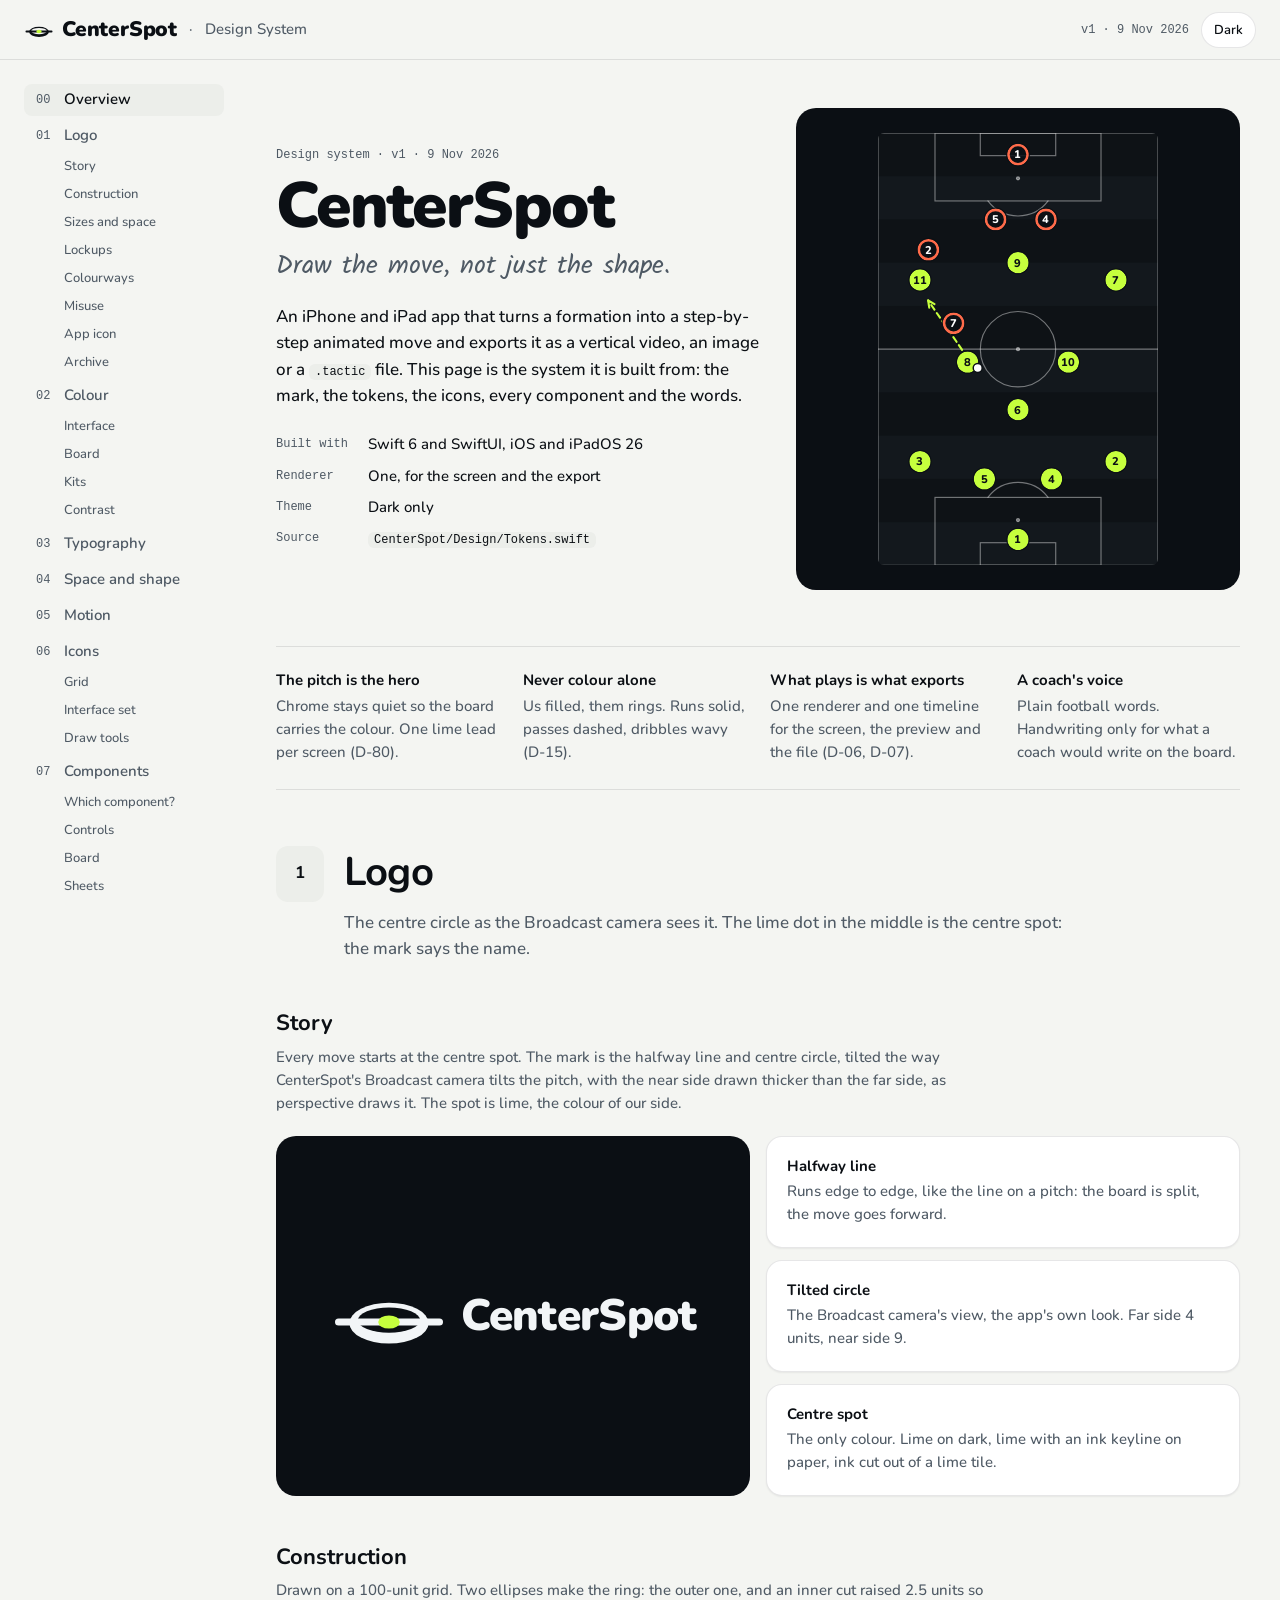
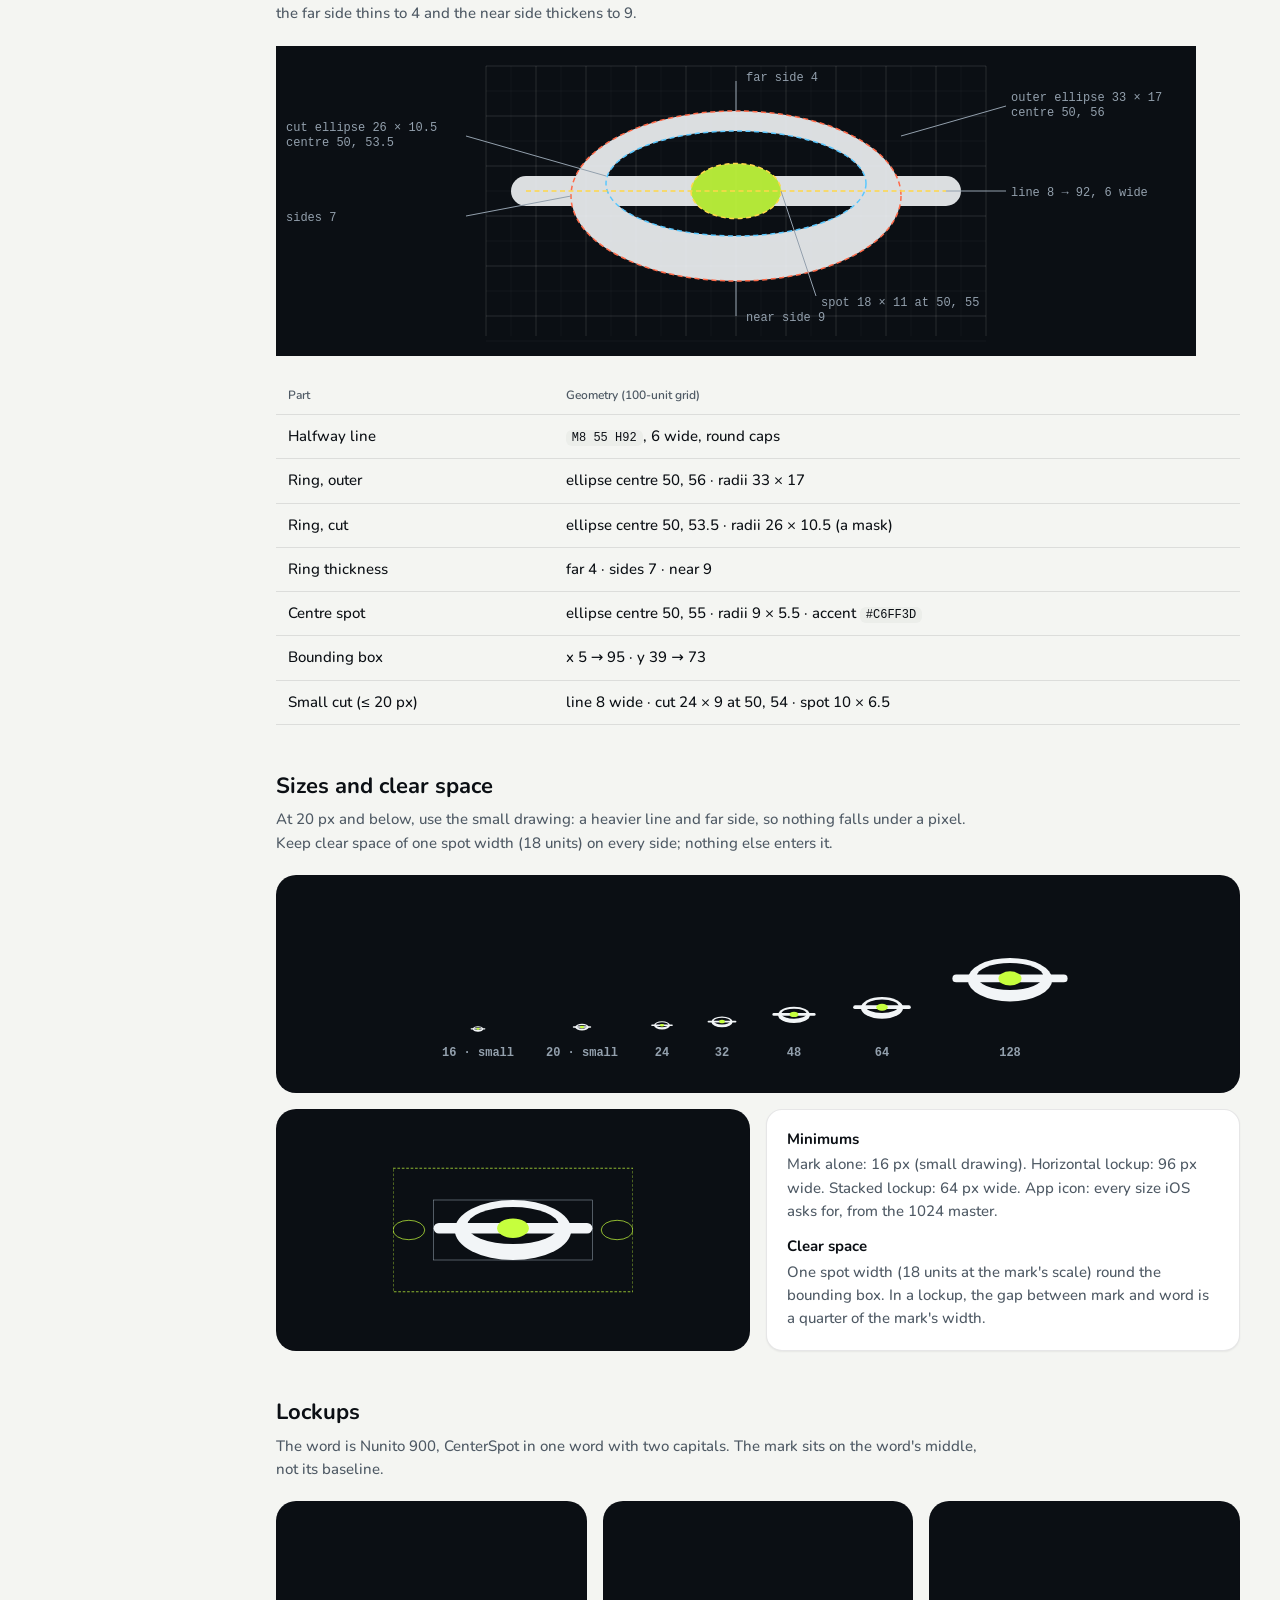
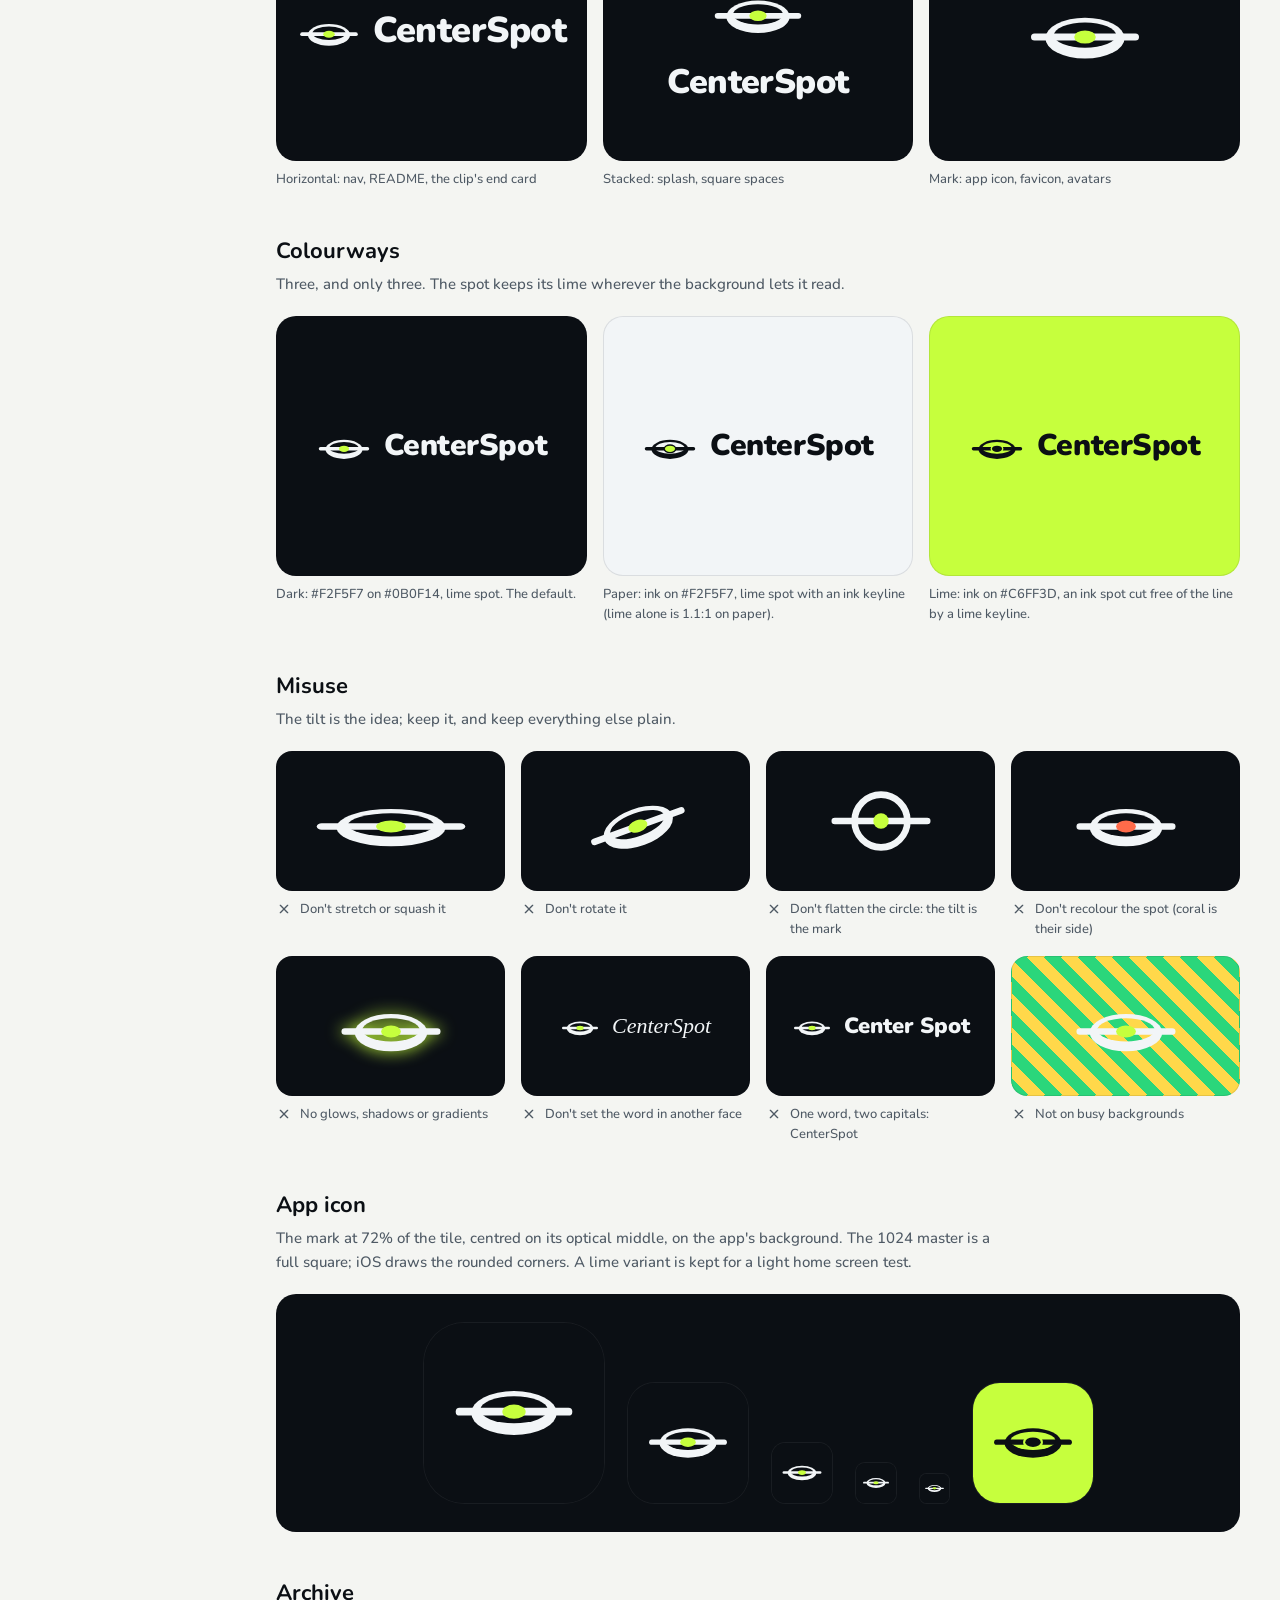
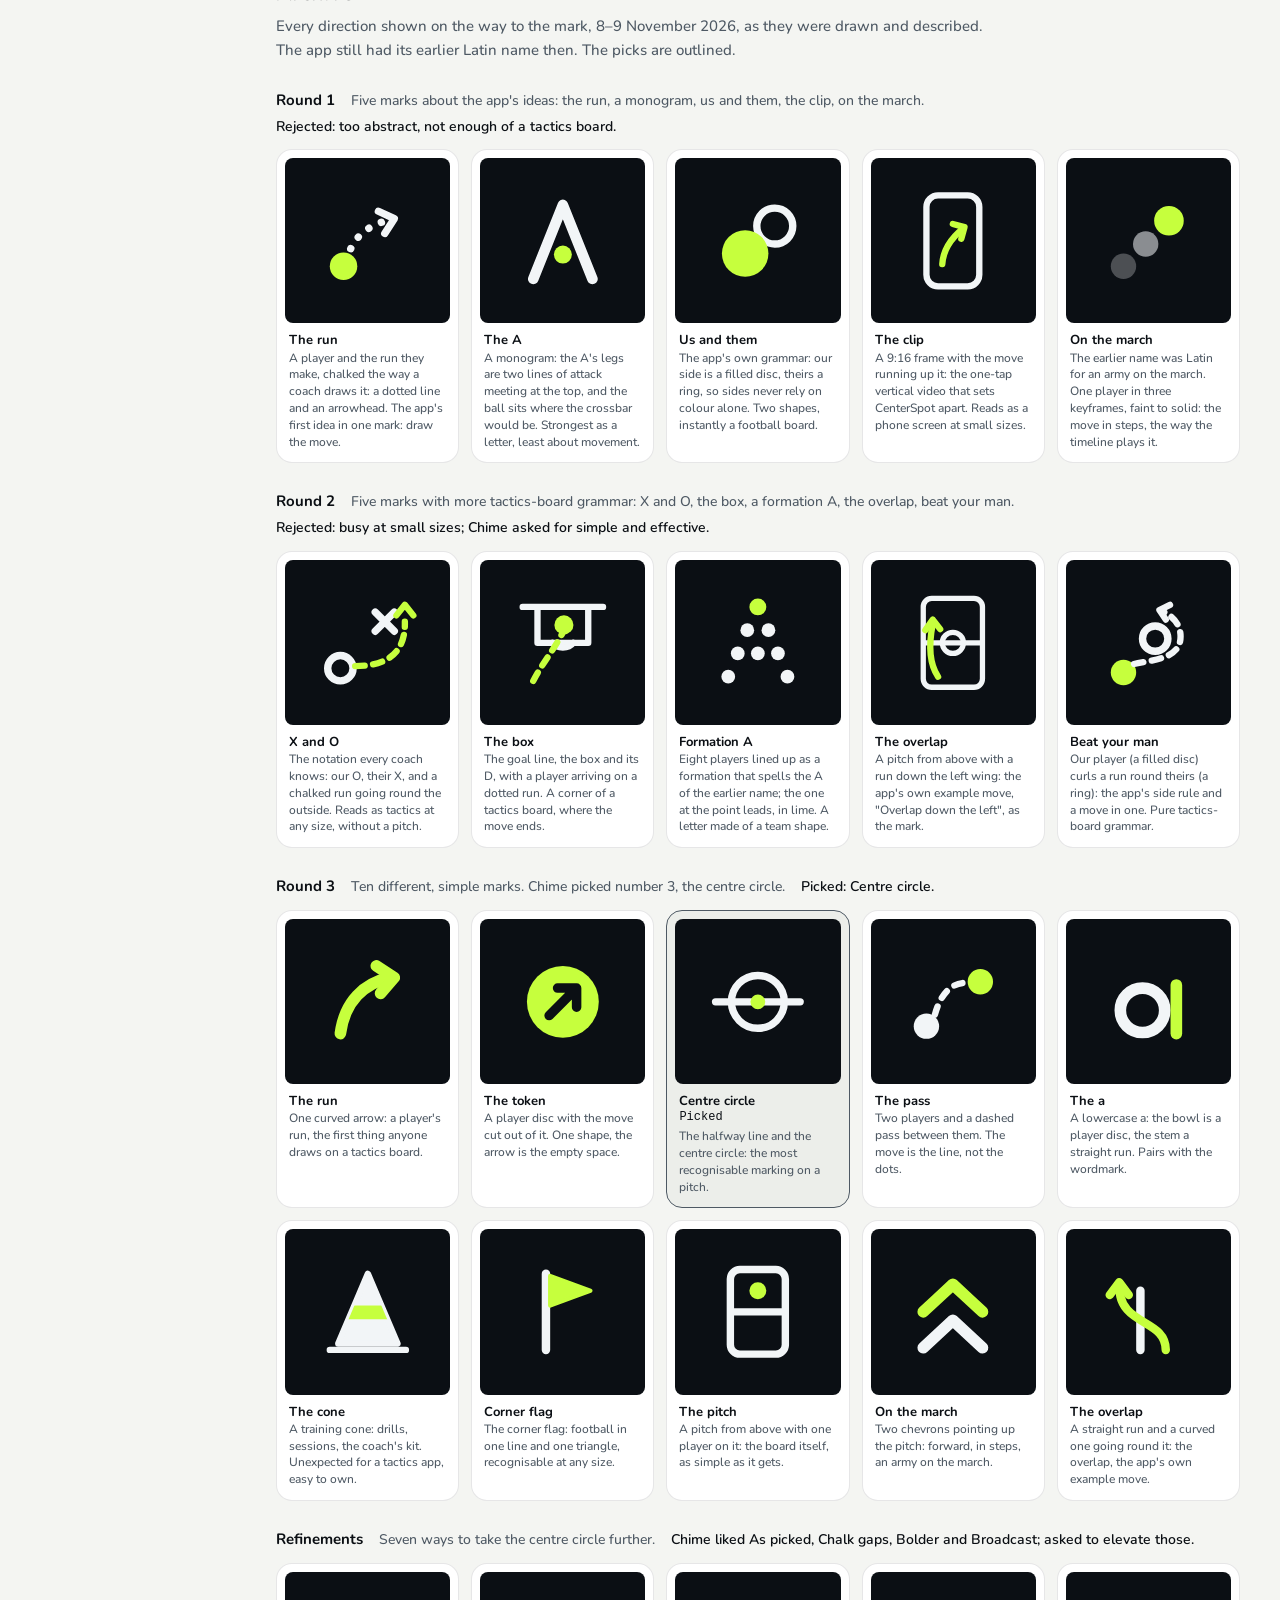
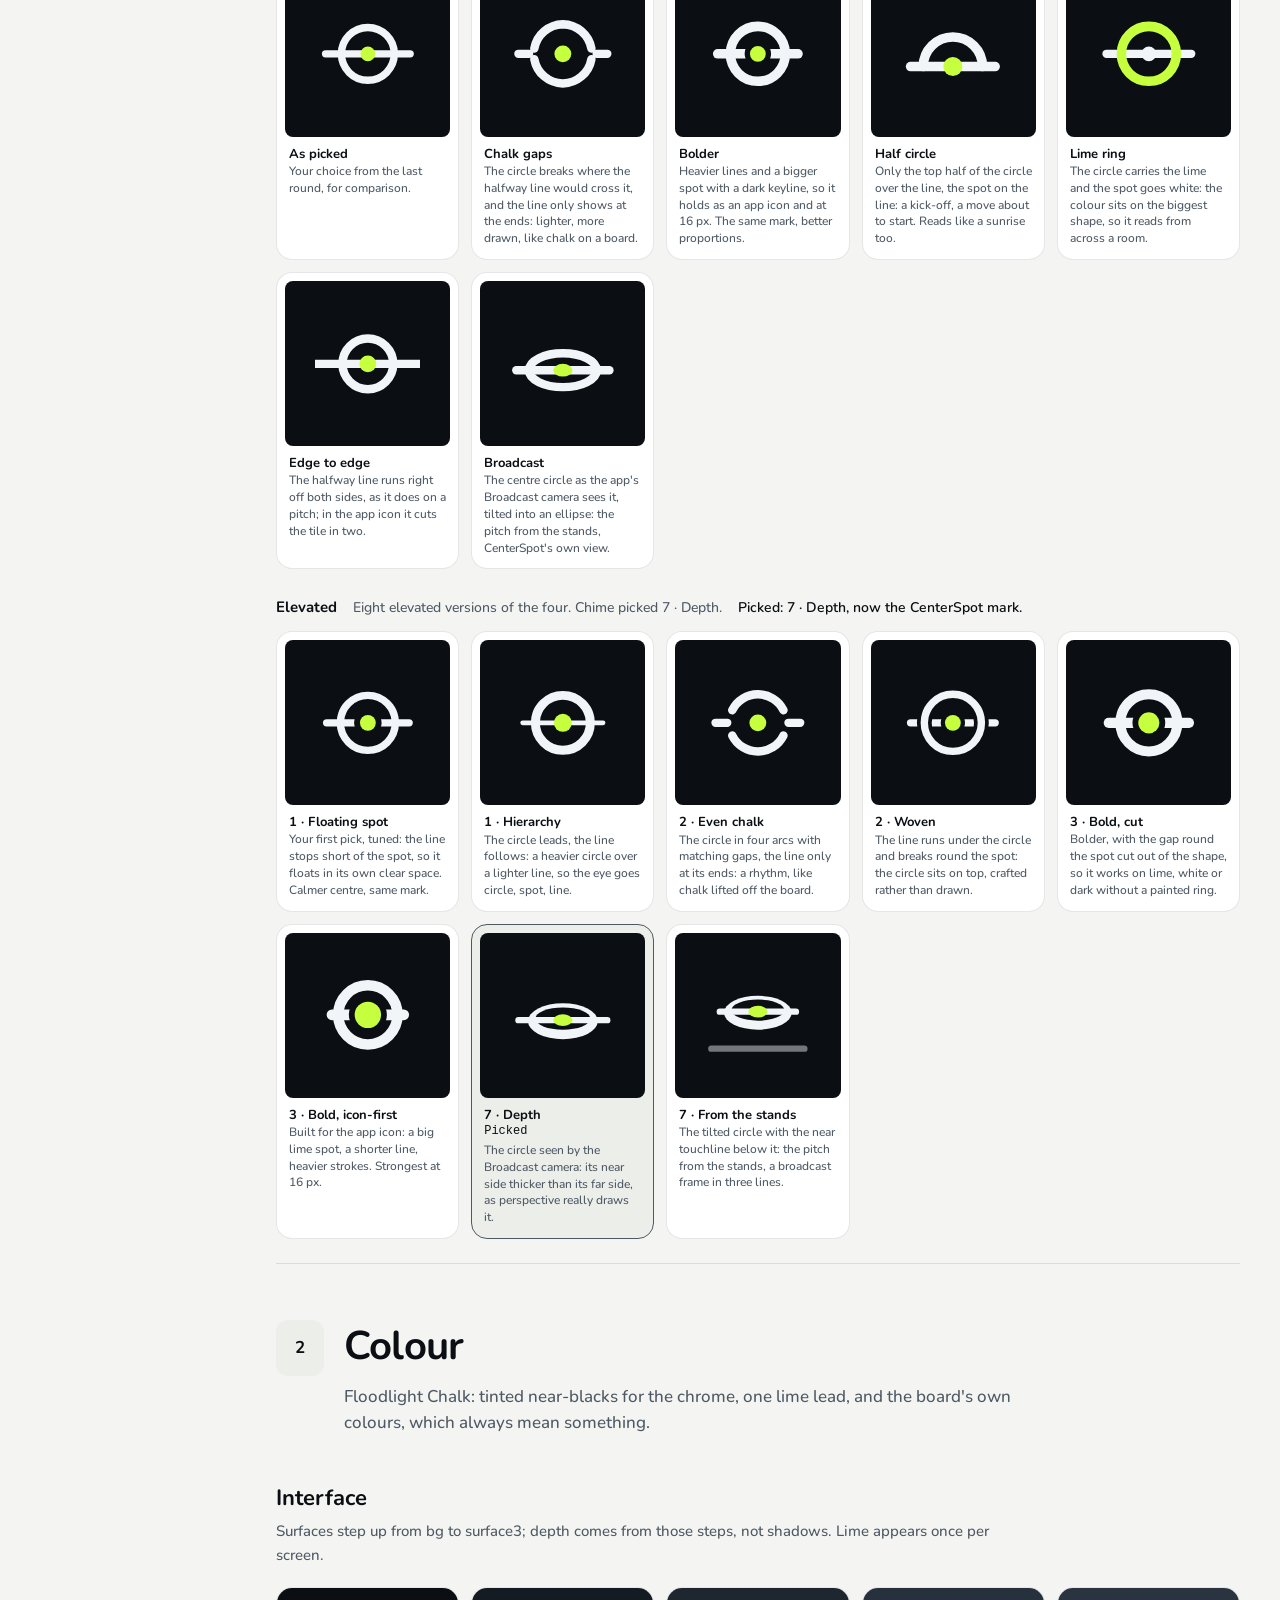
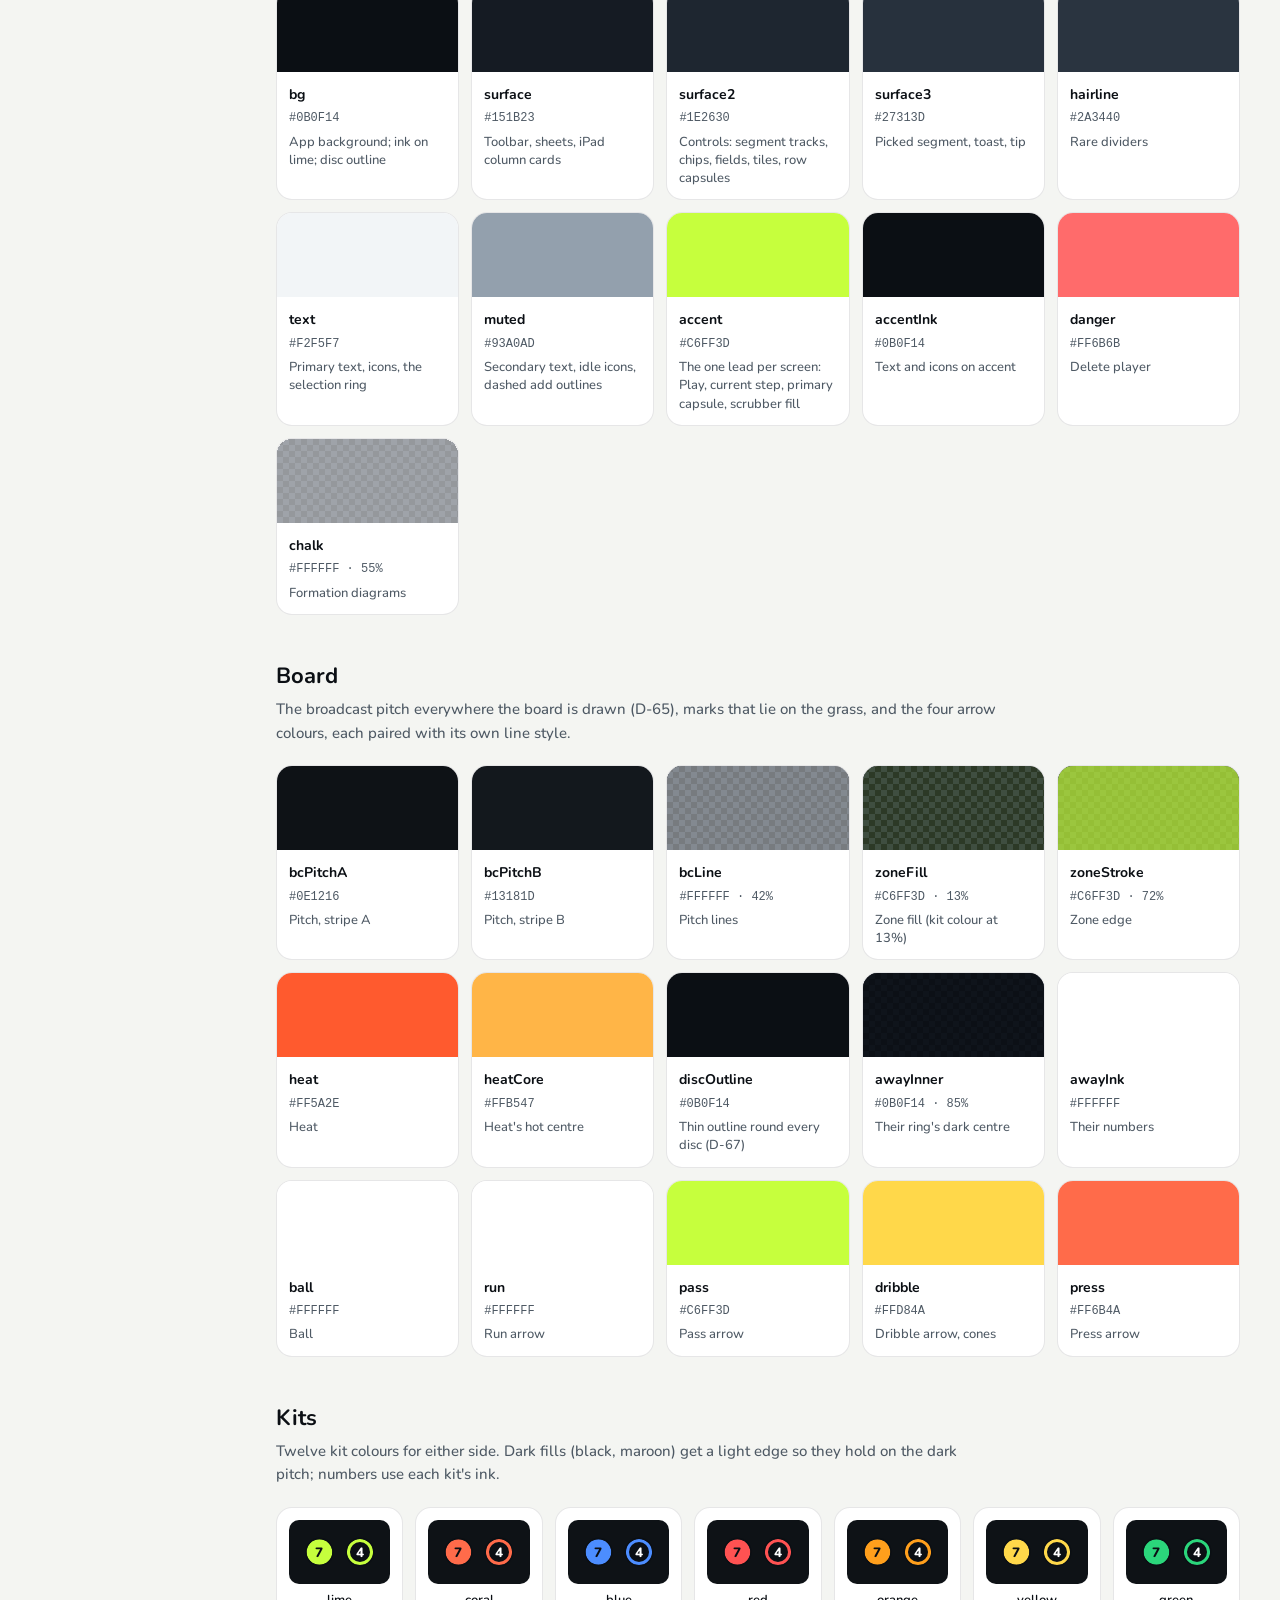
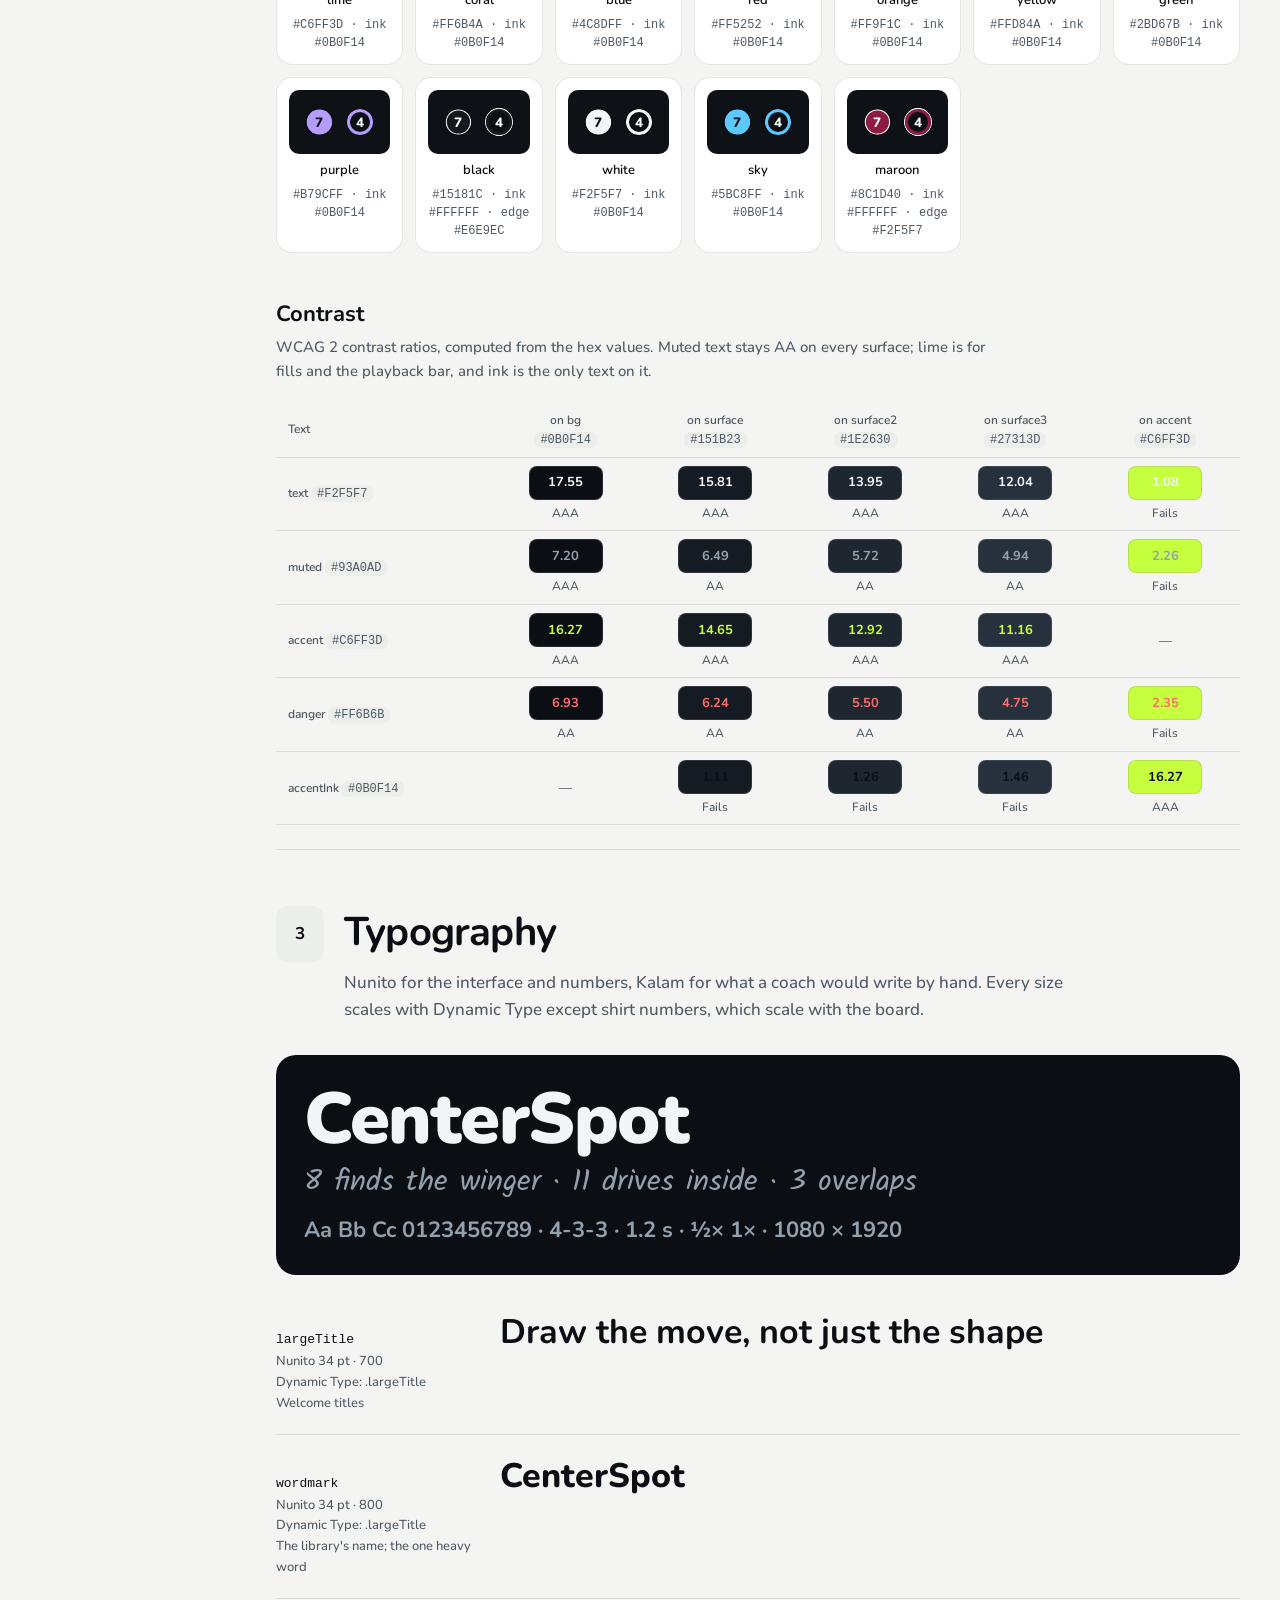
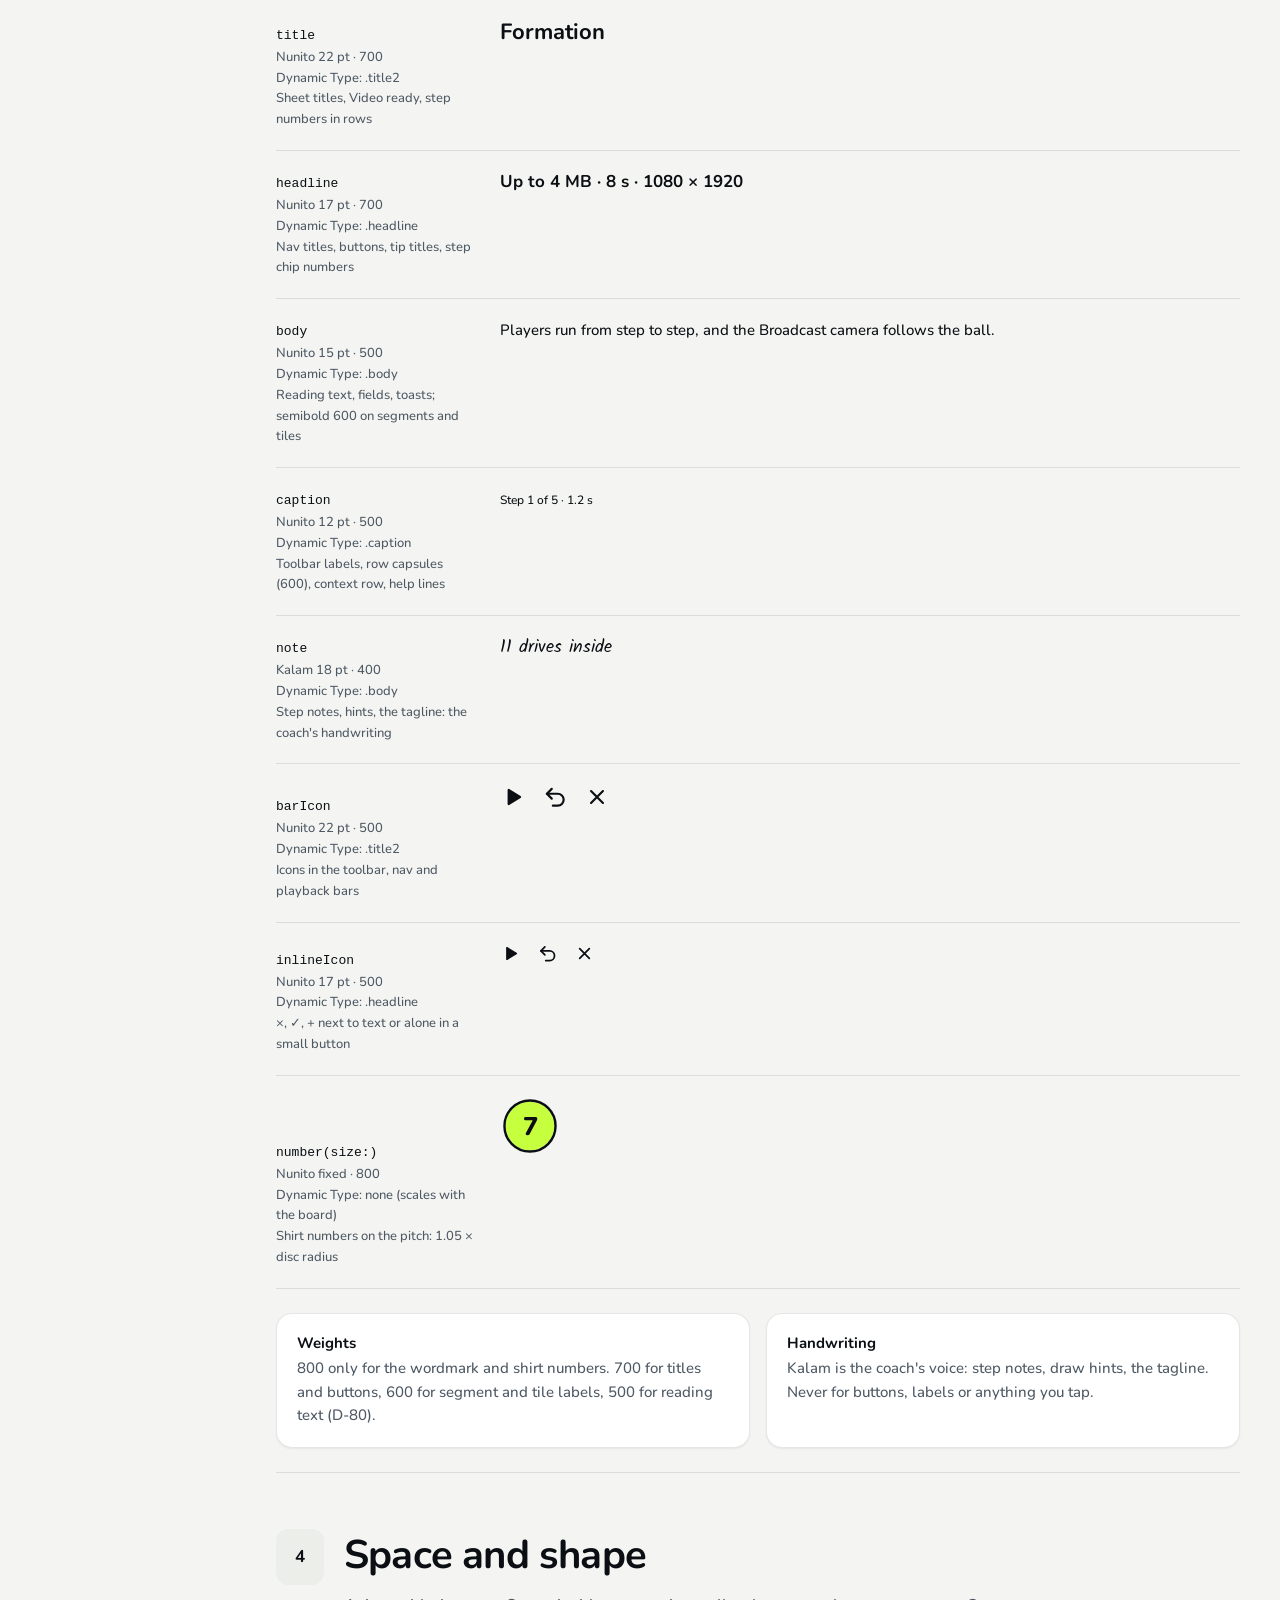
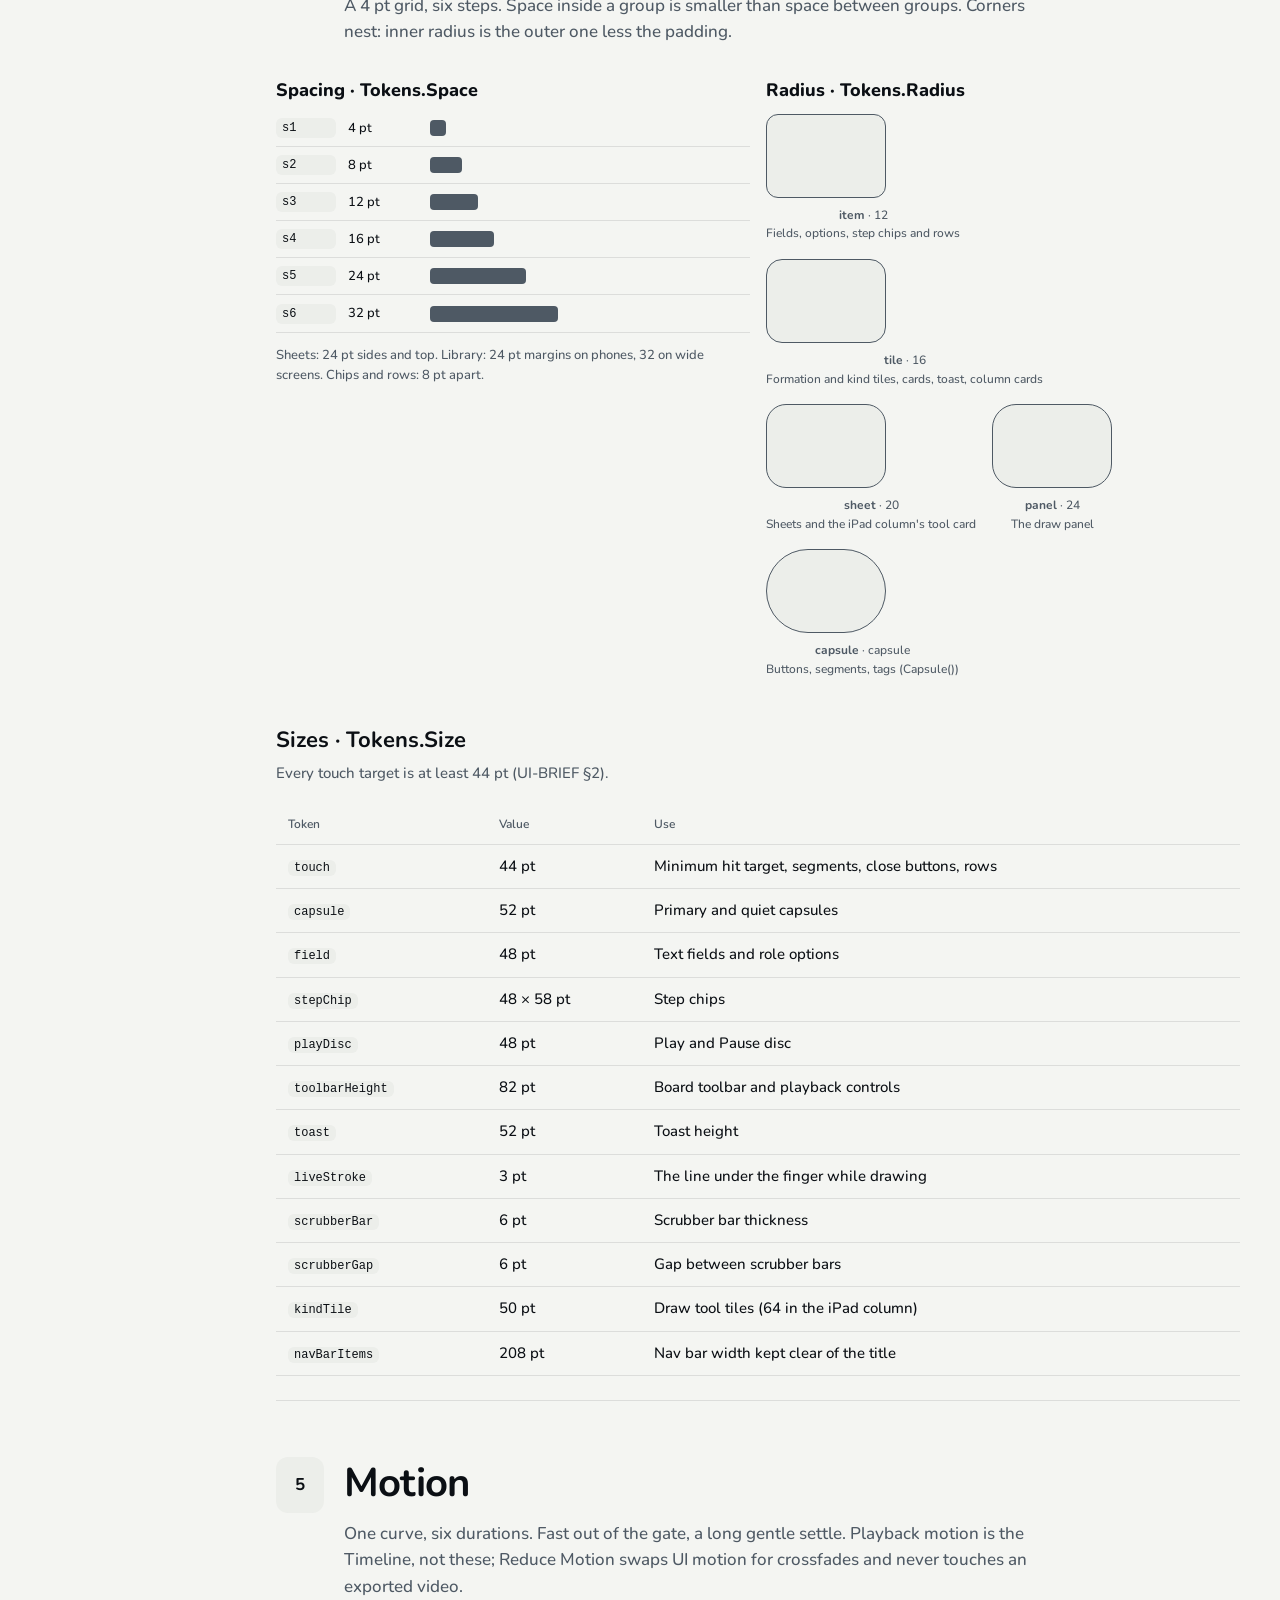
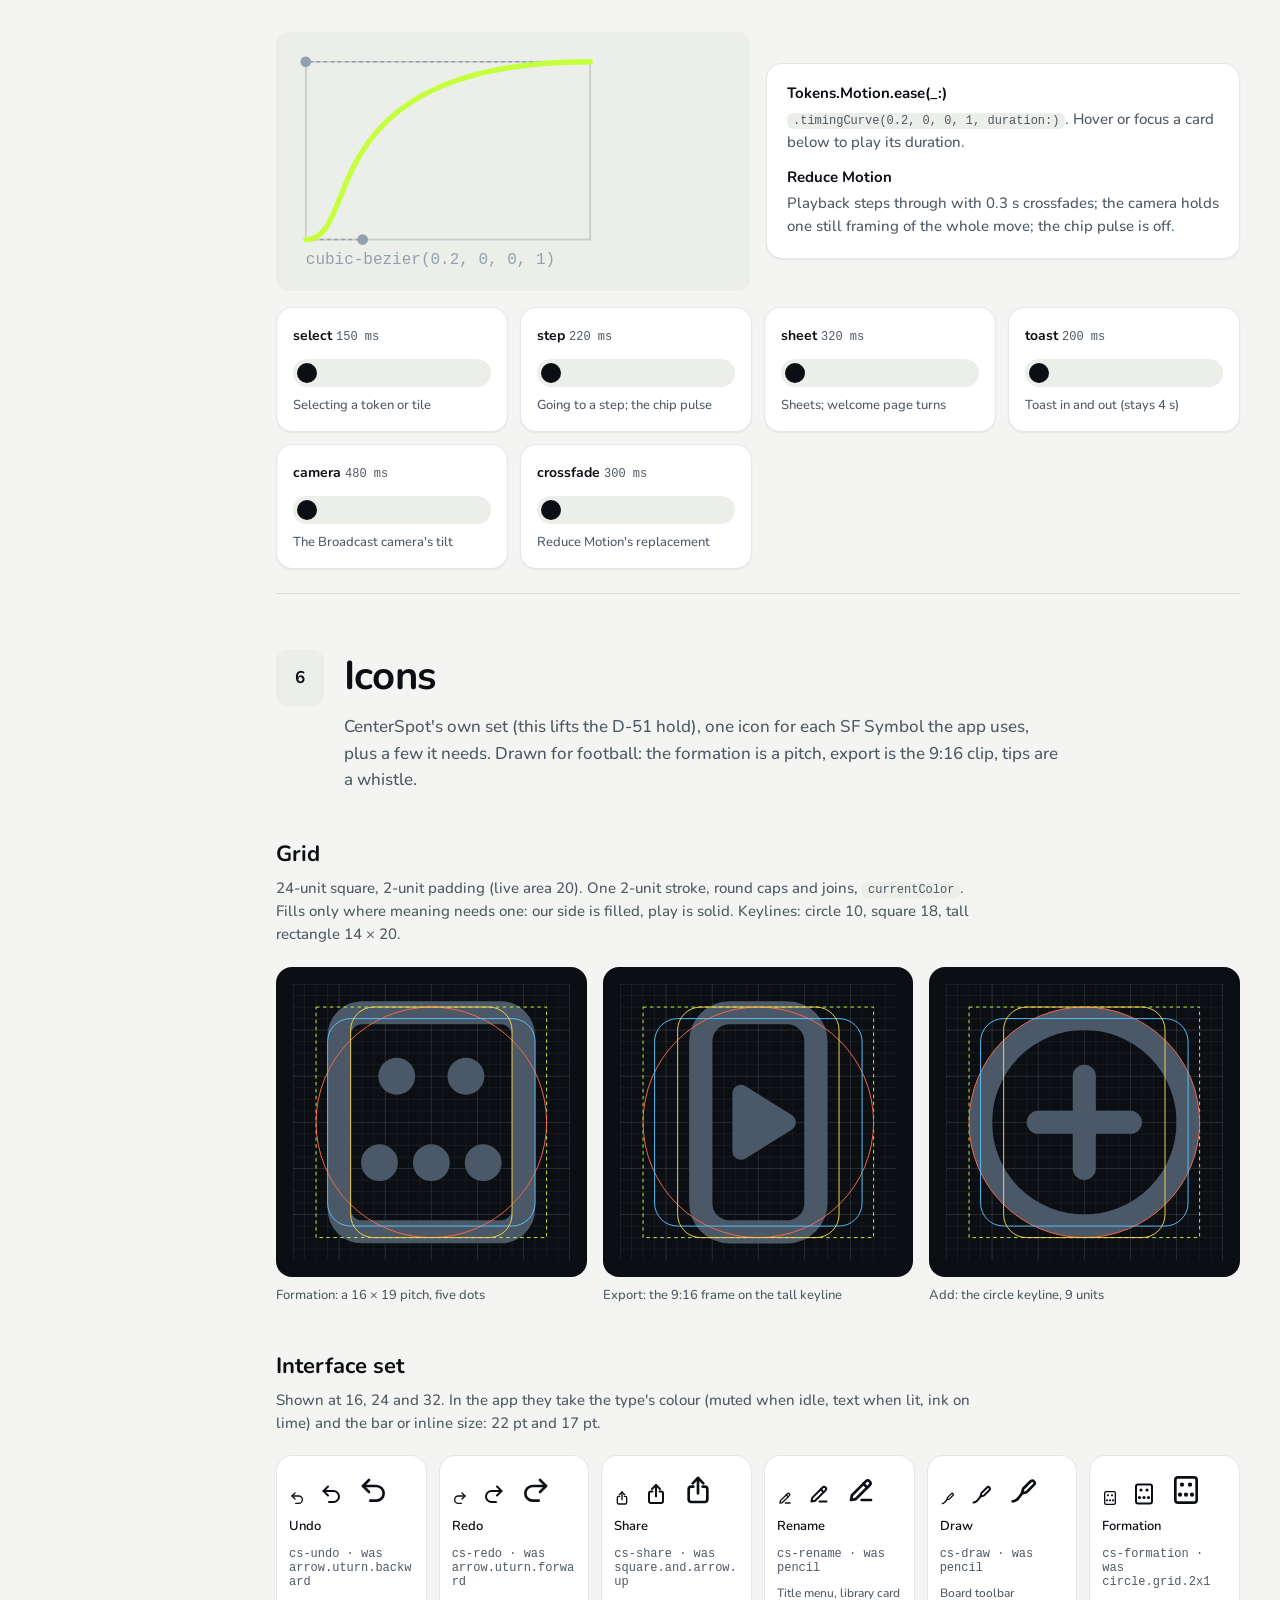
==== design-system/index.html @ c2d2f69e "docs: the CenterSpot design system (D-87) One static page in design-system/: logo, colour, type, spa" ====
<!doctype html>
<html lang="en">
<head>
<meta charset="utf-8">
<meta name="viewport" content="width=device-width, initial-scale=1">
<title>CenterSpot Design System</title>
<meta name="description" content="The CenterSpot design system: logo, colour, type, space, motion, icons, every component, voice and accessibility.">
<link rel="icon" href="downloads/logo/app-icon-1024.svg">
<link rel="preconnect" href="https://fonts.googleapis.com"><link rel="preconnect" href="https://fonts.gstatic.com" crossorigin>
<link href="https://fonts.googleapis.com/css2?family=Kalam:wght@400&family=Nunito:ital,wght@0,500;0,600;0,700;0,800;0,900&display=swap" rel="stylesheet">
<style>/* Page chrome: the brand ramp in dark, a paper ramp in light. App renders (.app) stay dark: the app is dark only. */
:root {
  --page: #0B0F14; --card: #151B23; --card-2: #1E2630; --card-3: #27313D; --rule: #2A3440;
  --ink: #F2F5F7; --ink-2: #93A0AD; --lead: #C6FF3D; --lead-ink: #0B0F14; --code: #1E2630;
  --shadow: none; color-scheme: dark;
}
@media (prefers-color-scheme: light) {
  :root:not([data-theme="dark"]) {
    --page: #F4F5F2; --card: #FFFFFF; --card-2: #ECEEEA; --card-3: #E1E4DF; --rule: rgba(11,15,20,.1);
    --ink: #0B0F14; --ink-2: #4E5964; --lead: #3F5A00; --lead-ink: #FFFFFF; --code: #ECEEEA;
    --shadow: 0 1px 2px rgba(11,15,20,.06); color-scheme: light;
  }
}
:root[data-theme="light"] {
  --page: #F4F5F2; --card: #FFFFFF; --card-2: #ECEEEA; --card-3: #E1E4DF; --rule: rgba(11,15,20,.1);
  --ink: #0B0F14; --ink-2: #4E5964; --lead: #3F5A00; --lead-ink: #FFFFFF; --code: #ECEEEA;
  --shadow: 0 1px 2px rgba(11,15,20,.06); color-scheme: light;
}

* { box-sizing: border-box; }
html { scroll-behavior: smooth; scroll-padding-top: 76px; }
@media (prefers-reduced-motion: reduce) { html { scroll-behavior: auto; } }
body { margin: 0; background: var(--page); color: var(--ink); font: 500 15px/1.55 Nunito, system-ui, sans-serif; -webkit-font-smoothing: antialiased; }
a { color: inherit; }
code, .mono { font: 500 12px/1.5 ui-monospace, "SF Mono", Menlo, monospace; }
code { background: var(--code); padding: 1px 6px; border-radius: 6px; }
h2, h3, h4 { margin: 0; letter-spacing: 0; }
p { margin: 0; }
.muted { color: var(--ink-2); }
.note { font: 400 18px/1.3 Kalam, cursive; }

/* Top bar */
.topbar { position: sticky; top: 0; z-index: 10; height: 60px; display: flex; align-items: center; gap: 12px; padding: 0 24px;
  background: var(--page); border-bottom: 1px solid var(--rule); }
.topbar .lock { display: flex; align-items: center; gap: 8px; text-decoration: none; color: var(--ink); }
.topbar .lock svg { color: var(--ink); }
.topbar .word { font: 900 21px/1 Nunito; letter-spacing: -0.01em; }
.topbar .ds { color: var(--ink-2); font-weight: 500; font-size: 15px; }
.topbar .ds::before { content: "·"; margin-right: 12px; color: var(--ink-2); }
.topbar .spacer { flex: 1; }
.topbar .ver { color: var(--ink-2); font: 500 12px ui-monospace, Menlo, monospace; }
.theme-btn { height: 36px; padding: 0 12px; border-radius: 999px; border: 1px solid var(--rule); background: var(--card); color: var(--ink);
  font: 600 13px Nunito; cursor: pointer; transition: background-color .15s cubic-bezier(.2,0,0,1); display: inline-flex; align-items: center; gap: 6px; }
.theme-btn:focus-visible, .sidenav a:focus-visible, .dl a:focus-visible { outline: 2px solid var(--lead); outline-offset: 2px; }

/* Layout */
.layout { display: grid; grid-template-columns: 236px minmax(0, 1fr); max-width: 1440px; margin: 0 auto; }
.sidenav { position: sticky; top: 60px; align-self: start; height: calc(100vh - 60px); overflow-y: auto; padding: 24px 12px 40px 24px; }
.sidenav ol { list-style: none; margin: 0; padding: 0; }
.sidenav > ol > li { margin-bottom: 4px; }
.sidenav a { display: flex; gap: 8px; align-items: center; min-height: 32px; padding: 0 12px; border-radius: 8px; text-decoration: none; color: var(--ink-2); font-weight: 600; font-size: 15px; transition: background-color .15s cubic-bezier(.2,0,0,1), color .15s cubic-bezier(.2,0,0,1); }
.sidenav a .n { font: 500 12px ui-monospace, Menlo, monospace; color: var(--ink-2); width: 20px; flex-shrink: 0; }
.sidenav a:hover { background: var(--card); color: var(--ink); }
.sidenav a.on { background: var(--card-2); color: var(--ink); }
.sidenav ol ol a { min-height: 28px; padding: 0 12px 0 40px; font-size: 13px; font-weight: 500; }
main { padding: 32px 40px 120px; min-width: 0; }

/* Sections */
section.sec { padding: 56px 0 24px; border-top: 1px solid var(--rule); }
section.sec:first-child { border-top: 0; padding-top: 8px; }
.sec-head { display: grid; grid-template-columns: 48px 1fr; gap: 0 20px; margin-bottom: 32px; max-width: 880px; align-items: start; }
.sec-num { width: 48px; height: 56px; border-radius: 12px; background: var(--card-2); display: flex; flex-direction: column; align-items: center; justify-content: center; gap: 0; font: 700 17px/1.1 Nunito; color: var(--ink); font-variant-numeric: tabular-nums; }
.sec-num small { font: 500 12px/1.2 Nunito; color: var(--ink-2); }
.sec-head h2 { font: 700 40px/1.1 Nunito; letter-spacing: -0.02em; padding-top: 4px; }
.sec-head p { grid-column: 2; margin-top: 8px; color: var(--ink-2); font-size: 17px; max-width: 720px; }
.sub { margin: 48px 0 0; }
.sub > h3 { font: 700 22px/1.25 Nunito; margin-bottom: 8px; }
.sub > p.lead { color: var(--ink-2); max-width: 720px; margin-bottom: 20px; }
.grid { display: grid; gap: 16px; }
.g2 { grid-template-columns: repeat(2, minmax(0, 1fr)); }
.g3 { grid-template-columns: repeat(3, minmax(0, 1fr)); }
.g4 { grid-template-columns: repeat(4, minmax(0, 1fr)); }
.card { background: var(--card); border: 1px solid var(--rule); border-radius: 16px; padding: 20px; box-shadow: var(--shadow); min-width: 0; }
.card h4 { font: 700 15px/1.3 Nunito; margin-bottom: 4px; }
.card p { color: var(--ink-2); font-size: 15px; }
.kicker { font: 500 12px ui-monospace, Menlo, monospace; color: var(--ink-2); margin-bottom: 12px; display: block; }

/* Overview */
.hero { display: grid; grid-template-columns: minmax(0, 1.1fr) minmax(0, 1fr); gap: 32px; align-items: center; padding: 8px 0 24px; }
.hero h1 { font: 900 64px/1 Nunito; letter-spacing: -0.03em; margin: 0 0 12px; } /* the wordmark */
.hero .tag { font: 400 26px/1.3 Kalam, cursive; color: var(--ink-2); margin-bottom: 20px; }
.hero .intro { font-size: 17px; max-width: 560px; }
.hero-art { background: #0B0F14; border-radius: 20px; padding: 24px; display: grid; place-items: center; overflow: hidden; position: relative; border: 1px solid var(--rule); }
.facts { margin: 24px 0 0; padding: 0; list-style: none; display: grid; grid-template-columns: max-content 1fr; gap: 8px 20px; font-size: 15px; max-width: 560px; }
.facts dt { font: 500 12px/22px ui-monospace, Menlo, monospace; color: var(--ink-2); }
.facts dd { margin: 0; }
.principles { display: grid; grid-template-columns: repeat(4, minmax(0, 1fr)); gap: 24px; margin-top: 32px; padding-top: 24px; border-top: 1px solid var(--rule); }
.principles.p3 { grid-template-columns: repeat(3, minmax(0, 1fr)); margin-top: 0; }
.principles h3 { font: 700 15px/1.3 Nunito; margin-bottom: 4px; }
.principles p { color: var(--ink-2); font-size: 15px; }

/* Logo */
.logo-stage { border: 1px solid var(--rule); border-radius: 20px; display: grid; place-items: center; min-height: 260px; position: relative; overflow: hidden; }
.dark { background: #0B0F14; color: #F2F5F7; }
.paper { background: #F2F5F7; color: #0B0F14; }
.limebg { background: #C6FF3D; color: #0B0F14; }
.lockup-h { display: flex; align-items: center; gap: 12px; }
.lockup-h .w { font: 900 44px/1 Nunito; letter-spacing: -0.015em; }
.lockup-v { display: flex; flex-direction: column; align-items: center; gap: 6px; }
.lockup-v .w { font: 900 34px/1 Nunito; letter-spacing: -0.015em; }
.construct { position: relative; width: 100%; max-width: 620px; margin: 0 auto; }
.construct svg { width: 100%; height: 100%; display: block; }
.ladder { display: flex; align-items: flex-end; gap: 32px; flex-wrap: wrap; padding: 32px; }
.ladder figure { margin: 0; display: flex; flex-direction: column; align-items: center; gap: 10px; }
.ladder figcaption { font: 700 12px ui-monospace, Menlo, monospace; color: #93A0AD; }
.appicons { display: flex; align-items: flex-end; gap: 24px; flex-wrap: wrap; }
.appicon { border-radius: 22.37%; overflow: hidden; display: block; box-shadow: 0 0 0 1px rgba(255,255,255,.06); }
.misuse figure { margin: 0; }
.misuse .art { height: 140px; border: 1px solid var(--rule); border-radius: 16px; display: grid; place-items: center; background: #0B0F14; color: #F2F5F7; position: relative; overflow: hidden; }
.misuse figcaption { font-size: 13px; color: var(--ink-2); margin-top: 8px; display: flex; gap: 8px; align-items: flex-start; }
.misuse figcaption svg { flex-shrink: 0; margin-top: 2px; }
.arch-round { margin-top: 28px; }
.arch-head { display: flex; flex-wrap: wrap; gap: 4px 16px; align-items: baseline; margin-bottom: 12px; }
.arch-head h4 { font: 700 15px Nunito; }
.arch-head p { color: var(--ink-2); font-size: 14px; }
.arch-head .verdict { font-weight: 600; color: var(--ink); }
.arch-grid { display: grid; grid-template-columns: repeat(auto-fill, minmax(152px, 1fr)); gap: 12px; }
.arch-card { margin: 0; background: var(--card); border: 1px solid var(--rule); border-radius: 16px; padding: 8px; }
.arch-card.picked { background: var(--card-2); border-color: var(--ink-2); }
.arch-art { background: #0B0F14; border-radius: 8px; aspect-ratio: 1; display: grid; place-items: center; color: #F2F5F7; --accent: #C6FF3D; }
.arch-art svg { width: 64%; height: 64%; }
.arch-card figcaption { padding: 8px 4px 4px; font-size: 12px; line-height: 1.4; color: var(--ink-2); }
.arch-card b { display: block; color: var(--ink); font-size: 13px; }
.arch-card em { display: block; margin: 0 0 4px; font: 500 12px ui-monospace, Menlo, monospace; font-style: normal; color: var(--ink); }

/* Colour */
.swatches { display: grid; grid-template-columns: repeat(auto-fill, minmax(168px, 1fr)); gap: 12px; }
.sw { border-radius: 16px; overflow: hidden; background: var(--card); border: 1px solid var(--rule); }
.sw .swc { height: 84px; position: relative; }
.sw .swc.check { background-image: linear-gradient(45deg, #2A3440 25%, transparent 25%, transparent 75%, #2A3440 75%), linear-gradient(45deg, #2A3440 25%, #151B23 25%, #151B23 75%, #2A3440 75%); background-size: 12px 12px; background-position: 0 0, 6px 6px; }
.sw .swc i { position: absolute; inset: 0; }
.sw .meta { padding: 12px; }
.sw .meta b { display: block; font-size: 14px; }
.sw .meta code { background: none; padding: 0; color: var(--ink-2); font-size: 12px; }
.sw .meta p { font-size: 13px; color: var(--ink-2); margin-top: 4px; line-height: 1.4; }
.matrix { border-collapse: collapse; width: 100%; font-size: 13px; }
.matrix th, .matrix td { padding: 8px 12px; text-align: center; border-bottom: 1px solid var(--rule); white-space: nowrap; }
.matrix th { font-weight: 600; color: var(--ink-2); font-size: 12px; }
.matrix th.rowh { text-align: left; }
.matrix td .s { display: inline-flex; align-items: center; justify-content: center; min-width: 74px; height: 34px; border-radius: 8px; font-weight: 700; font-size: 13px; font-variant-numeric: tabular-nums; }
.matrix td small { display: block; font-size: 12px; color: var(--ink-2); font-weight: 500; margin-top: 4px; }
.scroll-x { overflow-x: auto; -webkit-overflow-scrolling: touch; }
.kits { display: grid; grid-template-columns: repeat(auto-fill, minmax(118px, 1fr)); gap: 12px; }
.kit { background: var(--card); border: 1px solid var(--rule); border-radius: 16px; padding: 12px; display: flex; flex-direction: column; align-items: center; gap: 6px; }
.kit .discs { background: #0E1216; border-radius: 10px; width: 100%; display: flex; justify-content: center; gap: 10px; padding: 12px 0; }
.kit b { font-size: 13px; font-weight: 600; } .kit code { background: none; padding: 0; font-size: 12px; color: var(--ink-2); text-align: center; }

/* Type */
.type-row { display: grid; grid-template-columns: 200px minmax(0, 1fr); gap: 24px; padding: 20px 0; border-bottom: 1px solid var(--rule); align-items: baseline; }
.type-row .tspec { font-size: 13px; color: var(--ink-2); line-height: 1.6; }
.type-row .tspec b { color: var(--ink); font: 500 13px ui-monospace, Menlo, monospace; display: block; margin-bottom: 4px; }
.specimen { background: #0B0F14; color: #F2F5F7; border-radius: 20px; padding: 28px; }
.specimen .big { font: 900 72px/1 Nunito; letter-spacing: -0.02em; }
.specimen .glyphs { font: 700 22px/1.5 Nunito; color: #93A0AD; margin-top: 12px; word-break: break-all; }

/* Space, shape, motion */
.space-row { display: grid; grid-template-columns: 60px 70px minmax(0, 1fr); gap: 12px; align-items: center; padding: 8px 0; border-bottom: 1px solid var(--rule); font-size: 13px; }
.space-row i { display: block; height: 16px; background: var(--ink-2); border-radius: 4px; }
.radii { display: flex; flex-wrap: wrap; gap: 16px; }
.radii figure { margin: 0; text-align: center; font-size: 12px; color: var(--ink-2); }
.radii .r { width: 120px; height: 84px; background: var(--card-2); border: 1px solid var(--ink-2); margin-bottom: 8px; }
.sizes { width: 100%; border-collapse: collapse; font-size: 15px; }
.sizes td, .sizes th { padding: 10px 12px; border-bottom: 1px solid var(--rule); text-align: left; vertical-align: top; }
.sizes th { font-size: 12px; color: var(--ink-2); font-weight: 600; }
.motion { display: grid; grid-template-columns: repeat(auto-fill, minmax(200px, 1fr)); gap: 12px; }
.motion .card { padding: 16px; }
.mo-track { height: 28px; background: var(--card-2); border-radius: 999px; position: relative; margin: 12px 0 8px; overflow: hidden; }
.mo-dot { position: absolute; left: 4px; top: 4px; width: 20px; height: 20px; border-radius: 50%; background: var(--ink); }
.motion .card:hover .mo-dot, .motion .card:focus-within .mo-dot, .motion .card.play .mo-dot { transform: translateX(calc(100% * 7)); }
.curve { background: var(--card-2); border-radius: 12px; padding: 12px; }

/* Icons */
.icon-grid { display: grid; grid-template-columns: repeat(auto-fill, minmax(150px, 1fr)); gap: 12px; }
.icon-cell { background: var(--card); border: 1px solid var(--rule); border-radius: 16px; padding: 16px 12px 12px; display: flex; flex-direction: column; gap: 10px; }
.icon-cell .sizes-row { display: flex; align-items: flex-end; gap: 14px; color: var(--ink); min-height: 34px; }
.icon-cell b { font-size: 13px; font-weight: 600; }
.icon-cell .from { font: 500 12px ui-monospace, Menlo, monospace; color: var(--ink-2); overflow-wrap: anywhere; }
.icon-cell .use { font-size: 12px; color: var(--ink-2); line-height: 1.4; }
.tool-cell .sizes-row { background: #1E2630; border-radius: 10px; padding: 8px 10px; }
.keyline { display: grid; grid-template-columns: repeat(3, minmax(0, 1fr)); gap: 16px; }
.keyline figure { margin: 0; }
.keyline .k { background: #0B0F14; border: 1px solid var(--rule); border-radius: 16px; padding: 16px; color: #F2F5F7; }
.keyline figcaption { font-size: 13px; color: var(--ink-2); margin-top: 8px; }

/* Components index */
.which { width: 100%; border-collapse: collapse; font-size: 14px; }
.which td, .which th { padding: 8px 12px; border-bottom: 1px solid var(--rule); text-align: left; vertical-align: top; }
.which th { font-size: 12px; color: var(--ink-2); font-weight: 600; }
.which a { font-weight: 600; text-decoration: underline; text-decoration-color: var(--rule); text-underline-offset: 4px; }
.comp { margin-top: 48px; display: grid; grid-template-columns: minmax(0, 1.25fr) minmax(0, 1fr); gap: 20px; align-items: start; }
.comp > header { grid-column: 1 / -1; }
.comp > header h3 { font: 700 22px/1.25 Nunito; }
.comp > header p { color: var(--ink-2); max-width: 760px; margin-top: 4px; }
.comp > header .grp { font: 500 12px ui-monospace, Menlo, monospace; color: var(--ink-2); display: block; margin-bottom: 4px; }
.spec { margin: 0; font-size: 13px; display: grid; grid-template-columns: 96px minmax(0, 1fr); background: var(--card); border: 1px solid var(--rule); border-radius: 16px; overflow: hidden; }
.spec dt, .spec dd { padding: 8px 12px; border-bottom: 1px solid var(--rule); margin: 0; }
.spec dt { color: var(--ink-2); font-weight: 600; font-size: 12px; }
.spec dd { overflow-wrap: anywhere; }
.spec dt:last-of-type, .spec dd:last-of-type { border-bottom: 0; }
.spec dd code { font-size: 12px; background: none; padding: 0; margin-right: 12px; }

/* Voice */
.pairs { width: 100%; border-collapse: collapse; font-size: 15px; }
.pairs th { text-align: left; font-size: 12px; font-weight: 600; color: var(--ink-2); padding: 8px 12px; border-bottom: 1px solid var(--rule); }
.pairs td { padding: 16px 12px; border-bottom: 1px solid var(--rule); vertical-align: top; width: 33%; }
.pairs td.yes { color: var(--ink); }
.pairs td.no { color: var(--ink-2); }
.pairs td.why { color: var(--ink-2); font-size: 13px; }
.pairs .lbl { display: none; font: 500 12px ui-monospace, Menlo, monospace; color: var(--ink-2); margin-bottom: 4px; }
.a11y { width: 100%; border-collapse: collapse; font-size: 15px; }
.a11y td b { font-weight: 600; }
.a11y td, .a11y th { padding: 12px; border-bottom: 1px solid var(--rule); text-align: left; vertical-align: top; }
.a11y th { font-size: 12px; color: var(--ink-2); font-weight: 600; }

/* Downloads */
.dl { display: grid; grid-template-columns: repeat(auto-fill, minmax(230px, 1fr)); gap: 12px; }
.dl a { display: flex; gap: 12px; align-items: baseline; padding: 16px; border-radius: 16px; background: var(--card); border: 1px solid var(--rule); text-decoration: none; }
.dl a:hover { background: var(--card-2); }
.dl a { transition: background-color .15s cubic-bezier(.2,0,0,1); }
.dl .ext { font: 500 12px ui-monospace, Menlo, monospace; color: var(--ink-2); width: 40px; flex-shrink: 0; }
.dl b { display: block; font-size: 15px; font-weight: 600; } .dl span { font-size: 13px; color: var(--ink-2); }
footer.foot { color: var(--ink-2); font-size: 13px; padding: 40px 0 0; border-top: 1px solid var(--rule); margin-top: 56px; }

/* ===== App renders: always the app's dark tokens (Design/Tokens.swift) ===== */
.app { --bg: #0B0F14; --surface: #151B23; --surface-2: #1E2630; --surface-3: #27313D; --hairline: #2A3440; --text: #F2F5F7;
  --muted: #93A0AD; --accent: #C6FF3D; --accent-ink: #0B0F14; --danger: #FF6B6B;
  background: var(--bg); color: var(--text); border-radius: 20px; padding: 24px; position: relative; font-family: Nunito, sans-serif;
  overflow-x: auto; min-width: 0; border: 1px solid #1E2630; }
.app.flush { padding: 0; }
.app .t-large { font: 700 34px/1.15 Nunito; } .app .t-title { font: 700 22px/1.2 Nunito; } .app .t-headline { font: 700 17px/1.3 Nunito; }
.app .t-body { font: 500 15px/1.4 Nunito; } .app .t-caption { font: 500 12px/1.3 Nunito; } .app .t-note { font: 400 18px/1.25 Kalam, cursive; }
.app .mut { color: var(--muted); }
.app button { font: inherit; color: inherit; background: none; border: 0; padding: 0; cursor: default; }
.app .ic { display: block; }
.app .bar-ic { width: 26px; height: 26px; } /* Typeface.barIcon: 22 pt medium */
.app .in-ic { width: 20px; height: 20px; } /* Typeface.inlineIcon: 17 pt medium */
.stack { display: flex; flex-direction: column; gap: 12px; }
.row { display: flex; gap: 8px; align-items: center; flex-wrap: wrap; }
.cap-primary { height: 52px; border-radius: 999px; background: var(--accent) !important; color: var(--accent-ink) !important; font: 700 17px Nunito !important;
  width: 100%; display: flex; align-items: center; justify-content: center; gap: 8px; }
.cap-quiet { height: 52px; border-radius: 999px; background: var(--surface-2) !important; font: 700 17px Nunito !important; width: 100%; }
.cap-quiet.danger { color: var(--danger) !important; }
.cap-row { height: 44px; padding: 0 12px !important; border-radius: 999px; background: var(--surface-2) !important; font: 600 12px Nunito !important; white-space: nowrap; }
.cap-row[disabled] { opacity: .4; }
.pressed { opacity: .8; }
.close-btn { width: 44px; height: 44px; border-radius: 50%; background: var(--surface-2) !important; display: grid; place-items: center; flex-shrink: 0; }
.sheet-head { display: flex; align-items: center; justify-content: space-between; }
.segs { display: flex; gap: 2px; background: var(--surface-2); border-radius: 999px; padding: 4px; }
.segs.inset2 { padding: 2px; }
.segs button { flex: 1; height: 44px; border-radius: 999px; color: var(--muted) !important; font: 600 15px Nunito !important; white-space: nowrap; padding: 0 10px !important; }
.segs button.on { background: var(--surface-3) !important; color: var(--text) !important; }
.group-label { font: 500 12px Nunito; color: var(--muted); padding-top: 12px; }
.field { height: 48px; border-radius: 12px; background: var(--surface-2); padding: 0 16px; display: flex; align-items: center; font: 500 15px Nunito; }
.field.ph { color: #6B7682; }
.option { min-height: 48px; border-radius: 12px; background: var(--surface-2); padding: 0 16px; display: flex; align-items: center; justify-content: space-between; font: 500 15px Nunito; }
.toggle-row { display: flex; align-items: center; justify-content: space-between; height: 44px; font: 700 17px Nunito; }
.toggle { width: 51px; height: 31px; border-radius: 16px; background: var(--muted); position: relative; flex-shrink: 0; }
.toggle::after { content: ""; position: absolute; top: 2px; right: 2px; width: 27px; height: 27px; border-radius: 50%; background: #fff; box-shadow: 0 2px 4px rgba(0,0,0,.25); }
.toggle.off { background: #39393D; } .toggle.off::after { right: auto; left: 2px; }
.phone { width: 393px; max-width: 100%; background: var(--bg); border-radius: 36px; overflow: hidden; position: relative; border: 6px solid #1A1F26; }
.toolbar { height: 82px; background: var(--surface); display: flex; align-items: flex-start; padding: 8px 8px 0; }
.toolbar .item { flex: 1; min-height: 60px; display: flex; flex-direction: column; align-items: center; gap: 4px; color: var(--muted); font: 500 12px Nunito; }
.toolbar .item .ib { height: 28px; display: grid; place-items: center; }
.toolbar .item.lit { color: var(--text); }
.toolbar .item.off { opacity: .4; }
.toolbar .play .disc { width: 48px; height: 48px; border-radius: 50%; background: var(--accent); color: var(--accent-ink); display: grid; place-items: center; margin-top: -6px; }
.toolbar .play { color: var(--text); }
.menu { width: 250px; background: rgba(40,46,54,.96); border-radius: 14px; overflow: hidden; box-shadow: 0 16px 40px rgba(0,0,0,.5); font: 400 17px -apple-system, system-ui, sans-serif; }
.menu div { height: 44px; display: flex; align-items: center; justify-content: space-between; padding: 0 16px; border-bottom: 0.5px solid rgba(255,255,255,.08); }
.menu div:last-child { border-bottom: 0; }
.menu .dis { opacity: .35; } .menu .sep { height: 8px; padding: 0; background: rgba(0,0,0,.25); border: 0; }
.menu .msub { color: var(--muted); font-size: 15px; }
.navbar { height: 52px; display: flex; align-items: center; gap: 4px; padding: 0 8px; }
.navbar .title { flex: 1; text-align: center; font: 700 17px Nunito; white-space: nowrap; overflow: hidden; text-overflow: ellipsis; display: flex; justify-content: center; align-items: center; gap: 4px; }
.glass { display: flex; border-radius: 999px; background: rgba(255,255,255,.08); backdrop-filter: blur(8px); }
.glass button { width: 44px; height: 44px; display: grid; place-items: center; }
.glass button.dis { opacity: .35; }
.camsw { display: flex; padding: 2px; background: var(--surface-2); border-radius: 999px; }
.camsw button { width: 44px; height: 44px; border-radius: 999px; display: grid; place-items: center; color: var(--muted) !important; }
.camsw button.on { background: var(--surface-3) !important; color: var(--text) !important; }
.camsw svg { width: 22px; height: 22px; }
.textbtn { height: 44px; padding: 0 12px !important; font: 700 17px Nunito !important; }
.check-disc { width: 44px; height: 44px; border-radius: 50%; background: var(--accent) !important; color: var(--accent-ink) !important; display: grid; place-items: center; }
.ctx { height: 44px; display: flex; align-items: center; gap: 8px; }
.ctx .tag { font: 500 12px Nunito; background: var(--surface-2); border-radius: 999px; padding: 4px 12px; }
.ctx .lbl { flex: 1; font: 500 12px Nunito; color: var(--muted); white-space: nowrap; overflow: hidden; text-overflow: ellipsis; }
.strip { display: flex; gap: 8px; overflow: hidden; }
.chip { width: 48px; height: 58px; border-radius: 12px; background: var(--surface-2); display: flex; flex-direction: column; align-items: center; justify-content: center; gap: 1px; flex-shrink: 0; }
.chip b { font: 700 17px Nunito; } .chip small { font: 600 12px Nunito; color: var(--muted); }
.chip.on { background: var(--accent); color: var(--accent-ink); } .chip.on small { color: rgba(11,15,20,.75); }
.chip.add { background: none; border: 1.5px dashed var(--muted); }
.chip.pulse { transform: scale(1.12); }
.steps-list { width: 340px; display: flex; flex-direction: column; gap: 8px; }
.steps-list .hd { display: flex; align-items: center; justify-content: space-between; }
.steps-list .addc { width: 44px; height: 44px; border-radius: 50%; border: 1.5px dashed var(--muted); display: grid; place-items: center; }
.srow { display: flex; align-items: baseline; gap: 12px; padding: 8px 16px; min-height: 58px; border-radius: 12px; background: var(--surface-2); }
.srow .n { font: 700 22px Nunito; min-width: 28px; } .srow .d { font: 600 12px Nunito; color: var(--muted); min-width: 40px; }
.srow .t { font: 400 18px/1.25 Kalam; flex: 1; }
.srow.on { background: var(--accent); color: var(--accent-ink); } .srow.on .d { color: rgba(11,15,20,.75); }
.srow .t.empty { color: var(--muted); }
.pbar .scrub { display: flex; gap: 6px; height: 44px; align-items: center; padding: 0 24px; }
.pbar .scrub i { flex: 1; height: 6px; border-radius: 3px; background: var(--surface-2); position: relative; overflow: hidden; }
.pbar .scrub i b { position: absolute; left: 0; top: 0; bottom: 0; background: var(--accent); border-radius: 3px; }
.pbar .pnote { padding: 4px 24px 0; }
.pbar .time { text-align: right; padding: 8px 24px; font: 500 12px Nunito; color: var(--muted); font-variant-numeric: tabular-nums; }
.pbar .ctrls { height: 82px; background: var(--surface); display: flex; align-items: flex-start; padding: 8px 16px 0; gap: 0; }
.pbar .ctrls .ib { flex: 1; min-height: 52px; display: grid; place-items: center; }
.pbar .ctrls .play { flex: 1; display: flex; flex-direction: column; align-items: center; gap: 4px; font: 500 12px Nunito; }
.pbar .ctrls .play .disc { width: 48px; height: 48px; border-radius: 50%; background: var(--accent); color: var(--accent-ink); display: grid; place-items: center; margin-top: -6px; }
.pbar .speed { width: 104px; flex-shrink: 0; }
.pbar .speed button { font-size: 15px !important; padding: 0 !important; }
.dpanel { background: var(--surface-2); border-radius: 24px; padding: 12px; box-shadow: 0 8px 30px rgba(0,0,0,.5); display: flex; flex-direction: column; gap: 4px; }
.dpanel .shape-row { display: flex; align-items: center; gap: 12px; padding-left: 8px; padding-right: 2px; }
.dpanel .shape-row .lab { font: 600 13px Nunito; color: var(--muted); }
.dpanel .shape-row .segs { flex: 1; background: var(--surface); }
.tiles { display: grid; gap: 8px; }
.tiles.c4 { grid-template-columns: repeat(4, 1fr); } .tiles.c3 { grid-template-columns: repeat(3, 1fr); }
.ktile { min-height: 50px; border-radius: 16px; background: var(--surface-2); border: 2px solid transparent; display: flex; flex-direction: column; align-items: center; justify-content: center; gap: 4px; padding: 6px 0; }
.dpanel .ktile { background: #222B36; }
.ktile.on { border-color: var(--text); }
.ktile span { font: 600 15px Nunito; }
.ktile svg { width: 40px; height: 22px; }
.hint { font: 400 18px/1.25 Kalam; color: var(--muted); text-align: center; padding: 8px 24px 12px; }
.sheet { background: var(--surface); border-radius: 20px; padding: 24px 24px 32px; position: relative; }
.sheet .grab { position: absolute; top: 6px; left: 50%; margin-left: -18px; width: 36px; height: 5px; border-radius: 3px; background: #3A4450; }
.ftiles { display: grid; grid-template-columns: repeat(3, 1fr); gap: 12px; }
.ftile { min-height: 128px; border-radius: 16px; background: var(--surface-2); border: 2px solid transparent; display: flex; flex-direction: column; align-items: center; justify-content: center; gap: 8px; font: 600 12px Nunito; }
.ftile.on { border-color: var(--text); }
.alert { width: 270px; background: rgba(36,41,48,.98); border-radius: 14px; text-align: center; overflow: hidden; font-family: -apple-system, system-ui, sans-serif; box-shadow: 0 20px 50px rgba(0,0,0,.6); }
.alert .body { padding: 18px 16px 16px; } .alert h5 { margin: 0 0 4px; font: 600 17px -apple-system, system-ui; } .alert p { font-size: 13px; }
.alert .btns { display: flex; border-top: .5px solid rgba(255,255,255,.12); }
.alert .btns div { flex: 1; height: 44px; display: grid; place-items: center; color: #0A84FF; font-size: 17px; }
.alert .btns div + div { border-left: .5px solid rgba(255,255,255,.12); font-weight: 600; }
.alert .btns.red div:last-child { color: #FF453A; }
.ptiles { display: grid; grid-template-columns: 1fr 1fr; gap: 8px; }
.ptile { min-height: 78px; border-radius: 16px; background: var(--surface-2); border: 2px solid transparent; display: flex; flex-direction: column; align-items: center; justify-content: center; gap: 6px; font: 600 12px Nunito; }
.ptile.on { border-color: var(--text); }
.ptile i { border: 2px solid var(--text); border-radius: 4px; display: block; }
.preview { width: 150px; height: 266px; display: grid; place-items: center; flex-shrink: 0; }
.preview .frame { position: relative; border-radius: 12px; overflow: hidden; background: #0B0F14; }
.safe { position: absolute; border: 1px dashed rgba(242,245,247,.6); pointer-events: none; }
.pbar-prog { height: 8px; border-radius: 999px; background: var(--surface-3); overflow: hidden; } .pbar-prog b { display: block; height: 100%; background: var(--accent); border-radius: 999px; }
.toast { height: 52px; border-radius: 16px; background: var(--surface-3); display: flex; align-items: center; justify-content: space-between; padding: 0 8px 0 16px; box-shadow: 0 8px 24px rgba(11,15,20,.4); font: 500 15px Nunito; max-width: 361px; }
.toast button { height: 44px; padding: 0 16px !important; font: 600 15px Nunito !important; }
.tip { max-width: 345px; background: var(--surface-3); border-radius: 16px; display: flex; gap: 4px; padding: 12px 4px 12px 16px; position: relative; box-shadow: 0 10px 30px rgba(0,0,0,.5); }
.tip .tx { flex: 1; padding-top: 2px; } .tip h5 { margin: 0 0 2px; font: 700 17px Nunito; } .tip p { font: 500 15px Nunito; color: var(--muted); }
.tip .x { width: 44px; height: 44px; display: grid; place-items: center; margin-top: -8px; color: var(--muted); flex-shrink: 0; }
.tip .arr { position: absolute; bottom: -9px; left: 50%; margin-left: -10px; width: 20px; height: 10px; }
.lib-head { display: flex; align-items: flex-start; gap: 8px; }
.lib-head .w { font: 800 34px/1.1 Nunito; letter-spacing: -0.01em; }
.libgrid { display: grid; grid-template-columns: repeat(3, 1fr); gap: 12px 10px; }
.card-t { background: var(--surface-2); border-radius: 16px; padding: 8px 8px 10px; }
.card-t .th { border-radius: 8px; overflow: hidden; aspect-ratio: 105/68; background: #0E1216; }
.card-t .th svg { width: 100%; height: 100%; display: block; }
.card-t .nm { font: 700 13px/1.25 Nunito; margin-top: 6px; min-height: 2.5em; display: -webkit-box; -webkit-line-clamp: 2; -webkit-box-orient: vertical; overflow: hidden; }
.card-t .mt { font: 500 11px Nunito; color: var(--muted); margin-top: 2px; }
.dots { display: flex; gap: 8px; justify-content: center; align-items: center; height: 44px; }
.dots i { width: 8px; height: 8px; border-radius: 4px; background: var(--muted); } .dots i.on { width: 24px; background: var(--text); }
.colcard { padding: 12px 12px 12px 20px; min-height: 64px; border-radius: 16px; background: var(--surface); display: flex; align-items: center; gap: 8px; }
.pitch-box { display: flex; gap: 20px; flex-wrap: wrap; align-items: flex-start; }
.pitch-box figure { margin: 0; } .pitch-box figcaption { font: 600 12px Nunito; color: var(--muted); margin-top: 8px; }
svg.board { display: block; border-radius: 6px; }
.tilt { perspective: 560px; perspective-origin: 50% -80px; width: 340px; height: 320px; overflow: hidden; position: relative; border-radius: 12px; background: #0B0F14;
  -webkit-mask-image: linear-gradient(#000 calc(100% - 30px), transparent); mask-image: linear-gradient(#000 calc(100% - 30px), transparent); }
.tilt .plane { position: absolute; left: -40px; top: -150px; transform-origin: 50% 100%; transform: rotateX(54deg); }
.legend { display: flex; flex-wrap: wrap; gap: 8px 16px; font: 600 12px Nunito; color: var(--muted); margin-top: 12px; }
.legend span { display: inline-flex; align-items: center; gap: 6px; }

@media (max-width: 1100px) {
  .principles { grid-template-columns: repeat(2, minmax(0, 1fr)); }
  .layout { grid-template-columns: 1fr; }
  .sidenav { position: sticky; top: 60px; z-index: 5; height: auto; padding: 8px 16px; background: var(--page); border-bottom: 1px solid var(--rule); overflow-x: auto; }
  .sidenav > ol { display: flex; gap: 4px; }
  .sidenav ol ol { display: none; }
  .sidenav a { white-space: nowrap; padding: 0 12px; }
  html { scroll-padding-top: 116px; }
  main { padding: 24px 24px 100px; }
  .comp { grid-template-columns: 1fr; }
}
@media (max-width: 760px) {
  .topbar { padding: 0 16px; } .topbar .ver, .topbar .ds { display: none; }
  main { padding: 16px 16px 80px; }
  .hero { grid-template-columns: 1fr; } .hero h1 { font-size: 46px; }
  .g2, .g3, .g4, .keyline, .principles, .principles.p3 { grid-template-columns: 1fr; }
  .pairs thead { display: none; } .pairs tr { display: block; padding: 12px 0; border-bottom: 1px solid var(--rule); } .pairs td { display: block; width: auto; border: 0; padding: 4px 0; } .pairs td.why { padding-top: 8px; } .pairs .lbl { display: block; }
  .sec-head { grid-template-columns: 1fr; gap: 12px; } .sec-head p { grid-column: 1; margin-top: 0; }
  .sec-head h2 { font-size: 32px; }
  .type-row { grid-template-columns: 1fr; gap: 6px; }
  .pair { grid-template-columns: 1fr; }
  .app { padding: 16px; }
  .lockup-h .w { font-size: 32px; }
  .specimen .big { font-size: 48px; }
}
@media (prefers-reduced-motion: no-preference) {
  .mo-dot { transition-property: transform; }
}
</style>
</head>
<body>
<svg width="0" height="0" style="position:absolute" aria-hidden="true"><defs><mask id="cs-cut" maskUnits="userSpaceOnUse" x="0" y="0" width="100" height="100"><rect width="100" height="100" fill="white"/><ellipse cx="50" cy="53.5" rx="26" ry="10.5" fill="black"/></mask><symbol id="cs-mark" viewBox="0 0 100 100"><path d="M8 55 H 92" stroke="currentColor" stroke-width="6" stroke-linecap="round"/><ellipse cx="50" cy="56" rx="33" ry="17" fill="currentColor" mask="url(#cs-cut)"/><ellipse cx="50" cy="55" rx="9" ry="5.5" fill="var(--spot, #C6FF3D)" stroke="var(--key, none)" stroke-width="5" paint-order="stroke"/></symbol><mask id="cs-cut-s" maskUnits="userSpaceOnUse" x="0" y="0" width="100" height="100"><rect width="100" height="100" fill="white"/><ellipse cx="50" cy="54" rx="24" ry="9" fill="black"/></mask><symbol id="cs-mark-s" viewBox="0 0 100 100"><path d="M8 55 H 92" stroke="currentColor" stroke-width="8" stroke-linecap="round"/><ellipse cx="50" cy="56" rx="33" ry="17" fill="currentColor" mask="url(#cs-cut-s)"/><ellipse cx="50" cy="55" rx="10" ry="6.5" fill="var(--spot, #C6FF3D)" stroke="var(--key, none)" stroke-width="5" paint-order="stroke"/></symbol><symbol id="i-undo" viewBox="0 0 24 24"><g fill="none" stroke="currentColor" stroke-width="2" stroke-linecap="round" stroke-linejoin="round"><path d="M9 13.5 4.5 9 9 4.5"/><path d="M4.5 9h10a5.5 5.5 0 0 1 0 11H10"/></g></symbol><symbol id="i-redo" viewBox="0 0 24 24"><g fill="none" stroke="currentColor" stroke-width="2" stroke-linecap="round" stroke-linejoin="round"><path d="M15 13.5 19.5 9 15 4.5"/><path d="M19.5 9h-10a5.5 5.5 0 0 0 0 11H14"/></g></symbol><symbol id="i-share" viewBox="0 0 24 24"><g fill="none" stroke="currentColor" stroke-width="2" stroke-linecap="round" stroke-linejoin="round"><path d="M8.5 9.5H7a2 2 0 0 0-2 2V19a2 2 0 0 0 2 2h10a2 2 0 0 0 2-2v-7.5a2 2 0 0 0-2-2h-1.5"/><path d="M12 14.5V3"/><path d="M8 7l4-4 4 4"/></g></symbol><symbol id="i-rename" viewBox="0 0 24 24"><g fill="none" stroke="currentColor" stroke-width="2" stroke-linecap="round" stroke-linejoin="round"><path d="M4.5 19.5l.7-3.6L15.6 5.5a2.05 2.05 0 0 1 2.9 2.9L8.1 18.8z"/><path d="M13.8 7.3l2.9 2.9"/><path d="M12.5 19.5h7"/></g></symbol><symbol id="i-draw" viewBox="0 0 24 24"><g fill="none" stroke="currentColor" stroke-width="2" stroke-linecap="round" stroke-linejoin="round"><path d="M3.5 20.5c3 0 4.5-2.5 7-6"/><path d="M10.5 14.5l.85-3.39 5.66-5.66a1.8 1.8 0 0 1 2.54 2.54l-5.66 5.66z"/></g></symbol><symbol id="i-formation" viewBox="0 0 24 24"><g fill="none" stroke="currentColor" stroke-width="2" stroke-linecap="round" stroke-linejoin="round"><rect x="4" y="2.5" width="16" height="19" rx="2"/><g fill="currentColor" stroke="none"><circle cx="9" cy="8" r="1.6"/><circle cx="15" cy="8" r="1.6"/><circle cx="7.5" cy="15.5" r="1.6"/><circle cx="12" cy="15.5" r="1.6"/><circle cx="16.5" cy="15.5" r="1.6"/></g></g></symbol><symbol id="i-add" viewBox="0 0 24 24"><g fill="none" stroke="currentColor" stroke-width="2" stroke-linecap="round" stroke-linejoin="round"><circle cx="12" cy="12" r="9"/><path d="M12 8v8M8 12h8"/></g></symbol><symbol id="i-plus" viewBox="0 0 24 24"><g fill="none" stroke="currentColor" stroke-width="2" stroke-linecap="round" stroke-linejoin="round"><path d="M12 5v14M5 12h14"/></g></symbol><symbol id="i-play" viewBox="0 0 24 24"><g fill="none" stroke="currentColor" stroke-width="2" stroke-linecap="round" stroke-linejoin="round"><path fill="currentColor" d="M8 5.5v13l10.5-6.5z"/></g></symbol><symbol id="i-pause" viewBox="0 0 24 24"><g fill="none" stroke="currentColor" stroke-width="2" stroke-linecap="round" stroke-linejoin="round"><g fill="currentColor" stroke="none"><rect x="6.5" y="5" width="3.5" height="14" rx="1"/><rect x="14" y="5" width="3.5" height="14" rx="1"/></g></g></symbol><symbol id="i-step-back" viewBox="0 0 24 24"><g fill="none" stroke="currentColor" stroke-width="2" stroke-linecap="round" stroke-linejoin="round"><path d="M6 5.5v13"/><path fill="currentColor" d="M18 6v12l-8.5-6z"/></g></symbol><symbol id="i-step-forward" viewBox="0 0 24 24"><g fill="none" stroke="currentColor" stroke-width="2" stroke-linecap="round" stroke-linejoin="round"><path d="M18 5.5v13"/><path fill="currentColor" d="M6 6v12l8.5-6z"/></g></symbol><symbol id="i-loop" viewBox="0 0 24 24"><g fill="none" stroke="currentColor" stroke-width="2" stroke-linecap="round" stroke-linejoin="round"><path d="M16.5 3l3 3-3 3"/><path d="M19.5 6h-11a4 4 0 0 0-4 4v1"/><path d="M7.5 21l-3-3 3-3"/><path d="M4.5 18h11a4 4 0 0 0 4-4v-1"/></g></symbol><symbol id="i-export" viewBox="0 0 24 24"><g fill="none" stroke="currentColor" stroke-width="2" stroke-linecap="round" stroke-linejoin="round"><rect x="7" y="2.5" width="10" height="19" rx="2.5"/><path fill="currentColor" stroke-width="1.5" d="M10.5 9.5v5l4-2.5z"/></g></symbol><symbol id="i-close" viewBox="0 0 24 24"><g fill="none" stroke="currentColor" stroke-width="2" stroke-linecap="round" stroke-linejoin="round"><path d="M6.5 6.5l11 11M17.5 6.5l-11 11"/></g></symbol><symbol id="i-check" viewBox="0 0 24 24"><g fill="none" stroke="currentColor" stroke-width="2" stroke-linecap="round" stroke-linejoin="round"><path d="M5 12.5l5 5 9-11"/></g></symbol><symbol id="i-chevron-down" viewBox="0 0 24 24"><g fill="none" stroke="currentColor" stroke-width="2" stroke-linecap="round" stroke-linejoin="round"><path d="M6 9l6 6 6-6"/></g></symbol><symbol id="i-back" viewBox="0 0 24 24"><g fill="none" stroke="currentColor" stroke-width="2" stroke-linecap="round" stroke-linejoin="round"><path d="M15 4.5 7.5 12l7.5 7.5"/></g></symbol><symbol id="i-more" viewBox="0 0 24 24"><g fill="none" stroke="currentColor" stroke-width="2" stroke-linecap="round" stroke-linejoin="round"><g fill="currentColor" stroke="none"><circle cx="5.5" cy="12" r="1.75"/><circle cx="12" cy="12" r="1.75"/><circle cx="18.5" cy="12" r="1.75"/></g></g></symbol><symbol id="i-tips" viewBox="0 0 24 24"><g fill="none" stroke="currentColor" stroke-width="2" stroke-linecap="round" stroke-linejoin="round"><circle cx="10" cy="14" r="5.5"/><path d="M10 8.5h10v4h-4.7"/><circle fill="currentColor" stroke="none" cx="10" cy="14" r="1.3"/></g></symbol><symbol id="i-duplicate" viewBox="0 0 24 24"><g fill="none" stroke="currentColor" stroke-width="2" stroke-linecap="round" stroke-linejoin="round"><rect x="8" y="8" width="12.5" height="12.5" rx="2.5"/><path d="M16 8V6a2 2 0 0 0-2-2H6a2 2 0 0 0-2 2v8a2 2 0 0 0 2 2h2"/><path d="M14.25 11.5V17M11.5 14.25H17"/></g></symbol><symbol id="i-delete" viewBox="0 0 24 24"><g fill="none" stroke="currentColor" stroke-width="2" stroke-linecap="round" stroke-linejoin="round"><path d="M4 7h16"/><path d="M9.5 7V5a1 1 0 0 1 1-1h3a1 1 0 0 1 1 1v2"/><path d="M6 7l1 12.2A2 2 0 0 0 9 21h6a2 2 0 0 0 2-1.8L18 7"/><path d="M10 11v6M14 11v6"/></g></symbol><symbol id="i-our-player" viewBox="0 0 24 24"><g fill="none" stroke="currentColor" stroke-width="2" stroke-linecap="round" stroke-linejoin="round"><circle fill="currentColor" stroke="none" cx="12" cy="12" r="7.5"/></g></symbol><symbol id="i-their-player" viewBox="0 0 24 24"><g fill="none" stroke="currentColor" stroke-width="2" stroke-linecap="round" stroke-linejoin="round"><circle cx="12" cy="12" r="7"/></g></symbol><symbol id="i-ball" viewBox="0 0 24 24"><g fill="none" stroke="currentColor" stroke-width="2" stroke-linecap="round" stroke-linejoin="round"><circle cx="12" cy="12" r="8.5"/><path fill="currentColor" stroke="none" d="M12 8.8l3.04 2.21-1.16 3.58h-3.76l-1.16-3.58z"/><path d="M12 8.8V3.5M15.04 11.01l5.04-1.64M13.88 14.59l3.12 4.29M10.12 14.59 7 18.88M8.96 11.01 3.92 9.37"/></g></symbol><symbol id="i-cone" viewBox="0 0 24 24"><g fill="none" stroke="currentColor" stroke-width="2" stroke-linecap="round" stroke-linejoin="round"><path d="M10 4h4l4 14.5H6z"/><path d="M3.5 20.5h17"/><path d="M8 12h8"/></g></symbol><symbol id="i-camera-flat" viewBox="0 0 24 24"><g fill="none" stroke="currentColor" stroke-width="2" stroke-linecap="round" stroke-linejoin="round"><rect x="6" y="3" width="12" height="18" rx="1.5"/><path d="M6 12h12"/></g></symbol><symbol id="i-camera-broadcast" viewBox="0 0 24 24"><g fill="none" stroke="currentColor" stroke-width="2" stroke-linecap="round" stroke-linejoin="round"><path d="M8 5h8l5 14H3z"/><path d="M5.2 12.5h13.6"/></g></symbol><symbol id="i-steps" viewBox="0 0 24 24"><g fill="none" stroke="currentColor" stroke-width="2" stroke-linecap="round" stroke-linejoin="round"><rect x="2.5" y="6" width="5" height="12" rx="1.5"/><rect fill="currentColor" x="9.5" y="6" width="5" height="12" rx="1.5"/><rect x="16.5" y="6" width="5" height="12" rx="1.5"/></g></symbol><symbol id="i-note" viewBox="0 0 24 24"><g fill="none" stroke="currentColor" stroke-width="2" stroke-linecap="round" stroke-linejoin="round"><path d="M3.5 14c1.5-4 3-4 4 0s2.5 4 4 0 2.5-4 4 0 2.5 3 5-1"/><path d="M3.5 20h17"/></g></symbol><symbol id="i-duration" viewBox="0 0 24 24"><g fill="none" stroke="currentColor" stroke-width="2" stroke-linecap="round" stroke-linejoin="round"><circle cx="12" cy="13.5" r="7.5"/><path d="M12 13.5v-4M10 2.5h4M12 2.5V6M18.2 7.3l1.4-1.4"/></g></symbol><symbol id="i-pitch" viewBox="0 0 24 24"><g fill="none" stroke="currentColor" stroke-width="2" stroke-linecap="round" stroke-linejoin="round"><rect x="4.5" y="2.5" width="15" height="19" rx="1.5"/><path d="M4.5 12h15"/><circle cx="12" cy="12" r="2.5"/><path d="M8.5 2.5v3h7v-3M8.5 21.5v-3h7v3"/></g></symbol><symbol id="i-image" viewBox="0 0 24 24"><g fill="none" stroke="currentColor" stroke-width="2" stroke-linecap="round" stroke-linejoin="round"><rect x="3" y="4.5" width="18" height="15" rx="2.5"/><path d="M3.5 17l5.5-5.5 4 4 2.5-2.5 5 5"/><circle cx="16" cy="9" r="1.5"/></g></symbol><symbol id="i-library" viewBox="0 0 24 24"><g fill="none" stroke="currentColor" stroke-width="2" stroke-linecap="round" stroke-linejoin="round"><rect x="3.5" y="3.5" width="7.5" height="7.5" rx="1.8"/><rect x="13" y="3.5" width="7.5" height="7.5" rx="1.8"/><rect x="3.5" y="13" width="7.5" height="7.5" rx="1.8"/><rect x="13" y="13" width="7.5" height="7.5" rx="1.8"/></g></symbol><symbol id="t-run" viewBox="0 0 24 24"><path d="M3 12h18" stroke="#FFFFFF" stroke-width="2.6" stroke-linecap="round"/></symbol><symbol id="t-pass" viewBox="0 0 24 24"><path d="M3 12h18" stroke="#C6FF3D" stroke-width="2.6" stroke-linecap="round" stroke-dasharray="4 3"/></symbol><symbol id="t-dribble" viewBox="0 0 24 24"><path d="M3 12l3-3 3 6 3-6 3 6 3-6 3 3" fill="none" stroke="#FFD84A" stroke-width="2.2" stroke-linecap="round" stroke-linejoin="round"/></symbol><symbol id="t-press" viewBox="0 0 24 24"><path d="M6 7l5 5-5 5M12 7l5 5-5 5" fill="none" stroke="#FF6B4A" stroke-width="2.4" stroke-linecap="round" stroke-linejoin="round"/></symbol><symbol id="t-zone" viewBox="0 0 24 24"><rect x="3" y="5" width="18" height="14" rx="1" fill="rgba(198,255,61,.13)" stroke="rgba(198,255,61,.72)" stroke-width="1.8"/></symbol><symbol id="t-line" viewBox="0 0 24 24"><path d="M3 15l9-6 9 4" fill="none" stroke="#C6FF3D" stroke-width="2.2" stroke-linecap="round" stroke-linejoin="round"/><g fill="#C6FF3D"><circle cx="3" cy="15" r="2.2"/><circle cx="12" cy="9" r="2.2"/><circle cx="21" cy="13" r="2.2"/></g></symbol><symbol id="t-glow" viewBox="0 0 24 24"><circle cx="12" cy="12" r="3.2" fill="#FF5A2E"/><circle cx="12" cy="12" r="6.5" fill="none" stroke="#C6FF3D" stroke-opacity=".8" stroke-width="1.6"/><circle cx="12" cy="12" r="10" fill="none" stroke="#C6FF3D" stroke-opacity=".4" stroke-width="1.4"/></symbol>
    
    <symbol id="r1-m1" viewBox="0 0 100 100">
      <path d="M30 70 C 34 46, 52 34, 72 30" fill="none" stroke="currentColor" stroke-width="7" stroke-linecap="round" stroke-dasharray="0.1 13"/>
      <path d="M60 22 L 75 29 L 66 43" fill="none" stroke="currentColor" stroke-width="7" stroke-linecap="round" stroke-linejoin="round"/>
      <circle cx="27" cy="74" r="13" fill="var(--accent)"/>
    </symbol>
    
    <symbol id="r1-m2" viewBox="0 0 100 100">
      <path d="M22 86 L 50 16 L 78 86" fill="none" stroke="currentColor" stroke-width="10" stroke-linecap="round" stroke-linejoin="round"/>
      <circle cx="50" cy="63" r="8.5" fill="var(--accent)"/>
    </symbol>
    
    <symbol id="r1-m3" viewBox="0 0 100 100">
      <circle cx="66" cy="36" r="17" fill="none" stroke="currentColor" stroke-width="7"/>
      <circle cx="38" cy="62" r="22" fill="var(--accent)"/>
    </symbol>
    
    <symbol id="r1-m4" viewBox="0 0 100 100">
      <rect x="25" y="7" width="50" height="86" rx="11" fill="none" stroke="currentColor" stroke-width="6"/>
      <path d="M40 72 C 41 56, 50 46, 60 38" fill="none" stroke="var(--accent)" stroke-width="6" stroke-linecap="round"/>
      <path d="M50 34 L 61 37 L 58 48" fill="none" stroke="var(--accent)" stroke-width="6" stroke-linecap="round" stroke-linejoin="round"/>
    </symbol>
    
    <symbol id="r1-m5" viewBox="0 0 100 100">
      <circle cx="26" cy="74" r="12" fill="currentColor" opacity="0.28"/>
      <circle cx="47" cy="53" r="12" fill="currentColor" opacity="0.55"/>
      <circle cx="69" cy="31" r="14" fill="var(--accent)"/>
    </symbol>
  
    
    <symbol id="r2-m1" viewBox="0 0 100 100">
      <path d="M57 21 L 75 39 M75 21 L 57 39" stroke="currentColor" stroke-width="7" stroke-linecap="round"/>
      <circle cx="24" cy="74" r="12" fill="none" stroke="currentColor" stroke-width="7"/>
      <path d="M38 72 C 62 72, 86 64, 85 30" fill="none" stroke="var(--accent)" stroke-width="6" stroke-linecap="round" stroke-dasharray="9 8"/>
      <path d="M77 24 L 85 14 L 93 24" fill="none" stroke="var(--accent)" stroke-width="6" stroke-linecap="round" stroke-linejoin="round"/>
    </symbol>
    
    <symbol id="r2-m2" viewBox="0 0 100 100">
      <path d="M12 16 H 88 M26 16 V 50 H 74 V 16" fill="none" stroke="currentColor" stroke-width="6" stroke-linecap="round" stroke-linejoin="round"/>
      <path d="M40 50 A 12 10 0 0 0 60 50" fill="none" stroke="currentColor" stroke-width="6" stroke-linecap="round"/>
      <path d="M22 86 C 30 70, 42 56, 50 40" fill="none" stroke="var(--accent)" stroke-width="6" stroke-linecap="round" stroke-dasharray="9 8"/>
      <circle cx="51" cy="33" r="9" fill="var(--accent)"/>
    </symbol>
    
    <symbol id="r2-m3" viewBox="0 0 100 100">
      <circle cx="50" cy="16" r="8" fill="var(--accent)"/>
      <circle cx="40" cy="38" r="6.5" fill="currentColor"/><circle cx="60" cy="38" r="6.5" fill="currentColor"/>
      <circle cx="31" cy="60" r="6.5" fill="currentColor"/><circle cx="50" cy="60" r="6.5" fill="currentColor"/><circle cx="69" cy="60" r="6.5" fill="currentColor"/>
      <circle cx="22" cy="82" r="6.5" fill="currentColor"/><circle cx="78" cy="82" r="6.5" fill="currentColor"/>
    </symbol>
    
    <symbol id="r2-m4" viewBox="0 0 100 100">
      <rect x="22" y="8" width="56" height="84" rx="8" fill="none" stroke="currentColor" stroke-width="5"/>
      <path d="M22 50 H 78" stroke="currentColor" stroke-width="5"/>
      <circle cx="50" cy="50" r="10" fill="none" stroke="currentColor" stroke-width="5"/>
      <path d="M36 82 C 28 70, 27 52, 31 32" fill="none" stroke="var(--accent)" stroke-width="6" stroke-linecap="round"/>
      <path d="M24 38 L 31 28 L 38 37" fill="none" stroke="var(--accent)" stroke-width="6" stroke-linecap="round" stroke-linejoin="round"/>
    </symbol>
    
    <symbol id="r2-m5" viewBox="0 0 100 100">
      <circle cx="56" cy="46" r="12" fill="none" stroke="currentColor" stroke-width="7"/>
      <circle cx="26" cy="78" r="12" fill="var(--accent)"/>
      <path d="M36 70 C 52 66, 80 66, 80 44 C 80 32, 72 24, 62 20" fill="none" stroke="currentColor" stroke-width="6" stroke-linecap="round" stroke-dasharray="9 8"/>
      <path d="M70 14 L 60 19 L 66 28" fill="none" stroke="currentColor" stroke-width="6" stroke-linecap="round" stroke-linejoin="round"/>
    </symbol>
  
    <symbol id="r3-s1" viewBox="0 0 100 100">
      <path d="M24 80 C 28 50, 46 32, 72 27" fill="none" stroke="var(--accent)" stroke-width="11" stroke-linecap="round"/>
      <path d="M58 16 L 75 27 L 62 42" fill="none" stroke="var(--accent)" stroke-width="11" stroke-linecap="round" stroke-linejoin="round"/>
    </symbol>
    <mask id="r3-cut2"><rect width="100" height="100" fill="white"/>
      <path d="M37 63 L 61 39 M45 37 H 63 V 55" stroke="black" stroke-width="9" stroke-linecap="round" stroke-linejoin="round" fill="none"/></mask>
    <symbol id="r3-s2" viewBox="0 0 100 100">
      <circle cx="50" cy="50" r="34" fill="var(--accent)" mask="url(#r3-cut2)"/>
    </symbol>
    <symbol id="r3-s3" viewBox="0 0 100 100">
      <path d="M10 50 H 90" stroke="currentColor" stroke-width="7" stroke-linecap="round"/>
      <circle cx="50" cy="50" r="25" fill="none" stroke="currentColor" stroke-width="7"/>
      <circle cx="50" cy="50" r="7" fill="var(--accent)"/>
    </symbol>
    <symbol id="r3-s4" viewBox="0 0 100 100">
      <path d="M33 62 Q 42 30, 66 32" fill="none" stroke="currentColor" stroke-width="6" stroke-linecap="round" stroke-dasharray="8 9"/>
      <circle cx="25" cy="73" r="12" fill="currentColor"/>
      <circle cx="76" cy="31" r="12" fill="var(--accent)"/>
    </symbol>
    <symbol id="r3-s5" viewBox="0 0 100 100">
      <circle cx="44" cy="58" r="21" fill="none" stroke="currentColor" stroke-width="11"/>
      <path d="M76 34 V 80" stroke="var(--accent)" stroke-width="11" stroke-linecap="round"/>
    </symbol>
    <clipPath id="r3-cone6"><path d="M50 14 L 78 80 H 22 Z"/></clipPath>
    <symbol id="r3-s6" viewBox="0 0 100 100">
      <path d="M50 14 L 78 80 H 22 Z" fill="currentColor" stroke="currentColor" stroke-width="6" stroke-linejoin="round"/>
      <rect x="0" y="44" width="100" height="13" fill="var(--accent)" clip-path="url(#r3-cone6)"/>
      <path d="M14 86 H 86" stroke="currentColor" stroke-width="6" stroke-linecap="round"/>
    </symbol>
    <symbol id="r3-s7" viewBox="0 0 100 100">
      <path d="M34 14 V 86" stroke="currentColor" stroke-width="8" stroke-linecap="round"/>
      <path d="M38 16 L 76 30 L 38 44 Z" fill="var(--accent)" stroke="var(--accent)" stroke-width="4" stroke-linejoin="round"/>
    </symbol>
    <symbol id="r3-s8" viewBox="0 0 100 100">
      <rect x="24" y="10" width="52" height="80" rx="9" fill="none" stroke="currentColor" stroke-width="7"/>
      <path d="M24 50 H 76" stroke="currentColor" stroke-width="7"/>
      <circle cx="50" cy="30" r="8" fill="var(--accent)"/>
    </symbol>
    <symbol id="r3-s9" viewBox="0 0 100 100">
      <path d="M22 84 L 50 58 L 78 84" fill="none" stroke="currentColor" stroke-width="11" stroke-linecap="round" stroke-linejoin="round"/>
      <path d="M22 50 L 50 24 L 78 50" fill="none" stroke="var(--accent)" stroke-width="11" stroke-linecap="round" stroke-linejoin="round"/>
    </symbol>
    <symbol id="r3-s10" viewBox="0 0 100 100">
      <path d="M42 86 V 30" stroke="currentColor" stroke-width="8" stroke-linecap="round"/>
      <path d="M66 86 C 66 56, 22 64, 22 26" fill="none" stroke="var(--accent)" stroke-width="8" stroke-linecap="round"/>
      <path d="M13 34 L 22 22 L 31 34" fill="none" stroke="var(--accent)" stroke-width="8" stroke-linecap="round" stroke-linejoin="round"/>
    </symbol>
  
    <symbol id="r4-c0" viewBox="0 0 100 100">
      <path d="M10 50 H 90" stroke="currentColor" stroke-width="7" stroke-linecap="round"/>
      <circle cx="50" cy="50" r="25" fill="none" stroke="currentColor" stroke-width="7"/>
      <circle cx="50" cy="50" r="7" fill="var(--accent)"/>
    </symbol>
    <symbol id="r4-c1" viewBox="0 0 100 100">
      <path d="M8 50 H 18 M82 50 H 92" stroke="currentColor" stroke-width="8" stroke-linecap="round"/>
      <path d="M50 22 A 28 28 0 0 1 77 45 M77 55 A 28 28 0 0 1 50 78 A 28 28 0 0 1 23 55 M23 45 A 28 28 0 0 1 50 22" fill="none" stroke="currentColor" stroke-width="8" stroke-linecap="round"/>
      <circle cx="50" cy="50" r="8" fill="var(--accent)"/>
    </symbol>
    <symbol id="r4-c2" viewBox="0 0 100 100">
      <path d="M12 50 H 88" stroke="currentColor" stroke-width="9" stroke-linecap="round"/>
      <circle cx="50" cy="50" r="26" fill="none" stroke="currentColor" stroke-width="9"/>
      <circle cx="50" cy="50" r="10" fill="var(--accent)" stroke="var(--bgc, #0B0F14)" stroke-width="5"/>
    </symbol>
    <symbol id="r4-c3" viewBox="0 0 100 100">
      <path d="M10 62 H 90" stroke="currentColor" stroke-width="9" stroke-linecap="round"/>
      <path d="M22 62 A 28 28 0 0 1 78 62" fill="none" stroke="currentColor" stroke-width="9" stroke-linecap="round"/>
      <circle cx="50" cy="62" r="9" fill="var(--accent)"/>
    </symbol>
    <symbol id="r4-c4" viewBox="0 0 100 100">
      <path d="M10 50 H 90" stroke="currentColor" stroke-width="8" stroke-linecap="round"/>
      <circle cx="50" cy="50" r="26" fill="none" stroke="var(--accent)" stroke-width="9"/>
      <circle cx="50" cy="50" r="7" fill="currentColor"/>
    </symbol>
    <symbol id="r4-c5" viewBox="0 0 100 100">
      <path d="M0 50 H 100" stroke="currentColor" stroke-width="8"/>
      <circle cx="50" cy="50" r="24" fill="none" stroke="currentColor" stroke-width="8"/>
      <circle cx="50" cy="50" r="8" fill="var(--accent)"/>
    </symbol>
    <symbol id="r4-c6" viewBox="0 0 100 100">
      <path d="M6 56 H 94" stroke="currentColor" stroke-width="8" stroke-linecap="round"/>
      <ellipse cx="50" cy="56" rx="32" ry="16" fill="none" stroke="currentColor" stroke-width="8"/>
      <ellipse cx="50" cy="56" rx="9" ry="6" fill="var(--accent)"/>
    </symbol>
  
    
    <mask id="r5-k1a" maskUnits="userSpaceOnUse" x="0" y="0" width="100" height="100"><rect width="100" height="100" fill="white"/><circle cx="50" cy="50" r="13" fill="black"/></mask>
    <symbol id="r5-e1a" viewBox="0 0 100 100">
      <g mask="url(#r5-k1a)">
        <path d="M11 50 H 89" stroke="currentColor" stroke-width="7" stroke-linecap="round"/>
      </g>
      <circle cx="50" cy="50" r="26" fill="none" stroke="currentColor" stroke-width="7"/>
      <circle cx="50" cy="50" r="7.5" fill="var(--accent)"/>
    </symbol>
    
    <symbol id="r5-e1b" viewBox="0 0 100 100">
      <path d="M12 50 H 88" stroke="currentColor" stroke-width="4.5" stroke-linecap="round"/>
      <circle cx="50" cy="50" r="26" fill="none" stroke="currentColor" stroke-width="8.5"/>
      <circle cx="50" cy="50" r="8.5" fill="var(--accent)"/>
    </symbol>
    
    <symbol id="r5-e2a" viewBox="0 0 100 100">
      <path d="M50 23 A 27 27 0 0 1 74.2 38 M74.2 62 A 27 27 0 0 1 50 77 A 27 27 0 0 1 25.8 62 M25.8 38 A 27 27 0 0 1 50 23" fill="none" stroke="currentColor" stroke-width="8" stroke-linecap="round"/>
      <path d="M10 50 H 21 M79 50 H 90" stroke="currentColor" stroke-width="8" stroke-linecap="round"/>
      <circle cx="50" cy="50" r="8" fill="var(--accent)"/>
    </symbol>
    
    <mask id="r5-k2b" maskUnits="userSpaceOnUse" x="0" y="0" width="100" height="100"><rect width="100" height="100" fill="white"/>
      <circle cx="50" cy="50" r="27" fill="none" stroke="black" stroke-width="14"/><circle cx="50" cy="50" r="11.5" fill="black"/></mask>
    <symbol id="r5-e2b" viewBox="0 0 100 100">
      <g mask="url(#r5-k2b)"><path d="M10 50 H 90" stroke="currentColor" stroke-width="7" stroke-linecap="round"/></g>
      <circle cx="50" cy="50" r="27" fill="none" stroke="currentColor" stroke-width="7"/>
      <circle cx="50" cy="50" r="7.5" fill="var(--accent)"/>
    </symbol>
    
    <mask id="r5-k3a" maskUnits="userSpaceOnUse" x="0" y="0" width="100" height="100"><rect width="100" height="100" fill="white"/><circle cx="50" cy="50" r="15.5" fill="black"/></mask>
    <symbol id="r5-e3a" viewBox="0 0 100 100">
      <g mask="url(#r5-k3a)"><path d="M12 50 H 88" stroke="currentColor" stroke-width="9.5" stroke-linecap="round"/></g>
      <circle cx="50" cy="50" r="27" fill="none" stroke="currentColor" stroke-width="9.5"/>
      <circle cx="50" cy="50" r="10" fill="var(--accent)"/>
    </symbol>
    
    <mask id="r5-k3b" maskUnits="userSpaceOnUse" x="0" y="0" width="100" height="100"><rect width="100" height="100" fill="white"/><circle cx="50" cy="50" r="18" fill="black"/></mask>
    <symbol id="r5-e3b" viewBox="0 0 100 100">
      <g mask="url(#r5-k3b)"><path d="M16 50 H 84" stroke="currentColor" stroke-width="10" stroke-linecap="round"/></g>
      <circle cx="50" cy="50" r="28" fill="none" stroke="currentColor" stroke-width="10"/>
      <circle cx="50" cy="50" r="12.5" fill="var(--accent)"/>
    </symbol>
    
    <mask id="r5-k7a" maskUnits="userSpaceOnUse" x="0" y="0" width="100" height="100"><rect width="100" height="100" fill="white"/><ellipse cx="50" cy="53.5" rx="26" ry="10.5" fill="black"/></mask>
    <symbol id="r5-e7a" viewBox="0 0 100 100">
      <path d="M8 55 H 92" stroke="currentColor" stroke-width="6" stroke-linecap="round"/>
      <ellipse cx="50" cy="56" rx="33" ry="17" fill="currentColor" mask="url(#r5-k7a)"/>
      <ellipse cx="50" cy="55" rx="9" ry="5.5" fill="var(--accent)"/>
    </symbol>
    
    <mask id="r5-k7b" maskUnits="userSpaceOnUse" x="0" y="0" width="100" height="100"><rect width="100" height="100" fill="white"/><ellipse cx="50" cy="45.5" rx="25" ry="10" fill="black"/></mask>
    <symbol id="r5-e7b" viewBox="0 0 100 100">
      <path d="M14 47 H 86" stroke="currentColor" stroke-width="6" stroke-linecap="round"/>
      <ellipse cx="50" cy="48" rx="32" ry="16" fill="currentColor" mask="url(#r5-k7b)"/>
      <ellipse cx="50" cy="47" rx="9" ry="5.5" fill="var(--accent)"/>
      <path d="M6 82 H 94" stroke="currentColor" stroke-width="6" stroke-linecap="round" opacity="0.45"/>
    </symbol>
  </defs></svg>
<header class="topbar"><a class="lock" href="#overview" aria-label="CenterSpot design system, top"><svg class="mk" width="30" height="30" viewBox="0 0 100 100" aria-hidden="true"><use href="#cs-mark"/></svg><span class="word">CenterSpot</span></a>
<span class="ds">Design System</span><span class="spacer"></span><span class="ver">v1 · 9 Nov 2026</span>
<button class="theme-btn" id="theme" type="button" aria-label="Switch colour theme">Theme</button></header>
<div class="layout"><nav class="sidenav" aria-label="Sections"><ol><li><a href="#overview"><span class="n">00</span>Overview</a></li><li><a href="#logo"><span class="n">01</span>Logo</a><ol><li><a href="#logo-story">Story</a></li><li><a href="#logo-build">Construction</a></li><li><a href="#logo-sizes">Sizes and space</a></li><li><a href="#logo-lockups">Lockups</a></li><li><a href="#logo-colour">Colourways</a></li><li><a href="#logo-misuse">Misuse</a></li><li><a href="#logo-icon">App icon</a></li><li><a href="#logo-archive">Archive</a></li></ol></li><li><a href="#colour"><span class="n">02</span>Colour</a><ol><li><a href="#colour-app">Interface</a></li><li><a href="#colour-board">Board</a></li><li><a href="#colour-kits">Kits</a></li><li><a href="#colour-contrast">Contrast</a></li></ol></li><li><a href="#type"><span class="n">03</span>Typography</a></li><li><a href="#space"><span class="n">04</span>Space and shape</a></li><li><a href="#motion"><span class="n">05</span>Motion</a></li><li><a href="#icons"><span class="n">06</span>Icons</a><ol><li><a href="#icons-grid">Grid</a></li><li><a href="#icons-set">Interface set</a></li><li><a href="#icons-tools">Draw tools</a></li></ol></li><li><a href="#components"><span class="n">07</span>Components</a><ol><li><a href="#which">Which component?</a></li><li><a href="#c-primary">Controls</a></li><li><a href="#c-toolbar">Board</a></li><li><a href="#c-playersheet">Sheets</a></li><li><a href="#c-toast">Feedback</a></li><li><a href="#c-library">Library</a></li><li><a href="#c-pitch">On the pitch</a></li></ol></li><li><a href="#voice"><span class="n">08</span>Voice and tone</a></li><li><a href="#a11y"><span class="n">09</span>Accessibility</a></li><li><a href="#downloads"><span class="n">10</span>Downloads</a></li></ol></nav>
<main><section class="sec" id="overview">
<div class="hero"><div><span class="kicker">Design system · v1 · 9 Nov 2026</span><h1>CenterSpot</h1><p class="tag">Draw the move, not just the shape.</p>
<p class="intro">An iPhone and iPad app that turns a formation into a step-by-step animated move and exports it as a vertical video, an image or a <code>.tactic</code> file. This page is the system it is built from: the mark, the tokens, the icons, every component and the words.</p>
<dl class="facts"><dt>Built with</dt><dd>Swift 6 and SwiftUI, iOS and iPadOS 26</dd><dt>Renderer</dt><dd>One, for the screen and the export</dd><dt>Theme</dt><dd>Dark only</dd><dt>Source</dt><dd><code>CenterSpot/Design/Tokens.swift</code></dd></dl></div>
<div class="hero-art"><svg class="board" viewBox="0 0 280 432.35" width="280" height="432.35" role="img" aria-label="The example move, Overlap down the left, at step 1"><rect x="0" y="0" width="280" height="43.74" fill="#0E1216"/><rect x="0" y="43.24" width="280" height="43.74" fill="#13181D"/><rect x="0" y="86.47" width="280" height="43.74" fill="#0E1216"/><rect x="0" y="129.71" width="280" height="43.74" fill="#13181D"/><rect x="0" y="172.94" width="280" height="43.74" fill="#0E1216"/><rect x="0" y="216.18" width="280" height="43.74" fill="#13181D"/><rect x="0" y="259.41" width="280" height="43.74" fill="#0E1216"/><rect x="0" y="302.65" width="280" height="43.74" fill="#13181D"/><rect x="0" y="345.88" width="280" height="43.74" fill="#0E1216"/><rect x="0" y="389.12" width="280" height="43.74" fill="#13181D"/><g fill="none" stroke="rgba(255,255,255,.42)" stroke-width="1.14" stroke-linecap="round"><rect x="0" y="0" width="280" height="432.35"/><line x1="0" y1="216.18" x2="280" y2="216.18"/><circle cx="140" cy="216.18" r="37.68"/><circle cx="140" cy="216.18" r="1.59" fill="rgba(255,255,255,.42)"/><rect x="56.99" y="0" width="166.02" height="67.94"/><rect x="102.28" y="0" width="75.44" height="22.65"/><circle cx="140" cy="45.29" r="1.59" fill="rgba(255,255,255,.42)"/><path d="M 109.9 67.94 A 37.68 37.68 0 0 0 170.1 67.94"/><rect x="56.99" y="364.41" width="166.02" height="67.94"/><rect x="102.28" y="409.71" width="75.44" height="22.65"/><circle cx="140" cy="387.06" r="1.59" fill="rgba(255,255,255,.42)"/><path d="M 109.9 364.41 A 37.68 37.68 0 0 1 170.1 364.41"/></g><g opacity="1.0" fill="none" stroke="#C6FF3D" stroke-width="2.11" stroke-linecap="round" stroke-linejoin="round"><path d="M 89.6 224.82 L 50.14 167.48" stroke-dasharray="5.68 4.06"/><path d="M 56.49 171.1 L 50.14 167.48 L 51.25 174.7"/></g><circle cx="140" cy="406.41" r="10.64" fill="#C6FF3D"/><circle cx="140" cy="406.41" r="11.17" fill="none" stroke="#0B0F14" stroke-width="1.06"/><text x="140" y="410.24" text-anchor="middle" font-family="Nunito, sans-serif" font-weight="800" font-size="11.17" fill="#0B0F14">1</text><circle cx="42" cy="328.59" r="10.64" fill="#C6FF3D"/><circle cx="42" cy="328.59" r="11.17" fill="none" stroke="#0B0F14" stroke-width="1.06"/><text x="42" y="332.42" text-anchor="middle" font-family="Nunito, sans-serif" font-weight="800" font-size="11.17" fill="#0B0F14">3</text><circle cx="106.4" cy="345.88" r="10.64" fill="#C6FF3D"/><circle cx="106.4" cy="345.88" r="11.17" fill="none" stroke="#0B0F14" stroke-width="1.06"/><text x="106.4" y="349.71" text-anchor="middle" font-family="Nunito, sans-serif" font-weight="800" font-size="11.17" fill="#0B0F14">5</text><circle cx="173.6" cy="345.88" r="10.64" fill="#C6FF3D"/><circle cx="173.6" cy="345.88" r="11.17" fill="none" stroke="#0B0F14" stroke-width="1.06"/><text x="173.6" y="349.71" text-anchor="middle" font-family="Nunito, sans-serif" font-weight="800" font-size="11.17" fill="#0B0F14">4</text><circle cx="238" cy="328.59" r="10.64" fill="#C6FF3D"/><circle cx="238" cy="328.59" r="11.17" fill="none" stroke="#0B0F14" stroke-width="1.06"/><text x="238" y="332.42" text-anchor="middle" font-family="Nunito, sans-serif" font-weight="800" font-size="11.17" fill="#0B0F14">2</text><circle cx="140" cy="276.71" r="10.64" fill="#C6FF3D"/><circle cx="140" cy="276.71" r="11.17" fill="none" stroke="#0B0F14" stroke-width="1.06"/><text x="140" y="280.54" text-anchor="middle" font-family="Nunito, sans-serif" font-weight="800" font-size="11.17" fill="#0B0F14">6</text><circle cx="89.6" cy="229.15" r="10.64" fill="#C6FF3D"/><circle cx="89.6" cy="229.15" r="11.17" fill="none" stroke="#0B0F14" stroke-width="1.06"/><text x="89.6" y="232.98" text-anchor="middle" font-family="Nunito, sans-serif" font-weight="800" font-size="11.17" fill="#0B0F14">8</text><circle cx="190.4" cy="229.15" r="10.64" fill="#C6FF3D"/><circle cx="190.4" cy="229.15" r="11.17" fill="none" stroke="#0B0F14" stroke-width="1.06"/><text x="190.4" y="232.98" text-anchor="middle" font-family="Nunito, sans-serif" font-weight="800" font-size="11.17" fill="#0B0F14">10</text><circle cx="42" cy="147" r="10.64" fill="#C6FF3D"/><circle cx="42" cy="147" r="11.17" fill="none" stroke="#0B0F14" stroke-width="1.06"/><text x="42" y="150.83" text-anchor="middle" font-family="Nunito, sans-serif" font-weight="800" font-size="11.17" fill="#0B0F14">11</text><circle cx="140" cy="129.71" r="10.64" fill="#C6FF3D"/><circle cx="140" cy="129.71" r="11.17" fill="none" stroke="#0B0F14" stroke-width="1.06"/><text x="140" y="133.54" text-anchor="middle" font-family="Nunito, sans-serif" font-weight="800" font-size="11.17" fill="#0B0F14">9</text><circle cx="238" cy="147" r="10.64" fill="#C6FF3D"/><circle cx="238" cy="147" r="11.17" fill="none" stroke="#0B0F14" stroke-width="1.06"/><text x="238" y="150.83" text-anchor="middle" font-family="Nunito, sans-serif" font-weight="800" font-size="11.17" fill="#0B0F14">7</text><circle cx="140" cy="21.62" r="9.58" fill="rgba(11,15,20,.85)" stroke="#FF6B4A" stroke-width="2.55"/><circle cx="140" cy="21.62" r="11.38" fill="none" stroke="#0B0F14" stroke-width="1.06"/><text x="140" y="25.45" text-anchor="middle" font-family="Nunito, sans-serif" font-weight="800" font-size="11.17" fill="#FFFFFF">1</text><circle cx="50.4" cy="116.74" r="9.58" fill="rgba(11,15,20,.85)" stroke="#FF6B4A" stroke-width="2.55"/><circle cx="50.4" cy="116.74" r="11.38" fill="none" stroke="#0B0F14" stroke-width="1.06"/><text x="50.4" y="120.57" text-anchor="middle" font-family="Nunito, sans-serif" font-weight="800" font-size="11.17" fill="#FFFFFF">2</text><circle cx="117.6" cy="86.47" r="9.58" fill="rgba(11,15,20,.85)" stroke="#FF6B4A" stroke-width="2.55"/><circle cx="117.6" cy="86.47" r="11.38" fill="none" stroke="#0B0F14" stroke-width="1.06"/><text x="117.6" y="90.3" text-anchor="middle" font-family="Nunito, sans-serif" font-weight="800" font-size="11.17" fill="#FFFFFF">5</text><circle cx="168" cy="86.47" r="9.58" fill="rgba(11,15,20,.85)" stroke="#FF6B4A" stroke-width="2.55"/><circle cx="168" cy="86.47" r="11.38" fill="none" stroke="#0B0F14" stroke-width="1.06"/><text x="168" y="90.3" text-anchor="middle" font-family="Nunito, sans-serif" font-weight="800" font-size="11.17" fill="#FFFFFF">4</text><circle cx="75.6" cy="190.24" r="9.58" fill="rgba(11,15,20,.85)" stroke="#FF6B4A" stroke-width="2.55"/><circle cx="75.6" cy="190.24" r="11.38" fill="none" stroke="#0B0F14" stroke-width="1.06"/><text x="75.6" y="194.07" text-anchor="middle" font-family="Nunito, sans-serif" font-weight="800" font-size="11.17" fill="#FFFFFF">7</text><circle cx="99.71" cy="234.93" r="4.47" fill="#FFFFFF"/><circle cx="99.71" cy="234.93" r="4.47" fill="none" stroke="#0B0F14" stroke-width="1.49"/></svg></div></div>
<div class="principles">
<div><h3>The pitch is the hero</h3><p>Chrome stays quiet so the board carries the colour. One lime lead per screen (D-80).</p></div>
<div><h3>Never colour alone</h3><p>Us filled, them rings. Runs solid, passes dashed, dribbles wavy (D-15).</p></div>
<div><h3>What plays is what exports</h3><p>One renderer and one timeline for the screen, the preview and the file (D-06, D-07).</p></div>
<div><h3>A coach's voice</h3><p>Plain football words. Handwriting only for what a coach would write on the board.</p></div>
</div></section><section class="sec" id="logo"><div class="sec-head"><span class="sec-num" aria-hidden="true">1</span><h2>Logo</h2><p>The centre circle as the Broadcast camera sees it. The lime dot in the middle is the centre spot: the mark says the name.</p></div>
<div class="sub" id="logo-story"><h3>Story</h3><p class="lead">Every move starts at the centre spot. The mark is the halfway line and centre circle, tilted the way CenterSpot's Broadcast camera tilts the pitch, with the near side drawn thicker than the far side, as perspective draws it. The spot is lime, the colour of our side.</p>
<div class="grid g2"><div class="logo-stage dark" style="min-height:340px"><div class="lockup-h" style="color:#F2F5F7"><svg class="mk" width="120" height="120" viewBox="0 0 100 100" role="img" aria-label="CenterSpot"><use href="#cs-mark"/></svg><span class="w">CenterSpot</span></div></div>
<div class="grid" style="gap:12px"><div class="card"><h4>Halfway line</h4><p>Runs edge to edge, like the line on a pitch: the board is split, the move goes forward.</p></div>
<div class="card"><h4>Tilted circle</h4><p>The Broadcast camera's view, the app's own look. Far side 4 units, near side 9.</p></div>
<div class="card"><h4>Centre spot</h4><p>The only colour. Lime on dark, lime with an ink keyline on paper, ink cut out of a lime tile.</p></div></div></div></div>

<div class="sub" id="logo-build"><h3>Construction</h3><p class="lead">Drawn on a 100-unit grid. Two ellipses make the ring: the outer one, and an inner cut raised 2.5 units so the far side thins to 4 and the near side thickens to 9.</p>
<div class="grid" style="gap:20px"><div class="construct" style="max-width:920px;margin:0"><svg viewBox="-42 26 184 62" role="img" aria-label="The mark on its 100-unit grid">
<rect x="-42" y="26" width="184" height="62" fill="#0B0F14"/>
<line x1="0" y1="30" x2="0" y2="84" stroke="rgba(255,255,255,0.16)" stroke-width=".15"/><line x1="5" y1="30" x2="5" y2="84" stroke="rgba(255,255,255,0.05)" stroke-width=".15"/><line x1="10" y1="30" x2="10" y2="84" stroke="rgba(255,255,255,0.16)" stroke-width=".15"/><line x1="15" y1="30" x2="15" y2="84" stroke="rgba(255,255,255,0.05)" stroke-width=".15"/><line x1="20" y1="30" x2="20" y2="84" stroke="rgba(255,255,255,0.16)" stroke-width=".15"/><line x1="25" y1="30" x2="25" y2="84" stroke="rgba(255,255,255,0.05)" stroke-width=".15"/><line x1="30" y1="30" x2="30" y2="84" stroke="rgba(255,255,255,0.16)" stroke-width=".15"/><line x1="35" y1="30" x2="35" y2="84" stroke="rgba(255,255,255,0.05)" stroke-width=".15"/><line x1="40" y1="30" x2="40" y2="84" stroke="rgba(255,255,255,0.16)" stroke-width=".15"/><line x1="45" y1="30" x2="45" y2="84" stroke="rgba(255,255,255,0.05)" stroke-width=".15"/><line x1="50" y1="30" x2="50" y2="84" stroke="rgba(255,255,255,0.16)" stroke-width=".15"/><line x1="55" y1="30" x2="55" y2="84" stroke="rgba(255,255,255,0.05)" stroke-width=".15"/><line x1="60" y1="30" x2="60" y2="84" stroke="rgba(255,255,255,0.16)" stroke-width=".15"/><line x1="65" y1="30" x2="65" y2="84" stroke="rgba(255,255,255,0.05)" stroke-width=".15"/><line x1="70" y1="30" x2="70" y2="84" stroke="rgba(255,255,255,0.16)" stroke-width=".15"/><line x1="75" y1="30" x2="75" y2="84" stroke="rgba(255,255,255,0.05)" stroke-width=".15"/><line x1="80" y1="30" x2="80" y2="84" stroke="rgba(255,255,255,0.16)" stroke-width=".15"/><line x1="85" y1="30" x2="85" y2="84" stroke="rgba(255,255,255,0.05)" stroke-width=".15"/><line x1="90" y1="30" x2="90" y2="84" stroke="rgba(255,255,255,0.16)" stroke-width=".15"/><line x1="95" y1="30" x2="95" y2="84" stroke="rgba(255,255,255,0.05)" stroke-width=".15"/><line x1="100" y1="30" x2="100" y2="84" stroke="rgba(255,255,255,0.16)" stroke-width=".15"/>
<line x1="0" y1="30" x2="100" y2="30" stroke="rgba(255,255,255,0.16)" stroke-width=".15"/><line x1="0" y1="35" x2="100" y2="35" stroke="rgba(255,255,255,0.05)" stroke-width=".15"/><line x1="0" y1="40" x2="100" y2="40" stroke="rgba(255,255,255,0.16)" stroke-width=".15"/><line x1="0" y1="45" x2="100" y2="45" stroke="rgba(255,255,255,0.05)" stroke-width=".15"/><line x1="0" y1="50" x2="100" y2="50" stroke="rgba(255,255,255,0.16)" stroke-width=".15"/><line x1="0" y1="55" x2="100" y2="55" stroke="rgba(255,255,255,0.05)" stroke-width=".15"/><line x1="0" y1="60" x2="100" y2="60" stroke="rgba(255,255,255,0.16)" stroke-width=".15"/><line x1="0" y1="65" x2="100" y2="65" stroke="rgba(255,255,255,0.05)" stroke-width=".15"/><line x1="0" y1="70" x2="100" y2="70" stroke="rgba(255,255,255,0.16)" stroke-width=".15"/><line x1="0" y1="75" x2="100" y2="75" stroke="rgba(255,255,255,0.05)" stroke-width=".15"/><line x1="0" y1="80" x2="100" y2="80" stroke="rgba(255,255,255,0.16)" stroke-width=".15"/><line x1="0" y1="85" x2="100" y2="85" stroke="rgba(255,255,255,0.05)" stroke-width=".15"/>
<g color="#F2F5F7" opacity=".9"><use href="#cs-mark" width="100" height="100"/></g>
<g fill="none" stroke-width=".3" stroke-dasharray="1 .7">
<ellipse cx="50" cy="56" rx="33" ry="17" stroke="#FF6B4A"/><ellipse cx="50" cy="53.5" rx="26" ry="10.5" stroke="#5BC8FF"/>
<ellipse cx="50" cy="55" rx="9" ry="5.5" stroke="#FFD84A"/><line x1="8" y1="55" x2="92" y2="55" stroke="#FFD84A"/></g>
<g stroke="#93A0AD" stroke-width=".2"><path d="M83 44 L104 38"/><path d="M24 52 L-4 44"/><path d="M50 39 V33"/><path d="M50 73 V80"/><path d="M92 55 H104"/><path d="M59 55 L66 76"/><path d="M17 56 L-4 60"/></g>
<g font-family="ui-monospace, Menlo, monospace" font-size="2.4" fill="#93A0AD">
<text x="105" y="37">outer ellipse 33 × 17</text><text x="105" y="40">centre 50, 56</text>
<text x="-40" y="43">cut ellipse 26 × 10.5</text><text x="-40" y="46">centre 50, 53.5</text>
<text x="52" y="33">far side 4</text><text x="52" y="81">near side 9</text><text x="-40" y="61">sides 7</text>
<text x="105" y="56">line 8 → 92, 6 wide</text><text x="67" y="78">spot 18 × 11 at 50, 55</text></g>
</svg></div>
<div class="scroll-x"><table class="sizes"><thead><tr><th>Part</th><th>Geometry (100-unit grid)</th></tr></thead><tbody>
<tr><td>Halfway line</td><td><code>M8 55 H92</code>, 6 wide, round caps</td></tr>
<tr><td>Ring, outer</td><td>ellipse centre 50, 56 · radii 33 × 17</td></tr>
<tr><td>Ring, cut</td><td>ellipse centre 50, 53.5 · radii 26 × 10.5 (a mask)</td></tr>
<tr><td>Ring thickness</td><td>far 4 · sides 7 · near 9</td></tr>
<tr><td>Centre spot</td><td>ellipse centre 50, 55 · radii 9 × 5.5 · accent <code>#C6FF3D</code></td></tr>
<tr><td>Bounding box</td><td>x 5 → 95 · y 39 → 73</td></tr>
<tr><td>Small cut (≤ 20 px)</td><td>line 8 wide · cut 24 × 9 at 50, 54 · spot 10 × 6.5</td></tr>
</tbody></table></div></div></div>

<div class="sub" id="logo-sizes"><h3>Sizes and clear space</h3><p class="lead">At 20 px and below, use the small drawing: a heavier line and far side, so nothing falls under a pixel. Keep clear space of one spot width (18 units) on every side; nothing else enters it.</p>
<div class="logo-stage dark" style="min-height:0"><div class="ladder" style="color:#F2F5F7"><figure><svg class="mk" width="16" height="16" viewBox="0 0 100 100" aria-hidden="true"><use href="#cs-mark-s"/></svg><figcaption>16 · small</figcaption></figure><figure><svg class="mk" width="20" height="20" viewBox="0 0 100 100" aria-hidden="true"><use href="#cs-mark-s"/></svg><figcaption>20 · small</figcaption></figure><figure><svg class="mk" width="24" height="24" viewBox="0 0 100 100" aria-hidden="true"><use href="#cs-mark"/></svg><figcaption>24</figcaption></figure><figure><svg class="mk" width="32" height="32" viewBox="0 0 100 100" aria-hidden="true"><use href="#cs-mark"/></svg><figcaption>32</figcaption></figure><figure><svg class="mk" width="48" height="48" viewBox="0 0 100 100" aria-hidden="true"><use href="#cs-mark"/></svg><figcaption>48</figcaption></figure><figure><svg class="mk" width="64" height="64" viewBox="0 0 100 100" aria-hidden="true"><use href="#cs-mark"/></svg><figcaption>64</figcaption></figure><figure><svg class="mk" width="128" height="128" viewBox="0 0 100 100" aria-hidden="true"><use href="#cs-mark"/></svg><figcaption>128</figcaption></figure></div></div>
<div class="grid g2" style="margin-top:16px"><div class="logo-stage dark" style="min-height:240px"><svg width="240" height="240" viewBox="-18 21 136 70" aria-label="Clear space" role="img">
<rect x="-18" y="21" width="136" height="70" fill="none" stroke="#C6FF3D" stroke-width=".4" stroke-dasharray="1.5 1"/><rect x="5" y="39" width="90" height="34" fill="none" stroke="#93A0AD" stroke-width=".3"/>
<g color="#F2F5F7"><use href="#cs-mark" width="100" height="100"/></g><ellipse cx="-9" cy="56" rx="9" ry="5.5" fill="none" stroke="#C6FF3D" stroke-width=".4"/>
<ellipse cx="109" cy="56" rx="9" ry="5.5" fill="none" stroke="#C6FF3D" stroke-width=".4"/></svg></div>
<div class="card"><h4>Minimums</h4><p>Mark alone: 16 px (small drawing). Horizontal lockup: 96 px wide. Stacked lockup: 64 px wide. App icon: every size iOS asks for, from the 1024 master.</p>
<h4 style="margin-top:14px">Clear space</h4><p>One spot width (18 units at the mark's scale) round the bounding box. In a lockup, the gap between mark and word is a quarter of the mark's width.</p></div></div></div>

<div class="sub" id="logo-lockups"><h3>Lockups</h3><p class="lead">The word is Nunito 900, CenterSpot in one word with two capitals. The mark sits on the word's middle, not its baseline.</p>
<div class="grid g3"><div class="logo-stage dark"><div class="lockup-h"><svg class="mk" width="64" height="64" viewBox="0 0 100 100" aria-hidden="true"><use href="#cs-mark"/></svg><span class="w" style="font-size:36px">CenterSpot</span></div></div>
<div class="logo-stage dark"><div class="lockup-v"><svg class="mk" width="96" height="96" viewBox="0 0 100 100" aria-hidden="true"><use href="#cs-mark"/></svg><span class="w">CenterSpot</span></div></div>
<div class="logo-stage dark"><svg class="mk" width="120" height="120" viewBox="0 0 100 100" role="img" aria-label="CenterSpot mark"><use href="#cs-mark"/></svg></div></div>
<div class="grid g3" style="margin-top:8px"><p class="muted" style="font-size:13px">Horizontal: nav, README, the clip's end card</p><p class="muted" style="font-size:13px">Stacked: splash, square spaces</p><p class="muted" style="font-size:13px">Mark: app icon, favicon, avatars</p></div></div>

<div class="sub" id="logo-colour"><h3>Colourways</h3><p class="lead">Three, and only three. The spot keeps its lime wherever the background lets it read.</p>
<div class="grid g3"><div class="logo-stage dark"><div class="lockup-h"><svg class="mk" width="56" height="56" viewBox="0 0 100 100" aria-hidden="true"><use href="#cs-mark"/></svg><span class="w" style="font-size:30px">CenterSpot</span></div></div>
<div class="logo-stage paper" style="--key:#0B0F14"><div class="lockup-h"><svg class="mk" width="56" height="56" viewBox="0 0 100 100" aria-hidden="true"><use href="#cs-mark"/></svg><span class="w" style="font-size:30px">CenterSpot</span></div></div>
<div class="logo-stage limebg" style="--spot:#0B0F14;--key:#C6FF3D"><div class="lockup-h"><svg class="mk" width="56" height="56" viewBox="0 0 100 100" aria-hidden="true"><use href="#cs-mark"/></svg><span class="w" style="font-size:30px">CenterSpot</span></div></div></div>
<div class="grid g3" style="margin-top:8px"><p class="muted" style="font-size:13px">Dark: #F2F5F7 on #0B0F14, lime spot. The default.</p><p class="muted" style="font-size:13px">Paper: ink on #F2F5F7, lime spot with an ink keyline (lime alone is 1.1:1 on paper).</p><p class="muted" style="font-size:13px">Lime: ink on #C6FF3D, an ink spot cut free of the line by a lime keyline.</p></div></div>

<div class="sub" id="logo-misuse"><h3>Misuse</h3><p class="lead">The tilt is the idea; keep it, and keep everything else plain.</p>
<div class="grid g4 misuse">
<figure><div class="art"><svg width="110" height="110" viewBox="0 0 100 100" style="transform:scaleX(1.5)" aria-hidden="true"><use href="#cs-mark"/></svg></div><figcaption><svg class="ic" width="16" height="16" viewBox="0 0 24 24" aria-hidden="true"><use href="#i-close"/></svg><span>Don't stretch or squash it</span></figcaption></figure>
<figure><div class="art"><svg width="110" height="110" viewBox="0 0 100 100" style="transform:rotate(-20deg)" aria-hidden="true"><use href="#cs-mark"/></svg></div><figcaption><svg class="ic" width="16" height="16" viewBox="0 0 24 24" aria-hidden="true"><use href="#i-close"/></svg><span>Don't rotate it</span></figcaption></figure>
<figure><div class="art"><svg width="110" height="110" viewBox="0 0 100 100" aria-hidden="true"><path d="M8 50H92" stroke="#F2F5F7" stroke-width="6" stroke-linecap="round"/><circle cx="50" cy="50" r="24" fill="none" stroke="#F2F5F7" stroke-width="6"/><circle cx="50" cy="50" r="7" fill="#C6FF3D"/></svg></div><figcaption><svg class="ic" width="16" height="16" viewBox="0 0 24 24" aria-hidden="true"><use href="#i-close"/></svg><span>Don't flatten the circle: the tilt is the mark</span></figcaption></figure>
<figure><div class="art" style="--spot:#FF6B4A"><svg width="110" height="110" viewBox="0 0 100 100" aria-hidden="true"><use href="#cs-mark"/></svg></div><figcaption><svg class="ic" width="16" height="16" viewBox="0 0 24 24" aria-hidden="true"><use href="#i-close"/></svg><span>Don't recolour the spot (coral is their side)</span></figcaption></figure>
<figure><div class="art"><svg width="110" height="110" viewBox="0 0 100 100" style="filter:drop-shadow(0 0 8px #C6FF3D)" aria-hidden="true"><use href="#cs-mark"/></svg></div><figcaption><svg class="ic" width="16" height="16" viewBox="0 0 24 24" aria-hidden="true"><use href="#i-close"/></svg><span>No glows, shadows or gradients</span></figcaption></figure>
<figure><div class="art"><div class="lockup-h"><svg class="mk" width="40" height="40" viewBox="0 0 100 100" aria-hidden="true"><use href="#cs-mark"/></svg><span style="font:italic 300 22px Georgia, serif">CenterSpot</span></div></div><figcaption><svg class="ic" width="16" height="16" viewBox="0 0 24 24" aria-hidden="true"><use href="#i-close"/></svg><span>Don't set the word in another face</span></figcaption></figure>
<figure><div class="art"><div class="lockup-h"><svg class="mk" width="40" height="40" viewBox="0 0 100 100" aria-hidden="true"><use href="#cs-mark"/></svg><span style="font:900 22px Nunito">Center Spot</span></div></div><figcaption><svg class="ic" width="16" height="16" viewBox="0 0 24 24" aria-hidden="true"><use href="#i-close"/></svg><span>One word, two capitals: CenterSpot</span></figcaption></figure>
<figure><div class="art" style="background:repeating-linear-gradient(45deg,#2BD67B 0 12px,#FFD84A 12px 24px)"><svg width="110" height="110" viewBox="0 0 100 100" aria-hidden="true"><use href="#cs-mark"/></svg></div><figcaption><svg class="ic" width="16" height="16" viewBox="0 0 24 24" aria-hidden="true"><use href="#i-close"/></svg><span>Not on busy backgrounds</span></figcaption></figure>
</div></div>

<div class="sub" id="logo-icon"><h3>App icon</h3><p class="lead">The mark at 72% of the tile, centred on its optical middle, on the app's background. The 1024 master is a full square; iOS draws the rounded corners. A lime variant is kept for a light home screen test.</p>
<div class="logo-stage dark" style="min-height:0;padding:28px"><div class="appicons">
<img class="appicon" src="downloads/logo/app-icon-1024.svg" width="180" height="180" alt="CenterSpot app icon">
<img class="appicon" src="downloads/logo/app-icon-1024.svg" width="120" height="120" alt="">
<img class="appicon" src="downloads/logo/app-icon-1024.svg" width="60" height="60" alt="">
<img class="appicon" src="downloads/logo/app-icon-1024.svg" width="40" height="40" alt="">
<img class="appicon" src="downloads/logo/app-icon-1024.svg" width="29" height="29" alt="">
<img class="appicon" src="downloads/logo/app-icon-lime-1024.svg" width="120" height="120" alt="Lime variant">
</div></div></div>

<div class="sub" id="logo-archive"><h3>Archive</h3><p class="lead">Every direction shown on the way to the mark, 8–9 November 2026, as they were drawn and described. The app still had its earlier Latin name then. The picks are outlined.</p><div class="arch-round"><div class="arch-head"><h4>Round 1</h4><p>Five marks about the app's ideas: the run, a monogram, us and them, the clip, on the march.</p><p class="verdict">Rejected: too abstract, not enough of a tactics board.</p></div><div class="arch-grid"><figure class="arch-card"><div class="arch-art"><svg viewBox="0 0 100 100" aria-hidden="true"><use href="#r1-m1"/></svg></div><figcaption><b>The run</b><span>A player and the run they make, chalked the way a coach draws it: a dotted line and an arrowhead. The app's first idea in one mark: draw the move.</span></figcaption></figure><figure class="arch-card"><div class="arch-art"><svg viewBox="0 0 100 100" aria-hidden="true"><use href="#r1-m2"/></svg></div><figcaption><b>The A</b><span>A monogram: the A's legs are two lines of attack meeting at the top, and the ball sits where the crossbar would be. Strongest as a letter, least about movement.</span></figcaption></figure><figure class="arch-card"><div class="arch-art"><svg viewBox="0 0 100 100" aria-hidden="true"><use href="#r1-m3"/></svg></div><figcaption><b>Us and them</b><span>The app's own grammar: our side is a filled disc, theirs a ring, so sides never rely on colour alone. Two shapes, instantly a football board.</span></figcaption></figure><figure class="arch-card"><div class="arch-art"><svg viewBox="0 0 100 100" aria-hidden="true"><use href="#r1-m4"/></svg></div><figcaption><b>The clip</b><span>A 9:16 frame with the move running up it: the one-tap vertical video that sets CenterSpot apart. Reads as a phone screen at small sizes.</span></figcaption></figure><figure class="arch-card"><div class="arch-art"><svg viewBox="0 0 100 100" aria-hidden="true"><use href="#r1-m5"/></svg></div><figcaption><b>On the march</b><span>The earlier name was Latin for an army on the march. One player in three keyframes, faint to solid: the move in steps, the way the timeline plays it.</span></figcaption></figure></div></div><div class="arch-round"><div class="arch-head"><h4>Round 2</h4><p>Five marks with more tactics-board grammar: X and O, the box, a formation A, the overlap, beat your man.</p><p class="verdict">Rejected: busy at small sizes; Chime asked for simple and effective.</p></div><div class="arch-grid"><figure class="arch-card"><div class="arch-art"><svg viewBox="0 0 100 100" aria-hidden="true"><use href="#r2-m1"/></svg></div><figcaption><b>X and O</b><span>The notation every coach knows: our O, their X, and a chalked run going round the outside. Reads as tactics at any size, without a pitch.</span></figcaption></figure><figure class="arch-card"><div class="arch-art"><svg viewBox="0 0 100 100" aria-hidden="true"><use href="#r2-m2"/></svg></div><figcaption><b>The box</b><span>The goal line, the box and its D, with a player arriving on a dotted run. A corner of a tactics board, where the move ends.</span></figcaption></figure><figure class="arch-card"><div class="arch-art"><svg viewBox="0 0 100 100" aria-hidden="true"><use href="#r2-m3"/></svg></div><figcaption><b>Formation A</b><span>Eight players lined up as a formation that spells the A of the earlier name; the one at the point leads, in lime. A letter made of a team shape.</span></figcaption></figure><figure class="arch-card"><div class="arch-art"><svg viewBox="0 0 100 100" aria-hidden="true"><use href="#r2-m4"/></svg></div><figcaption><b>The overlap</b><span>A pitch from above with a run down the left wing: the app's own example move, "Overlap down the left", as the mark.</span></figcaption></figure><figure class="arch-card"><div class="arch-art"><svg viewBox="0 0 100 100" aria-hidden="true"><use href="#r2-m5"/></svg></div><figcaption><b>Beat your man</b><span>Our player (a filled disc) curls a run round theirs (a ring): the app's side rule and a move in one. Pure tactics-board grammar.</span></figcaption></figure></div></div><div class="arch-round"><div class="arch-head"><h4>Round 3</h4><p>Ten different, simple marks. Chime picked number 3, the centre circle.</p><p class="verdict">Picked: Centre circle.</p></div><div class="arch-grid"><figure class="arch-card"><div class="arch-art"><svg viewBox="0 0 100 100" aria-hidden="true"><use href="#r3-s1"/></svg></div><figcaption><b>The run</b><span>One curved arrow: a player's run, the first thing anyone draws on a tactics board.</span></figcaption></figure><figure class="arch-card"><div class="arch-art"><svg viewBox="0 0 100 100" aria-hidden="true"><use href="#r3-s2"/></svg></div><figcaption><b>The token</b><span>A player disc with the move cut out of it. One shape, the arrow is the empty space.</span></figcaption></figure><figure class="arch-card picked"><div class="arch-art"><svg viewBox="0 0 100 100" aria-hidden="true"><use href="#r3-s3"/></svg></div><figcaption><b>Centre circle</b><em>Picked</em><span>The halfway line and the centre circle: the most recognisable marking on a pitch.</span></figcaption></figure><figure class="arch-card"><div class="arch-art"><svg viewBox="0 0 100 100" aria-hidden="true"><use href="#r3-s4"/></svg></div><figcaption><b>The pass</b><span>Two players and a dashed pass between them. The move is the line, not the dots.</span></figcaption></figure><figure class="arch-card"><div class="arch-art"><svg viewBox="0 0 100 100" aria-hidden="true"><use href="#r3-s5"/></svg></div><figcaption><b>The a</b><span>A lowercase a: the bowl is a player disc, the stem a straight run. Pairs with the wordmark.</span></figcaption></figure><figure class="arch-card"><div class="arch-art"><svg viewBox="0 0 100 100" aria-hidden="true"><use href="#r3-s6"/></svg></div><figcaption><b>The cone</b><span>A training cone: drills, sessions, the coach's kit. Unexpected for a tactics app, easy to own.</span></figcaption></figure><figure class="arch-card"><div class="arch-art"><svg viewBox="0 0 100 100" aria-hidden="true"><use href="#r3-s7"/></svg></div><figcaption><b>Corner flag</b><span>The corner flag: football in one line and one triangle, recognisable at any size.</span></figcaption></figure><figure class="arch-card"><div class="arch-art"><svg viewBox="0 0 100 100" aria-hidden="true"><use href="#r3-s8"/></svg></div><figcaption><b>The pitch</b><span>A pitch from above with one player on it: the board itself, as simple as it gets.</span></figcaption></figure><figure class="arch-card"><div class="arch-art"><svg viewBox="0 0 100 100" aria-hidden="true"><use href="#r3-s9"/></svg></div><figcaption><b>On the march</b><span>Two chevrons pointing up the pitch: forward, in steps, an army on the march.</span></figcaption></figure><figure class="arch-card"><div class="arch-art"><svg viewBox="0 0 100 100" aria-hidden="true"><use href="#r3-s10"/></svg></div><figcaption><b>The overlap</b><span>A straight run and a curved one going round it: the overlap, the app's own example move.</span></figcaption></figure></div></div><div class="arch-round"><div class="arch-head"><h4>Refinements</h4><p>Seven ways to take the centre circle further.</p><p class="verdict">Chime liked As picked, Chalk gaps, Bolder and Broadcast; asked to elevate those.</p></div><div class="arch-grid"><figure class="arch-card"><div class="arch-art"><svg viewBox="0 0 100 100" aria-hidden="true"><use href="#r4-c0"/></svg></div><figcaption><b>As picked</b><span>Your choice from the last round, for comparison.</span></figcaption></figure><figure class="arch-card"><div class="arch-art"><svg viewBox="0 0 100 100" aria-hidden="true"><use href="#r4-c1"/></svg></div><figcaption><b>Chalk gaps</b><span>The circle breaks where the halfway line would cross it, and the line only shows at the ends: lighter, more drawn, like chalk on a board.</span></figcaption></figure><figure class="arch-card"><div class="arch-art"><svg viewBox="0 0 100 100" aria-hidden="true"><use href="#r4-c2"/></svg></div><figcaption><b>Bolder</b><span>Heavier lines and a bigger spot with a dark keyline, so it holds as an app icon and at 16 px. The same mark, better proportions.</span></figcaption></figure><figure class="arch-card"><div class="arch-art"><svg viewBox="0 0 100 100" aria-hidden="true"><use href="#r4-c3"/></svg></div><figcaption><b>Half circle</b><span>Only the top half of the circle over the line, the spot on the line: a kick-off, a move about to start. Reads like a sunrise too.</span></figcaption></figure><figure class="arch-card"><div class="arch-art"><svg viewBox="0 0 100 100" aria-hidden="true"><use href="#r4-c4"/></svg></div><figcaption><b>Lime ring</b><span>The circle carries the lime and the spot goes white: the colour sits on the biggest shape, so it reads from across a room.</span></figcaption></figure><figure class="arch-card"><div class="arch-art"><svg viewBox="0 0 100 100" aria-hidden="true"><use href="#r4-c5"/></svg></div><figcaption><b>Edge to edge</b><span>The halfway line runs right off both sides, as it does on a pitch; in the app icon it cuts the tile in two.</span></figcaption></figure><figure class="arch-card"><div class="arch-art"><svg viewBox="0 0 100 100" aria-hidden="true"><use href="#r4-c6"/></svg></div><figcaption><b>Broadcast</b><span>The centre circle as the app's Broadcast camera sees it, tilted into an ellipse: the pitch from the stands, CenterSpot's own view.</span></figcaption></figure></div></div><div class="arch-round"><div class="arch-head"><h4>Elevated</h4><p>Eight elevated versions of the four. Chime picked 7 · Depth.</p><p class="verdict">Picked: 7 · Depth, now the CenterSpot mark.</p></div><div class="arch-grid"><figure class="arch-card"><div class="arch-art"><svg viewBox="0 0 100 100" aria-hidden="true"><use href="#r5-e1a"/></svg></div><figcaption><b>1 · Floating spot</b><span>Your first pick, tuned: the line stops short of the spot, so it floats in its own clear space. Calmer centre, same mark.</span></figcaption></figure><figure class="arch-card"><div class="arch-art"><svg viewBox="0 0 100 100" aria-hidden="true"><use href="#r5-e1b"/></svg></div><figcaption><b>1 · Hierarchy</b><span>The circle leads, the line follows: a heavier circle over a lighter line, so the eye goes circle, spot, line.</span></figcaption></figure><figure class="arch-card"><div class="arch-art"><svg viewBox="0 0 100 100" aria-hidden="true"><use href="#r5-e2a"/></svg></div><figcaption><b>2 · Even chalk</b><span>The circle in four arcs with matching gaps, the line only at its ends: a rhythm, like chalk lifted off the board.</span></figcaption></figure><figure class="arch-card"><div class="arch-art"><svg viewBox="0 0 100 100" aria-hidden="true"><use href="#r5-e2b"/></svg></div><figcaption><b>2 · Woven</b><span>The line runs under the circle and breaks round the spot: the circle sits on top, crafted rather than drawn.</span></figcaption></figure><figure class="arch-card"><div class="arch-art"><svg viewBox="0 0 100 100" aria-hidden="true"><use href="#r5-e3a"/></svg></div><figcaption><b>3 · Bold, cut</b><span>Bolder, with the gap round the spot cut out of the shape, so it works on lime, white or dark without a painted ring.</span></figcaption></figure><figure class="arch-card"><div class="arch-art"><svg viewBox="0 0 100 100" aria-hidden="true"><use href="#r5-e3b"/></svg></div><figcaption><b>3 · Bold, icon-first</b><span>Built for the app icon: a big lime spot, a shorter line, heavier strokes. Strongest at 16 px.</span></figcaption></figure><figure class="arch-card picked"><div class="arch-art"><svg viewBox="0 0 100 100" aria-hidden="true"><use href="#r5-e7a"/></svg></div><figcaption><b>7 · Depth</b><em>Picked</em><span>The circle seen by the Broadcast camera: its near side thicker than its far side, as perspective really draws it.</span></figcaption></figure><figure class="arch-card"><div class="arch-art"><svg viewBox="0 0 100 100" aria-hidden="true"><use href="#r5-e7b"/></svg></div><figcaption><b>7 · From the stands</b><span>The tilted circle with the near touchline below it: the pitch from the stands, a broadcast frame in three lines.</span></figcaption></figure></div></div></div>
</section><section class="sec" id="colour"><div class="sec-head"><span class="sec-num" aria-hidden="true">2</span><h2>Colour</h2><p>Floodlight Chalk: tinted near-blacks for the chrome, one lime lead, and the board's own colours, which always mean something.</p></div>
<div class="sub" id="colour-app"><h3>Interface</h3><p class="lead">Surfaces step up from bg to surface3; depth comes from those steps, not shadows. Lime appears once per screen.</p><div class="swatches"><div class="sw"><div class="swc"><i style="background:#0B0F14"></i></div><div class="meta"><b>bg</b><code>#0B0F14</code><p>App background; ink on lime; disc outline</p></div></div><div class="sw"><div class="swc"><i style="background:#151B23"></i></div><div class="meta"><b>surface</b><code>#151B23</code><p>Toolbar, sheets, iPad column cards</p></div></div><div class="sw"><div class="swc"><i style="background:#1E2630"></i></div><div class="meta"><b>surface2</b><code>#1E2630</code><p>Controls: segment tracks, chips, fields, tiles, row capsules</p></div></div><div class="sw"><div class="swc"><i style="background:#27313D"></i></div><div class="meta"><b>surface3</b><code>#27313D</code><p>Picked segment, toast, tip</p></div></div><div class="sw"><div class="swc"><i style="background:#2A3440"></i></div><div class="meta"><b>hairline</b><code>#2A3440</code><p>Rare dividers</p></div></div><div class="sw"><div class="swc"><i style="background:#F2F5F7"></i></div><div class="meta"><b>text</b><code>#F2F5F7</code><p>Primary text, icons, the selection ring</p></div></div><div class="sw"><div class="swc"><i style="background:#93A0AD"></i></div><div class="meta"><b>muted</b><code>#93A0AD</code><p>Secondary text, idle icons, dashed add outlines</p></div></div><div class="sw"><div class="swc"><i style="background:#C6FF3D"></i></div><div class="meta"><b>accent</b><code>#C6FF3D</code><p>The one lead per screen: Play, current step, primary capsule, scrubber fill</p></div></div><div class="sw"><div class="swc"><i style="background:#0B0F14"></i></div><div class="meta"><b>accentInk</b><code>#0B0F14</code><p>Text and icons on accent</p></div></div><div class="sw"><div class="swc"><i style="background:#FF6B6B"></i></div><div class="meta"><b>danger</b><code>#FF6B6B</code><p>Delete player</p></div></div><div class="sw"><div class="swc check"><i style="background:rgba(255,255,255,0.55)"></i></div><div class="meta"><b>chalk</b><code>#FFFFFF · 55%</code><p>Formation diagrams</p></div></div></div></div>
<div class="sub" id="colour-board"><h3>Board</h3><p class="lead">The broadcast pitch everywhere the board is drawn (D-65), marks that lie on the grass, and the four arrow colours, each paired with its own line style.</p><div class="swatches"><div class="sw"><div class="swc"><i style="background:#0E1216"></i></div><div class="meta"><b>bcPitchA</b><code>#0E1216</code><p>Pitch, stripe A</p></div></div><div class="sw"><div class="swc"><i style="background:#13181D"></i></div><div class="meta"><b>bcPitchB</b><code>#13181D</code><p>Pitch, stripe B</p></div></div><div class="sw"><div class="swc check"><i style="background:rgba(255,255,255,0.42)"></i></div><div class="meta"><b>bcLine</b><code>#FFFFFF · 42%</code><p>Pitch lines</p></div></div><div class="sw"><div class="swc check"><i style="background:rgba(198,255,61,0.13)"></i></div><div class="meta"><b>zoneFill</b><code>#C6FF3D · 13%</code><p>Zone fill (kit colour at 13%)</p></div></div><div class="sw"><div class="swc check"><i style="background:rgba(198,255,61,0.72)"></i></div><div class="meta"><b>zoneStroke</b><code>#C6FF3D · 72%</code><p>Zone edge</p></div></div><div class="sw"><div class="swc"><i style="background:#FF5A2E"></i></div><div class="meta"><b>heat</b><code>#FF5A2E</code><p>Heat</p></div></div><div class="sw"><div class="swc"><i style="background:#FFB547"></i></div><div class="meta"><b>heatCore</b><code>#FFB547</code><p>Heat's hot centre</p></div></div><div class="sw"><div class="swc"><i style="background:#0B0F14"></i></div><div class="meta"><b>discOutline</b><code>#0B0F14</code><p>Thin outline round every disc (D-67)</p></div></div><div class="sw"><div class="swc check"><i style="background:rgba(11,15,20,0.85)"></i></div><div class="meta"><b>awayInner</b><code>#0B0F14 · 85%</code><p>Their ring's dark centre</p></div></div><div class="sw"><div class="swc"><i style="background:#FFFFFF"></i></div><div class="meta"><b>awayInk</b><code>#FFFFFF</code><p>Their numbers</p></div></div><div class="sw"><div class="swc"><i style="background:#FFFFFF"></i></div><div class="meta"><b>ball</b><code>#FFFFFF</code><p>Ball</p></div></div><div class="sw"><div class="swc"><i style="background:#FFFFFF"></i></div><div class="meta"><b>run</b><code>#FFFFFF</code><p>Run arrow</p></div></div><div class="sw"><div class="swc"><i style="background:#C6FF3D"></i></div><div class="meta"><b>pass</b><code>#C6FF3D</code><p>Pass arrow</p></div></div><div class="sw"><div class="swc"><i style="background:#FFD84A"></i></div><div class="meta"><b>dribble</b><code>#FFD84A</code><p>Dribble arrow, cones</p></div></div><div class="sw"><div class="swc"><i style="background:#FF6B4A"></i></div><div class="meta"><b>press</b><code>#FF6B4A</code><p>Press arrow</p></div></div></div></div>
<div class="sub" id="colour-kits"><h3>Kits</h3><p class="lead">Twelve kit colours for either side. Dark fills (black, maroon) get a light edge so they hold on the dark pitch; numbers use each kit's ink.</p><div class="kits"><div class="kit"><div class="discs"><svg width="120" height="40" viewBox="0 0 120 40" aria-hidden="true"><circle cx="36" cy="20" r="15.2" fill="#C6FF3D"/><circle cx="36" cy="20" r="15.96" fill="none" stroke="#0B0F14" stroke-width="1.52"/><text x="36" y="25.47" text-anchor="middle" font-family="Nunito, sans-serif" font-weight="800" font-size="15.96" fill="#0B0F14">7</text><circle cx="84" cy="20" r="13.68" fill="rgba(11,15,20,.85)" stroke="#C6FF3D" stroke-width="3.65"/><circle cx="84" cy="20" r="16.26" fill="none" stroke="#0B0F14" stroke-width="1.52"/><text x="84" y="25.47" text-anchor="middle" font-family="Nunito, sans-serif" font-weight="800" font-size="15.96" fill="#FFFFFF">4</text></svg></div><b>lime</b><code>#C6FF3D · ink #0B0F14</code></div><div class="kit"><div class="discs"><svg width="120" height="40" viewBox="0 0 120 40" aria-hidden="true"><circle cx="36" cy="20" r="15.2" fill="#FF6B4A"/><circle cx="36" cy="20" r="15.96" fill="none" stroke="#0B0F14" stroke-width="1.52"/><text x="36" y="25.47" text-anchor="middle" font-family="Nunito, sans-serif" font-weight="800" font-size="15.96" fill="#0B0F14">7</text><circle cx="84" cy="20" r="13.68" fill="rgba(11,15,20,.85)" stroke="#FF6B4A" stroke-width="3.65"/><circle cx="84" cy="20" r="16.26" fill="none" stroke="#0B0F14" stroke-width="1.52"/><text x="84" y="25.47" text-anchor="middle" font-family="Nunito, sans-serif" font-weight="800" font-size="15.96" fill="#FFFFFF">4</text></svg></div><b>coral</b><code>#FF6B4A · ink #0B0F14</code></div><div class="kit"><div class="discs"><svg width="120" height="40" viewBox="0 0 120 40" aria-hidden="true"><circle cx="36" cy="20" r="15.2" fill="#4C8DFF"/><circle cx="36" cy="20" r="15.96" fill="none" stroke="#0B0F14" stroke-width="1.52"/><text x="36" y="25.47" text-anchor="middle" font-family="Nunito, sans-serif" font-weight="800" font-size="15.96" fill="#0B0F14">7</text><circle cx="84" cy="20" r="13.68" fill="rgba(11,15,20,.85)" stroke="#4C8DFF" stroke-width="3.65"/><circle cx="84" cy="20" r="16.26" fill="none" stroke="#0B0F14" stroke-width="1.52"/><text x="84" y="25.47" text-anchor="middle" font-family="Nunito, sans-serif" font-weight="800" font-size="15.96" fill="#FFFFFF">4</text></svg></div><b>blue</b><code>#4C8DFF · ink #0B0F14</code></div><div class="kit"><div class="discs"><svg width="120" height="40" viewBox="0 0 120 40" aria-hidden="true"><circle cx="36" cy="20" r="15.2" fill="#FF5252"/><circle cx="36" cy="20" r="15.96" fill="none" stroke="#0B0F14" stroke-width="1.52"/><text x="36" y="25.47" text-anchor="middle" font-family="Nunito, sans-serif" font-weight="800" font-size="15.96" fill="#0B0F14">7</text><circle cx="84" cy="20" r="13.68" fill="rgba(11,15,20,.85)" stroke="#FF5252" stroke-width="3.65"/><circle cx="84" cy="20" r="16.26" fill="none" stroke="#0B0F14" stroke-width="1.52"/><text x="84" y="25.47" text-anchor="middle" font-family="Nunito, sans-serif" font-weight="800" font-size="15.96" fill="#FFFFFF">4</text></svg></div><b>red</b><code>#FF5252 · ink #0B0F14</code></div><div class="kit"><div class="discs"><svg width="120" height="40" viewBox="0 0 120 40" aria-hidden="true"><circle cx="36" cy="20" r="15.2" fill="#FF9F1C"/><circle cx="36" cy="20" r="15.96" fill="none" stroke="#0B0F14" stroke-width="1.52"/><text x="36" y="25.47" text-anchor="middle" font-family="Nunito, sans-serif" font-weight="800" font-size="15.96" fill="#0B0F14">7</text><circle cx="84" cy="20" r="13.68" fill="rgba(11,15,20,.85)" stroke="#FF9F1C" stroke-width="3.65"/><circle cx="84" cy="20" r="16.26" fill="none" stroke="#0B0F14" stroke-width="1.52"/><text x="84" y="25.47" text-anchor="middle" font-family="Nunito, sans-serif" font-weight="800" font-size="15.96" fill="#FFFFFF">4</text></svg></div><b>orange</b><code>#FF9F1C · ink #0B0F14</code></div><div class="kit"><div class="discs"><svg width="120" height="40" viewBox="0 0 120 40" aria-hidden="true"><circle cx="36" cy="20" r="15.2" fill="#FFD84A"/><circle cx="36" cy="20" r="15.96" fill="none" stroke="#0B0F14" stroke-width="1.52"/><text x="36" y="25.47" text-anchor="middle" font-family="Nunito, sans-serif" font-weight="800" font-size="15.96" fill="#0B0F14">7</text><circle cx="84" cy="20" r="13.68" fill="rgba(11,15,20,.85)" stroke="#FFD84A" stroke-width="3.65"/><circle cx="84" cy="20" r="16.26" fill="none" stroke="#0B0F14" stroke-width="1.52"/><text x="84" y="25.47" text-anchor="middle" font-family="Nunito, sans-serif" font-weight="800" font-size="15.96" fill="#FFFFFF">4</text></svg></div><b>yellow</b><code>#FFD84A · ink #0B0F14</code></div><div class="kit"><div class="discs"><svg width="120" height="40" viewBox="0 0 120 40" aria-hidden="true"><circle cx="36" cy="20" r="15.2" fill="#2BD67B"/><circle cx="36" cy="20" r="15.96" fill="none" stroke="#0B0F14" stroke-width="1.52"/><text x="36" y="25.47" text-anchor="middle" font-family="Nunito, sans-serif" font-weight="800" font-size="15.96" fill="#0B0F14">7</text><circle cx="84" cy="20" r="13.68" fill="rgba(11,15,20,.85)" stroke="#2BD67B" stroke-width="3.65"/><circle cx="84" cy="20" r="16.26" fill="none" stroke="#0B0F14" stroke-width="1.52"/><text x="84" y="25.47" text-anchor="middle" font-family="Nunito, sans-serif" font-weight="800" font-size="15.96" fill="#FFFFFF">4</text></svg></div><b>green</b><code>#2BD67B · ink #0B0F14</code></div><div class="kit"><div class="discs"><svg width="120" height="40" viewBox="0 0 120 40" aria-hidden="true"><circle cx="36" cy="20" r="15.2" fill="#B79CFF"/><circle cx="36" cy="20" r="15.96" fill="none" stroke="#0B0F14" stroke-width="1.52"/><text x="36" y="25.47" text-anchor="middle" font-family="Nunito, sans-serif" font-weight="800" font-size="15.96" fill="#0B0F14">7</text><circle cx="84" cy="20" r="13.68" fill="rgba(11,15,20,.85)" stroke="#B79CFF" stroke-width="3.65"/><circle cx="84" cy="20" r="16.26" fill="none" stroke="#0B0F14" stroke-width="1.52"/><text x="84" y="25.47" text-anchor="middle" font-family="Nunito, sans-serif" font-weight="800" font-size="15.96" fill="#FFFFFF">4</text></svg></div><b>purple</b><code>#B79CFF · ink #0B0F14</code></div><div class="kit"><div class="discs"><svg width="120" height="40" viewBox="0 0 120 40" aria-hidden="true"><circle cx="36" cy="20" r="15.2" fill="#15181C"/><circle cx="36" cy="20" r="14.44" fill="none" stroke="#E6E9EC" stroke-width="1.52"/><circle cx="36" cy="20" r="15.96" fill="none" stroke="#0B0F14" stroke-width="1.52"/><text x="36" y="25.47" text-anchor="middle" font-family="Nunito, sans-serif" font-weight="800" font-size="15.96" fill="#FFFFFF">7</text><circle cx="84" cy="20" r="13.68" fill="rgba(11,15,20,.85)" stroke="#15181C" stroke-width="3.65"/><circle cx="84" cy="20" r="16.11" fill="none" stroke="#E6E9EC" stroke-width="1.22"/><circle cx="84" cy="20" r="17.48" fill="none" stroke="#0B0F14" stroke-width="1.52"/><text x="84" y="25.47" text-anchor="middle" font-family="Nunito, sans-serif" font-weight="800" font-size="15.96" fill="#FFFFFF">4</text></svg></div><b>black</b><code>#15181C · ink #FFFFFF · edge #E6E9EC</code></div><div class="kit"><div class="discs"><svg width="120" height="40" viewBox="0 0 120 40" aria-hidden="true"><circle cx="36" cy="20" r="15.2" fill="#F2F5F7"/><circle cx="36" cy="20" r="15.96" fill="none" stroke="#0B0F14" stroke-width="1.52"/><text x="36" y="25.47" text-anchor="middle" font-family="Nunito, sans-serif" font-weight="800" font-size="15.96" fill="#0B0F14">7</text><circle cx="84" cy="20" r="13.68" fill="rgba(11,15,20,.85)" stroke="#F2F5F7" stroke-width="3.65"/><circle cx="84" cy="20" r="16.26" fill="none" stroke="#0B0F14" stroke-width="1.52"/><text x="84" y="25.47" text-anchor="middle" font-family="Nunito, sans-serif" font-weight="800" font-size="15.96" fill="#FFFFFF">4</text></svg></div><b>white</b><code>#F2F5F7 · ink #0B0F14</code></div><div class="kit"><div class="discs"><svg width="120" height="40" viewBox="0 0 120 40" aria-hidden="true"><circle cx="36" cy="20" r="15.2" fill="#5BC8FF"/><circle cx="36" cy="20" r="15.96" fill="none" stroke="#0B0F14" stroke-width="1.52"/><text x="36" y="25.47" text-anchor="middle" font-family="Nunito, sans-serif" font-weight="800" font-size="15.96" fill="#0B0F14">7</text><circle cx="84" cy="20" r="13.68" fill="rgba(11,15,20,.85)" stroke="#5BC8FF" stroke-width="3.65"/><circle cx="84" cy="20" r="16.26" fill="none" stroke="#0B0F14" stroke-width="1.52"/><text x="84" y="25.47" text-anchor="middle" font-family="Nunito, sans-serif" font-weight="800" font-size="15.96" fill="#FFFFFF">4</text></svg></div><b>sky</b><code>#5BC8FF · ink #0B0F14</code></div><div class="kit"><div class="discs"><svg width="120" height="40" viewBox="0 0 120 40" aria-hidden="true"><circle cx="36" cy="20" r="15.2" fill="#8C1D40"/><circle cx="36" cy="20" r="14.44" fill="none" stroke="#F2F5F7" stroke-width="1.52"/><circle cx="36" cy="20" r="15.96" fill="none" stroke="#0B0F14" stroke-width="1.52"/><text x="36" y="25.47" text-anchor="middle" font-family="Nunito, sans-serif" font-weight="800" font-size="15.96" fill="#FFFFFF">7</text><circle cx="84" cy="20" r="13.68" fill="rgba(11,15,20,.85)" stroke="#8C1D40" stroke-width="3.65"/><circle cx="84" cy="20" r="16.11" fill="none" stroke="#F2F5F7" stroke-width="1.22"/><circle cx="84" cy="20" r="17.48" fill="none" stroke="#0B0F14" stroke-width="1.52"/><text x="84" y="25.47" text-anchor="middle" font-family="Nunito, sans-serif" font-weight="800" font-size="15.96" fill="#FFFFFF">4</text></svg></div><b>maroon</b><code>#8C1D40 · ink #FFFFFF · edge #F2F5F7</code></div></div></div>
<div class="sub" id="colour-contrast"><h3>Contrast</h3><p class="lead">WCAG 2 contrast ratios, computed from the hex values. Muted text stays AA on every surface; lime is for fills and the playback bar, and ink is the only text on it.</p><div class="scroll-x"><table class="matrix"><thead><tr><th class="rowh">Text</th><th>on bg<br><code>#0B0F14</code></th><th>on surface<br><code>#151B23</code></th><th>on surface2<br><code>#1E2630</code></th><th>on surface3<br><code>#27313D</code></th><th>on accent<br><code>#C6FF3D</code></th></tr></thead><tbody><tr><th class="rowh">text <code>#F2F5F7</code></th><td><span class="s" style="background:#0B0F14;color:#F2F5F7;border:1px solid rgba(127,127,127,.25)">17.55</span><small>AAA</small></td><td><span class="s" style="background:#151B23;color:#F2F5F7;border:1px solid rgba(127,127,127,.25)">15.81</span><small>AAA</small></td><td><span class="s" style="background:#1E2630;color:#F2F5F7;border:1px solid rgba(127,127,127,.25)">13.95</span><small>AAA</small></td><td><span class="s" style="background:#27313D;color:#F2F5F7;border:1px solid rgba(127,127,127,.25)">12.04</span><small>AAA</small></td><td><span class="s" style="background:#C6FF3D;color:#F2F5F7;border:1px solid rgba(127,127,127,.25)">1.08</span><small>Fails</small></td></tr><tr><th class="rowh">muted <code>#93A0AD</code></th><td><span class="s" style="background:#0B0F14;color:#93A0AD;border:1px solid rgba(127,127,127,.25)">7.20</span><small>AAA</small></td><td><span class="s" style="background:#151B23;color:#93A0AD;border:1px solid rgba(127,127,127,.25)">6.49</span><small>AA</small></td><td><span class="s" style="background:#1E2630;color:#93A0AD;border:1px solid rgba(127,127,127,.25)">5.72</span><small>AA</small></td><td><span class="s" style="background:#27313D;color:#93A0AD;border:1px solid rgba(127,127,127,.25)">4.94</span><small>AA</small></td><td><span class="s" style="background:#C6FF3D;color:#93A0AD;border:1px solid rgba(127,127,127,.25)">2.26</span><small>Fails</small></td></tr><tr><th class="rowh">accent <code>#C6FF3D</code></th><td><span class="s" style="background:#0B0F14;color:#C6FF3D;border:1px solid rgba(127,127,127,.25)">16.27</span><small>AAA</small></td><td><span class="s" style="background:#151B23;color:#C6FF3D;border:1px solid rgba(127,127,127,.25)">14.65</span><small>AAA</small></td><td><span class="s" style="background:#1E2630;color:#C6FF3D;border:1px solid rgba(127,127,127,.25)">12.92</span><small>AAA</small></td><td><span class="s" style="background:#27313D;color:#C6FF3D;border:1px solid rgba(127,127,127,.25)">11.16</span><small>AAA</small></td><td class="muted">—</td></tr><tr><th class="rowh">danger <code>#FF6B6B</code></th><td><span class="s" style="background:#0B0F14;color:#FF6B6B;border:1px solid rgba(127,127,127,.25)">6.93</span><small>AA</small></td><td><span class="s" style="background:#151B23;color:#FF6B6B;border:1px solid rgba(127,127,127,.25)">6.24</span><small>AA</small></td><td><span class="s" style="background:#1E2630;color:#FF6B6B;border:1px solid rgba(127,127,127,.25)">5.50</span><small>AA</small></td><td><span class="s" style="background:#27313D;color:#FF6B6B;border:1px solid rgba(127,127,127,.25)">4.75</span><small>AA</small></td><td><span class="s" style="background:#C6FF3D;color:#FF6B6B;border:1px solid rgba(127,127,127,.25)">2.35</span><small>Fails</small></td></tr><tr><th class="rowh">accentInk <code>#0B0F14</code></th><td class="muted">—</td><td><span class="s" style="background:#151B23;color:#0B0F14;border:1px solid rgba(127,127,127,.25)">1.11</span><small>Fails</small></td><td><span class="s" style="background:#1E2630;color:#0B0F14;border:1px solid rgba(127,127,127,.25)">1.26</span><small>Fails</small></td><td><span class="s" style="background:#27313D;color:#0B0F14;border:1px solid rgba(127,127,127,.25)">1.46</span><small>Fails</small></td><td><span class="s" style="background:#C6FF3D;color:#0B0F14;border:1px solid rgba(127,127,127,.25)">16.27</span><small>AAA</small></td></tr></tbody></table></div></div>
</section><section class="sec" id="type"><div class="sec-head"><span class="sec-num" aria-hidden="true">3</span><h2>Typography</h2><p>Nunito for the interface and numbers, Kalam for what a coach would write by hand. Every size scales with Dynamic Type except shirt numbers, which scale with the board.</p></div>
<div class="specimen"><div class="big">CenterSpot</div><div class="t-note" style="font:400 30px/1.3 Kalam;color:#93A0AD;margin-top:8px">8 finds the winger · 11 drives inside · 3 overlaps</div>
<div class="glyphs">Aa Bb Cc 0123456789 · 4-3-3 · 1.2 s · ½× 1× · 1080 × 1920</div></div>
<div style="margin-top:16px"><div class="type-row"><div class="tspec"><b>largeTitle</b>Nunito 34 pt · 700<br>Dynamic Type: .largeTitle<br>Welcome titles</div><div><span style="font:700 34px/1.25 Nunito">Draw the move, not just the shape</span></div></div><div class="type-row"><div class="tspec"><b>wordmark</b>Nunito 34 pt · 800<br>Dynamic Type: .largeTitle<br>The library's name; the one heavy word</div><div><span style="font:800 34px/1.25 Nunito">CenterSpot</span></div></div><div class="type-row"><div class="tspec"><b>title</b>Nunito 22 pt · 700<br>Dynamic Type: .title2<br>Sheet titles, Video ready, step numbers in rows</div><div><span style="font:700 22px/1.25 Nunito">Formation</span></div></div><div class="type-row"><div class="tspec"><b>headline</b>Nunito 17 pt · 700<br>Dynamic Type: .headline<br>Nav titles, buttons, tip titles, step chip numbers</div><div><span style="font:700 17px/1.25 Nunito">Up to 4 MB · 8 s · 1080 × 1920</span></div></div><div class="type-row"><div class="tspec"><b>body</b>Nunito 15 pt · 500<br>Dynamic Type: .body<br>Reading text, fields, toasts; semibold 600 on segments and tiles</div><div><span style="font:500 15px/1.25 Nunito">Players run from step to step, and the Broadcast camera follows the ball.</span></div></div><div class="type-row"><div class="tspec"><b>caption</b>Nunito 12 pt · 500<br>Dynamic Type: .caption<br>Toolbar labels, row capsules (600), context row, help lines</div><div><span style="font:500 12px/1.25 Nunito">Step 1 of 5 · 1.2 s</span></div></div><div class="type-row"><div class="tspec"><b>note</b>Kalam 18 pt · 400<br>Dynamic Type: .body<br>Step notes, hints, the tagline: the coach's handwriting</div><div><span style="font:400 18px/1.25 Kalam, cursive">11 drives inside</span></div></div><div class="type-row"><div class="tspec"><b>barIcon</b>Nunito 22 pt · 500<br>Dynamic Type: .title2<br>Icons in the toolbar, nav and playback bars</div><div><span style="display:flex;gap:16px;align-items:center"><svg class="ic" width="26" height="26" viewBox="0 0 24 24" aria-hidden="true"><use href="#i-play"/></svg><svg class="ic" width="26" height="26" viewBox="0 0 24 24" aria-hidden="true"><use href="#i-undo"/></svg><svg class="ic" width="26" height="26" viewBox="0 0 24 24" aria-hidden="true"><use href="#i-close"/></svg></span></div></div><div class="type-row"><div class="tspec"><b>inlineIcon</b>Nunito 17 pt · 500<br>Dynamic Type: .headline<br>×, ✓, + next to text or alone in a small button</div><div><span style="display:flex;gap:16px;align-items:center"><svg class="ic" width="21" height="21" viewBox="0 0 24 24" aria-hidden="true"><use href="#i-play"/></svg><svg class="ic" width="21" height="21" viewBox="0 0 24 24" aria-hidden="true"><use href="#i-undo"/></svg><svg class="ic" width="21" height="21" viewBox="0 0 24 24" aria-hidden="true"><use href="#i-close"/></svg></span></div></div><div class="type-row"><div class="tspec"><b>number(size:)</b>Nunito fixed · 800<br>Dynamic Type: none (scales with the board)<br>Shirt numbers on the pitch: 1.05 × disc radius</div><div><svg width="60" height="60" viewBox="0 0 60 60" aria-label="Shirt number 7" role="img"><circle cx="30" cy="30" r="24.32" fill="#C6FF3D"/><circle cx="30" cy="30" r="25.54" fill="none" stroke="#0B0F14" stroke-width="2.43"/><text x="30" y="38.76" text-anchor="middle" font-family="Nunito, sans-serif" font-weight="800" font-size="25.54" fill="#0B0F14">7</text></svg></div></div></div>
<div class="grid g2" style="margin-top:24px"><div class="card"><h4>Weights</h4><p>800 only for the wordmark and shirt numbers. 700 for titles and buttons, 600 for segment and tile labels, 500 for reading text (D-80).</p></div>
<div class="card"><h4>Handwriting</h4><p>Kalam is the coach's voice: step notes, draw hints, the tagline. Never for buttons, labels or anything you tap.</p></div></div>
</section><section class="sec" id="space"><div class="sec-head"><span class="sec-num" aria-hidden="true">4</span><h2>Space and shape</h2><p>A 4 pt grid, six steps. Space inside a group is smaller than space between groups. Corners nest: inner radius is the outer one less the padding.</p></div>
<div class="grid g2"><div><h3 style="font:800 18px Nunito;margin-bottom:8px">Spacing · Tokens.Space</h3><div class="space-row"><code>s1</code><span>4 pt</span><i style="width:16px"></i></div><div class="space-row"><code>s2</code><span>8 pt</span><i style="width:32px"></i></div><div class="space-row"><code>s3</code><span>12 pt</span><i style="width:48px"></i></div><div class="space-row"><code>s4</code><span>16 pt</span><i style="width:64px"></i></div><div class="space-row"><code>s5</code><span>24 pt</span><i style="width:96px"></i></div><div class="space-row"><code>s6</code><span>32 pt</span><i style="width:128px"></i></div>
<p class="muted" style="font-size:13px;margin-top:12px">Sheets: 24 pt sides and top. Library: 24 pt margins on phones, 32 on wide screens. Chips and rows: 8 pt apart.</p></div>
<div><h3 style="font:800 18px Nunito;margin-bottom:12px">Radius · Tokens.Radius</h3><div class="radii"><figure><div class="r" style="border-radius:12px"></div><b>item</b> · 12<br>Fields, options, step chips and rows</figure><figure><div class="r" style="border-radius:16px"></div><b>tile</b> · 16<br>Formation and kind tiles, cards, toast, column cards</figure><figure><div class="r" style="border-radius:20px"></div><b>sheet</b> · 20<br>Sheets and the iPad column's tool card</figure><figure><div class="r" style="border-radius:24px"></div><b>panel</b> · 24<br>The draw panel</figure><figure><div class="r" style="border-radius:42px"></div><b>capsule</b> · capsule<br>Buttons, segments, tags (Capsule())</figure></div></div></div>
<div class="sub"><h3>Sizes · Tokens.Size</h3><p class="lead">Every touch target is at least 44 pt (UI-BRIEF §2).</p><div class="scroll-x"><table class="sizes"><thead><tr><th>Token</th><th>Value</th><th>Use</th></tr></thead><tbody><tr><td><code>touch</code></td><td>44 pt</td><td>Minimum hit target, segments, close buttons, rows</td></tr><tr><td><code>capsule</code></td><td>52 pt</td><td>Primary and quiet capsules</td></tr><tr><td><code>field</code></td><td>48 pt</td><td>Text fields and role options</td></tr><tr><td><code>stepChip</code></td><td>48 × 58 pt</td><td>Step chips</td></tr><tr><td><code>playDisc</code></td><td>48 pt</td><td>Play and Pause disc</td></tr><tr><td><code>toolbarHeight</code></td><td>82 pt</td><td>Board toolbar and playback controls</td></tr><tr><td><code>toast</code></td><td>52 pt</td><td>Toast height</td></tr><tr><td><code>liveStroke</code></td><td>3 pt</td><td>The line under the finger while drawing</td></tr><tr><td><code>scrubberBar</code></td><td>6 pt</td><td>Scrubber bar thickness</td></tr><tr><td><code>scrubberGap</code></td><td>6 pt</td><td>Gap between scrubber bars</td></tr><tr><td><code>kindTile</code></td><td>50 pt</td><td>Draw tool tiles (64 in the iPad column)</td></tr><tr><td><code>navBarItems</code></td><td>208 pt</td><td>Nav bar width kept clear of the title</td></tr></tbody></table></div></div>
</section><section class="sec" id="motion"><div class="sec-head"><span class="sec-num" aria-hidden="true">5</span><h2>Motion</h2><p>One curve, six durations. Fast out of the gate, a long gentle settle. Playback motion is the Timeline, not these; Reduce Motion swaps UI motion for crossfades and never touches an exported video.</p></div>
<div class="grid g2" style="align-items:center"><div class="curve"><svg viewBox="-10 -10 180 132" width="100%" style="max-width:320px;display:block" role="img" aria-label="The ease curve, cubic-bezier 0.2, 0, 0, 1"><rect x="0" y="0" width="160" height="100" fill="none" stroke="currentColor" stroke-opacity=".15"/><line x1="0" y1="100" x2="32" y2="100" stroke="#93A0AD" stroke-width=".8" stroke-dasharray="2 2"/><line x1="160" y1="0" x2="0" y2="0" stroke="#93A0AD" stroke-width=".8" stroke-dasharray="2 2"/><circle cx="32" cy="100" r="3" fill="#93A0AD"/><circle cx="0" cy="0" r="3" fill="#93A0AD"/><path d="M0 100 C32 100 0 0 160 0" fill="none" stroke="#C6FF3D" stroke-width="3" stroke-linecap="round"/><text x="0" y="114" font-size="9" fill="#93A0AD" font-family="ui-monospace,Menlo,monospace">cubic-bezier(0.2, 0, 0, 1)</text></svg></div><div class="card"><h4>Tokens.Motion.ease(_:)</h4><p><code>.timingCurve(0.2, 0, 0, 1, duration:)</code>. Hover or focus a card below to play its duration.</p>
<h4 style="margin-top:14px">Reduce Motion</h4><p>Playback steps through with 0.3 s crossfades; the camera holds one still framing of the whole move; the chip pulse is off.</p></div></div>
<div class="motion" style="margin-top:16px"><div class="card"><b style="font-size:14px">select</b> <span class="muted mono">150 ms</span><div class="mo-track"><span class="mo-dot" style="transition-duration:0.15s;transition-timing-function:cubic-bezier(.2,0,0,1)"></span></div><p class="muted" style="font-size:13px">Selecting a token or tile</p></div><div class="card"><b style="font-size:14px">step</b> <span class="muted mono">220 ms</span><div class="mo-track"><span class="mo-dot" style="transition-duration:0.22s;transition-timing-function:cubic-bezier(.2,0,0,1)"></span></div><p class="muted" style="font-size:13px">Going to a step; the chip pulse</p></div><div class="card"><b style="font-size:14px">sheet</b> <span class="muted mono">320 ms</span><div class="mo-track"><span class="mo-dot" style="transition-duration:0.32s;transition-timing-function:cubic-bezier(.2,0,0,1)"></span></div><p class="muted" style="font-size:13px">Sheets; welcome page turns</p></div><div class="card"><b style="font-size:14px">toast</b> <span class="muted mono">200 ms</span><div class="mo-track"><span class="mo-dot" style="transition-duration:0.2s;transition-timing-function:cubic-bezier(.2,0,0,1)"></span></div><p class="muted" style="font-size:13px">Toast in and out (stays 4 s)</p></div><div class="card"><b style="font-size:14px">camera</b> <span class="muted mono">480 ms</span><div class="mo-track"><span class="mo-dot" style="transition-duration:0.48s;transition-timing-function:cubic-bezier(.2,0,0,1)"></span></div><p class="muted" style="font-size:13px">The Broadcast camera's tilt</p></div><div class="card"><b style="font-size:14px">crossfade</b> <span class="muted mono">300 ms</span><div class="mo-track"><span class="mo-dot" style="transition-duration:0.3s;transition-timing-function:cubic-bezier(.2,0,0,1)"></span></div><p class="muted" style="font-size:13px">Reduce Motion's replacement</p></div></div></section><section class="sec" id="icons"><div class="sec-head"><span class="sec-num" aria-hidden="true">6</span><h2>Icons</h2><p>CenterSpot's own set (this lifts the D-51 hold), one icon for each SF Symbol the app uses, plus a few it needs. Drawn for football: the formation is a pitch, export is the 9:16 clip, tips are a whistle.</p></div>
<div class="sub" id="icons-grid"><h3>Grid</h3><p class="lead">24-unit square, 2-unit padding (live area 20). One 2-unit stroke, round caps and joins, <code>currentColor</code>. Fills only where meaning needs one: our side is filled, play is solid. Keylines: circle 10, square 18, tall rectangle 14 × 20.</p><div class="keyline"><figure><div class="k"><svg viewBox="0 0 24 24" width="100%" style="display:block"><line x1="0" y1="0" x2="0" y2="24" stroke="rgba(255,255,255,0.18)" stroke-width=".06"/><line x1="0" y1="0" x2="24" y2="0" stroke="rgba(255,255,255,0.18)" stroke-width=".06"/><line x1="1" y1="0" x2="1" y2="24" stroke="rgba(255,255,255,0.07)" stroke-width=".06"/><line x1="0" y1="1" x2="24" y2="1" stroke="rgba(255,255,255,0.07)" stroke-width=".06"/><line x1="2" y1="0" x2="2" y2="24" stroke="rgba(255,255,255,0.07)" stroke-width=".06"/><line x1="0" y1="2" x2="24" y2="2" stroke="rgba(255,255,255,0.07)" stroke-width=".06"/><line x1="3" y1="0" x2="3" y2="24" stroke="rgba(255,255,255,0.07)" stroke-width=".06"/><line x1="0" y1="3" x2="24" y2="3" stroke="rgba(255,255,255,0.07)" stroke-width=".06"/><line x1="4" y1="0" x2="4" y2="24" stroke="rgba(255,255,255,0.18)" stroke-width=".06"/><line x1="0" y1="4" x2="24" y2="4" stroke="rgba(255,255,255,0.18)" stroke-width=".06"/><line x1="5" y1="0" x2="5" y2="24" stroke="rgba(255,255,255,0.07)" stroke-width=".06"/><line x1="0" y1="5" x2="24" y2="5" stroke="rgba(255,255,255,0.07)" stroke-width=".06"/><line x1="6" y1="0" x2="6" y2="24" stroke="rgba(255,255,255,0.07)" stroke-width=".06"/><line x1="0" y1="6" x2="24" y2="6" stroke="rgba(255,255,255,0.07)" stroke-width=".06"/><line x1="7" y1="0" x2="7" y2="24" stroke="rgba(255,255,255,0.07)" stroke-width=".06"/><line x1="0" y1="7" x2="24" y2="7" stroke="rgba(255,255,255,0.07)" stroke-width=".06"/><line x1="8" y1="0" x2="8" y2="24" stroke="rgba(255,255,255,0.18)" stroke-width=".06"/><line x1="0" y1="8" x2="24" y2="8" stroke="rgba(255,255,255,0.18)" stroke-width=".06"/><line x1="9" y1="0" x2="9" y2="24" stroke="rgba(255,255,255,0.07)" stroke-width=".06"/><line x1="0" y1="9" x2="24" y2="9" stroke="rgba(255,255,255,0.07)" stroke-width=".06"/><line x1="10" y1="0" x2="10" y2="24" stroke="rgba(255,255,255,0.07)" stroke-width=".06"/><line x1="0" y1="10" x2="24" y2="10" stroke="rgba(255,255,255,0.07)" stroke-width=".06"/><line x1="11" y1="0" x2="11" y2="24" stroke="rgba(255,255,255,0.07)" stroke-width=".06"/><line x1="0" y1="11" x2="24" y2="11" stroke="rgba(255,255,255,0.07)" stroke-width=".06"/><line x1="12" y1="0" x2="12" y2="24" stroke="rgba(255,255,255,0.18)" stroke-width=".06"/><line x1="0" y1="12" x2="24" y2="12" stroke="rgba(255,255,255,0.18)" stroke-width=".06"/><line x1="13" y1="0" x2="13" y2="24" stroke="rgba(255,255,255,0.07)" stroke-width=".06"/><line x1="0" y1="13" x2="24" y2="13" stroke="rgba(255,255,255,0.07)" stroke-width=".06"/><line x1="14" y1="0" x2="14" y2="24" stroke="rgba(255,255,255,0.07)" stroke-width=".06"/><line x1="0" y1="14" x2="24" y2="14" stroke="rgba(255,255,255,0.07)" stroke-width=".06"/><line x1="15" y1="0" x2="15" y2="24" stroke="rgba(255,255,255,0.07)" stroke-width=".06"/><line x1="0" y1="15" x2="24" y2="15" stroke="rgba(255,255,255,0.07)" stroke-width=".06"/><line x1="16" y1="0" x2="16" y2="24" stroke="rgba(255,255,255,0.18)" stroke-width=".06"/><line x1="0" y1="16" x2="24" y2="16" stroke="rgba(255,255,255,0.18)" stroke-width=".06"/><line x1="17" y1="0" x2="17" y2="24" stroke="rgba(255,255,255,0.07)" stroke-width=".06"/><line x1="0" y1="17" x2="24" y2="17" stroke="rgba(255,255,255,0.07)" stroke-width=".06"/><line x1="18" y1="0" x2="18" y2="24" stroke="rgba(255,255,255,0.07)" stroke-width=".06"/><line x1="0" y1="18" x2="24" y2="18" stroke="rgba(255,255,255,0.07)" stroke-width=".06"/><line x1="19" y1="0" x2="19" y2="24" stroke="rgba(255,255,255,0.07)" stroke-width=".06"/><line x1="0" y1="19" x2="24" y2="19" stroke="rgba(255,255,255,0.07)" stroke-width=".06"/><line x1="20" y1="0" x2="20" y2="24" stroke="rgba(255,255,255,0.18)" stroke-width=".06"/><line x1="0" y1="20" x2="24" y2="20" stroke="rgba(255,255,255,0.18)" stroke-width=".06"/><line x1="21" y1="0" x2="21" y2="24" stroke="rgba(255,255,255,0.07)" stroke-width=".06"/><line x1="0" y1="21" x2="24" y2="21" stroke="rgba(255,255,255,0.07)" stroke-width=".06"/><line x1="22" y1="0" x2="22" y2="24" stroke="rgba(255,255,255,0.07)" stroke-width=".06"/><line x1="0" y1="22" x2="24" y2="22" stroke="rgba(255,255,255,0.07)" stroke-width=".06"/><line x1="23" y1="0" x2="23" y2="24" stroke="rgba(255,255,255,0.07)" stroke-width=".06"/><line x1="0" y1="23" x2="24" y2="23" stroke="rgba(255,255,255,0.07)" stroke-width=".06"/><line x1="24" y1="0" x2="24" y2="24" stroke="rgba(255,255,255,0.18)" stroke-width=".06"/><line x1="0" y1="24" x2="24" y2="24" stroke="rgba(255,255,255,0.18)" stroke-width=".06"/><g color="#4A5868"><use href="#i-formation"/></g><rect x="2" y="2" width="20" height="20" fill="none" stroke="#C6FF3D" stroke-width=".08" stroke-dasharray=".3 .3"/><circle cx="12" cy="12" r="10" fill="none" stroke="#FF6B4A" stroke-width=".08"/><rect x="3" y="3" width="18" height="18" rx="2" fill="none" stroke="#5BC8FF" stroke-width=".08"/><rect x="5" y="2" width="14" height="20" rx="2" fill="none" stroke="#FFD84A" stroke-width=".08"/></svg></div><figcaption>Formation: a 16 × 19 pitch, five dots</figcaption></figure><figure><div class="k"><svg viewBox="0 0 24 24" width="100%" style="display:block"><line x1="0" y1="0" x2="0" y2="24" stroke="rgba(255,255,255,0.18)" stroke-width=".06"/><line x1="0" y1="0" x2="24" y2="0" stroke="rgba(255,255,255,0.18)" stroke-width=".06"/><line x1="1" y1="0" x2="1" y2="24" stroke="rgba(255,255,255,0.07)" stroke-width=".06"/><line x1="0" y1="1" x2="24" y2="1" stroke="rgba(255,255,255,0.07)" stroke-width=".06"/><line x1="2" y1="0" x2="2" y2="24" stroke="rgba(255,255,255,0.07)" stroke-width=".06"/><line x1="0" y1="2" x2="24" y2="2" stroke="rgba(255,255,255,0.07)" stroke-width=".06"/><line x1="3" y1="0" x2="3" y2="24" stroke="rgba(255,255,255,0.07)" stroke-width=".06"/><line x1="0" y1="3" x2="24" y2="3" stroke="rgba(255,255,255,0.07)" stroke-width=".06"/><line x1="4" y1="0" x2="4" y2="24" stroke="rgba(255,255,255,0.18)" stroke-width=".06"/><line x1="0" y1="4" x2="24" y2="4" stroke="rgba(255,255,255,0.18)" stroke-width=".06"/><line x1="5" y1="0" x2="5" y2="24" stroke="rgba(255,255,255,0.07)" stroke-width=".06"/><line x1="0" y1="5" x2="24" y2="5" stroke="rgba(255,255,255,0.07)" stroke-width=".06"/><line x1="6" y1="0" x2="6" y2="24" stroke="rgba(255,255,255,0.07)" stroke-width=".06"/><line x1="0" y1="6" x2="24" y2="6" stroke="rgba(255,255,255,0.07)" stroke-width=".06"/><line x1="7" y1="0" x2="7" y2="24" stroke="rgba(255,255,255,0.07)" stroke-width=".06"/><line x1="0" y1="7" x2="24" y2="7" stroke="rgba(255,255,255,0.07)" stroke-width=".06"/><line x1="8" y1="0" x2="8" y2="24" stroke="rgba(255,255,255,0.18)" stroke-width=".06"/><line x1="0" y1="8" x2="24" y2="8" stroke="rgba(255,255,255,0.18)" stroke-width=".06"/><line x1="9" y1="0" x2="9" y2="24" stroke="rgba(255,255,255,0.07)" stroke-width=".06"/><line x1="0" y1="9" x2="24" y2="9" stroke="rgba(255,255,255,0.07)" stroke-width=".06"/><line x1="10" y1="0" x2="10" y2="24" stroke="rgba(255,255,255,0.07)" stroke-width=".06"/><line x1="0" y1="10" x2="24" y2="10" stroke="rgba(255,255,255,0.07)" stroke-width=".06"/><line x1="11" y1="0" x2="11" y2="24" stroke="rgba(255,255,255,0.07)" stroke-width=".06"/><line x1="0" y1="11" x2="24" y2="11" stroke="rgba(255,255,255,0.07)" stroke-width=".06"/><line x1="12" y1="0" x2="12" y2="24" stroke="rgba(255,255,255,0.18)" stroke-width=".06"/><line x1="0" y1="12" x2="24" y2="12" stroke="rgba(255,255,255,0.18)" stroke-width=".06"/><line x1="13" y1="0" x2="13" y2="24" stroke="rgba(255,255,255,0.07)" stroke-width=".06"/><line x1="0" y1="13" x2="24" y2="13" stroke="rgba(255,255,255,0.07)" stroke-width=".06"/><line x1="14" y1="0" x2="14" y2="24" stroke="rgba(255,255,255,0.07)" stroke-width=".06"/><line x1="0" y1="14" x2="24" y2="14" stroke="rgba(255,255,255,0.07)" stroke-width=".06"/><line x1="15" y1="0" x2="15" y2="24" stroke="rgba(255,255,255,0.07)" stroke-width=".06"/><line x1="0" y1="15" x2="24" y2="15" stroke="rgba(255,255,255,0.07)" stroke-width=".06"/><line x1="16" y1="0" x2="16" y2="24" stroke="rgba(255,255,255,0.18)" stroke-width=".06"/><line x1="0" y1="16" x2="24" y2="16" stroke="rgba(255,255,255,0.18)" stroke-width=".06"/><line x1="17" y1="0" x2="17" y2="24" stroke="rgba(255,255,255,0.07)" stroke-width=".06"/><line x1="0" y1="17" x2="24" y2="17" stroke="rgba(255,255,255,0.07)" stroke-width=".06"/><line x1="18" y1="0" x2="18" y2="24" stroke="rgba(255,255,255,0.07)" stroke-width=".06"/><line x1="0" y1="18" x2="24" y2="18" stroke="rgba(255,255,255,0.07)" stroke-width=".06"/><line x1="19" y1="0" x2="19" y2="24" stroke="rgba(255,255,255,0.07)" stroke-width=".06"/><line x1="0" y1="19" x2="24" y2="19" stroke="rgba(255,255,255,0.07)" stroke-width=".06"/><line x1="20" y1="0" x2="20" y2="24" stroke="rgba(255,255,255,0.18)" stroke-width=".06"/><line x1="0" y1="20" x2="24" y2="20" stroke="rgba(255,255,255,0.18)" stroke-width=".06"/><line x1="21" y1="0" x2="21" y2="24" stroke="rgba(255,255,255,0.07)" stroke-width=".06"/><line x1="0" y1="21" x2="24" y2="21" stroke="rgba(255,255,255,0.07)" stroke-width=".06"/><line x1="22" y1="0" x2="22" y2="24" stroke="rgba(255,255,255,0.07)" stroke-width=".06"/><line x1="0" y1="22" x2="24" y2="22" stroke="rgba(255,255,255,0.07)" stroke-width=".06"/><line x1="23" y1="0" x2="23" y2="24" stroke="rgba(255,255,255,0.07)" stroke-width=".06"/><line x1="0" y1="23" x2="24" y2="23" stroke="rgba(255,255,255,0.07)" stroke-width=".06"/><line x1="24" y1="0" x2="24" y2="24" stroke="rgba(255,255,255,0.18)" stroke-width=".06"/><line x1="0" y1="24" x2="24" y2="24" stroke="rgba(255,255,255,0.18)" stroke-width=".06"/><g color="#4A5868"><use href="#i-export"/></g><rect x="2" y="2" width="20" height="20" fill="none" stroke="#C6FF3D" stroke-width=".08" stroke-dasharray=".3 .3"/><circle cx="12" cy="12" r="10" fill="none" stroke="#FF6B4A" stroke-width=".08"/><rect x="3" y="3" width="18" height="18" rx="2" fill="none" stroke="#5BC8FF" stroke-width=".08"/><rect x="5" y="2" width="14" height="20" rx="2" fill="none" stroke="#FFD84A" stroke-width=".08"/></svg></div><figcaption>Export: the 9:16 frame on the tall keyline</figcaption></figure><figure><div class="k"><svg viewBox="0 0 24 24" width="100%" style="display:block"><line x1="0" y1="0" x2="0" y2="24" stroke="rgba(255,255,255,0.18)" stroke-width=".06"/><line x1="0" y1="0" x2="24" y2="0" stroke="rgba(255,255,255,0.18)" stroke-width=".06"/><line x1="1" y1="0" x2="1" y2="24" stroke="rgba(255,255,255,0.07)" stroke-width=".06"/><line x1="0" y1="1" x2="24" y2="1" stroke="rgba(255,255,255,0.07)" stroke-width=".06"/><line x1="2" y1="0" x2="2" y2="24" stroke="rgba(255,255,255,0.07)" stroke-width=".06"/><line x1="0" y1="2" x2="24" y2="2" stroke="rgba(255,255,255,0.07)" stroke-width=".06"/><line x1="3" y1="0" x2="3" y2="24" stroke="rgba(255,255,255,0.07)" stroke-width=".06"/><line x1="0" y1="3" x2="24" y2="3" stroke="rgba(255,255,255,0.07)" stroke-width=".06"/><line x1="4" y1="0" x2="4" y2="24" stroke="rgba(255,255,255,0.18)" stroke-width=".06"/><line x1="0" y1="4" x2="24" y2="4" stroke="rgba(255,255,255,0.18)" stroke-width=".06"/><line x1="5" y1="0" x2="5" y2="24" stroke="rgba(255,255,255,0.07)" stroke-width=".06"/><line x1="0" y1="5" x2="24" y2="5" stroke="rgba(255,255,255,0.07)" stroke-width=".06"/><line x1="6" y1="0" x2="6" y2="24" stroke="rgba(255,255,255,0.07)" stroke-width=".06"/><line x1="0" y1="6" x2="24" y2="6" stroke="rgba(255,255,255,0.07)" stroke-width=".06"/><line x1="7" y1="0" x2="7" y2="24" stroke="rgba(255,255,255,0.07)" stroke-width=".06"/><line x1="0" y1="7" x2="24" y2="7" stroke="rgba(255,255,255,0.07)" stroke-width=".06"/><line x1="8" y1="0" x2="8" y2="24" stroke="rgba(255,255,255,0.18)" stroke-width=".06"/><line x1="0" y1="8" x2="24" y2="8" stroke="rgba(255,255,255,0.18)" stroke-width=".06"/><line x1="9" y1="0" x2="9" y2="24" stroke="rgba(255,255,255,0.07)" stroke-width=".06"/><line x1="0" y1="9" x2="24" y2="9" stroke="rgba(255,255,255,0.07)" stroke-width=".06"/><line x1="10" y1="0" x2="10" y2="24" stroke="rgba(255,255,255,0.07)" stroke-width=".06"/><line x1="0" y1="10" x2="24" y2="10" stroke="rgba(255,255,255,0.07)" stroke-width=".06"/><line x1="11" y1="0" x2="11" y2="24" stroke="rgba(255,255,255,0.07)" stroke-width=".06"/><line x1="0" y1="11" x2="24" y2="11" stroke="rgba(255,255,255,0.07)" stroke-width=".06"/><line x1="12" y1="0" x2="12" y2="24" stroke="rgba(255,255,255,0.18)" stroke-width=".06"/><line x1="0" y1="12" x2="24" y2="12" stroke="rgba(255,255,255,0.18)" stroke-width=".06"/><line x1="13" y1="0" x2="13" y2="24" stroke="rgba(255,255,255,0.07)" stroke-width=".06"/><line x1="0" y1="13" x2="24" y2="13" stroke="rgba(255,255,255,0.07)" stroke-width=".06"/><line x1="14" y1="0" x2="14" y2="24" stroke="rgba(255,255,255,0.07)" stroke-width=".06"/><line x1="0" y1="14" x2="24" y2="14" stroke="rgba(255,255,255,0.07)" stroke-width=".06"/><line x1="15" y1="0" x2="15" y2="24" stroke="rgba(255,255,255,0.07)" stroke-width=".06"/><line x1="0" y1="15" x2="24" y2="15" stroke="rgba(255,255,255,0.07)" stroke-width=".06"/><line x1="16" y1="0" x2="16" y2="24" stroke="rgba(255,255,255,0.18)" stroke-width=".06"/><line x1="0" y1="16" x2="24" y2="16" stroke="rgba(255,255,255,0.18)" stroke-width=".06"/><line x1="17" y1="0" x2="17" y2="24" stroke="rgba(255,255,255,0.07)" stroke-width=".06"/><line x1="0" y1="17" x2="24" y2="17" stroke="rgba(255,255,255,0.07)" stroke-width=".06"/><line x1="18" y1="0" x2="18" y2="24" stroke="rgba(255,255,255,0.07)" stroke-width=".06"/><line x1="0" y1="18" x2="24" y2="18" stroke="rgba(255,255,255,0.07)" stroke-width=".06"/><line x1="19" y1="0" x2="19" y2="24" stroke="rgba(255,255,255,0.07)" stroke-width=".06"/><line x1="0" y1="19" x2="24" y2="19" stroke="rgba(255,255,255,0.07)" stroke-width=".06"/><line x1="20" y1="0" x2="20" y2="24" stroke="rgba(255,255,255,0.18)" stroke-width=".06"/><line x1="0" y1="20" x2="24" y2="20" stroke="rgba(255,255,255,0.18)" stroke-width=".06"/><line x1="21" y1="0" x2="21" y2="24" stroke="rgba(255,255,255,0.07)" stroke-width=".06"/><line x1="0" y1="21" x2="24" y2="21" stroke="rgba(255,255,255,0.07)" stroke-width=".06"/><line x1="22" y1="0" x2="22" y2="24" stroke="rgba(255,255,255,0.07)" stroke-width=".06"/><line x1="0" y1="22" x2="24" y2="22" stroke="rgba(255,255,255,0.07)" stroke-width=".06"/><line x1="23" y1="0" x2="23" y2="24" stroke="rgba(255,255,255,0.07)" stroke-width=".06"/><line x1="0" y1="23" x2="24" y2="23" stroke="rgba(255,255,255,0.07)" stroke-width=".06"/><line x1="24" y1="0" x2="24" y2="24" stroke="rgba(255,255,255,0.18)" stroke-width=".06"/><line x1="0" y1="24" x2="24" y2="24" stroke="rgba(255,255,255,0.18)" stroke-width=".06"/><g color="#4A5868"><use href="#i-add"/></g><rect x="2" y="2" width="20" height="20" fill="none" stroke="#C6FF3D" stroke-width=".08" stroke-dasharray=".3 .3"/><circle cx="12" cy="12" r="10" fill="none" stroke="#FF6B4A" stroke-width=".08"/><rect x="3" y="3" width="18" height="18" rx="2" fill="none" stroke="#5BC8FF" stroke-width=".08"/><rect x="5" y="2" width="14" height="20" rx="2" fill="none" stroke="#FFD84A" stroke-width=".08"/></svg></div><figcaption>Add: the circle keyline, 9 units</figcaption></figure></div></div>
<div class="sub" id="icons-set"><h3>Interface set</h3><p class="lead">Shown at 16, 24 and 32. In the app they take the type's colour (muted when idle, text when lit, ink on lime) and the bar or inline size: 22 pt and 17 pt.</p><div class="icon-grid"><div class="icon-cell"><div class="sizes-row"><svg class="ic" width="16" height="16" viewBox="0 0 24 24" aria-hidden="true"><use href="#i-undo"/></svg><svg class="ic" width="24" height="24" viewBox="0 0 24 24" aria-hidden="true"><use href="#i-undo"/></svg><svg class="ic" width="32" height="32" viewBox="0 0 24 24" role="img" aria-label="Undo"><use href="#i-undo"/></svg></div><b>Undo</b><span class="from">cs-undo · was arrow.uturn.backward</span><span class="use">Board nav bar, iPad column</span></div><div class="icon-cell"><div class="sizes-row"><svg class="ic" width="16" height="16" viewBox="0 0 24 24" aria-hidden="true"><use href="#i-redo"/></svg><svg class="ic" width="24" height="24" viewBox="0 0 24 24" aria-hidden="true"><use href="#i-redo"/></svg><svg class="ic" width="32" height="32" viewBox="0 0 24 24" role="img" aria-label="Redo"><use href="#i-redo"/></svg></div><b>Redo</b><span class="from">cs-redo · was arrow.uturn.forward</span><span class="use">Board nav bar, iPad column</span></div><div class="icon-cell"><div class="sizes-row"><svg class="ic" width="16" height="16" viewBox="0 0 24 24" aria-hidden="true"><use href="#i-share"/></svg><svg class="ic" width="24" height="24" viewBox="0 0 24 24" aria-hidden="true"><use href="#i-share"/></svg><svg class="ic" width="32" height="32" viewBox="0 0 24 24" role="img" aria-label="Share"><use href="#i-share"/></svg></div><b>Share</b><span class="from">cs-share · was square.and.arrow.up</span><span class="use">Title menu, library card menu, iPad nav</span></div><div class="icon-cell"><div class="sizes-row"><svg class="ic" width="16" height="16" viewBox="0 0 24 24" aria-hidden="true"><use href="#i-rename"/></svg><svg class="ic" width="24" height="24" viewBox="0 0 24 24" aria-hidden="true"><use href="#i-rename"/></svg><svg class="ic" width="32" height="32" viewBox="0 0 24 24" role="img" aria-label="Rename"><use href="#i-rename"/></svg></div><b>Rename</b><span class="from">cs-rename · was pencil</span><span class="use">Title menu, library card menu</span></div><div class="icon-cell"><div class="sizes-row"><svg class="ic" width="16" height="16" viewBox="0 0 24 24" aria-hidden="true"><use href="#i-draw"/></svg><svg class="ic" width="24" height="24" viewBox="0 0 24 24" aria-hidden="true"><use href="#i-draw"/></svg><svg class="ic" width="32" height="32" viewBox="0 0 24 24" role="img" aria-label="Draw"><use href="#i-draw"/></svg></div><b>Draw</b><span class="from">cs-draw · was pencil</span><span class="use">Board toolbar</span></div><div class="icon-cell"><div class="sizes-row"><svg class="ic" width="16" height="16" viewBox="0 0 24 24" aria-hidden="true"><use href="#i-formation"/></svg><svg class="ic" width="24" height="24" viewBox="0 0 24 24" aria-hidden="true"><use href="#i-formation"/></svg><svg class="ic" width="32" height="32" viewBox="0 0 24 24" role="img" aria-label="Formation"><use href="#i-formation"/></svg></div><b>Formation</b><span class="from">cs-formation · was circle.grid.2x1</span><span class="use">Board toolbar</span></div><div class="icon-cell"><div class="sizes-row"><svg class="ic" width="16" height="16" viewBox="0 0 24 24" aria-hidden="true"><use href="#i-add"/></svg><svg class="ic" width="24" height="24" viewBox="0 0 24 24" aria-hidden="true"><use href="#i-add"/></svg><svg class="ic" width="32" height="32" viewBox="0 0 24 24" role="img" aria-label="Add"><use href="#i-add"/></svg></div><b>Add</b><span class="from">cs-add · was plus.circle</span><span class="use">Board toolbar (player, ball, cone)</span></div><div class="icon-cell"><div class="sizes-row"><svg class="ic" width="16" height="16" viewBox="0 0 24 24" aria-hidden="true"><use href="#i-plus"/></svg><svg class="ic" width="24" height="24" viewBox="0 0 24 24" aria-hidden="true"><use href="#i-plus"/></svg><svg class="ic" width="32" height="32" viewBox="0 0 24 24" role="img" aria-label="New, add a step"><use href="#i-plus"/></svg></div><b>New, add a step</b><span class="from">cs-plus · was plus</span><span class="use">New tactic, steps strip, steps list</span></div><div class="icon-cell"><div class="sizes-row"><svg class="ic" width="16" height="16" viewBox="0 0 24 24" aria-hidden="true"><use href="#i-play"/></svg><svg class="ic" width="24" height="24" viewBox="0 0 24 24" aria-hidden="true"><use href="#i-play"/></svg><svg class="ic" width="32" height="32" viewBox="0 0 24 24" role="img" aria-label="Play"><use href="#i-play"/></svg></div><b>Play</b><span class="from">cs-play · was play.fill</span><span class="use">Toolbar disc, playback</span></div><div class="icon-cell"><div class="sizes-row"><svg class="ic" width="16" height="16" viewBox="0 0 24 24" aria-hidden="true"><use href="#i-pause"/></svg><svg class="ic" width="24" height="24" viewBox="0 0 24 24" aria-hidden="true"><use href="#i-pause"/></svg><svg class="ic" width="32" height="32" viewBox="0 0 24 24" role="img" aria-label="Pause"><use href="#i-pause"/></svg></div><b>Pause</b><span class="from">cs-pause · was pause.fill</span><span class="use">Playback</span></div><div class="icon-cell"><div class="sizes-row"><svg class="ic" width="16" height="16" viewBox="0 0 24 24" aria-hidden="true"><use href="#i-step-back"/></svg><svg class="ic" width="24" height="24" viewBox="0 0 24 24" aria-hidden="true"><use href="#i-step-back"/></svg><svg class="ic" width="32" height="32" viewBox="0 0 24 24" role="img" aria-label="Previous step"><use href="#i-step-back"/></svg></div><b>Previous step</b><span class="from">cs-step-back · was backward.end.fill</span><span class="use">Playback</span></div><div class="icon-cell"><div class="sizes-row"><svg class="ic" width="16" height="16" viewBox="0 0 24 24" aria-hidden="true"><use href="#i-step-forward"/></svg><svg class="ic" width="24" height="24" viewBox="0 0 24 24" aria-hidden="true"><use href="#i-step-forward"/></svg><svg class="ic" width="32" height="32" viewBox="0 0 24 24" role="img" aria-label="Next step"><use href="#i-step-forward"/></svg></div><b>Next step</b><span class="from">cs-step-forward · was forward.end.fill</span><span class="use">Playback</span></div><div class="icon-cell"><div class="sizes-row"><svg class="ic" width="16" height="16" viewBox="0 0 24 24" aria-hidden="true"><use href="#i-loop"/></svg><svg class="ic" width="24" height="24" viewBox="0 0 24 24" aria-hidden="true"><use href="#i-loop"/></svg><svg class="ic" width="32" height="32" viewBox="0 0 24 24" role="img" aria-label="Loop"><use href="#i-loop"/></svg></div><b>Loop</b><span class="from">cs-loop · was repeat</span><span class="use">Playback</span></div><div class="icon-cell"><div class="sizes-row"><svg class="ic" width="16" height="16" viewBox="0 0 24 24" aria-hidden="true"><use href="#i-export"/></svg><svg class="ic" width="24" height="24" viewBox="0 0 24 24" aria-hidden="true"><use href="#i-export"/></svg><svg class="ic" width="32" height="32" viewBox="0 0 24 24" role="img" aria-label="Export"><use href="#i-export"/></svg></div><b>Export</b><span class="from">cs-export · was film</span><span class="use">Board toolbar</span></div><div class="icon-cell"><div class="sizes-row"><svg class="ic" width="16" height="16" viewBox="0 0 24 24" aria-hidden="true"><use href="#i-close"/></svg><svg class="ic" width="24" height="24" viewBox="0 0 24 24" aria-hidden="true"><use href="#i-close"/></svg><svg class="ic" width="32" height="32" viewBox="0 0 24 24" role="img" aria-label="Close"><use href="#i-close"/></svg></div><b>Close</b><span class="from">cs-close · was xmark</span><span class="use">Sheets, tips, cancel drawing</span></div><div class="icon-cell"><div class="sizes-row"><svg class="ic" width="16" height="16" viewBox="0 0 24 24" aria-hidden="true"><use href="#i-check"/></svg><svg class="ic" width="24" height="24" viewBox="0 0 24 24" aria-hidden="true"><use href="#i-check"/></svg><svg class="ic" width="32" height="32" viewBox="0 0 24 24" role="img" aria-label="Done, selected"><use href="#i-check"/></svg></div><b>Done, selected</b><span class="from">cs-check · was checkmark</span><span class="use">Draw Done, role list, column nav</span></div><div class="icon-cell"><div class="sizes-row"><svg class="ic" width="16" height="16" viewBox="0 0 24 24" aria-hidden="true"><use href="#i-chevron-down"/></svg><svg class="ic" width="24" height="24" viewBox="0 0 24 24" aria-hidden="true"><use href="#i-chevron-down"/></svg><svg class="ic" width="32" height="32" viewBox="0 0 24 24" role="img" aria-label="Opens a menu"><use href="#i-chevron-down"/></svg></div><b>Opens a menu</b><span class="from">cs-chevron-down · was chevron.down</span><span class="use">Title menu, role line</span></div><div class="icon-cell"><div class="sizes-row"><svg class="ic" width="16" height="16" viewBox="0 0 24 24" aria-hidden="true"><use href="#i-back"/></svg><svg class="ic" width="24" height="24" viewBox="0 0 24 24" aria-hidden="true"><use href="#i-back"/></svg><svg class="ic" width="32" height="32" viewBox="0 0 24 24" role="img" aria-label="Back"><use href="#i-back"/></svg></div><b>Back</b><span class="from">cs-back · was chevron.backward</span><span class="use">Nav bar back to the library</span></div><div class="icon-cell"><div class="sizes-row"><svg class="ic" width="16" height="16" viewBox="0 0 24 24" aria-hidden="true"><use href="#i-more"/></svg><svg class="ic" width="24" height="24" viewBox="0 0 24 24" aria-hidden="true"><use href="#i-more"/></svg><svg class="ic" width="32" height="32" viewBox="0 0 24 24" role="img" aria-label="More"><use href="#i-more"/></svg></div><b>More</b><span class="from">cs-more · was ellipsis</span><span class="use">Library</span></div><div class="icon-cell"><div class="sizes-row"><svg class="ic" width="16" height="16" viewBox="0 0 24 24" aria-hidden="true"><use href="#i-tips"/></svg><svg class="ic" width="24" height="24" viewBox="0 0 24 24" aria-hidden="true"><use href="#i-tips"/></svg><svg class="ic" width="32" height="32" viewBox="0 0 24 24" role="img" aria-label="Show tips again"><use href="#i-tips"/></svg></div><b>Show tips again</b><span class="from">cs-tips · was lightbulb</span><span class="use">Library More menu</span></div><div class="icon-cell"><div class="sizes-row"><svg class="ic" width="16" height="16" viewBox="0 0 24 24" aria-hidden="true"><use href="#i-duplicate"/></svg><svg class="ic" width="24" height="24" viewBox="0 0 24 24" aria-hidden="true"><use href="#i-duplicate"/></svg><svg class="ic" width="32" height="32" viewBox="0 0 24 24" role="img" aria-label="Duplicate"><use href="#i-duplicate"/></svg></div><b>Duplicate</b><span class="from">cs-duplicate · was plus.square.on.square</span><span class="use">Library card menu</span></div><div class="icon-cell"><div class="sizes-row"><svg class="ic" width="16" height="16" viewBox="0 0 24 24" aria-hidden="true"><use href="#i-delete"/></svg><svg class="ic" width="24" height="24" viewBox="0 0 24 24" aria-hidden="true"><use href="#i-delete"/></svg><svg class="ic" width="32" height="32" viewBox="0 0 24 24" role="img" aria-label="Delete"><use href="#i-delete"/></svg></div><b>Delete</b><span class="from">cs-delete · was trash</span><span class="use">Library card menu</span></div><div class="icon-cell"><div class="sizes-row"><svg class="ic" width="16" height="16" viewBox="0 0 24 24" aria-hidden="true"><use href="#i-our-player"/></svg><svg class="ic" width="24" height="24" viewBox="0 0 24 24" aria-hidden="true"><use href="#i-our-player"/></svg><svg class="ic" width="32" height="32" viewBox="0 0 24 24" role="img" aria-label="Our player"><use href="#i-our-player"/></svg></div><b>Our player</b><span class="from">cs-our-player · was circle.fill</span><span class="use">Add menu</span></div><div class="icon-cell"><div class="sizes-row"><svg class="ic" width="16" height="16" viewBox="0 0 24 24" aria-hidden="true"><use href="#i-their-player"/></svg><svg class="ic" width="24" height="24" viewBox="0 0 24 24" aria-hidden="true"><use href="#i-their-player"/></svg><svg class="ic" width="32" height="32" viewBox="0 0 24 24" role="img" aria-label="Their player"><use href="#i-their-player"/></svg></div><b>Their player</b><span class="from">cs-their-player · was circle</span><span class="use">Add menu</span></div><div class="icon-cell"><div class="sizes-row"><svg class="ic" width="16" height="16" viewBox="0 0 24 24" aria-hidden="true"><use href="#i-ball"/></svg><svg class="ic" width="24" height="24" viewBox="0 0 24 24" aria-hidden="true"><use href="#i-ball"/></svg><svg class="ic" width="32" height="32" viewBox="0 0 24 24" role="img" aria-label="Ball"><use href="#i-ball"/></svg></div><b>Ball</b><span class="from">cs-ball · was soccerball</span><span class="use">Add menu</span></div><div class="icon-cell"><div class="sizes-row"><svg class="ic" width="16" height="16" viewBox="0 0 24 24" aria-hidden="true"><use href="#i-cone"/></svg><svg class="ic" width="24" height="24" viewBox="0 0 24 24" aria-hidden="true"><use href="#i-cone"/></svg><svg class="ic" width="32" height="32" viewBox="0 0 24 24" role="img" aria-label="Cone"><use href="#i-cone"/></svg></div><b>Cone</b><span class="from">cs-cone · was cone</span><span class="use">Add menu</span></div><div class="icon-cell"><div class="sizes-row"><svg class="ic" width="16" height="16" viewBox="0 0 24 24" aria-hidden="true"><use href="#i-camera-flat"/></svg><svg class="ic" width="24" height="24" viewBox="0 0 24 24" aria-hidden="true"><use href="#i-camera-flat"/></svg><svg class="ic" width="32" height="32" viewBox="0 0 24 24" role="img" aria-label="Flat camera"><use href="#i-camera-flat"/></svg></div><b>Flat camera</b><span class="from">cs-camera-flat · already custom</span><span class="use">Playback nav bar</span></div><div class="icon-cell"><div class="sizes-row"><svg class="ic" width="16" height="16" viewBox="0 0 24 24" aria-hidden="true"><use href="#i-camera-broadcast"/></svg><svg class="ic" width="24" height="24" viewBox="0 0 24 24" aria-hidden="true"><use href="#i-camera-broadcast"/></svg><svg class="ic" width="32" height="32" viewBox="0 0 24 24" role="img" aria-label="Broadcast camera"><use href="#i-camera-broadcast"/></svg></div><b>Broadcast camera</b><span class="from">cs-camera-broadcast · already custom</span><span class="use">Playback nav bar</span></div><div class="icon-cell"><div class="sizes-row"><svg class="ic" width="16" height="16" viewBox="0 0 24 24" aria-hidden="true"><use href="#i-steps"/></svg><svg class="ic" width="24" height="24" viewBox="0 0 24 24" aria-hidden="true"><use href="#i-steps"/></svg><svg class="ic" width="32" height="32" viewBox="0 0 24 24" role="img" aria-label="Steps"><use href="#i-steps"/></svg></div><b>Steps</b><span class="from">cs-steps · new</span><span class="use">iPad steps list header, docs</span></div><div class="icon-cell"><div class="sizes-row"><svg class="ic" width="16" height="16" viewBox="0 0 24 24" aria-hidden="true"><use href="#i-note"/></svg><svg class="ic" width="24" height="24" viewBox="0 0 24 24" aria-hidden="true"><use href="#i-note"/></svg><svg class="ic" width="32" height="32" viewBox="0 0 24 24" role="img" aria-label="Step note"><use href="#i-note"/></svg></div><b>Step note</b><span class="from">cs-note · new</span><span class="use">Step actions: Note</span></div><div class="icon-cell"><div class="sizes-row"><svg class="ic" width="16" height="16" viewBox="0 0 24 24" aria-hidden="true"><use href="#i-duration"/></svg><svg class="ic" width="24" height="24" viewBox="0 0 24 24" aria-hidden="true"><use href="#i-duration"/></svg><svg class="ic" width="32" height="32" viewBox="0 0 24 24" role="img" aria-label="Duration"><use href="#i-duration"/></svg></div><b>Duration</b><span class="from">cs-duration · new</span><span class="use">Step actions: time</span></div><div class="icon-cell"><div class="sizes-row"><svg class="ic" width="16" height="16" viewBox="0 0 24 24" aria-hidden="true"><use href="#i-pitch"/></svg><svg class="ic" width="24" height="24" viewBox="0 0 24 24" aria-hidden="true"><use href="#i-pitch"/></svg><svg class="ic" width="32" height="32" viewBox="0 0 24 24" role="img" aria-label="Pitch"><use href="#i-pitch"/></svg></div><b>Pitch</b><span class="from">cs-pitch · new</span><span class="use">Title menu: Pitch</span></div><div class="icon-cell"><div class="sizes-row"><svg class="ic" width="16" height="16" viewBox="0 0 24 24" aria-hidden="true"><use href="#i-image"/></svg><svg class="ic" width="24" height="24" viewBox="0 0 24 24" aria-hidden="true"><use href="#i-image"/></svg><svg class="ic" width="32" height="32" viewBox="0 0 24 24" role="img" aria-label="Image"><use href="#i-image"/></svg></div><b>Image</b><span class="from">cs-image · new</span><span class="use">Export: Image preset</span></div><div class="icon-cell"><div class="sizes-row"><svg class="ic" width="16" height="16" viewBox="0 0 24 24" aria-hidden="true"><use href="#i-library"/></svg><svg class="ic" width="24" height="24" viewBox="0 0 24 24" aria-hidden="true"><use href="#i-library"/></svg><svg class="ic" width="32" height="32" viewBox="0 0 24 24" role="img" aria-label="Library"><use href="#i-library"/></svg></div><b>Library</b><span class="from">cs-library · new</span><span class="use">Back to your tactics</span></div></div></div>
<div class="sub" id="icons-tools"><h3>Draw tools</h3><p class="lead">Already custom in the app (ToolIcon): each draws its line style in its own colour, so kinds never differ by colour alone. They keep their colours everywhere.</p><div class="icon-grid" style="margin-top:16px"><div class="icon-cell tool-cell"><div class="sizes-row"><svg width="16" height="16" viewBox="0 0 24 24" aria-hidden="true"><use href="#t-run"/></svg><svg width="24" height="24" viewBox="0 0 24 24" aria-hidden="true"><use href="#t-run"/></svg><svg width="32" height="32" viewBox="0 0 24 24" aria-hidden="true"><use href="#t-run"/></svg></div><b>Run</b><span class="from">cs-tool-run</span><span class="use">solid line · the player follows it</span></div><div class="icon-cell tool-cell"><div class="sizes-row"><svg width="16" height="16" viewBox="0 0 24 24" aria-hidden="true"><use href="#t-pass"/></svg><svg width="24" height="24" viewBox="0 0 24 24" aria-hidden="true"><use href="#t-pass"/></svg><svg width="32" height="32" viewBox="0 0 24 24" aria-hidden="true"><use href="#t-pass"/></svg></div><b>Pass</b><span class="from">cs-tool-pass</span><span class="use">dashed line · the ball follows it</span></div><div class="icon-cell tool-cell"><div class="sizes-row"><svg width="16" height="16" viewBox="0 0 24 24" aria-hidden="true"><use href="#t-dribble"/></svg><svg width="24" height="24" viewBox="0 0 24 24" aria-hidden="true"><use href="#t-dribble"/></svg><svg width="32" height="32" viewBox="0 0 24 24" aria-hidden="true"><use href="#t-dribble"/></svg></div><b>Dribble</b><span class="from">cs-tool-dribble</span><span class="use">wavy line · player and ball follow it</span></div><div class="icon-cell tool-cell"><div class="sizes-row"><svg width="16" height="16" viewBox="0 0 24 24" aria-hidden="true"><use href="#t-press"/></svg><svg width="24" height="24" viewBox="0 0 24 24" aria-hidden="true"><use href="#t-press"/></svg><svg width="32" height="32" viewBox="0 0 24 24" aria-hidden="true"><use href="#t-press"/></svg></div><b>Press</b><span class="from">cs-tool-press</span><span class="use">chevrons · the player closes in</span></div><div class="icon-cell tool-cell"><div class="sizes-row"><svg width="16" height="16" viewBox="0 0 24 24" aria-hidden="true"><use href="#t-zone"/></svg><svg width="24" height="24" viewBox="0 0 24 24" aria-hidden="true"><use href="#t-zone"/></svg><svg width="32" height="32" viewBox="0 0 24 24" aria-hidden="true"><use href="#t-zone"/></svg></div><b>Zone</b><span class="from">cs-tool-zone</span><span class="use">see-through box · drag across the grass</span></div><div class="icon-cell tool-cell"><div class="sizes-row"><svg width="16" height="16" viewBox="0 0 24 24" aria-hidden="true"><use href="#t-line"/></svg><svg width="24" height="24" viewBox="0 0 24 24" aria-hidden="true"><use href="#t-line"/></svg><svg width="32" height="32" viewBox="0 0 24 24" aria-hidden="true"><use href="#t-line"/></svg></div><b>Line</b><span class="from">cs-tool-line</span><span class="use">joins a unit · tap the last player again to finish</span></div><div class="icon-cell tool-cell"><div class="sizes-row"><svg width="16" height="16" viewBox="0 0 24 24" aria-hidden="true"><use href="#t-glow"/></svg><svg width="24" height="24" viewBox="0 0 24 24" aria-hidden="true"><use href="#t-glow"/></svg><svg width="32" height="32" viewBox="0 0 24 24" aria-hidden="true"><use href="#t-glow"/></svg></div><b>Glow</b><span class="from">cs-tool-glow</span><span class="use">rings follow a player · heat stays on the grass</span></div></div></div>
</section><section class="sec" id="components"><div class="sec-head"><span class="sec-num" aria-hidden="true">7</span><h2>Components</h2><p>Every component in the app, rendered here from its SwiftUI source with the app's tokens. Each one lists its type, ink, copy, VoiceOver label, accessibility IDs, hit target and source file. Icons shown are the new set.</p></div>
<div class="sub" id="which"><h3>Which component?</h3><p class="lead">Start from what the person is doing.</p><div class="scroll-x"><table class="which"><thead><tr><th>Group</th><th>Component</th><th>Use it for</th></tr></thead><tbody><tr><td class="muted">Controls</td><td><a href="#c-primary">Primary capsule</a></td><td>The one main action on a screen or sheet</td></tr><tr><td class="muted">Controls</td><td><a href="#c-quiet">Quiet capsule</a></td><td>A second action, or a destructive one</td></tr><tr><td class="muted">Controls</td><td><a href="#c-rowcap">Row capsule</a></td><td>Small actions in a row under the pitch</td></tr><tr><td class="muted">Controls</td><td><a href="#c-sheethead">Sheet header</a></td><td>Every sheet's title and close</td></tr><tr><td class="muted">Controls</td><td><a href="#c-segments">Capsule segments</a></td><td>Two to three exclusive choices</td></tr><tr><td class="muted">Controls</td><td><a href="#c-fields">Field, label, option</a></td><td>Typing a name or number, picking from a list</td></tr><tr><td class="muted">Controls</td><td><a href="#c-toggle">Switch</a></td><td>On or off for an export detail</td></tr><tr><td class="muted">Board</td><td><a href="#c-toolbar">Board toolbar</a></td><td>The five things you do to a board</td></tr><tr><td class="muted">Board</td><td><a href="#c-addmenu">Add menu</a></td><td>Putting a player, ball or cone on</td></tr><tr><td class="muted">Board</td><td><a href="#c-nav-edit">Nav bar · editing</a></td><td>Back, title menu, undo</td></tr><tr><td class="muted">Board</td><td><a href="#c-titlemenu">Title menu</a></td><td>Share, rename, pitch</td></tr><tr><td class="muted">Board</td><td><a href="#c-nav-play">Nav bar · playing</a></td><td>Camera choice and Done</td></tr><tr><td class="muted">Board</td><td><a href="#c-nav-draw">Nav bar · drawing</a></td><td>Cancel or finish drawing</td></tr><tr><td class="muted">Board</td><td><a href="#c-context">Context row</a></td><td>What's selected and what you can do to it</td></tr><tr><td class="muted">Board</td><td><a href="#c-strip">Steps strip</a></td><td>Moving between steps on iPhone</td></tr><tr><td class="muted">Board</td><td><a href="#c-stepslist">Steps list</a></td><td>Steps with notes on iPad landscape</td></tr><tr><td class="muted">Board</td><td><a href="#c-colcard">Column card</a></td><td>The iPad column's row</td></tr><tr><td class="muted">Board</td><td><a href="#c-playback">Playback bar</a></td><td>Watching the move</td></tr><tr><td class="muted">Board</td><td><a href="#c-drawpanel">Draw panel</a></td><td>Picking what to draw</td></tr><tr><td class="muted">Sheets</td><td><a href="#c-playersheet">Player sheet</a></td><td>Naming and placing a player</td></tr><tr><td class="muted">Sheets</td><td><a href="#c-formation">Formation picker</a></td><td>Starting from a shape</td></tr><tr><td class="muted">Sheets</td><td><a href="#c-alerts">Confirmations</a></td><td>Before something that can't be taken back</td></tr><tr><td class="muted">Sheets</td><td><a href="#c-export">Export sheet</a></td><td>Making the clip or image</td></tr><tr><td class="muted">Sheets</td><td><a href="#c-export-states">Export states</a></td><td>Rendering, done, error</td></tr><tr><td class="muted">Sheets</td><td><a href="#c-frames">Export frames</a></td><td>Ratios and safe zones</td></tr><tr><td class="muted">Sheets</td><td><a href="#c-note">Step note sheet</a></td><td>Writing what happens in a step</td></tr><tr><td class="muted">Feedback</td><td><a href="#c-toast">Toast</a></td><td>After an edit worth undoing</td></tr><tr><td class="muted">Feedback</td><td><a href="#c-tip">Tip</a></td><td>Teaching the five first moves</td></tr><tr><td class="muted">Library</td><td><a href="#c-library">Library</a></td><td>Your tactics</td></tr><tr><td class="muted">Library</td><td><a href="#c-welcome">Welcome page</a></td><td>The first launch</td></tr><tr><td class="muted">On the pitch</td><td><a href="#c-pitch">Pitch</a></td><td>The grass and its lines</td></tr><tr><td class="muted">On the pitch</td><td><a href="#c-tokens">Tokens</a></td><td>Players, ball, cone</td></tr><tr><td class="muted">On the pitch</td><td><a href="#c-arrows">Arrows</a></td><td>Runs, passes, dribbles, presses</td></tr><tr><td class="muted">On the pitch</td><td><a href="#c-marks">Marks</a></td><td>Zones, lines, glow, heat</td></tr><tr><td class="muted">On the pitch</td><td><a href="#c-broadcast">Broadcast camera</a></td><td>Play and export</td></tr></tbody></table></div></div>
<article class="comp" id="c-primary"><header><span class="grp">Controls</span><h3>Primary capsule</h3><p>The one lime action on a sheet or screen: New tactic, Use 4-3-3, Export video, Save note, Next. One per screen (D-80).</p></header><div class="app"><div class="stack" style="max-width:345px"><button class="cap-primary"><svg class="ic in-ic" width="20" height="20" viewBox="0 0 24 24" aria-hidden="true"><use href="#i-plus"/></svg>New tactic</button><button class="cap-primary">Use 4-3-3</button><button class="cap-primary pressed">Export video <span style="font-weight:500;font-size:12px">(pressed: 80%)</span></button></div></div><dl class="spec"><dt>Type</dt><dd>Headline 17 bold</dd><dt>Ink</dt><dd>accentInk on accent</dd><dt>Size</dt><dd>Full width × 52 pt capsule</dd><dt>Pressed</dt><dd>Opacity 0.8</dd><dt>Copy</dt><dd>Verb first, says what happens: Use 4-3-3, Export video, Save note</dd><dt>VoiceOver</dt><dd>The button's own title</dd><dt>IDs</dt><dd><code>launch.new</code> <code>formation.apply</code> <code>export.start</code> <code>note.save</code> <code>onboarding.next</code></dd><dt>Hit target</dt><dd>52 pt tall</dd><dt>Source</dt><dd><code>CenterSpot/Design/Components.swift · PrimaryCapsuleStyle</code></dd></dl></article><article class="comp" id="c-quiet"><header><span class="grp">Controls</span><h3>Quiet capsule</h3><p>The second action under a primary, or a destructive one in danger red: Delete player, Cancel, Save to Photos.</p></header><div class="app"><div class="stack" style="max-width:345px"><button class="cap-quiet">Save to Photos</button><button class="cap-quiet danger">Delete player</button></div></div><dl class="spec"><dt>Type</dt><dd>Headline 17 bold</dd><dt>Ink</dt><dd>text, or danger #FF6B6B, on surface2</dd><dt>Size</dt><dd>Full width × 52 pt</dd><dt>Pressed</dt><dd>Opacity 0.8</dd><dt>IDs</dt><dd><code>inspector.delete</code> <code>export.cancel</code> <code>export.save</code></dd><dt>Hit target</dt><dd>52 pt tall</dd><dt>Source</dt><dd><code>CenterSpot/Design/Components.swift · QuietCapsuleStyle</code></dd></dl></article><article class="comp" id="c-rowcap"><header><span class="grp">Controls</span><h3>Row capsule</h3><p>Small actions in the row under the pitch and on mark rows: Edit, Draw run, Remove, Duplicate, Note. Disabled at 40%.</p></header><div class="app"><div class="row"><button class="cap-row">Edit</button><button class="cap-row">Draw run</button><button class="cap-row">Remove</button><button class="cap-row">1.2 s</button><button class="cap-row" disabled>Delete</button></div></div><dl class="spec"><dt>Type</dt><dd>Caption 12 semibold</dd><dt>Ink</dt><dd>text on surface2</dd><dt>Size</dt><dd>44 pt tall, 12 pt side padding</dd><dt>States</dt><dd>Pressed 0.7 · disabled 0.4</dd><dt>IDs</dt><dd><code>selection.edit</code> <code>selection.run</code> <code>selection.delete</code> <code>step.duration</code> <code>step.delete</code></dd><dt>Hit target</dt><dd>44 pt</dd><dt>Source</dt><dd><code>CenterSpot/Design/Components.swift · RowCapsuleStyle</code></dd></dl></article><article class="comp" id="c-sheethead"><header><span class="grp">Controls</span><h3>Sheet header and close</h3><p>Every sheet opens with its title on the left and a round close button on the right. Sheets are surface with 20 pt corners and a drag indicator.</p></header><div class="app"><div class="sheet" style="max-width:393px"><span class="grab"></span><div class="sheet-head"><span class="t-title">Formation</span><button class="close-btn"><svg class="ic in-ic" width="20" height="20" viewBox="0 0 24 24" aria-hidden="true"><use href="#i-close"/></svg></button></div></div></div><dl class="spec"><dt>Type</dt><dd>Title 22 bold (header trait)</dd><dt>Close</dt><dd>44 pt circle, surface2, × inline icon</dd><dt>VoiceOver</dt><dd>“Close”</dd><dt>IDs</dt><dd><code>formation.close</code> <code>inspector.close</code> <code>export.close</code> <code>note.close</code></dd><dt>Sheet</dt><dd>surface, radius 20, dark, drag indicator</dd><dt>Source</dt><dd><code>CenterSpot/Design/Components.swift · SheetHeader, SheetCloseButton, centerSpotSheet()</code></dd></dl></article><article class="comp" id="c-segments"><header><span class="grp">Controls</span><h3>Capsule segments</h3><p>A segmented choice on a capsule track: pitch sizes, the player's side, Straight or Curved, Flat or Broadcast, speed. At accessibility sizes it stacks into a column when the row won't fit.</p></header><div class="app"><div class="stack" style="max-width:345px"><div class="segs "><button class="on">11-a-side</button><button class="">7-a-side</button><button class="">5-a-side</button></div><div class="segs "><button class="on">Us (filled)</button><button class="">Them (ring)</button></div><div class="segs "><button class="">Flat</button><button class="on">Broadcast</button></div></div></div><dl class="spec"><dt>Type</dt><dd>Body 15 semibold</dd><dt>Ink</dt><dd>Selected text on surface3, others muted</dd><dt>Track</dt><dd>surface2 capsule, 4 pt inset, 2 pt gaps</dd><dt>VoiceOver</dt><dd>Each segment by its title, the picked one Selected</dd><dt>IDs</dt><dd><code>formation.size.full</code> <code>inspector.side.home</code> <code>export.camera.broadcast</code> <code>draw.shape.curved</code> <code>playback.speed.half</code></dd><dt>Hit target</dt><dd>44 pt tall</dd><dt>Source</dt><dd><code>CenterSpot/Design/Components.swift · CapsuleSegments</code></dd></dl></article><article class="comp" id="c-fields"><header><span class="grp">Controls</span><h3>Field, group label and role option</h3><p>The player sheet's parts: a name and number field on one row, small grey group labels, and role rows with a check on the chosen one.</p></header><div class="app"><div class="stack" style="max-width:345px;gap:8px"><div class="row" style="flex-wrap:nowrap;gap:12px"><div class="field" style="flex:1">Ade</div><div class="field" style="width:88px;justify-content:center">7</div></div><div class="group-label">Role · Attackers ⌄</div><div class="option">Winger<svg class="ic in-ic" width="20" height="20" viewBox="0 0 24 24" aria-hidden="true"><use href="#i-check"/></svg></div><div class="option">Inside forward</div><div class="option">Striker</div></div></div><dl class="spec"><dt>Field</dt><dd>Body 15 on surface2, radius 12, 48 pt tall, 16 pt padding; number 88 pt wide, two digits</dd><dt>Group label</dt><dd>Caption 12, muted, 12 pt above</dd><dt>Option</dt><dd>Body 15, surface2, radius 12, min 48 pt, check when chosen</dd><dt>VoiceOver</dt><dd>“Name”, “Shirt number”, “Role line, Attackers”</dd><dt>IDs</dt><dd><code>inspector.name</code> <code>inspector.number</code> <code>inspector.role-line</code> <code>inspector.role.winger</code></dd><dt>Source</dt><dd><code>CenterSpot/Features/Inspector/PlayerSheet.swift</code><br><code>CenterSpot/Design/Components.swift · GroupLabel</code></dd></dl></article><article class="comp" id="c-toggle"><header><span class="grp">Controls</span><h3>Switch</h3><p>The system switch, tinted muted rather than green or lime, so the sheet's one lime element stays the action.</p></header><div class="app"><div class="stack" style="max-width:240px;gap:4px"><div class="toggle-row">Title band<span class="toggle"></span></div><div class="toggle-row">Step notes<span class="toggle off"></span></div></div></div><dl class="spec"><dt>Type</dt><dd>Headline 17 bold, text</dd><dt>Tint</dt><dd>muted #93A0AD</dd><dt>IDs</dt><dd><code>export.title-band</code> <code>export.notes</code></dd><dt>Hit target</dt><dd>The whole row</dd><dt>Source</dt><dd><code>CenterSpot/Features/Export/ExportSheet.swift</code></dd></dl></article><article class="comp" id="c-toolbar"><header><span class="grp">Board</span><h3>Board toolbar</h3><p>Formation · Add · Play · Draw · Export (D-55). Play is the lime disc in the middle. In iPad landscape draw mode, Draw is lit and the rest fade to 40%.</p></header><div class="app"><div class="stack"><div style="width:393px;max-width:100%"><div class="toolbar"><div class="item"><span class="ib"><svg class="ic bar-ic" width="26" height="26" viewBox="0 0 24 24" aria-hidden="true"><use href="#i-formation"/></svg></span>Formation</div><div class="item"><span class="ib"><svg class="ic bar-ic" width="26" height="26" viewBox="0 0 24 24" aria-hidden="true"><use href="#i-add"/></svg></span>Add</div><div class="item play"><span class="disc"><svg class="ic bar-ic" width="26" height="26" viewBox="0 0 24 24" aria-hidden="true"><use href="#i-play"/></svg></span>Play</div><div class="item"><span class="ib"><svg class="ic bar-ic" width="26" height="26" viewBox="0 0 24 24" aria-hidden="true"><use href="#i-draw"/></svg></span>Draw</div><div class="item"><span class="ib"><svg class="ic bar-ic" width="26" height="26" viewBox="0 0 24 24" aria-hidden="true"><use href="#i-export"/></svg></span>Export</div></div></div><div style="width:393px;max-width:100%"><div class="toolbar"><div class="item off"><span class="ib"><svg class="ic bar-ic" width="26" height="26" viewBox="0 0 24 24" aria-hidden="true"><use href="#i-formation"/></svg></span>Formation</div><div class="item off"><span class="ib"><svg class="ic bar-ic" width="26" height="26" viewBox="0 0 24 24" aria-hidden="true"><use href="#i-add"/></svg></span>Add</div><div class="item play off"><span class="disc"><svg class="ic bar-ic" width="26" height="26" viewBox="0 0 24 24" aria-hidden="true"><use href="#i-play"/></svg></span>Play</div><div class="item lit"><span class="ib"><svg class="ic bar-ic" width="26" height="26" viewBox="0 0 24 24" aria-hidden="true"><use href="#i-draw"/></svg></span>Draw</div><div class="item off"><span class="ib"><svg class="ic bar-ic" width="26" height="26" viewBox="0 0 24 24" aria-hidden="true"><use href="#i-export"/></svg></span>Export</div></div></div></div></div><dl class="spec"><dt>Type</dt><dd>Caption 12 labels; bar icons 22 pt medium (here the new set)</dd><dt>Ink</dt><dd>muted; Play label and lit Draw in text; disc accent</dd><dt>Size</dt><dd>82 pt tall, surface; disc 48 pt</dd><dt>Dynamic Type</dt><dd>Capped at Large, Large Content Viewer above</dd><dt>VoiceOver</dt><dd>Formation, Add (hint: “Adds a player, the ball or a cone on the centre spot”), Play, Draw, Export</dd><dt>IDs</dt><dd><code>toolbar.formation</code> <code>toolbar.add</code> <code>toolbar.play</code> <code>toolbar.draw</code> <code>toolbar.export</code></dd><dt>Hit target</dt><dd>Each item a fifth of the bar × 60 pt</dd><dt>Source</dt><dd><code>CenterSpot/Features/Board/BoardToolbar.swift</code></dd></dl></article><article class="comp" id="c-addmenu"><header><span class="grp">Board</span><h3>Add menu</h3><p>Add's system menu. A new token lands on the centre spot. Ball is disabled when the board already has one.</p></header><div class="app"><div class="menu"><div>Our player<svg class="ic in-ic" width="20" height="20" viewBox="0 0 24 24" aria-hidden="true"><use href="#i-our-player"/></svg></div><div>Their player<svg class="ic in-ic" width="20" height="20" viewBox="0 0 24 24" aria-hidden="true"><use href="#i-their-player"/></svg></div><div class="dis">Ball<svg class="ic in-ic" width="20" height="20" viewBox="0 0 24 24" aria-hidden="true"><use href="#i-ball"/></svg></div><div>Cone<svg class="ic in-ic" width="20" height="20" viewBox="0 0 24 24" aria-hidden="true"><use href="#i-cone"/></svg></div></div></div><dl class="spec"><dt>Type</dt><dd>System menu</dd><dt>Icons</dt><dd>our-player, their-player, ball, cone</dd><dt>Toast when full</dt><dd>“There's already a ball on the board.”</dd><dt>Source</dt><dd><code>CenterSpot/Features/Board/BoardToolbar.swift · addMenu</code></dd></dl></article><article class="comp" id="c-nav-edit"><header><span class="grp">Board</span><h3>Nav bar · editing</h3><p>Back to the library, the title menu in the middle, Undo and Redo on the right. On iPad portrait Share sits beside them; on iPhone it lives in the title menu (D-83).</p></header><div class="app"><div style="width:393px;max-width:100%" class="navbar"><button class="glass"><span style="display:grid;place-items:center;width:44px;height:44px"><svg class="ic" width="22" height="22" viewBox="0 0 24 24" aria-hidden="true"><use href="#i-back"/></svg></span></button><span class="title">Overlap down the left <svg class="ic" width="14" height="14" viewBox="0 0 24 24" aria-hidden="true"><use href="#i-chevron-down"/></svg></span><span class="glass"><button><svg class="ic" width="22" height="22" viewBox="0 0 24 24" aria-hidden="true"><use href="#i-undo"/></svg></button><button class="dis"><svg class="ic" width="22" height="22" viewBox="0 0 24 24" aria-hidden="true"><use href="#i-redo"/></svg></button></span></div></div><dl class="spec"><dt>Type</dt><dd>Headline 17 bold title, truncates; chevron in caption, muted</dd><dt>Width</dt><dd>Title gets the bar minus 208 pt (navBarItems)</dd><dt>Keys</dt><dd>⌘Z, ⇧⌘Z</dd><dt>VoiceOver</dt><dd>The title, hint “Share, rename or change the pitch”</dd><dt>IDs</dt><dd><code>nav.title</code> <code>nav.undo</code> <code>nav.redo</code> <code>nav.share</code></dd><dt>Source</dt><dd><code>CenterSpot/Features/Board/BoardScreen+Navigation.swift</code></dd></dl></article><article class="comp" id="c-titlemenu"><header><span class="grp">Board</span><h3>Title menu</h3><p>The board title opens Share (iPhone), Rename and the pitch: 11, 7 or 5-a-side, Stripes or Plain.</p></header><div class="app"><div class="menu"><div>Share<svg class="ic in-ic" width="20" height="20" viewBox="0 0 24 24" aria-hidden="true"><use href="#i-share"/></svg></div><div>Rename<svg class="ic in-ic" width="20" height="20" viewBox="0 0 24 24" aria-hidden="true"><use href="#i-rename"/></svg></div><div class="sep"></div><div>Pitch<span class="msub">11-a-side ›</span></div><div>Pitch style<span class="msub">Stripes ›</span></div></div></div><dl class="spec"><dt>Copy</dt><dd>Share · Rename · Pitch · Pitch style</dd><dt>Rename alert</dt><dd>“Rename tactic” with a Title field, Cancel, Rename</dd><dt>Source</dt><dd><code>CenterSpot/Features/Board/BoardScreen+Navigation.swift · titleMenu</code><br><code>CenterSpot/Features/Board/SharedTactic.swift</code></dd></dl></article><article class="comp" id="c-nav-play"><header><span class="grp">Board</span><h3>Nav bar · playing, and the camera switch</h3><p>Flat or Broadcast on its own dark track, the title, and Done. The picked camera is lit, remembered, and shared with Export.</p></header><div class="app"><div style="width:393px;max-width:100%" class="navbar"><span class="camsw"><button><svg class="ic" width="22" height="22" viewBox="0 0 24 24" aria-hidden="true"><use href="#i-camera-flat"/></svg></button><button class="on"><svg class="ic" width="22" height="22" viewBox="0 0 24 24" aria-hidden="true"><use href="#i-camera-broadcast"/></svg></button></span><span class="title">Overlap down the left</span><button class="textbtn">Done</button></div></div><dl class="spec"><dt>Camera switch</dt><dd>Two 44 pt buttons on a surface2 capsule, 2 pt inset; on = surface3 + text, off = muted; icons 22 pt, 2 pt stroke</dd><dt>VoiceOver</dt><dd>“Camera”: “Flat camera”, “Broadcast camera”, one Selected; Done hint “Back to editing this step”</dd><dt>IDs</dt><dd><code>playback.camera.flat</code> <code>playback.camera.broadcast</code> <code>playback.done</code></dd><dt>Source</dt><dd><code>CenterSpot/Features/Playback/CameraSwitch.swift</code><br><code>CenterSpot/Features/Board/BoardScreen+Navigation.swift</code></dd></dl></article><article class="comp" id="c-nav-draw"><header><span class="grp">Board</span><h3>Nav bar · drawing</h3><p>Cancel on the left, “Draw” in the middle, and a lime check disc to finish.</p></header><div class="app"><div style="width:393px;max-width:100%" class="navbar"><span class="glass"><button><svg class="ic" width="22" height="22" viewBox="0 0 24 24" aria-hidden="true"><use href="#i-close"/></svg></button></span><span class="title">Draw</span><button class="check-disc"><svg class="ic in-ic" width="20" height="20" viewBox="0 0 24 24" aria-hidden="true"><use href="#i-check"/></svg></button></div></div><dl class="spec"><dt>VoiceOver</dt><dd>“Cancel drawing”, “Draw” (header), “Done”</dd><dt>IDs</dt><dd><code>draw.cancel</code> <code>draw.title</code> <code>draw.done</code></dd><dt>Hit target</dt><dd>44 pt</dd><dt>Source</dt><dd><code>CenterSpot/Features/Board/BoardScreen+Navigation.swift · drawingItems</code></dd></dl></article><article class="comp" id="c-context"><header><span class="grp">Board</span><h3>Context row</h3><p>The row under the pitch. Nothing floats over the pitch (UI-BRIEF §1). Summary by default; a selected player's actions; the current step's actions once its chip is tapped again.</p></header><div class="app"><div class="stack" style="max-width:345px;gap:4px"><div class="ctx"><span class="tag">4-3-3</span><span style="flex:1"></span><span class="t-caption mut">Step 1 of 5 · 1.2 s</span></div><div class="ctx"><span class="lbl">7 · Winger</span><button class="cap-row">Edit</button><button class="cap-row">Draw run</button><button class="cap-row">Remove</button></div><div class="ctx"><span class="lbl">Step 2</span><button class="cap-row">1.4 s</button><button class="cap-row">Duplicate</button><button class="cap-row">Note</button><button class="cap-row">Delete</button></div></div></div><dl class="spec"><dt>Type</dt><dd>Caption 12; formation tag on a surface2 capsule; label muted</dd><dt>Height</dt><dd>44 pt; scrolls sideways at accessibility sizes</dd><dt>Durations</dt><dd>0.3, 0.5, 0.8, 1, 1.2, 1.4, 1.6, 2, 2.5, 3, 4, 5 s</dd><dt>VoiceOver</dt><dd>“Duration, 1.4 s”</dd><dt>IDs</dt><dd><code>board.formation-tag</code> <code>board.step-label</code> <code>selection.label</code> <code>steps.hint</code> <code>step.duplicate</code> <code>step.note</code></dd><dt>Source</dt><dd><code>CenterSpot/Features/Board/BoardContextRow.swift</code></dd></dl></article><article class="comp" id="c-strip"><header><span class="grp">Board</span><h3>Steps strip</h3><p>Numbered chips with their times, the current one lime, + at the end. Tap goes to a step; tap the current again for its actions; press, hold and drag reorders. A new chip pulses once (not with Reduce Motion).</p></header><div class="app"><div class="strip"><div class="chip"><b>1</b><small>1.2 s</small></div><div class="chip on"><b>2</b><small>1.4 s</small></div><div class="chip"><b>3</b><small>1 s</small></div><div class="chip"><b>4</b><small>1.6 s</small></div><div class="chip"><b>5</b><small>1.2 s</small></div><div class="chip add"><svg class="ic in-ic" width="20" height="20" viewBox="0 0 24 24" aria-hidden="true"><use href="#i-plus"/></svg></div></div></div><dl class="spec"><dt>Chip</dt><dd>48 × 58 pt, radius 12, surface2; number headline 17 bold, time caption 12 semibold muted</dd><dt>Current</dt><dd>accent fill, accentInk, time at 75%</dd><dt>Add</dt><dd>Dashed 1.5 pt muted outline, 4/4 dash</dd><dt>Spacing</dt><dd>8 pt; 24 pt side inset</dd><dt>Motion</dt><dd>Pulse to 1.12 and back over 0.22 s</dd><dt>VoiceOver</dt><dd>“Step 2, 1.4 s”, hint “Double-tap for step actions” on the current one; “Add a step”</dd><dt>IDs</dt><dd><code>steps.chip.1</code> <code>steps.add</code></dd><dt>Source</dt><dd><code>CenterSpot/Features/Board/StepsStrip.swift</code><br><code>CenterSpot/Features/Board/StepChip.swift</code></dd></dl></article><article class="comp" id="c-stepslist"><header><span class="grp">Board</span><h3>Steps list (iPad landscape)</h3><p>Every step as a row with its handwritten note, in the iPad's right column. Scrolls when the steps don't fit.</p></header><div class="app"><div class="steps-list"><div class="hd"><span class="t-headline mut">Steps</span><span class="addc"><svg class="ic in-ic" width="20" height="20" viewBox="0 0 24 24" aria-hidden="true"><use href="#i-plus"/></svg></span></div><div class="srow"><span class="n">1</span><span class="d">1.2 s</span><span class="t">8 finds the winger</span></div><div class="srow on"><span class="n">2</span><span class="d">1.4 s</span><span class="t">11 drives inside</span></div><div class="srow"><span class="n">3</span><span class="d">1 s</span><span class="t empty">No note</span></div></div></div><dl class="spec"><dt>Row</dt><dd>Number title 22 bold, time caption 12 semibold, note Kalam 18 (two lines); min 58 pt, radius 12</dd><dt>VoiceOver</dt><dd>“Step 2 of 5, 1.4 seconds, 11 drives inside”</dd><dt>IDs</dt><dd><code>steps.title</code> <code>steps.row.2</code> <code>steps.add</code></dd><dt>Built</dt><dd>Off the main thread on iPadOS 26 hardware: nonisolated inits, @Sendable closures</dd><dt>Source</dt><dd><code>CenterSpot/Features/Board/StepsList.swift</code><br><code>CenterSpot/Features/Board/StepRow.swift</code></dd></dl></article><article class="comp" id="c-colcard"><header><span class="grp">Board</span><h3>Column card (iPad)</h3><p>The iPad column's row card: the context row while editing, the mark row while drawing.</p></header><div class="app"><div style="max-width:360px;background:#0B0F14"><div class="colcard"><span class="t-headline" style="flex:1">7 · Winger</span><button class="cap-row">Edit</button><button class="cap-row">Remove</button></div></div></div><dl class="spec"><dt>Size</dt><dd>min 64 pt; 20 pt leading, 12 pt trailing and vertical padding</dd><dt>Fill</dt><dd>surface, radius 16</dd><dt>Type</dt><dd>Headline 17 label in text</dd><dt>Source</dt><dd><code>CenterSpot/Design/Components.swift · columnCard()</code></dd></dl></article><article class="comp" id="c-playback"><header><span class="grp">Board</span><h3>Playback bar</h3><p>Replaces the strip and toolbar while the move plays: one bar per step that fills, the step's note, the time, then Loop · Previous · Play/Pause · Next · speed.</p></header><div class="app"><div class="pbar" style="width:393px;max-width:100%"><div class="scrub"><i><b style="width:100%"></b></i><i><b style="width:55%"></b></i><i></i><i></i><i></i></div><div class="pnote"><span class="t-caption mut">Step 2 of 5 · </span><span class="t-note">11 drives inside</span></div><div class="time">0:01.9 / 0:06.4</div><div class="ctrls"><span class="ib"><svg class="ic bar-ic" width="26" height="26" viewBox="0 0 24 24" aria-hidden="true"><use href="#i-loop"/></svg></span><span class="ib"><svg class="ic bar-ic" width="26" height="26" viewBox="0 0 24 24" aria-hidden="true"><use href="#i-step-back"/></svg></span><span class="play"><span class="disc"><svg class="ic bar-ic" width="26" height="26" viewBox="0 0 24 24" aria-hidden="true"><use href="#i-pause"/></svg></span>Pause</span><span class="ib"><svg class="ic bar-ic" width="26" height="26" viewBox="0 0 24 24" aria-hidden="true"><use href="#i-step-forward"/></svg></span><span class="speed"><div class="segs "><button class="">½×</button><button class="on">1×</button></div></span></div></div></div><dl class="spec"><dt>Scrubber</dt><dd>6 pt bars, 6 pt apart, surface2 track, accent fill; 44 pt tall to drag</dd><dt>Time</dt><dd>Caption 12 monospaced digits, “0:04.2 / 0:06.5” (the timeline's length)</dd><dt>Note</dt><dd>“Step 2 of 5 · ” caption muted + Kalam note in text</dd><dt>Loop</dt><dd>text when on, muted when off</dd><dt>VoiceOver</dt><dd>Scrubber: “Step 2 of 5”, value is the time, swipe up/down for next/previous</dd><dt>IDs</dt><dd><code>playback.scrubber</code> <code>playback.note</code> <code>playback.time</code> <code>playback.loop</code> <code>playback.prev</code> <code>playback.toggle</code> <code>playback.next</code> <code>playback.speed.one</code></dd><dt>Source</dt><dd><code>CenterSpot/Features/Playback/PlaybackBar.swift</code></dd></dl></article><article class="comp" id="c-drawpanel"><header><span class="grp">Board</span><h3>Draw panel</h3><p>Under the pitch in draw mode: the handwritten hint, the Shape switch (or the mark's help line), then four arrows that move players and three marks that explain. Each tile draws its line style in its colour, so kinds never differ by colour alone.</p></header><div class="app"><div style="max-width:393px"><div class="hint">Start on a player to draw their run.</div><div class="dpanel"><div class="shape-row"><span class="lab">Shape</span><div class="segs inset2"><button class="on">Straight</button><button class="">Curved</button></div></div><div class="tiles c4"><div class="ktile on"><svg viewBox="0 0 24 24" preserveAspectRatio="none"><use href="#t-run"/></svg><span>Run</span></div><div class="ktile"><svg viewBox="0 0 24 24" preserveAspectRatio="none"><use href="#t-pass"/></svg><span>Pass</span></div><div class="ktile"><svg viewBox="0 0 24 24" preserveAspectRatio="none"><use href="#t-dribble"/></svg><span>Dribble</span></div><div class="ktile"><svg viewBox="0 0 24 24" preserveAspectRatio="none"><use href="#t-press"/></svg><span>Press</span></div></div><div class="tiles c3"><div class="ktile"><svg viewBox="0 0 24 24" preserveAspectRatio="xMidYMid meet"><use href="#t-zone"/></svg><span>Zone</span></div><div class="ktile"><svg viewBox="0 0 24 24" preserveAspectRatio="xMidYMid meet"><use href="#t-line"/></svg><span>Line</span></div><div class="ktile"><svg viewBox="0 0 24 24" preserveAspectRatio="xMidYMid meet"><use href="#t-glow"/></svg><span>Glow</span></div></div></div></div></div><dl class="spec"><dt>Panel</dt><dd>surface2, radius 24, 12 pt padding, shadow black 50% / 15 / y 8</dd><dt>Tile</dt><dd>50 pt (64 in the iPad column), radius 16, 2 pt text border when picked</dd><dt>Tile label</dt><dd>Body 15 semibold</dd><dt>Hint</dt><dd>Kalam 18 muted, centred</dd><dt>Shape label</dt><dd>13 semibold muted on a surface track, 2 pt inset</dd><dt>VoiceOver</dt><dd>Tool name, hint = its help line: “Pass · dashed line · the ball follows it”</dd><dt>IDs</dt><dd><code>draw.kind.run</code> <code>draw.shape.straight</code> <code>draw.hint</code> <code>draw.kind-help</code> <code>draw.mark.remove</code></dd><dt>Source</dt><dd><code>CenterSpot/Features/Draw/DrawPanel.swift</code><br><code>CenterSpot/Features/Draw/ToolIcon.swift</code><br><code>CenterSpot/Features/Draw/DrawTool.swift</code></dd></dl></article><article class="comp" id="c-playersheet"><header><span class="grp">Sheets</span><h3>Player sheet</h3><p>Name and number on one row, the role grouped by line, the side, and Delete player. Edits commit as one undo step each.</p></header><div class="app"><div class="sheet" style="max-width:393px"><span class="grab"></span><div class="stack" style="gap:0"><div class="sheet-head" style="margin-bottom:16px"><span class="t-title">Number 7</span><button class="close-btn"><svg class="ic in-ic" width="20" height="20" viewBox="0 0 24 24" aria-hidden="true"><use href="#i-close"/></svg></button></div><div class="row" style="flex-wrap:nowrap;gap:12px"><div class="field" style="flex:1">Ade</div><div class="field" style="width:88px;justify-content:center">7</div></div><div class="group-label" style="padding-bottom:8px">Role · Attackers ⌄</div><div class="stack" style="gap:8px"><div class="option">Winger<svg class="ic in-ic" width="20" height="20" viewBox="0 0 24 24" aria-hidden="true"><use href="#i-check"/></svg></div><div class="option">Inside forward</div></div><div class="group-label" style="padding-bottom:8px">Side</div><div class="segs "><button class="on">Us (filled)</button><button class="">Them (ring)</button></div><div style="padding-top:16px"><button class="cap-quiet danger">Delete player</button></div></div></div></div><dl class="spec"><dt>Title</dt><dd>“Number 7”, else the name, else “Their player” / “Player”</dd><dt>Detents</dt><dd>72%, large</dd><dt>Undo names</dt><dd>Rename player · Change number · Change role · Change side</dd><dt>IDs</dt><dd><code>inspector.close</code> <code>inspector.name</code> <code>inspector.number</code> <code>inspector.role</code> <code>inspector.side</code> <code>inspector.delete</code></dd><dt>Source</dt><dd><code>CenterSpot/Features/Inspector/PlayerSheet.swift</code></dd></dl></article><article class="comp" id="c-formation"><header><span class="grp">Sheets</span><h3>Formation picker</h3><p>11 / 7 / 5-a-side, chalk dot diagrams with the chosen one outlined, and “Use 4-3-3” kept in reach under the scrolling grid.</p></header><div class="app"><div class="sheet" style="max-width:393px"><span class="grab"></span><div class="stack" style="gap:16px"><div class="sheet-head"><span class="t-title">Formation</span><button class="close-btn"><svg class="ic in-ic" width="20" height="20" viewBox="0 0 24 24" aria-hidden="true"><use href="#i-close"/></svg></button></div><div class="segs "><button class="on">11-a-side</button><button class="">7-a-side</button><button class="">5-a-side</button></div><div class="ftiles"><div class="ftile on"><svg width="74" height="92" viewBox="0 0 74 92" aria-hidden="true"><rect x="1" y="1" width="72" height="90" rx="4" fill="none" stroke="rgba(255,255,255,.55)"/><line x1="1" y1="46.0" x2="73" y2="46.0" stroke="rgba(255,255,255,.55)"/><circle cx="37" cy="82.96" r="3.6" fill="#F2F5F7"/><circle cx="13.9" cy="67.84" r="3.6" fill="#F2F5F7"/><circle cx="29.08" cy="71.2" r="3.6" fill="#F2F5F7"/><circle cx="44.92" cy="71.2" r="3.6" fill="#F2F5F7"/><circle cx="60.1" cy="67.84" r="3.6" fill="#F2F5F7"/><circle cx="37" cy="57.76" r="3.6" fill="#F2F5F7"/><circle cx="25.12" cy="48.52" r="3.6" fill="#F2F5F7"/><circle cx="48.88" cy="48.52" r="3.6" fill="#F2F5F7"/><circle cx="13.9" cy="32.56" r="3.6" fill="#F2F5F7"/><circle cx="37" cy="29.2" r="3.6" fill="#F2F5F7"/><circle cx="60.1" cy="32.56" r="3.6" fill="#F2F5F7"/></svg>4-3-3</div><div class="ftile"><svg width="74" height="92" viewBox="0 0 74 92" aria-hidden="true"><rect x="1" y="1" width="72" height="90" rx="4" fill="none" stroke="rgba(255,255,255,.55)"/><line x1="1" y1="46.0" x2="73" y2="46.0" stroke="rgba(255,255,255,.55)"/><circle cx="37" cy="82.96" r="3.6" fill="#F2F5F7"/><circle cx="13.9" cy="67.84" r="3.6" fill="#F2F5F7"/><circle cx="29.08" cy="71.2" r="3.6" fill="#F2F5F7"/><circle cx="44.92" cy="71.2" r="3.6" fill="#F2F5F7"/><circle cx="60.1" cy="67.84" r="3.6" fill="#F2F5F7"/><circle cx="29.08" cy="57.76" r="3.6" fill="#F2F5F7"/><circle cx="44.92" cy="57.76" r="3.6" fill="#F2F5F7"/><circle cx="15.88" cy="40.96" r="3.6" fill="#F2F5F7"/><circle cx="37" cy="40.96" r="3.6" fill="#F2F5F7"/><circle cx="58.12" cy="40.96" r="3.6" fill="#F2F5F7"/><circle cx="37" cy="29.2" r="3.6" fill="#F2F5F7"/></svg>4-2-3-1</div><div class="ftile"><svg width="74" height="92" viewBox="0 0 74 92" aria-hidden="true"><rect x="1" y="1" width="72" height="90" rx="4" fill="none" stroke="rgba(255,255,255,.55)"/><line x1="1" y1="46.0" x2="73" y2="46.0" stroke="rgba(255,255,255,.55)"/><circle cx="37" cy="82.96" r="3.6" fill="#F2F5F7"/><circle cx="13.9" cy="67.84" r="3.6" fill="#F2F5F7"/><circle cx="29.08" cy="71.2" r="3.6" fill="#F2F5F7"/><circle cx="44.92" cy="71.2" r="3.6" fill="#F2F5F7"/><circle cx="60.1" cy="67.84" r="3.6" fill="#F2F5F7"/><circle cx="13.9" cy="49.36" r="3.6" fill="#F2F5F7"/><circle cx="29.08" cy="51.04" r="3.6" fill="#F2F5F7"/><circle cx="44.92" cy="51.04" r="3.6" fill="#F2F5F7"/><circle cx="60.1" cy="49.36" r="3.6" fill="#F2F5F7"/><circle cx="29.08" cy="30.88" r="3.6" fill="#F2F5F7"/><circle cx="44.92" cy="30.88" r="3.6" fill="#F2F5F7"/></svg>4-4-2</div><div class="ftile"><svg width="74" height="92" viewBox="0 0 74 92" aria-hidden="true"><rect x="1" y="1" width="72" height="90" rx="4" fill="none" stroke="rgba(255,255,255,.55)"/><line x1="1" y1="46.0" x2="73" y2="46.0" stroke="rgba(255,255,255,.55)"/><circle cx="37" cy="82.96" r="3.6" fill="#F2F5F7"/><circle cx="13.9" cy="67.84" r="3.6" fill="#F2F5F7"/><circle cx="29.08" cy="71.2" r="3.6" fill="#F2F5F7"/><circle cx="44.92" cy="71.2" r="3.6" fill="#F2F5F7"/><circle cx="60.1" cy="67.84" r="3.6" fill="#F2F5F7"/><circle cx="37" cy="59.44" r="3.6" fill="#F2F5F7"/><circle cx="13.9" cy="46" r="3.6" fill="#F2F5F7"/><circle cx="29.08" cy="47.68" r="3.6" fill="#F2F5F7"/><circle cx="44.92" cy="47.68" r="3.6" fill="#F2F5F7"/><circle cx="60.1" cy="46" r="3.6" fill="#F2F5F7"/><circle cx="37" cy="30.88" r="3.6" fill="#F2F5F7"/></svg>4-1-4-1</div><div class="ftile"><svg width="74" height="92" viewBox="0 0 74 92" aria-hidden="true"><rect x="1" y="1" width="72" height="90" rx="4" fill="none" stroke="rgba(255,255,255,.55)"/><line x1="1" y1="46.0" x2="73" y2="46.0" stroke="rgba(255,255,255,.55)"/><circle cx="37" cy="82.96" r="3.6" fill="#F2F5F7"/><circle cx="13.9" cy="67.84" r="3.6" fill="#F2F5F7"/><circle cx="29.08" cy="71.2" r="3.6" fill="#F2F5F7"/><circle cx="44.92" cy="71.2" r="3.6" fill="#F2F5F7"/><circle cx="60.1" cy="67.84" r="3.6" fill="#F2F5F7"/><circle cx="29.08" cy="57.76" r="3.6" fill="#F2F5F7"/><circle cx="44.92" cy="57.76" r="3.6" fill="#F2F5F7"/><circle cx="37" cy="46" r="3.6" fill="#F2F5F7"/><circle cx="13.9" cy="32.56" r="3.6" fill="#F2F5F7"/><circle cx="37" cy="29.2" r="3.6" fill="#F2F5F7"/><circle cx="60.1" cy="32.56" r="3.6" fill="#F2F5F7"/></svg>4-2-1-3</div><div class="ftile"><svg width="74" height="92" viewBox="0 0 74 92" aria-hidden="true"><rect x="1" y="1" width="72" height="90" rx="4" fill="none" stroke="rgba(255,255,255,.55)"/><line x1="1" y1="46.0" x2="73" y2="46.0" stroke="rgba(255,255,255,.55)"/><circle cx="37" cy="82.96" r="3.6" fill="#F2F5F7"/><circle cx="13.9" cy="67.84" r="3.6" fill="#F2F5F7"/><circle cx="29.08" cy="71.2" r="3.6" fill="#F2F5F7"/><circle cx="44.92" cy="71.2" r="3.6" fill="#F2F5F7"/><circle cx="60.1" cy="67.84" r="3.6" fill="#F2F5F7"/><circle cx="37" cy="60.28" r="3.6" fill="#F2F5F7"/><circle cx="20.5" cy="49.36" r="3.6" fill="#F2F5F7"/><circle cx="53.5" cy="49.36" r="3.6" fill="#F2F5F7"/><circle cx="37" cy="39.28" r="3.6" fill="#F2F5F7"/><circle cx="29.08" cy="29.2" r="3.6" fill="#F2F5F7"/><circle cx="44.92" cy="29.2" r="3.6" fill="#F2F5F7"/></svg>4-1-2-1-2</div></div><button class="cap-primary">Use 4-3-3</button></div></div></div><dl class="spec"><dt>Tile</dt><dd>min 128 pt, surface2, radius 16, 2 pt text border when chosen; diagram 74 × 92 pt; name caption 12 semibold</dd><dt>Diagram</dt><dd>chalk (white 55%) outline and halfway line, 3.6 pt text dots</dd><dt>Grid</dt><dd>3 columns, 12 pt gaps</dd><dt>IDs</dt><dd><code>formation.size.full</code> <code>formation.4-3-3</code> <code>formation.apply</code></dd><dt>Source</dt><dd><code>CenterSpot/Features/Formation/FormationPicker.swift</code></dd></dl></article><article class="comp" id="c-alerts"><header><span class="grp">Sheets</span><h3>Confirmations</h3><p>System alerts, in our words. Changing the shape on a board with players asks first and says who leaves; deleting a tactic says it can't be undone.</p></header><div class="app"><div class="row" style="gap:20px;align-items:flex-start"><div class="alert"><div class="body"><h5>Move players to 2-3-1 (7-a-side)?</h5><p>Names and numbers stay. 4 players leave the board.</p></div><div class="btns"><div>Cancel</div><div>Move</div></div></div><div class="alert"><div class="body"><h5>Delete “Overlap down the left”?</h5><p>This can't be undone.</p></div><div class="btns red"><div>Cancel</div><div>Delete</div></div></div></div></div><dl class="spec"><dt>Copy</dt><dd>Question title; message states the consequence in plain numbers</dd><dt>After</dt><dd>Toast “Removed 4 players” with Undo</dd><dt>IDs</dt><dd><code>library.delete.confirm</code></dd><dt>Source</dt><dd><code>CenterSpot/Features/Formation/FormationPicker.swift</code><br><code>CenterSpot/Features/Library/LibraryScreen.swift</code></dd></dl></article><article class="comp" id="c-export"><header><span class="grp">Sheets</span><h3>Export sheet · choosing</h3><p>The export itself playing at the chosen ratio with dashed safe zones, four presets, the switches, the camera for videos, and an honest size before you export.</p></header><div class="app"><div class="sheet" style="max-width:420px"><span class="grab"></span><div class="sheet-head" style="margin-bottom:16px"><span class="t-title">Export</span><button class="close-btn"><svg class="ic in-ic" width="20" height="20" viewBox="0 0 24 24" aria-hidden="true"><use href="#i-close"/></svg></button></div><div class="row" style="flex-wrap:nowrap;align-items:flex-start;gap:16px"><div class="preview"><div class="frame" style="width:150px;height:266px;display:flex;flex-direction:column;align-items:center;gap:6px;padding-top:14px"><span style="font:800 10px Nunito">Overlap down the left</span><svg class="board" viewBox="0 0 129 199.19" width="129" height="199.19" role="img" aria-label="Preview, Vertical 9:16, broadcast camera"><rect x="0" y="0" width="129" height="20.42" fill="#0E1216"/><rect x="0" y="19.92" width="129" height="20.42" fill="#13181D"/><rect x="0" y="39.84" width="129" height="20.42" fill="#0E1216"/><rect x="0" y="59.76" width="129" height="20.42" fill="#13181D"/><rect x="0" y="79.68" width="129" height="20.42" fill="#0E1216"/><rect x="0" y="99.6" width="129" height="20.42" fill="#13181D"/><rect x="0" y="119.51" width="129" height="20.42" fill="#0E1216"/><rect x="0" y="139.43" width="129" height="20.42" fill="#13181D"/><rect x="0" y="159.35" width="129" height="20.42" fill="#0E1216"/><rect x="0" y="179.27" width="129" height="20.42" fill="#13181D"/><g fill="none" stroke="rgba(255,255,255,.42)" stroke-width="0.52" stroke-linecap="round"><rect x="0" y="0" width="129" height="199.19"/><line x1="0" y1="99.6" x2="129" y2="99.6"/><circle cx="64.5" cy="99.6" r="17.36"/><circle cx="64.5" cy="99.6" r="0.73" fill="rgba(255,255,255,.42)"/><rect x="26.26" y="0" width="76.49" height="31.3"/><rect x="47.12" y="0" width="34.75" height="10.43"/><circle cx="64.5" cy="20.87" r="0.73" fill="rgba(255,255,255,.42)"/><path d="M 50.63 31.3 A 17.36 17.36 0 0 0 78.37 31.3"/><rect x="26.26" y="167.89" width="76.49" height="31.3"/><rect x="47.12" y="188.76" width="34.75" height="10.43"/><circle cx="64.5" cy="178.32" r="0.73" fill="rgba(255,255,255,.42)"/><path d="M 50.63 167.89 A 17.36 17.36 0 0 1 78.37 167.89"/></g><g opacity="1.0" fill="none" stroke="#C6FF3D" stroke-width="0.97" stroke-linecap="round" stroke-linejoin="round"><path d="M 41.28 103.58 L 23.1 77.16" stroke-dasharray="2.62 1.87"/><path d="M 26.02 78.83 L 23.1 77.16 L 23.61 80.49"/></g><circle cx="64.5" cy="187.24" r="4.9" fill="#C6FF3D"/><circle cx="64.5" cy="187.24" r="5.15" fill="none" stroke="#0B0F14" stroke-width="0.49"/><text x="64.5" y="189" text-anchor="middle" font-family="Nunito, sans-serif" font-weight="800" font-size="5.15" fill="#0B0F14">1</text><circle cx="19.35" cy="151.39" r="4.9" fill="#C6FF3D"/><circle cx="19.35" cy="151.39" r="5.15" fill="none" stroke="#0B0F14" stroke-width="0.49"/><text x="19.35" y="153.15" text-anchor="middle" font-family="Nunito, sans-serif" font-weight="800" font-size="5.15" fill="#0B0F14">3</text><circle cx="49.02" cy="159.35" r="4.9" fill="#C6FF3D"/><circle cx="49.02" cy="159.35" r="5.15" fill="none" stroke="#0B0F14" stroke-width="0.49"/><text x="49.02" y="161.12" text-anchor="middle" font-family="Nunito, sans-serif" font-weight="800" font-size="5.15" fill="#0B0F14">5</text><circle cx="79.98" cy="159.35" r="4.9" fill="#C6FF3D"/><circle cx="79.98" cy="159.35" r="5.15" fill="none" stroke="#0B0F14" stroke-width="0.49"/><text x="79.98" y="161.12" text-anchor="middle" font-family="Nunito, sans-serif" font-weight="800" font-size="5.15" fill="#0B0F14">4</text><circle cx="109.65" cy="151.39" r="4.9" fill="#C6FF3D"/><circle cx="109.65" cy="151.39" r="5.15" fill="none" stroke="#0B0F14" stroke-width="0.49"/><text x="109.65" y="153.15" text-anchor="middle" font-family="Nunito, sans-serif" font-weight="800" font-size="5.15" fill="#0B0F14">2</text><circle cx="64.5" cy="127.48" r="4.9" fill="#C6FF3D"/><circle cx="64.5" cy="127.48" r="5.15" fill="none" stroke="#0B0F14" stroke-width="0.49"/><text x="64.5" y="129.25" text-anchor="middle" font-family="Nunito, sans-serif" font-weight="800" font-size="5.15" fill="#0B0F14">6</text><circle cx="41.28" cy="105.57" r="4.9" fill="#C6FF3D"/><circle cx="41.28" cy="105.57" r="5.15" fill="none" stroke="#0B0F14" stroke-width="0.49"/><text x="41.28" y="107.34" text-anchor="middle" font-family="Nunito, sans-serif" font-weight="800" font-size="5.15" fill="#0B0F14">8</text><circle cx="87.72" cy="105.57" r="4.9" fill="#C6FF3D"/><circle cx="87.72" cy="105.57" r="5.15" fill="none" stroke="#0B0F14" stroke-width="0.49"/><text x="87.72" y="107.34" text-anchor="middle" font-family="Nunito, sans-serif" font-weight="800" font-size="5.15" fill="#0B0F14">10</text><circle cx="19.35" cy="67.72" r="4.9" fill="#C6FF3D"/><circle cx="19.35" cy="67.72" r="5.15" fill="none" stroke="#0B0F14" stroke-width="0.49"/><text x="19.35" y="69.49" text-anchor="middle" font-family="Nunito, sans-serif" font-weight="800" font-size="5.15" fill="#0B0F14">11</text><circle cx="64.5" cy="59.76" r="4.9" fill="#C6FF3D"/><circle cx="64.5" cy="59.76" r="5.15" fill="none" stroke="#0B0F14" stroke-width="0.49"/><text x="64.5" y="61.52" text-anchor="middle" font-family="Nunito, sans-serif" font-weight="800" font-size="5.15" fill="#0B0F14">9</text><circle cx="109.65" cy="67.72" r="4.9" fill="#C6FF3D"/><circle cx="109.65" cy="67.72" r="5.15" fill="none" stroke="#0B0F14" stroke-width="0.49"/><text x="109.65" y="69.49" text-anchor="middle" font-family="Nunito, sans-serif" font-weight="800" font-size="5.15" fill="#0B0F14">7</text><circle cx="64.5" cy="9.96" r="4.41" fill="rgba(11,15,20,.85)" stroke="#FF6B4A" stroke-width="1.18"/><circle cx="64.5" cy="9.96" r="5.25" fill="none" stroke="#0B0F14" stroke-width="0.49"/><text x="64.5" y="11.72" text-anchor="middle" font-family="Nunito, sans-serif" font-weight="800" font-size="5.15" fill="#FFFFFF">1</text><circle cx="23.22" cy="53.78" r="4.41" fill="rgba(11,15,20,.85)" stroke="#FF6B4A" stroke-width="1.18"/><circle cx="23.22" cy="53.78" r="5.25" fill="none" stroke="#0B0F14" stroke-width="0.49"/><text x="23.22" y="55.55" text-anchor="middle" font-family="Nunito, sans-serif" font-weight="800" font-size="5.15" fill="#FFFFFF">2</text><circle cx="54.18" cy="39.84" r="4.41" fill="rgba(11,15,20,.85)" stroke="#FF6B4A" stroke-width="1.18"/><circle cx="54.18" cy="39.84" r="5.25" fill="none" stroke="#0B0F14" stroke-width="0.49"/><text x="54.18" y="41.6" text-anchor="middle" font-family="Nunito, sans-serif" font-weight="800" font-size="5.15" fill="#FFFFFF">5</text><circle cx="77.4" cy="39.84" r="4.41" fill="rgba(11,15,20,.85)" stroke="#FF6B4A" stroke-width="1.18"/><circle cx="77.4" cy="39.84" r="5.25" fill="none" stroke="#0B0F14" stroke-width="0.49"/><text x="77.4" y="41.6" text-anchor="middle" font-family="Nunito, sans-serif" font-weight="800" font-size="5.15" fill="#FFFFFF">4</text><circle cx="34.83" cy="87.64" r="4.41" fill="rgba(11,15,20,.85)" stroke="#FF6B4A" stroke-width="1.18"/><circle cx="34.83" cy="87.64" r="5.25" fill="none" stroke="#0B0F14" stroke-width="0.49"/><text x="34.83" y="89.41" text-anchor="middle" font-family="Nunito, sans-serif" font-weight="800" font-size="5.15" fill="#FFFFFF">7</text><circle cx="45.94" cy="108.24" r="2.06" fill="#FFFFFF"/><circle cx="45.94" cy="108.24" r="2.06" fill="none" stroke="#0B0F14" stroke-width="0.69"/></svg><span class="t-note" style="font-size:10px">8 finds the winger</span><span class="safe" style="top:12%;left:15%;right:15%;bottom:20%"></span></div></div><div class="stack" style="gap:8px;flex:1;min-width:0"><div class="ptiles"><div class="ptile on"><i style="width:14px;height:24px"></i>Vertical 9:16</div><div class="ptile"><i style="width:21px;height:21px"></i>Square 1:1</div><div class="ptile"><i style="width:26px;height:14px"></i>Wide 16:9</div><div class="ptile"><i style="width:21px;height:18px"></i>Image</div></div><div class="toggle-row">Title band<span class="toggle"></span></div><div class="toggle-row">Step notes<span class="toggle"></span></div></div></div><div class="row" style="justify-content:space-between;margin-top:12px;flex-wrap:nowrap"><span class="t-headline">Camera</span><div style="width:220px"><div class="segs "><button class="">Flat</button><button class="on">Broadcast</button></div></div></div><div style="margin-top:24px"><div class="t-headline">Up to 4 MB · 8 s · 1080 × 1920</div><div class="t-caption mut" style="margin-top:2px">Estimate. Plays in WhatsApp and Discord.</div><div style="margin-top:12px"><button class="cap-primary">Export video</button></div></div></div></div><dl class="spec"><dt>Preview</dt><dd>150 × 266 pt box, radius 12, drawn by ExportFrame (the export's own renderer)</dd><dt>Safe zone</dt><dd>1 pt dashed (4/3) text at 60%; vertical insets 12% top, 15% sides, 20% bottom; others 6%</dd><dt>Preset tile</dt><dd>min 78 pt, radius 16, ratio outline 2 pt with radius 4, caption 12 semibold</dd><dt>Copy</dt><dd>“Up to 4 MB · 8 s · 1080 × 1920”, “Estimate. Plays in WhatsApp and Discord.”; image: “PNG · 708 × 1259”</dd><dt>VoiceOver</dt><dd>“Preview, Vertical 9:16, broadcast camera”</dd><dt>IDs</dt><dd><code>export.preview</code> <code>export.preset.vertical</code> <code>export.title-band</code> <code>export.notes</code> <code>export.camera.broadcast</code> <code>export.size</code> <code>export.start</code></dd><dt>Source</dt><dd><code>CenterSpot/Features/Export/ExportSheet.swift</code><br><code>CenterSpot/Features/Export/ExportPreview.swift</code><br><code>CenterSpot/Features/Export/ExportModel.swift</code></dd></dl></article><article class="comp" id="c-export-states"><header><span class="grp">Sheets</span><h3>Export sheet · rendering, done, error</h3><p>An honest frame count with time left while rendering, the real size before sharing, and a way out of an error.</p></header><div class="app"><div class="grid" style="grid-template-columns:repeat(auto-fit,minmax(180px,1fr));gap:24px"><div class="stack" style="gap:4px"><span class="t-headline">Rendering 96 of 240 frames</span><span class="t-caption mut">About 3 seconds left. Keep CenterSpot open until it's done.</span><div class="pbar-prog" style="margin-top:12px"><b style="width:40%"></b></div><div style="margin-top:20px"><button class="cap-quiet">Cancel</button></div></div><div class="stack" style="gap:4px"><span class="t-title">Video ready</span><span class="t-body mut">3.1 MB · 8 s · 1080 × 1920</span><div class="stack" style="margin-top:20px"><button class="cap-primary">Share video</button><button class="cap-quiet">Save to Photos</button></div></div><div class="stack" style="gap:4px"><span class="t-headline">Couldn't make the video. Try again, or export an image.</span><div class="stack" style="margin-top:20px"><button class="cap-primary">Try again</button><button class="cap-quiet">Export an image</button></div></div></div></div><dl class="spec"><dt>Progress bar</dt><dd>8 pt capsule, surface3 track, accent fill; VoiceOver “Progress, 40 percent”</dd><dt>Sizes</dt><dd>1 MB = 1,000,000 bytes, as Files and WhatsApp count</dd><dt>Photos</dt><dd>Save to Photos → Saved to Photos, or “Couldn't save. Allow Photos in Settings”</dd><dt>IDs</dt><dd><code>export.progress</code> <code>export.progress-bar</code> <code>export.cancel</code> <code>export.done</code> <code>export.done-size</code> <code>export.share</code> <code>export.save</code> <code>export.error</code> <code>export.retry</code></dd><dt>Source</dt><dd><code>CenterSpot/Features/Export/ExportSheet.swift</code><br><code>CenterSpot/Features/Export/ExportModel.swift</code></dd></dl></article><article class="comp" id="c-frames"><header><span class="grp">Sheets</span><h3>Export frames and safe zones</h3><p>Three video ratios and their safe zones. On vertical the zone keeps the same margin on both sides (D-82), clear of the platform buttons and captions.</p></header><div class="app"><div class="row" style="gap:24px;align-items:flex-end;flex-wrap:nowrap"><figure style="margin:0"><div style="position:relative;width:78.75px;height:140px;background:#0B0F14;border:1px solid #27313D;border-radius:8px;display:grid;place-items:center;overflow:hidden"><svg class="board" viewBox="0 0 55.12 85.12" width="55.12" height="85.12" role="img" aria-label="Vertical 9:16 · 1080 × 1920"><rect x="0" y="0" width="55.12" height="9.01" fill="#0E1216"/><rect x="0" y="8.51" width="55.12" height="9.01" fill="#13181D"/><rect x="0" y="17.02" width="55.12" height="9.01" fill="#0E1216"/><rect x="0" y="25.54" width="55.12" height="9.01" fill="#13181D"/><rect x="0" y="34.05" width="55.12" height="9.01" fill="#0E1216"/><rect x="0" y="42.56" width="55.12" height="9.01" fill="#13181D"/><rect x="0" y="51.07" width="55.12" height="9.01" fill="#0E1216"/><rect x="0" y="59.58" width="55.12" height="9.01" fill="#13181D"/><rect x="0" y="68.1" width="55.12" height="9.01" fill="#0E1216"/><rect x="0" y="76.61" width="55.12" height="9.01" fill="#13181D"/><g fill="none" stroke="rgba(255,255,255,.42)" stroke-width="0.22" stroke-linecap="round"><rect x="0" y="0" width="55.12" height="85.12"/><line x1="0" y1="42.56" x2="55.12" y2="42.56"/><circle cx="27.56" cy="42.56" r="7.42"/><circle cx="27.56" cy="42.56" r="0.31" fill="rgba(255,255,255,.42)"/><rect x="11.22" y="0" width="32.69" height="13.38"/><rect x="20.14" y="0" width="14.85" height="4.46"/><circle cx="27.56" cy="8.92" r="0.31" fill="rgba(255,255,255,.42)"/><path d="M 21.64 13.38 A 7.42 7.42 0 0 0 33.49 13.38"/><rect x="11.22" y="71.74" width="32.69" height="13.38"/><rect x="20.14" y="80.66" width="14.85" height="4.46"/><circle cx="27.56" cy="76.2" r="0.31" fill="rgba(255,255,255,.42)"/><path d="M 21.64 71.74 A 7.42 7.42 0 0 1 33.49 71.74"/></g><g opacity="1.0" fill="none" stroke="#FFD84A" stroke-width="0.42" stroke-linecap="round" stroke-linejoin="round"><path d="M 8.27 28.94 L 9.83 28.55 L 10.43 26.78 L 12.31 26.85 L 13.23 25.54"/><path d="M 12.52 26.78 L 13.23 25.54 L 11.81 25.75"/></g><circle cx="27.56" cy="80.01" r="2.09" fill="#C6FF3D"/><circle cx="27.56" cy="80.01" r="2.2" fill="none" stroke="#0B0F14" stroke-width="0.21"/><text x="27.56" y="80.77" text-anchor="middle" font-family="Nunito, sans-serif" font-weight="800" font-size="2.2" fill="#0B0F14">1</text><circle cx="8.27" cy="64.69" r="2.09" fill="#C6FF3D"/><circle cx="8.27" cy="64.69" r="2.2" fill="none" stroke="#0B0F14" stroke-width="0.21"/><text x="8.27" y="65.44" text-anchor="middle" font-family="Nunito, sans-serif" font-weight="800" font-size="2.2" fill="#0B0F14">3</text><circle cx="20.95" cy="68.1" r="2.09" fill="#C6FF3D"/><circle cx="20.95" cy="68.1" r="2.2" fill="none" stroke="#0B0F14" stroke-width="0.21"/><text x="20.95" y="68.85" text-anchor="middle" font-family="Nunito, sans-serif" font-weight="800" font-size="2.2" fill="#0B0F14">5</text><circle cx="34.18" cy="68.1" r="2.09" fill="#C6FF3D"/><circle cx="34.18" cy="68.1" r="2.2" fill="none" stroke="#0B0F14" stroke-width="0.21"/><text x="34.18" y="68.85" text-anchor="middle" font-family="Nunito, sans-serif" font-weight="800" font-size="2.2" fill="#0B0F14">4</text><circle cx="46.86" cy="64.69" r="2.09" fill="#C6FF3D"/><circle cx="46.86" cy="64.69" r="2.2" fill="none" stroke="#0B0F14" stroke-width="0.21"/><text x="46.86" y="65.44" text-anchor="middle" font-family="Nunito, sans-serif" font-weight="800" font-size="2.2" fill="#0B0F14">2</text><circle cx="27.56" cy="54.48" r="2.09" fill="#C6FF3D"/><circle cx="27.56" cy="54.48" r="2.2" fill="none" stroke="#0B0F14" stroke-width="0.21"/><text x="27.56" y="55.23" text-anchor="middle" font-family="Nunito, sans-serif" font-weight="800" font-size="2.2" fill="#0B0F14">6</text><circle cx="17.64" cy="45.11" r="2.09" fill="#C6FF3D"/><circle cx="17.64" cy="45.11" r="2.2" fill="none" stroke="#0B0F14" stroke-width="0.21"/><text x="17.64" y="45.87" text-anchor="middle" font-family="Nunito, sans-serif" font-weight="800" font-size="2.2" fill="#0B0F14">8</text><circle cx="37.48" cy="45.11" r="2.09" fill="#C6FF3D"/><circle cx="37.48" cy="45.11" r="2.2" fill="none" stroke="#0B0F14" stroke-width="0.21"/><text x="37.48" y="45.87" text-anchor="middle" font-family="Nunito, sans-serif" font-weight="800" font-size="2.2" fill="#0B0F14">10</text><circle cx="8.27" cy="28.94" r="2.09" fill="#C6FF3D"/><circle cx="8.27" cy="28.94" r="2.2" fill="none" stroke="#0B0F14" stroke-width="0.21"/><text x="8.27" y="29.69" text-anchor="middle" font-family="Nunito, sans-serif" font-weight="800" font-size="2.2" fill="#0B0F14">11</text><circle cx="27.56" cy="25.54" r="2.09" fill="#C6FF3D"/><circle cx="27.56" cy="25.54" r="2.2" fill="none" stroke="#0B0F14" stroke-width="0.21"/><text x="27.56" y="26.29" text-anchor="middle" font-family="Nunito, sans-serif" font-weight="800" font-size="2.2" fill="#0B0F14">9</text><circle cx="46.86" cy="28.94" r="2.09" fill="#C6FF3D"/><circle cx="46.86" cy="28.94" r="2.2" fill="none" stroke="#0B0F14" stroke-width="0.21"/><text x="46.86" y="29.69" text-anchor="middle" font-family="Nunito, sans-serif" font-weight="800" font-size="2.2" fill="#0B0F14">7</text><circle cx="27.56" cy="4.26" r="1.89" fill="rgba(11,15,20,.85)" stroke="#FF6B4A" stroke-width="0.5"/><circle cx="27.56" cy="4.26" r="2.24" fill="none" stroke="#0B0F14" stroke-width="0.21"/><text x="27.56" y="5.01" text-anchor="middle" font-family="Nunito, sans-serif" font-weight="800" font-size="2.2" fill="#FFFFFF">1</text><circle cx="9.37" cy="25.54" r="1.89" fill="rgba(11,15,20,.85)" stroke="#FF6B4A" stroke-width="0.5"/><circle cx="9.37" cy="25.54" r="2.24" fill="none" stroke="#0B0F14" stroke-width="0.21"/><text x="9.37" y="26.29" text-anchor="middle" font-family="Nunito, sans-serif" font-weight="800" font-size="2.2" fill="#FFFFFF">2</text><circle cx="23.15" cy="17.02" r="1.89" fill="rgba(11,15,20,.85)" stroke="#FF6B4A" stroke-width="0.5"/><circle cx="23.15" cy="17.02" r="2.24" fill="none" stroke="#0B0F14" stroke-width="0.21"/><text x="23.15" y="17.78" text-anchor="middle" font-family="Nunito, sans-serif" font-weight="800" font-size="2.2" fill="#FFFFFF">5</text><circle cx="33.07" cy="17.02" r="1.89" fill="rgba(11,15,20,.85)" stroke="#FF6B4A" stroke-width="0.5"/><circle cx="33.07" cy="17.02" r="2.24" fill="none" stroke="#0B0F14" stroke-width="0.21"/><text x="33.07" y="17.78" text-anchor="middle" font-family="Nunito, sans-serif" font-weight="800" font-size="2.2" fill="#FFFFFF">4</text><circle cx="13.23" cy="40.86" r="1.89" fill="rgba(11,15,20,.85)" stroke="#FF6B4A" stroke-width="0.5"/><circle cx="13.23" cy="40.86" r="2.24" fill="none" stroke="#0B0F14" stroke-width="0.21"/><text x="13.23" y="41.61" text-anchor="middle" font-family="Nunito, sans-serif" font-weight="800" font-size="2.2" fill="#FFFFFF">7</text><circle cx="10.26" cy="32.63" r="0.88" fill="#FFFFFF"/><circle cx="10.26" cy="32.63" r="0.88" fill="none" stroke="#0B0F14" stroke-width="0.29"/></svg><span class="safe" style="top:12.0%;left:15.0%;right:15.0%;bottom:20.0%"></span></div><figcaption class="t-caption mut" style="margin-top:8px">Vertical 9:16 · 1080 × 1920</figcaption></figure><figure style="margin:0"><div style="position:relative;width:140px;height:140px;background:#0B0F14;border:1px solid #27313D;border-radius:8px;display:grid;place-items:center;overflow:hidden"><svg class="board" viewBox="0 0 63.47 98" width="63.47" height="98" role="img" aria-label="Square 1:1"><rect x="0" y="0" width="63.47" height="10.3" fill="#0E1216"/><rect x="0" y="9.8" width="63.47" height="10.3" fill="#13181D"/><rect x="0" y="19.6" width="63.47" height="10.3" fill="#0E1216"/><rect x="0" y="29.4" width="63.47" height="10.3" fill="#13181D"/><rect x="0" y="39.2" width="63.47" height="10.3" fill="#0E1216"/><rect x="0" y="49" width="63.47" height="10.3" fill="#13181D"/><rect x="0" y="58.8" width="63.47" height="10.3" fill="#0E1216"/><rect x="0" y="68.6" width="63.47" height="10.3" fill="#13181D"/><rect x="0" y="78.4" width="63.47" height="10.3" fill="#0E1216"/><rect x="0" y="88.2" width="63.47" height="10.3" fill="#13181D"/><g fill="none" stroke="rgba(255,255,255,.42)" stroke-width="0.26" stroke-linecap="round"><rect x="0" y="0" width="63.47" height="98"/><line x1="0" y1="49" x2="63.47" y2="49"/><circle cx="31.73" cy="49" r="8.54"/><circle cx="31.73" cy="49" r="0.36" fill="rgba(255,255,255,.42)"/><rect x="12.92" y="0" width="37.63" height="15.4"/><rect x="23.18" y="0" width="17.1" height="5.13"/><circle cx="31.73" cy="10.27" r="0.36" fill="rgba(255,255,255,.42)"/><path d="M 24.91 15.4 A 8.54 8.54 0 0 0 38.56 15.4"/><rect x="12.92" y="82.6" width="37.63" height="15.4"/><rect x="23.18" y="92.87" width="17.1" height="5.13"/><circle cx="31.73" cy="87.73" r="0.36" fill="rgba(255,255,255,.42)"/><path d="M 24.91 82.6 A 8.54 8.54 0 0 1 38.56 82.6"/></g><g opacity="1.0" fill="none" stroke="#FFD84A" stroke-width="0.48" stroke-linecap="round" stroke-linejoin="round"><path d="M 9.52 33.32 L 11.31 32.87 L 12.01 30.83 L 14.17 30.91 L 15.23 29.4"/><path d="M 14.41 30.84 L 15.23 29.4 L 13.6 29.65"/></g><circle cx="31.73" cy="92.12" r="2.41" fill="#C6FF3D"/><circle cx="31.73" cy="92.12" r="2.53" fill="none" stroke="#0B0F14" stroke-width="0.24"/><text x="31.73" y="92.99" text-anchor="middle" font-family="Nunito, sans-serif" font-weight="800" font-size="2.53" fill="#0B0F14">1</text><circle cx="9.52" cy="74.48" r="2.41" fill="#C6FF3D"/><circle cx="9.52" cy="74.48" r="2.53" fill="none" stroke="#0B0F14" stroke-width="0.24"/><text x="9.52" y="75.35" text-anchor="middle" font-family="Nunito, sans-serif" font-weight="800" font-size="2.53" fill="#0B0F14">3</text><circle cx="24.12" cy="78.4" r="2.41" fill="#C6FF3D"/><circle cx="24.12" cy="78.4" r="2.53" fill="none" stroke="#0B0F14" stroke-width="0.24"/><text x="24.12" y="79.27" text-anchor="middle" font-family="Nunito, sans-serif" font-weight="800" font-size="2.53" fill="#0B0F14">5</text><circle cx="39.35" cy="78.4" r="2.41" fill="#C6FF3D"/><circle cx="39.35" cy="78.4" r="2.53" fill="none" stroke="#0B0F14" stroke-width="0.24"/><text x="39.35" y="79.27" text-anchor="middle" font-family="Nunito, sans-serif" font-weight="800" font-size="2.53" fill="#0B0F14">4</text><circle cx="53.95" cy="74.48" r="2.41" fill="#C6FF3D"/><circle cx="53.95" cy="74.48" r="2.53" fill="none" stroke="#0B0F14" stroke-width="0.24"/><text x="53.95" y="75.35" text-anchor="middle" font-family="Nunito, sans-serif" font-weight="800" font-size="2.53" fill="#0B0F14">2</text><circle cx="31.73" cy="62.72" r="2.41" fill="#C6FF3D"/><circle cx="31.73" cy="62.72" r="2.53" fill="none" stroke="#0B0F14" stroke-width="0.24"/><text x="31.73" y="63.59" text-anchor="middle" font-family="Nunito, sans-serif" font-weight="800" font-size="2.53" fill="#0B0F14">6</text><circle cx="20.31" cy="51.94" r="2.41" fill="#C6FF3D"/><circle cx="20.31" cy="51.94" r="2.53" fill="none" stroke="#0B0F14" stroke-width="0.24"/><text x="20.31" y="52.81" text-anchor="middle" font-family="Nunito, sans-serif" font-weight="800" font-size="2.53" fill="#0B0F14">8</text><circle cx="43.16" cy="51.94" r="2.41" fill="#C6FF3D"/><circle cx="43.16" cy="51.94" r="2.53" fill="none" stroke="#0B0F14" stroke-width="0.24"/><text x="43.16" y="52.81" text-anchor="middle" font-family="Nunito, sans-serif" font-weight="800" font-size="2.53" fill="#0B0F14">10</text><circle cx="9.52" cy="33.32" r="2.41" fill="#C6FF3D"/><circle cx="9.52" cy="33.32" r="2.53" fill="none" stroke="#0B0F14" stroke-width="0.24"/><text x="9.52" y="34.19" text-anchor="middle" font-family="Nunito, sans-serif" font-weight="800" font-size="2.53" fill="#0B0F14">11</text><circle cx="31.73" cy="29.4" r="2.41" fill="#C6FF3D"/><circle cx="31.73" cy="29.4" r="2.53" fill="none" stroke="#0B0F14" stroke-width="0.24"/><text x="31.73" y="30.27" text-anchor="middle" font-family="Nunito, sans-serif" font-weight="800" font-size="2.53" fill="#0B0F14">9</text><circle cx="53.95" cy="33.32" r="2.41" fill="#C6FF3D"/><circle cx="53.95" cy="33.32" r="2.53" fill="none" stroke="#0B0F14" stroke-width="0.24"/><text x="53.95" y="34.19" text-anchor="middle" font-family="Nunito, sans-serif" font-weight="800" font-size="2.53" fill="#0B0F14">7</text><circle cx="31.73" cy="4.9" r="2.17" fill="rgba(11,15,20,.85)" stroke="#FF6B4A" stroke-width="0.58"/><circle cx="31.73" cy="4.9" r="2.58" fill="none" stroke="#0B0F14" stroke-width="0.24"/><text x="31.73" y="5.77" text-anchor="middle" font-family="Nunito, sans-serif" font-weight="800" font-size="2.53" fill="#FFFFFF">1</text><circle cx="10.79" cy="29.4" r="2.17" fill="rgba(11,15,20,.85)" stroke="#FF6B4A" stroke-width="0.58"/><circle cx="10.79" cy="29.4" r="2.58" fill="none" stroke="#0B0F14" stroke-width="0.24"/><text x="10.79" y="30.27" text-anchor="middle" font-family="Nunito, sans-serif" font-weight="800" font-size="2.53" fill="#FFFFFF">2</text><circle cx="26.66" cy="19.6" r="2.17" fill="rgba(11,15,20,.85)" stroke="#FF6B4A" stroke-width="0.58"/><circle cx="26.66" cy="19.6" r="2.58" fill="none" stroke="#0B0F14" stroke-width="0.24"/><text x="26.66" y="20.47" text-anchor="middle" font-family="Nunito, sans-serif" font-weight="800" font-size="2.53" fill="#FFFFFF">5</text><circle cx="38.08" cy="19.6" r="2.17" fill="rgba(11,15,20,.85)" stroke="#FF6B4A" stroke-width="0.58"/><circle cx="38.08" cy="19.6" r="2.58" fill="none" stroke="#0B0F14" stroke-width="0.24"/><text x="38.08" y="20.47" text-anchor="middle" font-family="Nunito, sans-serif" font-weight="800" font-size="2.53" fill="#FFFFFF">4</text><circle cx="15.23" cy="47.04" r="2.17" fill="rgba(11,15,20,.85)" stroke="#FF6B4A" stroke-width="0.58"/><circle cx="15.23" cy="47.04" r="2.58" fill="none" stroke="#0B0F14" stroke-width="0.24"/><text x="15.23" y="47.91" text-anchor="middle" font-family="Nunito, sans-serif" font-weight="800" font-size="2.53" fill="#FFFFFF">7</text><circle cx="11.81" cy="37.57" r="1.01" fill="#FFFFFF"/><circle cx="11.81" cy="37.57" r="1.01" fill="none" stroke="#0B0F14" stroke-width="0.34"/></svg><span class="safe" style="top:6.0%;left:6.0%;right:6.0%;bottom:6.0%"></span></div><figcaption class="t-caption mut" style="margin-top:8px">Square 1:1</figcaption></figure><figure style="margin:0"><div style="position:relative;width:248.88888888888889px;height:140px;background:#0B0F14;border:1px solid #27313D;border-radius:8px;display:grid;place-items:center;overflow:hidden"><svg class="board" viewBox="0 0 63.47 98" width="63.47" height="98" role="img" aria-label="Wide 16:9"><rect x="0" y="0" width="63.47" height="10.3" fill="#0E1216"/><rect x="0" y="9.8" width="63.47" height="10.3" fill="#13181D"/><rect x="0" y="19.6" width="63.47" height="10.3" fill="#0E1216"/><rect x="0" y="29.4" width="63.47" height="10.3" fill="#13181D"/><rect x="0" y="39.2" width="63.47" height="10.3" fill="#0E1216"/><rect x="0" y="49" width="63.47" height="10.3" fill="#13181D"/><rect x="0" y="58.8" width="63.47" height="10.3" fill="#0E1216"/><rect x="0" y="68.6" width="63.47" height="10.3" fill="#13181D"/><rect x="0" y="78.4" width="63.47" height="10.3" fill="#0E1216"/><rect x="0" y="88.2" width="63.47" height="10.3" fill="#13181D"/><g fill="none" stroke="rgba(255,255,255,.42)" stroke-width="0.26" stroke-linecap="round"><rect x="0" y="0" width="63.47" height="98"/><line x1="0" y1="49" x2="63.47" y2="49"/><circle cx="31.73" cy="49" r="8.54"/><circle cx="31.73" cy="49" r="0.36" fill="rgba(255,255,255,.42)"/><rect x="12.92" y="0" width="37.63" height="15.4"/><rect x="23.18" y="0" width="17.1" height="5.13"/><circle cx="31.73" cy="10.27" r="0.36" fill="rgba(255,255,255,.42)"/><path d="M 24.91 15.4 A 8.54 8.54 0 0 0 38.56 15.4"/><rect x="12.92" y="82.6" width="37.63" height="15.4"/><rect x="23.18" y="92.87" width="17.1" height="5.13"/><circle cx="31.73" cy="87.73" r="0.36" fill="rgba(255,255,255,.42)"/><path d="M 24.91 82.6 A 8.54 8.54 0 0 1 38.56 82.6"/></g><g opacity="1.0" fill="none" stroke="#FFD84A" stroke-width="0.48" stroke-linecap="round" stroke-linejoin="round"><path d="M 9.52 33.32 L 11.31 32.87 L 12.01 30.83 L 14.17 30.91 L 15.23 29.4"/><path d="M 14.41 30.84 L 15.23 29.4 L 13.6 29.65"/></g><circle cx="31.73" cy="92.12" r="2.41" fill="#C6FF3D"/><circle cx="31.73" cy="92.12" r="2.53" fill="none" stroke="#0B0F14" stroke-width="0.24"/><text x="31.73" y="92.99" text-anchor="middle" font-family="Nunito, sans-serif" font-weight="800" font-size="2.53" fill="#0B0F14">1</text><circle cx="9.52" cy="74.48" r="2.41" fill="#C6FF3D"/><circle cx="9.52" cy="74.48" r="2.53" fill="none" stroke="#0B0F14" stroke-width="0.24"/><text x="9.52" y="75.35" text-anchor="middle" font-family="Nunito, sans-serif" font-weight="800" font-size="2.53" fill="#0B0F14">3</text><circle cx="24.12" cy="78.4" r="2.41" fill="#C6FF3D"/><circle cx="24.12" cy="78.4" r="2.53" fill="none" stroke="#0B0F14" stroke-width="0.24"/><text x="24.12" y="79.27" text-anchor="middle" font-family="Nunito, sans-serif" font-weight="800" font-size="2.53" fill="#0B0F14">5</text><circle cx="39.35" cy="78.4" r="2.41" fill="#C6FF3D"/><circle cx="39.35" cy="78.4" r="2.53" fill="none" stroke="#0B0F14" stroke-width="0.24"/><text x="39.35" y="79.27" text-anchor="middle" font-family="Nunito, sans-serif" font-weight="800" font-size="2.53" fill="#0B0F14">4</text><circle cx="53.95" cy="74.48" r="2.41" fill="#C6FF3D"/><circle cx="53.95" cy="74.48" r="2.53" fill="none" stroke="#0B0F14" stroke-width="0.24"/><text x="53.95" y="75.35" text-anchor="middle" font-family="Nunito, sans-serif" font-weight="800" font-size="2.53" fill="#0B0F14">2</text><circle cx="31.73" cy="62.72" r="2.41" fill="#C6FF3D"/><circle cx="31.73" cy="62.72" r="2.53" fill="none" stroke="#0B0F14" stroke-width="0.24"/><text x="31.73" y="63.59" text-anchor="middle" font-family="Nunito, sans-serif" font-weight="800" font-size="2.53" fill="#0B0F14">6</text><circle cx="20.31" cy="51.94" r="2.41" fill="#C6FF3D"/><circle cx="20.31" cy="51.94" r="2.53" fill="none" stroke="#0B0F14" stroke-width="0.24"/><text x="20.31" y="52.81" text-anchor="middle" font-family="Nunito, sans-serif" font-weight="800" font-size="2.53" fill="#0B0F14">8</text><circle cx="43.16" cy="51.94" r="2.41" fill="#C6FF3D"/><circle cx="43.16" cy="51.94" r="2.53" fill="none" stroke="#0B0F14" stroke-width="0.24"/><text x="43.16" y="52.81" text-anchor="middle" font-family="Nunito, sans-serif" font-weight="800" font-size="2.53" fill="#0B0F14">10</text><circle cx="9.52" cy="33.32" r="2.41" fill="#C6FF3D"/><circle cx="9.52" cy="33.32" r="2.53" fill="none" stroke="#0B0F14" stroke-width="0.24"/><text x="9.52" y="34.19" text-anchor="middle" font-family="Nunito, sans-serif" font-weight="800" font-size="2.53" fill="#0B0F14">11</text><circle cx="31.73" cy="29.4" r="2.41" fill="#C6FF3D"/><circle cx="31.73" cy="29.4" r="2.53" fill="none" stroke="#0B0F14" stroke-width="0.24"/><text x="31.73" y="30.27" text-anchor="middle" font-family="Nunito, sans-serif" font-weight="800" font-size="2.53" fill="#0B0F14">9</text><circle cx="53.95" cy="33.32" r="2.41" fill="#C6FF3D"/><circle cx="53.95" cy="33.32" r="2.53" fill="none" stroke="#0B0F14" stroke-width="0.24"/><text x="53.95" y="34.19" text-anchor="middle" font-family="Nunito, sans-serif" font-weight="800" font-size="2.53" fill="#0B0F14">7</text><circle cx="31.73" cy="4.9" r="2.17" fill="rgba(11,15,20,.85)" stroke="#FF6B4A" stroke-width="0.58"/><circle cx="31.73" cy="4.9" r="2.58" fill="none" stroke="#0B0F14" stroke-width="0.24"/><text x="31.73" y="5.77" text-anchor="middle" font-family="Nunito, sans-serif" font-weight="800" font-size="2.53" fill="#FFFFFF">1</text><circle cx="10.79" cy="29.4" r="2.17" fill="rgba(11,15,20,.85)" stroke="#FF6B4A" stroke-width="0.58"/><circle cx="10.79" cy="29.4" r="2.58" fill="none" stroke="#0B0F14" stroke-width="0.24"/><text x="10.79" y="30.27" text-anchor="middle" font-family="Nunito, sans-serif" font-weight="800" font-size="2.53" fill="#FFFFFF">2</text><circle cx="26.66" cy="19.6" r="2.17" fill="rgba(11,15,20,.85)" stroke="#FF6B4A" stroke-width="0.58"/><circle cx="26.66" cy="19.6" r="2.58" fill="none" stroke="#0B0F14" stroke-width="0.24"/><text x="26.66" y="20.47" text-anchor="middle" font-family="Nunito, sans-serif" font-weight="800" font-size="2.53" fill="#FFFFFF">5</text><circle cx="38.08" cy="19.6" r="2.17" fill="rgba(11,15,20,.85)" stroke="#FF6B4A" stroke-width="0.58"/><circle cx="38.08" cy="19.6" r="2.58" fill="none" stroke="#0B0F14" stroke-width="0.24"/><text x="38.08" y="20.47" text-anchor="middle" font-family="Nunito, sans-serif" font-weight="800" font-size="2.53" fill="#FFFFFF">4</text><circle cx="15.23" cy="47.04" r="2.17" fill="rgba(11,15,20,.85)" stroke="#FF6B4A" stroke-width="0.58"/><circle cx="15.23" cy="47.04" r="2.58" fill="none" stroke="#0B0F14" stroke-width="0.24"/><text x="15.23" y="47.91" text-anchor="middle" font-family="Nunito, sans-serif" font-weight="800" font-size="2.53" fill="#FFFFFF">7</text><circle cx="11.81" cy="37.57" r="1.01" fill="#FFFFFF"/><circle cx="11.81" cy="37.57" r="1.01" fill="none" stroke="#0B0F14" stroke-width="0.34"/></svg><span class="safe" style="top:6.0%;left:6.0%;right:6.0%;bottom:6.0%"></span></div><figcaption class="t-caption mut" style="margin-top:8px">Wide 16:9</figcaption></figure></div></div><dl class="spec"><dt>Video</dt><dd>H.264, 30 fps, AVAssetWriter (D-11); target under 8 MB for 15 s at 1080 × 1920</dd><dt>Safe zones</dt><dd>Preview only, never in the file</dd><dt>Source</dt><dd><code>CenterSpot/Render/ExportFrame.swift</code><br><code>CenterSpot/Render/ExportLayout.swift</code><br><code>CenterSpot/Features/Export/ExportPreview.swift</code></dd></dl></article><article class="comp" id="c-note"><header><span class="grp">Sheets</span><h3>Step note sheet</h3><p>The coach's handwriting: a note for one step, up to 140 characters, shown in playback and in the clip.</p></header><div class="app"><div class="sheet" style="max-width:393px"><span class="grab"></span><div class="stack"><div class="sheet-head"><span class="t-title">Step 2 note</span><button class="close-btn"><svg class="ic in-ic" width="20" height="20" viewBox="0 0 24 24" aria-hidden="true"><use href="#i-close"/></svg></button></div><div class="t-note" style="background:#1E2630;border-radius:12px;padding:12px;min-height:72px">11 drives inside</div><span class="t-caption mut">16 of 140</span><button class="cap-primary">Save note</button></div></div></div><dl class="spec"><dt>Field</dt><dd>Kalam 18, 2–4 lines, surface2, radius 12, 12 pt padding; placeholder “What happens in this step?”</dd><dt>Count</dt><dd>Caption 12 muted “16 of 140”</dd><dt>IDs</dt><dd><code>note.field</code> <code>note.count</code> <code>note.save</code> <code>note.close</code></dd><dt>Source</dt><dd><code>CenterSpot/Features/Steps/StepNoteSheet.swift</code></dd></dl></article><article class="comp" id="c-toast"><header><span class="grp">Feedback</span><h3>Toast</h3><p>A short message over the bottom of the pitch for 4 seconds, with Undo when it's about an edit.</p></header><div class="app"><div class="stack" style="max-width:361px"><div class="toast">Deleted step 3<button>Undo</button></div><div class="toast">Removed number 7<button>Undo</button></div><div class="toast">There's already a ball on the board.</div></div></div><dl class="spec"><dt>Type</dt><dd>Body 15; Undo body semibold</dd><dt>Fill</dt><dd>surface3, radius 16, shadow bg 40% / 12 / y 8</dd><dt>Size</dt><dd>min 52 pt; 16 pt leading</dd><dt>Lifetime</dt><dd>4 s; motion 0.2 s</dd><dt>IDs</dt><dd><code>toast.message</code> <code>toast.undo</code></dd><dt>Source</dt><dd><code>CenterSpot/Features/Board/BoardToast.swift</code></dd></dl></article><article class="comp" id="c-tip"><header><span class="grp">Feedback</span><h3>Tip</h3><p>Five TipKit tips on the example move, one at a time: Move a player, Every step is a moment, Watch it move, Draw a run, Share the clip. × closes one and the next can come.</p></header><div class="app"><div class="stack" style="gap:20px;max-width:345px"><div class="tip"><div class="tx"><h5>Move a player</h5><p>Drag any player to where they should be.</p></div><span class="x"><svg class="ic in-ic" width="20" height="20" viewBox="0 0 24 24" aria-hidden="true"><use href="#i-close"/></svg></span><svg class="arr" viewBox="0 0 20 10" aria-hidden="true"><path d="M0 0h20L10 10z" fill="#27313D"/></svg></div><div class="tip"><div class="tx"><h5>Watch it move</h5><p>Press Play to run the move. Pick Flat or Broadcast at the top.</p></div><span class="x"><svg class="ic in-ic" width="20" height="20" viewBox="0 0 24 24" aria-hidden="true"><use href="#i-close"/></svg></span><svg class="arr" viewBox="0 0 20 10" aria-hidden="true"><path d="M0 0h20L10 10z" fill="#27313D"/></svg></div></div></div><dl class="spec"><dt>Type</dt><dd>Headline 17 title, body 15 muted message</dd><dt>Fill</dt><dd>surface3 popover with its arrow</dd><dt>Close</dt><dd>44 pt, muted ×</dd><dt>VoiceOver</dt><dd>“Close tip”</dd><dt>IDs</dt><dd><code>tip.close</code></dd><dt>Rule</dt><dd>Only a control with a tip due carries the popover</dd><dt>Source</dt><dd><code>CenterSpot/Features/Onboarding/OnboardingTips.swift</code><br><code>CenterSpot/Features/Onboarding/CenterSpotTipStyle.swift</code></dd></dl></article><article class="comp" id="c-library"><header><span class="grp">Library</span><h3>Library</h3><p>The home: the wordmark and the handwritten tagline over a faint chalk pitch, the lime New tactic, then tactics as cards, newest first. Press and hold a card for Rename · Duplicate · Share · Delete.</p></header><div class="app"><div style="max-width:393px"><div class="lib-head"><div style="flex:1"><div class="lib-w" style="font:800 34px/1.1 Nunito">CenterSpot</div><div class="t-note mut">Draw the move, not just the shape.</div></div><span style="width:44px;height:44px;display:grid;place-items:center"><svg class="ic bar-ic" width="26" height="26" viewBox="0 0 24 24" aria-hidden="true"><use href="#i-more"/></svg></span></div><div style="margin:24px 0"><button class="cap-primary"><svg class="ic in-ic" width="20" height="20" viewBox="0 0 24 24" aria-hidden="true"><use href="#i-plus"/></svg>New tactic</button></div><div class="t-headline mut" style="margin-bottom:12px">Recent</div><div class="libgrid"><div class="card-t"><div class="th"><svg viewBox="0 0 247.06 160" preserveAspectRatio="xMidYMid meet" aria-hidden="true"><g transform="translate(0 160) rotate(-90)"><rect x="0" y="0" width="160" height="25.21" fill="#0E1216"/><rect x="0" y="24.71" width="160" height="25.21" fill="#13181D"/><rect x="0" y="49.41" width="160" height="25.21" fill="#0E1216"/><rect x="0" y="74.12" width="160" height="25.21" fill="#13181D"/><rect x="0" y="98.82" width="160" height="25.21" fill="#0E1216"/><rect x="0" y="123.53" width="160" height="25.21" fill="#13181D"/><rect x="0" y="148.24" width="160" height="25.21" fill="#0E1216"/><rect x="0" y="172.94" width="160" height="25.21" fill="#13181D"/><rect x="0" y="197.65" width="160" height="25.21" fill="#0E1216"/><rect x="0" y="222.35" width="160" height="25.21" fill="#13181D"/><g fill="none" stroke="rgba(255,255,255,.42)" stroke-width="0.65" stroke-linecap="round"><rect x="0" y="0" width="160" height="247.06"/><line x1="0" y1="123.53" x2="160" y2="123.53"/><circle cx="80" cy="123.53" r="21.53"/><circle cx="80" cy="123.53" r="0.91" fill="rgba(255,255,255,.42)"/><rect x="32.56" y="0" width="94.87" height="38.82"/><rect x="58.45" y="0" width="43.11" height="12.94"/><circle cx="80" cy="25.88" r="0.91" fill="rgba(255,255,255,.42)"/><path d="M 62.8 38.82 A 21.53 21.53 0 0 0 97.2 38.82"/><rect x="32.56" y="208.24" width="94.87" height="38.82"/><rect x="58.45" y="234.12" width="43.11" height="12.94"/><circle cx="80" cy="221.18" r="0.91" fill="rgba(255,255,255,.42)"/><path d="M 62.8 208.24 A 21.53 21.53 0 0 1 97.2 208.24"/></g><circle cx="80" cy="232.24" r="6.08" fill="#C6FF3D"/><circle cx="80" cy="232.24" r="6.38" fill="none" stroke="#0B0F14" stroke-width="0.61"/><text x="80" y="234.42" text-anchor="middle" font-family="Nunito, sans-serif" font-weight="800" font-size="6.38" fill="#0B0F14">1</text><circle cx="24" cy="187.76" r="6.08" fill="#C6FF3D"/><circle cx="24" cy="187.76" r="6.38" fill="none" stroke="#0B0F14" stroke-width="0.61"/><text x="24" y="189.95" text-anchor="middle" font-family="Nunito, sans-serif" font-weight="800" font-size="6.38" fill="#0B0F14">3</text><circle cx="60.8" cy="197.65" r="6.08" fill="#C6FF3D"/><circle cx="60.8" cy="197.65" r="6.38" fill="none" stroke="#0B0F14" stroke-width="0.61"/><text x="60.8" y="199.84" text-anchor="middle" font-family="Nunito, sans-serif" font-weight="800" font-size="6.38" fill="#0B0F14">5</text><circle cx="99.2" cy="197.65" r="6.08" fill="#C6FF3D"/><circle cx="99.2" cy="197.65" r="6.38" fill="none" stroke="#0B0F14" stroke-width="0.61"/><text x="99.2" y="199.84" text-anchor="middle" font-family="Nunito, sans-serif" font-weight="800" font-size="6.38" fill="#0B0F14">4</text><circle cx="136" cy="187.76" r="6.08" fill="#C6FF3D"/><circle cx="136" cy="187.76" r="6.38" fill="none" stroke="#0B0F14" stroke-width="0.61"/><text x="136" y="189.95" text-anchor="middle" font-family="Nunito, sans-serif" font-weight="800" font-size="6.38" fill="#0B0F14">2</text><circle cx="80" cy="158.12" r="6.08" fill="#C6FF3D"/><circle cx="80" cy="158.12" r="6.38" fill="none" stroke="#0B0F14" stroke-width="0.61"/><text x="80" y="160.31" text-anchor="middle" font-family="Nunito, sans-serif" font-weight="800" font-size="6.38" fill="#0B0F14">6</text><circle cx="51.2" cy="130.94" r="6.08" fill="#C6FF3D"/><circle cx="51.2" cy="130.94" r="6.38" fill="none" stroke="#0B0F14" stroke-width="0.61"/><text x="51.2" y="133.13" text-anchor="middle" font-family="Nunito, sans-serif" font-weight="800" font-size="6.38" fill="#0B0F14">8</text><circle cx="108.8" cy="130.94" r="6.08" fill="#C6FF3D"/><circle cx="108.8" cy="130.94" r="6.38" fill="none" stroke="#0B0F14" stroke-width="0.61"/><text x="108.8" y="133.13" text-anchor="middle" font-family="Nunito, sans-serif" font-weight="800" font-size="6.38" fill="#0B0F14">10</text><circle cx="24" cy="84" r="6.08" fill="#C6FF3D"/><circle cx="24" cy="84" r="6.38" fill="none" stroke="#0B0F14" stroke-width="0.61"/><text x="24" y="86.19" text-anchor="middle" font-family="Nunito, sans-serif" font-weight="800" font-size="6.38" fill="#0B0F14">11</text><circle cx="80" cy="74.12" r="6.08" fill="#C6FF3D"/><circle cx="80" cy="74.12" r="6.38" fill="none" stroke="#0B0F14" stroke-width="0.61"/><text x="80" y="76.31" text-anchor="middle" font-family="Nunito, sans-serif" font-weight="800" font-size="6.38" fill="#0B0F14">9</text><circle cx="136" cy="84" r="6.08" fill="#C6FF3D"/><circle cx="136" cy="84" r="6.38" fill="none" stroke="#0B0F14" stroke-width="0.61"/><text x="136" y="86.19" text-anchor="middle" font-family="Nunito, sans-serif" font-weight="800" font-size="6.38" fill="#0B0F14">7</text><circle cx="80" cy="12.35" r="5.47" fill="rgba(11,15,20,.85)" stroke="#FF6B4A" stroke-width="1.46"/><circle cx="80" cy="12.35" r="6.51" fill="none" stroke="#0B0F14" stroke-width="0.61"/><text x="80" y="14.54" text-anchor="middle" font-family="Nunito, sans-serif" font-weight="800" font-size="6.38" fill="#FFFFFF">1</text><circle cx="28.8" cy="66.71" r="5.47" fill="rgba(11,15,20,.85)" stroke="#FF6B4A" stroke-width="1.46"/><circle cx="28.8" cy="66.71" r="6.51" fill="none" stroke="#0B0F14" stroke-width="0.61"/><text x="28.8" y="68.89" text-anchor="middle" font-family="Nunito, sans-serif" font-weight="800" font-size="6.38" fill="#FFFFFF">2</text><circle cx="67.2" cy="49.41" r="5.47" fill="rgba(11,15,20,.85)" stroke="#FF6B4A" stroke-width="1.46"/><circle cx="67.2" cy="49.41" r="6.51" fill="none" stroke="#0B0F14" stroke-width="0.61"/><text x="67.2" y="51.6" text-anchor="middle" font-family="Nunito, sans-serif" font-weight="800" font-size="6.38" fill="#FFFFFF">5</text><circle cx="96" cy="49.41" r="5.47" fill="rgba(11,15,20,.85)" stroke="#FF6B4A" stroke-width="1.46"/><circle cx="96" cy="49.41" r="6.51" fill="none" stroke="#0B0F14" stroke-width="0.61"/><text x="96" y="51.6" text-anchor="middle" font-family="Nunito, sans-serif" font-weight="800" font-size="6.38" fill="#FFFFFF">4</text><circle cx="43.2" cy="108.71" r="5.47" fill="rgba(11,15,20,.85)" stroke="#FF6B4A" stroke-width="1.46"/><circle cx="43.2" cy="108.71" r="6.51" fill="none" stroke="#0B0F14" stroke-width="0.61"/><text x="43.2" y="110.89" text-anchor="middle" font-family="Nunito, sans-serif" font-weight="800" font-size="6.38" fill="#FFFFFF">7</text><circle cx="56.98" cy="134.25" r="2.55" fill="#FFFFFF"/><circle cx="56.98" cy="134.25" r="2.55" fill="none" stroke="#0B0F14" stroke-width="0.85"/></g></svg></div><div class="nm">Overlap down the left</div><div class="mt">5 steps</div></div><div class="card-t"><div class="th"><svg viewBox="0 0 247.06 160" preserveAspectRatio="xMidYMid meet" aria-hidden="true"><g transform="translate(0 160) rotate(-90)"><rect x="0" y="0" width="160" height="25.21" fill="#0E1216"/><rect x="0" y="24.71" width="160" height="25.21" fill="#13181D"/><rect x="0" y="49.41" width="160" height="25.21" fill="#0E1216"/><rect x="0" y="74.12" width="160" height="25.21" fill="#13181D"/><rect x="0" y="98.82" width="160" height="25.21" fill="#0E1216"/><rect x="0" y="123.53" width="160" height="25.21" fill="#13181D"/><rect x="0" y="148.24" width="160" height="25.21" fill="#0E1216"/><rect x="0" y="172.94" width="160" height="25.21" fill="#13181D"/><rect x="0" y="197.65" width="160" height="25.21" fill="#0E1216"/><rect x="0" y="222.35" width="160" height="25.21" fill="#13181D"/><g fill="none" stroke="rgba(255,255,255,.42)" stroke-width="0.65" stroke-linecap="round"><rect x="0" y="0" width="160" height="247.06"/><line x1="0" y1="123.53" x2="160" y2="123.53"/><circle cx="80" cy="123.53" r="21.53"/><circle cx="80" cy="123.53" r="0.91" fill="rgba(255,255,255,.42)"/><rect x="32.56" y="0" width="94.87" height="38.82"/><rect x="58.45" y="0" width="43.11" height="12.94"/><circle cx="80" cy="25.88" r="0.91" fill="rgba(255,255,255,.42)"/><path d="M 62.8 38.82 A 21.53 21.53 0 0 0 97.2 38.82"/><rect x="32.56" y="208.24" width="94.87" height="38.82"/><rect x="58.45" y="234.12" width="43.11" height="12.94"/><circle cx="80" cy="221.18" r="0.91" fill="rgba(255,255,255,.42)"/><path d="M 62.8 208.24 A 21.53 21.53 0 0 1 97.2 208.24"/></g><circle cx="80" cy="232.24" r="6.08" fill="#C6FF3D"/><circle cx="80" cy="232.24" r="6.38" fill="none" stroke="#0B0F14" stroke-width="0.61"/><text x="80" y="234.42" text-anchor="middle" font-family="Nunito, sans-serif" font-weight="800" font-size="6.38" fill="#0B0F14">1</text><circle cx="24" cy="187.76" r="6.08" fill="#C6FF3D"/><circle cx="24" cy="187.76" r="6.38" fill="none" stroke="#0B0F14" stroke-width="0.61"/><text x="24" y="189.95" text-anchor="middle" font-family="Nunito, sans-serif" font-weight="800" font-size="6.38" fill="#0B0F14">3</text><circle cx="60.8" cy="197.65" r="6.08" fill="#C6FF3D"/><circle cx="60.8" cy="197.65" r="6.38" fill="none" stroke="#0B0F14" stroke-width="0.61"/><text x="60.8" y="199.84" text-anchor="middle" font-family="Nunito, sans-serif" font-weight="800" font-size="6.38" fill="#0B0F14">5</text><circle cx="99.2" cy="197.65" r="6.08" fill="#C6FF3D"/><circle cx="99.2" cy="197.65" r="6.38" fill="none" stroke="#0B0F14" stroke-width="0.61"/><text x="99.2" y="199.84" text-anchor="middle" font-family="Nunito, sans-serif" font-weight="800" font-size="6.38" fill="#0B0F14">4</text><circle cx="136" cy="187.76" r="6.08" fill="#C6FF3D"/><circle cx="136" cy="187.76" r="6.38" fill="none" stroke="#0B0F14" stroke-width="0.61"/><text x="136" y="189.95" text-anchor="middle" font-family="Nunito, sans-serif" font-weight="800" font-size="6.38" fill="#0B0F14">2</text><circle cx="80" cy="158.12" r="6.08" fill="#C6FF3D"/><circle cx="80" cy="158.12" r="6.38" fill="none" stroke="#0B0F14" stroke-width="0.61"/><text x="80" y="160.31" text-anchor="middle" font-family="Nunito, sans-serif" font-weight="800" font-size="6.38" fill="#0B0F14">6</text><circle cx="51.2" cy="130.94" r="6.08" fill="#C6FF3D"/><circle cx="51.2" cy="130.94" r="6.38" fill="none" stroke="#0B0F14" stroke-width="0.61"/><text x="51.2" y="133.13" text-anchor="middle" font-family="Nunito, sans-serif" font-weight="800" font-size="6.38" fill="#0B0F14">8</text><circle cx="108.8" cy="130.94" r="6.08" fill="#C6FF3D"/><circle cx="108.8" cy="130.94" r="6.38" fill="none" stroke="#0B0F14" stroke-width="0.61"/><text x="108.8" y="133.13" text-anchor="middle" font-family="Nunito, sans-serif" font-weight="800" font-size="6.38" fill="#0B0F14">10</text><circle cx="24" cy="84" r="6.08" fill="#C6FF3D"/><circle cx="24" cy="84" r="6.38" fill="none" stroke="#0B0F14" stroke-width="0.61"/><text x="24" y="86.19" text-anchor="middle" font-family="Nunito, sans-serif" font-weight="800" font-size="6.38" fill="#0B0F14">11</text><circle cx="80" cy="74.12" r="6.08" fill="#C6FF3D"/><circle cx="80" cy="74.12" r="6.38" fill="none" stroke="#0B0F14" stroke-width="0.61"/><text x="80" y="76.31" text-anchor="middle" font-family="Nunito, sans-serif" font-weight="800" font-size="6.38" fill="#0B0F14">9</text><circle cx="136" cy="84" r="6.08" fill="#C6FF3D"/><circle cx="136" cy="84" r="6.38" fill="none" stroke="#0B0F14" stroke-width="0.61"/><text x="136" y="86.19" text-anchor="middle" font-family="Nunito, sans-serif" font-weight="800" font-size="6.38" fill="#0B0F14">7</text><circle cx="80" cy="12.35" r="5.47" fill="rgba(11,15,20,.85)" stroke="#FF6B4A" stroke-width="1.46"/><circle cx="80" cy="12.35" r="6.51" fill="none" stroke="#0B0F14" stroke-width="0.61"/><text x="80" y="14.54" text-anchor="middle" font-family="Nunito, sans-serif" font-weight="800" font-size="6.38" fill="#FFFFFF">1</text><circle cx="27.2" cy="74.12" r="5.47" fill="rgba(11,15,20,.85)" stroke="#FF6B4A" stroke-width="1.46"/><circle cx="27.2" cy="74.12" r="6.51" fill="none" stroke="#0B0F14" stroke-width="0.61"/><text x="27.2" y="76.31" text-anchor="middle" font-family="Nunito, sans-serif" font-weight="800" font-size="6.38" fill="#FFFFFF">2</text><circle cx="67.2" cy="49.41" r="5.47" fill="rgba(11,15,20,.85)" stroke="#FF6B4A" stroke-width="1.46"/><circle cx="67.2" cy="49.41" r="6.51" fill="none" stroke="#0B0F14" stroke-width="0.61"/><text x="67.2" y="51.6" text-anchor="middle" font-family="Nunito, sans-serif" font-weight="800" font-size="6.38" fill="#FFFFFF">5</text><circle cx="96" cy="49.41" r="5.47" fill="rgba(11,15,20,.85)" stroke="#FF6B4A" stroke-width="1.46"/><circle cx="96" cy="49.41" r="6.51" fill="none" stroke="#0B0F14" stroke-width="0.61"/><text x="96" y="51.6" text-anchor="middle" font-family="Nunito, sans-serif" font-weight="800" font-size="6.38" fill="#FFFFFF">4</text><circle cx="38.4" cy="118.59" r="5.47" fill="rgba(11,15,20,.85)" stroke="#FF6B4A" stroke-width="1.46"/><circle cx="38.4" cy="118.59" r="6.51" fill="none" stroke="#0B0F14" stroke-width="0.61"/><text x="38.4" y="120.78" text-anchor="middle" font-family="Nunito, sans-serif" font-weight="800" font-size="6.38" fill="#FFFFFF">7</text><circle cx="29.78" cy="94.72" r="2.55" fill="#FFFFFF"/><circle cx="29.78" cy="94.72" r="2.55" fill="none" stroke="#0B0F14" stroke-width="0.85"/></g></svg></div><div class="nm">High press from a goal kick</div><div class="mt">4 steps</div></div><div class="card-t"><div class="th"><svg viewBox="0 0 247.06 160" preserveAspectRatio="xMidYMid meet" aria-hidden="true"><g transform="translate(0 160) rotate(-90)"><rect x="0" y="0" width="160" height="25.21" fill="#0E1216"/><rect x="0" y="24.71" width="160" height="25.21" fill="#13181D"/><rect x="0" y="49.41" width="160" height="25.21" fill="#0E1216"/><rect x="0" y="74.12" width="160" height="25.21" fill="#13181D"/><rect x="0" y="98.82" width="160" height="25.21" fill="#0E1216"/><rect x="0" y="123.53" width="160" height="25.21" fill="#13181D"/><rect x="0" y="148.24" width="160" height="25.21" fill="#0E1216"/><rect x="0" y="172.94" width="160" height="25.21" fill="#13181D"/><rect x="0" y="197.65" width="160" height="25.21" fill="#0E1216"/><rect x="0" y="222.35" width="160" height="25.21" fill="#13181D"/><g fill="none" stroke="rgba(255,255,255,.42)" stroke-width="0.65" stroke-linecap="round"><rect x="0" y="0" width="160" height="247.06"/><line x1="0" y1="123.53" x2="160" y2="123.53"/><circle cx="80" cy="123.53" r="21.53"/><circle cx="80" cy="123.53" r="0.91" fill="rgba(255,255,255,.42)"/><rect x="32.56" y="0" width="94.87" height="38.82"/><rect x="58.45" y="0" width="43.11" height="12.94"/><circle cx="80" cy="25.88" r="0.91" fill="rgba(255,255,255,.42)"/><path d="M 62.8 38.82 A 21.53 21.53 0 0 0 97.2 38.82"/><rect x="32.56" y="208.24" width="94.87" height="38.82"/><rect x="58.45" y="234.12" width="43.11" height="12.94"/><circle cx="80" cy="221.18" r="0.91" fill="rgba(255,255,255,.42)"/><path d="M 62.8 208.24 A 21.53 21.53 0 0 1 97.2 208.24"/></g><circle cx="80" cy="232.24" r="6.08" fill="#C6FF3D"/><circle cx="80" cy="232.24" r="6.38" fill="none" stroke="#0B0F14" stroke-width="0.61"/><text x="80" y="234.42" text-anchor="middle" font-family="Nunito, sans-serif" font-weight="800" font-size="6.38" fill="#0B0F14">1</text><circle cx="24" cy="187.76" r="6.08" fill="#C6FF3D"/><circle cx="24" cy="187.76" r="6.38" fill="none" stroke="#0B0F14" stroke-width="0.61"/><text x="24" y="189.95" text-anchor="middle" font-family="Nunito, sans-serif" font-weight="800" font-size="6.38" fill="#0B0F14">3</text><circle cx="60.8" cy="197.65" r="6.08" fill="#C6FF3D"/><circle cx="60.8" cy="197.65" r="6.38" fill="none" stroke="#0B0F14" stroke-width="0.61"/><text x="60.8" y="199.84" text-anchor="middle" font-family="Nunito, sans-serif" font-weight="800" font-size="6.38" fill="#0B0F14">5</text><circle cx="99.2" cy="197.65" r="6.08" fill="#C6FF3D"/><circle cx="99.2" cy="197.65" r="6.38" fill="none" stroke="#0B0F14" stroke-width="0.61"/><text x="99.2" y="199.84" text-anchor="middle" font-family="Nunito, sans-serif" font-weight="800" font-size="6.38" fill="#0B0F14">4</text><circle cx="136" cy="187.76" r="6.08" fill="#C6FF3D"/><circle cx="136" cy="187.76" r="6.38" fill="none" stroke="#0B0F14" stroke-width="0.61"/><text x="136" y="189.95" text-anchor="middle" font-family="Nunito, sans-serif" font-weight="800" font-size="6.38" fill="#0B0F14">2</text><circle cx="80" cy="158.12" r="6.08" fill="#C6FF3D"/><circle cx="80" cy="158.12" r="6.38" fill="none" stroke="#0B0F14" stroke-width="0.61"/><text x="80" y="160.31" text-anchor="middle" font-family="Nunito, sans-serif" font-weight="800" font-size="6.38" fill="#0B0F14">6</text><circle cx="51.2" cy="130.94" r="6.08" fill="#C6FF3D"/><circle cx="51.2" cy="130.94" r="6.38" fill="none" stroke="#0B0F14" stroke-width="0.61"/><text x="51.2" y="133.13" text-anchor="middle" font-family="Nunito, sans-serif" font-weight="800" font-size="6.38" fill="#0B0F14">8</text><circle cx="108.8" cy="130.94" r="6.08" fill="#C6FF3D"/><circle cx="108.8" cy="130.94" r="6.38" fill="none" stroke="#0B0F14" stroke-width="0.61"/><text x="108.8" y="133.13" text-anchor="middle" font-family="Nunito, sans-serif" font-weight="800" font-size="6.38" fill="#0B0F14">10</text><circle cx="24" cy="84" r="6.08" fill="#C6FF3D"/><circle cx="24" cy="84" r="6.38" fill="none" stroke="#0B0F14" stroke-width="0.61"/><text x="24" y="86.19" text-anchor="middle" font-family="Nunito, sans-serif" font-weight="800" font-size="6.38" fill="#0B0F14">11</text><circle cx="80" cy="74.12" r="6.08" fill="#C6FF3D"/><circle cx="80" cy="74.12" r="6.38" fill="none" stroke="#0B0F14" stroke-width="0.61"/><text x="80" y="76.31" text-anchor="middle" font-family="Nunito, sans-serif" font-weight="800" font-size="6.38" fill="#0B0F14">9</text><circle cx="136" cy="84" r="6.08" fill="#C6FF3D"/><circle cx="136" cy="84" r="6.38" fill="none" stroke="#0B0F14" stroke-width="0.61"/><text x="136" y="86.19" text-anchor="middle" font-family="Nunito, sans-serif" font-weight="800" font-size="6.38" fill="#0B0F14">7</text><circle cx="80" cy="12.35" r="5.47" fill="rgba(11,15,20,.85)" stroke="#FF6B4A" stroke-width="1.46"/><circle cx="80" cy="12.35" r="6.51" fill="none" stroke="#0B0F14" stroke-width="0.61"/><text x="80" y="14.54" text-anchor="middle" font-family="Nunito, sans-serif" font-weight="800" font-size="6.38" fill="#FFFFFF">1</text><circle cx="28.8" cy="66.71" r="5.47" fill="rgba(11,15,20,.85)" stroke="#FF6B4A" stroke-width="1.46"/><circle cx="28.8" cy="66.71" r="6.51" fill="none" stroke="#0B0F14" stroke-width="0.61"/><text x="28.8" y="68.89" text-anchor="middle" font-family="Nunito, sans-serif" font-weight="800" font-size="6.38" fill="#FFFFFF">2</text><circle cx="67.2" cy="49.41" r="5.47" fill="rgba(11,15,20,.85)" stroke="#FF6B4A" stroke-width="1.46"/><circle cx="67.2" cy="49.41" r="6.51" fill="none" stroke="#0B0F14" stroke-width="0.61"/><text x="67.2" y="51.6" text-anchor="middle" font-family="Nunito, sans-serif" font-weight="800" font-size="6.38" fill="#FFFFFF">5</text><circle cx="96" cy="49.41" r="5.47" fill="rgba(11,15,20,.85)" stroke="#FF6B4A" stroke-width="1.46"/><circle cx="96" cy="49.41" r="6.51" fill="none" stroke="#0B0F14" stroke-width="0.61"/><text x="96" y="51.6" text-anchor="middle" font-family="Nunito, sans-serif" font-weight="800" font-size="6.38" fill="#FFFFFF">4</text><circle cx="43.2" cy="108.71" r="5.47" fill="rgba(11,15,20,.85)" stroke="#FF6B4A" stroke-width="1.46"/><circle cx="43.2" cy="108.71" r="6.51" fill="none" stroke="#0B0F14" stroke-width="0.61"/><text x="43.2" y="110.89" text-anchor="middle" font-family="Nunito, sans-serif" font-weight="800" font-size="6.38" fill="#FFFFFF">7</text><circle cx="56.98" cy="134.25" r="2.55" fill="#FFFFFF"/><circle cx="56.98" cy="134.25" r="2.55" fill="none" stroke="#0B0F14" stroke-width="0.85"/></g></svg></div><div class="nm">Switch of play</div><div class="mt">3 steps</div></div><div class="card-t"><div class="th"><svg viewBox="0 0 247.06 160" preserveAspectRatio="xMidYMid meet" aria-hidden="true"><g transform="translate(0 160) rotate(-90)"><rect x="0" y="0" width="160" height="25.21" fill="#0E1216"/><rect x="0" y="24.71" width="160" height="25.21" fill="#13181D"/><rect x="0" y="49.41" width="160" height="25.21" fill="#0E1216"/><rect x="0" y="74.12" width="160" height="25.21" fill="#13181D"/><rect x="0" y="98.82" width="160" height="25.21" fill="#0E1216"/><rect x="0" y="123.53" width="160" height="25.21" fill="#13181D"/><rect x="0" y="148.24" width="160" height="25.21" fill="#0E1216"/><rect x="0" y="172.94" width="160" height="25.21" fill="#13181D"/><rect x="0" y="197.65" width="160" height="25.21" fill="#0E1216"/><rect x="0" y="222.35" width="160" height="25.21" fill="#13181D"/><g fill="none" stroke="rgba(255,255,255,.42)" stroke-width="0.65" stroke-linecap="round"><rect x="0" y="0" width="160" height="247.06"/><line x1="0" y1="123.53" x2="160" y2="123.53"/><circle cx="80" cy="123.53" r="21.53"/><circle cx="80" cy="123.53" r="0.91" fill="rgba(255,255,255,.42)"/><rect x="32.56" y="0" width="94.87" height="38.82"/><rect x="58.45" y="0" width="43.11" height="12.94"/><circle cx="80" cy="25.88" r="0.91" fill="rgba(255,255,255,.42)"/><path d="M 62.8 38.82 A 21.53 21.53 0 0 0 97.2 38.82"/><rect x="32.56" y="208.24" width="94.87" height="38.82"/><rect x="58.45" y="234.12" width="43.11" height="12.94"/><circle cx="80" cy="221.18" r="0.91" fill="rgba(255,255,255,.42)"/><path d="M 62.8 208.24 A 21.53 21.53 0 0 1 97.2 208.24"/></g><circle cx="80" cy="232.24" r="6.08" fill="#C6FF3D"/><circle cx="80" cy="232.24" r="6.38" fill="none" stroke="#0B0F14" stroke-width="0.61"/><text x="80" y="234.42" text-anchor="middle" font-family="Nunito, sans-serif" font-weight="800" font-size="6.38" fill="#0B0F14">1</text><circle cx="24" cy="187.76" r="6.08" fill="#C6FF3D"/><circle cx="24" cy="187.76" r="6.38" fill="none" stroke="#0B0F14" stroke-width="0.61"/><text x="24" y="189.95" text-anchor="middle" font-family="Nunito, sans-serif" font-weight="800" font-size="6.38" fill="#0B0F14">3</text><circle cx="60.8" cy="197.65" r="6.08" fill="#C6FF3D"/><circle cx="60.8" cy="197.65" r="6.38" fill="none" stroke="#0B0F14" stroke-width="0.61"/><text x="60.8" y="199.84" text-anchor="middle" font-family="Nunito, sans-serif" font-weight="800" font-size="6.38" fill="#0B0F14">5</text><circle cx="99.2" cy="197.65" r="6.08" fill="#C6FF3D"/><circle cx="99.2" cy="197.65" r="6.38" fill="none" stroke="#0B0F14" stroke-width="0.61"/><text x="99.2" y="199.84" text-anchor="middle" font-family="Nunito, sans-serif" font-weight="800" font-size="6.38" fill="#0B0F14">4</text><circle cx="136" cy="187.76" r="6.08" fill="#C6FF3D"/><circle cx="136" cy="187.76" r="6.38" fill="none" stroke="#0B0F14" stroke-width="0.61"/><text x="136" y="189.95" text-anchor="middle" font-family="Nunito, sans-serif" font-weight="800" font-size="6.38" fill="#0B0F14">2</text><circle cx="80" cy="158.12" r="6.08" fill="#C6FF3D"/><circle cx="80" cy="158.12" r="6.38" fill="none" stroke="#0B0F14" stroke-width="0.61"/><text x="80" y="160.31" text-anchor="middle" font-family="Nunito, sans-serif" font-weight="800" font-size="6.38" fill="#0B0F14">6</text><circle cx="51.2" cy="130.94" r="6.08" fill="#C6FF3D"/><circle cx="51.2" cy="130.94" r="6.38" fill="none" stroke="#0B0F14" stroke-width="0.61"/><text x="51.2" y="133.13" text-anchor="middle" font-family="Nunito, sans-serif" font-weight="800" font-size="6.38" fill="#0B0F14">8</text><circle cx="108.8" cy="130.94" r="6.08" fill="#C6FF3D"/><circle cx="108.8" cy="130.94" r="6.38" fill="none" stroke="#0B0F14" stroke-width="0.61"/><text x="108.8" y="133.13" text-anchor="middle" font-family="Nunito, sans-serif" font-weight="800" font-size="6.38" fill="#0B0F14">10</text><circle cx="24" cy="84" r="6.08" fill="#C6FF3D"/><circle cx="24" cy="84" r="6.38" fill="none" stroke="#0B0F14" stroke-width="0.61"/><text x="24" y="86.19" text-anchor="middle" font-family="Nunito, sans-serif" font-weight="800" font-size="6.38" fill="#0B0F14">11</text><circle cx="80" cy="74.12" r="6.08" fill="#C6FF3D"/><circle cx="80" cy="74.12" r="6.38" fill="none" stroke="#0B0F14" stroke-width="0.61"/><text x="80" y="76.31" text-anchor="middle" font-family="Nunito, sans-serif" font-weight="800" font-size="6.38" fill="#0B0F14">9</text><circle cx="136" cy="84" r="6.08" fill="#C6FF3D"/><circle cx="136" cy="84" r="6.38" fill="none" stroke="#0B0F14" stroke-width="0.61"/><text x="136" y="86.19" text-anchor="middle" font-family="Nunito, sans-serif" font-weight="800" font-size="6.38" fill="#0B0F14">7</text><circle cx="80" cy="12.35" r="5.47" fill="rgba(11,15,20,.85)" stroke="#FF6B4A" stroke-width="1.46"/><circle cx="80" cy="12.35" r="6.51" fill="none" stroke="#0B0F14" stroke-width="0.61"/><text x="80" y="14.54" text-anchor="middle" font-family="Nunito, sans-serif" font-weight="800" font-size="6.38" fill="#FFFFFF">1</text><circle cx="27.2" cy="74.12" r="5.47" fill="rgba(11,15,20,.85)" stroke="#FF6B4A" stroke-width="1.46"/><circle cx="27.2" cy="74.12" r="6.51" fill="none" stroke="#0B0F14" stroke-width="0.61"/><text x="27.2" y="76.31" text-anchor="middle" font-family="Nunito, sans-serif" font-weight="800" font-size="6.38" fill="#FFFFFF">2</text><circle cx="67.2" cy="49.41" r="5.47" fill="rgba(11,15,20,.85)" stroke="#FF6B4A" stroke-width="1.46"/><circle cx="67.2" cy="49.41" r="6.51" fill="none" stroke="#0B0F14" stroke-width="0.61"/><text x="67.2" y="51.6" text-anchor="middle" font-family="Nunito, sans-serif" font-weight="800" font-size="6.38" fill="#FFFFFF">5</text><circle cx="96" cy="49.41" r="5.47" fill="rgba(11,15,20,.85)" stroke="#FF6B4A" stroke-width="1.46"/><circle cx="96" cy="49.41" r="6.51" fill="none" stroke="#0B0F14" stroke-width="0.61"/><text x="96" y="51.6" text-anchor="middle" font-family="Nunito, sans-serif" font-weight="800" font-size="6.38" fill="#FFFFFF">4</text><circle cx="38.4" cy="118.59" r="5.47" fill="rgba(11,15,20,.85)" stroke="#FF6B4A" stroke-width="1.46"/><circle cx="38.4" cy="118.59" r="6.51" fill="none" stroke="#0B0F14" stroke-width="0.61"/><text x="38.4" y="120.78" text-anchor="middle" font-family="Nunito, sans-serif" font-weight="800" font-size="6.38" fill="#FFFFFF">7</text><circle cx="29.78" cy="94.72" r="2.55" fill="#FFFFFF"/><circle cx="29.78" cy="94.72" r="2.55" fill="none" stroke="#0B0F14" stroke-width="0.85"/></g></svg></div><div class="nm">Corner routine, near post</div><div class="mt">2 steps</div></div><div class="card-t"><div class="th"><svg viewBox="0 0 247.06 160" preserveAspectRatio="xMidYMid meet" aria-hidden="true"><g transform="translate(0 160) rotate(-90)"><rect x="0" y="0" width="160" height="25.21" fill="#0E1216"/><rect x="0" y="24.71" width="160" height="25.21" fill="#13181D"/><rect x="0" y="49.41" width="160" height="25.21" fill="#0E1216"/><rect x="0" y="74.12" width="160" height="25.21" fill="#13181D"/><rect x="0" y="98.82" width="160" height="25.21" fill="#0E1216"/><rect x="0" y="123.53" width="160" height="25.21" fill="#13181D"/><rect x="0" y="148.24" width="160" height="25.21" fill="#0E1216"/><rect x="0" y="172.94" width="160" height="25.21" fill="#13181D"/><rect x="0" y="197.65" width="160" height="25.21" fill="#0E1216"/><rect x="0" y="222.35" width="160" height="25.21" fill="#13181D"/><g fill="none" stroke="rgba(255,255,255,.42)" stroke-width="0.65" stroke-linecap="round"><rect x="0" y="0" width="160" height="247.06"/><line x1="0" y1="123.53" x2="160" y2="123.53"/><circle cx="80" cy="123.53" r="21.53"/><circle cx="80" cy="123.53" r="0.91" fill="rgba(255,255,255,.42)"/><rect x="32.56" y="0" width="94.87" height="38.82"/><rect x="58.45" y="0" width="43.11" height="12.94"/><circle cx="80" cy="25.88" r="0.91" fill="rgba(255,255,255,.42)"/><path d="M 62.8 38.82 A 21.53 21.53 0 0 0 97.2 38.82"/><rect x="32.56" y="208.24" width="94.87" height="38.82"/><rect x="58.45" y="234.12" width="43.11" height="12.94"/><circle cx="80" cy="221.18" r="0.91" fill="rgba(255,255,255,.42)"/><path d="M 62.8 208.24 A 21.53 21.53 0 0 1 97.2 208.24"/></g><circle cx="80" cy="232.24" r="6.08" fill="#C6FF3D"/><circle cx="80" cy="232.24" r="6.38" fill="none" stroke="#0B0F14" stroke-width="0.61"/><text x="80" y="234.42" text-anchor="middle" font-family="Nunito, sans-serif" font-weight="800" font-size="6.38" fill="#0B0F14">1</text><circle cx="24" cy="187.76" r="6.08" fill="#C6FF3D"/><circle cx="24" cy="187.76" r="6.38" fill="none" stroke="#0B0F14" stroke-width="0.61"/><text x="24" y="189.95" text-anchor="middle" font-family="Nunito, sans-serif" font-weight="800" font-size="6.38" fill="#0B0F14">3</text><circle cx="60.8" cy="197.65" r="6.08" fill="#C6FF3D"/><circle cx="60.8" cy="197.65" r="6.38" fill="none" stroke="#0B0F14" stroke-width="0.61"/><text x="60.8" y="199.84" text-anchor="middle" font-family="Nunito, sans-serif" font-weight="800" font-size="6.38" fill="#0B0F14">5</text><circle cx="99.2" cy="197.65" r="6.08" fill="#C6FF3D"/><circle cx="99.2" cy="197.65" r="6.38" fill="none" stroke="#0B0F14" stroke-width="0.61"/><text x="99.2" y="199.84" text-anchor="middle" font-family="Nunito, sans-serif" font-weight="800" font-size="6.38" fill="#0B0F14">4</text><circle cx="136" cy="187.76" r="6.08" fill="#C6FF3D"/><circle cx="136" cy="187.76" r="6.38" fill="none" stroke="#0B0F14" stroke-width="0.61"/><text x="136" y="189.95" text-anchor="middle" font-family="Nunito, sans-serif" font-weight="800" font-size="6.38" fill="#0B0F14">2</text><circle cx="80" cy="158.12" r="6.08" fill="#C6FF3D"/><circle cx="80" cy="158.12" r="6.38" fill="none" stroke="#0B0F14" stroke-width="0.61"/><text x="80" y="160.31" text-anchor="middle" font-family="Nunito, sans-serif" font-weight="800" font-size="6.38" fill="#0B0F14">6</text><circle cx="51.2" cy="130.94" r="6.08" fill="#C6FF3D"/><circle cx="51.2" cy="130.94" r="6.38" fill="none" stroke="#0B0F14" stroke-width="0.61"/><text x="51.2" y="133.13" text-anchor="middle" font-family="Nunito, sans-serif" font-weight="800" font-size="6.38" fill="#0B0F14">8</text><circle cx="108.8" cy="130.94" r="6.08" fill="#C6FF3D"/><circle cx="108.8" cy="130.94" r="6.38" fill="none" stroke="#0B0F14" stroke-width="0.61"/><text x="108.8" y="133.13" text-anchor="middle" font-family="Nunito, sans-serif" font-weight="800" font-size="6.38" fill="#0B0F14">10</text><circle cx="24" cy="84" r="6.08" fill="#C6FF3D"/><circle cx="24" cy="84" r="6.38" fill="none" stroke="#0B0F14" stroke-width="0.61"/><text x="24" y="86.19" text-anchor="middle" font-family="Nunito, sans-serif" font-weight="800" font-size="6.38" fill="#0B0F14">11</text><circle cx="80" cy="74.12" r="6.08" fill="#C6FF3D"/><circle cx="80" cy="74.12" r="6.38" fill="none" stroke="#0B0F14" stroke-width="0.61"/><text x="80" y="76.31" text-anchor="middle" font-family="Nunito, sans-serif" font-weight="800" font-size="6.38" fill="#0B0F14">9</text><circle cx="136" cy="84" r="6.08" fill="#C6FF3D"/><circle cx="136" cy="84" r="6.38" fill="none" stroke="#0B0F14" stroke-width="0.61"/><text x="136" y="86.19" text-anchor="middle" font-family="Nunito, sans-serif" font-weight="800" font-size="6.38" fill="#0B0F14">7</text><circle cx="80" cy="12.35" r="5.47" fill="rgba(11,15,20,.85)" stroke="#FF6B4A" stroke-width="1.46"/><circle cx="80" cy="12.35" r="6.51" fill="none" stroke="#0B0F14" stroke-width="0.61"/><text x="80" y="14.54" text-anchor="middle" font-family="Nunito, sans-serif" font-weight="800" font-size="6.38" fill="#FFFFFF">1</text><circle cx="28.8" cy="66.71" r="5.47" fill="rgba(11,15,20,.85)" stroke="#FF6B4A" stroke-width="1.46"/><circle cx="28.8" cy="66.71" r="6.51" fill="none" stroke="#0B0F14" stroke-width="0.61"/><text x="28.8" y="68.89" text-anchor="middle" font-family="Nunito, sans-serif" font-weight="800" font-size="6.38" fill="#FFFFFF">2</text><circle cx="67.2" cy="49.41" r="5.47" fill="rgba(11,15,20,.85)" stroke="#FF6B4A" stroke-width="1.46"/><circle cx="67.2" cy="49.41" r="6.51" fill="none" stroke="#0B0F14" stroke-width="0.61"/><text x="67.2" y="51.6" text-anchor="middle" font-family="Nunito, sans-serif" font-weight="800" font-size="6.38" fill="#FFFFFF">5</text><circle cx="96" cy="49.41" r="5.47" fill="rgba(11,15,20,.85)" stroke="#FF6B4A" stroke-width="1.46"/><circle cx="96" cy="49.41" r="6.51" fill="none" stroke="#0B0F14" stroke-width="0.61"/><text x="96" y="51.6" text-anchor="middle" font-family="Nunito, sans-serif" font-weight="800" font-size="6.38" fill="#FFFFFF">4</text><circle cx="43.2" cy="108.71" r="5.47" fill="rgba(11,15,20,.85)" stroke="#FF6B4A" stroke-width="1.46"/><circle cx="43.2" cy="108.71" r="6.51" fill="none" stroke="#0B0F14" stroke-width="0.61"/><text x="43.2" y="110.89" text-anchor="middle" font-family="Nunito, sans-serif" font-weight="800" font-size="6.38" fill="#FFFFFF">7</text><circle cx="56.98" cy="134.25" r="2.55" fill="#FFFFFF"/><circle cx="56.98" cy="134.25" r="2.55" fill="none" stroke="#0B0F14" stroke-width="0.85"/></g></svg></div><div class="nm">Counter after a turnover</div><div class="mt">6 steps</div></div><div class="card-t"><div class="th"><svg viewBox="0 0 247.06 160" preserveAspectRatio="xMidYMid meet" aria-hidden="true"><g transform="translate(0 160) rotate(-90)"><rect x="0" y="0" width="160" height="25.21" fill="#0E1216"/><rect x="0" y="24.71" width="160" height="25.21" fill="#13181D"/><rect x="0" y="49.41" width="160" height="25.21" fill="#0E1216"/><rect x="0" y="74.12" width="160" height="25.21" fill="#13181D"/><rect x="0" y="98.82" width="160" height="25.21" fill="#0E1216"/><rect x="0" y="123.53" width="160" height="25.21" fill="#13181D"/><rect x="0" y="148.24" width="160" height="25.21" fill="#0E1216"/><rect x="0" y="172.94" width="160" height="25.21" fill="#13181D"/><rect x="0" y="197.65" width="160" height="25.21" fill="#0E1216"/><rect x="0" y="222.35" width="160" height="25.21" fill="#13181D"/><g fill="none" stroke="rgba(255,255,255,.42)" stroke-width="0.65" stroke-linecap="round"><rect x="0" y="0" width="160" height="247.06"/><line x1="0" y1="123.53" x2="160" y2="123.53"/><circle cx="80" cy="123.53" r="21.53"/><circle cx="80" cy="123.53" r="0.91" fill="rgba(255,255,255,.42)"/><rect x="32.56" y="0" width="94.87" height="38.82"/><rect x="58.45" y="0" width="43.11" height="12.94"/><circle cx="80" cy="25.88" r="0.91" fill="rgba(255,255,255,.42)"/><path d="M 62.8 38.82 A 21.53 21.53 0 0 0 97.2 38.82"/><rect x="32.56" y="208.24" width="94.87" height="38.82"/><rect x="58.45" y="234.12" width="43.11" height="12.94"/><circle cx="80" cy="221.18" r="0.91" fill="rgba(255,255,255,.42)"/><path d="M 62.8 208.24 A 21.53 21.53 0 0 1 97.2 208.24"/></g><circle cx="80" cy="232.24" r="6.08" fill="#C6FF3D"/><circle cx="80" cy="232.24" r="6.38" fill="none" stroke="#0B0F14" stroke-width="0.61"/><text x="80" y="234.42" text-anchor="middle" font-family="Nunito, sans-serif" font-weight="800" font-size="6.38" fill="#0B0F14">1</text><circle cx="24" cy="187.76" r="6.08" fill="#C6FF3D"/><circle cx="24" cy="187.76" r="6.38" fill="none" stroke="#0B0F14" stroke-width="0.61"/><text x="24" y="189.95" text-anchor="middle" font-family="Nunito, sans-serif" font-weight="800" font-size="6.38" fill="#0B0F14">3</text><circle cx="60.8" cy="197.65" r="6.08" fill="#C6FF3D"/><circle cx="60.8" cy="197.65" r="6.38" fill="none" stroke="#0B0F14" stroke-width="0.61"/><text x="60.8" y="199.84" text-anchor="middle" font-family="Nunito, sans-serif" font-weight="800" font-size="6.38" fill="#0B0F14">5</text><circle cx="99.2" cy="197.65" r="6.08" fill="#C6FF3D"/><circle cx="99.2" cy="197.65" r="6.38" fill="none" stroke="#0B0F14" stroke-width="0.61"/><text x="99.2" y="199.84" text-anchor="middle" font-family="Nunito, sans-serif" font-weight="800" font-size="6.38" fill="#0B0F14">4</text><circle cx="136" cy="187.76" r="6.08" fill="#C6FF3D"/><circle cx="136" cy="187.76" r="6.38" fill="none" stroke="#0B0F14" stroke-width="0.61"/><text x="136" y="189.95" text-anchor="middle" font-family="Nunito, sans-serif" font-weight="800" font-size="6.38" fill="#0B0F14">2</text><circle cx="80" cy="158.12" r="6.08" fill="#C6FF3D"/><circle cx="80" cy="158.12" r="6.38" fill="none" stroke="#0B0F14" stroke-width="0.61"/><text x="80" y="160.31" text-anchor="middle" font-family="Nunito, sans-serif" font-weight="800" font-size="6.38" fill="#0B0F14">6</text><circle cx="51.2" cy="130.94" r="6.08" fill="#C6FF3D"/><circle cx="51.2" cy="130.94" r="6.38" fill="none" stroke="#0B0F14" stroke-width="0.61"/><text x="51.2" y="133.13" text-anchor="middle" font-family="Nunito, sans-serif" font-weight="800" font-size="6.38" fill="#0B0F14">8</text><circle cx="108.8" cy="130.94" r="6.08" fill="#C6FF3D"/><circle cx="108.8" cy="130.94" r="6.38" fill="none" stroke="#0B0F14" stroke-width="0.61"/><text x="108.8" y="133.13" text-anchor="middle" font-family="Nunito, sans-serif" font-weight="800" font-size="6.38" fill="#0B0F14">10</text><circle cx="24" cy="84" r="6.08" fill="#C6FF3D"/><circle cx="24" cy="84" r="6.38" fill="none" stroke="#0B0F14" stroke-width="0.61"/><text x="24" y="86.19" text-anchor="middle" font-family="Nunito, sans-serif" font-weight="800" font-size="6.38" fill="#0B0F14">11</text><circle cx="80" cy="74.12" r="6.08" fill="#C6FF3D"/><circle cx="80" cy="74.12" r="6.38" fill="none" stroke="#0B0F14" stroke-width="0.61"/><text x="80" y="76.31" text-anchor="middle" font-family="Nunito, sans-serif" font-weight="800" font-size="6.38" fill="#0B0F14">9</text><circle cx="136" cy="84" r="6.08" fill="#C6FF3D"/><circle cx="136" cy="84" r="6.38" fill="none" stroke="#0B0F14" stroke-width="0.61"/><text x="136" y="86.19" text-anchor="middle" font-family="Nunito, sans-serif" font-weight="800" font-size="6.38" fill="#0B0F14">7</text><circle cx="80" cy="12.35" r="5.47" fill="rgba(11,15,20,.85)" stroke="#FF6B4A" stroke-width="1.46"/><circle cx="80" cy="12.35" r="6.51" fill="none" stroke="#0B0F14" stroke-width="0.61"/><text x="80" y="14.54" text-anchor="middle" font-family="Nunito, sans-serif" font-weight="800" font-size="6.38" fill="#FFFFFF">1</text><circle cx="27.2" cy="74.12" r="5.47" fill="rgba(11,15,20,.85)" stroke="#FF6B4A" stroke-width="1.46"/><circle cx="27.2" cy="74.12" r="6.51" fill="none" stroke="#0B0F14" stroke-width="0.61"/><text x="27.2" y="76.31" text-anchor="middle" font-family="Nunito, sans-serif" font-weight="800" font-size="6.38" fill="#FFFFFF">2</text><circle cx="67.2" cy="49.41" r="5.47" fill="rgba(11,15,20,.85)" stroke="#FF6B4A" stroke-width="1.46"/><circle cx="67.2" cy="49.41" r="6.51" fill="none" stroke="#0B0F14" stroke-width="0.61"/><text x="67.2" y="51.6" text-anchor="middle" font-family="Nunito, sans-serif" font-weight="800" font-size="6.38" fill="#FFFFFF">5</text><circle cx="96" cy="49.41" r="5.47" fill="rgba(11,15,20,.85)" stroke="#FF6B4A" stroke-width="1.46"/><circle cx="96" cy="49.41" r="6.51" fill="none" stroke="#0B0F14" stroke-width="0.61"/><text x="96" y="51.6" text-anchor="middle" font-family="Nunito, sans-serif" font-weight="800" font-size="6.38" fill="#FFFFFF">4</text><circle cx="38.4" cy="118.59" r="5.47" fill="rgba(11,15,20,.85)" stroke="#FF6B4A" stroke-width="1.46"/><circle cx="38.4" cy="118.59" r="6.51" fill="none" stroke="#0B0F14" stroke-width="0.61"/><text x="38.4" y="120.78" text-anchor="middle" font-family="Nunito, sans-serif" font-weight="800" font-size="6.38" fill="#FFFFFF">7</text><circle cx="29.78" cy="94.72" r="2.55" fill="#FFFFFF"/><circle cx="29.78" cy="94.72" r="2.55" fill="none" stroke="#0B0F14" stroke-width="0.85"/></g></svg></div><div class="nm">Five-a-side diamond</div><div class="mt">1 step</div></div></div><p class="t-caption mut" style="margin-top:24px">Saved on this iPhone. Find them in Files › On My iPhone › CenterSpot.</p></div></div><dl class="spec"><dt>Wordmark</dt><dd>Typeface.wordmark: Nunito 34 heavy (800); the logo lockup uses 900</dd><dt>Card</dt><dd>surface2, radius 16; thumbnail radius 16 − inset; name 13/15 bold, meta 11/12 medium</dd><dt>Grid</dt><dd>Compact: 24 pt margins, cards ≥ 100 pt, 10 pt gaps (3 a row on iPhone). Wide: 32 pt margins, cards ≥ 201 pt, 16 pt gaps, up to 6</dd><dt>Empty</dt><dd>“Your tactics show up here.”</dd><dt>Card menu</dt><dd>Rename · Duplicate · Share · Delete</dd><dt>VoiceOver</dt><dd>“Overlap down the left, 5 steps”, actions in the rotor</dd><dt>IDs</dt><dd><code>library.title</code> <code>library.tagline</code> <code>library.more</code> <code>launch.new</code> <code>library.recent</code> <code>library.card.1</code> <code>library.recents-hint</code></dd><dt>Source</dt><dd><code>CenterSpot/Features/Library/LibraryScreen.swift</code><br><code>CenterSpot/Features/Library/TacticCard.swift</code><br><code>CenterSpot/Features/Library/LibraryGrid.swift</code><br><code>CenterSpot/Features/Launch/LaunchArt.swift</code></dd></dl></article><article class="comp" id="c-welcome"><header><span class="grp">Library</span><h3>Welcome page</h3><p>Three pages before the first board: Draw the move, not just the shape · Press Play. Watch it move · Share it as a 9:16 clip. Centred text, Skip at the top, page dots, Next or Start.</p></header><div class="app"><div style="max-width:393px;text-align:center"><div style="text-align:right"><button class="textbtn mut" style="color:#93A0AD">Skip</button></div><div style="display:grid;place-items:center;padding:8px 0 24px"><svg class="board" viewBox="0 0 210 324.26" width="210" height="324.26" role="img" aria-label="A pitch showing a five-step move"><rect x="0" y="0" width="210" height="32.93" fill="#0E1216"/><rect x="0" y="32.43" width="210" height="32.93" fill="#13181D"/><rect x="0" y="64.85" width="210" height="32.93" fill="#0E1216"/><rect x="0" y="97.28" width="210" height="32.93" fill="#13181D"/><rect x="0" y="129.71" width="210" height="32.93" fill="#0E1216"/><rect x="0" y="162.13" width="210" height="32.93" fill="#13181D"/><rect x="0" y="194.56" width="210" height="32.93" fill="#0E1216"/><rect x="0" y="226.99" width="210" height="32.93" fill="#13181D"/><rect x="0" y="259.41" width="210" height="32.93" fill="#0E1216"/><rect x="0" y="291.84" width="210" height="32.93" fill="#13181D"/><g fill="none" stroke="rgba(255,255,255,.42)" stroke-width="0.85" stroke-linecap="round"><rect x="0" y="0" width="210" height="324.26"/><line x1="0" y1="162.13" x2="210" y2="162.13"/><circle cx="105" cy="162.13" r="28.26"/><circle cx="105" cy="162.13" r="1.19" fill="rgba(255,255,255,.42)"/><rect x="42.74" y="0" width="124.52" height="50.96"/><rect x="76.71" y="0" width="56.58" height="16.99"/><circle cx="105" cy="33.97" r="1.19" fill="rgba(255,255,255,.42)"/><path d="M 82.42 50.96 A 28.26 28.26 0 0 0 127.58 50.96"/><rect x="42.74" y="273.31" width="124.52" height="50.96"/><rect x="76.71" y="307.28" width="56.58" height="16.99"/><circle cx="105" cy="290.29" r="1.19" fill="rgba(255,255,255,.42)"/><path d="M 82.42 273.31 A 28.26 28.26 0 0 1 127.58 273.31"/></g><g opacity="1.0" fill="none" stroke="#FFD84A" stroke-width="1.58" stroke-linecap="round" stroke-linejoin="round"><path d="M 31.5 110.25 L 37.43 108.76 L 39.74 102.01 L 46.88 102.28 L 50.4 97.28"/><path d="M 47.68 102.04 L 50.4 97.28 L 44.98 98.11"/></g><circle cx="105" cy="304.81" r="7.98" fill="#C6FF3D"/><circle cx="105" cy="304.81" r="8.38" fill="none" stroke="#0B0F14" stroke-width="0.8"/><text x="105" y="307.68" text-anchor="middle" font-family="Nunito, sans-serif" font-weight="800" font-size="8.38" fill="#0B0F14">1</text><circle cx="31.5" cy="246.44" r="7.98" fill="#C6FF3D"/><circle cx="31.5" cy="246.44" r="8.38" fill="none" stroke="#0B0F14" stroke-width="0.8"/><text x="31.5" y="249.31" text-anchor="middle" font-family="Nunito, sans-serif" font-weight="800" font-size="8.38" fill="#0B0F14">3</text><circle cx="79.8" cy="259.41" r="7.98" fill="#C6FF3D"/><circle cx="79.8" cy="259.41" r="8.38" fill="none" stroke="#0B0F14" stroke-width="0.8"/><text x="79.8" y="262.28" text-anchor="middle" font-family="Nunito, sans-serif" font-weight="800" font-size="8.38" fill="#0B0F14">5</text><circle cx="130.2" cy="259.41" r="7.98" fill="#C6FF3D"/><circle cx="130.2" cy="259.41" r="8.38" fill="none" stroke="#0B0F14" stroke-width="0.8"/><text x="130.2" y="262.28" text-anchor="middle" font-family="Nunito, sans-serif" font-weight="800" font-size="8.38" fill="#0B0F14">4</text><circle cx="178.5" cy="246.44" r="7.98" fill="#C6FF3D"/><circle cx="178.5" cy="246.44" r="8.38" fill="none" stroke="#0B0F14" stroke-width="0.8"/><text x="178.5" y="249.31" text-anchor="middle" font-family="Nunito, sans-serif" font-weight="800" font-size="8.38" fill="#0B0F14">2</text><circle cx="105" cy="207.53" r="7.98" fill="#C6FF3D"/><circle cx="105" cy="207.53" r="8.38" fill="none" stroke="#0B0F14" stroke-width="0.8"/><text x="105" y="210.4" text-anchor="middle" font-family="Nunito, sans-serif" font-weight="800" font-size="8.38" fill="#0B0F14">6</text><circle cx="67.2" cy="171.86" r="7.98" fill="#C6FF3D"/><circle cx="67.2" cy="171.86" r="8.38" fill="none" stroke="#0B0F14" stroke-width="0.8"/><text x="67.2" y="174.73" text-anchor="middle" font-family="Nunito, sans-serif" font-weight="800" font-size="8.38" fill="#0B0F14">8</text><circle cx="142.8" cy="171.86" r="7.98" fill="#C6FF3D"/><circle cx="142.8" cy="171.86" r="8.38" fill="none" stroke="#0B0F14" stroke-width="0.8"/><text x="142.8" y="174.73" text-anchor="middle" font-family="Nunito, sans-serif" font-weight="800" font-size="8.38" fill="#0B0F14">10</text><circle cx="31.5" cy="110.25" r="7.98" fill="#C6FF3D"/><circle cx="31.5" cy="110.25" r="8.38" fill="none" stroke="#0B0F14" stroke-width="0.8"/><text x="31.5" y="113.12" text-anchor="middle" font-family="Nunito, sans-serif" font-weight="800" font-size="8.38" fill="#0B0F14">11</text><circle cx="105" cy="97.28" r="7.98" fill="#C6FF3D"/><circle cx="105" cy="97.28" r="8.38" fill="none" stroke="#0B0F14" stroke-width="0.8"/><text x="105" y="100.15" text-anchor="middle" font-family="Nunito, sans-serif" font-weight="800" font-size="8.38" fill="#0B0F14">9</text><circle cx="178.5" cy="110.25" r="7.98" fill="#C6FF3D"/><circle cx="178.5" cy="110.25" r="8.38" fill="none" stroke="#0B0F14" stroke-width="0.8"/><text x="178.5" y="113.12" text-anchor="middle" font-family="Nunito, sans-serif" font-weight="800" font-size="8.38" fill="#0B0F14">7</text><circle cx="105" cy="16.21" r="7.18" fill="rgba(11,15,20,.85)" stroke="#FF6B4A" stroke-width="1.92"/><circle cx="105" cy="16.21" r="8.54" fill="none" stroke="#0B0F14" stroke-width="0.8"/><text x="105" y="19.09" text-anchor="middle" font-family="Nunito, sans-serif" font-weight="800" font-size="8.38" fill="#FFFFFF">1</text><circle cx="35.7" cy="97.28" r="7.18" fill="rgba(11,15,20,.85)" stroke="#FF6B4A" stroke-width="1.92"/><circle cx="35.7" cy="97.28" r="8.54" fill="none" stroke="#0B0F14" stroke-width="0.8"/><text x="35.7" y="100.15" text-anchor="middle" font-family="Nunito, sans-serif" font-weight="800" font-size="8.38" fill="#FFFFFF">2</text><circle cx="88.2" cy="64.85" r="7.18" fill="rgba(11,15,20,.85)" stroke="#FF6B4A" stroke-width="1.92"/><circle cx="88.2" cy="64.85" r="8.54" fill="none" stroke="#0B0F14" stroke-width="0.8"/><text x="88.2" y="67.73" text-anchor="middle" font-family="Nunito, sans-serif" font-weight="800" font-size="8.38" fill="#FFFFFF">5</text><circle cx="126" cy="64.85" r="7.18" fill="rgba(11,15,20,.85)" stroke="#FF6B4A" stroke-width="1.92"/><circle cx="126" cy="64.85" r="8.54" fill="none" stroke="#0B0F14" stroke-width="0.8"/><text x="126" y="67.73" text-anchor="middle" font-family="Nunito, sans-serif" font-weight="800" font-size="8.38" fill="#FFFFFF">4</text><circle cx="50.4" cy="155.65" r="7.18" fill="rgba(11,15,20,.85)" stroke="#FF6B4A" stroke-width="1.92"/><circle cx="50.4" cy="155.65" r="8.54" fill="none" stroke="#0B0F14" stroke-width="0.8"/><text x="50.4" y="158.52" text-anchor="middle" font-family="Nunito, sans-serif" font-weight="800" font-size="8.38" fill="#FFFFFF">7</text><circle cx="39.08" cy="124.32" r="3.35" fill="#FFFFFF"/><circle cx="39.08" cy="124.32" r="3.35" fill="none" stroke="#0B0F14" stroke-width="1.12"/></svg><div class="strip" style="margin-top:12px"><div class="chip" style="width:40px;height:48px"><b>1</b></div><div class="chip on" style="width:40px;height:48px"><b>2</b></div><div class="chip" style="width:40px;height:48px"><b>3</b></div><div class="chip" style="width:40px;height:48px"><b>4</b></div><div class="chip" style="width:40px;height:48px"><b>5</b></div></div></div><div class="t-large" style="font-size:30px">Draw the move, not just the shape</div><p class="t-body mut" style="margin-top:8px">Place your players, then add steps. Each step is one moment of the move.</p><div class="dots" style="margin:16px 0"><i class="on"></i><i></i><i></i></div><button class="cap-primary">Next</button></div></div><dl class="spec"><dt>Title</dt><dd>Large title 34 bold, centred</dd><dt>Body</dt><dd>Body 15 muted, centred</dd><dt>Dots</dt><dd>Active a 24 × 8 text capsule, others 8 × 8 muted, 8 pt apart (shape, not only colour)</dd><dt>Art</dt><dd>404 pt tall; grows on iPad; pages 2 and 3 in Broadcast</dd><dt>VoiceOver</dt><dd>Art has its own label (“A pitch showing a five-step move”); dots: “Page 1 of 3”, adjustable</dd><dt>IDs</dt><dd><code>onboarding.skip</code> <code>onboarding.art.1</code> <code>onboarding.title</code> <code>onboarding.body</code> <code>onboarding.dots</code> <code>onboarding.next</code></dd><dt>Source</dt><dd><code>CenterSpot/Features/Onboarding/WelcomeView.swift</code><br><code>CenterSpot/Features/Onboarding/WelcomeArt.swift</code></dd></dl></article><article class="comp" id="c-pitch"><header><span class="grp">On the pitch</span><h3>Pitch</h3><p>One look everywhere the board is drawn (D-65): near-black with faint stripes and thin light lines. Screen and export share BoardRenderer (D-07).</p></header><div class="app"><div class="pitch-box"><figure><svg class="board" viewBox="0 0 240 370.59" width="240" height="370.59" role="img" aria-label="Board at step 1"><rect x="0" y="0" width="240" height="37.56" fill="#0E1216"/><rect x="0" y="37.06" width="240" height="37.56" fill="#13181D"/><rect x="0" y="74.12" width="240" height="37.56" fill="#0E1216"/><rect x="0" y="111.18" width="240" height="37.56" fill="#13181D"/><rect x="0" y="148.24" width="240" height="37.56" fill="#0E1216"/><rect x="0" y="185.29" width="240" height="37.56" fill="#13181D"/><rect x="0" y="222.35" width="240" height="37.56" fill="#0E1216"/><rect x="0" y="259.41" width="240" height="37.56" fill="#13181D"/><rect x="0" y="296.47" width="240" height="37.56" fill="#0E1216"/><rect x="0" y="333.53" width="240" height="37.56" fill="#13181D"/><g fill="none" stroke="rgba(255,255,255,.42)" stroke-width="0.97" stroke-linecap="round"><rect x="0" y="0" width="240" height="370.59"/><line x1="0" y1="185.29" x2="240" y2="185.29"/><circle cx="120" cy="185.29" r="32.29"/><circle cx="120" cy="185.29" r="1.36" fill="rgba(255,255,255,.42)"/><rect x="48.85" y="0" width="142.31" height="58.24"/><rect x="87.67" y="0" width="64.66" height="19.41"/><circle cx="120" cy="38.82" r="1.36" fill="rgba(255,255,255,.42)"/><path d="M 94.2 58.24 A 32.29 32.29 0 0 0 145.8 58.24"/><rect x="48.85" y="312.35" width="142.31" height="58.24"/><rect x="87.67" y="351.18" width="64.66" height="19.41"/><circle cx="120" cy="331.76" r="1.36" fill="rgba(255,255,255,.42)"/><path d="M 94.2 312.35 A 32.29 32.29 0 0 1 145.8 312.35"/></g><g opacity="1.0" fill="none" stroke="#C6FF3D" stroke-width="1.81" stroke-linecap="round" stroke-linejoin="round"><path d="M 76.8 192.71 L 42.98 143.55" stroke-dasharray="4.87 3.48"/><path d="M 48.42 146.66 L 42.98 143.55 L 43.93 149.74"/></g><circle cx="120" cy="348.35" r="9.12" fill="#C6FF3D"/><circle cx="120" cy="348.35" r="9.58" fill="none" stroke="#0B0F14" stroke-width="0.91"/><text x="120" y="351.64" text-anchor="middle" font-family="Nunito, sans-serif" font-weight="800" font-size="9.58" fill="#0B0F14">1</text><circle cx="36" cy="281.65" r="9.12" fill="#C6FF3D"/><circle cx="36" cy="281.65" r="9.58" fill="none" stroke="#0B0F14" stroke-width="0.91"/><text x="36" y="284.93" text-anchor="middle" font-family="Nunito, sans-serif" font-weight="800" font-size="9.58" fill="#0B0F14">3</text><circle cx="91.2" cy="296.47" r="9.12" fill="#C6FF3D"/><circle cx="91.2" cy="296.47" r="9.58" fill="none" stroke="#0B0F14" stroke-width="0.91"/><text x="91.2" y="299.75" text-anchor="middle" font-family="Nunito, sans-serif" font-weight="800" font-size="9.58" fill="#0B0F14">5</text><circle cx="148.8" cy="296.47" r="9.12" fill="#C6FF3D"/><circle cx="148.8" cy="296.47" r="9.58" fill="none" stroke="#0B0F14" stroke-width="0.91"/><text x="148.8" y="299.75" text-anchor="middle" font-family="Nunito, sans-serif" font-weight="800" font-size="9.58" fill="#0B0F14">4</text><circle cx="204" cy="281.65" r="9.12" fill="#C6FF3D"/><circle cx="204" cy="281.65" r="9.58" fill="none" stroke="#0B0F14" stroke-width="0.91"/><text x="204" y="284.93" text-anchor="middle" font-family="Nunito, sans-serif" font-weight="800" font-size="9.58" fill="#0B0F14">2</text><circle cx="120" cy="237.18" r="9.12" fill="#C6FF3D"/><circle cx="120" cy="237.18" r="9.58" fill="none" stroke="#0B0F14" stroke-width="0.91"/><text x="120" y="240.46" text-anchor="middle" font-family="Nunito, sans-serif" font-weight="800" font-size="9.58" fill="#0B0F14">6</text><circle cx="76.8" cy="196.41" r="9.12" fill="#C6FF3D"/><circle cx="76.8" cy="196.41" r="9.58" fill="none" stroke="#0B0F14" stroke-width="0.91"/><text x="76.8" y="199.69" text-anchor="middle" font-family="Nunito, sans-serif" font-weight="800" font-size="9.58" fill="#0B0F14">8</text><circle cx="163.2" cy="196.41" r="9.12" fill="#C6FF3D"/><circle cx="163.2" cy="196.41" r="9.58" fill="none" stroke="#0B0F14" stroke-width="0.91"/><text x="163.2" y="199.69" text-anchor="middle" font-family="Nunito, sans-serif" font-weight="800" font-size="9.58" fill="#0B0F14">10</text><circle cx="36" cy="126" r="9.12" fill="#C6FF3D"/><circle cx="36" cy="126" r="9.58" fill="none" stroke="#0B0F14" stroke-width="0.91"/><text x="36" y="129.28" text-anchor="middle" font-family="Nunito, sans-serif" font-weight="800" font-size="9.58" fill="#0B0F14">11</text><circle cx="120" cy="111.18" r="9.12" fill="#C6FF3D"/><circle cx="120" cy="111.18" r="9.58" fill="none" stroke="#0B0F14" stroke-width="0.91"/><text x="120" y="114.46" text-anchor="middle" font-family="Nunito, sans-serif" font-weight="800" font-size="9.58" fill="#0B0F14">9</text><circle cx="204" cy="126" r="9.12" fill="#C6FF3D"/><circle cx="204" cy="126" r="9.58" fill="none" stroke="#0B0F14" stroke-width="0.91"/><text x="204" y="129.28" text-anchor="middle" font-family="Nunito, sans-serif" font-weight="800" font-size="9.58" fill="#0B0F14">7</text><circle cx="120" cy="18.53" r="8.21" fill="rgba(11,15,20,.85)" stroke="#FF6B4A" stroke-width="2.19"/><circle cx="120" cy="18.53" r="9.76" fill="none" stroke="#0B0F14" stroke-width="0.91"/><text x="120" y="21.81" text-anchor="middle" font-family="Nunito, sans-serif" font-weight="800" font-size="9.58" fill="#FFFFFF">1</text><circle cx="43.2" cy="100.06" r="8.21" fill="rgba(11,15,20,.85)" stroke="#FF6B4A" stroke-width="2.19"/><circle cx="43.2" cy="100.06" r="9.76" fill="none" stroke="#0B0F14" stroke-width="0.91"/><text x="43.2" y="103.34" text-anchor="middle" font-family="Nunito, sans-serif" font-weight="800" font-size="9.58" fill="#FFFFFF">2</text><circle cx="100.8" cy="74.12" r="8.21" fill="rgba(11,15,20,.85)" stroke="#FF6B4A" stroke-width="2.19"/><circle cx="100.8" cy="74.12" r="9.76" fill="none" stroke="#0B0F14" stroke-width="0.91"/><text x="100.8" y="77.4" text-anchor="middle" font-family="Nunito, sans-serif" font-weight="800" font-size="9.58" fill="#FFFFFF">5</text><circle cx="144" cy="74.12" r="8.21" fill="rgba(11,15,20,.85)" stroke="#FF6B4A" stroke-width="2.19"/><circle cx="144" cy="74.12" r="9.76" fill="none" stroke="#0B0F14" stroke-width="0.91"/><text x="144" y="77.4" text-anchor="middle" font-family="Nunito, sans-serif" font-weight="800" font-size="9.58" fill="#FFFFFF">4</text><circle cx="64.8" cy="163.06" r="8.21" fill="rgba(11,15,20,.85)" stroke="#FF6B4A" stroke-width="2.19"/><circle cx="64.8" cy="163.06" r="9.76" fill="none" stroke="#0B0F14" stroke-width="0.91"/><text x="64.8" y="166.34" text-anchor="middle" font-family="Nunito, sans-serif" font-weight="800" font-size="9.58" fill="#FFFFFF">7</text><circle cx="85.46" cy="201.37" r="3.83" fill="#FFFFFF"/><circle cx="85.46" cy="201.37" r="3.83" fill="none" stroke="#0B0F14" stroke-width="1.28"/></svg><figcaption>Stripes · step 1 of the example move</figcaption></figure><figure><svg class="board" width="240" height="370.59" viewBox="0 0 240 370.59" aria-hidden="true"><rect x="0" y="0" width="240" height="37.56" fill="#0E1216"/><rect x="0" y="37.06" width="240" height="37.56" fill="#0E1216"/><rect x="0" y="74.12" width="240" height="37.56" fill="#0E1216"/><rect x="0" y="111.18" width="240" height="37.56" fill="#0E1216"/><rect x="0" y="148.24" width="240" height="37.56" fill="#0E1216"/><rect x="0" y="185.29" width="240" height="37.56" fill="#0E1216"/><rect x="0" y="222.35" width="240" height="37.56" fill="#0E1216"/><rect x="0" y="259.41" width="240" height="37.56" fill="#0E1216"/><rect x="0" y="296.47" width="240" height="37.56" fill="#0E1216"/><rect x="0" y="333.53" width="240" height="37.56" fill="#0E1216"/><g fill="none" stroke="rgba(255,255,255,.42)" stroke-width="0.97" stroke-linecap="round"><rect x="0" y="0" width="240" height="370.59"/><line x1="0" y1="185.29" x2="240" y2="185.29"/><circle cx="120" cy="185.29" r="32.29"/><circle cx="120" cy="185.29" r="1.36" fill="rgba(255,255,255,.42)"/><rect x="48.85" y="0" width="142.31" height="58.24"/><rect x="87.67" y="0" width="64.66" height="19.41"/><circle cx="120" cy="38.82" r="1.36" fill="rgba(255,255,255,.42)"/><path d="M 94.2 58.24 A 32.29 32.29 0 0 0 145.8 58.24"/><rect x="48.85" y="312.35" width="142.31" height="58.24"/><rect x="87.67" y="351.18" width="64.66" height="19.41"/><circle cx="120" cy="331.76" r="1.36" fill="rgba(255,255,255,.42)"/><path d="M 94.2 312.35 A 32.29 32.29 0 0 1 145.8 312.35"/></g></svg><figcaption>Plain</figcaption></figure></div></div><dl class="spec"><dt>Colours</dt><dd>bcPitchA #0E1216, bcPitchB #13181D (10 stripes), lines white 42%</dd><dt>Line width</dt><dd>1.4 pt at a 345 pt board, scaled</dd><dt>Geometry</dt><dd>105 × 68 m, normalised 0…1, attacking upward (D-05); 11, 7 and 5-a-side</dd><dt>VoiceOver</dt><dd>Every token is an element: “Number 9, striker, edge of the box, step 3”</dd><dt>Source</dt><dd><code>CenterSpot/Render/PitchDrawing.swift</code><br><code>CenterSpot/Render/BoardRenderer.swift</code><br><code>CenterSpot/Render/BoardGeometry.swift</code></dd></dl></article><article class="comp" id="c-tokens"><header><span class="grp">On the pitch</span><h3>Tokens</h3><p>Us are filled discs, them are rings (D-15): colour is never the only difference. Every disc has a thin dark outline (D-67); the selection is a white chalk ring; the ball sits at its carrier's feet, never over the number.</p></header><div class="app"><svg class="board" width="300" height="64" viewBox="0 0 300 64" role="img" aria-label="Tokens"><rect width="300" height="64" fill="#0E1216"/><circle cx="40" cy="32" r="18.01" fill="#C6FF3D"/><circle cx="40" cy="32" r="18.91" fill="none" stroke="#0B0F14" stroke-width="1.8"/><text x="40" y="38.48" text-anchor="middle" font-family="Nunito, sans-serif" font-weight="800" font-size="18.91" fill="#0B0F14">7</text><circle cx="100" cy="32" r="16.21" fill="rgba(11,15,20,.85)" stroke="#FF6B4A" stroke-width="4.32"/><circle cx="100" cy="32" r="19.27" fill="none" stroke="#0B0F14" stroke-width="1.8"/><text x="100" y="38.48" text-anchor="middle" font-family="Nunito, sans-serif" font-weight="800" font-size="18.91" fill="#FFFFFF">4</text><circle cx="160" cy="32" r="26.12" fill="none" stroke="#F2F5F7" stroke-width="2.52"/><circle cx="160" cy="32" r="18.01" fill="#C6FF3D"/><circle cx="160" cy="32" r="18.91" fill="none" stroke="#0B0F14" stroke-width="1.8"/><text x="160" y="38.48" text-anchor="middle" font-family="Nunito, sans-serif" font-weight="800" font-size="18.91" fill="#0B0F14">10</text><circle cx="215" cy="32" r="7.57" fill="#FFFFFF"/><circle cx="215" cy="32" r="7.57" fill="none" stroke="#0B0F14" stroke-width="2.52"/><path d="M 262 19.17 L 272.27 40.56 L 251.73 40.56 Z" fill="#FFD84A" stroke="#0B0F14" stroke-width="2.16" stroke-linejoin="round"/></svg><div class="legend"><span>Our 7</span><span>Their 4</span><span>Selected 10</span><span>Ball</span><span>Cone</span></div></div><dl class="spec"><dt>Radius</dt><dd>3.8% of the board's width (13.1 pt on a 345 pt board)</dd><dt>Home</dt><dd>Kit fill, number in kit ink, heavy Nunito at 1.05 r</dd><dt>Away</dt><dd>Dark centre (bg 85%) at 0.9 r, kit ring 0.24 r, white number</dd><dt>Outline</dt><dd>discOutline #0B0F14, 0.1 r, just outside</dd><dt>Selection</dt><dd>Text ring at 1.45 r, 0.14 r wide; a slight lift on screen only</dd><dt>Ball</dt><dd>White, 0.42 r, dark 0.14 r outline; offset 0.95 r when carried</dd><dt>Cone</dt><dd>dribble yellow triangle, dark edge</dd><dt>Hit target</dt><dd>44 pt round each token</dd><dt>Source</dt><dd><code>CenterSpot/Render/TokenDrawing.swift</code></dd></dl></article><article class="comp" id="c-arrows"><header><span class="grp">On the pitch</span><h3>Arrows</h3><p>Four kinds that move players, told apart by line style as well as colour: run solid, pass dashed, dribble wavy, press chevrons. An arrow that ends on a player stops short so its head shows.</p></header><div class="app"><svg class="board" width="320" height="120" viewBox="0 0 320 120" role="img" aria-label="Arrow kinds"><rect width="320" height="120" fill="#0E1216"/><g opacity="1.0" fill="none" stroke="#FFFFFF" stroke-width="2.41" stroke-linecap="round" stroke-linejoin="round"><path d="M 25.6 21.6 L 288 21.6"/><path d="M 280.48 25.23 L 288 21.6 L 280.48 17.97"/></g><g opacity="1.0" fill="none" stroke="#C6FF3D" stroke-width="2.41" stroke-linecap="round" stroke-linejoin="round"><path d="M 25.6 48 L 288 48" stroke-dasharray="6.49 4.64"/><path d="M 280.48 51.63 L 288 48 L 280.48 44.37"/></g><g opacity="1.0" fill="none" stroke="#FFD84A" stroke-width="2.41" stroke-linecap="round" stroke-linejoin="round"><path d="M 25.6 74.4 L 34.06 77.65 L 42.53 71.15 L 50.99 77.65 L 59.46 71.15 L 67.92 77.65 L 76.39 71.15 L 84.85 77.65 L 93.32 71.15 L 101.78 77.65 L 110.25 71.15 L 118.71 77.65 L 127.17 71.15 L 135.64 77.65 L 144.1 71.15 L 152.57 77.65 L 161.03 71.15 L 169.5 77.65 L 177.96 71.15 L 186.43 77.65 L 194.89 71.15 L 203.35 77.65 L 211.82 71.15 L 220.28 77.65 L 228.75 71.15 L 237.21 77.65 L 245.68 71.15 L 254.14 77.65 L 262.61 71.15 L 271.07 77.65 L 279.54 71.15 L 288 74.4"/><path d="M 280.48 78.03 L 288 74.4 L 280.48 70.77"/></g><g opacity="1.0" fill="none" stroke="#FF6B4A" stroke-width="2.41" stroke-linecap="round" stroke-linejoin="round"><path d="M 282.57 105.86 L 288 100.8 L 282.57 95.74"/><path d="M 277.01 105.86 L 282.43 100.8 L 277.01 95.74"/></g></svg><div class="legend"><span>Run · white solid</span><span>Pass · lime dashed 7/5</span><span>Dribble · yellow zigzag</span><span>Press · coral chevrons</span></div></div><dl class="spec"><dt>Width</dt><dd>2.6 pt at 345 pt, round caps and joins</dd><dt>Head</dt><dd>9 pt, ±0.45 rad</dd><dt>Pass dash</dt><dd>7 / 5</dd><dt>Dribble</dt><dd>9 pt teeth, 3.5 pt amplitude, flat at the end</dd><dt>Press</dt><dd>Two 8 pt chevrons, 6 pt apart</dd><dt>Shape</dt><dd>Straight or Curved (D-72), bend by the middle dot</dd><dt>Source</dt><dd><code>CenterSpot/Render/ArrowDrawing.swift</code><br><code>CenterSpot/Engine/ShapedPath.swift</code></dd></dl></article><article class="comp" id="c-marks"><header><span class="grp">On the pitch</span><h3>Marks</h3><p>Three marks that explain, lying on the grass under every token: a see-through zone, a line that joins a unit, and glow (rings that follow a player, heat that stays on the grass).</p></header><div class="app"><svg class="board" viewBox="0 0 300 463.24" width="300" height="463.24" role="img" aria-label="Zone, heat, shape line and glow rings"><rect x="0" y="0" width="300" height="46.82" fill="#0E1216"/><rect x="0" y="46.32" width="300" height="46.82" fill="#13181D"/><rect x="0" y="92.65" width="300" height="46.82" fill="#0E1216"/><rect x="0" y="138.97" width="300" height="46.82" fill="#13181D"/><rect x="0" y="185.29" width="300" height="46.82" fill="#0E1216"/><rect x="0" y="231.62" width="300" height="46.82" fill="#13181D"/><rect x="0" y="277.94" width="300" height="46.82" fill="#0E1216"/><rect x="0" y="324.26" width="300" height="46.82" fill="#13181D"/><rect x="0" y="370.59" width="300" height="46.82" fill="#0E1216"/><rect x="0" y="416.91" width="300" height="46.82" fill="#13181D"/><g fill="none" stroke="rgba(255,255,255,.42)" stroke-width="1.22" stroke-linecap="round"><rect x="0" y="0" width="300" height="463.24"/><line x1="0" y1="231.62" x2="300" y2="231.62"/><circle cx="150" cy="231.62" r="40.37"/><circle cx="150" cy="231.62" r="1.7" fill="rgba(255,255,255,.42)"/><rect x="61.06" y="0" width="177.88" height="72.79"/><rect x="109.59" y="0" width="80.82" height="24.26"/><circle cx="150" cy="48.53" r="1.7" fill="rgba(255,255,255,.42)"/><path d="M 117.75 72.79 A 40.37 40.37 0 0 0 182.25 72.79"/><rect x="61.06" y="390.44" width="177.88" height="72.79"/><rect x="109.59" y="438.97" width="80.82" height="24.26"/><circle cx="150" cy="414.71" r="1.7" fill="rgba(255,255,255,.42)"/><path d="M 117.75 390.44 A 40.37 40.37 0 0 1 182.25 390.44"/></g><rect x="15" y="92.65" width="120" height="115.81" fill="rgba(198,255,61,.13)" stroke="rgba(198,255,61,.72)" stroke-width="1.22"/><defs><radialGradient id="heat1"><stop offset="0" stop-color="#FFB547" stop-opacity=".7"/><stop offset=".35" stop-color="#FF5A2E" stop-opacity=".55"/><stop offset="1" stop-color="#FF5A2E" stop-opacity="0"/></radialGradient></defs><ellipse cx="210" cy="176.03" rx="42" ry="33.6" fill="url(#heat1)"/><polyline points="114,370.59 186,370.59 255,352.06" fill="none" stroke="#C6FF3D" stroke-width="1.91" stroke-linecap="round" stroke-linejoin="round" opacity=".9"/><circle cx="150" cy="138.97" r="14.82" fill="#C6FF3D" fill-opacity=".18"/><circle cx="150" cy="138.97" r="14.82" fill="none" stroke="#C6FF3D" stroke-width="1.39" opacity="0.95"/><circle cx="150" cy="138.97" r="21.09" fill="none" stroke="#C6FF3D" stroke-width="1.39" opacity="0.6"/><circle cx="150" cy="138.97" r="27.93" fill="none" stroke="#C6FF3D" stroke-width="1.39" opacity="0.3"/><circle cx="150" cy="435.44" r="11.4" fill="#C6FF3D"/><circle cx="150" cy="435.44" r="11.97" fill="none" stroke="#0B0F14" stroke-width="1.14"/><text x="150" y="439.55" text-anchor="middle" font-family="Nunito, sans-serif" font-weight="800" font-size="11.97" fill="#0B0F14">1</text><circle cx="21" cy="194.56" r="11.4" fill="#C6FF3D"/><circle cx="21" cy="194.56" r="11.97" fill="none" stroke="#0B0F14" stroke-width="1.14"/><text x="21" y="198.66" text-anchor="middle" font-family="Nunito, sans-serif" font-weight="800" font-size="11.97" fill="#0B0F14">3</text><circle cx="114" cy="370.59" r="11.4" fill="#C6FF3D"/><circle cx="114" cy="370.59" r="11.97" fill="none" stroke="#0B0F14" stroke-width="1.14"/><text x="114" y="374.69" text-anchor="middle" font-family="Nunito, sans-serif" font-weight="800" font-size="11.97" fill="#0B0F14">5</text><circle cx="186" cy="370.59" r="11.4" fill="#C6FF3D"/><circle cx="186" cy="370.59" r="11.97" fill="none" stroke="#0B0F14" stroke-width="1.14"/><text x="186" y="374.69" text-anchor="middle" font-family="Nunito, sans-serif" font-weight="800" font-size="11.97" fill="#0B0F14">4</text><circle cx="255" cy="352.06" r="11.4" fill="#C6FF3D"/><circle cx="255" cy="352.06" r="11.97" fill="none" stroke="#0B0F14" stroke-width="1.14"/><text x="255" y="356.16" text-anchor="middle" font-family="Nunito, sans-serif" font-weight="800" font-size="11.97" fill="#0B0F14">2</text><circle cx="150" cy="296.47" r="11.4" fill="#C6FF3D"/><circle cx="150" cy="296.47" r="11.97" fill="none" stroke="#0B0F14" stroke-width="1.14"/><text x="150" y="300.57" text-anchor="middle" font-family="Nunito, sans-serif" font-weight="800" font-size="11.97" fill="#0B0F14">6</text><circle cx="96" cy="245.51" r="11.4" fill="#C6FF3D"/><circle cx="96" cy="245.51" r="11.97" fill="none" stroke="#0B0F14" stroke-width="1.14"/><text x="96" y="249.62" text-anchor="middle" font-family="Nunito, sans-serif" font-weight="800" font-size="11.97" fill="#0B0F14">8</text><circle cx="204" cy="245.51" r="11.4" fill="#C6FF3D"/><circle cx="204" cy="245.51" r="11.97" fill="none" stroke="#0B0F14" stroke-width="1.14"/><text x="204" y="249.62" text-anchor="middle" font-family="Nunito, sans-serif" font-weight="800" font-size="11.97" fill="#0B0F14">10</text><circle cx="72" cy="138.97" r="11.4" fill="#C6FF3D"/><circle cx="72" cy="138.97" r="11.97" fill="none" stroke="#0B0F14" stroke-width="1.14"/><text x="72" y="143.07" text-anchor="middle" font-family="Nunito, sans-serif" font-weight="800" font-size="11.97" fill="#0B0F14">11</text><circle cx="150" cy="138.97" r="11.4" fill="#C6FF3D"/><circle cx="150" cy="138.97" r="11.97" fill="none" stroke="#0B0F14" stroke-width="1.14"/><text x="150" y="143.07" text-anchor="middle" font-family="Nunito, sans-serif" font-weight="800" font-size="11.97" fill="#0B0F14">9</text><circle cx="255" cy="157.5" r="11.4" fill="#C6FF3D"/><circle cx="255" cy="157.5" r="11.97" fill="none" stroke="#0B0F14" stroke-width="1.14"/><text x="255" y="161.6" text-anchor="middle" font-family="Nunito, sans-serif" font-weight="800" font-size="11.97" fill="#0B0F14">7</text><circle cx="150" cy="23.16" r="10.26" fill="rgba(11,15,20,.85)" stroke="#FF6B4A" stroke-width="2.74"/><circle cx="150" cy="23.16" r="12.2" fill="none" stroke="#0B0F14" stroke-width="1.14"/><text x="150" y="27.27" text-anchor="middle" font-family="Nunito, sans-serif" font-weight="800" font-size="11.97" fill="#FFFFFF">1</text><circle cx="78" cy="115.81" r="10.26" fill="rgba(11,15,20,.85)" stroke="#FF6B4A" stroke-width="2.74"/><circle cx="78" cy="115.81" r="12.2" fill="none" stroke="#0B0F14" stroke-width="1.14"/><text x="78" y="119.91" text-anchor="middle" font-family="Nunito, sans-serif" font-weight="800" font-size="11.97" fill="#FFFFFF">2</text><circle cx="132" cy="92.65" r="10.26" fill="rgba(11,15,20,.85)" stroke="#FF6B4A" stroke-width="2.74"/><circle cx="132" cy="92.65" r="12.2" fill="none" stroke="#0B0F14" stroke-width="1.14"/><text x="132" y="96.75" text-anchor="middle" font-family="Nunito, sans-serif" font-weight="800" font-size="11.97" fill="#FFFFFF">5</text><circle cx="180" cy="88.01" r="10.26" fill="rgba(11,15,20,.85)" stroke="#FF6B4A" stroke-width="2.74"/><circle cx="180" cy="88.01" r="12.2" fill="none" stroke="#0B0F14" stroke-width="1.14"/><text x="180" y="92.12" text-anchor="middle" font-family="Nunito, sans-serif" font-weight="800" font-size="11.97" fill="#FFFFFF">4</text><circle cx="60" cy="231.62" r="10.26" fill="rgba(11,15,20,.85)" stroke="#FF6B4A" stroke-width="2.74"/><circle cx="60" cy="231.62" r="12.2" fill="none" stroke="#0B0F14" stroke-width="1.14"/><text x="60" y="235.72" text-anchor="middle" font-family="Nunito, sans-serif" font-weight="800" font-size="11.97" fill="#FFFFFF">7</text><circle cx="82.83" cy="149.8" r="4.79" fill="#FFFFFF"/><circle cx="82.83" cy="149.8" r="4.79" fill="none" stroke="#0B0F14" stroke-width="1.6"/></svg></div><dl class="spec"><dt>Zone</dt><dd>lime 13% fill, 72% edge, 1.4 pt; corner handles 6 pt when selected</dd><dt>Line</dt><dd>kit colour, 2.2 pt, 90%</dd><dt>Glow rings</dt><dd>kit tint 18% under the disc; rings at 1.3 / 1.85 / 2.45 r at 95 / 60 / 30%</dd><dt>Heat</dt><dd>radial #FFB547 → #FF5A2E, squashed to 0.8</dd><dt>Order</dt><dd>zones, heat, lines, rings, then arrows and tokens</dd><dt>Source</dt><dd><code>CenterSpot/Render/MarkDrawing.swift</code><br><code>CenterSpot/Model/Zone.swift</code><br><code>CenterSpot/Model/Glow.swift</code></dd></dl></article><article class="comp" id="c-broadcast"><header><span class="grp">On the pitch</span><h3>Broadcast camera</h3><p>Play and export tilt the pitch and follow the ball, like a match on TV (D-76). Editing stays flat. Reduce Motion holds a still framing of the whole move.</p></header><div class="app"><div class="tilt"><div class="plane"><svg class="board" viewBox="0 0 420 648.53" width="420" height="648.53" role="img" aria-label="The move in the Broadcast camera"><rect x="0" y="0" width="420" height="65.35" fill="#0E1216"/><rect x="0" y="64.85" width="420" height="65.35" fill="#13181D"/><rect x="0" y="129.71" width="420" height="65.35" fill="#0E1216"/><rect x="0" y="194.56" width="420" height="65.35" fill="#13181D"/><rect x="0" y="259.41" width="420" height="65.35" fill="#0E1216"/><rect x="0" y="324.26" width="420" height="65.35" fill="#13181D"/><rect x="0" y="389.12" width="420" height="65.35" fill="#0E1216"/><rect x="0" y="453.97" width="420" height="65.35" fill="#13181D"/><rect x="0" y="518.82" width="420" height="65.35" fill="#0E1216"/><rect x="0" y="583.68" width="420" height="65.35" fill="#13181D"/><g fill="none" stroke="rgba(255,255,255,.42)" stroke-width="1.7" stroke-linecap="round"><rect x="0" y="0" width="420" height="648.53"/><line x1="0" y1="324.26" x2="420" y2="324.26"/><circle cx="210" cy="324.26" r="56.51"/><circle cx="210" cy="324.26" r="2.39" fill="rgba(255,255,255,.42)"/><rect x="85.48" y="0" width="249.04" height="101.91"/><rect x="153.42" y="0" width="113.15" height="33.97"/><circle cx="210" cy="67.94" r="2.39" fill="rgba(255,255,255,.42)"/><path d="M 164.85 101.91 A 56.51 56.51 0 0 0 255.15 101.91"/><rect x="85.48" y="546.62" width="249.04" height="101.91"/><rect x="153.42" y="614.56" width="113.15" height="33.97"/><circle cx="210" cy="580.59" r="2.39" fill="rgba(255,255,255,.42)"/><path d="M 164.85 546.62 A 56.51 56.51 0 0 1 255.15 546.62"/></g><g opacity="1.0" fill="none" stroke="#FFD84A" stroke-width="3.17" stroke-linecap="round" stroke-linejoin="round"><path d="M 63 220.5 L 74.86 217.53 L 79.49 204.02 L 93.76 204.56 L 100.8 194.56"/><path d="M 95.36 204.07 L 100.8 194.56 L 89.97 196.21"/></g><circle cx="210" cy="609.62" r="15.96" fill="#C6FF3D"/><circle cx="210" cy="609.62" r="16.76" fill="none" stroke="#0B0F14" stroke-width="1.6"/><text x="210" y="615.36" text-anchor="middle" font-family="Nunito, sans-serif" font-weight="800" font-size="16.76" fill="#0B0F14">1</text><circle cx="63" cy="492.88" r="15.96" fill="#C6FF3D"/><circle cx="63" cy="492.88" r="16.76" fill="none" stroke="#0B0F14" stroke-width="1.6"/><text x="63" y="498.63" text-anchor="middle" font-family="Nunito, sans-serif" font-weight="800" font-size="16.76" fill="#0B0F14">3</text><circle cx="159.6" cy="518.82" r="15.96" fill="#C6FF3D"/><circle cx="159.6" cy="518.82" r="16.76" fill="none" stroke="#0B0F14" stroke-width="1.6"/><text x="159.6" y="524.57" text-anchor="middle" font-family="Nunito, sans-serif" font-weight="800" font-size="16.76" fill="#0B0F14">5</text><circle cx="260.4" cy="518.82" r="15.96" fill="#C6FF3D"/><circle cx="260.4" cy="518.82" r="16.76" fill="none" stroke="#0B0F14" stroke-width="1.6"/><text x="260.4" y="524.57" text-anchor="middle" font-family="Nunito, sans-serif" font-weight="800" font-size="16.76" fill="#0B0F14">4</text><circle cx="357" cy="492.88" r="15.96" fill="#C6FF3D"/><circle cx="357" cy="492.88" r="16.76" fill="none" stroke="#0B0F14" stroke-width="1.6"/><text x="357" y="498.63" text-anchor="middle" font-family="Nunito, sans-serif" font-weight="800" font-size="16.76" fill="#0B0F14">2</text><circle cx="210" cy="415.06" r="15.96" fill="#C6FF3D"/><circle cx="210" cy="415.06" r="16.76" fill="none" stroke="#0B0F14" stroke-width="1.6"/><text x="210" y="420.8" text-anchor="middle" font-family="Nunito, sans-serif" font-weight="800" font-size="16.76" fill="#0B0F14">6</text><circle cx="134.4" cy="343.72" r="15.96" fill="#C6FF3D"/><circle cx="134.4" cy="343.72" r="16.76" fill="none" stroke="#0B0F14" stroke-width="1.6"/><text x="134.4" y="349.47" text-anchor="middle" font-family="Nunito, sans-serif" font-weight="800" font-size="16.76" fill="#0B0F14">8</text><circle cx="285.6" cy="343.72" r="15.96" fill="#C6FF3D"/><circle cx="285.6" cy="343.72" r="16.76" fill="none" stroke="#0B0F14" stroke-width="1.6"/><text x="285.6" y="349.47" text-anchor="middle" font-family="Nunito, sans-serif" font-weight="800" font-size="16.76" fill="#0B0F14">10</text><circle cx="63" cy="220.5" r="15.96" fill="#C6FF3D"/><circle cx="63" cy="220.5" r="16.76" fill="none" stroke="#0B0F14" stroke-width="1.6"/><text x="63" y="226.25" text-anchor="middle" font-family="Nunito, sans-serif" font-weight="800" font-size="16.76" fill="#0B0F14">11</text><circle cx="210" cy="194.56" r="15.96" fill="#C6FF3D"/><circle cx="210" cy="194.56" r="16.76" fill="none" stroke="#0B0F14" stroke-width="1.6"/><text x="210" y="200.3" text-anchor="middle" font-family="Nunito, sans-serif" font-weight="800" font-size="16.76" fill="#0B0F14">9</text><circle cx="357" cy="220.5" r="15.96" fill="#C6FF3D"/><circle cx="357" cy="220.5" r="16.76" fill="none" stroke="#0B0F14" stroke-width="1.6"/><text x="357" y="226.25" text-anchor="middle" font-family="Nunito, sans-serif" font-weight="800" font-size="16.76" fill="#0B0F14">7</text><circle cx="210" cy="32.43" r="14.36" fill="rgba(11,15,20,.85)" stroke="#FF6B4A" stroke-width="3.83"/><circle cx="210" cy="32.43" r="17.08" fill="none" stroke="#0B0F14" stroke-width="1.6"/><text x="210" y="38.17" text-anchor="middle" font-family="Nunito, sans-serif" font-weight="800" font-size="16.76" fill="#FFFFFF">1</text><circle cx="71.4" cy="194.56" r="14.36" fill="rgba(11,15,20,.85)" stroke="#FF6B4A" stroke-width="3.83"/><circle cx="71.4" cy="194.56" r="17.08" fill="none" stroke="#0B0F14" stroke-width="1.6"/><text x="71.4" y="200.3" text-anchor="middle" font-family="Nunito, sans-serif" font-weight="800" font-size="16.76" fill="#FFFFFF">2</text><circle cx="176.4" cy="129.71" r="14.36" fill="rgba(11,15,20,.85)" stroke="#FF6B4A" stroke-width="3.83"/><circle cx="176.4" cy="129.71" r="17.08" fill="none" stroke="#0B0F14" stroke-width="1.6"/><text x="176.4" y="135.45" text-anchor="middle" font-family="Nunito, sans-serif" font-weight="800" font-size="16.76" fill="#FFFFFF">5</text><circle cx="252" cy="129.71" r="14.36" fill="rgba(11,15,20,.85)" stroke="#FF6B4A" stroke-width="3.83"/><circle cx="252" cy="129.71" r="17.08" fill="none" stroke="#0B0F14" stroke-width="1.6"/><text x="252" y="135.45" text-anchor="middle" font-family="Nunito, sans-serif" font-weight="800" font-size="16.76" fill="#FFFFFF">4</text><circle cx="100.8" cy="311.29" r="14.36" fill="rgba(11,15,20,.85)" stroke="#FF6B4A" stroke-width="3.83"/><circle cx="100.8" cy="311.29" r="17.08" fill="none" stroke="#0B0F14" stroke-width="1.6"/><text x="100.8" y="317.04" text-anchor="middle" font-family="Nunito, sans-serif" font-weight="800" font-size="16.76" fill="#FFFFFF">7</text><circle cx="78.16" cy="248.63" r="6.7" fill="#FFFFFF"/><circle cx="78.16" cy="248.63" r="6.7" fill="none" stroke="#0B0F14" stroke-width="2.23"/></svg></div></div></div><dl class="spec"><dt>Camera</dt><dd>Follows the ball; with no ball, the centre of the players moving in that step</dd><dt>Motion</dt><dd>camera 0.48 s; Reduce Motion: crossfade 0.3 s, no panning</dd><dt>Discs</dt><dd>Lie flat on the grass (projected), numbers stay upright</dd><dt>Here</dt><dd>A CSS illustration; the app projects in BroadcastCamera</dd><dt>Source</dt><dd><code>CenterSpot/Render/BroadcastCamera.swift</code><br><code>CenterSpot/Engine/CameraTrack.swift</code><br><code>CenterSpot/Render/BoardRenderer+Broadcast.swift</code></dd></dl></article></section><section class="sec" id="voice"><div class="sec-head"><span class="sec-num" aria-hidden="true">8</span><h2>Voice and tone</h2><p>A coach who knows the game and respects your time. Plain football words, numbers when they help, never hype.</p></div>
<div class="principles p3"><div><h3>Plain football words</h3><p>Player, run, step, pitch, the box. Never token, canvas, entity, keyframe.</p></div>
<div><h3>Short and calm</h3><p>Sentence case. No exclamation marks. Labels and titles end without a period; sentences keep theirs.</p></div>
<div><h3>Honest</h3><p>Real sizes before sharing, real frame counts while rendering, what was removed and how to undo it.</p></div></div>
<div class="sub"><h3>Write this, not that</h3><p class="lead">Real copy from the app, next to what a template would say.</p><div class="scroll-x"><table class="pairs"><thead><tr><th>Write this</th><th>Not that</th><th>Why</th></tr></thead><tbody><tr><td class="yes"><span class="lbl">Write this</span>Removed number 7</td><td class="no"><span class="lbl">Not that</span>Player deleted successfully!</td><td class="why">Say what changed, in football words, and offer Undo. No exclamation marks.</td></tr><tr><td class="yes"><span class="lbl">Write this</span>Couldn't make the video. Try again, or export an image.</td><td class="no"><span class="lbl">Not that</span>Error: export failed (code -11800).</td><td class="why">Say what happened and what to do next. Never a code.</td></tr><tr><td class="yes"><span class="lbl">Write this</span>Up to 4 MB · 8 s · 1080 × 1920</td><td class="no"><span class="lbl">Not that</span>Your video is being prepared…</td><td class="why">Be honest about size before sharing (rule 7). Numbers, not reassurance.</td></tr><tr><td class="yes"><span class="lbl">Write this</span>About 3 seconds left. Keep CenterSpot open until it's done.</td><td class="no"><span class="lbl">Not that</span>Please wait while we process your request.</td><td class="why">Tell people how long and what not to do.</td></tr><tr><td class="yes"><span class="lbl">Write this</span>Names and numbers stay. 4 players leave the board.</td><td class="no"><span class="lbl">Not that</span>Are you sure? This action may affect your tactic.</td><td class="why">State the consequence, with the count.</td></tr><tr><td class="yes"><span class="lbl">Write this</span>Pick a formation to start</td><td class="no"><span class="lbl">Not that</span>Get started by selecting a formation from the options below!</td><td class="why">Short, sentence case, no period on a label.</td></tr><tr><td class="yes"><span class="lbl">Write this</span>Drag any player to where they should be.</td><td class="no"><span class="lbl">Not that</span>Tap and hold on a player token to reposition it on the pitch canvas.</td><td class="why">Players, not tokens; pitch, not canvas.</td></tr><tr><td class="yes"><span class="lbl">Write this</span>A move can have up to 40 steps.</td><td class="no"><span class="lbl">Not that</span>Maximum step limit reached.</td><td class="why">Name the limit in plain words.</td></tr></tbody></table></div></div>
<div class="sub"><h3>Tone by moment</h3><div class="scroll-x"><table class="a11y"><thead><tr><th>Moment</th><th>Tone</th><th>Example</th></tr></thead><tbody><tr><td><b>First launch</b></td><td>Warm and brief. One idea per page.</td><td class="muted">Draw the move, not just the shape · Press Play. Watch it move</td></tr><tr><td><b>Editing</b></td><td>Out of the way. Labels name the thing.</td><td class="muted">Step 2 · 1.4 s · Edit · Draw run · Remove</td></tr><tr><td><b>Teaching</b></td><td>A coach at your shoulder. Do this, see that.</td><td class="muted">Tap step 2 to see where everyone goes.</td></tr><tr><td><b>Waiting</b></td><td>Honest numbers, what to do meanwhile.</td><td class="muted">Rendering 96 of 240 frames</td></tr><tr><td><b>Done</b></td><td>The result and its real size.</td><td class="muted">Video ready · 3.1 MB · 8 s · 1080 × 1920</td></tr><tr><td><b>Something went wrong</b></td><td>Calm, specific, a way out.</td><td class="muted">Couldn't save. Allow Photos in Settings</td></tr><tr><td><b>The coach's notes</b></td><td>Handwritten, short, about players.</td><td class="muted">8 finds the winger</td></tr></tbody></table></div></div>
<div class="sub"><h3>Words we use</h3><div class="scroll-x"><table class="a11y"><thead><tr><th>Say</th><th>Not</th></tr></thead><tbody>
<tr><td>Us, them · our player, their player</td><td>Home team, away team, team A</td></tr><tr><td>Step</td><td>Keyframe, frame, slide</td></tr>
<tr><td>Run, pass, dribble, press</td><td>Arrow type, path</td></tr><tr><td>Tactic, move</td><td>Project, document, file (except .tactic)</td></tr>
<tr><td>Formation, shape</td><td>Template, preset</td></tr><tr><td>Export, share</td><td>Render, publish</td></tr>
<tr><td>CenterSpot</td><td>Center Spot, Centerspot, centerspot (except in IDs and URLs)</td></tr></tbody></table></div></div>
</section><section class="sec" id="a11y"><div class="sec-head"><span class="sec-num" aria-hidden="true">9</span><h2>Accessibility</h2><p>A coach using VoiceOver should be able to build and play a move. Labels speak football, not geometry.</p></div>
<div class="scroll-x"><table class="a11y"><thead><tr><th>Area</th><th>What the app does</th><th>Example</th></tr></thead><tbody><tr><td><b>VoiceOver: tokens</b></td><td>Every token is its own element, labelled in football words from its role and zone, with the step.</td><td class="muted">“Number 9, striker, edge of the box, step 3”</td></tr><tr><td><b>VoiceOver: steps</b></td><td>Chips and rows read their number, time and note; the current one is Selected with a hint for its actions.</td><td class="muted">“Step 2 of 5, 1.4 seconds, 11 drives inside”</td></tr><tr><td><b>VoiceOver: playback</b></td><td>The scrubber is one adjustable element; swipe up and down to change step.</td><td class="muted">“Step 2 of 5”, value “0:01.9 / 0:06.4”</td></tr><tr><td><b>VoiceOver: pictures</b></td><td>Welcome art and the export preview have their own labels; decoration is hidden.</td><td class="muted">“Preview, Vertical 9:16, broadcast camera”</td></tr><tr><td><b>Dynamic Type</b></td><td>Every sheet scales. Bars cap at Large and show the Large Content Viewer; rows scroll sideways; segments stack; export stacks the preview above.</td><td class="muted">Toolbar labels never truncate to “Fo…”</td></tr><tr><td><b>Reduce Motion</b></td><td>Playback steps through with crossfades; the camera holds a still framing; the chip pulse is off. Exported videos never change.</td><td class="muted">Rule 8</td></tr><tr><td><b>Never colour alone</b></td><td>Us filled, them rings. Run solid, pass dashed, dribble wavy, press chevrons. Page dots differ by width.</td><td class="muted">D-15</td></tr><tr><td><b>Touch targets</b></td><td>44 pt minimum everywhere; tokens have a 44 pt round hit area on the pitch.</td><td class="muted">UI-BRIEF §2</td></tr><tr><td><b>Contrast</b></td><td>Text and muted pass AA on every surface; only ink sits on lime.</td><td class="muted">See the matrix in Colour</td></tr><tr><td><b>Keyboard</b></td><td>⌘Z and ⇧⌘Z for Undo and Redo on iPad and Mac.</td><td class="muted">nav.undo, nav.redo</td></tr></tbody></table></div></section><section class="sec" id="downloads"><div class="sec-head"><span class="sec-num" aria-hidden="true">10</span><h2>Downloads</h2><p>The files behind this page. Single icons are in downloads/icons/ by name.</p></div>
<div class="dl"><a href="downloads/tokens.json" download><span class="ext">JSON</span><span><b>tokens.json</b><span>Every token: colour, kits, type, space, radius, sizes, motion, board</span></span></a><a href="downloads/icons/centerspot-icons.svg" download><span class="ext">SVG</span><span><b>centerspot-icons.svg</b><span>Sprite: 34 interface icons + 7 draw tools</span></span></a><a href="downloads/logo/mark.svg" download><span class="ext">SVG</span><span><b>mark.svg</b><span>The mark, transparent</span></span></a><a href="downloads/logo/mark-small.svg" download><span class="ext">SVG</span><span><b>mark-small.svg</b><span>The mark for 16–20 px</span></span></a><a href="downloads/logo/mark-on-dark.svg" download><span class="ext">SVG</span><span><b>mark-on-dark.svg</b><span>The mark on #0B0F14</span></span></a><a href="downloads/logo/mark-paper.svg" download><span class="ext">SVG</span><span><b>mark-paper.svg</b><span>Paper colourway</span></span></a><a href="downloads/logo/mark-lime.svg" download><span class="ext">SVG</span><span><b>mark-lime.svg</b><span>Lime colourway</span></span></a><a href="downloads/logo/lockup-horizontal.svg" download><span class="ext">SVG</span><span><b>lockup-horizontal.svg</b><span>Mark + word (live Nunito 900 text)</span></span></a><a href="downloads/logo/lockup-stacked.svg" download><span class="ext">SVG</span><span><b>lockup-stacked.svg</b><span>Stacked lockup (live text)</span></span></a><a href="downloads/logo/app-icon-1024.svg" download><span class="ext">SVG</span><span><b>app-icon-1024.svg</b><span>App icon master, 1024</span></span></a><a href="downloads/logo/app-icon-1024.png" download><span class="ext">PNG</span><span><b>app-icon-1024.png</b><span>App icon, 1024 × 1024</span></span></a><a href="downloads/logo/app-icon-lime-1024.svg" download><span class="ext">SVG</span><span><b>app-icon-lime-1024.svg</b><span>Lime app icon variant</span></span></a></div>
<footer class="foot">CenterSpot design system · v1 · 9 November 2026 · Values from <code>CenterSpot/Design/Tokens.swift</code> and the SwiftUI views (git 89a0eb9). The app is the source of truth (D-12): when they differ, the app wins and this page is updated.</footer></section></main></div>
<script>
(function () {
  var root = document.documentElement, btn = document.getElementById('theme');
  function get() { try { return localStorage.getItem('cs-theme'); } catch (e) { return null; } }
  function set(v) { try { localStorage.setItem('cs-theme', v); } catch (e) {} }
  function current() { return root.dataset.theme || (matchMedia('(prefers-color-scheme: light)').matches ? 'light' : 'dark'); }
  function label() { btn.textContent = current() === 'dark' ? 'Light' : 'Dark'; }
  var saved = get(); if (saved) root.dataset.theme = saved; label();
  btn.addEventListener('click', function () { var next = current() === 'dark' ? 'light' : 'dark'; root.dataset.theme = next; set(next); label(); });
  var links = Array.prototype.slice.call(document.querySelectorAll('.sidenav > ol > li > a'));
  var secs = links.map(function (a) { return document.getElementById(a.getAttribute('href').slice(1)); });
  if ('IntersectionObserver' in window) {
    var io = new IntersectionObserver(function (es) { es.forEach(function (e) { if (e.isIntersecting) {
      links.forEach(function (l) { l.classList.toggle('on', l.getAttribute('href') === '#' + e.target.id); }); } }); }, { rootMargin: '-30% 0px -65% 0px' });
    secs.forEach(function (s) { if (s) io.observe(s); });
  }
  document.querySelectorAll('.motion .card').forEach(function (c) { c.tabIndex = 0; c.addEventListener('click', function () { c.classList.toggle('play'); }); });
})();
</script>
</body>
</html>
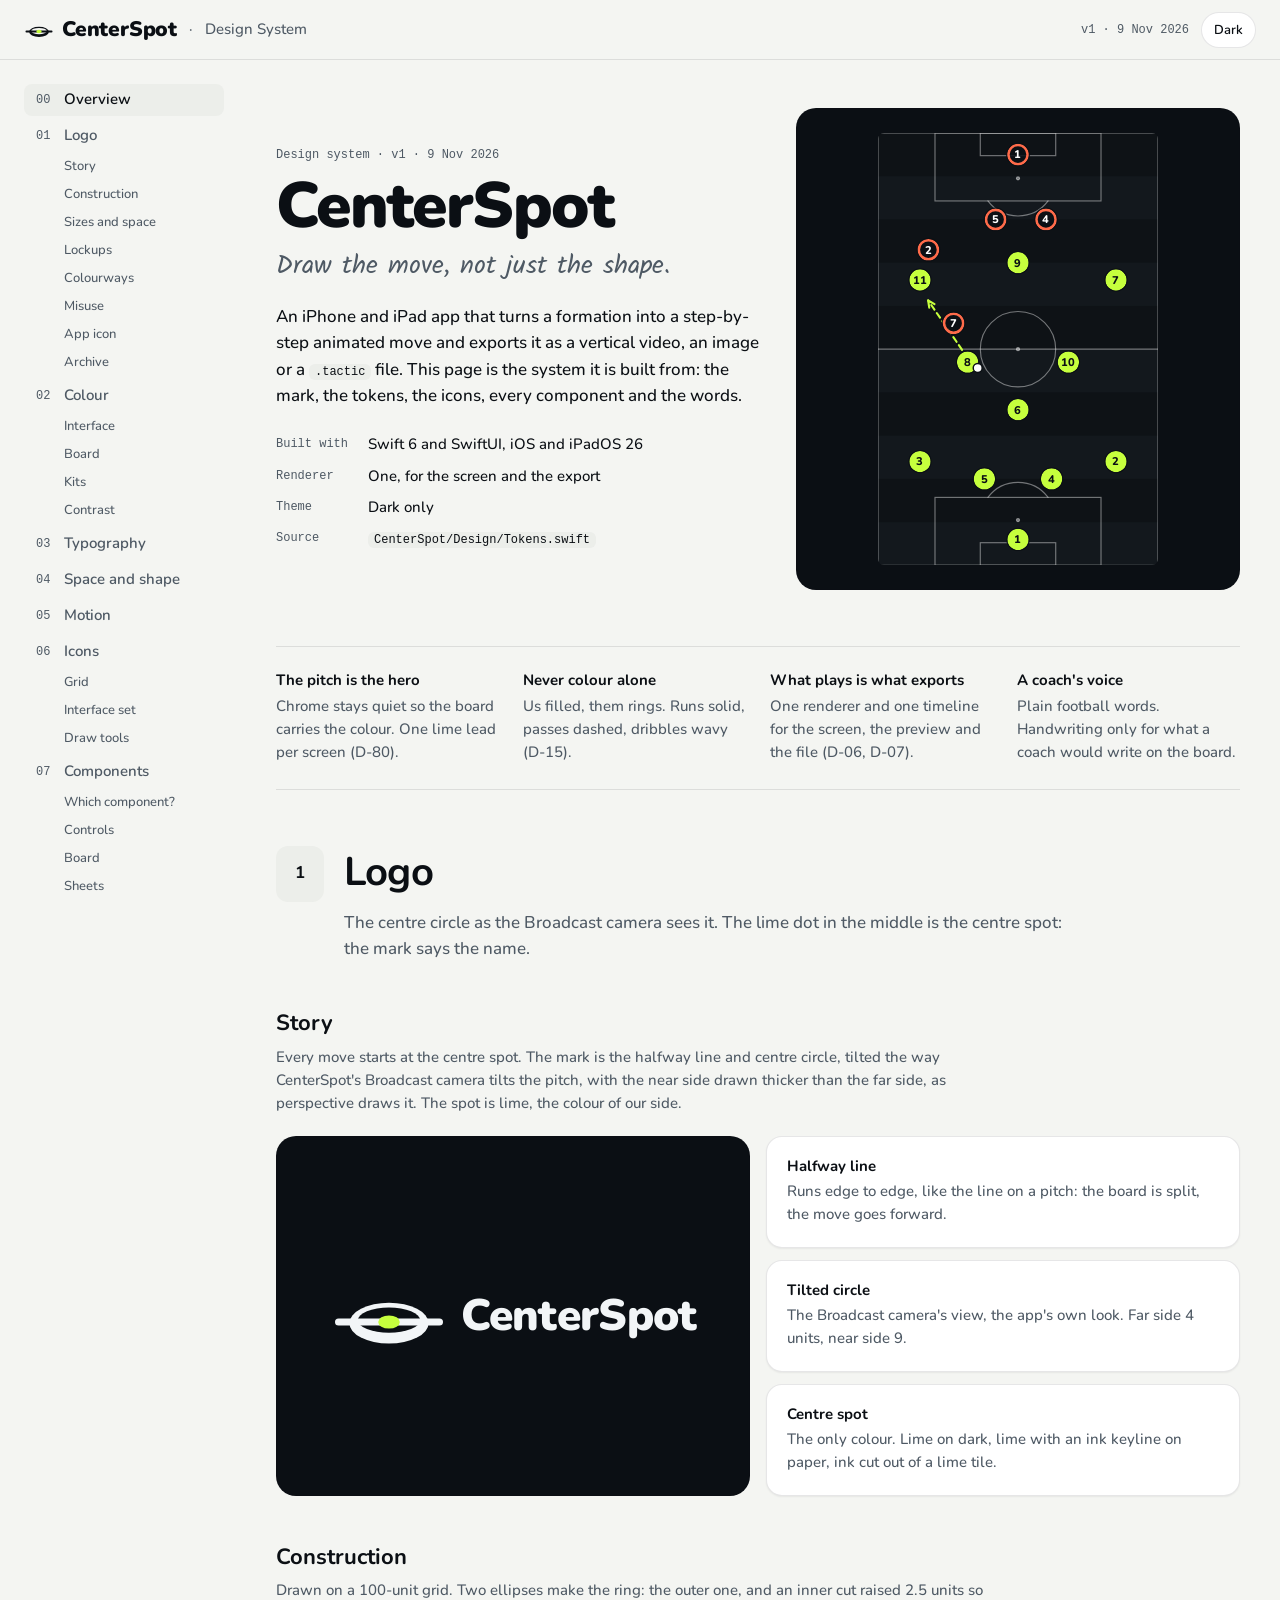
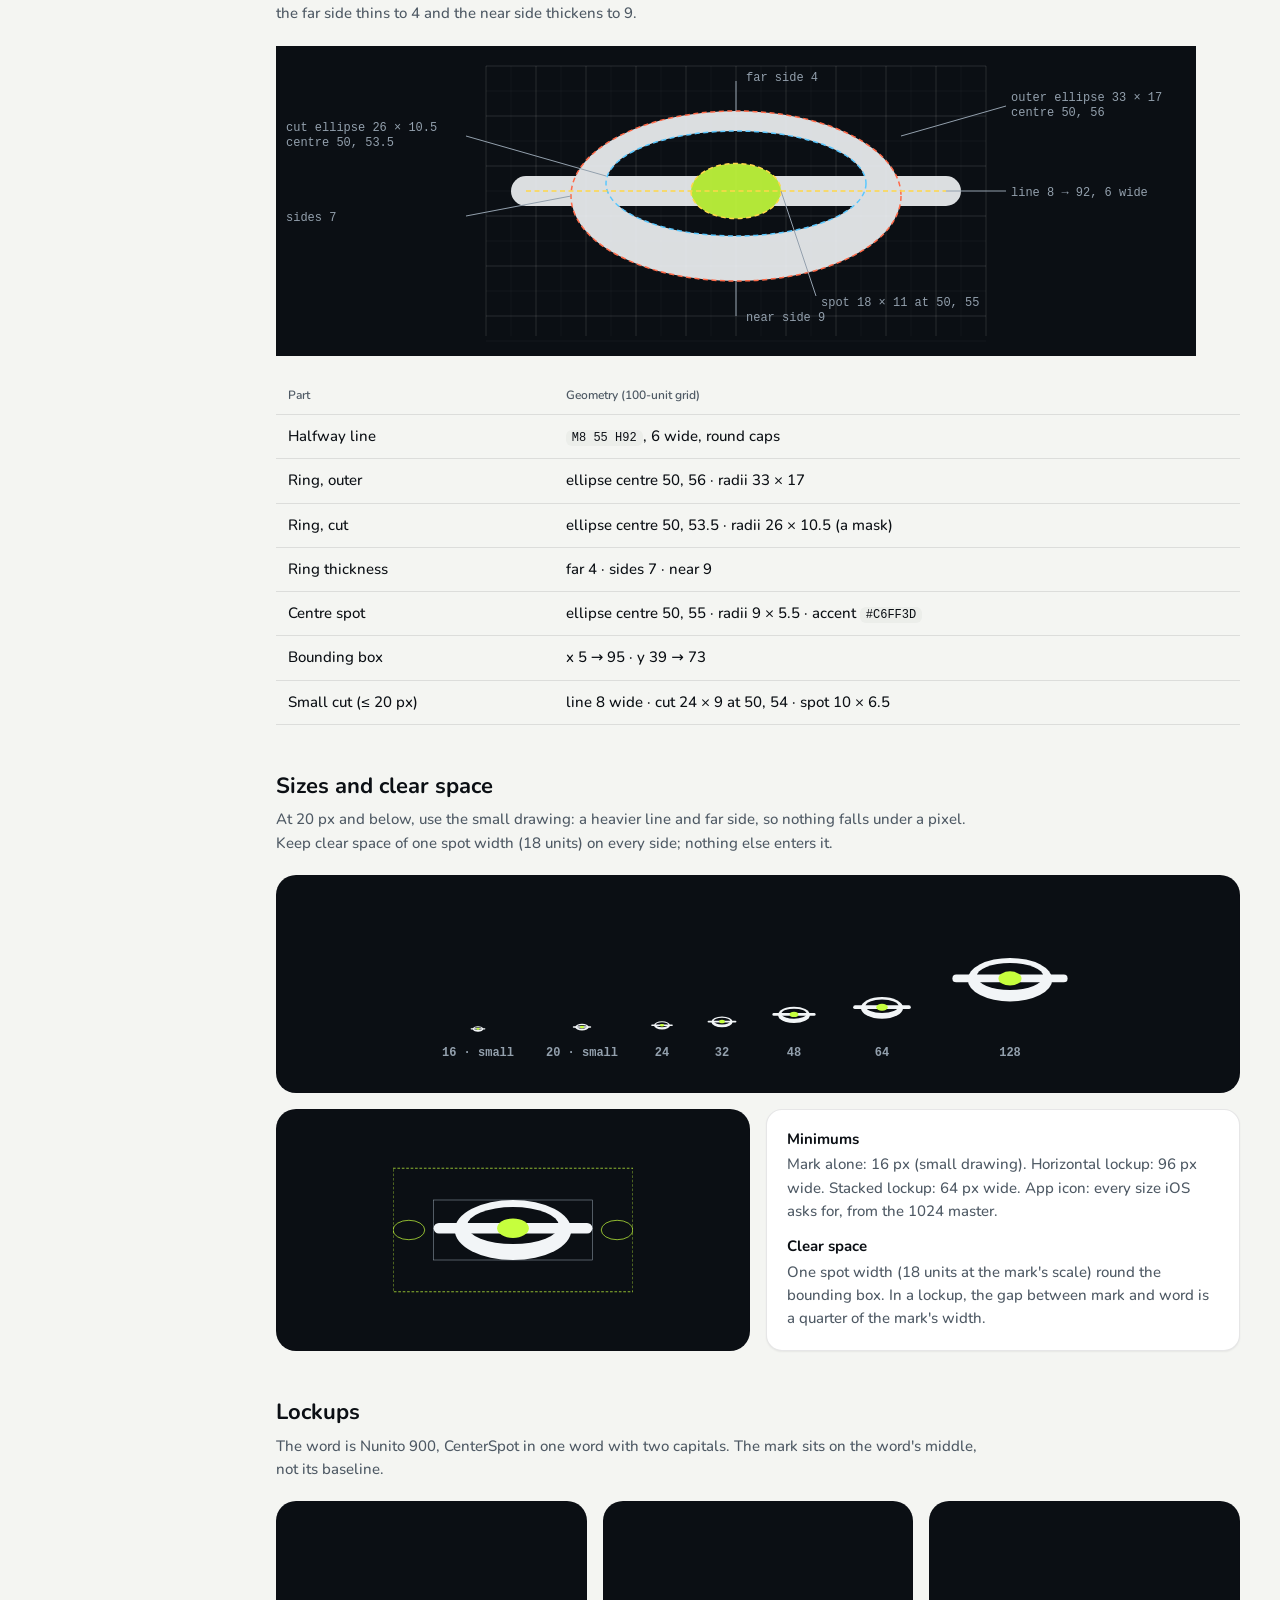
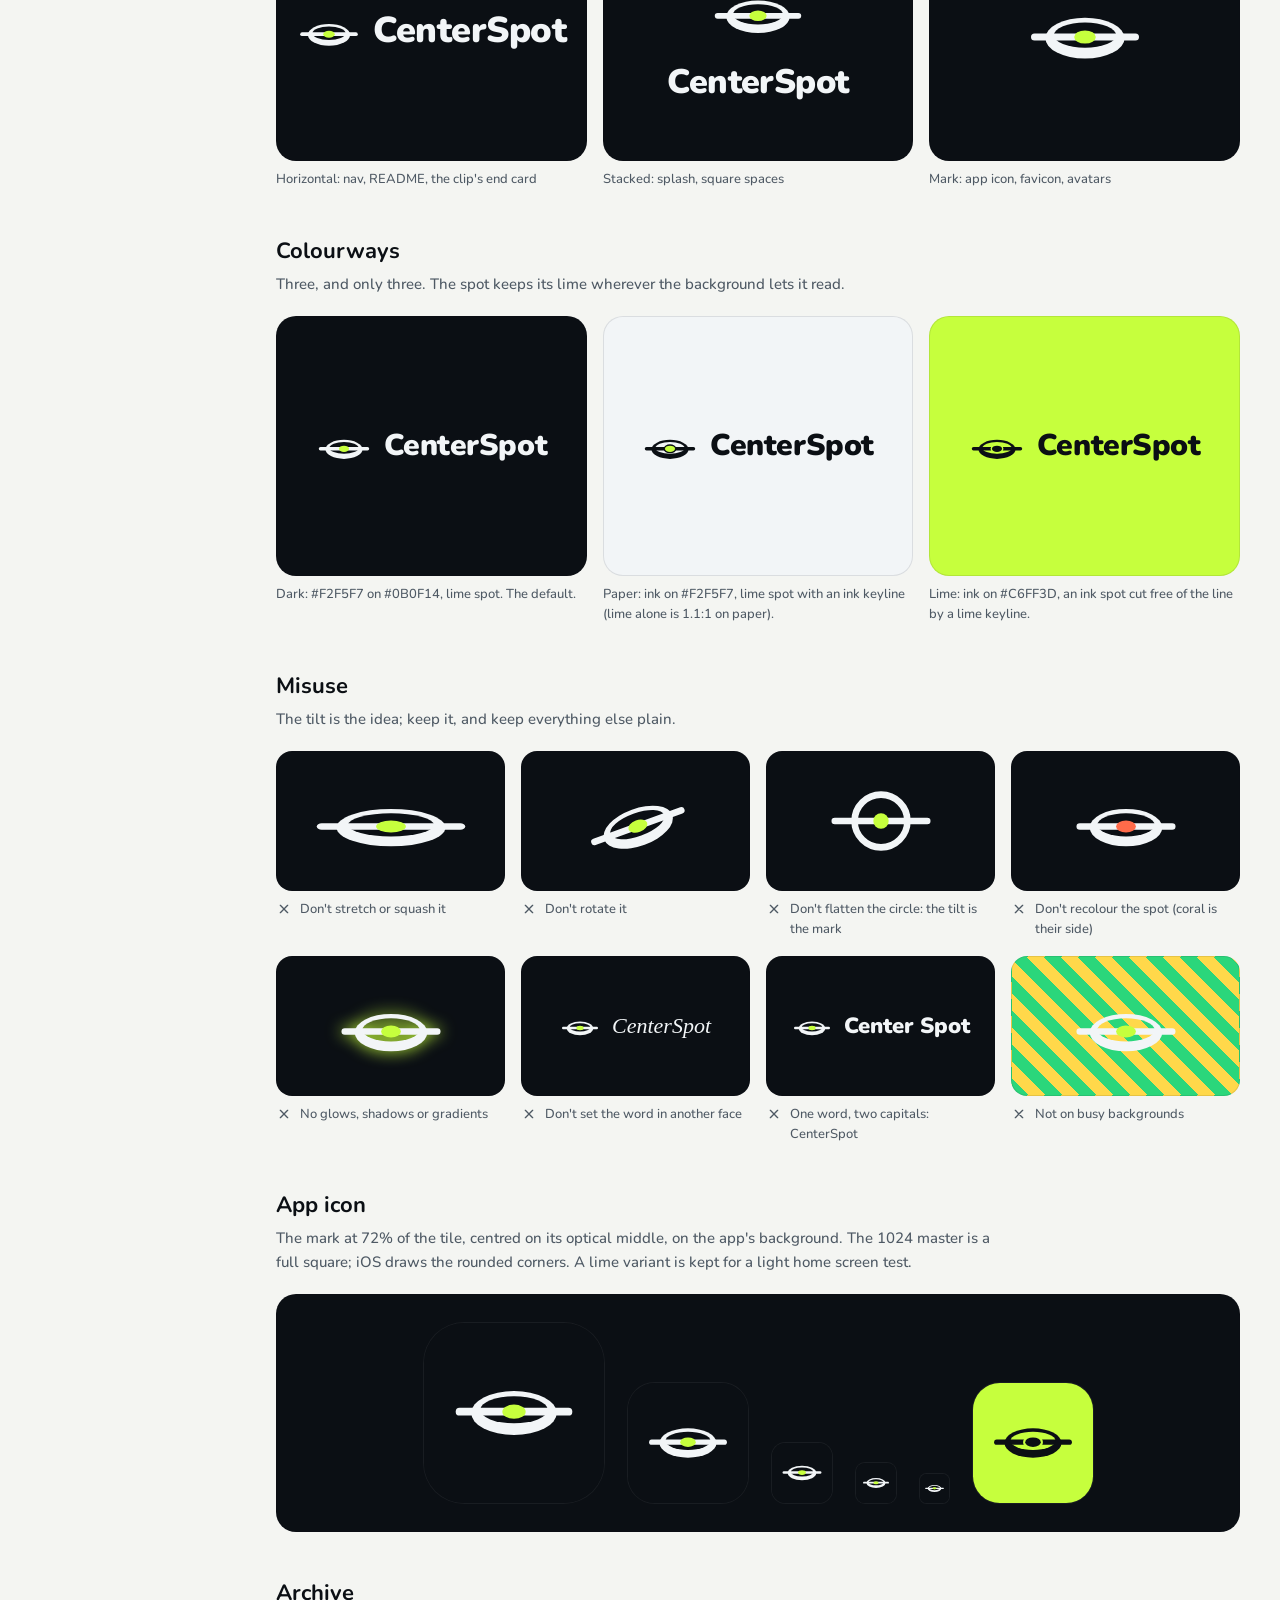
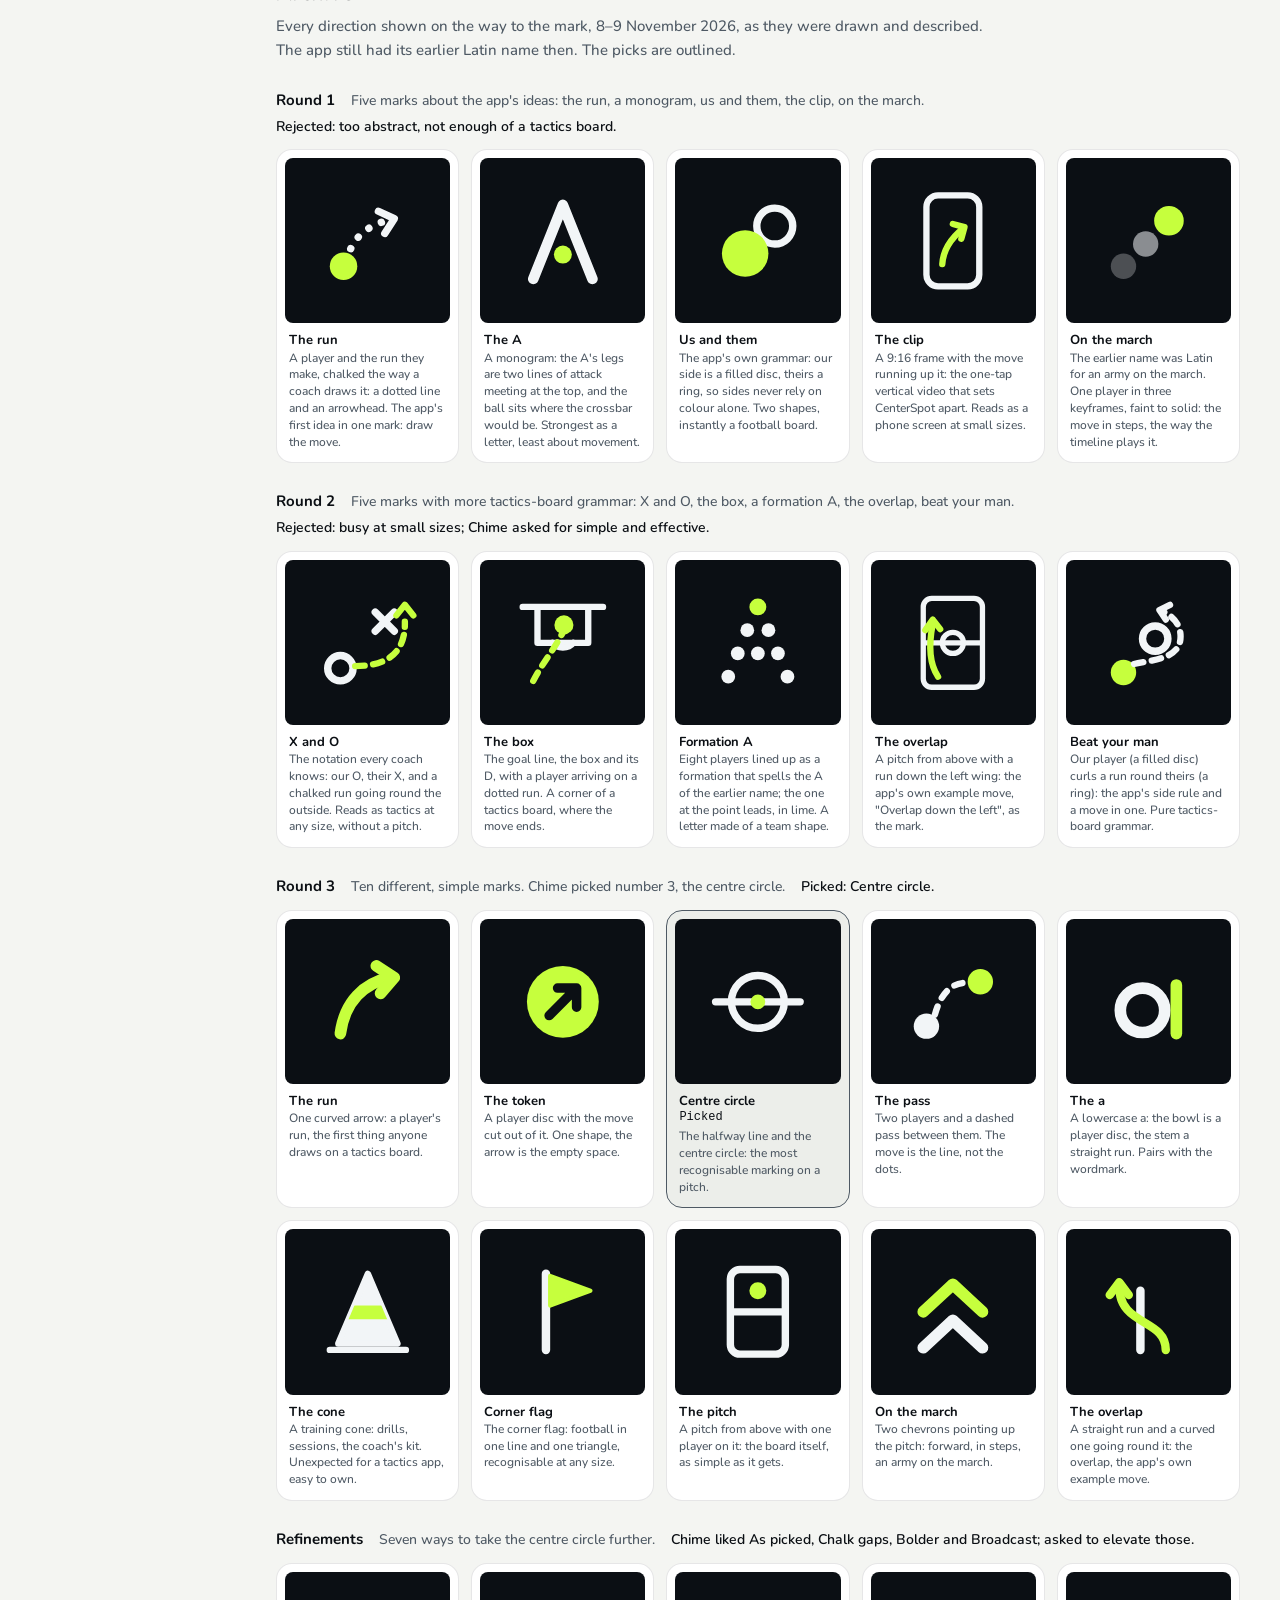
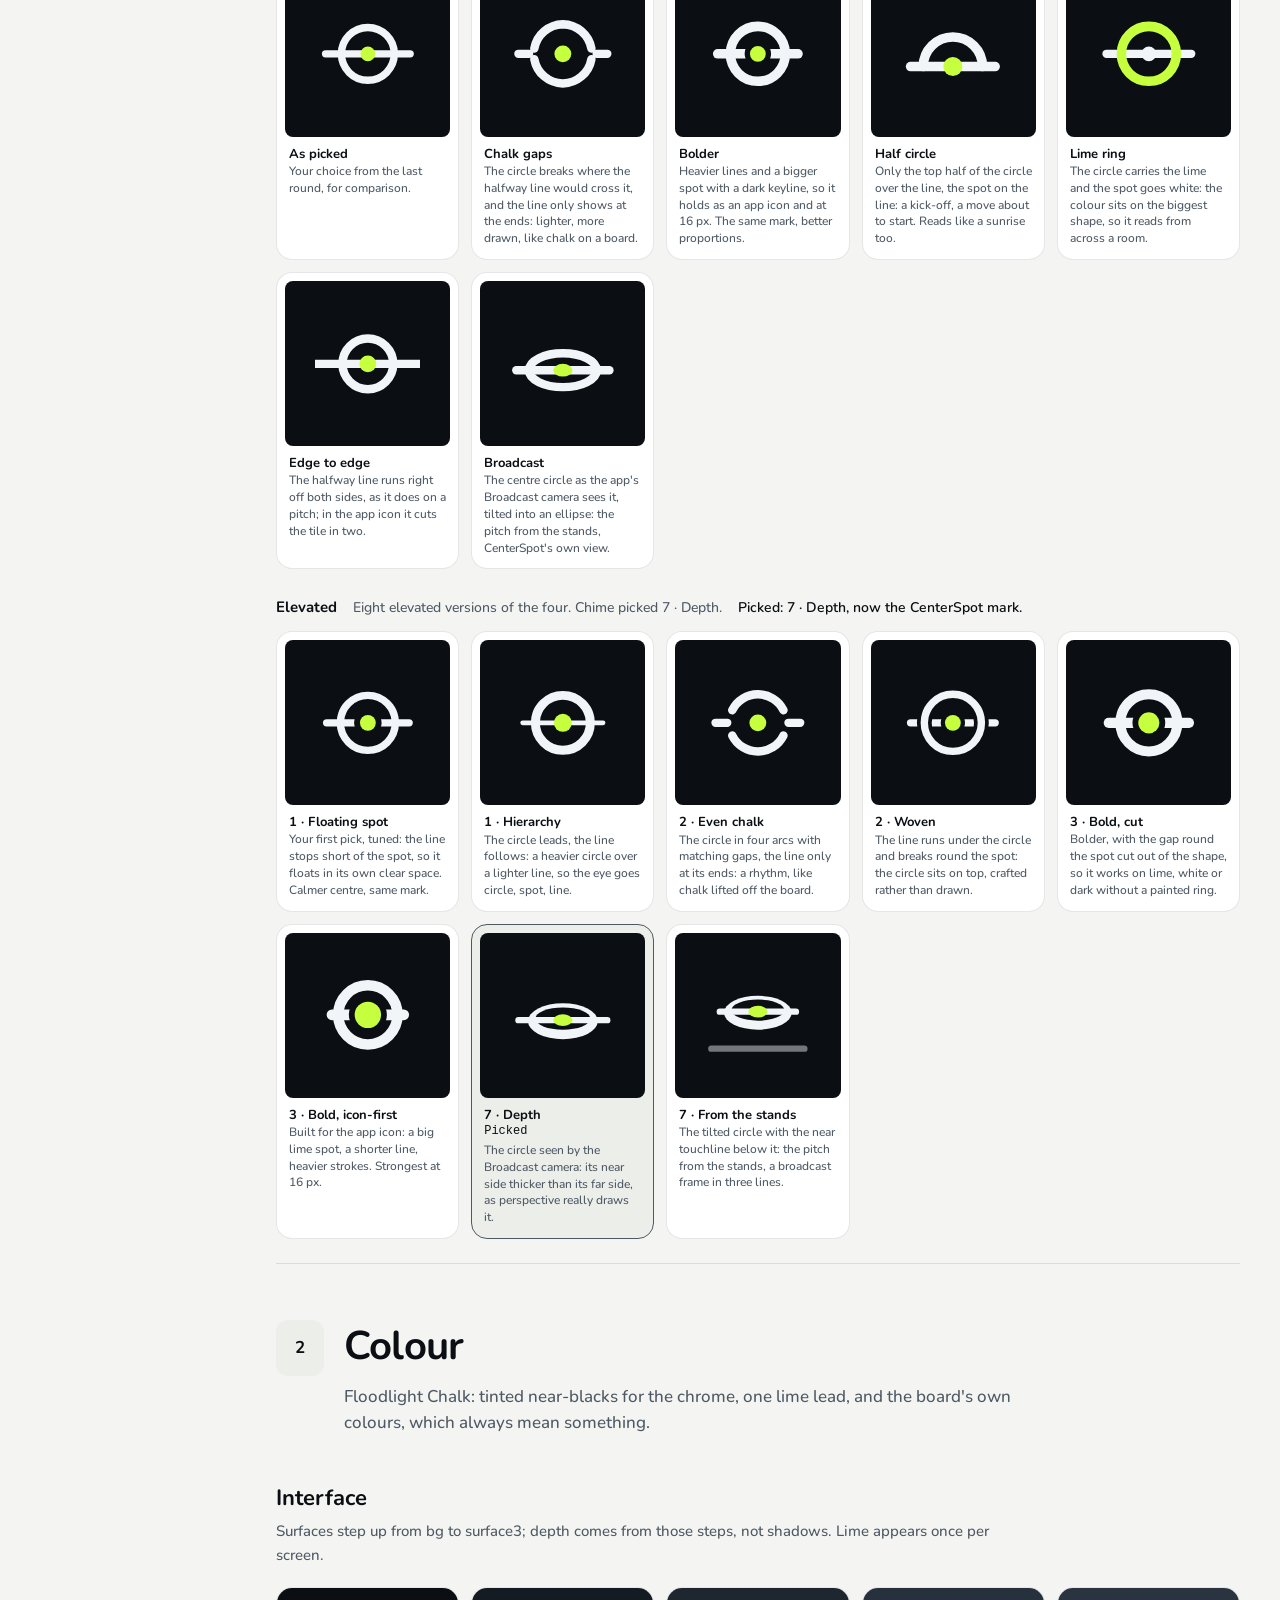
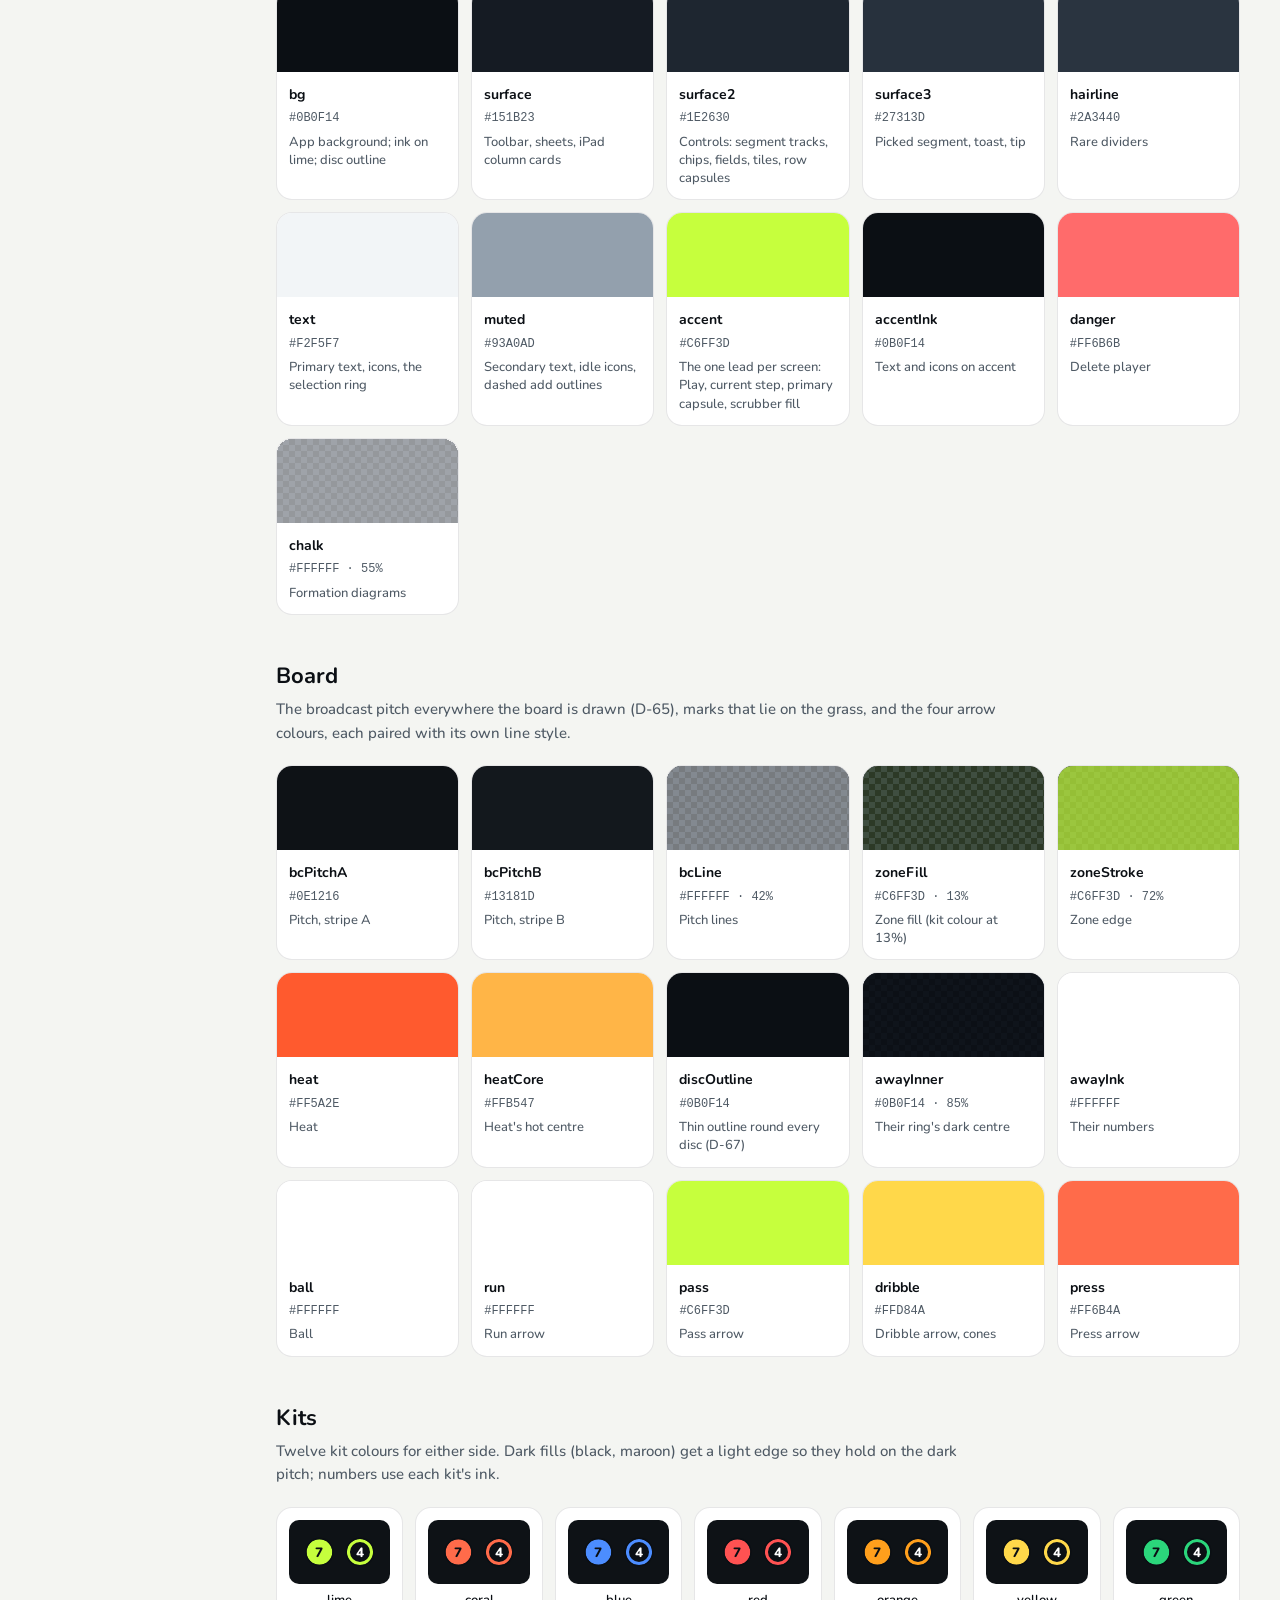
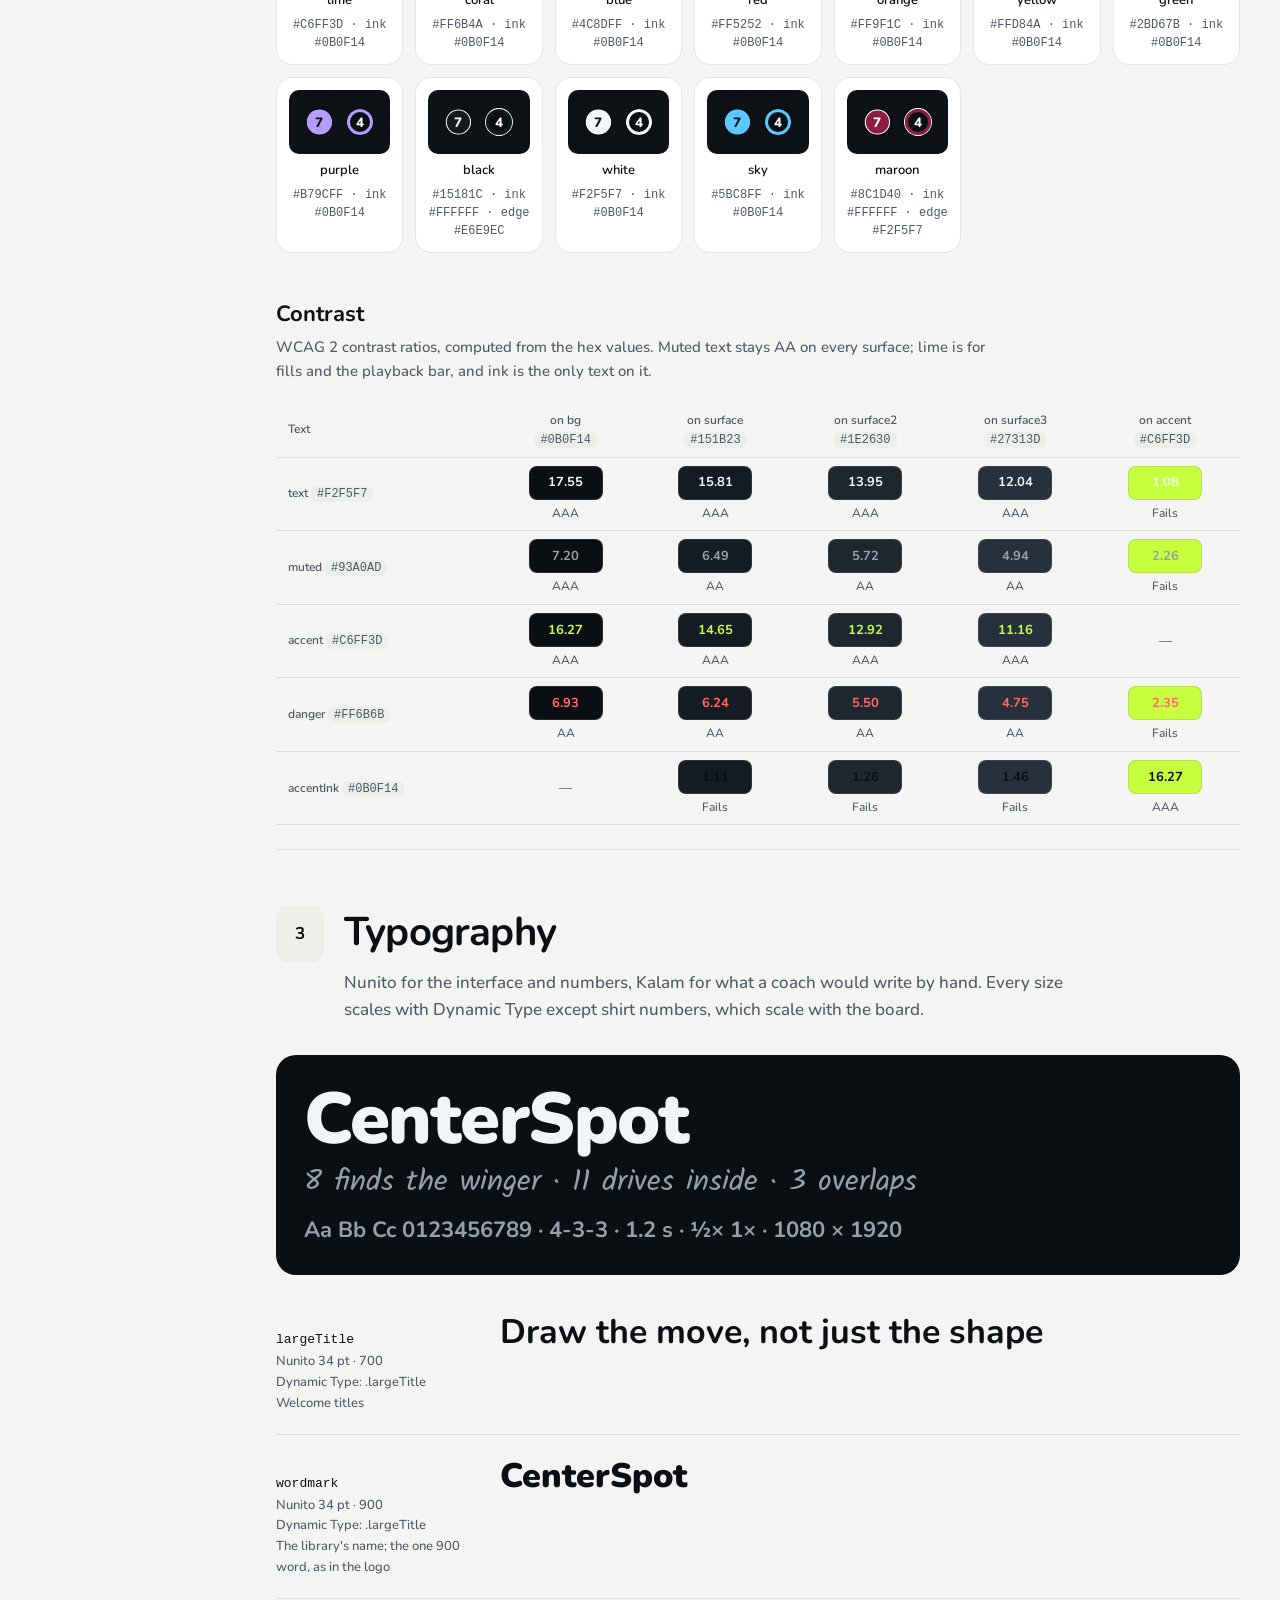
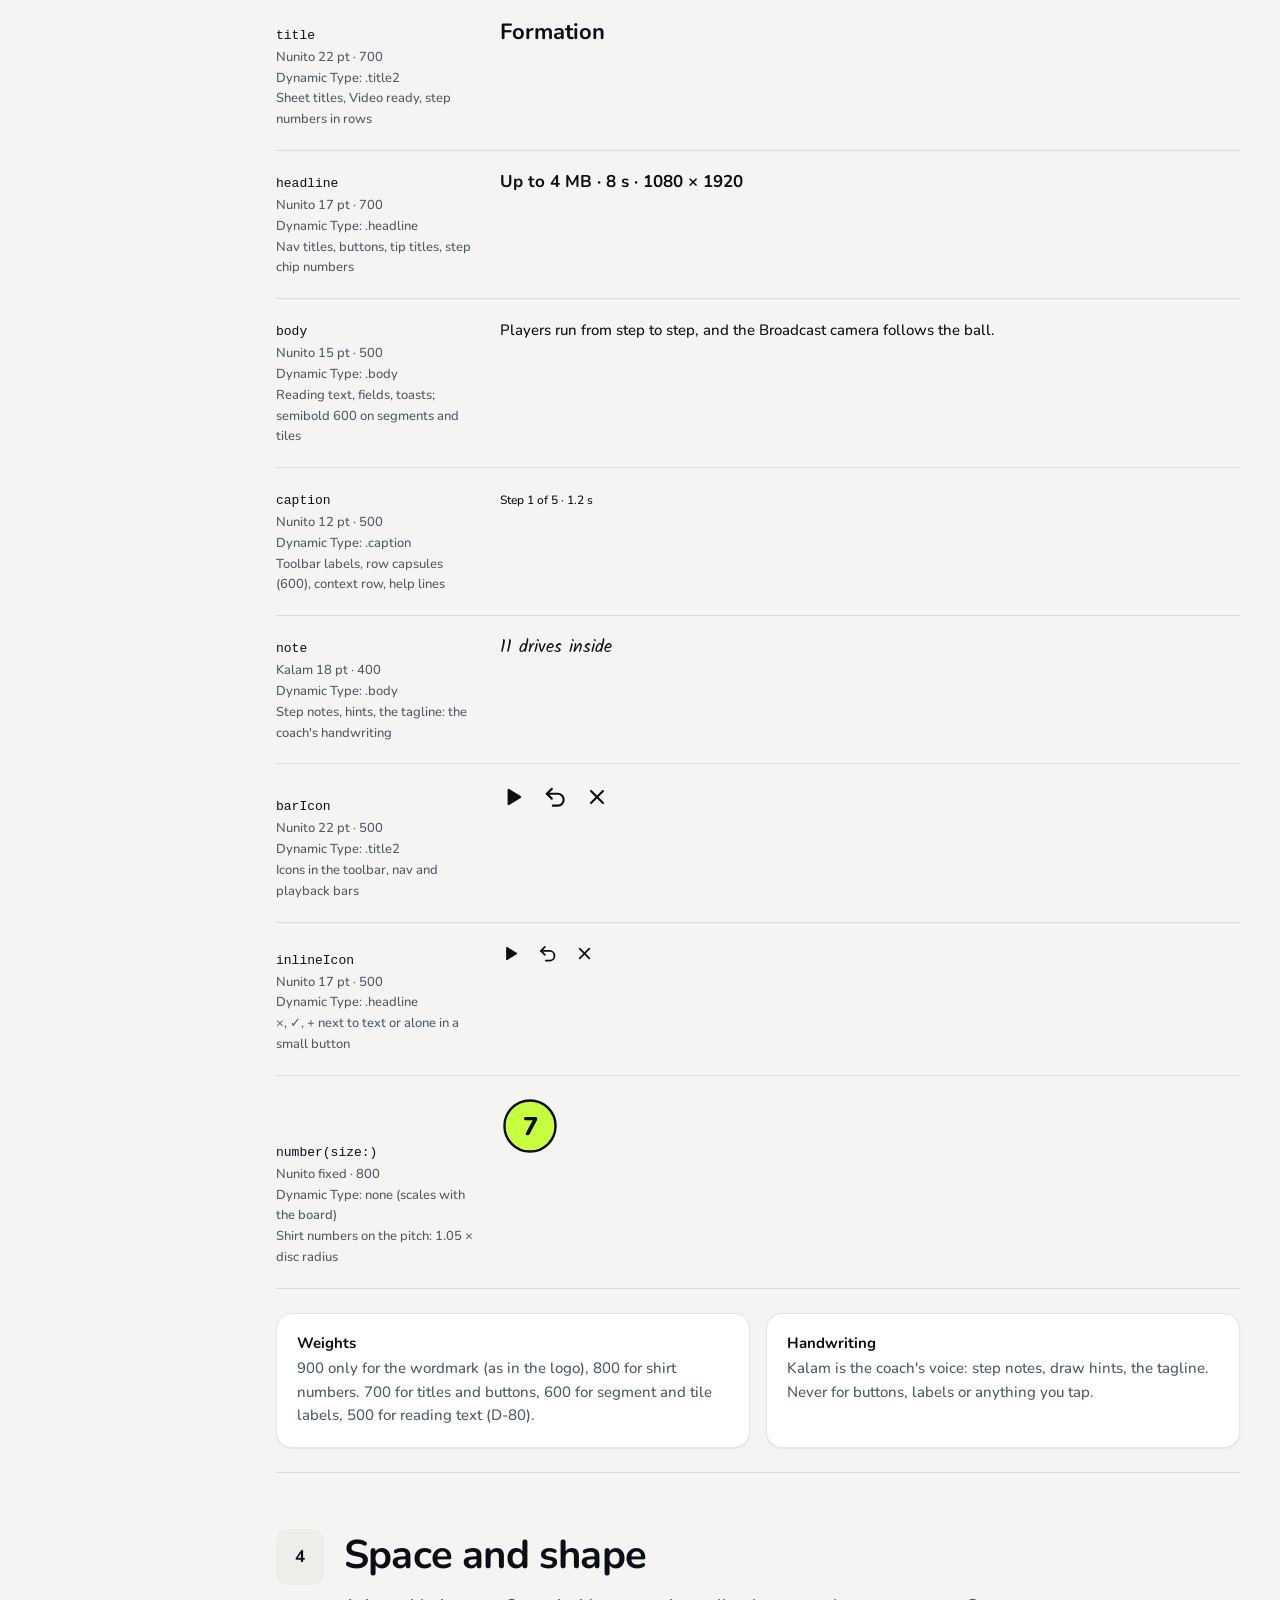
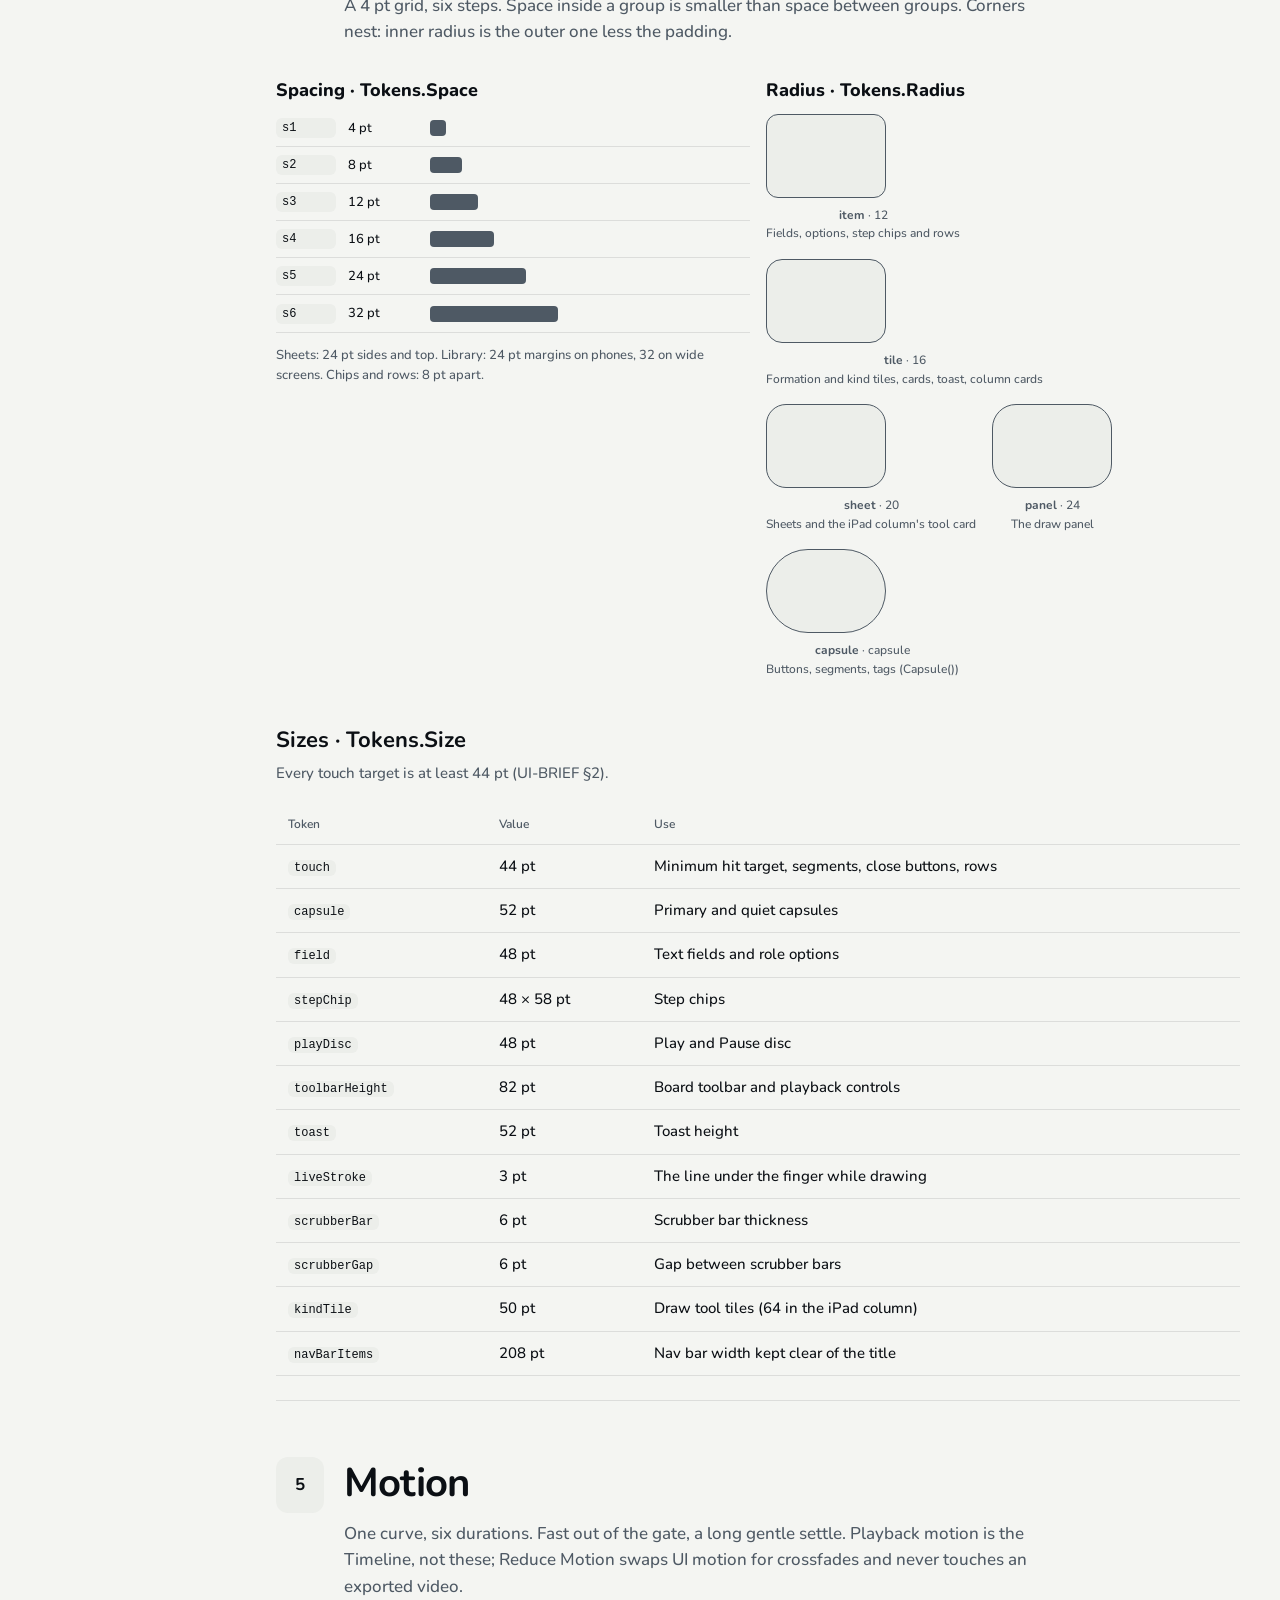
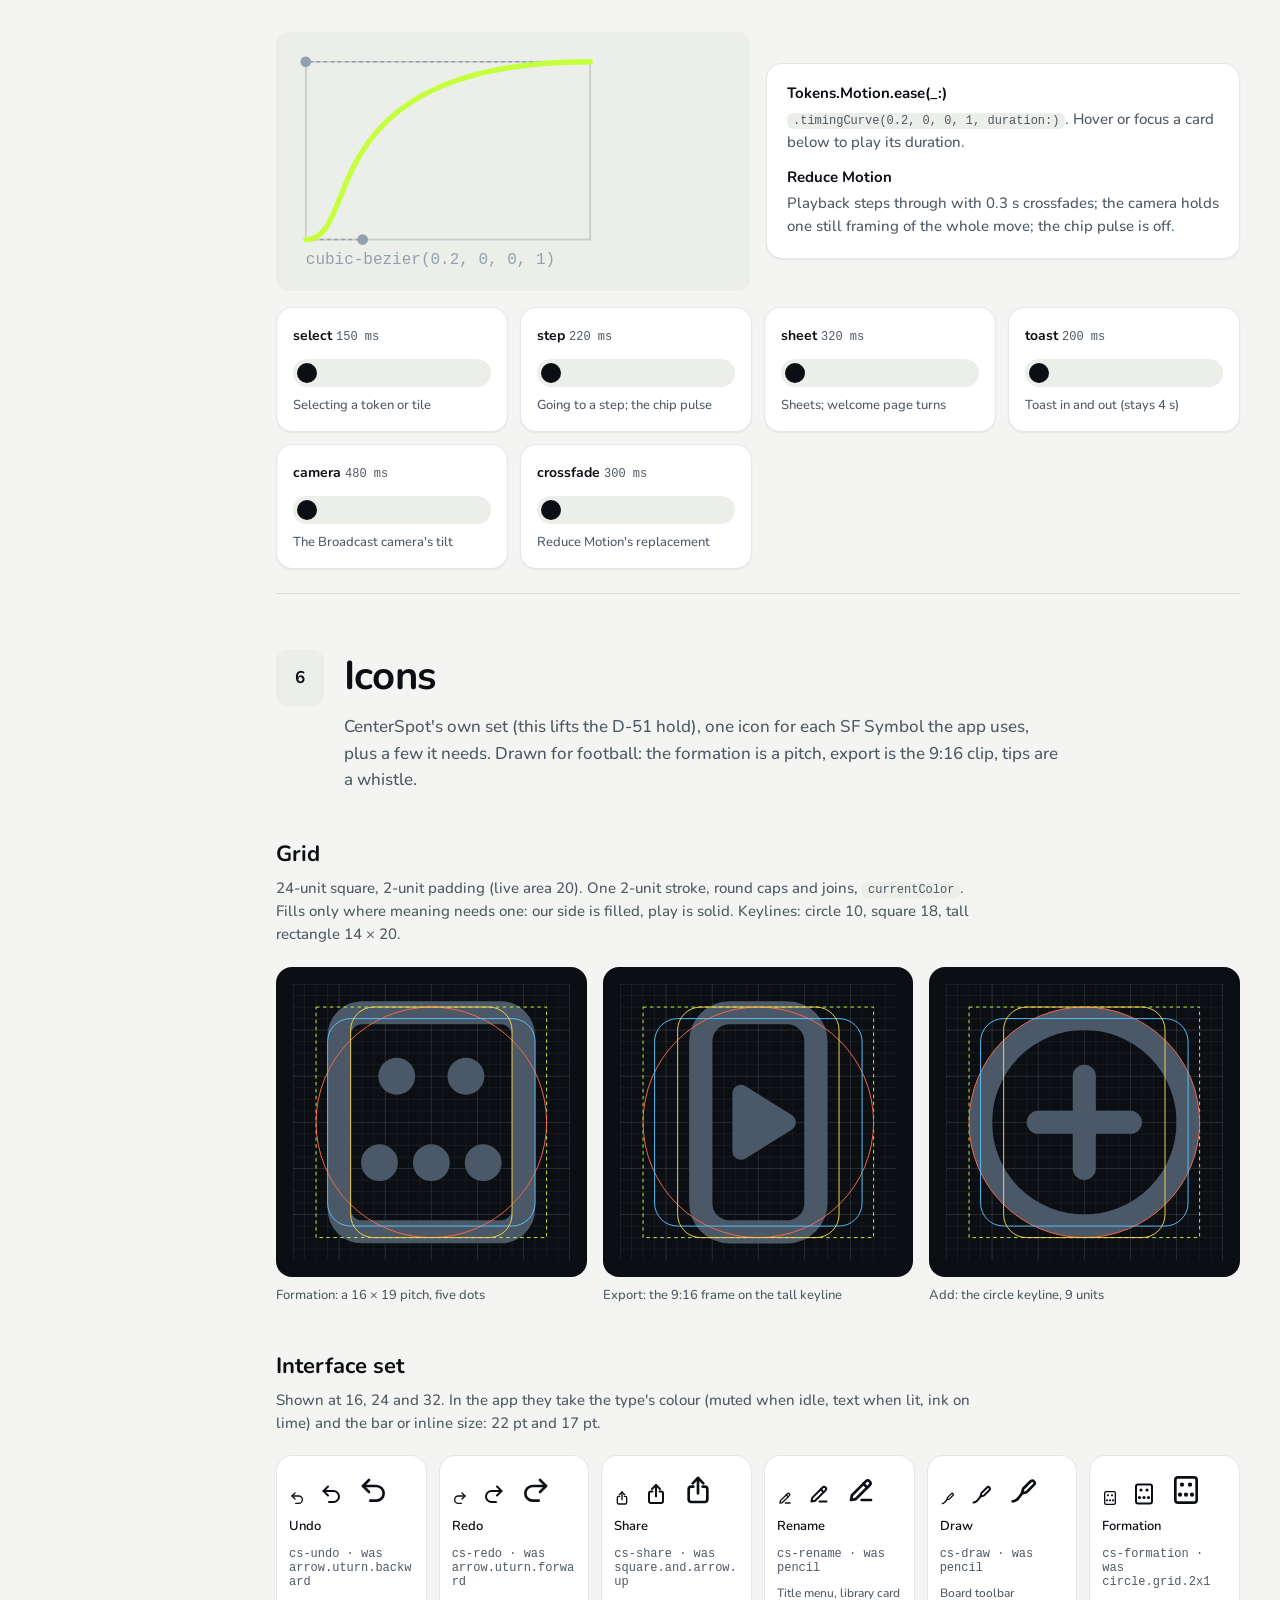
==== commit 20c9a879: "style: the wordmark at 900, as in the logo (D-88) Typeface.wordmark is black, and the exports' corne" ====
--- a/design-system/index.html
+++ b/design-system/index.html
@@ -716,8 +716,8 @@
 </section><section class="sec" id="type"><div class="sec-head"><span class="sec-num" aria-hidden="true">3</span><h2>Typography</h2><p>Nunito for the interface and numbers, Kalam for what a coach would write by hand. Every size scales with Dynamic Type except shirt numbers, which scale with the board.</p></div>
 <div class="specimen"><div class="big">CenterSpot</div><div class="t-note" style="font:400 30px/1.3 Kalam;color:#93A0AD;margin-top:8px">8 finds the winger · 11 drives inside · 3 overlaps</div>
 <div class="glyphs">Aa Bb Cc 0123456789 · 4-3-3 · 1.2 s · ½× 1× · 1080 × 1920</div></div>
-<div style="margin-top:16px"><div class="type-row"><div class="tspec"><b>largeTitle</b>Nunito 34 pt · 700<br>Dynamic Type: .largeTitle<br>Welcome titles</div><div><span style="font:700 34px/1.25 Nunito">Draw the move, not just the shape</span></div></div><div class="type-row"><div class="tspec"><b>wordmark</b>Nunito 34 pt · 800<br>Dynamic Type: .largeTitle<br>The library's name; the one heavy word</div><div><span style="font:800 34px/1.25 Nunito">CenterSpot</span></div></div><div class="type-row"><div class="tspec"><b>title</b>Nunito 22 pt · 700<br>Dynamic Type: .title2<br>Sheet titles, Video ready, step numbers in rows</div><div><span style="font:700 22px/1.25 Nunito">Formation</span></div></div><div class="type-row"><div class="tspec"><b>headline</b>Nunito 17 pt · 700<br>Dynamic Type: .headline<br>Nav titles, buttons, tip titles, step chip numbers</div><div><span style="font:700 17px/1.25 Nunito">Up to 4 MB · 8 s · 1080 × 1920</span></div></div><div class="type-row"><div class="tspec"><b>body</b>Nunito 15 pt · 500<br>Dynamic Type: .body<br>Reading text, fields, toasts; semibold 600 on segments and tiles</div><div><span style="font:500 15px/1.25 Nunito">Players run from step to step, and the Broadcast camera follows the ball.</span></div></div><div class="type-row"><div class="tspec"><b>caption</b>Nunito 12 pt · 500<br>Dynamic Type: .caption<br>Toolbar labels, row capsules (600), context row, help lines</div><div><span style="font:500 12px/1.25 Nunito">Step 1 of 5 · 1.2 s</span></div></div><div class="type-row"><div class="tspec"><b>note</b>Kalam 18 pt · 400<br>Dynamic Type: .body<br>Step notes, hints, the tagline: the coach's handwriting</div><div><span style="font:400 18px/1.25 Kalam, cursive">11 drives inside</span></div></div><div class="type-row"><div class="tspec"><b>barIcon</b>Nunito 22 pt · 500<br>Dynamic Type: .title2<br>Icons in the toolbar, nav and playback bars</div><div><span style="display:flex;gap:16px;align-items:center"><svg class="ic" width="26" height="26" viewBox="0 0 24 24" aria-hidden="true"><use href="#i-play"/></svg><svg class="ic" width="26" height="26" viewBox="0 0 24 24" aria-hidden="true"><use href="#i-undo"/></svg><svg class="ic" width="26" height="26" viewBox="0 0 24 24" aria-hidden="true"><use href="#i-close"/></svg></span></div></div><div class="type-row"><div class="tspec"><b>inlineIcon</b>Nunito 17 pt · 500<br>Dynamic Type: .headline<br>×, ✓, + next to text or alone in a small button</div><div><span style="display:flex;gap:16px;align-items:center"><svg class="ic" width="21" height="21" viewBox="0 0 24 24" aria-hidden="true"><use href="#i-play"/></svg><svg class="ic" width="21" height="21" viewBox="0 0 24 24" aria-hidden="true"><use href="#i-undo"/></svg><svg class="ic" width="21" height="21" viewBox="0 0 24 24" aria-hidden="true"><use href="#i-close"/></svg></span></div></div><div class="type-row"><div class="tspec"><b>number(size:)</b>Nunito fixed · 800<br>Dynamic Type: none (scales with the board)<br>Shirt numbers on the pitch: 1.05 × disc radius</div><div><svg width="60" height="60" viewBox="0 0 60 60" aria-label="Shirt number 7" role="img"><circle cx="30" cy="30" r="24.32" fill="#C6FF3D"/><circle cx="30" cy="30" r="25.54" fill="none" stroke="#0B0F14" stroke-width="2.43"/><text x="30" y="38.76" text-anchor="middle" font-family="Nunito, sans-serif" font-weight="800" font-size="25.54" fill="#0B0F14">7</text></svg></div></div></div>
-<div class="grid g2" style="margin-top:24px"><div class="card"><h4>Weights</h4><p>800 only for the wordmark and shirt numbers. 700 for titles and buttons, 600 for segment and tile labels, 500 for reading text (D-80).</p></div>
+<div style="margin-top:16px"><div class="type-row"><div class="tspec"><b>largeTitle</b>Nunito 34 pt · 700<br>Dynamic Type: .largeTitle<br>Welcome titles</div><div><span style="font:700 34px/1.25 Nunito">Draw the move, not just the shape</span></div></div><div class="type-row"><div class="tspec"><b>wordmark</b>Nunito 34 pt · 900<br>Dynamic Type: .largeTitle<br>The library's name; the one 900 word, as in the logo</div><div><span style="font:900 34px/1.25 Nunito">CenterSpot</span></div></div><div class="type-row"><div class="tspec"><b>title</b>Nunito 22 pt · 700<br>Dynamic Type: .title2<br>Sheet titles, Video ready, step numbers in rows</div><div><span style="font:700 22px/1.25 Nunito">Formation</span></div></div><div class="type-row"><div class="tspec"><b>headline</b>Nunito 17 pt · 700<br>Dynamic Type: .headline<br>Nav titles, buttons, tip titles, step chip numbers</div><div><span style="font:700 17px/1.25 Nunito">Up to 4 MB · 8 s · 1080 × 1920</span></div></div><div class="type-row"><div class="tspec"><b>body</b>Nunito 15 pt · 500<br>Dynamic Type: .body<br>Reading text, fields, toasts; semibold 600 on segments and tiles</div><div><span style="font:500 15px/1.25 Nunito">Players run from step to step, and the Broadcast camera follows the ball.</span></div></div><div class="type-row"><div class="tspec"><b>caption</b>Nunito 12 pt · 500<br>Dynamic Type: .caption<br>Toolbar labels, row capsules (600), context row, help lines</div><div><span style="font:500 12px/1.25 Nunito">Step 1 of 5 · 1.2 s</span></div></div><div class="type-row"><div class="tspec"><b>note</b>Kalam 18 pt · 400<br>Dynamic Type: .body<br>Step notes, hints, the tagline: the coach's handwriting</div><div><span style="font:400 18px/1.25 Kalam, cursive">11 drives inside</span></div></div><div class="type-row"><div class="tspec"><b>barIcon</b>Nunito 22 pt · 500<br>Dynamic Type: .title2<br>Icons in the toolbar, nav and playback bars</div><div><span style="display:flex;gap:16px;align-items:center"><svg class="ic" width="26" height="26" viewBox="0 0 24 24" aria-hidden="true"><use href="#i-play"/></svg><svg class="ic" width="26" height="26" viewBox="0 0 24 24" aria-hidden="true"><use href="#i-undo"/></svg><svg class="ic" width="26" height="26" viewBox="0 0 24 24" aria-hidden="true"><use href="#i-close"/></svg></span></div></div><div class="type-row"><div class="tspec"><b>inlineIcon</b>Nunito 17 pt · 500<br>Dynamic Type: .headline<br>×, ✓, + next to text or alone in a small button</div><div><span style="display:flex;gap:16px;align-items:center"><svg class="ic" width="21" height="21" viewBox="0 0 24 24" aria-hidden="true"><use href="#i-play"/></svg><svg class="ic" width="21" height="21" viewBox="0 0 24 24" aria-hidden="true"><use href="#i-undo"/></svg><svg class="ic" width="21" height="21" viewBox="0 0 24 24" aria-hidden="true"><use href="#i-close"/></svg></span></div></div><div class="type-row"><div class="tspec"><b>number(size:)</b>Nunito fixed · 800<br>Dynamic Type: none (scales with the board)<br>Shirt numbers on the pitch: 1.05 × disc radius</div><div><svg width="60" height="60" viewBox="0 0 60 60" aria-label="Shirt number 7" role="img"><circle cx="30" cy="30" r="24.32" fill="#C6FF3D"/><circle cx="30" cy="30" r="25.54" fill="none" stroke="#0B0F14" stroke-width="2.43"/><text x="30" y="38.76" text-anchor="middle" font-family="Nunito, sans-serif" font-weight="800" font-size="25.54" fill="#0B0F14">7</text></svg></div></div></div>
+<div class="grid g2" style="margin-top:24px"><div class="card"><h4>Weights</h4><p>900 only for the wordmark (as in the logo), 800 for shirt numbers. 700 for titles and buttons, 600 for segment and tile labels, 500 for reading text (D-80).</p></div>
 <div class="card"><h4>Handwriting</h4><p>Kalam is the coach's voice: step notes, draw hints, the tagline. Never for buttons, labels or anything you tap.</p></div></div>
 </section><section class="sec" id="space"><div class="sec-head"><span class="sec-num" aria-hidden="true">4</span><h2>Space and shape</h2><p>A 4 pt grid, six steps. Space inside a group is smaller than space between groups. Corners nest: inner radius is the outer one less the padding.</p></div>
 <div class="grid g2"><div><h3 style="font:800 18px Nunito;margin-bottom:8px">Spacing · Tokens.Space</h3><div class="space-row"><code>s1</code><span>4 pt</span><i style="width:16px"></i></div><div class="space-row"><code>s2</code><span>8 pt</span><i style="width:32px"></i></div><div class="space-row"><code>s3</code><span>12 pt</span><i style="width:48px"></i></div><div class="space-row"><code>s4</code><span>16 pt</span><i style="width:64px"></i></div><div class="space-row"><code>s5</code><span>24 pt</span><i style="width:96px"></i></div><div class="space-row"><code>s6</code><span>32 pt</span><i style="width:128px"></i></div>
@@ -733,7 +733,7 @@
 <div class="sub" id="icons-tools"><h3>Draw tools</h3><p class="lead">Already custom in the app (ToolIcon): each draws its line style in its own colour, so kinds never differ by colour alone. They keep their colours everywhere.</p><div class="icon-grid" style="margin-top:16px"><div class="icon-cell tool-cell"><div class="sizes-row"><svg width="16" height="16" viewBox="0 0 24 24" aria-hidden="true"><use href="#t-run"/></svg><svg width="24" height="24" viewBox="0 0 24 24" aria-hidden="true"><use href="#t-run"/></svg><svg width="32" height="32" viewBox="0 0 24 24" aria-hidden="true"><use href="#t-run"/></svg></div><b>Run</b><span class="from">cs-tool-run</span><span class="use">solid line · the player follows it</span></div><div class="icon-cell tool-cell"><div class="sizes-row"><svg width="16" height="16" viewBox="0 0 24 24" aria-hidden="true"><use href="#t-pass"/></svg><svg width="24" height="24" viewBox="0 0 24 24" aria-hidden="true"><use href="#t-pass"/></svg><svg width="32" height="32" viewBox="0 0 24 24" aria-hidden="true"><use href="#t-pass"/></svg></div><b>Pass</b><span class="from">cs-tool-pass</span><span class="use">dashed line · the ball follows it</span></div><div class="icon-cell tool-cell"><div class="sizes-row"><svg width="16" height="16" viewBox="0 0 24 24" aria-hidden="true"><use href="#t-dribble"/></svg><svg width="24" height="24" viewBox="0 0 24 24" aria-hidden="true"><use href="#t-dribble"/></svg><svg width="32" height="32" viewBox="0 0 24 24" aria-hidden="true"><use href="#t-dribble"/></svg></div><b>Dribble</b><span class="from">cs-tool-dribble</span><span class="use">wavy line · player and ball follow it</span></div><div class="icon-cell tool-cell"><div class="sizes-row"><svg width="16" height="16" viewBox="0 0 24 24" aria-hidden="true"><use href="#t-press"/></svg><svg width="24" height="24" viewBox="0 0 24 24" aria-hidden="true"><use href="#t-press"/></svg><svg width="32" height="32" viewBox="0 0 24 24" aria-hidden="true"><use href="#t-press"/></svg></div><b>Press</b><span class="from">cs-tool-press</span><span class="use">chevrons · the player closes in</span></div><div class="icon-cell tool-cell"><div class="sizes-row"><svg width="16" height="16" viewBox="0 0 24 24" aria-hidden="true"><use href="#t-zone"/></svg><svg width="24" height="24" viewBox="0 0 24 24" aria-hidden="true"><use href="#t-zone"/></svg><svg width="32" height="32" viewBox="0 0 24 24" aria-hidden="true"><use href="#t-zone"/></svg></div><b>Zone</b><span class="from">cs-tool-zone</span><span class="use">see-through box · drag across the grass</span></div><div class="icon-cell tool-cell"><div class="sizes-row"><svg width="16" height="16" viewBox="0 0 24 24" aria-hidden="true"><use href="#t-line"/></svg><svg width="24" height="24" viewBox="0 0 24 24" aria-hidden="true"><use href="#t-line"/></svg><svg width="32" height="32" viewBox="0 0 24 24" aria-hidden="true"><use href="#t-line"/></svg></div><b>Line</b><span class="from">cs-tool-line</span><span class="use">joins a unit · tap the last player again to finish</span></div><div class="icon-cell tool-cell"><div class="sizes-row"><svg width="16" height="16" viewBox="0 0 24 24" aria-hidden="true"><use href="#t-glow"/></svg><svg width="24" height="24" viewBox="0 0 24 24" aria-hidden="true"><use href="#t-glow"/></svg><svg width="32" height="32" viewBox="0 0 24 24" aria-hidden="true"><use href="#t-glow"/></svg></div><b>Glow</b><span class="from">cs-tool-glow</span><span class="use">rings follow a player · heat stays on the grass</span></div></div></div>
 </section><section class="sec" id="components"><div class="sec-head"><span class="sec-num" aria-hidden="true">7</span><h2>Components</h2><p>Every component in the app, rendered here from its SwiftUI source with the app's tokens. Each one lists its type, ink, copy, VoiceOver label, accessibility IDs, hit target and source file. Icons shown are the new set.</p></div>
 <div class="sub" id="which"><h3>Which component?</h3><p class="lead">Start from what the person is doing.</p><div class="scroll-x"><table class="which"><thead><tr><th>Group</th><th>Component</th><th>Use it for</th></tr></thead><tbody><tr><td class="muted">Controls</td><td><a href="#c-primary">Primary capsule</a></td><td>The one main action on a screen or sheet</td></tr><tr><td class="muted">Controls</td><td><a href="#c-quiet">Quiet capsule</a></td><td>A second action, or a destructive one</td></tr><tr><td class="muted">Controls</td><td><a href="#c-rowcap">Row capsule</a></td><td>Small actions in a row under the pitch</td></tr><tr><td class="muted">Controls</td><td><a href="#c-sheethead">Sheet header</a></td><td>Every sheet's title and close</td></tr><tr><td class="muted">Controls</td><td><a href="#c-segments">Capsule segments</a></td><td>Two to three exclusive choices</td></tr><tr><td class="muted">Controls</td><td><a href="#c-fields">Field, label, option</a></td><td>Typing a name or number, picking from a list</td></tr><tr><td class="muted">Controls</td><td><a href="#c-toggle">Switch</a></td><td>On or off for an export detail</td></tr><tr><td class="muted">Board</td><td><a href="#c-toolbar">Board toolbar</a></td><td>The five things you do to a board</td></tr><tr><td class="muted">Board</td><td><a href="#c-addmenu">Add menu</a></td><td>Putting a player, ball or cone on</td></tr><tr><td class="muted">Board</td><td><a href="#c-nav-edit">Nav bar · editing</a></td><td>Back, title menu, undo</td></tr><tr><td class="muted">Board</td><td><a href="#c-titlemenu">Title menu</a></td><td>Share, rename, pitch</td></tr><tr><td class="muted">Board</td><td><a href="#c-nav-play">Nav bar · playing</a></td><td>Camera choice and Done</td></tr><tr><td class="muted">Board</td><td><a href="#c-nav-draw">Nav bar · drawing</a></td><td>Cancel or finish drawing</td></tr><tr><td class="muted">Board</td><td><a href="#c-context">Context row</a></td><td>What's selected and what you can do to it</td></tr><tr><td class="muted">Board</td><td><a href="#c-strip">Steps strip</a></td><td>Moving between steps on iPhone</td></tr><tr><td class="muted">Board</td><td><a href="#c-stepslist">Steps list</a></td><td>Steps with notes on iPad landscape</td></tr><tr><td class="muted">Board</td><td><a href="#c-colcard">Column card</a></td><td>The iPad column's row</td></tr><tr><td class="muted">Board</td><td><a href="#c-playback">Playback bar</a></td><td>Watching the move</td></tr><tr><td class="muted">Board</td><td><a href="#c-drawpanel">Draw panel</a></td><td>Picking what to draw</td></tr><tr><td class="muted">Sheets</td><td><a href="#c-playersheet">Player sheet</a></td><td>Naming and placing a player</td></tr><tr><td class="muted">Sheets</td><td><a href="#c-formation">Formation picker</a></td><td>Starting from a shape</td></tr><tr><td class="muted">Sheets</td><td><a href="#c-alerts">Confirmations</a></td><td>Before something that can't be taken back</td></tr><tr><td class="muted">Sheets</td><td><a href="#c-export">Export sheet</a></td><td>Making the clip or image</td></tr><tr><td class="muted">Sheets</td><td><a href="#c-export-states">Export states</a></td><td>Rendering, done, error</td></tr><tr><td class="muted">Sheets</td><td><a href="#c-frames">Export frames</a></td><td>Ratios and safe zones</td></tr><tr><td class="muted">Sheets</td><td><a href="#c-note">Step note sheet</a></td><td>Writing what happens in a step</td></tr><tr><td class="muted">Feedback</td><td><a href="#c-toast">Toast</a></td><td>After an edit worth undoing</td></tr><tr><td class="muted">Feedback</td><td><a href="#c-tip">Tip</a></td><td>Teaching the five first moves</td></tr><tr><td class="muted">Library</td><td><a href="#c-library">Library</a></td><td>Your tactics</td></tr><tr><td class="muted">Library</td><td><a href="#c-welcome">Welcome page</a></td><td>The first launch</td></tr><tr><td class="muted">On the pitch</td><td><a href="#c-pitch">Pitch</a></td><td>The grass and its lines</td></tr><tr><td class="muted">On the pitch</td><td><a href="#c-tokens">Tokens</a></td><td>Players, ball, cone</td></tr><tr><td class="muted">On the pitch</td><td><a href="#c-arrows">Arrows</a></td><td>Runs, passes, dribbles, presses</td></tr><tr><td class="muted">On the pitch</td><td><a href="#c-marks">Marks</a></td><td>Zones, lines, glow, heat</td></tr><tr><td class="muted">On the pitch</td><td><a href="#c-broadcast">Broadcast camera</a></td><td>Play and export</td></tr></tbody></table></div></div>
-<article class="comp" id="c-primary"><header><span class="grp">Controls</span><h3>Primary capsule</h3><p>The one lime action on a sheet or screen: New tactic, Use 4-3-3, Export video, Save note, Next. One per screen (D-80).</p></header><div class="app"><div class="stack" style="max-width:345px"><button class="cap-primary"><svg class="ic in-ic" width="20" height="20" viewBox="0 0 24 24" aria-hidden="true"><use href="#i-plus"/></svg>New tactic</button><button class="cap-primary">Use 4-3-3</button><button class="cap-primary pressed">Export video <span style="font-weight:500;font-size:12px">(pressed: 80%)</span></button></div></div><dl class="spec"><dt>Type</dt><dd>Headline 17 bold</dd><dt>Ink</dt><dd>accentInk on accent</dd><dt>Size</dt><dd>Full width × 52 pt capsule</dd><dt>Pressed</dt><dd>Opacity 0.8</dd><dt>Copy</dt><dd>Verb first, says what happens: Use 4-3-3, Export video, Save note</dd><dt>VoiceOver</dt><dd>The button's own title</dd><dt>IDs</dt><dd><code>launch.new</code> <code>formation.apply</code> <code>export.start</code> <code>note.save</code> <code>onboarding.next</code></dd><dt>Hit target</dt><dd>52 pt tall</dd><dt>Source</dt><dd><code>CenterSpot/Design/Components.swift · PrimaryCapsuleStyle</code></dd></dl></article><article class="comp" id="c-quiet"><header><span class="grp">Controls</span><h3>Quiet capsule</h3><p>The second action under a primary, or a destructive one in danger red: Delete player, Cancel, Save to Photos.</p></header><div class="app"><div class="stack" style="max-width:345px"><button class="cap-quiet">Save to Photos</button><button class="cap-quiet danger">Delete player</button></div></div><dl class="spec"><dt>Type</dt><dd>Headline 17 bold</dd><dt>Ink</dt><dd>text, or danger #FF6B6B, on surface2</dd><dt>Size</dt><dd>Full width × 52 pt</dd><dt>Pressed</dt><dd>Opacity 0.8</dd><dt>IDs</dt><dd><code>inspector.delete</code> <code>export.cancel</code> <code>export.save</code></dd><dt>Hit target</dt><dd>52 pt tall</dd><dt>Source</dt><dd><code>CenterSpot/Design/Components.swift · QuietCapsuleStyle</code></dd></dl></article><article class="comp" id="c-rowcap"><header><span class="grp">Controls</span><h3>Row capsule</h3><p>Small actions in the row under the pitch and on mark rows: Edit, Draw run, Remove, Duplicate, Note. Disabled at 40%.</p></header><div class="app"><div class="row"><button class="cap-row">Edit</button><button class="cap-row">Draw run</button><button class="cap-row">Remove</button><button class="cap-row">1.2 s</button><button class="cap-row" disabled>Delete</button></div></div><dl class="spec"><dt>Type</dt><dd>Caption 12 semibold</dd><dt>Ink</dt><dd>text on surface2</dd><dt>Size</dt><dd>44 pt tall, 12 pt side padding</dd><dt>States</dt><dd>Pressed 0.7 · disabled 0.4</dd><dt>IDs</dt><dd><code>selection.edit</code> <code>selection.run</code> <code>selection.delete</code> <code>step.duration</code> <code>step.delete</code></dd><dt>Hit target</dt><dd>44 pt</dd><dt>Source</dt><dd><code>CenterSpot/Design/Components.swift · RowCapsuleStyle</code></dd></dl></article><article class="comp" id="c-sheethead"><header><span class="grp">Controls</span><h3>Sheet header and close</h3><p>Every sheet opens with its title on the left and a round close button on the right. Sheets are surface with 20 pt corners and a drag indicator.</p></header><div class="app"><div class="sheet" style="max-width:393px"><span class="grab"></span><div class="sheet-head"><span class="t-title">Formation</span><button class="close-btn"><svg class="ic in-ic" width="20" height="20" viewBox="0 0 24 24" aria-hidden="true"><use href="#i-close"/></svg></button></div></div></div><dl class="spec"><dt>Type</dt><dd>Title 22 bold (header trait)</dd><dt>Close</dt><dd>44 pt circle, surface2, × inline icon</dd><dt>VoiceOver</dt><dd>“Close”</dd><dt>IDs</dt><dd><code>formation.close</code> <code>inspector.close</code> <code>export.close</code> <code>note.close</code></dd><dt>Sheet</dt><dd>surface, radius 20, dark, drag indicator</dd><dt>Source</dt><dd><code>CenterSpot/Design/Components.swift · SheetHeader, SheetCloseButton, centerSpotSheet()</code></dd></dl></article><article class="comp" id="c-segments"><header><span class="grp">Controls</span><h3>Capsule segments</h3><p>A segmented choice on a capsule track: pitch sizes, the player's side, Straight or Curved, Flat or Broadcast, speed. At accessibility sizes it stacks into a column when the row won't fit.</p></header><div class="app"><div class="stack" style="max-width:345px"><div class="segs "><button class="on">11-a-side</button><button class="">7-a-side</button><button class="">5-a-side</button></div><div class="segs "><button class="on">Us (filled)</button><button class="">Them (ring)</button></div><div class="segs "><button class="">Flat</button><button class="on">Broadcast</button></div></div></div><dl class="spec"><dt>Type</dt><dd>Body 15 semibold</dd><dt>Ink</dt><dd>Selected text on surface3, others muted</dd><dt>Track</dt><dd>surface2 capsule, 4 pt inset, 2 pt gaps</dd><dt>VoiceOver</dt><dd>Each segment by its title, the picked one Selected</dd><dt>IDs</dt><dd><code>formation.size.full</code> <code>inspector.side.home</code> <code>export.camera.broadcast</code> <code>draw.shape.curved</code> <code>playback.speed.half</code></dd><dt>Hit target</dt><dd>44 pt tall</dd><dt>Source</dt><dd><code>CenterSpot/Design/Components.swift · CapsuleSegments</code></dd></dl></article><article class="comp" id="c-fields"><header><span class="grp">Controls</span><h3>Field, group label and role option</h3><p>The player sheet's parts: a name and number field on one row, small grey group labels, and role rows with a check on the chosen one.</p></header><div class="app"><div class="stack" style="max-width:345px;gap:8px"><div class="row" style="flex-wrap:nowrap;gap:12px"><div class="field" style="flex:1">Ade</div><div class="field" style="width:88px;justify-content:center">7</div></div><div class="group-label">Role · Attackers ⌄</div><div class="option">Winger<svg class="ic in-ic" width="20" height="20" viewBox="0 0 24 24" aria-hidden="true"><use href="#i-check"/></svg></div><div class="option">Inside forward</div><div class="option">Striker</div></div></div><dl class="spec"><dt>Field</dt><dd>Body 15 on surface2, radius 12, 48 pt tall, 16 pt padding; number 88 pt wide, two digits</dd><dt>Group label</dt><dd>Caption 12, muted, 12 pt above</dd><dt>Option</dt><dd>Body 15, surface2, radius 12, min 48 pt, check when chosen</dd><dt>VoiceOver</dt><dd>“Name”, “Shirt number”, “Role line, Attackers”</dd><dt>IDs</dt><dd><code>inspector.name</code> <code>inspector.number</code> <code>inspector.role-line</code> <code>inspector.role.winger</code></dd><dt>Source</dt><dd><code>CenterSpot/Features/Inspector/PlayerSheet.swift</code><br><code>CenterSpot/Design/Components.swift · GroupLabel</code></dd></dl></article><article class="comp" id="c-toggle"><header><span class="grp">Controls</span><h3>Switch</h3><p>The system switch, tinted muted rather than green or lime, so the sheet's one lime element stays the action.</p></header><div class="app"><div class="stack" style="max-width:240px;gap:4px"><div class="toggle-row">Title band<span class="toggle"></span></div><div class="toggle-row">Step notes<span class="toggle off"></span></div></div></div><dl class="spec"><dt>Type</dt><dd>Headline 17 bold, text</dd><dt>Tint</dt><dd>muted #93A0AD</dd><dt>IDs</dt><dd><code>export.title-band</code> <code>export.notes</code></dd><dt>Hit target</dt><dd>The whole row</dd><dt>Source</dt><dd><code>CenterSpot/Features/Export/ExportSheet.swift</code></dd></dl></article><article class="comp" id="c-toolbar"><header><span class="grp">Board</span><h3>Board toolbar</h3><p>Formation · Add · Play · Draw · Export (D-55). Play is the lime disc in the middle. In iPad landscape draw mode, Draw is lit and the rest fade to 40%.</p></header><div class="app"><div class="stack"><div style="width:393px;max-width:100%"><div class="toolbar"><div class="item"><span class="ib"><svg class="ic bar-ic" width="26" height="26" viewBox="0 0 24 24" aria-hidden="true"><use href="#i-formation"/></svg></span>Formation</div><div class="item"><span class="ib"><svg class="ic bar-ic" width="26" height="26" viewBox="0 0 24 24" aria-hidden="true"><use href="#i-add"/></svg></span>Add</div><div class="item play"><span class="disc"><svg class="ic bar-ic" width="26" height="26" viewBox="0 0 24 24" aria-hidden="true"><use href="#i-play"/></svg></span>Play</div><div class="item"><span class="ib"><svg class="ic bar-ic" width="26" height="26" viewBox="0 0 24 24" aria-hidden="true"><use href="#i-draw"/></svg></span>Draw</div><div class="item"><span class="ib"><svg class="ic bar-ic" width="26" height="26" viewBox="0 0 24 24" aria-hidden="true"><use href="#i-export"/></svg></span>Export</div></div></div><div style="width:393px;max-width:100%"><div class="toolbar"><div class="item off"><span class="ib"><svg class="ic bar-ic" width="26" height="26" viewBox="0 0 24 24" aria-hidden="true"><use href="#i-formation"/></svg></span>Formation</div><div class="item off"><span class="ib"><svg class="ic bar-ic" width="26" height="26" viewBox="0 0 24 24" aria-hidden="true"><use href="#i-add"/></svg></span>Add</div><div class="item play off"><span class="disc"><svg class="ic bar-ic" width="26" height="26" viewBox="0 0 24 24" aria-hidden="true"><use href="#i-play"/></svg></span>Play</div><div class="item lit"><span class="ib"><svg class="ic bar-ic" width="26" height="26" viewBox="0 0 24 24" aria-hidden="true"><use href="#i-draw"/></svg></span>Draw</div><div class="item off"><span class="ib"><svg class="ic bar-ic" width="26" height="26" viewBox="0 0 24 24" aria-hidden="true"><use href="#i-export"/></svg></span>Export</div></div></div></div></div><dl class="spec"><dt>Type</dt><dd>Caption 12 labels; bar icons 22 pt medium (here the new set)</dd><dt>Ink</dt><dd>muted; Play label and lit Draw in text; disc accent</dd><dt>Size</dt><dd>82 pt tall, surface; disc 48 pt</dd><dt>Dynamic Type</dt><dd>Capped at Large, Large Content Viewer above</dd><dt>VoiceOver</dt><dd>Formation, Add (hint: “Adds a player, the ball or a cone on the centre spot”), Play, Draw, Export</dd><dt>IDs</dt><dd><code>toolbar.formation</code> <code>toolbar.add</code> <code>toolbar.play</code> <code>toolbar.draw</code> <code>toolbar.export</code></dd><dt>Hit target</dt><dd>Each item a fifth of the bar × 60 pt</dd><dt>Source</dt><dd><code>CenterSpot/Features/Board/BoardToolbar.swift</code></dd></dl></article><article class="comp" id="c-addmenu"><header><span class="grp">Board</span><h3>Add menu</h3><p>Add's system menu. A new token lands on the centre spot. Ball is disabled when the board already has one.</p></header><div class="app"><div class="menu"><div>Our player<svg class="ic in-ic" width="20" height="20" viewBox="0 0 24 24" aria-hidden="true"><use href="#i-our-player"/></svg></div><div>Their player<svg class="ic in-ic" width="20" height="20" viewBox="0 0 24 24" aria-hidden="true"><use href="#i-their-player"/></svg></div><div class="dis">Ball<svg class="ic in-ic" width="20" height="20" viewBox="0 0 24 24" aria-hidden="true"><use href="#i-ball"/></svg></div><div>Cone<svg class="ic in-ic" width="20" height="20" viewBox="0 0 24 24" aria-hidden="true"><use href="#i-cone"/></svg></div></div></div><dl class="spec"><dt>Type</dt><dd>System menu</dd><dt>Icons</dt><dd>our-player, their-player, ball, cone</dd><dt>Toast when full</dt><dd>“There's already a ball on the board.”</dd><dt>Source</dt><dd><code>CenterSpot/Features/Board/BoardToolbar.swift · addMenu</code></dd></dl></article><article class="comp" id="c-nav-edit"><header><span class="grp">Board</span><h3>Nav bar · editing</h3><p>Back to the library, the title menu in the middle, Undo and Redo on the right. On iPad portrait Share sits beside them; on iPhone it lives in the title menu (D-83).</p></header><div class="app"><div style="width:393px;max-width:100%" class="navbar"><button class="glass"><span style="display:grid;place-items:center;width:44px;height:44px"><svg class="ic" width="22" height="22" viewBox="0 0 24 24" aria-hidden="true"><use href="#i-back"/></svg></span></button><span class="title">Overlap down the left <svg class="ic" width="14" height="14" viewBox="0 0 24 24" aria-hidden="true"><use href="#i-chevron-down"/></svg></span><span class="glass"><button><svg class="ic" width="22" height="22" viewBox="0 0 24 24" aria-hidden="true"><use href="#i-undo"/></svg></button><button class="dis"><svg class="ic" width="22" height="22" viewBox="0 0 24 24" aria-hidden="true"><use href="#i-redo"/></svg></button></span></div></div><dl class="spec"><dt>Type</dt><dd>Headline 17 bold title, truncates; chevron in caption, muted</dd><dt>Width</dt><dd>Title gets the bar minus 208 pt (navBarItems)</dd><dt>Keys</dt><dd>⌘Z, ⇧⌘Z</dd><dt>VoiceOver</dt><dd>The title, hint “Share, rename or change the pitch”</dd><dt>IDs</dt><dd><code>nav.title</code> <code>nav.undo</code> <code>nav.redo</code> <code>nav.share</code></dd><dt>Source</dt><dd><code>CenterSpot/Features/Board/BoardScreen+Navigation.swift</code></dd></dl></article><article class="comp" id="c-titlemenu"><header><span class="grp">Board</span><h3>Title menu</h3><p>The board title opens Share (iPhone), Rename and the pitch: 11, 7 or 5-a-side, Stripes or Plain.</p></header><div class="app"><div class="menu"><div>Share<svg class="ic in-ic" width="20" height="20" viewBox="0 0 24 24" aria-hidden="true"><use href="#i-share"/></svg></div><div>Rename<svg class="ic in-ic" width="20" height="20" viewBox="0 0 24 24" aria-hidden="true"><use href="#i-rename"/></svg></div><div class="sep"></div><div>Pitch<span class="msub">11-a-side ›</span></div><div>Pitch style<span class="msub">Stripes ›</span></div></div></div><dl class="spec"><dt>Copy</dt><dd>Share · Rename · Pitch · Pitch style</dd><dt>Rename alert</dt><dd>“Rename tactic” with a Title field, Cancel, Rename</dd><dt>Source</dt><dd><code>CenterSpot/Features/Board/BoardScreen+Navigation.swift · titleMenu</code><br><code>CenterSpot/Features/Board/SharedTactic.swift</code></dd></dl></article><article class="comp" id="c-nav-play"><header><span class="grp">Board</span><h3>Nav bar · playing, and the camera switch</h3><p>Flat or Broadcast on its own dark track, the title, and Done. The picked camera is lit, remembered, and shared with Export.</p></header><div class="app"><div style="width:393px;max-width:100%" class="navbar"><span class="camsw"><button><svg class="ic" width="22" height="22" viewBox="0 0 24 24" aria-hidden="true"><use href="#i-camera-flat"/></svg></button><button class="on"><svg class="ic" width="22" height="22" viewBox="0 0 24 24" aria-hidden="true"><use href="#i-camera-broadcast"/></svg></button></span><span class="title">Overlap down the left</span><button class="textbtn">Done</button></div></div><dl class="spec"><dt>Camera switch</dt><dd>Two 44 pt buttons on a surface2 capsule, 2 pt inset; on = surface3 + text, off = muted; icons 22 pt, 2 pt stroke</dd><dt>VoiceOver</dt><dd>“Camera”: “Flat camera”, “Broadcast camera”, one Selected; Done hint “Back to editing this step”</dd><dt>IDs</dt><dd><code>playback.camera.flat</code> <code>playback.camera.broadcast</code> <code>playback.done</code></dd><dt>Source</dt><dd><code>CenterSpot/Features/Playback/CameraSwitch.swift</code><br><code>CenterSpot/Features/Board/BoardScreen+Navigation.swift</code></dd></dl></article><article class="comp" id="c-nav-draw"><header><span class="grp">Board</span><h3>Nav bar · drawing</h3><p>Cancel on the left, “Draw” in the middle, and a lime check disc to finish.</p></header><div class="app"><div style="width:393px;max-width:100%" class="navbar"><span class="glass"><button><svg class="ic" width="22" height="22" viewBox="0 0 24 24" aria-hidden="true"><use href="#i-close"/></svg></button></span><span class="title">Draw</span><button class="check-disc"><svg class="ic in-ic" width="20" height="20" viewBox="0 0 24 24" aria-hidden="true"><use href="#i-check"/></svg></button></div></div><dl class="spec"><dt>VoiceOver</dt><dd>“Cancel drawing”, “Draw” (header), “Done”</dd><dt>IDs</dt><dd><code>draw.cancel</code> <code>draw.title</code> <code>draw.done</code></dd><dt>Hit target</dt><dd>44 pt</dd><dt>Source</dt><dd><code>CenterSpot/Features/Board/BoardScreen+Navigation.swift · drawingItems</code></dd></dl></article><article class="comp" id="c-context"><header><span class="grp">Board</span><h3>Context row</h3><p>The row under the pitch. Nothing floats over the pitch (UI-BRIEF §1). Summary by default; a selected player's actions; the current step's actions once its chip is tapped again.</p></header><div class="app"><div class="stack" style="max-width:345px;gap:4px"><div class="ctx"><span class="tag">4-3-3</span><span style="flex:1"></span><span class="t-caption mut">Step 1 of 5 · 1.2 s</span></div><div class="ctx"><span class="lbl">7 · Winger</span><button class="cap-row">Edit</button><button class="cap-row">Draw run</button><button class="cap-row">Remove</button></div><div class="ctx"><span class="lbl">Step 2</span><button class="cap-row">1.4 s</button><button class="cap-row">Duplicate</button><button class="cap-row">Note</button><button class="cap-row">Delete</button></div></div></div><dl class="spec"><dt>Type</dt><dd>Caption 12; formation tag on a surface2 capsule; label muted</dd><dt>Height</dt><dd>44 pt; scrolls sideways at accessibility sizes</dd><dt>Durations</dt><dd>0.3, 0.5, 0.8, 1, 1.2, 1.4, 1.6, 2, 2.5, 3, 4, 5 s</dd><dt>VoiceOver</dt><dd>“Duration, 1.4 s”</dd><dt>IDs</dt><dd><code>board.formation-tag</code> <code>board.step-label</code> <code>selection.label</code> <code>steps.hint</code> <code>step.duplicate</code> <code>step.note</code></dd><dt>Source</dt><dd><code>CenterSpot/Features/Board/BoardContextRow.swift</code></dd></dl></article><article class="comp" id="c-strip"><header><span class="grp">Board</span><h3>Steps strip</h3><p>Numbered chips with their times, the current one lime, + at the end. Tap goes to a step; tap the current again for its actions; press, hold and drag reorders. A new chip pulses once (not with Reduce Motion).</p></header><div class="app"><div class="strip"><div class="chip"><b>1</b><small>1.2 s</small></div><div class="chip on"><b>2</b><small>1.4 s</small></div><div class="chip"><b>3</b><small>1 s</small></div><div class="chip"><b>4</b><small>1.6 s</small></div><div class="chip"><b>5</b><small>1.2 s</small></div><div class="chip add"><svg class="ic in-ic" width="20" height="20" viewBox="0 0 24 24" aria-hidden="true"><use href="#i-plus"/></svg></div></div></div><dl class="spec"><dt>Chip</dt><dd>48 × 58 pt, radius 12, surface2; number headline 17 bold, time caption 12 semibold muted</dd><dt>Current</dt><dd>accent fill, accentInk, time at 75%</dd><dt>Add</dt><dd>Dashed 1.5 pt muted outline, 4/4 dash</dd><dt>Spacing</dt><dd>8 pt; 24 pt side inset</dd><dt>Motion</dt><dd>Pulse to 1.12 and back over 0.22 s</dd><dt>VoiceOver</dt><dd>“Step 2, 1.4 s”, hint “Double-tap for step actions” on the current one; “Add a step”</dd><dt>IDs</dt><dd><code>steps.chip.1</code> <code>steps.add</code></dd><dt>Source</dt><dd><code>CenterSpot/Features/Board/StepsStrip.swift</code><br><code>CenterSpot/Features/Board/StepChip.swift</code></dd></dl></article><article class="comp" id="c-stepslist"><header><span class="grp">Board</span><h3>Steps list (iPad landscape)</h3><p>Every step as a row with its handwritten note, in the iPad's right column. Scrolls when the steps don't fit.</p></header><div class="app"><div class="steps-list"><div class="hd"><span class="t-headline mut">Steps</span><span class="addc"><svg class="ic in-ic" width="20" height="20" viewBox="0 0 24 24" aria-hidden="true"><use href="#i-plus"/></svg></span></div><div class="srow"><span class="n">1</span><span class="d">1.2 s</span><span class="t">8 finds the winger</span></div><div class="srow on"><span class="n">2</span><span class="d">1.4 s</span><span class="t">11 drives inside</span></div><div class="srow"><span class="n">3</span><span class="d">1 s</span><span class="t empty">No note</span></div></div></div><dl class="spec"><dt>Row</dt><dd>Number title 22 bold, time caption 12 semibold, note Kalam 18 (two lines); min 58 pt, radius 12</dd><dt>VoiceOver</dt><dd>“Step 2 of 5, 1.4 seconds, 11 drives inside”</dd><dt>IDs</dt><dd><code>steps.title</code> <code>steps.row.2</code> <code>steps.add</code></dd><dt>Built</dt><dd>Off the main thread on iPadOS 26 hardware: nonisolated inits, @Sendable closures</dd><dt>Source</dt><dd><code>CenterSpot/Features/Board/StepsList.swift</code><br><code>CenterSpot/Features/Board/StepRow.swift</code></dd></dl></article><article class="comp" id="c-colcard"><header><span class="grp">Board</span><h3>Column card (iPad)</h3><p>The iPad column's row card: the context row while editing, the mark row while drawing.</p></header><div class="app"><div style="max-width:360px;background:#0B0F14"><div class="colcard"><span class="t-headline" style="flex:1">7 · Winger</span><button class="cap-row">Edit</button><button class="cap-row">Remove</button></div></div></div><dl class="spec"><dt>Size</dt><dd>min 64 pt; 20 pt leading, 12 pt trailing and vertical padding</dd><dt>Fill</dt><dd>surface, radius 16</dd><dt>Type</dt><dd>Headline 17 label in text</dd><dt>Source</dt><dd><code>CenterSpot/Design/Components.swift · columnCard()</code></dd></dl></article><article class="comp" id="c-playback"><header><span class="grp">Board</span><h3>Playback bar</h3><p>Replaces the strip and toolbar while the move plays: one bar per step that fills, the step's note, the time, then Loop · Previous · Play/Pause · Next · speed.</p></header><div class="app"><div class="pbar" style="width:393px;max-width:100%"><div class="scrub"><i><b style="width:100%"></b></i><i><b style="width:55%"></b></i><i></i><i></i><i></i></div><div class="pnote"><span class="t-caption mut">Step 2 of 5 · </span><span class="t-note">11 drives inside</span></div><div class="time">0:01.9 / 0:06.4</div><div class="ctrls"><span class="ib"><svg class="ic bar-ic" width="26" height="26" viewBox="0 0 24 24" aria-hidden="true"><use href="#i-loop"/></svg></span><span class="ib"><svg class="ic bar-ic" width="26" height="26" viewBox="0 0 24 24" aria-hidden="true"><use href="#i-step-back"/></svg></span><span class="play"><span class="disc"><svg class="ic bar-ic" width="26" height="26" viewBox="0 0 24 24" aria-hidden="true"><use href="#i-pause"/></svg></span>Pause</span><span class="ib"><svg class="ic bar-ic" width="26" height="26" viewBox="0 0 24 24" aria-hidden="true"><use href="#i-step-forward"/></svg></span><span class="speed"><div class="segs "><button class="">½×</button><button class="on">1×</button></div></span></div></div></div><dl class="spec"><dt>Scrubber</dt><dd>6 pt bars, 6 pt apart, surface2 track, accent fill; 44 pt tall to drag</dd><dt>Time</dt><dd>Caption 12 monospaced digits, “0:04.2 / 0:06.5” (the timeline's length)</dd><dt>Note</dt><dd>“Step 2 of 5 · ” caption muted + Kalam note in text</dd><dt>Loop</dt><dd>text when on, muted when off</dd><dt>VoiceOver</dt><dd>Scrubber: “Step 2 of 5”, value is the time, swipe up/down for next/previous</dd><dt>IDs</dt><dd><code>playback.scrubber</code> <code>playback.note</code> <code>playback.time</code> <code>playback.loop</code> <code>playback.prev</code> <code>playback.toggle</code> <code>playback.next</code> <code>playback.speed.one</code></dd><dt>Source</dt><dd><code>CenterSpot/Features/Playback/PlaybackBar.swift</code></dd></dl></article><article class="comp" id="c-drawpanel"><header><span class="grp">Board</span><h3>Draw panel</h3><p>Under the pitch in draw mode: the handwritten hint, the Shape switch (or the mark's help line), then four arrows that move players and three marks that explain. Each tile draws its line style in its colour, so kinds never differ by colour alone.</p></header><div class="app"><div style="max-width:393px"><div class="hint">Start on a player to draw their run.</div><div class="dpanel"><div class="shape-row"><span class="lab">Shape</span><div class="segs inset2"><button class="on">Straight</button><button class="">Curved</button></div></div><div class="tiles c4"><div class="ktile on"><svg viewBox="0 0 24 24" preserveAspectRatio="none"><use href="#t-run"/></svg><span>Run</span></div><div class="ktile"><svg viewBox="0 0 24 24" preserveAspectRatio="none"><use href="#t-pass"/></svg><span>Pass</span></div><div class="ktile"><svg viewBox="0 0 24 24" preserveAspectRatio="none"><use href="#t-dribble"/></svg><span>Dribble</span></div><div class="ktile"><svg viewBox="0 0 24 24" preserveAspectRatio="none"><use href="#t-press"/></svg><span>Press</span></div></div><div class="tiles c3"><div class="ktile"><svg viewBox="0 0 24 24" preserveAspectRatio="xMidYMid meet"><use href="#t-zone"/></svg><span>Zone</span></div><div class="ktile"><svg viewBox="0 0 24 24" preserveAspectRatio="xMidYMid meet"><use href="#t-line"/></svg><span>Line</span></div><div class="ktile"><svg viewBox="0 0 24 24" preserveAspectRatio="xMidYMid meet"><use href="#t-glow"/></svg><span>Glow</span></div></div></div></div></div><dl class="spec"><dt>Panel</dt><dd>surface2, radius 24, 12 pt padding, shadow black 50% / 15 / y 8</dd><dt>Tile</dt><dd>50 pt (64 in the iPad column), radius 16, 2 pt text border when picked</dd><dt>Tile label</dt><dd>Body 15 semibold</dd><dt>Hint</dt><dd>Kalam 18 muted, centred</dd><dt>Shape label</dt><dd>13 semibold muted on a surface track, 2 pt inset</dd><dt>VoiceOver</dt><dd>Tool name, hint = its help line: “Pass · dashed line · the ball follows it”</dd><dt>IDs</dt><dd><code>draw.kind.run</code> <code>draw.shape.straight</code> <code>draw.hint</code> <code>draw.kind-help</code> <code>draw.mark.remove</code></dd><dt>Source</dt><dd><code>CenterSpot/Features/Draw/DrawPanel.swift</code><br><code>CenterSpot/Features/Draw/ToolIcon.swift</code><br><code>CenterSpot/Features/Draw/DrawTool.swift</code></dd></dl></article><article class="comp" id="c-playersheet"><header><span class="grp">Sheets</span><h3>Player sheet</h3><p>Name and number on one row, the role grouped by line, the side, and Delete player. Edits commit as one undo step each.</p></header><div class="app"><div class="sheet" style="max-width:393px"><span class="grab"></span><div class="stack" style="gap:0"><div class="sheet-head" style="margin-bottom:16px"><span class="t-title">Number 7</span><button class="close-btn"><svg class="ic in-ic" width="20" height="20" viewBox="0 0 24 24" aria-hidden="true"><use href="#i-close"/></svg></button></div><div class="row" style="flex-wrap:nowrap;gap:12px"><div class="field" style="flex:1">Ade</div><div class="field" style="width:88px;justify-content:center">7</div></div><div class="group-label" style="padding-bottom:8px">Role · Attackers ⌄</div><div class="stack" style="gap:8px"><div class="option">Winger<svg class="ic in-ic" width="20" height="20" viewBox="0 0 24 24" aria-hidden="true"><use href="#i-check"/></svg></div><div class="option">Inside forward</div></div><div class="group-label" style="padding-bottom:8px">Side</div><div class="segs "><button class="on">Us (filled)</button><button class="">Them (ring)</button></div><div style="padding-top:16px"><button class="cap-quiet danger">Delete player</button></div></div></div></div><dl class="spec"><dt>Title</dt><dd>“Number 7”, else the name, else “Their player” / “Player”</dd><dt>Detents</dt><dd>72%, large</dd><dt>Undo names</dt><dd>Rename player · Change number · Change role · Change side</dd><dt>IDs</dt><dd><code>inspector.close</code> <code>inspector.name</code> <code>inspector.number</code> <code>inspector.role</code> <code>inspector.side</code> <code>inspector.delete</code></dd><dt>Source</dt><dd><code>CenterSpot/Features/Inspector/PlayerSheet.swift</code></dd></dl></article><article class="comp" id="c-formation"><header><span class="grp">Sheets</span><h3>Formation picker</h3><p>11 / 7 / 5-a-side, chalk dot diagrams with the chosen one outlined, and “Use 4-3-3” kept in reach under the scrolling grid.</p></header><div class="app"><div class="sheet" style="max-width:393px"><span class="grab"></span><div class="stack" style="gap:16px"><div class="sheet-head"><span class="t-title">Formation</span><button class="close-btn"><svg class="ic in-ic" width="20" height="20" viewBox="0 0 24 24" aria-hidden="true"><use href="#i-close"/></svg></button></div><div class="segs "><button class="on">11-a-side</button><button class="">7-a-side</button><button class="">5-a-side</button></div><div class="ftiles"><div class="ftile on"><svg width="74" height="92" viewBox="0 0 74 92" aria-hidden="true"><rect x="1" y="1" width="72" height="90" rx="4" fill="none" stroke="rgba(255,255,255,.55)"/><line x1="1" y1="46.0" x2="73" y2="46.0" stroke="rgba(255,255,255,.55)"/><circle cx="37" cy="82.96" r="3.6" fill="#F2F5F7"/><circle cx="13.9" cy="67.84" r="3.6" fill="#F2F5F7"/><circle cx="29.08" cy="71.2" r="3.6" fill="#F2F5F7"/><circle cx="44.92" cy="71.2" r="3.6" fill="#F2F5F7"/><circle cx="60.1" cy="67.84" r="3.6" fill="#F2F5F7"/><circle cx="37" cy="57.76" r="3.6" fill="#F2F5F7"/><circle cx="25.12" cy="48.52" r="3.6" fill="#F2F5F7"/><circle cx="48.88" cy="48.52" r="3.6" fill="#F2F5F7"/><circle cx="13.9" cy="32.56" r="3.6" fill="#F2F5F7"/><circle cx="37" cy="29.2" r="3.6" fill="#F2F5F7"/><circle cx="60.1" cy="32.56" r="3.6" fill="#F2F5F7"/></svg>4-3-3</div><div class="ftile"><svg width="74" height="92" viewBox="0 0 74 92" aria-hidden="true"><rect x="1" y="1" width="72" height="90" rx="4" fill="none" stroke="rgba(255,255,255,.55)"/><line x1="1" y1="46.0" x2="73" y2="46.0" stroke="rgba(255,255,255,.55)"/><circle cx="37" cy="82.96" r="3.6" fill="#F2F5F7"/><circle cx="13.9" cy="67.84" r="3.6" fill="#F2F5F7"/><circle cx="29.08" cy="71.2" r="3.6" fill="#F2F5F7"/><circle cx="44.92" cy="71.2" r="3.6" fill="#F2F5F7"/><circle cx="60.1" cy="67.84" r="3.6" fill="#F2F5F7"/><circle cx="29.08" cy="57.76" r="3.6" fill="#F2F5F7"/><circle cx="44.92" cy="57.76" r="3.6" fill="#F2F5F7"/><circle cx="15.88" cy="40.96" r="3.6" fill="#F2F5F7"/><circle cx="37" cy="40.96" r="3.6" fill="#F2F5F7"/><circle cx="58.12" cy="40.96" r="3.6" fill="#F2F5F7"/><circle cx="37" cy="29.2" r="3.6" fill="#F2F5F7"/></svg>4-2-3-1</div><div class="ftile"><svg width="74" height="92" viewBox="0 0 74 92" aria-hidden="true"><rect x="1" y="1" width="72" height="90" rx="4" fill="none" stroke="rgba(255,255,255,.55)"/><line x1="1" y1="46.0" x2="73" y2="46.0" stroke="rgba(255,255,255,.55)"/><circle cx="37" cy="82.96" r="3.6" fill="#F2F5F7"/><circle cx="13.9" cy="67.84" r="3.6" fill="#F2F5F7"/><circle cx="29.08" cy="71.2" r="3.6" fill="#F2F5F7"/><circle cx="44.92" cy="71.2" r="3.6" fill="#F2F5F7"/><circle cx="60.1" cy="67.84" r="3.6" fill="#F2F5F7"/><circle cx="13.9" cy="49.36" r="3.6" fill="#F2F5F7"/><circle cx="29.08" cy="51.04" r="3.6" fill="#F2F5F7"/><circle cx="44.92" cy="51.04" r="3.6" fill="#F2F5F7"/><circle cx="60.1" cy="49.36" r="3.6" fill="#F2F5F7"/><circle cx="29.08" cy="30.88" r="3.6" fill="#F2F5F7"/><circle cx="44.92" cy="30.88" r="3.6" fill="#F2F5F7"/></svg>4-4-2</div><div class="ftile"><svg width="74" height="92" viewBox="0 0 74 92" aria-hidden="true"><rect x="1" y="1" width="72" height="90" rx="4" fill="none" stroke="rgba(255,255,255,.55)"/><line x1="1" y1="46.0" x2="73" y2="46.0" stroke="rgba(255,255,255,.55)"/><circle cx="37" cy="82.96" r="3.6" fill="#F2F5F7"/><circle cx="13.9" cy="67.84" r="3.6" fill="#F2F5F7"/><circle cx="29.08" cy="71.2" r="3.6" fill="#F2F5F7"/><circle cx="44.92" cy="71.2" r="3.6" fill="#F2F5F7"/><circle cx="60.1" cy="67.84" r="3.6" fill="#F2F5F7"/><circle cx="37" cy="59.44" r="3.6" fill="#F2F5F7"/><circle cx="13.9" cy="46" r="3.6" fill="#F2F5F7"/><circle cx="29.08" cy="47.68" r="3.6" fill="#F2F5F7"/><circle cx="44.92" cy="47.68" r="3.6" fill="#F2F5F7"/><circle cx="60.1" cy="46" r="3.6" fill="#F2F5F7"/><circle cx="37" cy="30.88" r="3.6" fill="#F2F5F7"/></svg>4-1-4-1</div><div class="ftile"><svg width="74" height="92" viewBox="0 0 74 92" aria-hidden="true"><rect x="1" y="1" width="72" height="90" rx="4" fill="none" stroke="rgba(255,255,255,.55)"/><line x1="1" y1="46.0" x2="73" y2="46.0" stroke="rgba(255,255,255,.55)"/><circle cx="37" cy="82.96" r="3.6" fill="#F2F5F7"/><circle cx="13.9" cy="67.84" r="3.6" fill="#F2F5F7"/><circle cx="29.08" cy="71.2" r="3.6" fill="#F2F5F7"/><circle cx="44.92" cy="71.2" r="3.6" fill="#F2F5F7"/><circle cx="60.1" cy="67.84" r="3.6" fill="#F2F5F7"/><circle cx="29.08" cy="57.76" r="3.6" fill="#F2F5F7"/><circle cx="44.92" cy="57.76" r="3.6" fill="#F2F5F7"/><circle cx="37" cy="46" r="3.6" fill="#F2F5F7"/><circle cx="13.9" cy="32.56" r="3.6" fill="#F2F5F7"/><circle cx="37" cy="29.2" r="3.6" fill="#F2F5F7"/><circle cx="60.1" cy="32.56" r="3.6" fill="#F2F5F7"/></svg>4-2-1-3</div><div class="ftile"><svg width="74" height="92" viewBox="0 0 74 92" aria-hidden="true"><rect x="1" y="1" width="72" height="90" rx="4" fill="none" stroke="rgba(255,255,255,.55)"/><line x1="1" y1="46.0" x2="73" y2="46.0" stroke="rgba(255,255,255,.55)"/><circle cx="37" cy="82.96" r="3.6" fill="#F2F5F7"/><circle cx="13.9" cy="67.84" r="3.6" fill="#F2F5F7"/><circle cx="29.08" cy="71.2" r="3.6" fill="#F2F5F7"/><circle cx="44.92" cy="71.2" r="3.6" fill="#F2F5F7"/><circle cx="60.1" cy="67.84" r="3.6" fill="#F2F5F7"/><circle cx="37" cy="60.28" r="3.6" fill="#F2F5F7"/><circle cx="20.5" cy="49.36" r="3.6" fill="#F2F5F7"/><circle cx="53.5" cy="49.36" r="3.6" fill="#F2F5F7"/><circle cx="37" cy="39.28" r="3.6" fill="#F2F5F7"/><circle cx="29.08" cy="29.2" r="3.6" fill="#F2F5F7"/><circle cx="44.92" cy="29.2" r="3.6" fill="#F2F5F7"/></svg>4-1-2-1-2</div></div><button class="cap-primary">Use 4-3-3</button></div></div></div><dl class="spec"><dt>Tile</dt><dd>min 128 pt, surface2, radius 16, 2 pt text border when chosen; diagram 74 × 92 pt; name caption 12 semibold</dd><dt>Diagram</dt><dd>chalk (white 55%) outline and halfway line, 3.6 pt text dots</dd><dt>Grid</dt><dd>3 columns, 12 pt gaps</dd><dt>IDs</dt><dd><code>formation.size.full</code> <code>formation.4-3-3</code> <code>formation.apply</code></dd><dt>Source</dt><dd><code>CenterSpot/Features/Formation/FormationPicker.swift</code></dd></dl></article><article class="comp" id="c-alerts"><header><span class="grp">Sheets</span><h3>Confirmations</h3><p>System alerts, in our words. Changing the shape on a board with players asks first and says who leaves; deleting a tactic says it can't be undone.</p></header><div class="app"><div class="row" style="gap:20px;align-items:flex-start"><div class="alert"><div class="body"><h5>Move players to 2-3-1 (7-a-side)?</h5><p>Names and numbers stay. 4 players leave the board.</p></div><div class="btns"><div>Cancel</div><div>Move</div></div></div><div class="alert"><div class="body"><h5>Delete “Overlap down the left”?</h5><p>This can't be undone.</p></div><div class="btns red"><div>Cancel</div><div>Delete</div></div></div></div></div><dl class="spec"><dt>Copy</dt><dd>Question title; message states the consequence in plain numbers</dd><dt>After</dt><dd>Toast “Removed 4 players” with Undo</dd><dt>IDs</dt><dd><code>library.delete.confirm</code></dd><dt>Source</dt><dd><code>CenterSpot/Features/Formation/FormationPicker.swift</code><br><code>CenterSpot/Features/Library/LibraryScreen.swift</code></dd></dl></article><article class="comp" id="c-export"><header><span class="grp">Sheets</span><h3>Export sheet · choosing</h3><p>The export itself playing at the chosen ratio with dashed safe zones, four presets, the switches, the camera for videos, and an honest size before you export.</p></header><div class="app"><div class="sheet" style="max-width:420px"><span class="grab"></span><div class="sheet-head" style="margin-bottom:16px"><span class="t-title">Export</span><button class="close-btn"><svg class="ic in-ic" width="20" height="20" viewBox="0 0 24 24" aria-hidden="true"><use href="#i-close"/></svg></button></div><div class="row" style="flex-wrap:nowrap;align-items:flex-start;gap:16px"><div class="preview"><div class="frame" style="width:150px;height:266px;display:flex;flex-direction:column;align-items:center;gap:6px;padding-top:14px"><span style="font:800 10px Nunito">Overlap down the left</span><svg class="board" viewBox="0 0 129 199.19" width="129" height="199.19" role="img" aria-label="Preview, Vertical 9:16, broadcast camera"><rect x="0" y="0" width="129" height="20.42" fill="#0E1216"/><rect x="0" y="19.92" width="129" height="20.42" fill="#13181D"/><rect x="0" y="39.84" width="129" height="20.42" fill="#0E1216"/><rect x="0" y="59.76" width="129" height="20.42" fill="#13181D"/><rect x="0" y="79.68" width="129" height="20.42" fill="#0E1216"/><rect x="0" y="99.6" width="129" height="20.42" fill="#13181D"/><rect x="0" y="119.51" width="129" height="20.42" fill="#0E1216"/><rect x="0" y="139.43" width="129" height="20.42" fill="#13181D"/><rect x="0" y="159.35" width="129" height="20.42" fill="#0E1216"/><rect x="0" y="179.27" width="129" height="20.42" fill="#13181D"/><g fill="none" stroke="rgba(255,255,255,.42)" stroke-width="0.52" stroke-linecap="round"><rect x="0" y="0" width="129" height="199.19"/><line x1="0" y1="99.6" x2="129" y2="99.6"/><circle cx="64.5" cy="99.6" r="17.36"/><circle cx="64.5" cy="99.6" r="0.73" fill="rgba(255,255,255,.42)"/><rect x="26.26" y="0" width="76.49" height="31.3"/><rect x="47.12" y="0" width="34.75" height="10.43"/><circle cx="64.5" cy="20.87" r="0.73" fill="rgba(255,255,255,.42)"/><path d="M 50.63 31.3 A 17.36 17.36 0 0 0 78.37 31.3"/><rect x="26.26" y="167.89" width="76.49" height="31.3"/><rect x="47.12" y="188.76" width="34.75" height="10.43"/><circle cx="64.5" cy="178.32" r="0.73" fill="rgba(255,255,255,.42)"/><path d="M 50.63 167.89 A 17.36 17.36 0 0 1 78.37 167.89"/></g><g opacity="1.0" fill="none" stroke="#C6FF3D" stroke-width="0.97" stroke-linecap="round" stroke-linejoin="round"><path d="M 41.28 103.58 L 23.1 77.16" stroke-dasharray="2.62 1.87"/><path d="M 26.02 78.83 L 23.1 77.16 L 23.61 80.49"/></g><circle cx="64.5" cy="187.24" r="4.9" fill="#C6FF3D"/><circle cx="64.5" cy="187.24" r="5.15" fill="none" stroke="#0B0F14" stroke-width="0.49"/><text x="64.5" y="189" text-anchor="middle" font-family="Nunito, sans-serif" font-weight="800" font-size="5.15" fill="#0B0F14">1</text><circle cx="19.35" cy="151.39" r="4.9" fill="#C6FF3D"/><circle cx="19.35" cy="151.39" r="5.15" fill="none" stroke="#0B0F14" stroke-width="0.49"/><text x="19.35" y="153.15" text-anchor="middle" font-family="Nunito, sans-serif" font-weight="800" font-size="5.15" fill="#0B0F14">3</text><circle cx="49.02" cy="159.35" r="4.9" fill="#C6FF3D"/><circle cx="49.02" cy="159.35" r="5.15" fill="none" stroke="#0B0F14" stroke-width="0.49"/><text x="49.02" y="161.12" text-anchor="middle" font-family="Nunito, sans-serif" font-weight="800" font-size="5.15" fill="#0B0F14">5</text><circle cx="79.98" cy="159.35" r="4.9" fill="#C6FF3D"/><circle cx="79.98" cy="159.35" r="5.15" fill="none" stroke="#0B0F14" stroke-width="0.49"/><text x="79.98" y="161.12" text-anchor="middle" font-family="Nunito, sans-serif" font-weight="800" font-size="5.15" fill="#0B0F14">4</text><circle cx="109.65" cy="151.39" r="4.9" fill="#C6FF3D"/><circle cx="109.65" cy="151.39" r="5.15" fill="none" stroke="#0B0F14" stroke-width="0.49"/><text x="109.65" y="153.15" text-anchor="middle" font-family="Nunito, sans-serif" font-weight="800" font-size="5.15" fill="#0B0F14">2</text><circle cx="64.5" cy="127.48" r="4.9" fill="#C6FF3D"/><circle cx="64.5" cy="127.48" r="5.15" fill="none" stroke="#0B0F14" stroke-width="0.49"/><text x="64.5" y="129.25" text-anchor="middle" font-family="Nunito, sans-serif" font-weight="800" font-size="5.15" fill="#0B0F14">6</text><circle cx="41.28" cy="105.57" r="4.9" fill="#C6FF3D"/><circle cx="41.28" cy="105.57" r="5.15" fill="none" stroke="#0B0F14" stroke-width="0.49"/><text x="41.28" y="107.34" text-anchor="middle" font-family="Nunito, sans-serif" font-weight="800" font-size="5.15" fill="#0B0F14">8</text><circle cx="87.72" cy="105.57" r="4.9" fill="#C6FF3D"/><circle cx="87.72" cy="105.57" r="5.15" fill="none" stroke="#0B0F14" stroke-width="0.49"/><text x="87.72" y="107.34" text-anchor="middle" font-family="Nunito, sans-serif" font-weight="800" font-size="5.15" fill="#0B0F14">10</text><circle cx="19.35" cy="67.72" r="4.9" fill="#C6FF3D"/><circle cx="19.35" cy="67.72" r="5.15" fill="none" stroke="#0B0F14" stroke-width="0.49"/><text x="19.35" y="69.49" text-anchor="middle" font-family="Nunito, sans-serif" font-weight="800" font-size="5.15" fill="#0B0F14">11</text><circle cx="64.5" cy="59.76" r="4.9" fill="#C6FF3D"/><circle cx="64.5" cy="59.76" r="5.15" fill="none" stroke="#0B0F14" stroke-width="0.49"/><text x="64.5" y="61.52" text-anchor="middle" font-family="Nunito, sans-serif" font-weight="800" font-size="5.15" fill="#0B0F14">9</text><circle cx="109.65" cy="67.72" r="4.9" fill="#C6FF3D"/><circle cx="109.65" cy="67.72" r="5.15" fill="none" stroke="#0B0F14" stroke-width="0.49"/><text x="109.65" y="69.49" text-anchor="middle" font-family="Nunito, sans-serif" font-weight="800" font-size="5.15" fill="#0B0F14">7</text><circle cx="64.5" cy="9.96" r="4.41" fill="rgba(11,15,20,.85)" stroke="#FF6B4A" stroke-width="1.18"/><circle cx="64.5" cy="9.96" r="5.25" fill="none" stroke="#0B0F14" stroke-width="0.49"/><text x="64.5" y="11.72" text-anchor="middle" font-family="Nunito, sans-serif" font-weight="800" font-size="5.15" fill="#FFFFFF">1</text><circle cx="23.22" cy="53.78" r="4.41" fill="rgba(11,15,20,.85)" stroke="#FF6B4A" stroke-width="1.18"/><circle cx="23.22" cy="53.78" r="5.25" fill="none" stroke="#0B0F14" stroke-width="0.49"/><text x="23.22" y="55.55" text-anchor="middle" font-family="Nunito, sans-serif" font-weight="800" font-size="5.15" fill="#FFFFFF">2</text><circle cx="54.18" cy="39.84" r="4.41" fill="rgba(11,15,20,.85)" stroke="#FF6B4A" stroke-width="1.18"/><circle cx="54.18" cy="39.84" r="5.25" fill="none" stroke="#0B0F14" stroke-width="0.49"/><text x="54.18" y="41.6" text-anchor="middle" font-family="Nunito, sans-serif" font-weight="800" font-size="5.15" fill="#FFFFFF">5</text><circle cx="77.4" cy="39.84" r="4.41" fill="rgba(11,15,20,.85)" stroke="#FF6B4A" stroke-width="1.18"/><circle cx="77.4" cy="39.84" r="5.25" fill="none" stroke="#0B0F14" stroke-width="0.49"/><text x="77.4" y="41.6" text-anchor="middle" font-family="Nunito, sans-serif" font-weight="800" font-size="5.15" fill="#FFFFFF">4</text><circle cx="34.83" cy="87.64" r="4.41" fill="rgba(11,15,20,.85)" stroke="#FF6B4A" stroke-width="1.18"/><circle cx="34.83" cy="87.64" r="5.25" fill="none" stroke="#0B0F14" stroke-width="0.49"/><text x="34.83" y="89.41" text-anchor="middle" font-family="Nunito, sans-serif" font-weight="800" font-size="5.15" fill="#FFFFFF">7</text><circle cx="45.94" cy="108.24" r="2.06" fill="#FFFFFF"/><circle cx="45.94" cy="108.24" r="2.06" fill="none" stroke="#0B0F14" stroke-width="0.69"/></svg><span class="t-note" style="font-size:10px">8 finds the winger</span><span class="safe" style="top:12%;left:15%;right:15%;bottom:20%"></span></div></div><div class="stack" style="gap:8px;flex:1;min-width:0"><div class="ptiles"><div class="ptile on"><i style="width:14px;height:24px"></i>Vertical 9:16</div><div class="ptile"><i style="width:21px;height:21px"></i>Square 1:1</div><div class="ptile"><i style="width:26px;height:14px"></i>Wide 16:9</div><div class="ptile"><i style="width:21px;height:18px"></i>Image</div></div><div class="toggle-row">Title band<span class="toggle"></span></div><div class="toggle-row">Step notes<span class="toggle"></span></div></div></div><div class="row" style="justify-content:space-between;margin-top:12px;flex-wrap:nowrap"><span class="t-headline">Camera</span><div style="width:220px"><div class="segs "><button class="">Flat</button><button class="on">Broadcast</button></div></div></div><div style="margin-top:24px"><div class="t-headline">Up to 4 MB · 8 s · 1080 × 1920</div><div class="t-caption mut" style="margin-top:2px">Estimate. Plays in WhatsApp and Discord.</div><div style="margin-top:12px"><button class="cap-primary">Export video</button></div></div></div></div><dl class="spec"><dt>Preview</dt><dd>150 × 266 pt box, radius 12, drawn by ExportFrame (the export's own renderer)</dd><dt>Safe zone</dt><dd>1 pt dashed (4/3) text at 60%; vertical insets 12% top, 15% sides, 20% bottom; others 6%</dd><dt>Preset tile</dt><dd>min 78 pt, radius 16, ratio outline 2 pt with radius 4, caption 12 semibold</dd><dt>Copy</dt><dd>“Up to 4 MB · 8 s · 1080 × 1920”, “Estimate. Plays in WhatsApp and Discord.”; image: “PNG · 708 × 1259”</dd><dt>VoiceOver</dt><dd>“Preview, Vertical 9:16, broadcast camera”</dd><dt>IDs</dt><dd><code>export.preview</code> <code>export.preset.vertical</code> <code>export.title-band</code> <code>export.notes</code> <code>export.camera.broadcast</code> <code>export.size</code> <code>export.start</code></dd><dt>Source</dt><dd><code>CenterSpot/Features/Export/ExportSheet.swift</code><br><code>CenterSpot/Features/Export/ExportPreview.swift</code><br><code>CenterSpot/Features/Export/ExportModel.swift</code></dd></dl></article><article class="comp" id="c-export-states"><header><span class="grp">Sheets</span><h3>Export sheet · rendering, done, error</h3><p>An honest frame count with time left while rendering, the real size before sharing, and a way out of an error.</p></header><div class="app"><div class="grid" style="grid-template-columns:repeat(auto-fit,minmax(180px,1fr));gap:24px"><div class="stack" style="gap:4px"><span class="t-headline">Rendering 96 of 240 frames</span><span class="t-caption mut">About 3 seconds left. Keep CenterSpot open until it's done.</span><div class="pbar-prog" style="margin-top:12px"><b style="width:40%"></b></div><div style="margin-top:20px"><button class="cap-quiet">Cancel</button></div></div><div class="stack" style="gap:4px"><span class="t-title">Video ready</span><span class="t-body mut">3.1 MB · 8 s · 1080 × 1920</span><div class="stack" style="margin-top:20px"><button class="cap-primary">Share video</button><button class="cap-quiet">Save to Photos</button></div></div><div class="stack" style="gap:4px"><span class="t-headline">Couldn't make the video. Try again, or export an image.</span><div class="stack" style="margin-top:20px"><button class="cap-primary">Try again</button><button class="cap-quiet">Export an image</button></div></div></div></div><dl class="spec"><dt>Progress bar</dt><dd>8 pt capsule, surface3 track, accent fill; VoiceOver “Progress, 40 percent”</dd><dt>Sizes</dt><dd>1 MB = 1,000,000 bytes, as Files and WhatsApp count</dd><dt>Photos</dt><dd>Save to Photos → Saved to Photos, or “Couldn't save. Allow Photos in Settings”</dd><dt>IDs</dt><dd><code>export.progress</code> <code>export.progress-bar</code> <code>export.cancel</code> <code>export.done</code> <code>export.done-size</code> <code>export.share</code> <code>export.save</code> <code>export.error</code> <code>export.retry</code></dd><dt>Source</dt><dd><code>CenterSpot/Features/Export/ExportSheet.swift</code><br><code>CenterSpot/Features/Export/ExportModel.swift</code></dd></dl></article><article class="comp" id="c-frames"><header><span class="grp">Sheets</span><h3>Export frames and safe zones</h3><p>Three video ratios and their safe zones. On vertical the zone keeps the same margin on both sides (D-82), clear of the platform buttons and captions.</p></header><div class="app"><div class="row" style="gap:24px;align-items:flex-end;flex-wrap:nowrap"><figure style="margin:0"><div style="position:relative;width:78.75px;height:140px;background:#0B0F14;border:1px solid #27313D;border-radius:8px;display:grid;place-items:center;overflow:hidden"><svg class="board" viewBox="0 0 55.12 85.12" width="55.12" height="85.12" role="img" aria-label="Vertical 9:16 · 1080 × 1920"><rect x="0" y="0" width="55.12" height="9.01" fill="#0E1216"/><rect x="0" y="8.51" width="55.12" height="9.01" fill="#13181D"/><rect x="0" y="17.02" width="55.12" height="9.01" fill="#0E1216"/><rect x="0" y="25.54" width="55.12" height="9.01" fill="#13181D"/><rect x="0" y="34.05" width="55.12" height="9.01" fill="#0E1216"/><rect x="0" y="42.56" width="55.12" height="9.01" fill="#13181D"/><rect x="0" y="51.07" width="55.12" height="9.01" fill="#0E1216"/><rect x="0" y="59.58" width="55.12" height="9.01" fill="#13181D"/><rect x="0" y="68.1" width="55.12" height="9.01" fill="#0E1216"/><rect x="0" y="76.61" width="55.12" height="9.01" fill="#13181D"/><g fill="none" stroke="rgba(255,255,255,.42)" stroke-width="0.22" stroke-linecap="round"><rect x="0" y="0" width="55.12" height="85.12"/><line x1="0" y1="42.56" x2="55.12" y2="42.56"/><circle cx="27.56" cy="42.56" r="7.42"/><circle cx="27.56" cy="42.56" r="0.31" fill="rgba(255,255,255,.42)"/><rect x="11.22" y="0" width="32.69" height="13.38"/><rect x="20.14" y="0" width="14.85" height="4.46"/><circle cx="27.56" cy="8.92" r="0.31" fill="rgba(255,255,255,.42)"/><path d="M 21.64 13.38 A 7.42 7.42 0 0 0 33.49 13.38"/><rect x="11.22" y="71.74" width="32.69" height="13.38"/><rect x="20.14" y="80.66" width="14.85" height="4.46"/><circle cx="27.56" cy="76.2" r="0.31" fill="rgba(255,255,255,.42)"/><path d="M 21.64 71.74 A 7.42 7.42 0 0 1 33.49 71.74"/></g><g opacity="1.0" fill="none" stroke="#FFD84A" stroke-width="0.42" stroke-linecap="round" stroke-linejoin="round"><path d="M 8.27 28.94 L 9.83 28.55 L 10.43 26.78 L 12.31 26.85 L 13.23 25.54"/><path d="M 12.52 26.78 L 13.23 25.54 L 11.81 25.75"/></g><circle cx="27.56" cy="80.01" r="2.09" fill="#C6FF3D"/><circle cx="27.56" cy="80.01" r="2.2" fill="none" stroke="#0B0F14" stroke-width="0.21"/><text x="27.56" y="80.77" text-anchor="middle" font-family="Nunito, sans-serif" font-weight="800" font-size="2.2" fill="#0B0F14">1</text><circle cx="8.27" cy="64.69" r="2.09" fill="#C6FF3D"/><circle cx="8.27" cy="64.69" r="2.2" fill="none" stroke="#0B0F14" stroke-width="0.21"/><text x="8.27" y="65.44" text-anchor="middle" font-family="Nunito, sans-serif" font-weight="800" font-size="2.2" fill="#0B0F14">3</text><circle cx="20.95" cy="68.1" r="2.09" fill="#C6FF3D"/><circle cx="20.95" cy="68.1" r="2.2" fill="none" stroke="#0B0F14" stroke-width="0.21"/><text x="20.95" y="68.85" text-anchor="middle" font-family="Nunito, sans-serif" font-weight="800" font-size="2.2" fill="#0B0F14">5</text><circle cx="34.18" cy="68.1" r="2.09" fill="#C6FF3D"/><circle cx="34.18" cy="68.1" r="2.2" fill="none" stroke="#0B0F14" stroke-width="0.21"/><text x="34.18" y="68.85" text-anchor="middle" font-family="Nunito, sans-serif" font-weight="800" font-size="2.2" fill="#0B0F14">4</text><circle cx="46.86" cy="64.69" r="2.09" fill="#C6FF3D"/><circle cx="46.86" cy="64.69" r="2.2" fill="none" stroke="#0B0F14" stroke-width="0.21"/><text x="46.86" y="65.44" text-anchor="middle" font-family="Nunito, sans-serif" font-weight="800" font-size="2.2" fill="#0B0F14">2</text><circle cx="27.56" cy="54.48" r="2.09" fill="#C6FF3D"/><circle cx="27.56" cy="54.48" r="2.2" fill="none" stroke="#0B0F14" stroke-width="0.21"/><text x="27.56" y="55.23" text-anchor="middle" font-family="Nunito, sans-serif" font-weight="800" font-size="2.2" fill="#0B0F14">6</text><circle cx="17.64" cy="45.11" r="2.09" fill="#C6FF3D"/><circle cx="17.64" cy="45.11" r="2.2" fill="none" stroke="#0B0F14" stroke-width="0.21"/><text x="17.64" y="45.87" text-anchor="middle" font-family="Nunito, sans-serif" font-weight="800" font-size="2.2" fill="#0B0F14">8</text><circle cx="37.48" cy="45.11" r="2.09" fill="#C6FF3D"/><circle cx="37.48" cy="45.11" r="2.2" fill="none" stroke="#0B0F14" stroke-width="0.21"/><text x="37.48" y="45.87" text-anchor="middle" font-family="Nunito, sans-serif" font-weight="800" font-size="2.2" fill="#0B0F14">10</text><circle cx="8.27" cy="28.94" r="2.09" fill="#C6FF3D"/><circle cx="8.27" cy="28.94" r="2.2" fill="none" stroke="#0B0F14" stroke-width="0.21"/><text x="8.27" y="29.69" text-anchor="middle" font-family="Nunito, sans-serif" font-weight="800" font-size="2.2" fill="#0B0F14">11</text><circle cx="27.56" cy="25.54" r="2.09" fill="#C6FF3D"/><circle cx="27.56" cy="25.54" r="2.2" fill="none" stroke="#0B0F14" stroke-width="0.21"/><text x="27.56" y="26.29" text-anchor="middle" font-family="Nunito, sans-serif" font-weight="800" font-size="2.2" fill="#0B0F14">9</text><circle cx="46.86" cy="28.94" r="2.09" fill="#C6FF3D"/><circle cx="46.86" cy="28.94" r="2.2" fill="none" stroke="#0B0F14" stroke-width="0.21"/><text x="46.86" y="29.69" text-anchor="middle" font-family="Nunito, sans-serif" font-weight="800" font-size="2.2" fill="#0B0F14">7</text><circle cx="27.56" cy="4.26" r="1.89" fill="rgba(11,15,20,.85)" stroke="#FF6B4A" stroke-width="0.5"/><circle cx="27.56" cy="4.26" r="2.24" fill="none" stroke="#0B0F14" stroke-width="0.21"/><text x="27.56" y="5.01" text-anchor="middle" font-family="Nunito, sans-serif" font-weight="800" font-size="2.2" fill="#FFFFFF">1</text><circle cx="9.37" cy="25.54" r="1.89" fill="rgba(11,15,20,.85)" stroke="#FF6B4A" stroke-width="0.5"/><circle cx="9.37" cy="25.54" r="2.24" fill="none" stroke="#0B0F14" stroke-width="0.21"/><text x="9.37" y="26.29" text-anchor="middle" font-family="Nunito, sans-serif" font-weight="800" font-size="2.2" fill="#FFFFFF">2</text><circle cx="23.15" cy="17.02" r="1.89" fill="rgba(11,15,20,.85)" stroke="#FF6B4A" stroke-width="0.5"/><circle cx="23.15" cy="17.02" r="2.24" fill="none" stroke="#0B0F14" stroke-width="0.21"/><text x="23.15" y="17.78" text-anchor="middle" font-family="Nunito, sans-serif" font-weight="800" font-size="2.2" fill="#FFFFFF">5</text><circle cx="33.07" cy="17.02" r="1.89" fill="rgba(11,15,20,.85)" stroke="#FF6B4A" stroke-width="0.5"/><circle cx="33.07" cy="17.02" r="2.24" fill="none" stroke="#0B0F14" stroke-width="0.21"/><text x="33.07" y="17.78" text-anchor="middle" font-family="Nunito, sans-serif" font-weight="800" font-size="2.2" fill="#FFFFFF">4</text><circle cx="13.23" cy="40.86" r="1.89" fill="rgba(11,15,20,.85)" stroke="#FF6B4A" stroke-width="0.5"/><circle cx="13.23" cy="40.86" r="2.24" fill="none" stroke="#0B0F14" stroke-width="0.21"/><text x="13.23" y="41.61" text-anchor="middle" font-family="Nunito, sans-serif" font-weight="800" font-size="2.2" fill="#FFFFFF">7</text><circle cx="10.26" cy="32.63" r="0.88" fill="#FFFFFF"/><circle cx="10.26" cy="32.63" r="0.88" fill="none" stroke="#0B0F14" stroke-width="0.29"/></svg><span class="safe" style="top:12.0%;left:15.0%;right:15.0%;bottom:20.0%"></span></div><figcaption class="t-caption mut" style="margin-top:8px">Vertical 9:16 · 1080 × 1920</figcaption></figure><figure style="margin:0"><div style="position:relative;width:140px;height:140px;background:#0B0F14;border:1px solid #27313D;border-radius:8px;display:grid;place-items:center;overflow:hidden"><svg class="board" viewBox="0 0 63.47 98" width="63.47" height="98" role="img" aria-label="Square 1:1"><rect x="0" y="0" width="63.47" height="10.3" fill="#0E1216"/><rect x="0" y="9.8" width="63.47" height="10.3" fill="#13181D"/><rect x="0" y="19.6" width="63.47" height="10.3" fill="#0E1216"/><rect x="0" y="29.4" width="63.47" height="10.3" fill="#13181D"/><rect x="0" y="39.2" width="63.47" height="10.3" fill="#0E1216"/><rect x="0" y="49" width="63.47" height="10.3" fill="#13181D"/><rect x="0" y="58.8" width="63.47" height="10.3" fill="#0E1216"/><rect x="0" y="68.6" width="63.47" height="10.3" fill="#13181D"/><rect x="0" y="78.4" width="63.47" height="10.3" fill="#0E1216"/><rect x="0" y="88.2" width="63.47" height="10.3" fill="#13181D"/><g fill="none" stroke="rgba(255,255,255,.42)" stroke-width="0.26" stroke-linecap="round"><rect x="0" y="0" width="63.47" height="98"/><line x1="0" y1="49" x2="63.47" y2="49"/><circle cx="31.73" cy="49" r="8.54"/><circle cx="31.73" cy="49" r="0.36" fill="rgba(255,255,255,.42)"/><rect x="12.92" y="0" width="37.63" height="15.4"/><rect x="23.18" y="0" width="17.1" height="5.13"/><circle cx="31.73" cy="10.27" r="0.36" fill="rgba(255,255,255,.42)"/><path d="M 24.91 15.4 A 8.54 8.54 0 0 0 38.56 15.4"/><rect x="12.92" y="82.6" width="37.63" height="15.4"/><rect x="23.18" y="92.87" width="17.1" height="5.13"/><circle cx="31.73" cy="87.73" r="0.36" fill="rgba(255,255,255,.42)"/><path d="M 24.91 82.6 A 8.54 8.54 0 0 1 38.56 82.6"/></g><g opacity="1.0" fill="none" stroke="#FFD84A" stroke-width="0.48" stroke-linecap="round" stroke-linejoin="round"><path d="M 9.52 33.32 L 11.31 32.87 L 12.01 30.83 L 14.17 30.91 L 15.23 29.4"/><path d="M 14.41 30.84 L 15.23 29.4 L 13.6 29.65"/></g><circle cx="31.73" cy="92.12" r="2.41" fill="#C6FF3D"/><circle cx="31.73" cy="92.12" r="2.53" fill="none" stroke="#0B0F14" stroke-width="0.24"/><text x="31.73" y="92.99" text-anchor="middle" font-family="Nunito, sans-serif" font-weight="800" font-size="2.53" fill="#0B0F14">1</text><circle cx="9.52" cy="74.48" r="2.41" fill="#C6FF3D"/><circle cx="9.52" cy="74.48" r="2.53" fill="none" stroke="#0B0F14" stroke-width="0.24"/><text x="9.52" y="75.35" text-anchor="middle" font-family="Nunito, sans-serif" font-weight="800" font-size="2.53" fill="#0B0F14">3</text><circle cx="24.12" cy="78.4" r="2.41" fill="#C6FF3D"/><circle cx="24.12" cy="78.4" r="2.53" fill="none" stroke="#0B0F14" stroke-width="0.24"/><text x="24.12" y="79.27" text-anchor="middle" font-family="Nunito, sans-serif" font-weight="800" font-size="2.53" fill="#0B0F14">5</text><circle cx="39.35" cy="78.4" r="2.41" fill="#C6FF3D"/><circle cx="39.35" cy="78.4" r="2.53" fill="none" stroke="#0B0F14" stroke-width="0.24"/><text x="39.35" y="79.27" text-anchor="middle" font-family="Nunito, sans-serif" font-weight="800" font-size="2.53" fill="#0B0F14">4</text><circle cx="53.95" cy="74.48" r="2.41" fill="#C6FF3D"/><circle cx="53.95" cy="74.48" r="2.53" fill="none" stroke="#0B0F14" stroke-width="0.24"/><text x="53.95" y="75.35" text-anchor="middle" font-family="Nunito, sans-serif" font-weight="800" font-size="2.53" fill="#0B0F14">2</text><circle cx="31.73" cy="62.72" r="2.41" fill="#C6FF3D"/><circle cx="31.73" cy="62.72" r="2.53" fill="none" stroke="#0B0F14" stroke-width="0.24"/><text x="31.73" y="63.59" text-anchor="middle" font-family="Nunito, sans-serif" font-weight="800" font-size="2.53" fill="#0B0F14">6</text><circle cx="20.31" cy="51.94" r="2.41" fill="#C6FF3D"/><circle cx="20.31" cy="51.94" r="2.53" fill="none" stroke="#0B0F14" stroke-width="0.24"/><text x="20.31" y="52.81" text-anchor="middle" font-family="Nunito, sans-serif" font-weight="800" font-size="2.53" fill="#0B0F14">8</text><circle cx="43.16" cy="51.94" r="2.41" fill="#C6FF3D"/><circle cx="43.16" cy="51.94" r="2.53" fill="none" stroke="#0B0F14" stroke-width="0.24"/><text x="43.16" y="52.81" text-anchor="middle" font-family="Nunito, sans-serif" font-weight="800" font-size="2.53" fill="#0B0F14">10</text><circle cx="9.52" cy="33.32" r="2.41" fill="#C6FF3D"/><circle cx="9.52" cy="33.32" r="2.53" fill="none" stroke="#0B0F14" stroke-width="0.24"/><text x="9.52" y="34.19" text-anchor="middle" font-family="Nunito, sans-serif" font-weight="800" font-size="2.53" fill="#0B0F14">11</text><circle cx="31.73" cy="29.4" r="2.41" fill="#C6FF3D"/><circle cx="31.73" cy="29.4" r="2.53" fill="none" stroke="#0B0F14" stroke-width="0.24"/><text x="31.73" y="30.27" text-anchor="middle" font-family="Nunito, sans-serif" font-weight="800" font-size="2.53" fill="#0B0F14">9</text><circle cx="53.95" cy="33.32" r="2.41" fill="#C6FF3D"/><circle cx="53.95" cy="33.32" r="2.53" fill="none" stroke="#0B0F14" stroke-width="0.24"/><text x="53.95" y="34.19" text-anchor="middle" font-family="Nunito, sans-serif" font-weight="800" font-size="2.53" fill="#0B0F14">7</text><circle cx="31.73" cy="4.9" r="2.17" fill="rgba(11,15,20,.85)" stroke="#FF6B4A" stroke-width="0.58"/><circle cx="31.73" cy="4.9" r="2.58" fill="none" stroke="#0B0F14" stroke-width="0.24"/><text x="31.73" y="5.77" text-anchor="middle" font-family="Nunito, sans-serif" font-weight="800" font-size="2.53" fill="#FFFFFF">1</text><circle cx="10.79" cy="29.4" r="2.17" fill="rgba(11,15,20,.85)" stroke="#FF6B4A" stroke-width="0.58"/><circle cx="10.79" cy="29.4" r="2.58" fill="none" stroke="#0B0F14" stroke-width="0.24"/><text x="10.79" y="30.27" text-anchor="middle" font-family="Nunito, sans-serif" font-weight="800" font-size="2.53" fill="#FFFFFF">2</text><circle cx="26.66" cy="19.6" r="2.17" fill="rgba(11,15,20,.85)" stroke="#FF6B4A" stroke-width="0.58"/><circle cx="26.66" cy="19.6" r="2.58" fill="none" stroke="#0B0F14" stroke-width="0.24"/><text x="26.66" y="20.47" text-anchor="middle" font-family="Nunito, sans-serif" font-weight="800" font-size="2.53" fill="#FFFFFF">5</text><circle cx="38.08" cy="19.6" r="2.17" fill="rgba(11,15,20,.85)" stroke="#FF6B4A" stroke-width="0.58"/><circle cx="38.08" cy="19.6" r="2.58" fill="none" stroke="#0B0F14" stroke-width="0.24"/><text x="38.08" y="20.47" text-anchor="middle" font-family="Nunito, sans-serif" font-weight="800" font-size="2.53" fill="#FFFFFF">4</text><circle cx="15.23" cy="47.04" r="2.17" fill="rgba(11,15,20,.85)" stroke="#FF6B4A" stroke-width="0.58"/><circle cx="15.23" cy="47.04" r="2.58" fill="none" stroke="#0B0F14" stroke-width="0.24"/><text x="15.23" y="47.91" text-anchor="middle" font-family="Nunito, sans-serif" font-weight="800" font-size="2.53" fill="#FFFFFF">7</text><circle cx="11.81" cy="37.57" r="1.01" fill="#FFFFFF"/><circle cx="11.81" cy="37.57" r="1.01" fill="none" stroke="#0B0F14" stroke-width="0.34"/></svg><span class="safe" style="top:6.0%;left:6.0%;right:6.0%;bottom:6.0%"></span></div><figcaption class="t-caption mut" style="margin-top:8px">Square 1:1</figcaption></figure><figure style="margin:0"><div style="position:relative;width:248.88888888888889px;height:140px;background:#0B0F14;border:1px solid #27313D;border-radius:8px;display:grid;place-items:center;overflow:hidden"><svg class="board" viewBox="0 0 63.47 98" width="63.47" height="98" role="img" aria-label="Wide 16:9"><rect x="0" y="0" width="63.47" height="10.3" fill="#0E1216"/><rect x="0" y="9.8" width="63.47" height="10.3" fill="#13181D"/><rect x="0" y="19.6" width="63.47" height="10.3" fill="#0E1216"/><rect x="0" y="29.4" width="63.47" height="10.3" fill="#13181D"/><rect x="0" y="39.2" width="63.47" height="10.3" fill="#0E1216"/><rect x="0" y="49" width="63.47" height="10.3" fill="#13181D"/><rect x="0" y="58.8" width="63.47" height="10.3" fill="#0E1216"/><rect x="0" y="68.6" width="63.47" height="10.3" fill="#13181D"/><rect x="0" y="78.4" width="63.47" height="10.3" fill="#0E1216"/><rect x="0" y="88.2" width="63.47" height="10.3" fill="#13181D"/><g fill="none" stroke="rgba(255,255,255,.42)" stroke-width="0.26" stroke-linecap="round"><rect x="0" y="0" width="63.47" height="98"/><line x1="0" y1="49" x2="63.47" y2="49"/><circle cx="31.73" cy="49" r="8.54"/><circle cx="31.73" cy="49" r="0.36" fill="rgba(255,255,255,.42)"/><rect x="12.92" y="0" width="37.63" height="15.4"/><rect x="23.18" y="0" width="17.1" height="5.13"/><circle cx="31.73" cy="10.27" r="0.36" fill="rgba(255,255,255,.42)"/><path d="M 24.91 15.4 A 8.54 8.54 0 0 0 38.56 15.4"/><rect x="12.92" y="82.6" width="37.63" height="15.4"/><rect x="23.18" y="92.87" width="17.1" height="5.13"/><circle cx="31.73" cy="87.73" r="0.36" fill="rgba(255,255,255,.42)"/><path d="M 24.91 82.6 A 8.54 8.54 0 0 1 38.56 82.6"/></g><g opacity="1.0" fill="none" stroke="#FFD84A" stroke-width="0.48" stroke-linecap="round" stroke-linejoin="round"><path d="M 9.52 33.32 L 11.31 32.87 L 12.01 30.83 L 14.17 30.91 L 15.23 29.4"/><path d="M 14.41 30.84 L 15.23 29.4 L 13.6 29.65"/></g><circle cx="31.73" cy="92.12" r="2.41" fill="#C6FF3D"/><circle cx="31.73" cy="92.12" r="2.53" fill="none" stroke="#0B0F14" stroke-width="0.24"/><text x="31.73" y="92.99" text-anchor="middle" font-family="Nunito, sans-serif" font-weight="800" font-size="2.53" fill="#0B0F14">1</text><circle cx="9.52" cy="74.48" r="2.41" fill="#C6FF3D"/><circle cx="9.52" cy="74.48" r="2.53" fill="none" stroke="#0B0F14" stroke-width="0.24"/><text x="9.52" y="75.35" text-anchor="middle" font-family="Nunito, sans-serif" font-weight="800" font-size="2.53" fill="#0B0F14">3</text><circle cx="24.12" cy="78.4" r="2.41" fill="#C6FF3D"/><circle cx="24.12" cy="78.4" r="2.53" fill="none" stroke="#0B0F14" stroke-width="0.24"/><text x="24.12" y="79.27" text-anchor="middle" font-family="Nunito, sans-serif" font-weight="800" font-size="2.53" fill="#0B0F14">5</text><circle cx="39.35" cy="78.4" r="2.41" fill="#C6FF3D"/><circle cx="39.35" cy="78.4" r="2.53" fill="none" stroke="#0B0F14" stroke-width="0.24"/><text x="39.35" y="79.27" text-anchor="middle" font-family="Nunito, sans-serif" font-weight="800" font-size="2.53" fill="#0B0F14">4</text><circle cx="53.95" cy="74.48" r="2.41" fill="#C6FF3D"/><circle cx="53.95" cy="74.48" r="2.53" fill="none" stroke="#0B0F14" stroke-width="0.24"/><text x="53.95" y="75.35" text-anchor="middle" font-family="Nunito, sans-serif" font-weight="800" font-size="2.53" fill="#0B0F14">2</text><circle cx="31.73" cy="62.72" r="2.41" fill="#C6FF3D"/><circle cx="31.73" cy="62.72" r="2.53" fill="none" stroke="#0B0F14" stroke-width="0.24"/><text x="31.73" y="63.59" text-anchor="middle" font-family="Nunito, sans-serif" font-weight="800" font-size="2.53" fill="#0B0F14">6</text><circle cx="20.31" cy="51.94" r="2.41" fill="#C6FF3D"/><circle cx="20.31" cy="51.94" r="2.53" fill="none" stroke="#0B0F14" stroke-width="0.24"/><text x="20.31" y="52.81" text-anchor="middle" font-family="Nunito, sans-serif" font-weight="800" font-size="2.53" fill="#0B0F14">8</text><circle cx="43.16" cy="51.94" r="2.41" fill="#C6FF3D"/><circle cx="43.16" cy="51.94" r="2.53" fill="none" stroke="#0B0F14" stroke-width="0.24"/><text x="43.16" y="52.81" text-anchor="middle" font-family="Nunito, sans-serif" font-weight="800" font-size="2.53" fill="#0B0F14">10</text><circle cx="9.52" cy="33.32" r="2.41" fill="#C6FF3D"/><circle cx="9.52" cy="33.32" r="2.53" fill="none" stroke="#0B0F14" stroke-width="0.24"/><text x="9.52" y="34.19" text-anchor="middle" font-family="Nunito, sans-serif" font-weight="800" font-size="2.53" fill="#0B0F14">11</text><circle cx="31.73" cy="29.4" r="2.41" fill="#C6FF3D"/><circle cx="31.73" cy="29.4" r="2.53" fill="none" stroke="#0B0F14" stroke-width="0.24"/><text x="31.73" y="30.27" text-anchor="middle" font-family="Nunito, sans-serif" font-weight="800" font-size="2.53" fill="#0B0F14">9</text><circle cx="53.95" cy="33.32" r="2.41" fill="#C6FF3D"/><circle cx="53.95" cy="33.32" r="2.53" fill="none" stroke="#0B0F14" stroke-width="0.24"/><text x="53.95" y="34.19" text-anchor="middle" font-family="Nunito, sans-serif" font-weight="800" font-size="2.53" fill="#0B0F14">7</text><circle cx="31.73" cy="4.9" r="2.17" fill="rgba(11,15,20,.85)" stroke="#FF6B4A" stroke-width="0.58"/><circle cx="31.73" cy="4.9" r="2.58" fill="none" stroke="#0B0F14" stroke-width="0.24"/><text x="31.73" y="5.77" text-anchor="middle" font-family="Nunito, sans-serif" font-weight="800" font-size="2.53" fill="#FFFFFF">1</text><circle cx="10.79" cy="29.4" r="2.17" fill="rgba(11,15,20,.85)" stroke="#FF6B4A" stroke-width="0.58"/><circle cx="10.79" cy="29.4" r="2.58" fill="none" stroke="#0B0F14" stroke-width="0.24"/><text x="10.79" y="30.27" text-anchor="middle" font-family="Nunito, sans-serif" font-weight="800" font-size="2.53" fill="#FFFFFF">2</text><circle cx="26.66" cy="19.6" r="2.17" fill="rgba(11,15,20,.85)" stroke="#FF6B4A" stroke-width="0.58"/><circle cx="26.66" cy="19.6" r="2.58" fill="none" stroke="#0B0F14" stroke-width="0.24"/><text x="26.66" y="20.47" text-anchor="middle" font-family="Nunito, sans-serif" font-weight="800" font-size="2.53" fill="#FFFFFF">5</text><circle cx="38.08" cy="19.6" r="2.17" fill="rgba(11,15,20,.85)" stroke="#FF6B4A" stroke-width="0.58"/><circle cx="38.08" cy="19.6" r="2.58" fill="none" stroke="#0B0F14" stroke-width="0.24"/><text x="38.08" y="20.47" text-anchor="middle" font-family="Nunito, sans-serif" font-weight="800" font-size="2.53" fill="#FFFFFF">4</text><circle cx="15.23" cy="47.04" r="2.17" fill="rgba(11,15,20,.85)" stroke="#FF6B4A" stroke-width="0.58"/><circle cx="15.23" cy="47.04" r="2.58" fill="none" stroke="#0B0F14" stroke-width="0.24"/><text x="15.23" y="47.91" text-anchor="middle" font-family="Nunito, sans-serif" font-weight="800" font-size="2.53" fill="#FFFFFF">7</text><circle cx="11.81" cy="37.57" r="1.01" fill="#FFFFFF"/><circle cx="11.81" cy="37.57" r="1.01" fill="none" stroke="#0B0F14" stroke-width="0.34"/></svg><span class="safe" style="top:6.0%;left:6.0%;right:6.0%;bottom:6.0%"></span></div><figcaption class="t-caption mut" style="margin-top:8px">Wide 16:9</figcaption></figure></div></div><dl class="spec"><dt>Video</dt><dd>H.264, 30 fps, AVAssetWriter (D-11); target under 8 MB for 15 s at 1080 × 1920</dd><dt>Safe zones</dt><dd>Preview only, never in the file</dd><dt>Source</dt><dd><code>CenterSpot/Render/ExportFrame.swift</code><br><code>CenterSpot/Render/ExportLayout.swift</code><br><code>CenterSpot/Features/Export/ExportPreview.swift</code></dd></dl></article><article class="comp" id="c-note"><header><span class="grp">Sheets</span><h3>Step note sheet</h3><p>The coach's handwriting: a note for one step, up to 140 characters, shown in playback and in the clip.</p></header><div class="app"><div class="sheet" style="max-width:393px"><span class="grab"></span><div class="stack"><div class="sheet-head"><span class="t-title">Step 2 note</span><button class="close-btn"><svg class="ic in-ic" width="20" height="20" viewBox="0 0 24 24" aria-hidden="true"><use href="#i-close"/></svg></button></div><div class="t-note" style="background:#1E2630;border-radius:12px;padding:12px;min-height:72px">11 drives inside</div><span class="t-caption mut">16 of 140</span><button class="cap-primary">Save note</button></div></div></div><dl class="spec"><dt>Field</dt><dd>Kalam 18, 2–4 lines, surface2, radius 12, 12 pt padding; placeholder “What happens in this step?”</dd><dt>Count</dt><dd>Caption 12 muted “16 of 140”</dd><dt>IDs</dt><dd><code>note.field</code> <code>note.count</code> <code>note.save</code> <code>note.close</code></dd><dt>Source</dt><dd><code>CenterSpot/Features/Steps/StepNoteSheet.swift</code></dd></dl></article><article class="comp" id="c-toast"><header><span class="grp">Feedback</span><h3>Toast</h3><p>A short message over the bottom of the pitch for 4 seconds, with Undo when it's about an edit.</p></header><div class="app"><div class="stack" style="max-width:361px"><div class="toast">Deleted step 3<button>Undo</button></div><div class="toast">Removed number 7<button>Undo</button></div><div class="toast">There's already a ball on the board.</div></div></div><dl class="spec"><dt>Type</dt><dd>Body 15; Undo body semibold</dd><dt>Fill</dt><dd>surface3, radius 16, shadow bg 40% / 12 / y 8</dd><dt>Size</dt><dd>min 52 pt; 16 pt leading</dd><dt>Lifetime</dt><dd>4 s; motion 0.2 s</dd><dt>IDs</dt><dd><code>toast.message</code> <code>toast.undo</code></dd><dt>Source</dt><dd><code>CenterSpot/Features/Board/BoardToast.swift</code></dd></dl></article><article class="comp" id="c-tip"><header><span class="grp">Feedback</span><h3>Tip</h3><p>Five TipKit tips on the example move, one at a time: Move a player, Every step is a moment, Watch it move, Draw a run, Share the clip. × closes one and the next can come.</p></header><div class="app"><div class="stack" style="gap:20px;max-width:345px"><div class="tip"><div class="tx"><h5>Move a player</h5><p>Drag any player to where they should be.</p></div><span class="x"><svg class="ic in-ic" width="20" height="20" viewBox="0 0 24 24" aria-hidden="true"><use href="#i-close"/></svg></span><svg class="arr" viewBox="0 0 20 10" aria-hidden="true"><path d="M0 0h20L10 10z" fill="#27313D"/></svg></div><div class="tip"><div class="tx"><h5>Watch it move</h5><p>Press Play to run the move. Pick Flat or Broadcast at the top.</p></div><span class="x"><svg class="ic in-ic" width="20" height="20" viewBox="0 0 24 24" aria-hidden="true"><use href="#i-close"/></svg></span><svg class="arr" viewBox="0 0 20 10" aria-hidden="true"><path d="M0 0h20L10 10z" fill="#27313D"/></svg></div></div></div><dl class="spec"><dt>Type</dt><dd>Headline 17 title, body 15 muted message</dd><dt>Fill</dt><dd>surface3 popover with its arrow</dd><dt>Close</dt><dd>44 pt, muted ×</dd><dt>VoiceOver</dt><dd>“Close tip”</dd><dt>IDs</dt><dd><code>tip.close</code></dd><dt>Rule</dt><dd>Only a control with a tip due carries the popover</dd><dt>Source</dt><dd><code>CenterSpot/Features/Onboarding/OnboardingTips.swift</code><br><code>CenterSpot/Features/Onboarding/CenterSpotTipStyle.swift</code></dd></dl></article><article class="comp" id="c-library"><header><span class="grp">Library</span><h3>Library</h3><p>The home: the wordmark and the handwritten tagline over a faint chalk pitch, the lime New tactic, then tactics as cards, newest first. Press and hold a card for Rename · Duplicate · Share · Delete.</p></header><div class="app"><div style="max-width:393px"><div class="lib-head"><div style="flex:1"><div class="lib-w" style="font:800 34px/1.1 Nunito">CenterSpot</div><div class="t-note mut">Draw the move, not just the shape.</div></div><span style="width:44px;height:44px;display:grid;place-items:center"><svg class="ic bar-ic" width="26" height="26" viewBox="0 0 24 24" aria-hidden="true"><use href="#i-more"/></svg></span></div><div style="margin:24px 0"><button class="cap-primary"><svg class="ic in-ic" width="20" height="20" viewBox="0 0 24 24" aria-hidden="true"><use href="#i-plus"/></svg>New tactic</button></div><div class="t-headline mut" style="margin-bottom:12px">Recent</div><div class="libgrid"><div class="card-t"><div class="th"><svg viewBox="0 0 247.06 160" preserveAspectRatio="xMidYMid meet" aria-hidden="true"><g transform="translate(0 160) rotate(-90)"><rect x="0" y="0" width="160" height="25.21" fill="#0E1216"/><rect x="0" y="24.71" width="160" height="25.21" fill="#13181D"/><rect x="0" y="49.41" width="160" height="25.21" fill="#0E1216"/><rect x="0" y="74.12" width="160" height="25.21" fill="#13181D"/><rect x="0" y="98.82" width="160" height="25.21" fill="#0E1216"/><rect x="0" y="123.53" width="160" height="25.21" fill="#13181D"/><rect x="0" y="148.24" width="160" height="25.21" fill="#0E1216"/><rect x="0" y="172.94" width="160" height="25.21" fill="#13181D"/><rect x="0" y="197.65" width="160" height="25.21" fill="#0E1216"/><rect x="0" y="222.35" width="160" height="25.21" fill="#13181D"/><g fill="none" stroke="rgba(255,255,255,.42)" stroke-width="0.65" stroke-linecap="round"><rect x="0" y="0" width="160" height="247.06"/><line x1="0" y1="123.53" x2="160" y2="123.53"/><circle cx="80" cy="123.53" r="21.53"/><circle cx="80" cy="123.53" r="0.91" fill="rgba(255,255,255,.42)"/><rect x="32.56" y="0" width="94.87" height="38.82"/><rect x="58.45" y="0" width="43.11" height="12.94"/><circle cx="80" cy="25.88" r="0.91" fill="rgba(255,255,255,.42)"/><path d="M 62.8 38.82 A 21.53 21.53 0 0 0 97.2 38.82"/><rect x="32.56" y="208.24" width="94.87" height="38.82"/><rect x="58.45" y="234.12" width="43.11" height="12.94"/><circle cx="80" cy="221.18" r="0.91" fill="rgba(255,255,255,.42)"/><path d="M 62.8 208.24 A 21.53 21.53 0 0 1 97.2 208.24"/></g><circle cx="80" cy="232.24" r="6.08" fill="#C6FF3D"/><circle cx="80" cy="232.24" r="6.38" fill="none" stroke="#0B0F14" stroke-width="0.61"/><text x="80" y="234.42" text-anchor="middle" font-family="Nunito, sans-serif" font-weight="800" font-size="6.38" fill="#0B0F14">1</text><circle cx="24" cy="187.76" r="6.08" fill="#C6FF3D"/><circle cx="24" cy="187.76" r="6.38" fill="none" stroke="#0B0F14" stroke-width="0.61"/><text x="24" y="189.95" text-anchor="middle" font-family="Nunito, sans-serif" font-weight="800" font-size="6.38" fill="#0B0F14">3</text><circle cx="60.8" cy="197.65" r="6.08" fill="#C6FF3D"/><circle cx="60.8" cy="197.65" r="6.38" fill="none" stroke="#0B0F14" stroke-width="0.61"/><text x="60.8" y="199.84" text-anchor="middle" font-family="Nunito, sans-serif" font-weight="800" font-size="6.38" fill="#0B0F14">5</text><circle cx="99.2" cy="197.65" r="6.08" fill="#C6FF3D"/><circle cx="99.2" cy="197.65" r="6.38" fill="none" stroke="#0B0F14" stroke-width="0.61"/><text x="99.2" y="199.84" text-anchor="middle" font-family="Nunito, sans-serif" font-weight="800" font-size="6.38" fill="#0B0F14">4</text><circle cx="136" cy="187.76" r="6.08" fill="#C6FF3D"/><circle cx="136" cy="187.76" r="6.38" fill="none" stroke="#0B0F14" stroke-width="0.61"/><text x="136" y="189.95" text-anchor="middle" font-family="Nunito, sans-serif" font-weight="800" font-size="6.38" fill="#0B0F14">2</text><circle cx="80" cy="158.12" r="6.08" fill="#C6FF3D"/><circle cx="80" cy="158.12" r="6.38" fill="none" stroke="#0B0F14" stroke-width="0.61"/><text x="80" y="160.31" text-anchor="middle" font-family="Nunito, sans-serif" font-weight="800" font-size="6.38" fill="#0B0F14">6</text><circle cx="51.2" cy="130.94" r="6.08" fill="#C6FF3D"/><circle cx="51.2" cy="130.94" r="6.38" fill="none" stroke="#0B0F14" stroke-width="0.61"/><text x="51.2" y="133.13" text-anchor="middle" font-family="Nunito, sans-serif" font-weight="800" font-size="6.38" fill="#0B0F14">8</text><circle cx="108.8" cy="130.94" r="6.08" fill="#C6FF3D"/><circle cx="108.8" cy="130.94" r="6.38" fill="none" stroke="#0B0F14" stroke-width="0.61"/><text x="108.8" y="133.13" text-anchor="middle" font-family="Nunito, sans-serif" font-weight="800" font-size="6.38" fill="#0B0F14">10</text><circle cx="24" cy="84" r="6.08" fill="#C6FF3D"/><circle cx="24" cy="84" r="6.38" fill="none" stroke="#0B0F14" stroke-width="0.61"/><text x="24" y="86.19" text-anchor="middle" font-family="Nunito, sans-serif" font-weight="800" font-size="6.38" fill="#0B0F14">11</text><circle cx="80" cy="74.12" r="6.08" fill="#C6FF3D"/><circle cx="80" cy="74.12" r="6.38" fill="none" stroke="#0B0F14" stroke-width="0.61"/><text x="80" y="76.31" text-anchor="middle" font-family="Nunito, sans-serif" font-weight="800" font-size="6.38" fill="#0B0F14">9</text><circle cx="136" cy="84" r="6.08" fill="#C6FF3D"/><circle cx="136" cy="84" r="6.38" fill="none" stroke="#0B0F14" stroke-width="0.61"/><text x="136" y="86.19" text-anchor="middle" font-family="Nunito, sans-serif" font-weight="800" font-size="6.38" fill="#0B0F14">7</text><circle cx="80" cy="12.35" r="5.47" fill="rgba(11,15,20,.85)" stroke="#FF6B4A" stroke-width="1.46"/><circle cx="80" cy="12.35" r="6.51" fill="none" stroke="#0B0F14" stroke-width="0.61"/><text x="80" y="14.54" text-anchor="middle" font-family="Nunito, sans-serif" font-weight="800" font-size="6.38" fill="#FFFFFF">1</text><circle cx="28.8" cy="66.71" r="5.47" fill="rgba(11,15,20,.85)" stroke="#FF6B4A" stroke-width="1.46"/><circle cx="28.8" cy="66.71" r="6.51" fill="none" stroke="#0B0F14" stroke-width="0.61"/><text x="28.8" y="68.89" text-anchor="middle" font-family="Nunito, sans-serif" font-weight="800" font-size="6.38" fill="#FFFFFF">2</text><circle cx="67.2" cy="49.41" r="5.47" fill="rgba(11,15,20,.85)" stroke="#FF6B4A" stroke-width="1.46"/><circle cx="67.2" cy="49.41" r="6.51" fill="none" stroke="#0B0F14" stroke-width="0.61"/><text x="67.2" y="51.6" text-anchor="middle" font-family="Nunito, sans-serif" font-weight="800" font-size="6.38" fill="#FFFFFF">5</text><circle cx="96" cy="49.41" r="5.47" fill="rgba(11,15,20,.85)" stroke="#FF6B4A" stroke-width="1.46"/><circle cx="96" cy="49.41" r="6.51" fill="none" stroke="#0B0F14" stroke-width="0.61"/><text x="96" y="51.6" text-anchor="middle" font-family="Nunito, sans-serif" font-weight="800" font-size="6.38" fill="#FFFFFF">4</text><circle cx="43.2" cy="108.71" r="5.47" fill="rgba(11,15,20,.85)" stroke="#FF6B4A" stroke-width="1.46"/><circle cx="43.2" cy="108.71" r="6.51" fill="none" stroke="#0B0F14" stroke-width="0.61"/><text x="43.2" y="110.89" text-anchor="middle" font-family="Nunito, sans-serif" font-weight="800" font-size="6.38" fill="#FFFFFF">7</text><circle cx="56.98" cy="134.25" r="2.55" fill="#FFFFFF"/><circle cx="56.98" cy="134.25" r="2.55" fill="none" stroke="#0B0F14" stroke-width="0.85"/></g></svg></div><div class="nm">Overlap down the left</div><div class="mt">5 steps</div></div><div class="card-t"><div class="th"><svg viewBox="0 0 247.06 160" preserveAspectRatio="xMidYMid meet" aria-hidden="true"><g transform="translate(0 160) rotate(-90)"><rect x="0" y="0" width="160" height="25.21" fill="#0E1216"/><rect x="0" y="24.71" width="160" height="25.21" fill="#13181D"/><rect x="0" y="49.41" width="160" height="25.21" fill="#0E1216"/><rect x="0" y="74.12" width="160" height="25.21" fill="#13181D"/><rect x="0" y="98.82" width="160" height="25.21" fill="#0E1216"/><rect x="0" y="123.53" width="160" height="25.21" fill="#13181D"/><rect x="0" y="148.24" width="160" height="25.21" fill="#0E1216"/><rect x="0" y="172.94" width="160" height="25.21" fill="#13181D"/><rect x="0" y="197.65" width="160" height="25.21" fill="#0E1216"/><rect x="0" y="222.35" width="160" height="25.21" fill="#13181D"/><g fill="none" stroke="rgba(255,255,255,.42)" stroke-width="0.65" stroke-linecap="round"><rect x="0" y="0" width="160" height="247.06"/><line x1="0" y1="123.53" x2="160" y2="123.53"/><circle cx="80" cy="123.53" r="21.53"/><circle cx="80" cy="123.53" r="0.91" fill="rgba(255,255,255,.42)"/><rect x="32.56" y="0" width="94.87" height="38.82"/><rect x="58.45" y="0" width="43.11" height="12.94"/><circle cx="80" cy="25.88" r="0.91" fill="rgba(255,255,255,.42)"/><path d="M 62.8 38.82 A 21.53 21.53 0 0 0 97.2 38.82"/><rect x="32.56" y="208.24" width="94.87" height="38.82"/><rect x="58.45" y="234.12" width="43.11" height="12.94"/><circle cx="80" cy="221.18" r="0.91" fill="rgba(255,255,255,.42)"/><path d="M 62.8 208.24 A 21.53 21.53 0 0 1 97.2 208.24"/></g><circle cx="80" cy="232.24" r="6.08" fill="#C6FF3D"/><circle cx="80" cy="232.24" r="6.38" fill="none" stroke="#0B0F14" stroke-width="0.61"/><text x="80" y="234.42" text-anchor="middle" font-family="Nunito, sans-serif" font-weight="800" font-size="6.38" fill="#0B0F14">1</text><circle cx="24" cy="187.76" r="6.08" fill="#C6FF3D"/><circle cx="24" cy="187.76" r="6.38" fill="none" stroke="#0B0F14" stroke-width="0.61"/><text x="24" y="189.95" text-anchor="middle" font-family="Nunito, sans-serif" font-weight="800" font-size="6.38" fill="#0B0F14">3</text><circle cx="60.8" cy="197.65" r="6.08" fill="#C6FF3D"/><circle cx="60.8" cy="197.65" r="6.38" fill="none" stroke="#0B0F14" stroke-width="0.61"/><text x="60.8" y="199.84" text-anchor="middle" font-family="Nunito, sans-serif" font-weight="800" font-size="6.38" fill="#0B0F14">5</text><circle cx="99.2" cy="197.65" r="6.08" fill="#C6FF3D"/><circle cx="99.2" cy="197.65" r="6.38" fill="none" stroke="#0B0F14" stroke-width="0.61"/><text x="99.2" y="199.84" text-anchor="middle" font-family="Nunito, sans-serif" font-weight="800" font-size="6.38" fill="#0B0F14">4</text><circle cx="136" cy="187.76" r="6.08" fill="#C6FF3D"/><circle cx="136" cy="187.76" r="6.38" fill="none" stroke="#0B0F14" stroke-width="0.61"/><text x="136" y="189.95" text-anchor="middle" font-family="Nunito, sans-serif" font-weight="800" font-size="6.38" fill="#0B0F14">2</text><circle cx="80" cy="158.12" r="6.08" fill="#C6FF3D"/><circle cx="80" cy="158.12" r="6.38" fill="none" stroke="#0B0F14" stroke-width="0.61"/><text x="80" y="160.31" text-anchor="middle" font-family="Nunito, sans-serif" font-weight="800" font-size="6.38" fill="#0B0F14">6</text><circle cx="51.2" cy="130.94" r="6.08" fill="#C6FF3D"/><circle cx="51.2" cy="130.94" r="6.38" fill="none" stroke="#0B0F14" stroke-width="0.61"/><text x="51.2" y="133.13" text-anchor="middle" font-family="Nunito, sans-serif" font-weight="800" font-size="6.38" fill="#0B0F14">8</text><circle cx="108.8" cy="130.94" r="6.08" fill="#C6FF3D"/><circle cx="108.8" cy="130.94" r="6.38" fill="none" stroke="#0B0F14" stroke-width="0.61"/><text x="108.8" y="133.13" text-anchor="middle" font-family="Nunito, sans-serif" font-weight="800" font-size="6.38" fill="#0B0F14">10</text><circle cx="24" cy="84" r="6.08" fill="#C6FF3D"/><circle cx="24" cy="84" r="6.38" fill="none" stroke="#0B0F14" stroke-width="0.61"/><text x="24" y="86.19" text-anchor="middle" font-family="Nunito, sans-serif" font-weight="800" font-size="6.38" fill="#0B0F14">11</text><circle cx="80" cy="74.12" r="6.08" fill="#C6FF3D"/><circle cx="80" cy="74.12" r="6.38" fill="none" stroke="#0B0F14" stroke-width="0.61"/><text x="80" y="76.31" text-anchor="middle" font-family="Nunito, sans-serif" font-weight="800" font-size="6.38" fill="#0B0F14">9</text><circle cx="136" cy="84" r="6.08" fill="#C6FF3D"/><circle cx="136" cy="84" r="6.38" fill="none" stroke="#0B0F14" stroke-width="0.61"/><text x="136" y="86.19" text-anchor="middle" font-family="Nunito, sans-serif" font-weight="800" font-size="6.38" fill="#0B0F14">7</text><circle cx="80" cy="12.35" r="5.47" fill="rgba(11,15,20,.85)" stroke="#FF6B4A" stroke-width="1.46"/><circle cx="80" cy="12.35" r="6.51" fill="none" stroke="#0B0F14" stroke-width="0.61"/><text x="80" y="14.54" text-anchor="middle" font-family="Nunito, sans-serif" font-weight="800" font-size="6.38" fill="#FFFFFF">1</text><circle cx="27.2" cy="74.12" r="5.47" fill="rgba(11,15,20,.85)" stroke="#FF6B4A" stroke-width="1.46"/><circle cx="27.2" cy="74.12" r="6.51" fill="none" stroke="#0B0F14" stroke-width="0.61"/><text x="27.2" y="76.31" text-anchor="middle" font-family="Nunito, sans-serif" font-weight="800" font-size="6.38" fill="#FFFFFF">2</text><circle cx="67.2" cy="49.41" r="5.47" fill="rgba(11,15,20,.85)" stroke="#FF6B4A" stroke-width="1.46"/><circle cx="67.2" cy="49.41" r="6.51" fill="none" stroke="#0B0F14" stroke-width="0.61"/><text x="67.2" y="51.6" text-anchor="middle" font-family="Nunito, sans-serif" font-weight="800" font-size="6.38" fill="#FFFFFF">5</text><circle cx="96" cy="49.41" r="5.47" fill="rgba(11,15,20,.85)" stroke="#FF6B4A" stroke-width="1.46"/><circle cx="96" cy="49.41" r="6.51" fill="none" stroke="#0B0F14" stroke-width="0.61"/><text x="96" y="51.6" text-anchor="middle" font-family="Nunito, sans-serif" font-weight="800" font-size="6.38" fill="#FFFFFF">4</text><circle cx="38.4" cy="118.59" r="5.47" fill="rgba(11,15,20,.85)" stroke="#FF6B4A" stroke-width="1.46"/><circle cx="38.4" cy="118.59" r="6.51" fill="none" stroke="#0B0F14" stroke-width="0.61"/><text x="38.4" y="120.78" text-anchor="middle" font-family="Nunito, sans-serif" font-weight="800" font-size="6.38" fill="#FFFFFF">7</text><circle cx="29.78" cy="94.72" r="2.55" fill="#FFFFFF"/><circle cx="29.78" cy="94.72" r="2.55" fill="none" stroke="#0B0F14" stroke-width="0.85"/></g></svg></div><div class="nm">High press from a goal kick</div><div class="mt">4 steps</div></div><div class="card-t"><div class="th"><svg viewBox="0 0 247.06 160" preserveAspectRatio="xMidYMid meet" aria-hidden="true"><g transform="translate(0 160) rotate(-90)"><rect x="0" y="0" width="160" height="25.21" fill="#0E1216"/><rect x="0" y="24.71" width="160" height="25.21" fill="#13181D"/><rect x="0" y="49.41" width="160" height="25.21" fill="#0E1216"/><rect x="0" y="74.12" width="160" height="25.21" fill="#13181D"/><rect x="0" y="98.82" width="160" height="25.21" fill="#0E1216"/><rect x="0" y="123.53" width="160" height="25.21" fill="#13181D"/><rect x="0" y="148.24" width="160" height="25.21" fill="#0E1216"/><rect x="0" y="172.94" width="160" height="25.21" fill="#13181D"/><rect x="0" y="197.65" width="160" height="25.21" fill="#0E1216"/><rect x="0" y="222.35" width="160" height="25.21" fill="#13181D"/><g fill="none" stroke="rgba(255,255,255,.42)" stroke-width="0.65" stroke-linecap="round"><rect x="0" y="0" width="160" height="247.06"/><line x1="0" y1="123.53" x2="160" y2="123.53"/><circle cx="80" cy="123.53" r="21.53"/><circle cx="80" cy="123.53" r="0.91" fill="rgba(255,255,255,.42)"/><rect x="32.56" y="0" width="94.87" height="38.82"/><rect x="58.45" y="0" width="43.11" height="12.94"/><circle cx="80" cy="25.88" r="0.91" fill="rgba(255,255,255,.42)"/><path d="M 62.8 38.82 A 21.53 21.53 0 0 0 97.2 38.82"/><rect x="32.56" y="208.24" width="94.87" height="38.82"/><rect x="58.45" y="234.12" width="43.11" height="12.94"/><circle cx="80" cy="221.18" r="0.91" fill="rgba(255,255,255,.42)"/><path d="M 62.8 208.24 A 21.53 21.53 0 0 1 97.2 208.24"/></g><circle cx="80" cy="232.24" r="6.08" fill="#C6FF3D"/><circle cx="80" cy="232.24" r="6.38" fill="none" stroke="#0B0F14" stroke-width="0.61"/><text x="80" y="234.42" text-anchor="middle" font-family="Nunito, sans-serif" font-weight="800" font-size="6.38" fill="#0B0F14">1</text><circle cx="24" cy="187.76" r="6.08" fill="#C6FF3D"/><circle cx="24" cy="187.76" r="6.38" fill="none" stroke="#0B0F14" stroke-width="0.61"/><text x="24" y="189.95" text-anchor="middle" font-family="Nunito, sans-serif" font-weight="800" font-size="6.38" fill="#0B0F14">3</text><circle cx="60.8" cy="197.65" r="6.08" fill="#C6FF3D"/><circle cx="60.8" cy="197.65" r="6.38" fill="none" stroke="#0B0F14" stroke-width="0.61"/><text x="60.8" y="199.84" text-anchor="middle" font-family="Nunito, sans-serif" font-weight="800" font-size="6.38" fill="#0B0F14">5</text><circle cx="99.2" cy="197.65" r="6.08" fill="#C6FF3D"/><circle cx="99.2" cy="197.65" r="6.38" fill="none" stroke="#0B0F14" stroke-width="0.61"/><text x="99.2" y="199.84" text-anchor="middle" font-family="Nunito, sans-serif" font-weight="800" font-size="6.38" fill="#0B0F14">4</text><circle cx="136" cy="187.76" r="6.08" fill="#C6FF3D"/><circle cx="136" cy="187.76" r="6.38" fill="none" stroke="#0B0F14" stroke-width="0.61"/><text x="136" y="189.95" text-anchor="middle" font-family="Nunito, sans-serif" font-weight="800" font-size="6.38" fill="#0B0F14">2</text><circle cx="80" cy="158.12" r="6.08" fill="#C6FF3D"/><circle cx="80" cy="158.12" r="6.38" fill="none" stroke="#0B0F14" stroke-width="0.61"/><text x="80" y="160.31" text-anchor="middle" font-family="Nunito, sans-serif" font-weight="800" font-size="6.38" fill="#0B0F14">6</text><circle cx="51.2" cy="130.94" r="6.08" fill="#C6FF3D"/><circle cx="51.2" cy="130.94" r="6.38" fill="none" stroke="#0B0F14" stroke-width="0.61"/><text x="51.2" y="133.13" text-anchor="middle" font-family="Nunito, sans-serif" font-weight="800" font-size="6.38" fill="#0B0F14">8</text><circle cx="108.8" cy="130.94" r="6.08" fill="#C6FF3D"/><circle cx="108.8" cy="130.94" r="6.38" fill="none" stroke="#0B0F14" stroke-width="0.61"/><text x="108.8" y="133.13" text-anchor="middle" font-family="Nunito, sans-serif" font-weight="800" font-size="6.38" fill="#0B0F14">10</text><circle cx="24" cy="84" r="6.08" fill="#C6FF3D"/><circle cx="24" cy="84" r="6.38" fill="none" stroke="#0B0F14" stroke-width="0.61"/><text x="24" y="86.19" text-anchor="middle" font-family="Nunito, sans-serif" font-weight="800" font-size="6.38" fill="#0B0F14">11</text><circle cx="80" cy="74.12" r="6.08" fill="#C6FF3D"/><circle cx="80" cy="74.12" r="6.38" fill="none" stroke="#0B0F14" stroke-width="0.61"/><text x="80" y="76.31" text-anchor="middle" font-family="Nunito, sans-serif" font-weight="800" font-size="6.38" fill="#0B0F14">9</text><circle cx="136" cy="84" r="6.08" fill="#C6FF3D"/><circle cx="136" cy="84" r="6.38" fill="none" stroke="#0B0F14" stroke-width="0.61"/><text x="136" y="86.19" text-anchor="middle" font-family="Nunito, sans-serif" font-weight="800" font-size="6.38" fill="#0B0F14">7</text><circle cx="80" cy="12.35" r="5.47" fill="rgba(11,15,20,.85)" stroke="#FF6B4A" stroke-width="1.46"/><circle cx="80" cy="12.35" r="6.51" fill="none" stroke="#0B0F14" stroke-width="0.61"/><text x="80" y="14.54" text-anchor="middle" font-family="Nunito, sans-serif" font-weight="800" font-size="6.38" fill="#FFFFFF">1</text><circle cx="28.8" cy="66.71" r="5.47" fill="rgba(11,15,20,.85)" stroke="#FF6B4A" stroke-width="1.46"/><circle cx="28.8" cy="66.71" r="6.51" fill="none" stroke="#0B0F14" stroke-width="0.61"/><text x="28.8" y="68.89" text-anchor="middle" font-family="Nunito, sans-serif" font-weight="800" font-size="6.38" fill="#FFFFFF">2</text><circle cx="67.2" cy="49.41" r="5.47" fill="rgba(11,15,20,.85)" stroke="#FF6B4A" stroke-width="1.46"/><circle cx="67.2" cy="49.41" r="6.51" fill="none" stroke="#0B0F14" stroke-width="0.61"/><text x="67.2" y="51.6" text-anchor="middle" font-family="Nunito, sans-serif" font-weight="800" font-size="6.38" fill="#FFFFFF">5</text><circle cx="96" cy="49.41" r="5.47" fill="rgba(11,15,20,.85)" stroke="#FF6B4A" stroke-width="1.46"/><circle cx="96" cy="49.41" r="6.51" fill="none" stroke="#0B0F14" stroke-width="0.61"/><text x="96" y="51.6" text-anchor="middle" font-family="Nunito, sans-serif" font-weight="800" font-size="6.38" fill="#FFFFFF">4</text><circle cx="43.2" cy="108.71" r="5.47" fill="rgba(11,15,20,.85)" stroke="#FF6B4A" stroke-width="1.46"/><circle cx="43.2" cy="108.71" r="6.51" fill="none" stroke="#0B0F14" stroke-width="0.61"/><text x="43.2" y="110.89" text-anchor="middle" font-family="Nunito, sans-serif" font-weight="800" font-size="6.38" fill="#FFFFFF">7</text><circle cx="56.98" cy="134.25" r="2.55" fill="#FFFFFF"/><circle cx="56.98" cy="134.25" r="2.55" fill="none" stroke="#0B0F14" stroke-width="0.85"/></g></svg></div><div class="nm">Switch of play</div><div class="mt">3 steps</div></div><div class="card-t"><div class="th"><svg viewBox="0 0 247.06 160" preserveAspectRatio="xMidYMid meet" aria-hidden="true"><g transform="translate(0 160) rotate(-90)"><rect x="0" y="0" width="160" height="25.21" fill="#0E1216"/><rect x="0" y="24.71" width="160" height="25.21" fill="#13181D"/><rect x="0" y="49.41" width="160" height="25.21" fill="#0E1216"/><rect x="0" y="74.12" width="160" height="25.21" fill="#13181D"/><rect x="0" y="98.82" width="160" height="25.21" fill="#0E1216"/><rect x="0" y="123.53" width="160" height="25.21" fill="#13181D"/><rect x="0" y="148.24" width="160" height="25.21" fill="#0E1216"/><rect x="0" y="172.94" width="160" height="25.21" fill="#13181D"/><rect x="0" y="197.65" width="160" height="25.21" fill="#0E1216"/><rect x="0" y="222.35" width="160" height="25.21" fill="#13181D"/><g fill="none" stroke="rgba(255,255,255,.42)" stroke-width="0.65" stroke-linecap="round"><rect x="0" y="0" width="160" height="247.06"/><line x1="0" y1="123.53" x2="160" y2="123.53"/><circle cx="80" cy="123.53" r="21.53"/><circle cx="80" cy="123.53" r="0.91" fill="rgba(255,255,255,.42)"/><rect x="32.56" y="0" width="94.87" height="38.82"/><rect x="58.45" y="0" width="43.11" height="12.94"/><circle cx="80" cy="25.88" r="0.91" fill="rgba(255,255,255,.42)"/><path d="M 62.8 38.82 A 21.53 21.53 0 0 0 97.2 38.82"/><rect x="32.56" y="208.24" width="94.87" height="38.82"/><rect x="58.45" y="234.12" width="43.11" height="12.94"/><circle cx="80" cy="221.18" r="0.91" fill="rgba(255,255,255,.42)"/><path d="M 62.8 208.24 A 21.53 21.53 0 0 1 97.2 208.24"/></g><circle cx="80" cy="232.24" r="6.08" fill="#C6FF3D"/><circle cx="80" cy="232.24" r="6.38" fill="none" stroke="#0B0F14" stroke-width="0.61"/><text x="80" y="234.42" text-anchor="middle" font-family="Nunito, sans-serif" font-weight="800" font-size="6.38" fill="#0B0F14">1</text><circle cx="24" cy="187.76" r="6.08" fill="#C6FF3D"/><circle cx="24" cy="187.76" r="6.38" fill="none" stroke="#0B0F14" stroke-width="0.61"/><text x="24" y="189.95" text-anchor="middle" font-family="Nunito, sans-serif" font-weight="800" font-size="6.38" fill="#0B0F14">3</text><circle cx="60.8" cy="197.65" r="6.08" fill="#C6FF3D"/><circle cx="60.8" cy="197.65" r="6.38" fill="none" stroke="#0B0F14" stroke-width="0.61"/><text x="60.8" y="199.84" text-anchor="middle" font-family="Nunito, sans-serif" font-weight="800" font-size="6.38" fill="#0B0F14">5</text><circle cx="99.2" cy="197.65" r="6.08" fill="#C6FF3D"/><circle cx="99.2" cy="197.65" r="6.38" fill="none" stroke="#0B0F14" stroke-width="0.61"/><text x="99.2" y="199.84" text-anchor="middle" font-family="Nunito, sans-serif" font-weight="800" font-size="6.38" fill="#0B0F14">4</text><circle cx="136" cy="187.76" r="6.08" fill="#C6FF3D"/><circle cx="136" cy="187.76" r="6.38" fill="none" stroke="#0B0F14" stroke-width="0.61"/><text x="136" y="189.95" text-anchor="middle" font-family="Nunito, sans-serif" font-weight="800" font-size="6.38" fill="#0B0F14">2</text><circle cx="80" cy="158.12" r="6.08" fill="#C6FF3D"/><circle cx="80" cy="158.12" r="6.38" fill="none" stroke="#0B0F14" stroke-width="0.61"/><text x="80" y="160.31" text-anchor="middle" font-family="Nunito, sans-serif" font-weight="800" font-size="6.38" fill="#0B0F14">6</text><circle cx="51.2" cy="130.94" r="6.08" fill="#C6FF3D"/><circle cx="51.2" cy="130.94" r="6.38" fill="none" stroke="#0B0F14" stroke-width="0.61"/><text x="51.2" y="133.13" text-anchor="middle" font-family="Nunito, sans-serif" font-weight="800" font-size="6.38" fill="#0B0F14">8</text><circle cx="108.8" cy="130.94" r="6.08" fill="#C6FF3D"/><circle cx="108.8" cy="130.94" r="6.38" fill="none" stroke="#0B0F14" stroke-width="0.61"/><text x="108.8" y="133.13" text-anchor="middle" font-family="Nunito, sans-serif" font-weight="800" font-size="6.38" fill="#0B0F14">10</text><circle cx="24" cy="84" r="6.08" fill="#C6FF3D"/><circle cx="24" cy="84" r="6.38" fill="none" stroke="#0B0F14" stroke-width="0.61"/><text x="24" y="86.19" text-anchor="middle" font-family="Nunito, sans-serif" font-weight="800" font-size="6.38" fill="#0B0F14">11</text><circle cx="80" cy="74.12" r="6.08" fill="#C6FF3D"/><circle cx="80" cy="74.12" r="6.38" fill="none" stroke="#0B0F14" stroke-width="0.61"/><text x="80" y="76.31" text-anchor="middle" font-family="Nunito, sans-serif" font-weight="800" font-size="6.38" fill="#0B0F14">9</text><circle cx="136" cy="84" r="6.08" fill="#C6FF3D"/><circle cx="136" cy="84" r="6.38" fill="none" stroke="#0B0F14" stroke-width="0.61"/><text x="136" y="86.19" text-anchor="middle" font-family="Nunito, sans-serif" font-weight="800" font-size="6.38" fill="#0B0F14">7</text><circle cx="80" cy="12.35" r="5.47" fill="rgba(11,15,20,.85)" stroke="#FF6B4A" stroke-width="1.46"/><circle cx="80" cy="12.35" r="6.51" fill="none" stroke="#0B0F14" stroke-width="0.61"/><text x="80" y="14.54" text-anchor="middle" font-family="Nunito, sans-serif" font-weight="800" font-size="6.38" fill="#FFFFFF">1</text><circle cx="27.2" cy="74.12" r="5.47" fill="rgba(11,15,20,.85)" stroke="#FF6B4A" stroke-width="1.46"/><circle cx="27.2" cy="74.12" r="6.51" fill="none" stroke="#0B0F14" stroke-width="0.61"/><text x="27.2" y="76.31" text-anchor="middle" font-family="Nunito, sans-serif" font-weight="800" font-size="6.38" fill="#FFFFFF">2</text><circle cx="67.2" cy="49.41" r="5.47" fill="rgba(11,15,20,.85)" stroke="#FF6B4A" stroke-width="1.46"/><circle cx="67.2" cy="49.41" r="6.51" fill="none" stroke="#0B0F14" stroke-width="0.61"/><text x="67.2" y="51.6" text-anchor="middle" font-family="Nunito, sans-serif" font-weight="800" font-size="6.38" fill="#FFFFFF">5</text><circle cx="96" cy="49.41" r="5.47" fill="rgba(11,15,20,.85)" stroke="#FF6B4A" stroke-width="1.46"/><circle cx="96" cy="49.41" r="6.51" fill="none" stroke="#0B0F14" stroke-width="0.61"/><text x="96" y="51.6" text-anchor="middle" font-family="Nunito, sans-serif" font-weight="800" font-size="6.38" fill="#FFFFFF">4</text><circle cx="38.4" cy="118.59" r="5.47" fill="rgba(11,15,20,.85)" stroke="#FF6B4A" stroke-width="1.46"/><circle cx="38.4" cy="118.59" r="6.51" fill="none" stroke="#0B0F14" stroke-width="0.61"/><text x="38.4" y="120.78" text-anchor="middle" font-family="Nunito, sans-serif" font-weight="800" font-size="6.38" fill="#FFFFFF">7</text><circle cx="29.78" cy="94.72" r="2.55" fill="#FFFFFF"/><circle cx="29.78" cy="94.72" r="2.55" fill="none" stroke="#0B0F14" stroke-width="0.85"/></g></svg></div><div class="nm">Corner routine, near post</div><div class="mt">2 steps</div></div><div class="card-t"><div class="th"><svg viewBox="0 0 247.06 160" preserveAspectRatio="xMidYMid meet" aria-hidden="true"><g transform="translate(0 160) rotate(-90)"><rect x="0" y="0" width="160" height="25.21" fill="#0E1216"/><rect x="0" y="24.71" width="160" height="25.21" fill="#13181D"/><rect x="0" y="49.41" width="160" height="25.21" fill="#0E1216"/><rect x="0" y="74.12" width="160" height="25.21" fill="#13181D"/><rect x="0" y="98.82" width="160" height="25.21" fill="#0E1216"/><rect x="0" y="123.53" width="160" height="25.21" fill="#13181D"/><rect x="0" y="148.24" width="160" height="25.21" fill="#0E1216"/><rect x="0" y="172.94" width="160" height="25.21" fill="#13181D"/><rect x="0" y="197.65" width="160" height="25.21" fill="#0E1216"/><rect x="0" y="222.35" width="160" height="25.21" fill="#13181D"/><g fill="none" stroke="rgba(255,255,255,.42)" stroke-width="0.65" stroke-linecap="round"><rect x="0" y="0" width="160" height="247.06"/><line x1="0" y1="123.53" x2="160" y2="123.53"/><circle cx="80" cy="123.53" r="21.53"/><circle cx="80" cy="123.53" r="0.91" fill="rgba(255,255,255,.42)"/><rect x="32.56" y="0" width="94.87" height="38.82"/><rect x="58.45" y="0" width="43.11" height="12.94"/><circle cx="80" cy="25.88" r="0.91" fill="rgba(255,255,255,.42)"/><path d="M 62.8 38.82 A 21.53 21.53 0 0 0 97.2 38.82"/><rect x="32.56" y="208.24" width="94.87" height="38.82"/><rect x="58.45" y="234.12" width="43.11" height="12.94"/><circle cx="80" cy="221.18" r="0.91" fill="rgba(255,255,255,.42)"/><path d="M 62.8 208.24 A 21.53 21.53 0 0 1 97.2 208.24"/></g><circle cx="80" cy="232.24" r="6.08" fill="#C6FF3D"/><circle cx="80" cy="232.24" r="6.38" fill="none" stroke="#0B0F14" stroke-width="0.61"/><text x="80" y="234.42" text-anchor="middle" font-family="Nunito, sans-serif" font-weight="800" font-size="6.38" fill="#0B0F14">1</text><circle cx="24" cy="187.76" r="6.08" fill="#C6FF3D"/><circle cx="24" cy="187.76" r="6.38" fill="none" stroke="#0B0F14" stroke-width="0.61"/><text x="24" y="189.95" text-anchor="middle" font-family="Nunito, sans-serif" font-weight="800" font-size="6.38" fill="#0B0F14">3</text><circle cx="60.8" cy="197.65" r="6.08" fill="#C6FF3D"/><circle cx="60.8" cy="197.65" r="6.38" fill="none" stroke="#0B0F14" stroke-width="0.61"/><text x="60.8" y="199.84" text-anchor="middle" font-family="Nunito, sans-serif" font-weight="800" font-size="6.38" fill="#0B0F14">5</text><circle cx="99.2" cy="197.65" r="6.08" fill="#C6FF3D"/><circle cx="99.2" cy="197.65" r="6.38" fill="none" stroke="#0B0F14" stroke-width="0.61"/><text x="99.2" y="199.84" text-anchor="middle" font-family="Nunito, sans-serif" font-weight="800" font-size="6.38" fill="#0B0F14">4</text><circle cx="136" cy="187.76" r="6.08" fill="#C6FF3D"/><circle cx="136" cy="187.76" r="6.38" fill="none" stroke="#0B0F14" stroke-width="0.61"/><text x="136" y="189.95" text-anchor="middle" font-family="Nunito, sans-serif" font-weight="800" font-size="6.38" fill="#0B0F14">2</text><circle cx="80" cy="158.12" r="6.08" fill="#C6FF3D"/><circle cx="80" cy="158.12" r="6.38" fill="none" stroke="#0B0F14" stroke-width="0.61"/><text x="80" y="160.31" text-anchor="middle" font-family="Nunito, sans-serif" font-weight="800" font-size="6.38" fill="#0B0F14">6</text><circle cx="51.2" cy="130.94" r="6.08" fill="#C6FF3D"/><circle cx="51.2" cy="130.94" r="6.38" fill="none" stroke="#0B0F14" stroke-width="0.61"/><text x="51.2" y="133.13" text-anchor="middle" font-family="Nunito, sans-serif" font-weight="800" font-size="6.38" fill="#0B0F14">8</text><circle cx="108.8" cy="130.94" r="6.08" fill="#C6FF3D"/><circle cx="108.8" cy="130.94" r="6.38" fill="none" stroke="#0B0F14" stroke-width="0.61"/><text x="108.8" y="133.13" text-anchor="middle" font-family="Nunito, sans-serif" font-weight="800" font-size="6.38" fill="#0B0F14">10</text><circle cx="24" cy="84" r="6.08" fill="#C6FF3D"/><circle cx="24" cy="84" r="6.38" fill="none" stroke="#0B0F14" stroke-width="0.61"/><text x="24" y="86.19" text-anchor="middle" font-family="Nunito, sans-serif" font-weight="800" font-size="6.38" fill="#0B0F14">11</text><circle cx="80" cy="74.12" r="6.08" fill="#C6FF3D"/><circle cx="80" cy="74.12" r="6.38" fill="none" stroke="#0B0F14" stroke-width="0.61"/><text x="80" y="76.31" text-anchor="middle" font-family="Nunito, sans-serif" font-weight="800" font-size="6.38" fill="#0B0F14">9</text><circle cx="136" cy="84" r="6.08" fill="#C6FF3D"/><circle cx="136" cy="84" r="6.38" fill="none" stroke="#0B0F14" stroke-width="0.61"/><text x="136" y="86.19" text-anchor="middle" font-family="Nunito, sans-serif" font-weight="800" font-size="6.38" fill="#0B0F14">7</text><circle cx="80" cy="12.35" r="5.47" fill="rgba(11,15,20,.85)" stroke="#FF6B4A" stroke-width="1.46"/><circle cx="80" cy="12.35" r="6.51" fill="none" stroke="#0B0F14" stroke-width="0.61"/><text x="80" y="14.54" text-anchor="middle" font-family="Nunito, sans-serif" font-weight="800" font-size="6.38" fill="#FFFFFF">1</text><circle cx="28.8" cy="66.71" r="5.47" fill="rgba(11,15,20,.85)" stroke="#FF6B4A" stroke-width="1.46"/><circle cx="28.8" cy="66.71" r="6.51" fill="none" stroke="#0B0F14" stroke-width="0.61"/><text x="28.8" y="68.89" text-anchor="middle" font-family="Nunito, sans-serif" font-weight="800" font-size="6.38" fill="#FFFFFF">2</text><circle cx="67.2" cy="49.41" r="5.47" fill="rgba(11,15,20,.85)" stroke="#FF6B4A" stroke-width="1.46"/><circle cx="67.2" cy="49.41" r="6.51" fill="none" stroke="#0B0F14" stroke-width="0.61"/><text x="67.2" y="51.6" text-anchor="middle" font-family="Nunito, sans-serif" font-weight="800" font-size="6.38" fill="#FFFFFF">5</text><circle cx="96" cy="49.41" r="5.47" fill="rgba(11,15,20,.85)" stroke="#FF6B4A" stroke-width="1.46"/><circle cx="96" cy="49.41" r="6.51" fill="none" stroke="#0B0F14" stroke-width="0.61"/><text x="96" y="51.6" text-anchor="middle" font-family="Nunito, sans-serif" font-weight="800" font-size="6.38" fill="#FFFFFF">4</text><circle cx="43.2" cy="108.71" r="5.47" fill="rgba(11,15,20,.85)" stroke="#FF6B4A" stroke-width="1.46"/><circle cx="43.2" cy="108.71" r="6.51" fill="none" stroke="#0B0F14" stroke-width="0.61"/><text x="43.2" y="110.89" text-anchor="middle" font-family="Nunito, sans-serif" font-weight="800" font-size="6.38" fill="#FFFFFF">7</text><circle cx="56.98" cy="134.25" r="2.55" fill="#FFFFFF"/><circle cx="56.98" cy="134.25" r="2.55" fill="none" stroke="#0B0F14" stroke-width="0.85"/></g></svg></div><div class="nm">Counter after a turnover</div><div class="mt">6 steps</div></div><div class="card-t"><div class="th"><svg viewBox="0 0 247.06 160" preserveAspectRatio="xMidYMid meet" aria-hidden="true"><g transform="translate(0 160) rotate(-90)"><rect x="0" y="0" width="160" height="25.21" fill="#0E1216"/><rect x="0" y="24.71" width="160" height="25.21" fill="#13181D"/><rect x="0" y="49.41" width="160" height="25.21" fill="#0E1216"/><rect x="0" y="74.12" width="160" height="25.21" fill="#13181D"/><rect x="0" y="98.82" width="160" height="25.21" fill="#0E1216"/><rect x="0" y="123.53" width="160" height="25.21" fill="#13181D"/><rect x="0" y="148.24" width="160" height="25.21" fill="#0E1216"/><rect x="0" y="172.94" width="160" height="25.21" fill="#13181D"/><rect x="0" y="197.65" width="160" height="25.21" fill="#0E1216"/><rect x="0" y="222.35" width="160" height="25.21" fill="#13181D"/><g fill="none" stroke="rgba(255,255,255,.42)" stroke-width="0.65" stroke-linecap="round"><rect x="0" y="0" width="160" height="247.06"/><line x1="0" y1="123.53" x2="160" y2="123.53"/><circle cx="80" cy="123.53" r="21.53"/><circle cx="80" cy="123.53" r="0.91" fill="rgba(255,255,255,.42)"/><rect x="32.56" y="0" width="94.87" height="38.82"/><rect x="58.45" y="0" width="43.11" height="12.94"/><circle cx="80" cy="25.88" r="0.91" fill="rgba(255,255,255,.42)"/><path d="M 62.8 38.82 A 21.53 21.53 0 0 0 97.2 38.82"/><rect x="32.56" y="208.24" width="94.87" height="38.82"/><rect x="58.45" y="234.12" width="43.11" height="12.94"/><circle cx="80" cy="221.18" r="0.91" fill="rgba(255,255,255,.42)"/><path d="M 62.8 208.24 A 21.53 21.53 0 0 1 97.2 208.24"/></g><circle cx="80" cy="232.24" r="6.08" fill="#C6FF3D"/><circle cx="80" cy="232.24" r="6.38" fill="none" stroke="#0B0F14" stroke-width="0.61"/><text x="80" y="234.42" text-anchor="middle" font-family="Nunito, sans-serif" font-weight="800" font-size="6.38" fill="#0B0F14">1</text><circle cx="24" cy="187.76" r="6.08" fill="#C6FF3D"/><circle cx="24" cy="187.76" r="6.38" fill="none" stroke="#0B0F14" stroke-width="0.61"/><text x="24" y="189.95" text-anchor="middle" font-family="Nunito, sans-serif" font-weight="800" font-size="6.38" fill="#0B0F14">3</text><circle cx="60.8" cy="197.65" r="6.08" fill="#C6FF3D"/><circle cx="60.8" cy="197.65" r="6.38" fill="none" stroke="#0B0F14" stroke-width="0.61"/><text x="60.8" y="199.84" text-anchor="middle" font-family="Nunito, sans-serif" font-weight="800" font-size="6.38" fill="#0B0F14">5</text><circle cx="99.2" cy="197.65" r="6.08" fill="#C6FF3D"/><circle cx="99.2" cy="197.65" r="6.38" fill="none" stroke="#0B0F14" stroke-width="0.61"/><text x="99.2" y="199.84" text-anchor="middle" font-family="Nunito, sans-serif" font-weight="800" font-size="6.38" fill="#0B0F14">4</text><circle cx="136" cy="187.76" r="6.08" fill="#C6FF3D"/><circle cx="136" cy="187.76" r="6.38" fill="none" stroke="#0B0F14" stroke-width="0.61"/><text x="136" y="189.95" text-anchor="middle" font-family="Nunito, sans-serif" font-weight="800" font-size="6.38" fill="#0B0F14">2</text><circle cx="80" cy="158.12" r="6.08" fill="#C6FF3D"/><circle cx="80" cy="158.12" r="6.38" fill="none" stroke="#0B0F14" stroke-width="0.61"/><text x="80" y="160.31" text-anchor="middle" font-family="Nunito, sans-serif" font-weight="800" font-size="6.38" fill="#0B0F14">6</text><circle cx="51.2" cy="130.94" r="6.08" fill="#C6FF3D"/><circle cx="51.2" cy="130.94" r="6.38" fill="none" stroke="#0B0F14" stroke-width="0.61"/><text x="51.2" y="133.13" text-anchor="middle" font-family="Nunito, sans-serif" font-weight="800" font-size="6.38" fill="#0B0F14">8</text><circle cx="108.8" cy="130.94" r="6.08" fill="#C6FF3D"/><circle cx="108.8" cy="130.94" r="6.38" fill="none" stroke="#0B0F14" stroke-width="0.61"/><text x="108.8" y="133.13" text-anchor="middle" font-family="Nunito, sans-serif" font-weight="800" font-size="6.38" fill="#0B0F14">10</text><circle cx="24" cy="84" r="6.08" fill="#C6FF3D"/><circle cx="24" cy="84" r="6.38" fill="none" stroke="#0B0F14" stroke-width="0.61"/><text x="24" y="86.19" text-anchor="middle" font-family="Nunito, sans-serif" font-weight="800" font-size="6.38" fill="#0B0F14">11</text><circle cx="80" cy="74.12" r="6.08" fill="#C6FF3D"/><circle cx="80" cy="74.12" r="6.38" fill="none" stroke="#0B0F14" stroke-width="0.61"/><text x="80" y="76.31" text-anchor="middle" font-family="Nunito, sans-serif" font-weight="800" font-size="6.38" fill="#0B0F14">9</text><circle cx="136" cy="84" r="6.08" fill="#C6FF3D"/><circle cx="136" cy="84" r="6.38" fill="none" stroke="#0B0F14" stroke-width="0.61"/><text x="136" y="86.19" text-anchor="middle" font-family="Nunito, sans-serif" font-weight="800" font-size="6.38" fill="#0B0F14">7</text><circle cx="80" cy="12.35" r="5.47" fill="rgba(11,15,20,.85)" stroke="#FF6B4A" stroke-width="1.46"/><circle cx="80" cy="12.35" r="6.51" fill="none" stroke="#0B0F14" stroke-width="0.61"/><text x="80" y="14.54" text-anchor="middle" font-family="Nunito, sans-serif" font-weight="800" font-size="6.38" fill="#FFFFFF">1</text><circle cx="27.2" cy="74.12" r="5.47" fill="rgba(11,15,20,.85)" stroke="#FF6B4A" stroke-width="1.46"/><circle cx="27.2" cy="74.12" r="6.51" fill="none" stroke="#0B0F14" stroke-width="0.61"/><text x="27.2" y="76.31" text-anchor="middle" font-family="Nunito, sans-serif" font-weight="800" font-size="6.38" fill="#FFFFFF">2</text><circle cx="67.2" cy="49.41" r="5.47" fill="rgba(11,15,20,.85)" stroke="#FF6B4A" stroke-width="1.46"/><circle cx="67.2" cy="49.41" r="6.51" fill="none" stroke="#0B0F14" stroke-width="0.61"/><text x="67.2" y="51.6" text-anchor="middle" font-family="Nunito, sans-serif" font-weight="800" font-size="6.38" fill="#FFFFFF">5</text><circle cx="96" cy="49.41" r="5.47" fill="rgba(11,15,20,.85)" stroke="#FF6B4A" stroke-width="1.46"/><circle cx="96" cy="49.41" r="6.51" fill="none" stroke="#0B0F14" stroke-width="0.61"/><text x="96" y="51.6" text-anchor="middle" font-family="Nunito, sans-serif" font-weight="800" font-size="6.38" fill="#FFFFFF">4</text><circle cx="38.4" cy="118.59" r="5.47" fill="rgba(11,15,20,.85)" stroke="#FF6B4A" stroke-width="1.46"/><circle cx="38.4" cy="118.59" r="6.51" fill="none" stroke="#0B0F14" stroke-width="0.61"/><text x="38.4" y="120.78" text-anchor="middle" font-family="Nunito, sans-serif" font-weight="800" font-size="6.38" fill="#FFFFFF">7</text><circle cx="29.78" cy="94.72" r="2.55" fill="#FFFFFF"/><circle cx="29.78" cy="94.72" r="2.55" fill="none" stroke="#0B0F14" stroke-width="0.85"/></g></svg></div><div class="nm">Five-a-side diamond</div><div class="mt">1 step</div></div></div><p class="t-caption mut" style="margin-top:24px">Saved on this iPhone. Find them in Files › On My iPhone › CenterSpot.</p></div></div><dl class="spec"><dt>Wordmark</dt><dd>Typeface.wordmark: Nunito 34 heavy (800); the logo lockup uses 900</dd><dt>Card</dt><dd>surface2, radius 16; thumbnail radius 16 − inset; name 13/15 bold, meta 11/12 medium</dd><dt>Grid</dt><dd>Compact: 24 pt margins, cards ≥ 100 pt, 10 pt gaps (3 a row on iPhone). Wide: 32 pt margins, cards ≥ 201 pt, 16 pt gaps, up to 6</dd><dt>Empty</dt><dd>“Your tactics show up here.”</dd><dt>Card menu</dt><dd>Rename · Duplicate · Share · Delete</dd><dt>VoiceOver</dt><dd>“Overlap down the left, 5 steps”, actions in the rotor</dd><dt>IDs</dt><dd><code>library.title</code> <code>library.tagline</code> <code>library.more</code> <code>launch.new</code> <code>library.recent</code> <code>library.card.1</code> <code>library.recents-hint</code></dd><dt>Source</dt><dd><code>CenterSpot/Features/Library/LibraryScreen.swift</code><br><code>CenterSpot/Features/Library/TacticCard.swift</code><br><code>CenterSpot/Features/Library/LibraryGrid.swift</code><br><code>CenterSpot/Features/Launch/LaunchArt.swift</code></dd></dl></article><article class="comp" id="c-welcome"><header><span class="grp">Library</span><h3>Welcome page</h3><p>Three pages before the first board: Draw the move, not just the shape · Press Play. Watch it move · Share it as a 9:16 clip. Centred text, Skip at the top, page dots, Next or Start.</p></header><div class="app"><div style="max-width:393px;text-align:center"><div style="text-align:right"><button class="textbtn mut" style="color:#93A0AD">Skip</button></div><div style="display:grid;place-items:center;padding:8px 0 24px"><svg class="board" viewBox="0 0 210 324.26" width="210" height="324.26" role="img" aria-label="A pitch showing a five-step move"><rect x="0" y="0" width="210" height="32.93" fill="#0E1216"/><rect x="0" y="32.43" width="210" height="32.93" fill="#13181D"/><rect x="0" y="64.85" width="210" height="32.93" fill="#0E1216"/><rect x="0" y="97.28" width="210" height="32.93" fill="#13181D"/><rect x="0" y="129.71" width="210" height="32.93" fill="#0E1216"/><rect x="0" y="162.13" width="210" height="32.93" fill="#13181D"/><rect x="0" y="194.56" width="210" height="32.93" fill="#0E1216"/><rect x="0" y="226.99" width="210" height="32.93" fill="#13181D"/><rect x="0" y="259.41" width="210" height="32.93" fill="#0E1216"/><rect x="0" y="291.84" width="210" height="32.93" fill="#13181D"/><g fill="none" stroke="rgba(255,255,255,.42)" stroke-width="0.85" stroke-linecap="round"><rect x="0" y="0" width="210" height="324.26"/><line x1="0" y1="162.13" x2="210" y2="162.13"/><circle cx="105" cy="162.13" r="28.26"/><circle cx="105" cy="162.13" r="1.19" fill="rgba(255,255,255,.42)"/><rect x="42.74" y="0" width="124.52" height="50.96"/><rect x="76.71" y="0" width="56.58" height="16.99"/><circle cx="105" cy="33.97" r="1.19" fill="rgba(255,255,255,.42)"/><path d="M 82.42 50.96 A 28.26 28.26 0 0 0 127.58 50.96"/><rect x="42.74" y="273.31" width="124.52" height="50.96"/><rect x="76.71" y="307.28" width="56.58" height="16.99"/><circle cx="105" cy="290.29" r="1.19" fill="rgba(255,255,255,.42)"/><path d="M 82.42 273.31 A 28.26 28.26 0 0 1 127.58 273.31"/></g><g opacity="1.0" fill="none" stroke="#FFD84A" stroke-width="1.58" stroke-linecap="round" stroke-linejoin="round"><path d="M 31.5 110.25 L 37.43 108.76 L 39.74 102.01 L 46.88 102.28 L 50.4 97.28"/><path d="M 47.68 102.04 L 50.4 97.28 L 44.98 98.11"/></g><circle cx="105" cy="304.81" r="7.98" fill="#C6FF3D"/><circle cx="105" cy="304.81" r="8.38" fill="none" stroke="#0B0F14" stroke-width="0.8"/><text x="105" y="307.68" text-anchor="middle" font-family="Nunito, sans-serif" font-weight="800" font-size="8.38" fill="#0B0F14">1</text><circle cx="31.5" cy="246.44" r="7.98" fill="#C6FF3D"/><circle cx="31.5" cy="246.44" r="8.38" fill="none" stroke="#0B0F14" stroke-width="0.8"/><text x="31.5" y="249.31" text-anchor="middle" font-family="Nunito, sans-serif" font-weight="800" font-size="8.38" fill="#0B0F14">3</text><circle cx="79.8" cy="259.41" r="7.98" fill="#C6FF3D"/><circle cx="79.8" cy="259.41" r="8.38" fill="none" stroke="#0B0F14" stroke-width="0.8"/><text x="79.8" y="262.28" text-anchor="middle" font-family="Nunito, sans-serif" font-weight="800" font-size="8.38" fill="#0B0F14">5</text><circle cx="130.2" cy="259.41" r="7.98" fill="#C6FF3D"/><circle cx="130.2" cy="259.41" r="8.38" fill="none" stroke="#0B0F14" stroke-width="0.8"/><text x="130.2" y="262.28" text-anchor="middle" font-family="Nunito, sans-serif" font-weight="800" font-size="8.38" fill="#0B0F14">4</text><circle cx="178.5" cy="246.44" r="7.98" fill="#C6FF3D"/><circle cx="178.5" cy="246.44" r="8.38" fill="none" stroke="#0B0F14" stroke-width="0.8"/><text x="178.5" y="249.31" text-anchor="middle" font-family="Nunito, sans-serif" font-weight="800" font-size="8.38" fill="#0B0F14">2</text><circle cx="105" cy="207.53" r="7.98" fill="#C6FF3D"/><circle cx="105" cy="207.53" r="8.38" fill="none" stroke="#0B0F14" stroke-width="0.8"/><text x="105" y="210.4" text-anchor="middle" font-family="Nunito, sans-serif" font-weight="800" font-size="8.38" fill="#0B0F14">6</text><circle cx="67.2" cy="171.86" r="7.98" fill="#C6FF3D"/><circle cx="67.2" cy="171.86" r="8.38" fill="none" stroke="#0B0F14" stroke-width="0.8"/><text x="67.2" y="174.73" text-anchor="middle" font-family="Nunito, sans-serif" font-weight="800" font-size="8.38" fill="#0B0F14">8</text><circle cx="142.8" cy="171.86" r="7.98" fill="#C6FF3D"/><circle cx="142.8" cy="171.86" r="8.38" fill="none" stroke="#0B0F14" stroke-width="0.8"/><text x="142.8" y="174.73" text-anchor="middle" font-family="Nunito, sans-serif" font-weight="800" font-size="8.38" fill="#0B0F14">10</text><circle cx="31.5" cy="110.25" r="7.98" fill="#C6FF3D"/><circle cx="31.5" cy="110.25" r="8.38" fill="none" stroke="#0B0F14" stroke-width="0.8"/><text x="31.5" y="113.12" text-anchor="middle" font-family="Nunito, sans-serif" font-weight="800" font-size="8.38" fill="#0B0F14">11</text><circle cx="105" cy="97.28" r="7.98" fill="#C6FF3D"/><circle cx="105" cy="97.28" r="8.38" fill="none" stroke="#0B0F14" stroke-width="0.8"/><text x="105" y="100.15" text-anchor="middle" font-family="Nunito, sans-serif" font-weight="800" font-size="8.38" fill="#0B0F14">9</text><circle cx="178.5" cy="110.25" r="7.98" fill="#C6FF3D"/><circle cx="178.5" cy="110.25" r="8.38" fill="none" stroke="#0B0F14" stroke-width="0.8"/><text x="178.5" y="113.12" text-anchor="middle" font-family="Nunito, sans-serif" font-weight="800" font-size="8.38" fill="#0B0F14">7</text><circle cx="105" cy="16.21" r="7.18" fill="rgba(11,15,20,.85)" stroke="#FF6B4A" stroke-width="1.92"/><circle cx="105" cy="16.21" r="8.54" fill="none" stroke="#0B0F14" stroke-width="0.8"/><text x="105" y="19.09" text-anchor="middle" font-family="Nunito, sans-serif" font-weight="800" font-size="8.38" fill="#FFFFFF">1</text><circle cx="35.7" cy="97.28" r="7.18" fill="rgba(11,15,20,.85)" stroke="#FF6B4A" stroke-width="1.92"/><circle cx="35.7" cy="97.28" r="8.54" fill="none" stroke="#0B0F14" stroke-width="0.8"/><text x="35.7" y="100.15" text-anchor="middle" font-family="Nunito, sans-serif" font-weight="800" font-size="8.38" fill="#FFFFFF">2</text><circle cx="88.2" cy="64.85" r="7.18" fill="rgba(11,15,20,.85)" stroke="#FF6B4A" stroke-width="1.92"/><circle cx="88.2" cy="64.85" r="8.54" fill="none" stroke="#0B0F14" stroke-width="0.8"/><text x="88.2" y="67.73" text-anchor="middle" font-family="Nunito, sans-serif" font-weight="800" font-size="8.38" fill="#FFFFFF">5</text><circle cx="126" cy="64.85" r="7.18" fill="rgba(11,15,20,.85)" stroke="#FF6B4A" stroke-width="1.92"/><circle cx="126" cy="64.85" r="8.54" fill="none" stroke="#0B0F14" stroke-width="0.8"/><text x="126" y="67.73" text-anchor="middle" font-family="Nunito, sans-serif" font-weight="800" font-size="8.38" fill="#FFFFFF">4</text><circle cx="50.4" cy="155.65" r="7.18" fill="rgba(11,15,20,.85)" stroke="#FF6B4A" stroke-width="1.92"/><circle cx="50.4" cy="155.65" r="8.54" fill="none" stroke="#0B0F14" stroke-width="0.8"/><text x="50.4" y="158.52" text-anchor="middle" font-family="Nunito, sans-serif" font-weight="800" font-size="8.38" fill="#FFFFFF">7</text><circle cx="39.08" cy="124.32" r="3.35" fill="#FFFFFF"/><circle cx="39.08" cy="124.32" r="3.35" fill="none" stroke="#0B0F14" stroke-width="1.12"/></svg><div class="strip" style="margin-top:12px"><div class="chip" style="width:40px;height:48px"><b>1</b></div><div class="chip on" style="width:40px;height:48px"><b>2</b></div><div class="chip" style="width:40px;height:48px"><b>3</b></div><div class="chip" style="width:40px;height:48px"><b>4</b></div><div class="chip" style="width:40px;height:48px"><b>5</b></div></div></div><div class="t-large" style="font-size:30px">Draw the move, not just the shape</div><p class="t-body mut" style="margin-top:8px">Place your players, then add steps. Each step is one moment of the move.</p><div class="dots" style="margin:16px 0"><i class="on"></i><i></i><i></i></div><button class="cap-primary">Next</button></div></div><dl class="spec"><dt>Title</dt><dd>Large title 34 bold, centred</dd><dt>Body</dt><dd>Body 15 muted, centred</dd><dt>Dots</dt><dd>Active a 24 × 8 text capsule, others 8 × 8 muted, 8 pt apart (shape, not only colour)</dd><dt>Art</dt><dd>404 pt tall; grows on iPad; pages 2 and 3 in Broadcast</dd><dt>VoiceOver</dt><dd>Art has its own label (“A pitch showing a five-step move”); dots: “Page 1 of 3”, adjustable</dd><dt>IDs</dt><dd><code>onboarding.skip</code> <code>onboarding.art.1</code> <code>onboarding.title</code> <code>onboarding.body</code> <code>onboarding.dots</code> <code>onboarding.next</code></dd><dt>Source</dt><dd><code>CenterSpot/Features/Onboarding/WelcomeView.swift</code><br><code>CenterSpot/Features/Onboarding/WelcomeArt.swift</code></dd></dl></article><article class="comp" id="c-pitch"><header><span class="grp">On the pitch</span><h3>Pitch</h3><p>One look everywhere the board is drawn (D-65): near-black with faint stripes and thin light lines. Screen and export share BoardRenderer (D-07).</p></header><div class="app"><div class="pitch-box"><figure><svg class="board" viewBox="0 0 240 370.59" width="240" height="370.59" role="img" aria-label="Board at step 1"><rect x="0" y="0" width="240" height="37.56" fill="#0E1216"/><rect x="0" y="37.06" width="240" height="37.56" fill="#13181D"/><rect x="0" y="74.12" width="240" height="37.56" fill="#0E1216"/><rect x="0" y="111.18" width="240" height="37.56" fill="#13181D"/><rect x="0" y="148.24" width="240" height="37.56" fill="#0E1216"/><rect x="0" y="185.29" width="240" height="37.56" fill="#13181D"/><rect x="0" y="222.35" width="240" height="37.56" fill="#0E1216"/><rect x="0" y="259.41" width="240" height="37.56" fill="#13181D"/><rect x="0" y="296.47" width="240" height="37.56" fill="#0E1216"/><rect x="0" y="333.53" width="240" height="37.56" fill="#13181D"/><g fill="none" stroke="rgba(255,255,255,.42)" stroke-width="0.97" stroke-linecap="round"><rect x="0" y="0" width="240" height="370.59"/><line x1="0" y1="185.29" x2="240" y2="185.29"/><circle cx="120" cy="185.29" r="32.29"/><circle cx="120" cy="185.29" r="1.36" fill="rgba(255,255,255,.42)"/><rect x="48.85" y="0" width="142.31" height="58.24"/><rect x="87.67" y="0" width="64.66" height="19.41"/><circle cx="120" cy="38.82" r="1.36" fill="rgba(255,255,255,.42)"/><path d="M 94.2 58.24 A 32.29 32.29 0 0 0 145.8 58.24"/><rect x="48.85" y="312.35" width="142.31" height="58.24"/><rect x="87.67" y="351.18" width="64.66" height="19.41"/><circle cx="120" cy="331.76" r="1.36" fill="rgba(255,255,255,.42)"/><path d="M 94.2 312.35 A 32.29 32.29 0 0 1 145.8 312.35"/></g><g opacity="1.0" fill="none" stroke="#C6FF3D" stroke-width="1.81" stroke-linecap="round" stroke-linejoin="round"><path d="M 76.8 192.71 L 42.98 143.55" stroke-dasharray="4.87 3.48"/><path d="M 48.42 146.66 L 42.98 143.55 L 43.93 149.74"/></g><circle cx="120" cy="348.35" r="9.12" fill="#C6FF3D"/><circle cx="120" cy="348.35" r="9.58" fill="none" stroke="#0B0F14" stroke-width="0.91"/><text x="120" y="351.64" text-anchor="middle" font-family="Nunito, sans-serif" font-weight="800" font-size="9.58" fill="#0B0F14">1</text><circle cx="36" cy="281.65" r="9.12" fill="#C6FF3D"/><circle cx="36" cy="281.65" r="9.58" fill="none" stroke="#0B0F14" stroke-width="0.91"/><text x="36" y="284.93" text-anchor="middle" font-family="Nunito, sans-serif" font-weight="800" font-size="9.58" fill="#0B0F14">3</text><circle cx="91.2" cy="296.47" r="9.12" fill="#C6FF3D"/><circle cx="91.2" cy="296.47" r="9.58" fill="none" stroke="#0B0F14" stroke-width="0.91"/><text x="91.2" y="299.75" text-anchor="middle" font-family="Nunito, sans-serif" font-weight="800" font-size="9.58" fill="#0B0F14">5</text><circle cx="148.8" cy="296.47" r="9.12" fill="#C6FF3D"/><circle cx="148.8" cy="296.47" r="9.58" fill="none" stroke="#0B0F14" stroke-width="0.91"/><text x="148.8" y="299.75" text-anchor="middle" font-family="Nunito, sans-serif" font-weight="800" font-size="9.58" fill="#0B0F14">4</text><circle cx="204" cy="281.65" r="9.12" fill="#C6FF3D"/><circle cx="204" cy="281.65" r="9.58" fill="none" stroke="#0B0F14" stroke-width="0.91"/><text x="204" y="284.93" text-anchor="middle" font-family="Nunito, sans-serif" font-weight="800" font-size="9.58" fill="#0B0F14">2</text><circle cx="120" cy="237.18" r="9.12" fill="#C6FF3D"/><circle cx="120" cy="237.18" r="9.58" fill="none" stroke="#0B0F14" stroke-width="0.91"/><text x="120" y="240.46" text-anchor="middle" font-family="Nunito, sans-serif" font-weight="800" font-size="9.58" fill="#0B0F14">6</text><circle cx="76.8" cy="196.41" r="9.12" fill="#C6FF3D"/><circle cx="76.8" cy="196.41" r="9.58" fill="none" stroke="#0B0F14" stroke-width="0.91"/><text x="76.8" y="199.69" text-anchor="middle" font-family="Nunito, sans-serif" font-weight="800" font-size="9.58" fill="#0B0F14">8</text><circle cx="163.2" cy="196.41" r="9.12" fill="#C6FF3D"/><circle cx="163.2" cy="196.41" r="9.58" fill="none" stroke="#0B0F14" stroke-width="0.91"/><text x="163.2" y="199.69" text-anchor="middle" font-family="Nunito, sans-serif" font-weight="800" font-size="9.58" fill="#0B0F14">10</text><circle cx="36" cy="126" r="9.12" fill="#C6FF3D"/><circle cx="36" cy="126" r="9.58" fill="none" stroke="#0B0F14" stroke-width="0.91"/><text x="36" y="129.28" text-anchor="middle" font-family="Nunito, sans-serif" font-weight="800" font-size="9.58" fill="#0B0F14">11</text><circle cx="120" cy="111.18" r="9.12" fill="#C6FF3D"/><circle cx="120" cy="111.18" r="9.58" fill="none" stroke="#0B0F14" stroke-width="0.91"/><text x="120" y="114.46" text-anchor="middle" font-family="Nunito, sans-serif" font-weight="800" font-size="9.58" fill="#0B0F14">9</text><circle cx="204" cy="126" r="9.12" fill="#C6FF3D"/><circle cx="204" cy="126" r="9.58" fill="none" stroke="#0B0F14" stroke-width="0.91"/><text x="204" y="129.28" text-anchor="middle" font-family="Nunito, sans-serif" font-weight="800" font-size="9.58" fill="#0B0F14">7</text><circle cx="120" cy="18.53" r="8.21" fill="rgba(11,15,20,.85)" stroke="#FF6B4A" stroke-width="2.19"/><circle cx="120" cy="18.53" r="9.76" fill="none" stroke="#0B0F14" stroke-width="0.91"/><text x="120" y="21.81" text-anchor="middle" font-family="Nunito, sans-serif" font-weight="800" font-size="9.58" fill="#FFFFFF">1</text><circle cx="43.2" cy="100.06" r="8.21" fill="rgba(11,15,20,.85)" stroke="#FF6B4A" stroke-width="2.19"/><circle cx="43.2" cy="100.06" r="9.76" fill="none" stroke="#0B0F14" stroke-width="0.91"/><text x="43.2" y="103.34" text-anchor="middle" font-family="Nunito, sans-serif" font-weight="800" font-size="9.58" fill="#FFFFFF">2</text><circle cx="100.8" cy="74.12" r="8.21" fill="rgba(11,15,20,.85)" stroke="#FF6B4A" stroke-width="2.19"/><circle cx="100.8" cy="74.12" r="9.76" fill="none" stroke="#0B0F14" stroke-width="0.91"/><text x="100.8" y="77.4" text-anchor="middle" font-family="Nunito, sans-serif" font-weight="800" font-size="9.58" fill="#FFFFFF">5</text><circle cx="144" cy="74.12" r="8.21" fill="rgba(11,15,20,.85)" stroke="#FF6B4A" stroke-width="2.19"/><circle cx="144" cy="74.12" r="9.76" fill="none" stroke="#0B0F14" stroke-width="0.91"/><text x="144" y="77.4" text-anchor="middle" font-family="Nunito, sans-serif" font-weight="800" font-size="9.58" fill="#FFFFFF">4</text><circle cx="64.8" cy="163.06" r="8.21" fill="rgba(11,15,20,.85)" stroke="#FF6B4A" stroke-width="2.19"/><circle cx="64.8" cy="163.06" r="9.76" fill="none" stroke="#0B0F14" stroke-width="0.91"/><text x="64.8" y="166.34" text-anchor="middle" font-family="Nunito, sans-serif" font-weight="800" font-size="9.58" fill="#FFFFFF">7</text><circle cx="85.46" cy="201.37" r="3.83" fill="#FFFFFF"/><circle cx="85.46" cy="201.37" r="3.83" fill="none" stroke="#0B0F14" stroke-width="1.28"/></svg><figcaption>Stripes · step 1 of the example move</figcaption></figure><figure><svg class="board" width="240" height="370.59" viewBox="0 0 240 370.59" aria-hidden="true"><rect x="0" y="0" width="240" height="37.56" fill="#0E1216"/><rect x="0" y="37.06" width="240" height="37.56" fill="#0E1216"/><rect x="0" y="74.12" width="240" height="37.56" fill="#0E1216"/><rect x="0" y="111.18" width="240" height="37.56" fill="#0E1216"/><rect x="0" y="148.24" width="240" height="37.56" fill="#0E1216"/><rect x="0" y="185.29" width="240" height="37.56" fill="#0E1216"/><rect x="0" y="222.35" width="240" height="37.56" fill="#0E1216"/><rect x="0" y="259.41" width="240" height="37.56" fill="#0E1216"/><rect x="0" y="296.47" width="240" height="37.56" fill="#0E1216"/><rect x="0" y="333.53" width="240" height="37.56" fill="#0E1216"/><g fill="none" stroke="rgba(255,255,255,.42)" stroke-width="0.97" stroke-linecap="round"><rect x="0" y="0" width="240" height="370.59"/><line x1="0" y1="185.29" x2="240" y2="185.29"/><circle cx="120" cy="185.29" r="32.29"/><circle cx="120" cy="185.29" r="1.36" fill="rgba(255,255,255,.42)"/><rect x="48.85" y="0" width="142.31" height="58.24"/><rect x="87.67" y="0" width="64.66" height="19.41"/><circle cx="120" cy="38.82" r="1.36" fill="rgba(255,255,255,.42)"/><path d="M 94.2 58.24 A 32.29 32.29 0 0 0 145.8 58.24"/><rect x="48.85" y="312.35" width="142.31" height="58.24"/><rect x="87.67" y="351.18" width="64.66" height="19.41"/><circle cx="120" cy="331.76" r="1.36" fill="rgba(255,255,255,.42)"/><path d="M 94.2 312.35 A 32.29 32.29 0 0 1 145.8 312.35"/></g></svg><figcaption>Plain</figcaption></figure></div></div><dl class="spec"><dt>Colours</dt><dd>bcPitchA #0E1216, bcPitchB #13181D (10 stripes), lines white 42%</dd><dt>Line width</dt><dd>1.4 pt at a 345 pt board, scaled</dd><dt>Geometry</dt><dd>105 × 68 m, normalised 0…1, attacking upward (D-05); 11, 7 and 5-a-side</dd><dt>VoiceOver</dt><dd>Every token is an element: “Number 9, striker, edge of the box, step 3”</dd><dt>Source</dt><dd><code>CenterSpot/Render/PitchDrawing.swift</code><br><code>CenterSpot/Render/BoardRenderer.swift</code><br><code>CenterSpot/Render/BoardGeometry.swift</code></dd></dl></article><article class="comp" id="c-tokens"><header><span class="grp">On the pitch</span><h3>Tokens</h3><p>Us are filled discs, them are rings (D-15): colour is never the only difference. Every disc has a thin dark outline (D-67); the selection is a white chalk ring; the ball sits at its carrier's feet, never over the number.</p></header><div class="app"><svg class="board" width="300" height="64" viewBox="0 0 300 64" role="img" aria-label="Tokens"><rect width="300" height="64" fill="#0E1216"/><circle cx="40" cy="32" r="18.01" fill="#C6FF3D"/><circle cx="40" cy="32" r="18.91" fill="none" stroke="#0B0F14" stroke-width="1.8"/><text x="40" y="38.48" text-anchor="middle" font-family="Nunito, sans-serif" font-weight="800" font-size="18.91" fill="#0B0F14">7</text><circle cx="100" cy="32" r="16.21" fill="rgba(11,15,20,.85)" stroke="#FF6B4A" stroke-width="4.32"/><circle cx="100" cy="32" r="19.27" fill="none" stroke="#0B0F14" stroke-width="1.8"/><text x="100" y="38.48" text-anchor="middle" font-family="Nunito, sans-serif" font-weight="800" font-size="18.91" fill="#FFFFFF">4</text><circle cx="160" cy="32" r="26.12" fill="none" stroke="#F2F5F7" stroke-width="2.52"/><circle cx="160" cy="32" r="18.01" fill="#C6FF3D"/><circle cx="160" cy="32" r="18.91" fill="none" stroke="#0B0F14" stroke-width="1.8"/><text x="160" y="38.48" text-anchor="middle" font-family="Nunito, sans-serif" font-weight="800" font-size="18.91" fill="#0B0F14">10</text><circle cx="215" cy="32" r="7.57" fill="#FFFFFF"/><circle cx="215" cy="32" r="7.57" fill="none" stroke="#0B0F14" stroke-width="2.52"/><path d="M 262 19.17 L 272.27 40.56 L 251.73 40.56 Z" fill="#FFD84A" stroke="#0B0F14" stroke-width="2.16" stroke-linejoin="round"/></svg><div class="legend"><span>Our 7</span><span>Their 4</span><span>Selected 10</span><span>Ball</span><span>Cone</span></div></div><dl class="spec"><dt>Radius</dt><dd>3.8% of the board's width (13.1 pt on a 345 pt board)</dd><dt>Home</dt><dd>Kit fill, number in kit ink, heavy Nunito at 1.05 r</dd><dt>Away</dt><dd>Dark centre (bg 85%) at 0.9 r, kit ring 0.24 r, white number</dd><dt>Outline</dt><dd>discOutline #0B0F14, 0.1 r, just outside</dd><dt>Selection</dt><dd>Text ring at 1.45 r, 0.14 r wide; a slight lift on screen only</dd><dt>Ball</dt><dd>White, 0.42 r, dark 0.14 r outline; offset 0.95 r when carried</dd><dt>Cone</dt><dd>dribble yellow triangle, dark edge</dd><dt>Hit target</dt><dd>44 pt round each token</dd><dt>Source</dt><dd><code>CenterSpot/Render/TokenDrawing.swift</code></dd></dl></article><article class="comp" id="c-arrows"><header><span class="grp">On the pitch</span><h3>Arrows</h3><p>Four kinds that move players, told apart by line style as well as colour: run solid, pass dashed, dribble wavy, press chevrons. An arrow that ends on a player stops short so its head shows.</p></header><div class="app"><svg class="board" width="320" height="120" viewBox="0 0 320 120" role="img" aria-label="Arrow kinds"><rect width="320" height="120" fill="#0E1216"/><g opacity="1.0" fill="none" stroke="#FFFFFF" stroke-width="2.41" stroke-linecap="round" stroke-linejoin="round"><path d="M 25.6 21.6 L 288 21.6"/><path d="M 280.48 25.23 L 288 21.6 L 280.48 17.97"/></g><g opacity="1.0" fill="none" stroke="#C6FF3D" stroke-width="2.41" stroke-linecap="round" stroke-linejoin="round"><path d="M 25.6 48 L 288 48" stroke-dasharray="6.49 4.64"/><path d="M 280.48 51.63 L 288 48 L 280.48 44.37"/></g><g opacity="1.0" fill="none" stroke="#FFD84A" stroke-width="2.41" stroke-linecap="round" stroke-linejoin="round"><path d="M 25.6 74.4 L 34.06 77.65 L 42.53 71.15 L 50.99 77.65 L 59.46 71.15 L 67.92 77.65 L 76.39 71.15 L 84.85 77.65 L 93.32 71.15 L 101.78 77.65 L 110.25 71.15 L 118.71 77.65 L 127.17 71.15 L 135.64 77.65 L 144.1 71.15 L 152.57 77.65 L 161.03 71.15 L 169.5 77.65 L 177.96 71.15 L 186.43 77.65 L 194.89 71.15 L 203.35 77.65 L 211.82 71.15 L 220.28 77.65 L 228.75 71.15 L 237.21 77.65 L 245.68 71.15 L 254.14 77.65 L 262.61 71.15 L 271.07 77.65 L 279.54 71.15 L 288 74.4"/><path d="M 280.48 78.03 L 288 74.4 L 280.48 70.77"/></g><g opacity="1.0" fill="none" stroke="#FF6B4A" stroke-width="2.41" stroke-linecap="round" stroke-linejoin="round"><path d="M 282.57 105.86 L 288 100.8 L 282.57 95.74"/><path d="M 277.01 105.86 L 282.43 100.8 L 277.01 95.74"/></g></svg><div class="legend"><span>Run · white solid</span><span>Pass · lime dashed 7/5</span><span>Dribble · yellow zigzag</span><span>Press · coral chevrons</span></div></div><dl class="spec"><dt>Width</dt><dd>2.6 pt at 345 pt, round caps and joins</dd><dt>Head</dt><dd>9 pt, ±0.45 rad</dd><dt>Pass dash</dt><dd>7 / 5</dd><dt>Dribble</dt><dd>9 pt teeth, 3.5 pt amplitude, flat at the end</dd><dt>Press</dt><dd>Two 8 pt chevrons, 6 pt apart</dd><dt>Shape</dt><dd>Straight or Curved (D-72), bend by the middle dot</dd><dt>Source</dt><dd><code>CenterSpot/Render/ArrowDrawing.swift</code><br><code>CenterSpot/Engine/ShapedPath.swift</code></dd></dl></article><article class="comp" id="c-marks"><header><span class="grp">On the pitch</span><h3>Marks</h3><p>Three marks that explain, lying on the grass under every token: a see-through zone, a line that joins a unit, and glow (rings that follow a player, heat that stays on the grass).</p></header><div class="app"><svg class="board" viewBox="0 0 300 463.24" width="300" height="463.24" role="img" aria-label="Zone, heat, shape line and glow rings"><rect x="0" y="0" width="300" height="46.82" fill="#0E1216"/><rect x="0" y="46.32" width="300" height="46.82" fill="#13181D"/><rect x="0" y="92.65" width="300" height="46.82" fill="#0E1216"/><rect x="0" y="138.97" width="300" height="46.82" fill="#13181D"/><rect x="0" y="185.29" width="300" height="46.82" fill="#0E1216"/><rect x="0" y="231.62" width="300" height="46.82" fill="#13181D"/><rect x="0" y="277.94" width="300" height="46.82" fill="#0E1216"/><rect x="0" y="324.26" width="300" height="46.82" fill="#13181D"/><rect x="0" y="370.59" width="300" height="46.82" fill="#0E1216"/><rect x="0" y="416.91" width="300" height="46.82" fill="#13181D"/><g fill="none" stroke="rgba(255,255,255,.42)" stroke-width="1.22" stroke-linecap="round"><rect x="0" y="0" width="300" height="463.24"/><line x1="0" y1="231.62" x2="300" y2="231.62"/><circle cx="150" cy="231.62" r="40.37"/><circle cx="150" cy="231.62" r="1.7" fill="rgba(255,255,255,.42)"/><rect x="61.06" y="0" width="177.88" height="72.79"/><rect x="109.59" y="0" width="80.82" height="24.26"/><circle cx="150" cy="48.53" r="1.7" fill="rgba(255,255,255,.42)"/><path d="M 117.75 72.79 A 40.37 40.37 0 0 0 182.25 72.79"/><rect x="61.06" y="390.44" width="177.88" height="72.79"/><rect x="109.59" y="438.97" width="80.82" height="24.26"/><circle cx="150" cy="414.71" r="1.7" fill="rgba(255,255,255,.42)"/><path d="M 117.75 390.44 A 40.37 40.37 0 0 1 182.25 390.44"/></g><rect x="15" y="92.65" width="120" height="115.81" fill="rgba(198,255,61,.13)" stroke="rgba(198,255,61,.72)" stroke-width="1.22"/><defs><radialGradient id="heat1"><stop offset="0" stop-color="#FFB547" stop-opacity=".7"/><stop offset=".35" stop-color="#FF5A2E" stop-opacity=".55"/><stop offset="1" stop-color="#FF5A2E" stop-opacity="0"/></radialGradient></defs><ellipse cx="210" cy="176.03" rx="42" ry="33.6" fill="url(#heat1)"/><polyline points="114,370.59 186,370.59 255,352.06" fill="none" stroke="#C6FF3D" stroke-width="1.91" stroke-linecap="round" stroke-linejoin="round" opacity=".9"/><circle cx="150" cy="138.97" r="14.82" fill="#C6FF3D" fill-opacity=".18"/><circle cx="150" cy="138.97" r="14.82" fill="none" stroke="#C6FF3D" stroke-width="1.39" opacity="0.95"/><circle cx="150" cy="138.97" r="21.09" fill="none" stroke="#C6FF3D" stroke-width="1.39" opacity="0.6"/><circle cx="150" cy="138.97" r="27.93" fill="none" stroke="#C6FF3D" stroke-width="1.39" opacity="0.3"/><circle cx="150" cy="435.44" r="11.4" fill="#C6FF3D"/><circle cx="150" cy="435.44" r="11.97" fill="none" stroke="#0B0F14" stroke-width="1.14"/><text x="150" y="439.55" text-anchor="middle" font-family="Nunito, sans-serif" font-weight="800" font-size="11.97" fill="#0B0F14">1</text><circle cx="21" cy="194.56" r="11.4" fill="#C6FF3D"/><circle cx="21" cy="194.56" r="11.97" fill="none" stroke="#0B0F14" stroke-width="1.14"/><text x="21" y="198.66" text-anchor="middle" font-family="Nunito, sans-serif" font-weight="800" font-size="11.97" fill="#0B0F14">3</text><circle cx="114" cy="370.59" r="11.4" fill="#C6FF3D"/><circle cx="114" cy="370.59" r="11.97" fill="none" stroke="#0B0F14" stroke-width="1.14"/><text x="114" y="374.69" text-anchor="middle" font-family="Nunito, sans-serif" font-weight="800" font-size="11.97" fill="#0B0F14">5</text><circle cx="186" cy="370.59" r="11.4" fill="#C6FF3D"/><circle cx="186" cy="370.59" r="11.97" fill="none" stroke="#0B0F14" stroke-width="1.14"/><text x="186" y="374.69" text-anchor="middle" font-family="Nunito, sans-serif" font-weight="800" font-size="11.97" fill="#0B0F14">4</text><circle cx="255" cy="352.06" r="11.4" fill="#C6FF3D"/><circle cx="255" cy="352.06" r="11.97" fill="none" stroke="#0B0F14" stroke-width="1.14"/><text x="255" y="356.16" text-anchor="middle" font-family="Nunito, sans-serif" font-weight="800" font-size="11.97" fill="#0B0F14">2</text><circle cx="150" cy="296.47" r="11.4" fill="#C6FF3D"/><circle cx="150" cy="296.47" r="11.97" fill="none" stroke="#0B0F14" stroke-width="1.14"/><text x="150" y="300.57" text-anchor="middle" font-family="Nunito, sans-serif" font-weight="800" font-size="11.97" fill="#0B0F14">6</text><circle cx="96" cy="245.51" r="11.4" fill="#C6FF3D"/><circle cx="96" cy="245.51" r="11.97" fill="none" stroke="#0B0F14" stroke-width="1.14"/><text x="96" y="249.62" text-anchor="middle" font-family="Nunito, sans-serif" font-weight="800" font-size="11.97" fill="#0B0F14">8</text><circle cx="204" cy="245.51" r="11.4" fill="#C6FF3D"/><circle cx="204" cy="245.51" r="11.97" fill="none" stroke="#0B0F14" stroke-width="1.14"/><text x="204" y="249.62" text-anchor="middle" font-family="Nunito, sans-serif" font-weight="800" font-size="11.97" fill="#0B0F14">10</text><circle cx="72" cy="138.97" r="11.4" fill="#C6FF3D"/><circle cx="72" cy="138.97" r="11.97" fill="none" stroke="#0B0F14" stroke-width="1.14"/><text x="72" y="143.07" text-anchor="middle" font-family="Nunito, sans-serif" font-weight="800" font-size="11.97" fill="#0B0F14">11</text><circle cx="150" cy="138.97" r="11.4" fill="#C6FF3D"/><circle cx="150" cy="138.97" r="11.97" fill="none" stroke="#0B0F14" stroke-width="1.14"/><text x="150" y="143.07" text-anchor="middle" font-family="Nunito, sans-serif" font-weight="800" font-size="11.97" fill="#0B0F14">9</text><circle cx="255" cy="157.5" r="11.4" fill="#C6FF3D"/><circle cx="255" cy="157.5" r="11.97" fill="none" stroke="#0B0F14" stroke-width="1.14"/><text x="255" y="161.6" text-anchor="middle" font-family="Nunito, sans-serif" font-weight="800" font-size="11.97" fill="#0B0F14">7</text><circle cx="150" cy="23.16" r="10.26" fill="rgba(11,15,20,.85)" stroke="#FF6B4A" stroke-width="2.74"/><circle cx="150" cy="23.16" r="12.2" fill="none" stroke="#0B0F14" stroke-width="1.14"/><text x="150" y="27.27" text-anchor="middle" font-family="Nunito, sans-serif" font-weight="800" font-size="11.97" fill="#FFFFFF">1</text><circle cx="78" cy="115.81" r="10.26" fill="rgba(11,15,20,.85)" stroke="#FF6B4A" stroke-width="2.74"/><circle cx="78" cy="115.81" r="12.2" fill="none" stroke="#0B0F14" stroke-width="1.14"/><text x="78" y="119.91" text-anchor="middle" font-family="Nunito, sans-serif" font-weight="800" font-size="11.97" fill="#FFFFFF">2</text><circle cx="132" cy="92.65" r="10.26" fill="rgba(11,15,20,.85)" stroke="#FF6B4A" stroke-width="2.74"/><circle cx="132" cy="92.65" r="12.2" fill="none" stroke="#0B0F14" stroke-width="1.14"/><text x="132" y="96.75" text-anchor="middle" font-family="Nunito, sans-serif" font-weight="800" font-size="11.97" fill="#FFFFFF">5</text><circle cx="180" cy="88.01" r="10.26" fill="rgba(11,15,20,.85)" stroke="#FF6B4A" stroke-width="2.74"/><circle cx="180" cy="88.01" r="12.2" fill="none" stroke="#0B0F14" stroke-width="1.14"/><text x="180" y="92.12" text-anchor="middle" font-family="Nunito, sans-serif" font-weight="800" font-size="11.97" fill="#FFFFFF">4</text><circle cx="60" cy="231.62" r="10.26" fill="rgba(11,15,20,.85)" stroke="#FF6B4A" stroke-width="2.74"/><circle cx="60" cy="231.62" r="12.2" fill="none" stroke="#0B0F14" stroke-width="1.14"/><text x="60" y="235.72" text-anchor="middle" font-family="Nunito, sans-serif" font-weight="800" font-size="11.97" fill="#FFFFFF">7</text><circle cx="82.83" cy="149.8" r="4.79" fill="#FFFFFF"/><circle cx="82.83" cy="149.8" r="4.79" fill="none" stroke="#0B0F14" stroke-width="1.6"/></svg></div><dl class="spec"><dt>Zone</dt><dd>lime 13% fill, 72% edge, 1.4 pt; corner handles 6 pt when selected</dd><dt>Line</dt><dd>kit colour, 2.2 pt, 90%</dd><dt>Glow rings</dt><dd>kit tint 18% under the disc; rings at 1.3 / 1.85 / 2.45 r at 95 / 60 / 30%</dd><dt>Heat</dt><dd>radial #FFB547 → #FF5A2E, squashed to 0.8</dd><dt>Order</dt><dd>zones, heat, lines, rings, then arrows and tokens</dd><dt>Source</dt><dd><code>CenterSpot/Render/MarkDrawing.swift</code><br><code>CenterSpot/Model/Zone.swift</code><br><code>CenterSpot/Model/Glow.swift</code></dd></dl></article><article class="comp" id="c-broadcast"><header><span class="grp">On the pitch</span><h3>Broadcast camera</h3><p>Play and export tilt the pitch and follow the ball, like a match on TV (D-76). Editing stays flat. Reduce Motion holds a still framing of the whole move.</p></header><div class="app"><div class="tilt"><div class="plane"><svg class="board" viewBox="0 0 420 648.53" width="420" height="648.53" role="img" aria-label="The move in the Broadcast camera"><rect x="0" y="0" width="420" height="65.35" fill="#0E1216"/><rect x="0" y="64.85" width="420" height="65.35" fill="#13181D"/><rect x="0" y="129.71" width="420" height="65.35" fill="#0E1216"/><rect x="0" y="194.56" width="420" height="65.35" fill="#13181D"/><rect x="0" y="259.41" width="420" height="65.35" fill="#0E1216"/><rect x="0" y="324.26" width="420" height="65.35" fill="#13181D"/><rect x="0" y="389.12" width="420" height="65.35" fill="#0E1216"/><rect x="0" y="453.97" width="420" height="65.35" fill="#13181D"/><rect x="0" y="518.82" width="420" height="65.35" fill="#0E1216"/><rect x="0" y="583.68" width="420" height="65.35" fill="#13181D"/><g fill="none" stroke="rgba(255,255,255,.42)" stroke-width="1.7" stroke-linecap="round"><rect x="0" y="0" width="420" height="648.53"/><line x1="0" y1="324.26" x2="420" y2="324.26"/><circle cx="210" cy="324.26" r="56.51"/><circle cx="210" cy="324.26" r="2.39" fill="rgba(255,255,255,.42)"/><rect x="85.48" y="0" width="249.04" height="101.91"/><rect x="153.42" y="0" width="113.15" height="33.97"/><circle cx="210" cy="67.94" r="2.39" fill="rgba(255,255,255,.42)"/><path d="M 164.85 101.91 A 56.51 56.51 0 0 0 255.15 101.91"/><rect x="85.48" y="546.62" width="249.04" height="101.91"/><rect x="153.42" y="614.56" width="113.15" height="33.97"/><circle cx="210" cy="580.59" r="2.39" fill="rgba(255,255,255,.42)"/><path d="M 164.85 546.62 A 56.51 56.51 0 0 1 255.15 546.62"/></g><g opacity="1.0" fill="none" stroke="#FFD84A" stroke-width="3.17" stroke-linecap="round" stroke-linejoin="round"><path d="M 63 220.5 L 74.86 217.53 L 79.49 204.02 L 93.76 204.56 L 100.8 194.56"/><path d="M 95.36 204.07 L 100.8 194.56 L 89.97 196.21"/></g><circle cx="210" cy="609.62" r="15.96" fill="#C6FF3D"/><circle cx="210" cy="609.62" r="16.76" fill="none" stroke="#0B0F14" stroke-width="1.6"/><text x="210" y="615.36" text-anchor="middle" font-family="Nunito, sans-serif" font-weight="800" font-size="16.76" fill="#0B0F14">1</text><circle cx="63" cy="492.88" r="15.96" fill="#C6FF3D"/><circle cx="63" cy="492.88" r="16.76" fill="none" stroke="#0B0F14" stroke-width="1.6"/><text x="63" y="498.63" text-anchor="middle" font-family="Nunito, sans-serif" font-weight="800" font-size="16.76" fill="#0B0F14">3</text><circle cx="159.6" cy="518.82" r="15.96" fill="#C6FF3D"/><circle cx="159.6" cy="518.82" r="16.76" fill="none" stroke="#0B0F14" stroke-width="1.6"/><text x="159.6" y="524.57" text-anchor="middle" font-family="Nunito, sans-serif" font-weight="800" font-size="16.76" fill="#0B0F14">5</text><circle cx="260.4" cy="518.82" r="15.96" fill="#C6FF3D"/><circle cx="260.4" cy="518.82" r="16.76" fill="none" stroke="#0B0F14" stroke-width="1.6"/><text x="260.4" y="524.57" text-anchor="middle" font-family="Nunito, sans-serif" font-weight="800" font-size="16.76" fill="#0B0F14">4</text><circle cx="357" cy="492.88" r="15.96" fill="#C6FF3D"/><circle cx="357" cy="492.88" r="16.76" fill="none" stroke="#0B0F14" stroke-width="1.6"/><text x="357" y="498.63" text-anchor="middle" font-family="Nunito, sans-serif" font-weight="800" font-size="16.76" fill="#0B0F14">2</text><circle cx="210" cy="415.06" r="15.96" fill="#C6FF3D"/><circle cx="210" cy="415.06" r="16.76" fill="none" stroke="#0B0F14" stroke-width="1.6"/><text x="210" y="420.8" text-anchor="middle" font-family="Nunito, sans-serif" font-weight="800" font-size="16.76" fill="#0B0F14">6</text><circle cx="134.4" cy="343.72" r="15.96" fill="#C6FF3D"/><circle cx="134.4" cy="343.72" r="16.76" fill="none" stroke="#0B0F14" stroke-width="1.6"/><text x="134.4" y="349.47" text-anchor="middle" font-family="Nunito, sans-serif" font-weight="800" font-size="16.76" fill="#0B0F14">8</text><circle cx="285.6" cy="343.72" r="15.96" fill="#C6FF3D"/><circle cx="285.6" cy="343.72" r="16.76" fill="none" stroke="#0B0F14" stroke-width="1.6"/><text x="285.6" y="349.47" text-anchor="middle" font-family="Nunito, sans-serif" font-weight="800" font-size="16.76" fill="#0B0F14">10</text><circle cx="63" cy="220.5" r="15.96" fill="#C6FF3D"/><circle cx="63" cy="220.5" r="16.76" fill="none" stroke="#0B0F14" stroke-width="1.6"/><text x="63" y="226.25" text-anchor="middle" font-family="Nunito, sans-serif" font-weight="800" font-size="16.76" fill="#0B0F14">11</text><circle cx="210" cy="194.56" r="15.96" fill="#C6FF3D"/><circle cx="210" cy="194.56" r="16.76" fill="none" stroke="#0B0F14" stroke-width="1.6"/><text x="210" y="200.3" text-anchor="middle" font-family="Nunito, sans-serif" font-weight="800" font-size="16.76" fill="#0B0F14">9</text><circle cx="357" cy="220.5" r="15.96" fill="#C6FF3D"/><circle cx="357" cy="220.5" r="16.76" fill="none" stroke="#0B0F14" stroke-width="1.6"/><text x="357" y="226.25" text-anchor="middle" font-family="Nunito, sans-serif" font-weight="800" font-size="16.76" fill="#0B0F14">7</text><circle cx="210" cy="32.43" r="14.36" fill="rgba(11,15,20,.85)" stroke="#FF6B4A" stroke-width="3.83"/><circle cx="210" cy="32.43" r="17.08" fill="none" stroke="#0B0F14" stroke-width="1.6"/><text x="210" y="38.17" text-anchor="middle" font-family="Nunito, sans-serif" font-weight="800" font-size="16.76" fill="#FFFFFF">1</text><circle cx="71.4" cy="194.56" r="14.36" fill="rgba(11,15,20,.85)" stroke="#FF6B4A" stroke-width="3.83"/><circle cx="71.4" cy="194.56" r="17.08" fill="none" stroke="#0B0F14" stroke-width="1.6"/><text x="71.4" y="200.3" text-anchor="middle" font-family="Nunito, sans-serif" font-weight="800" font-size="16.76" fill="#FFFFFF">2</text><circle cx="176.4" cy="129.71" r="14.36" fill="rgba(11,15,20,.85)" stroke="#FF6B4A" stroke-width="3.83"/><circle cx="176.4" cy="129.71" r="17.08" fill="none" stroke="#0B0F14" stroke-width="1.6"/><text x="176.4" y="135.45" text-anchor="middle" font-family="Nunito, sans-serif" font-weight="800" font-size="16.76" fill="#FFFFFF">5</text><circle cx="252" cy="129.71" r="14.36" fill="rgba(11,15,20,.85)" stroke="#FF6B4A" stroke-width="3.83"/><circle cx="252" cy="129.71" r="17.08" fill="none" stroke="#0B0F14" stroke-width="1.6"/><text x="252" y="135.45" text-anchor="middle" font-family="Nunito, sans-serif" font-weight="800" font-size="16.76" fill="#FFFFFF">4</text><circle cx="100.8" cy="311.29" r="14.36" fill="rgba(11,15,20,.85)" stroke="#FF6B4A" stroke-width="3.83"/><circle cx="100.8" cy="311.29" r="17.08" fill="none" stroke="#0B0F14" stroke-width="1.6"/><text x="100.8" y="317.04" text-anchor="middle" font-family="Nunito, sans-serif" font-weight="800" font-size="16.76" fill="#FFFFFF">7</text><circle cx="78.16" cy="248.63" r="6.7" fill="#FFFFFF"/><circle cx="78.16" cy="248.63" r="6.7" fill="none" stroke="#0B0F14" stroke-width="2.23"/></svg></div></div></div><dl class="spec"><dt>Camera</dt><dd>Follows the ball; with no ball, the centre of the players moving in that step</dd><dt>Motion</dt><dd>camera 0.48 s; Reduce Motion: crossfade 0.3 s, no panning</dd><dt>Discs</dt><dd>Lie flat on the grass (projected), numbers stay upright</dd><dt>Here</dt><dd>A CSS illustration; the app projects in BroadcastCamera</dd><dt>Source</dt><dd><code>CenterSpot/Render/BroadcastCamera.swift</code><br><code>CenterSpot/Engine/CameraTrack.swift</code><br><code>CenterSpot/Render/BoardRenderer+Broadcast.swift</code></dd></dl></article></section><section class="sec" id="voice"><div class="sec-head"><span class="sec-num" aria-hidden="true">8</span><h2>Voice and tone</h2><p>A coach who knows the game and respects your time. Plain football words, numbers when they help, never hype.</p></div>
+<article class="comp" id="c-primary"><header><span class="grp">Controls</span><h3>Primary capsule</h3><p>The one lime action on a sheet or screen: New tactic, Use 4-3-3, Export video, Save note, Next. One per screen (D-80).</p></header><div class="app"><div class="stack" style="max-width:345px"><button class="cap-primary"><svg class="ic in-ic" width="20" height="20" viewBox="0 0 24 24" aria-hidden="true"><use href="#i-plus"/></svg>New tactic</button><button class="cap-primary">Use 4-3-3</button><button class="cap-primary pressed">Export video <span style="font-weight:500;font-size:12px">(pressed: 80%)</span></button></div></div><dl class="spec"><dt>Type</dt><dd>Headline 17 bold</dd><dt>Ink</dt><dd>accentInk on accent</dd><dt>Size</dt><dd>Full width × 52 pt capsule</dd><dt>Pressed</dt><dd>Opacity 0.8</dd><dt>Copy</dt><dd>Verb first, says what happens: Use 4-3-3, Export video, Save note</dd><dt>VoiceOver</dt><dd>The button's own title</dd><dt>IDs</dt><dd><code>launch.new</code> <code>formation.apply</code> <code>export.start</code> <code>note.save</code> <code>onboarding.next</code></dd><dt>Hit target</dt><dd>52 pt tall</dd><dt>Source</dt><dd><code>CenterSpot/Design/Components.swift · PrimaryCapsuleStyle</code></dd></dl></article><article class="comp" id="c-quiet"><header><span class="grp">Controls</span><h3>Quiet capsule</h3><p>The second action under a primary, or a destructive one in danger red: Delete player, Cancel, Save to Photos.</p></header><div class="app"><div class="stack" style="max-width:345px"><button class="cap-quiet">Save to Photos</button><button class="cap-quiet danger">Delete player</button></div></div><dl class="spec"><dt>Type</dt><dd>Headline 17 bold</dd><dt>Ink</dt><dd>text, or danger #FF6B6B, on surface2</dd><dt>Size</dt><dd>Full width × 52 pt</dd><dt>Pressed</dt><dd>Opacity 0.8</dd><dt>IDs</dt><dd><code>inspector.delete</code> <code>export.cancel</code> <code>export.save</code></dd><dt>Hit target</dt><dd>52 pt tall</dd><dt>Source</dt><dd><code>CenterSpot/Design/Components.swift · QuietCapsuleStyle</code></dd></dl></article><article class="comp" id="c-rowcap"><header><span class="grp">Controls</span><h3>Row capsule</h3><p>Small actions in the row under the pitch and on mark rows: Edit, Draw run, Remove, Duplicate, Note. Disabled at 40%.</p></header><div class="app"><div class="row"><button class="cap-row">Edit</button><button class="cap-row">Draw run</button><button class="cap-row">Remove</button><button class="cap-row">1.2 s</button><button class="cap-row" disabled>Delete</button></div></div><dl class="spec"><dt>Type</dt><dd>Caption 12 semibold</dd><dt>Ink</dt><dd>text on surface2</dd><dt>Size</dt><dd>44 pt tall, 12 pt side padding</dd><dt>States</dt><dd>Pressed 0.7 · disabled 0.4</dd><dt>IDs</dt><dd><code>selection.edit</code> <code>selection.run</code> <code>selection.delete</code> <code>step.duration</code> <code>step.delete</code></dd><dt>Hit target</dt><dd>44 pt</dd><dt>Source</dt><dd><code>CenterSpot/Design/Components.swift · RowCapsuleStyle</code></dd></dl></article><article class="comp" id="c-sheethead"><header><span class="grp">Controls</span><h3>Sheet header and close</h3><p>Every sheet opens with its title on the left and a round close button on the right. Sheets are surface with 20 pt corners and a drag indicator.</p></header><div class="app"><div class="sheet" style="max-width:393px"><span class="grab"></span><div class="sheet-head"><span class="t-title">Formation</span><button class="close-btn"><svg class="ic in-ic" width="20" height="20" viewBox="0 0 24 24" aria-hidden="true"><use href="#i-close"/></svg></button></div></div></div><dl class="spec"><dt>Type</dt><dd>Title 22 bold (header trait)</dd><dt>Close</dt><dd>44 pt circle, surface2, × inline icon</dd><dt>VoiceOver</dt><dd>“Close”</dd><dt>IDs</dt><dd><code>formation.close</code> <code>inspector.close</code> <code>export.close</code> <code>note.close</code></dd><dt>Sheet</dt><dd>surface, radius 20, dark, drag indicator</dd><dt>Source</dt><dd><code>CenterSpot/Design/Components.swift · SheetHeader, SheetCloseButton, centerSpotSheet()</code></dd></dl></article><article class="comp" id="c-segments"><header><span class="grp">Controls</span><h3>Capsule segments</h3><p>A segmented choice on a capsule track: pitch sizes, the player's side, Straight or Curved, Flat or Broadcast, speed. At accessibility sizes it stacks into a column when the row won't fit.</p></header><div class="app"><div class="stack" style="max-width:345px"><div class="segs "><button class="on">11-a-side</button><button class="">7-a-side</button><button class="">5-a-side</button></div><div class="segs "><button class="on">Us (filled)</button><button class="">Them (ring)</button></div><div class="segs "><button class="">Flat</button><button class="on">Broadcast</button></div></div></div><dl class="spec"><dt>Type</dt><dd>Body 15 semibold</dd><dt>Ink</dt><dd>Selected text on surface3, others muted</dd><dt>Track</dt><dd>surface2 capsule, 4 pt inset, 2 pt gaps</dd><dt>VoiceOver</dt><dd>Each segment by its title, the picked one Selected</dd><dt>IDs</dt><dd><code>formation.size.full</code> <code>inspector.side.home</code> <code>export.camera.broadcast</code> <code>draw.shape.curved</code> <code>playback.speed.half</code></dd><dt>Hit target</dt><dd>44 pt tall</dd><dt>Source</dt><dd><code>CenterSpot/Design/Components.swift · CapsuleSegments</code></dd></dl></article><article class="comp" id="c-fields"><header><span class="grp">Controls</span><h3>Field, group label and role option</h3><p>The player sheet's parts: a name and number field on one row, small grey group labels, and role rows with a check on the chosen one.</p></header><div class="app"><div class="stack" style="max-width:345px;gap:8px"><div class="row" style="flex-wrap:nowrap;gap:12px"><div class="field" style="flex:1">Ade</div><div class="field" style="width:88px;justify-content:center">7</div></div><div class="group-label">Role · Attackers ⌄</div><div class="option">Winger<svg class="ic in-ic" width="20" height="20" viewBox="0 0 24 24" aria-hidden="true"><use href="#i-check"/></svg></div><div class="option">Inside forward</div><div class="option">Striker</div></div></div><dl class="spec"><dt>Field</dt><dd>Body 15 on surface2, radius 12, 48 pt tall, 16 pt padding; number 88 pt wide, two digits</dd><dt>Group label</dt><dd>Caption 12, muted, 12 pt above</dd><dt>Option</dt><dd>Body 15, surface2, radius 12, min 48 pt, check when chosen</dd><dt>VoiceOver</dt><dd>“Name”, “Shirt number”, “Role line, Attackers”</dd><dt>IDs</dt><dd><code>inspector.name</code> <code>inspector.number</code> <code>inspector.role-line</code> <code>inspector.role.winger</code></dd><dt>Source</dt><dd><code>CenterSpot/Features/Inspector/PlayerSheet.swift</code><br><code>CenterSpot/Design/Components.swift · GroupLabel</code></dd></dl></article><article class="comp" id="c-toggle"><header><span class="grp">Controls</span><h3>Switch</h3><p>The system switch, tinted muted rather than green or lime, so the sheet's one lime element stays the action.</p></header><div class="app"><div class="stack" style="max-width:240px;gap:4px"><div class="toggle-row">Title band<span class="toggle"></span></div><div class="toggle-row">Step notes<span class="toggle off"></span></div></div></div><dl class="spec"><dt>Type</dt><dd>Headline 17 bold, text</dd><dt>Tint</dt><dd>muted #93A0AD</dd><dt>IDs</dt><dd><code>export.title-band</code> <code>export.notes</code></dd><dt>Hit target</dt><dd>The whole row</dd><dt>Source</dt><dd><code>CenterSpot/Features/Export/ExportSheet.swift</code></dd></dl></article><article class="comp" id="c-toolbar"><header><span class="grp">Board</span><h3>Board toolbar</h3><p>Formation · Add · Play · Draw · Export (D-55). Play is the lime disc in the middle. In iPad landscape draw mode, Draw is lit and the rest fade to 40%.</p></header><div class="app"><div class="stack"><div style="width:393px;max-width:100%"><div class="toolbar"><div class="item"><span class="ib"><svg class="ic bar-ic" width="26" height="26" viewBox="0 0 24 24" aria-hidden="true"><use href="#i-formation"/></svg></span>Formation</div><div class="item"><span class="ib"><svg class="ic bar-ic" width="26" height="26" viewBox="0 0 24 24" aria-hidden="true"><use href="#i-add"/></svg></span>Add</div><div class="item play"><span class="disc"><svg class="ic bar-ic" width="26" height="26" viewBox="0 0 24 24" aria-hidden="true"><use href="#i-play"/></svg></span>Play</div><div class="item"><span class="ib"><svg class="ic bar-ic" width="26" height="26" viewBox="0 0 24 24" aria-hidden="true"><use href="#i-draw"/></svg></span>Draw</div><div class="item"><span class="ib"><svg class="ic bar-ic" width="26" height="26" viewBox="0 0 24 24" aria-hidden="true"><use href="#i-export"/></svg></span>Export</div></div></div><div style="width:393px;max-width:100%"><div class="toolbar"><div class="item off"><span class="ib"><svg class="ic bar-ic" width="26" height="26" viewBox="0 0 24 24" aria-hidden="true"><use href="#i-formation"/></svg></span>Formation</div><div class="item off"><span class="ib"><svg class="ic bar-ic" width="26" height="26" viewBox="0 0 24 24" aria-hidden="true"><use href="#i-add"/></svg></span>Add</div><div class="item play off"><span class="disc"><svg class="ic bar-ic" width="26" height="26" viewBox="0 0 24 24" aria-hidden="true"><use href="#i-play"/></svg></span>Play</div><div class="item lit"><span class="ib"><svg class="ic bar-ic" width="26" height="26" viewBox="0 0 24 24" aria-hidden="true"><use href="#i-draw"/></svg></span>Draw</div><div class="item off"><span class="ib"><svg class="ic bar-ic" width="26" height="26" viewBox="0 0 24 24" aria-hidden="true"><use href="#i-export"/></svg></span>Export</div></div></div></div></div><dl class="spec"><dt>Type</dt><dd>Caption 12 labels; bar icons 22 pt medium (here the new set)</dd><dt>Ink</dt><dd>muted; Play label and lit Draw in text; disc accent</dd><dt>Size</dt><dd>82 pt tall, surface; disc 48 pt</dd><dt>Dynamic Type</dt><dd>Capped at Large, Large Content Viewer above</dd><dt>VoiceOver</dt><dd>Formation, Add (hint: “Adds a player, the ball or a cone on the centre spot”), Play, Draw, Export</dd><dt>IDs</dt><dd><code>toolbar.formation</code> <code>toolbar.add</code> <code>toolbar.play</code> <code>toolbar.draw</code> <code>toolbar.export</code></dd><dt>Hit target</dt><dd>Each item a fifth of the bar × 60 pt</dd><dt>Source</dt><dd><code>CenterSpot/Features/Board/BoardToolbar.swift</code></dd></dl></article><article class="comp" id="c-addmenu"><header><span class="grp">Board</span><h3>Add menu</h3><p>Add's system menu. A new token lands on the centre spot. Ball is disabled when the board already has one.</p></header><div class="app"><div class="menu"><div>Our player<svg class="ic in-ic" width="20" height="20" viewBox="0 0 24 24" aria-hidden="true"><use href="#i-our-player"/></svg></div><div>Their player<svg class="ic in-ic" width="20" height="20" viewBox="0 0 24 24" aria-hidden="true"><use href="#i-their-player"/></svg></div><div class="dis">Ball<svg class="ic in-ic" width="20" height="20" viewBox="0 0 24 24" aria-hidden="true"><use href="#i-ball"/></svg></div><div>Cone<svg class="ic in-ic" width="20" height="20" viewBox="0 0 24 24" aria-hidden="true"><use href="#i-cone"/></svg></div></div></div><dl class="spec"><dt>Type</dt><dd>System menu</dd><dt>Icons</dt><dd>our-player, their-player, ball, cone</dd><dt>Toast when full</dt><dd>“There's already a ball on the board.”</dd><dt>Source</dt><dd><code>CenterSpot/Features/Board/BoardToolbar.swift · addMenu</code></dd></dl></article><article class="comp" id="c-nav-edit"><header><span class="grp">Board</span><h3>Nav bar · editing</h3><p>Back to the library, the title menu in the middle, Undo and Redo on the right. On iPad portrait Share sits beside them; on iPhone it lives in the title menu (D-83).</p></header><div class="app"><div style="width:393px;max-width:100%" class="navbar"><button class="glass"><span style="display:grid;place-items:center;width:44px;height:44px"><svg class="ic" width="22" height="22" viewBox="0 0 24 24" aria-hidden="true"><use href="#i-back"/></svg></span></button><span class="title">Overlap down the left <svg class="ic" width="14" height="14" viewBox="0 0 24 24" aria-hidden="true"><use href="#i-chevron-down"/></svg></span><span class="glass"><button><svg class="ic" width="22" height="22" viewBox="0 0 24 24" aria-hidden="true"><use href="#i-undo"/></svg></button><button class="dis"><svg class="ic" width="22" height="22" viewBox="0 0 24 24" aria-hidden="true"><use href="#i-redo"/></svg></button></span></div></div><dl class="spec"><dt>Type</dt><dd>Headline 17 bold title, truncates; chevron in caption, muted</dd><dt>Width</dt><dd>Title gets the bar minus 208 pt (navBarItems)</dd><dt>Keys</dt><dd>⌘Z, ⇧⌘Z</dd><dt>VoiceOver</dt><dd>The title, hint “Share, rename or change the pitch”</dd><dt>IDs</dt><dd><code>nav.title</code> <code>nav.undo</code> <code>nav.redo</code> <code>nav.share</code></dd><dt>Source</dt><dd><code>CenterSpot/Features/Board/BoardScreen+Navigation.swift</code></dd></dl></article><article class="comp" id="c-titlemenu"><header><span class="grp">Board</span><h3>Title menu</h3><p>The board title opens Share (iPhone), Rename and the pitch: 11, 7 or 5-a-side, Stripes or Plain.</p></header><div class="app"><div class="menu"><div>Share<svg class="ic in-ic" width="20" height="20" viewBox="0 0 24 24" aria-hidden="true"><use href="#i-share"/></svg></div><div>Rename<svg class="ic in-ic" width="20" height="20" viewBox="0 0 24 24" aria-hidden="true"><use href="#i-rename"/></svg></div><div class="sep"></div><div>Pitch<span class="msub">11-a-side ›</span></div><div>Pitch style<span class="msub">Stripes ›</span></div></div></div><dl class="spec"><dt>Copy</dt><dd>Share · Rename · Pitch · Pitch style</dd><dt>Rename alert</dt><dd>“Rename tactic” with a Title field, Cancel, Rename</dd><dt>Source</dt><dd><code>CenterSpot/Features/Board/BoardScreen+Navigation.swift · titleMenu</code><br><code>CenterSpot/Features/Board/SharedTactic.swift</code></dd></dl></article><article class="comp" id="c-nav-play"><header><span class="grp">Board</span><h3>Nav bar · playing, and the camera switch</h3><p>Flat or Broadcast on its own dark track, the title, and Done. The picked camera is lit, remembered, and shared with Export.</p></header><div class="app"><div style="width:393px;max-width:100%" class="navbar"><span class="camsw"><button><svg class="ic" width="22" height="22" viewBox="0 0 24 24" aria-hidden="true"><use href="#i-camera-flat"/></svg></button><button class="on"><svg class="ic" width="22" height="22" viewBox="0 0 24 24" aria-hidden="true"><use href="#i-camera-broadcast"/></svg></button></span><span class="title">Overlap down the left</span><button class="textbtn">Done</button></div></div><dl class="spec"><dt>Camera switch</dt><dd>Two 44 pt buttons on a surface2 capsule, 2 pt inset; on = surface3 + text, off = muted; icons 22 pt, 2 pt stroke</dd><dt>VoiceOver</dt><dd>“Camera”: “Flat camera”, “Broadcast camera”, one Selected; Done hint “Back to editing this step”</dd><dt>IDs</dt><dd><code>playback.camera.flat</code> <code>playback.camera.broadcast</code> <code>playback.done</code></dd><dt>Source</dt><dd><code>CenterSpot/Features/Playback/CameraSwitch.swift</code><br><code>CenterSpot/Features/Board/BoardScreen+Navigation.swift</code></dd></dl></article><article class="comp" id="c-nav-draw"><header><span class="grp">Board</span><h3>Nav bar · drawing</h3><p>Cancel on the left, “Draw” in the middle, and a lime check disc to finish.</p></header><div class="app"><div style="width:393px;max-width:100%" class="navbar"><span class="glass"><button><svg class="ic" width="22" height="22" viewBox="0 0 24 24" aria-hidden="true"><use href="#i-close"/></svg></button></span><span class="title">Draw</span><button class="check-disc"><svg class="ic in-ic" width="20" height="20" viewBox="0 0 24 24" aria-hidden="true"><use href="#i-check"/></svg></button></div></div><dl class="spec"><dt>VoiceOver</dt><dd>“Cancel drawing”, “Draw” (header), “Done”</dd><dt>IDs</dt><dd><code>draw.cancel</code> <code>draw.title</code> <code>draw.done</code></dd><dt>Hit target</dt><dd>44 pt</dd><dt>Source</dt><dd><code>CenterSpot/Features/Board/BoardScreen+Navigation.swift · drawingItems</code></dd></dl></article><article class="comp" id="c-context"><header><span class="grp">Board</span><h3>Context row</h3><p>The row under the pitch. Nothing floats over the pitch (UI-BRIEF §1). Summary by default; a selected player's actions; the current step's actions once its chip is tapped again.</p></header><div class="app"><div class="stack" style="max-width:345px;gap:4px"><div class="ctx"><span class="tag">4-3-3</span><span style="flex:1"></span><span class="t-caption mut">Step 1 of 5 · 1.2 s</span></div><div class="ctx"><span class="lbl">7 · Winger</span><button class="cap-row">Edit</button><button class="cap-row">Draw run</button><button class="cap-row">Remove</button></div><div class="ctx"><span class="lbl">Step 2</span><button class="cap-row">1.4 s</button><button class="cap-row">Duplicate</button><button class="cap-row">Note</button><button class="cap-row">Delete</button></div></div></div><dl class="spec"><dt>Type</dt><dd>Caption 12; formation tag on a surface2 capsule; label muted</dd><dt>Height</dt><dd>44 pt; scrolls sideways at accessibility sizes</dd><dt>Durations</dt><dd>0.3, 0.5, 0.8, 1, 1.2, 1.4, 1.6, 2, 2.5, 3, 4, 5 s</dd><dt>VoiceOver</dt><dd>“Duration, 1.4 s”</dd><dt>IDs</dt><dd><code>board.formation-tag</code> <code>board.step-label</code> <code>selection.label</code> <code>steps.hint</code> <code>step.duplicate</code> <code>step.note</code></dd><dt>Source</dt><dd><code>CenterSpot/Features/Board/BoardContextRow.swift</code></dd></dl></article><article class="comp" id="c-strip"><header><span class="grp">Board</span><h3>Steps strip</h3><p>Numbered chips with their times, the current one lime, + at the end. Tap goes to a step; tap the current again for its actions; press, hold and drag reorders. A new chip pulses once (not with Reduce Motion).</p></header><div class="app"><div class="strip"><div class="chip"><b>1</b><small>1.2 s</small></div><div class="chip on"><b>2</b><small>1.4 s</small></div><div class="chip"><b>3</b><small>1 s</small></div><div class="chip"><b>4</b><small>1.6 s</small></div><div class="chip"><b>5</b><small>1.2 s</small></div><div class="chip add"><svg class="ic in-ic" width="20" height="20" viewBox="0 0 24 24" aria-hidden="true"><use href="#i-plus"/></svg></div></div></div><dl class="spec"><dt>Chip</dt><dd>48 × 58 pt, radius 12, surface2; number headline 17 bold, time caption 12 semibold muted</dd><dt>Current</dt><dd>accent fill, accentInk, time at 75%</dd><dt>Add</dt><dd>Dashed 1.5 pt muted outline, 4/4 dash</dd><dt>Spacing</dt><dd>8 pt; 24 pt side inset</dd><dt>Motion</dt><dd>Pulse to 1.12 and back over 0.22 s</dd><dt>VoiceOver</dt><dd>“Step 2, 1.4 s”, hint “Double-tap for step actions” on the current one; “Add a step”</dd><dt>IDs</dt><dd><code>steps.chip.1</code> <code>steps.add</code></dd><dt>Source</dt><dd><code>CenterSpot/Features/Board/StepsStrip.swift</code><br><code>CenterSpot/Features/Board/StepChip.swift</code></dd></dl></article><article class="comp" id="c-stepslist"><header><span class="grp">Board</span><h3>Steps list (iPad landscape)</h3><p>Every step as a row with its handwritten note, in the iPad's right column. Scrolls when the steps don't fit.</p></header><div class="app"><div class="steps-list"><div class="hd"><span class="t-headline mut">Steps</span><span class="addc"><svg class="ic in-ic" width="20" height="20" viewBox="0 0 24 24" aria-hidden="true"><use href="#i-plus"/></svg></span></div><div class="srow"><span class="n">1</span><span class="d">1.2 s</span><span class="t">8 finds the winger</span></div><div class="srow on"><span class="n">2</span><span class="d">1.4 s</span><span class="t">11 drives inside</span></div><div class="srow"><span class="n">3</span><span class="d">1 s</span><span class="t empty">No note</span></div></div></div><dl class="spec"><dt>Row</dt><dd>Number title 22 bold, time caption 12 semibold, note Kalam 18 (two lines); min 58 pt, radius 12</dd><dt>VoiceOver</dt><dd>“Step 2 of 5, 1.4 seconds, 11 drives inside”</dd><dt>IDs</dt><dd><code>steps.title</code> <code>steps.row.2</code> <code>steps.add</code></dd><dt>Built</dt><dd>Off the main thread on iPadOS 26 hardware: nonisolated inits, @Sendable closures</dd><dt>Source</dt><dd><code>CenterSpot/Features/Board/StepsList.swift</code><br><code>CenterSpot/Features/Board/StepRow.swift</code></dd></dl></article><article class="comp" id="c-colcard"><header><span class="grp">Board</span><h3>Column card (iPad)</h3><p>The iPad column's row card: the context row while editing, the mark row while drawing.</p></header><div class="app"><div style="max-width:360px;background:#0B0F14"><div class="colcard"><span class="t-headline" style="flex:1">7 · Winger</span><button class="cap-row">Edit</button><button class="cap-row">Remove</button></div></div></div><dl class="spec"><dt>Size</dt><dd>min 64 pt; 20 pt leading, 12 pt trailing and vertical padding</dd><dt>Fill</dt><dd>surface, radius 16</dd><dt>Type</dt><dd>Headline 17 label in text</dd><dt>Source</dt><dd><code>CenterSpot/Design/Components.swift · columnCard()</code></dd></dl></article><article class="comp" id="c-playback"><header><span class="grp">Board</span><h3>Playback bar</h3><p>Replaces the strip and toolbar while the move plays: one bar per step that fills, the step's note, the time, then Loop · Previous · Play/Pause · Next · speed.</p></header><div class="app"><div class="pbar" style="width:393px;max-width:100%"><div class="scrub"><i><b style="width:100%"></b></i><i><b style="width:55%"></b></i><i></i><i></i><i></i></div><div class="pnote"><span class="t-caption mut">Step 2 of 5 · </span><span class="t-note">11 drives inside</span></div><div class="time">0:01.9 / 0:06.4</div><div class="ctrls"><span class="ib"><svg class="ic bar-ic" width="26" height="26" viewBox="0 0 24 24" aria-hidden="true"><use href="#i-loop"/></svg></span><span class="ib"><svg class="ic bar-ic" width="26" height="26" viewBox="0 0 24 24" aria-hidden="true"><use href="#i-step-back"/></svg></span><span class="play"><span class="disc"><svg class="ic bar-ic" width="26" height="26" viewBox="0 0 24 24" aria-hidden="true"><use href="#i-pause"/></svg></span>Pause</span><span class="ib"><svg class="ic bar-ic" width="26" height="26" viewBox="0 0 24 24" aria-hidden="true"><use href="#i-step-forward"/></svg></span><span class="speed"><div class="segs "><button class="">½×</button><button class="on">1×</button></div></span></div></div></div><dl class="spec"><dt>Scrubber</dt><dd>6 pt bars, 6 pt apart, surface2 track, accent fill; 44 pt tall to drag</dd><dt>Time</dt><dd>Caption 12 monospaced digits, “0:04.2 / 0:06.5” (the timeline's length)</dd><dt>Note</dt><dd>“Step 2 of 5 · ” caption muted + Kalam note in text</dd><dt>Loop</dt><dd>text when on, muted when off</dd><dt>VoiceOver</dt><dd>Scrubber: “Step 2 of 5”, value is the time, swipe up/down for next/previous</dd><dt>IDs</dt><dd><code>playback.scrubber</code> <code>playback.note</code> <code>playback.time</code> <code>playback.loop</code> <code>playback.prev</code> <code>playback.toggle</code> <code>playback.next</code> <code>playback.speed.one</code></dd><dt>Source</dt><dd><code>CenterSpot/Features/Playback/PlaybackBar.swift</code></dd></dl></article><article class="comp" id="c-drawpanel"><header><span class="grp">Board</span><h3>Draw panel</h3><p>Under the pitch in draw mode: the handwritten hint, the Shape switch (or the mark's help line), then four arrows that move players and three marks that explain. Each tile draws its line style in its colour, so kinds never differ by colour alone.</p></header><div class="app"><div style="max-width:393px"><div class="hint">Start on a player to draw their run.</div><div class="dpanel"><div class="shape-row"><span class="lab">Shape</span><div class="segs inset2"><button class="on">Straight</button><button class="">Curved</button></div></div><div class="tiles c4"><div class="ktile on"><svg viewBox="0 0 24 24" preserveAspectRatio="none"><use href="#t-run"/></svg><span>Run</span></div><div class="ktile"><svg viewBox="0 0 24 24" preserveAspectRatio="none"><use href="#t-pass"/></svg><span>Pass</span></div><div class="ktile"><svg viewBox="0 0 24 24" preserveAspectRatio="none"><use href="#t-dribble"/></svg><span>Dribble</span></div><div class="ktile"><svg viewBox="0 0 24 24" preserveAspectRatio="none"><use href="#t-press"/></svg><span>Press</span></div></div><div class="tiles c3"><div class="ktile"><svg viewBox="0 0 24 24" preserveAspectRatio="xMidYMid meet"><use href="#t-zone"/></svg><span>Zone</span></div><div class="ktile"><svg viewBox="0 0 24 24" preserveAspectRatio="xMidYMid meet"><use href="#t-line"/></svg><span>Line</span></div><div class="ktile"><svg viewBox="0 0 24 24" preserveAspectRatio="xMidYMid meet"><use href="#t-glow"/></svg><span>Glow</span></div></div></div></div></div><dl class="spec"><dt>Panel</dt><dd>surface2, radius 24, 12 pt padding, shadow black 50% / 15 / y 8</dd><dt>Tile</dt><dd>50 pt (64 in the iPad column), radius 16, 2 pt text border when picked</dd><dt>Tile label</dt><dd>Body 15 semibold</dd><dt>Hint</dt><dd>Kalam 18 muted, centred</dd><dt>Shape label</dt><dd>13 semibold muted on a surface track, 2 pt inset</dd><dt>VoiceOver</dt><dd>Tool name, hint = its help line: “Pass · dashed line · the ball follows it”</dd><dt>IDs</dt><dd><code>draw.kind.run</code> <code>draw.shape.straight</code> <code>draw.hint</code> <code>draw.kind-help</code> <code>draw.mark.remove</code></dd><dt>Source</dt><dd><code>CenterSpot/Features/Draw/DrawPanel.swift</code><br><code>CenterSpot/Features/Draw/ToolIcon.swift</code><br><code>CenterSpot/Features/Draw/DrawTool.swift</code></dd></dl></article><article class="comp" id="c-playersheet"><header><span class="grp">Sheets</span><h3>Player sheet</h3><p>Name and number on one row, the role grouped by line, the side, and Delete player. Edits commit as one undo step each.</p></header><div class="app"><div class="sheet" style="max-width:393px"><span class="grab"></span><div class="stack" style="gap:0"><div class="sheet-head" style="margin-bottom:16px"><span class="t-title">Number 7</span><button class="close-btn"><svg class="ic in-ic" width="20" height="20" viewBox="0 0 24 24" aria-hidden="true"><use href="#i-close"/></svg></button></div><div class="row" style="flex-wrap:nowrap;gap:12px"><div class="field" style="flex:1">Ade</div><div class="field" style="width:88px;justify-content:center">7</div></div><div class="group-label" style="padding-bottom:8px">Role · Attackers ⌄</div><div class="stack" style="gap:8px"><div class="option">Winger<svg class="ic in-ic" width="20" height="20" viewBox="0 0 24 24" aria-hidden="true"><use href="#i-check"/></svg></div><div class="option">Inside forward</div></div><div class="group-label" style="padding-bottom:8px">Side</div><div class="segs "><button class="on">Us (filled)</button><button class="">Them (ring)</button></div><div style="padding-top:16px"><button class="cap-quiet danger">Delete player</button></div></div></div></div><dl class="spec"><dt>Title</dt><dd>“Number 7”, else the name, else “Their player” / “Player”</dd><dt>Detents</dt><dd>72%, large</dd><dt>Undo names</dt><dd>Rename player · Change number · Change role · Change side</dd><dt>IDs</dt><dd><code>inspector.close</code> <code>inspector.name</code> <code>inspector.number</code> <code>inspector.role</code> <code>inspector.side</code> <code>inspector.delete</code></dd><dt>Source</dt><dd><code>CenterSpot/Features/Inspector/PlayerSheet.swift</code></dd></dl></article><article class="comp" id="c-formation"><header><span class="grp">Sheets</span><h3>Formation picker</h3><p>11 / 7 / 5-a-side, chalk dot diagrams with the chosen one outlined, and “Use 4-3-3” kept in reach under the scrolling grid.</p></header><div class="app"><div class="sheet" style="max-width:393px"><span class="grab"></span><div class="stack" style="gap:16px"><div class="sheet-head"><span class="t-title">Formation</span><button class="close-btn"><svg class="ic in-ic" width="20" height="20" viewBox="0 0 24 24" aria-hidden="true"><use href="#i-close"/></svg></button></div><div class="segs "><button class="on">11-a-side</button><button class="">7-a-side</button><button class="">5-a-side</button></div><div class="ftiles"><div class="ftile on"><svg width="74" height="92" viewBox="0 0 74 92" aria-hidden="true"><rect x="1" y="1" width="72" height="90" rx="4" fill="none" stroke="rgba(255,255,255,.55)"/><line x1="1" y1="46.0" x2="73" y2="46.0" stroke="rgba(255,255,255,.55)"/><circle cx="37" cy="82.96" r="3.6" fill="#F2F5F7"/><circle cx="13.9" cy="67.84" r="3.6" fill="#F2F5F7"/><circle cx="29.08" cy="71.2" r="3.6" fill="#F2F5F7"/><circle cx="44.92" cy="71.2" r="3.6" fill="#F2F5F7"/><circle cx="60.1" cy="67.84" r="3.6" fill="#F2F5F7"/><circle cx="37" cy="57.76" r="3.6" fill="#F2F5F7"/><circle cx="25.12" cy="48.52" r="3.6" fill="#F2F5F7"/><circle cx="48.88" cy="48.52" r="3.6" fill="#F2F5F7"/><circle cx="13.9" cy="32.56" r="3.6" fill="#F2F5F7"/><circle cx="37" cy="29.2" r="3.6" fill="#F2F5F7"/><circle cx="60.1" cy="32.56" r="3.6" fill="#F2F5F7"/></svg>4-3-3</div><div class="ftile"><svg width="74" height="92" viewBox="0 0 74 92" aria-hidden="true"><rect x="1" y="1" width="72" height="90" rx="4" fill="none" stroke="rgba(255,255,255,.55)"/><line x1="1" y1="46.0" x2="73" y2="46.0" stroke="rgba(255,255,255,.55)"/><circle cx="37" cy="82.96" r="3.6" fill="#F2F5F7"/><circle cx="13.9" cy="67.84" r="3.6" fill="#F2F5F7"/><circle cx="29.08" cy="71.2" r="3.6" fill="#F2F5F7"/><circle cx="44.92" cy="71.2" r="3.6" fill="#F2F5F7"/><circle cx="60.1" cy="67.84" r="3.6" fill="#F2F5F7"/><circle cx="29.08" cy="57.76" r="3.6" fill="#F2F5F7"/><circle cx="44.92" cy="57.76" r="3.6" fill="#F2F5F7"/><circle cx="15.88" cy="40.96" r="3.6" fill="#F2F5F7"/><circle cx="37" cy="40.96" r="3.6" fill="#F2F5F7"/><circle cx="58.12" cy="40.96" r="3.6" fill="#F2F5F7"/><circle cx="37" cy="29.2" r="3.6" fill="#F2F5F7"/></svg>4-2-3-1</div><div class="ftile"><svg width="74" height="92" viewBox="0 0 74 92" aria-hidden="true"><rect x="1" y="1" width="72" height="90" rx="4" fill="none" stroke="rgba(255,255,255,.55)"/><line x1="1" y1="46.0" x2="73" y2="46.0" stroke="rgba(255,255,255,.55)"/><circle cx="37" cy="82.96" r="3.6" fill="#F2F5F7"/><circle cx="13.9" cy="67.84" r="3.6" fill="#F2F5F7"/><circle cx="29.08" cy="71.2" r="3.6" fill="#F2F5F7"/><circle cx="44.92" cy="71.2" r="3.6" fill="#F2F5F7"/><circle cx="60.1" cy="67.84" r="3.6" fill="#F2F5F7"/><circle cx="13.9" cy="49.36" r="3.6" fill="#F2F5F7"/><circle cx="29.08" cy="51.04" r="3.6" fill="#F2F5F7"/><circle cx="44.92" cy="51.04" r="3.6" fill="#F2F5F7"/><circle cx="60.1" cy="49.36" r="3.6" fill="#F2F5F7"/><circle cx="29.08" cy="30.88" r="3.6" fill="#F2F5F7"/><circle cx="44.92" cy="30.88" r="3.6" fill="#F2F5F7"/></svg>4-4-2</div><div class="ftile"><svg width="74" height="92" viewBox="0 0 74 92" aria-hidden="true"><rect x="1" y="1" width="72" height="90" rx="4" fill="none" stroke="rgba(255,255,255,.55)"/><line x1="1" y1="46.0" x2="73" y2="46.0" stroke="rgba(255,255,255,.55)"/><circle cx="37" cy="82.96" r="3.6" fill="#F2F5F7"/><circle cx="13.9" cy="67.84" r="3.6" fill="#F2F5F7"/><circle cx="29.08" cy="71.2" r="3.6" fill="#F2F5F7"/><circle cx="44.92" cy="71.2" r="3.6" fill="#F2F5F7"/><circle cx="60.1" cy="67.84" r="3.6" fill="#F2F5F7"/><circle cx="37" cy="59.44" r="3.6" fill="#F2F5F7"/><circle cx="13.9" cy="46" r="3.6" fill="#F2F5F7"/><circle cx="29.08" cy="47.68" r="3.6" fill="#F2F5F7"/><circle cx="44.92" cy="47.68" r="3.6" fill="#F2F5F7"/><circle cx="60.1" cy="46" r="3.6" fill="#F2F5F7"/><circle cx="37" cy="30.88" r="3.6" fill="#F2F5F7"/></svg>4-1-4-1</div><div class="ftile"><svg width="74" height="92" viewBox="0 0 74 92" aria-hidden="true"><rect x="1" y="1" width="72" height="90" rx="4" fill="none" stroke="rgba(255,255,255,.55)"/><line x1="1" y1="46.0" x2="73" y2="46.0" stroke="rgba(255,255,255,.55)"/><circle cx="37" cy="82.96" r="3.6" fill="#F2F5F7"/><circle cx="13.9" cy="67.84" r="3.6" fill="#F2F5F7"/><circle cx="29.08" cy="71.2" r="3.6" fill="#F2F5F7"/><circle cx="44.92" cy="71.2" r="3.6" fill="#F2F5F7"/><circle cx="60.1" cy="67.84" r="3.6" fill="#F2F5F7"/><circle cx="29.08" cy="57.76" r="3.6" fill="#F2F5F7"/><circle cx="44.92" cy="57.76" r="3.6" fill="#F2F5F7"/><circle cx="37" cy="46" r="3.6" fill="#F2F5F7"/><circle cx="13.9" cy="32.56" r="3.6" fill="#F2F5F7"/><circle cx="37" cy="29.2" r="3.6" fill="#F2F5F7"/><circle cx="60.1" cy="32.56" r="3.6" fill="#F2F5F7"/></svg>4-2-1-3</div><div class="ftile"><svg width="74" height="92" viewBox="0 0 74 92" aria-hidden="true"><rect x="1" y="1" width="72" height="90" rx="4" fill="none" stroke="rgba(255,255,255,.55)"/><line x1="1" y1="46.0" x2="73" y2="46.0" stroke="rgba(255,255,255,.55)"/><circle cx="37" cy="82.96" r="3.6" fill="#F2F5F7"/><circle cx="13.9" cy="67.84" r="3.6" fill="#F2F5F7"/><circle cx="29.08" cy="71.2" r="3.6" fill="#F2F5F7"/><circle cx="44.92" cy="71.2" r="3.6" fill="#F2F5F7"/><circle cx="60.1" cy="67.84" r="3.6" fill="#F2F5F7"/><circle cx="37" cy="60.28" r="3.6" fill="#F2F5F7"/><circle cx="20.5" cy="49.36" r="3.6" fill="#F2F5F7"/><circle cx="53.5" cy="49.36" r="3.6" fill="#F2F5F7"/><circle cx="37" cy="39.28" r="3.6" fill="#F2F5F7"/><circle cx="29.08" cy="29.2" r="3.6" fill="#F2F5F7"/><circle cx="44.92" cy="29.2" r="3.6" fill="#F2F5F7"/></svg>4-1-2-1-2</div></div><button class="cap-primary">Use 4-3-3</button></div></div></div><dl class="spec"><dt>Tile</dt><dd>min 128 pt, surface2, radius 16, 2 pt text border when chosen; diagram 74 × 92 pt; name caption 12 semibold</dd><dt>Diagram</dt><dd>chalk (white 55%) outline and halfway line, 3.6 pt text dots</dd><dt>Grid</dt><dd>3 columns, 12 pt gaps</dd><dt>IDs</dt><dd><code>formation.size.full</code> <code>formation.4-3-3</code> <code>formation.apply</code></dd><dt>Source</dt><dd><code>CenterSpot/Features/Formation/FormationPicker.swift</code></dd></dl></article><article class="comp" id="c-alerts"><header><span class="grp">Sheets</span><h3>Confirmations</h3><p>System alerts, in our words. Changing the shape on a board with players asks first and says who leaves; deleting a tactic says it can't be undone.</p></header><div class="app"><div class="row" style="gap:20px;align-items:flex-start"><div class="alert"><div class="body"><h5>Move players to 2-3-1 (7-a-side)?</h5><p>Names and numbers stay. 4 players leave the board.</p></div><div class="btns"><div>Cancel</div><div>Move</div></div></div><div class="alert"><div class="body"><h5>Delete “Overlap down the left”?</h5><p>This can't be undone.</p></div><div class="btns red"><div>Cancel</div><div>Delete</div></div></div></div></div><dl class="spec"><dt>Copy</dt><dd>Question title; message states the consequence in plain numbers</dd><dt>After</dt><dd>Toast “Removed 4 players” with Undo</dd><dt>IDs</dt><dd><code>library.delete.confirm</code></dd><dt>Source</dt><dd><code>CenterSpot/Features/Formation/FormationPicker.swift</code><br><code>CenterSpot/Features/Library/LibraryScreen.swift</code></dd></dl></article><article class="comp" id="c-export"><header><span class="grp">Sheets</span><h3>Export sheet · choosing</h3><p>The export itself playing at the chosen ratio with dashed safe zones, four presets, the switches, the camera for videos, and an honest size before you export.</p></header><div class="app"><div class="sheet" style="max-width:420px"><span class="grab"></span><div class="sheet-head" style="margin-bottom:16px"><span class="t-title">Export</span><button class="close-btn"><svg class="ic in-ic" width="20" height="20" viewBox="0 0 24 24" aria-hidden="true"><use href="#i-close"/></svg></button></div><div class="row" style="flex-wrap:nowrap;align-items:flex-start;gap:16px"><div class="preview"><div class="frame" style="width:150px;height:266px;display:flex;flex-direction:column;align-items:center;gap:6px;padding-top:14px"><span style="font:800 10px Nunito">Overlap down the left</span><svg class="board" viewBox="0 0 129 199.19" width="129" height="199.19" role="img" aria-label="Preview, Vertical 9:16, broadcast camera"><rect x="0" y="0" width="129" height="20.42" fill="#0E1216"/><rect x="0" y="19.92" width="129" height="20.42" fill="#13181D"/><rect x="0" y="39.84" width="129" height="20.42" fill="#0E1216"/><rect x="0" y="59.76" width="129" height="20.42" fill="#13181D"/><rect x="0" y="79.68" width="129" height="20.42" fill="#0E1216"/><rect x="0" y="99.6" width="129" height="20.42" fill="#13181D"/><rect x="0" y="119.51" width="129" height="20.42" fill="#0E1216"/><rect x="0" y="139.43" width="129" height="20.42" fill="#13181D"/><rect x="0" y="159.35" width="129" height="20.42" fill="#0E1216"/><rect x="0" y="179.27" width="129" height="20.42" fill="#13181D"/><g fill="none" stroke="rgba(255,255,255,.42)" stroke-width="0.52" stroke-linecap="round"><rect x="0" y="0" width="129" height="199.19"/><line x1="0" y1="99.6" x2="129" y2="99.6"/><circle cx="64.5" cy="99.6" r="17.36"/><circle cx="64.5" cy="99.6" r="0.73" fill="rgba(255,255,255,.42)"/><rect x="26.26" y="0" width="76.49" height="31.3"/><rect x="47.12" y="0" width="34.75" height="10.43"/><circle cx="64.5" cy="20.87" r="0.73" fill="rgba(255,255,255,.42)"/><path d="M 50.63 31.3 A 17.36 17.36 0 0 0 78.37 31.3"/><rect x="26.26" y="167.89" width="76.49" height="31.3"/><rect x="47.12" y="188.76" width="34.75" height="10.43"/><circle cx="64.5" cy="178.32" r="0.73" fill="rgba(255,255,255,.42)"/><path d="M 50.63 167.89 A 17.36 17.36 0 0 1 78.37 167.89"/></g><g opacity="1.0" fill="none" stroke="#C6FF3D" stroke-width="0.97" stroke-linecap="round" stroke-linejoin="round"><path d="M 41.28 103.58 L 23.1 77.16" stroke-dasharray="2.62 1.87"/><path d="M 26.02 78.83 L 23.1 77.16 L 23.61 80.49"/></g><circle cx="64.5" cy="187.24" r="4.9" fill="#C6FF3D"/><circle cx="64.5" cy="187.24" r="5.15" fill="none" stroke="#0B0F14" stroke-width="0.49"/><text x="64.5" y="189" text-anchor="middle" font-family="Nunito, sans-serif" font-weight="800" font-size="5.15" fill="#0B0F14">1</text><circle cx="19.35" cy="151.39" r="4.9" fill="#C6FF3D"/><circle cx="19.35" cy="151.39" r="5.15" fill="none" stroke="#0B0F14" stroke-width="0.49"/><text x="19.35" y="153.15" text-anchor="middle" font-family="Nunito, sans-serif" font-weight="800" font-size="5.15" fill="#0B0F14">3</text><circle cx="49.02" cy="159.35" r="4.9" fill="#C6FF3D"/><circle cx="49.02" cy="159.35" r="5.15" fill="none" stroke="#0B0F14" stroke-width="0.49"/><text x="49.02" y="161.12" text-anchor="middle" font-family="Nunito, sans-serif" font-weight="800" font-size="5.15" fill="#0B0F14">5</text><circle cx="79.98" cy="159.35" r="4.9" fill="#C6FF3D"/><circle cx="79.98" cy="159.35" r="5.15" fill="none" stroke="#0B0F14" stroke-width="0.49"/><text x="79.98" y="161.12" text-anchor="middle" font-family="Nunito, sans-serif" font-weight="800" font-size="5.15" fill="#0B0F14">4</text><circle cx="109.65" cy="151.39" r="4.9" fill="#C6FF3D"/><circle cx="109.65" cy="151.39" r="5.15" fill="none" stroke="#0B0F14" stroke-width="0.49"/><text x="109.65" y="153.15" text-anchor="middle" font-family="Nunito, sans-serif" font-weight="800" font-size="5.15" fill="#0B0F14">2</text><circle cx="64.5" cy="127.48" r="4.9" fill="#C6FF3D"/><circle cx="64.5" cy="127.48" r="5.15" fill="none" stroke="#0B0F14" stroke-width="0.49"/><text x="64.5" y="129.25" text-anchor="middle" font-family="Nunito, sans-serif" font-weight="800" font-size="5.15" fill="#0B0F14">6</text><circle cx="41.28" cy="105.57" r="4.9" fill="#C6FF3D"/><circle cx="41.28" cy="105.57" r="5.15" fill="none" stroke="#0B0F14" stroke-width="0.49"/><text x="41.28" y="107.34" text-anchor="middle" font-family="Nunito, sans-serif" font-weight="800" font-size="5.15" fill="#0B0F14">8</text><circle cx="87.72" cy="105.57" r="4.9" fill="#C6FF3D"/><circle cx="87.72" cy="105.57" r="5.15" fill="none" stroke="#0B0F14" stroke-width="0.49"/><text x="87.72" y="107.34" text-anchor="middle" font-family="Nunito, sans-serif" font-weight="800" font-size="5.15" fill="#0B0F14">10</text><circle cx="19.35" cy="67.72" r="4.9" fill="#C6FF3D"/><circle cx="19.35" cy="67.72" r="5.15" fill="none" stroke="#0B0F14" stroke-width="0.49"/><text x="19.35" y="69.49" text-anchor="middle" font-family="Nunito, sans-serif" font-weight="800" font-size="5.15" fill="#0B0F14">11</text><circle cx="64.5" cy="59.76" r="4.9" fill="#C6FF3D"/><circle cx="64.5" cy="59.76" r="5.15" fill="none" stroke="#0B0F14" stroke-width="0.49"/><text x="64.5" y="61.52" text-anchor="middle" font-family="Nunito, sans-serif" font-weight="800" font-size="5.15" fill="#0B0F14">9</text><circle cx="109.65" cy="67.72" r="4.9" fill="#C6FF3D"/><circle cx="109.65" cy="67.72" r="5.15" fill="none" stroke="#0B0F14" stroke-width="0.49"/><text x="109.65" y="69.49" text-anchor="middle" font-family="Nunito, sans-serif" font-weight="800" font-size="5.15" fill="#0B0F14">7</text><circle cx="64.5" cy="9.96" r="4.41" fill="rgba(11,15,20,.85)" stroke="#FF6B4A" stroke-width="1.18"/><circle cx="64.5" cy="9.96" r="5.25" fill="none" stroke="#0B0F14" stroke-width="0.49"/><text x="64.5" y="11.72" text-anchor="middle" font-family="Nunito, sans-serif" font-weight="800" font-size="5.15" fill="#FFFFFF">1</text><circle cx="23.22" cy="53.78" r="4.41" fill="rgba(11,15,20,.85)" stroke="#FF6B4A" stroke-width="1.18"/><circle cx="23.22" cy="53.78" r="5.25" fill="none" stroke="#0B0F14" stroke-width="0.49"/><text x="23.22" y="55.55" text-anchor="middle" font-family="Nunito, sans-serif" font-weight="800" font-size="5.15" fill="#FFFFFF">2</text><circle cx="54.18" cy="39.84" r="4.41" fill="rgba(11,15,20,.85)" stroke="#FF6B4A" stroke-width="1.18"/><circle cx="54.18" cy="39.84" r="5.25" fill="none" stroke="#0B0F14" stroke-width="0.49"/><text x="54.18" y="41.6" text-anchor="middle" font-family="Nunito, sans-serif" font-weight="800" font-size="5.15" fill="#FFFFFF">5</text><circle cx="77.4" cy="39.84" r="4.41" fill="rgba(11,15,20,.85)" stroke="#FF6B4A" stroke-width="1.18"/><circle cx="77.4" cy="39.84" r="5.25" fill="none" stroke="#0B0F14" stroke-width="0.49"/><text x="77.4" y="41.6" text-anchor="middle" font-family="Nunito, sans-serif" font-weight="800" font-size="5.15" fill="#FFFFFF">4</text><circle cx="34.83" cy="87.64" r="4.41" fill="rgba(11,15,20,.85)" stroke="#FF6B4A" stroke-width="1.18"/><circle cx="34.83" cy="87.64" r="5.25" fill="none" stroke="#0B0F14" stroke-width="0.49"/><text x="34.83" y="89.41" text-anchor="middle" font-family="Nunito, sans-serif" font-weight="800" font-size="5.15" fill="#FFFFFF">7</text><circle cx="45.94" cy="108.24" r="2.06" fill="#FFFFFF"/><circle cx="45.94" cy="108.24" r="2.06" fill="none" stroke="#0B0F14" stroke-width="0.69"/></svg><span class="t-note" style="font-size:10px">8 finds the winger</span><span class="safe" style="top:12%;left:15%;right:15%;bottom:20%"></span></div></div><div class="stack" style="gap:8px;flex:1;min-width:0"><div class="ptiles"><div class="ptile on"><i style="width:14px;height:24px"></i>Vertical 9:16</div><div class="ptile"><i style="width:21px;height:21px"></i>Square 1:1</div><div class="ptile"><i style="width:26px;height:14px"></i>Wide 16:9</div><div class="ptile"><i style="width:21px;height:18px"></i>Image</div></div><div class="toggle-row">Title band<span class="toggle"></span></div><div class="toggle-row">Step notes<span class="toggle"></span></div></div></div><div class="row" style="justify-content:space-between;margin-top:12px;flex-wrap:nowrap"><span class="t-headline">Camera</span><div style="width:220px"><div class="segs "><button class="">Flat</button><button class="on">Broadcast</button></div></div></div><div style="margin-top:24px"><div class="t-headline">Up to 4 MB · 8 s · 1080 × 1920</div><div class="t-caption mut" style="margin-top:2px">Estimate. Plays in WhatsApp and Discord.</div><div style="margin-top:12px"><button class="cap-primary">Export video</button></div></div></div></div><dl class="spec"><dt>Preview</dt><dd>150 × 266 pt box, radius 12, drawn by ExportFrame (the export's own renderer)</dd><dt>Safe zone</dt><dd>1 pt dashed (4/3) text at 60%; vertical insets 12% top, 15% sides, 20% bottom; others 6%</dd><dt>Preset tile</dt><dd>min 78 pt, radius 16, ratio outline 2 pt with radius 4, caption 12 semibold</dd><dt>Copy</dt><dd>“Up to 4 MB · 8 s · 1080 × 1920”, “Estimate. Plays in WhatsApp and Discord.”; image: “PNG · 708 × 1259”</dd><dt>VoiceOver</dt><dd>“Preview, Vertical 9:16, broadcast camera”</dd><dt>IDs</dt><dd><code>export.preview</code> <code>export.preset.vertical</code> <code>export.title-band</code> <code>export.notes</code> <code>export.camera.broadcast</code> <code>export.size</code> <code>export.start</code></dd><dt>Source</dt><dd><code>CenterSpot/Features/Export/ExportSheet.swift</code><br><code>CenterSpot/Features/Export/ExportPreview.swift</code><br><code>CenterSpot/Features/Export/ExportModel.swift</code></dd></dl></article><article class="comp" id="c-export-states"><header><span class="grp">Sheets</span><h3>Export sheet · rendering, done, error</h3><p>An honest frame count with time left while rendering, the real size before sharing, and a way out of an error.</p></header><div class="app"><div class="grid" style="grid-template-columns:repeat(auto-fit,minmax(180px,1fr));gap:24px"><div class="stack" style="gap:4px"><span class="t-headline">Rendering 96 of 240 frames</span><span class="t-caption mut">About 3 seconds left. Keep CenterSpot open until it's done.</span><div class="pbar-prog" style="margin-top:12px"><b style="width:40%"></b></div><div style="margin-top:20px"><button class="cap-quiet">Cancel</button></div></div><div class="stack" style="gap:4px"><span class="t-title">Video ready</span><span class="t-body mut">3.1 MB · 8 s · 1080 × 1920</span><div class="stack" style="margin-top:20px"><button class="cap-primary">Share video</button><button class="cap-quiet">Save to Photos</button></div></div><div class="stack" style="gap:4px"><span class="t-headline">Couldn't make the video. Try again, or export an image.</span><div class="stack" style="margin-top:20px"><button class="cap-primary">Try again</button><button class="cap-quiet">Export an image</button></div></div></div></div><dl class="spec"><dt>Progress bar</dt><dd>8 pt capsule, surface3 track, accent fill; VoiceOver “Progress, 40 percent”</dd><dt>Sizes</dt><dd>1 MB = 1,000,000 bytes, as Files and WhatsApp count</dd><dt>Photos</dt><dd>Save to Photos → Saved to Photos, or “Couldn't save. Allow Photos in Settings”</dd><dt>IDs</dt><dd><code>export.progress</code> <code>export.progress-bar</code> <code>export.cancel</code> <code>export.done</code> <code>export.done-size</code> <code>export.share</code> <code>export.save</code> <code>export.error</code> <code>export.retry</code></dd><dt>Source</dt><dd><code>CenterSpot/Features/Export/ExportSheet.swift</code><br><code>CenterSpot/Features/Export/ExportModel.swift</code></dd></dl></article><article class="comp" id="c-frames"><header><span class="grp">Sheets</span><h3>Export frames and safe zones</h3><p>Three video ratios and their safe zones. On vertical the zone keeps the same margin on both sides (D-82), clear of the platform buttons and captions.</p></header><div class="app"><div class="row" style="gap:24px;align-items:flex-end;flex-wrap:nowrap"><figure style="margin:0"><div style="position:relative;width:78.75px;height:140px;background:#0B0F14;border:1px solid #27313D;border-radius:8px;display:grid;place-items:center;overflow:hidden"><svg class="board" viewBox="0 0 55.12 85.12" width="55.12" height="85.12" role="img" aria-label="Vertical 9:16 · 1080 × 1920"><rect x="0" y="0" width="55.12" height="9.01" fill="#0E1216"/><rect x="0" y="8.51" width="55.12" height="9.01" fill="#13181D"/><rect x="0" y="17.02" width="55.12" height="9.01" fill="#0E1216"/><rect x="0" y="25.54" width="55.12" height="9.01" fill="#13181D"/><rect x="0" y="34.05" width="55.12" height="9.01" fill="#0E1216"/><rect x="0" y="42.56" width="55.12" height="9.01" fill="#13181D"/><rect x="0" y="51.07" width="55.12" height="9.01" fill="#0E1216"/><rect x="0" y="59.58" width="55.12" height="9.01" fill="#13181D"/><rect x="0" y="68.1" width="55.12" height="9.01" fill="#0E1216"/><rect x="0" y="76.61" width="55.12" height="9.01" fill="#13181D"/><g fill="none" stroke="rgba(255,255,255,.42)" stroke-width="0.22" stroke-linecap="round"><rect x="0" y="0" width="55.12" height="85.12"/><line x1="0" y1="42.56" x2="55.12" y2="42.56"/><circle cx="27.56" cy="42.56" r="7.42"/><circle cx="27.56" cy="42.56" r="0.31" fill="rgba(255,255,255,.42)"/><rect x="11.22" y="0" width="32.69" height="13.38"/><rect x="20.14" y="0" width="14.85" height="4.46"/><circle cx="27.56" cy="8.92" r="0.31" fill="rgba(255,255,255,.42)"/><path d="M 21.64 13.38 A 7.42 7.42 0 0 0 33.49 13.38"/><rect x="11.22" y="71.74" width="32.69" height="13.38"/><rect x="20.14" y="80.66" width="14.85" height="4.46"/><circle cx="27.56" cy="76.2" r="0.31" fill="rgba(255,255,255,.42)"/><path d="M 21.64 71.74 A 7.42 7.42 0 0 1 33.49 71.74"/></g><g opacity="1.0" fill="none" stroke="#FFD84A" stroke-width="0.42" stroke-linecap="round" stroke-linejoin="round"><path d="M 8.27 28.94 L 9.83 28.55 L 10.43 26.78 L 12.31 26.85 L 13.23 25.54"/><path d="M 12.52 26.78 L 13.23 25.54 L 11.81 25.75"/></g><circle cx="27.56" cy="80.01" r="2.09" fill="#C6FF3D"/><circle cx="27.56" cy="80.01" r="2.2" fill="none" stroke="#0B0F14" stroke-width="0.21"/><text x="27.56" y="80.77" text-anchor="middle" font-family="Nunito, sans-serif" font-weight="800" font-size="2.2" fill="#0B0F14">1</text><circle cx="8.27" cy="64.69" r="2.09" fill="#C6FF3D"/><circle cx="8.27" cy="64.69" r="2.2" fill="none" stroke="#0B0F14" stroke-width="0.21"/><text x="8.27" y="65.44" text-anchor="middle" font-family="Nunito, sans-serif" font-weight="800" font-size="2.2" fill="#0B0F14">3</text><circle cx="20.95" cy="68.1" r="2.09" fill="#C6FF3D"/><circle cx="20.95" cy="68.1" r="2.2" fill="none" stroke="#0B0F14" stroke-width="0.21"/><text x="20.95" y="68.85" text-anchor="middle" font-family="Nunito, sans-serif" font-weight="800" font-size="2.2" fill="#0B0F14">5</text><circle cx="34.18" cy="68.1" r="2.09" fill="#C6FF3D"/><circle cx="34.18" cy="68.1" r="2.2" fill="none" stroke="#0B0F14" stroke-width="0.21"/><text x="34.18" y="68.85" text-anchor="middle" font-family="Nunito, sans-serif" font-weight="800" font-size="2.2" fill="#0B0F14">4</text><circle cx="46.86" cy="64.69" r="2.09" fill="#C6FF3D"/><circle cx="46.86" cy="64.69" r="2.2" fill="none" stroke="#0B0F14" stroke-width="0.21"/><text x="46.86" y="65.44" text-anchor="middle" font-family="Nunito, sans-serif" font-weight="800" font-size="2.2" fill="#0B0F14">2</text><circle cx="27.56" cy="54.48" r="2.09" fill="#C6FF3D"/><circle cx="27.56" cy="54.48" r="2.2" fill="none" stroke="#0B0F14" stroke-width="0.21"/><text x="27.56" y="55.23" text-anchor="middle" font-family="Nunito, sans-serif" font-weight="800" font-size="2.2" fill="#0B0F14">6</text><circle cx="17.64" cy="45.11" r="2.09" fill="#C6FF3D"/><circle cx="17.64" cy="45.11" r="2.2" fill="none" stroke="#0B0F14" stroke-width="0.21"/><text x="17.64" y="45.87" text-anchor="middle" font-family="Nunito, sans-serif" font-weight="800" font-size="2.2" fill="#0B0F14">8</text><circle cx="37.48" cy="45.11" r="2.09" fill="#C6FF3D"/><circle cx="37.48" cy="45.11" r="2.2" fill="none" stroke="#0B0F14" stroke-width="0.21"/><text x="37.48" y="45.87" text-anchor="middle" font-family="Nunito, sans-serif" font-weight="800" font-size="2.2" fill="#0B0F14">10</text><circle cx="8.27" cy="28.94" r="2.09" fill="#C6FF3D"/><circle cx="8.27" cy="28.94" r="2.2" fill="none" stroke="#0B0F14" stroke-width="0.21"/><text x="8.27" y="29.69" text-anchor="middle" font-family="Nunito, sans-serif" font-weight="800" font-size="2.2" fill="#0B0F14">11</text><circle cx="27.56" cy="25.54" r="2.09" fill="#C6FF3D"/><circle cx="27.56" cy="25.54" r="2.2" fill="none" stroke="#0B0F14" stroke-width="0.21"/><text x="27.56" y="26.29" text-anchor="middle" font-family="Nunito, sans-serif" font-weight="800" font-size="2.2" fill="#0B0F14">9</text><circle cx="46.86" cy="28.94" r="2.09" fill="#C6FF3D"/><circle cx="46.86" cy="28.94" r="2.2" fill="none" stroke="#0B0F14" stroke-width="0.21"/><text x="46.86" y="29.69" text-anchor="middle" font-family="Nunito, sans-serif" font-weight="800" font-size="2.2" fill="#0B0F14">7</text><circle cx="27.56" cy="4.26" r="1.89" fill="rgba(11,15,20,.85)" stroke="#FF6B4A" stroke-width="0.5"/><circle cx="27.56" cy="4.26" r="2.24" fill="none" stroke="#0B0F14" stroke-width="0.21"/><text x="27.56" y="5.01" text-anchor="middle" font-family="Nunito, sans-serif" font-weight="800" font-size="2.2" fill="#FFFFFF">1</text><circle cx="9.37" cy="25.54" r="1.89" fill="rgba(11,15,20,.85)" stroke="#FF6B4A" stroke-width="0.5"/><circle cx="9.37" cy="25.54" r="2.24" fill="none" stroke="#0B0F14" stroke-width="0.21"/><text x="9.37" y="26.29" text-anchor="middle" font-family="Nunito, sans-serif" font-weight="800" font-size="2.2" fill="#FFFFFF">2</text><circle cx="23.15" cy="17.02" r="1.89" fill="rgba(11,15,20,.85)" stroke="#FF6B4A" stroke-width="0.5"/><circle cx="23.15" cy="17.02" r="2.24" fill="none" stroke="#0B0F14" stroke-width="0.21"/><text x="23.15" y="17.78" text-anchor="middle" font-family="Nunito, sans-serif" font-weight="800" font-size="2.2" fill="#FFFFFF">5</text><circle cx="33.07" cy="17.02" r="1.89" fill="rgba(11,15,20,.85)" stroke="#FF6B4A" stroke-width="0.5"/><circle cx="33.07" cy="17.02" r="2.24" fill="none" stroke="#0B0F14" stroke-width="0.21"/><text x="33.07" y="17.78" text-anchor="middle" font-family="Nunito, sans-serif" font-weight="800" font-size="2.2" fill="#FFFFFF">4</text><circle cx="13.23" cy="40.86" r="1.89" fill="rgba(11,15,20,.85)" stroke="#FF6B4A" stroke-width="0.5"/><circle cx="13.23" cy="40.86" r="2.24" fill="none" stroke="#0B0F14" stroke-width="0.21"/><text x="13.23" y="41.61" text-anchor="middle" font-family="Nunito, sans-serif" font-weight="800" font-size="2.2" fill="#FFFFFF">7</text><circle cx="10.26" cy="32.63" r="0.88" fill="#FFFFFF"/><circle cx="10.26" cy="32.63" r="0.88" fill="none" stroke="#0B0F14" stroke-width="0.29"/></svg><span class="safe" style="top:12.0%;left:15.0%;right:15.0%;bottom:20.0%"></span></div><figcaption class="t-caption mut" style="margin-top:8px">Vertical 9:16 · 1080 × 1920</figcaption></figure><figure style="margin:0"><div style="position:relative;width:140px;height:140px;background:#0B0F14;border:1px solid #27313D;border-radius:8px;display:grid;place-items:center;overflow:hidden"><svg class="board" viewBox="0 0 63.47 98" width="63.47" height="98" role="img" aria-label="Square 1:1"><rect x="0" y="0" width="63.47" height="10.3" fill="#0E1216"/><rect x="0" y="9.8" width="63.47" height="10.3" fill="#13181D"/><rect x="0" y="19.6" width="63.47" height="10.3" fill="#0E1216"/><rect x="0" y="29.4" width="63.47" height="10.3" fill="#13181D"/><rect x="0" y="39.2" width="63.47" height="10.3" fill="#0E1216"/><rect x="0" y="49" width="63.47" height="10.3" fill="#13181D"/><rect x="0" y="58.8" width="63.47" height="10.3" fill="#0E1216"/><rect x="0" y="68.6" width="63.47" height="10.3" fill="#13181D"/><rect x="0" y="78.4" width="63.47" height="10.3" fill="#0E1216"/><rect x="0" y="88.2" width="63.47" height="10.3" fill="#13181D"/><g fill="none" stroke="rgba(255,255,255,.42)" stroke-width="0.26" stroke-linecap="round"><rect x="0" y="0" width="63.47" height="98"/><line x1="0" y1="49" x2="63.47" y2="49"/><circle cx="31.73" cy="49" r="8.54"/><circle cx="31.73" cy="49" r="0.36" fill="rgba(255,255,255,.42)"/><rect x="12.92" y="0" width="37.63" height="15.4"/><rect x="23.18" y="0" width="17.1" height="5.13"/><circle cx="31.73" cy="10.27" r="0.36" fill="rgba(255,255,255,.42)"/><path d="M 24.91 15.4 A 8.54 8.54 0 0 0 38.56 15.4"/><rect x="12.92" y="82.6" width="37.63" height="15.4"/><rect x="23.18" y="92.87" width="17.1" height="5.13"/><circle cx="31.73" cy="87.73" r="0.36" fill="rgba(255,255,255,.42)"/><path d="M 24.91 82.6 A 8.54 8.54 0 0 1 38.56 82.6"/></g><g opacity="1.0" fill="none" stroke="#FFD84A" stroke-width="0.48" stroke-linecap="round" stroke-linejoin="round"><path d="M 9.52 33.32 L 11.31 32.87 L 12.01 30.83 L 14.17 30.91 L 15.23 29.4"/><path d="M 14.41 30.84 L 15.23 29.4 L 13.6 29.65"/></g><circle cx="31.73" cy="92.12" r="2.41" fill="#C6FF3D"/><circle cx="31.73" cy="92.12" r="2.53" fill="none" stroke="#0B0F14" stroke-width="0.24"/><text x="31.73" y="92.99" text-anchor="middle" font-family="Nunito, sans-serif" font-weight="800" font-size="2.53" fill="#0B0F14">1</text><circle cx="9.52" cy="74.48" r="2.41" fill="#C6FF3D"/><circle cx="9.52" cy="74.48" r="2.53" fill="none" stroke="#0B0F14" stroke-width="0.24"/><text x="9.52" y="75.35" text-anchor="middle" font-family="Nunito, sans-serif" font-weight="800" font-size="2.53" fill="#0B0F14">3</text><circle cx="24.12" cy="78.4" r="2.41" fill="#C6FF3D"/><circle cx="24.12" cy="78.4" r="2.53" fill="none" stroke="#0B0F14" stroke-width="0.24"/><text x="24.12" y="79.27" text-anchor="middle" font-family="Nunito, sans-serif" font-weight="800" font-size="2.53" fill="#0B0F14">5</text><circle cx="39.35" cy="78.4" r="2.41" fill="#C6FF3D"/><circle cx="39.35" cy="78.4" r="2.53" fill="none" stroke="#0B0F14" stroke-width="0.24"/><text x="39.35" y="79.27" text-anchor="middle" font-family="Nunito, sans-serif" font-weight="800" font-size="2.53" fill="#0B0F14">4</text><circle cx="53.95" cy="74.48" r="2.41" fill="#C6FF3D"/><circle cx="53.95" cy="74.48" r="2.53" fill="none" stroke="#0B0F14" stroke-width="0.24"/><text x="53.95" y="75.35" text-anchor="middle" font-family="Nunito, sans-serif" font-weight="800" font-size="2.53" fill="#0B0F14">2</text><circle cx="31.73" cy="62.72" r="2.41" fill="#C6FF3D"/><circle cx="31.73" cy="62.72" r="2.53" fill="none" stroke="#0B0F14" stroke-width="0.24"/><text x="31.73" y="63.59" text-anchor="middle" font-family="Nunito, sans-serif" font-weight="800" font-size="2.53" fill="#0B0F14">6</text><circle cx="20.31" cy="51.94" r="2.41" fill="#C6FF3D"/><circle cx="20.31" cy="51.94" r="2.53" fill="none" stroke="#0B0F14" stroke-width="0.24"/><text x="20.31" y="52.81" text-anchor="middle" font-family="Nunito, sans-serif" font-weight="800" font-size="2.53" fill="#0B0F14">8</text><circle cx="43.16" cy="51.94" r="2.41" fill="#C6FF3D"/><circle cx="43.16" cy="51.94" r="2.53" fill="none" stroke="#0B0F14" stroke-width="0.24"/><text x="43.16" y="52.81" text-anchor="middle" font-family="Nunito, sans-serif" font-weight="800" font-size="2.53" fill="#0B0F14">10</text><circle cx="9.52" cy="33.32" r="2.41" fill="#C6FF3D"/><circle cx="9.52" cy="33.32" r="2.53" fill="none" stroke="#0B0F14" stroke-width="0.24"/><text x="9.52" y="34.19" text-anchor="middle" font-family="Nunito, sans-serif" font-weight="800" font-size="2.53" fill="#0B0F14">11</text><circle cx="31.73" cy="29.4" r="2.41" fill="#C6FF3D"/><circle cx="31.73" cy="29.4" r="2.53" fill="none" stroke="#0B0F14" stroke-width="0.24"/><text x="31.73" y="30.27" text-anchor="middle" font-family="Nunito, sans-serif" font-weight="800" font-size="2.53" fill="#0B0F14">9</text><circle cx="53.95" cy="33.32" r="2.41" fill="#C6FF3D"/><circle cx="53.95" cy="33.32" r="2.53" fill="none" stroke="#0B0F14" stroke-width="0.24"/><text x="53.95" y="34.19" text-anchor="middle" font-family="Nunito, sans-serif" font-weight="800" font-size="2.53" fill="#0B0F14">7</text><circle cx="31.73" cy="4.9" r="2.17" fill="rgba(11,15,20,.85)" stroke="#FF6B4A" stroke-width="0.58"/><circle cx="31.73" cy="4.9" r="2.58" fill="none" stroke="#0B0F14" stroke-width="0.24"/><text x="31.73" y="5.77" text-anchor="middle" font-family="Nunito, sans-serif" font-weight="800" font-size="2.53" fill="#FFFFFF">1</text><circle cx="10.79" cy="29.4" r="2.17" fill="rgba(11,15,20,.85)" stroke="#FF6B4A" stroke-width="0.58"/><circle cx="10.79" cy="29.4" r="2.58" fill="none" stroke="#0B0F14" stroke-width="0.24"/><text x="10.79" y="30.27" text-anchor="middle" font-family="Nunito, sans-serif" font-weight="800" font-size="2.53" fill="#FFFFFF">2</text><circle cx="26.66" cy="19.6" r="2.17" fill="rgba(11,15,20,.85)" stroke="#FF6B4A" stroke-width="0.58"/><circle cx="26.66" cy="19.6" r="2.58" fill="none" stroke="#0B0F14" stroke-width="0.24"/><text x="26.66" y="20.47" text-anchor="middle" font-family="Nunito, sans-serif" font-weight="800" font-size="2.53" fill="#FFFFFF">5</text><circle cx="38.08" cy="19.6" r="2.17" fill="rgba(11,15,20,.85)" stroke="#FF6B4A" stroke-width="0.58"/><circle cx="38.08" cy="19.6" r="2.58" fill="none" stroke="#0B0F14" stroke-width="0.24"/><text x="38.08" y="20.47" text-anchor="middle" font-family="Nunito, sans-serif" font-weight="800" font-size="2.53" fill="#FFFFFF">4</text><circle cx="15.23" cy="47.04" r="2.17" fill="rgba(11,15,20,.85)" stroke="#FF6B4A" stroke-width="0.58"/><circle cx="15.23" cy="47.04" r="2.58" fill="none" stroke="#0B0F14" stroke-width="0.24"/><text x="15.23" y="47.91" text-anchor="middle" font-family="Nunito, sans-serif" font-weight="800" font-size="2.53" fill="#FFFFFF">7</text><circle cx="11.81" cy="37.57" r="1.01" fill="#FFFFFF"/><circle cx="11.81" cy="37.57" r="1.01" fill="none" stroke="#0B0F14" stroke-width="0.34"/></svg><span class="safe" style="top:6.0%;left:6.0%;right:6.0%;bottom:6.0%"></span></div><figcaption class="t-caption mut" style="margin-top:8px">Square 1:1</figcaption></figure><figure style="margin:0"><div style="position:relative;width:248.88888888888889px;height:140px;background:#0B0F14;border:1px solid #27313D;border-radius:8px;display:grid;place-items:center;overflow:hidden"><svg class="board" viewBox="0 0 63.47 98" width="63.47" height="98" role="img" aria-label="Wide 16:9"><rect x="0" y="0" width="63.47" height="10.3" fill="#0E1216"/><rect x="0" y="9.8" width="63.47" height="10.3" fill="#13181D"/><rect x="0" y="19.6" width="63.47" height="10.3" fill="#0E1216"/><rect x="0" y="29.4" width="63.47" height="10.3" fill="#13181D"/><rect x="0" y="39.2" width="63.47" height="10.3" fill="#0E1216"/><rect x="0" y="49" width="63.47" height="10.3" fill="#13181D"/><rect x="0" y="58.8" width="63.47" height="10.3" fill="#0E1216"/><rect x="0" y="68.6" width="63.47" height="10.3" fill="#13181D"/><rect x="0" y="78.4" width="63.47" height="10.3" fill="#0E1216"/><rect x="0" y="88.2" width="63.47" height="10.3" fill="#13181D"/><g fill="none" stroke="rgba(255,255,255,.42)" stroke-width="0.26" stroke-linecap="round"><rect x="0" y="0" width="63.47" height="98"/><line x1="0" y1="49" x2="63.47" y2="49"/><circle cx="31.73" cy="49" r="8.54"/><circle cx="31.73" cy="49" r="0.36" fill="rgba(255,255,255,.42)"/><rect x="12.92" y="0" width="37.63" height="15.4"/><rect x="23.18" y="0" width="17.1" height="5.13"/><circle cx="31.73" cy="10.27" r="0.36" fill="rgba(255,255,255,.42)"/><path d="M 24.91 15.4 A 8.54 8.54 0 0 0 38.56 15.4"/><rect x="12.92" y="82.6" width="37.63" height="15.4"/><rect x="23.18" y="92.87" width="17.1" height="5.13"/><circle cx="31.73" cy="87.73" r="0.36" fill="rgba(255,255,255,.42)"/><path d="M 24.91 82.6 A 8.54 8.54 0 0 1 38.56 82.6"/></g><g opacity="1.0" fill="none" stroke="#FFD84A" stroke-width="0.48" stroke-linecap="round" stroke-linejoin="round"><path d="M 9.52 33.32 L 11.31 32.87 L 12.01 30.83 L 14.17 30.91 L 15.23 29.4"/><path d="M 14.41 30.84 L 15.23 29.4 L 13.6 29.65"/></g><circle cx="31.73" cy="92.12" r="2.41" fill="#C6FF3D"/><circle cx="31.73" cy="92.12" r="2.53" fill="none" stroke="#0B0F14" stroke-width="0.24"/><text x="31.73" y="92.99" text-anchor="middle" font-family="Nunito, sans-serif" font-weight="800" font-size="2.53" fill="#0B0F14">1</text><circle cx="9.52" cy="74.48" r="2.41" fill="#C6FF3D"/><circle cx="9.52" cy="74.48" r="2.53" fill="none" stroke="#0B0F14" stroke-width="0.24"/><text x="9.52" y="75.35" text-anchor="middle" font-family="Nunito, sans-serif" font-weight="800" font-size="2.53" fill="#0B0F14">3</text><circle cx="24.12" cy="78.4" r="2.41" fill="#C6FF3D"/><circle cx="24.12" cy="78.4" r="2.53" fill="none" stroke="#0B0F14" stroke-width="0.24"/><text x="24.12" y="79.27" text-anchor="middle" font-family="Nunito, sans-serif" font-weight="800" font-size="2.53" fill="#0B0F14">5</text><circle cx="39.35" cy="78.4" r="2.41" fill="#C6FF3D"/><circle cx="39.35" cy="78.4" r="2.53" fill="none" stroke="#0B0F14" stroke-width="0.24"/><text x="39.35" y="79.27" text-anchor="middle" font-family="Nunito, sans-serif" font-weight="800" font-size="2.53" fill="#0B0F14">4</text><circle cx="53.95" cy="74.48" r="2.41" fill="#C6FF3D"/><circle cx="53.95" cy="74.48" r="2.53" fill="none" stroke="#0B0F14" stroke-width="0.24"/><text x="53.95" y="75.35" text-anchor="middle" font-family="Nunito, sans-serif" font-weight="800" font-size="2.53" fill="#0B0F14">2</text><circle cx="31.73" cy="62.72" r="2.41" fill="#C6FF3D"/><circle cx="31.73" cy="62.72" r="2.53" fill="none" stroke="#0B0F14" stroke-width="0.24"/><text x="31.73" y="63.59" text-anchor="middle" font-family="Nunito, sans-serif" font-weight="800" font-size="2.53" fill="#0B0F14">6</text><circle cx="20.31" cy="51.94" r="2.41" fill="#C6FF3D"/><circle cx="20.31" cy="51.94" r="2.53" fill="none" stroke="#0B0F14" stroke-width="0.24"/><text x="20.31" y="52.81" text-anchor="middle" font-family="Nunito, sans-serif" font-weight="800" font-size="2.53" fill="#0B0F14">8</text><circle cx="43.16" cy="51.94" r="2.41" fill="#C6FF3D"/><circle cx="43.16" cy="51.94" r="2.53" fill="none" stroke="#0B0F14" stroke-width="0.24"/><text x="43.16" y="52.81" text-anchor="middle" font-family="Nunito, sans-serif" font-weight="800" font-size="2.53" fill="#0B0F14">10</text><circle cx="9.52" cy="33.32" r="2.41" fill="#C6FF3D"/><circle cx="9.52" cy="33.32" r="2.53" fill="none" stroke="#0B0F14" stroke-width="0.24"/><text x="9.52" y="34.19" text-anchor="middle" font-family="Nunito, sans-serif" font-weight="800" font-size="2.53" fill="#0B0F14">11</text><circle cx="31.73" cy="29.4" r="2.41" fill="#C6FF3D"/><circle cx="31.73" cy="29.4" r="2.53" fill="none" stroke="#0B0F14" stroke-width="0.24"/><text x="31.73" y="30.27" text-anchor="middle" font-family="Nunito, sans-serif" font-weight="800" font-size="2.53" fill="#0B0F14">9</text><circle cx="53.95" cy="33.32" r="2.41" fill="#C6FF3D"/><circle cx="53.95" cy="33.32" r="2.53" fill="none" stroke="#0B0F14" stroke-width="0.24"/><text x="53.95" y="34.19" text-anchor="middle" font-family="Nunito, sans-serif" font-weight="800" font-size="2.53" fill="#0B0F14">7</text><circle cx="31.73" cy="4.9" r="2.17" fill="rgba(11,15,20,.85)" stroke="#FF6B4A" stroke-width="0.58"/><circle cx="31.73" cy="4.9" r="2.58" fill="none" stroke="#0B0F14" stroke-width="0.24"/><text x="31.73" y="5.77" text-anchor="middle" font-family="Nunito, sans-serif" font-weight="800" font-size="2.53" fill="#FFFFFF">1</text><circle cx="10.79" cy="29.4" r="2.17" fill="rgba(11,15,20,.85)" stroke="#FF6B4A" stroke-width="0.58"/><circle cx="10.79" cy="29.4" r="2.58" fill="none" stroke="#0B0F14" stroke-width="0.24"/><text x="10.79" y="30.27" text-anchor="middle" font-family="Nunito, sans-serif" font-weight="800" font-size="2.53" fill="#FFFFFF">2</text><circle cx="26.66" cy="19.6" r="2.17" fill="rgba(11,15,20,.85)" stroke="#FF6B4A" stroke-width="0.58"/><circle cx="26.66" cy="19.6" r="2.58" fill="none" stroke="#0B0F14" stroke-width="0.24"/><text x="26.66" y="20.47" text-anchor="middle" font-family="Nunito, sans-serif" font-weight="800" font-size="2.53" fill="#FFFFFF">5</text><circle cx="38.08" cy="19.6" r="2.17" fill="rgba(11,15,20,.85)" stroke="#FF6B4A" stroke-width="0.58"/><circle cx="38.08" cy="19.6" r="2.58" fill="none" stroke="#0B0F14" stroke-width="0.24"/><text x="38.08" y="20.47" text-anchor="middle" font-family="Nunito, sans-serif" font-weight="800" font-size="2.53" fill="#FFFFFF">4</text><circle cx="15.23" cy="47.04" r="2.17" fill="rgba(11,15,20,.85)" stroke="#FF6B4A" stroke-width="0.58"/><circle cx="15.23" cy="47.04" r="2.58" fill="none" stroke="#0B0F14" stroke-width="0.24"/><text x="15.23" y="47.91" text-anchor="middle" font-family="Nunito, sans-serif" font-weight="800" font-size="2.53" fill="#FFFFFF">7</text><circle cx="11.81" cy="37.57" r="1.01" fill="#FFFFFF"/><circle cx="11.81" cy="37.57" r="1.01" fill="none" stroke="#0B0F14" stroke-width="0.34"/></svg><span class="safe" style="top:6.0%;left:6.0%;right:6.0%;bottom:6.0%"></span></div><figcaption class="t-caption mut" style="margin-top:8px">Wide 16:9</figcaption></figure></div></div><dl class="spec"><dt>Video</dt><dd>H.264, 30 fps, AVAssetWriter (D-11); target under 8 MB for 15 s at 1080 × 1920</dd><dt>Safe zones</dt><dd>Preview only, never in the file</dd><dt>Source</dt><dd><code>CenterSpot/Render/ExportFrame.swift</code><br><code>CenterSpot/Render/ExportLayout.swift</code><br><code>CenterSpot/Features/Export/ExportPreview.swift</code></dd></dl></article><article class="comp" id="c-note"><header><span class="grp">Sheets</span><h3>Step note sheet</h3><p>The coach's handwriting: a note for one step, up to 140 characters, shown in playback and in the clip.</p></header><div class="app"><div class="sheet" style="max-width:393px"><span class="grab"></span><div class="stack"><div class="sheet-head"><span class="t-title">Step 2 note</span><button class="close-btn"><svg class="ic in-ic" width="20" height="20" viewBox="0 0 24 24" aria-hidden="true"><use href="#i-close"/></svg></button></div><div class="t-note" style="background:#1E2630;border-radius:12px;padding:12px;min-height:72px">11 drives inside</div><span class="t-caption mut">16 of 140</span><button class="cap-primary">Save note</button></div></div></div><dl class="spec"><dt>Field</dt><dd>Kalam 18, 2–4 lines, surface2, radius 12, 12 pt padding; placeholder “What happens in this step?”</dd><dt>Count</dt><dd>Caption 12 muted “16 of 140”</dd><dt>IDs</dt><dd><code>note.field</code> <code>note.count</code> <code>note.save</code> <code>note.close</code></dd><dt>Source</dt><dd><code>CenterSpot/Features/Steps/StepNoteSheet.swift</code></dd></dl></article><article class="comp" id="c-toast"><header><span class="grp">Feedback</span><h3>Toast</h3><p>A short message over the bottom of the pitch for 4 seconds, with Undo when it's about an edit.</p></header><div class="app"><div class="stack" style="max-width:361px"><div class="toast">Deleted step 3<button>Undo</button></div><div class="toast">Removed number 7<button>Undo</button></div><div class="toast">There's already a ball on the board.</div></div></div><dl class="spec"><dt>Type</dt><dd>Body 15; Undo body semibold</dd><dt>Fill</dt><dd>surface3, radius 16, shadow bg 40% / 12 / y 8</dd><dt>Size</dt><dd>min 52 pt; 16 pt leading</dd><dt>Lifetime</dt><dd>4 s; motion 0.2 s</dd><dt>IDs</dt><dd><code>toast.message</code> <code>toast.undo</code></dd><dt>Source</dt><dd><code>CenterSpot/Features/Board/BoardToast.swift</code></dd></dl></article><article class="comp" id="c-tip"><header><span class="grp">Feedback</span><h3>Tip</h3><p>Five TipKit tips on the example move, one at a time: Move a player, Every step is a moment, Watch it move, Draw a run, Share the clip. × closes one and the next can come.</p></header><div class="app"><div class="stack" style="gap:20px;max-width:345px"><div class="tip"><div class="tx"><h5>Move a player</h5><p>Drag any player to where they should be.</p></div><span class="x"><svg class="ic in-ic" width="20" height="20" viewBox="0 0 24 24" aria-hidden="true"><use href="#i-close"/></svg></span><svg class="arr" viewBox="0 0 20 10" aria-hidden="true"><path d="M0 0h20L10 10z" fill="#27313D"/></svg></div><div class="tip"><div class="tx"><h5>Watch it move</h5><p>Press Play to run the move. Pick Flat or Broadcast at the top.</p></div><span class="x"><svg class="ic in-ic" width="20" height="20" viewBox="0 0 24 24" aria-hidden="true"><use href="#i-close"/></svg></span><svg class="arr" viewBox="0 0 20 10" aria-hidden="true"><path d="M0 0h20L10 10z" fill="#27313D"/></svg></div></div></div><dl class="spec"><dt>Type</dt><dd>Headline 17 title, body 15 muted message</dd><dt>Fill</dt><dd>surface3 popover with its arrow</dd><dt>Close</dt><dd>44 pt, muted ×</dd><dt>VoiceOver</dt><dd>“Close tip”</dd><dt>IDs</dt><dd><code>tip.close</code></dd><dt>Rule</dt><dd>Only a control with a tip due carries the popover</dd><dt>Source</dt><dd><code>CenterSpot/Features/Onboarding/OnboardingTips.swift</code><br><code>CenterSpot/Features/Onboarding/CenterSpotTipStyle.swift</code></dd></dl></article><article class="comp" id="c-library"><header><span class="grp">Library</span><h3>Library</h3><p>The home: the wordmark and the handwritten tagline over a faint chalk pitch, the lime New tactic, then tactics as cards, newest first. Press and hold a card for Rename · Duplicate · Share · Delete.</p></header><div class="app"><div style="max-width:393px"><div class="lib-head"><div style="flex:1"><div class="lib-w" style="font:800 34px/1.1 Nunito">CenterSpot</div><div class="t-note mut">Draw the move, not just the shape.</div></div><span style="width:44px;height:44px;display:grid;place-items:center"><svg class="ic bar-ic" width="26" height="26" viewBox="0 0 24 24" aria-hidden="true"><use href="#i-more"/></svg></span></div><div style="margin:24px 0"><button class="cap-primary"><svg class="ic in-ic" width="20" height="20" viewBox="0 0 24 24" aria-hidden="true"><use href="#i-plus"/></svg>New tactic</button></div><div class="t-headline mut" style="margin-bottom:12px">Recent</div><div class="libgrid"><div class="card-t"><div class="th"><svg viewBox="0 0 247.06 160" preserveAspectRatio="xMidYMid meet" aria-hidden="true"><g transform="translate(0 160) rotate(-90)"><rect x="0" y="0" width="160" height="25.21" fill="#0E1216"/><rect x="0" y="24.71" width="160" height="25.21" fill="#13181D"/><rect x="0" y="49.41" width="160" height="25.21" fill="#0E1216"/><rect x="0" y="74.12" width="160" height="25.21" fill="#13181D"/><rect x="0" y="98.82" width="160" height="25.21" fill="#0E1216"/><rect x="0" y="123.53" width="160" height="25.21" fill="#13181D"/><rect x="0" y="148.24" width="160" height="25.21" fill="#0E1216"/><rect x="0" y="172.94" width="160" height="25.21" fill="#13181D"/><rect x="0" y="197.65" width="160" height="25.21" fill="#0E1216"/><rect x="0" y="222.35" width="160" height="25.21" fill="#13181D"/><g fill="none" stroke="rgba(255,255,255,.42)" stroke-width="0.65" stroke-linecap="round"><rect x="0" y="0" width="160" height="247.06"/><line x1="0" y1="123.53" x2="160" y2="123.53"/><circle cx="80" cy="123.53" r="21.53"/><circle cx="80" cy="123.53" r="0.91" fill="rgba(255,255,255,.42)"/><rect x="32.56" y="0" width="94.87" height="38.82"/><rect x="58.45" y="0" width="43.11" height="12.94"/><circle cx="80" cy="25.88" r="0.91" fill="rgba(255,255,255,.42)"/><path d="M 62.8 38.82 A 21.53 21.53 0 0 0 97.2 38.82"/><rect x="32.56" y="208.24" width="94.87" height="38.82"/><rect x="58.45" y="234.12" width="43.11" height="12.94"/><circle cx="80" cy="221.18" r="0.91" fill="rgba(255,255,255,.42)"/><path d="M 62.8 208.24 A 21.53 21.53 0 0 1 97.2 208.24"/></g><circle cx="80" cy="232.24" r="6.08" fill="#C6FF3D"/><circle cx="80" cy="232.24" r="6.38" fill="none" stroke="#0B0F14" stroke-width="0.61"/><text x="80" y="234.42" text-anchor="middle" font-family="Nunito, sans-serif" font-weight="800" font-size="6.38" fill="#0B0F14">1</text><circle cx="24" cy="187.76" r="6.08" fill="#C6FF3D"/><circle cx="24" cy="187.76" r="6.38" fill="none" stroke="#0B0F14" stroke-width="0.61"/><text x="24" y="189.95" text-anchor="middle" font-family="Nunito, sans-serif" font-weight="800" font-size="6.38" fill="#0B0F14">3</text><circle cx="60.8" cy="197.65" r="6.08" fill="#C6FF3D"/><circle cx="60.8" cy="197.65" r="6.38" fill="none" stroke="#0B0F14" stroke-width="0.61"/><text x="60.8" y="199.84" text-anchor="middle" font-family="Nunito, sans-serif" font-weight="800" font-size="6.38" fill="#0B0F14">5</text><circle cx="99.2" cy="197.65" r="6.08" fill="#C6FF3D"/><circle cx="99.2" cy="197.65" r="6.38" fill="none" stroke="#0B0F14" stroke-width="0.61"/><text x="99.2" y="199.84" text-anchor="middle" font-family="Nunito, sans-serif" font-weight="800" font-size="6.38" fill="#0B0F14">4</text><circle cx="136" cy="187.76" r="6.08" fill="#C6FF3D"/><circle cx="136" cy="187.76" r="6.38" fill="none" stroke="#0B0F14" stroke-width="0.61"/><text x="136" y="189.95" text-anchor="middle" font-family="Nunito, sans-serif" font-weight="800" font-size="6.38" fill="#0B0F14">2</text><circle cx="80" cy="158.12" r="6.08" fill="#C6FF3D"/><circle cx="80" cy="158.12" r="6.38" fill="none" stroke="#0B0F14" stroke-width="0.61"/><text x="80" y="160.31" text-anchor="middle" font-family="Nunito, sans-serif" font-weight="800" font-size="6.38" fill="#0B0F14">6</text><circle cx="51.2" cy="130.94" r="6.08" fill="#C6FF3D"/><circle cx="51.2" cy="130.94" r="6.38" fill="none" stroke="#0B0F14" stroke-width="0.61"/><text x="51.2" y="133.13" text-anchor="middle" font-family="Nunito, sans-serif" font-weight="800" font-size="6.38" fill="#0B0F14">8</text><circle cx="108.8" cy="130.94" r="6.08" fill="#C6FF3D"/><circle cx="108.8" cy="130.94" r="6.38" fill="none" stroke="#0B0F14" stroke-width="0.61"/><text x="108.8" y="133.13" text-anchor="middle" font-family="Nunito, sans-serif" font-weight="800" font-size="6.38" fill="#0B0F14">10</text><circle cx="24" cy="84" r="6.08" fill="#C6FF3D"/><circle cx="24" cy="84" r="6.38" fill="none" stroke="#0B0F14" stroke-width="0.61"/><text x="24" y="86.19" text-anchor="middle" font-family="Nunito, sans-serif" font-weight="800" font-size="6.38" fill="#0B0F14">11</text><circle cx="80" cy="74.12" r="6.08" fill="#C6FF3D"/><circle cx="80" cy="74.12" r="6.38" fill="none" stroke="#0B0F14" stroke-width="0.61"/><text x="80" y="76.31" text-anchor="middle" font-family="Nunito, sans-serif" font-weight="800" font-size="6.38" fill="#0B0F14">9</text><circle cx="136" cy="84" r="6.08" fill="#C6FF3D"/><circle cx="136" cy="84" r="6.38" fill="none" stroke="#0B0F14" stroke-width="0.61"/><text x="136" y="86.19" text-anchor="middle" font-family="Nunito, sans-serif" font-weight="800" font-size="6.38" fill="#0B0F14">7</text><circle cx="80" cy="12.35" r="5.47" fill="rgba(11,15,20,.85)" stroke="#FF6B4A" stroke-width="1.46"/><circle cx="80" cy="12.35" r="6.51" fill="none" stroke="#0B0F14" stroke-width="0.61"/><text x="80" y="14.54" text-anchor="middle" font-family="Nunito, sans-serif" font-weight="800" font-size="6.38" fill="#FFFFFF">1</text><circle cx="28.8" cy="66.71" r="5.47" fill="rgba(11,15,20,.85)" stroke="#FF6B4A" stroke-width="1.46"/><circle cx="28.8" cy="66.71" r="6.51" fill="none" stroke="#0B0F14" stroke-width="0.61"/><text x="28.8" y="68.89" text-anchor="middle" font-family="Nunito, sans-serif" font-weight="800" font-size="6.38" fill="#FFFFFF">2</text><circle cx="67.2" cy="49.41" r="5.47" fill="rgba(11,15,20,.85)" stroke="#FF6B4A" stroke-width="1.46"/><circle cx="67.2" cy="49.41" r="6.51" fill="none" stroke="#0B0F14" stroke-width="0.61"/><text x="67.2" y="51.6" text-anchor="middle" font-family="Nunito, sans-serif" font-weight="800" font-size="6.38" fill="#FFFFFF">5</text><circle cx="96" cy="49.41" r="5.47" fill="rgba(11,15,20,.85)" stroke="#FF6B4A" stroke-width="1.46"/><circle cx="96" cy="49.41" r="6.51" fill="none" stroke="#0B0F14" stroke-width="0.61"/><text x="96" y="51.6" text-anchor="middle" font-family="Nunito, sans-serif" font-weight="800" font-size="6.38" fill="#FFFFFF">4</text><circle cx="43.2" cy="108.71" r="5.47" fill="rgba(11,15,20,.85)" stroke="#FF6B4A" stroke-width="1.46"/><circle cx="43.2" cy="108.71" r="6.51" fill="none" stroke="#0B0F14" stroke-width="0.61"/><text x="43.2" y="110.89" text-anchor="middle" font-family="Nunito, sans-serif" font-weight="800" font-size="6.38" fill="#FFFFFF">7</text><circle cx="56.98" cy="134.25" r="2.55" fill="#FFFFFF"/><circle cx="56.98" cy="134.25" r="2.55" fill="none" stroke="#0B0F14" stroke-width="0.85"/></g></svg></div><div class="nm">Overlap down the left</div><div class="mt">5 steps</div></div><div class="card-t"><div class="th"><svg viewBox="0 0 247.06 160" preserveAspectRatio="xMidYMid meet" aria-hidden="true"><g transform="translate(0 160) rotate(-90)"><rect x="0" y="0" width="160" height="25.21" fill="#0E1216"/><rect x="0" y="24.71" width="160" height="25.21" fill="#13181D"/><rect x="0" y="49.41" width="160" height="25.21" fill="#0E1216"/><rect x="0" y="74.12" width="160" height="25.21" fill="#13181D"/><rect x="0" y="98.82" width="160" height="25.21" fill="#0E1216"/><rect x="0" y="123.53" width="160" height="25.21" fill="#13181D"/><rect x="0" y="148.24" width="160" height="25.21" fill="#0E1216"/><rect x="0" y="172.94" width="160" height="25.21" fill="#13181D"/><rect x="0" y="197.65" width="160" height="25.21" fill="#0E1216"/><rect x="0" y="222.35" width="160" height="25.21" fill="#13181D"/><g fill="none" stroke="rgba(255,255,255,.42)" stroke-width="0.65" stroke-linecap="round"><rect x="0" y="0" width="160" height="247.06"/><line x1="0" y1="123.53" x2="160" y2="123.53"/><circle cx="80" cy="123.53" r="21.53"/><circle cx="80" cy="123.53" r="0.91" fill="rgba(255,255,255,.42)"/><rect x="32.56" y="0" width="94.87" height="38.82"/><rect x="58.45" y="0" width="43.11" height="12.94"/><circle cx="80" cy="25.88" r="0.91" fill="rgba(255,255,255,.42)"/><path d="M 62.8 38.82 A 21.53 21.53 0 0 0 97.2 38.82"/><rect x="32.56" y="208.24" width="94.87" height="38.82"/><rect x="58.45" y="234.12" width="43.11" height="12.94"/><circle cx="80" cy="221.18" r="0.91" fill="rgba(255,255,255,.42)"/><path d="M 62.8 208.24 A 21.53 21.53 0 0 1 97.2 208.24"/></g><circle cx="80" cy="232.24" r="6.08" fill="#C6FF3D"/><circle cx="80" cy="232.24" r="6.38" fill="none" stroke="#0B0F14" stroke-width="0.61"/><text x="80" y="234.42" text-anchor="middle" font-family="Nunito, sans-serif" font-weight="800" font-size="6.38" fill="#0B0F14">1</text><circle cx="24" cy="187.76" r="6.08" fill="#C6FF3D"/><circle cx="24" cy="187.76" r="6.38" fill="none" stroke="#0B0F14" stroke-width="0.61"/><text x="24" y="189.95" text-anchor="middle" font-family="Nunito, sans-serif" font-weight="800" font-size="6.38" fill="#0B0F14">3</text><circle cx="60.8" cy="197.65" r="6.08" fill="#C6FF3D"/><circle cx="60.8" cy="197.65" r="6.38" fill="none" stroke="#0B0F14" stroke-width="0.61"/><text x="60.8" y="199.84" text-anchor="middle" font-family="Nunito, sans-serif" font-weight="800" font-size="6.38" fill="#0B0F14">5</text><circle cx="99.2" cy="197.65" r="6.08" fill="#C6FF3D"/><circle cx="99.2" cy="197.65" r="6.38" fill="none" stroke="#0B0F14" stroke-width="0.61"/><text x="99.2" y="199.84" text-anchor="middle" font-family="Nunito, sans-serif" font-weight="800" font-size="6.38" fill="#0B0F14">4</text><circle cx="136" cy="187.76" r="6.08" fill="#C6FF3D"/><circle cx="136" cy="187.76" r="6.38" fill="none" stroke="#0B0F14" stroke-width="0.61"/><text x="136" y="189.95" text-anchor="middle" font-family="Nunito, sans-serif" font-weight="800" font-size="6.38" fill="#0B0F14">2</text><circle cx="80" cy="158.12" r="6.08" fill="#C6FF3D"/><circle cx="80" cy="158.12" r="6.38" fill="none" stroke="#0B0F14" stroke-width="0.61"/><text x="80" y="160.31" text-anchor="middle" font-family="Nunito, sans-serif" font-weight="800" font-size="6.38" fill="#0B0F14">6</text><circle cx="51.2" cy="130.94" r="6.08" fill="#C6FF3D"/><circle cx="51.2" cy="130.94" r="6.38" fill="none" stroke="#0B0F14" stroke-width="0.61"/><text x="51.2" y="133.13" text-anchor="middle" font-family="Nunito, sans-serif" font-weight="800" font-size="6.38" fill="#0B0F14">8</text><circle cx="108.8" cy="130.94" r="6.08" fill="#C6FF3D"/><circle cx="108.8" cy="130.94" r="6.38" fill="none" stroke="#0B0F14" stroke-width="0.61"/><text x="108.8" y="133.13" text-anchor="middle" font-family="Nunito, sans-serif" font-weight="800" font-size="6.38" fill="#0B0F14">10</text><circle cx="24" cy="84" r="6.08" fill="#C6FF3D"/><circle cx="24" cy="84" r="6.38" fill="none" stroke="#0B0F14" stroke-width="0.61"/><text x="24" y="86.19" text-anchor="middle" font-family="Nunito, sans-serif" font-weight="800" font-size="6.38" fill="#0B0F14">11</text><circle cx="80" cy="74.12" r="6.08" fill="#C6FF3D"/><circle cx="80" cy="74.12" r="6.38" fill="none" stroke="#0B0F14" stroke-width="0.61"/><text x="80" y="76.31" text-anchor="middle" font-family="Nunito, sans-serif" font-weight="800" font-size="6.38" fill="#0B0F14">9</text><circle cx="136" cy="84" r="6.08" fill="#C6FF3D"/><circle cx="136" cy="84" r="6.38" fill="none" stroke="#0B0F14" stroke-width="0.61"/><text x="136" y="86.19" text-anchor="middle" font-family="Nunito, sans-serif" font-weight="800" font-size="6.38" fill="#0B0F14">7</text><circle cx="80" cy="12.35" r="5.47" fill="rgba(11,15,20,.85)" stroke="#FF6B4A" stroke-width="1.46"/><circle cx="80" cy="12.35" r="6.51" fill="none" stroke="#0B0F14" stroke-width="0.61"/><text x="80" y="14.54" text-anchor="middle" font-family="Nunito, sans-serif" font-weight="800" font-size="6.38" fill="#FFFFFF">1</text><circle cx="27.2" cy="74.12" r="5.47" fill="rgba(11,15,20,.85)" stroke="#FF6B4A" stroke-width="1.46"/><circle cx="27.2" cy="74.12" r="6.51" fill="none" stroke="#0B0F14" stroke-width="0.61"/><text x="27.2" y="76.31" text-anchor="middle" font-family="Nunito, sans-serif" font-weight="800" font-size="6.38" fill="#FFFFFF">2</text><circle cx="67.2" cy="49.41" r="5.47" fill="rgba(11,15,20,.85)" stroke="#FF6B4A" stroke-width="1.46"/><circle cx="67.2" cy="49.41" r="6.51" fill="none" stroke="#0B0F14" stroke-width="0.61"/><text x="67.2" y="51.6" text-anchor="middle" font-family="Nunito, sans-serif" font-weight="800" font-size="6.38" fill="#FFFFFF">5</text><circle cx="96" cy="49.41" r="5.47" fill="rgba(11,15,20,.85)" stroke="#FF6B4A" stroke-width="1.46"/><circle cx="96" cy="49.41" r="6.51" fill="none" stroke="#0B0F14" stroke-width="0.61"/><text x="96" y="51.6" text-anchor="middle" font-family="Nunito, sans-serif" font-weight="800" font-size="6.38" fill="#FFFFFF">4</text><circle cx="38.4" cy="118.59" r="5.47" fill="rgba(11,15,20,.85)" stroke="#FF6B4A" stroke-width="1.46"/><circle cx="38.4" cy="118.59" r="6.51" fill="none" stroke="#0B0F14" stroke-width="0.61"/><text x="38.4" y="120.78" text-anchor="middle" font-family="Nunito, sans-serif" font-weight="800" font-size="6.38" fill="#FFFFFF">7</text><circle cx="29.78" cy="94.72" r="2.55" fill="#FFFFFF"/><circle cx="29.78" cy="94.72" r="2.55" fill="none" stroke="#0B0F14" stroke-width="0.85"/></g></svg></div><div class="nm">High press from a goal kick</div><div class="mt">4 steps</div></div><div class="card-t"><div class="th"><svg viewBox="0 0 247.06 160" preserveAspectRatio="xMidYMid meet" aria-hidden="true"><g transform="translate(0 160) rotate(-90)"><rect x="0" y="0" width="160" height="25.21" fill="#0E1216"/><rect x="0" y="24.71" width="160" height="25.21" fill="#13181D"/><rect x="0" y="49.41" width="160" height="25.21" fill="#0E1216"/><rect x="0" y="74.12" width="160" height="25.21" fill="#13181D"/><rect x="0" y="98.82" width="160" height="25.21" fill="#0E1216"/><rect x="0" y="123.53" width="160" height="25.21" fill="#13181D"/><rect x="0" y="148.24" width="160" height="25.21" fill="#0E1216"/><rect x="0" y="172.94" width="160" height="25.21" fill="#13181D"/><rect x="0" y="197.65" width="160" height="25.21" fill="#0E1216"/><rect x="0" y="222.35" width="160" height="25.21" fill="#13181D"/><g fill="none" stroke="rgba(255,255,255,.42)" stroke-width="0.65" stroke-linecap="round"><rect x="0" y="0" width="160" height="247.06"/><line x1="0" y1="123.53" x2="160" y2="123.53"/><circle cx="80" cy="123.53" r="21.53"/><circle cx="80" cy="123.53" r="0.91" fill="rgba(255,255,255,.42)"/><rect x="32.56" y="0" width="94.87" height="38.82"/><rect x="58.45" y="0" width="43.11" height="12.94"/><circle cx="80" cy="25.88" r="0.91" fill="rgba(255,255,255,.42)"/><path d="M 62.8 38.82 A 21.53 21.53 0 0 0 97.2 38.82"/><rect x="32.56" y="208.24" width="94.87" height="38.82"/><rect x="58.45" y="234.12" width="43.11" height="12.94"/><circle cx="80" cy="221.18" r="0.91" fill="rgba(255,255,255,.42)"/><path d="M 62.8 208.24 A 21.53 21.53 0 0 1 97.2 208.24"/></g><circle cx="80" cy="232.24" r="6.08" fill="#C6FF3D"/><circle cx="80" cy="232.24" r="6.38" fill="none" stroke="#0B0F14" stroke-width="0.61"/><text x="80" y="234.42" text-anchor="middle" font-family="Nunito, sans-serif" font-weight="800" font-size="6.38" fill="#0B0F14">1</text><circle cx="24" cy="187.76" r="6.08" fill="#C6FF3D"/><circle cx="24" cy="187.76" r="6.38" fill="none" stroke="#0B0F14" stroke-width="0.61"/><text x="24" y="189.95" text-anchor="middle" font-family="Nunito, sans-serif" font-weight="800" font-size="6.38" fill="#0B0F14">3</text><circle cx="60.8" cy="197.65" r="6.08" fill="#C6FF3D"/><circle cx="60.8" cy="197.65" r="6.38" fill="none" stroke="#0B0F14" stroke-width="0.61"/><text x="60.8" y="199.84" text-anchor="middle" font-family="Nunito, sans-serif" font-weight="800" font-size="6.38" fill="#0B0F14">5</text><circle cx="99.2" cy="197.65" r="6.08" fill="#C6FF3D"/><circle cx="99.2" cy="197.65" r="6.38" fill="none" stroke="#0B0F14" stroke-width="0.61"/><text x="99.2" y="199.84" text-anchor="middle" font-family="Nunito, sans-serif" font-weight="800" font-size="6.38" fill="#0B0F14">4</text><circle cx="136" cy="187.76" r="6.08" fill="#C6FF3D"/><circle cx="136" cy="187.76" r="6.38" fill="none" stroke="#0B0F14" stroke-width="0.61"/><text x="136" y="189.95" text-anchor="middle" font-family="Nunito, sans-serif" font-weight="800" font-size="6.38" fill="#0B0F14">2</text><circle cx="80" cy="158.12" r="6.08" fill="#C6FF3D"/><circle cx="80" cy="158.12" r="6.38" fill="none" stroke="#0B0F14" stroke-width="0.61"/><text x="80" y="160.31" text-anchor="middle" font-family="Nunito, sans-serif" font-weight="800" font-size="6.38" fill="#0B0F14">6</text><circle cx="51.2" cy="130.94" r="6.08" fill="#C6FF3D"/><circle cx="51.2" cy="130.94" r="6.38" fill="none" stroke="#0B0F14" stroke-width="0.61"/><text x="51.2" y="133.13" text-anchor="middle" font-family="Nunito, sans-serif" font-weight="800" font-size="6.38" fill="#0B0F14">8</text><circle cx="108.8" cy="130.94" r="6.08" fill="#C6FF3D"/><circle cx="108.8" cy="130.94" r="6.38" fill="none" stroke="#0B0F14" stroke-width="0.61"/><text x="108.8" y="133.13" text-anchor="middle" font-family="Nunito, sans-serif" font-weight="800" font-size="6.38" fill="#0B0F14">10</text><circle cx="24" cy="84" r="6.08" fill="#C6FF3D"/><circle cx="24" cy="84" r="6.38" fill="none" stroke="#0B0F14" stroke-width="0.61"/><text x="24" y="86.19" text-anchor="middle" font-family="Nunito, sans-serif" font-weight="800" font-size="6.38" fill="#0B0F14">11</text><circle cx="80" cy="74.12" r="6.08" fill="#C6FF3D"/><circle cx="80" cy="74.12" r="6.38" fill="none" stroke="#0B0F14" stroke-width="0.61"/><text x="80" y="76.31" text-anchor="middle" font-family="Nunito, sans-serif" font-weight="800" font-size="6.38" fill="#0B0F14">9</text><circle cx="136" cy="84" r="6.08" fill="#C6FF3D"/><circle cx="136" cy="84" r="6.38" fill="none" stroke="#0B0F14" stroke-width="0.61"/><text x="136" y="86.19" text-anchor="middle" font-family="Nunito, sans-serif" font-weight="800" font-size="6.38" fill="#0B0F14">7</text><circle cx="80" cy="12.35" r="5.47" fill="rgba(11,15,20,.85)" stroke="#FF6B4A" stroke-width="1.46"/><circle cx="80" cy="12.35" r="6.51" fill="none" stroke="#0B0F14" stroke-width="0.61"/><text x="80" y="14.54" text-anchor="middle" font-family="Nunito, sans-serif" font-weight="800" font-size="6.38" fill="#FFFFFF">1</text><circle cx="28.8" cy="66.71" r="5.47" fill="rgba(11,15,20,.85)" stroke="#FF6B4A" stroke-width="1.46"/><circle cx="28.8" cy="66.71" r="6.51" fill="none" stroke="#0B0F14" stroke-width="0.61"/><text x="28.8" y="68.89" text-anchor="middle" font-family="Nunito, sans-serif" font-weight="800" font-size="6.38" fill="#FFFFFF">2</text><circle cx="67.2" cy="49.41" r="5.47" fill="rgba(11,15,20,.85)" stroke="#FF6B4A" stroke-width="1.46"/><circle cx="67.2" cy="49.41" r="6.51" fill="none" stroke="#0B0F14" stroke-width="0.61"/><text x="67.2" y="51.6" text-anchor="middle" font-family="Nunito, sans-serif" font-weight="800" font-size="6.38" fill="#FFFFFF">5</text><circle cx="96" cy="49.41" r="5.47" fill="rgba(11,15,20,.85)" stroke="#FF6B4A" stroke-width="1.46"/><circle cx="96" cy="49.41" r="6.51" fill="none" stroke="#0B0F14" stroke-width="0.61"/><text x="96" y="51.6" text-anchor="middle" font-family="Nunito, sans-serif" font-weight="800" font-size="6.38" fill="#FFFFFF">4</text><circle cx="43.2" cy="108.71" r="5.47" fill="rgba(11,15,20,.85)" stroke="#FF6B4A" stroke-width="1.46"/><circle cx="43.2" cy="108.71" r="6.51" fill="none" stroke="#0B0F14" stroke-width="0.61"/><text x="43.2" y="110.89" text-anchor="middle" font-family="Nunito, sans-serif" font-weight="800" font-size="6.38" fill="#FFFFFF">7</text><circle cx="56.98" cy="134.25" r="2.55" fill="#FFFFFF"/><circle cx="56.98" cy="134.25" r="2.55" fill="none" stroke="#0B0F14" stroke-width="0.85"/></g></svg></div><div class="nm">Switch of play</div><div class="mt">3 steps</div></div><div class="card-t"><div class="th"><svg viewBox="0 0 247.06 160" preserveAspectRatio="xMidYMid meet" aria-hidden="true"><g transform="translate(0 160) rotate(-90)"><rect x="0" y="0" width="160" height="25.21" fill="#0E1216"/><rect x="0" y="24.71" width="160" height="25.21" fill="#13181D"/><rect x="0" y="49.41" width="160" height="25.21" fill="#0E1216"/><rect x="0" y="74.12" width="160" height="25.21" fill="#13181D"/><rect x="0" y="98.82" width="160" height="25.21" fill="#0E1216"/><rect x="0" y="123.53" width="160" height="25.21" fill="#13181D"/><rect x="0" y="148.24" width="160" height="25.21" fill="#0E1216"/><rect x="0" y="172.94" width="160" height="25.21" fill="#13181D"/><rect x="0" y="197.65" width="160" height="25.21" fill="#0E1216"/><rect x="0" y="222.35" width="160" height="25.21" fill="#13181D"/><g fill="none" stroke="rgba(255,255,255,.42)" stroke-width="0.65" stroke-linecap="round"><rect x="0" y="0" width="160" height="247.06"/><line x1="0" y1="123.53" x2="160" y2="123.53"/><circle cx="80" cy="123.53" r="21.53"/><circle cx="80" cy="123.53" r="0.91" fill="rgba(255,255,255,.42)"/><rect x="32.56" y="0" width="94.87" height="38.82"/><rect x="58.45" y="0" width="43.11" height="12.94"/><circle cx="80" cy="25.88" r="0.91" fill="rgba(255,255,255,.42)"/><path d="M 62.8 38.82 A 21.53 21.53 0 0 0 97.2 38.82"/><rect x="32.56" y="208.24" width="94.87" height="38.82"/><rect x="58.45" y="234.12" width="43.11" height="12.94"/><circle cx="80" cy="221.18" r="0.91" fill="rgba(255,255,255,.42)"/><path d="M 62.8 208.24 A 21.53 21.53 0 0 1 97.2 208.24"/></g><circle cx="80" cy="232.24" r="6.08" fill="#C6FF3D"/><circle cx="80" cy="232.24" r="6.38" fill="none" stroke="#0B0F14" stroke-width="0.61"/><text x="80" y="234.42" text-anchor="middle" font-family="Nunito, sans-serif" font-weight="800" font-size="6.38" fill="#0B0F14">1</text><circle cx="24" cy="187.76" r="6.08" fill="#C6FF3D"/><circle cx="24" cy="187.76" r="6.38" fill="none" stroke="#0B0F14" stroke-width="0.61"/><text x="24" y="189.95" text-anchor="middle" font-family="Nunito, sans-serif" font-weight="800" font-size="6.38" fill="#0B0F14">3</text><circle cx="60.8" cy="197.65" r="6.08" fill="#C6FF3D"/><circle cx="60.8" cy="197.65" r="6.38" fill="none" stroke="#0B0F14" stroke-width="0.61"/><text x="60.8" y="199.84" text-anchor="middle" font-family="Nunito, sans-serif" font-weight="800" font-size="6.38" fill="#0B0F14">5</text><circle cx="99.2" cy="197.65" r="6.08" fill="#C6FF3D"/><circle cx="99.2" cy="197.65" r="6.38" fill="none" stroke="#0B0F14" stroke-width="0.61"/><text x="99.2" y="199.84" text-anchor="middle" font-family="Nunito, sans-serif" font-weight="800" font-size="6.38" fill="#0B0F14">4</text><circle cx="136" cy="187.76" r="6.08" fill="#C6FF3D"/><circle cx="136" cy="187.76" r="6.38" fill="none" stroke="#0B0F14" stroke-width="0.61"/><text x="136" y="189.95" text-anchor="middle" font-family="Nunito, sans-serif" font-weight="800" font-size="6.38" fill="#0B0F14">2</text><circle cx="80" cy="158.12" r="6.08" fill="#C6FF3D"/><circle cx="80" cy="158.12" r="6.38" fill="none" stroke="#0B0F14" stroke-width="0.61"/><text x="80" y="160.31" text-anchor="middle" font-family="Nunito, sans-serif" font-weight="800" font-size="6.38" fill="#0B0F14">6</text><circle cx="51.2" cy="130.94" r="6.08" fill="#C6FF3D"/><circle cx="51.2" cy="130.94" r="6.38" fill="none" stroke="#0B0F14" stroke-width="0.61"/><text x="51.2" y="133.13" text-anchor="middle" font-family="Nunito, sans-serif" font-weight="800" font-size="6.38" fill="#0B0F14">8</text><circle cx="108.8" cy="130.94" r="6.08" fill="#C6FF3D"/><circle cx="108.8" cy="130.94" r="6.38" fill="none" stroke="#0B0F14" stroke-width="0.61"/><text x="108.8" y="133.13" text-anchor="middle" font-family="Nunito, sans-serif" font-weight="800" font-size="6.38" fill="#0B0F14">10</text><circle cx="24" cy="84" r="6.08" fill="#C6FF3D"/><circle cx="24" cy="84" r="6.38" fill="none" stroke="#0B0F14" stroke-width="0.61"/><text x="24" y="86.19" text-anchor="middle" font-family="Nunito, sans-serif" font-weight="800" font-size="6.38" fill="#0B0F14">11</text><circle cx="80" cy="74.12" r="6.08" fill="#C6FF3D"/><circle cx="80" cy="74.12" r="6.38" fill="none" stroke="#0B0F14" stroke-width="0.61"/><text x="80" y="76.31" text-anchor="middle" font-family="Nunito, sans-serif" font-weight="800" font-size="6.38" fill="#0B0F14">9</text><circle cx="136" cy="84" r="6.08" fill="#C6FF3D"/><circle cx="136" cy="84" r="6.38" fill="none" stroke="#0B0F14" stroke-width="0.61"/><text x="136" y="86.19" text-anchor="middle" font-family="Nunito, sans-serif" font-weight="800" font-size="6.38" fill="#0B0F14">7</text><circle cx="80" cy="12.35" r="5.47" fill="rgba(11,15,20,.85)" stroke="#FF6B4A" stroke-width="1.46"/><circle cx="80" cy="12.35" r="6.51" fill="none" stroke="#0B0F14" stroke-width="0.61"/><text x="80" y="14.54" text-anchor="middle" font-family="Nunito, sans-serif" font-weight="800" font-size="6.38" fill="#FFFFFF">1</text><circle cx="27.2" cy="74.12" r="5.47" fill="rgba(11,15,20,.85)" stroke="#FF6B4A" stroke-width="1.46"/><circle cx="27.2" cy="74.12" r="6.51" fill="none" stroke="#0B0F14" stroke-width="0.61"/><text x="27.2" y="76.31" text-anchor="middle" font-family="Nunito, sans-serif" font-weight="800" font-size="6.38" fill="#FFFFFF">2</text><circle cx="67.2" cy="49.41" r="5.47" fill="rgba(11,15,20,.85)" stroke="#FF6B4A" stroke-width="1.46"/><circle cx="67.2" cy="49.41" r="6.51" fill="none" stroke="#0B0F14" stroke-width="0.61"/><text x="67.2" y="51.6" text-anchor="middle" font-family="Nunito, sans-serif" font-weight="800" font-size="6.38" fill="#FFFFFF">5</text><circle cx="96" cy="49.41" r="5.47" fill="rgba(11,15,20,.85)" stroke="#FF6B4A" stroke-width="1.46"/><circle cx="96" cy="49.41" r="6.51" fill="none" stroke="#0B0F14" stroke-width="0.61"/><text x="96" y="51.6" text-anchor="middle" font-family="Nunito, sans-serif" font-weight="800" font-size="6.38" fill="#FFFFFF">4</text><circle cx="38.4" cy="118.59" r="5.47" fill="rgba(11,15,20,.85)" stroke="#FF6B4A" stroke-width="1.46"/><circle cx="38.4" cy="118.59" r="6.51" fill="none" stroke="#0B0F14" stroke-width="0.61"/><text x="38.4" y="120.78" text-anchor="middle" font-family="Nunito, sans-serif" font-weight="800" font-size="6.38" fill="#FFFFFF">7</text><circle cx="29.78" cy="94.72" r="2.55" fill="#FFFFFF"/><circle cx="29.78" cy="94.72" r="2.55" fill="none" stroke="#0B0F14" stroke-width="0.85"/></g></svg></div><div class="nm">Corner routine, near post</div><div class="mt">2 steps</div></div><div class="card-t"><div class="th"><svg viewBox="0 0 247.06 160" preserveAspectRatio="xMidYMid meet" aria-hidden="true"><g transform="translate(0 160) rotate(-90)"><rect x="0" y="0" width="160" height="25.21" fill="#0E1216"/><rect x="0" y="24.71" width="160" height="25.21" fill="#13181D"/><rect x="0" y="49.41" width="160" height="25.21" fill="#0E1216"/><rect x="0" y="74.12" width="160" height="25.21" fill="#13181D"/><rect x="0" y="98.82" width="160" height="25.21" fill="#0E1216"/><rect x="0" y="123.53" width="160" height="25.21" fill="#13181D"/><rect x="0" y="148.24" width="160" height="25.21" fill="#0E1216"/><rect x="0" y="172.94" width="160" height="25.21" fill="#13181D"/><rect x="0" y="197.65" width="160" height="25.21" fill="#0E1216"/><rect x="0" y="222.35" width="160" height="25.21" fill="#13181D"/><g fill="none" stroke="rgba(255,255,255,.42)" stroke-width="0.65" stroke-linecap="round"><rect x="0" y="0" width="160" height="247.06"/><line x1="0" y1="123.53" x2="160" y2="123.53"/><circle cx="80" cy="123.53" r="21.53"/><circle cx="80" cy="123.53" r="0.91" fill="rgba(255,255,255,.42)"/><rect x="32.56" y="0" width="94.87" height="38.82"/><rect x="58.45" y="0" width="43.11" height="12.94"/><circle cx="80" cy="25.88" r="0.91" fill="rgba(255,255,255,.42)"/><path d="M 62.8 38.82 A 21.53 21.53 0 0 0 97.2 38.82"/><rect x="32.56" y="208.24" width="94.87" height="38.82"/><rect x="58.45" y="234.12" width="43.11" height="12.94"/><circle cx="80" cy="221.18" r="0.91" fill="rgba(255,255,255,.42)"/><path d="M 62.8 208.24 A 21.53 21.53 0 0 1 97.2 208.24"/></g><circle cx="80" cy="232.24" r="6.08" fill="#C6FF3D"/><circle cx="80" cy="232.24" r="6.38" fill="none" stroke="#0B0F14" stroke-width="0.61"/><text x="80" y="234.42" text-anchor="middle" font-family="Nunito, sans-serif" font-weight="800" font-size="6.38" fill="#0B0F14">1</text><circle cx="24" cy="187.76" r="6.08" fill="#C6FF3D"/><circle cx="24" cy="187.76" r="6.38" fill="none" stroke="#0B0F14" stroke-width="0.61"/><text x="24" y="189.95" text-anchor="middle" font-family="Nunito, sans-serif" font-weight="800" font-size="6.38" fill="#0B0F14">3</text><circle cx="60.8" cy="197.65" r="6.08" fill="#C6FF3D"/><circle cx="60.8" cy="197.65" r="6.38" fill="none" stroke="#0B0F14" stroke-width="0.61"/><text x="60.8" y="199.84" text-anchor="middle" font-family="Nunito, sans-serif" font-weight="800" font-size="6.38" fill="#0B0F14">5</text><circle cx="99.2" cy="197.65" r="6.08" fill="#C6FF3D"/><circle cx="99.2" cy="197.65" r="6.38" fill="none" stroke="#0B0F14" stroke-width="0.61"/><text x="99.2" y="199.84" text-anchor="middle" font-family="Nunito, sans-serif" font-weight="800" font-size="6.38" fill="#0B0F14">4</text><circle cx="136" cy="187.76" r="6.08" fill="#C6FF3D"/><circle cx="136" cy="187.76" r="6.38" fill="none" stroke="#0B0F14" stroke-width="0.61"/><text x="136" y="189.95" text-anchor="middle" font-family="Nunito, sans-serif" font-weight="800" font-size="6.38" fill="#0B0F14">2</text><circle cx="80" cy="158.12" r="6.08" fill="#C6FF3D"/><circle cx="80" cy="158.12" r="6.38" fill="none" stroke="#0B0F14" stroke-width="0.61"/><text x="80" y="160.31" text-anchor="middle" font-family="Nunito, sans-serif" font-weight="800" font-size="6.38" fill="#0B0F14">6</text><circle cx="51.2" cy="130.94" r="6.08" fill="#C6FF3D"/><circle cx="51.2" cy="130.94" r="6.38" fill="none" stroke="#0B0F14" stroke-width="0.61"/><text x="51.2" y="133.13" text-anchor="middle" font-family="Nunito, sans-serif" font-weight="800" font-size="6.38" fill="#0B0F14">8</text><circle cx="108.8" cy="130.94" r="6.08" fill="#C6FF3D"/><circle cx="108.8" cy="130.94" r="6.38" fill="none" stroke="#0B0F14" stroke-width="0.61"/><text x="108.8" y="133.13" text-anchor="middle" font-family="Nunito, sans-serif" font-weight="800" font-size="6.38" fill="#0B0F14">10</text><circle cx="24" cy="84" r="6.08" fill="#C6FF3D"/><circle cx="24" cy="84" r="6.38" fill="none" stroke="#0B0F14" stroke-width="0.61"/><text x="24" y="86.19" text-anchor="middle" font-family="Nunito, sans-serif" font-weight="800" font-size="6.38" fill="#0B0F14">11</text><circle cx="80" cy="74.12" r="6.08" fill="#C6FF3D"/><circle cx="80" cy="74.12" r="6.38" fill="none" stroke="#0B0F14" stroke-width="0.61"/><text x="80" y="76.31" text-anchor="middle" font-family="Nunito, sans-serif" font-weight="800" font-size="6.38" fill="#0B0F14">9</text><circle cx="136" cy="84" r="6.08" fill="#C6FF3D"/><circle cx="136" cy="84" r="6.38" fill="none" stroke="#0B0F14" stroke-width="0.61"/><text x="136" y="86.19" text-anchor="middle" font-family="Nunito, sans-serif" font-weight="800" font-size="6.38" fill="#0B0F14">7</text><circle cx="80" cy="12.35" r="5.47" fill="rgba(11,15,20,.85)" stroke="#FF6B4A" stroke-width="1.46"/><circle cx="80" cy="12.35" r="6.51" fill="none" stroke="#0B0F14" stroke-width="0.61"/><text x="80" y="14.54" text-anchor="middle" font-family="Nunito, sans-serif" font-weight="800" font-size="6.38" fill="#FFFFFF">1</text><circle cx="28.8" cy="66.71" r="5.47" fill="rgba(11,15,20,.85)" stroke="#FF6B4A" stroke-width="1.46"/><circle cx="28.8" cy="66.71" r="6.51" fill="none" stroke="#0B0F14" stroke-width="0.61"/><text x="28.8" y="68.89" text-anchor="middle" font-family="Nunito, sans-serif" font-weight="800" font-size="6.38" fill="#FFFFFF">2</text><circle cx="67.2" cy="49.41" r="5.47" fill="rgba(11,15,20,.85)" stroke="#FF6B4A" stroke-width="1.46"/><circle cx="67.2" cy="49.41" r="6.51" fill="none" stroke="#0B0F14" stroke-width="0.61"/><text x="67.2" y="51.6" text-anchor="middle" font-family="Nunito, sans-serif" font-weight="800" font-size="6.38" fill="#FFFFFF">5</text><circle cx="96" cy="49.41" r="5.47" fill="rgba(11,15,20,.85)" stroke="#FF6B4A" stroke-width="1.46"/><circle cx="96" cy="49.41" r="6.51" fill="none" stroke="#0B0F14" stroke-width="0.61"/><text x="96" y="51.6" text-anchor="middle" font-family="Nunito, sans-serif" font-weight="800" font-size="6.38" fill="#FFFFFF">4</text><circle cx="43.2" cy="108.71" r="5.47" fill="rgba(11,15,20,.85)" stroke="#FF6B4A" stroke-width="1.46"/><circle cx="43.2" cy="108.71" r="6.51" fill="none" stroke="#0B0F14" stroke-width="0.61"/><text x="43.2" y="110.89" text-anchor="middle" font-family="Nunito, sans-serif" font-weight="800" font-size="6.38" fill="#FFFFFF">7</text><circle cx="56.98" cy="134.25" r="2.55" fill="#FFFFFF"/><circle cx="56.98" cy="134.25" r="2.55" fill="none" stroke="#0B0F14" stroke-width="0.85"/></g></svg></div><div class="nm">Counter after a turnover</div><div class="mt">6 steps</div></div><div class="card-t"><div class="th"><svg viewBox="0 0 247.06 160" preserveAspectRatio="xMidYMid meet" aria-hidden="true"><g transform="translate(0 160) rotate(-90)"><rect x="0" y="0" width="160" height="25.21" fill="#0E1216"/><rect x="0" y="24.71" width="160" height="25.21" fill="#13181D"/><rect x="0" y="49.41" width="160" height="25.21" fill="#0E1216"/><rect x="0" y="74.12" width="160" height="25.21" fill="#13181D"/><rect x="0" y="98.82" width="160" height="25.21" fill="#0E1216"/><rect x="0" y="123.53" width="160" height="25.21" fill="#13181D"/><rect x="0" y="148.24" width="160" height="25.21" fill="#0E1216"/><rect x="0" y="172.94" width="160" height="25.21" fill="#13181D"/><rect x="0" y="197.65" width="160" height="25.21" fill="#0E1216"/><rect x="0" y="222.35" width="160" height="25.21" fill="#13181D"/><g fill="none" stroke="rgba(255,255,255,.42)" stroke-width="0.65" stroke-linecap="round"><rect x="0" y="0" width="160" height="247.06"/><line x1="0" y1="123.53" x2="160" y2="123.53"/><circle cx="80" cy="123.53" r="21.53"/><circle cx="80" cy="123.53" r="0.91" fill="rgba(255,255,255,.42)"/><rect x="32.56" y="0" width="94.87" height="38.82"/><rect x="58.45" y="0" width="43.11" height="12.94"/><circle cx="80" cy="25.88" r="0.91" fill="rgba(255,255,255,.42)"/><path d="M 62.8 38.82 A 21.53 21.53 0 0 0 97.2 38.82"/><rect x="32.56" y="208.24" width="94.87" height="38.82"/><rect x="58.45" y="234.12" width="43.11" height="12.94"/><circle cx="80" cy="221.18" r="0.91" fill="rgba(255,255,255,.42)"/><path d="M 62.8 208.24 A 21.53 21.53 0 0 1 97.2 208.24"/></g><circle cx="80" cy="232.24" r="6.08" fill="#C6FF3D"/><circle cx="80" cy="232.24" r="6.38" fill="none" stroke="#0B0F14" stroke-width="0.61"/><text x="80" y="234.42" text-anchor="middle" font-family="Nunito, sans-serif" font-weight="800" font-size="6.38" fill="#0B0F14">1</text><circle cx="24" cy="187.76" r="6.08" fill="#C6FF3D"/><circle cx="24" cy="187.76" r="6.38" fill="none" stroke="#0B0F14" stroke-width="0.61"/><text x="24" y="189.95" text-anchor="middle" font-family="Nunito, sans-serif" font-weight="800" font-size="6.38" fill="#0B0F14">3</text><circle cx="60.8" cy="197.65" r="6.08" fill="#C6FF3D"/><circle cx="60.8" cy="197.65" r="6.38" fill="none" stroke="#0B0F14" stroke-width="0.61"/><text x="60.8" y="199.84" text-anchor="middle" font-family="Nunito, sans-serif" font-weight="800" font-size="6.38" fill="#0B0F14">5</text><circle cx="99.2" cy="197.65" r="6.08" fill="#C6FF3D"/><circle cx="99.2" cy="197.65" r="6.38" fill="none" stroke="#0B0F14" stroke-width="0.61"/><text x="99.2" y="199.84" text-anchor="middle" font-family="Nunito, sans-serif" font-weight="800" font-size="6.38" fill="#0B0F14">4</text><circle cx="136" cy="187.76" r="6.08" fill="#C6FF3D"/><circle cx="136" cy="187.76" r="6.38" fill="none" stroke="#0B0F14" stroke-width="0.61"/><text x="136" y="189.95" text-anchor="middle" font-family="Nunito, sans-serif" font-weight="800" font-size="6.38" fill="#0B0F14">2</text><circle cx="80" cy="158.12" r="6.08" fill="#C6FF3D"/><circle cx="80" cy="158.12" r="6.38" fill="none" stroke="#0B0F14" stroke-width="0.61"/><text x="80" y="160.31" text-anchor="middle" font-family="Nunito, sans-serif" font-weight="800" font-size="6.38" fill="#0B0F14">6</text><circle cx="51.2" cy="130.94" r="6.08" fill="#C6FF3D"/><circle cx="51.2" cy="130.94" r="6.38" fill="none" stroke="#0B0F14" stroke-width="0.61"/><text x="51.2" y="133.13" text-anchor="middle" font-family="Nunito, sans-serif" font-weight="800" font-size="6.38" fill="#0B0F14">8</text><circle cx="108.8" cy="130.94" r="6.08" fill="#C6FF3D"/><circle cx="108.8" cy="130.94" r="6.38" fill="none" stroke="#0B0F14" stroke-width="0.61"/><text x="108.8" y="133.13" text-anchor="middle" font-family="Nunito, sans-serif" font-weight="800" font-size="6.38" fill="#0B0F14">10</text><circle cx="24" cy="84" r="6.08" fill="#C6FF3D"/><circle cx="24" cy="84" r="6.38" fill="none" stroke="#0B0F14" stroke-width="0.61"/><text x="24" y="86.19" text-anchor="middle" font-family="Nunito, sans-serif" font-weight="800" font-size="6.38" fill="#0B0F14">11</text><circle cx="80" cy="74.12" r="6.08" fill="#C6FF3D"/><circle cx="80" cy="74.12" r="6.38" fill="none" stroke="#0B0F14" stroke-width="0.61"/><text x="80" y="76.31" text-anchor="middle" font-family="Nunito, sans-serif" font-weight="800" font-size="6.38" fill="#0B0F14">9</text><circle cx="136" cy="84" r="6.08" fill="#C6FF3D"/><circle cx="136" cy="84" r="6.38" fill="none" stroke="#0B0F14" stroke-width="0.61"/><text x="136" y="86.19" text-anchor="middle" font-family="Nunito, sans-serif" font-weight="800" font-size="6.38" fill="#0B0F14">7</text><circle cx="80" cy="12.35" r="5.47" fill="rgba(11,15,20,.85)" stroke="#FF6B4A" stroke-width="1.46"/><circle cx="80" cy="12.35" r="6.51" fill="none" stroke="#0B0F14" stroke-width="0.61"/><text x="80" y="14.54" text-anchor="middle" font-family="Nunito, sans-serif" font-weight="800" font-size="6.38" fill="#FFFFFF">1</text><circle cx="27.2" cy="74.12" r="5.47" fill="rgba(11,15,20,.85)" stroke="#FF6B4A" stroke-width="1.46"/><circle cx="27.2" cy="74.12" r="6.51" fill="none" stroke="#0B0F14" stroke-width="0.61"/><text x="27.2" y="76.31" text-anchor="middle" font-family="Nunito, sans-serif" font-weight="800" font-size="6.38" fill="#FFFFFF">2</text><circle cx="67.2" cy="49.41" r="5.47" fill="rgba(11,15,20,.85)" stroke="#FF6B4A" stroke-width="1.46"/><circle cx="67.2" cy="49.41" r="6.51" fill="none" stroke="#0B0F14" stroke-width="0.61"/><text x="67.2" y="51.6" text-anchor="middle" font-family="Nunito, sans-serif" font-weight="800" font-size="6.38" fill="#FFFFFF">5</text><circle cx="96" cy="49.41" r="5.47" fill="rgba(11,15,20,.85)" stroke="#FF6B4A" stroke-width="1.46"/><circle cx="96" cy="49.41" r="6.51" fill="none" stroke="#0B0F14" stroke-width="0.61"/><text x="96" y="51.6" text-anchor="middle" font-family="Nunito, sans-serif" font-weight="800" font-size="6.38" fill="#FFFFFF">4</text><circle cx="38.4" cy="118.59" r="5.47" fill="rgba(11,15,20,.85)" stroke="#FF6B4A" stroke-width="1.46"/><circle cx="38.4" cy="118.59" r="6.51" fill="none" stroke="#0B0F14" stroke-width="0.61"/><text x="38.4" y="120.78" text-anchor="middle" font-family="Nunito, sans-serif" font-weight="800" font-size="6.38" fill="#FFFFFF">7</text><circle cx="29.78" cy="94.72" r="2.55" fill="#FFFFFF"/><circle cx="29.78" cy="94.72" r="2.55" fill="none" stroke="#0B0F14" stroke-width="0.85"/></g></svg></div><div class="nm">Five-a-side diamond</div><div class="mt">1 step</div></div></div><p class="t-caption mut" style="margin-top:24px">Saved on this iPhone. Find them in Files › On My iPhone › CenterSpot.</p></div></div><dl class="spec"><dt>Wordmark</dt><dd>Typeface.wordmark: Nunito 34 black (900), the logo's weight</dd><dt>Card</dt><dd>surface2, radius 16; thumbnail radius 16 − inset; name 13/15 bold, meta 11/12 medium</dd><dt>Grid</dt><dd>Compact: 24 pt margins, cards ≥ 100 pt, 10 pt gaps (3 a row on iPhone). Wide: 32 pt margins, cards ≥ 201 pt, 16 pt gaps, up to 6</dd><dt>Empty</dt><dd>“Your tactics show up here.”</dd><dt>Card menu</dt><dd>Rename · Duplicate · Share · Delete</dd><dt>VoiceOver</dt><dd>“Overlap down the left, 5 steps”, actions in the rotor</dd><dt>IDs</dt><dd><code>library.title</code> <code>library.tagline</code> <code>library.more</code> <code>launch.new</code> <code>library.recent</code> <code>library.card.1</code> <code>library.recents-hint</code></dd><dt>Source</dt><dd><code>CenterSpot/Features/Library/LibraryScreen.swift</code><br><code>CenterSpot/Features/Library/TacticCard.swift</code><br><code>CenterSpot/Features/Library/LibraryGrid.swift</code><br><code>CenterSpot/Features/Launch/LaunchArt.swift</code></dd></dl></article><article class="comp" id="c-welcome"><header><span class="grp">Library</span><h3>Welcome page</h3><p>Three pages before the first board: Draw the move, not just the shape · Press Play. Watch it move · Share it as a 9:16 clip. Centred text, Skip at the top, page dots, Next or Start.</p></header><div class="app"><div style="max-width:393px;text-align:center"><div style="text-align:right"><button class="textbtn mut" style="color:#93A0AD">Skip</button></div><div style="display:grid;place-items:center;padding:8px 0 24px"><svg class="board" viewBox="0 0 210 324.26" width="210" height="324.26" role="img" aria-label="A pitch showing a five-step move"><rect x="0" y="0" width="210" height="32.93" fill="#0E1216"/><rect x="0" y="32.43" width="210" height="32.93" fill="#13181D"/><rect x="0" y="64.85" width="210" height="32.93" fill="#0E1216"/><rect x="0" y="97.28" width="210" height="32.93" fill="#13181D"/><rect x="0" y="129.71" width="210" height="32.93" fill="#0E1216"/><rect x="0" y="162.13" width="210" height="32.93" fill="#13181D"/><rect x="0" y="194.56" width="210" height="32.93" fill="#0E1216"/><rect x="0" y="226.99" width="210" height="32.93" fill="#13181D"/><rect x="0" y="259.41" width="210" height="32.93" fill="#0E1216"/><rect x="0" y="291.84" width="210" height="32.93" fill="#13181D"/><g fill="none" stroke="rgba(255,255,255,.42)" stroke-width="0.85" stroke-linecap="round"><rect x="0" y="0" width="210" height="324.26"/><line x1="0" y1="162.13" x2="210" y2="162.13"/><circle cx="105" cy="162.13" r="28.26"/><circle cx="105" cy="162.13" r="1.19" fill="rgba(255,255,255,.42)"/><rect x="42.74" y="0" width="124.52" height="50.96"/><rect x="76.71" y="0" width="56.58" height="16.99"/><circle cx="105" cy="33.97" r="1.19" fill="rgba(255,255,255,.42)"/><path d="M 82.42 50.96 A 28.26 28.26 0 0 0 127.58 50.96"/><rect x="42.74" y="273.31" width="124.52" height="50.96"/><rect x="76.71" y="307.28" width="56.58" height="16.99"/><circle cx="105" cy="290.29" r="1.19" fill="rgba(255,255,255,.42)"/><path d="M 82.42 273.31 A 28.26 28.26 0 0 1 127.58 273.31"/></g><g opacity="1.0" fill="none" stroke="#FFD84A" stroke-width="1.58" stroke-linecap="round" stroke-linejoin="round"><path d="M 31.5 110.25 L 37.43 108.76 L 39.74 102.01 L 46.88 102.28 L 50.4 97.28"/><path d="M 47.68 102.04 L 50.4 97.28 L 44.98 98.11"/></g><circle cx="105" cy="304.81" r="7.98" fill="#C6FF3D"/><circle cx="105" cy="304.81" r="8.38" fill="none" stroke="#0B0F14" stroke-width="0.8"/><text x="105" y="307.68" text-anchor="middle" font-family="Nunito, sans-serif" font-weight="800" font-size="8.38" fill="#0B0F14">1</text><circle cx="31.5" cy="246.44" r="7.98" fill="#C6FF3D"/><circle cx="31.5" cy="246.44" r="8.38" fill="none" stroke="#0B0F14" stroke-width="0.8"/><text x="31.5" y="249.31" text-anchor="middle" font-family="Nunito, sans-serif" font-weight="800" font-size="8.38" fill="#0B0F14">3</text><circle cx="79.8" cy="259.41" r="7.98" fill="#C6FF3D"/><circle cx="79.8" cy="259.41" r="8.38" fill="none" stroke="#0B0F14" stroke-width="0.8"/><text x="79.8" y="262.28" text-anchor="middle" font-family="Nunito, sans-serif" font-weight="800" font-size="8.38" fill="#0B0F14">5</text><circle cx="130.2" cy="259.41" r="7.98" fill="#C6FF3D"/><circle cx="130.2" cy="259.41" r="8.38" fill="none" stroke="#0B0F14" stroke-width="0.8"/><text x="130.2" y="262.28" text-anchor="middle" font-family="Nunito, sans-serif" font-weight="800" font-size="8.38" fill="#0B0F14">4</text><circle cx="178.5" cy="246.44" r="7.98" fill="#C6FF3D"/><circle cx="178.5" cy="246.44" r="8.38" fill="none" stroke="#0B0F14" stroke-width="0.8"/><text x="178.5" y="249.31" text-anchor="middle" font-family="Nunito, sans-serif" font-weight="800" font-size="8.38" fill="#0B0F14">2</text><circle cx="105" cy="207.53" r="7.98" fill="#C6FF3D"/><circle cx="105" cy="207.53" r="8.38" fill="none" stroke="#0B0F14" stroke-width="0.8"/><text x="105" y="210.4" text-anchor="middle" font-family="Nunito, sans-serif" font-weight="800" font-size="8.38" fill="#0B0F14">6</text><circle cx="67.2" cy="171.86" r="7.98" fill="#C6FF3D"/><circle cx="67.2" cy="171.86" r="8.38" fill="none" stroke="#0B0F14" stroke-width="0.8"/><text x="67.2" y="174.73" text-anchor="middle" font-family="Nunito, sans-serif" font-weight="800" font-size="8.38" fill="#0B0F14">8</text><circle cx="142.8" cy="171.86" r="7.98" fill="#C6FF3D"/><circle cx="142.8" cy="171.86" r="8.38" fill="none" stroke="#0B0F14" stroke-width="0.8"/><text x="142.8" y="174.73" text-anchor="middle" font-family="Nunito, sans-serif" font-weight="800" font-size="8.38" fill="#0B0F14">10</text><circle cx="31.5" cy="110.25" r="7.98" fill="#C6FF3D"/><circle cx="31.5" cy="110.25" r="8.38" fill="none" stroke="#0B0F14" stroke-width="0.8"/><text x="31.5" y="113.12" text-anchor="middle" font-family="Nunito, sans-serif" font-weight="800" font-size="8.38" fill="#0B0F14">11</text><circle cx="105" cy="97.28" r="7.98" fill="#C6FF3D"/><circle cx="105" cy="97.28" r="8.38" fill="none" stroke="#0B0F14" stroke-width="0.8"/><text x="105" y="100.15" text-anchor="middle" font-family="Nunito, sans-serif" font-weight="800" font-size="8.38" fill="#0B0F14">9</text><circle cx="178.5" cy="110.25" r="7.98" fill="#C6FF3D"/><circle cx="178.5" cy="110.25" r="8.38" fill="none" stroke="#0B0F14" stroke-width="0.8"/><text x="178.5" y="113.12" text-anchor="middle" font-family="Nunito, sans-serif" font-weight="800" font-size="8.38" fill="#0B0F14">7</text><circle cx="105" cy="16.21" r="7.18" fill="rgba(11,15,20,.85)" stroke="#FF6B4A" stroke-width="1.92"/><circle cx="105" cy="16.21" r="8.54" fill="none" stroke="#0B0F14" stroke-width="0.8"/><text x="105" y="19.09" text-anchor="middle" font-family="Nunito, sans-serif" font-weight="800" font-size="8.38" fill="#FFFFFF">1</text><circle cx="35.7" cy="97.28" r="7.18" fill="rgba(11,15,20,.85)" stroke="#FF6B4A" stroke-width="1.92"/><circle cx="35.7" cy="97.28" r="8.54" fill="none" stroke="#0B0F14" stroke-width="0.8"/><text x="35.7" y="100.15" text-anchor="middle" font-family="Nunito, sans-serif" font-weight="800" font-size="8.38" fill="#FFFFFF">2</text><circle cx="88.2" cy="64.85" r="7.18" fill="rgba(11,15,20,.85)" stroke="#FF6B4A" stroke-width="1.92"/><circle cx="88.2" cy="64.85" r="8.54" fill="none" stroke="#0B0F14" stroke-width="0.8"/><text x="88.2" y="67.73" text-anchor="middle" font-family="Nunito, sans-serif" font-weight="800" font-size="8.38" fill="#FFFFFF">5</text><circle cx="126" cy="64.85" r="7.18" fill="rgba(11,15,20,.85)" stroke="#FF6B4A" stroke-width="1.92"/><circle cx="126" cy="64.85" r="8.54" fill="none" stroke="#0B0F14" stroke-width="0.8"/><text x="126" y="67.73" text-anchor="middle" font-family="Nunito, sans-serif" font-weight="800" font-size="8.38" fill="#FFFFFF">4</text><circle cx="50.4" cy="155.65" r="7.18" fill="rgba(11,15,20,.85)" stroke="#FF6B4A" stroke-width="1.92"/><circle cx="50.4" cy="155.65" r="8.54" fill="none" stroke="#0B0F14" stroke-width="0.8"/><text x="50.4" y="158.52" text-anchor="middle" font-family="Nunito, sans-serif" font-weight="800" font-size="8.38" fill="#FFFFFF">7</text><circle cx="39.08" cy="124.32" r="3.35" fill="#FFFFFF"/><circle cx="39.08" cy="124.32" r="3.35" fill="none" stroke="#0B0F14" stroke-width="1.12"/></svg><div class="strip" style="margin-top:12px"><div class="chip" style="width:40px;height:48px"><b>1</b></div><div class="chip on" style="width:40px;height:48px"><b>2</b></div><div class="chip" style="width:40px;height:48px"><b>3</b></div><div class="chip" style="width:40px;height:48px"><b>4</b></div><div class="chip" style="width:40px;height:48px"><b>5</b></div></div></div><div class="t-large" style="font-size:30px">Draw the move, not just the shape</div><p class="t-body mut" style="margin-top:8px">Place your players, then add steps. Each step is one moment of the move.</p><div class="dots" style="margin:16px 0"><i class="on"></i><i></i><i></i></div><button class="cap-primary">Next</button></div></div><dl class="spec"><dt>Title</dt><dd>Large title 34 bold, centred</dd><dt>Body</dt><dd>Body 15 muted, centred</dd><dt>Dots</dt><dd>Active a 24 × 8 text capsule, others 8 × 8 muted, 8 pt apart (shape, not only colour)</dd><dt>Art</dt><dd>404 pt tall; grows on iPad; pages 2 and 3 in Broadcast</dd><dt>VoiceOver</dt><dd>Art has its own label (“A pitch showing a five-step move”); dots: “Page 1 of 3”, adjustable</dd><dt>IDs</dt><dd><code>onboarding.skip</code> <code>onboarding.art.1</code> <code>onboarding.title</code> <code>onboarding.body</code> <code>onboarding.dots</code> <code>onboarding.next</code></dd><dt>Source</dt><dd><code>CenterSpot/Features/Onboarding/WelcomeView.swift</code><br><code>CenterSpot/Features/Onboarding/WelcomeArt.swift</code></dd></dl></article><article class="comp" id="c-pitch"><header><span class="grp">On the pitch</span><h3>Pitch</h3><p>One look everywhere the board is drawn (D-65): near-black with faint stripes and thin light lines. Screen and export share BoardRenderer (D-07).</p></header><div class="app"><div class="pitch-box"><figure><svg class="board" viewBox="0 0 240 370.59" width="240" height="370.59" role="img" aria-label="Board at step 1"><rect x="0" y="0" width="240" height="37.56" fill="#0E1216"/><rect x="0" y="37.06" width="240" height="37.56" fill="#13181D"/><rect x="0" y="74.12" width="240" height="37.56" fill="#0E1216"/><rect x="0" y="111.18" width="240" height="37.56" fill="#13181D"/><rect x="0" y="148.24" width="240" height="37.56" fill="#0E1216"/><rect x="0" y="185.29" width="240" height="37.56" fill="#13181D"/><rect x="0" y="222.35" width="240" height="37.56" fill="#0E1216"/><rect x="0" y="259.41" width="240" height="37.56" fill="#13181D"/><rect x="0" y="296.47" width="240" height="37.56" fill="#0E1216"/><rect x="0" y="333.53" width="240" height="37.56" fill="#13181D"/><g fill="none" stroke="rgba(255,255,255,.42)" stroke-width="0.97" stroke-linecap="round"><rect x="0" y="0" width="240" height="370.59"/><line x1="0" y1="185.29" x2="240" y2="185.29"/><circle cx="120" cy="185.29" r="32.29"/><circle cx="120" cy="185.29" r="1.36" fill="rgba(255,255,255,.42)"/><rect x="48.85" y="0" width="142.31" height="58.24"/><rect x="87.67" y="0" width="64.66" height="19.41"/><circle cx="120" cy="38.82" r="1.36" fill="rgba(255,255,255,.42)"/><path d="M 94.2 58.24 A 32.29 32.29 0 0 0 145.8 58.24"/><rect x="48.85" y="312.35" width="142.31" height="58.24"/><rect x="87.67" y="351.18" width="64.66" height="19.41"/><circle cx="120" cy="331.76" r="1.36" fill="rgba(255,255,255,.42)"/><path d="M 94.2 312.35 A 32.29 32.29 0 0 1 145.8 312.35"/></g><g opacity="1.0" fill="none" stroke="#C6FF3D" stroke-width="1.81" stroke-linecap="round" stroke-linejoin="round"><path d="M 76.8 192.71 L 42.98 143.55" stroke-dasharray="4.87 3.48"/><path d="M 48.42 146.66 L 42.98 143.55 L 43.93 149.74"/></g><circle cx="120" cy="348.35" r="9.12" fill="#C6FF3D"/><circle cx="120" cy="348.35" r="9.58" fill="none" stroke="#0B0F14" stroke-width="0.91"/><text x="120" y="351.64" text-anchor="middle" font-family="Nunito, sans-serif" font-weight="800" font-size="9.58" fill="#0B0F14">1</text><circle cx="36" cy="281.65" r="9.12" fill="#C6FF3D"/><circle cx="36" cy="281.65" r="9.58" fill="none" stroke="#0B0F14" stroke-width="0.91"/><text x="36" y="284.93" text-anchor="middle" font-family="Nunito, sans-serif" font-weight="800" font-size="9.58" fill="#0B0F14">3</text><circle cx="91.2" cy="296.47" r="9.12" fill="#C6FF3D"/><circle cx="91.2" cy="296.47" r="9.58" fill="none" stroke="#0B0F14" stroke-width="0.91"/><text x="91.2" y="299.75" text-anchor="middle" font-family="Nunito, sans-serif" font-weight="800" font-size="9.58" fill="#0B0F14">5</text><circle cx="148.8" cy="296.47" r="9.12" fill="#C6FF3D"/><circle cx="148.8" cy="296.47" r="9.58" fill="none" stroke="#0B0F14" stroke-width="0.91"/><text x="148.8" y="299.75" text-anchor="middle" font-family="Nunito, sans-serif" font-weight="800" font-size="9.58" fill="#0B0F14">4</text><circle cx="204" cy="281.65" r="9.12" fill="#C6FF3D"/><circle cx="204" cy="281.65" r="9.58" fill="none" stroke="#0B0F14" stroke-width="0.91"/><text x="204" y="284.93" text-anchor="middle" font-family="Nunito, sans-serif" font-weight="800" font-size="9.58" fill="#0B0F14">2</text><circle cx="120" cy="237.18" r="9.12" fill="#C6FF3D"/><circle cx="120" cy="237.18" r="9.58" fill="none" stroke="#0B0F14" stroke-width="0.91"/><text x="120" y="240.46" text-anchor="middle" font-family="Nunito, sans-serif" font-weight="800" font-size="9.58" fill="#0B0F14">6</text><circle cx="76.8" cy="196.41" r="9.12" fill="#C6FF3D"/><circle cx="76.8" cy="196.41" r="9.58" fill="none" stroke="#0B0F14" stroke-width="0.91"/><text x="76.8" y="199.69" text-anchor="middle" font-family="Nunito, sans-serif" font-weight="800" font-size="9.58" fill="#0B0F14">8</text><circle cx="163.2" cy="196.41" r="9.12" fill="#C6FF3D"/><circle cx="163.2" cy="196.41" r="9.58" fill="none" stroke="#0B0F14" stroke-width="0.91"/><text x="163.2" y="199.69" text-anchor="middle" font-family="Nunito, sans-serif" font-weight="800" font-size="9.58" fill="#0B0F14">10</text><circle cx="36" cy="126" r="9.12" fill="#C6FF3D"/><circle cx="36" cy="126" r="9.58" fill="none" stroke="#0B0F14" stroke-width="0.91"/><text x="36" y="129.28" text-anchor="middle" font-family="Nunito, sans-serif" font-weight="800" font-size="9.58" fill="#0B0F14">11</text><circle cx="120" cy="111.18" r="9.12" fill="#C6FF3D"/><circle cx="120" cy="111.18" r="9.58" fill="none" stroke="#0B0F14" stroke-width="0.91"/><text x="120" y="114.46" text-anchor="middle" font-family="Nunito, sans-serif" font-weight="800" font-size="9.58" fill="#0B0F14">9</text><circle cx="204" cy="126" r="9.12" fill="#C6FF3D"/><circle cx="204" cy="126" r="9.58" fill="none" stroke="#0B0F14" stroke-width="0.91"/><text x="204" y="129.28" text-anchor="middle" font-family="Nunito, sans-serif" font-weight="800" font-size="9.58" fill="#0B0F14">7</text><circle cx="120" cy="18.53" r="8.21" fill="rgba(11,15,20,.85)" stroke="#FF6B4A" stroke-width="2.19"/><circle cx="120" cy="18.53" r="9.76" fill="none" stroke="#0B0F14" stroke-width="0.91"/><text x="120" y="21.81" text-anchor="middle" font-family="Nunito, sans-serif" font-weight="800" font-size="9.58" fill="#FFFFFF">1</text><circle cx="43.2" cy="100.06" r="8.21" fill="rgba(11,15,20,.85)" stroke="#FF6B4A" stroke-width="2.19"/><circle cx="43.2" cy="100.06" r="9.76" fill="none" stroke="#0B0F14" stroke-width="0.91"/><text x="43.2" y="103.34" text-anchor="middle" font-family="Nunito, sans-serif" font-weight="800" font-size="9.58" fill="#FFFFFF">2</text><circle cx="100.8" cy="74.12" r="8.21" fill="rgba(11,15,20,.85)" stroke="#FF6B4A" stroke-width="2.19"/><circle cx="100.8" cy="74.12" r="9.76" fill="none" stroke="#0B0F14" stroke-width="0.91"/><text x="100.8" y="77.4" text-anchor="middle" font-family="Nunito, sans-serif" font-weight="800" font-size="9.58" fill="#FFFFFF">5</text><circle cx="144" cy="74.12" r="8.21" fill="rgba(11,15,20,.85)" stroke="#FF6B4A" stroke-width="2.19"/><circle cx="144" cy="74.12" r="9.76" fill="none" stroke="#0B0F14" stroke-width="0.91"/><text x="144" y="77.4" text-anchor="middle" font-family="Nunito, sans-serif" font-weight="800" font-size="9.58" fill="#FFFFFF">4</text><circle cx="64.8" cy="163.06" r="8.21" fill="rgba(11,15,20,.85)" stroke="#FF6B4A" stroke-width="2.19"/><circle cx="64.8" cy="163.06" r="9.76" fill="none" stroke="#0B0F14" stroke-width="0.91"/><text x="64.8" y="166.34" text-anchor="middle" font-family="Nunito, sans-serif" font-weight="800" font-size="9.58" fill="#FFFFFF">7</text><circle cx="85.46" cy="201.37" r="3.83" fill="#FFFFFF"/><circle cx="85.46" cy="201.37" r="3.83" fill="none" stroke="#0B0F14" stroke-width="1.28"/></svg><figcaption>Stripes · step 1 of the example move</figcaption></figure><figure><svg class="board" width="240" height="370.59" viewBox="0 0 240 370.59" aria-hidden="true"><rect x="0" y="0" width="240" height="37.56" fill="#0E1216"/><rect x="0" y="37.06" width="240" height="37.56" fill="#0E1216"/><rect x="0" y="74.12" width="240" height="37.56" fill="#0E1216"/><rect x="0" y="111.18" width="240" height="37.56" fill="#0E1216"/><rect x="0" y="148.24" width="240" height="37.56" fill="#0E1216"/><rect x="0" y="185.29" width="240" height="37.56" fill="#0E1216"/><rect x="0" y="222.35" width="240" height="37.56" fill="#0E1216"/><rect x="0" y="259.41" width="240" height="37.56" fill="#0E1216"/><rect x="0" y="296.47" width="240" height="37.56" fill="#0E1216"/><rect x="0" y="333.53" width="240" height="37.56" fill="#0E1216"/><g fill="none" stroke="rgba(255,255,255,.42)" stroke-width="0.97" stroke-linecap="round"><rect x="0" y="0" width="240" height="370.59"/><line x1="0" y1="185.29" x2="240" y2="185.29"/><circle cx="120" cy="185.29" r="32.29"/><circle cx="120" cy="185.29" r="1.36" fill="rgba(255,255,255,.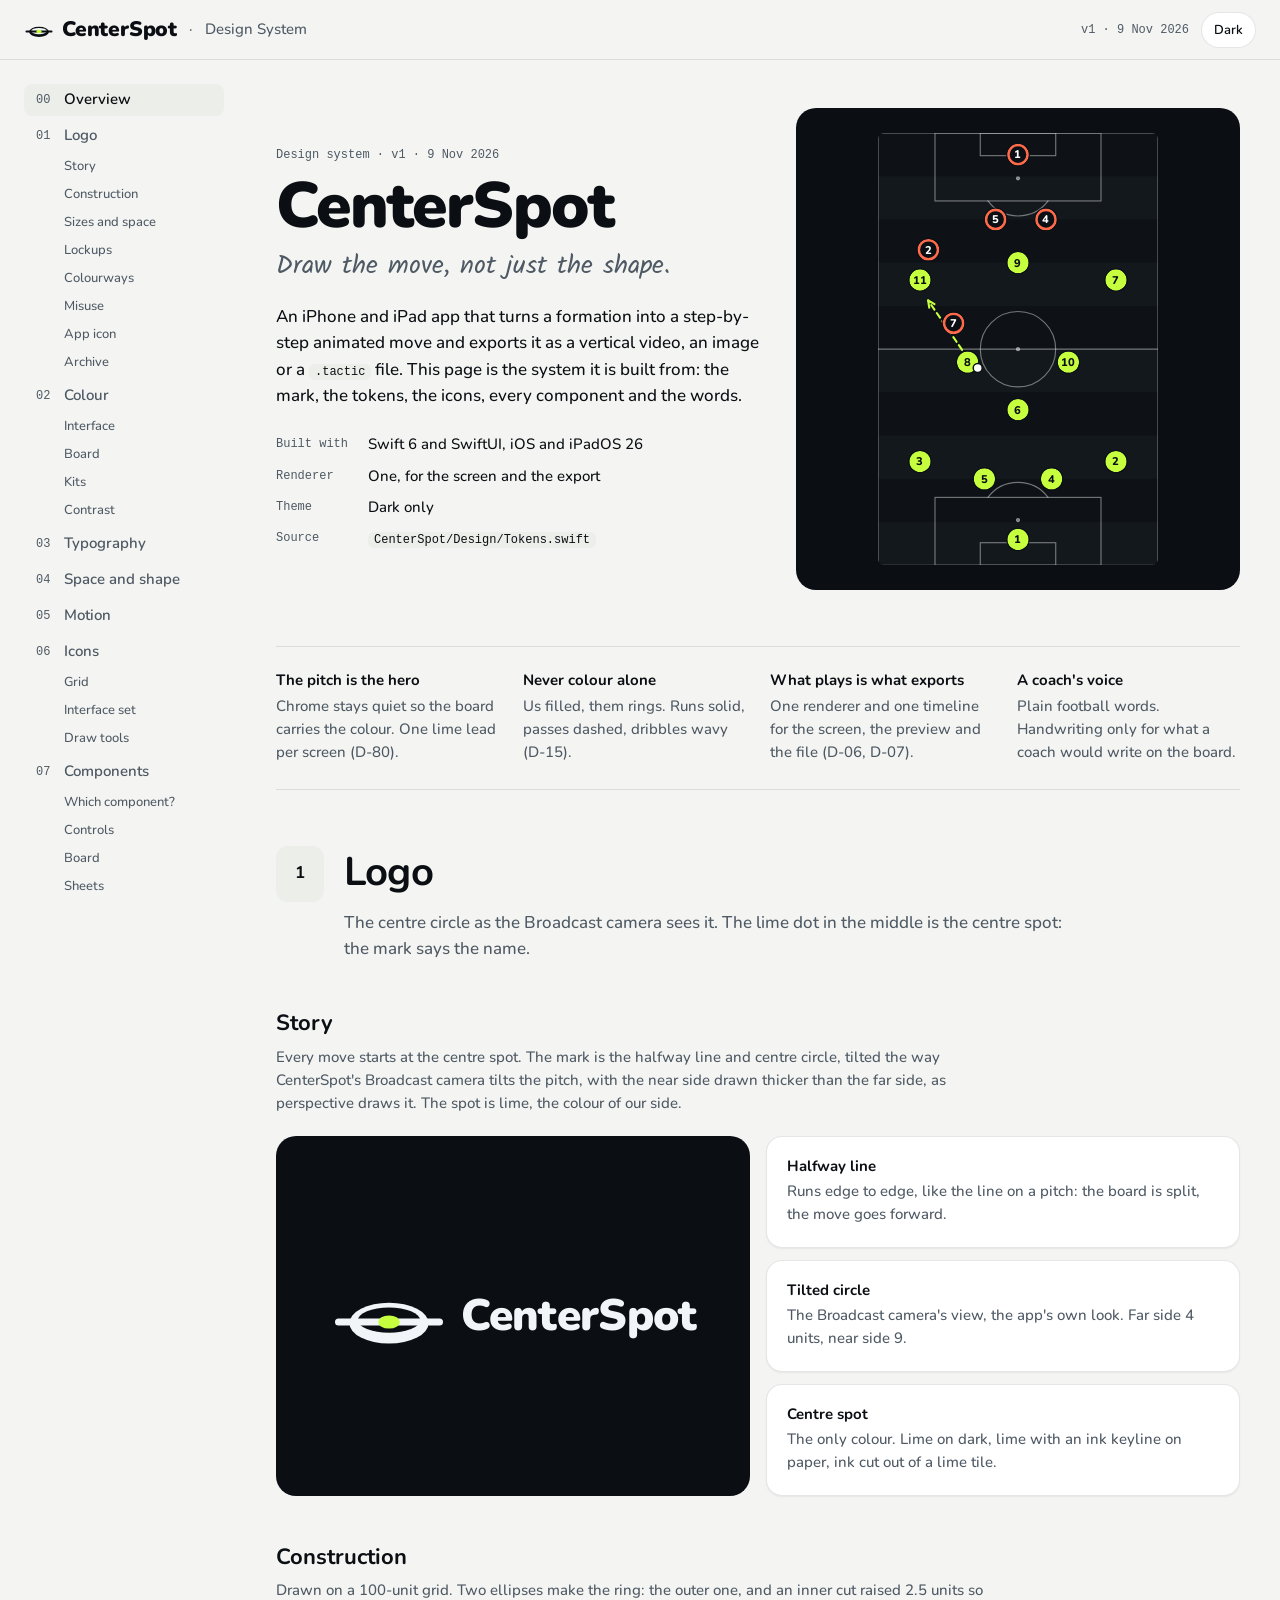
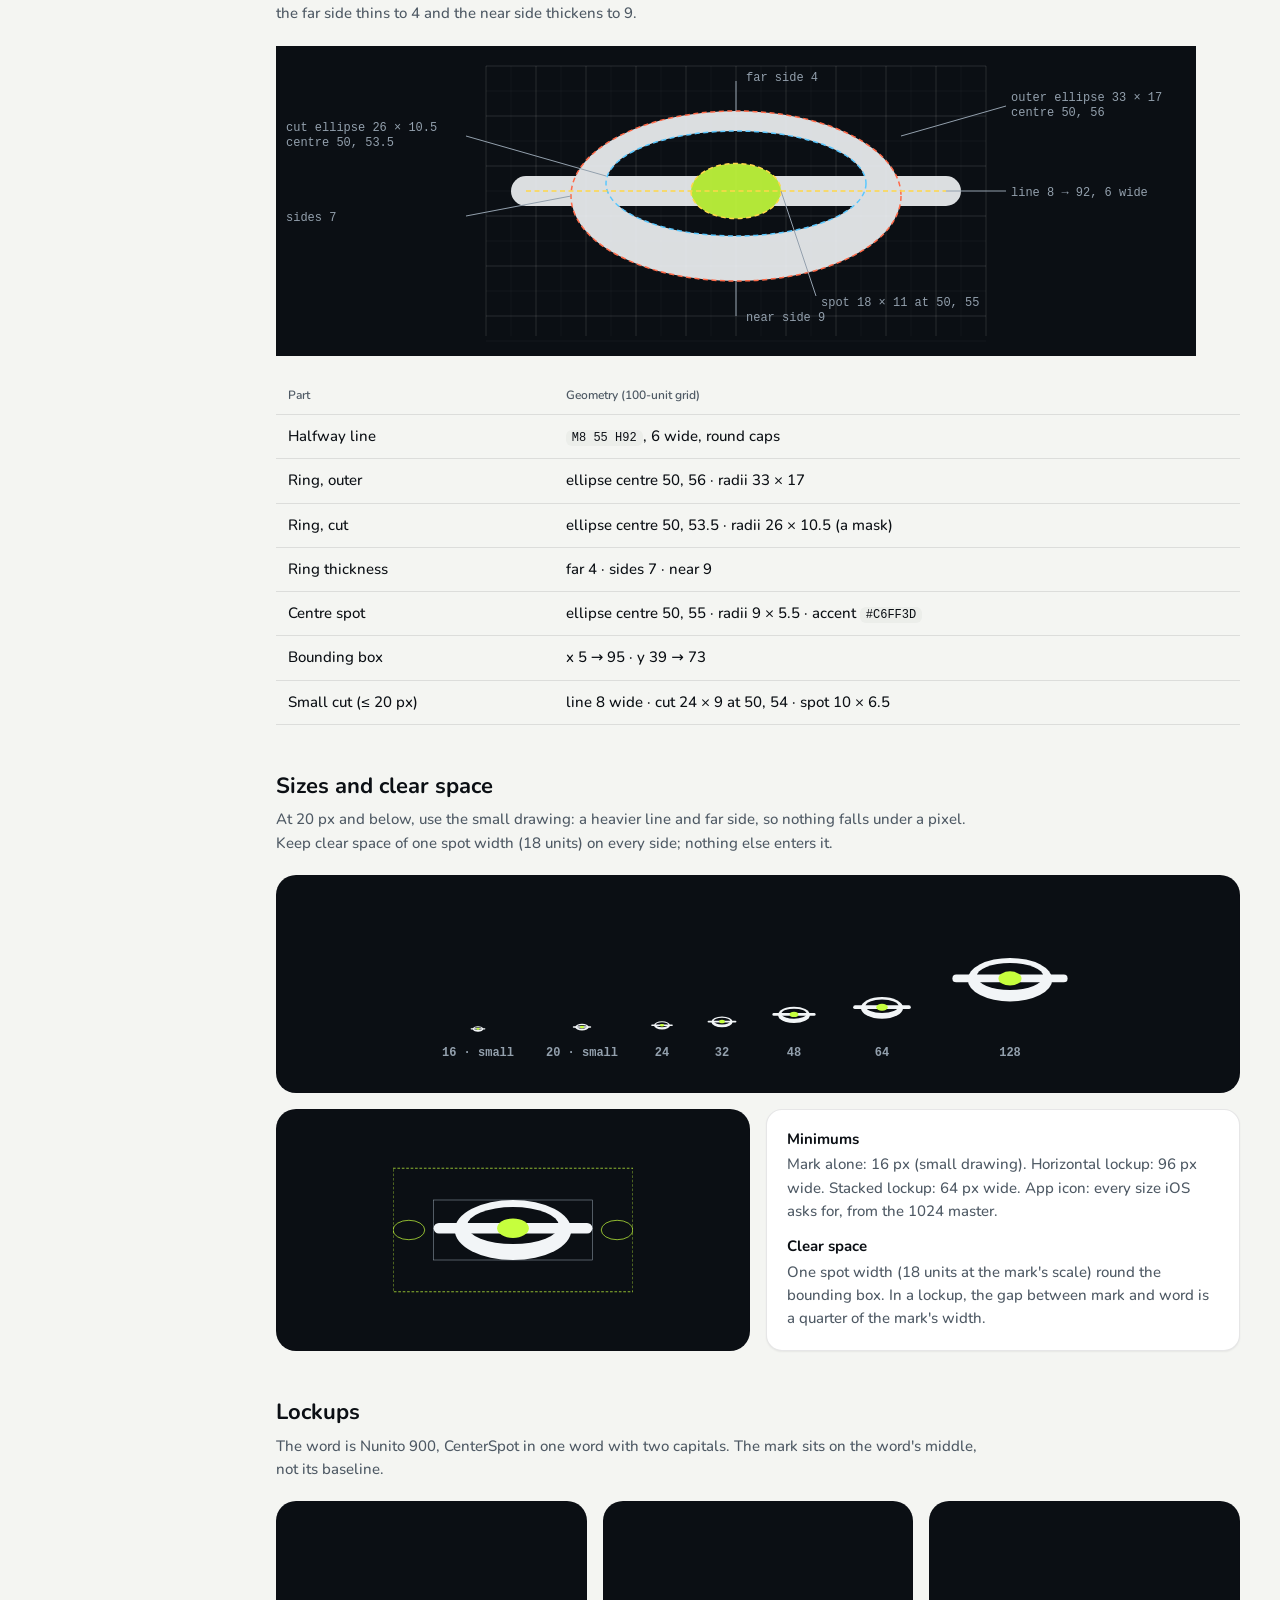
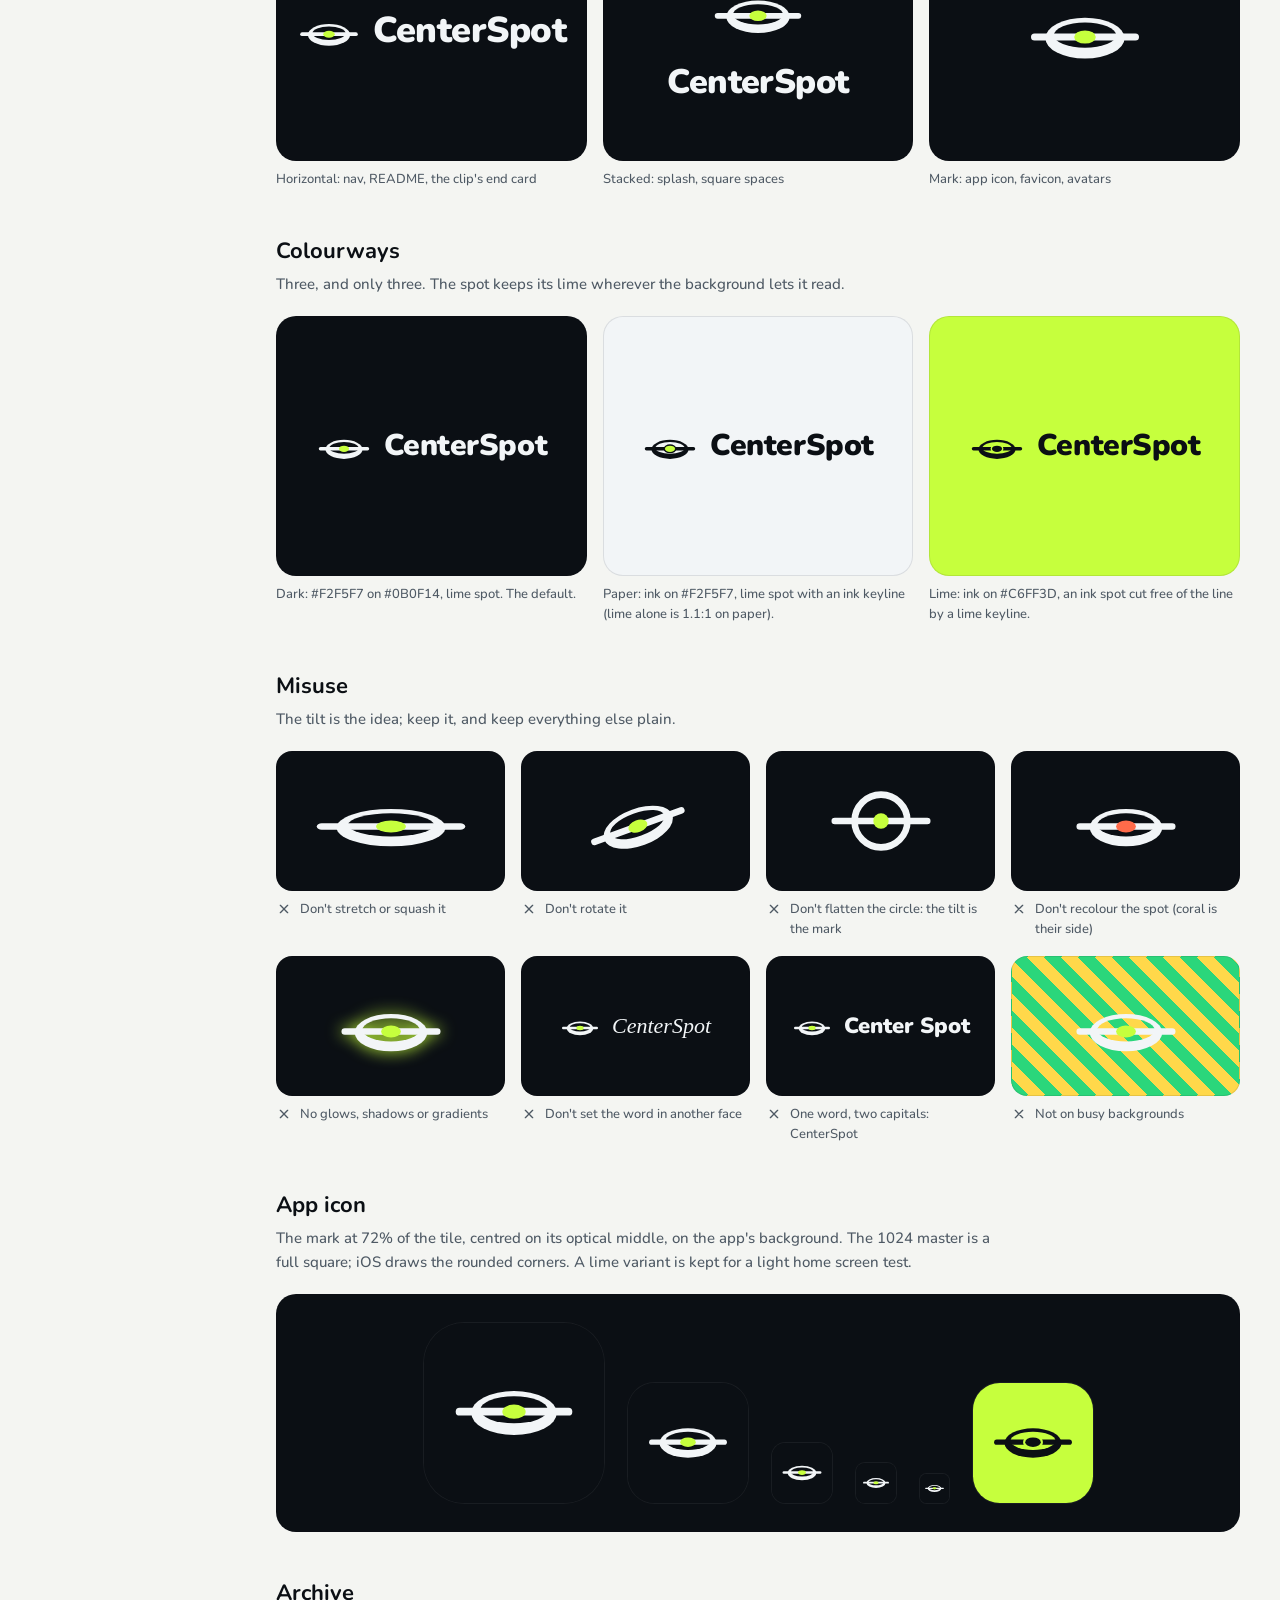
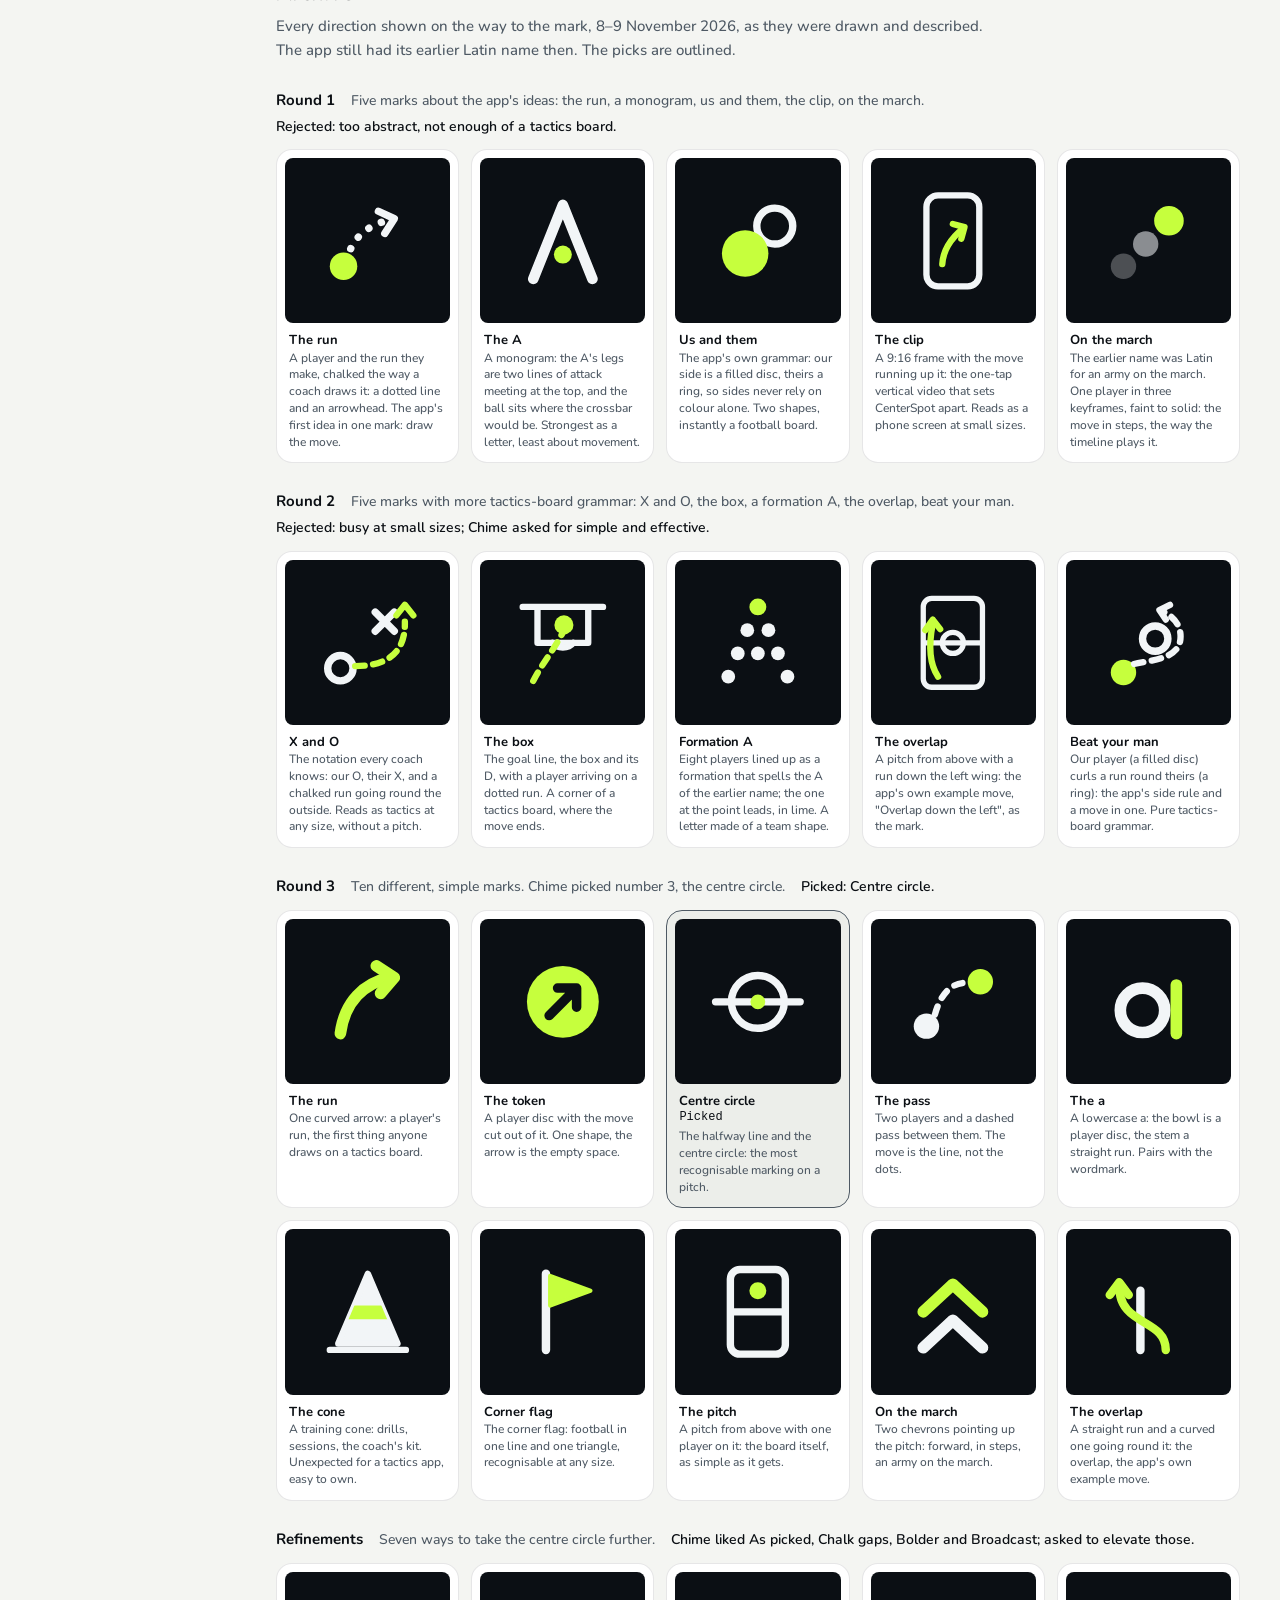
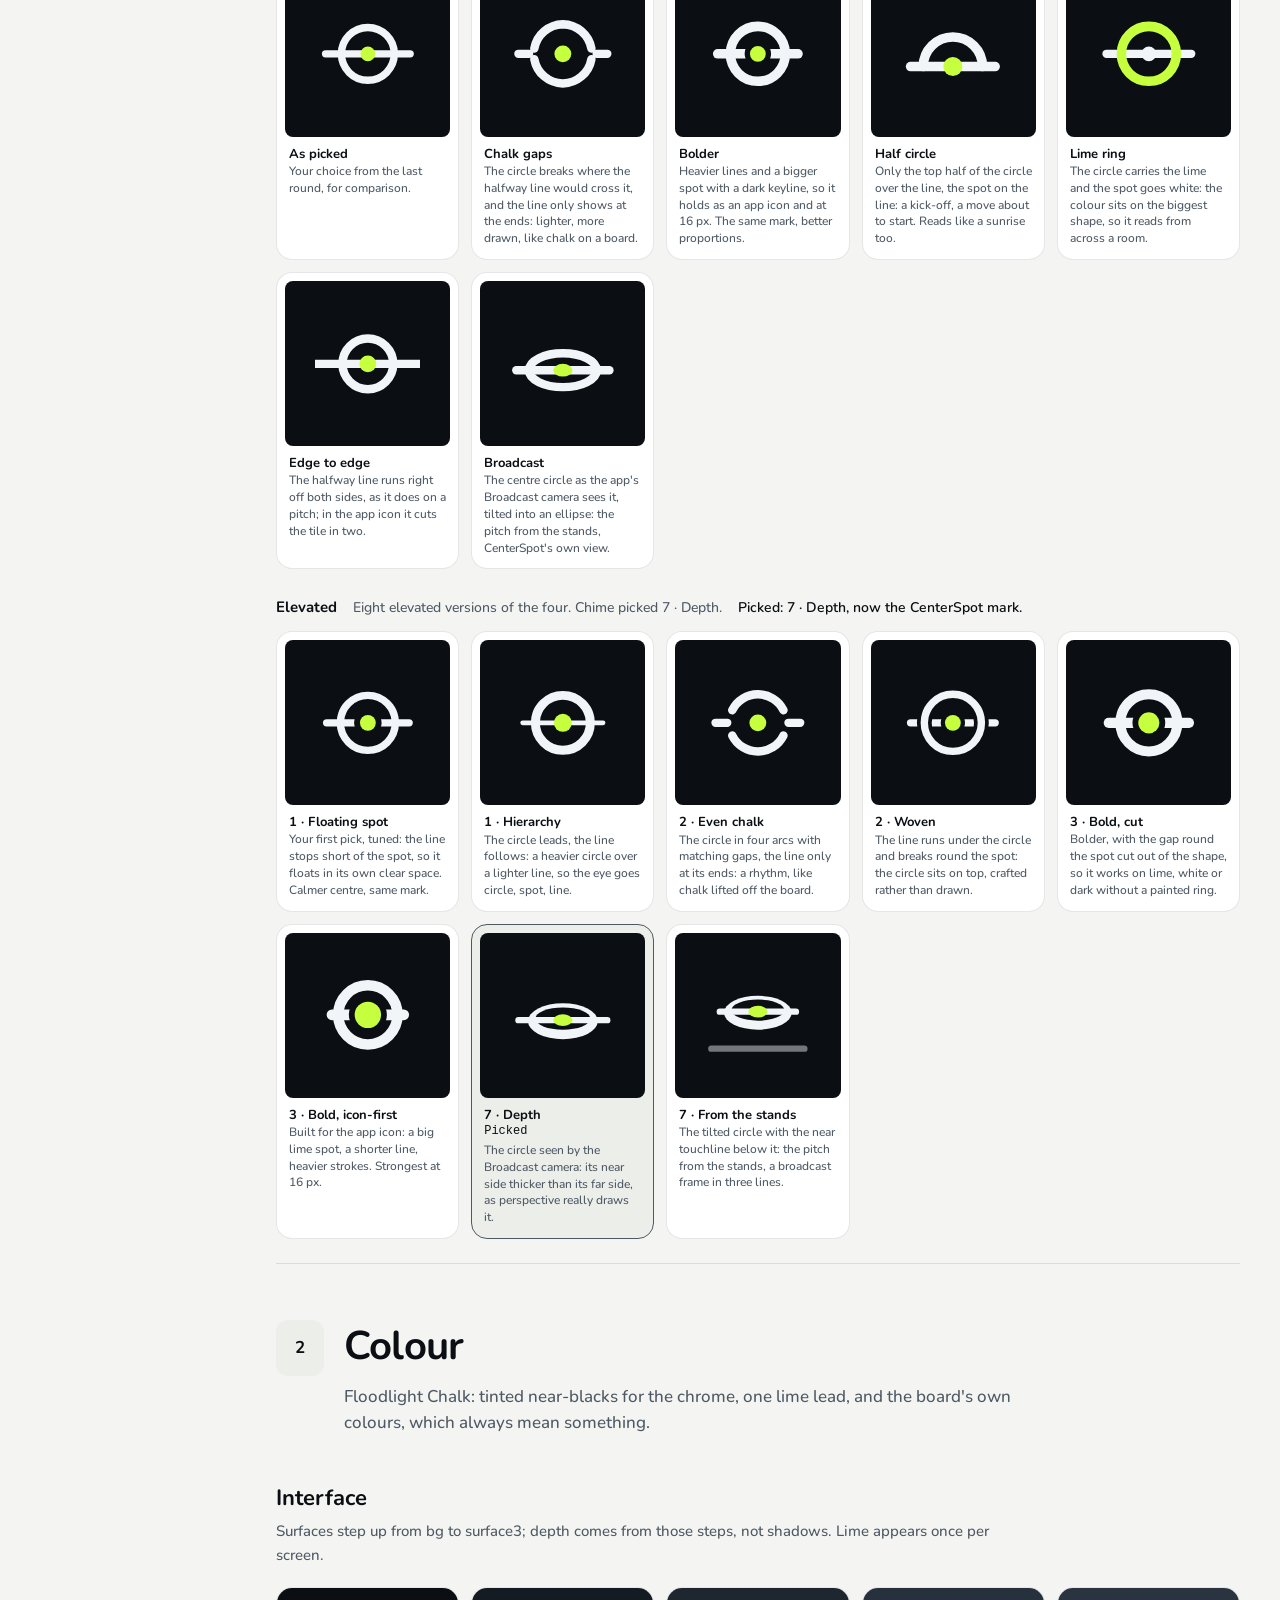
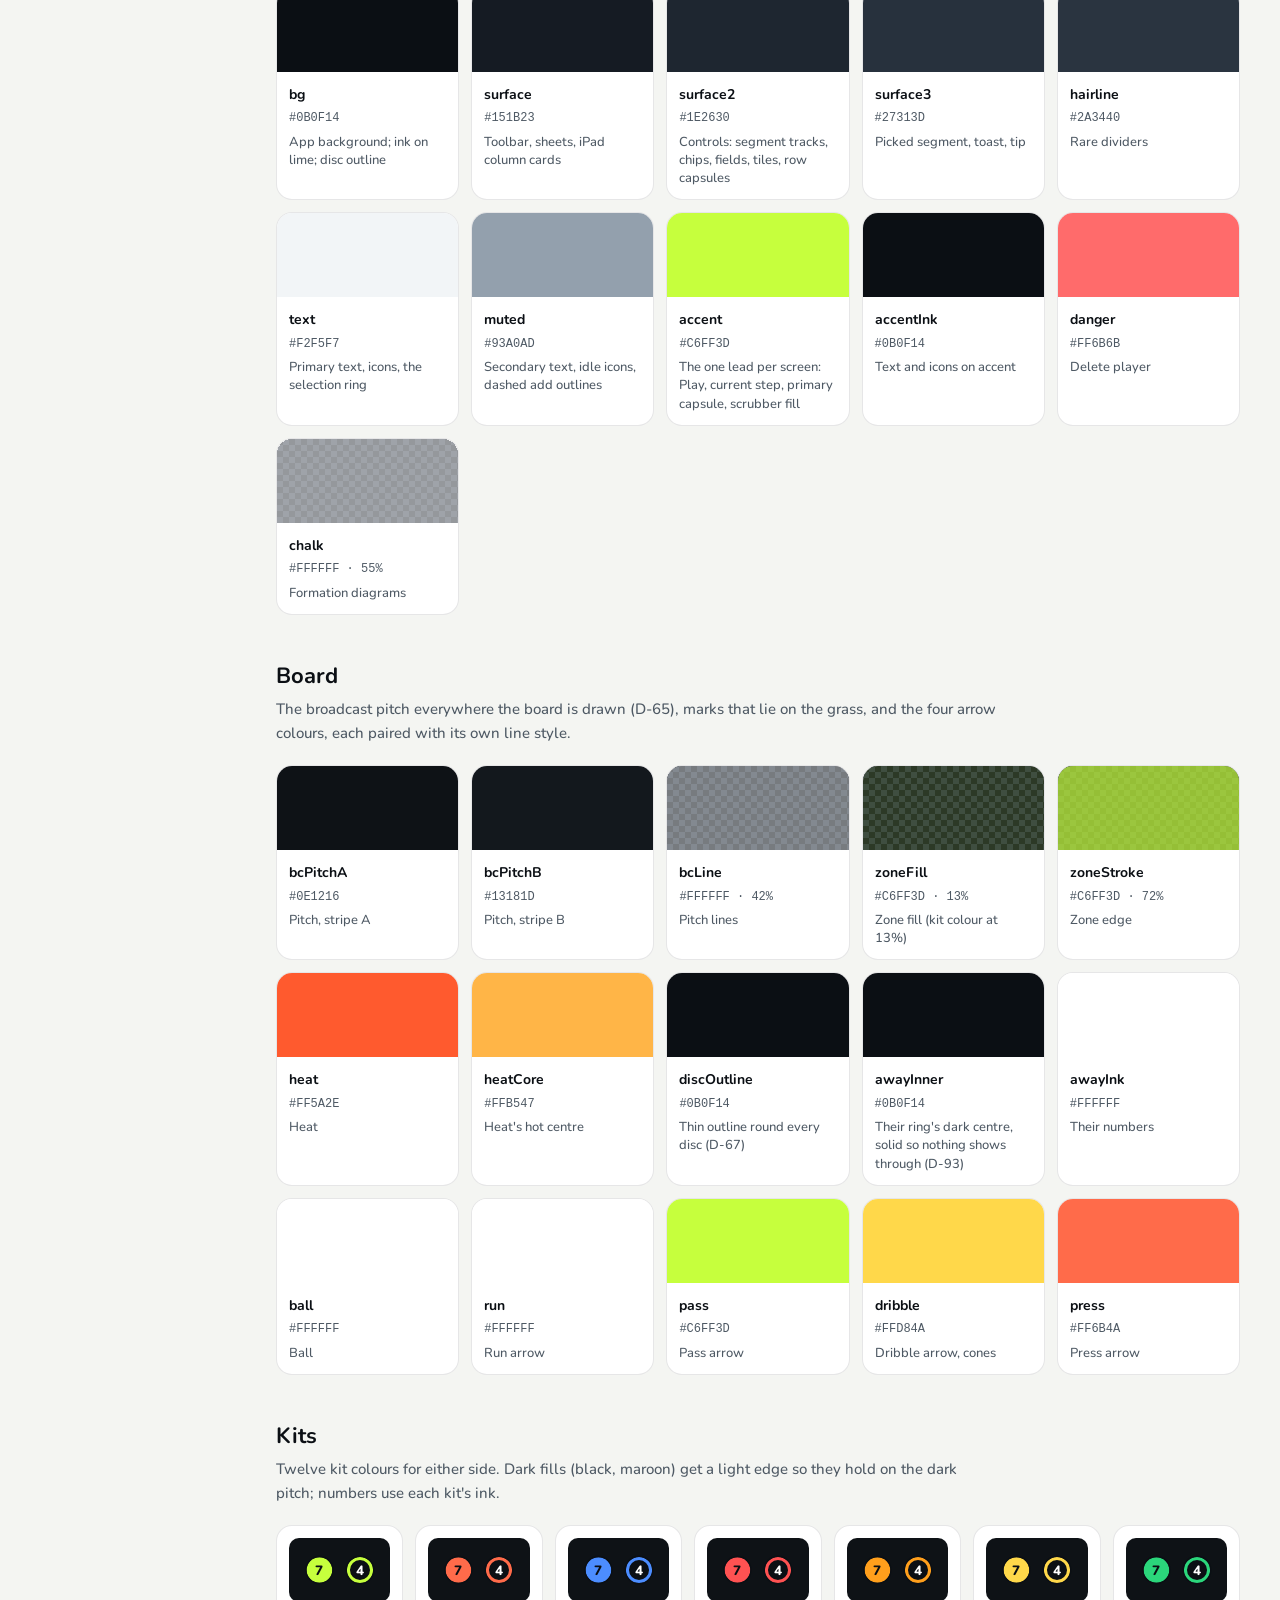
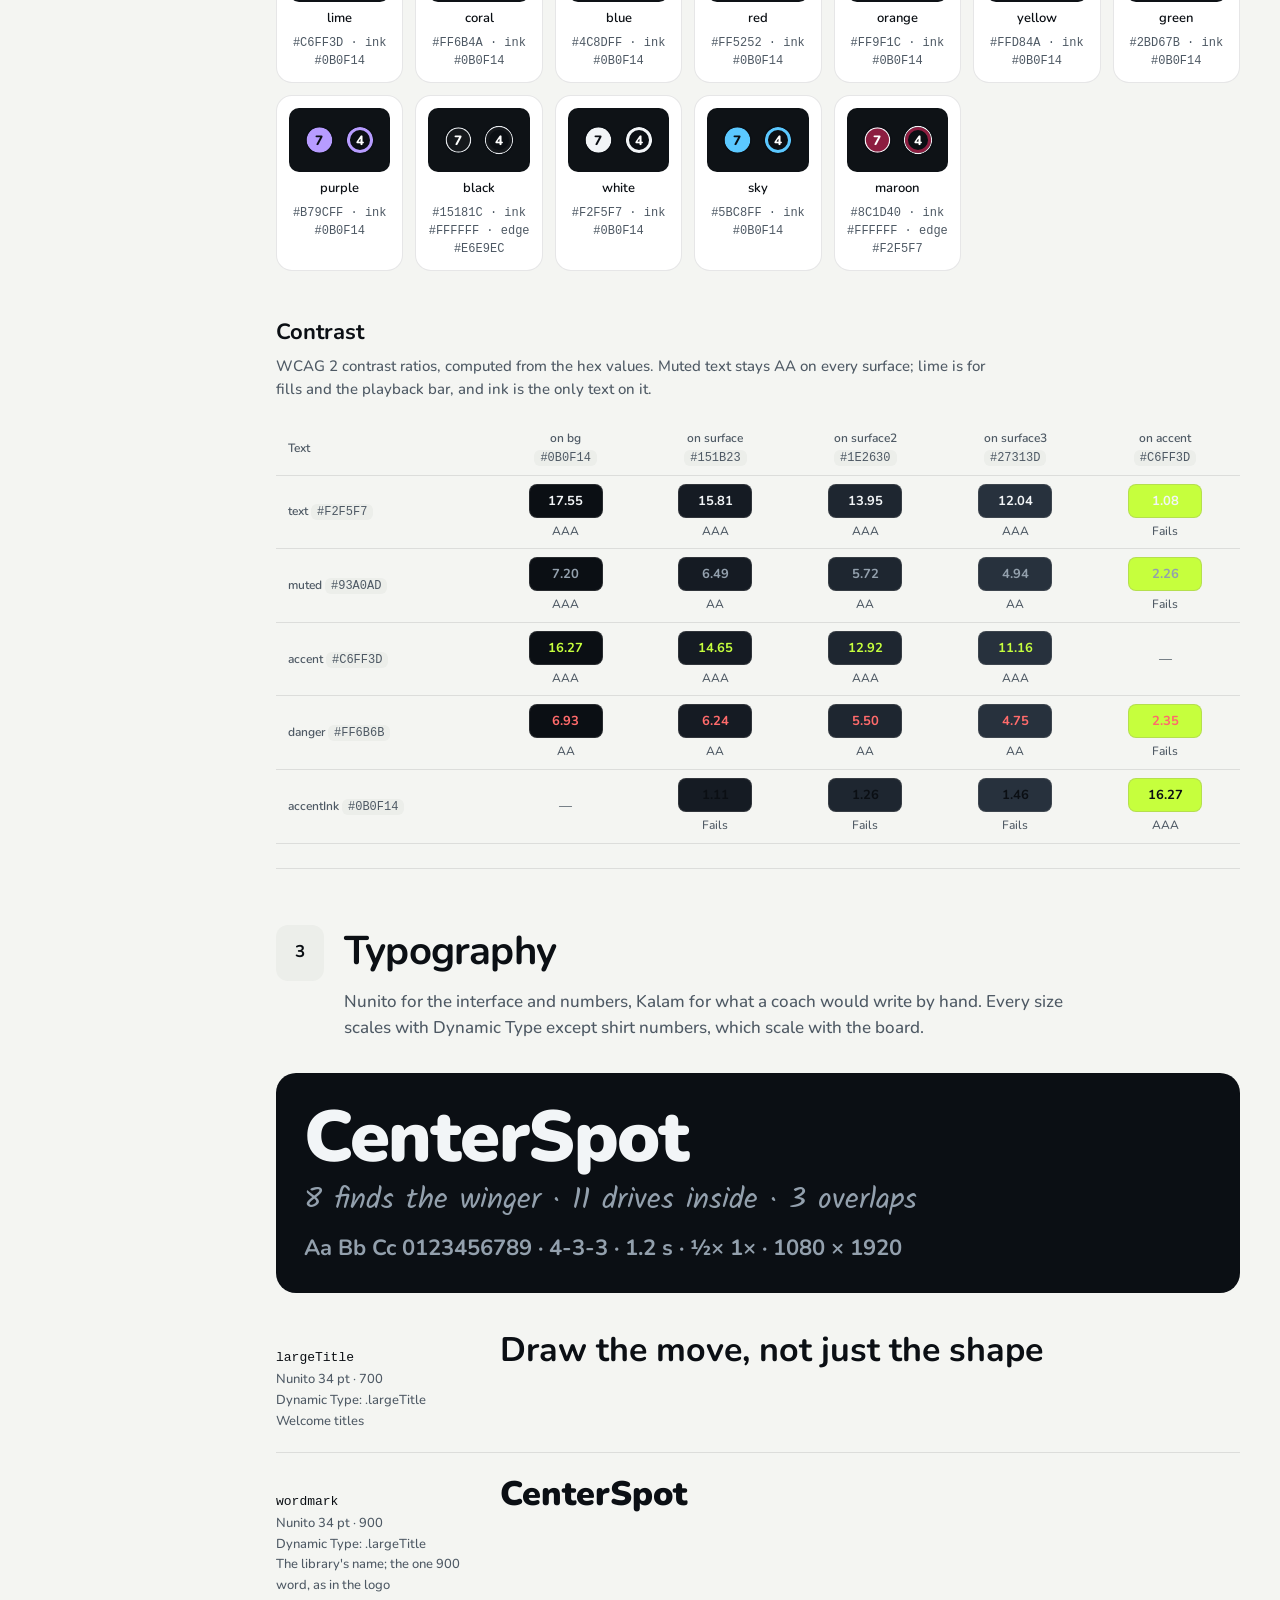
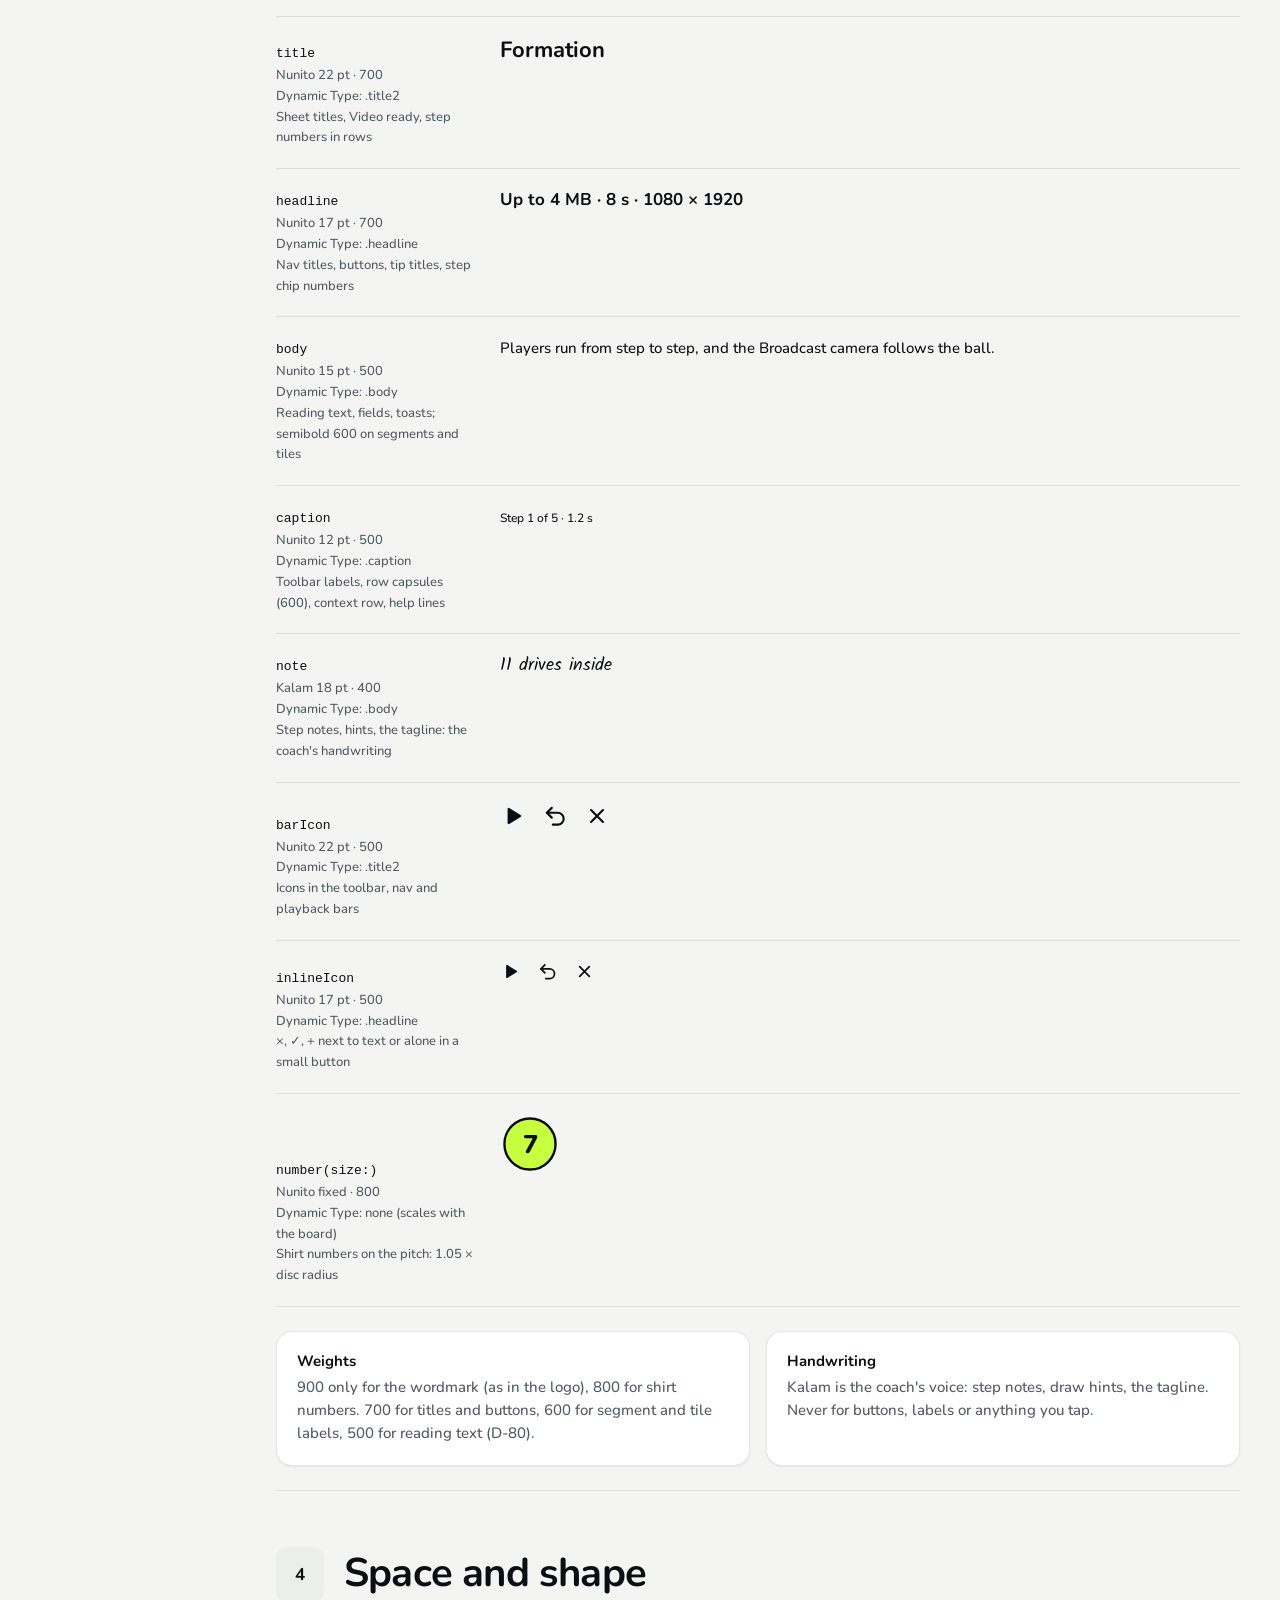
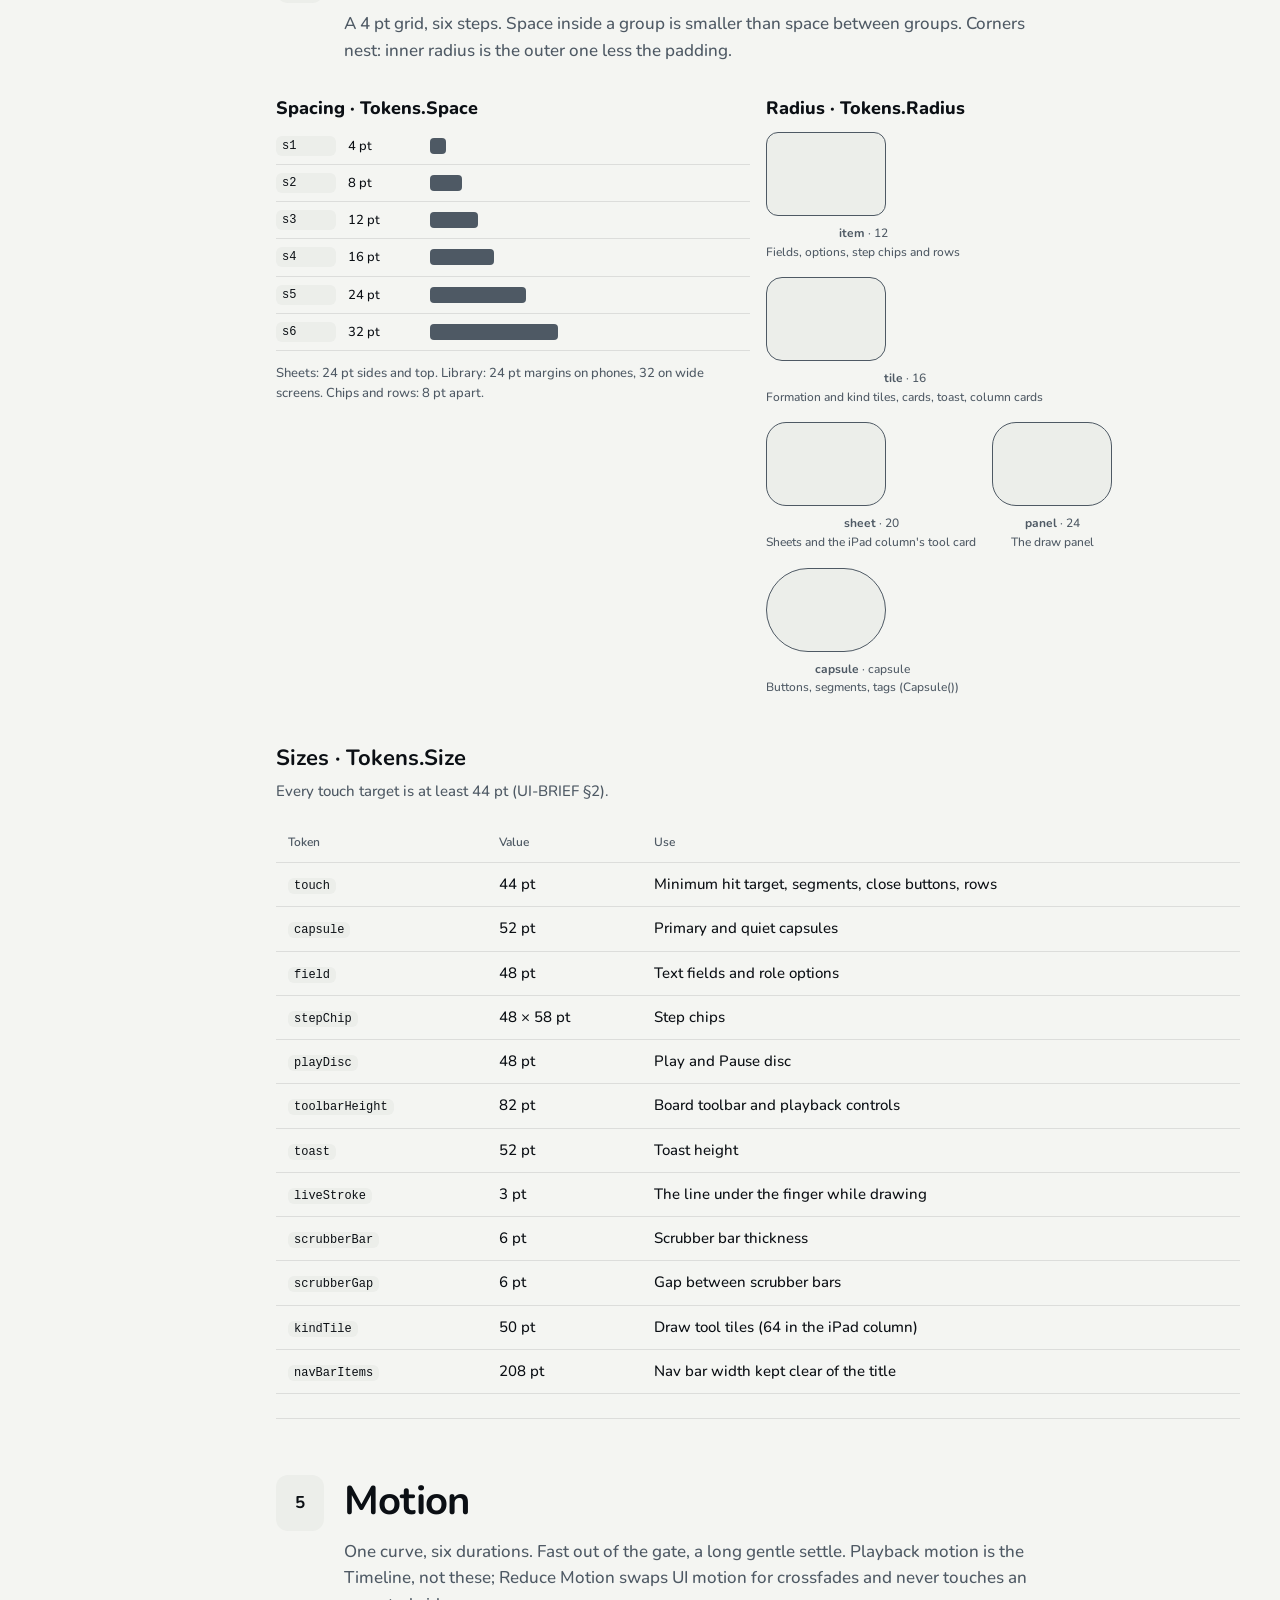
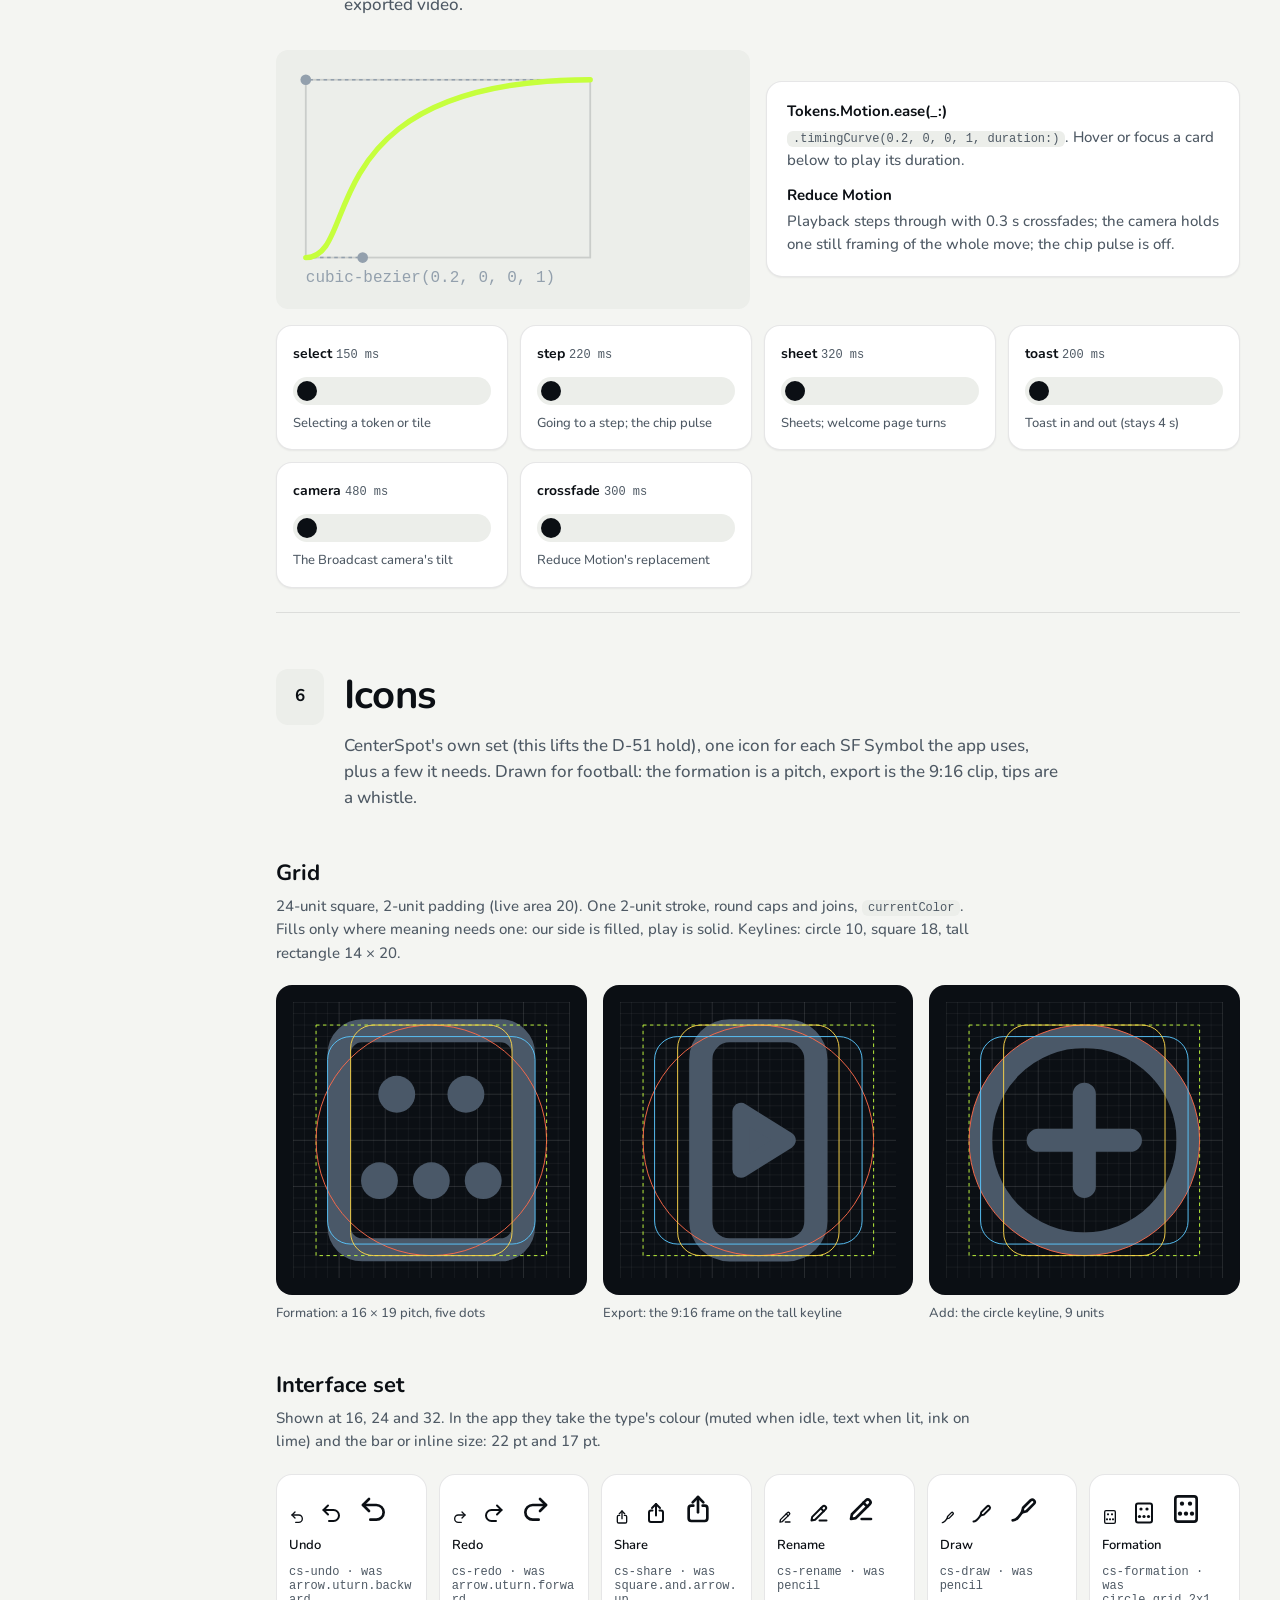
==== commit 52cee1e6: "feat: every scenario is a ready-made move, attacking or defending, on every shape (D-96) Co-Authored" ====
--- a/design-system/index.html
+++ b/design-system/index.html
@@ -4,7 +4,7 @@
 <meta charset="utf-8">
 <meta name="viewport" content="width=device-width, initial-scale=1">
 <title>CenterSpot Design System</title>
-<meta name="description" content="The CenterSpot design system: logo, colour, type, space, motion, icons, every component, voice and accessibility.">
+<meta name="description" content="The CenterSpot design system: logo, colour, type, space, motion, icons, every component, scenarios, voice and accessibility.">
 <link rel="icon" href="downloads/logo/app-icon-1024.svg">
 <link rel="preconnect" href="https://fonts.googleapis.com"><link rel="preconnect" href="https://fonts.gstatic.com" crossorigin>
 <link href="https://fonts.googleapis.com/css2?family=Kalam:wght@400&family=Nunito:ital,wght@0,500;0,600;0,700;0,800;0,900&display=swap" rel="stylesheet">
@@ -376,6 +376,42 @@
 .legend { display: flex; flex-wrap: wrap; gap: 8px 16px; font: 600 12px Nunito; color: var(--muted); margin-top: 12px; }
 .legend span { display: inline-flex; align-items: center; gap: 6px; }
 
+/* Scenarios (D-94): the sheet's tab, the tile, the live move. Pictures come from mockup/scenarios-screens.js. */
+.scn-phone { width: 405px; max-width: 100%; height: 780px; border-radius: 44px; border: 6px solid #1A1F26; background: var(--bg); overflow: hidden; display: flex; flex-direction: column; }
+.scn-behind { height: 48px; flex-shrink: 0; background: #06080B; }
+.scn-phone .sheet { flex: 1; min-height: 0; display: flex; flex-direction: column; padding: 0; border-radius: 20px 20px 0 0; }
+.scn-pinned { padding: 20px 24px 0; display: flex; flex-direction: column; gap: 16px; }
+.scn-list { flex: 1; min-height: 0; overflow: hidden; padding: 16px 24px 0; display: flex; flex-direction: column; gap: 16px; }
+.scn-list > * { flex-shrink: 0; }
+.scn-foot { padding: 12px 24px 24px; background: var(--surface); box-shadow: 0 -12px 16px var(--surface); position: relative; }
+.scn-chip { align-self: flex-start; height: 44px; padding: 0 14px 0 16px; border-radius: 999px; background: var(--surface-2); display: inline-flex; align-items: center; gap: 6px; font: 700 15px Nunito; }
+.scn-chip small { font: 500 12px Nunito; color: var(--muted); }
+.scn-help { font: 500 12px/1.3 Nunito; color: var(--muted); margin: -8px 0 0 4px; }
+.scn-group h4 { font: 700 17px/1.3 Nunito; margin: 4px 0 12px; }
+.scn-grid { display: grid; grid-template-columns: repeat(2, minmax(0, 1fr)); gap: 12px; align-items: stretch; }
+.scn-grid.c3 { grid-template-columns: repeat(3, minmax(0, 1fr)); }
+.scn-tile { border-radius: 16px; background: var(--surface-2); border: 2px solid transparent; padding: 8px 8px 12px; display: flex; flex-direction: column; gap: 6px; min-width: 0; }
+.scn-tile.on { border-color: var(--text); }
+.scn-tile svg, .scn-fig svg { display: block; width: 100%; height: auto; border-radius: 8px; }
+.scn-tile .tx { display: flex; flex-direction: column; gap: 2px; padding: 0 4px; }
+.scn-tile b { font: 700 15px/1.25 Nunito; }
+.scn-tile span { font: 500 12px/1.3 Nunito; color: var(--muted); display: -webkit-box; -webkit-line-clamp: 2; -webkit-box-orient: vertical; overflow: hidden; min-height: 2.6em; }
+.scn-fig { margin: 0; } .scn-fig figcaption { font: 500 12px/1.3 Nunito; color: var(--muted); margin-top: 8px; }
+.scn-cat tr.grp th { font: 700 15px Nunito; color: var(--ink); padding-top: 20px; }
+.scn-cat td code { font-size: 12px; background: none; padding: 0; color: var(--ink-2); }
+.scn-cat td { min-width: 96px; } .scn-cat td:first-child { min-width: 240px; }
+.scn-rule { width: 150px; }
+.t-note-cell { font: 400 17px/1.3 Kalam, cursive; }
+.scn-live-grid { grid-template-columns: minmax(0, 360px) minmax(0, 1fr); align-items: start; gap: 24px; }
+.scn-live button { cursor: pointer; }
+.scn-live button:focus-visible { outline: 2px solid var(--text); outline-offset: 2px; }
+.scn-live .scn-board { width: 100%; height: auto; }
+.scn-ctrls { display: flex; align-items: center; justify-content: center; gap: 24px; }
+.scn-ctrls .ib { width: 44px; height: 44px; display: grid; place-items: center; color: var(--text); }
+.scn-ctrls .disc { width: 48px; height: 48px; border-radius: 50%; background: var(--accent) !important; color: var(--accent-ink) !important; display: grid; place-items: center; }
+.scn-ctrls .disc svg + svg, .scn-ctrls .disc.on svg:first-child { display: none; }
+.scn-ctrls .disc.on svg + svg { display: block; }
+
 @media (max-width: 1100px) {
   .principles { grid-template-columns: repeat(2, minmax(0, 1fr)); }
   .layout { grid-template-columns: 1fr; }
@@ -386,6 +422,7 @@
   html { scroll-padding-top: 116px; }
   main { padding: 24px 24px 100px; }
   .comp { grid-template-columns: 1fr; }
+  .scn-live-grid { grid-template-columns: 1fr; }
 }
 @media (max-width: 760px) {
   .topbar { padding: 0 16px; } .topbar .ver, .topbar .ds { display: none; }
@@ -400,6 +437,13 @@
   .app { padding: 16px; }
   .lockup-h .w { font-size: 32px; }
   .specimen .big { font-size: 48px; }
+  .scn-grid.c3 { grid-template-columns: repeat(2, minmax(0, 1fr)); }
+  .scn-cat thead, .scn-stack thead { display: none; }
+  .scn-cat tr, .scn-stack tr { display: block; padding: 12px 0; border-bottom: 1px solid var(--rule); }
+  .scn-cat td, .scn-cat th, .scn-stack td { display: block; border: 0; padding: 2px 0; min-width: 0 !important; width: auto !important; }
+  .scn-cat td + td { display: inline; }
+  .scn-cat td + td + td::before { content: " · "; color: var(--ink-2); }
+  .scn-cat tr.grp { border-bottom: 0; padding-bottom: 0; }
 }
 @media (prefers-reduced-motion: no-preference) {
   .mo-dot { transition-property: transform; }
@@ -620,12 +664,12 @@
 <header class="topbar"><a class="lock" href="#overview" aria-label="CenterSpot design system, top"><svg class="mk" width="30" height="30" viewBox="0 0 100 100" aria-hidden="true"><use href="#cs-mark"/></svg><span class="word">CenterSpot</span></a>
 <span class="ds">Design System</span><span class="spacer"></span><span class="ver">v1 · 9 Nov 2026</span>
 <button class="theme-btn" id="theme" type="button" aria-label="Switch colour theme">Theme</button></header>
-<div class="layout"><nav class="sidenav" aria-label="Sections"><ol><li><a href="#overview"><span class="n">00</span>Overview</a></li><li><a href="#logo"><span class="n">01</span>Logo</a><ol><li><a href="#logo-story">Story</a></li><li><a href="#logo-build">Construction</a></li><li><a href="#logo-sizes">Sizes and space</a></li><li><a href="#logo-lockups">Lockups</a></li><li><a href="#logo-colour">Colourways</a></li><li><a href="#logo-misuse">Misuse</a></li><li><a href="#logo-icon">App icon</a></li><li><a href="#logo-archive">Archive</a></li></ol></li><li><a href="#colour"><span class="n">02</span>Colour</a><ol><li><a href="#colour-app">Interface</a></li><li><a href="#colour-board">Board</a></li><li><a href="#colour-kits">Kits</a></li><li><a href="#colour-contrast">Contrast</a></li></ol></li><li><a href="#type"><span class="n">03</span>Typography</a></li><li><a href="#space"><span class="n">04</span>Space and shape</a></li><li><a href="#motion"><span class="n">05</span>Motion</a></li><li><a href="#icons"><span class="n">06</span>Icons</a><ol><li><a href="#icons-grid">Grid</a></li><li><a href="#icons-set">Interface set</a></li><li><a href="#icons-tools">Draw tools</a></li></ol></li><li><a href="#components"><span class="n">07</span>Components</a><ol><li><a href="#which">Which component?</a></li><li><a href="#c-primary">Controls</a></li><li><a href="#c-toolbar">Board</a></li><li><a href="#c-playersheet">Sheets</a></li><li><a href="#c-toast">Feedback</a></li><li><a href="#c-library">Library</a></li><li><a href="#c-pitch">On the pitch</a></li></ol></li><li><a href="#voice"><span class="n">08</span>Voice and tone</a></li><li><a href="#a11y"><span class="n">09</span>Accessibility</a></li><li><a href="#downloads"><span class="n">10</span>Downloads</a></li></ol></nav>
+<div class="layout"><nav class="sidenav" aria-label="Sections"><ol><li><a href="#overview"><span class="n">00</span>Overview</a></li><li><a href="#logo"><span class="n">01</span>Logo</a><ol><li><a href="#logo-story">Story</a></li><li><a href="#logo-build">Construction</a></li><li><a href="#logo-sizes">Sizes and space</a></li><li><a href="#logo-lockups">Lockups</a></li><li><a href="#logo-colour">Colourways</a></li><li><a href="#logo-misuse">Misuse</a></li><li><a href="#logo-icon">App icon</a></li><li><a href="#logo-archive">Archive</a></li></ol></li><li><a href="#colour"><span class="n">02</span>Colour</a><ol><li><a href="#colour-app">Interface</a></li><li><a href="#colour-board">Board</a></li><li><a href="#colour-kits">Kits</a></li><li><a href="#colour-contrast">Contrast</a></li></ol></li><li><a href="#type"><span class="n">03</span>Typography</a></li><li><a href="#space"><span class="n">04</span>Space and shape</a></li><li><a href="#motion"><span class="n">05</span>Motion</a></li><li><a href="#icons"><span class="n">06</span>Icons</a><ol><li><a href="#icons-grid">Grid</a></li><li><a href="#icons-set">Interface set</a></li><li><a href="#icons-tools">Draw tools</a></li></ol></li><li><a href="#components"><span class="n">07</span>Components</a><ol><li><a href="#which">Which component?</a></li><li><a href="#c-primary">Controls</a></li><li><a href="#c-toolbar">Board</a></li><li><a href="#c-playersheet">Sheets</a></li><li><a href="#c-toast">Feedback</a></li><li><a href="#c-library">Library</a></li><li><a href="#c-pitch">On the pitch</a></li></ol></li><li><a href="#scenarios"><span class="n">08</span>Scenarios</a><ol><li><a href="#c-scenario-sheet">Sheet</a></li><li><a href="#c-scenario-tile">Tile</a></li><li><a href="#scn-catalogue">Catalogue</a></li><li><a href="#scn-motion">Moves</a></li><li><a href="#scn-copy">Copy</a></li><li><a href="#scn-live-sub">Live example</a></li></ol></li><li><a href="#voice"><span class="n">09</span>Voice and tone</a></li><li><a href="#a11y"><span class="n">10</span>Accessibility</a></li><li><a href="#downloads"><span class="n">11</span>Downloads</a></li></ol></nav>
 <main><section class="sec" id="overview">
 <div class="hero"><div><span class="kicker">Design system · v1 · 9 Nov 2026</span><h1>CenterSpot</h1><p class="tag">Draw the move, not just the shape.</p>
 <p class="intro">An iPhone and iPad app that turns a formation into a step-by-step animated move and exports it as a vertical video, an image or a <code>.tactic</code> file. This page is the system it is built from: the mark, the tokens, the icons, every component and the words.</p>
 <dl class="facts"><dt>Built with</dt><dd>Swift 6 and SwiftUI, iOS and iPadOS 26</dd><dt>Renderer</dt><dd>One, for the screen and the export</dd><dt>Theme</dt><dd>Dark only</dd><dt>Source</dt><dd><code>CenterSpot/Design/Tokens.swift</code></dd></dl></div>
-<div class="hero-art"><svg class="board" viewBox="0 0 280 432.35" width="280" height="432.35" role="img" aria-label="The example move, Overlap down the left, at step 1"><rect x="0" y="0" width="280" height="43.74" fill="#0E1216"/><rect x="0" y="43.24" width="280" height="43.74" fill="#13181D"/><rect x="0" y="86.47" width="280" height="43.74" fill="#0E1216"/><rect x="0" y="129.71" width="280" height="43.74" fill="#13181D"/><rect x="0" y="172.94" width="280" height="43.74" fill="#0E1216"/><rect x="0" y="216.18" width="280" height="43.74" fill="#13181D"/><rect x="0" y="259.41" width="280" height="43.74" fill="#0E1216"/><rect x="0" y="302.65" width="280" height="43.74" fill="#13181D"/><rect x="0" y="345.88" width="280" height="43.74" fill="#0E1216"/><rect x="0" y="389.12" width="280" height="43.74" fill="#13181D"/><g fill="none" stroke="rgba(255,255,255,.42)" stroke-width="1.14" stroke-linecap="round"><rect x="0" y="0" width="280" height="432.35"/><line x1="0" y1="216.18" x2="280" y2="216.18"/><circle cx="140" cy="216.18" r="37.68"/><circle cx="140" cy="216.18" r="1.59" fill="rgba(255,255,255,.42)"/><rect x="56.99" y="0" width="166.02" height="67.94"/><rect x="102.28" y="0" width="75.44" height="22.65"/><circle cx="140" cy="45.29" r="1.59" fill="rgba(255,255,255,.42)"/><path d="M 109.9 67.94 A 37.68 37.68 0 0 0 170.1 67.94"/><rect x="56.99" y="364.41" width="166.02" height="67.94"/><rect x="102.28" y="409.71" width="75.44" height="22.65"/><circle cx="140" cy="387.06" r="1.59" fill="rgba(255,255,255,.42)"/><path d="M 109.9 364.41 A 37.68 37.68 0 0 1 170.1 364.41"/></g><g opacity="1.0" fill="none" stroke="#C6FF3D" stroke-width="2.11" stroke-linecap="round" stroke-linejoin="round"><path d="M 89.6 224.82 L 50.14 167.48" stroke-dasharray="5.68 4.06"/><path d="M 56.49 171.1 L 50.14 167.48 L 51.25 174.7"/></g><circle cx="140" cy="406.41" r="10.64" fill="#C6FF3D"/><circle cx="140" cy="406.41" r="11.17" fill="none" stroke="#0B0F14" stroke-width="1.06"/><text x="140" y="410.24" text-anchor="middle" font-family="Nunito, sans-serif" font-weight="800" font-size="11.17" fill="#0B0F14">1</text><circle cx="42" cy="328.59" r="10.64" fill="#C6FF3D"/><circle cx="42" cy="328.59" r="11.17" fill="none" stroke="#0B0F14" stroke-width="1.06"/><text x="42" y="332.42" text-anchor="middle" font-family="Nunito, sans-serif" font-weight="800" font-size="11.17" fill="#0B0F14">3</text><circle cx="106.4" cy="345.88" r="10.64" fill="#C6FF3D"/><circle cx="106.4" cy="345.88" r="11.17" fill="none" stroke="#0B0F14" stroke-width="1.06"/><text x="106.4" y="349.71" text-anchor="middle" font-family="Nunito, sans-serif" font-weight="800" font-size="11.17" fill="#0B0F14">5</text><circle cx="173.6" cy="345.88" r="10.64" fill="#C6FF3D"/><circle cx="173.6" cy="345.88" r="11.17" fill="none" stroke="#0B0F14" stroke-width="1.06"/><text x="173.6" y="349.71" text-anchor="middle" font-family="Nunito, sans-serif" font-weight="800" font-size="11.17" fill="#0B0F14">4</text><circle cx="238" cy="328.59" r="10.64" fill="#C6FF3D"/><circle cx="238" cy="328.59" r="11.17" fill="none" stroke="#0B0F14" stroke-width="1.06"/><text x="238" y="332.42" text-anchor="middle" font-family="Nunito, sans-serif" font-weight="800" font-size="11.17" fill="#0B0F14">2</text><circle cx="140" cy="276.71" r="10.64" fill="#C6FF3D"/><circle cx="140" cy="276.71" r="11.17" fill="none" stroke="#0B0F14" stroke-width="1.06"/><text x="140" y="280.54" text-anchor="middle" font-family="Nunito, sans-serif" font-weight="800" font-size="11.17" fill="#0B0F14">6</text><circle cx="89.6" cy="229.15" r="10.64" fill="#C6FF3D"/><circle cx="89.6" cy="229.15" r="11.17" fill="none" stroke="#0B0F14" stroke-width="1.06"/><text x="89.6" y="232.98" text-anchor="middle" font-family="Nunito, sans-serif" font-weight="800" font-size="11.17" fill="#0B0F14">8</text><circle cx="190.4" cy="229.15" r="10.64" fill="#C6FF3D"/><circle cx="190.4" cy="229.15" r="11.17" fill="none" stroke="#0B0F14" stroke-width="1.06"/><text x="190.4" y="232.98" text-anchor="middle" font-family="Nunito, sans-serif" font-weight="800" font-size="11.17" fill="#0B0F14">10</text><circle cx="42" cy="147" r="10.64" fill="#C6FF3D"/><circle cx="42" cy="147" r="11.17" fill="none" stroke="#0B0F14" stroke-width="1.06"/><text x="42" y="150.83" text-anchor="middle" font-family="Nunito, sans-serif" font-weight="800" font-size="11.17" fill="#0B0F14">11</text><circle cx="140" cy="129.71" r="10.64" fill="#C6FF3D"/><circle cx="140" cy="129.71" r="11.17" fill="none" stroke="#0B0F14" stroke-width="1.06"/><text x="140" y="133.54" text-anchor="middle" font-family="Nunito, sans-serif" font-weight="800" font-size="11.17" fill="#0B0F14">9</text><circle cx="238" cy="147" r="10.64" fill="#C6FF3D"/><circle cx="238" cy="147" r="11.17" fill="none" stroke="#0B0F14" stroke-width="1.06"/><text x="238" y="150.83" text-anchor="middle" font-family="Nunito, sans-serif" font-weight="800" font-size="11.17" fill="#0B0F14">7</text><circle cx="140" cy="21.62" r="9.58" fill="rgba(11,15,20,.85)" stroke="#FF6B4A" stroke-width="2.55"/><circle cx="140" cy="21.62" r="11.38" fill="none" stroke="#0B0F14" stroke-width="1.06"/><text x="140" y="25.45" text-anchor="middle" font-family="Nunito, sans-serif" font-weight="800" font-size="11.17" fill="#FFFFFF">1</text><circle cx="50.4" cy="116.74" r="9.58" fill="rgba(11,15,20,.85)" stroke="#FF6B4A" stroke-width="2.55"/><circle cx="50.4" cy="116.74" r="11.38" fill="none" stroke="#0B0F14" stroke-width="1.06"/><text x="50.4" y="120.57" text-anchor="middle" font-family="Nunito, sans-serif" font-weight="800" font-size="11.17" fill="#FFFFFF">2</text><circle cx="117.6" cy="86.47" r="9.58" fill="rgba(11,15,20,.85)" stroke="#FF6B4A" stroke-width="2.55"/><circle cx="117.6" cy="86.47" r="11.38" fill="none" stroke="#0B0F14" stroke-width="1.06"/><text x="117.6" y="90.3" text-anchor="middle" font-family="Nunito, sans-serif" font-weight="800" font-size="11.17" fill="#FFFFFF">5</text><circle cx="168" cy="86.47" r="9.58" fill="rgba(11,15,20,.85)" stroke="#FF6B4A" stroke-width="2.55"/><circle cx="168" cy="86.47" r="11.38" fill="none" stroke="#0B0F14" stroke-width="1.06"/><text x="168" y="90.3" text-anchor="middle" font-family="Nunito, sans-serif" font-weight="800" font-size="11.17" fill="#FFFFFF">4</text><circle cx="75.6" cy="190.24" r="9.58" fill="rgba(11,15,20,.85)" stroke="#FF6B4A" stroke-width="2.55"/><circle cx="75.6" cy="190.24" r="11.38" fill="none" stroke="#0B0F14" stroke-width="1.06"/><text x="75.6" y="194.07" text-anchor="middle" font-family="Nunito, sans-serif" font-weight="800" font-size="11.17" fill="#FFFFFF">7</text><circle cx="99.71" cy="234.93" r="4.47" fill="#FFFFFF"/><circle cx="99.71" cy="234.93" r="4.47" fill="none" stroke="#0B0F14" stroke-width="1.49"/></svg></div></div>
+<div class="hero-art"><svg class="board" viewBox="0 0 280 432.35" width="280" height="432.35" role="img" aria-label="The example move, Overlap down the left, at step 1"><rect x="0" y="0" width="280" height="43.74" fill="#0E1216"/><rect x="0" y="43.24" width="280" height="43.74" fill="#13181D"/><rect x="0" y="86.47" width="280" height="43.74" fill="#0E1216"/><rect x="0" y="129.71" width="280" height="43.74" fill="#13181D"/><rect x="0" y="172.94" width="280" height="43.74" fill="#0E1216"/><rect x="0" y="216.18" width="280" height="43.74" fill="#13181D"/><rect x="0" y="259.41" width="280" height="43.74" fill="#0E1216"/><rect x="0" y="302.65" width="280" height="43.74" fill="#13181D"/><rect x="0" y="345.88" width="280" height="43.74" fill="#0E1216"/><rect x="0" y="389.12" width="280" height="43.74" fill="#13181D"/><g fill="none" stroke="rgba(255,255,255,.42)" stroke-width="1.14" stroke-linecap="round"><rect x="0" y="0" width="280" height="432.35"/><line x1="0" y1="216.18" x2="280" y2="216.18"/><circle cx="140" cy="216.18" r="37.68"/><circle cx="140" cy="216.18" r="1.59" fill="rgba(255,255,255,.42)"/><rect x="56.99" y="0" width="166.02" height="67.94"/><rect x="102.28" y="0" width="75.44" height="22.65"/><circle cx="140" cy="45.29" r="1.59" fill="rgba(255,255,255,.42)"/><path d="M 109.9 67.94 A 37.68 37.68 0 0 0 170.1 67.94"/><rect x="56.99" y="364.41" width="166.02" height="67.94"/><rect x="102.28" y="409.71" width="75.44" height="22.65"/><circle cx="140" cy="387.06" r="1.59" fill="rgba(255,255,255,.42)"/><path d="M 109.9 364.41 A 37.68 37.68 0 0 1 170.1 364.41"/></g><g opacity="1.0" fill="none" stroke="#C6FF3D" stroke-width="2.11" stroke-linecap="round" stroke-linejoin="round"><path d="M 89.6 224.82 L 50.14 167.48" stroke-dasharray="5.68 4.06"/><path d="M 56.49 171.1 L 50.14 167.48 L 51.25 174.7"/></g><circle cx="140" cy="406.41" r="10.64" fill="#C6FF3D"/><circle cx="140" cy="406.41" r="11.17" fill="none" stroke="#0B0F14" stroke-width="1.06"/><text x="140" y="410.24" text-anchor="middle" font-family="Nunito, sans-serif" font-weight="800" font-size="11.17" fill="#0B0F14">1</text><circle cx="42" cy="328.59" r="10.64" fill="#C6FF3D"/><circle cx="42" cy="328.59" r="11.17" fill="none" stroke="#0B0F14" stroke-width="1.06"/><text x="42" y="332.42" text-anchor="middle" font-family="Nunito, sans-serif" font-weight="800" font-size="11.17" fill="#0B0F14">3</text><circle cx="106.4" cy="345.88" r="10.64" fill="#C6FF3D"/><circle cx="106.4" cy="345.88" r="11.17" fill="none" stroke="#0B0F14" stroke-width="1.06"/><text x="106.4" y="349.71" text-anchor="middle" font-family="Nunito, sans-serif" font-weight="800" font-size="11.17" fill="#0B0F14">5</text><circle cx="173.6" cy="345.88" r="10.64" fill="#C6FF3D"/><circle cx="173.6" cy="345.88" r="11.17" fill="none" stroke="#0B0F14" stroke-width="1.06"/><text x="173.6" y="349.71" text-anchor="middle" font-family="Nunito, sans-serif" font-weight="800" font-size="11.17" fill="#0B0F14">4</text><circle cx="238" cy="328.59" r="10.64" fill="#C6FF3D"/><circle cx="238" cy="328.59" r="11.17" fill="none" stroke="#0B0F14" stroke-width="1.06"/><text x="238" y="332.42" text-anchor="middle" font-family="Nunito, sans-serif" font-weight="800" font-size="11.17" fill="#0B0F14">2</text><circle cx="140" cy="276.71" r="10.64" fill="#C6FF3D"/><circle cx="140" cy="276.71" r="11.17" fill="none" stroke="#0B0F14" stroke-width="1.06"/><text x="140" y="280.54" text-anchor="middle" font-family="Nunito, sans-serif" font-weight="800" font-size="11.17" fill="#0B0F14">6</text><circle cx="89.6" cy="229.15" r="10.64" fill="#C6FF3D"/><circle cx="89.6" cy="229.15" r="11.17" fill="none" stroke="#0B0F14" stroke-width="1.06"/><text x="89.6" y="232.98" text-anchor="middle" font-family="Nunito, sans-serif" font-weight="800" font-size="11.17" fill="#0B0F14">8</text><circle cx="190.4" cy="229.15" r="10.64" fill="#C6FF3D"/><circle cx="190.4" cy="229.15" r="11.17" fill="none" stroke="#0B0F14" stroke-width="1.06"/><text x="190.4" y="232.98" text-anchor="middle" font-family="Nunito, sans-serif" font-weight="800" font-size="11.17" fill="#0B0F14">10</text><circle cx="42" cy="147" r="10.64" fill="#C6FF3D"/><circle cx="42" cy="147" r="11.17" fill="none" stroke="#0B0F14" stroke-width="1.06"/><text x="42" y="150.83" text-anchor="middle" font-family="Nunito, sans-serif" font-weight="800" font-size="11.17" fill="#0B0F14">11</text><circle cx="140" cy="129.71" r="10.64" fill="#C6FF3D"/><circle cx="140" cy="129.71" r="11.17" fill="none" stroke="#0B0F14" stroke-width="1.06"/><text x="140" y="133.54" text-anchor="middle" font-family="Nunito, sans-serif" font-weight="800" font-size="11.17" fill="#0B0F14">9</text><circle cx="238" cy="147" r="10.64" fill="#C6FF3D"/><circle cx="238" cy="147" r="11.17" fill="none" stroke="#0B0F14" stroke-width="1.06"/><text x="238" y="150.83" text-anchor="middle" font-family="Nunito, sans-serif" font-weight="800" font-size="11.17" fill="#0B0F14">7</text><circle cx="140" cy="21.62" r="9.58" fill="#0B0F14" stroke="#FF6B4A" stroke-width="2.55"/><circle cx="140" cy="21.62" r="11.38" fill="none" stroke="#0B0F14" stroke-width="1.06"/><text x="140" y="25.45" text-anchor="middle" font-family="Nunito, sans-serif" font-weight="800" font-size="11.17" fill="#FFFFFF">1</text><circle cx="50.4" cy="116.74" r="9.58" fill="#0B0F14" stroke="#FF6B4A" stroke-width="2.55"/><circle cx="50.4" cy="116.74" r="11.38" fill="none" stroke="#0B0F14" stroke-width="1.06"/><text x="50.4" y="120.57" text-anchor="middle" font-family="Nunito, sans-serif" font-weight="800" font-size="11.17" fill="#FFFFFF">2</text><circle cx="117.6" cy="86.47" r="9.58" fill="#0B0F14" stroke="#FF6B4A" stroke-width="2.55"/><circle cx="117.6" cy="86.47" r="11.38" fill="none" stroke="#0B0F14" stroke-width="1.06"/><text x="117.6" y="90.3" text-anchor="middle" font-family="Nunito, sans-serif" font-weight="800" font-size="11.17" fill="#FFFFFF">5</text><circle cx="168" cy="86.47" r="9.58" fill="#0B0F14" stroke="#FF6B4A" stroke-width="2.55"/><circle cx="168" cy="86.47" r="11.38" fill="none" stroke="#0B0F14" stroke-width="1.06"/><text x="168" y="90.3" text-anchor="middle" font-family="Nunito, sans-serif" font-weight="800" font-size="11.17" fill="#FFFFFF">4</text><circle cx="75.6" cy="190.24" r="9.58" fill="#0B0F14" stroke="#FF6B4A" stroke-width="2.55"/><circle cx="75.6" cy="190.24" r="11.38" fill="none" stroke="#0B0F14" stroke-width="1.06"/><text x="75.6" y="194.07" text-anchor="middle" font-family="Nunito, sans-serif" font-weight="800" font-size="11.17" fill="#FFFFFF">7</text><circle cx="99.71" cy="234.93" r="4.47" fill="#FFFFFF"/><circle cx="99.71" cy="234.93" r="4.47" fill="none" stroke="#0B0F14" stroke-width="1.49"/></svg></div></div>
 <div class="principles">
 <div><h3>The pitch is the hero</h3><p>Chrome stays quiet so the board carries the colour. One lime lead per screen (D-80).</p></div>
 <div><h3>Never colour alone</h3><p>Us filled, them rings. Runs solid, passes dashed, dribbles wavy (D-15).</p></div>
@@ -710,8 +754,8 @@
 <div class="sub" id="logo-archive"><h3>Archive</h3><p class="lead">Every direction shown on the way to the mark, 8–9 November 2026, as they were drawn and described. The app still had its earlier Latin name then. The picks are outlined.</p><div class="arch-round"><div class="arch-head"><h4>Round 1</h4><p>Five marks about the app's ideas: the run, a monogram, us and them, the clip, on the march.</p><p class="verdict">Rejected: too abstract, not enough of a tactics board.</p></div><div class="arch-grid"><figure class="arch-card"><div class="arch-art"><svg viewBox="0 0 100 100" aria-hidden="true"><use href="#r1-m1"/></svg></div><figcaption><b>The run</b><span>A player and the run they make, chalked the way a coach draws it: a dotted line and an arrowhead. The app's first idea in one mark: draw the move.</span></figcaption></figure><figure class="arch-card"><div class="arch-art"><svg viewBox="0 0 100 100" aria-hidden="true"><use href="#r1-m2"/></svg></div><figcaption><b>The A</b><span>A monogram: the A's legs are two lines of attack meeting at the top, and the ball sits where the crossbar would be. Strongest as a letter, least about movement.</span></figcaption></figure><figure class="arch-card"><div class="arch-art"><svg viewBox="0 0 100 100" aria-hidden="true"><use href="#r1-m3"/></svg></div><figcaption><b>Us and them</b><span>The app's own grammar: our side is a filled disc, theirs a ring, so sides never rely on colour alone. Two shapes, instantly a football board.</span></figcaption></figure><figure class="arch-card"><div class="arch-art"><svg viewBox="0 0 100 100" aria-hidden="true"><use href="#r1-m4"/></svg></div><figcaption><b>The clip</b><span>A 9:16 frame with the move running up it: the one-tap vertical video that sets CenterSpot apart. Reads as a phone screen at small sizes.</span></figcaption></figure><figure class="arch-card"><div class="arch-art"><svg viewBox="0 0 100 100" aria-hidden="true"><use href="#r1-m5"/></svg></div><figcaption><b>On the march</b><span>The earlier name was Latin for an army on the march. One player in three keyframes, faint to solid: the move in steps, the way the timeline plays it.</span></figcaption></figure></div></div><div class="arch-round"><div class="arch-head"><h4>Round 2</h4><p>Five marks with more tactics-board grammar: X and O, the box, a formation A, the overlap, beat your man.</p><p class="verdict">Rejected: busy at small sizes; Chime asked for simple and effective.</p></div><div class="arch-grid"><figure class="arch-card"><div class="arch-art"><svg viewBox="0 0 100 100" aria-hidden="true"><use href="#r2-m1"/></svg></div><figcaption><b>X and O</b><span>The notation every coach knows: our O, their X, and a chalked run going round the outside. Reads as tactics at any size, without a pitch.</span></figcaption></figure><figure class="arch-card"><div class="arch-art"><svg viewBox="0 0 100 100" aria-hidden="true"><use href="#r2-m2"/></svg></div><figcaption><b>The box</b><span>The goal line, the box and its D, with a player arriving on a dotted run. A corner of a tactics board, where the move ends.</span></figcaption></figure><figure class="arch-card"><div class="arch-art"><svg viewBox="0 0 100 100" aria-hidden="true"><use href="#r2-m3"/></svg></div><figcaption><b>Formation A</b><span>Eight players lined up as a formation that spells the A of the earlier name; the one at the point leads, in lime. A letter made of a team shape.</span></figcaption></figure><figure class="arch-card"><div class="arch-art"><svg viewBox="0 0 100 100" aria-hidden="true"><use href="#r2-m4"/></svg></div><figcaption><b>The overlap</b><span>A pitch from above with a run down the left wing: the app's own example move, "Overlap down the left", as the mark.</span></figcaption></figure><figure class="arch-card"><div class="arch-art"><svg viewBox="0 0 100 100" aria-hidden="true"><use href="#r2-m5"/></svg></div><figcaption><b>Beat your man</b><span>Our player (a filled disc) curls a run round theirs (a ring): the app's side rule and a move in one. Pure tactics-board grammar.</span></figcaption></figure></div></div><div class="arch-round"><div class="arch-head"><h4>Round 3</h4><p>Ten different, simple marks. Chime picked number 3, the centre circle.</p><p class="verdict">Picked: Centre circle.</p></div><div class="arch-grid"><figure class="arch-card"><div class="arch-art"><svg viewBox="0 0 100 100" aria-hidden="true"><use href="#r3-s1"/></svg></div><figcaption><b>The run</b><span>One curved arrow: a player's run, the first thing anyone draws on a tactics board.</span></figcaption></figure><figure class="arch-card"><div class="arch-art"><svg viewBox="0 0 100 100" aria-hidden="true"><use href="#r3-s2"/></svg></div><figcaption><b>The token</b><span>A player disc with the move cut out of it. One shape, the arrow is the empty space.</span></figcaption></figure><figure class="arch-card picked"><div class="arch-art"><svg viewBox="0 0 100 100" aria-hidden="true"><use href="#r3-s3"/></svg></div><figcaption><b>Centre circle</b><em>Picked</em><span>The halfway line and the centre circle: the most recognisable marking on a pitch.</span></figcaption></figure><figure class="arch-card"><div class="arch-art"><svg viewBox="0 0 100 100" aria-hidden="true"><use href="#r3-s4"/></svg></div><figcaption><b>The pass</b><span>Two players and a dashed pass between them. The move is the line, not the dots.</span></figcaption></figure><figure class="arch-card"><div class="arch-art"><svg viewBox="0 0 100 100" aria-hidden="true"><use href="#r3-s5"/></svg></div><figcaption><b>The a</b><span>A lowercase a: the bowl is a player disc, the stem a straight run. Pairs with the wordmark.</span></figcaption></figure><figure class="arch-card"><div class="arch-art"><svg viewBox="0 0 100 100" aria-hidden="true"><use href="#r3-s6"/></svg></div><figcaption><b>The cone</b><span>A training cone: drills, sessions, the coach's kit. Unexpected for a tactics app, easy to own.</span></figcaption></figure><figure class="arch-card"><div class="arch-art"><svg viewBox="0 0 100 100" aria-hidden="true"><use href="#r3-s7"/></svg></div><figcaption><b>Corner flag</b><span>The corner flag: football in one line and one triangle, recognisable at any size.</span></figcaption></figure><figure class="arch-card"><div class="arch-art"><svg viewBox="0 0 100 100" aria-hidden="true"><use href="#r3-s8"/></svg></div><figcaption><b>The pitch</b><span>A pitch from above with one player on it: the board itself, as simple as it gets.</span></figcaption></figure><figure class="arch-card"><div class="arch-art"><svg viewBox="0 0 100 100" aria-hidden="true"><use href="#r3-s9"/></svg></div><figcaption><b>On the march</b><span>Two chevrons pointing up the pitch: forward, in steps, an army on the march.</span></figcaption></figure><figure class="arch-card"><div class="arch-art"><svg viewBox="0 0 100 100" aria-hidden="true"><use href="#r3-s10"/></svg></div><figcaption><b>The overlap</b><span>A straight run and a curved one going round it: the overlap, the app's own example move.</span></figcaption></figure></div></div><div class="arch-round"><div class="arch-head"><h4>Refinements</h4><p>Seven ways to take the centre circle further.</p><p class="verdict">Chime liked As picked, Chalk gaps, Bolder and Broadcast; asked to elevate those.</p></div><div class="arch-grid"><figure class="arch-card"><div class="arch-art"><svg viewBox="0 0 100 100" aria-hidden="true"><use href="#r4-c0"/></svg></div><figcaption><b>As picked</b><span>Your choice from the last round, for comparison.</span></figcaption></figure><figure class="arch-card"><div class="arch-art"><svg viewBox="0 0 100 100" aria-hidden="true"><use href="#r4-c1"/></svg></div><figcaption><b>Chalk gaps</b><span>The circle breaks where the halfway line would cross it, and the line only shows at the ends: lighter, more drawn, like chalk on a board.</span></figcaption></figure><figure class="arch-card"><div class="arch-art"><svg viewBox="0 0 100 100" aria-hidden="true"><use href="#r4-c2"/></svg></div><figcaption><b>Bolder</b><span>Heavier lines and a bigger spot with a dark keyline, so it holds as an app icon and at 16 px. The same mark, better proportions.</span></figcaption></figure><figure class="arch-card"><div class="arch-art"><svg viewBox="0 0 100 100" aria-hidden="true"><use href="#r4-c3"/></svg></div><figcaption><b>Half circle</b><span>Only the top half of the circle over the line, the spot on the line: a kick-off, a move about to start. Reads like a sunrise too.</span></figcaption></figure><figure class="arch-card"><div class="arch-art"><svg viewBox="0 0 100 100" aria-hidden="true"><use href="#r4-c4"/></svg></div><figcaption><b>Lime ring</b><span>The circle carries the lime and the spot goes white: the colour sits on the biggest shape, so it reads from across a room.</span></figcaption></figure><figure class="arch-card"><div class="arch-art"><svg viewBox="0 0 100 100" aria-hidden="true"><use href="#r4-c5"/></svg></div><figcaption><b>Edge to edge</b><span>The halfway line runs right off both sides, as it does on a pitch; in the app icon it cuts the tile in two.</span></figcaption></figure><figure class="arch-card"><div class="arch-art"><svg viewBox="0 0 100 100" aria-hidden="true"><use href="#r4-c6"/></svg></div><figcaption><b>Broadcast</b><span>The centre circle as the app's Broadcast camera sees it, tilted into an ellipse: the pitch from the stands, CenterSpot's own view.</span></figcaption></figure></div></div><div class="arch-round"><div class="arch-head"><h4>Elevated</h4><p>Eight elevated versions of the four. Chime picked 7 · Depth.</p><p class="verdict">Picked: 7 · Depth, now the CenterSpot mark.</p></div><div class="arch-grid"><figure class="arch-card"><div class="arch-art"><svg viewBox="0 0 100 100" aria-hidden="true"><use href="#r5-e1a"/></svg></div><figcaption><b>1 · Floating spot</b><span>Your first pick, tuned: the line stops short of the spot, so it floats in its own clear space. Calmer centre, same mark.</span></figcaption></figure><figure class="arch-card"><div class="arch-art"><svg viewBox="0 0 100 100" aria-hidden="true"><use href="#r5-e1b"/></svg></div><figcaption><b>1 · Hierarchy</b><span>The circle leads, the line follows: a heavier circle over a lighter line, so the eye goes circle, spot, line.</span></figcaption></figure><figure class="arch-card"><div class="arch-art"><svg viewBox="0 0 100 100" aria-hidden="true"><use href="#r5-e2a"/></svg></div><figcaption><b>2 · Even chalk</b><span>The circle in four arcs with matching gaps, the line only at its ends: a rhythm, like chalk lifted off the board.</span></figcaption></figure><figure class="arch-card"><div class="arch-art"><svg viewBox="0 0 100 100" aria-hidden="true"><use href="#r5-e2b"/></svg></div><figcaption><b>2 · Woven</b><span>The line runs under the circle and breaks round the spot: the circle sits on top, crafted rather than drawn.</span></figcaption></figure><figure class="arch-card"><div class="arch-art"><svg viewBox="0 0 100 100" aria-hidden="true"><use href="#r5-e3a"/></svg></div><figcaption><b>3 · Bold, cut</b><span>Bolder, with the gap round the spot cut out of the shape, so it works on lime, white or dark without a painted ring.</span></figcaption></figure><figure class="arch-card"><div class="arch-art"><svg viewBox="0 0 100 100" aria-hidden="true"><use href="#r5-e3b"/></svg></div><figcaption><b>3 · Bold, icon-first</b><span>Built for the app icon: a big lime spot, a shorter line, heavier strokes. Strongest at 16 px.</span></figcaption></figure><figure class="arch-card picked"><div class="arch-art"><svg viewBox="0 0 100 100" aria-hidden="true"><use href="#r5-e7a"/></svg></div><figcaption><b>7 · Depth</b><em>Picked</em><span>The circle seen by the Broadcast camera: its near side thicker than its far side, as perspective really draws it.</span></figcaption></figure><figure class="arch-card"><div class="arch-art"><svg viewBox="0 0 100 100" aria-hidden="true"><use href="#r5-e7b"/></svg></div><figcaption><b>7 · From the stands</b><span>The tilted circle with the near touchline below it: the pitch from the stands, a broadcast frame in three lines.</span></figcaption></figure></div></div></div>
 </section><section class="sec" id="colour"><div class="sec-head"><span class="sec-num" aria-hidden="true">2</span><h2>Colour</h2><p>Floodlight Chalk: tinted near-blacks for the chrome, one lime lead, and the board's own colours, which always mean something.</p></div>
 <div class="sub" id="colour-app"><h3>Interface</h3><p class="lead">Surfaces step up from bg to surface3; depth comes from those steps, not shadows. Lime appears once per screen.</p><div class="swatches"><div class="sw"><div class="swc"><i style="background:#0B0F14"></i></div><div class="meta"><b>bg</b><code>#0B0F14</code><p>App background; ink on lime; disc outline</p></div></div><div class="sw"><div class="swc"><i style="background:#151B23"></i></div><div class="meta"><b>surface</b><code>#151B23</code><p>Toolbar, sheets, iPad column cards</p></div></div><div class="sw"><div class="swc"><i style="background:#1E2630"></i></div><div class="meta"><b>surface2</b><code>#1E2630</code><p>Controls: segment tracks, chips, fields, tiles, row capsules</p></div></div><div class="sw"><div class="swc"><i style="background:#27313D"></i></div><div class="meta"><b>surface3</b><code>#27313D</code><p>Picked segment, toast, tip</p></div></div><div class="sw"><div class="swc"><i style="background:#2A3440"></i></div><div class="meta"><b>hairline</b><code>#2A3440</code><p>Rare dividers</p></div></div><div class="sw"><div class="swc"><i style="background:#F2F5F7"></i></div><div class="meta"><b>text</b><code>#F2F5F7</code><p>Primary text, icons, the selection ring</p></div></div><div class="sw"><div class="swc"><i style="background:#93A0AD"></i></div><div class="meta"><b>muted</b><code>#93A0AD</code><p>Secondary text, idle icons, dashed add outlines</p></div></div><div class="sw"><div class="swc"><i style="background:#C6FF3D"></i></div><div class="meta"><b>accent</b><code>#C6FF3D</code><p>The one lead per screen: Play, current step, primary capsule, scrubber fill</p></div></div><div class="sw"><div class="swc"><i style="background:#0B0F14"></i></div><div class="meta"><b>accentInk</b><code>#0B0F14</code><p>Text and icons on accent</p></div></div><div class="sw"><div class="swc"><i style="background:#FF6B6B"></i></div><div class="meta"><b>danger</b><code>#FF6B6B</code><p>Delete player</p></div></div><div class="sw"><div class="swc check"><i style="background:rgba(255,255,255,0.55)"></i></div><div class="meta"><b>chalk</b><code>#FFFFFF · 55%</code><p>Formation diagrams</p></div></div></div></div>
-<div class="sub" id="colour-board"><h3>Board</h3><p class="lead">The broadcast pitch everywhere the board is drawn (D-65), marks that lie on the grass, and the four arrow colours, each paired with its own line style.</p><div class="swatches"><div class="sw"><div class="swc"><i style="background:#0E1216"></i></div><div class="meta"><b>bcPitchA</b><code>#0E1216</code><p>Pitch, stripe A</p></div></div><div class="sw"><div class="swc"><i style="background:#13181D"></i></div><div class="meta"><b>bcPitchB</b><code>#13181D</code><p>Pitch, stripe B</p></div></div><div class="sw"><div class="swc check"><i style="background:rgba(255,255,255,0.42)"></i></div><div class="meta"><b>bcLine</b><code>#FFFFFF · 42%</code><p>Pitch lines</p></div></div><div class="sw"><div class="swc check"><i style="background:rgba(198,255,61,0.13)"></i></div><div class="meta"><b>zoneFill</b><code>#C6FF3D · 13%</code><p>Zone fill (kit colour at 13%)</p></div></div><div class="sw"><div class="swc check"><i style="background:rgba(198,255,61,0.72)"></i></div><div class="meta"><b>zoneStroke</b><code>#C6FF3D · 72%</code><p>Zone edge</p></div></div><div class="sw"><div class="swc"><i style="background:#FF5A2E"></i></div><div class="meta"><b>heat</b><code>#FF5A2E</code><p>Heat</p></div></div><div class="sw"><div class="swc"><i style="background:#FFB547"></i></div><div class="meta"><b>heatCore</b><code>#FFB547</code><p>Heat's hot centre</p></div></div><div class="sw"><div class="swc"><i style="background:#0B0F14"></i></div><div class="meta"><b>discOutline</b><code>#0B0F14</code><p>Thin outline round every disc (D-67)</p></div></div><div class="sw"><div class="swc check"><i style="background:rgba(11,15,20,0.85)"></i></div><div class="meta"><b>awayInner</b><code>#0B0F14 · 85%</code><p>Their ring's dark centre</p></div></div><div class="sw"><div class="swc"><i style="background:#FFFFFF"></i></div><div class="meta"><b>awayInk</b><code>#FFFFFF</code><p>Their numbers</p></div></div><div class="sw"><div class="swc"><i style="background:#FFFFFF"></i></div><div class="meta"><b>ball</b><code>#FFFFFF</code><p>Ball</p></div></div><div class="sw"><div class="swc"><i style="background:#FFFFFF"></i></div><div class="meta"><b>run</b><code>#FFFFFF</code><p>Run arrow</p></div></div><div class="sw"><div class="swc"><i style="background:#C6FF3D"></i></div><div class="meta"><b>pass</b><code>#C6FF3D</code><p>Pass arrow</p></div></div><div class="sw"><div class="swc"><i style="background:#FFD84A"></i></div><div class="meta"><b>dribble</b><code>#FFD84A</code><p>Dribble arrow, cones</p></div></div><div class="sw"><div class="swc"><i style="background:#FF6B4A"></i></div><div class="meta"><b>press</b><code>#FF6B4A</code><p>Press arrow</p></div></div></div></div>
-<div class="sub" id="colour-kits"><h3>Kits</h3><p class="lead">Twelve kit colours for either side. Dark fills (black, maroon) get a light edge so they hold on the dark pitch; numbers use each kit's ink.</p><div class="kits"><div class="kit"><div class="discs"><svg width="120" height="40" viewBox="0 0 120 40" aria-hidden="true"><circle cx="36" cy="20" r="15.2" fill="#C6FF3D"/><circle cx="36" cy="20" r="15.96" fill="none" stroke="#0B0F14" stroke-width="1.52"/><text x="36" y="25.47" text-anchor="middle" font-family="Nunito, sans-serif" font-weight="800" font-size="15.96" fill="#0B0F14">7</text><circle cx="84" cy="20" r="13.68" fill="rgba(11,15,20,.85)" stroke="#C6FF3D" stroke-width="3.65"/><circle cx="84" cy="20" r="16.26" fill="none" stroke="#0B0F14" stroke-width="1.52"/><text x="84" y="25.47" text-anchor="middle" font-family="Nunito, sans-serif" font-weight="800" font-size="15.96" fill="#FFFFFF">4</text></svg></div><b>lime</b><code>#C6FF3D · ink #0B0F14</code></div><div class="kit"><div class="discs"><svg width="120" height="40" viewBox="0 0 120 40" aria-hidden="true"><circle cx="36" cy="20" r="15.2" fill="#FF6B4A"/><circle cx="36" cy="20" r="15.96" fill="none" stroke="#0B0F14" stroke-width="1.52"/><text x="36" y="25.47" text-anchor="middle" font-family="Nunito, sans-serif" font-weight="800" font-size="15.96" fill="#0B0F14">7</text><circle cx="84" cy="20" r="13.68" fill="rgba(11,15,20,.85)" stroke="#FF6B4A" stroke-width="3.65"/><circle cx="84" cy="20" r="16.26" fill="none" stroke="#0B0F14" stroke-width="1.52"/><text x="84" y="25.47" text-anchor="middle" font-family="Nunito, sans-serif" font-weight="800" font-size="15.96" fill="#FFFFFF">4</text></svg></div><b>coral</b><code>#FF6B4A · ink #0B0F14</code></div><div class="kit"><div class="discs"><svg width="120" height="40" viewBox="0 0 120 40" aria-hidden="true"><circle cx="36" cy="20" r="15.2" fill="#4C8DFF"/><circle cx="36" cy="20" r="15.96" fill="none" stroke="#0B0F14" stroke-width="1.52"/><text x="36" y="25.47" text-anchor="middle" font-family="Nunito, sans-serif" font-weight="800" font-size="15.96" fill="#0B0F14">7</text><circle cx="84" cy="20" r="13.68" fill="rgba(11,15,20,.85)" stroke="#4C8DFF" stroke-width="3.65"/><circle cx="84" cy="20" r="16.26" fill="none" stroke="#0B0F14" stroke-width="1.52"/><text x="84" y="25.47" text-anchor="middle" font-family="Nunito, sans-serif" font-weight="800" font-size="15.96" fill="#FFFFFF">4</text></svg></div><b>blue</b><code>#4C8DFF · ink #0B0F14</code></div><div class="kit"><div class="discs"><svg width="120" height="40" viewBox="0 0 120 40" aria-hidden="true"><circle cx="36" cy="20" r="15.2" fill="#FF5252"/><circle cx="36" cy="20" r="15.96" fill="none" stroke="#0B0F14" stroke-width="1.52"/><text x="36" y="25.47" text-anchor="middle" font-family="Nunito, sans-serif" font-weight="800" font-size="15.96" fill="#0B0F14">7</text><circle cx="84" cy="20" r="13.68" fill="rgba(11,15,20,.85)" stroke="#FF5252" stroke-width="3.65"/><circle cx="84" cy="20" r="16.26" fill="none" stroke="#0B0F14" stroke-width="1.52"/><text x="84" y="25.47" text-anchor="middle" font-family="Nunito, sans-serif" font-weight="800" font-size="15.96" fill="#FFFFFF">4</text></svg></div><b>red</b><code>#FF5252 · ink #0B0F14</code></div><div class="kit"><div class="discs"><svg width="120" height="40" viewBox="0 0 120 40" aria-hidden="true"><circle cx="36" cy="20" r="15.2" fill="#FF9F1C"/><circle cx="36" cy="20" r="15.96" fill="none" stroke="#0B0F14" stroke-width="1.52"/><text x="36" y="25.47" text-anchor="middle" font-family="Nunito, sans-serif" font-weight="800" font-size="15.96" fill="#0B0F14">7</text><circle cx="84" cy="20" r="13.68" fill="rgba(11,15,20,.85)" stroke="#FF9F1C" stroke-width="3.65"/><circle cx="84" cy="20" r="16.26" fill="none" stroke="#0B0F14" stroke-width="1.52"/><text x="84" y="25.47" text-anchor="middle" font-family="Nunito, sans-serif" font-weight="800" font-size="15.96" fill="#FFFFFF">4</text></svg></div><b>orange</b><code>#FF9F1C · ink #0B0F14</code></div><div class="kit"><div class="discs"><svg width="120" height="40" viewBox="0 0 120 40" aria-hidden="true"><circle cx="36" cy="20" r="15.2" fill="#FFD84A"/><circle cx="36" cy="20" r="15.96" fill="none" stroke="#0B0F14" stroke-width="1.52"/><text x="36" y="25.47" text-anchor="middle" font-family="Nunito, sans-serif" font-weight="800" font-size="15.96" fill="#0B0F14">7</text><circle cx="84" cy="20" r="13.68" fill="rgba(11,15,20,.85)" stroke="#FFD84A" stroke-width="3.65"/><circle cx="84" cy="20" r="16.26" fill="none" stroke="#0B0F14" stroke-width="1.52"/><text x="84" y="25.47" text-anchor="middle" font-family="Nunito, sans-serif" font-weight="800" font-size="15.96" fill="#FFFFFF">4</text></svg></div><b>yellow</b><code>#FFD84A · ink #0B0F14</code></div><div class="kit"><div class="discs"><svg width="120" height="40" viewBox="0 0 120 40" aria-hidden="true"><circle cx="36" cy="20" r="15.2" fill="#2BD67B"/><circle cx="36" cy="20" r="15.96" fill="none" stroke="#0B0F14" stroke-width="1.52"/><text x="36" y="25.47" text-anchor="middle" font-family="Nunito, sans-serif" font-weight="800" font-size="15.96" fill="#0B0F14">7</text><circle cx="84" cy="20" r="13.68" fill="rgba(11,15,20,.85)" stroke="#2BD67B" stroke-width="3.65"/><circle cx="84" cy="20" r="16.26" fill="none" stroke="#0B0F14" stroke-width="1.52"/><text x="84" y="25.47" text-anchor="middle" font-family="Nunito, sans-serif" font-weight="800" font-size="15.96" fill="#FFFFFF">4</text></svg></div><b>green</b><code>#2BD67B · ink #0B0F14</code></div><div class="kit"><div class="discs"><svg width="120" height="40" viewBox="0 0 120 40" aria-hidden="true"><circle cx="36" cy="20" r="15.2" fill="#B79CFF"/><circle cx="36" cy="20" r="15.96" fill="none" stroke="#0B0F14" stroke-width="1.52"/><text x="36" y="25.47" text-anchor="middle" font-family="Nunito, sans-serif" font-weight="800" font-size="15.96" fill="#0B0F14">7</text><circle cx="84" cy="20" r="13.68" fill="rgba(11,15,20,.85)" stroke="#B79CFF" stroke-width="3.65"/><circle cx="84" cy="20" r="16.26" fill="none" stroke="#0B0F14" stroke-width="1.52"/><text x="84" y="25.47" text-anchor="middle" font-family="Nunito, sans-serif" font-weight="800" font-size="15.96" fill="#FFFFFF">4</text></svg></div><b>purple</b><code>#B79CFF · ink #0B0F14</code></div><div class="kit"><div class="discs"><svg width="120" height="40" viewBox="0 0 120 40" aria-hidden="true"><circle cx="36" cy="20" r="15.2" fill="#15181C"/><circle cx="36" cy="20" r="14.44" fill="none" stroke="#E6E9EC" stroke-width="1.52"/><circle cx="36" cy="20" r="15.96" fill="none" stroke="#0B0F14" stroke-width="1.52"/><text x="36" y="25.47" text-anchor="middle" font-family="Nunito, sans-serif" font-weight="800" font-size="15.96" fill="#FFFFFF">7</text><circle cx="84" cy="20" r="13.68" fill="rgba(11,15,20,.85)" stroke="#15181C" stroke-width="3.65"/><circle cx="84" cy="20" r="16.11" fill="none" stroke="#E6E9EC" stroke-width="1.22"/><circle cx="84" cy="20" r="17.48" fill="none" stroke="#0B0F14" stroke-width="1.52"/><text x="84" y="25.47" text-anchor="middle" font-family="Nunito, sans-serif" font-weight="800" font-size="15.96" fill="#FFFFFF">4</text></svg></div><b>black</b><code>#15181C · ink #FFFFFF · edge #E6E9EC</code></div><div class="kit"><div class="discs"><svg width="120" height="40" viewBox="0 0 120 40" aria-hidden="true"><circle cx="36" cy="20" r="15.2" fill="#F2F5F7"/><circle cx="36" cy="20" r="15.96" fill="none" stroke="#0B0F14" stroke-width="1.52"/><text x="36" y="25.47" text-anchor="middle" font-family="Nunito, sans-serif" font-weight="800" font-size="15.96" fill="#0B0F14">7</text><circle cx="84" cy="20" r="13.68" fill="rgba(11,15,20,.85)" stroke="#F2F5F7" stroke-width="3.65"/><circle cx="84" cy="20" r="16.26" fill="none" stroke="#0B0F14" stroke-width="1.52"/><text x="84" y="25.47" text-anchor="middle" font-family="Nunito, sans-serif" font-weight="800" font-size="15.96" fill="#FFFFFF">4</text></svg></div><b>white</b><code>#F2F5F7 · ink #0B0F14</code></div><div class="kit"><div class="discs"><svg width="120" height="40" viewBox="0 0 120 40" aria-hidden="true"><circle cx="36" cy="20" r="15.2" fill="#5BC8FF"/><circle cx="36" cy="20" r="15.96" fill="none" stroke="#0B0F14" stroke-width="1.52"/><text x="36" y="25.47" text-anchor="middle" font-family="Nunito, sans-serif" font-weight="800" font-size="15.96" fill="#0B0F14">7</text><circle cx="84" cy="20" r="13.68" fill="rgba(11,15,20,.85)" stroke="#5BC8FF" stroke-width="3.65"/><circle cx="84" cy="20" r="16.26" fill="none" stroke="#0B0F14" stroke-width="1.52"/><text x="84" y="25.47" text-anchor="middle" font-family="Nunito, sans-serif" font-weight="800" font-size="15.96" fill="#FFFFFF">4</text></svg></div><b>sky</b><code>#5BC8FF · ink #0B0F14</code></div><div class="kit"><div class="discs"><svg width="120" height="40" viewBox="0 0 120 40" aria-hidden="true"><circle cx="36" cy="20" r="15.2" fill="#8C1D40"/><circle cx="36" cy="20" r="14.44" fill="none" stroke="#F2F5F7" stroke-width="1.52"/><circle cx="36" cy="20" r="15.96" fill="none" stroke="#0B0F14" stroke-width="1.52"/><text x="36" y="25.47" text-anchor="middle" font-family="Nunito, sans-serif" font-weight="800" font-size="15.96" fill="#FFFFFF">7</text><circle cx="84" cy="20" r="13.68" fill="rgba(11,15,20,.85)" stroke="#8C1D40" stroke-width="3.65"/><circle cx="84" cy="20" r="16.11" fill="none" stroke="#F2F5F7" stroke-width="1.22"/><circle cx="84" cy="20" r="17.48" fill="none" stroke="#0B0F14" stroke-width="1.52"/><text x="84" y="25.47" text-anchor="middle" font-family="Nunito, sans-serif" font-weight="800" font-size="15.96" fill="#FFFFFF">4</text></svg></div><b>maroon</b><code>#8C1D40 · ink #FFFFFF · edge #F2F5F7</code></div></div></div>
+<div class="sub" id="colour-board"><h3>Board</h3><p class="lead">The broadcast pitch everywhere the board is drawn (D-65), marks that lie on the grass, and the four arrow colours, each paired with its own line style.</p><div class="swatches"><div class="sw"><div class="swc"><i style="background:#0E1216"></i></div><div class="meta"><b>bcPitchA</b><code>#0E1216</code><p>Pitch, stripe A</p></div></div><div class="sw"><div class="swc"><i style="background:#13181D"></i></div><div class="meta"><b>bcPitchB</b><code>#13181D</code><p>Pitch, stripe B</p></div></div><div class="sw"><div class="swc check"><i style="background:rgba(255,255,255,0.42)"></i></div><div class="meta"><b>bcLine</b><code>#FFFFFF · 42%</code><p>Pitch lines</p></div></div><div class="sw"><div class="swc check"><i style="background:rgba(198,255,61,0.13)"></i></div><div class="meta"><b>zoneFill</b><code>#C6FF3D · 13%</code><p>Zone fill (kit colour at 13%)</p></div></div><div class="sw"><div class="swc check"><i style="background:rgba(198,255,61,0.72)"></i></div><div class="meta"><b>zoneStroke</b><code>#C6FF3D · 72%</code><p>Zone edge</p></div></div><div class="sw"><div class="swc"><i style="background:#FF5A2E"></i></div><div class="meta"><b>heat</b><code>#FF5A2E</code><p>Heat</p></div></div><div class="sw"><div class="swc"><i style="background:#FFB547"></i></div><div class="meta"><b>heatCore</b><code>#FFB547</code><p>Heat's hot centre</p></div></div><div class="sw"><div class="swc"><i style="background:#0B0F14"></i></div><div class="meta"><b>discOutline</b><code>#0B0F14</code><p>Thin outline round every disc (D-67)</p></div></div><div class="sw"><div class="swc"><i style="background:#0B0F14"></i></div><div class="meta"><b>awayInner</b><code>#0B0F14</code><p>Their ring's dark centre, solid so nothing shows through (D-93)</p></div></div><div class="sw"><div class="swc"><i style="background:#FFFFFF"></i></div><div class="meta"><b>awayInk</b><code>#FFFFFF</code><p>Their numbers</p></div></div><div class="sw"><div class="swc"><i style="background:#FFFFFF"></i></div><div class="meta"><b>ball</b><code>#FFFFFF</code><p>Ball</p></div></div><div class="sw"><div class="swc"><i style="background:#FFFFFF"></i></div><div class="meta"><b>run</b><code>#FFFFFF</code><p>Run arrow</p></div></div><div class="sw"><div class="swc"><i style="background:#C6FF3D"></i></div><div class="meta"><b>pass</b><code>#C6FF3D</code><p>Pass arrow</p></div></div><div class="sw"><div class="swc"><i style="background:#FFD84A"></i></div><div class="meta"><b>dribble</b><code>#FFD84A</code><p>Dribble arrow, cones</p></div></div><div class="sw"><div class="swc"><i style="background:#FF6B4A"></i></div><div class="meta"><b>press</b><code>#FF6B4A</code><p>Press arrow</p></div></div></div></div>
+<div class="sub" id="colour-kits"><h3>Kits</h3><p class="lead">Twelve kit colours for either side. Dark fills (black, maroon) get a light edge so they hold on the dark pitch; numbers use each kit's ink.</p><div class="kits"><div class="kit"><div class="discs"><svg width="120" height="40" viewBox="0 0 120 40" aria-hidden="true"><circle cx="36" cy="20" r="15.2" fill="#C6FF3D"/><circle cx="36" cy="20" r="15.96" fill="none" stroke="#0B0F14" stroke-width="1.52"/><text x="36" y="25.47" text-anchor="middle" font-family="Nunito, sans-serif" font-weight="800" font-size="15.96" fill="#0B0F14">7</text><circle cx="84" cy="20" r="13.68" fill="#0B0F14" stroke="#C6FF3D" stroke-width="3.65"/><circle cx="84" cy="20" r="16.26" fill="none" stroke="#0B0F14" stroke-width="1.52"/><text x="84" y="25.47" text-anchor="middle" font-family="Nunito, sans-serif" font-weight="800" font-size="15.96" fill="#FFFFFF">4</text></svg></div><b>lime</b><code>#C6FF3D · ink #0B0F14</code></div><div class="kit"><div class="discs"><svg width="120" height="40" viewBox="0 0 120 40" aria-hidden="true"><circle cx="36" cy="20" r="15.2" fill="#FF6B4A"/><circle cx="36" cy="20" r="15.96" fill="none" stroke="#0B0F14" stroke-width="1.52"/><text x="36" y="25.47" text-anchor="middle" font-family="Nunito, sans-serif" font-weight="800" font-size="15.96" fill="#0B0F14">7</text><circle cx="84" cy="20" r="13.68" fill="#0B0F14" stroke="#FF6B4A" stroke-width="3.65"/><circle cx="84" cy="20" r="16.26" fill="none" stroke="#0B0F14" stroke-width="1.52"/><text x="84" y="25.47" text-anchor="middle" font-family="Nunito, sans-serif" font-weight="800" font-size="15.96" fill="#FFFFFF">4</text></svg></div><b>coral</b><code>#FF6B4A · ink #0B0F14</code></div><div class="kit"><div class="discs"><svg width="120" height="40" viewBox="0 0 120 40" aria-hidden="true"><circle cx="36" cy="20" r="15.2" fill="#4C8DFF"/><circle cx="36" cy="20" r="15.96" fill="none" stroke="#0B0F14" stroke-width="1.52"/><text x="36" y="25.47" text-anchor="middle" font-family="Nunito, sans-serif" font-weight="800" font-size="15.96" fill="#0B0F14">7</text><circle cx="84" cy="20" r="13.68" fill="#0B0F14" stroke="#4C8DFF" stroke-width="3.65"/><circle cx="84" cy="20" r="16.26" fill="none" stroke="#0B0F14" stroke-width="1.52"/><text x="84" y="25.47" text-anchor="middle" font-family="Nunito, sans-serif" font-weight="800" font-size="15.96" fill="#FFFFFF">4</text></svg></div><b>blue</b><code>#4C8DFF · ink #0B0F14</code></div><div class="kit"><div class="discs"><svg width="120" height="40" viewBox="0 0 120 40" aria-hidden="true"><circle cx="36" cy="20" r="15.2" fill="#FF5252"/><circle cx="36" cy="20" r="15.96" fill="none" stroke="#0B0F14" stroke-width="1.52"/><text x="36" y="25.47" text-anchor="middle" font-family="Nunito, sans-serif" font-weight="800" font-size="15.96" fill="#0B0F14">7</text><circle cx="84" cy="20" r="13.68" fill="#0B0F14" stroke="#FF5252" stroke-width="3.65"/><circle cx="84" cy="20" r="16.26" fill="none" stroke="#0B0F14" stroke-width="1.52"/><text x="84" y="25.47" text-anchor="middle" font-family="Nunito, sans-serif" font-weight="800" font-size="15.96" fill="#FFFFFF">4</text></svg></div><b>red</b><code>#FF5252 · ink #0B0F14</code></div><div class="kit"><div class="discs"><svg width="120" height="40" viewBox="0 0 120 40" aria-hidden="true"><circle cx="36" cy="20" r="15.2" fill="#FF9F1C"/><circle cx="36" cy="20" r="15.96" fill="none" stroke="#0B0F14" stroke-width="1.52"/><text x="36" y="25.47" text-anchor="middle" font-family="Nunito, sans-serif" font-weight="800" font-size="15.96" fill="#0B0F14">7</text><circle cx="84" cy="20" r="13.68" fill="#0B0F14" stroke="#FF9F1C" stroke-width="3.65"/><circle cx="84" cy="20" r="16.26" fill="none" stroke="#0B0F14" stroke-width="1.52"/><text x="84" y="25.47" text-anchor="middle" font-family="Nunito, sans-serif" font-weight="800" font-size="15.96" fill="#FFFFFF">4</text></svg></div><b>orange</b><code>#FF9F1C · ink #0B0F14</code></div><div class="kit"><div class="discs"><svg width="120" height="40" viewBox="0 0 120 40" aria-hidden="true"><circle cx="36" cy="20" r="15.2" fill="#FFD84A"/><circle cx="36" cy="20" r="15.96" fill="none" stroke="#0B0F14" stroke-width="1.52"/><text x="36" y="25.47" text-anchor="middle" font-family="Nunito, sans-serif" font-weight="800" font-size="15.96" fill="#0B0F14">7</text><circle cx="84" cy="20" r="13.68" fill="#0B0F14" stroke="#FFD84A" stroke-width="3.65"/><circle cx="84" cy="20" r="16.26" fill="none" stroke="#0B0F14" stroke-width="1.52"/><text x="84" y="25.47" text-anchor="middle" font-family="Nunito, sans-serif" font-weight="800" font-size="15.96" fill="#FFFFFF">4</text></svg></div><b>yellow</b><code>#FFD84A · ink #0B0F14</code></div><div class="kit"><div class="discs"><svg width="120" height="40" viewBox="0 0 120 40" aria-hidden="true"><circle cx="36" cy="20" r="15.2" fill="#2BD67B"/><circle cx="36" cy="20" r="15.96" fill="none" stroke="#0B0F14" stroke-width="1.52"/><text x="36" y="25.47" text-anchor="middle" font-family="Nunito, sans-serif" font-weight="800" font-size="15.96" fill="#0B0F14">7</text><circle cx="84" cy="20" r="13.68" fill="#0B0F14" stroke="#2BD67B" stroke-width="3.65"/><circle cx="84" cy="20" r="16.26" fill="none" stroke="#0B0F14" stroke-width="1.52"/><text x="84" y="25.47" text-anchor="middle" font-family="Nunito, sans-serif" font-weight="800" font-size="15.96" fill="#FFFFFF">4</text></svg></div><b>green</b><code>#2BD67B · ink #0B0F14</code></div><div class="kit"><div class="discs"><svg width="120" height="40" viewBox="0 0 120 40" aria-hidden="true"><circle cx="36" cy="20" r="15.2" fill="#B79CFF"/><circle cx="36" cy="20" r="15.96" fill="none" stroke="#0B0F14" stroke-width="1.52"/><text x="36" y="25.47" text-anchor="middle" font-family="Nunito, sans-serif" font-weight="800" font-size="15.96" fill="#0B0F14">7</text><circle cx="84" cy="20" r="13.68" fill="#0B0F14" stroke="#B79CFF" stroke-width="3.65"/><circle cx="84" cy="20" r="16.26" fill="none" stroke="#0B0F14" stroke-width="1.52"/><text x="84" y="25.47" text-anchor="middle" font-family="Nunito, sans-serif" font-weight="800" font-size="15.96" fill="#FFFFFF">4</text></svg></div><b>purple</b><code>#B79CFF · ink #0B0F14</code></div><div class="kit"><div class="discs"><svg width="120" height="40" viewBox="0 0 120 40" aria-hidden="true"><circle cx="36" cy="20" r="15.2" fill="#15181C"/><circle cx="36" cy="20" r="14.44" fill="none" stroke="#E6E9EC" stroke-width="1.52"/><circle cx="36" cy="20" r="15.96" fill="none" stroke="#0B0F14" stroke-width="1.52"/><text x="36" y="25.47" text-anchor="middle" font-family="Nunito, sans-serif" font-weight="800" font-size="15.96" fill="#FFFFFF">7</text><circle cx="84" cy="20" r="13.68" fill="#0B0F14" stroke="#15181C" stroke-width="3.65"/><circle cx="84" cy="20" r="16.11" fill="none" stroke="#E6E9EC" stroke-width="1.22"/><circle cx="84" cy="20" r="17.48" fill="none" stroke="#0B0F14" stroke-width="1.52"/><text x="84" y="25.47" text-anchor="middle" font-family="Nunito, sans-serif" font-weight="800" font-size="15.96" fill="#FFFFFF">4</text></svg></div><b>black</b><code>#15181C · ink #FFFFFF · edge #E6E9EC</code></div><div class="kit"><div class="discs"><svg width="120" height="40" viewBox="0 0 120 40" aria-hidden="true"><circle cx="36" cy="20" r="15.2" fill="#F2F5F7"/><circle cx="36" cy="20" r="15.96" fill="none" stroke="#0B0F14" stroke-width="1.52"/><text x="36" y="25.47" text-anchor="middle" font-family="Nunito, sans-serif" font-weight="800" font-size="15.96" fill="#0B0F14">7</text><circle cx="84" cy="20" r="13.68" fill="#0B0F14" stroke="#F2F5F7" stroke-width="3.65"/><circle cx="84" cy="20" r="16.26" fill="none" stroke="#0B0F14" stroke-width="1.52"/><text x="84" y="25.47" text-anchor="middle" font-family="Nunito, sans-serif" font-weight="800" font-size="15.96" fill="#FFFFFF">4</text></svg></div><b>white</b><code>#F2F5F7 · ink #0B0F14</code></div><div class="kit"><div class="discs"><svg width="120" height="40" viewBox="0 0 120 40" aria-hidden="true"><circle cx="36" cy="20" r="15.2" fill="#5BC8FF"/><circle cx="36" cy="20" r="15.96" fill="none" stroke="#0B0F14" stroke-width="1.52"/><text x="36" y="25.47" text-anchor="middle" font-family="Nunito, sans-serif" font-weight="800" font-size="15.96" fill="#0B0F14">7</text><circle cx="84" cy="20" r="13.68" fill="#0B0F14" stroke="#5BC8FF" stroke-width="3.65"/><circle cx="84" cy="20" r="16.26" fill="none" stroke="#0B0F14" stroke-width="1.52"/><text x="84" y="25.47" text-anchor="middle" font-family="Nunito, sans-serif" font-weight="800" font-size="15.96" fill="#FFFFFF">4</text></svg></div><b>sky</b><code>#5BC8FF · ink #0B0F14</code></div><div class="kit"><div class="discs"><svg width="120" height="40" viewBox="0 0 120 40" aria-hidden="true"><circle cx="36" cy="20" r="15.2" fill="#8C1D40"/><circle cx="36" cy="20" r="14.44" fill="none" stroke="#F2F5F7" stroke-width="1.52"/><circle cx="36" cy="20" r="15.96" fill="none" stroke="#0B0F14" stroke-width="1.52"/><text x="36" y="25.47" text-anchor="middle" font-family="Nunito, sans-serif" font-weight="800" font-size="15.96" fill="#FFFFFF">7</text><circle cx="84" cy="20" r="13.68" fill="#0B0F14" stroke="#8C1D40" stroke-width="3.65"/><circle cx="84" cy="20" r="16.11" fill="none" stroke="#F2F5F7" stroke-width="1.22"/><circle cx="84" cy="20" r="17.48" fill="none" stroke="#0B0F14" stroke-width="1.52"/><text x="84" y="25.47" text-anchor="middle" font-family="Nunito, sans-serif" font-weight="800" font-size="15.96" fill="#FFFFFF">4</text></svg></div><b>maroon</b><code>#8C1D40 · ink #FFFFFF · edge #F2F5F7</code></div></div></div>
 <div class="sub" id="colour-contrast"><h3>Contrast</h3><p class="lead">WCAG 2 contrast ratios, computed from the hex values. Muted text stays AA on every surface; lime is for fills and the playback bar, and ink is the only text on it.</p><div class="scroll-x"><table class="matrix"><thead><tr><th class="rowh">Text</th><th>on bg<br><code>#0B0F14</code></th><th>on surface<br><code>#151B23</code></th><th>on surface2<br><code>#1E2630</code></th><th>on surface3<br><code>#27313D</code></th><th>on accent<br><code>#C6FF3D</code></th></tr></thead><tbody><tr><th class="rowh">text <code>#F2F5F7</code></th><td><span class="s" style="background:#0B0F14;color:#F2F5F7;border:1px solid rgba(127,127,127,.25)">17.55</span><small>AAA</small></td><td><span class="s" style="background:#151B23;color:#F2F5F7;border:1px solid rgba(127,127,127,.25)">15.81</span><small>AAA</small></td><td><span class="s" style="background:#1E2630;color:#F2F5F7;border:1px solid rgba(127,127,127,.25)">13.95</span><small>AAA</small></td><td><span class="s" style="background:#27313D;color:#F2F5F7;border:1px solid rgba(127,127,127,.25)">12.04</span><small>AAA</small></td><td><span class="s" style="background:#C6FF3D;color:#F2F5F7;border:1px solid rgba(127,127,127,.25)">1.08</span><small>Fails</small></td></tr><tr><th class="rowh">muted <code>#93A0AD</code></th><td><span class="s" style="background:#0B0F14;color:#93A0AD;border:1px solid rgba(127,127,127,.25)">7.20</span><small>AAA</small></td><td><span class="s" style="background:#151B23;color:#93A0AD;border:1px solid rgba(127,127,127,.25)">6.49</span><small>AA</small></td><td><span class="s" style="background:#1E2630;color:#93A0AD;border:1px solid rgba(127,127,127,.25)">5.72</span><small>AA</small></td><td><span class="s" style="background:#27313D;color:#93A0AD;border:1px solid rgba(127,127,127,.25)">4.94</span><small>AA</small></td><td><span class="s" style="background:#C6FF3D;color:#93A0AD;border:1px solid rgba(127,127,127,.25)">2.26</span><small>Fails</small></td></tr><tr><th class="rowh">accent <code>#C6FF3D</code></th><td><span class="s" style="background:#0B0F14;color:#C6FF3D;border:1px solid rgba(127,127,127,.25)">16.27</span><small>AAA</small></td><td><span class="s" style="background:#151B23;color:#C6FF3D;border:1px solid rgba(127,127,127,.25)">14.65</span><small>AAA</small></td><td><span class="s" style="background:#1E2630;color:#C6FF3D;border:1px solid rgba(127,127,127,.25)">12.92</span><small>AAA</small></td><td><span class="s" style="background:#27313D;color:#C6FF3D;border:1px solid rgba(127,127,127,.25)">11.16</span><small>AAA</small></td><td class="muted">—</td></tr><tr><th class="rowh">danger <code>#FF6B6B</code></th><td><span class="s" style="background:#0B0F14;color:#FF6B6B;border:1px solid rgba(127,127,127,.25)">6.93</span><small>AA</small></td><td><span class="s" style="background:#151B23;color:#FF6B6B;border:1px solid rgba(127,127,127,.25)">6.24</span><small>AA</small></td><td><span class="s" style="background:#1E2630;color:#FF6B6B;border:1px solid rgba(127,127,127,.25)">5.50</span><small>AA</small></td><td><span class="s" style="background:#27313D;color:#FF6B6B;border:1px solid rgba(127,127,127,.25)">4.75</span><small>AA</small></td><td><span class="s" style="background:#C6FF3D;color:#FF6B6B;border:1px solid rgba(127,127,127,.25)">2.35</span><small>Fails</small></td></tr><tr><th class="rowh">accentInk <code>#0B0F14</code></th><td class="muted">—</td><td><span class="s" style="background:#151B23;color:#0B0F14;border:1px solid rgba(127,127,127,.25)">1.11</span><small>Fails</small></td><td><span class="s" style="background:#1E2630;color:#0B0F14;border:1px solid rgba(127,127,127,.25)">1.26</span><small>Fails</small></td><td><span class="s" style="background:#27313D;color:#0B0F14;border:1px solid rgba(127,127,127,.25)">1.46</span><small>Fails</small></td><td><span class="s" style="background:#C6FF3D;color:#0B0F14;border:1px solid rgba(127,127,127,.25)">16.27</span><small>AAA</small></td></tr></tbody></table></div></div>
 </section><section class="sec" id="type"><div class="sec-head"><span class="sec-num" aria-hidden="true">3</span><h2>Typography</h2><p>Nunito for the interface and numbers, Kalam for what a coach would write by hand. Every size scales with Dynamic Type except shirt numbers, which scale with the board.</p></div>
 <div class="specimen"><div class="big">CenterSpot</div><div class="t-note" style="font:400 30px/1.3 Kalam;color:#93A0AD;margin-top:8px">8 finds the winger · 11 drives inside · 3 overlaps</div>
@@ -732,8 +776,8 @@
 <div class="sub" id="icons-set"><h3>Interface set</h3><p class="lead">Shown at 16, 24 and 32. In the app they take the type's colour (muted when idle, text when lit, ink on lime) and the bar or inline size: 22 pt and 17 pt.</p><div class="icon-grid"><div class="icon-cell"><div class="sizes-row"><svg class="ic" width="16" height="16" viewBox="0 0 24 24" aria-hidden="true"><use href="#i-undo"/></svg><svg class="ic" width="24" height="24" viewBox="0 0 24 24" aria-hidden="true"><use href="#i-undo"/></svg><svg class="ic" width="32" height="32" viewBox="0 0 24 24" role="img" aria-label="Undo"><use href="#i-undo"/></svg></div><b>Undo</b><span class="from">cs-undo · was arrow.uturn.backward</span><span class="use">Board nav bar, iPad column</span></div><div class="icon-cell"><div class="sizes-row"><svg class="ic" width="16" height="16" viewBox="0 0 24 24" aria-hidden="true"><use href="#i-redo"/></svg><svg class="ic" width="24" height="24" viewBox="0 0 24 24" aria-hidden="true"><use href="#i-redo"/></svg><svg class="ic" width="32" height="32" viewBox="0 0 24 24" role="img" aria-label="Redo"><use href="#i-redo"/></svg></div><b>Redo</b><span class="from">cs-redo · was arrow.uturn.forward</span><span class="use">Board nav bar, iPad column</span></div><div class="icon-cell"><div class="sizes-row"><svg class="ic" width="16" height="16" viewBox="0 0 24 24" aria-hidden="true"><use href="#i-share"/></svg><svg class="ic" width="24" height="24" viewBox="0 0 24 24" aria-hidden="true"><use href="#i-share"/></svg><svg class="ic" width="32" height="32" viewBox="0 0 24 24" role="img" aria-label="Share"><use href="#i-share"/></svg></div><b>Share</b><span class="from">cs-share · was square.and.arrow.up</span><span class="use">Title menu, library card menu, iPad nav</span></div><div class="icon-cell"><div class="sizes-row"><svg class="ic" width="16" height="16" viewBox="0 0 24 24" aria-hidden="true"><use href="#i-rename"/></svg><svg class="ic" width="24" height="24" viewBox="0 0 24 24" aria-hidden="true"><use href="#i-rename"/></svg><svg class="ic" width="32" height="32" viewBox="0 0 24 24" role="img" aria-label="Rename"><use href="#i-rename"/></svg></div><b>Rename</b><span class="from">cs-rename · was pencil</span><span class="use">Title menu, library card menu</span></div><div class="icon-cell"><div class="sizes-row"><svg class="ic" width="16" height="16" viewBox="0 0 24 24" aria-hidden="true"><use href="#i-draw"/></svg><svg class="ic" width="24" height="24" viewBox="0 0 24 24" aria-hidden="true"><use href="#i-draw"/></svg><svg class="ic" width="32" height="32" viewBox="0 0 24 24" role="img" aria-label="Draw"><use href="#i-draw"/></svg></div><b>Draw</b><span class="from">cs-draw · was pencil</span><span class="use">Board toolbar</span></div><div class="icon-cell"><div class="sizes-row"><svg class="ic" width="16" height="16" viewBox="0 0 24 24" aria-hidden="true"><use href="#i-formation"/></svg><svg class="ic" width="24" height="24" viewBox="0 0 24 24" aria-hidden="true"><use href="#i-formation"/></svg><svg class="ic" width="32" height="32" viewBox="0 0 24 24" role="img" aria-label="Formation"><use href="#i-formation"/></svg></div><b>Formation</b><span class="from">cs-formation · was circle.grid.2x1</span><span class="use">Board toolbar</span></div><div class="icon-cell"><div class="sizes-row"><svg class="ic" width="16" height="16" viewBox="0 0 24 24" aria-hidden="true"><use href="#i-add"/></svg><svg class="ic" width="24" height="24" viewBox="0 0 24 24" aria-hidden="true"><use href="#i-add"/></svg><svg class="ic" width="32" height="32" viewBox="0 0 24 24" role="img" aria-label="Add"><use href="#i-add"/></svg></div><b>Add</b><span class="from">cs-add · was plus.circle</span><span class="use">Board toolbar (player, ball, cone)</span></div><div class="icon-cell"><div class="sizes-row"><svg class="ic" width="16" height="16" viewBox="0 0 24 24" aria-hidden="true"><use href="#i-plus"/></svg><svg class="ic" width="24" height="24" viewBox="0 0 24 24" aria-hidden="true"><use href="#i-plus"/></svg><svg class="ic" width="32" height="32" viewBox="0 0 24 24" role="img" aria-label="New, add a step"><use href="#i-plus"/></svg></div><b>New, add a step</b><span class="from">cs-plus · was plus</span><span class="use">New tactic, steps strip, steps list</span></div><div class="icon-cell"><div class="sizes-row"><svg class="ic" width="16" height="16" viewBox="0 0 24 24" aria-hidden="true"><use href="#i-play"/></svg><svg class="ic" width="24" height="24" viewBox="0 0 24 24" aria-hidden="true"><use href="#i-play"/></svg><svg class="ic" width="32" height="32" viewBox="0 0 24 24" role="img" aria-label="Play"><use href="#i-play"/></svg></div><b>Play</b><span class="from">cs-play · was play.fill</span><span class="use">Toolbar disc, playback</span></div><div class="icon-cell"><div class="sizes-row"><svg class="ic" width="16" height="16" viewBox="0 0 24 24" aria-hidden="true"><use href="#i-pause"/></svg><svg class="ic" width="24" height="24" viewBox="0 0 24 24" aria-hidden="true"><use href="#i-pause"/></svg><svg class="ic" width="32" height="32" viewBox="0 0 24 24" role="img" aria-label="Pause"><use href="#i-pause"/></svg></div><b>Pause</b><span class="from">cs-pause · was pause.fill</span><span class="use">Playback</span></div><div class="icon-cell"><div class="sizes-row"><svg class="ic" width="16" height="16" viewBox="0 0 24 24" aria-hidden="true"><use href="#i-step-back"/></svg><svg class="ic" width="24" height="24" viewBox="0 0 24 24" aria-hidden="true"><use href="#i-step-back"/></svg><svg class="ic" width="32" height="32" viewBox="0 0 24 24" role="img" aria-label="Previous step"><use href="#i-step-back"/></svg></div><b>Previous step</b><span class="from">cs-step-back · was backward.end.fill</span><span class="use">Playback</span></div><div class="icon-cell"><div class="sizes-row"><svg class="ic" width="16" height="16" viewBox="0 0 24 24" aria-hidden="true"><use href="#i-step-forward"/></svg><svg class="ic" width="24" height="24" viewBox="0 0 24 24" aria-hidden="true"><use href="#i-step-forward"/></svg><svg class="ic" width="32" height="32" viewBox="0 0 24 24" role="img" aria-label="Next step"><use href="#i-step-forward"/></svg></div><b>Next step</b><span class="from">cs-step-forward · was forward.end.fill</span><span class="use">Playback</span></div><div class="icon-cell"><div class="sizes-row"><svg class="ic" width="16" height="16" viewBox="0 0 24 24" aria-hidden="true"><use href="#i-loop"/></svg><svg class="ic" width="24" height="24" viewBox="0 0 24 24" aria-hidden="true"><use href="#i-loop"/></svg><svg class="ic" width="32" height="32" viewBox="0 0 24 24" role="img" aria-label="Loop"><use href="#i-loop"/></svg></div><b>Loop</b><span class="from">cs-loop · was repeat</span><span class="use">Playback</span></div><div class="icon-cell"><div class="sizes-row"><svg class="ic" width="16" height="16" viewBox="0 0 24 24" aria-hidden="true"><use href="#i-export"/></svg><svg class="ic" width="24" height="24" viewBox="0 0 24 24" aria-hidden="true"><use href="#i-export"/></svg><svg class="ic" width="32" height="32" viewBox="0 0 24 24" role="img" aria-label="Export"><use href="#i-export"/></svg></div><b>Export</b><span class="from">cs-export · was film</span><span class="use">Board toolbar</span></div><div class="icon-cell"><div class="sizes-row"><svg class="ic" width="16" height="16" viewBox="0 0 24 24" aria-hidden="true"><use href="#i-close"/></svg><svg class="ic" width="24" height="24" viewBox="0 0 24 24" aria-hidden="true"><use href="#i-close"/></svg><svg class="ic" width="32" height="32" viewBox="0 0 24 24" role="img" aria-label="Close"><use href="#i-close"/></svg></div><b>Close</b><span class="from">cs-close · was xmark</span><span class="use">Sheets, tips, cancel drawing</span></div><div class="icon-cell"><div class="sizes-row"><svg class="ic" width="16" height="16" viewBox="0 0 24 24" aria-hidden="true"><use href="#i-check"/></svg><svg class="ic" width="24" height="24" viewBox="0 0 24 24" aria-hidden="true"><use href="#i-check"/></svg><svg class="ic" width="32" height="32" viewBox="0 0 24 24" role="img" aria-label="Done, selected"><use href="#i-check"/></svg></div><b>Done, selected</b><span class="from">cs-check · was checkmark</span><span class="use">Draw Done, role list, column nav</span></div><div class="icon-cell"><div class="sizes-row"><svg class="ic" width="16" height="16" viewBox="0 0 24 24" aria-hidden="true"><use href="#i-chevron-down"/></svg><svg class="ic" width="24" height="24" viewBox="0 0 24 24" aria-hidden="true"><use href="#i-chevron-down"/></svg><svg class="ic" width="32" height="32" viewBox="0 0 24 24" role="img" aria-label="Opens a menu"><use href="#i-chevron-down"/></svg></div><b>Opens a menu</b><span class="from">cs-chevron-down · was chevron.down</span><span class="use">Title menu, role line</span></div><div class="icon-cell"><div class="sizes-row"><svg class="ic" width="16" height="16" viewBox="0 0 24 24" aria-hidden="true"><use href="#i-back"/></svg><svg class="ic" width="24" height="24" viewBox="0 0 24 24" aria-hidden="true"><use href="#i-back"/></svg><svg class="ic" width="32" height="32" viewBox="0 0 24 24" role="img" aria-label="Back"><use href="#i-back"/></svg></div><b>Back</b><span class="from">cs-back · was chevron.backward</span><span class="use">Nav bar back to the library</span></div><div class="icon-cell"><div class="sizes-row"><svg class="ic" width="16" height="16" viewBox="0 0 24 24" aria-hidden="true"><use href="#i-more"/></svg><svg class="ic" width="24" height="24" viewBox="0 0 24 24" aria-hidden="true"><use href="#i-more"/></svg><svg class="ic" width="32" height="32" viewBox="0 0 24 24" role="img" aria-label="More"><use href="#i-more"/></svg></div><b>More</b><span class="from">cs-more · was ellipsis</span><span class="use">Library</span></div><div class="icon-cell"><div class="sizes-row"><svg class="ic" width="16" height="16" viewBox="0 0 24 24" aria-hidden="true"><use href="#i-tips"/></svg><svg class="ic" width="24" height="24" viewBox="0 0 24 24" aria-hidden="true"><use href="#i-tips"/></svg><svg class="ic" width="32" height="32" viewBox="0 0 24 24" role="img" aria-label="Show tips again"><use href="#i-tips"/></svg></div><b>Show tips again</b><span class="from">cs-tips · was lightbulb</span><span class="use">Library More menu</span></div><div class="icon-cell"><div class="sizes-row"><svg class="ic" width="16" height="16" viewBox="0 0 24 24" aria-hidden="true"><use href="#i-duplicate"/></svg><svg class="ic" width="24" height="24" viewBox="0 0 24 24" aria-hidden="true"><use href="#i-duplicate"/></svg><svg class="ic" width="32" height="32" viewBox="0 0 24 24" role="img" aria-label="Duplicate"><use href="#i-duplicate"/></svg></div><b>Duplicate</b><span class="from">cs-duplicate · was plus.square.on.square</span><span class="use">Library card menu</span></div><div class="icon-cell"><div class="sizes-row"><svg class="ic" width="16" height="16" viewBox="0 0 24 24" aria-hidden="true"><use href="#i-delete"/></svg><svg class="ic" width="24" height="24" viewBox="0 0 24 24" aria-hidden="true"><use href="#i-delete"/></svg><svg class="ic" width="32" height="32" viewBox="0 0 24 24" role="img" aria-label="Delete"><use href="#i-delete"/></svg></div><b>Delete</b><span class="from">cs-delete · was trash</span><span class="use">Library card menu</span></div><div class="icon-cell"><div class="sizes-row"><svg class="ic" width="16" height="16" viewBox="0 0 24 24" aria-hidden="true"><use href="#i-our-player"/></svg><svg class="ic" width="24" height="24" viewBox="0 0 24 24" aria-hidden="true"><use href="#i-our-player"/></svg><svg class="ic" width="32" height="32" viewBox="0 0 24 24" role="img" aria-label="Our player"><use href="#i-our-player"/></svg></div><b>Our player</b><span class="from">cs-our-player · was circle.fill</span><span class="use">Add menu</span></div><div class="icon-cell"><div class="sizes-row"><svg class="ic" width="16" height="16" viewBox="0 0 24 24" aria-hidden="true"><use href="#i-their-player"/></svg><svg class="ic" width="24" height="24" viewBox="0 0 24 24" aria-hidden="true"><use href="#i-their-player"/></svg><svg class="ic" width="32" height="32" viewBox="0 0 24 24" role="img" aria-label="Their player"><use href="#i-their-player"/></svg></div><b>Their player</b><span class="from">cs-their-player · was circle</span><span class="use">Add menu</span></div><div class="icon-cell"><div class="sizes-row"><svg class="ic" width="16" height="16" viewBox="0 0 24 24" aria-hidden="true"><use href="#i-ball"/></svg><svg class="ic" width="24" height="24" viewBox="0 0 24 24" aria-hidden="true"><use href="#i-ball"/></svg><svg class="ic" width="32" height="32" viewBox="0 0 24 24" role="img" aria-label="Ball"><use href="#i-ball"/></svg></div><b>Ball</b><span class="from">cs-ball · was soccerball</span><span class="use">Add menu</span></div><div class="icon-cell"><div class="sizes-row"><svg class="ic" width="16" height="16" viewBox="0 0 24 24" aria-hidden="true"><use href="#i-cone"/></svg><svg class="ic" width="24" height="24" viewBox="0 0 24 24" aria-hidden="true"><use href="#i-cone"/></svg><svg class="ic" width="32" height="32" viewBox="0 0 24 24" role="img" aria-label="Cone"><use href="#i-cone"/></svg></div><b>Cone</b><span class="from">cs-cone · was cone</span><span class="use">Add menu</span></div><div class="icon-cell"><div class="sizes-row"><svg class="ic" width="16" height="16" viewBox="0 0 24 24" aria-hidden="true"><use href="#i-camera-flat"/></svg><svg class="ic" width="24" height="24" viewBox="0 0 24 24" aria-hidden="true"><use href="#i-camera-flat"/></svg><svg class="ic" width="32" height="32" viewBox="0 0 24 24" role="img" aria-label="Flat camera"><use href="#i-camera-flat"/></svg></div><b>Flat camera</b><span class="from">cs-camera-flat · already custom</span><span class="use">Playback nav bar</span></div><div class="icon-cell"><div class="sizes-row"><svg class="ic" width="16" height="16" viewBox="0 0 24 24" aria-hidden="true"><use href="#i-camera-broadcast"/></svg><svg class="ic" width="24" height="24" viewBox="0 0 24 24" aria-hidden="true"><use href="#i-camera-broadcast"/></svg><svg class="ic" width="32" height="32" viewBox="0 0 24 24" role="img" aria-label="Broadcast camera"><use href="#i-camera-broadcast"/></svg></div><b>Broadcast camera</b><span class="from">cs-camera-broadcast · already custom</span><span class="use">Playback nav bar</span></div><div class="icon-cell"><div class="sizes-row"><svg class="ic" width="16" height="16" viewBox="0 0 24 24" aria-hidden="true"><use href="#i-steps"/></svg><svg class="ic" width="24" height="24" viewBox="0 0 24 24" aria-hidden="true"><use href="#i-steps"/></svg><svg class="ic" width="32" height="32" viewBox="0 0 24 24" role="img" aria-label="Steps"><use href="#i-steps"/></svg></div><b>Steps</b><span class="from">cs-steps · new</span><span class="use">iPad steps list header, docs</span></div><div class="icon-cell"><div class="sizes-row"><svg class="ic" width="16" height="16" viewBox="0 0 24 24" aria-hidden="true"><use href="#i-note"/></svg><svg class="ic" width="24" height="24" viewBox="0 0 24 24" aria-hidden="true"><use href="#i-note"/></svg><svg class="ic" width="32" height="32" viewBox="0 0 24 24" role="img" aria-label="Step note"><use href="#i-note"/></svg></div><b>Step note</b><span class="from">cs-note · new</span><span class="use">Step actions: Note</span></div><div class="icon-cell"><div class="sizes-row"><svg class="ic" width="16" height="16" viewBox="0 0 24 24" aria-hidden="true"><use href="#i-duration"/></svg><svg class="ic" width="24" height="24" viewBox="0 0 24 24" aria-hidden="true"><use href="#i-duration"/></svg><svg class="ic" width="32" height="32" viewBox="0 0 24 24" role="img" aria-label="Duration"><use href="#i-duration"/></svg></div><b>Duration</b><span class="from">cs-duration · new</span><span class="use">Step actions: time</span></div><div class="icon-cell"><div class="sizes-row"><svg class="ic" width="16" height="16" viewBox="0 0 24 24" aria-hidden="true"><use href="#i-pitch"/></svg><svg class="ic" width="24" height="24" viewBox="0 0 24 24" aria-hidden="true"><use href="#i-pitch"/></svg><svg class="ic" width="32" height="32" viewBox="0 0 24 24" role="img" aria-label="Pitch"><use href="#i-pitch"/></svg></div><b>Pitch</b><span class="from">cs-pitch · new</span><span class="use">Title menu: Pitch</span></div><div class="icon-cell"><div class="sizes-row"><svg class="ic" width="16" height="16" viewBox="0 0 24 24" aria-hidden="true"><use href="#i-image"/></svg><svg class="ic" width="24" height="24" viewBox="0 0 24 24" aria-hidden="true"><use href="#i-image"/></svg><svg class="ic" width="32" height="32" viewBox="0 0 24 24" role="img" aria-label="Image"><use href="#i-image"/></svg></div><b>Image</b><span class="from">cs-image · new</span><span class="use">Export: Image preset</span></div><div class="icon-cell"><div class="sizes-row"><svg class="ic" width="16" height="16" viewBox="0 0 24 24" aria-hidden="true"><use href="#i-library"/></svg><svg class="ic" width="24" height="24" viewBox="0 0 24 24" aria-hidden="true"><use href="#i-library"/></svg><svg class="ic" width="32" height="32" viewBox="0 0 24 24" role="img" aria-label="Library"><use href="#i-library"/></svg></div><b>Library</b><span class="from">cs-library · new</span><span class="use">Back to your tactics</span></div></div></div>
 <div class="sub" id="icons-tools"><h3>Draw tools</h3><p class="lead">Already custom in the app (ToolIcon): each draws its line style in its own colour, so kinds never differ by colour alone. They keep their colours everywhere.</p><div class="icon-grid" style="margin-top:16px"><div class="icon-cell tool-cell"><div class="sizes-row"><svg width="16" height="16" viewBox="0 0 24 24" aria-hidden="true"><use href="#t-run"/></svg><svg width="24" height="24" viewBox="0 0 24 24" aria-hidden="true"><use href="#t-run"/></svg><svg width="32" height="32" viewBox="0 0 24 24" aria-hidden="true"><use href="#t-run"/></svg></div><b>Run</b><span class="from">cs-tool-run</span><span class="use">solid line · the player follows it</span></div><div class="icon-cell tool-cell"><div class="sizes-row"><svg width="16" height="16" viewBox="0 0 24 24" aria-hidden="true"><use href="#t-pass"/></svg><svg width="24" height="24" viewBox="0 0 24 24" aria-hidden="true"><use href="#t-pass"/></svg><svg width="32" height="32" viewBox="0 0 24 24" aria-hidden="true"><use href="#t-pass"/></svg></div><b>Pass</b><span class="from">cs-tool-pass</span><span class="use">dashed line · the ball follows it</span></div><div class="icon-cell tool-cell"><div class="sizes-row"><svg width="16" height="16" viewBox="0 0 24 24" aria-hidden="true"><use href="#t-dribble"/></svg><svg width="24" height="24" viewBox="0 0 24 24" aria-hidden="true"><use href="#t-dribble"/></svg><svg width="32" height="32" viewBox="0 0 24 24" aria-hidden="true"><use href="#t-dribble"/></svg></div><b>Dribble</b><span class="from">cs-tool-dribble</span><span class="use">wavy line · player and ball follow it</span></div><div class="icon-cell tool-cell"><div class="sizes-row"><svg width="16" height="16" viewBox="0 0 24 24" aria-hidden="true"><use href="#t-press"/></svg><svg width="24" height="24" viewBox="0 0 24 24" aria-hidden="true"><use href="#t-press"/></svg><svg width="32" height="32" viewBox="0 0 24 24" aria-hidden="true"><use href="#t-press"/></svg></div><b>Press</b><span class="from">cs-tool-press</span><span class="use">chevrons · the player closes in</span></div><div class="icon-cell tool-cell"><div class="sizes-row"><svg width="16" height="16" viewBox="0 0 24 24" aria-hidden="true"><use href="#t-zone"/></svg><svg width="24" height="24" viewBox="0 0 24 24" aria-hidden="true"><use href="#t-zone"/></svg><svg width="32" height="32" viewBox="0 0 24 24" aria-hidden="true"><use href="#t-zone"/></svg></div><b>Zone</b><span class="from">cs-tool-zone</span><span class="use">see-through box · drag across the grass</span></div><div class="icon-cell tool-cell"><div class="sizes-row"><svg width="16" height="16" viewBox="0 0 24 24" aria-hidden="true"><use href="#t-line"/></svg><svg width="24" height="24" viewBox="0 0 24 24" aria-hidden="true"><use href="#t-line"/></svg><svg width="32" height="32" viewBox="0 0 24 24" aria-hidden="true"><use href="#t-line"/></svg></div><b>Line</b><span class="from">cs-tool-line</span><span class="use">joins a unit · tap the last player again to finish</span></div><div class="icon-cell tool-cell"><div class="sizes-row"><svg width="16" height="16" viewBox="0 0 24 24" aria-hidden="true"><use href="#t-glow"/></svg><svg width="24" height="24" viewBox="0 0 24 24" aria-hidden="true"><use href="#t-glow"/></svg><svg width="32" height="32" viewBox="0 0 24 24" aria-hidden="true"><use href="#t-glow"/></svg></div><b>Glow</b><span class="from">cs-tool-glow</span><span class="use">rings follow a player · heat stays on the grass</span></div></div></div>
 </section><section class="sec" id="components"><div class="sec-head"><span class="sec-num" aria-hidden="true">7</span><h2>Components</h2><p>Every component in the app, rendered here from its SwiftUI source with the app's tokens. Each one lists its type, ink, copy, VoiceOver label, accessibility IDs, hit target and source file. Icons shown are the new set.</p></div>
-<div class="sub" id="which"><h3>Which component?</h3><p class="lead">Start from what the person is doing.</p><div class="scroll-x"><table class="which"><thead><tr><th>Group</th><th>Component</th><th>Use it for</th></tr></thead><tbody><tr><td class="muted">Controls</td><td><a href="#c-primary">Primary capsule</a></td><td>The one main action on a screen or sheet</td></tr><tr><td class="muted">Controls</td><td><a href="#c-quiet">Quiet capsule</a></td><td>A second action, or a destructive one</td></tr><tr><td class="muted">Controls</td><td><a href="#c-rowcap">Row capsule</a></td><td>Small actions in a row under the pitch</td></tr><tr><td class="muted">Controls</td><td><a href="#c-sheethead">Sheet header</a></td><td>Every sheet's title and close</td></tr><tr><td class="muted">Controls</td><td><a href="#c-segments">Capsule segments</a></td><td>Two to three exclusive choices</td></tr><tr><td class="muted">Controls</td><td><a href="#c-fields">Field, label, option</a></td><td>Typing a name or number, picking from a list</td></tr><tr><td class="muted">Controls</td><td><a href="#c-toggle">Switch</a></td><td>On or off for an export detail</td></tr><tr><td class="muted">Board</td><td><a href="#c-toolbar">Board toolbar</a></td><td>The five things you do to a board</td></tr><tr><td class="muted">Board</td><td><a href="#c-addmenu">Add menu</a></td><td>Putting a player, ball or cone on</td></tr><tr><td class="muted">Board</td><td><a href="#c-nav-edit">Nav bar · editing</a></td><td>Back, title menu, undo</td></tr><tr><td class="muted">Board</td><td><a href="#c-titlemenu">Title menu</a></td><td>Share, rename, pitch</td></tr><tr><td class="muted">Board</td><td><a href="#c-nav-play">Nav bar · playing</a></td><td>Camera choice and Done</td></tr><tr><td class="muted">Board</td><td><a href="#c-nav-draw">Nav bar · drawing</a></td><td>Cancel or finish drawing</td></tr><tr><td class="muted">Board</td><td><a href="#c-context">Context row</a></td><td>What's selected and what you can do to it</td></tr><tr><td class="muted">Board</td><td><a href="#c-strip">Steps strip</a></td><td>Moving between steps on iPhone</td></tr><tr><td class="muted">Board</td><td><a href="#c-stepslist">Steps list</a></td><td>Steps with notes on iPad landscape</td></tr><tr><td class="muted">Board</td><td><a href="#c-colcard">Column card</a></td><td>The iPad column's row</td></tr><tr><td class="muted">Board</td><td><a href="#c-playback">Playback bar</a></td><td>Watching the move</td></tr><tr><td class="muted">Board</td><td><a href="#c-drawpanel">Draw panel</a></td><td>Picking what to draw</td></tr><tr><td class="muted">Sheets</td><td><a href="#c-playersheet">Player sheet</a></td><td>Naming and placing a player</td></tr><tr><td class="muted">Sheets</td><td><a href="#c-formation">Formation picker</a></td><td>Starting from a shape</td></tr><tr><td class="muted">Sheets</td><td><a href="#c-alerts">Confirmations</a></td><td>Before something that can't be taken back</td></tr><tr><td class="muted">Sheets</td><td><a href="#c-export">Export sheet</a></td><td>Making the clip or image</td></tr><tr><td class="muted">Sheets</td><td><a href="#c-export-states">Export states</a></td><td>Rendering, done, error</td></tr><tr><td class="muted">Sheets</td><td><a href="#c-frames">Export frames</a></td><td>Ratios and safe zones</td></tr><tr><td class="muted">Sheets</td><td><a href="#c-note">Step note sheet</a></td><td>Writing what happens in a step</td></tr><tr><td class="muted">Feedback</td><td><a href="#c-toast">Toast</a></td><td>After an edit worth undoing</td></tr><tr><td class="muted">Feedback</td><td><a href="#c-tip">Tip</a></td><td>Teaching the five first moves</td></tr><tr><td class="muted">Library</td><td><a href="#c-library">Library</a></td><td>Your tactics</td></tr><tr><td class="muted">Library</td><td><a href="#c-welcome">Welcome page</a></td><td>The first launch</td></tr><tr><td class="muted">On the pitch</td><td><a href="#c-pitch">Pitch</a></td><td>The grass and its lines</td></tr><tr><td class="muted">On the pitch</td><td><a href="#c-tokens">Tokens</a></td><td>Players, ball, cone</td></tr><tr><td class="muted">On the pitch</td><td><a href="#c-arrows">Arrows</a></td><td>Runs, passes, dribbles, presses</td></tr><tr><td class="muted">On the pitch</td><td><a href="#c-marks">Marks</a></td><td>Zones, lines, glow, heat</td></tr><tr><td class="muted">On the pitch</td><td><a href="#c-broadcast">Broadcast camera</a></td><td>Play and export</td></tr></tbody></table></div></div>
-<article class="comp" id="c-primary"><header><span class="grp">Controls</span><h3>Primary capsule</h3><p>The one lime action on a sheet or screen: New tactic, Use 4-3-3, Export video, Save note, Next. One per screen (D-80).</p></header><div class="app"><div class="stack" style="max-width:345px"><button class="cap-primary"><svg class="ic in-ic" width="20" height="20" viewBox="0 0 24 24" aria-hidden="true"><use href="#i-plus"/></svg>New tactic</button><button class="cap-primary">Use 4-3-3</button><button class="cap-primary pressed">Export video <span style="font-weight:500;font-size:12px">(pressed: 80%)</span></button></div></div><dl class="spec"><dt>Type</dt><dd>Headline 17 bold</dd><dt>Ink</dt><dd>accentInk on accent</dd><dt>Size</dt><dd>Full width × 52 pt capsule</dd><dt>Pressed</dt><dd>Opacity 0.8</dd><dt>Copy</dt><dd>Verb first, says what happens: Use 4-3-3, Export video, Save note</dd><dt>VoiceOver</dt><dd>The button's own title</dd><dt>IDs</dt><dd><code>launch.new</code> <code>formation.apply</code> <code>export.start</code> <code>note.save</code> <code>onboarding.next</code></dd><dt>Hit target</dt><dd>52 pt tall</dd><dt>Source</dt><dd><code>CenterSpot/Design/Components.swift · PrimaryCapsuleStyle</code></dd></dl></article><article class="comp" id="c-quiet"><header><span class="grp">Controls</span><h3>Quiet capsule</h3><p>The second action under a primary, or a destructive one in danger red: Delete player, Cancel, Save to Photos.</p></header><div class="app"><div class="stack" style="max-width:345px"><button class="cap-quiet">Save to Photos</button><button class="cap-quiet danger">Delete player</button></div></div><dl class="spec"><dt>Type</dt><dd>Headline 17 bold</dd><dt>Ink</dt><dd>text, or danger #FF6B6B, on surface2</dd><dt>Size</dt><dd>Full width × 52 pt</dd><dt>Pressed</dt><dd>Opacity 0.8</dd><dt>IDs</dt><dd><code>inspector.delete</code> <code>export.cancel</code> <code>export.save</code></dd><dt>Hit target</dt><dd>52 pt tall</dd><dt>Source</dt><dd><code>CenterSpot/Design/Components.swift · QuietCapsuleStyle</code></dd></dl></article><article class="comp" id="c-rowcap"><header><span class="grp">Controls</span><h3>Row capsule</h3><p>Small actions in the row under the pitch and on mark rows: Edit, Draw run, Remove, Duplicate, Note. Disabled at 40%.</p></header><div class="app"><div class="row"><button class="cap-row">Edit</button><button class="cap-row">Draw run</button><button class="cap-row">Remove</button><button class="cap-row">1.2 s</button><button class="cap-row" disabled>Delete</button></div></div><dl class="spec"><dt>Type</dt><dd>Caption 12 semibold</dd><dt>Ink</dt><dd>text on surface2</dd><dt>Size</dt><dd>44 pt tall, 12 pt side padding</dd><dt>States</dt><dd>Pressed 0.7 · disabled 0.4</dd><dt>IDs</dt><dd><code>selection.edit</code> <code>selection.run</code> <code>selection.delete</code> <code>step.duration</code> <code>step.delete</code></dd><dt>Hit target</dt><dd>44 pt</dd><dt>Source</dt><dd><code>CenterSpot/Design/Components.swift · RowCapsuleStyle</code></dd></dl></article><article class="comp" id="c-sheethead"><header><span class="grp">Controls</span><h3>Sheet header and close</h3><p>Every sheet opens with its title on the left and a round close button on the right. Sheets are surface with 20 pt corners and a drag indicator.</p></header><div class="app"><div class="sheet" style="max-width:393px"><span class="grab"></span><div class="sheet-head"><span class="t-title">Formation</span><button class="close-btn"><svg class="ic in-ic" width="20" height="20" viewBox="0 0 24 24" aria-hidden="true"><use href="#i-close"/></svg></button></div></div></div><dl class="spec"><dt>Type</dt><dd>Title 22 bold (header trait)</dd><dt>Close</dt><dd>44 pt circle, surface2, × inline icon</dd><dt>VoiceOver</dt><dd>“Close”</dd><dt>IDs</dt><dd><code>formation.close</code> <code>inspector.close</code> <code>export.close</code> <code>note.close</code></dd><dt>Sheet</dt><dd>surface, radius 20, dark, drag indicator</dd><dt>Source</dt><dd><code>CenterSpot/Design/Components.swift · SheetHeader, SheetCloseButton, centerSpotSheet()</code></dd></dl></article><article class="comp" id="c-segments"><header><span class="grp">Controls</span><h3>Capsule segments</h3><p>A segmented choice on a capsule track: pitch sizes, the player's side, Straight or Curved, Flat or Broadcast, speed. At accessibility sizes it stacks into a column when the row won't fit.</p></header><div class="app"><div class="stack" style="max-width:345px"><div class="segs "><button class="on">11-a-side</button><button class="">7-a-side</button><button class="">5-a-side</button></div><div class="segs "><button class="on">Us (filled)</button><button class="">Them (ring)</button></div><div class="segs "><button class="">Flat</button><button class="on">Broadcast</button></div></div></div><dl class="spec"><dt>Type</dt><dd>Body 15 semibold</dd><dt>Ink</dt><dd>Selected text on surface3, others muted</dd><dt>Track</dt><dd>surface2 capsule, 4 pt inset, 2 pt gaps</dd><dt>VoiceOver</dt><dd>Each segment by its title, the picked one Selected</dd><dt>IDs</dt><dd><code>formation.size.full</code> <code>inspector.side.home</code> <code>export.camera.broadcast</code> <code>draw.shape.curved</code> <code>playback.speed.half</code></dd><dt>Hit target</dt><dd>44 pt tall</dd><dt>Source</dt><dd><code>CenterSpot/Design/Components.swift · CapsuleSegments</code></dd></dl></article><article class="comp" id="c-fields"><header><span class="grp">Controls</span><h3>Field, group label and role option</h3><p>The player sheet's parts: a name and number field on one row, small grey group labels, and role rows with a check on the chosen one.</p></header><div class="app"><div class="stack" style="max-width:345px;gap:8px"><div class="row" style="flex-wrap:nowrap;gap:12px"><div class="field" style="flex:1">Ade</div><div class="field" style="width:88px;justify-content:center">7</div></div><div class="group-label">Role · Attackers ⌄</div><div class="option">Winger<svg class="ic in-ic" width="20" height="20" viewBox="0 0 24 24" aria-hidden="true"><use href="#i-check"/></svg></div><div class="option">Inside forward</div><div class="option">Striker</div></div></div><dl class="spec"><dt>Field</dt><dd>Body 15 on surface2, radius 12, 48 pt tall, 16 pt padding; number 88 pt wide, two digits</dd><dt>Group label</dt><dd>Caption 12, muted, 12 pt above</dd><dt>Option</dt><dd>Body 15, surface2, radius 12, min 48 pt, check when chosen</dd><dt>VoiceOver</dt><dd>“Name”, “Shirt number”, “Role line, Attackers”</dd><dt>IDs</dt><dd><code>inspector.name</code> <code>inspector.number</code> <code>inspector.role-line</code> <code>inspector.role.winger</code></dd><dt>Source</dt><dd><code>CenterSpot/Features/Inspector/PlayerSheet.swift</code><br><code>CenterSpot/Design/Components.swift · GroupLabel</code></dd></dl></article><article class="comp" id="c-toggle"><header><span class="grp">Controls</span><h3>Switch</h3><p>The system switch, tinted muted rather than green or lime, so the sheet's one lime element stays the action.</p></header><div class="app"><div class="stack" style="max-width:240px;gap:4px"><div class="toggle-row">Title band<span class="toggle"></span></div><div class="toggle-row">Step notes<span class="toggle off"></span></div></div></div><dl class="spec"><dt>Type</dt><dd>Headline 17 bold, text</dd><dt>Tint</dt><dd>muted #93A0AD</dd><dt>IDs</dt><dd><code>export.title-band</code> <code>export.notes</code></dd><dt>Hit target</dt><dd>The whole row</dd><dt>Source</dt><dd><code>CenterSpot/Features/Export/ExportSheet.swift</code></dd></dl></article><article class="comp" id="c-toolbar"><header><span class="grp">Board</span><h3>Board toolbar</h3><p>Formation · Add · Play · Draw · Export (D-55). Play is the lime disc in the middle. In iPad landscape draw mode, Draw is lit and the rest fade to 40%.</p></header><div class="app"><div class="stack"><div style="width:393px;max-width:100%"><div class="toolbar"><div class="item"><span class="ib"><svg class="ic bar-ic" width="26" height="26" viewBox="0 0 24 24" aria-hidden="true"><use href="#i-formation"/></svg></span>Formation</div><div class="item"><span class="ib"><svg class="ic bar-ic" width="26" height="26" viewBox="0 0 24 24" aria-hidden="true"><use href="#i-add"/></svg></span>Add</div><div class="item play"><span class="disc"><svg class="ic bar-ic" width="26" height="26" viewBox="0 0 24 24" aria-hidden="true"><use href="#i-play"/></svg></span>Play</div><div class="item"><span class="ib"><svg class="ic bar-ic" width="26" height="26" viewBox="0 0 24 24" aria-hidden="true"><use href="#i-draw"/></svg></span>Draw</div><div class="item"><span class="ib"><svg class="ic bar-ic" width="26" height="26" viewBox="0 0 24 24" aria-hidden="true"><use href="#i-export"/></svg></span>Export</div></div></div><div style="width:393px;max-width:100%"><div class="toolbar"><div class="item off"><span class="ib"><svg class="ic bar-ic" width="26" height="26" viewBox="0 0 24 24" aria-hidden="true"><use href="#i-formation"/></svg></span>Formation</div><div class="item off"><span class="ib"><svg class="ic bar-ic" width="26" height="26" viewBox="0 0 24 24" aria-hidden="true"><use href="#i-add"/></svg></span>Add</div><div class="item play off"><span class="disc"><svg class="ic bar-ic" width="26" height="26" viewBox="0 0 24 24" aria-hidden="true"><use href="#i-play"/></svg></span>Play</div><div class="item lit"><span class="ib"><svg class="ic bar-ic" width="26" height="26" viewBox="0 0 24 24" aria-hidden="true"><use href="#i-draw"/></svg></span>Draw</div><div class="item off"><span class="ib"><svg class="ic bar-ic" width="26" height="26" viewBox="0 0 24 24" aria-hidden="true"><use href="#i-export"/></svg></span>Export</div></div></div></div></div><dl class="spec"><dt>Type</dt><dd>Caption 12 labels; bar icons 22 pt medium (here the new set)</dd><dt>Ink</dt><dd>muted; Play label and lit Draw in text; disc accent</dd><dt>Size</dt><dd>82 pt tall, surface; disc 48 pt</dd><dt>Dynamic Type</dt><dd>Capped at Large, Large Content Viewer above</dd><dt>VoiceOver</dt><dd>Formation, Add (hint: “Adds a player, the ball or a cone on the centre spot”), Play, Draw, Export</dd><dt>IDs</dt><dd><code>toolbar.formation</code> <code>toolbar.add</code> <code>toolbar.play</code> <code>toolbar.draw</code> <code>toolbar.export</code></dd><dt>Hit target</dt><dd>Each item a fifth of the bar × 60 pt</dd><dt>Source</dt><dd><code>CenterSpot/Features/Board/BoardToolbar.swift</code></dd></dl></article><article class="comp" id="c-addmenu"><header><span class="grp">Board</span><h3>Add menu</h3><p>Add's system menu. A new token lands on the centre spot. Ball is disabled when the board already has one.</p></header><div class="app"><div class="menu"><div>Our player<svg class="ic in-ic" width="20" height="20" viewBox="0 0 24 24" aria-hidden="true"><use href="#i-our-player"/></svg></div><div>Their player<svg class="ic in-ic" width="20" height="20" viewBox="0 0 24 24" aria-hidden="true"><use href="#i-their-player"/></svg></div><div class="dis">Ball<svg class="ic in-ic" width="20" height="20" viewBox="0 0 24 24" aria-hidden="true"><use href="#i-ball"/></svg></div><div>Cone<svg class="ic in-ic" width="20" height="20" viewBox="0 0 24 24" aria-hidden="true"><use href="#i-cone"/></svg></div></div></div><dl class="spec"><dt>Type</dt><dd>System menu</dd><dt>Icons</dt><dd>our-player, their-player, ball, cone</dd><dt>Toast when full</dt><dd>“There's already a ball on the board.”</dd><dt>Source</dt><dd><code>CenterSpot/Features/Board/BoardToolbar.swift · addMenu</code></dd></dl></article><article class="comp" id="c-nav-edit"><header><span class="grp">Board</span><h3>Nav bar · editing</h3><p>Back to the library, the title menu in the middle, Undo and Redo on the right. On iPad portrait Share sits beside them; on iPhone it lives in the title menu (D-83).</p></header><div class="app"><div style="width:393px;max-width:100%" class="navbar"><button class="glass"><span style="display:grid;place-items:center;width:44px;height:44px"><svg class="ic" width="22" height="22" viewBox="0 0 24 24" aria-hidden="true"><use href="#i-back"/></svg></span></button><span class="title">Overlap down the left <svg class="ic" width="14" height="14" viewBox="0 0 24 24" aria-hidden="true"><use href="#i-chevron-down"/></svg></span><span class="glass"><button><svg class="ic" width="22" height="22" viewBox="0 0 24 24" aria-hidden="true"><use href="#i-undo"/></svg></button><button class="dis"><svg class="ic" width="22" height="22" viewBox="0 0 24 24" aria-hidden="true"><use href="#i-redo"/></svg></button></span></div></div><dl class="spec"><dt>Type</dt><dd>Headline 17 bold title, truncates; chevron in caption, muted</dd><dt>Width</dt><dd>Title gets the bar minus 208 pt (navBarItems)</dd><dt>Keys</dt><dd>⌘Z, ⇧⌘Z</dd><dt>VoiceOver</dt><dd>The title, hint “Share, rename or change the pitch”</dd><dt>IDs</dt><dd><code>nav.title</code> <code>nav.undo</code> <code>nav.redo</code> <code>nav.share</code></dd><dt>Source</dt><dd><code>CenterSpot/Features/Board/BoardScreen+Navigation.swift</code></dd></dl></article><article class="comp" id="c-titlemenu"><header><span class="grp">Board</span><h3>Title menu</h3><p>The board title opens Share (iPhone), Rename and the pitch: 11, 7 or 5-a-side, Stripes or Plain.</p></header><div class="app"><div class="menu"><div>Share<svg class="ic in-ic" width="20" height="20" viewBox="0 0 24 24" aria-hidden="true"><use href="#i-share"/></svg></div><div>Rename<svg class="ic in-ic" width="20" height="20" viewBox="0 0 24 24" aria-hidden="true"><use href="#i-rename"/></svg></div><div class="sep"></div><div>Pitch<span class="msub">11-a-side ›</span></div><div>Pitch style<span class="msub">Stripes ›</span></div></div></div><dl class="spec"><dt>Copy</dt><dd>Share · Rename · Pitch · Pitch style</dd><dt>Rename alert</dt><dd>“Rename tactic” with a Title field, Cancel, Rename</dd><dt>Source</dt><dd><code>CenterSpot/Features/Board/BoardScreen+Navigation.swift · titleMenu</code><br><code>CenterSpot/Features/Board/SharedTactic.swift</code></dd></dl></article><article class="comp" id="c-nav-play"><header><span class="grp">Board</span><h3>Nav bar · playing, and the camera switch</h3><p>Flat or Broadcast on its own dark track, the title, and Done. The picked camera is lit, remembered, and shared with Export.</p></header><div class="app"><div style="width:393px;max-width:100%" class="navbar"><span class="camsw"><button><svg class="ic" width="22" height="22" viewBox="0 0 24 24" aria-hidden="true"><use href="#i-camera-flat"/></svg></button><button class="on"><svg class="ic" width="22" height="22" viewBox="0 0 24 24" aria-hidden="true"><use href="#i-camera-broadcast"/></svg></button></span><span class="title">Overlap down the left</span><button class="textbtn">Done</button></div></div><dl class="spec"><dt>Camera switch</dt><dd>Two 44 pt buttons on a surface2 capsule, 2 pt inset; on = surface3 + text, off = muted; icons 22 pt, 2 pt stroke</dd><dt>VoiceOver</dt><dd>“Camera”: “Flat camera”, “Broadcast camera”, one Selected; Done hint “Back to editing this step”</dd><dt>IDs</dt><dd><code>playback.camera.flat</code> <code>playback.camera.broadcast</code> <code>playback.done</code></dd><dt>Source</dt><dd><code>CenterSpot/Features/Playback/CameraSwitch.swift</code><br><code>CenterSpot/Features/Board/BoardScreen+Navigation.swift</code></dd></dl></article><article class="comp" id="c-nav-draw"><header><span class="grp">Board</span><h3>Nav bar · drawing</h3><p>Cancel on the left, “Draw” in the middle, and a lime check disc to finish.</p></header><div class="app"><div style="width:393px;max-width:100%" class="navbar"><span class="glass"><button><svg class="ic" width="22" height="22" viewBox="0 0 24 24" aria-hidden="true"><use href="#i-close"/></svg></button></span><span class="title">Draw</span><button class="check-disc"><svg class="ic in-ic" width="20" height="20" viewBox="0 0 24 24" aria-hidden="true"><use href="#i-check"/></svg></button></div></div><dl class="spec"><dt>VoiceOver</dt><dd>“Cancel drawing”, “Draw” (header), “Done”</dd><dt>IDs</dt><dd><code>draw.cancel</code> <code>draw.title</code> <code>draw.done</code></dd><dt>Hit target</dt><dd>44 pt</dd><dt>Source</dt><dd><code>CenterSpot/Features/Board/BoardScreen+Navigation.swift · drawingItems</code></dd></dl></article><article class="comp" id="c-context"><header><span class="grp">Board</span><h3>Context row</h3><p>The row under the pitch. Nothing floats over the pitch (UI-BRIEF §1). Summary by default; a selected player's actions; the current step's actions once its chip is tapped again.</p></header><div class="app"><div class="stack" style="max-width:345px;gap:4px"><div class="ctx"><span class="tag">4-3-3</span><span style="flex:1"></span><span class="t-caption mut">Step 1 of 5 · 1.2 s</span></div><div class="ctx"><span class="lbl">7 · Winger</span><button class="cap-row">Edit</button><button class="cap-row">Draw run</button><button class="cap-row">Remove</button></div><div class="ctx"><span class="lbl">Step 2</span><button class="cap-row">1.4 s</button><button class="cap-row">Duplicate</button><button class="cap-row">Note</button><button class="cap-row">Delete</button></div></div></div><dl class="spec"><dt>Type</dt><dd>Caption 12; formation tag on a surface2 capsule; label muted</dd><dt>Height</dt><dd>44 pt; scrolls sideways at accessibility sizes</dd><dt>Durations</dt><dd>0.3, 0.5, 0.8, 1, 1.2, 1.4, 1.6, 2, 2.5, 3, 4, 5 s</dd><dt>VoiceOver</dt><dd>“Duration, 1.4 s”</dd><dt>IDs</dt><dd><code>board.formation-tag</code> <code>board.step-label</code> <code>selection.label</code> <code>steps.hint</code> <code>step.duplicate</code> <code>step.note</code></dd><dt>Source</dt><dd><code>CenterSpot/Features/Board/BoardContextRow.swift</code></dd></dl></article><article class="comp" id="c-strip"><header><span class="grp">Board</span><h3>Steps strip</h3><p>Numbered chips with their times, the current one lime, + at the end. Tap goes to a step; tap the current again for its actions; press, hold and drag reorders. A new chip pulses once (not with Reduce Motion).</p></header><div class="app"><div class="strip"><div class="chip"><b>1</b><small>1.2 s</small></div><div class="chip on"><b>2</b><small>1.4 s</small></div><div class="chip"><b>3</b><small>1 s</small></div><div class="chip"><b>4</b><small>1.6 s</small></div><div class="chip"><b>5</b><small>1.2 s</small></div><div class="chip add"><svg class="ic in-ic" width="20" height="20" viewBox="0 0 24 24" aria-hidden="true"><use href="#i-plus"/></svg></div></div></div><dl class="spec"><dt>Chip</dt><dd>48 × 58 pt, radius 12, surface2; number headline 17 bold, time caption 12 semibold muted</dd><dt>Current</dt><dd>accent fill, accentInk, time at 75%</dd><dt>Add</dt><dd>Dashed 1.5 pt muted outline, 4/4 dash</dd><dt>Spacing</dt><dd>8 pt; 24 pt side inset</dd><dt>Motion</dt><dd>Pulse to 1.12 and back over 0.22 s</dd><dt>VoiceOver</dt><dd>“Step 2, 1.4 s”, hint “Double-tap for step actions” on the current one; “Add a step”</dd><dt>IDs</dt><dd><code>steps.chip.1</code> <code>steps.add</code></dd><dt>Source</dt><dd><code>CenterSpot/Features/Board/StepsStrip.swift</code><br><code>CenterSpot/Features/Board/StepChip.swift</code></dd></dl></article><article class="comp" id="c-stepslist"><header><span class="grp">Board</span><h3>Steps list (iPad landscape)</h3><p>Every step as a row with its handwritten note, in the iPad's right column. Scrolls when the steps don't fit.</p></header><div class="app"><div class="steps-list"><div class="hd"><span class="t-headline mut">Steps</span><span class="addc"><svg class="ic in-ic" width="20" height="20" viewBox="0 0 24 24" aria-hidden="true"><use href="#i-plus"/></svg></span></div><div class="srow"><span class="n">1</span><span class="d">1.2 s</span><span class="t">8 finds the winger</span></div><div class="srow on"><span class="n">2</span><span class="d">1.4 s</span><span class="t">11 drives inside</span></div><div class="srow"><span class="n">3</span><span class="d">1 s</span><span class="t empty">No note</span></div></div></div><dl class="spec"><dt>Row</dt><dd>Number title 22 bold, time caption 12 semibold, note Kalam 18 (two lines); min 58 pt, radius 12</dd><dt>VoiceOver</dt><dd>“Step 2 of 5, 1.4 seconds, 11 drives inside”</dd><dt>IDs</dt><dd><code>steps.title</code> <code>steps.row.2</code> <code>steps.add</code></dd><dt>Built</dt><dd>Off the main thread on iPadOS 26 hardware: nonisolated inits, @Sendable closures</dd><dt>Source</dt><dd><code>CenterSpot/Features/Board/StepsList.swift</code><br><code>CenterSpot/Features/Board/StepRow.swift</code></dd></dl></article><article class="comp" id="c-colcard"><header><span class="grp">Board</span><h3>Column card (iPad)</h3><p>The iPad column's row card: the context row while editing, the mark row while drawing.</p></header><div class="app"><div style="max-width:360px;background:#0B0F14"><div class="colcard"><span class="t-headline" style="flex:1">7 · Winger</span><button class="cap-row">Edit</button><button class="cap-row">Remove</button></div></div></div><dl class="spec"><dt>Size</dt><dd>min 64 pt; 20 pt leading, 12 pt trailing and vertical padding</dd><dt>Fill</dt><dd>surface, radius 16</dd><dt>Type</dt><dd>Headline 17 label in text</dd><dt>Source</dt><dd><code>CenterSpot/Design/Components.swift · columnCard()</code></dd></dl></article><article class="comp" id="c-playback"><header><span class="grp">Board</span><h3>Playback bar</h3><p>Replaces the strip and toolbar while the move plays: one bar per step that fills, the step's note, the time, then Loop · Previous · Play/Pause · Next · speed.</p></header><div class="app"><div class="pbar" style="width:393px;max-width:100%"><div class="scrub"><i><b style="width:100%"></b></i><i><b style="width:55%"></b></i><i></i><i></i><i></i></div><div class="pnote"><span class="t-caption mut">Step 2 of 5 · </span><span class="t-note">11 drives inside</span></div><div class="time">0:01.9 / 0:06.4</div><div class="ctrls"><span class="ib"><svg class="ic bar-ic" width="26" height="26" viewBox="0 0 24 24" aria-hidden="true"><use href="#i-loop"/></svg></span><span class="ib"><svg class="ic bar-ic" width="26" height="26" viewBox="0 0 24 24" aria-hidden="true"><use href="#i-step-back"/></svg></span><span class="play"><span class="disc"><svg class="ic bar-ic" width="26" height="26" viewBox="0 0 24 24" aria-hidden="true"><use href="#i-pause"/></svg></span>Pause</span><span class="ib"><svg class="ic bar-ic" width="26" height="26" viewBox="0 0 24 24" aria-hidden="true"><use href="#i-step-forward"/></svg></span><span class="speed"><div class="segs "><button class="">½×</button><button class="on">1×</button></div></span></div></div></div><dl class="spec"><dt>Scrubber</dt><dd>6 pt bars, 6 pt apart, surface2 track, accent fill; 44 pt tall to drag</dd><dt>Time</dt><dd>Caption 12 monospaced digits, “0:04.2 / 0:06.5” (the timeline's length)</dd><dt>Note</dt><dd>“Step 2 of 5 · ” caption muted + Kalam note in text</dd><dt>Loop</dt><dd>text when on, muted when off</dd><dt>VoiceOver</dt><dd>Scrubber: “Step 2 of 5”, value is the time, swipe up/down for next/previous</dd><dt>IDs</dt><dd><code>playback.scrubber</code> <code>playback.note</code> <code>playback.time</code> <code>playback.loop</code> <code>playback.prev</code> <code>playback.toggle</code> <code>playback.next</code> <code>playback.speed.one</code></dd><dt>Source</dt><dd><code>CenterSpot/Features/Playback/PlaybackBar.swift</code></dd></dl></article><article class="comp" id="c-drawpanel"><header><span class="grp">Board</span><h3>Draw panel</h3><p>Under the pitch in draw mode: the handwritten hint, the Shape switch (or the mark's help line), then four arrows that move players and three marks that explain. Each tile draws its line style in its colour, so kinds never differ by colour alone.</p></header><div class="app"><div style="max-width:393px"><div class="hint">Start on a player to draw their run.</div><div class="dpanel"><div class="shape-row"><span class="lab">Shape</span><div class="segs inset2"><button class="on">Straight</button><button class="">Curved</button></div></div><div class="tiles c4"><div class="ktile on"><svg viewBox="0 0 24 24" preserveAspectRatio="none"><use href="#t-run"/></svg><span>Run</span></div><div class="ktile"><svg viewBox="0 0 24 24" preserveAspectRatio="none"><use href="#t-pass"/></svg><span>Pass</span></div><div class="ktile"><svg viewBox="0 0 24 24" preserveAspectRatio="none"><use href="#t-dribble"/></svg><span>Dribble</span></div><div class="ktile"><svg viewBox="0 0 24 24" preserveAspectRatio="none"><use href="#t-press"/></svg><span>Press</span></div></div><div class="tiles c3"><div class="ktile"><svg viewBox="0 0 24 24" preserveAspectRatio="xMidYMid meet"><use href="#t-zone"/></svg><span>Zone</span></div><div class="ktile"><svg viewBox="0 0 24 24" preserveAspectRatio="xMidYMid meet"><use href="#t-line"/></svg><span>Line</span></div><div class="ktile"><svg viewBox="0 0 24 24" preserveAspectRatio="xMidYMid meet"><use href="#t-glow"/></svg><span>Glow</span></div></div></div></div></div><dl class="spec"><dt>Panel</dt><dd>surface2, radius 24, 12 pt padding, shadow black 50% / 15 / y 8</dd><dt>Tile</dt><dd>50 pt (64 in the iPad column), radius 16, 2 pt text border when picked</dd><dt>Tile label</dt><dd>Body 15 semibold</dd><dt>Hint</dt><dd>Kalam 18 muted, centred</dd><dt>Shape label</dt><dd>13 semibold muted on a surface track, 2 pt inset</dd><dt>VoiceOver</dt><dd>Tool name, hint = its help line: “Pass · dashed line · the ball follows it”</dd><dt>IDs</dt><dd><code>draw.kind.run</code> <code>draw.shape.straight</code> <code>draw.hint</code> <code>draw.kind-help</code> <code>draw.mark.remove</code></dd><dt>Source</dt><dd><code>CenterSpot/Features/Draw/DrawPanel.swift</code><br><code>CenterSpot/Features/Draw/ToolIcon.swift</code><br><code>CenterSpot/Features/Draw/DrawTool.swift</code></dd></dl></article><article class="comp" id="c-playersheet"><header><span class="grp">Sheets</span><h3>Player sheet</h3><p>Name and number on one row, the role grouped by line, the side, and Delete player. Edits commit as one undo step each.</p></header><div class="app"><div class="sheet" style="max-width:393px"><span class="grab"></span><div class="stack" style="gap:0"><div class="sheet-head" style="margin-bottom:16px"><span class="t-title">Number 7</span><button class="close-btn"><svg class="ic in-ic" width="20" height="20" viewBox="0 0 24 24" aria-hidden="true"><use href="#i-close"/></svg></button></div><div class="row" style="flex-wrap:nowrap;gap:12px"><div class="field" style="flex:1">Ade</div><div class="field" style="width:88px;justify-content:center">7</div></div><div class="group-label" style="padding-bottom:8px">Role · Attackers ⌄</div><div class="stack" style="gap:8px"><div class="option">Winger<svg class="ic in-ic" width="20" height="20" viewBox="0 0 24 24" aria-hidden="true"><use href="#i-check"/></svg></div><div class="option">Inside forward</div></div><div class="group-label" style="padding-bottom:8px">Side</div><div class="segs "><button class="on">Us (filled)</button><button class="">Them (ring)</button></div><div style="padding-top:16px"><button class="cap-quiet danger">Delete player</button></div></div></div></div><dl class="spec"><dt>Title</dt><dd>“Number 7”, else the name, else “Their player” / “Player”</dd><dt>Detents</dt><dd>72%, large</dd><dt>Undo names</dt><dd>Rename player · Change number · Change role · Change side</dd><dt>IDs</dt><dd><code>inspector.close</code> <code>inspector.name</code> <code>inspector.number</code> <code>inspector.role</code> <code>inspector.side</code> <code>inspector.delete</code></dd><dt>Source</dt><dd><code>CenterSpot/Features/Inspector/PlayerSheet.swift</code></dd></dl></article><article class="comp" id="c-formation"><header><span class="grp">Sheets</span><h3>Formation picker</h3><p>11 / 7 / 5-a-side, chalk dot diagrams with the chosen one outlined, and “Use 4-3-3” kept in reach under the scrolling grid.</p></header><div class="app"><div class="sheet" style="max-width:393px"><span class="grab"></span><div class="stack" style="gap:16px"><div class="sheet-head"><span class="t-title">Formation</span><button class="close-btn"><svg class="ic in-ic" width="20" height="20" viewBox="0 0 24 24" aria-hidden="true"><use href="#i-close"/></svg></button></div><div class="segs "><button class="on">11-a-side</button><button class="">7-a-side</button><button class="">5-a-side</button></div><div class="ftiles"><div class="ftile on"><svg width="74" height="92" viewBox="0 0 74 92" aria-hidden="true"><rect x="1" y="1" width="72" height="90" rx="4" fill="none" stroke="rgba(255,255,255,.55)"/><line x1="1" y1="46.0" x2="73" y2="46.0" stroke="rgba(255,255,255,.55)"/><circle cx="37" cy="82.96" r="3.6" fill="#F2F5F7"/><circle cx="13.9" cy="67.84" r="3.6" fill="#F2F5F7"/><circle cx="29.08" cy="71.2" r="3.6" fill="#F2F5F7"/><circle cx="44.92" cy="71.2" r="3.6" fill="#F2F5F7"/><circle cx="60.1" cy="67.84" r="3.6" fill="#F2F5F7"/><circle cx="37" cy="57.76" r="3.6" fill="#F2F5F7"/><circle cx="25.12" cy="48.52" r="3.6" fill="#F2F5F7"/><circle cx="48.88" cy="48.52" r="3.6" fill="#F2F5F7"/><circle cx="13.9" cy="32.56" r="3.6" fill="#F2F5F7"/><circle cx="37" cy="29.2" r="3.6" fill="#F2F5F7"/><circle cx="60.1" cy="32.56" r="3.6" fill="#F2F5F7"/></svg>4-3-3</div><div class="ftile"><svg width="74" height="92" viewBox="0 0 74 92" aria-hidden="true"><rect x="1" y="1" width="72" height="90" rx="4" fill="none" stroke="rgba(255,255,255,.55)"/><line x1="1" y1="46.0" x2="73" y2="46.0" stroke="rgba(255,255,255,.55)"/><circle cx="37" cy="82.96" r="3.6" fill="#F2F5F7"/><circle cx="13.9" cy="67.84" r="3.6" fill="#F2F5F7"/><circle cx="29.08" cy="71.2" r="3.6" fill="#F2F5F7"/><circle cx="44.92" cy="71.2" r="3.6" fill="#F2F5F7"/><circle cx="60.1" cy="67.84" r="3.6" fill="#F2F5F7"/><circle cx="29.08" cy="57.76" r="3.6" fill="#F2F5F7"/><circle cx="44.92" cy="57.76" r="3.6" fill="#F2F5F7"/><circle cx="15.88" cy="40.96" r="3.6" fill="#F2F5F7"/><circle cx="37" cy="40.96" r="3.6" fill="#F2F5F7"/><circle cx="58.12" cy="40.96" r="3.6" fill="#F2F5F7"/><circle cx="37" cy="29.2" r="3.6" fill="#F2F5F7"/></svg>4-2-3-1</div><div class="ftile"><svg width="74" height="92" viewBox="0 0 74 92" aria-hidden="true"><rect x="1" y="1" width="72" height="90" rx="4" fill="none" stroke="rgba(255,255,255,.55)"/><line x1="1" y1="46.0" x2="73" y2="46.0" stroke="rgba(255,255,255,.55)"/><circle cx="37" cy="82.96" r="3.6" fill="#F2F5F7"/><circle cx="13.9" cy="67.84" r="3.6" fill="#F2F5F7"/><circle cx="29.08" cy="71.2" r="3.6" fill="#F2F5F7"/><circle cx="44.92" cy="71.2" r="3.6" fill="#F2F5F7"/><circle cx="60.1" cy="67.84" r="3.6" fill="#F2F5F7"/><circle cx="13.9" cy="49.36" r="3.6" fill="#F2F5F7"/><circle cx="29.08" cy="51.04" r="3.6" fill="#F2F5F7"/><circle cx="44.92" cy="51.04" r="3.6" fill="#F2F5F7"/><circle cx="60.1" cy="49.36" r="3.6" fill="#F2F5F7"/><circle cx="29.08" cy="30.88" r="3.6" fill="#F2F5F7"/><circle cx="44.92" cy="30.88" r="3.6" fill="#F2F5F7"/></svg>4-4-2</div><div class="ftile"><svg width="74" height="92" viewBox="0 0 74 92" aria-hidden="true"><rect x="1" y="1" width="72" height="90" rx="4" fill="none" stroke="rgba(255,255,255,.55)"/><line x1="1" y1="46.0" x2="73" y2="46.0" stroke="rgba(255,255,255,.55)"/><circle cx="37" cy="82.96" r="3.6" fill="#F2F5F7"/><circle cx="13.9" cy="67.84" r="3.6" fill="#F2F5F7"/><circle cx="29.08" cy="71.2" r="3.6" fill="#F2F5F7"/><circle cx="44.92" cy="71.2" r="3.6" fill="#F2F5F7"/><circle cx="60.1" cy="67.84" r="3.6" fill="#F2F5F7"/><circle cx="37" cy="59.44" r="3.6" fill="#F2F5F7"/><circle cx="13.9" cy="46" r="3.6" fill="#F2F5F7"/><circle cx="29.08" cy="47.68" r="3.6" fill="#F2F5F7"/><circle cx="44.92" cy="47.68" r="3.6" fill="#F2F5F7"/><circle cx="60.1" cy="46" r="3.6" fill="#F2F5F7"/><circle cx="37" cy="30.88" r="3.6" fill="#F2F5F7"/></svg>4-1-4-1</div><div class="ftile"><svg width="74" height="92" viewBox="0 0 74 92" aria-hidden="true"><rect x="1" y="1" width="72" height="90" rx="4" fill="none" stroke="rgba(255,255,255,.55)"/><line x1="1" y1="46.0" x2="73" y2="46.0" stroke="rgba(255,255,255,.55)"/><circle cx="37" cy="82.96" r="3.6" fill="#F2F5F7"/><circle cx="13.9" cy="67.84" r="3.6" fill="#F2F5F7"/><circle cx="29.08" cy="71.2" r="3.6" fill="#F2F5F7"/><circle cx="44.92" cy="71.2" r="3.6" fill="#F2F5F7"/><circle cx="60.1" cy="67.84" r="3.6" fill="#F2F5F7"/><circle cx="29.08" cy="57.76" r="3.6" fill="#F2F5F7"/><circle cx="44.92" cy="57.76" r="3.6" fill="#F2F5F7"/><circle cx="37" cy="46" r="3.6" fill="#F2F5F7"/><circle cx="13.9" cy="32.56" r="3.6" fill="#F2F5F7"/><circle cx="37" cy="29.2" r="3.6" fill="#F2F5F7"/><circle cx="60.1" cy="32.56" r="3.6" fill="#F2F5F7"/></svg>4-2-1-3</div><div class="ftile"><svg width="74" height="92" viewBox="0 0 74 92" aria-hidden="true"><rect x="1" y="1" width="72" height="90" rx="4" fill="none" stroke="rgba(255,255,255,.55)"/><line x1="1" y1="46.0" x2="73" y2="46.0" stroke="rgba(255,255,255,.55)"/><circle cx="37" cy="82.96" r="3.6" fill="#F2F5F7"/><circle cx="13.9" cy="67.84" r="3.6" fill="#F2F5F7"/><circle cx="29.08" cy="71.2" r="3.6" fill="#F2F5F7"/><circle cx="44.92" cy="71.2" r="3.6" fill="#F2F5F7"/><circle cx="60.1" cy="67.84" r="3.6" fill="#F2F5F7"/><circle cx="37" cy="60.28" r="3.6" fill="#F2F5F7"/><circle cx="20.5" cy="49.36" r="3.6" fill="#F2F5F7"/><circle cx="53.5" cy="49.36" r="3.6" fill="#F2F5F7"/><circle cx="37" cy="39.28" r="3.6" fill="#F2F5F7"/><circle cx="29.08" cy="29.2" r="3.6" fill="#F2F5F7"/><circle cx="44.92" cy="29.2" r="3.6" fill="#F2F5F7"/></svg>4-1-2-1-2</div></div><button class="cap-primary">Use 4-3-3</button></div></div></div><dl class="spec"><dt>Tile</dt><dd>min 128 pt, surface2, radius 16, 2 pt text border when chosen; diagram 74 × 92 pt; name caption 12 semibold</dd><dt>Diagram</dt><dd>chalk (white 55%) outline and halfway line, 3.6 pt text dots</dd><dt>Grid</dt><dd>3 columns, 12 pt gaps</dd><dt>IDs</dt><dd><code>formation.size.full</code> <code>formation.4-3-3</code> <code>formation.apply</code></dd><dt>Source</dt><dd><code>CenterSpot/Features/Formation/FormationPicker.swift</code></dd></dl></article><article class="comp" id="c-alerts"><header><span class="grp">Sheets</span><h3>Confirmations</h3><p>System alerts, in our words. Changing the shape on a board with players asks first and says who leaves; deleting a tactic says it can't be undone.</p></header><div class="app"><div class="row" style="gap:20px;align-items:flex-start"><div class="alert"><div class="body"><h5>Move players to 2-3-1 (7-a-side)?</h5><p>Names and numbers stay. 4 players leave the board.</p></div><div class="btns"><div>Cancel</div><div>Move</div></div></div><div class="alert"><div class="body"><h5>Delete “Overlap down the left”?</h5><p>This can't be undone.</p></div><div class="btns red"><div>Cancel</div><div>Delete</div></div></div></div></div><dl class="spec"><dt>Copy</dt><dd>Question title; message states the consequence in plain numbers</dd><dt>After</dt><dd>Toast “Removed 4 players” with Undo</dd><dt>IDs</dt><dd><code>library.delete.confirm</code></dd><dt>Source</dt><dd><code>CenterSpot/Features/Formation/FormationPicker.swift</code><br><code>CenterSpot/Features/Library/LibraryScreen.swift</code></dd></dl></article><article class="comp" id="c-export"><header><span class="grp">Sheets</span><h3>Export sheet · choosing</h3><p>The export itself playing at the chosen ratio with dashed safe zones, four presets, the switches, the camera for videos, and an honest size before you export.</p></header><div class="app"><div class="sheet" style="max-width:420px"><span class="grab"></span><div class="sheet-head" style="margin-bottom:16px"><span class="t-title">Export</span><button class="close-btn"><svg class="ic in-ic" width="20" height="20" viewBox="0 0 24 24" aria-hidden="true"><use href="#i-close"/></svg></button></div><div class="row" style="flex-wrap:nowrap;align-items:flex-start;gap:16px"><div class="preview"><div class="frame" style="width:150px;height:266px;display:flex;flex-direction:column;align-items:center;gap:6px;padding-top:14px"><span style="font:800 10px Nunito">Overlap down the left</span><svg class="board" viewBox="0 0 129 199.19" width="129" height="199.19" role="img" aria-label="Preview, Vertical 9:16, broadcast camera"><rect x="0" y="0" width="129" height="20.42" fill="#0E1216"/><rect x="0" y="19.92" width="129" height="20.42" fill="#13181D"/><rect x="0" y="39.84" width="129" height="20.42" fill="#0E1216"/><rect x="0" y="59.76" width="129" height="20.42" fill="#13181D"/><rect x="0" y="79.68" width="129" height="20.42" fill="#0E1216"/><rect x="0" y="99.6" width="129" height="20.42" fill="#13181D"/><rect x="0" y="119.51" width="129" height="20.42" fill="#0E1216"/><rect x="0" y="139.43" width="129" height="20.42" fill="#13181D"/><rect x="0" y="159.35" width="129" height="20.42" fill="#0E1216"/><rect x="0" y="179.27" width="129" height="20.42" fill="#13181D"/><g fill="none" stroke="rgba(255,255,255,.42)" stroke-width="0.52" stroke-linecap="round"><rect x="0" y="0" width="129" height="199.19"/><line x1="0" y1="99.6" x2="129" y2="99.6"/><circle cx="64.5" cy="99.6" r="17.36"/><circle cx="64.5" cy="99.6" r="0.73" fill="rgba(255,255,255,.42)"/><rect x="26.26" y="0" width="76.49" height="31.3"/><rect x="47.12" y="0" width="34.75" height="10.43"/><circle cx="64.5" cy="20.87" r="0.73" fill="rgba(255,255,255,.42)"/><path d="M 50.63 31.3 A 17.36 17.36 0 0 0 78.37 31.3"/><rect x="26.26" y="167.89" width="76.49" height="31.3"/><rect x="47.12" y="188.76" width="34.75" height="10.43"/><circle cx="64.5" cy="178.32" r="0.73" fill="rgba(255,255,255,.42)"/><path d="M 50.63 167.89 A 17.36 17.36 0 0 1 78.37 167.89"/></g><g opacity="1.0" fill="none" stroke="#C6FF3D" stroke-width="0.97" stroke-linecap="round" stroke-linejoin="round"><path d="M 41.28 103.58 L 23.1 77.16" stroke-dasharray="2.62 1.87"/><path d="M 26.02 78.83 L 23.1 77.16 L 23.61 80.49"/></g><circle cx="64.5" cy="187.24" r="4.9" fill="#C6FF3D"/><circle cx="64.5" cy="187.24" r="5.15" fill="none" stroke="#0B0F14" stroke-width="0.49"/><text x="64.5" y="189" text-anchor="middle" font-family="Nunito, sans-serif" font-weight="800" font-size="5.15" fill="#0B0F14">1</text><circle cx="19.35" cy="151.39" r="4.9" fill="#C6FF3D"/><circle cx="19.35" cy="151.39" r="5.15" fill="none" stroke="#0B0F14" stroke-width="0.49"/><text x="19.35" y="153.15" text-anchor="middle" font-family="Nunito, sans-serif" font-weight="800" font-size="5.15" fill="#0B0F14">3</text><circle cx="49.02" cy="159.35" r="4.9" fill="#C6FF3D"/><circle cx="49.02" cy="159.35" r="5.15" fill="none" stroke="#0B0F14" stroke-width="0.49"/><text x="49.02" y="161.12" text-anchor="middle" font-family="Nunito, sans-serif" font-weight="800" font-size="5.15" fill="#0B0F14">5</text><circle cx="79.98" cy="159.35" r="4.9" fill="#C6FF3D"/><circle cx="79.98" cy="159.35" r="5.15" fill="none" stroke="#0B0F14" stroke-width="0.49"/><text x="79.98" y="161.12" text-anchor="middle" font-family="Nunito, sans-serif" font-weight="800" font-size="5.15" fill="#0B0F14">4</text><circle cx="109.65" cy="151.39" r="4.9" fill="#C6FF3D"/><circle cx="109.65" cy="151.39" r="5.15" fill="none" stroke="#0B0F14" stroke-width="0.49"/><text x="109.65" y="153.15" text-anchor="middle" font-family="Nunito, sans-serif" font-weight="800" font-size="5.15" fill="#0B0F14">2</text><circle cx="64.5" cy="127.48" r="4.9" fill="#C6FF3D"/><circle cx="64.5" cy="127.48" r="5.15" fill="none" stroke="#0B0F14" stroke-width="0.49"/><text x="64.5" y="129.25" text-anchor="middle" font-family="Nunito, sans-serif" font-weight="800" font-size="5.15" fill="#0B0F14">6</text><circle cx="41.28" cy="105.57" r="4.9" fill="#C6FF3D"/><circle cx="41.28" cy="105.57" r="5.15" fill="none" stroke="#0B0F14" stroke-width="0.49"/><text x="41.28" y="107.34" text-anchor="middle" font-family="Nunito, sans-serif" font-weight="800" font-size="5.15" fill="#0B0F14">8</text><circle cx="87.72" cy="105.57" r="4.9" fill="#C6FF3D"/><circle cx="87.72" cy="105.57" r="5.15" fill="none" stroke="#0B0F14" stroke-width="0.49"/><text x="87.72" y="107.34" text-anchor="middle" font-family="Nunito, sans-serif" font-weight="800" font-size="5.15" fill="#0B0F14">10</text><circle cx="19.35" cy="67.72" r="4.9" fill="#C6FF3D"/><circle cx="19.35" cy="67.72" r="5.15" fill="none" stroke="#0B0F14" stroke-width="0.49"/><text x="19.35" y="69.49" text-anchor="middle" font-family="Nunito, sans-serif" font-weight="800" font-size="5.15" fill="#0B0F14">11</text><circle cx="64.5" cy="59.76" r="4.9" fill="#C6FF3D"/><circle cx="64.5" cy="59.76" r="5.15" fill="none" stroke="#0B0F14" stroke-width="0.49"/><text x="64.5" y="61.52" text-anchor="middle" font-family="Nunito, sans-serif" font-weight="800" font-size="5.15" fill="#0B0F14">9</text><circle cx="109.65" cy="67.72" r="4.9" fill="#C6FF3D"/><circle cx="109.65" cy="67.72" r="5.15" fill="none" stroke="#0B0F14" stroke-width="0.49"/><text x="109.65" y="69.49" text-anchor="middle" font-family="Nunito, sans-serif" font-weight="800" font-size="5.15" fill="#0B0F14">7</text><circle cx="64.5" cy="9.96" r="4.41" fill="rgba(11,15,20,.85)" stroke="#FF6B4A" stroke-width="1.18"/><circle cx="64.5" cy="9.96" r="5.25" fill="none" stroke="#0B0F14" stroke-width="0.49"/><text x="64.5" y="11.72" text-anchor="middle" font-family="Nunito, sans-serif" font-weight="800" font-size="5.15" fill="#FFFFFF">1</text><circle cx="23.22" cy="53.78" r="4.41" fill="rgba(11,15,20,.85)" stroke="#FF6B4A" stroke-width="1.18"/><circle cx="23.22" cy="53.78" r="5.25" fill="none" stroke="#0B0F14" stroke-width="0.49"/><text x="23.22" y="55.55" text-anchor="middle" font-family="Nunito, sans-serif" font-weight="800" font-size="5.15" fill="#FFFFFF">2</text><circle cx="54.18" cy="39.84" r="4.41" fill="rgba(11,15,20,.85)" stroke="#FF6B4A" stroke-width="1.18"/><circle cx="54.18" cy="39.84" r="5.25" fill="none" stroke="#0B0F14" stroke-width="0.49"/><text x="54.18" y="41.6" text-anchor="middle" font-family="Nunito, sans-serif" font-weight="800" font-size="5.15" fill="#FFFFFF">5</text><circle cx="77.4" cy="39.84" r="4.41" fill="rgba(11,15,20,.85)" stroke="#FF6B4A" stroke-width="1.18"/><circle cx="77.4" cy="39.84" r="5.25" fill="none" stroke="#0B0F14" stroke-width="0.49"/><text x="77.4" y="41.6" text-anchor="middle" font-family="Nunito, sans-serif" font-weight="800" font-size="5.15" fill="#FFFFFF">4</text><circle cx="34.83" cy="87.64" r="4.41" fill="rgba(11,15,20,.85)" stroke="#FF6B4A" stroke-width="1.18"/><circle cx="34.83" cy="87.64" r="5.25" fill="none" stroke="#0B0F14" stroke-width="0.49"/><text x="34.83" y="89.41" text-anchor="middle" font-family="Nunito, sans-serif" font-weight="800" font-size="5.15" fill="#FFFFFF">7</text><circle cx="45.94" cy="108.24" r="2.06" fill="#FFFFFF"/><circle cx="45.94" cy="108.24" r="2.06" fill="none" stroke="#0B0F14" stroke-width="0.69"/></svg><span class="t-note" style="font-size:10px">8 finds the winger</span><span class="safe" style="top:12%;left:15%;right:15%;bottom:20%"></span></div></div><div class="stack" style="gap:8px;flex:1;min-width:0"><div class="ptiles"><div class="ptile on"><i style="width:14px;height:24px"></i>Vertical 9:16</div><div class="ptile"><i style="width:21px;height:21px"></i>Square 1:1</div><div class="ptile"><i style="width:26px;height:14px"></i>Wide 16:9</div><div class="ptile"><i style="width:21px;height:18px"></i>Image</div></div><div class="toggle-row">Title band<span class="toggle"></span></div><div class="toggle-row">Step notes<span class="toggle"></span></div></div></div><div class="row" style="justify-content:space-between;margin-top:12px;flex-wrap:nowrap"><span class="t-headline">Camera</span><div style="width:220px"><div class="segs "><button class="">Flat</button><button class="on">Broadcast</button></div></div></div><div style="margin-top:24px"><div class="t-headline">Up to 4 MB · 8 s · 1080 × 1920</div><div class="t-caption mut" style="margin-top:2px">Estimate. Plays in WhatsApp and Discord.</div><div style="margin-top:12px"><button class="cap-primary">Export video</button></div></div></div></div><dl class="spec"><dt>Preview</dt><dd>150 × 266 pt box, radius 12, drawn by ExportFrame (the export's own renderer)</dd><dt>Safe zone</dt><dd>1 pt dashed (4/3) text at 60%; vertical insets 12% top, 15% sides, 20% bottom; others 6%</dd><dt>Preset tile</dt><dd>min 78 pt, radius 16, ratio outline 2 pt with radius 4, caption 12 semibold</dd><dt>Copy</dt><dd>“Up to 4 MB · 8 s · 1080 × 1920”, “Estimate. Plays in WhatsApp and Discord.”; image: “PNG · 708 × 1259”</dd><dt>VoiceOver</dt><dd>“Preview, Vertical 9:16, broadcast camera”</dd><dt>IDs</dt><dd><code>export.preview</code> <code>export.preset.vertical</code> <code>export.title-band</code> <code>export.notes</code> <code>export.camera.broadcast</code> <code>export.size</code> <code>export.start</code></dd><dt>Source</dt><dd><code>CenterSpot/Features/Export/ExportSheet.swift</code><br><code>CenterSpot/Features/Export/ExportPreview.swift</code><br><code>CenterSpot/Features/Export/ExportModel.swift</code></dd></dl></article><article class="comp" id="c-export-states"><header><span class="grp">Sheets</span><h3>Export sheet · rendering, done, error</h3><p>An honest frame count with time left while rendering, the real size before sharing, and a way out of an error.</p></header><div class="app"><div class="grid" style="grid-template-columns:repeat(auto-fit,minmax(180px,1fr));gap:24px"><div class="stack" style="gap:4px"><span class="t-headline">Rendering 96 of 240 frames</span><span class="t-caption mut">About 3 seconds left. Keep CenterSpot open until it's done.</span><div class="pbar-prog" style="margin-top:12px"><b style="width:40%"></b></div><div style="margin-top:20px"><button class="cap-quiet">Cancel</button></div></div><div class="stack" style="gap:4px"><span class="t-title">Video ready</span><span class="t-body mut">3.1 MB · 8 s · 1080 × 1920</span><div class="stack" style="margin-top:20px"><button class="cap-primary">Share video</button><button class="cap-quiet">Save to Photos</button></div></div><div class="stack" style="gap:4px"><span class="t-headline">Couldn't make the video. Try again, or export an image.</span><div class="stack" style="margin-top:20px"><button class="cap-primary">Try again</button><button class="cap-quiet">Export an image</button></div></div></div></div><dl class="spec"><dt>Progress bar</dt><dd>8 pt capsule, surface3 track, accent fill; VoiceOver “Progress, 40 percent”</dd><dt>Sizes</dt><dd>1 MB = 1,000,000 bytes, as Files and WhatsApp count</dd><dt>Photos</dt><dd>Save to Photos → Saved to Photos, or “Couldn't save. Allow Photos in Settings”</dd><dt>IDs</dt><dd><code>export.progress</code> <code>export.progress-bar</code> <code>export.cancel</code> <code>export.done</code> <code>export.done-size</code> <code>export.share</code> <code>export.save</code> <code>export.error</code> <code>export.retry</code></dd><dt>Source</dt><dd><code>CenterSpot/Features/Export/ExportSheet.swift</code><br><code>CenterSpot/Features/Export/ExportModel.swift</code></dd></dl></article><article class="comp" id="c-frames"><header><span class="grp">Sheets</span><h3>Export frames and safe zones</h3><p>Three video ratios and their safe zones. On vertical the zone keeps the same margin on both sides (D-82), clear of the platform buttons and captions.</p></header><div class="app"><div class="row" style="gap:24px;align-items:flex-end;flex-wrap:nowrap"><figure style="margin:0"><div style="position:relative;width:78.75px;height:140px;background:#0B0F14;border:1px solid #27313D;border-radius:8px;display:grid;place-items:center;overflow:hidden"><svg class="board" viewBox="0 0 55.12 85.12" width="55.12" height="85.12" role="img" aria-label="Vertical 9:16 · 1080 × 1920"><rect x="0" y="0" width="55.12" height="9.01" fill="#0E1216"/><rect x="0" y="8.51" width="55.12" height="9.01" fill="#13181D"/><rect x="0" y="17.02" width="55.12" height="9.01" fill="#0E1216"/><rect x="0" y="25.54" width="55.12" height="9.01" fill="#13181D"/><rect x="0" y="34.05" width="55.12" height="9.01" fill="#0E1216"/><rect x="0" y="42.56" width="55.12" height="9.01" fill="#13181D"/><rect x="0" y="51.07" width="55.12" height="9.01" fill="#0E1216"/><rect x="0" y="59.58" width="55.12" height="9.01" fill="#13181D"/><rect x="0" y="68.1" width="55.12" height="9.01" fill="#0E1216"/><rect x="0" y="76.61" width="55.12" height="9.01" fill="#13181D"/><g fill="none" stroke="rgba(255,255,255,.42)" stroke-width="0.22" stroke-linecap="round"><rect x="0" y="0" width="55.12" height="85.12"/><line x1="0" y1="42.56" x2="55.12" y2="42.56"/><circle cx="27.56" cy="42.56" r="7.42"/><circle cx="27.56" cy="42.56" r="0.31" fill="rgba(255,255,255,.42)"/><rect x="11.22" y="0" width="32.69" height="13.38"/><rect x="20.14" y="0" width="14.85" height="4.46"/><circle cx="27.56" cy="8.92" r="0.31" fill="rgba(255,255,255,.42)"/><path d="M 21.64 13.38 A 7.42 7.42 0 0 0 33.49 13.38"/><rect x="11.22" y="71.74" width="32.69" height="13.38"/><rect x="20.14" y="80.66" width="14.85" height="4.46"/><circle cx="27.56" cy="76.2" r="0.31" fill="rgba(255,255,255,.42)"/><path d="M 21.64 71.74 A 7.42 7.42 0 0 1 33.49 71.74"/></g><g opacity="1.0" fill="none" stroke="#FFD84A" stroke-width="0.42" stroke-linecap="round" stroke-linejoin="round"><path d="M 8.27 28.94 L 9.83 28.55 L 10.43 26.78 L 12.31 26.85 L 13.23 25.54"/><path d="M 12.52 26.78 L 13.23 25.54 L 11.81 25.75"/></g><circle cx="27.56" cy="80.01" r="2.09" fill="#C6FF3D"/><circle cx="27.56" cy="80.01" r="2.2" fill="none" stroke="#0B0F14" stroke-width="0.21"/><text x="27.56" y="80.77" text-anchor="middle" font-family="Nunito, sans-serif" font-weight="800" font-size="2.2" fill="#0B0F14">1</text><circle cx="8.27" cy="64.69" r="2.09" fill="#C6FF3D"/><circle cx="8.27" cy="64.69" r="2.2" fill="none" stroke="#0B0F14" stroke-width="0.21"/><text x="8.27" y="65.44" text-anchor="middle" font-family="Nunito, sans-serif" font-weight="800" font-size="2.2" fill="#0B0F14">3</text><circle cx="20.95" cy="68.1" r="2.09" fill="#C6FF3D"/><circle cx="20.95" cy="68.1" r="2.2" fill="none" stroke="#0B0F14" stroke-width="0.21"/><text x="20.95" y="68.85" text-anchor="middle" font-family="Nunito, sans-serif" font-weight="800" font-size="2.2" fill="#0B0F14">5</text><circle cx="34.18" cy="68.1" r="2.09" fill="#C6FF3D"/><circle cx="34.18" cy="68.1" r="2.2" fill="none" stroke="#0B0F14" stroke-width="0.21"/><text x="34.18" y="68.85" text-anchor="middle" font-family="Nunito, sans-serif" font-weight="800" font-size="2.2" fill="#0B0F14">4</text><circle cx="46.86" cy="64.69" r="2.09" fill="#C6FF3D"/><circle cx="46.86" cy="64.69" r="2.2" fill="none" stroke="#0B0F14" stroke-width="0.21"/><text x="46.86" y="65.44" text-anchor="middle" font-family="Nunito, sans-serif" font-weight="800" font-size="2.2" fill="#0B0F14">2</text><circle cx="27.56" cy="54.48" r="2.09" fill="#C6FF3D"/><circle cx="27.56" cy="54.48" r="2.2" fill="none" stroke="#0B0F14" stroke-width="0.21"/><text x="27.56" y="55.23" text-anchor="middle" font-family="Nunito, sans-serif" font-weight="800" font-size="2.2" fill="#0B0F14">6</text><circle cx="17.64" cy="45.11" r="2.09" fill="#C6FF3D"/><circle cx="17.64" cy="45.11" r="2.2" fill="none" stroke="#0B0F14" stroke-width="0.21"/><text x="17.64" y="45.87" text-anchor="middle" font-family="Nunito, sans-serif" font-weight="800" font-size="2.2" fill="#0B0F14">8</text><circle cx="37.48" cy="45.11" r="2.09" fill="#C6FF3D"/><circle cx="37.48" cy="45.11" r="2.2" fill="none" stroke="#0B0F14" stroke-width="0.21"/><text x="37.48" y="45.87" text-anchor="middle" font-family="Nunito, sans-serif" font-weight="800" font-size="2.2" fill="#0B0F14">10</text><circle cx="8.27" cy="28.94" r="2.09" fill="#C6FF3D"/><circle cx="8.27" cy="28.94" r="2.2" fill="none" stroke="#0B0F14" stroke-width="0.21"/><text x="8.27" y="29.69" text-anchor="middle" font-family="Nunito, sans-serif" font-weight="800" font-size="2.2" fill="#0B0F14">11</text><circle cx="27.56" cy="25.54" r="2.09" fill="#C6FF3D"/><circle cx="27.56" cy="25.54" r="2.2" fill="none" stroke="#0B0F14" stroke-width="0.21"/><text x="27.56" y="26.29" text-anchor="middle" font-family="Nunito, sans-serif" font-weight="800" font-size="2.2" fill="#0B0F14">9</text><circle cx="46.86" cy="28.94" r="2.09" fill="#C6FF3D"/><circle cx="46.86" cy="28.94" r="2.2" fill="none" stroke="#0B0F14" stroke-width="0.21"/><text x="46.86" y="29.69" text-anchor="middle" font-family="Nunito, sans-serif" font-weight="800" font-size="2.2" fill="#0B0F14">7</text><circle cx="27.56" cy="4.26" r="1.89" fill="rgba(11,15,20,.85)" stroke="#FF6B4A" stroke-width="0.5"/><circle cx="27.56" cy="4.26" r="2.24" fill="none" stroke="#0B0F14" stroke-width="0.21"/><text x="27.56" y="5.01" text-anchor="middle" font-family="Nunito, sans-serif" font-weight="800" font-size="2.2" fill="#FFFFFF">1</text><circle cx="9.37" cy="25.54" r="1.89" fill="rgba(11,15,20,.85)" stroke="#FF6B4A" stroke-width="0.5"/><circle cx="9.37" cy="25.54" r="2.24" fill="none" stroke="#0B0F14" stroke-width="0.21"/><text x="9.37" y="26.29" text-anchor="middle" font-family="Nunito, sans-serif" font-weight="800" font-size="2.2" fill="#FFFFFF">2</text><circle cx="23.15" cy="17.02" r="1.89" fill="rgba(11,15,20,.85)" stroke="#FF6B4A" stroke-width="0.5"/><circle cx="23.15" cy="17.02" r="2.24" fill="none" stroke="#0B0F14" stroke-width="0.21"/><text x="23.15" y="17.78" text-anchor="middle" font-family="Nunito, sans-serif" font-weight="800" font-size="2.2" fill="#FFFFFF">5</text><circle cx="33.07" cy="17.02" r="1.89" fill="rgba(11,15,20,.85)" stroke="#FF6B4A" stroke-width="0.5"/><circle cx="33.07" cy="17.02" r="2.24" fill="none" stroke="#0B0F14" stroke-width="0.21"/><text x="33.07" y="17.78" text-anchor="middle" font-family="Nunito, sans-serif" font-weight="800" font-size="2.2" fill="#FFFFFF">4</text><circle cx="13.23" cy="40.86" r="1.89" fill="rgba(11,15,20,.85)" stroke="#FF6B4A" stroke-width="0.5"/><circle cx="13.23" cy="40.86" r="2.24" fill="none" stroke="#0B0F14" stroke-width="0.21"/><text x="13.23" y="41.61" text-anchor="middle" font-family="Nunito, sans-serif" font-weight="800" font-size="2.2" fill="#FFFFFF">7</text><circle cx="10.26" cy="32.63" r="0.88" fill="#FFFFFF"/><circle cx="10.26" cy="32.63" r="0.88" fill="none" stroke="#0B0F14" stroke-width="0.29"/></svg><span class="safe" style="top:12.0%;left:15.0%;right:15.0%;bottom:20.0%"></span></div><figcaption class="t-caption mut" style="margin-top:8px">Vertical 9:16 · 1080 × 1920</figcaption></figure><figure style="margin:0"><div style="position:relative;width:140px;height:140px;background:#0B0F14;border:1px solid #27313D;border-radius:8px;display:grid;place-items:center;overflow:hidden"><svg class="board" viewBox="0 0 63.47 98" width="63.47" height="98" role="img" aria-label="Square 1:1"><rect x="0" y="0" width="63.47" height="10.3" fill="#0E1216"/><rect x="0" y="9.8" width="63.47" height="10.3" fill="#13181D"/><rect x="0" y="19.6" width="63.47" height="10.3" fill="#0E1216"/><rect x="0" y="29.4" width="63.47" height="10.3" fill="#13181D"/><rect x="0" y="39.2" width="63.47" height="10.3" fill="#0E1216"/><rect x="0" y="49" width="63.47" height="10.3" fill="#13181D"/><rect x="0" y="58.8" width="63.47" height="10.3" fill="#0E1216"/><rect x="0" y="68.6" width="63.47" height="10.3" fill="#13181D"/><rect x="0" y="78.4" width="63.47" height="10.3" fill="#0E1216"/><rect x="0" y="88.2" width="63.47" height="10.3" fill="#13181D"/><g fill="none" stroke="rgba(255,255,255,.42)" stroke-width="0.26" stroke-linecap="round"><rect x="0" y="0" width="63.47" height="98"/><line x1="0" y1="49" x2="63.47" y2="49"/><circle cx="31.73" cy="49" r="8.54"/><circle cx="31.73" cy="49" r="0.36" fill="rgba(255,255,255,.42)"/><rect x="12.92" y="0" width="37.63" height="15.4"/><rect x="23.18" y="0" width="17.1" height="5.13"/><circle cx="31.73" cy="10.27" r="0.36" fill="rgba(255,255,255,.42)"/><path d="M 24.91 15.4 A 8.54 8.54 0 0 0 38.56 15.4"/><rect x="12.92" y="82.6" width="37.63" height="15.4"/><rect x="23.18" y="92.87" width="17.1" height="5.13"/><circle cx="31.73" cy="87.73" r="0.36" fill="rgba(255,255,255,.42)"/><path d="M 24.91 82.6 A 8.54 8.54 0 0 1 38.56 82.6"/></g><g opacity="1.0" fill="none" stroke="#FFD84A" stroke-width="0.48" stroke-linecap="round" stroke-linejoin="round"><path d="M 9.52 33.32 L 11.31 32.87 L 12.01 30.83 L 14.17 30.91 L 15.23 29.4"/><path d="M 14.41 30.84 L 15.23 29.4 L 13.6 29.65"/></g><circle cx="31.73" cy="92.12" r="2.41" fill="#C6FF3D"/><circle cx="31.73" cy="92.12" r="2.53" fill="none" stroke="#0B0F14" stroke-width="0.24"/><text x="31.73" y="92.99" text-anchor="middle" font-family="Nunito, sans-serif" font-weight="800" font-size="2.53" fill="#0B0F14">1</text><circle cx="9.52" cy="74.48" r="2.41" fill="#C6FF3D"/><circle cx="9.52" cy="74.48" r="2.53" fill="none" stroke="#0B0F14" stroke-width="0.24"/><text x="9.52" y="75.35" text-anchor="middle" font-family="Nunito, sans-serif" font-weight="800" font-size="2.53" fill="#0B0F14">3</text><circle cx="24.12" cy="78.4" r="2.41" fill="#C6FF3D"/><circle cx="24.12" cy="78.4" r="2.53" fill="none" stroke="#0B0F14" stroke-width="0.24"/><text x="24.12" y="79.27" text-anchor="middle" font-family="Nunito, sans-serif" font-weight="800" font-size="2.53" fill="#0B0F14">5</text><circle cx="39.35" cy="78.4" r="2.41" fill="#C6FF3D"/><circle cx="39.35" cy="78.4" r="2.53" fill="none" stroke="#0B0F14" stroke-width="0.24"/><text x="39.35" y="79.27" text-anchor="middle" font-family="Nunito, sans-serif" font-weight="800" font-size="2.53" fill="#0B0F14">4</text><circle cx="53.95" cy="74.48" r="2.41" fill="#C6FF3D"/><circle cx="53.95" cy="74.48" r="2.53" fill="none" stroke="#0B0F14" stroke-width="0.24"/><text x="53.95" y="75.35" text-anchor="middle" font-family="Nunito, sans-serif" font-weight="800" font-size="2.53" fill="#0B0F14">2</text><circle cx="31.73" cy="62.72" r="2.41" fill="#C6FF3D"/><circle cx="31.73" cy="62.72" r="2.53" fill="none" stroke="#0B0F14" stroke-width="0.24"/><text x="31.73" y="63.59" text-anchor="middle" font-family="Nunito, sans-serif" font-weight="800" font-size="2.53" fill="#0B0F14">6</text><circle cx="20.31" cy="51.94" r="2.41" fill="#C6FF3D"/><circle cx="20.31" cy="51.94" r="2.53" fill="none" stroke="#0B0F14" stroke-width="0.24"/><text x="20.31" y="52.81" text-anchor="middle" font-family="Nunito, sans-serif" font-weight="800" font-size="2.53" fill="#0B0F14">8</text><circle cx="43.16" cy="51.94" r="2.41" fill="#C6FF3D"/><circle cx="43.16" cy="51.94" r="2.53" fill="none" stroke="#0B0F14" stroke-width="0.24"/><text x="43.16" y="52.81" text-anchor="middle" font-family="Nunito, sans-serif" font-weight="800" font-size="2.53" fill="#0B0F14">10</text><circle cx="9.52" cy="33.32" r="2.41" fill="#C6FF3D"/><circle cx="9.52" cy="33.32" r="2.53" fill="none" stroke="#0B0F14" stroke-width="0.24"/><text x="9.52" y="34.19" text-anchor="middle" font-family="Nunito, sans-serif" font-weight="800" font-size="2.53" fill="#0B0F14">11</text><circle cx="31.73" cy="29.4" r="2.41" fill="#C6FF3D"/><circle cx="31.73" cy="29.4" r="2.53" fill="none" stroke="#0B0F14" stroke-width="0.24"/><text x="31.73" y="30.27" text-anchor="middle" font-family="Nunito, sans-serif" font-weight="800" font-size="2.53" fill="#0B0F14">9</text><circle cx="53.95" cy="33.32" r="2.41" fill="#C6FF3D"/><circle cx="53.95" cy="33.32" r="2.53" fill="none" stroke="#0B0F14" stroke-width="0.24"/><text x="53.95" y="34.19" text-anchor="middle" font-family="Nunito, sans-serif" font-weight="800" font-size="2.53" fill="#0B0F14">7</text><circle cx="31.73" cy="4.9" r="2.17" fill="rgba(11,15,20,.85)" stroke="#FF6B4A" stroke-width="0.58"/><circle cx="31.73" cy="4.9" r="2.58" fill="none" stroke="#0B0F14" stroke-width="0.24"/><text x="31.73" y="5.77" text-anchor="middle" font-family="Nunito, sans-serif" font-weight="800" font-size="2.53" fill="#FFFFFF">1</text><circle cx="10.79" cy="29.4" r="2.17" fill="rgba(11,15,20,.85)" stroke="#FF6B4A" stroke-width="0.58"/><circle cx="10.79" cy="29.4" r="2.58" fill="none" stroke="#0B0F14" stroke-width="0.24"/><text x="10.79" y="30.27" text-anchor="middle" font-family="Nunito, sans-serif" font-weight="800" font-size="2.53" fill="#FFFFFF">2</text><circle cx="26.66" cy="19.6" r="2.17" fill="rgba(11,15,20,.85)" stroke="#FF6B4A" stroke-width="0.58"/><circle cx="26.66" cy="19.6" r="2.58" fill="none" stroke="#0B0F14" stroke-width="0.24"/><text x="26.66" y="20.47" text-anchor="middle" font-family="Nunito, sans-serif" font-weight="800" font-size="2.53" fill="#FFFFFF">5</text><circle cx="38.08" cy="19.6" r="2.17" fill="rgba(11,15,20,.85)" stroke="#FF6B4A" stroke-width="0.58"/><circle cx="38.08" cy="19.6" r="2.58" fill="none" stroke="#0B0F14" stroke-width="0.24"/><text x="38.08" y="20.47" text-anchor="middle" font-family="Nunito, sans-serif" font-weight="800" font-size="2.53" fill="#FFFFFF">4</text><circle cx="15.23" cy="47.04" r="2.17" fill="rgba(11,15,20,.85)" stroke="#FF6B4A" stroke-width="0.58"/><circle cx="15.23" cy="47.04" r="2.58" fill="none" stroke="#0B0F14" stroke-width="0.24"/><text x="15.23" y="47.91" text-anchor="middle" font-family="Nunito, sans-serif" font-weight="800" font-size="2.53" fill="#FFFFFF">7</text><circle cx="11.81" cy="37.57" r="1.01" fill="#FFFFFF"/><circle cx="11.81" cy="37.57" r="1.01" fill="none" stroke="#0B0F14" stroke-width="0.34"/></svg><span class="safe" style="top:6.0%;left:6.0%;right:6.0%;bottom:6.0%"></span></div><figcaption class="t-caption mut" style="margin-top:8px">Square 1:1</figcaption></figure><figure style="margin:0"><div style="position:relative;width:248.88888888888889px;height:140px;background:#0B0F14;border:1px solid #27313D;border-radius:8px;display:grid;place-items:center;overflow:hidden"><svg class="board" viewBox="0 0 63.47 98" width="63.47" height="98" role="img" aria-label="Wide 16:9"><rect x="0" y="0" width="63.47" height="10.3" fill="#0E1216"/><rect x="0" y="9.8" width="63.47" height="10.3" fill="#13181D"/><rect x="0" y="19.6" width="63.47" height="10.3" fill="#0E1216"/><rect x="0" y="29.4" width="63.47" height="10.3" fill="#13181D"/><rect x="0" y="39.2" width="63.47" height="10.3" fill="#0E1216"/><rect x="0" y="49" width="63.47" height="10.3" fill="#13181D"/><rect x="0" y="58.8" width="63.47" height="10.3" fill="#0E1216"/><rect x="0" y="68.6" width="63.47" height="10.3" fill="#13181D"/><rect x="0" y="78.4" width="63.47" height="10.3" fill="#0E1216"/><rect x="0" y="88.2" width="63.47" height="10.3" fill="#13181D"/><g fill="none" stroke="rgba(255,255,255,.42)" stroke-width="0.26" stroke-linecap="round"><rect x="0" y="0" width="63.47" height="98"/><line x1="0" y1="49" x2="63.47" y2="49"/><circle cx="31.73" cy="49" r="8.54"/><circle cx="31.73" cy="49" r="0.36" fill="rgba(255,255,255,.42)"/><rect x="12.92" y="0" width="37.63" height="15.4"/><rect x="23.18" y="0" width="17.1" height="5.13"/><circle cx="31.73" cy="10.27" r="0.36" fill="rgba(255,255,255,.42)"/><path d="M 24.91 15.4 A 8.54 8.54 0 0 0 38.56 15.4"/><rect x="12.92" y="82.6" width="37.63" height="15.4"/><rect x="23.18" y="92.87" width="17.1" height="5.13"/><circle cx="31.73" cy="87.73" r="0.36" fill="rgba(255,255,255,.42)"/><path d="M 24.91 82.6 A 8.54 8.54 0 0 1 38.56 82.6"/></g><g opacity="1.0" fill="none" stroke="#FFD84A" stroke-width="0.48" stroke-linecap="round" stroke-linejoin="round"><path d="M 9.52 33.32 L 11.31 32.87 L 12.01 30.83 L 14.17 30.91 L 15.23 29.4"/><path d="M 14.41 30.84 L 15.23 29.4 L 13.6 29.65"/></g><circle cx="31.73" cy="92.12" r="2.41" fill="#C6FF3D"/><circle cx="31.73" cy="92.12" r="2.53" fill="none" stroke="#0B0F14" stroke-width="0.24"/><text x="31.73" y="92.99" text-anchor="middle" font-family="Nunito, sans-serif" font-weight="800" font-size="2.53" fill="#0B0F14">1</text><circle cx="9.52" cy="74.48" r="2.41" fill="#C6FF3D"/><circle cx="9.52" cy="74.48" r="2.53" fill="none" stroke="#0B0F14" stroke-width="0.24"/><text x="9.52" y="75.35" text-anchor="middle" font-family="Nunito, sans-serif" font-weight="800" font-size="2.53" fill="#0B0F14">3</text><circle cx="24.12" cy="78.4" r="2.41" fill="#C6FF3D"/><circle cx="24.12" cy="78.4" r="2.53" fill="none" stroke="#0B0F14" stroke-width="0.24"/><text x="24.12" y="79.27" text-anchor="middle" font-family="Nunito, sans-serif" font-weight="800" font-size="2.53" fill="#0B0F14">5</text><circle cx="39.35" cy="78.4" r="2.41" fill="#C6FF3D"/><circle cx="39.35" cy="78.4" r="2.53" fill="none" stroke="#0B0F14" stroke-width="0.24"/><text x="39.35" y="79.27" text-anchor="middle" font-family="Nunito, sans-serif" font-weight="800" font-size="2.53" fill="#0B0F14">4</text><circle cx="53.95" cy="74.48" r="2.41" fill="#C6FF3D"/><circle cx="53.95" cy="74.48" r="2.53" fill="none" stroke="#0B0F14" stroke-width="0.24"/><text x="53.95" y="75.35" text-anchor="middle" font-family="Nunito, sans-serif" font-weight="800" font-size="2.53" fill="#0B0F14">2</text><circle cx="31.73" cy="62.72" r="2.41" fill="#C6FF3D"/><circle cx="31.73" cy="62.72" r="2.53" fill="none" stroke="#0B0F14" stroke-width="0.24"/><text x="31.73" y="63.59" text-anchor="middle" font-family="Nunito, sans-serif" font-weight="800" font-size="2.53" fill="#0B0F14">6</text><circle cx="20.31" cy="51.94" r="2.41" fill="#C6FF3D"/><circle cx="20.31" cy="51.94" r="2.53" fill="none" stroke="#0B0F14" stroke-width="0.24"/><text x="20.31" y="52.81" text-anchor="middle" font-family="Nunito, sans-serif" font-weight="800" font-size="2.53" fill="#0B0F14">8</text><circle cx="43.16" cy="51.94" r="2.41" fill="#C6FF3D"/><circle cx="43.16" cy="51.94" r="2.53" fill="none" stroke="#0B0F14" stroke-width="0.24"/><text x="43.16" y="52.81" text-anchor="middle" font-family="Nunito, sans-serif" font-weight="800" font-size="2.53" fill="#0B0F14">10</text><circle cx="9.52" cy="33.32" r="2.41" fill="#C6FF3D"/><circle cx="9.52" cy="33.32" r="2.53" fill="none" stroke="#0B0F14" stroke-width="0.24"/><text x="9.52" y="34.19" text-anchor="middle" font-family="Nunito, sans-serif" font-weight="800" font-size="2.53" fill="#0B0F14">11</text><circle cx="31.73" cy="29.4" r="2.41" fill="#C6FF3D"/><circle cx="31.73" cy="29.4" r="2.53" fill="none" stroke="#0B0F14" stroke-width="0.24"/><text x="31.73" y="30.27" text-anchor="middle" font-family="Nunito, sans-serif" font-weight="800" font-size="2.53" fill="#0B0F14">9</text><circle cx="53.95" cy="33.32" r="2.41" fill="#C6FF3D"/><circle cx="53.95" cy="33.32" r="2.53" fill="none" stroke="#0B0F14" stroke-width="0.24"/><text x="53.95" y="34.19" text-anchor="middle" font-family="Nunito, sans-serif" font-weight="800" font-size="2.53" fill="#0B0F14">7</text><circle cx="31.73" cy="4.9" r="2.17" fill="rgba(11,15,20,.85)" stroke="#FF6B4A" stroke-width="0.58"/><circle cx="31.73" cy="4.9" r="2.58" fill="none" stroke="#0B0F14" stroke-width="0.24"/><text x="31.73" y="5.77" text-anchor="middle" font-family="Nunito, sans-serif" font-weight="800" font-size="2.53" fill="#FFFFFF">1</text><circle cx="10.79" cy="29.4" r="2.17" fill="rgba(11,15,20,.85)" stroke="#FF6B4A" stroke-width="0.58"/><circle cx="10.79" cy="29.4" r="2.58" fill="none" stroke="#0B0F14" stroke-width="0.24"/><text x="10.79" y="30.27" text-anchor="middle" font-family="Nunito, sans-serif" font-weight="800" font-size="2.53" fill="#FFFFFF">2</text><circle cx="26.66" cy="19.6" r="2.17" fill="rgba(11,15,20,.85)" stroke="#FF6B4A" stroke-width="0.58"/><circle cx="26.66" cy="19.6" r="2.58" fill="none" stroke="#0B0F14" stroke-width="0.24"/><text x="26.66" y="20.47" text-anchor="middle" font-family="Nunito, sans-serif" font-weight="800" font-size="2.53" fill="#FFFFFF">5</text><circle cx="38.08" cy="19.6" r="2.17" fill="rgba(11,15,20,.85)" stroke="#FF6B4A" stroke-width="0.58"/><circle cx="38.08" cy="19.6" r="2.58" fill="none" stroke="#0B0F14" stroke-width="0.24"/><text x="38.08" y="20.47" text-anchor="middle" font-family="Nunito, sans-serif" font-weight="800" font-size="2.53" fill="#FFFFFF">4</text><circle cx="15.23" cy="47.04" r="2.17" fill="rgba(11,15,20,.85)" stroke="#FF6B4A" stroke-width="0.58"/><circle cx="15.23" cy="47.04" r="2.58" fill="none" stroke="#0B0F14" stroke-width="0.24"/><text x="15.23" y="47.91" text-anchor="middle" font-family="Nunito, sans-serif" font-weight="800" font-size="2.53" fill="#FFFFFF">7</text><circle cx="11.81" cy="37.57" r="1.01" fill="#FFFFFF"/><circle cx="11.81" cy="37.57" r="1.01" fill="none" stroke="#0B0F14" stroke-width="0.34"/></svg><span class="safe" style="top:6.0%;left:6.0%;right:6.0%;bottom:6.0%"></span></div><figcaption class="t-caption mut" style="margin-top:8px">Wide 16:9</figcaption></figure></div></div><dl class="spec"><dt>Video</dt><dd>H.264, 30 fps, AVAssetWriter (D-11); target under 8 MB for 15 s at 1080 × 1920</dd><dt>Safe zones</dt><dd>Preview only, never in the file</dd><dt>Source</dt><dd><code>CenterSpot/Render/ExportFrame.swift</code><br><code>CenterSpot/Render/ExportLayout.swift</code><br><code>CenterSpot/Features/Export/ExportPreview.swift</code></dd></dl></article><article class="comp" id="c-note"><header><span class="grp">Sheets</span><h3>Step note sheet</h3><p>The coach's handwriting: a note for one step, up to 140 characters, shown in playback and in the clip.</p></header><div class="app"><div class="sheet" style="max-width:393px"><span class="grab"></span><div class="stack"><div class="sheet-head"><span class="t-title">Step 2 note</span><button class="close-btn"><svg class="ic in-ic" width="20" height="20" viewBox="0 0 24 24" aria-hidden="true"><use href="#i-close"/></svg></button></div><div class="t-note" style="background:#1E2630;border-radius:12px;padding:12px;min-height:72px">11 drives inside</div><span class="t-caption mut">16 of 140</span><button class="cap-primary">Save note</button></div></div></div><dl class="spec"><dt>Field</dt><dd>Kalam 18, 2–4 lines, surface2, radius 12, 12 pt padding; placeholder “What happens in this step?”</dd><dt>Count</dt><dd>Caption 12 muted “16 of 140”</dd><dt>IDs</dt><dd><code>note.field</code> <code>note.count</code> <code>note.save</code> <code>note.close</code></dd><dt>Source</dt><dd><code>CenterSpot/Features/Steps/StepNoteSheet.swift</code></dd></dl></article><article class="comp" id="c-toast"><header><span class="grp">Feedback</span><h3>Toast</h3><p>A short message over the bottom of the pitch for 4 seconds, with Undo when it's about an edit.</p></header><div class="app"><div class="stack" style="max-width:361px"><div class="toast">Deleted step 3<button>Undo</button></div><div class="toast">Removed number 7<button>Undo</button></div><div class="toast">There's already a ball on the board.</div></div></div><dl class="spec"><dt>Type</dt><dd>Body 15; Undo body semibold</dd><dt>Fill</dt><dd>surface3, radius 16, shadow bg 40% / 12 / y 8</dd><dt>Size</dt><dd>min 52 pt; 16 pt leading</dd><dt>Lifetime</dt><dd>4 s; motion 0.2 s</dd><dt>IDs</dt><dd><code>toast.message</code> <code>toast.undo</code></dd><dt>Source</dt><dd><code>CenterSpot/Features/Board/BoardToast.swift</code></dd></dl></article><article class="comp" id="c-tip"><header><span class="grp">Feedback</span><h3>Tip</h3><p>Five TipKit tips on the example move, one at a time: Move a player, Every step is a moment, Watch it move, Draw a run, Share the clip. × closes one and the next can come.</p></header><div class="app"><div class="stack" style="gap:20px;max-width:345px"><div class="tip"><div class="tx"><h5>Move a player</h5><p>Drag any player to where they should be.</p></div><span class="x"><svg class="ic in-ic" width="20" height="20" viewBox="0 0 24 24" aria-hidden="true"><use href="#i-close"/></svg></span><svg class="arr" viewBox="0 0 20 10" aria-hidden="true"><path d="M0 0h20L10 10z" fill="#27313D"/></svg></div><div class="tip"><div class="tx"><h5>Watch it move</h5><p>Press Play to run the move. Pick Flat or Broadcast at the top.</p></div><span class="x"><svg class="ic in-ic" width="20" height="20" viewBox="0 0 24 24" aria-hidden="true"><use href="#i-close"/></svg></span><svg class="arr" viewBox="0 0 20 10" aria-hidden="true"><path d="M0 0h20L10 10z" fill="#27313D"/></svg></div></div></div><dl class="spec"><dt>Type</dt><dd>Headline 17 title, body 15 muted message</dd><dt>Fill</dt><dd>surface3 popover with its arrow</dd><dt>Close</dt><dd>44 pt, muted ×</dd><dt>VoiceOver</dt><dd>“Close tip”</dd><dt>IDs</dt><dd><code>tip.close</code></dd><dt>Rule</dt><dd>Only a control with a tip due carries the popover</dd><dt>Source</dt><dd><code>CenterSpot/Features/Onboarding/OnboardingTips.swift</code><br><code>CenterSpot/Features/Onboarding/CenterSpotTipStyle.swift</code></dd></dl></article><article class="comp" id="c-library"><header><span class="grp">Library</span><h3>Library</h3><p>The home: the wordmark and the handwritten tagline over a faint chalk pitch, the lime New tactic, then tactics as cards, newest first. Press and hold a card for Rename · Duplicate · Share · Delete.</p></header><div class="app"><div style="max-width:393px"><div class="lib-head"><div style="flex:1"><div class="lib-w" style="font:800 34px/1.1 Nunito">CenterSpot</div><div class="t-note mut">Draw the move, not just the shape.</div></div><span style="width:44px;height:44px;display:grid;place-items:center"><svg class="ic bar-ic" width="26" height="26" viewBox="0 0 24 24" aria-hidden="true"><use href="#i-more"/></svg></span></div><div style="margin:24px 0"><button class="cap-primary"><svg class="ic in-ic" width="20" height="20" viewBox="0 0 24 24" aria-hidden="true"><use href="#i-plus"/></svg>New tactic</button></div><div class="t-headline mut" style="margin-bottom:12px">Recent</div><div class="libgrid"><div class="card-t"><div class="th"><svg viewBox="0 0 247.06 160" preserveAspectRatio="xMidYMid meet" aria-hidden="true"><g transform="translate(0 160) rotate(-90)"><rect x="0" y="0" width="160" height="25.21" fill="#0E1216"/><rect x="0" y="24.71" width="160" height="25.21" fill="#13181D"/><rect x="0" y="49.41" width="160" height="25.21" fill="#0E1216"/><rect x="0" y="74.12" width="160" height="25.21" fill="#13181D"/><rect x="0" y="98.82" width="160" height="25.21" fill="#0E1216"/><rect x="0" y="123.53" width="160" height="25.21" fill="#13181D"/><rect x="0" y="148.24" width="160" height="25.21" fill="#0E1216"/><rect x="0" y="172.94" width="160" height="25.21" fill="#13181D"/><rect x="0" y="197.65" width="160" height="25.21" fill="#0E1216"/><rect x="0" y="222.35" width="160" height="25.21" fill="#13181D"/><g fill="none" stroke="rgba(255,255,255,.42)" stroke-width="0.65" stroke-linecap="round"><rect x="0" y="0" width="160" height="247.06"/><line x1="0" y1="123.53" x2="160" y2="123.53"/><circle cx="80" cy="123.53" r="21.53"/><circle cx="80" cy="123.53" r="0.91" fill="rgba(255,255,255,.42)"/><rect x="32.56" y="0" width="94.87" height="38.82"/><rect x="58.45" y="0" width="43.11" height="12.94"/><circle cx="80" cy="25.88" r="0.91" fill="rgba(255,255,255,.42)"/><path d="M 62.8 38.82 A 21.53 21.53 0 0 0 97.2 38.82"/><rect x="32.56" y="208.24" width="94.87" height="38.82"/><rect x="58.45" y="234.12" width="43.11" height="12.94"/><circle cx="80" cy="221.18" r="0.91" fill="rgba(255,255,255,.42)"/><path d="M 62.8 208.24 A 21.53 21.53 0 0 1 97.2 208.24"/></g><circle cx="80" cy="232.24" r="6.08" fill="#C6FF3D"/><circle cx="80" cy="232.24" r="6.38" fill="none" stroke="#0B0F14" stroke-width="0.61"/><text x="80" y="234.42" text-anchor="middle" font-family="Nunito, sans-serif" font-weight="800" font-size="6.38" fill="#0B0F14">1</text><circle cx="24" cy="187.76" r="6.08" fill="#C6FF3D"/><circle cx="24" cy="187.76" r="6.38" fill="none" stroke="#0B0F14" stroke-width="0.61"/><text x="24" y="189.95" text-anchor="middle" font-family="Nunito, sans-serif" font-weight="800" font-size="6.38" fill="#0B0F14">3</text><circle cx="60.8" cy="197.65" r="6.08" fill="#C6FF3D"/><circle cx="60.8" cy="197.65" r="6.38" fill="none" stroke="#0B0F14" stroke-width="0.61"/><text x="60.8" y="199.84" text-anchor="middle" font-family="Nunito, sans-serif" font-weight="800" font-size="6.38" fill="#0B0F14">5</text><circle cx="99.2" cy="197.65" r="6.08" fill="#C6FF3D"/><circle cx="99.2" cy="197.65" r="6.38" fill="none" stroke="#0B0F14" stroke-width="0.61"/><text x="99.2" y="199.84" text-anchor="middle" font-family="Nunito, sans-serif" font-weight="800" font-size="6.38" fill="#0B0F14">4</text><circle cx="136" cy="187.76" r="6.08" fill="#C6FF3D"/><circle cx="136" cy="187.76" r="6.38" fill="none" stroke="#0B0F14" stroke-width="0.61"/><text x="136" y="189.95" text-anchor="middle" font-family="Nunito, sans-serif" font-weight="800" font-size="6.38" fill="#0B0F14">2</text><circle cx="80" cy="158.12" r="6.08" fill="#C6FF3D"/><circle cx="80" cy="158.12" r="6.38" fill="none" stroke="#0B0F14" stroke-width="0.61"/><text x="80" y="160.31" text-anchor="middle" font-family="Nunito, sans-serif" font-weight="800" font-size="6.38" fill="#0B0F14">6</text><circle cx="51.2" cy="130.94" r="6.08" fill="#C6FF3D"/><circle cx="51.2" cy="130.94" r="6.38" fill="none" stroke="#0B0F14" stroke-width="0.61"/><text x="51.2" y="133.13" text-anchor="middle" font-family="Nunito, sans-serif" font-weight="800" font-size="6.38" fill="#0B0F14">8</text><circle cx="108.8" cy="130.94" r="6.08" fill="#C6FF3D"/><circle cx="108.8" cy="130.94" r="6.38" fill="none" stroke="#0B0F14" stroke-width="0.61"/><text x="108.8" y="133.13" text-anchor="middle" font-family="Nunito, sans-serif" font-weight="800" font-size="6.38" fill="#0B0F14">10</text><circle cx="24" cy="84" r="6.08" fill="#C6FF3D"/><circle cx="24" cy="84" r="6.38" fill="none" stroke="#0B0F14" stroke-width="0.61"/><text x="24" y="86.19" text-anchor="middle" font-family="Nunito, sans-serif" font-weight="800" font-size="6.38" fill="#0B0F14">11</text><circle cx="80" cy="74.12" r="6.08" fill="#C6FF3D"/><circle cx="80" cy="74.12" r="6.38" fill="none" stroke="#0B0F14" stroke-width="0.61"/><text x="80" y="76.31" text-anchor="middle" font-family="Nunito, sans-serif" font-weight="800" font-size="6.38" fill="#0B0F14">9</text><circle cx="136" cy="84" r="6.08" fill="#C6FF3D"/><circle cx="136" cy="84" r="6.38" fill="none" stroke="#0B0F14" stroke-width="0.61"/><text x="136" y="86.19" text-anchor="middle" font-family="Nunito, sans-serif" font-weight="800" font-size="6.38" fill="#0B0F14">7</text><circle cx="80" cy="12.35" r="5.47" fill="rgba(11,15,20,.85)" stroke="#FF6B4A" stroke-width="1.46"/><circle cx="80" cy="12.35" r="6.51" fill="none" stroke="#0B0F14" stroke-width="0.61"/><text x="80" y="14.54" text-anchor="middle" font-family="Nunito, sans-serif" font-weight="800" font-size="6.38" fill="#FFFFFF">1</text><circle cx="28.8" cy="66.71" r="5.47" fill="rgba(11,15,20,.85)" stroke="#FF6B4A" stroke-width="1.46"/><circle cx="28.8" cy="66.71" r="6.51" fill="none" stroke="#0B0F14" stroke-width="0.61"/><text x="28.8" y="68.89" text-anchor="middle" font-family="Nunito, sans-serif" font-weight="800" font-size="6.38" fill="#FFFFFF">2</text><circle cx="67.2" cy="49.41" r="5.47" fill="rgba(11,15,20,.85)" stroke="#FF6B4A" stroke-width="1.46"/><circle cx="67.2" cy="49.41" r="6.51" fill="none" stroke="#0B0F14" stroke-width="0.61"/><text x="67.2" y="51.6" text-anchor="middle" font-family="Nunito, sans-serif" font-weight="800" font-size="6.38" fill="#FFFFFF">5</text><circle cx="96" cy="49.41" r="5.47" fill="rgba(11,15,20,.85)" stroke="#FF6B4A" stroke-width="1.46"/><circle cx="96" cy="49.41" r="6.51" fill="none" stroke="#0B0F14" stroke-width="0.61"/><text x="96" y="51.6" text-anchor="middle" font-family="Nunito, sans-serif" font-weight="800" font-size="6.38" fill="#FFFFFF">4</text><circle cx="43.2" cy="108.71" r="5.47" fill="rgba(11,15,20,.85)" stroke="#FF6B4A" stroke-width="1.46"/><circle cx="43.2" cy="108.71" r="6.51" fill="none" stroke="#0B0F14" stroke-width="0.61"/><text x="43.2" y="110.89" text-anchor="middle" font-family="Nunito, sans-serif" font-weight="800" font-size="6.38" fill="#FFFFFF">7</text><circle cx="56.98" cy="134.25" r="2.55" fill="#FFFFFF"/><circle cx="56.98" cy="134.25" r="2.55" fill="none" stroke="#0B0F14" stroke-width="0.85"/></g></svg></div><div class="nm">Overlap down the left</div><div class="mt">5 steps</div></div><div class="card-t"><div class="th"><svg viewBox="0 0 247.06 160" preserveAspectRatio="xMidYMid meet" aria-hidden="true"><g transform="translate(0 160) rotate(-90)"><rect x="0" y="0" width="160" height="25.21" fill="#0E1216"/><rect x="0" y="24.71" width="160" height="25.21" fill="#13181D"/><rect x="0" y="49.41" width="160" height="25.21" fill="#0E1216"/><rect x="0" y="74.12" width="160" height="25.21" fill="#13181D"/><rect x="0" y="98.82" width="160" height="25.21" fill="#0E1216"/><rect x="0" y="123.53" width="160" height="25.21" fill="#13181D"/><rect x="0" y="148.24" width="160" height="25.21" fill="#0E1216"/><rect x="0" y="172.94" width="160" height="25.21" fill="#13181D"/><rect x="0" y="197.65" width="160" height="25.21" fill="#0E1216"/><rect x="0" y="222.35" width="160" height="25.21" fill="#13181D"/><g fill="none" stroke="rgba(255,255,255,.42)" stroke-width="0.65" stroke-linecap="round"><rect x="0" y="0" width="160" height="247.06"/><line x1="0" y1="123.53" x2="160" y2="123.53"/><circle cx="80" cy="123.53" r="21.53"/><circle cx="80" cy="123.53" r="0.91" fill="rgba(255,255,255,.42)"/><rect x="32.56" y="0" width="94.87" height="38.82"/><rect x="58.45" y="0" width="43.11" height="12.94"/><circle cx="80" cy="25.88" r="0.91" fill="rgba(255,255,255,.42)"/><path d="M 62.8 38.82 A 21.53 21.53 0 0 0 97.2 38.82"/><rect x="32.56" y="208.24" width="94.87" height="38.82"/><rect x="58.45" y="234.12" width="43.11" height="12.94"/><circle cx="80" cy="221.18" r="0.91" fill="rgba(255,255,255,.42)"/><path d="M 62.8 208.24 A 21.53 21.53 0 0 1 97.2 208.24"/></g><circle cx="80" cy="232.24" r="6.08" fill="#C6FF3D"/><circle cx="80" cy="232.24" r="6.38" fill="none" stroke="#0B0F14" stroke-width="0.61"/><text x="80" y="234.42" text-anchor="middle" font-family="Nunito, sans-serif" font-weight="800" font-size="6.38" fill="#0B0F14">1</text><circle cx="24" cy="187.76" r="6.08" fill="#C6FF3D"/><circle cx="24" cy="187.76" r="6.38" fill="none" stroke="#0B0F14" stroke-width="0.61"/><text x="24" y="189.95" text-anchor="middle" font-family="Nunito, sans-serif" font-weight="800" font-size="6.38" fill="#0B0F14">3</text><circle cx="60.8" cy="197.65" r="6.08" fill="#C6FF3D"/><circle cx="60.8" cy="197.65" r="6.38" fill="none" stroke="#0B0F14" stroke-width="0.61"/><text x="60.8" y="199.84" text-anchor="middle" font-family="Nunito, sans-serif" font-weight="800" font-size="6.38" fill="#0B0F14">5</text><circle cx="99.2" cy="197.65" r="6.08" fill="#C6FF3D"/><circle cx="99.2" cy="197.65" r="6.38" fill="none" stroke="#0B0F14" stroke-width="0.61"/><text x="99.2" y="199.84" text-anchor="middle" font-family="Nunito, sans-serif" font-weight="800" font-size="6.38" fill="#0B0F14">4</text><circle cx="136" cy="187.76" r="6.08" fill="#C6FF3D"/><circle cx="136" cy="187.76" r="6.38" fill="none" stroke="#0B0F14" stroke-width="0.61"/><text x="136" y="189.95" text-anchor="middle" font-family="Nunito, sans-serif" font-weight="800" font-size="6.38" fill="#0B0F14">2</text><circle cx="80" cy="158.12" r="6.08" fill="#C6FF3D"/><circle cx="80" cy="158.12" r="6.38" fill="none" stroke="#0B0F14" stroke-width="0.61"/><text x="80" y="160.31" text-anchor="middle" font-family="Nunito, sans-serif" font-weight="800" font-size="6.38" fill="#0B0F14">6</text><circle cx="51.2" cy="130.94" r="6.08" fill="#C6FF3D"/><circle cx="51.2" cy="130.94" r="6.38" fill="none" stroke="#0B0F14" stroke-width="0.61"/><text x="51.2" y="133.13" text-anchor="middle" font-family="Nunito, sans-serif" font-weight="800" font-size="6.38" fill="#0B0F14">8</text><circle cx="108.8" cy="130.94" r="6.08" fill="#C6FF3D"/><circle cx="108.8" cy="130.94" r="6.38" fill="none" stroke="#0B0F14" stroke-width="0.61"/><text x="108.8" y="133.13" text-anchor="middle" font-family="Nunito, sans-serif" font-weight="800" font-size="6.38" fill="#0B0F14">10</text><circle cx="24" cy="84" r="6.08" fill="#C6FF3D"/><circle cx="24" cy="84" r="6.38" fill="none" stroke="#0B0F14" stroke-width="0.61"/><text x="24" y="86.19" text-anchor="middle" font-family="Nunito, sans-serif" font-weight="800" font-size="6.38" fill="#0B0F14">11</text><circle cx="80" cy="74.12" r="6.08" fill="#C6FF3D"/><circle cx="80" cy="74.12" r="6.38" fill="none" stroke="#0B0F14" stroke-width="0.61"/><text x="80" y="76.31" text-anchor="middle" font-family="Nunito, sans-serif" font-weight="800" font-size="6.38" fill="#0B0F14">9</text><circle cx="136" cy="84" r="6.08" fill="#C6FF3D"/><circle cx="136" cy="84" r="6.38" fill="none" stroke="#0B0F14" stroke-width="0.61"/><text x="136" y="86.19" text-anchor="middle" font-family="Nunito, sans-serif" font-weight="800" font-size="6.38" fill="#0B0F14">7</text><circle cx="80" cy="12.35" r="5.47" fill="rgba(11,15,20,.85)" stroke="#FF6B4A" stroke-width="1.46"/><circle cx="80" cy="12.35" r="6.51" fill="none" stroke="#0B0F14" stroke-width="0.61"/><text x="80" y="14.54" text-anchor="middle" font-family="Nunito, sans-serif" font-weight="800" font-size="6.38" fill="#FFFFFF">1</text><circle cx="27.2" cy="74.12" r="5.47" fill="rgba(11,15,20,.85)" stroke="#FF6B4A" stroke-width="1.46"/><circle cx="27.2" cy="74.12" r="6.51" fill="none" stroke="#0B0F14" stroke-width="0.61"/><text x="27.2" y="76.31" text-anchor="middle" font-family="Nunito, sans-serif" font-weight="800" font-size="6.38" fill="#FFFFFF">2</text><circle cx="67.2" cy="49.41" r="5.47" fill="rgba(11,15,20,.85)" stroke="#FF6B4A" stroke-width="1.46"/><circle cx="67.2" cy="49.41" r="6.51" fill="none" stroke="#0B0F14" stroke-width="0.61"/><text x="67.2" y="51.6" text-anchor="middle" font-family="Nunito, sans-serif" font-weight="800" font-size="6.38" fill="#FFFFFF">5</text><circle cx="96" cy="49.41" r="5.47" fill="rgba(11,15,20,.85)" stroke="#FF6B4A" stroke-width="1.46"/><circle cx="96" cy="49.41" r="6.51" fill="none" stroke="#0B0F14" stroke-width="0.61"/><text x="96" y="51.6" text-anchor="middle" font-family="Nunito, sans-serif" font-weight="800" font-size="6.38" fill="#FFFFFF">4</text><circle cx="38.4" cy="118.59" r="5.47" fill="rgba(11,15,20,.85)" stroke="#FF6B4A" stroke-width="1.46"/><circle cx="38.4" cy="118.59" r="6.51" fill="none" stroke="#0B0F14" stroke-width="0.61"/><text x="38.4" y="120.78" text-anchor="middle" font-family="Nunito, sans-serif" font-weight="800" font-size="6.38" fill="#FFFFFF">7</text><circle cx="29.78" cy="94.72" r="2.55" fill="#FFFFFF"/><circle cx="29.78" cy="94.72" r="2.55" fill="none" stroke="#0B0F14" stroke-width="0.85"/></g></svg></div><div class="nm">High press from a goal kick</div><div class="mt">4 steps</div></div><div class="card-t"><div class="th"><svg viewBox="0 0 247.06 160" preserveAspectRatio="xMidYMid meet" aria-hidden="true"><g transform="translate(0 160) rotate(-90)"><rect x="0" y="0" width="160" height="25.21" fill="#0E1216"/><rect x="0" y="24.71" width="160" height="25.21" fill="#13181D"/><rect x="0" y="49.41" width="160" height="25.21" fill="#0E1216"/><rect x="0" y="74.12" width="160" height="25.21" fill="#13181D"/><rect x="0" y="98.82" width="160" height="25.21" fill="#0E1216"/><rect x="0" y="123.53" width="160" height="25.21" fill="#13181D"/><rect x="0" y="148.24" width="160" height="25.21" fill="#0E1216"/><rect x="0" y="172.94" width="160" height="25.21" fill="#13181D"/><rect x="0" y="197.65" width="160" height="25.21" fill="#0E1216"/><rect x="0" y="222.35" width="160" height="25.21" fill="#13181D"/><g fill="none" stroke="rgba(255,255,255,.42)" stroke-width="0.65" stroke-linecap="round"><rect x="0" y="0" width="160" height="247.06"/><line x1="0" y1="123.53" x2="160" y2="123.53"/><circle cx="80" cy="123.53" r="21.53"/><circle cx="80" cy="123.53" r="0.91" fill="rgba(255,255,255,.42)"/><rect x="32.56" y="0" width="94.87" height="38.82"/><rect x="58.45" y="0" width="43.11" height="12.94"/><circle cx="80" cy="25.88" r="0.91" fill="rgba(255,255,255,.42)"/><path d="M 62.8 38.82 A 21.53 21.53 0 0 0 97.2 38.82"/><rect x="32.56" y="208.24" width="94.87" height="38.82"/><rect x="58.45" y="234.12" width="43.11" height="12.94"/><circle cx="80" cy="221.18" r="0.91" fill="rgba(255,255,255,.42)"/><path d="M 62.8 208.24 A 21.53 21.53 0 0 1 97.2 208.24"/></g><circle cx="80" cy="232.24" r="6.08" fill="#C6FF3D"/><circle cx="80" cy="232.24" r="6.38" fill="none" stroke="#0B0F14" stroke-width="0.61"/><text x="80" y="234.42" text-anchor="middle" font-family="Nunito, sans-serif" font-weight="800" font-size="6.38" fill="#0B0F14">1</text><circle cx="24" cy="187.76" r="6.08" fill="#C6FF3D"/><circle cx="24" cy="187.76" r="6.38" fill="none" stroke="#0B0F14" stroke-width="0.61"/><text x="24" y="189.95" text-anchor="middle" font-family="Nunito, sans-serif" font-weight="800" font-size="6.38" fill="#0B0F14">3</text><circle cx="60.8" cy="197.65" r="6.08" fill="#C6FF3D"/><circle cx="60.8" cy="197.65" r="6.38" fill="none" stroke="#0B0F14" stroke-width="0.61"/><text x="60.8" y="199.84" text-anchor="middle" font-family="Nunito, sans-serif" font-weight="800" font-size="6.38" fill="#0B0F14">5</text><circle cx="99.2" cy="197.65" r="6.08" fill="#C6FF3D"/><circle cx="99.2" cy="197.65" r="6.38" fill="none" stroke="#0B0F14" stroke-width="0.61"/><text x="99.2" y="199.84" text-anchor="middle" font-family="Nunito, sans-serif" font-weight="800" font-size="6.38" fill="#0B0F14">4</text><circle cx="136" cy="187.76" r="6.08" fill="#C6FF3D"/><circle cx="136" cy="187.76" r="6.38" fill="none" stroke="#0B0F14" stroke-width="0.61"/><text x="136" y="189.95" text-anchor="middle" font-family="Nunito, sans-serif" font-weight="800" font-size="6.38" fill="#0B0F14">2</text><circle cx="80" cy="158.12" r="6.08" fill="#C6FF3D"/><circle cx="80" cy="158.12" r="6.38" fill="none" stroke="#0B0F14" stroke-width="0.61"/><text x="80" y="160.31" text-anchor="middle" font-family="Nunito, sans-serif" font-weight="800" font-size="6.38" fill="#0B0F14">6</text><circle cx="51.2" cy="130.94" r="6.08" fill="#C6FF3D"/><circle cx="51.2" cy="130.94" r="6.38" fill="none" stroke="#0B0F14" stroke-width="0.61"/><text x="51.2" y="133.13" text-anchor="middle" font-family="Nunito, sans-serif" font-weight="800" font-size="6.38" fill="#0B0F14">8</text><circle cx="108.8" cy="130.94" r="6.08" fill="#C6FF3D"/><circle cx="108.8" cy="130.94" r="6.38" fill="none" stroke="#0B0F14" stroke-width="0.61"/><text x="108.8" y="133.13" text-anchor="middle" font-family="Nunito, sans-serif" font-weight="800" font-size="6.38" fill="#0B0F14">10</text><circle cx="24" cy="84" r="6.08" fill="#C6FF3D"/><circle cx="24" cy="84" r="6.38" fill="none" stroke="#0B0F14" stroke-width="0.61"/><text x="24" y="86.19" text-anchor="middle" font-family="Nunito, sans-serif" font-weight="800" font-size="6.38" fill="#0B0F14">11</text><circle cx="80" cy="74.12" r="6.08" fill="#C6FF3D"/><circle cx="80" cy="74.12" r="6.38" fill="none" stroke="#0B0F14" stroke-width="0.61"/><text x="80" y="76.31" text-anchor="middle" font-family="Nunito, sans-serif" font-weight="800" font-size="6.38" fill="#0B0F14">9</text><circle cx="136" cy="84" r="6.08" fill="#C6FF3D"/><circle cx="136" cy="84" r="6.38" fill="none" stroke="#0B0F14" stroke-width="0.61"/><text x="136" y="86.19" text-anchor="middle" font-family="Nunito, sans-serif" font-weight="800" font-size="6.38" fill="#0B0F14">7</text><circle cx="80" cy="12.35" r="5.47" fill="rgba(11,15,20,.85)" stroke="#FF6B4A" stroke-width="1.46"/><circle cx="80" cy="12.35" r="6.51" fill="none" stroke="#0B0F14" stroke-width="0.61"/><text x="80" y="14.54" text-anchor="middle" font-family="Nunito, sans-serif" font-weight="800" font-size="6.38" fill="#FFFFFF">1</text><circle cx="28.8" cy="66.71" r="5.47" fill="rgba(11,15,20,.85)" stroke="#FF6B4A" stroke-width="1.46"/><circle cx="28.8" cy="66.71" r="6.51" fill="none" stroke="#0B0F14" stroke-width="0.61"/><text x="28.8" y="68.89" text-anchor="middle" font-family="Nunito, sans-serif" font-weight="800" font-size="6.38" fill="#FFFFFF">2</text><circle cx="67.2" cy="49.41" r="5.47" fill="rgba(11,15,20,.85)" stroke="#FF6B4A" stroke-width="1.46"/><circle cx="67.2" cy="49.41" r="6.51" fill="none" stroke="#0B0F14" stroke-width="0.61"/><text x="67.2" y="51.6" text-anchor="middle" font-family="Nunito, sans-serif" font-weight="800" font-size="6.38" fill="#FFFFFF">5</text><circle cx="96" cy="49.41" r="5.47" fill="rgba(11,15,20,.85)" stroke="#FF6B4A" stroke-width="1.46"/><circle cx="96" cy="49.41" r="6.51" fill="none" stroke="#0B0F14" stroke-width="0.61"/><text x="96" y="51.6" text-anchor="middle" font-family="Nunito, sans-serif" font-weight="800" font-size="6.38" fill="#FFFFFF">4</text><circle cx="43.2" cy="108.71" r="5.47" fill="rgba(11,15,20,.85)" stroke="#FF6B4A" stroke-width="1.46"/><circle cx="43.2" cy="108.71" r="6.51" fill="none" stroke="#0B0F14" stroke-width="0.61"/><text x="43.2" y="110.89" text-anchor="middle" font-family="Nunito, sans-serif" font-weight="800" font-size="6.38" fill="#FFFFFF">7</text><circle cx="56.98" cy="134.25" r="2.55" fill="#FFFFFF"/><circle cx="56.98" cy="134.25" r="2.55" fill="none" stroke="#0B0F14" stroke-width="0.85"/></g></svg></div><div class="nm">Switch of play</div><div class="mt">3 steps</div></div><div class="card-t"><div class="th"><svg viewBox="0 0 247.06 160" preserveAspectRatio="xMidYMid meet" aria-hidden="true"><g transform="translate(0 160) rotate(-90)"><rect x="0" y="0" width="160" height="25.21" fill="#0E1216"/><rect x="0" y="24.71" width="160" height="25.21" fill="#13181D"/><rect x="0" y="49.41" width="160" height="25.21" fill="#0E1216"/><rect x="0" y="74.12" width="160" height="25.21" fill="#13181D"/><rect x="0" y="98.82" width="160" height="25.21" fill="#0E1216"/><rect x="0" y="123.53" width="160" height="25.21" fill="#13181D"/><rect x="0" y="148.24" width="160" height="25.21" fill="#0E1216"/><rect x="0" y="172.94" width="160" height="25.21" fill="#13181D"/><rect x="0" y="197.65" width="160" height="25.21" fill="#0E1216"/><rect x="0" y="222.35" width="160" height="25.21" fill="#13181D"/><g fill="none" stroke="rgba(255,255,255,.42)" stroke-width="0.65" stroke-linecap="round"><rect x="0" y="0" width="160" height="247.06"/><line x1="0" y1="123.53" x2="160" y2="123.53"/><circle cx="80" cy="123.53" r="21.53"/><circle cx="80" cy="123.53" r="0.91" fill="rgba(255,255,255,.42)"/><rect x="32.56" y="0" width="94.87" height="38.82"/><rect x="58.45" y="0" width="43.11" height="12.94"/><circle cx="80" cy="25.88" r="0.91" fill="rgba(255,255,255,.42)"/><path d="M 62.8 38.82 A 21.53 21.53 0 0 0 97.2 38.82"/><rect x="32.56" y="208.24" width="94.87" height="38.82"/><rect x="58.45" y="234.12" width="43.11" height="12.94"/><circle cx="80" cy="221.18" r="0.91" fill="rgba(255,255,255,.42)"/><path d="M 62.8 208.24 A 21.53 21.53 0 0 1 97.2 208.24"/></g><circle cx="80" cy="232.24" r="6.08" fill="#C6FF3D"/><circle cx="80" cy="232.24" r="6.38" fill="none" stroke="#0B0F14" stroke-width="0.61"/><text x="80" y="234.42" text-anchor="middle" font-family="Nunito, sans-serif" font-weight="800" font-size="6.38" fill="#0B0F14">1</text><circle cx="24" cy="187.76" r="6.08" fill="#C6FF3D"/><circle cx="24" cy="187.76" r="6.38" fill="none" stroke="#0B0F14" stroke-width="0.61"/><text x="24" y="189.95" text-anchor="middle" font-family="Nunito, sans-serif" font-weight="800" font-size="6.38" fill="#0B0F14">3</text><circle cx="60.8" cy="197.65" r="6.08" fill="#C6FF3D"/><circle cx="60.8" cy="197.65" r="6.38" fill="none" stroke="#0B0F14" stroke-width="0.61"/><text x="60.8" y="199.84" text-anchor="middle" font-family="Nunito, sans-serif" font-weight="800" font-size="6.38" fill="#0B0F14">5</text><circle cx="99.2" cy="197.65" r="6.08" fill="#C6FF3D"/><circle cx="99.2" cy="197.65" r="6.38" fill="none" stroke="#0B0F14" stroke-width="0.61"/><text x="99.2" y="199.84" text-anchor="middle" font-family="Nunito, sans-serif" font-weight="800" font-size="6.38" fill="#0B0F14">4</text><circle cx="136" cy="187.76" r="6.08" fill="#C6FF3D"/><circle cx="136" cy="187.76" r="6.38" fill="none" stroke="#0B0F14" stroke-width="0.61"/><text x="136" y="189.95" text-anchor="middle" font-family="Nunito, sans-serif" font-weight="800" font-size="6.38" fill="#0B0F14">2</text><circle cx="80" cy="158.12" r="6.08" fill="#C6FF3D"/><circle cx="80" cy="158.12" r="6.38" fill="none" stroke="#0B0F14" stroke-width="0.61"/><text x="80" y="160.31" text-anchor="middle" font-family="Nunito, sans-serif" font-weight="800" font-size="6.38" fill="#0B0F14">6</text><circle cx="51.2" cy="130.94" r="6.08" fill="#C6FF3D"/><circle cx="51.2" cy="130.94" r="6.38" fill="none" stroke="#0B0F14" stroke-width="0.61"/><text x="51.2" y="133.13" text-anchor="middle" font-family="Nunito, sans-serif" font-weight="800" font-size="6.38" fill="#0B0F14">8</text><circle cx="108.8" cy="130.94" r="6.08" fill="#C6FF3D"/><circle cx="108.8" cy="130.94" r="6.38" fill="none" stroke="#0B0F14" stroke-width="0.61"/><text x="108.8" y="133.13" text-anchor="middle" font-family="Nunito, sans-serif" font-weight="800" font-size="6.38" fill="#0B0F14">10</text><circle cx="24" cy="84" r="6.08" fill="#C6FF3D"/><circle cx="24" cy="84" r="6.38" fill="none" stroke="#0B0F14" stroke-width="0.61"/><text x="24" y="86.19" text-anchor="middle" font-family="Nunito, sans-serif" font-weight="800" font-size="6.38" fill="#0B0F14">11</text><circle cx="80" cy="74.12" r="6.08" fill="#C6FF3D"/><circle cx="80" cy="74.12" r="6.38" fill="none" stroke="#0B0F14" stroke-width="0.61"/><text x="80" y="76.31" text-anchor="middle" font-family="Nunito, sans-serif" font-weight="800" font-size="6.38" fill="#0B0F14">9</text><circle cx="136" cy="84" r="6.08" fill="#C6FF3D"/><circle cx="136" cy="84" r="6.38" fill="none" stroke="#0B0F14" stroke-width="0.61"/><text x="136" y="86.19" text-anchor="middle" font-family="Nunito, sans-serif" font-weight="800" font-size="6.38" fill="#0B0F14">7</text><circle cx="80" cy="12.35" r="5.47" fill="rgba(11,15,20,.85)" stroke="#FF6B4A" stroke-width="1.46"/><circle cx="80" cy="12.35" r="6.51" fill="none" stroke="#0B0F14" stroke-width="0.61"/><text x="80" y="14.54" text-anchor="middle" font-family="Nunito, sans-serif" font-weight="800" font-size="6.38" fill="#FFFFFF">1</text><circle cx="27.2" cy="74.12" r="5.47" fill="rgba(11,15,20,.85)" stroke="#FF6B4A" stroke-width="1.46"/><circle cx="27.2" cy="74.12" r="6.51" fill="none" stroke="#0B0F14" stroke-width="0.61"/><text x="27.2" y="76.31" text-anchor="middle" font-family="Nunito, sans-serif" font-weight="800" font-size="6.38" fill="#FFFFFF">2</text><circle cx="67.2" cy="49.41" r="5.47" fill="rgba(11,15,20,.85)" stroke="#FF6B4A" stroke-width="1.46"/><circle cx="67.2" cy="49.41" r="6.51" fill="none" stroke="#0B0F14" stroke-width="0.61"/><text x="67.2" y="51.6" text-anchor="middle" font-family="Nunito, sans-serif" font-weight="800" font-size="6.38" fill="#FFFFFF">5</text><circle cx="96" cy="49.41" r="5.47" fill="rgba(11,15,20,.85)" stroke="#FF6B4A" stroke-width="1.46"/><circle cx="96" cy="49.41" r="6.51" fill="none" stroke="#0B0F14" stroke-width="0.61"/><text x="96" y="51.6" text-anchor="middle" font-family="Nunito, sans-serif" font-weight="800" font-size="6.38" fill="#FFFFFF">4</text><circle cx="38.4" cy="118.59" r="5.47" fill="rgba(11,15,20,.85)" stroke="#FF6B4A" stroke-width="1.46"/><circle cx="38.4" cy="118.59" r="6.51" fill="none" stroke="#0B0F14" stroke-width="0.61"/><text x="38.4" y="120.78" text-anchor="middle" font-family="Nunito, sans-serif" font-weight="800" font-size="6.38" fill="#FFFFFF">7</text><circle cx="29.78" cy="94.72" r="2.55" fill="#FFFFFF"/><circle cx="29.78" cy="94.72" r="2.55" fill="none" stroke="#0B0F14" stroke-width="0.85"/></g></svg></div><div class="nm">Corner routine, near post</div><div class="mt">2 steps</div></div><div class="card-t"><div class="th"><svg viewBox="0 0 247.06 160" preserveAspectRatio="xMidYMid meet" aria-hidden="true"><g transform="translate(0 160) rotate(-90)"><rect x="0" y="0" width="160" height="25.21" fill="#0E1216"/><rect x="0" y="24.71" width="160" height="25.21" fill="#13181D"/><rect x="0" y="49.41" width="160" height="25.21" fill="#0E1216"/><rect x="0" y="74.12" width="160" height="25.21" fill="#13181D"/><rect x="0" y="98.82" width="160" height="25.21" fill="#0E1216"/><rect x="0" y="123.53" width="160" height="25.21" fill="#13181D"/><rect x="0" y="148.24" width="160" height="25.21" fill="#0E1216"/><rect x="0" y="172.94" width="160" height="25.21" fill="#13181D"/><rect x="0" y="197.65" width="160" height="25.21" fill="#0E1216"/><rect x="0" y="222.35" width="160" height="25.21" fill="#13181D"/><g fill="none" stroke="rgba(255,255,255,.42)" stroke-width="0.65" stroke-linecap="round"><rect x="0" y="0" width="160" height="247.06"/><line x1="0" y1="123.53" x2="160" y2="123.53"/><circle cx="80" cy="123.53" r="21.53"/><circle cx="80" cy="123.53" r="0.91" fill="rgba(255,255,255,.42)"/><rect x="32.56" y="0" width="94.87" height="38.82"/><rect x="58.45" y="0" width="43.11" height="12.94"/><circle cx="80" cy="25.88" r="0.91" fill="rgba(255,255,255,.42)"/><path d="M 62.8 38.82 A 21.53 21.53 0 0 0 97.2 38.82"/><rect x="32.56" y="208.24" width="94.87" height="38.82"/><rect x="58.45" y="234.12" width="43.11" height="12.94"/><circle cx="80" cy="221.18" r="0.91" fill="rgba(255,255,255,.42)"/><path d="M 62.8 208.24 A 21.53 21.53 0 0 1 97.2 208.24"/></g><circle cx="80" cy="232.24" r="6.08" fill="#C6FF3D"/><circle cx="80" cy="232.24" r="6.38" fill="none" stroke="#0B0F14" stroke-width="0.61"/><text x="80" y="234.42" text-anchor="middle" font-family="Nunito, sans-serif" font-weight="800" font-size="6.38" fill="#0B0F14">1</text><circle cx="24" cy="187.76" r="6.08" fill="#C6FF3D"/><circle cx="24" cy="187.76" r="6.38" fill="none" stroke="#0B0F14" stroke-width="0.61"/><text x="24" y="189.95" text-anchor="middle" font-family="Nunito, sans-serif" font-weight="800" font-size="6.38" fill="#0B0F14">3</text><circle cx="60.8" cy="197.65" r="6.08" fill="#C6FF3D"/><circle cx="60.8" cy="197.65" r="6.38" fill="none" stroke="#0B0F14" stroke-width="0.61"/><text x="60.8" y="199.84" text-anchor="middle" font-family="Nunito, sans-serif" font-weight="800" font-size="6.38" fill="#0B0F14">5</text><circle cx="99.2" cy="197.65" r="6.08" fill="#C6FF3D"/><circle cx="99.2" cy="197.65" r="6.38" fill="none" stroke="#0B0F14" stroke-width="0.61"/><text x="99.2" y="199.84" text-anchor="middle" font-family="Nunito, sans-serif" font-weight="800" font-size="6.38" fill="#0B0F14">4</text><circle cx="136" cy="187.76" r="6.08" fill="#C6FF3D"/><circle cx="136" cy="187.76" r="6.38" fill="none" stroke="#0B0F14" stroke-width="0.61"/><text x="136" y="189.95" text-anchor="middle" font-family="Nunito, sans-serif" font-weight="800" font-size="6.38" fill="#0B0F14">2</text><circle cx="80" cy="158.12" r="6.08" fill="#C6FF3D"/><circle cx="80" cy="158.12" r="6.38" fill="none" stroke="#0B0F14" stroke-width="0.61"/><text x="80" y="160.31" text-anchor="middle" font-family="Nunito, sans-serif" font-weight="800" font-size="6.38" fill="#0B0F14">6</text><circle cx="51.2" cy="130.94" r="6.08" fill="#C6FF3D"/><circle cx="51.2" cy="130.94" r="6.38" fill="none" stroke="#0B0F14" stroke-width="0.61"/><text x="51.2" y="133.13" text-anchor="middle" font-family="Nunito, sans-serif" font-weight="800" font-size="6.38" fill="#0B0F14">8</text><circle cx="108.8" cy="130.94" r="6.08" fill="#C6FF3D"/><circle cx="108.8" cy="130.94" r="6.38" fill="none" stroke="#0B0F14" stroke-width="0.61"/><text x="108.8" y="133.13" text-anchor="middle" font-family="Nunito, sans-serif" font-weight="800" font-size="6.38" fill="#0B0F14">10</text><circle cx="24" cy="84" r="6.08" fill="#C6FF3D"/><circle cx="24" cy="84" r="6.38" fill="none" stroke="#0B0F14" stroke-width="0.61"/><text x="24" y="86.19" text-anchor="middle" font-family="Nunito, sans-serif" font-weight="800" font-size="6.38" fill="#0B0F14">11</text><circle cx="80" cy="74.12" r="6.08" fill="#C6FF3D"/><circle cx="80" cy="74.12" r="6.38" fill="none" stroke="#0B0F14" stroke-width="0.61"/><text x="80" y="76.31" text-anchor="middle" font-family="Nunito, sans-serif" font-weight="800" font-size="6.38" fill="#0B0F14">9</text><circle cx="136" cy="84" r="6.08" fill="#C6FF3D"/><circle cx="136" cy="84" r="6.38" fill="none" stroke="#0B0F14" stroke-width="0.61"/><text x="136" y="86.19" text-anchor="middle" font-family="Nunito, sans-serif" font-weight="800" font-size="6.38" fill="#0B0F14">7</text><circle cx="80" cy="12.35" r="5.47" fill="rgba(11,15,20,.85)" stroke="#FF6B4A" stroke-width="1.46"/><circle cx="80" cy="12.35" r="6.51" fill="none" stroke="#0B0F14" stroke-width="0.61"/><text x="80" y="14.54" text-anchor="middle" font-family="Nunito, sans-serif" font-weight="800" font-size="6.38" fill="#FFFFFF">1</text><circle cx="28.8" cy="66.71" r="5.47" fill="rgba(11,15,20,.85)" stroke="#FF6B4A" stroke-width="1.46"/><circle cx="28.8" cy="66.71" r="6.51" fill="none" stroke="#0B0F14" stroke-width="0.61"/><text x="28.8" y="68.89" text-anchor="middle" font-family="Nunito, sans-serif" font-weight="800" font-size="6.38" fill="#FFFFFF">2</text><circle cx="67.2" cy="49.41" r="5.47" fill="rgba(11,15,20,.85)" stroke="#FF6B4A" stroke-width="1.46"/><circle cx="67.2" cy="49.41" r="6.51" fill="none" stroke="#0B0F14" stroke-width="0.61"/><text x="67.2" y="51.6" text-anchor="middle" font-family="Nunito, sans-serif" font-weight="800" font-size="6.38" fill="#FFFFFF">5</text><circle cx="96" cy="49.41" r="5.47" fill="rgba(11,15,20,.85)" stroke="#FF6B4A" stroke-width="1.46"/><circle cx="96" cy="49.41" r="6.51" fill="none" stroke="#0B0F14" stroke-width="0.61"/><text x="96" y="51.6" text-anchor="middle" font-family="Nunito, sans-serif" font-weight="800" font-size="6.38" fill="#FFFFFF">4</text><circle cx="43.2" cy="108.71" r="5.47" fill="rgba(11,15,20,.85)" stroke="#FF6B4A" stroke-width="1.46"/><circle cx="43.2" cy="108.71" r="6.51" fill="none" stroke="#0B0F14" stroke-width="0.61"/><text x="43.2" y="110.89" text-anchor="middle" font-family="Nunito, sans-serif" font-weight="800" font-size="6.38" fill="#FFFFFF">7</text><circle cx="56.98" cy="134.25" r="2.55" fill="#FFFFFF"/><circle cx="56.98" cy="134.25" r="2.55" fill="none" stroke="#0B0F14" stroke-width="0.85"/></g></svg></div><div class="nm">Counter after a turnover</div><div class="mt">6 steps</div></div><div class="card-t"><div class="th"><svg viewBox="0 0 247.06 160" preserveAspectRatio="xMidYMid meet" aria-hidden="true"><g transform="translate(0 160) rotate(-90)"><rect x="0" y="0" width="160" height="25.21" fill="#0E1216"/><rect x="0" y="24.71" width="160" height="25.21" fill="#13181D"/><rect x="0" y="49.41" width="160" height="25.21" fill="#0E1216"/><rect x="0" y="74.12" width="160" height="25.21" fill="#13181D"/><rect x="0" y="98.82" width="160" height="25.21" fill="#0E1216"/><rect x="0" y="123.53" width="160" height="25.21" fill="#13181D"/><rect x="0" y="148.24" width="160" height="25.21" fill="#0E1216"/><rect x="0" y="172.94" width="160" height="25.21" fill="#13181D"/><rect x="0" y="197.65" width="160" height="25.21" fill="#0E1216"/><rect x="0" y="222.35" width="160" height="25.21" fill="#13181D"/><g fill="none" stroke="rgba(255,255,255,.42)" stroke-width="0.65" stroke-linecap="round"><rect x="0" y="0" width="160" height="247.06"/><line x1="0" y1="123.53" x2="160" y2="123.53"/><circle cx="80" cy="123.53" r="21.53"/><circle cx="80" cy="123.53" r="0.91" fill="rgba(255,255,255,.42)"/><rect x="32.56" y="0" width="94.87" height="38.82"/><rect x="58.45" y="0" width="43.11" height="12.94"/><circle cx="80" cy="25.88" r="0.91" fill="rgba(255,255,255,.42)"/><path d="M 62.8 38.82 A 21.53 21.53 0 0 0 97.2 38.82"/><rect x="32.56" y="208.24" width="94.87" height="38.82"/><rect x="58.45" y="234.12" width="43.11" height="12.94"/><circle cx="80" cy="221.18" r="0.91" fill="rgba(255,255,255,.42)"/><path d="M 62.8 208.24 A 21.53 21.53 0 0 1 97.2 208.24"/></g><circle cx="80" cy="232.24" r="6.08" fill="#C6FF3D"/><circle cx="80" cy="232.24" r="6.38" fill="none" stroke="#0B0F14" stroke-width="0.61"/><text x="80" y="234.42" text-anchor="middle" font-family="Nunito, sans-serif" font-weight="800" font-size="6.38" fill="#0B0F14">1</text><circle cx="24" cy="187.76" r="6.08" fill="#C6FF3D"/><circle cx="24" cy="187.76" r="6.38" fill="none" stroke="#0B0F14" stroke-width="0.61"/><text x="24" y="189.95" text-anchor="middle" font-family="Nunito, sans-serif" font-weight="800" font-size="6.38" fill="#0B0F14">3</text><circle cx="60.8" cy="197.65" r="6.08" fill="#C6FF3D"/><circle cx="60.8" cy="197.65" r="6.38" fill="none" stroke="#0B0F14" stroke-width="0.61"/><text x="60.8" y="199.84" text-anchor="middle" font-family="Nunito, sans-serif" font-weight="800" font-size="6.38" fill="#0B0F14">5</text><circle cx="99.2" cy="197.65" r="6.08" fill="#C6FF3D"/><circle cx="99.2" cy="197.65" r="6.38" fill="none" stroke="#0B0F14" stroke-width="0.61"/><text x="99.2" y="199.84" text-anchor="middle" font-family="Nunito, sans-serif" font-weight="800" font-size="6.38" fill="#0B0F14">4</text><circle cx="136" cy="187.76" r="6.08" fill="#C6FF3D"/><circle cx="136" cy="187.76" r="6.38" fill="none" stroke="#0B0F14" stroke-width="0.61"/><text x="136" y="189.95" text-anchor="middle" font-family="Nunito, sans-serif" font-weight="800" font-size="6.38" fill="#0B0F14">2</text><circle cx="80" cy="158.12" r="6.08" fill="#C6FF3D"/><circle cx="80" cy="158.12" r="6.38" fill="none" stroke="#0B0F14" stroke-width="0.61"/><text x="80" y="160.31" text-anchor="middle" font-family="Nunito, sans-serif" font-weight="800" font-size="6.38" fill="#0B0F14">6</text><circle cx="51.2" cy="130.94" r="6.08" fill="#C6FF3D"/><circle cx="51.2" cy="130.94" r="6.38" fill="none" stroke="#0B0F14" stroke-width="0.61"/><text x="51.2" y="133.13" text-anchor="middle" font-family="Nunito, sans-serif" font-weight="800" font-size="6.38" fill="#0B0F14">8</text><circle cx="108.8" cy="130.94" r="6.08" fill="#C6FF3D"/><circle cx="108.8" cy="130.94" r="6.38" fill="none" stroke="#0B0F14" stroke-width="0.61"/><text x="108.8" y="133.13" text-anchor="middle" font-family="Nunito, sans-serif" font-weight="800" font-size="6.38" fill="#0B0F14">10</text><circle cx="24" cy="84" r="6.08" fill="#C6FF3D"/><circle cx="24" cy="84" r="6.38" fill="none" stroke="#0B0F14" stroke-width="0.61"/><text x="24" y="86.19" text-anchor="middle" font-family="Nunito, sans-serif" font-weight="800" font-size="6.38" fill="#0B0F14">11</text><circle cx="80" cy="74.12" r="6.08" fill="#C6FF3D"/><circle cx="80" cy="74.12" r="6.38" fill="none" stroke="#0B0F14" stroke-width="0.61"/><text x="80" y="76.31" text-anchor="middle" font-family="Nunito, sans-serif" font-weight="800" font-size="6.38" fill="#0B0F14">9</text><circle cx="136" cy="84" r="6.08" fill="#C6FF3D"/><circle cx="136" cy="84" r="6.38" fill="none" stroke="#0B0F14" stroke-width="0.61"/><text x="136" y="86.19" text-anchor="middle" font-family="Nunito, sans-serif" font-weight="800" font-size="6.38" fill="#0B0F14">7</text><circle cx="80" cy="12.35" r="5.47" fill="rgba(11,15,20,.85)" stroke="#FF6B4A" stroke-width="1.46"/><circle cx="80" cy="12.35" r="6.51" fill="none" stroke="#0B0F14" stroke-width="0.61"/><text x="80" y="14.54" text-anchor="middle" font-family="Nunito, sans-serif" font-weight="800" font-size="6.38" fill="#FFFFFF">1</text><circle cx="27.2" cy="74.12" r="5.47" fill="rgba(11,15,20,.85)" stroke="#FF6B4A" stroke-width="1.46"/><circle cx="27.2" cy="74.12" r="6.51" fill="none" stroke="#0B0F14" stroke-width="0.61"/><text x="27.2" y="76.31" text-anchor="middle" font-family="Nunito, sans-serif" font-weight="800" font-size="6.38" fill="#FFFFFF">2</text><circle cx="67.2" cy="49.41" r="5.47" fill="rgba(11,15,20,.85)" stroke="#FF6B4A" stroke-width="1.46"/><circle cx="67.2" cy="49.41" r="6.51" fill="none" stroke="#0B0F14" stroke-width="0.61"/><text x="67.2" y="51.6" text-anchor="middle" font-family="Nunito, sans-serif" font-weight="800" font-size="6.38" fill="#FFFFFF">5</text><circle cx="96" cy="49.41" r="5.47" fill="rgba(11,15,20,.85)" stroke="#FF6B4A" stroke-width="1.46"/><circle cx="96" cy="49.41" r="6.51" fill="none" stroke="#0B0F14" stroke-width="0.61"/><text x="96" y="51.6" text-anchor="middle" font-family="Nunito, sans-serif" font-weight="800" font-size="6.38" fill="#FFFFFF">4</text><circle cx="38.4" cy="118.59" r="5.47" fill="rgba(11,15,20,.85)" stroke="#FF6B4A" stroke-width="1.46"/><circle cx="38.4" cy="118.59" r="6.51" fill="none" stroke="#0B0F14" stroke-width="0.61"/><text x="38.4" y="120.78" text-anchor="middle" font-family="Nunito, sans-serif" font-weight="800" font-size="6.38" fill="#FFFFFF">7</text><circle cx="29.78" cy="94.72" r="2.55" fill="#FFFFFF"/><circle cx="29.78" cy="94.72" r="2.55" fill="none" stroke="#0B0F14" stroke-width="0.85"/></g></svg></div><div class="nm">Five-a-side diamond</div><div class="mt">1 step</div></div></div><p class="t-caption mut" style="margin-top:24px">Saved on this iPhone. Find them in Files › On My iPhone › CenterSpot.</p></div></div><dl class="spec"><dt>Wordmark</dt><dd>Typeface.wordmark: Nunito 34 black (900), the logo's weight</dd><dt>Card</dt><dd>surface2, radius 16; thumbnail radius 16 − inset; name 13/15 bold, meta 11/12 medium</dd><dt>Grid</dt><dd>Compact: 24 pt margins, cards ≥ 100 pt, 10 pt gaps (3 a row on iPhone). Wide: 32 pt margins, cards ≥ 201 pt, 16 pt gaps, up to 6</dd><dt>Empty</dt><dd>“Your tactics show up here.”</dd><dt>Card menu</dt><dd>Rename · Duplicate · Share · Delete</dd><dt>VoiceOver</dt><dd>“Overlap down the left, 5 steps”, actions in the rotor</dd><dt>IDs</dt><dd><code>library.title</code> <code>library.tagline</code> <code>library.more</code> <code>launch.new</code> <code>library.recent</code> <code>library.card.1</code> <code>library.recents-hint</code></dd><dt>Source</dt><dd><code>CenterSpot/Features/Library/LibraryScreen.swift</code><br><code>CenterSpot/Features/Library/TacticCard.swift</code><br><code>CenterSpot/Features/Library/LibraryGrid.swift</code><br><code>CenterSpot/Features/Launch/LaunchArt.swift</code></dd></dl></article><article class="comp" id="c-welcome"><header><span class="grp">Library</span><h3>Welcome page</h3><p>Three pages before the first board: Draw the move, not just the shape · Press Play. Watch it move · Share it as a 9:16 clip. Centred text, Skip at the top, page dots, Next or Start.</p></header><div class="app"><div style="max-width:393px;text-align:center"><div style="text-align:right"><button class="textbtn mut" style="color:#93A0AD">Skip</button></div><div style="display:grid;place-items:center;padding:8px 0 24px"><svg class="board" viewBox="0 0 210 324.26" width="210" height="324.26" role="img" aria-label="A pitch showing a five-step move"><rect x="0" y="0" width="210" height="32.93" fill="#0E1216"/><rect x="0" y="32.43" width="210" height="32.93" fill="#13181D"/><rect x="0" y="64.85" width="210" height="32.93" fill="#0E1216"/><rect x="0" y="97.28" width="210" height="32.93" fill="#13181D"/><rect x="0" y="129.71" width="210" height="32.93" fill="#0E1216"/><rect x="0" y="162.13" width="210" height="32.93" fill="#13181D"/><rect x="0" y="194.56" width="210" height="32.93" fill="#0E1216"/><rect x="0" y="226.99" width="210" height="32.93" fill="#13181D"/><rect x="0" y="259.41" width="210" height="32.93" fill="#0E1216"/><rect x="0" y="291.84" width="210" height="32.93" fill="#13181D"/><g fill="none" stroke="rgba(255,255,255,.42)" stroke-width="0.85" stroke-linecap="round"><rect x="0" y="0" width="210" height="324.26"/><line x1="0" y1="162.13" x2="210" y2="162.13"/><circle cx="105" cy="162.13" r="28.26"/><circle cx="105" cy="162.13" r="1.19" fill="rgba(255,255,255,.42)"/><rect x="42.74" y="0" width="124.52" height="50.96"/><rect x="76.71" y="0" width="56.58" height="16.99"/><circle cx="105" cy="33.97" r="1.19" fill="rgba(255,255,255,.42)"/><path d="M 82.42 50.96 A 28.26 28.26 0 0 0 127.58 50.96"/><rect x="42.74" y="273.31" width="124.52" height="50.96"/><rect x="76.71" y="307.28" width="56.58" height="16.99"/><circle cx="105" cy="290.29" r="1.19" fill="rgba(255,255,255,.42)"/><path d="M 82.42 273.31 A 28.26 28.26 0 0 1 127.58 273.31"/></g><g opacity="1.0" fill="none" stroke="#FFD84A" stroke-width="1.58" stroke-linecap="round" stroke-linejoin="round"><path d="M 31.5 110.25 L 37.43 108.76 L 39.74 102.01 L 46.88 102.28 L 50.4 97.28"/><path d="M 47.68 102.04 L 50.4 97.28 L 44.98 98.11"/></g><circle cx="105" cy="304.81" r="7.98" fill="#C6FF3D"/><circle cx="105" cy="304.81" r="8.38" fill="none" stroke="#0B0F14" stroke-width="0.8"/><text x="105" y="307.68" text-anchor="middle" font-family="Nunito, sans-serif" font-weight="800" font-size="8.38" fill="#0B0F14">1</text><circle cx="31.5" cy="246.44" r="7.98" fill="#C6FF3D"/><circle cx="31.5" cy="246.44" r="8.38" fill="none" stroke="#0B0F14" stroke-width="0.8"/><text x="31.5" y="249.31" text-anchor="middle" font-family="Nunito, sans-serif" font-weight="800" font-size="8.38" fill="#0B0F14">3</text><circle cx="79.8" cy="259.41" r="7.98" fill="#C6FF3D"/><circle cx="79.8" cy="259.41" r="8.38" fill="none" stroke="#0B0F14" stroke-width="0.8"/><text x="79.8" y="262.28" text-anchor="middle" font-family="Nunito, sans-serif" font-weight="800" font-size="8.38" fill="#0B0F14">5</text><circle cx="130.2" cy="259.41" r="7.98" fill="#C6FF3D"/><circle cx="130.2" cy="259.41" r="8.38" fill="none" stroke="#0B0F14" stroke-width="0.8"/><text x="130.2" y="262.28" text-anchor="middle" font-family="Nunito, sans-serif" font-weight="800" font-size="8.38" fill="#0B0F14">4</text><circle cx="178.5" cy="246.44" r="7.98" fill="#C6FF3D"/><circle cx="178.5" cy="246.44" r="8.38" fill="none" stroke="#0B0F14" stroke-width="0.8"/><text x="178.5" y="249.31" text-anchor="middle" font-family="Nunito, sans-serif" font-weight="800" font-size="8.38" fill="#0B0F14">2</text><circle cx="105" cy="207.53" r="7.98" fill="#C6FF3D"/><circle cx="105" cy="207.53" r="8.38" fill="none" stroke="#0B0F14" stroke-width="0.8"/><text x="105" y="210.4" text-anchor="middle" font-family="Nunito, sans-serif" font-weight="800" font-size="8.38" fill="#0B0F14">6</text><circle cx="67.2" cy="171.86" r="7.98" fill="#C6FF3D"/><circle cx="67.2" cy="171.86" r="8.38" fill="none" stroke="#0B0F14" stroke-width="0.8"/><text x="67.2" y="174.73" text-anchor="middle" font-family="Nunito, sans-serif" font-weight="800" font-size="8.38" fill="#0B0F14">8</text><circle cx="142.8" cy="171.86" r="7.98" fill="#C6FF3D"/><circle cx="142.8" cy="171.86" r="8.38" fill="none" stroke="#0B0F14" stroke-width="0.8"/><text x="142.8" y="174.73" text-anchor="middle" font-family="Nunito, sans-serif" font-weight="800" font-size="8.38" fill="#0B0F14">10</text><circle cx="31.5" cy="110.25" r="7.98" fill="#C6FF3D"/><circle cx="31.5" cy="110.25" r="8.38" fill="none" stroke="#0B0F14" stroke-width="0.8"/><text x="31.5" y="113.12" text-anchor="middle" font-family="Nunito, sans-serif" font-weight="800" font-size="8.38" fill="#0B0F14">11</text><circle cx="105" cy="97.28" r="7.98" fill="#C6FF3D"/><circle cx="105" cy="97.28" r="8.38" fill="none" stroke="#0B0F14" stroke-width="0.8"/><text x="105" y="100.15" text-anchor="middle" font-family="Nunito, sans-serif" font-weight="800" font-size="8.38" fill="#0B0F14">9</text><circle cx="178.5" cy="110.25" r="7.98" fill="#C6FF3D"/><circle cx="178.5" cy="110.25" r="8.38" fill="none" stroke="#0B0F14" stroke-width="0.8"/><text x="178.5" y="113.12" text-anchor="middle" font-family="Nunito, sans-serif" font-weight="800" font-size="8.38" fill="#0B0F14">7</text><circle cx="105" cy="16.21" r="7.18" fill="rgba(11,15,20,.85)" stroke="#FF6B4A" stroke-width="1.92"/><circle cx="105" cy="16.21" r="8.54" fill="none" stroke="#0B0F14" stroke-width="0.8"/><text x="105" y="19.09" text-anchor="middle" font-family="Nunito, sans-serif" font-weight="800" font-size="8.38" fill="#FFFFFF">1</text><circle cx="35.7" cy="97.28" r="7.18" fill="rgba(11,15,20,.85)" stroke="#FF6B4A" stroke-width="1.92"/><circle cx="35.7" cy="97.28" r="8.54" fill="none" stroke="#0B0F14" stroke-width="0.8"/><text x="35.7" y="100.15" text-anchor="middle" font-family="Nunito, sans-serif" font-weight="800" font-size="8.38" fill="#FFFFFF">2</text><circle cx="88.2" cy="64.85" r="7.18" fill="rgba(11,15,20,.85)" stroke="#FF6B4A" stroke-width="1.92"/><circle cx="88.2" cy="64.85" r="8.54" fill="none" stroke="#0B0F14" stroke-width="0.8"/><text x="88.2" y="67.73" text-anchor="middle" font-family="Nunito, sans-serif" font-weight="800" font-size="8.38" fill="#FFFFFF">5</text><circle cx="126" cy="64.85" r="7.18" fill="rgba(11,15,20,.85)" stroke="#FF6B4A" stroke-width="1.92"/><circle cx="126" cy="64.85" r="8.54" fill="none" stroke="#0B0F14" stroke-width="0.8"/><text x="126" y="67.73" text-anchor="middle" font-family="Nunito, sans-serif" font-weight="800" font-size="8.38" fill="#FFFFFF">4</text><circle cx="50.4" cy="155.65" r="7.18" fill="rgba(11,15,20,.85)" stroke="#FF6B4A" stroke-width="1.92"/><circle cx="50.4" cy="155.65" r="8.54" fill="none" stroke="#0B0F14" stroke-width="0.8"/><text x="50.4" y="158.52" text-anchor="middle" font-family="Nunito, sans-serif" font-weight="800" font-size="8.38" fill="#FFFFFF">7</text><circle cx="39.08" cy="124.32" r="3.35" fill="#FFFFFF"/><circle cx="39.08" cy="124.32" r="3.35" fill="none" stroke="#0B0F14" stroke-width="1.12"/></svg><div class="strip" style="margin-top:12px"><div class="chip" style="width:40px;height:48px"><b>1</b></div><div class="chip on" style="width:40px;height:48px"><b>2</b></div><div class="chip" style="width:40px;height:48px"><b>3</b></div><div class="chip" style="width:40px;height:48px"><b>4</b></div><div class="chip" style="width:40px;height:48px"><b>5</b></div></div></div><div class="t-large" style="font-size:30px">Draw the move, not just the shape</div><p class="t-body mut" style="margin-top:8px">Place your players, then add steps. Each step is one moment of the move.</p><div class="dots" style="margin:16px 0"><i class="on"></i><i></i><i></i></div><button class="cap-primary">Next</button></div></div><dl class="spec"><dt>Title</dt><dd>Large title 34 bold, centred</dd><dt>Body</dt><dd>Body 15 muted, centred</dd><dt>Dots</dt><dd>Active a 24 × 8 text capsule, others 8 × 8 muted, 8 pt apart (shape, not only colour)</dd><dt>Art</dt><dd>404 pt tall; grows on iPad; pages 2 and 3 in Broadcast</dd><dt>VoiceOver</dt><dd>Art has its own label (“A pitch showing a five-step move”); dots: “Page 1 of 3”, adjustable</dd><dt>IDs</dt><dd><code>onboarding.skip</code> <code>onboarding.art.1</code> <code>onboarding.title</code> <code>onboarding.body</code> <code>onboarding.dots</code> <code>onboarding.next</code></dd><dt>Source</dt><dd><code>CenterSpot/Features/Onboarding/WelcomeView.swift</code><br><code>CenterSpot/Features/Onboarding/WelcomeArt.swift</code></dd></dl></article><article class="comp" id="c-pitch"><header><span class="grp">On the pitch</span><h3>Pitch</h3><p>One look everywhere the board is drawn (D-65): near-black with faint stripes and thin light lines. Screen and export share BoardRenderer (D-07).</p></header><div class="app"><div class="pitch-box"><figure><svg class="board" viewBox="0 0 240 370.59" width="240" height="370.59" role="img" aria-label="Board at step 1"><rect x="0" y="0" width="240" height="37.56" fill="#0E1216"/><rect x="0" y="37.06" width="240" height="37.56" fill="#13181D"/><rect x="0" y="74.12" width="240" height="37.56" fill="#0E1216"/><rect x="0" y="111.18" width="240" height="37.56" fill="#13181D"/><rect x="0" y="148.24" width="240" height="37.56" fill="#0E1216"/><rect x="0" y="185.29" width="240" height="37.56" fill="#13181D"/><rect x="0" y="222.35" width="240" height="37.56" fill="#0E1216"/><rect x="0" y="259.41" width="240" height="37.56" fill="#13181D"/><rect x="0" y="296.47" width="240" height="37.56" fill="#0E1216"/><rect x="0" y="333.53" width="240" height="37.56" fill="#13181D"/><g fill="none" stroke="rgba(255,255,255,.42)" stroke-width="0.97" stroke-linecap="round"><rect x="0" y="0" width="240" height="370.59"/><line x1="0" y1="185.29" x2="240" y2="185.29"/><circle cx="120" cy="185.29" r="32.29"/><circle cx="120" cy="185.29" r="1.36" fill="rgba(255,255,255,.42)"/><rect x="48.85" y="0" width="142.31" height="58.24"/><rect x="87.67" y="0" width="64.66" height="19.41"/><circle cx="120" cy="38.82" r="1.36" fill="rgba(255,255,255,.42)"/><path d="M 94.2 58.24 A 32.29 32.29 0 0 0 145.8 58.24"/><rect x="48.85" y="312.35" width="142.31" height="58.24"/><rect x="87.67" y="351.18" width="64.66" height="19.41"/><circle cx="120" cy="331.76" r="1.36" fill="rgba(255,255,255,.42)"/><path d="M 94.2 312.35 A 32.29 32.29 0 0 1 145.8 312.35"/></g><g opacity="1.0" fill="none" stroke="#C6FF3D" stroke-width="1.81" stroke-linecap="round" stroke-linejoin="round"><path d="M 76.8 192.71 L 42.98 143.55" stroke-dasharray="4.87 3.48"/><path d="M 48.42 146.66 L 42.98 143.55 L 43.93 149.74"/></g><circle cx="120" cy="348.35" r="9.12" fill="#C6FF3D"/><circle cx="120" cy="348.35" r="9.58" fill="none" stroke="#0B0F14" stroke-width="0.91"/><text x="120" y="351.64" text-anchor="middle" font-family="Nunito, sans-serif" font-weight="800" font-size="9.58" fill="#0B0F14">1</text><circle cx="36" cy="281.65" r="9.12" fill="#C6FF3D"/><circle cx="36" cy="281.65" r="9.58" fill="none" stroke="#0B0F14" stroke-width="0.91"/><text x="36" y="284.93" text-anchor="middle" font-family="Nunito, sans-serif" font-weight="800" font-size="9.58" fill="#0B0F14">3</text><circle cx="91.2" cy="296.47" r="9.12" fill="#C6FF3D"/><circle cx="91.2" cy="296.47" r="9.58" fill="none" stroke="#0B0F14" stroke-width="0.91"/><text x="91.2" y="299.75" text-anchor="middle" font-family="Nunito, sans-serif" font-weight="800" font-size="9.58" fill="#0B0F14">5</text><circle cx="148.8" cy="296.47" r="9.12" fill="#C6FF3D"/><circle cx="148.8" cy="296.47" r="9.58" fill="none" stroke="#0B0F14" stroke-width="0.91"/><text x="148.8" y="299.75" text-anchor="middle" font-family="Nunito, sans-serif" font-weight="800" font-size="9.58" fill="#0B0F14">4</text><circle cx="204" cy="281.65" r="9.12" fill="#C6FF3D"/><circle cx="204" cy="281.65" r="9.58" fill="none" stroke="#0B0F14" stroke-width="0.91"/><text x="204" y="284.93" text-anchor="middle" font-family="Nunito, sans-serif" font-weight="800" font-size="9.58" fill="#0B0F14">2</text><circle cx="120" cy="237.18" r="9.12" fill="#C6FF3D"/><circle cx="120" cy="237.18" r="9.58" fill="none" stroke="#0B0F14" stroke-width="0.91"/><text x="120" y="240.46" text-anchor="middle" font-family="Nunito, sans-serif" font-weight="800" font-size="9.58" fill="#0B0F14">6</text><circle cx="76.8" cy="196.41" r="9.12" fill="#C6FF3D"/><circle cx="76.8" cy="196.41" r="9.58" fill="none" stroke="#0B0F14" stroke-width="0.91"/><text x="76.8" y="199.69" text-anchor="middle" font-family="Nunito, sans-serif" font-weight="800" font-size="9.58" fill="#0B0F14">8</text><circle cx="163.2" cy="196.41" r="9.12" fill="#C6FF3D"/><circle cx="163.2" cy="196.41" r="9.58" fill="none" stroke="#0B0F14" stroke-width="0.91"/><text x="163.2" y="199.69" text-anchor="middle" font-family="Nunito, sans-serif" font-weight="800" font-size="9.58" fill="#0B0F14">10</text><circle cx="36" cy="126" r="9.12" fill="#C6FF3D"/><circle cx="36" cy="126" r="9.58" fill="none" stroke="#0B0F14" stroke-width="0.91"/><text x="36" y="129.28" text-anchor="middle" font-family="Nunito, sans-serif" font-weight="800" font-size="9.58" fill="#0B0F14">11</text><circle cx="120" cy="111.18" r="9.12" fill="#C6FF3D"/><circle cx="120" cy="111.18" r="9.58" fill="none" stroke="#0B0F14" stroke-width="0.91"/><text x="120" y="114.46" text-anchor="middle" font-family="Nunito, sans-serif" font-weight="800" font-size="9.58" fill="#0B0F14">9</text><circle cx="204" cy="126" r="9.12" fill="#C6FF3D"/><circle cx="204" cy="126" r="9.58" fill="none" stroke="#0B0F14" stroke-width="0.91"/><text x="204" y="129.28" text-anchor="middle" font-family="Nunito, sans-serif" font-weight="800" font-size="9.58" fill="#0B0F14">7</text><circle cx="120" cy="18.53" r="8.21" fill="rgba(11,15,20,.85)" stroke="#FF6B4A" stroke-width="2.19"/><circle cx="120" cy="18.53" r="9.76" fill="none" stroke="#0B0F14" stroke-width="0.91"/><text x="120" y="21.81" text-anchor="middle" font-family="Nunito, sans-serif" font-weight="800" font-size="9.58" fill="#FFFFFF">1</text><circle cx="43.2" cy="100.06" r="8.21" fill="rgba(11,15,20,.85)" stroke="#FF6B4A" stroke-width="2.19"/><circle cx="43.2" cy="100.06" r="9.76" fill="none" stroke="#0B0F14" stroke-width="0.91"/><text x="43.2" y="103.34" text-anchor="middle" font-family="Nunito, sans-serif" font-weight="800" font-size="9.58" fill="#FFFFFF">2</text><circle cx="100.8" cy="74.12" r="8.21" fill="rgba(11,15,20,.85)" stroke="#FF6B4A" stroke-width="2.19"/><circle cx="100.8" cy="74.12" r="9.76" fill="none" stroke="#0B0F14" stroke-width="0.91"/><text x="100.8" y="77.4" text-anchor="middle" font-family="Nunito, sans-serif" font-weight="800" font-size="9.58" fill="#FFFFFF">5</text><circle cx="144" cy="74.12" r="8.21" fill="rgba(11,15,20,.85)" stroke="#FF6B4A" stroke-width="2.19"/><circle cx="144" cy="74.12" r="9.76" fill="none" stroke="#0B0F14" stroke-width="0.91"/><text x="144" y="77.4" text-anchor="middle" font-family="Nunito, sans-serif" font-weight="800" font-size="9.58" fill="#FFFFFF">4</text><circle cx="64.8" cy="163.06" r="8.21" fill="rgba(11,15,20,.85)" stroke="#FF6B4A" stroke-width="2.19"/><circle cx="64.8" cy="163.06" r="9.76" fill="none" stroke="#0B0F14" stroke-width="0.91"/><text x="64.8" y="166.34" text-anchor="middle" font-family="Nunito, sans-serif" font-weight="800" font-size="9.58" fill="#FFFFFF">7</text><circle cx="85.46" cy="201.37" r="3.83" fill="#FFFFFF"/><circle cx="85.46" cy="201.37" r="3.83" fill="none" stroke="#0B0F14" stroke-width="1.28"/></svg><figcaption>Stripes · step 1 of the example move</figcaption></figure><figure><svg class="board" width="240" height="370.59" viewBox="0 0 240 370.59" aria-hidden="true"><rect x="0" y="0" width="240" height="37.56" fill="#0E1216"/><rect x="0" y="37.06" width="240" height="37.56" fill="#0E1216"/><rect x="0" y="74.12" width="240" height="37.56" fill="#0E1216"/><rect x="0" y="111.18" width="240" height="37.56" fill="#0E1216"/><rect x="0" y="148.24" width="240" height="37.56" fill="#0E1216"/><rect x="0" y="185.29" width="240" height="37.56" fill="#0E1216"/><rect x="0" y="222.35" width="240" height="37.56" fill="#0E1216"/><rect x="0" y="259.41" width="240" height="37.56" fill="#0E1216"/><rect x="0" y="296.47" width="240" height="37.56" fill="#0E1216"/><rect x="0" y="333.53" width="240" height="37.56" fill="#0E1216"/><g fill="none" stroke="rgba(255,255,255,.42)" stroke-width="0.97" stroke-linecap="round"><rect x="0" y="0" width="240" height="370.59"/><line x1="0" y1="185.29" x2="240" y2="185.29"/><circle cx="120" cy="185.29" r="32.29"/><circle cx="120" cy="185.29" r="1.36" fill="rgba(255,255,255,.42)"/><rect x="48.85" y="0" width="142.31" height="58.24"/><rect x="87.67" y="0" width="64.66" height="19.41"/><circle cx="120" cy="38.82" r="1.36" fill="rgba(255,255,255,.42)"/><path d="M 94.2 58.24 A 32.29 32.29 0 0 0 145.8 58.24"/><rect x="48.85" y="312.35" width="142.31" height="58.24"/><rect x="87.67" y="351.18" width="64.66" height="19.41"/><circle cx="120" cy="331.76" r="1.36" fill="rgba(255,255,255,.42)"/><path d="M 94.2 312.35 A 32.29 32.29 0 0 1 145.8 312.35"/></g></svg><figcaption>Plain</figcaption></figure></div></div><dl class="spec"><dt>Colours</dt><dd>bcPitchA #0E1216, bcPitchB #13181D (10 stripes), lines white 42%</dd><dt>Line width</dt><dd>1.4 pt at a 345 pt board, scaled</dd><dt>Geometry</dt><dd>105 × 68 m, normalised 0…1, attacking upward (D-05); 11, 7 and 5-a-side</dd><dt>VoiceOver</dt><dd>Every token is an element: “Number 9, striker, edge of the box, step 3”</dd><dt>Source</dt><dd><code>CenterSpot/Render/PitchDrawing.swift</code><br><code>CenterSpot/Render/BoardRenderer.swift</code><br><code>CenterSpot/Render/BoardGeometry.swift</code></dd></dl></article><article class="comp" id="c-tokens"><header><span class="grp">On the pitch</span><h3>Tokens</h3><p>Us are filled discs, them are rings (D-15): colour is never the only difference. Every disc has a thin dark outline (D-67); the selection is a white chalk ring; the ball sits at its carrier's feet, never over the number.</p></header><div class="app"><svg class="board" width="300" height="64" viewBox="0 0 300 64" role="img" aria-label="Tokens"><rect width="300" height="64" fill="#0E1216"/><circle cx="40" cy="32" r="18.01" fill="#C6FF3D"/><circle cx="40" cy="32" r="18.91" fill="none" stroke="#0B0F14" stroke-width="1.8"/><text x="40" y="38.48" text-anchor="middle" font-family="Nunito, sans-serif" font-weight="800" font-size="18.91" fill="#0B0F14">7</text><circle cx="100" cy="32" r="16.21" fill="rgba(11,15,20,.85)" stroke="#FF6B4A" stroke-width="4.32"/><circle cx="100" cy="32" r="19.27" fill="none" stroke="#0B0F14" stroke-width="1.8"/><text x="100" y="38.48" text-anchor="middle" font-family="Nunito, sans-serif" font-weight="800" font-size="18.91" fill="#FFFFFF">4</text><circle cx="160" cy="32" r="26.12" fill="none" stroke="#F2F5F7" stroke-width="2.52"/><circle cx="160" cy="32" r="18.01" fill="#C6FF3D"/><circle cx="160" cy="32" r="18.91" fill="none" stroke="#0B0F14" stroke-width="1.8"/><text x="160" y="38.48" text-anchor="middle" font-family="Nunito, sans-serif" font-weight="800" font-size="18.91" fill="#0B0F14">10</text><circle cx="215" cy="32" r="7.57" fill="#FFFFFF"/><circle cx="215" cy="32" r="7.57" fill="none" stroke="#0B0F14" stroke-width="2.52"/><path d="M 262 19.17 L 272.27 40.56 L 251.73 40.56 Z" fill="#FFD84A" stroke="#0B0F14" stroke-width="2.16" stroke-linejoin="round"/></svg><div class="legend"><span>Our 7</span><span>Their 4</span><span>Selected 10</span><span>Ball</span><span>Cone</span></div></div><dl class="spec"><dt>Radius</dt><dd>3.8% of the board's width (13.1 pt on a 345 pt board)</dd><dt>Home</dt><dd>Kit fill, number in kit ink, heavy Nunito at 1.05 r</dd><dt>Away</dt><dd>Dark centre (bg 85%) at 0.9 r, kit ring 0.24 r, white number</dd><dt>Outline</dt><dd>discOutline #0B0F14, 0.1 r, just outside</dd><dt>Selection</dt><dd>Text ring at 1.45 r, 0.14 r wide; a slight lift on screen only</dd><dt>Ball</dt><dd>White, 0.42 r, dark 0.14 r outline; offset 0.95 r when carried</dd><dt>Cone</dt><dd>dribble yellow triangle, dark edge</dd><dt>Hit target</dt><dd>44 pt round each token</dd><dt>Source</dt><dd><code>CenterSpot/Render/TokenDrawing.swift</code></dd></dl></article><article class="comp" id="c-arrows"><header><span class="grp">On the pitch</span><h3>Arrows</h3><p>Four kinds that move players, told apart by line style as well as colour: run solid, pass dashed, dribble wavy, press chevrons. An arrow that ends on a player stops short so its head shows.</p></header><div class="app"><svg class="board" width="320" height="120" viewBox="0 0 320 120" role="img" aria-label="Arrow kinds"><rect width="320" height="120" fill="#0E1216"/><g opacity="1.0" fill="none" stroke="#FFFFFF" stroke-width="2.41" stroke-linecap="round" stroke-linejoin="round"><path d="M 25.6 21.6 L 288 21.6"/><path d="M 280.48 25.23 L 288 21.6 L 280.48 17.97"/></g><g opacity="1.0" fill="none" stroke="#C6FF3D" stroke-width="2.41" stroke-linecap="round" stroke-linejoin="round"><path d="M 25.6 48 L 288 48" stroke-dasharray="6.49 4.64"/><path d="M 280.48 51.63 L 288 48 L 280.48 44.37"/></g><g opacity="1.0" fill="none" stroke="#FFD84A" stroke-width="2.41" stroke-linecap="round" stroke-linejoin="round"><path d="M 25.6 74.4 L 34.06 77.65 L 42.53 71.15 L 50.99 77.65 L 59.46 71.15 L 67.92 77.65 L 76.39 71.15 L 84.85 77.65 L 93.32 71.15 L 101.78 77.65 L 110.25 71.15 L 118.71 77.65 L 127.17 71.15 L 135.64 77.65 L 144.1 71.15 L 152.57 77.65 L 161.03 71.15 L 169.5 77.65 L 177.96 71.15 L 186.43 77.65 L 194.89 71.15 L 203.35 77.65 L 211.82 71.15 L 220.28 77.65 L 228.75 71.15 L 237.21 77.65 L 245.68 71.15 L 254.14 77.65 L 262.61 71.15 L 271.07 77.65 L 279.54 71.15 L 288 74.4"/><path d="M 280.48 78.03 L 288 74.4 L 280.48 70.77"/></g><g opacity="1.0" fill="none" stroke="#FF6B4A" stroke-width="2.41" stroke-linecap="round" stroke-linejoin="round"><path d="M 282.57 105.86 L 288 100.8 L 282.57 95.74"/><path d="M 277.01 105.86 L 282.43 100.8 L 277.01 95.74"/></g></svg><div class="legend"><span>Run · white solid</span><span>Pass · lime dashed 7/5</span><span>Dribble · yellow zigzag</span><span>Press · coral chevrons</span></div></div><dl class="spec"><dt>Width</dt><dd>2.6 pt at 345 pt, round caps and joins</dd><dt>Head</dt><dd>9 pt, ±0.45 rad</dd><dt>Pass dash</dt><dd>7 / 5</dd><dt>Dribble</dt><dd>9 pt teeth, 3.5 pt amplitude, flat at the end</dd><dt>Press</dt><dd>Two 8 pt chevrons, 6 pt apart</dd><dt>Shape</dt><dd>Straight or Curved (D-72), bend by the middle dot</dd><dt>Source</dt><dd><code>CenterSpot/Render/ArrowDrawing.swift</code><br><code>CenterSpot/Engine/ShapedPath.swift</code></dd></dl></article><article class="comp" id="c-marks"><header><span class="grp">On the pitch</span><h3>Marks</h3><p>Three marks that explain, lying on the grass under every token: a see-through zone, a line that joins a unit, and glow (rings that follow a player, heat that stays on the grass).</p></header><div class="app"><svg class="board" viewBox="0 0 300 463.24" width="300" height="463.24" role="img" aria-label="Zone, heat, shape line and glow rings"><rect x="0" y="0" width="300" height="46.82" fill="#0E1216"/><rect x="0" y="46.32" width="300" height="46.82" fill="#13181D"/><rect x="0" y="92.65" width="300" height="46.82" fill="#0E1216"/><rect x="0" y="138.97" width="300" height="46.82" fill="#13181D"/><rect x="0" y="185.29" width="300" height="46.82" fill="#0E1216"/><rect x="0" y="231.62" width="300" height="46.82" fill="#13181D"/><rect x="0" y="277.94" width="300" height="46.82" fill="#0E1216"/><rect x="0" y="324.26" width="300" height="46.82" fill="#13181D"/><rect x="0" y="370.59" width="300" height="46.82" fill="#0E1216"/><rect x="0" y="416.91" width="300" height="46.82" fill="#13181D"/><g fill="none" stroke="rgba(255,255,255,.42)" stroke-width="1.22" stroke-linecap="round"><rect x="0" y="0" width="300" height="463.24"/><line x1="0" y1="231.62" x2="300" y2="231.62"/><circle cx="150" cy="231.62" r="40.37"/><circle cx="150" cy="231.62" r="1.7" fill="rgba(255,255,255,.42)"/><rect x="61.06" y="0" width="177.88" height="72.79"/><rect x="109.59" y="0" width="80.82" height="24.26"/><circle cx="150" cy="48.53" r="1.7" fill="rgba(255,255,255,.42)"/><path d="M 117.75 72.79 A 40.37 40.37 0 0 0 182.25 72.79"/><rect x="61.06" y="390.44" width="177.88" height="72.79"/><rect x="109.59" y="438.97" width="80.82" height="24.26"/><circle cx="150" cy="414.71" r="1.7" fill="rgba(255,255,255,.42)"/><path d="M 117.75 390.44 A 40.37 40.37 0 0 1 182.25 390.44"/></g><rect x="15" y="92.65" width="120" height="115.81" fill="rgba(198,255,61,.13)" stroke="rgba(198,255,61,.72)" stroke-width="1.22"/><defs><radialGradient id="heat1"><stop offset="0" stop-color="#FFB547" stop-opacity=".7"/><stop offset=".35" stop-color="#FF5A2E" stop-opacity=".55"/><stop offset="1" stop-color="#FF5A2E" stop-opacity="0"/></radialGradient></defs><ellipse cx="210" cy="176.03" rx="42" ry="33.6" fill="url(#heat1)"/><polyline points="114,370.59 186,370.59 255,352.06" fill="none" stroke="#C6FF3D" stroke-width="1.91" stroke-linecap="round" stroke-linejoin="round" opacity=".9"/><circle cx="150" cy="138.97" r="14.82" fill="#C6FF3D" fill-opacity=".18"/><circle cx="150" cy="138.97" r="14.82" fill="none" stroke="#C6FF3D" stroke-width="1.39" opacity="0.95"/><circle cx="150" cy="138.97" r="21.09" fill="none" stroke="#C6FF3D" stroke-width="1.39" opacity="0.6"/><circle cx="150" cy="138.97" r="27.93" fill="none" stroke="#C6FF3D" stroke-width="1.39" opacity="0.3"/><circle cx="150" cy="435.44" r="11.4" fill="#C6FF3D"/><circle cx="150" cy="435.44" r="11.97" fill="none" stroke="#0B0F14" stroke-width="1.14"/><text x="150" y="439.55" text-anchor="middle" font-family="Nunito, sans-serif" font-weight="800" font-size="11.97" fill="#0B0F14">1</text><circle cx="21" cy="194.56" r="11.4" fill="#C6FF3D"/><circle cx="21" cy="194.56" r="11.97" fill="none" stroke="#0B0F14" stroke-width="1.14"/><text x="21" y="198.66" text-anchor="middle" font-family="Nunito, sans-serif" font-weight="800" font-size="11.97" fill="#0B0F14">3</text><circle cx="114" cy="370.59" r="11.4" fill="#C6FF3D"/><circle cx="114" cy="370.59" r="11.97" fill="none" stroke="#0B0F14" stroke-width="1.14"/><text x="114" y="374.69" text-anchor="middle" font-family="Nunito, sans-serif" font-weight="800" font-size="11.97" fill="#0B0F14">5</text><circle cx="186" cy="370.59" r="11.4" fill="#C6FF3D"/><circle cx="186" cy="370.59" r="11.97" fill="none" stroke="#0B0F14" stroke-width="1.14"/><text x="186" y="374.69" text-anchor="middle" font-family="Nunito, sans-serif" font-weight="800" font-size="11.97" fill="#0B0F14">4</text><circle cx="255" cy="352.06" r="11.4" fill="#C6FF3D"/><circle cx="255" cy="352.06" r="11.97" fill="none" stroke="#0B0F14" stroke-width="1.14"/><text x="255" y="356.16" text-anchor="middle" font-family="Nunito, sans-serif" font-weight="800" font-size="11.97" fill="#0B0F14">2</text><circle cx="150" cy="296.47" r="11.4" fill="#C6FF3D"/><circle cx="150" cy="296.47" r="11.97" fill="none" stroke="#0B0F14" stroke-width="1.14"/><text x="150" y="300.57" text-anchor="middle" font-family="Nunito, sans-serif" font-weight="800" font-size="11.97" fill="#0B0F14">6</text><circle cx="96" cy="245.51" r="11.4" fill="#C6FF3D"/><circle cx="96" cy="245.51" r="11.97" fill="none" stroke="#0B0F14" stroke-width="1.14"/><text x="96" y="249.62" text-anchor="middle" font-family="Nunito, sans-serif" font-weight="800" font-size="11.97" fill="#0B0F14">8</text><circle cx="204" cy="245.51" r="11.4" fill="#C6FF3D"/><circle cx="204" cy="245.51" r="11.97" fill="none" stroke="#0B0F14" stroke-width="1.14"/><text x="204" y="249.62" text-anchor="middle" font-family="Nunito, sans-serif" font-weight="800" font-size="11.97" fill="#0B0F14">10</text><circle cx="72" cy="138.97" r="11.4" fill="#C6FF3D"/><circle cx="72" cy="138.97" r="11.97" fill="none" stroke="#0B0F14" stroke-width="1.14"/><text x="72" y="143.07" text-anchor="middle" font-family="Nunito, sans-serif" font-weight="800" font-size="11.97" fill="#0B0F14">11</text><circle cx="150" cy="138.97" r="11.4" fill="#C6FF3D"/><circle cx="150" cy="138.97" r="11.97" fill="none" stroke="#0B0F14" stroke-width="1.14"/><text x="150" y="143.07" text-anchor="middle" font-family="Nunito, sans-serif" font-weight="800" font-size="11.97" fill="#0B0F14">9</text><circle cx="255" cy="157.5" r="11.4" fill="#C6FF3D"/><circle cx="255" cy="157.5" r="11.97" fill="none" stroke="#0B0F14" stroke-width="1.14"/><text x="255" y="161.6" text-anchor="middle" font-family="Nunito, sans-serif" font-weight="800" font-size="11.97" fill="#0B0F14">7</text><circle cx="150" cy="23.16" r="10.26" fill="rgba(11,15,20,.85)" stroke="#FF6B4A" stroke-width="2.74"/><circle cx="150" cy="23.16" r="12.2" fill="none" stroke="#0B0F14" stroke-width="1.14"/><text x="150" y="27.27" text-anchor="middle" font-family="Nunito, sans-serif" font-weight="800" font-size="11.97" fill="#FFFFFF">1</text><circle cx="78" cy="115.81" r="10.26" fill="rgba(11,15,20,.85)" stroke="#FF6B4A" stroke-width="2.74"/><circle cx="78" cy="115.81" r="12.2" fill="none" stroke="#0B0F14" stroke-width="1.14"/><text x="78" y="119.91" text-anchor="middle" font-family="Nunito, sans-serif" font-weight="800" font-size="11.97" fill="#FFFFFF">2</text><circle cx="132" cy="92.65" r="10.26" fill="rgba(11,15,20,.85)" stroke="#FF6B4A" stroke-width="2.74"/><circle cx="132" cy="92.65" r="12.2" fill="none" stroke="#0B0F14" stroke-width="1.14"/><text x="132" y="96.75" text-anchor="middle" font-family="Nunito, sans-serif" font-weight="800" font-size="11.97" fill="#FFFFFF">5</text><circle cx="180" cy="88.01" r="10.26" fill="rgba(11,15,20,.85)" stroke="#FF6B4A" stroke-width="2.74"/><circle cx="180" cy="88.01" r="12.2" fill="none" stroke="#0B0F14" stroke-width="1.14"/><text x="180" y="92.12" text-anchor="middle" font-family="Nunito, sans-serif" font-weight="800" font-size="11.97" fill="#FFFFFF">4</text><circle cx="60" cy="231.62" r="10.26" fill="rgba(11,15,20,.85)" stroke="#FF6B4A" stroke-width="2.74"/><circle cx="60" cy="231.62" r="12.2" fill="none" stroke="#0B0F14" stroke-width="1.14"/><text x="60" y="235.72" text-anchor="middle" font-family="Nunito, sans-serif" font-weight="800" font-size="11.97" fill="#FFFFFF">7</text><circle cx="82.83" cy="149.8" r="4.79" fill="#FFFFFF"/><circle cx="82.83" cy="149.8" r="4.79" fill="none" stroke="#0B0F14" stroke-width="1.6"/></svg></div><dl class="spec"><dt>Zone</dt><dd>lime 13% fill, 72% edge, 1.4 pt; corner handles 6 pt when selected</dd><dt>Line</dt><dd>kit colour, 2.2 pt, 90%</dd><dt>Glow rings</dt><dd>kit tint 18% under the disc; rings at 1.3 / 1.85 / 2.45 r at 95 / 60 / 30%</dd><dt>Heat</dt><dd>radial #FFB547 → #FF5A2E, squashed to 0.8</dd><dt>Order</dt><dd>zones, heat, lines, rings, then arrows and tokens</dd><dt>Source</dt><dd><code>CenterSpot/Render/MarkDrawing.swift</code><br><code>CenterSpot/Model/Zone.swift</code><br><code>CenterSpot/Model/Glow.swift</code></dd></dl></article><article class="comp" id="c-broadcast"><header><span class="grp">On the pitch</span><h3>Broadcast camera</h3><p>Play and export tilt the pitch and follow the ball, like a match on TV (D-76). Editing stays flat. Reduce Motion holds a still framing of the whole move.</p></header><div class="app"><div class="tilt"><div class="plane"><svg class="board" viewBox="0 0 420 648.53" width="420" height="648.53" role="img" aria-label="The move in the Broadcast camera"><rect x="0" y="0" width="420" height="65.35" fill="#0E1216"/><rect x="0" y="64.85" width="420" height="65.35" fill="#13181D"/><rect x="0" y="129.71" width="420" height="65.35" fill="#0E1216"/><rect x="0" y="194.56" width="420" height="65.35" fill="#13181D"/><rect x="0" y="259.41" width="420" height="65.35" fill="#0E1216"/><rect x="0" y="324.26" width="420" height="65.35" fill="#13181D"/><rect x="0" y="389.12" width="420" height="65.35" fill="#0E1216"/><rect x="0" y="453.97" width="420" height="65.35" fill="#13181D"/><rect x="0" y="518.82" width="420" height="65.35" fill="#0E1216"/><rect x="0" y="583.68" width="420" height="65.35" fill="#13181D"/><g fill="none" stroke="rgba(255,255,255,.42)" stroke-width="1.7" stroke-linecap="round"><rect x="0" y="0" width="420" height="648.53"/><line x1="0" y1="324.26" x2="420" y2="324.26"/><circle cx="210" cy="324.26" r="56.51"/><circle cx="210" cy="324.26" r="2.39" fill="rgba(255,255,255,.42)"/><rect x="85.48" y="0" width="249.04" height="101.91"/><rect x="153.42" y="0" width="113.15" height="33.97"/><circle cx="210" cy="67.94" r="2.39" fill="rgba(255,255,255,.42)"/><path d="M 164.85 101.91 A 56.51 56.51 0 0 0 255.15 101.91"/><rect x="85.48" y="546.62" width="249.04" height="101.91"/><rect x="153.42" y="614.56" width="113.15" height="33.97"/><circle cx="210" cy="580.59" r="2.39" fill="rgba(255,255,255,.42)"/><path d="M 164.85 546.62 A 56.51 56.51 0 0 1 255.15 546.62"/></g><g opacity="1.0" fill="none" stroke="#FFD84A" stroke-width="3.17" stroke-linecap="round" stroke-linejoin="round"><path d="M 63 220.5 L 74.86 217.53 L 79.49 204.02 L 93.76 204.56 L 100.8 194.56"/><path d="M 95.36 204.07 L 100.8 194.56 L 89.97 196.21"/></g><circle cx="210" cy="609.62" r="15.96" fill="#C6FF3D"/><circle cx="210" cy="609.62" r="16.76" fill="none" stroke="#0B0F14" stroke-width="1.6"/><text x="210" y="615.36" text-anchor="middle" font-family="Nunito, sans-serif" font-weight="800" font-size="16.76" fill="#0B0F14">1</text><circle cx="63" cy="492.88" r="15.96" fill="#C6FF3D"/><circle cx="63" cy="492.88" r="16.76" fill="none" stroke="#0B0F14" stroke-width="1.6"/><text x="63" y="498.63" text-anchor="middle" font-family="Nunito, sans-serif" font-weight="800" font-size="16.76" fill="#0B0F14">3</text><circle cx="159.6" cy="518.82" r="15.96" fill="#C6FF3D"/><circle cx="159.6" cy="518.82" r="16.76" fill="none" stroke="#0B0F14" stroke-width="1.6"/><text x="159.6" y="524.57" text-anchor="middle" font-family="Nunito, sans-serif" font-weight="800" font-size="16.76" fill="#0B0F14">5</text><circle cx="260.4" cy="518.82" r="15.96" fill="#C6FF3D"/><circle cx="260.4" cy="518.82" r="16.76" fill="none" stroke="#0B0F14" stroke-width="1.6"/><text x="260.4" y="524.57" text-anchor="middle" font-family="Nunito, sans-serif" font-weight="800" font-size="16.76" fill="#0B0F14">4</text><circle cx="357" cy="492.88" r="15.96" fill="#C6FF3D"/><circle cx="357" cy="492.88" r="16.76" fill="none" stroke="#0B0F14" stroke-width="1.6"/><text x="357" y="498.63" text-anchor="middle" font-family="Nunito, sans-serif" font-weight="800" font-size="16.76" fill="#0B0F14">2</text><circle cx="210" cy="415.06" r="15.96" fill="#C6FF3D"/><circle cx="210" cy="415.06" r="16.76" fill="none" stroke="#0B0F14" stroke-width="1.6"/><text x="210" y="420.8" text-anchor="middle" font-family="Nunito, sans-serif" font-weight="800" font-size="16.76" fill="#0B0F14">6</text><circle cx="134.4" cy="343.72" r="15.96" fill="#C6FF3D"/><circle cx="134.4" cy="343.72" r="16.76" fill="none" stroke="#0B0F14" stroke-width="1.6"/><text x="134.4" y="349.47" text-anchor="middle" font-family="Nunito, sans-serif" font-weight="800" font-size="16.76" fill="#0B0F14">8</text><circle cx="285.6" cy="343.72" r="15.96" fill="#C6FF3D"/><circle cx="285.6" cy="343.72" r="16.76" fill="none" stroke="#0B0F14" stroke-width="1.6"/><text x="285.6" y="349.47" text-anchor="middle" font-family="Nunito, sans-serif" font-weight="800" font-size="16.76" fill="#0B0F14">10</text><circle cx="63" cy="220.5" r="15.96" fill="#C6FF3D"/><circle cx="63" cy="220.5" r="16.76" fill="none" stroke="#0B0F14" stroke-width="1.6"/><text x="63" y="226.25" text-anchor="middle" font-family="Nunito, sans-serif" font-weight="800" font-size="16.76" fill="#0B0F14">11</text><circle cx="210" cy="194.56" r="15.96" fill="#C6FF3D"/><circle cx="210" cy="194.56" r="16.76" fill="none" stroke="#0B0F14" stroke-width="1.6"/><text x="210" y="200.3" text-anchor="middle" font-family="Nunito, sans-serif" font-weight="800" font-size="16.76" fill="#0B0F14">9</text><circle cx="357" cy="220.5" r="15.96" fill="#C6FF3D"/><circle cx="357" cy="220.5" r="16.76" fill="none" stroke="#0B0F14" stroke-width="1.6"/><text x="357" y="226.25" text-anchor="middle" font-family="Nunito, sans-serif" font-weight="800" font-size="16.76" fill="#0B0F14">7</text><circle cx="210" cy="32.43" r="14.36" fill="rgba(11,15,20,.85)" stroke="#FF6B4A" stroke-width="3.83"/><circle cx="210" cy="32.43" r="17.08" fill="none" stroke="#0B0F14" stroke-width="1.6"/><text x="210" y="38.17" text-anchor="middle" font-family="Nunito, sans-serif" font-weight="800" font-size="16.76" fill="#FFFFFF">1</text><circle cx="71.4" cy="194.56" r="14.36" fill="rgba(11,15,20,.85)" stroke="#FF6B4A" stroke-width="3.83"/><circle cx="71.4" cy="194.56" r="17.08" fill="none" stroke="#0B0F14" stroke-width="1.6"/><text x="71.4" y="200.3" text-anchor="middle" font-family="Nunito, sans-serif" font-weight="800" font-size="16.76" fill="#FFFFFF">2</text><circle cx="176.4" cy="129.71" r="14.36" fill="rgba(11,15,20,.85)" stroke="#FF6B4A" stroke-width="3.83"/><circle cx="176.4" cy="129.71" r="17.08" fill="none" stroke="#0B0F14" stroke-width="1.6"/><text x="176.4" y="135.45" text-anchor="middle" font-family="Nunito, sans-serif" font-weight="800" font-size="16.76" fill="#FFFFFF">5</text><circle cx="252" cy="129.71" r="14.36" fill="rgba(11,15,20,.85)" stroke="#FF6B4A" stroke-width="3.83"/><circle cx="252" cy="129.71" r="17.08" fill="none" stroke="#0B0F14" stroke-width="1.6"/><text x="252" y="135.45" text-anchor="middle" font-family="Nunito, sans-serif" font-weight="800" font-size="16.76" fill="#FFFFFF">4</text><circle cx="100.8" cy="311.29" r="14.36" fill="rgba(11,15,20,.85)" stroke="#FF6B4A" stroke-width="3.83"/><circle cx="100.8" cy="311.29" r="17.08" fill="none" stroke="#0B0F14" stroke-width="1.6"/><text x="100.8" y="317.04" text-anchor="middle" font-family="Nunito, sans-serif" font-weight="800" font-size="16.76" fill="#FFFFFF">7</text><circle cx="78.16" cy="248.63" r="6.7" fill="#FFFFFF"/><circle cx="78.16" cy="248.63" r="6.7" fill="none" stroke="#0B0F14" stroke-width="2.23"/></svg></div></div></div><dl class="spec"><dt>Camera</dt><dd>Follows the ball; with no ball, the centre of the players moving in that step</dd><dt>Motion</dt><dd>camera 0.48 s; Reduce Motion: crossfade 0.3 s, no panning</dd><dt>Discs</dt><dd>Lie flat on the grass (projected), numbers stay upright</dd><dt>Here</dt><dd>A CSS illustration; the app projects in BroadcastCamera</dd><dt>Source</dt><dd><code>CenterSpot/Render/BroadcastCamera.swift</code><br><code>CenterSpot/Engine/CameraTrack.swift</code><br><code>CenterSpot/Render/BoardRenderer+Broadcast.swift</code></dd></dl></article></section><section class="sec" id="voice"><div class="sec-head"><span class="sec-num" aria-hidden="true">8</span><h2>Voice and tone</h2><p>A coach who knows the game and respects your time. Plain football words, numbers when they help, never hype.</p></div>
+<div class="sub" id="which"><h3>Which component?</h3><p class="lead">Start from what the person is doing.</p><div class="scroll-x"><table class="which"><thead><tr><th>Group</th><th>Component</th><th>Use it for</th></tr></thead><tbody><tr><td class="muted">Controls</td><td><a href="#c-primary">Primary capsule</a></td><td>The one main action on a screen or sheet</td></tr><tr><td class="muted">Controls</td><td><a href="#c-quiet">Quiet capsule</a></td><td>A second action, or a destructive one</td></tr><tr><td class="muted">Controls</td><td><a href="#c-rowcap">Row capsule</a></td><td>Small actions in a row under the pitch</td></tr><tr><td class="muted">Controls</td><td><a href="#c-sheethead">Sheet header</a></td><td>Every sheet's title and close</td></tr><tr><td class="muted">Controls</td><td><a href="#c-segments">Capsule segments</a></td><td>Two to three exclusive choices</td></tr><tr><td class="muted">Controls</td><td><a href="#c-fields">Field, label, option</a></td><td>Typing a name or number, picking from a list</td></tr><tr><td class="muted">Controls</td><td><a href="#c-toggle">Switch</a></td><td>On or off for an export detail</td></tr><tr><td class="muted">Board</td><td><a href="#c-toolbar">Board toolbar</a></td><td>The five things you do to a board</td></tr><tr><td class="muted">Board</td><td><a href="#c-addmenu">Add menu</a></td><td>Putting a player, ball or cone on</td></tr><tr><td class="muted">Board</td><td><a href="#c-nav-edit">Nav bar · editing</a></td><td>Back, title menu, undo</td></tr><tr><td class="muted">Board</td><td><a href="#c-titlemenu">Title menu</a></td><td>Share, rename, pitch</td></tr><tr><td class="muted">Board</td><td><a href="#c-nav-play">Nav bar · playing</a></td><td>Camera choice and Done</td></tr><tr><td class="muted">Board</td><td><a href="#c-nav-draw">Nav bar · drawing</a></td><td>Cancel or finish drawing</td></tr><tr><td class="muted">Board</td><td><a href="#c-context">Context row</a></td><td>What's selected and what you can do to it</td></tr><tr><td class="muted">Board</td><td><a href="#c-strip">Steps strip</a></td><td>Moving between steps on iPhone</td></tr><tr><td class="muted">Board</td><td><a href="#c-stepslist">Steps list</a></td><td>Steps with notes on iPad landscape</td></tr><tr><td class="muted">Board</td><td><a href="#c-colcard">Column card</a></td><td>The iPad column's row</td></tr><tr><td class="muted">Board</td><td><a href="#c-playback">Playback bar</a></td><td>Watching the move</td></tr><tr><td class="muted">Board</td><td><a href="#c-drawpanel">Draw panel</a></td><td>Picking what to draw</td></tr><tr><td class="muted">Sheets</td><td><a href="#c-playersheet">Player sheet</a></td><td>Naming and placing a player</td></tr><tr><td class="muted">Sheets</td><td><a href="#c-formation">Formation picker</a></td><td>Starting from a shape</td></tr><tr><td class="muted">Sheets</td><td><a href="#c-alerts">Confirmations</a></td><td>Before something that can't be taken back</td></tr><tr><td class="muted">Sheets</td><td><a href="#c-export">Export sheet</a></td><td>Making the clip or image</td></tr><tr><td class="muted">Sheets</td><td><a href="#c-export-states">Export states</a></td><td>Rendering, done, error</td></tr><tr><td class="muted">Sheets</td><td><a href="#c-frames">Export frames</a></td><td>Ratios and safe zones</td></tr><tr><td class="muted">Sheets</td><td><a href="#c-note">Step note sheet</a></td><td>Writing what happens in a step</td></tr><tr><td class="muted">Sheets</td><td><a href="#c-scenario-sheet">Scenarios sheet</a></td><td>Starting from a situation, attacking or defending</td></tr><tr><td class="muted">Sheets</td><td><a href="#c-scenario-tile">Scenario tile</a></td><td>Seeing the board a scenario sets up</td></tr><tr><td class="muted">Feedback</td><td><a href="#c-toast">Toast</a></td><td>After an edit worth undoing</td></tr><tr><td class="muted">Feedback</td><td><a href="#c-tip">Tip</a></td><td>Teaching the five first moves</td></tr><tr><td class="muted">Library</td><td><a href="#c-library">Library</a></td><td>Your tactics</td></tr><tr><td class="muted">Library</td><td><a href="#c-welcome">Welcome page</a></td><td>The first launch</td></tr><tr><td class="muted">On the pitch</td><td><a href="#c-pitch">Pitch</a></td><td>The grass and its lines</td></tr><tr><td class="muted">On the pitch</td><td><a href="#c-tokens">Tokens</a></td><td>Players, ball, cone</td></tr><tr><td class="muted">On the pitch</td><td><a href="#c-arrows">Arrows</a></td><td>Runs, passes, dribbles, presses</td></tr><tr><td class="muted">On the pitch</td><td><a href="#c-marks">Marks</a></td><td>Zones, lines, glow, heat</td></tr><tr><td class="muted">On the pitch</td><td><a href="#c-broadcast">Broadcast camera</a></td><td>Play and export</td></tr></tbody></table></div></div>
+<article class="comp" id="c-primary"><header><span class="grp">Controls</span><h3>Primary capsule</h3><p>The one lime action on a sheet or screen: New tactic, Use 4-3-3, Export video, Save note, Next. One per screen (D-80).</p></header><div class="app"><div class="stack" style="max-width:345px"><button class="cap-primary"><svg class="ic in-ic" width="20" height="20" viewBox="0 0 24 24" aria-hidden="true"><use href="#i-plus"/></svg>New tactic</button><button class="cap-primary">Use 4-3-3</button><button class="cap-primary pressed">Export video <span style="font-weight:500;font-size:12px">(pressed: 80%)</span></button></div></div><dl class="spec"><dt>Type</dt><dd>Headline 17 bold</dd><dt>Ink</dt><dd>accentInk on accent</dd><dt>Size</dt><dd>Full width × 52 pt capsule</dd><dt>Pressed</dt><dd>Opacity 0.8</dd><dt>Copy</dt><dd>Verb first, says what happens: Use 4-3-3, Export video, Save note</dd><dt>VoiceOver</dt><dd>The button's own title</dd><dt>IDs</dt><dd><code>launch.new</code> <code>formation.apply</code> <code>export.start</code> <code>note.save</code> <code>onboarding.next</code></dd><dt>Hit target</dt><dd>52 pt tall</dd><dt>Source</dt><dd><code>CenterSpot/Design/Components.swift · PrimaryCapsuleStyle</code></dd></dl></article><article class="comp" id="c-quiet"><header><span class="grp">Controls</span><h3>Quiet capsule</h3><p>The second action under a primary, or a destructive one in danger red: Delete player, Cancel, Save to Photos.</p></header><div class="app"><div class="stack" style="max-width:345px"><button class="cap-quiet">Save to Photos</button><button class="cap-quiet danger">Delete player</button></div></div><dl class="spec"><dt>Type</dt><dd>Headline 17 bold</dd><dt>Ink</dt><dd>text, or danger #FF6B6B, on surface2</dd><dt>Size</dt><dd>Full width × 52 pt</dd><dt>Pressed</dt><dd>Opacity 0.8</dd><dt>IDs</dt><dd><code>inspector.delete</code> <code>export.cancel</code> <code>export.save</code></dd><dt>Hit target</dt><dd>52 pt tall</dd><dt>Source</dt><dd><code>CenterSpot/Design/Components.swift · QuietCapsuleStyle</code></dd></dl></article><article class="comp" id="c-rowcap"><header><span class="grp">Controls</span><h3>Row capsule</h3><p>Small actions in the row under the pitch and on mark rows: Edit, Draw run, Remove, Duplicate, Note. Disabled at 40%.</p></header><div class="app"><div class="row"><button class="cap-row">Edit</button><button class="cap-row">Draw run</button><button class="cap-row">Remove</button><button class="cap-row">1.2 s</button><button class="cap-row" disabled>Delete</button></div></div><dl class="spec"><dt>Type</dt><dd>Caption 12 semibold</dd><dt>Ink</dt><dd>text on surface2</dd><dt>Size</dt><dd>44 pt tall, 12 pt side padding</dd><dt>States</dt><dd>Pressed 0.7 · disabled 0.4</dd><dt>IDs</dt><dd><code>selection.edit</code> <code>selection.run</code> <code>selection.delete</code> <code>step.duration</code> <code>step.delete</code></dd><dt>Hit target</dt><dd>44 pt</dd><dt>Source</dt><dd><code>CenterSpot/Design/Components.swift · RowCapsuleStyle</code></dd></dl></article><article class="comp" id="c-sheethead"><header><span class="grp">Controls</span><h3>Sheet header and close</h3><p>Every sheet opens with its title on the left and a round close button on the right. Sheets are surface with 20 pt corners and a drag indicator.</p></header><div class="app"><div class="sheet" style="max-width:393px"><span class="grab"></span><div class="sheet-head"><span class="t-title">Formation</span><button class="close-btn"><svg class="ic in-ic" width="20" height="20" viewBox="0 0 24 24" aria-hidden="true"><use href="#i-close"/></svg></button></div></div></div><dl class="spec"><dt>Type</dt><dd>Title 22 bold (header trait)</dd><dt>Close</dt><dd>44 pt circle, surface2, × inline icon</dd><dt>VoiceOver</dt><dd>“Close”</dd><dt>IDs</dt><dd><code>formation.close</code> <code>inspector.close</code> <code>export.close</code> <code>note.close</code></dd><dt>Sheet</dt><dd>surface, radius 20, dark, drag indicator</dd><dt>Source</dt><dd><code>CenterSpot/Design/Components.swift · SheetHeader, SheetCloseButton, centerSpotSheet()</code></dd></dl></article><article class="comp" id="c-segments"><header><span class="grp">Controls</span><h3>Capsule segments</h3><p>A segmented choice on a capsule track: pitch sizes, the player's side, Straight or Curved, Flat or Broadcast, speed. At accessibility sizes it stacks into a column when the row won't fit.</p></header><div class="app"><div class="stack" style="max-width:345px"><div class="segs "><button class="on">11-a-side</button><button class="">7-a-side</button><button class="">5-a-side</button></div><div class="segs "><button class="on">Us (filled)</button><button class="">Them (ring)</button></div><div class="segs "><button class="">Flat</button><button class="on">Broadcast</button></div></div></div><dl class="spec"><dt>Type</dt><dd>Body 15 semibold</dd><dt>Ink</dt><dd>Selected text on surface3, others muted</dd><dt>Track</dt><dd>surface2 capsule, 4 pt inset, 2 pt gaps</dd><dt>VoiceOver</dt><dd>Each segment by its title, the picked one Selected</dd><dt>IDs</dt><dd><code>formation.size.full</code> <code>inspector.side.home</code> <code>export.camera.broadcast</code> <code>draw.shape.curved</code> <code>playback.speed.half</code></dd><dt>Hit target</dt><dd>44 pt tall</dd><dt>Source</dt><dd><code>CenterSpot/Design/Components.swift · CapsuleSegments</code></dd></dl></article><article class="comp" id="c-fields"><header><span class="grp">Controls</span><h3>Field, group label and role option</h3><p>The player sheet's parts: a name and number field on one row, small grey group labels, and role rows with a check on the chosen one.</p></header><div class="app"><div class="stack" style="max-width:345px;gap:8px"><div class="row" style="flex-wrap:nowrap;gap:12px"><div class="field" style="flex:1">Ade</div><div class="field" style="width:88px;justify-content:center">7</div></div><div class="group-label">Role · Attackers ⌄</div><div class="option">Winger<svg class="ic in-ic" width="20" height="20" viewBox="0 0 24 24" aria-hidden="true"><use href="#i-check"/></svg></div><div class="option">Inside forward</div><div class="option">Striker</div></div></div><dl class="spec"><dt>Field</dt><dd>Body 15 on surface2, radius 12, 48 pt tall, 16 pt padding; number 88 pt wide, two digits</dd><dt>Group label</dt><dd>Caption 12, muted, 12 pt above</dd><dt>Option</dt><dd>Body 15, surface2, radius 12, min 48 pt, check when chosen</dd><dt>VoiceOver</dt><dd>“Name”, “Shirt number”, “Role line, Attackers”</dd><dt>IDs</dt><dd><code>inspector.name</code> <code>inspector.number</code> <code>inspector.role-line</code> <code>inspector.role.winger</code></dd><dt>Source</dt><dd><code>CenterSpot/Features/Inspector/PlayerSheet.swift</code><br><code>CenterSpot/Design/Components.swift · GroupLabel</code></dd></dl></article><article class="comp" id="c-toggle"><header><span class="grp">Controls</span><h3>Switch</h3><p>The system switch, tinted muted rather than green or lime, so the sheet's one lime element stays the action.</p></header><div class="app"><div class="stack" style="max-width:240px;gap:4px"><div class="toggle-row">Title band<span class="toggle"></span></div><div class="toggle-row">Step notes<span class="toggle off"></span></div></div></div><dl class="spec"><dt>Type</dt><dd>Headline 17 bold, text</dd><dt>Tint</dt><dd>muted #93A0AD</dd><dt>IDs</dt><dd><code>export.title-band</code> <code>export.notes</code></dd><dt>Hit target</dt><dd>The whole row</dd><dt>Source</dt><dd><code>CenterSpot/Features/Export/ExportSheet.swift</code></dd></dl></article><article class="comp" id="c-toolbar"><header><span class="grp">Board</span><h3>Board toolbar</h3><p>Formation · Add · Play · Draw · Export (D-55). Play is the lime disc in the middle. In iPad landscape draw mode, Draw is lit and the rest fade to 40%.</p></header><div class="app"><div class="stack"><div style="width:393px;max-width:100%"><div class="toolbar"><div class="item"><span class="ib"><svg class="ic bar-ic" width="26" height="26" viewBox="0 0 24 24" aria-hidden="true"><use href="#i-formation"/></svg></span>Formation</div><div class="item"><span class="ib"><svg class="ic bar-ic" width="26" height="26" viewBox="0 0 24 24" aria-hidden="true"><use href="#i-add"/></svg></span>Add</div><div class="item play"><span class="disc"><svg class="ic bar-ic" width="26" height="26" viewBox="0 0 24 24" aria-hidden="true"><use href="#i-play"/></svg></span>Play</div><div class="item"><span class="ib"><svg class="ic bar-ic" width="26" height="26" viewBox="0 0 24 24" aria-hidden="true"><use href="#i-draw"/></svg></span>Draw</div><div class="item"><span class="ib"><svg class="ic bar-ic" width="26" height="26" viewBox="0 0 24 24" aria-hidden="true"><use href="#i-export"/></svg></span>Export</div></div></div><div style="width:393px;max-width:100%"><div class="toolbar"><div class="item off"><span class="ib"><svg class="ic bar-ic" width="26" height="26" viewBox="0 0 24 24" aria-hidden="true"><use href="#i-formation"/></svg></span>Formation</div><div class="item off"><span class="ib"><svg class="ic bar-ic" width="26" height="26" viewBox="0 0 24 24" aria-hidden="true"><use href="#i-add"/></svg></span>Add</div><div class="item play off"><span class="disc"><svg class="ic bar-ic" width="26" height="26" viewBox="0 0 24 24" aria-hidden="true"><use href="#i-play"/></svg></span>Play</div><div class="item lit"><span class="ib"><svg class="ic bar-ic" width="26" height="26" viewBox="0 0 24 24" aria-hidden="true"><use href="#i-draw"/></svg></span>Draw</div><div class="item off"><span class="ib"><svg class="ic bar-ic" width="26" height="26" viewBox="0 0 24 24" aria-hidden="true"><use href="#i-export"/></svg></span>Export</div></div></div></div></div><dl class="spec"><dt>Type</dt><dd>Caption 12 labels; bar icons 22 pt medium (here the new set)</dd><dt>Ink</dt><dd>muted; Play label and lit Draw in text; disc accent</dd><dt>Size</dt><dd>82 pt tall, surface; disc 48 pt</dd><dt>Dynamic Type</dt><dd>Capped at Large, Large Content Viewer above</dd><dt>VoiceOver</dt><dd>Formation, Add (hint: “Adds a player, the ball or a cone on the centre spot”), Play, Draw, Export</dd><dt>IDs</dt><dd><code>toolbar.formation</code> <code>toolbar.add</code> <code>toolbar.play</code> <code>toolbar.draw</code> <code>toolbar.export</code></dd><dt>Hit target</dt><dd>Each item a fifth of the bar × 60 pt</dd><dt>Source</dt><dd><code>CenterSpot/Features/Board/BoardToolbar.swift</code></dd></dl></article><article class="comp" id="c-addmenu"><header><span class="grp">Board</span><h3>Add menu</h3><p>Add's system menu. A new token lands on the centre spot. Ball is disabled when the board already has one.</p></header><div class="app"><div class="menu"><div>Our player<svg class="ic in-ic" width="20" height="20" viewBox="0 0 24 24" aria-hidden="true"><use href="#i-our-player"/></svg></div><div>Their player<svg class="ic in-ic" width="20" height="20" viewBox="0 0 24 24" aria-hidden="true"><use href="#i-their-player"/></svg></div><div class="dis">Ball<svg class="ic in-ic" width="20" height="20" viewBox="0 0 24 24" aria-hidden="true"><use href="#i-ball"/></svg></div><div>Cone<svg class="ic in-ic" width="20" height="20" viewBox="0 0 24 24" aria-hidden="true"><use href="#i-cone"/></svg></div></div></div><dl class="spec"><dt>Type</dt><dd>System menu</dd><dt>Icons</dt><dd>our-player, their-player, ball, cone</dd><dt>Toast when full</dt><dd>“There's already a ball on the board.”</dd><dt>Source</dt><dd><code>CenterSpot/Features/Board/BoardToolbar.swift · addMenu</code></dd></dl></article><article class="comp" id="c-nav-edit"><header><span class="grp">Board</span><h3>Nav bar · editing</h3><p>Back to the library, the title menu in the middle, Undo and Redo on the right. On iPad portrait Share sits beside them; on iPhone it lives in the title menu (D-83).</p></header><div class="app"><div style="width:393px;max-width:100%" class="navbar"><button class="glass"><span style="display:grid;place-items:center;width:44px;height:44px"><svg class="ic" width="22" height="22" viewBox="0 0 24 24" aria-hidden="true"><use href="#i-back"/></svg></span></button><span class="title">Overlap down the left <svg class="ic" width="14" height="14" viewBox="0 0 24 24" aria-hidden="true"><use href="#i-chevron-down"/></svg></span><span class="glass"><button><svg class="ic" width="22" height="22" viewBox="0 0 24 24" aria-hidden="true"><use href="#i-undo"/></svg></button><button class="dis"><svg class="ic" width="22" height="22" viewBox="0 0 24 24" aria-hidden="true"><use href="#i-redo"/></svg></button></span></div></div><dl class="spec"><dt>Type</dt><dd>Headline 17 bold title, truncates; chevron in caption, muted</dd><dt>Width</dt><dd>Title gets the bar minus 208 pt (navBarItems)</dd><dt>Keys</dt><dd>⌘Z, ⇧⌘Z</dd><dt>VoiceOver</dt><dd>The title, hint “Share, rename or change the pitch”</dd><dt>IDs</dt><dd><code>nav.title</code> <code>nav.undo</code> <code>nav.redo</code> <code>nav.share</code></dd><dt>Source</dt><dd><code>CenterSpot/Features/Board/BoardScreen+Navigation.swift</code></dd></dl></article><article class="comp" id="c-titlemenu"><header><span class="grp">Board</span><h3>Title menu</h3><p>The board title opens Share (iPhone), Rename and the pitch: 11, 7 or 5-a-side, Stripes or Plain.</p></header><div class="app"><div class="menu"><div>Share<svg class="ic in-ic" width="20" height="20" viewBox="0 0 24 24" aria-hidden="true"><use href="#i-share"/></svg></div><div>Rename<svg class="ic in-ic" width="20" height="20" viewBox="0 0 24 24" aria-hidden="true"><use href="#i-rename"/></svg></div><div class="sep"></div><div>Pitch<span class="msub">11-a-side ›</span></div><div>Pitch style<span class="msub">Stripes ›</span></div></div></div><dl class="spec"><dt>Copy</dt><dd>Share · Rename · Pitch · Pitch style</dd><dt>Rename alert</dt><dd>“Rename tactic” with a Title field, Cancel, Rename</dd><dt>Source</dt><dd><code>CenterSpot/Features/Board/BoardScreen+Navigation.swift · titleMenu</code><br><code>CenterSpot/Features/Board/SharedTactic.swift</code></dd></dl></article><article class="comp" id="c-nav-play"><header><span class="grp">Board</span><h3>Nav bar · playing, and the camera switch</h3><p>Flat or Broadcast on its own dark track, the title, and Done. The picked camera is lit, remembered, and shared with Export.</p></header><div class="app"><div style="width:393px;max-width:100%" class="navbar"><span class="camsw"><button><svg class="ic" width="22" height="22" viewBox="0 0 24 24" aria-hidden="true"><use href="#i-camera-flat"/></svg></button><button class="on"><svg class="ic" width="22" height="22" viewBox="0 0 24 24" aria-hidden="true"><use href="#i-camera-broadcast"/></svg></button></span><span class="title">Overlap down the left</span><button class="textbtn">Done</button></div></div><dl class="spec"><dt>Camera switch</dt><dd>Two 44 pt buttons on a surface2 capsule, 2 pt inset; on = surface3 + text, off = muted; icons 22 pt, 2 pt stroke</dd><dt>VoiceOver</dt><dd>“Camera”: “Flat camera”, “Broadcast camera”, one Selected; Done hint “Back to editing this step”</dd><dt>IDs</dt><dd><code>playback.camera.flat</code> <code>playback.camera.broadcast</code> <code>playback.done</code></dd><dt>Source</dt><dd><code>CenterSpot/Features/Playback/CameraSwitch.swift</code><br><code>CenterSpot/Features/Board/BoardScreen+Navigation.swift</code></dd></dl></article><article class="comp" id="c-nav-draw"><header><span class="grp">Board</span><h3>Nav bar · drawing</h3><p>Cancel on the left, “Draw” in the middle, and a lime check disc to finish.</p></header><div class="app"><div style="width:393px;max-width:100%" class="navbar"><span class="glass"><button><svg class="ic" width="22" height="22" viewBox="0 0 24 24" aria-hidden="true"><use href="#i-close"/></svg></button></span><span class="title">Draw</span><button class="check-disc"><svg class="ic in-ic" width="20" height="20" viewBox="0 0 24 24" aria-hidden="true"><use href="#i-check"/></svg></button></div></div><dl class="spec"><dt>VoiceOver</dt><dd>“Cancel drawing”, “Draw” (header), “Done”</dd><dt>IDs</dt><dd><code>draw.cancel</code> <code>draw.title</code> <code>draw.done</code></dd><dt>Hit target</dt><dd>44 pt</dd><dt>Source</dt><dd><code>CenterSpot/Features/Board/BoardScreen+Navigation.swift · drawingItems</code></dd></dl></article><article class="comp" id="c-context"><header><span class="grp">Board</span><h3>Context row</h3><p>The row under the pitch. Nothing floats over the pitch (UI-BRIEF §1). Summary by default; a selected player's actions; the current step's actions once its chip is tapped again.</p></header><div class="app"><div class="stack" style="max-width:345px;gap:4px"><div class="ctx"><span class="tag">4-3-3</span><span style="flex:1"></span><span class="t-caption mut">Step 1 of 5 · 1.2 s</span></div><div class="ctx"><span class="lbl">7 · Winger</span><button class="cap-row">Edit</button><button class="cap-row">Draw run</button><button class="cap-row">Remove</button></div><div class="ctx"><span class="lbl">Step 2</span><button class="cap-row">1.4 s</button><button class="cap-row">Duplicate</button><button class="cap-row">Note</button><button class="cap-row">Delete</button></div></div></div><dl class="spec"><dt>Type</dt><dd>Caption 12; formation tag on a surface2 capsule; label muted</dd><dt>Height</dt><dd>44 pt; scrolls sideways at accessibility sizes</dd><dt>Durations</dt><dd>0.3, 0.5, 0.8, 1, 1.2, 1.4, 1.6, 2, 2.5, 3, 4, 5 s</dd><dt>VoiceOver</dt><dd>“Duration, 1.4 s”</dd><dt>IDs</dt><dd><code>board.formation-tag</code> <code>board.step-label</code> <code>selection.label</code> <code>steps.hint</code> <code>step.duplicate</code> <code>step.note</code></dd><dt>Source</dt><dd><code>CenterSpot/Features/Board/BoardContextRow.swift</code></dd></dl></article><article class="comp" id="c-strip"><header><span class="grp">Board</span><h3>Steps strip</h3><p>Numbered chips with their times, the current one lime, + at the end. Tap goes to a step; tap the current again for its actions; press, hold and drag reorders. A new chip pulses once (not with Reduce Motion).</p></header><div class="app"><div class="strip"><div class="chip"><b>1</b><small>1.2 s</small></div><div class="chip on"><b>2</b><small>1.4 s</small></div><div class="chip"><b>3</b><small>1 s</small></div><div class="chip"><b>4</b><small>1.6 s</small></div><div class="chip"><b>5</b><small>1.2 s</small></div><div class="chip add"><svg class="ic in-ic" width="20" height="20" viewBox="0 0 24 24" aria-hidden="true"><use href="#i-plus"/></svg></div></div></div><dl class="spec"><dt>Chip</dt><dd>48 × 58 pt, radius 12, surface2; number headline 17 bold, time caption 12 semibold muted</dd><dt>Current</dt><dd>accent fill, accentInk, time at 75%</dd><dt>Add</dt><dd>Dashed 1.5 pt muted outline, 4/4 dash</dd><dt>Spacing</dt><dd>8 pt; 24 pt side inset</dd><dt>Motion</dt><dd>Pulse to 1.12 and back over 0.22 s</dd><dt>VoiceOver</dt><dd>“Step 2, 1.4 s”, hint “Double-tap for step actions” on the current one; “Add a step”</dd><dt>IDs</dt><dd><code>steps.chip.1</code> <code>steps.add</code></dd><dt>Source</dt><dd><code>CenterSpot/Features/Board/StepsStrip.swift</code><br><code>CenterSpot/Features/Board/StepChip.swift</code></dd></dl></article><article class="comp" id="c-stepslist"><header><span class="grp">Board</span><h3>Steps list (iPad landscape)</h3><p>Every step as a row with its handwritten note, in the iPad's right column. Scrolls when the steps don't fit.</p></header><div class="app"><div class="steps-list"><div class="hd"><span class="t-headline mut">Steps</span><span class="addc"><svg class="ic in-ic" width="20" height="20" viewBox="0 0 24 24" aria-hidden="true"><use href="#i-plus"/></svg></span></div><div class="srow"><span class="n">1</span><span class="d">1.2 s</span><span class="t">8 finds the winger</span></div><div class="srow on"><span class="n">2</span><span class="d">1.4 s</span><span class="t">11 drives inside</span></div><div class="srow"><span class="n">3</span><span class="d">1 s</span><span class="t empty">No note</span></div></div></div><dl class="spec"><dt>Row</dt><dd>Number title 22 bold, time caption 12 semibold, note Kalam 18 (two lines); min 58 pt, radius 12</dd><dt>VoiceOver</dt><dd>“Step 2 of 5, 1.4 seconds, 11 drives inside”</dd><dt>IDs</dt><dd><code>steps.title</code> <code>steps.row.2</code> <code>steps.add</code></dd><dt>Built</dt><dd>Off the main thread on iPadOS 26 hardware: nonisolated inits, @Sendable closures</dd><dt>Source</dt><dd><code>CenterSpot/Features/Board/StepsList.swift</code><br><code>CenterSpot/Features/Board/StepRow.swift</code></dd></dl></article><article class="comp" id="c-colcard"><header><span class="grp">Board</span><h3>Column card (iPad)</h3><p>The iPad column's row card: the context row while editing, the mark row while drawing.</p></header><div class="app"><div style="max-width:360px;background:#0B0F14"><div class="colcard"><span class="t-headline" style="flex:1">7 · Winger</span><button class="cap-row">Edit</button><button class="cap-row">Remove</button></div></div></div><dl class="spec"><dt>Size</dt><dd>min 64 pt; 20 pt leading, 12 pt trailing and vertical padding</dd><dt>Fill</dt><dd>surface, radius 16</dd><dt>Type</dt><dd>Headline 17 label in text</dd><dt>Source</dt><dd><code>CenterSpot/Design/Components.swift · columnCard()</code></dd></dl></article><article class="comp" id="c-playback"><header><span class="grp">Board</span><h3>Playback bar</h3><p>Replaces the strip and toolbar while the move plays: one bar per step that fills, the step's note, the time, then Loop · Previous · Play/Pause · Next · speed.</p></header><div class="app"><div class="pbar" style="width:393px;max-width:100%"><div class="scrub"><i><b style="width:100%"></b></i><i><b style="width:55%"></b></i><i></i><i></i><i></i></div><div class="pnote"><span class="t-caption mut">Step 2 of 5 · </span><span class="t-note">11 drives inside</span></div><div class="time">0:01.9 / 0:06.4</div><div class="ctrls"><span class="ib"><svg class="ic bar-ic" width="26" height="26" viewBox="0 0 24 24" aria-hidden="true"><use href="#i-loop"/></svg></span><span class="ib"><svg class="ic bar-ic" width="26" height="26" viewBox="0 0 24 24" aria-hidden="true"><use href="#i-step-back"/></svg></span><span class="play"><span class="disc"><svg class="ic bar-ic" width="26" height="26" viewBox="0 0 24 24" aria-hidden="true"><use href="#i-pause"/></svg></span>Pause</span><span class="ib"><svg class="ic bar-ic" width="26" height="26" viewBox="0 0 24 24" aria-hidden="true"><use href="#i-step-forward"/></svg></span><span class="speed"><div class="segs "><button class="">½×</button><button class="on">1×</button></div></span></div></div></div><dl class="spec"><dt>Scrubber</dt><dd>6 pt bars, 6 pt apart, surface2 track, accent fill; 44 pt tall to drag</dd><dt>Time</dt><dd>Caption 12 monospaced digits, “0:04.2 / 0:06.5” (the timeline's length)</dd><dt>Note</dt><dd>“Step 2 of 5 · ” caption muted + Kalam note in text</dd><dt>Loop</dt><dd>text when on, muted when off</dd><dt>VoiceOver</dt><dd>Scrubber: “Step 2 of 5”, value is the time, swipe up/down for next/previous</dd><dt>IDs</dt><dd><code>playback.scrubber</code> <code>playback.note</code> <code>playback.time</code> <code>playback.loop</code> <code>playback.prev</code> <code>playback.toggle</code> <code>playback.next</code> <code>playback.speed.one</code></dd><dt>Source</dt><dd><code>CenterSpot/Features/Playback/PlaybackBar.swift</code></dd></dl></article><article class="comp" id="c-drawpanel"><header><span class="grp">Board</span><h3>Draw panel</h3><p>Under the pitch in draw mode: the handwritten hint, the Shape switch (or the mark's help line), then four arrows that move players and three marks that explain. Each tile draws its line style in its colour, so kinds never differ by colour alone.</p></header><div class="app"><div style="max-width:393px"><div class="hint">Start on a player to draw their run.</div><div class="dpanel"><div class="shape-row"><span class="lab">Shape</span><div class="segs inset2"><button class="on">Straight</button><button class="">Curved</button></div></div><div class="tiles c4"><div class="ktile on"><svg viewBox="0 0 24 24" preserveAspectRatio="none"><use href="#t-run"/></svg><span>Run</span></div><div class="ktile"><svg viewBox="0 0 24 24" preserveAspectRatio="none"><use href="#t-pass"/></svg><span>Pass</span></div><div class="ktile"><svg viewBox="0 0 24 24" preserveAspectRatio="none"><use href="#t-dribble"/></svg><span>Dribble</span></div><div class="ktile"><svg viewBox="0 0 24 24" preserveAspectRatio="none"><use href="#t-press"/></svg><span>Press</span></div></div><div class="tiles c3"><div class="ktile"><svg viewBox="0 0 24 24" preserveAspectRatio="xMidYMid meet"><use href="#t-zone"/></svg><span>Zone</span></div><div class="ktile"><svg viewBox="0 0 24 24" preserveAspectRatio="xMidYMid meet"><use href="#t-line"/></svg><span>Line</span></div><div class="ktile"><svg viewBox="0 0 24 24" preserveAspectRatio="xMidYMid meet"><use href="#t-glow"/></svg><span>Glow</span></div></div></div></div></div><dl class="spec"><dt>Panel</dt><dd>surface2, radius 24, 12 pt padding, shadow black 50% / 15 / y 8</dd><dt>Tile</dt><dd>50 pt (64 in the iPad column), radius 16, 2 pt text border when picked</dd><dt>Tile label</dt><dd>Body 15 semibold</dd><dt>Hint</dt><dd>Kalam 18 muted, centred</dd><dt>Shape label</dt><dd>13 semibold muted on a surface track, 2 pt inset</dd><dt>VoiceOver</dt><dd>Tool name, hint = its help line: “Pass · dashed line · the ball follows it”</dd><dt>IDs</dt><dd><code>draw.kind.run</code> <code>draw.shape.straight</code> <code>draw.hint</code> <code>draw.kind-help</code> <code>draw.mark.remove</code></dd><dt>Source</dt><dd><code>CenterSpot/Features/Draw/DrawPanel.swift</code><br><code>CenterSpot/Features/Draw/ToolIcon.swift</code><br><code>CenterSpot/Features/Draw/DrawTool.swift</code></dd></dl></article><article class="comp" id="c-playersheet"><header><span class="grp">Sheets</span><h3>Player sheet</h3><p>Name and number on one row, the role grouped by line, the side, and Delete player. Edits commit as one undo step each.</p></header><div class="app"><div class="sheet" style="max-width:393px"><span class="grab"></span><div class="stack" style="gap:0"><div class="sheet-head" style="margin-bottom:16px"><span class="t-title">Number 7</span><button class="close-btn"><svg class="ic in-ic" width="20" height="20" viewBox="0 0 24 24" aria-hidden="true"><use href="#i-close"/></svg></button></div><div class="row" style="flex-wrap:nowrap;gap:12px"><div class="field" style="flex:1">Ade</div><div class="field" style="width:88px;justify-content:center">7</div></div><div class="group-label" style="padding-bottom:8px">Role · Attackers ⌄</div><div class="stack" style="gap:8px"><div class="option">Winger<svg class="ic in-ic" width="20" height="20" viewBox="0 0 24 24" aria-hidden="true"><use href="#i-check"/></svg></div><div class="option">Inside forward</div></div><div class="group-label" style="padding-bottom:8px">Side</div><div class="segs "><button class="on">Us (filled)</button><button class="">Them (ring)</button></div><div style="padding-top:16px"><button class="cap-quiet danger">Delete player</button></div></div></div></div><dl class="spec"><dt>Title</dt><dd>“Number 7”, else the name, else “Their player” / “Player”</dd><dt>Detents</dt><dd>72%, large</dd><dt>Undo names</dt><dd>Rename player · Change number · Change role · Change side</dd><dt>IDs</dt><dd><code>inspector.close</code> <code>inspector.name</code> <code>inspector.number</code> <code>inspector.role</code> <code>inspector.side</code> <code>inspector.delete</code></dd><dt>Source</dt><dd><code>CenterSpot/Features/Inspector/PlayerSheet.swift</code></dd></dl></article><article class="comp" id="c-formation"><header><span class="grp">Sheets</span><h3>Formation picker</h3><p>11 / 7 / 5-a-side, chalk dot diagrams with the chosen one outlined, and “Use 4-3-3” kept in reach under the scrolling grid.</p></header><div class="app"><div class="sheet" style="max-width:393px"><span class="grab"></span><div class="stack" style="gap:16px"><div class="sheet-head"><span class="t-title">Formation</span><button class="close-btn"><svg class="ic in-ic" width="20" height="20" viewBox="0 0 24 24" aria-hidden="true"><use href="#i-close"/></svg></button></div><div class="segs "><button class="on">11-a-side</button><button class="">7-a-side</button><button class="">5-a-side</button></div><div class="ftiles"><div class="ftile on"><svg width="74" height="92" viewBox="0 0 74 92" aria-hidden="true"><rect x="1" y="1" width="72" height="90" rx="4" fill="none" stroke="rgba(255,255,255,.55)"/><line x1="1" y1="46.0" x2="73" y2="46.0" stroke="rgba(255,255,255,.55)"/><circle cx="37" cy="82.96" r="3.6" fill="#F2F5F7"/><circle cx="13.9" cy="67.84" r="3.6" fill="#F2F5F7"/><circle cx="29.08" cy="71.2" r="3.6" fill="#F2F5F7"/><circle cx="44.92" cy="71.2" r="3.6" fill="#F2F5F7"/><circle cx="60.1" cy="67.84" r="3.6" fill="#F2F5F7"/><circle cx="37" cy="57.76" r="3.6" fill="#F2F5F7"/><circle cx="25.12" cy="48.52" r="3.6" fill="#F2F5F7"/><circle cx="48.88" cy="48.52" r="3.6" fill="#F2F5F7"/><circle cx="13.9" cy="32.56" r="3.6" fill="#F2F5F7"/><circle cx="37" cy="29.2" r="3.6" fill="#F2F5F7"/><circle cx="60.1" cy="32.56" r="3.6" fill="#F2F5F7"/></svg>4-3-3</div><div class="ftile"><svg width="74" height="92" viewBox="0 0 74 92" aria-hidden="true"><rect x="1" y="1" width="72" height="90" rx="4" fill="none" stroke="rgba(255,255,255,.55)"/><line x1="1" y1="46.0" x2="73" y2="46.0" stroke="rgba(255,255,255,.55)"/><circle cx="37" cy="82.96" r="3.6" fill="#F2F5F7"/><circle cx="13.9" cy="67.84" r="3.6" fill="#F2F5F7"/><circle cx="29.08" cy="71.2" r="3.6" fill="#F2F5F7"/><circle cx="44.92" cy="71.2" r="3.6" fill="#F2F5F7"/><circle cx="60.1" cy="67.84" r="3.6" fill="#F2F5F7"/><circle cx="29.08" cy="57.76" r="3.6" fill="#F2F5F7"/><circle cx="44.92" cy="57.76" r="3.6" fill="#F2F5F7"/><circle cx="15.88" cy="40.96" r="3.6" fill="#F2F5F7"/><circle cx="37" cy="40.96" r="3.6" fill="#F2F5F7"/><circle cx="58.12" cy="40.96" r="3.6" fill="#F2F5F7"/><circle cx="37" cy="29.2" r="3.6" fill="#F2F5F7"/></svg>4-2-3-1</div><div class="ftile"><svg width="74" height="92" viewBox="0 0 74 92" aria-hidden="true"><rect x="1" y="1" width="72" height="90" rx="4" fill="none" stroke="rgba(255,255,255,.55)"/><line x1="1" y1="46.0" x2="73" y2="46.0" stroke="rgba(255,255,255,.55)"/><circle cx="37" cy="82.96" r="3.6" fill="#F2F5F7"/><circle cx="13.9" cy="67.84" r="3.6" fill="#F2F5F7"/><circle cx="29.08" cy="71.2" r="3.6" fill="#F2F5F7"/><circle cx="44.92" cy="71.2" r="3.6" fill="#F2F5F7"/><circle cx="60.1" cy="67.84" r="3.6" fill="#F2F5F7"/><circle cx="13.9" cy="49.36" r="3.6" fill="#F2F5F7"/><circle cx="29.08" cy="51.04" r="3.6" fill="#F2F5F7"/><circle cx="44.92" cy="51.04" r="3.6" fill="#F2F5F7"/><circle cx="60.1" cy="49.36" r="3.6" fill="#F2F5F7"/><circle cx="29.08" cy="30.88" r="3.6" fill="#F2F5F7"/><circle cx="44.92" cy="30.88" r="3.6" fill="#F2F5F7"/></svg>4-4-2</div><div class="ftile"><svg width="74" height="92" viewBox="0 0 74 92" aria-hidden="true"><rect x="1" y="1" width="72" height="90" rx="4" fill="none" stroke="rgba(255,255,255,.55)"/><line x1="1" y1="46.0" x2="73" y2="46.0" stroke="rgba(255,255,255,.55)"/><circle cx="37" cy="82.96" r="3.6" fill="#F2F5F7"/><circle cx="13.9" cy="67.84" r="3.6" fill="#F2F5F7"/><circle cx="29.08" cy="71.2" r="3.6" fill="#F2F5F7"/><circle cx="44.92" cy="71.2" r="3.6" fill="#F2F5F7"/><circle cx="60.1" cy="67.84" r="3.6" fill="#F2F5F7"/><circle cx="37" cy="59.44" r="3.6" fill="#F2F5F7"/><circle cx="13.9" cy="46" r="3.6" fill="#F2F5F7"/><circle cx="29.08" cy="47.68" r="3.6" fill="#F2F5F7"/><circle cx="44.92" cy="47.68" r="3.6" fill="#F2F5F7"/><circle cx="60.1" cy="46" r="3.6" fill="#F2F5F7"/><circle cx="37" cy="30.88" r="3.6" fill="#F2F5F7"/></svg>4-1-4-1</div><div class="ftile"><svg width="74" height="92" viewBox="0 0 74 92" aria-hidden="true"><rect x="1" y="1" width="72" height="90" rx="4" fill="none" stroke="rgba(255,255,255,.55)"/><line x1="1" y1="46.0" x2="73" y2="46.0" stroke="rgba(255,255,255,.55)"/><circle cx="37" cy="82.96" r="3.6" fill="#F2F5F7"/><circle cx="13.9" cy="67.84" r="3.6" fill="#F2F5F7"/><circle cx="29.08" cy="71.2" r="3.6" fill="#F2F5F7"/><circle cx="44.92" cy="71.2" r="3.6" fill="#F2F5F7"/><circle cx="60.1" cy="67.84" r="3.6" fill="#F2F5F7"/><circle cx="29.08" cy="57.76" r="3.6" fill="#F2F5F7"/><circle cx="44.92" cy="57.76" r="3.6" fill="#F2F5F7"/><circle cx="37" cy="46" r="3.6" fill="#F2F5F7"/><circle cx="13.9" cy="32.56" r="3.6" fill="#F2F5F7"/><circle cx="37" cy="29.2" r="3.6" fill="#F2F5F7"/><circle cx="60.1" cy="32.56" r="3.6" fill="#F2F5F7"/></svg>4-2-1-3</div><div class="ftile"><svg width="74" height="92" viewBox="0 0 74 92" aria-hidden="true"><rect x="1" y="1" width="72" height="90" rx="4" fill="none" stroke="rgba(255,255,255,.55)"/><line x1="1" y1="46.0" x2="73" y2="46.0" stroke="rgba(255,255,255,.55)"/><circle cx="37" cy="82.96" r="3.6" fill="#F2F5F7"/><circle cx="13.9" cy="67.84" r="3.6" fill="#F2F5F7"/><circle cx="29.08" cy="71.2" r="3.6" fill="#F2F5F7"/><circle cx="44.92" cy="71.2" r="3.6" fill="#F2F5F7"/><circle cx="60.1" cy="67.84" r="3.6" fill="#F2F5F7"/><circle cx="37" cy="60.28" r="3.6" fill="#F2F5F7"/><circle cx="20.5" cy="49.36" r="3.6" fill="#F2F5F7"/><circle cx="53.5" cy="49.36" r="3.6" fill="#F2F5F7"/><circle cx="37" cy="39.28" r="3.6" fill="#F2F5F7"/><circle cx="29.08" cy="29.2" r="3.6" fill="#F2F5F7"/><circle cx="44.92" cy="29.2" r="3.6" fill="#F2F5F7"/></svg>4-1-2-1-2</div></div><button class="cap-primary">Use 4-3-3</button></div></div></div><dl class="spec"><dt>Tile</dt><dd>min 128 pt, surface2, radius 16, 2 pt text border when chosen; diagram 74 × 92 pt; name caption 12 semibold</dd><dt>Diagram</dt><dd>chalk (white 55%) outline and halfway line, 3.6 pt text dots</dd><dt>Grid</dt><dd>3 columns, 12 pt gaps</dd><dt>IDs</dt><dd><code>formation.size.full</code> <code>formation.4-3-3</code> <code>formation.apply</code></dd><dt>Source</dt><dd><code>CenterSpot/Features/Formation/FormationPicker.swift</code></dd></dl></article><article class="comp" id="c-alerts"><header><span class="grp">Sheets</span><h3>Confirmations</h3><p>System alerts, in our words. Changing the shape on a board with players asks first and says who leaves; deleting a tactic says it can't be undone.</p></header><div class="app"><div class="row" style="gap:20px;align-items:flex-start"><div class="alert"><div class="body"><h5>Move players to 2-3-1 (7-a-side)?</h5><p>Names and numbers stay. 4 players leave the board.</p></div><div class="btns"><div>Cancel</div><div>Move</div></div></div><div class="alert"><div class="body"><h5>Delete “Overlap down the left”?</h5><p>This can't be undone.</p></div><div class="btns red"><div>Cancel</div><div>Delete</div></div></div></div></div><dl class="spec"><dt>Copy</dt><dd>Question title; message states the consequence in plain numbers</dd><dt>After</dt><dd>Toast “Removed 4 players” with Undo</dd><dt>IDs</dt><dd><code>library.delete.confirm</code></dd><dt>Source</dt><dd><code>CenterSpot/Features/Formation/FormationPicker.swift</code><br><code>CenterSpot/Features/Library/LibraryScreen.swift</code></dd></dl></article><article class="comp" id="c-export"><header><span class="grp">Sheets</span><h3>Export sheet · choosing</h3><p>The export itself playing at the chosen ratio with dashed safe zones, four presets, the switches, the camera for videos, and an honest size before you export.</p></header><div class="app"><div class="sheet" style="max-width:420px"><span class="grab"></span><div class="sheet-head" style="margin-bottom:16px"><span class="t-title">Export</span><button class="close-btn"><svg class="ic in-ic" width="20" height="20" viewBox="0 0 24 24" aria-hidden="true"><use href="#i-close"/></svg></button></div><div class="row" style="flex-wrap:nowrap;align-items:flex-start;gap:16px"><div class="preview"><div class="frame" style="width:150px;height:266px;display:flex;flex-direction:column;align-items:center;gap:6px;padding-top:14px"><span style="font:800 10px Nunito">Overlap down the left</span><svg class="board" viewBox="0 0 129 199.19" width="129" height="199.19" role="img" aria-label="Preview, Vertical 9:16, broadcast camera"><rect x="0" y="0" width="129" height="20.42" fill="#0E1216"/><rect x="0" y="19.92" width="129" height="20.42" fill="#13181D"/><rect x="0" y="39.84" width="129" height="20.42" fill="#0E1216"/><rect x="0" y="59.76" width="129" height="20.42" fill="#13181D"/><rect x="0" y="79.68" width="129" height="20.42" fill="#0E1216"/><rect x="0" y="99.6" width="129" height="20.42" fill="#13181D"/><rect x="0" y="119.51" width="129" height="20.42" fill="#0E1216"/><rect x="0" y="139.43" width="129" height="20.42" fill="#13181D"/><rect x="0" y="159.35" width="129" height="20.42" fill="#0E1216"/><rect x="0" y="179.27" width="129" height="20.42" fill="#13181D"/><g fill="none" stroke="rgba(255,255,255,.42)" stroke-width="0.52" stroke-linecap="round"><rect x="0" y="0" width="129" height="199.19"/><line x1="0" y1="99.6" x2="129" y2="99.6"/><circle cx="64.5" cy="99.6" r="17.36"/><circle cx="64.5" cy="99.6" r="0.73" fill="rgba(255,255,255,.42)"/><rect x="26.26" y="0" width="76.49" height="31.3"/><rect x="47.12" y="0" width="34.75" height="10.43"/><circle cx="64.5" cy="20.87" r="0.73" fill="rgba(255,255,255,.42)"/><path d="M 50.63 31.3 A 17.36 17.36 0 0 0 78.37 31.3"/><rect x="26.26" y="167.89" width="76.49" height="31.3"/><rect x="47.12" y="188.76" width="34.75" height="10.43"/><circle cx="64.5" cy="178.32" r="0.73" fill="rgba(255,255,255,.42)"/><path d="M 50.63 167.89 A 17.36 17.36 0 0 1 78.37 167.89"/></g><g opacity="1.0" fill="none" stroke="#C6FF3D" stroke-width="0.97" stroke-linecap="round" stroke-linejoin="round"><path d="M 41.28 103.58 L 23.1 77.16" stroke-dasharray="2.62 1.87"/><path d="M 26.02 78.83 L 23.1 77.16 L 23.61 80.49"/></g><circle cx="64.5" cy="187.24" r="4.9" fill="#C6FF3D"/><circle cx="64.5" cy="187.24" r="5.15" fill="none" stroke="#0B0F14" stroke-width="0.49"/><text x="64.5" y="189" text-anchor="middle" font-family="Nunito, sans-serif" font-weight="800" font-size="5.15" fill="#0B0F14">1</text><circle cx="19.35" cy="151.39" r="4.9" fill="#C6FF3D"/><circle cx="19.35" cy="151.39" r="5.15" fill="none" stroke="#0B0F14" stroke-width="0.49"/><text x="19.35" y="153.15" text-anchor="middle" font-family="Nunito, sans-serif" font-weight="800" font-size="5.15" fill="#0B0F14">3</text><circle cx="49.02" cy="159.35" r="4.9" fill="#C6FF3D"/><circle cx="49.02" cy="159.35" r="5.15" fill="none" stroke="#0B0F14" stroke-width="0.49"/><text x="49.02" y="161.12" text-anchor="middle" font-family="Nunito, sans-serif" font-weight="800" font-size="5.15" fill="#0B0F14">5</text><circle cx="79.98" cy="159.35" r="4.9" fill="#C6FF3D"/><circle cx="79.98" cy="159.35" r="5.15" fill="none" stroke="#0B0F14" stroke-width="0.49"/><text x="79.98" y="161.12" text-anchor="middle" font-family="Nunito, sans-serif" font-weight="800" font-size="5.15" fill="#0B0F14">4</text><circle cx="109.65" cy="151.39" r="4.9" fill="#C6FF3D"/><circle cx="109.65" cy="151.39" r="5.15" fill="none" stroke="#0B0F14" stroke-width="0.49"/><text x="109.65" y="153.15" text-anchor="middle" font-family="Nunito, sans-serif" font-weight="800" font-size="5.15" fill="#0B0F14">2</text><circle cx="64.5" cy="127.48" r="4.9" fill="#C6FF3D"/><circle cx="64.5" cy="127.48" r="5.15" fill="none" stroke="#0B0F14" stroke-width="0.49"/><text x="64.5" y="129.25" text-anchor="middle" font-family="Nunito, sans-serif" font-weight="800" font-size="5.15" fill="#0B0F14">6</text><circle cx="41.28" cy="105.57" r="4.9" fill="#C6FF3D"/><circle cx="41.28" cy="105.57" r="5.15" fill="none" stroke="#0B0F14" stroke-width="0.49"/><text x="41.28" y="107.34" text-anchor="middle" font-family="Nunito, sans-serif" font-weight="800" font-size="5.15" fill="#0B0F14">8</text><circle cx="87.72" cy="105.57" r="4.9" fill="#C6FF3D"/><circle cx="87.72" cy="105.57" r="5.15" fill="none" stroke="#0B0F14" stroke-width="0.49"/><text x="87.72" y="107.34" text-anchor="middle" font-family="Nunito, sans-serif" font-weight="800" font-size="5.15" fill="#0B0F14">10</text><circle cx="19.35" cy="67.72" r="4.9" fill="#C6FF3D"/><circle cx="19.35" cy="67.72" r="5.15" fill="none" stroke="#0B0F14" stroke-width="0.49"/><text x="19.35" y="69.49" text-anchor="middle" font-family="Nunito, sans-serif" font-weight="800" font-size="5.15" fill="#0B0F14">11</text><circle cx="64.5" cy="59.76" r="4.9" fill="#C6FF3D"/><circle cx="64.5" cy="59.76" r="5.15" fill="none" stroke="#0B0F14" stroke-width="0.49"/><text x="64.5" y="61.52" text-anchor="middle" font-family="Nunito, sans-serif" font-weight="800" font-size="5.15" fill="#0B0F14">9</text><circle cx="109.65" cy="67.72" r="4.9" fill="#C6FF3D"/><circle cx="109.65" cy="67.72" r="5.15" fill="none" stroke="#0B0F14" stroke-width="0.49"/><text x="109.65" y="69.49" text-anchor="middle" font-family="Nunito, sans-serif" font-weight="800" font-size="5.15" fill="#0B0F14">7</text><circle cx="64.5" cy="9.96" r="4.41" fill="#0B0F14" stroke="#FF6B4A" stroke-width="1.18"/><circle cx="64.5" cy="9.96" r="5.25" fill="none" stroke="#0B0F14" stroke-width="0.49"/><text x="64.5" y="11.72" text-anchor="middle" font-family="Nunito, sans-serif" font-weight="800" font-size="5.15" fill="#FFFFFF">1</text><circle cx="23.22" cy="53.78" r="4.41" fill="#0B0F14" stroke="#FF6B4A" stroke-width="1.18"/><circle cx="23.22" cy="53.78" r="5.25" fill="none" stroke="#0B0F14" stroke-width="0.49"/><text x="23.22" y="55.55" text-anchor="middle" font-family="Nunito, sans-serif" font-weight="800" font-size="5.15" fill="#FFFFFF">2</text><circle cx="54.18" cy="39.84" r="4.41" fill="#0B0F14" stroke="#FF6B4A" stroke-width="1.18"/><circle cx="54.18" cy="39.84" r="5.25" fill="none" stroke="#0B0F14" stroke-width="0.49"/><text x="54.18" y="41.6" text-anchor="middle" font-family="Nunito, sans-serif" font-weight="800" font-size="5.15" fill="#FFFFFF">5</text><circle cx="77.4" cy="39.84" r="4.41" fill="#0B0F14" stroke="#FF6B4A" stroke-width="1.18"/><circle cx="77.4" cy="39.84" r="5.25" fill="none" stroke="#0B0F14" stroke-width="0.49"/><text x="77.4" y="41.6" text-anchor="middle" font-family="Nunito, sans-serif" font-weight="800" font-size="5.15" fill="#FFFFFF">4</text><circle cx="34.83" cy="87.64" r="4.41" fill="#0B0F14" stroke="#FF6B4A" stroke-width="1.18"/><circle cx="34.83" cy="87.64" r="5.25" fill="none" stroke="#0B0F14" stroke-width="0.49"/><text x="34.83" y="89.41" text-anchor="middle" font-family="Nunito, sans-serif" font-weight="800" font-size="5.15" fill="#FFFFFF">7</text><circle cx="45.94" cy="108.24" r="2.06" fill="#FFFFFF"/><circle cx="45.94" cy="108.24" r="2.06" fill="none" stroke="#0B0F14" stroke-width="0.69"/></svg><span class="t-note" style="font-size:10px">8 finds the winger</span><span class="safe" style="top:12%;left:15%;right:15%;bottom:20%"></span></div></div><div class="stack" style="gap:8px;flex:1;min-width:0"><div class="ptiles"><div class="ptile on"><i style="width:14px;height:24px"></i>Vertical 9:16</div><div class="ptile"><i style="width:21px;height:21px"></i>Square 1:1</div><div class="ptile"><i style="width:26px;height:14px"></i>Wide 16:9</div><div class="ptile"><i style="width:21px;height:18px"></i>Image</div></div><div class="toggle-row">Title band<span class="toggle"></span></div><div class="toggle-row">Step notes<span class="toggle"></span></div></div></div><div class="row" style="justify-content:space-between;margin-top:12px;flex-wrap:nowrap"><span class="t-headline">Camera</span><div style="width:220px"><div class="segs "><button class="">Flat</button><button class="on">Broadcast</button></div></div></div><div style="margin-top:24px"><div class="t-headline">Up to 4 MB · 8 s · 1080 × 1920</div><div class="t-caption mut" style="margin-top:2px">Estimate. Plays in WhatsApp and Discord.</div><div style="margin-top:12px"><button class="cap-primary">Export video</button></div></div></div></div><dl class="spec"><dt>Preview</dt><dd>150 × 266 pt box, radius 12, drawn by ExportFrame (the export's own renderer)</dd><dt>Safe zone</dt><dd>1 pt dashed (4/3) text at 60%; vertical insets 12% top, 15% sides, 20% bottom; others 6%</dd><dt>Preset tile</dt><dd>min 78 pt, radius 16, ratio outline 2 pt with radius 4, caption 12 semibold</dd><dt>Copy</dt><dd>“Up to 4 MB · 8 s · 1080 × 1920”, “Estimate. Plays in WhatsApp and Discord.”; image: “PNG · 708 × 1259”</dd><dt>VoiceOver</dt><dd>“Preview, Vertical 9:16, broadcast camera”</dd><dt>IDs</dt><dd><code>export.preview</code> <code>export.preset.vertical</code> <code>export.title-band</code> <code>export.notes</code> <code>export.camera.broadcast</code> <code>export.size</code> <code>export.start</code></dd><dt>Source</dt><dd><code>CenterSpot/Features/Export/ExportSheet.swift</code><br><code>CenterSpot/Features/Export/ExportPreview.swift</code><br><code>CenterSpot/Features/Export/ExportModel.swift</code></dd></dl></article><article class="comp" id="c-export-states"><header><span class="grp">Sheets</span><h3>Export sheet · rendering, done, error</h3><p>An honest frame count with time left while rendering, the real size before sharing, and a way out of an error.</p></header><div class="app"><div class="grid" style="grid-template-columns:repeat(auto-fit,minmax(180px,1fr));gap:24px"><div class="stack" style="gap:4px"><span class="t-headline">Rendering 96 of 240 frames</span><span class="t-caption mut">About 3 seconds left. Keep CenterSpot open until it's done.</span><div class="pbar-prog" style="margin-top:12px"><b style="width:40%"></b></div><div style="margin-top:20px"><button class="cap-quiet">Cancel</button></div></div><div class="stack" style="gap:4px"><span class="t-title">Video ready</span><span class="t-body mut">3.1 MB · 8 s · 1080 × 1920</span><div class="stack" style="margin-top:20px"><button class="cap-primary">Share video</button><button class="cap-quiet">Save to Photos</button></div></div><div class="stack" style="gap:4px"><span class="t-headline">Couldn't make the video. Try again, or export an image.</span><div class="stack" style="margin-top:20px"><button class="cap-primary">Try again</button><button class="cap-quiet">Export an image</button></div></div></div></div><dl class="spec"><dt>Progress bar</dt><dd>8 pt capsule, surface3 track, accent fill; VoiceOver “Progress, 40 percent”</dd><dt>Sizes</dt><dd>1 MB = 1,000,000 bytes, as Files and WhatsApp count</dd><dt>Photos</dt><dd>Save to Photos → Saved to Photos, or “Couldn't save. Allow Photos in Settings”</dd><dt>IDs</dt><dd><code>export.progress</code> <code>export.progress-bar</code> <code>export.cancel</code> <code>export.done</code> <code>export.done-size</code> <code>export.share</code> <code>export.save</code> <code>export.error</code> <code>export.retry</code></dd><dt>Source</dt><dd><code>CenterSpot/Features/Export/ExportSheet.swift</code><br><code>CenterSpot/Features/Export/ExportModel.swift</code></dd></dl></article><article class="comp" id="c-frames"><header><span class="grp">Sheets</span><h3>Export frames and safe zones</h3><p>Three video ratios and their safe zones. On vertical the zone keeps the same margin on both sides (D-82), clear of the platform buttons and captions.</p></header><div class="app"><div class="row" style="gap:24px;align-items:flex-end;flex-wrap:nowrap"><figure style="margin:0"><div style="position:relative;width:78.75px;height:140px;background:#0B0F14;border:1px solid #27313D;border-radius:8px;display:grid;place-items:center;overflow:hidden"><svg class="board" viewBox="0 0 55.12 85.12" width="55.12" height="85.12" role="img" aria-label="Vertical 9:16 · 1080 × 1920"><rect x="0" y="0" width="55.12" height="9.01" fill="#0E1216"/><rect x="0" y="8.51" width="55.12" height="9.01" fill="#13181D"/><rect x="0" y="17.02" width="55.12" height="9.01" fill="#0E1216"/><rect x="0" y="25.54" width="55.12" height="9.01" fill="#13181D"/><rect x="0" y="34.05" width="55.12" height="9.01" fill="#0E1216"/><rect x="0" y="42.56" width="55.12" height="9.01" fill="#13181D"/><rect x="0" y="51.07" width="55.12" height="9.01" fill="#0E1216"/><rect x="0" y="59.58" width="55.12" height="9.01" fill="#13181D"/><rect x="0" y="68.1" width="55.12" height="9.01" fill="#0E1216"/><rect x="0" y="76.61" width="55.12" height="9.01" fill="#13181D"/><g fill="none" stroke="rgba(255,255,255,.42)" stroke-width="0.22" stroke-linecap="round"><rect x="0" y="0" width="55.12" height="85.12"/><line x1="0" y1="42.56" x2="55.12" y2="42.56"/><circle cx="27.56" cy="42.56" r="7.42"/><circle cx="27.56" cy="42.56" r="0.31" fill="rgba(255,255,255,.42)"/><rect x="11.22" y="0" width="32.69" height="13.38"/><rect x="20.14" y="0" width="14.85" height="4.46"/><circle cx="27.56" cy="8.92"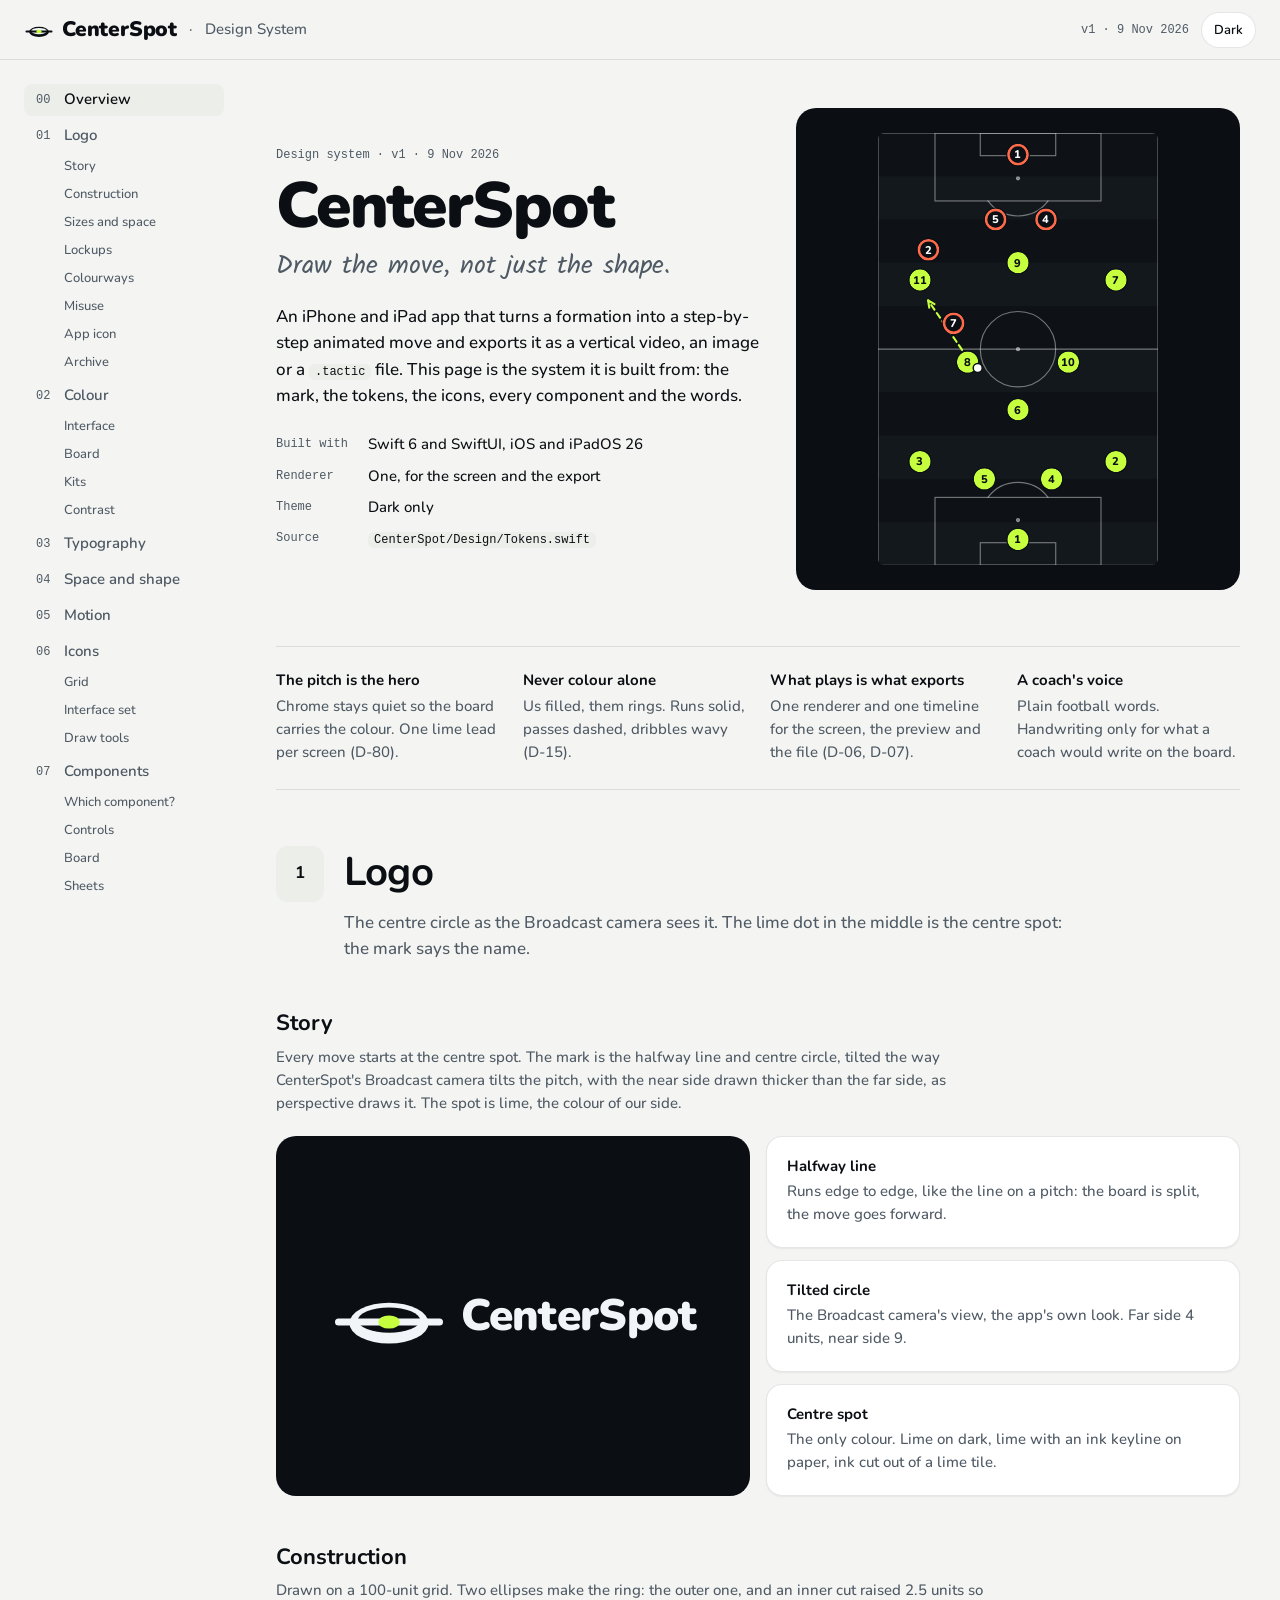
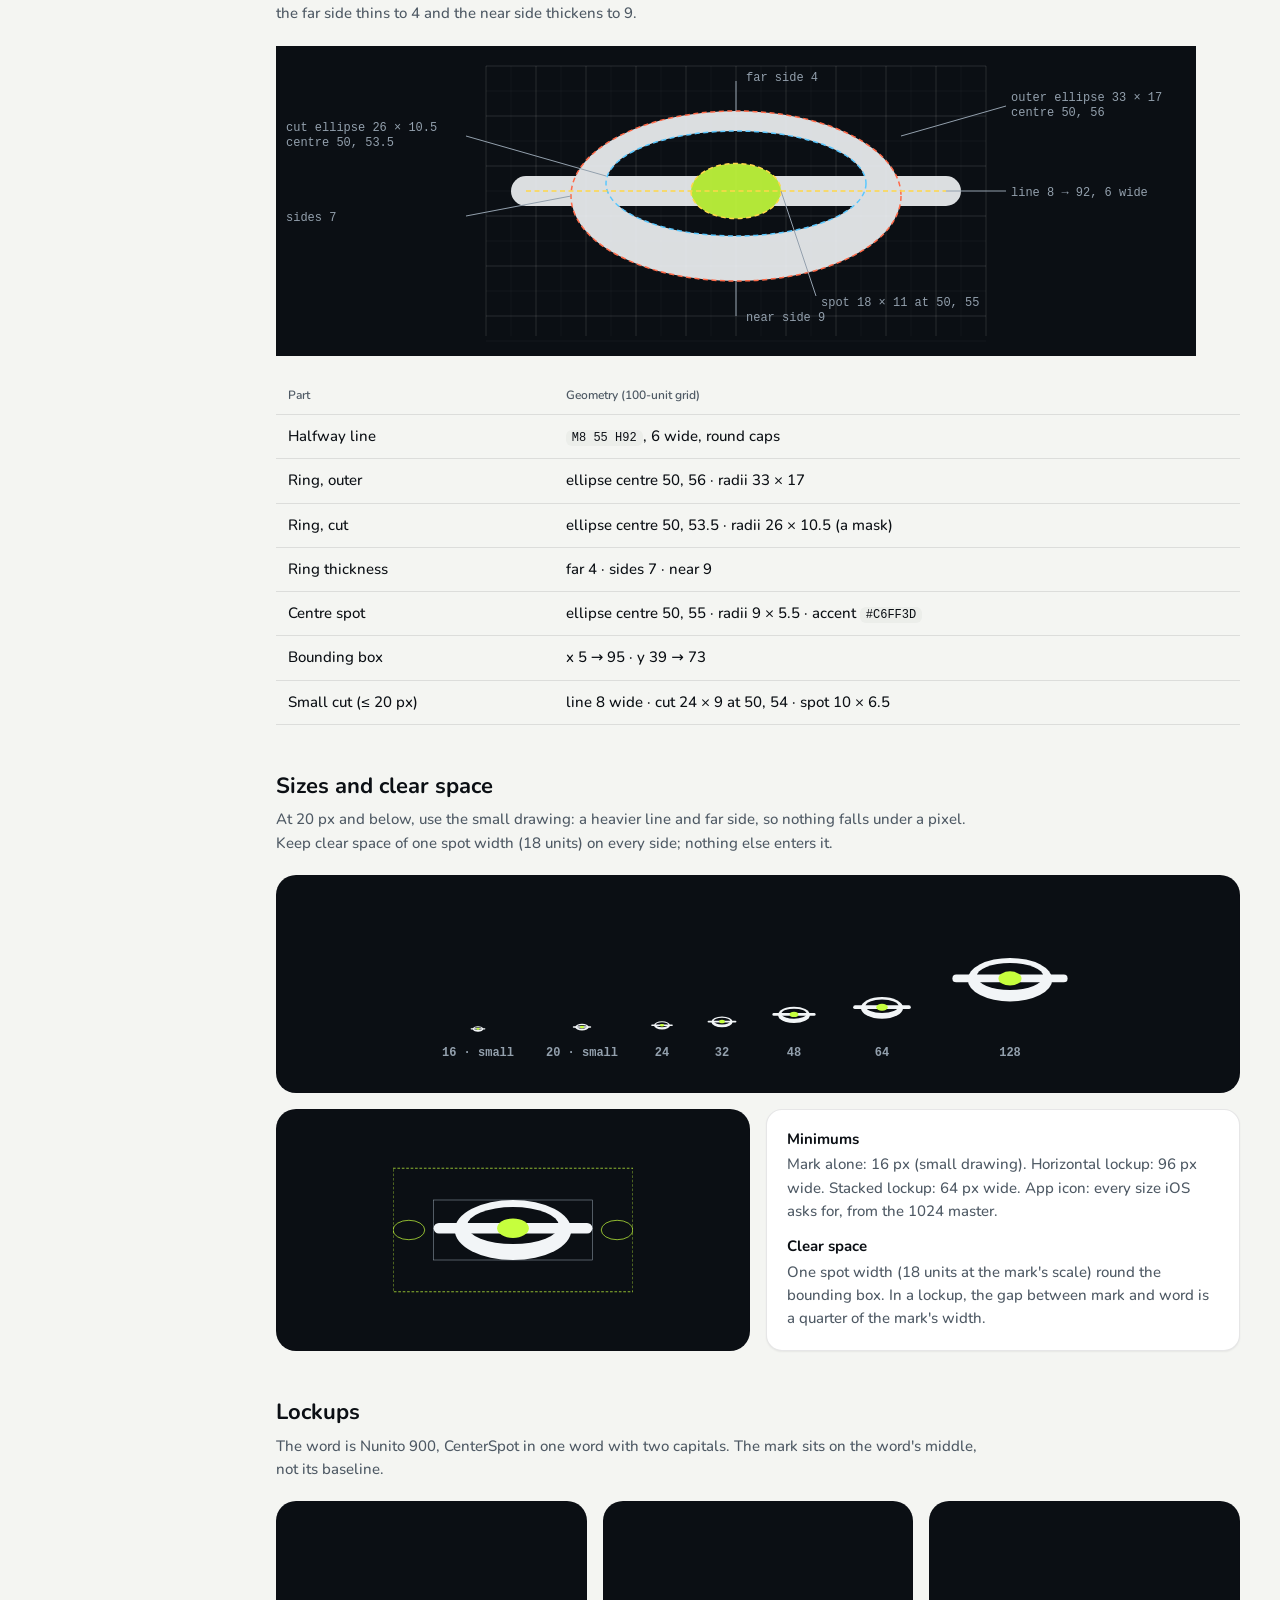
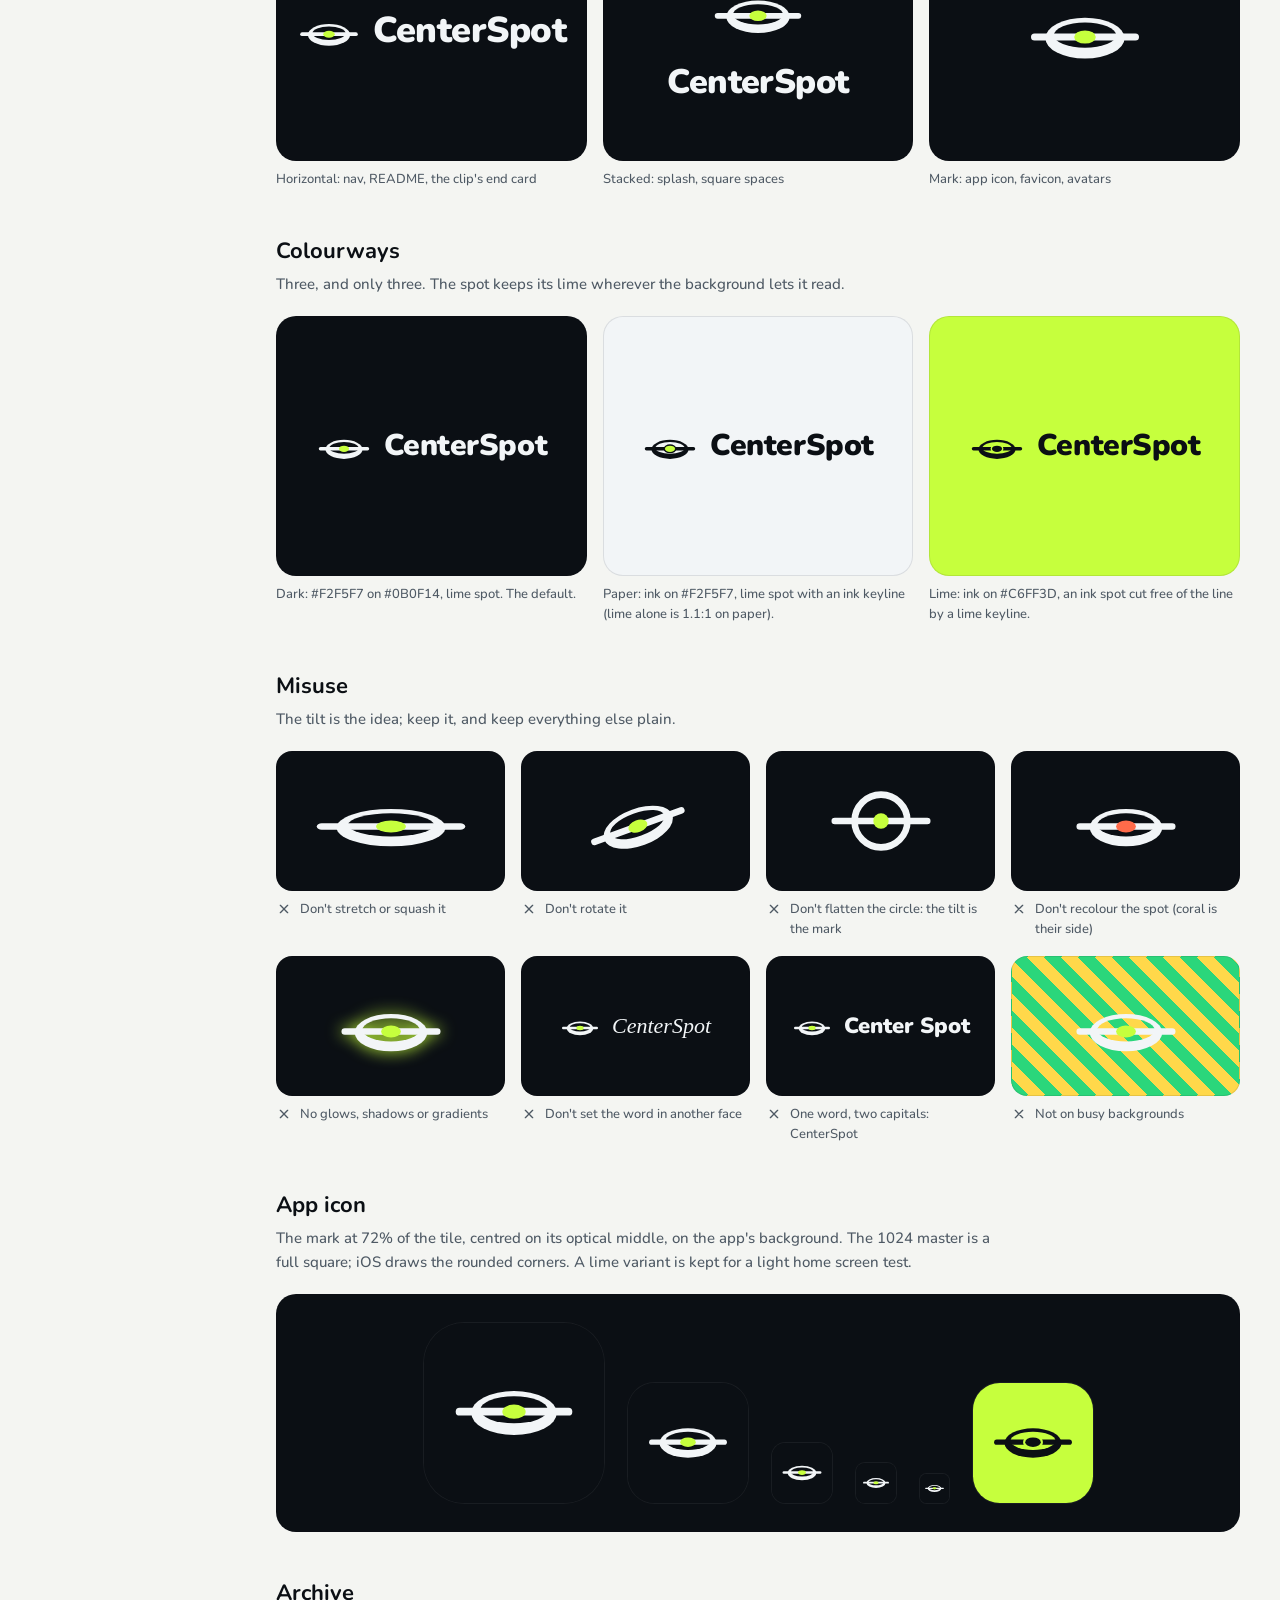
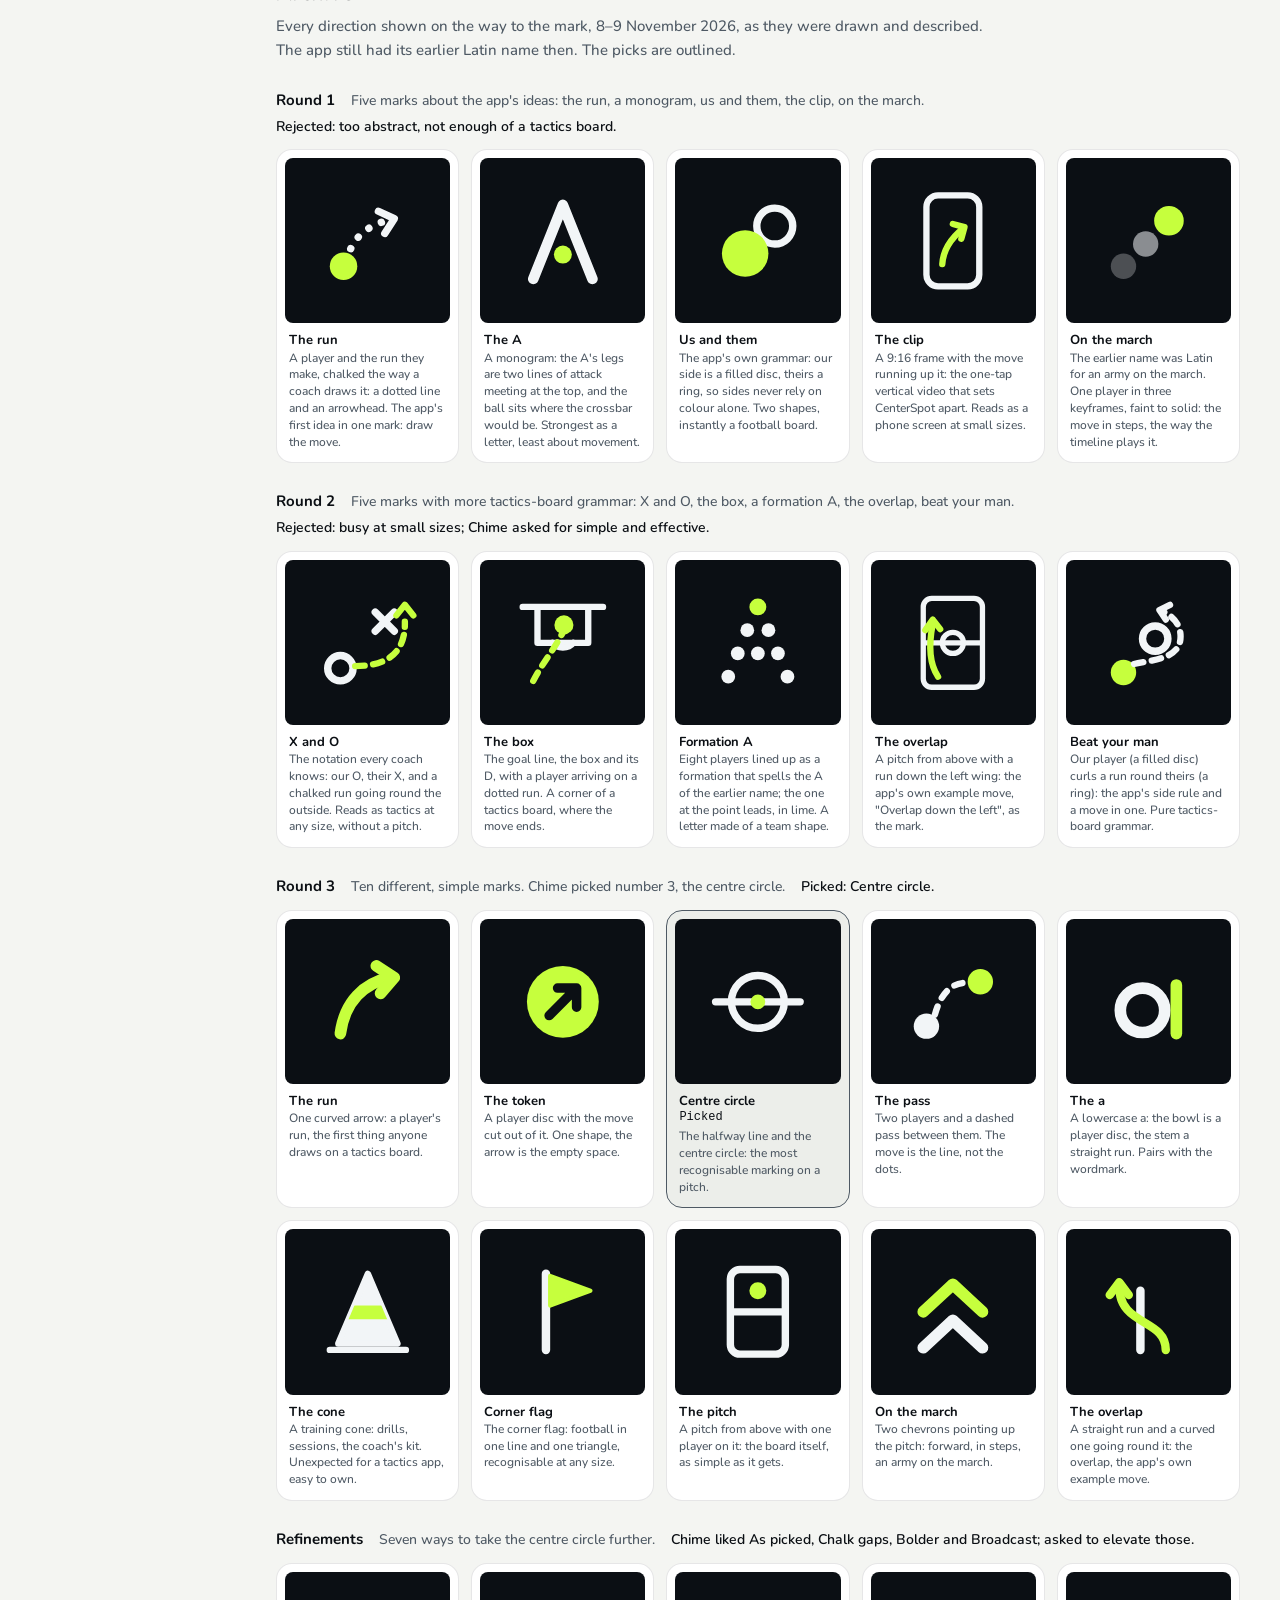
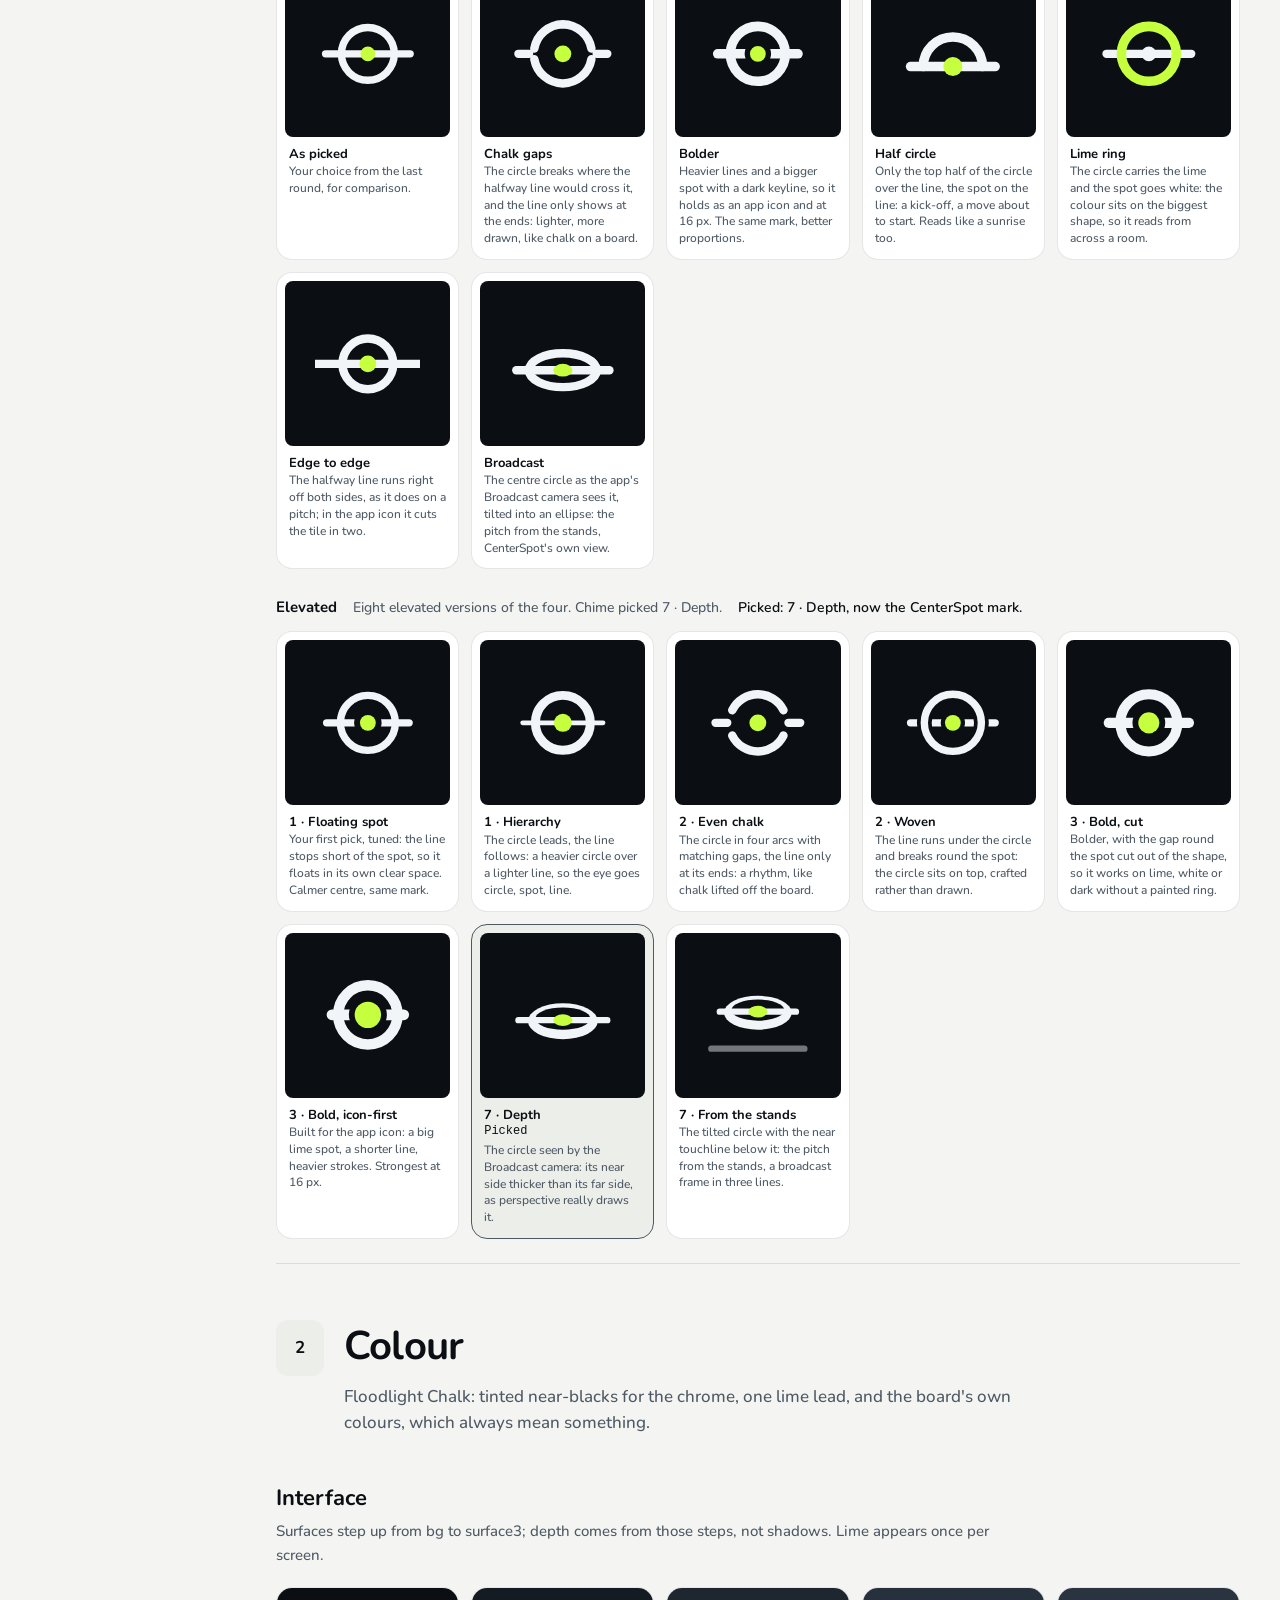
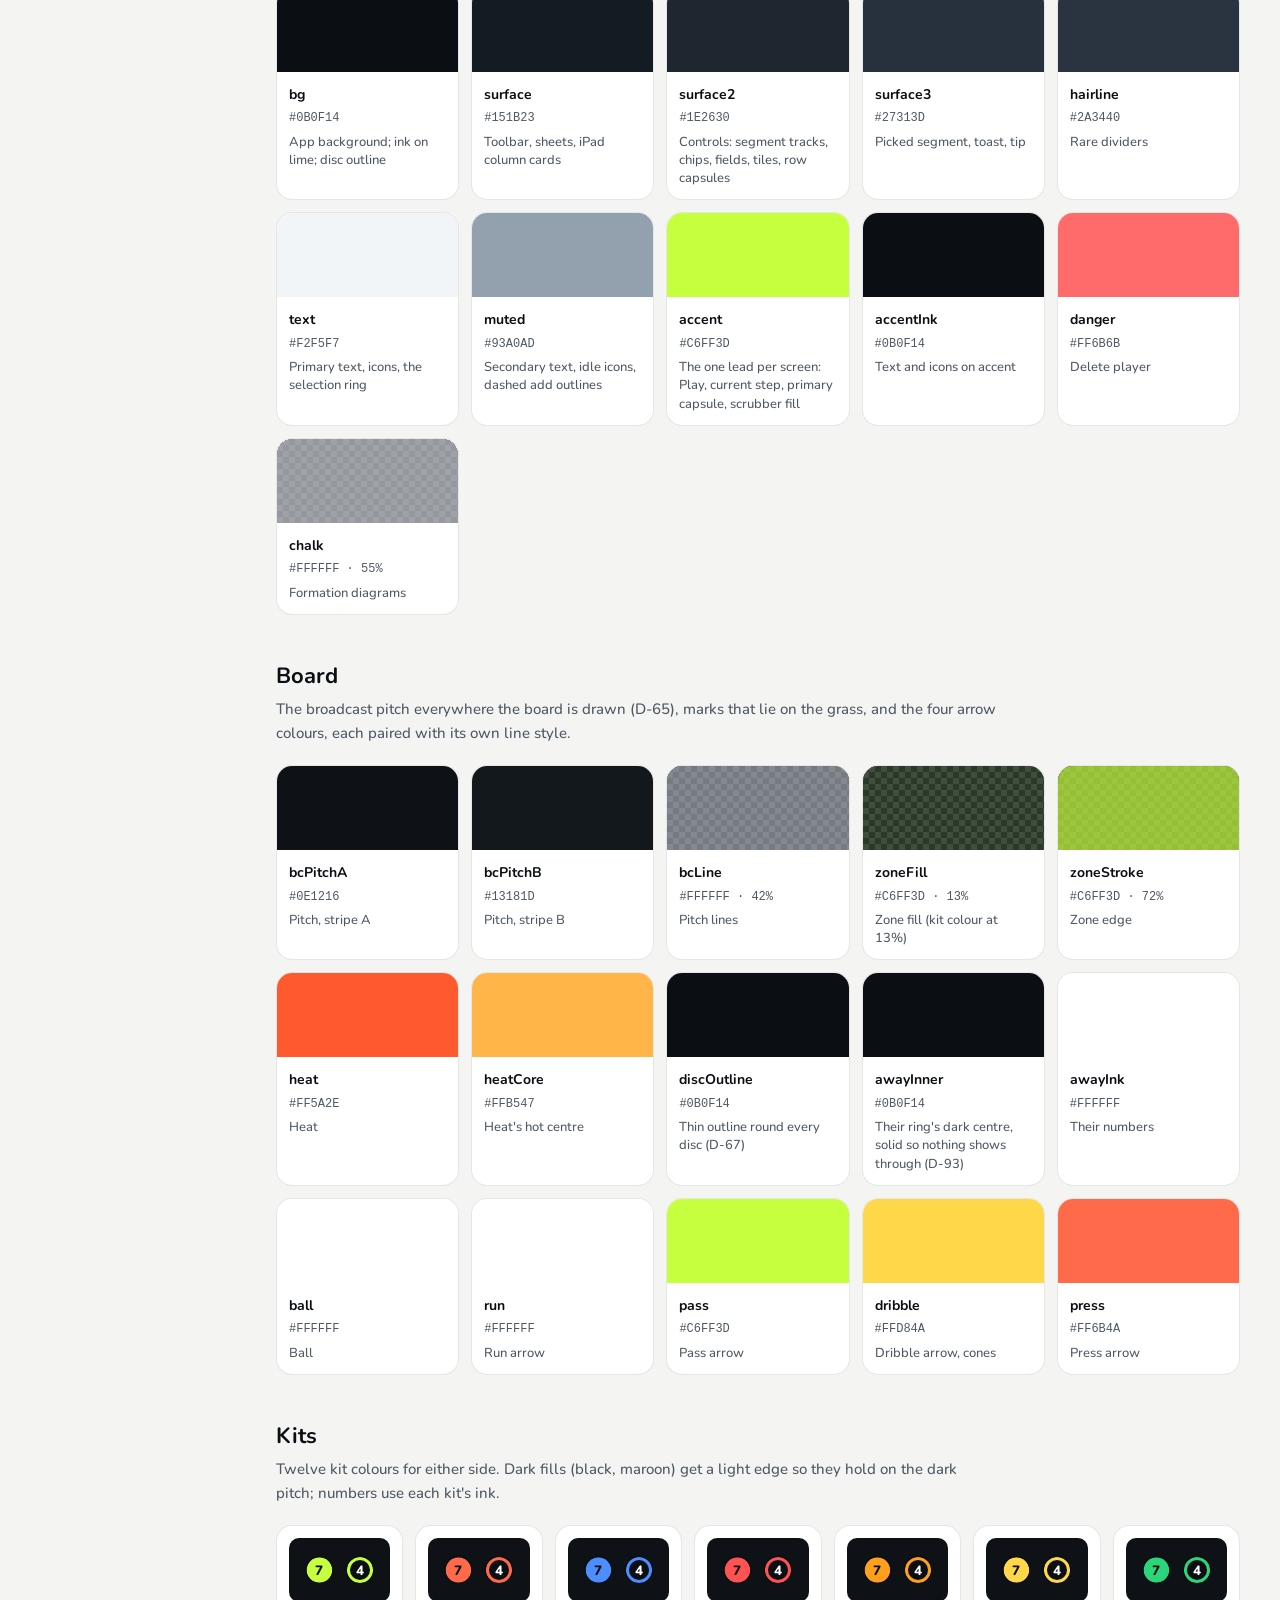
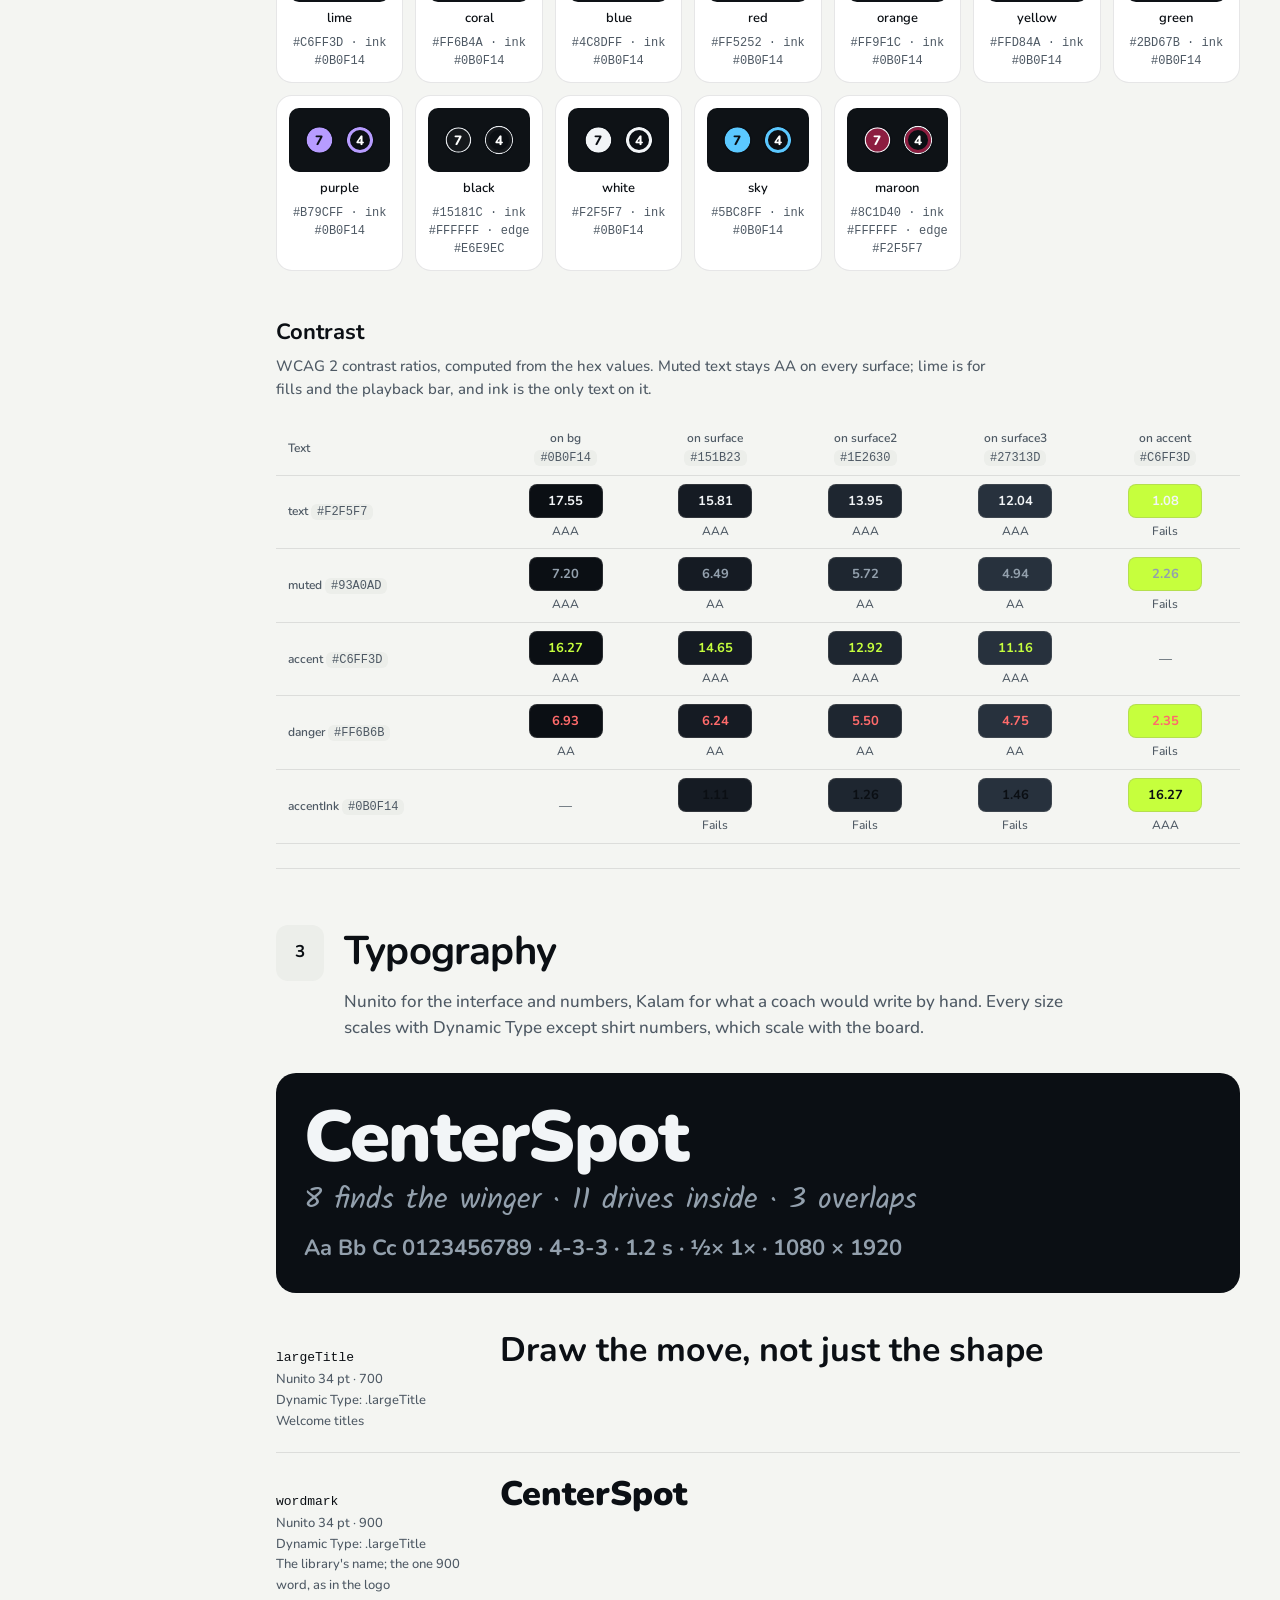
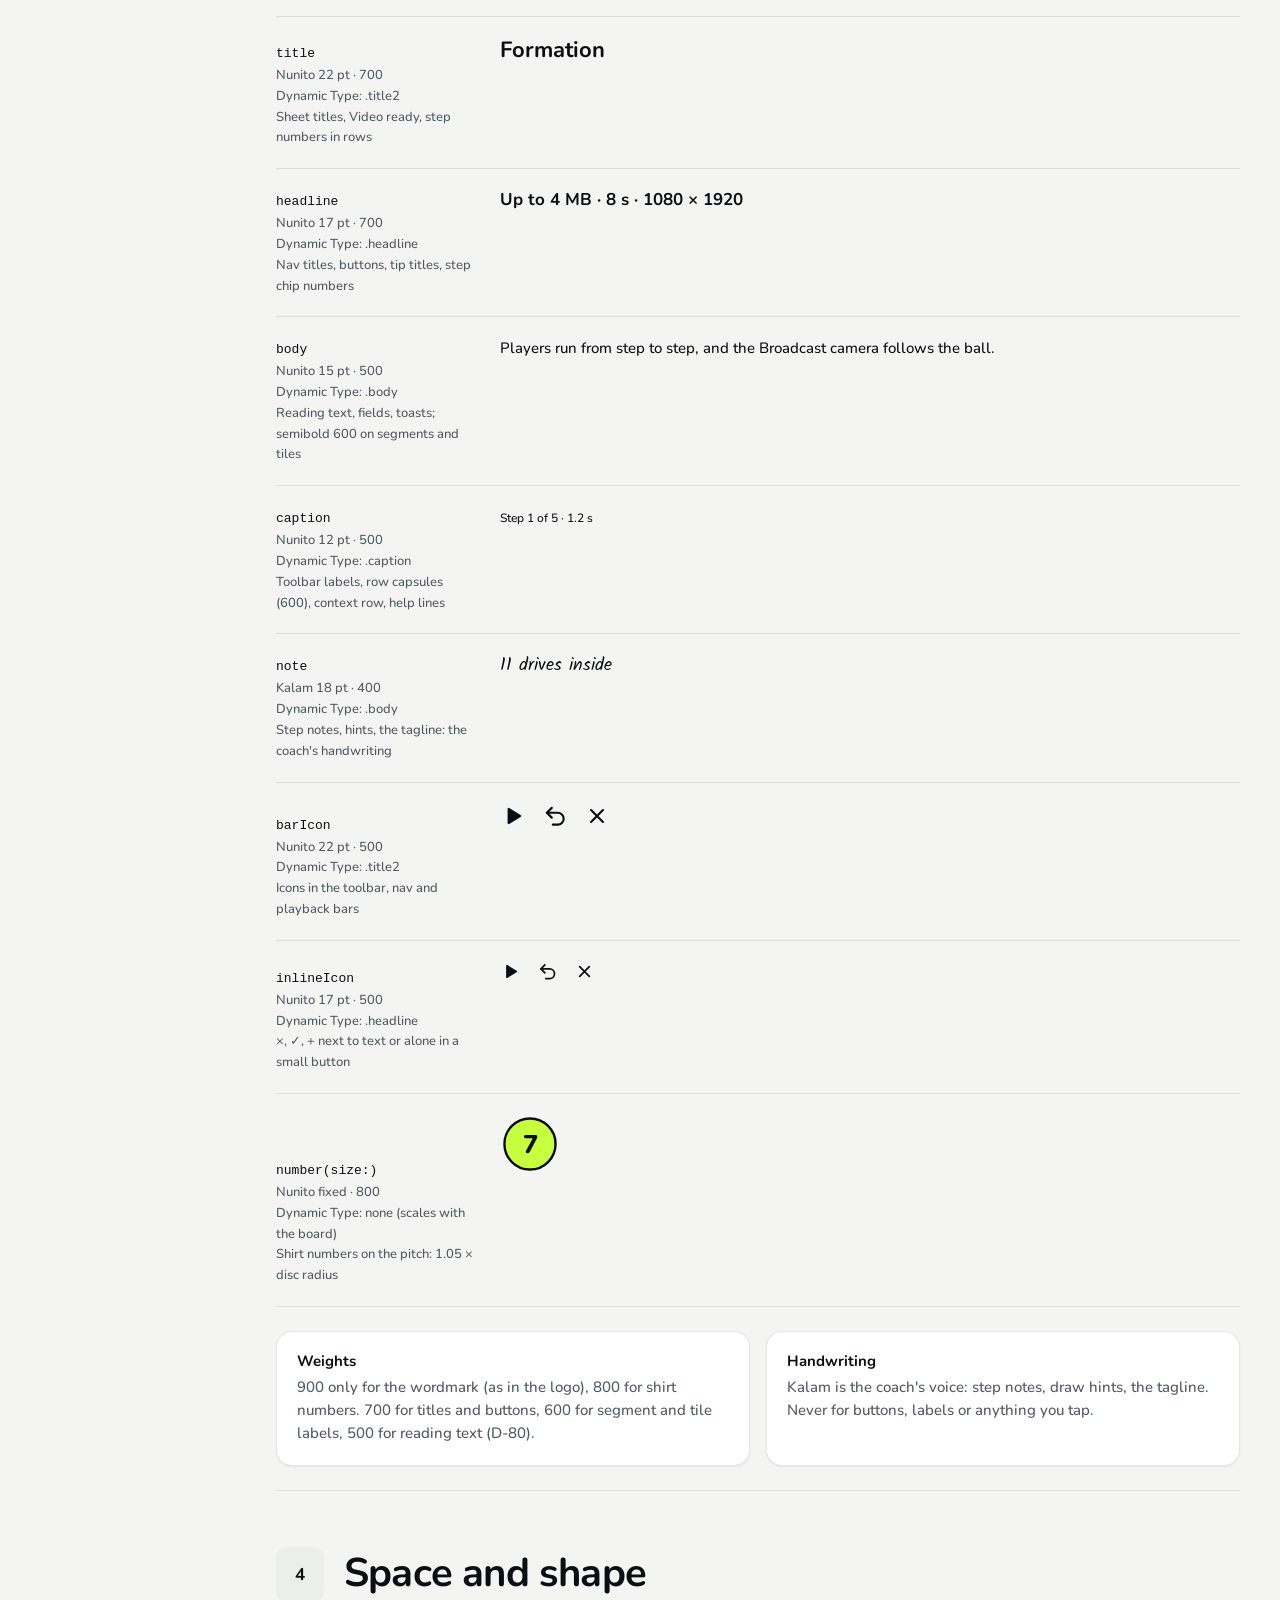
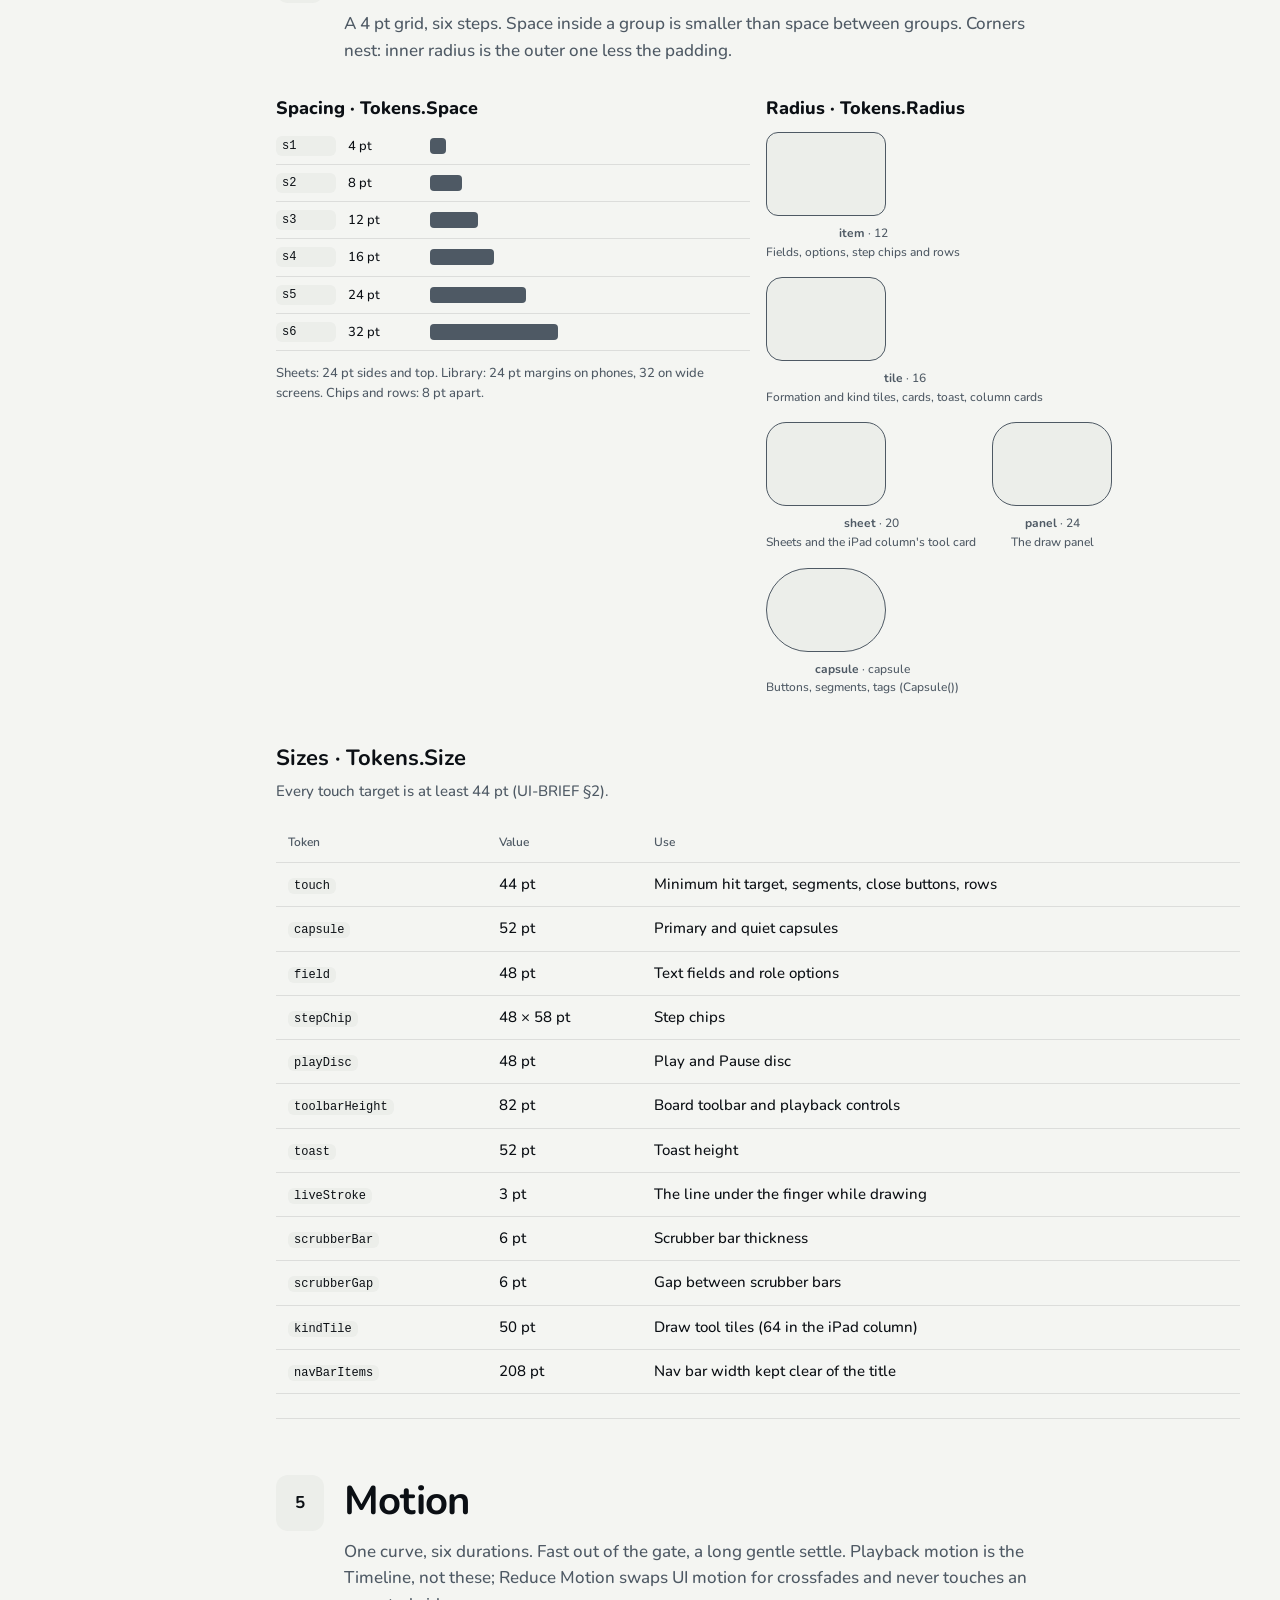
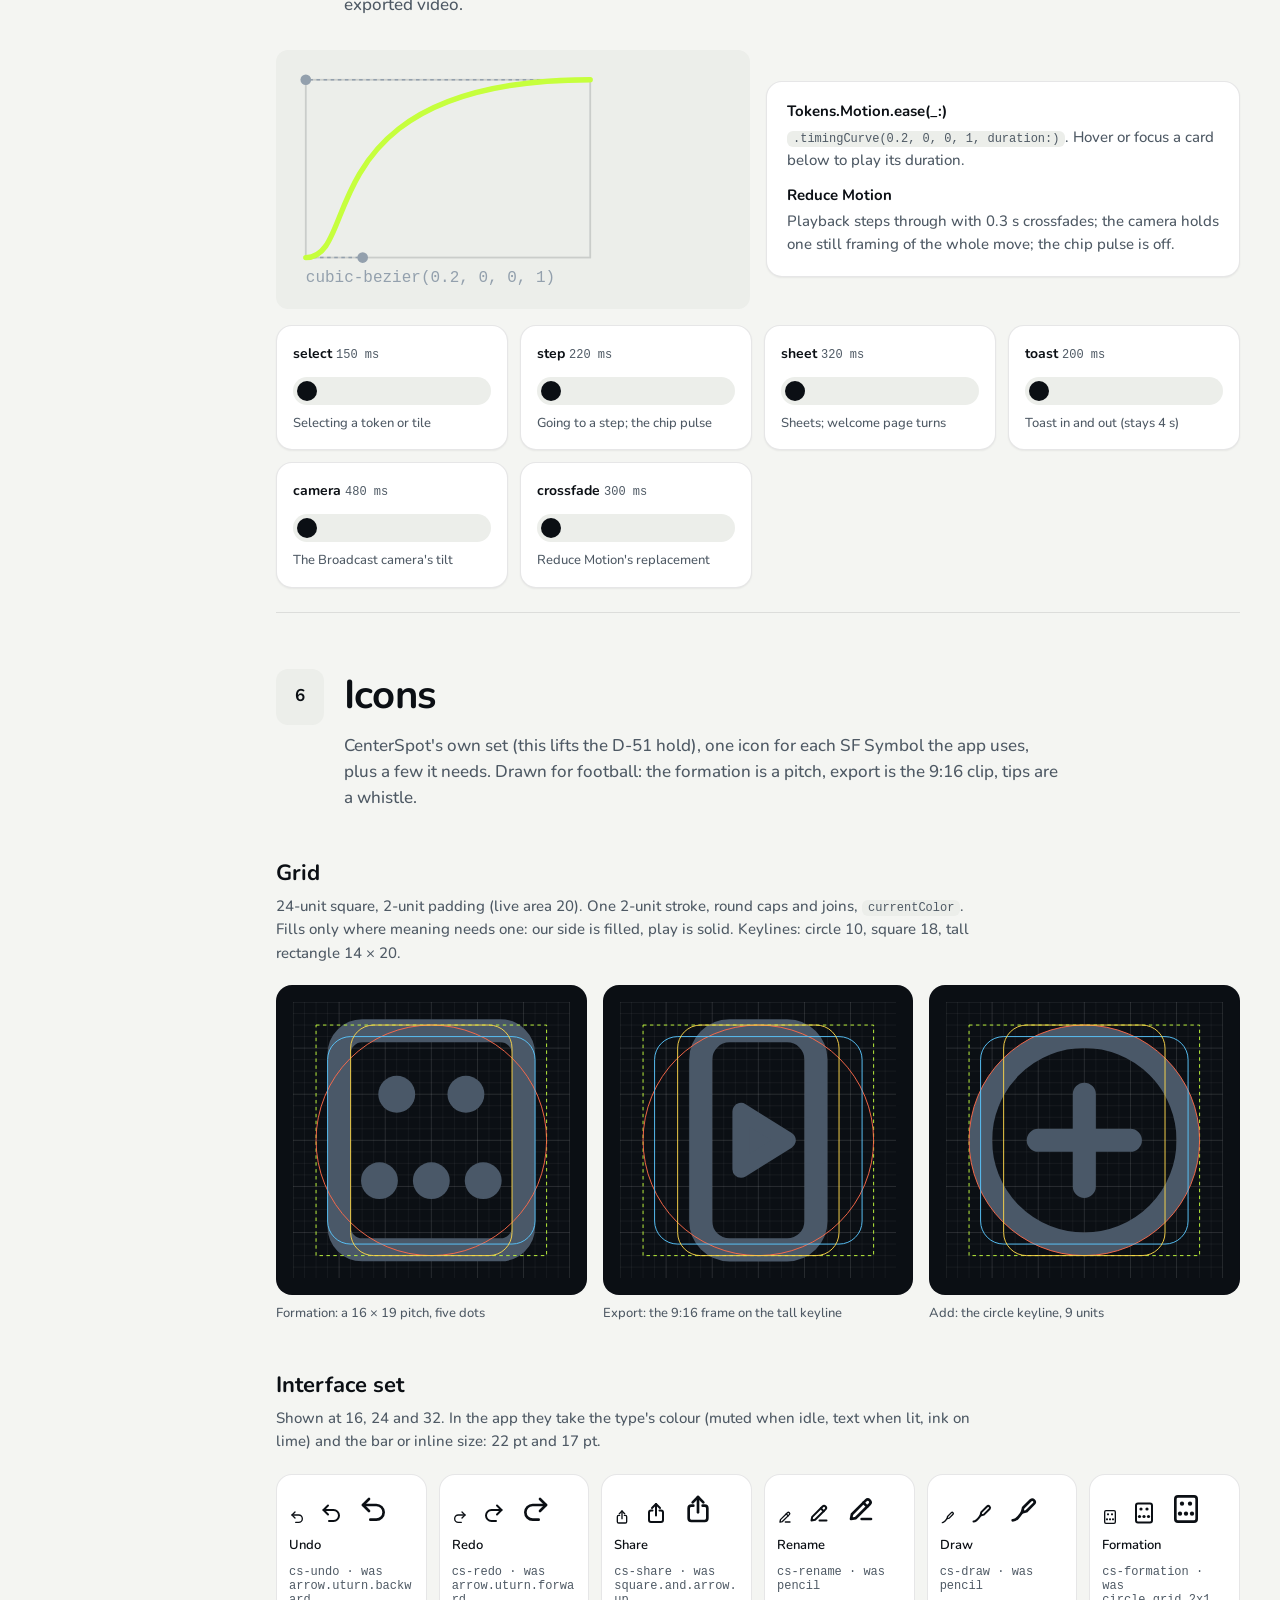
==== commit 6d6d7037: "feat: defending scenarios end with the ball won; attacking ones in a goal (D-97) Co-Authored-By: Cla" ====
--- a/design-system/index.html
+++ b/design-system/index.html
@@ -777,7 +777,7 @@
 <div class="sub" id="icons-tools"><h3>Draw tools</h3><p class="lead">Already custom in the app (ToolIcon): each draws its line style in its own colour, so kinds never differ by colour alone. They keep their colours everywhere.</p><div class="icon-grid" style="margin-top:16px"><div class="icon-cell tool-cell"><div class="sizes-row"><svg width="16" height="16" viewBox="0 0 24 24" aria-hidden="true"><use href="#t-run"/></svg><svg width="24" height="24" viewBox="0 0 24 24" aria-hidden="true"><use href="#t-run"/></svg><svg width="32" height="32" viewBox="0 0 24 24" aria-hidden="true"><use href="#t-run"/></svg></div><b>Run</b><span class="from">cs-tool-run</span><span class="use">solid line · the player follows it</span></div><div class="icon-cell tool-cell"><div class="sizes-row"><svg width="16" height="16" viewBox="0 0 24 24" aria-hidden="true"><use href="#t-pass"/></svg><svg width="24" height="24" viewBox="0 0 24 24" aria-hidden="true"><use href="#t-pass"/></svg><svg width="32" height="32" viewBox="0 0 24 24" aria-hidden="true"><use href="#t-pass"/></svg></div><b>Pass</b><span class="from">cs-tool-pass</span><span class="use">dashed line · the ball follows it</span></div><div class="icon-cell tool-cell"><div class="sizes-row"><svg width="16" height="16" viewBox="0 0 24 24" aria-hidden="true"><use href="#t-dribble"/></svg><svg width="24" height="24" viewBox="0 0 24 24" aria-hidden="true"><use href="#t-dribble"/></svg><svg width="32" height="32" viewBox="0 0 24 24" aria-hidden="true"><use href="#t-dribble"/></svg></div><b>Dribble</b><span class="from">cs-tool-dribble</span><span class="use">wavy line · player and ball follow it</span></div><div class="icon-cell tool-cell"><div class="sizes-row"><svg width="16" height="16" viewBox="0 0 24 24" aria-hidden="true"><use href="#t-press"/></svg><svg width="24" height="24" viewBox="0 0 24 24" aria-hidden="true"><use href="#t-press"/></svg><svg width="32" height="32" viewBox="0 0 24 24" aria-hidden="true"><use href="#t-press"/></svg></div><b>Press</b><span class="from">cs-tool-press</span><span class="use">chevrons · the player closes in</span></div><div class="icon-cell tool-cell"><div class="sizes-row"><svg width="16" height="16" viewBox="0 0 24 24" aria-hidden="true"><use href="#t-zone"/></svg><svg width="24" height="24" viewBox="0 0 24 24" aria-hidden="true"><use href="#t-zone"/></svg><svg width="32" height="32" viewBox="0 0 24 24" aria-hidden="true"><use href="#t-zone"/></svg></div><b>Zone</b><span class="from">cs-tool-zone</span><span class="use">see-through box · drag across the grass</span></div><div class="icon-cell tool-cell"><div class="sizes-row"><svg width="16" height="16" viewBox="0 0 24 24" aria-hidden="true"><use href="#t-line"/></svg><svg width="24" height="24" viewBox="0 0 24 24" aria-hidden="true"><use href="#t-line"/></svg><svg width="32" height="32" viewBox="0 0 24 24" aria-hidden="true"><use href="#t-line"/></svg></div><b>Line</b><span class="from">cs-tool-line</span><span class="use">joins a unit · tap the last player again to finish</span></div><div class="icon-cell tool-cell"><div class="sizes-row"><svg width="16" height="16" viewBox="0 0 24 24" aria-hidden="true"><use href="#t-glow"/></svg><svg width="24" height="24" viewBox="0 0 24 24" aria-hidden="true"><use href="#t-glow"/></svg><svg width="32" height="32" viewBox="0 0 24 24" aria-hidden="true"><use href="#t-glow"/></svg></div><b>Glow</b><span class="from">cs-tool-glow</span><span class="use">rings follow a player · heat stays on the grass</span></div></div></div>
 </section><section class="sec" id="components"><div class="sec-head"><span class="sec-num" aria-hidden="true">7</span><h2>Components</h2><p>Every component in the app, rendered here from its SwiftUI source with the app's tokens. Each one lists its type, ink, copy, VoiceOver label, accessibility IDs, hit target and source file. Icons shown are the new set.</p></div>
 <div class="sub" id="which"><h3>Which component?</h3><p class="lead">Start from what the person is doing.</p><div class="scroll-x"><table class="which"><thead><tr><th>Group</th><th>Component</th><th>Use it for</th></tr></thead><tbody><tr><td class="muted">Controls</td><td><a href="#c-primary">Primary capsule</a></td><td>The one main action on a screen or sheet</td></tr><tr><td class="muted">Controls</td><td><a href="#c-quiet">Quiet capsule</a></td><td>A second action, or a destructive one</td></tr><tr><td class="muted">Controls</td><td><a href="#c-rowcap">Row capsule</a></td><td>Small actions in a row under the pitch</td></tr><tr><td class="muted">Controls</td><td><a href="#c-sheethead">Sheet header</a></td><td>Every sheet's title and close</td></tr><tr><td class="muted">Controls</td><td><a href="#c-segments">Capsule segments</a></td><td>Two to three exclusive choices</td></tr><tr><td class="muted">Controls</td><td><a href="#c-fields">Field, label, option</a></td><td>Typing a name or number, picking from a list</td></tr><tr><td class="muted">Controls</td><td><a href="#c-toggle">Switch</a></td><td>On or off for an export detail</td></tr><tr><td class="muted">Board</td><td><a href="#c-toolbar">Board toolbar</a></td><td>The five things you do to a board</td></tr><tr><td class="muted">Board</td><td><a href="#c-addmenu">Add menu</a></td><td>Putting a player, ball or cone on</td></tr><tr><td class="muted">Board</td><td><a href="#c-nav-edit">Nav bar · editing</a></td><td>Back, title menu, undo</td></tr><tr><td class="muted">Board</td><td><a href="#c-titlemenu">Title menu</a></td><td>Share, rename, pitch</td></tr><tr><td class="muted">Board</td><td><a href="#c-nav-play">Nav bar · playing</a></td><td>Camera choice and Done</td></tr><tr><td class="muted">Board</td><td><a href="#c-nav-draw">Nav bar · drawing</a></td><td>Cancel or finish drawing</td></tr><tr><td class="muted">Board</td><td><a href="#c-context">Context row</a></td><td>What's selected and what you can do to it</td></tr><tr><td class="muted">Board</td><td><a href="#c-strip">Steps strip</a></td><td>Moving between steps on iPhone</td></tr><tr><td class="muted">Board</td><td><a href="#c-stepslist">Steps list</a></td><td>Steps with notes on iPad landscape</td></tr><tr><td class="muted">Board</td><td><a href="#c-colcard">Column card</a></td><td>The iPad column's row</td></tr><tr><td class="muted">Board</td><td><a href="#c-playback">Playback bar</a></td><td>Watching the move</td></tr><tr><td class="muted">Board</td><td><a href="#c-drawpanel">Draw panel</a></td><td>Picking what to draw</td></tr><tr><td class="muted">Sheets</td><td><a href="#c-playersheet">Player sheet</a></td><td>Naming and placing a player</td></tr><tr><td class="muted">Sheets</td><td><a href="#c-formation">Formation picker</a></td><td>Starting from a shape</td></tr><tr><td class="muted">Sheets</td><td><a href="#c-alerts">Confirmations</a></td><td>Before something that can't be taken back</td></tr><tr><td class="muted">Sheets</td><td><a href="#c-export">Export sheet</a></td><td>Making the clip or image</td></tr><tr><td class="muted">Sheets</td><td><a href="#c-export-states">Export states</a></td><td>Rendering, done, error</td></tr><tr><td class="muted">Sheets</td><td><a href="#c-frames">Export frames</a></td><td>Ratios and safe zones</td></tr><tr><td class="muted">Sheets</td><td><a href="#c-note">Step note sheet</a></td><td>Writing what happens in a step</td></tr><tr><td class="muted">Sheets</td><td><a href="#c-scenario-sheet">Scenarios sheet</a></td><td>Starting from a situation, attacking or defending</td></tr><tr><td class="muted">Sheets</td><td><a href="#c-scenario-tile">Scenario tile</a></td><td>Seeing the board a scenario sets up</td></tr><tr><td class="muted">Feedback</td><td><a href="#c-toast">Toast</a></td><td>After an edit worth undoing</td></tr><tr><td class="muted">Feedback</td><td><a href="#c-tip">Tip</a></td><td>Teaching the five first moves</td></tr><tr><td class="muted">Library</td><td><a href="#c-library">Library</a></td><td>Your tactics</td></tr><tr><td class="muted">Library</td><td><a href="#c-welcome">Welcome page</a></td><td>The first launch</td></tr><tr><td class="muted">On the pitch</td><td><a href="#c-pitch">Pitch</a></td><td>The grass and its lines</td></tr><tr><td class="muted">On the pitch</td><td><a href="#c-tokens">Tokens</a></td><td>Players, ball, cone</td></tr><tr><td class="muted">On the pitch</td><td><a href="#c-arrows">Arrows</a></td><td>Runs, passes, dribbles, presses</td></tr><tr><td class="muted">On the pitch</td><td><a href="#c-marks">Marks</a></td><td>Zones, lines, glow, heat</td></tr><tr><td class="muted">On the pitch</td><td><a href="#c-broadcast">Broadcast camera</a></td><td>Play and export</td></tr></tbody></table></div></div>
-<article class="comp" id="c-primary"><header><span class="grp">Controls</span><h3>Primary capsule</h3><p>The one lime action on a sheet or screen: New tactic, Use 4-3-3, Export video, Save note, Next. One per screen (D-80).</p></header><div class="app"><div class="stack" style="max-width:345px"><button class="cap-primary"><svg class="ic in-ic" width="20" height="20" viewBox="0 0 24 24" aria-hidden="true"><use href="#i-plus"/></svg>New tactic</button><button class="cap-primary">Use 4-3-3</button><button class="cap-primary pressed">Export video <span style="font-weight:500;font-size:12px">(pressed: 80%)</span></button></div></div><dl class="spec"><dt>Type</dt><dd>Headline 17 bold</dd><dt>Ink</dt><dd>accentInk on accent</dd><dt>Size</dt><dd>Full width × 52 pt capsule</dd><dt>Pressed</dt><dd>Opacity 0.8</dd><dt>Copy</dt><dd>Verb first, says what happens: Use 4-3-3, Export video, Save note</dd><dt>VoiceOver</dt><dd>The button's own title</dd><dt>IDs</dt><dd><code>launch.new</code> <code>formation.apply</code> <code>export.start</code> <code>note.save</code> <code>onboarding.next</code></dd><dt>Hit target</dt><dd>52 pt tall</dd><dt>Source</dt><dd><code>CenterSpot/Design/Components.swift · PrimaryCapsuleStyle</code></dd></dl></article><article class="comp" id="c-quiet"><header><span class="grp">Controls</span><h3>Quiet capsule</h3><p>The second action under a primary, or a destructive one in danger red: Delete player, Cancel, Save to Photos.</p></header><div class="app"><div class="stack" style="max-width:345px"><button class="cap-quiet">Save to Photos</button><button class="cap-quiet danger">Delete player</button></div></div><dl class="spec"><dt>Type</dt><dd>Headline 17 bold</dd><dt>Ink</dt><dd>text, or danger #FF6B6B, on surface2</dd><dt>Size</dt><dd>Full width × 52 pt</dd><dt>Pressed</dt><dd>Opacity 0.8</dd><dt>IDs</dt><dd><code>inspector.delete</code> <code>export.cancel</code> <code>export.save</code></dd><dt>Hit target</dt><dd>52 pt tall</dd><dt>Source</dt><dd><code>CenterSpot/Design/Components.swift · QuietCapsuleStyle</code></dd></dl></article><article class="comp" id="c-rowcap"><header><span class="grp">Controls</span><h3>Row capsule</h3><p>Small actions in the row under the pitch and on mark rows: Edit, Draw run, Remove, Duplicate, Note. Disabled at 40%.</p></header><div class="app"><div class="row"><button class="cap-row">Edit</button><button class="cap-row">Draw run</button><button class="cap-row">Remove</button><button class="cap-row">1.2 s</button><button class="cap-row" disabled>Delete</button></div></div><dl class="spec"><dt>Type</dt><dd>Caption 12 semibold</dd><dt>Ink</dt><dd>text on surface2</dd><dt>Size</dt><dd>44 pt tall, 12 pt side padding</dd><dt>States</dt><dd>Pressed 0.7 · disabled 0.4</dd><dt>IDs</dt><dd><code>selection.edit</code> <code>selection.run</code> <code>selection.delete</code> <code>step.duration</code> <code>step.delete</code></dd><dt>Hit target</dt><dd>44 pt</dd><dt>Source</dt><dd><code>CenterSpot/Design/Components.swift · RowCapsuleStyle</code></dd></dl></article><article class="comp" id="c-sheethead"><header><span class="grp">Controls</span><h3>Sheet header and close</h3><p>Every sheet opens with its title on the left and a round close button on the right. Sheets are surface with 20 pt corners and a drag indicator.</p></header><div class="app"><div class="sheet" style="max-width:393px"><span class="grab"></span><div class="sheet-head"><span class="t-title">Formation</span><button class="close-btn"><svg class="ic in-ic" width="20" height="20" viewBox="0 0 24 24" aria-hidden="true"><use href="#i-close"/></svg></button></div></div></div><dl class="spec"><dt>Type</dt><dd>Title 22 bold (header trait)</dd><dt>Close</dt><dd>44 pt circle, surface2, × inline icon</dd><dt>VoiceOver</dt><dd>“Close”</dd><dt>IDs</dt><dd><code>formation.close</code> <code>inspector.close</code> <code>export.close</code> <code>note.close</code></dd><dt>Sheet</dt><dd>surface, radius 20, dark, drag indicator</dd><dt>Source</dt><dd><code>CenterSpot/Design/Components.swift · SheetHeader, SheetCloseButton, centerSpotSheet()</code></dd></dl></article><article class="comp" id="c-segments"><header><span class="grp">Controls</span><h3>Capsule segments</h3><p>A segmented choice on a capsule track: pitch sizes, the player's side, Straight or Curved, Flat or Broadcast, speed. At accessibility sizes it stacks into a column when the row won't fit.</p></header><div class="app"><div class="stack" style="max-width:345px"><div class="segs "><button class="on">11-a-side</button><button class="">7-a-side</button><button class="">5-a-side</button></div><div class="segs "><button class="on">Us (filled)</button><button class="">Them (ring)</button></div><div class="segs "><button class="">Flat</button><button class="on">Broadcast</button></div></div></div><dl class="spec"><dt>Type</dt><dd>Body 15 semibold</dd><dt>Ink</dt><dd>Selected text on surface3, others muted</dd><dt>Track</dt><dd>surface2 capsule, 4 pt inset, 2 pt gaps</dd><dt>VoiceOver</dt><dd>Each segment by its title, the picked one Selected</dd><dt>IDs</dt><dd><code>formation.size.full</code> <code>inspector.side.home</code> <code>export.camera.broadcast</code> <code>draw.shape.curved</code> <code>playback.speed.half</code></dd><dt>Hit target</dt><dd>44 pt tall</dd><dt>Source</dt><dd><code>CenterSpot/Design/Components.swift · CapsuleSegments</code></dd></dl></article><article class="comp" id="c-fields"><header><span class="grp">Controls</span><h3>Field, group label and role option</h3><p>The player sheet's parts: a name and number field on one row, small grey group labels, and role rows with a check on the chosen one.</p></header><div class="app"><div class="stack" style="max-width:345px;gap:8px"><div class="row" style="flex-wrap:nowrap;gap:12px"><div class="field" style="flex:1">Ade</div><div class="field" style="width:88px;justify-content:center">7</div></div><div class="group-label">Role · Attackers ⌄</div><div class="option">Winger<svg class="ic in-ic" width="20" height="20" viewBox="0 0 24 24" aria-hidden="true"><use href="#i-check"/></svg></div><div class="option">Inside forward</div><div class="option">Striker</div></div></div><dl class="spec"><dt>Field</dt><dd>Body 15 on surface2, radius 12, 48 pt tall, 16 pt padding; number 88 pt wide, two digits</dd><dt>Group label</dt><dd>Caption 12, muted, 12 pt above</dd><dt>Option</dt><dd>Body 15, surface2, radius 12, min 48 pt, check when chosen</dd><dt>VoiceOver</dt><dd>“Name”, “Shirt number”, “Role line, Attackers”</dd><dt>IDs</dt><dd><code>inspector.name</code> <code>inspector.number</code> <code>inspector.role-line</code> <code>inspector.role.winger</code></dd><dt>Source</dt><dd><code>CenterSpot/Features/Inspector/PlayerSheet.swift</code><br><code>CenterSpot/Design/Components.swift · GroupLabel</code></dd></dl></article><article class="comp" id="c-toggle"><header><span class="grp">Controls</span><h3>Switch</h3><p>The system switch, tinted muted rather than green or lime, so the sheet's one lime element stays the action.</p></header><div class="app"><div class="stack" style="max-width:240px;gap:4px"><div class="toggle-row">Title band<span class="toggle"></span></div><div class="toggle-row">Step notes<span class="toggle off"></span></div></div></div><dl class="spec"><dt>Type</dt><dd>Headline 17 bold, text</dd><dt>Tint</dt><dd>muted #93A0AD</dd><dt>IDs</dt><dd><code>export.title-band</code> <code>export.notes</code></dd><dt>Hit target</dt><dd>The whole row</dd><dt>Source</dt><dd><code>CenterSpot/Features/Export/ExportSheet.swift</code></dd></dl></article><article class="comp" id="c-toolbar"><header><span class="grp">Board</span><h3>Board toolbar</h3><p>Formation · Add · Play · Draw · Export (D-55). Play is the lime disc in the middle. In iPad landscape draw mode, Draw is lit and the rest fade to 40%.</p></header><div class="app"><div class="stack"><div style="width:393px;max-width:100%"><div class="toolbar"><div class="item"><span class="ib"><svg class="ic bar-ic" width="26" height="26" viewBox="0 0 24 24" aria-hidden="true"><use href="#i-formation"/></svg></span>Formation</div><div class="item"><span class="ib"><svg class="ic bar-ic" width="26" height="26" viewBox="0 0 24 24" aria-hidden="true"><use href="#i-add"/></svg></span>Add</div><div class="item play"><span class="disc"><svg class="ic bar-ic" width="26" height="26" viewBox="0 0 24 24" aria-hidden="true"><use href="#i-play"/></svg></span>Play</div><div class="item"><span class="ib"><svg class="ic bar-ic" width="26" height="26" viewBox="0 0 24 24" aria-hidden="true"><use href="#i-draw"/></svg></span>Draw</div><div class="item"><span class="ib"><svg class="ic bar-ic" width="26" height="26" viewBox="0 0 24 24" aria-hidden="true"><use href="#i-export"/></svg></span>Export</div></div></div><div style="width:393px;max-width:100%"><div class="toolbar"><div class="item off"><span class="ib"><svg class="ic bar-ic" width="26" height="26" viewBox="0 0 24 24" aria-hidden="true"><use href="#i-formation"/></svg></span>Formation</div><div class="item off"><span class="ib"><svg class="ic bar-ic" width="26" height="26" viewBox="0 0 24 24" aria-hidden="true"><use href="#i-add"/></svg></span>Add</div><div class="item play off"><span class="disc"><svg class="ic bar-ic" width="26" height="26" viewBox="0 0 24 24" aria-hidden="true"><use href="#i-play"/></svg></span>Play</div><div class="item lit"><span class="ib"><svg class="ic bar-ic" width="26" height="26" viewBox="0 0 24 24" aria-hidden="true"><use href="#i-draw"/></svg></span>Draw</div><div class="item off"><span class="ib"><svg class="ic bar-ic" width="26" height="26" viewBox="0 0 24 24" aria-hidden="true"><use href="#i-export"/></svg></span>Export</div></div></div></div></div><dl class="spec"><dt>Type</dt><dd>Caption 12 labels; bar icons 22 pt medium (here the new set)</dd><dt>Ink</dt><dd>muted; Play label and lit Draw in text; disc accent</dd><dt>Size</dt><dd>82 pt tall, surface; disc 48 pt</dd><dt>Dynamic Type</dt><dd>Capped at Large, Large Content Viewer above</dd><dt>VoiceOver</dt><dd>Formation, Add (hint: “Adds a player, the ball or a cone on the centre spot”), Play, Draw, Export</dd><dt>IDs</dt><dd><code>toolbar.formation</code> <code>toolbar.add</code> <code>toolbar.play</code> <code>toolbar.draw</code> <code>toolbar.export</code></dd><dt>Hit target</dt><dd>Each item a fifth of the bar × 60 pt</dd><dt>Source</dt><dd><code>CenterSpot/Features/Board/BoardToolbar.swift</code></dd></dl></article><article class="comp" id="c-addmenu"><header><span class="grp">Board</span><h3>Add menu</h3><p>Add's system menu. A new token lands on the centre spot. Ball is disabled when the board already has one.</p></header><div class="app"><div class="menu"><div>Our player<svg class="ic in-ic" width="20" height="20" viewBox="0 0 24 24" aria-hidden="true"><use href="#i-our-player"/></svg></div><div>Their player<svg class="ic in-ic" width="20" height="20" viewBox="0 0 24 24" aria-hidden="true"><use href="#i-their-player"/></svg></div><div class="dis">Ball<svg class="ic in-ic" width="20" height="20" viewBox="0 0 24 24" aria-hidden="true"><use href="#i-ball"/></svg></div><div>Cone<svg class="ic in-ic" width="20" height="20" viewBox="0 0 24 24" aria-hidden="true"><use href="#i-cone"/></svg></div></div></div><dl class="spec"><dt>Type</dt><dd>System menu</dd><dt>Icons</dt><dd>our-player, their-player, ball, cone</dd><dt>Toast when full</dt><dd>“There's already a ball on the board.”</dd><dt>Source</dt><dd><code>CenterSpot/Features/Board/BoardToolbar.swift · addMenu</code></dd></dl></article><article class="comp" id="c-nav-edit"><header><span class="grp">Board</span><h3>Nav bar · editing</h3><p>Back to the library, the title menu in the middle, Undo and Redo on the right. On iPad portrait Share sits beside them; on iPhone it lives in the title menu (D-83).</p></header><div class="app"><div style="width:393px;max-width:100%" class="navbar"><button class="glass"><span style="display:grid;place-items:center;width:44px;height:44px"><svg class="ic" width="22" height="22" viewBox="0 0 24 24" aria-hidden="true"><use href="#i-back"/></svg></span></button><span class="title">Overlap down the left <svg class="ic" width="14" height="14" viewBox="0 0 24 24" aria-hidden="true"><use href="#i-chevron-down"/></svg></span><span class="glass"><button><svg class="ic" width="22" height="22" viewBox="0 0 24 24" aria-hidden="true"><use href="#i-undo"/></svg></button><button class="dis"><svg class="ic" width="22" height="22" viewBox="0 0 24 24" aria-hidden="true"><use href="#i-redo"/></svg></button></span></div></div><dl class="spec"><dt>Type</dt><dd>Headline 17 bold title, truncates; chevron in caption, muted</dd><dt>Width</dt><dd>Title gets the bar minus 208 pt (navBarItems)</dd><dt>Keys</dt><dd>⌘Z, ⇧⌘Z</dd><dt>VoiceOver</dt><dd>The title, hint “Share, rename or change the pitch”</dd><dt>IDs</dt><dd><code>nav.title</code> <code>nav.undo</code> <code>nav.redo</code> <code>nav.share</code></dd><dt>Source</dt><dd><code>CenterSpot/Features/Board/BoardScreen+Navigation.swift</code></dd></dl></article><article class="comp" id="c-titlemenu"><header><span class="grp">Board</span><h3>Title menu</h3><p>The board title opens Share (iPhone), Rename and the pitch: 11, 7 or 5-a-side, Stripes or Plain.</p></header><div class="app"><div class="menu"><div>Share<svg class="ic in-ic" width="20" height="20" viewBox="0 0 24 24" aria-hidden="true"><use href="#i-share"/></svg></div><div>Rename<svg class="ic in-ic" width="20" height="20" viewBox="0 0 24 24" aria-hidden="true"><use href="#i-rename"/></svg></div><div class="sep"></div><div>Pitch<span class="msub">11-a-side ›</span></div><div>Pitch style<span class="msub">Stripes ›</span></div></div></div><dl class="spec"><dt>Copy</dt><dd>Share · Rename · Pitch · Pitch style</dd><dt>Rename alert</dt><dd>“Rename tactic” with a Title field, Cancel, Rename</dd><dt>Source</dt><dd><code>CenterSpot/Features/Board/BoardScreen+Navigation.swift · titleMenu</code><br><code>CenterSpot/Features/Board/SharedTactic.swift</code></dd></dl></article><article class="comp" id="c-nav-play"><header><span class="grp">Board</span><h3>Nav bar · playing, and the camera switch</h3><p>Flat or Broadcast on its own dark track, the title, and Done. The picked camera is lit, remembered, and shared with Export.</p></header><div class="app"><div style="width:393px;max-width:100%" class="navbar"><span class="camsw"><button><svg class="ic" width="22" height="22" viewBox="0 0 24 24" aria-hidden="true"><use href="#i-camera-flat"/></svg></button><button class="on"><svg class="ic" width="22" height="22" viewBox="0 0 24 24" aria-hidden="true"><use href="#i-camera-broadcast"/></svg></button></span><span class="title">Overlap down the left</span><button class="textbtn">Done</button></div></div><dl class="spec"><dt>Camera switch</dt><dd>Two 44 pt buttons on a surface2 capsule, 2 pt inset; on = surface3 + text, off = muted; icons 22 pt, 2 pt stroke</dd><dt>VoiceOver</dt><dd>“Camera”: “Flat camera”, “Broadcast camera”, one Selected; Done hint “Back to editing this step”</dd><dt>IDs</dt><dd><code>playback.camera.flat</code> <code>playback.camera.broadcast</code> <code>playback.done</code></dd><dt>Source</dt><dd><code>CenterSpot/Features/Playback/CameraSwitch.swift</code><br><code>CenterSpot/Features/Board/BoardScreen+Navigation.swift</code></dd></dl></article><article class="comp" id="c-nav-draw"><header><span class="grp">Board</span><h3>Nav bar · drawing</h3><p>Cancel on the left, “Draw” in the middle, and a lime check disc to finish.</p></header><div class="app"><div style="width:393px;max-width:100%" class="navbar"><span class="glass"><button><svg class="ic" width="22" height="22" viewBox="0 0 24 24" aria-hidden="true"><use href="#i-close"/></svg></button></span><span class="title">Draw</span><button class="check-disc"><svg class="ic in-ic" width="20" height="20" viewBox="0 0 24 24" aria-hidden="true"><use href="#i-check"/></svg></button></div></div><dl class="spec"><dt>VoiceOver</dt><dd>“Cancel drawing”, “Draw” (header), “Done”</dd><dt>IDs</dt><dd><code>draw.cancel</code> <code>draw.title</code> <code>draw.done</code></dd><dt>Hit target</dt><dd>44 pt</dd><dt>Source</dt><dd><code>CenterSpot/Features/Board/BoardScreen+Navigation.swift · drawingItems</code></dd></dl></article><article class="comp" id="c-context"><header><span class="grp">Board</span><h3>Context row</h3><p>The row under the pitch. Nothing floats over the pitch (UI-BRIEF §1). Summary by default; a selected player's actions; the current step's actions once its chip is tapped again.</p></header><div class="app"><div class="stack" style="max-width:345px;gap:4px"><div class="ctx"><span class="tag">4-3-3</span><span style="flex:1"></span><span class="t-caption mut">Step 1 of 5 · 1.2 s</span></div><div class="ctx"><span class="lbl">7 · Winger</span><button class="cap-row">Edit</button><button class="cap-row">Draw run</button><button class="cap-row">Remove</button></div><div class="ctx"><span class="lbl">Step 2</span><button class="cap-row">1.4 s</button><button class="cap-row">Duplicate</button><button class="cap-row">Note</button><button class="cap-row">Delete</button></div></div></div><dl class="spec"><dt>Type</dt><dd>Caption 12; formation tag on a surface2 capsule; label muted</dd><dt>Height</dt><dd>44 pt; scrolls sideways at accessibility sizes</dd><dt>Durations</dt><dd>0.3, 0.5, 0.8, 1, 1.2, 1.4, 1.6, 2, 2.5, 3, 4, 5 s</dd><dt>VoiceOver</dt><dd>“Duration, 1.4 s”</dd><dt>IDs</dt><dd><code>board.formation-tag</code> <code>board.step-label</code> <code>selection.label</code> <code>steps.hint</code> <code>step.duplicate</code> <code>step.note</code></dd><dt>Source</dt><dd><code>CenterSpot/Features/Board/BoardContextRow.swift</code></dd></dl></article><article class="comp" id="c-strip"><header><span class="grp">Board</span><h3>Steps strip</h3><p>Numbered chips with their times, the current one lime, + at the end. Tap goes to a step; tap the current again for its actions; press, hold and drag reorders. A new chip pulses once (not with Reduce Motion).</p></header><div class="app"><div class="strip"><div class="chip"><b>1</b><small>1.2 s</small></div><div class="chip on"><b>2</b><small>1.4 s</small></div><div class="chip"><b>3</b><small>1 s</small></div><div class="chip"><b>4</b><small>1.6 s</small></div><div class="chip"><b>5</b><small>1.2 s</small></div><div class="chip add"><svg class="ic in-ic" width="20" height="20" viewBox="0 0 24 24" aria-hidden="true"><use href="#i-plus"/></svg></div></div></div><dl class="spec"><dt>Chip</dt><dd>48 × 58 pt, radius 12, surface2; number headline 17 bold, time caption 12 semibold muted</dd><dt>Current</dt><dd>accent fill, accentInk, time at 75%</dd><dt>Add</dt><dd>Dashed 1.5 pt muted outline, 4/4 dash</dd><dt>Spacing</dt><dd>8 pt; 24 pt side inset</dd><dt>Motion</dt><dd>Pulse to 1.12 and back over 0.22 s</dd><dt>VoiceOver</dt><dd>“Step 2, 1.4 s”, hint “Double-tap for step actions” on the current one; “Add a step”</dd><dt>IDs</dt><dd><code>steps.chip.1</code> <code>steps.add</code></dd><dt>Source</dt><dd><code>CenterSpot/Features/Board/StepsStrip.swift</code><br><code>CenterSpot/Features/Board/StepChip.swift</code></dd></dl></article><article class="comp" id="c-stepslist"><header><span class="grp">Board</span><h3>Steps list (iPad landscape)</h3><p>Every step as a row with its handwritten note, in the iPad's right column. Scrolls when the steps don't fit.</p></header><div class="app"><div class="steps-list"><div class="hd"><span class="t-headline mut">Steps</span><span class="addc"><svg class="ic in-ic" width="20" height="20" viewBox="0 0 24 24" aria-hidden="true"><use href="#i-plus"/></svg></span></div><div class="srow"><span class="n">1</span><span class="d">1.2 s</span><span class="t">8 finds the winger</span></div><div class="srow on"><span class="n">2</span><span class="d">1.4 s</span><span class="t">11 drives inside</span></div><div class="srow"><span class="n">3</span><span class="d">1 s</span><span class="t empty">No note</span></div></div></div><dl class="spec"><dt>Row</dt><dd>Number title 22 bold, time caption 12 semibold, note Kalam 18 (two lines); min 58 pt, radius 12</dd><dt>VoiceOver</dt><dd>“Step 2 of 5, 1.4 seconds, 11 drives inside”</dd><dt>IDs</dt><dd><code>steps.title</code> <code>steps.row.2</code> <code>steps.add</code></dd><dt>Built</dt><dd>Off the main thread on iPadOS 26 hardware: nonisolated inits, @Sendable closures</dd><dt>Source</dt><dd><code>CenterSpot/Features/Board/StepsList.swift</code><br><code>CenterSpot/Features/Board/StepRow.swift</code></dd></dl></article><article class="comp" id="c-colcard"><header><span class="grp">Board</span><h3>Column card (iPad)</h3><p>The iPad column's row card: the context row while editing, the mark row while drawing.</p></header><div class="app"><div style="max-width:360px;background:#0B0F14"><div class="colcard"><span class="t-headline" style="flex:1">7 · Winger</span><button class="cap-row">Edit</button><button class="cap-row">Remove</button></div></div></div><dl class="spec"><dt>Size</dt><dd>min 64 pt; 20 pt leading, 12 pt trailing and vertical padding</dd><dt>Fill</dt><dd>surface, radius 16</dd><dt>Type</dt><dd>Headline 17 label in text</dd><dt>Source</dt><dd><code>CenterSpot/Design/Components.swift · columnCard()</code></dd></dl></article><article class="comp" id="c-playback"><header><span class="grp">Board</span><h3>Playback bar</h3><p>Replaces the strip and toolbar while the move plays: one bar per step that fills, the step's note, the time, then Loop · Previous · Play/Pause · Next · speed.</p></header><div class="app"><div class="pbar" style="width:393px;max-width:100%"><div class="scrub"><i><b style="width:100%"></b></i><i><b style="width:55%"></b></i><i></i><i></i><i></i></div><div class="pnote"><span class="t-caption mut">Step 2 of 5 · </span><span class="t-note">11 drives inside</span></div><div class="time">0:01.9 / 0:06.4</div><div class="ctrls"><span class="ib"><svg class="ic bar-ic" width="26" height="26" viewBox="0 0 24 24" aria-hidden="true"><use href="#i-loop"/></svg></span><span class="ib"><svg class="ic bar-ic" width="26" height="26" viewBox="0 0 24 24" aria-hidden="true"><use href="#i-step-back"/></svg></span><span class="play"><span class="disc"><svg class="ic bar-ic" width="26" height="26" viewBox="0 0 24 24" aria-hidden="true"><use href="#i-pause"/></svg></span>Pause</span><span class="ib"><svg class="ic bar-ic" width="26" height="26" viewBox="0 0 24 24" aria-hidden="true"><use href="#i-step-forward"/></svg></span><span class="speed"><div class="segs "><button class="">½×</button><button class="on">1×</button></div></span></div></div></div><dl class="spec"><dt>Scrubber</dt><dd>6 pt bars, 6 pt apart, surface2 track, accent fill; 44 pt tall to drag</dd><dt>Time</dt><dd>Caption 12 monospaced digits, “0:04.2 / 0:06.5” (the timeline's length)</dd><dt>Note</dt><dd>“Step 2 of 5 · ” caption muted + Kalam note in text</dd><dt>Loop</dt><dd>text when on, muted when off</dd><dt>VoiceOver</dt><dd>Scrubber: “Step 2 of 5”, value is the time, swipe up/down for next/previous</dd><dt>IDs</dt><dd><code>playback.scrubber</code> <code>playback.note</code> <code>playback.time</code> <code>playback.loop</code> <code>playback.prev</code> <code>playback.toggle</code> <code>playback.next</code> <code>playback.speed.one</code></dd><dt>Source</dt><dd><code>CenterSpot/Features/Playback/PlaybackBar.swift</code></dd></dl></article><article class="comp" id="c-drawpanel"><header><span class="grp">Board</span><h3>Draw panel</h3><p>Under the pitch in draw mode: the handwritten hint, the Shape switch (or the mark's help line), then four arrows that move players and three marks that explain. Each tile draws its line style in its colour, so kinds never differ by colour alone.</p></header><div class="app"><div style="max-width:393px"><div class="hint">Start on a player to draw their run.</div><div class="dpanel"><div class="shape-row"><span class="lab">Shape</span><div class="segs inset2"><button class="on">Straight</button><button class="">Curved</button></div></div><div class="tiles c4"><div class="ktile on"><svg viewBox="0 0 24 24" preserveAspectRatio="none"><use href="#t-run"/></svg><span>Run</span></div><div class="ktile"><svg viewBox="0 0 24 24" preserveAspectRatio="none"><use href="#t-pass"/></svg><span>Pass</span></div><div class="ktile"><svg viewBox="0 0 24 24" preserveAspectRatio="none"><use href="#t-dribble"/></svg><span>Dribble</span></div><div class="ktile"><svg viewBox="0 0 24 24" preserveAspectRatio="none"><use href="#t-press"/></svg><span>Press</span></div></div><div class="tiles c3"><div class="ktile"><svg viewBox="0 0 24 24" preserveAspectRatio="xMidYMid meet"><use href="#t-zone"/></svg><span>Zone</span></div><div class="ktile"><svg viewBox="0 0 24 24" preserveAspectRatio="xMidYMid meet"><use href="#t-line"/></svg><span>Line</span></div><div class="ktile"><svg viewBox="0 0 24 24" preserveAspectRatio="xMidYMid meet"><use href="#t-glow"/></svg><span>Glow</span></div></div></div></div></div><dl class="spec"><dt>Panel</dt><dd>surface2, radius 24, 12 pt padding, shadow black 50% / 15 / y 8</dd><dt>Tile</dt><dd>50 pt (64 in the iPad column), radius 16, 2 pt text border when picked</dd><dt>Tile label</dt><dd>Body 15 semibold</dd><dt>Hint</dt><dd>Kalam 18 muted, centred</dd><dt>Shape label</dt><dd>13 semibold muted on a surface track, 2 pt inset</dd><dt>VoiceOver</dt><dd>Tool name, hint = its help line: “Pass · dashed line · the ball follows it”</dd><dt>IDs</dt><dd><code>draw.kind.run</code> <code>draw.shape.straight</code> <code>draw.hint</code> <code>draw.kind-help</code> <code>draw.mark.remove</code></dd><dt>Source</dt><dd><code>CenterSpot/Features/Draw/DrawPanel.swift</code><br><code>CenterSpot/Features/Draw/ToolIcon.swift</code><br><code>CenterSpot/Features/Draw/DrawTool.swift</code></dd></dl></article><article class="comp" id="c-playersheet"><header><span class="grp">Sheets</span><h3>Player sheet</h3><p>Name and number on one row, the role grouped by line, the side, and Delete player. Edits commit as one undo step each.</p></header><div class="app"><div class="sheet" style="max-width:393px"><span class="grab"></span><div class="stack" style="gap:0"><div class="sheet-head" style="margin-bottom:16px"><span class="t-title">Number 7</span><button class="close-btn"><svg class="ic in-ic" width="20" height="20" viewBox="0 0 24 24" aria-hidden="true"><use href="#i-close"/></svg></button></div><div class="row" style="flex-wrap:nowrap;gap:12px"><div class="field" style="flex:1">Ade</div><div class="field" style="width:88px;justify-content:center">7</div></div><div class="group-label" style="padding-bottom:8px">Role · Attackers ⌄</div><div class="stack" style="gap:8px"><div class="option">Winger<svg class="ic in-ic" width="20" height="20" viewBox="0 0 24 24" aria-hidden="true"><use href="#i-check"/></svg></div><div class="option">Inside forward</div></div><div class="group-label" style="padding-bottom:8px">Side</div><div class="segs "><button class="on">Us (filled)</button><button class="">Them (ring)</button></div><div style="padding-top:16px"><button class="cap-quiet danger">Delete player</button></div></div></div></div><dl class="spec"><dt>Title</dt><dd>“Number 7”, else the name, else “Their player” / “Player”</dd><dt>Detents</dt><dd>72%, large</dd><dt>Undo names</dt><dd>Rename player · Change number · Change role · Change side</dd><dt>IDs</dt><dd><code>inspector.close</code> <code>inspector.name</code> <code>inspector.number</code> <code>inspector.role</code> <code>inspector.side</code> <code>inspector.delete</code></dd><dt>Source</dt><dd><code>CenterSpot/Features/Inspector/PlayerSheet.swift</code></dd></dl></article><article class="comp" id="c-formation"><header><span class="grp">Sheets</span><h3>Formation picker</h3><p>11 / 7 / 5-a-side, chalk dot diagrams with the chosen one outlined, and “Use 4-3-3” kept in reach under the scrolling grid.</p></header><div class="app"><div class="sheet" style="max-width:393px"><span class="grab"></span><div class="stack" style="gap:16px"><div class="sheet-head"><span class="t-title">Formation</span><button class="close-btn"><svg class="ic in-ic" width="20" height="20" viewBox="0 0 24 24" aria-hidden="true"><use href="#i-close"/></svg></button></div><div class="segs "><button class="on">11-a-side</button><button class="">7-a-side</button><button class="">5-a-side</button></div><div class="ftiles"><div class="ftile on"><svg width="74" height="92" viewBox="0 0 74 92" aria-hidden="true"><rect x="1" y="1" width="72" height="90" rx="4" fill="none" stroke="rgba(255,255,255,.55)"/><line x1="1" y1="46.0" x2="73" y2="46.0" stroke="rgba(255,255,255,.55)"/><circle cx="37" cy="82.96" r="3.6" fill="#F2F5F7"/><circle cx="13.9" cy="67.84" r="3.6" fill="#F2F5F7"/><circle cx="29.08" cy="71.2" r="3.6" fill="#F2F5F7"/><circle cx="44.92" cy="71.2" r="3.6" fill="#F2F5F7"/><circle cx="60.1" cy="67.84" r="3.6" fill="#F2F5F7"/><circle cx="37" cy="57.76" r="3.6" fill="#F2F5F7"/><circle cx="25.12" cy="48.52" r="3.6" fill="#F2F5F7"/><circle cx="48.88" cy="48.52" r="3.6" fill="#F2F5F7"/><circle cx="13.9" cy="32.56" r="3.6" fill="#F2F5F7"/><circle cx="37" cy="29.2" r="3.6" fill="#F2F5F7"/><circle cx="60.1" cy="32.56" r="3.6" fill="#F2F5F7"/></svg>4-3-3</div><div class="ftile"><svg width="74" height="92" viewBox="0 0 74 92" aria-hidden="true"><rect x="1" y="1" width="72" height="90" rx="4" fill="none" stroke="rgba(255,255,255,.55)"/><line x1="1" y1="46.0" x2="73" y2="46.0" stroke="rgba(255,255,255,.55)"/><circle cx="37" cy="82.96" r="3.6" fill="#F2F5F7"/><circle cx="13.9" cy="67.84" r="3.6" fill="#F2F5F7"/><circle cx="29.08" cy="71.2" r="3.6" fill="#F2F5F7"/><circle cx="44.92" cy="71.2" r="3.6" fill="#F2F5F7"/><circle cx="60.1" cy="67.84" r="3.6" fill="#F2F5F7"/><circle cx="29.08" cy="57.76" r="3.6" fill="#F2F5F7"/><circle cx="44.92" cy="57.76" r="3.6" fill="#F2F5F7"/><circle cx="15.88" cy="40.96" r="3.6" fill="#F2F5F7"/><circle cx="37" cy="40.96" r="3.6" fill="#F2F5F7"/><circle cx="58.12" cy="40.96" r="3.6" fill="#F2F5F7"/><circle cx="37" cy="29.2" r="3.6" fill="#F2F5F7"/></svg>4-2-3-1</div><div class="ftile"><svg width="74" height="92" viewBox="0 0 74 92" aria-hidden="true"><rect x="1" y="1" width="72" height="90" rx="4" fill="none" stroke="rgba(255,255,255,.55)"/><line x1="1" y1="46.0" x2="73" y2="46.0" stroke="rgba(255,255,255,.55)"/><circle cx="37" cy="82.96" r="3.6" fill="#F2F5F7"/><circle cx="13.9" cy="67.84" r="3.6" fill="#F2F5F7"/><circle cx="29.08" cy="71.2" r="3.6" fill="#F2F5F7"/><circle cx="44.92" cy="71.2" r="3.6" fill="#F2F5F7"/><circle cx="60.1" cy="67.84" r="3.6" fill="#F2F5F7"/><circle cx="13.9" cy="49.36" r="3.6" fill="#F2F5F7"/><circle cx="29.08" cy="51.04" r="3.6" fill="#F2F5F7"/><circle cx="44.92" cy="51.04" r="3.6" fill="#F2F5F7"/><circle cx="60.1" cy="49.36" r="3.6" fill="#F2F5F7"/><circle cx="29.08" cy="30.88" r="3.6" fill="#F2F5F7"/><circle cx="44.92" cy="30.88" r="3.6" fill="#F2F5F7"/></svg>4-4-2</div><div class="ftile"><svg width="74" height="92" viewBox="0 0 74 92" aria-hidden="true"><rect x="1" y="1" width="72" height="90" rx="4" fill="none" stroke="rgba(255,255,255,.55)"/><line x1="1" y1="46.0" x2="73" y2="46.0" stroke="rgba(255,255,255,.55)"/><circle cx="37" cy="82.96" r="3.6" fill="#F2F5F7"/><circle cx="13.9" cy="67.84" r="3.6" fill="#F2F5F7"/><circle cx="29.08" cy="71.2" r="3.6" fill="#F2F5F7"/><circle cx="44.92" cy="71.2" r="3.6" fill="#F2F5F7"/><circle cx="60.1" cy="67.84" r="3.6" fill="#F2F5F7"/><circle cx="37" cy="59.44" r="3.6" fill="#F2F5F7"/><circle cx="13.9" cy="46" r="3.6" fill="#F2F5F7"/><circle cx="29.08" cy="47.68" r="3.6" fill="#F2F5F7"/><circle cx="44.92" cy="47.68" r="3.6" fill="#F2F5F7"/><circle cx="60.1" cy="46" r="3.6" fill="#F2F5F7"/><circle cx="37" cy="30.88" r="3.6" fill="#F2F5F7"/></svg>4-1-4-1</div><div class="ftile"><svg width="74" height="92" viewBox="0 0 74 92" aria-hidden="true"><rect x="1" y="1" width="72" height="90" rx="4" fill="none" stroke="rgba(255,255,255,.55)"/><line x1="1" y1="46.0" x2="73" y2="46.0" stroke="rgba(255,255,255,.55)"/><circle cx="37" cy="82.96" r="3.6" fill="#F2F5F7"/><circle cx="13.9" cy="67.84" r="3.6" fill="#F2F5F7"/><circle cx="29.08" cy="71.2" r="3.6" fill="#F2F5F7"/><circle cx="44.92" cy="71.2" r="3.6" fill="#F2F5F7"/><circle cx="60.1" cy="67.84" r="3.6" fill="#F2F5F7"/><circle cx="29.08" cy="57.76" r="3.6" fill="#F2F5F7"/><circle cx="44.92" cy="57.76" r="3.6" fill="#F2F5F7"/><circle cx="37" cy="46" r="3.6" fill="#F2F5F7"/><circle cx="13.9" cy="32.56" r="3.6" fill="#F2F5F7"/><circle cx="37" cy="29.2" r="3.6" fill="#F2F5F7"/><circle cx="60.1" cy="32.56" r="3.6" fill="#F2F5F7"/></svg>4-2-1-3</div><div class="ftile"><svg width="74" height="92" viewBox="0 0 74 92" aria-hidden="true"><rect x="1" y="1" width="72" height="90" rx="4" fill="none" stroke="rgba(255,255,255,.55)"/><line x1="1" y1="46.0" x2="73" y2="46.0" stroke="rgba(255,255,255,.55)"/><circle cx="37" cy="82.96" r="3.6" fill="#F2F5F7"/><circle cx="13.9" cy="67.84" r="3.6" fill="#F2F5F7"/><circle cx="29.08" cy="71.2" r="3.6" fill="#F2F5F7"/><circle cx="44.92" cy="71.2" r="3.6" fill="#F2F5F7"/><circle cx="60.1" cy="67.84" r="3.6" fill="#F2F5F7"/><circle cx="37" cy="60.28" r="3.6" fill="#F2F5F7"/><circle cx="20.5" cy="49.36" r="3.6" fill="#F2F5F7"/><circle cx="53.5" cy="49.36" r="3.6" fill="#F2F5F7"/><circle cx="37" cy="39.28" r="3.6" fill="#F2F5F7"/><circle cx="29.08" cy="29.2" r="3.6" fill="#F2F5F7"/><circle cx="44.92" cy="29.2" r="3.6" fill="#F2F5F7"/></svg>4-1-2-1-2</div></div><button class="cap-primary">Use 4-3-3</button></div></div></div><dl class="spec"><dt>Tile</dt><dd>min 128 pt, surface2, radius 16, 2 pt text border when chosen; diagram 74 × 92 pt; name caption 12 semibold</dd><dt>Diagram</dt><dd>chalk (white 55%) outline and halfway line, 3.6 pt text dots</dd><dt>Grid</dt><dd>3 columns, 12 pt gaps</dd><dt>IDs</dt><dd><code>formation.size.full</code> <code>formation.4-3-3</code> <code>formation.apply</code></dd><dt>Source</dt><dd><code>CenterSpot/Features/Formation/FormationPicker.swift</code></dd></dl></article><article class="comp" id="c-alerts"><header><span class="grp">Sheets</span><h3>Confirmations</h3><p>System alerts, in our words. Changing the shape on a board with players asks first and says who leaves; deleting a tactic says it can't be undone.</p></header><div class="app"><div class="row" style="gap:20px;align-items:flex-start"><div class="alert"><div class="body"><h5>Move players to 2-3-1 (7-a-side)?</h5><p>Names and numbers stay. 4 players leave the board.</p></div><div class="btns"><div>Cancel</div><div>Move</div></div></div><div class="alert"><div class="body"><h5>Delete “Overlap down the left”?</h5><p>This can't be undone.</p></div><div class="btns red"><div>Cancel</div><div>Delete</div></div></div></div></div><dl class="spec"><dt>Copy</dt><dd>Question title; message states the consequence in plain numbers</dd><dt>After</dt><dd>Toast “Removed 4 players” with Undo</dd><dt>IDs</dt><dd><code>library.delete.confirm</code></dd><dt>Source</dt><dd><code>CenterSpot/Features/Formation/FormationPicker.swift</code><br><code>CenterSpot/Features/Library/LibraryScreen.swift</code></dd></dl></article><article class="comp" id="c-export"><header><span class="grp">Sheets</span><h3>Export sheet · choosing</h3><p>The export itself playing at the chosen ratio with dashed safe zones, four presets, the switches, the camera for videos, and an honest size before you export.</p></header><div class="app"><div class="sheet" style="max-width:420px"><span class="grab"></span><div class="sheet-head" style="margin-bottom:16px"><span class="t-title">Export</span><button class="close-btn"><svg class="ic in-ic" width="20" height="20" viewBox="0 0 24 24" aria-hidden="true"><use href="#i-close"/></svg></button></div><div class="row" style="flex-wrap:nowrap;align-items:flex-start;gap:16px"><div class="preview"><div class="frame" style="width:150px;height:266px;display:flex;flex-direction:column;align-items:center;gap:6px;padding-top:14px"><span style="font:800 10px Nunito">Overlap down the left</span><svg class="board" viewBox="0 0 129 199.19" width="129" height="199.19" role="img" aria-label="Preview, Vertical 9:16, broadcast camera"><rect x="0" y="0" width="129" height="20.42" fill="#0E1216"/><rect x="0" y="19.92" width="129" height="20.42" fill="#13181D"/><rect x="0" y="39.84" width="129" height="20.42" fill="#0E1216"/><rect x="0" y="59.76" width="129" height="20.42" fill="#13181D"/><rect x="0" y="79.68" width="129" height="20.42" fill="#0E1216"/><rect x="0" y="99.6" width="129" height="20.42" fill="#13181D"/><rect x="0" y="119.51" width="129" height="20.42" fill="#0E1216"/><rect x="0" y="139.43" width="129" height="20.42" fill="#13181D"/><rect x="0" y="159.35" width="129" height="20.42" fill="#0E1216"/><rect x="0" y="179.27" width="129" height="20.42" fill="#13181D"/><g fill="none" stroke="rgba(255,255,255,.42)" stroke-width="0.52" stroke-linecap="round"><rect x="0" y="0" width="129" height="199.19"/><line x1="0" y1="99.6" x2="129" y2="99.6"/><circle cx="64.5" cy="99.6" r="17.36"/><circle cx="64.5" cy="99.6" r="0.73" fill="rgba(255,255,255,.42)"/><rect x="26.26" y="0" width="76.49" height="31.3"/><rect x="47.12" y="0" width="34.75" height="10.43"/><circle cx="64.5" cy="20.87" r="0.73" fill="rgba(255,255,255,.42)"/><path d="M 50.63 31.3 A 17.36 17.36 0 0 0 78.37 31.3"/><rect x="26.26" y="167.89" width="76.49" height="31.3"/><rect x="47.12" y="188.76" width="34.75" height="10.43"/><circle cx="64.5" cy="178.32" r="0.73" fill="rgba(255,255,255,.42)"/><path d="M 50.63 167.89 A 17.36 17.36 0 0 1 78.37 167.89"/></g><g opacity="1.0" fill="none" stroke="#C6FF3D" stroke-width="0.97" stroke-linecap="round" stroke-linejoin="round"><path d="M 41.28 103.58 L 23.1 77.16" stroke-dasharray="2.62 1.87"/><path d="M 26.02 78.83 L 23.1 77.16 L 23.61 80.49"/></g><circle cx="64.5" cy="187.24" r="4.9" fill="#C6FF3D"/><circle cx="64.5" cy="187.24" r="5.15" fill="none" stroke="#0B0F14" stroke-width="0.49"/><text x="64.5" y="189" text-anchor="middle" font-family="Nunito, sans-serif" font-weight="800" font-size="5.15" fill="#0B0F14">1</text><circle cx="19.35" cy="151.39" r="4.9" fill="#C6FF3D"/><circle cx="19.35" cy="151.39" r="5.15" fill="none" stroke="#0B0F14" stroke-width="0.49"/><text x="19.35" y="153.15" text-anchor="middle" font-family="Nunito, sans-serif" font-weight="800" font-size="5.15" fill="#0B0F14">3</text><circle cx="49.02" cy="159.35" r="4.9" fill="#C6FF3D"/><circle cx="49.02" cy="159.35" r="5.15" fill="none" stroke="#0B0F14" stroke-width="0.49"/><text x="49.02" y="161.12" text-anchor="middle" font-family="Nunito, sans-serif" font-weight="800" font-size="5.15" fill="#0B0F14">5</text><circle cx="79.98" cy="159.35" r="4.9" fill="#C6FF3D"/><circle cx="79.98" cy="159.35" r="5.15" fill="none" stroke="#0B0F14" stroke-width="0.49"/><text x="79.98" y="161.12" text-anchor="middle" font-family="Nunito, sans-serif" font-weight="800" font-size="5.15" fill="#0B0F14">4</text><circle cx="109.65" cy="151.39" r="4.9" fill="#C6FF3D"/><circle cx="109.65" cy="151.39" r="5.15" fill="none" stroke="#0B0F14" stroke-width="0.49"/><text x="109.65" y="153.15" text-anchor="middle" font-family="Nunito, sans-serif" font-weight="800" font-size="5.15" fill="#0B0F14">2</text><circle cx="64.5" cy="127.48" r="4.9" fill="#C6FF3D"/><circle cx="64.5" cy="127.48" r="5.15" fill="none" stroke="#0B0F14" stroke-width="0.49"/><text x="64.5" y="129.25" text-anchor="middle" font-family="Nunito, sans-serif" font-weight="800" font-size="5.15" fill="#0B0F14">6</text><circle cx="41.28" cy="105.57" r="4.9" fill="#C6FF3D"/><circle cx="41.28" cy="105.57" r="5.15" fill="none" stroke="#0B0F14" stroke-width="0.49"/><text x="41.28" y="107.34" text-anchor="middle" font-family="Nunito, sans-serif" font-weight="800" font-size="5.15" fill="#0B0F14">8</text><circle cx="87.72" cy="105.57" r="4.9" fill="#C6FF3D"/><circle cx="87.72" cy="105.57" r="5.15" fill="none" stroke="#0B0F14" stroke-width="0.49"/><text x="87.72" y="107.34" text-anchor="middle" font-family="Nunito, sans-serif" font-weight="800" font-size="5.15" fill="#0B0F14">10</text><circle cx="19.35" cy="67.72" r="4.9" fill="#C6FF3D"/><circle cx="19.35" cy="67.72" r="5.15" fill="none" stroke="#0B0F14" stroke-width="0.49"/><text x="19.35" y="69.49" text-anchor="middle" font-family="Nunito, sans-serif" font-weight="800" font-size="5.15" fill="#0B0F14">11</text><circle cx="64.5" cy="59.76" r="4.9" fill="#C6FF3D"/><circle cx="64.5" cy="59.76" r="5.15" fill="none" stroke="#0B0F14" stroke-width="0.49"/><text x="64.5" y="61.52" text-anchor="middle" font-family="Nunito, sans-serif" font-weight="800" font-size="5.15" fill="#0B0F14">9</text><circle cx="109.65" cy="67.72" r="4.9" fill="#C6FF3D"/><circle cx="109.65" cy="67.72" r="5.15" fill="none" stroke="#0B0F14" stroke-width="0.49"/><text x="109.65" y="69.49" text-anchor="middle" font-family="Nunito, sans-serif" font-weight="800" font-size="5.15" fill="#0B0F14">7</text><circle cx="64.5" cy="9.96" r="4.41" fill="#0B0F14" stroke="#FF6B4A" stroke-width="1.18"/><circle cx="64.5" cy="9.96" r="5.25" fill="none" stroke="#0B0F14" stroke-width="0.49"/><text x="64.5" y="11.72" text-anchor="middle" font-family="Nunito, sans-serif" font-weight="800" font-size="5.15" fill="#FFFFFF">1</text><circle cx="23.22" cy="53.78" r="4.41" fill="#0B0F14" stroke="#FF6B4A" stroke-width="1.18"/><circle cx="23.22" cy="53.78" r="5.25" fill="none" stroke="#0B0F14" stroke-width="0.49"/><text x="23.22" y="55.55" text-anchor="middle" font-family="Nunito, sans-serif" font-weight="800" font-size="5.15" fill="#FFFFFF">2</text><circle cx="54.18" cy="39.84" r="4.41" fill="#0B0F14" stroke="#FF6B4A" stroke-width="1.18"/><circle cx="54.18" cy="39.84" r="5.25" fill="none" stroke="#0B0F14" stroke-width="0.49"/><text x="54.18" y="41.6" text-anchor="middle" font-family="Nunito, sans-serif" font-weight="800" font-size="5.15" fill="#FFFFFF">5</text><circle cx="77.4" cy="39.84" r="4.41" fill="#0B0F14" stroke="#FF6B4A" stroke-width="1.18"/><circle cx="77.4" cy="39.84" r="5.25" fill="none" stroke="#0B0F14" stroke-width="0.49"/><text x="77.4" y="41.6" text-anchor="middle" font-family="Nunito, sans-serif" font-weight="800" font-size="5.15" fill="#FFFFFF">4</text><circle cx="34.83" cy="87.64" r="4.41" fill="#0B0F14" stroke="#FF6B4A" stroke-width="1.18"/><circle cx="34.83" cy="87.64" r="5.25" fill="none" stroke="#0B0F14" stroke-width="0.49"/><text x="34.83" y="89.41" text-anchor="middle" font-family="Nunito, sans-serif" font-weight="800" font-size="5.15" fill="#FFFFFF">7</text><circle cx="45.94" cy="108.24" r="2.06" fill="#FFFFFF"/><circle cx="45.94" cy="108.24" r="2.06" fill="none" stroke="#0B0F14" stroke-width="0.69"/></svg><span class="t-note" style="font-size:10px">8 finds the winger</span><span class="safe" style="top:12%;left:15%;right:15%;bottom:20%"></span></div></div><div class="stack" style="gap:8px;flex:1;min-width:0"><div class="ptiles"><div class="ptile on"><i style="width:14px;height:24px"></i>Vertical 9:16</div><div class="ptile"><i style="width:21px;height:21px"></i>Square 1:1</div><div class="ptile"><i style="width:26px;height:14px"></i>Wide 16:9</div><div class="ptile"><i style="width:21px;height:18px"></i>Image</div></div><div class="toggle-row">Title band<span class="toggle"></span></div><div class="toggle-row">Step notes<span class="toggle"></span></div></div></div><div class="row" style="justify-content:space-between;margin-top:12px;flex-wrap:nowrap"><span class="t-headline">Camera</span><div style="width:220px"><div class="segs "><button class="">Flat</button><button class="on">Broadcast</button></div></div></div><div style="margin-top:24px"><div class="t-headline">Up to 4 MB · 8 s · 1080 × 1920</div><div class="t-caption mut" style="margin-top:2px">Estimate. Plays in WhatsApp and Discord.</div><div style="margin-top:12px"><button class="cap-primary">Export video</button></div></div></div></div><dl class="spec"><dt>Preview</dt><dd>150 × 266 pt box, radius 12, drawn by ExportFrame (the export's own renderer)</dd><dt>Safe zone</dt><dd>1 pt dashed (4/3) text at 60%; vertical insets 12% top, 15% sides, 20% bottom; others 6%</dd><dt>Preset tile</dt><dd>min 78 pt, radius 16, ratio outline 2 pt with radius 4, caption 12 semibold</dd><dt>Copy</dt><dd>“Up to 4 MB · 8 s · 1080 × 1920”, “Estimate. Plays in WhatsApp and Discord.”; image: “PNG · 708 × 1259”</dd><dt>VoiceOver</dt><dd>“Preview, Vertical 9:16, broadcast camera”</dd><dt>IDs</dt><dd><code>export.preview</code> <code>export.preset.vertical</code> <code>export.title-band</code> <code>export.notes</code> <code>export.camera.broadcast</code> <code>export.size</code> <code>export.start</code></dd><dt>Source</dt><dd><code>CenterSpot/Features/Export/ExportSheet.swift</code><br><code>CenterSpot/Features/Export/ExportPreview.swift</code><br><code>CenterSpot/Features/Export/ExportModel.swift</code></dd></dl></article><article class="comp" id="c-export-states"><header><span class="grp">Sheets</span><h3>Export sheet · rendering, done, error</h3><p>An honest frame count with time left while rendering, the real size before sharing, and a way out of an error.</p></header><div class="app"><div class="grid" style="grid-template-columns:repeat(auto-fit,minmax(180px,1fr));gap:24px"><div class="stack" style="gap:4px"><span class="t-headline">Rendering 96 of 240 frames</span><span class="t-caption mut">About 3 seconds left. Keep CenterSpot open until it's done.</span><div class="pbar-prog" style="margin-top:12px"><b style="width:40%"></b></div><div style="margin-top:20px"><button class="cap-quiet">Cancel</button></div></div><div class="stack" style="gap:4px"><span class="t-title">Video ready</span><span class="t-body mut">3.1 MB · 8 s · 1080 × 1920</span><div class="stack" style="margin-top:20px"><button class="cap-primary">Share video</button><button class="cap-quiet">Save to Photos</button></div></div><div class="stack" style="gap:4px"><span class="t-headline">Couldn't make the video. Try again, or export an image.</span><div class="stack" style="margin-top:20px"><button class="cap-primary">Try again</button><button class="cap-quiet">Export an image</button></div></div></div></div><dl class="spec"><dt>Progress bar</dt><dd>8 pt capsule, surface3 track, accent fill; VoiceOver “Progress, 40 percent”</dd><dt>Sizes</dt><dd>1 MB = 1,000,000 bytes, as Files and WhatsApp count</dd><dt>Photos</dt><dd>Save to Photos → Saved to Photos, or “Couldn't save. Allow Photos in Settings”</dd><dt>IDs</dt><dd><code>export.progress</code> <code>export.progress-bar</code> <code>export.cancel</code> <code>export.done</code> <code>export.done-size</code> <code>export.share</code> <code>export.save</code> <code>export.error</code> <code>export.retry</code></dd><dt>Source</dt><dd><code>CenterSpot/Features/Export/ExportSheet.swift</code><br><code>CenterSpot/Features/Export/ExportModel.swift</code></dd></dl></article><article class="comp" id="c-frames"><header><span class="grp">Sheets</span><h3>Export frames and safe zones</h3><p>Three video ratios and their safe zones. On vertical the zone keeps the same margin on both sides (D-82), clear of the platform buttons and captions.</p></header><div class="app"><div class="row" style="gap:24px;align-items:flex-end;flex-wrap:nowrap"><figure style="margin:0"><div style="position:relative;width:78.75px;height:140px;background:#0B0F14;border:1px solid #27313D;border-radius:8px;display:grid;place-items:center;overflow:hidden"><svg class="board" viewBox="0 0 55.12 85.12" width="55.12" height="85.12" role="img" aria-label="Vertical 9:16 · 1080 × 1920"><rect x="0" y="0" width="55.12" height="9.01" fill="#0E1216"/><rect x="0" y="8.51" width="55.12" height="9.01" fill="#13181D"/><rect x="0" y="17.02" width="55.12" height="9.01" fill="#0E1216"/><rect x="0" y="25.54" width="55.12" height="9.01" fill="#13181D"/><rect x="0" y="34.05" width="55.12" height="9.01" fill="#0E1216"/><rect x="0" y="42.56" width="55.12" height="9.01" fill="#13181D"/><rect x="0" y="51.07" width="55.12" height="9.01" fill="#0E1216"/><rect x="0" y="59.58" width="55.12" height="9.01" fill="#13181D"/><rect x="0" y="68.1" width="55.12" height="9.01" fill="#0E1216"/><rect x="0" y="76.61" width="55.12" height="9.01" fill="#13181D"/><g fill="none" stroke="rgba(255,255,255,.42)" stroke-width="0.22" stroke-linecap="round"><rect x="0" y="0" width="55.12" height="85.12"/><line x1="0" y1="42.56" x2="55.12" y2="42.56"/><circle cx="27.56" cy="42.56" r="7.42"/><circle cx="27.56" cy="42.56" r="0.31" fill="rgba(255,255,255,.42)"/><rect x="11.22" y="0" width="32.69" height="13.38"/><rect x="20.14" y="0" width="14.85" height="4.46"/><circle cx="27.56" cy="8.92" r="0.31" fill="rgba(255,255,255,.42)"/><path d="M 21.64 13.38 A 7.42 7.42 0 0 0 33.49 13.38"/><rect x="11.22" y="71.74" width="32.69" height="13.38"/><rect x="20.14" y="80.66" width="14.85" height="4.46"/><circle cx="27.56" cy="76.2" r="0.31" fill="rgba(255,255,255,.42)"/><path d="M 21.64 71.74 A 7.42 7.42 0 0 1 33.49 71.74"/></g><g opacity="1.0" fill="none" stroke="#FFD84A" stroke-width="0.42" stroke-linecap="round" stroke-linejoin="round"><path d="M 8.27 28.94 L 9.83 28.55 L 10.43 26.78 L 12.31 26.85 L 13.23 25.54"/><path d="M 12.52 26.78 L 13.23 25.54 L 11.81 25.75"/></g><circle cx="27.56" cy="80.01" r="2.09" fill="#C6FF3D"/><circle cx="27.56" cy="80.01" r="2.2" fill="none" stroke="#0B0F14" stroke-width="0.21"/><text x="27.56" y="80.77" text-anchor="middle" font-family="Nunito, sans-serif" font-weight="800" font-size="2.2" fill="#0B0F14">1</text><circle cx="8.27" cy="64.69" r="2.09" fill="#C6FF3D"/><circle cx="8.27" cy="64.69" r="2.2" fill="none" stroke="#0B0F14" stroke-width="0.21"/><text x="8.27" y="65.44" text-anchor="middle" font-family="Nunito, sans-serif" font-weight="800" font-size="2.2" fill="#0B0F14">3</text><circle cx="20.95" cy="68.1" r="2.09" fill="#C6FF3D"/><circle cx="20.95" cy="68.1" r="2.2" fill="none" stroke="#0B0F14" stroke-width="0.21"/><text x="20.95" y="68.85" text-anchor="middle" font-family="Nunito, sans-serif" font-weight="800" font-size="2.2" fill="#0B0F14">5</text><circle cx="34.18" cy="68.1" r="2.09" fill="#C6FF3D"/><circle cx="34.18" cy="68.1" r="2.2" fill="none" stroke="#0B0F14" stroke-width="0.21"/><text x="34.18" y="68.85" text-anchor="middle" font-family="Nunito, sans-serif" font-weight="800" font-size="2.2" fill="#0B0F14">4</text><circle cx="46.86" cy="64.69" r="2.09" fill="#C6FF3D"/><circle cx="46.86" cy="64.69" r="2.2" fill="none" stroke="#0B0F14" stroke-width="0.21"/><text x="46.86" y="65.44" text-anchor="middle" font-family="Nunito, sans-serif" font-weight="800" font-size="2.2" fill="#0B0F14">2</text><circle cx="27.56" cy="54.48" r="2.09" fill="#C6FF3D"/><circle cx="27.56" cy="54.48" r="2.2" fill="none" stroke="#0B0F14" stroke-width="0.21"/><text x="27.56" y="55.23" text-anchor="middle" font-family="Nunito, sans-serif" font-weight="800" font-size="2.2" fill="#0B0F14">6</text><circle cx="17.64" cy="45.11" r="2.09" fill="#C6FF3D"/><circle cx="17.64" cy="45.11" r="2.2" fill="none" stroke="#0B0F14" stroke-width="0.21"/><text x="17.64" y="45.87" text-anchor="middle" font-family="Nunito, sans-serif" font-weight="800" font-size="2.2" fill="#0B0F14">8</text><circle cx="37.48" cy="45.11" r="2.09" fill="#C6FF3D"/><circle cx="37.48" cy="45.11" r="2.2" fill="none" stroke="#0B0F14" stroke-width="0.21"/><text x="37.48" y="45.87" text-anchor="middle" font-family="Nunito, sans-serif" font-weight="800" font-size="2.2" fill="#0B0F14">10</text><circle cx="8.27" cy="28.94" r="2.09" fill="#C6FF3D"/><circle cx="8.27" cy="28.94" r="2.2" fill="none" stroke="#0B0F14" stroke-width="0.21"/><text x="8.27" y="29.69" text-anchor="middle" font-family="Nunito, sans-serif" font-weight="800" font-size="2.2" fill="#0B0F14">11</text><circle cx="27.56" cy="25.54" r="2.09" fill="#C6FF3D"/><circle cx="27.56" cy="25.54" r="2.2" fill="none" stroke="#0B0F14" stroke-width="0.21"/><text x="27.56" y="26.29" text-anchor="middle" font-family="Nunito, sans-serif" font-weight="800" font-size="2.2" fill="#0B0F14">9</text><circle cx="46.86" cy="28.94" r="2.09" fill="#C6FF3D"/><circle cx="46.86" cy="28.94" r="2.2" fill="none" stroke="#0B0F14" stroke-width="0.21"/><text x="46.86" y="29.69" text-anchor="middle" font-family="Nunito, sans-serif" font-weight="800" font-size="2.2" fill="#0B0F14">7</text><circle cx="27.56" cy="4.26" r="1.89" fill="#0B0F14" stroke="#FF6B4A" stroke-width="0.5"/><circle cx="27.56" cy="4.26" r="2.24" fill="none" stroke="#0B0F14" stroke-width="0.21"/><text x="27.56" y="5.01" text-anchor="middle" font-family="Nunito, sans-serif" font-weight="800" font-size="2.2" fill="#FFFFFF">1</text><circle cx="9.37" cy="25.54" r="1.89" fill="#0B0F14" stroke="#FF6B4A" stroke-width="0.5"/><circle cx="9.37" cy="25.54" r="2.24" fill="none" stroke="#0B0F14" stroke-width="0.21"/><text x="9.37" y="26.29" text-anchor="middle" font-family="Nunito, sans-serif" font-weight="800" font-size="2.2" fill="#FFFFFF">2</text><circle cx="23.15" cy="17.02" r="1.89" fill="#0B0F14" stroke="#FF6B4A" stroke-width="0.5"/><circle cx="23.15" cy="17.02" r="2.24" fill="none" stroke="#0B0F14" stroke-width="0.21"/><text x="23.15" y="17.78" text-anchor="middle" font-family="Nunito, sans-serif" font-weight="800" font-size="2.2" fill="#FFFFFF">5</text><circle cx="33.07" cy="17.02" r="1.89" fill="#0B0F14" stroke="#FF6B4A" stroke-width="0.5"/><circle cx="33.07" cy="17.02" r="2.24" fill="none" stroke="#0B0F14" stroke-width="0.21"/><text x="33.07" y="17.78" text-anchor="middle" font-family="Nunito, sans-serif" font-weight="800" font-size="2.2" fill="#FFFFFF">4</text><circle cx="13.23" cy="40.86" r="1.89" fill="#0B0F14" stroke="#FF6B4A" stroke-width="0.5"/><circle cx="13.23" cy="40.86" r="2.24" fill="none" stroke="#0B0F14" stroke-width="0.21"/><text x="13.23" y="41.61" text-anchor="middle" font-family="Nunito, sans-serif" font-weight="800" font-size="2.2" fill="#FFFFFF">7</text><circle cx="10.26" cy="32.63" r="0.88" fill="#FFFFFF"/><circle cx="10.26" cy="32.63" r="0.88" fill="none" stroke="#0B0F14" stroke-width="0.29"/></svg><span class="safe" style="top:12.0%;left:15.0%;right:15.0%;bottom:20.0%"></span></div><figcaption class="t-caption mut" style="margin-top:8px">Vertical 9:16 · 1080 × 1920</figcaption></figure><figure style="margin:0"><div style="position:relative;width:140px;height:140px;background:#0B0F14;border:1px solid #27313D;border-radius:8px;display:grid;place-items:center;overflow:hidden"><svg class="board" viewBox="0 0 63.47 98" width="63.47" height="98" role="img" aria-label="Square 1:1"><rect x="0" y="0" width="63.47" height="10.3" fill="#0E1216"/><rect x="0" y="9.8" width="63.47" height="10.3" fill="#13181D"/><rect x="0" y="19.6" width="63.47" height="10.3" fill="#0E1216"/><rect x="0" y="29.4" width="63.47" height="10.3" fill="#13181D"/><rect x="0" y="39.2" width="63.47" height="10.3" fill="#0E1216"/><rect x="0" y="49" width="63.47" height="10.3" fill="#13181D"/><rect x="0" y="58.8" width="63.47" height="10.3" fill="#0E1216"/><rect x="0" y="68.6" width="63.47" height="10.3" fill="#13181D"/><rect x="0" y="78.4" width="63.47" height="10.3" fill="#0E1216"/><rect x="0" y="88.2" width="63.47" height="10.3" fill="#13181D"/><g fill="none" stroke="rgba(255,255,255,.42)" stroke-width="0.26" stroke-linecap="round"><rect x="0" y="0" width="63.47" height="98"/><line x1="0" y1="49" x2="63.47" y2="49"/><circle cx="31.73" cy="49" r="8.54"/><circle cx="31.73" cy="49" r="0.36" fill="rgba(255,255,255,.42)"/><rect x="12.92" y="0" width="37.63" height="15.4"/><rect x="23.18" y="0" width="17.1" height="5.13"/><circle cx="31.73" cy="10.27" r="0.36" fill="rgba(255,255,255,.42)"/><path d="M 24.91 15.4 A 8.54 8.54 0 0 0 38.56 15.4"/><rect x="12.92" y="82.6" width="37.63" height="15.4"/><rect x="23.18" y="92.87" width="17.1" height="5.13"/><circle cx="31.73" cy="87.73" r="0.36" fill="rgba(255,255,255,.42)"/><path d="M 24.91 82.6 A 8.54 8.54 0 0 1 38.56 82.6"/></g><g opacity="1.0" fill="none" stroke="#FFD84A" stroke-width="0.48" stroke-linecap="round" stroke-linejoin="round"><path d="M 9.52 33.32 L 11.31 32.87 L 12.01 30.83 L 14.17 30.91 L 15.23 29.4"/><path d="M 14.41 30.84 L 15.23 29.4 L 13.6 29.65"/></g><circle cx="31.73" cy="92.12" r="2.41" fill="#C6FF3D"/><circle cx="31.73" cy="92.12" r="2.53" fill="none" stroke="#0B0F14" stroke-width="0.24"/><text x="31.73" y="92.99" text-anchor="middle" font-family="Nunito, sans-serif" font-weight="800" font-size="2.53" fill="#0B0F14">1</text><circle cx="9.52" cy="74.48" r="2.41" fill="#C6FF3D"/><circle cx="9.52" cy="74.48" r="2.53" fill="none" stroke="#0B0F14" stroke-width="0.24"/><text x="9.52" y="75.35" text-anchor="middle" font-family="Nunito, sans-serif" font-weight="800" font-size="2.53" fill="#0B0F14">3</text><circle cx="24.12" cy="78.4" r="2.41" fill="#C6FF3D"/><circle cx="24.12" cy="78.4" r="2.53" fill="none" stroke="#0B0F14" stroke-width="0.24"/><text x="24.12" y="79.27" text-anchor="middle" font-family="Nunito, sans-serif" font-weight="800" font-size="2.53" fill="#0B0F14">5</text><circle cx="39.35" cy="78.4" r="2.41" fill="#C6FF3D"/><circle cx="39.35" cy="78.4" r="2.53" fill="none" stroke="#0B0F14" stroke-width="0.24"/><text x="39.35" y="79.27" text-anchor="middle" font-family="Nunito, sans-serif" font-weight="800" font-size="2.53" fill="#0B0F14">4</text><circle cx="53.95" cy="74.48" r="2.41" fill="#C6FF3D"/><circle cx="53.95" cy="74.48" r="2.53" fill="none" stroke="#0B0F14" stroke-width="0.24"/><text x="53.95" y="75.35" text-anchor="middle" font-family="Nunito, sans-serif" font-weight="800" font-size="2.53" fill="#0B0F14">2</text><circle cx="31.73" cy="62.72" r="2.41" fill="#C6FF3D"/><circle cx="31.73" cy="62.72" r="2.53" fill="none" stroke="#0B0F14" stroke-width="0.24"/><text x="31.73" y="63.59" text-anchor="middle" font-family="Nunito, sans-serif" font-weight="800" font-size="2.53" fill="#0B0F14">6</text><circle cx="20.31" cy="51.94" r="2.41" fill="#C6FF3D"/><circle cx="20.31" cy="51.94" r="2.53" fill="none" stroke="#0B0F14" stroke-width="0.24"/><text x="20.31" y="52.81" text-anchor="middle" font-family="Nunito, sans-serif" font-weight="800" font-size="2.53" fill="#0B0F14">8</text><circle cx="43.16" cy="51.94" r="2.41" fill="#C6FF3D"/><circle cx="43.16" cy="51.94" r="2.53" fill="none" stroke="#0B0F14" stroke-width="0.24"/><text x="43.16" y="52.81" text-anchor="middle" font-family="Nunito, sans-serif" font-weight="800" font-size="2.53" fill="#0B0F14">10</text><circle cx="9.52" cy="33.32" r="2.41" fill="#C6FF3D"/><circle cx="9.52" cy="33.32" r="2.53" fill="none" stroke="#0B0F14" stroke-width="0.24"/><text x="9.52" y="34.19" text-anchor="middle" font-family="Nunito, sans-serif" font-weight="800" font-size="2.53" fill="#0B0F14">11</text><circle cx="31.73" cy="29.4" r="2.41" fill="#C6FF3D"/><circle cx="31.73" cy="29.4" r="2.53" fill="none" stroke="#0B0F14" stroke-width="0.24"/><text x="31.73" y="30.27" text-anchor="middle" font-family="Nunito, sans-serif" font-weight="800" font-size="2.53" fill="#0B0F14">9</text><circle cx="53.95" cy="33.32" r="2.41" fill="#C6FF3D"/><circle cx="53.95" cy="33.32" r="2.53" fill="none" stroke="#0B0F14" stroke-width="0.24"/><text x="53.95" y="34.19" text-anchor="middle" font-family="Nunito, sans-serif" font-weight="800" font-size="2.53" fill="#0B0F14">7</text><circle cx="31.73" cy="4.9" r="2.17" fill="#0B0F14" stroke="#FF6B4A" stroke-width="0.58"/><circle cx="31.73" cy="4.9" r="2.58" fill="none" stroke="#0B0F14" stroke-width="0.24"/><text x="31.73" y="5.77" text-anchor="middle" font-family="Nunito, sans-serif" font-weight="800" font-size="2.53" fill="#FFFFFF">1</text><circle cx="10.79" cy="29.4" r="2.17" fill="#0B0F14" stroke="#FF6B4A" stroke-width="0.58"/><circle cx="10.79" cy="29.4" r="2.58" fill="none" stroke="#0B0F14" stroke-width="0.24"/><text x="10.79" y="30.27" text-anchor="middle" font-family="Nunito, sans-serif" font-weight="800" font-size="2.53" fill="#FFFFFF">2</text><circle cx="26.66" cy="19.6" r="2.17" fill="#0B0F14" stroke="#FF6B4A" stroke-width="0.58"/><circle cx="26.66" cy="19.6" r="2.58" fill="none" stroke="#0B0F14" stroke-width="0.24"/><text x="26.66" y="20.47" text-anchor="middle" font-family="Nunito, sans-serif" font-weight="800" font-size="2.53" fill="#FFFFFF">5</text><circle cx="38.08" cy="19.6" r="2.17" fill="#0B0F14" stroke="#FF6B4A" stroke-width="0.58"/><circle cx="38.08" cy="19.6" r="2.58" fill="none" stroke="#0B0F14" stroke-width="0.24"/><text x="38.08" y="20.47" text-anchor="middle" font-family="Nunito, sans-serif" font-weight="800" font-size="2.53" fill="#FFFFFF">4</text><circle cx="15.23" cy="47.04" r="2.17" fill="#0B0F14" stroke="#FF6B4A" stroke-width="0.58"/><circle cx="15.23" cy="47.04" r="2.58" fill="none" stroke="#0B0F14" stroke-width="0.24"/><text x="15.23" y="47.91" text-anchor="middle" font-family="Nunito, sans-serif" font-weight="800" font-size="2.53" fill="#FFFFFF">7</text><circle cx="11.81" cy="37.57" r="1.01" fill="#FFFFFF"/><circle cx="11.81" cy="37.57" r="1.01" fill="none" stroke="#0B0F14" stroke-width="0.34"/></svg><span class="safe" style="top:6.0%;left:6.0%;right:6.0%;bottom:6.0%"></span></div><figcaption class="t-caption mut" style="margin-top:8px">Square 1:1</figcaption></figure><figure style="margin:0"><div style="position:relative;width:248.88888888888889px;height:140px;background:#0B0F14;border:1px solid #27313D;border-radius:8px;display:grid;place-items:center;overflow:hidden"><svg class="board" viewBox="0 0 63.47 98" width="63.47" height="98" role="img" aria-label="Wide 16:9"><rect x="0" y="0" width="63.47" height="10.3" fill="#0E1216"/><rect x="0" y="9.8" width="63.47" height="10.3" fill="#13181D"/><rect x="0" y="19.6" width="63.47" height="10.3" fill="#0E1216"/><rect x="0" y="29.4" width="63.47" height="10.3" fill="#13181D"/><rect x="0" y="39.2" width="63.47" height="10.3" fill="#0E1216"/><rect x="0" y="49" width="63.47" height="10.3" fill="#13181D"/><rect x="0" y="58.8" width="63.47" height="10.3" fill="#0E1216"/><rect x="0" y="68.6" width="63.47" height="10.3" fill="#13181D"/><rect x="0" y="78.4" width="63.47" height="10.3" fill="#0E1216"/><rect x="0" y="88.2" width="63.47" height="10.3" fill="#13181D"/><g fill="none" stroke="rgba(255,255,255,.42)" stroke-width="0.26" stroke-linecap="round"><rect x="0" y="0" width="63.47" height="98"/><line x1="0" y1="49" x2="63.47" y2="49"/><circle cx="31.73" cy="49" r="8.54"/><circle cx="31.73" cy="49" r="0.36" fill="rgba(255,255,255,.42)"/><rect x="12.92" y="0" width="37.63" height="15.4"/><rect x="23.18" y="0" width="17.1" height="5.13"/><circle cx="31.73" cy="10.27" r="0.36" fill="rgba(255,255,255,.42)"/><path d="M 24.91 15.4 A 8.54 8.54 0 0 0 38.56 15.4"/><rect x="12.92" y="82.6" width="37.63" height="15.4"/><rect x="23.18" y="92.87" width="17.1" height="5.13"/><circle cx="31.73" cy="87.73" r="0.36" fill="rgba(255,255,255,.42)"/><path d="M 24.91 82.6 A 8.54 8.54 0 0 1 38.56 82.6"/></g><g opacity="1.0" fill="none" stroke="#FFD84A" stroke-width="0.48" stroke-linecap="round" stroke-linejoin="round"><path d="M 9.52 33.32 L 11.31 32.87 L 12.01 30.83 L 14.17 30.91 L 15.23 29.4"/><path d="M 14.41 30.84 L 15.23 29.4 L 13.6 29.65"/></g><circle cx="31.73" cy="92.12" r="2.41" fill="#C6FF3D"/><circle cx="31.73" cy="92.12" r="2.53" fill="none" stroke="#0B0F14" stroke-width="0.24"/><text x="31.73" y="92.99" text-anchor="middle" font-family="Nunito, sans-serif" font-weight="800" font-size="2.53" fill="#0B0F14">1</text><circle cx="9.52" cy="74.48" r="2.41" fill="#C6FF3D"/><circle cx="9.52" cy="74.48" r="2.53" fill="none" stroke="#0B0F14" stroke-width="0.24"/><text x="9.52" y="75.35" text-anchor="middle" font-family="Nunito, sans-serif" font-weight="800" font-size="2.53" fill="#0B0F14">3</text><circle cx="24.12" cy="78.4" r="2.41" fill="#C6FF3D"/><circle cx="24.12" cy="78.4" r="2.53" fill="none" stroke="#0B0F14" stroke-width="0.24"/><text x="24.12" y="79.27" text-anchor="middle" font-family="Nunito, sans-serif" font-weight="800" font-size="2.53" fill="#0B0F14">5</text><circle cx="39.35" cy="78.4" r="2.41" fill="#C6FF3D"/><circle cx="39.35" cy="78.4" r="2.53" fill="none" stroke="#0B0F14" stroke-width="0.24"/><text x="39.35" y="79.27" text-anchor="middle" font-family="Nunito, sans-serif" font-weight="800" font-size="2.53" fill="#0B0F14">4</text><circle cx="53.95" cy="74.48" r="2.41" fill="#C6FF3D"/><circle cx="53.95" cy="74.48" r="2.53" fill="none" stroke="#0B0F14" stroke-width="0.24"/><text x="53.95" y="75.35" text-anchor="middle" font-family="Nunito, sans-serif" font-weight="800" font-size="2.53" fill="#0B0F14">2</text><circle cx="31.73" cy="62.72" r="2.41" fill="#C6FF3D"/><circle cx="31.73" cy="62.72" r="2.53" fill="none" stroke="#0B0F14" stroke-width="0.24"/><text x="31.73" y="63.59" text-anchor="middle" font-family="Nunito, sans-serif" font-weight="800" font-size="2.53" fill="#0B0F14">6</text><circle cx="20.31" cy="51.94" r="2.41" fill="#C6FF3D"/><circle cx="20.31" cy="51.94" r="2.53" fill="none" stroke="#0B0F14" stroke-width="0.24"/><text x="20.31" y="52.81" text-anchor="middle" font-family="Nunito, sans-serif" font-weight="800" font-size="2.53" fill="#0B0F14">8</text><circle cx="43.16" cy="51.94" r="2.41" fill="#C6FF3D"/><circle cx="43.16" cy="51.94" r="2.53" fill="none" stroke="#0B0F14" stroke-width="0.24"/><text x="43.16" y="52.81" text-anchor="middle" font-family="Nunito, sans-serif" font-weight="800" font-size="2.53" fill="#0B0F14">10</text><circle cx="9.52" cy="33.32" r="2.41" fill="#C6FF3D"/><circle cx="9.52" cy="33.32" r="2.53" fill="none" stroke="#0B0F14" stroke-width="0.24"/><text x="9.52" y="34.19" text-anchor="middle" font-family="Nunito, sans-serif" font-weight="800" font-size="2.53" fill="#0B0F14">11</text><circle cx="31.73" cy="29.4" r="2.41" fill="#C6FF3D"/><circle cx="31.73" cy="29.4" r="2.53" fill="none" stroke="#0B0F14" stroke-width="0.24"/><text x="31.73" y="30.27" text-anchor="middle" font-family="Nunito, sans-serif" font-weight="800" font-size="2.53" fill="#0B0F14">9</text><circle cx="53.95" cy="33.32" r="2.41" fill="#C6FF3D"/><circle cx="53.95" cy="33.32" r="2.53" fill="none" stroke="#0B0F14" stroke-width="0.24"/><text x="53.95" y="34.19" text-anchor="middle" font-family="Nunito, sans-serif" font-weight="800" font-size="2.53" fill="#0B0F14">7</text><circle cx="31.73" cy="4.9" r="2.17" fill="#0B0F14" stroke="#FF6B4A" stroke-width="0.58"/><circle cx="31.73" cy="4.9" r="2.58" fill="none" stroke="#0B0F14" stroke-width="0.24"/><text x="31.73" y="5.77" text-anchor="middle" font-family="Nunito, sans-serif" font-weight="800" font-size="2.53" fill="#FFFFFF">1</text><circle cx="10.79" cy="29.4" r="2.17" fill="#0B0F14" stroke="#FF6B4A" stroke-width="0.58"/><circle cx="10.79" cy="29.4" r="2.58" fill="none" stroke="#0B0F14" stroke-width="0.24"/><text x="10.79" y="30.27" text-anchor="middle" font-family="Nunito, sans-serif" font-weight="800" font-size="2.53" fill="#FFFFFF">2</text><circle cx="26.66" cy="19.6" r="2.17" fill="#0B0F14" stroke="#FF6B4A" stroke-width="0.58"/><circle cx="26.66" cy="19.6" r="2.58" fill="none" stroke="#0B0F14" stroke-width="0.24"/><text x="26.66" y="20.47" text-anchor="middle" font-family="Nunito, sans-serif" font-weight="800" font-size="2.53" fill="#FFFFFF">5</text><circle cx="38.08" cy="19.6" r="2.17" fill="#0B0F14" stroke="#FF6B4A" stroke-width="0.58"/><circle cx="38.08" cy="19.6" r="2.58" fill="none" stroke="#0B0F14" stroke-width="0.24"/><text x="38.08" y="20.47" text-anchor="middle" font-family="Nunito, sans-serif" font-weight="800" font-size="2.53" fill="#FFFFFF">4</text><circle cx="15.23" cy="47.04" r="2.17" fill="#0B0F14" stroke="#FF6B4A" stroke-width="0.58"/><circle cx="15.23" cy="47.04" r="2.58" fill="none" stroke="#0B0F14" stroke-width="0.24"/><text x="15.23" y="47.91" text-anchor="middle" font-family="Nunito, sans-serif" font-weight="800" font-size="2.53" fill="#FFFFFF">7</text><circle cx="11.81" cy="37.57" r="1.01" fill="#FFFFFF"/><circle cx="11.81" cy="37.57" r="1.01" fill="none" stroke="#0B0F14" stroke-width="0.34"/></svg><span class="safe" style="top:6.0%;left:6.0%;right:6.0%;bottom:6.0%"></span></div><figcaption class="t-caption mut" style="margin-top:8px">Wide 16:9</figcaption></figure></div></div><dl class="spec"><dt>Video</dt><dd>H.264, 30 fps, AVAssetWriter (D-11); target under 8 MB for 15 s at 1080 × 1920</dd><dt>Safe zones</dt><dd>Preview only, never in the file</dd><dt>Source</dt><dd><code>CenterSpot/Render/ExportFrame.swift</code><br><code>CenterSpot/Render/ExportLayout.swift</code><br><code>CenterSpot/Features/Export/ExportPreview.swift</code></dd></dl></article><article class="comp" id="c-note"><header><span class="grp">Sheets</span><h3>Step note sheet</h3><p>The coach's handwriting: a note for one step, up to 140 characters, shown in playback and in the clip.</p></header><div class="app"><div class="sheet" style="max-width:393px"><span class="grab"></span><div class="stack"><div class="sheet-head"><span class="t-title">Step 2 note</span><button class="close-btn"><svg class="ic in-ic" width="20" height="20" viewBox="0 0 24 24" aria-hidden="true"><use href="#i-close"/></svg></button></div><div class="t-note" style="background:#1E2630;border-radius:12px;padding:12px;min-height:72px">11 drives inside</div><span class="t-caption mut">16 of 140</span><button class="cap-primary">Save note</button></div></div></div><dl class="spec"><dt>Field</dt><dd>Kalam 18, 2–4 lines, surface2, radius 12, 12 pt padding; placeholder “What happens in this step?”</dd><dt>Count</dt><dd>Caption 12 muted “16 of 140”</dd><dt>IDs</dt><dd><code>note.field</code> <code>note.count</code> <code>note.save</code> <code>note.close</code></dd><dt>Source</dt><dd><code>CenterSpot/Features/Steps/StepNoteSheet.swift</code></dd></dl></article><article class="comp" id="c-toast"><header><span class="grp">Feedback</span><h3>Toast</h3><p>A short message over the bottom of the pitch for 4 seconds, with Undo when it's about an edit.</p></header><div class="app"><div class="stack" style="max-width:361px"><div class="toast">Deleted step 3<button>Undo</button></div><div class="toast">Removed number 7<button>Undo</button></div><div class="toast">There's already a ball on the board.</div></div></div><dl class="spec"><dt>Type</dt><dd>Body 15; Undo body semibold</dd><dt>Fill</dt><dd>surface3, radius 16, shadow bg 40% / 12 / y 8</dd><dt>Size</dt><dd>min 52 pt; 16 pt leading</dd><dt>Lifetime</dt><dd>4 s; motion 0.2 s</dd><dt>IDs</dt><dd><code>toast.message</code> <code>toast.undo</code></dd><dt>Source</dt><dd><code>CenterSpot/Features/Board/BoardToast.swift</code></dd></dl></article><article class="comp" id="c-tip"><header><span class="grp">Feedback</span><h3>Tip</h3><p>Five TipKit tips on the example move, one at a time: Move a player, Every step is a moment, Watch it move, Draw a run, Share the clip. × closes one and the next can come.</p></header><div class="app"><div class="stack" style="gap:20px;max-width:345px"><div class="tip"><div class="tx"><h5>Move a player</h5><p>Drag any player to where they should be.</p></div><span class="x"><svg class="ic in-ic" width="20" height="20" viewBox="0 0 24 24" aria-hidden="true"><use href="#i-close"/></svg></span><svg class="arr" viewBox="0 0 20 10" aria-hidden="true"><path d="M0 0h20L10 10z" fill="#27313D"/></svg></div><div class="tip"><div class="tx"><h5>Watch it move</h5><p>Press Play to run the move. Pick Flat or Broadcast at the top.</p></div><span class="x"><svg class="ic in-ic" width="20" height="20" viewBox="0 0 24 24" aria-hidden="true"><use href="#i-close"/></svg></span><svg class="arr" viewBox="0 0 20 10" aria-hidden="true"><path d="M0 0h20L10 10z" fill="#27313D"/></svg></div></div></div><dl class="spec"><dt>Type</dt><dd>Headline 17 title, body 15 muted message</dd><dt>Fill</dt><dd>surface3 popover with its arrow</dd><dt>Close</dt><dd>44 pt, muted ×</dd><dt>VoiceOver</dt><dd>“Close tip”</dd><dt>IDs</dt><dd><code>tip.close</code></dd><dt>Rule</dt><dd>Only a control with a tip due carries the popover</dd><dt>Source</dt><dd><code>CenterSpot/Features/Onboarding/OnboardingTips.swift</code><br><code>CenterSpot/Features/Onboarding/CenterSpotTipStyle.swift</code></dd></dl></article><article class="comp" id="c-library"><header><span class="grp">Library</span><h3>Library</h3><p>The home: the wordmark and the handwritten tagline over a faint chalk pitch, the lime New tactic, then tactics as cards, newest first. Press and hold a card for Rename · Duplicate · Share · Delete.</p></header><div class="app"><div style="max-width:393px"><div class="lib-head"><div style="flex:1"><div class="lib-w" style="font:800 34px/1.1 Nunito">CenterSpot</div><div class="t-note mut">Draw the move, not just the shape.</div></div><span style="width:44px;height:44px;display:grid;place-items:center"><svg class="ic bar-ic" width="26" height="26" viewBox="0 0 24 24" aria-hidden="true"><use href="#i-more"/></svg></span></div><div style="margin:24px 0"><button class="cap-primary"><svg class="ic in-ic" width="20" height="20" viewBox="0 0 24 24" aria-hidden="true"><use href="#i-plus"/></svg>New tactic</button></div><div class="t-headline mut" style="margin-bottom:12px">Recent</div><div class="libgrid"><div class="card-t"><div class="th"><svg viewBox="0 0 247.06 160" preserveAspectRatio="xMidYMid meet" aria-hidden="true"><g transform="translate(0 160) rotate(-90)"><rect x="0" y="0" width="160" height="25.21" fill="#0E1216"/><rect x="0" y="24.71" width="160" height="25.21" fill="#13181D"/><rect x="0" y="49.41" width="160" height="25.21" fill="#0E1216"/><rect x="0" y="74.12" width="160" height="25.21" fill="#13181D"/><rect x="0" y="98.82" width="160" height="25.21" fill="#0E1216"/><rect x="0" y="123.53" width="160" height="25.21" fill="#13181D"/><rect x="0" y="148.24" width="160" height="25.21" fill="#0E1216"/><rect x="0" y="172.94" width="160" height="25.21" fill="#13181D"/><rect x="0" y="197.65" width="160" height="25.21" fill="#0E1216"/><rect x="0" y="222.35" width="160" height="25.21" fill="#13181D"/><g fill="none" stroke="rgba(255,255,255,.42)" stroke-width="0.65" stroke-linecap="round"><rect x="0" y="0" width="160" height="247.06"/><line x1="0" y1="123.53" x2="160" y2="123.53"/><circle cx="80" cy="123.53" r="21.53"/><circle cx="80" cy="123.53" r="0.91" fill="rgba(255,255,255,.42)"/><rect x="32.56" y="0" width="94.87" height="38.82"/><rect x="58.45" y="0" width="43.11" height="12.94"/><circle cx="80" cy="25.88" r="0.91" fill="rgba(255,255,255,.42)"/><path d="M 62.8 38.82 A 21.53 21.53 0 0 0 97.2 38.82"/><rect x="32.56" y="208.24" width="94.87" height="38.82"/><rect x="58.45" y="234.12" width="43.11" height="12.94"/><circle cx="80" cy="221.18" r="0.91" fill="rgba(255,255,255,.42)"/><path d="M 62.8 208.24 A 21.53 21.53 0 0 1 97.2 208.24"/></g><circle cx="80" cy="232.24" r="6.08" fill="#C6FF3D"/><circle cx="80" cy="232.24" r="6.38" fill="none" stroke="#0B0F14" stroke-width="0.61"/><text x="80" y="234.42" text-anchor="middle" font-family="Nunito, sans-serif" font-weight="800" font-size="6.38" fill="#0B0F14">1</text><circle cx="24" cy="187.76" r="6.08" fill="#C6FF3D"/><circle cx="24" cy="187.76" r="6.38" fill="none" stroke="#0B0F14" stroke-width="0.61"/><text x="24" y="189.95" text-anchor="middle" font-family="Nunito, sans-serif" font-weight="800" font-size="6.38" fill="#0B0F14">3</text><circle cx="60.8" cy="197.65" r="6.08" fill="#C6FF3D"/><circle cx="60.8" cy="197.65" r="6.38" fill="none" stroke="#0B0F14" stroke-width="0.61"/><text x="60.8" y="199.84" text-anchor="middle" font-family="Nunito, sans-serif" font-weight="800" font-size="6.38" fill="#0B0F14">5</text><circle cx="99.2" cy="197.65" r="6.08" fill="#C6FF3D"/><circle cx="99.2" cy="197.65" r="6.38" fill="none" stroke="#0B0F14" stroke-width="0.61"/><text x="99.2" y="199.84" text-anchor="middle" font-family="Nunito, sans-serif" font-weight="800" font-size="6.38" fill="#0B0F14">4</text><circle cx="136" cy="187.76" r="6.08" fill="#C6FF3D"/><circle cx="136" cy="187.76" r="6.38" fill="none" stroke="#0B0F14" stroke-width="0.61"/><text x="136" y="189.95" text-anchor="middle" font-family="Nunito, sans-serif" font-weight="800" font-size="6.38" fill="#0B0F14">2</text><circle cx="80" cy="158.12" r="6.08" fill="#C6FF3D"/><circle cx="80" cy="158.12" r="6.38" fill="none" stroke="#0B0F14" stroke-width="0.61"/><text x="80" y="160.31" text-anchor="middle" font-family="Nunito, sans-serif" font-weight="800" font-size="6.38" fill="#0B0F14">6</text><circle cx="51.2" cy="130.94" r="6.08" fill="#C6FF3D"/><circle cx="51.2" cy="130.94" r="6.38" fill="none" stroke="#0B0F14" stroke-width="0.61"/><text x="51.2" y="133.13" text-anchor="middle" font-family="Nunito, sans-serif" font-weight="800" font-size="6.38" fill="#0B0F14">8</text><circle cx="108.8" cy="130.94" r="6.08" fill="#C6FF3D"/><circle cx="108.8" cy="130.94" r="6.38" fill="none" stroke="#0B0F14" stroke-width="0.61"/><text x="108.8" y="133.13" text-anchor="middle" font-family="Nunito, sans-serif" font-weight="800" font-size="6.38" fill="#0B0F14">10</text><circle cx="24" cy="84" r="6.08" fill="#C6FF3D"/><circle cx="24" cy="84" r="6.38" fill="none" stroke="#0B0F14" stroke-width="0.61"/><text x="24" y="86.19" text-anchor="middle" font-family="Nunito, sans-serif" font-weight="800" font-size="6.38" fill="#0B0F14">11</text><circle cx="80" cy="74.12" r="6.08" fill="#C6FF3D"/><circle cx="80" cy="74.12" r="6.38" fill="none" stroke="#0B0F14" stroke-width="0.61"/><text x="80" y="76.31" text-anchor="middle" font-family="Nunito, sans-serif" font-weight="800" font-size="6.38" fill="#0B0F14">9</text><circle cx="136" cy="84" r="6.08" fill="#C6FF3D"/><circle cx="136" cy="84" r="6.38" fill="none" stroke="#0B0F14" stroke-width="0.61"/><text x="136" y="86.19" text-anchor="middle" font-family="Nunito, sans-serif" font-weight="800" font-size="6.38" fill="#0B0F14">7</text><circle cx="80" cy="12.35" r="5.47" fill="#0B0F14" stroke="#FF6B4A" stroke-width="1.46"/><circle cx="80" cy="12.35" r="6.51" fill="none" stroke="#0B0F14" stroke-width="0.61"/><text x="80" y="14.54" text-anchor="middle" font-family="Nunito, sans-serif" font-weight="800" font-size="6.38" fill="#FFFFFF">1</text><circle cx="28.8" cy="66.71" r="5.47" fill="#0B0F14" stroke="#FF6B4A" stroke-width="1.46"/><circle cx="28.8" cy="66.71" r="6.51" fill="none" stroke="#0B0F14" stroke-width="0.61"/><text x="28.8" y="68.89" text-anchor="middle" font-family="Nunito, sans-serif" font-weight="800" font-size="6.38" fill="#FFFFFF">2</text><circle cx="67.2" cy="49.41" r="5.47" fill="#0B0F14" stroke="#FF6B4A" stroke-width="1.46"/><circle cx="67.2" cy="49.41" r="6.51" fill="none" stroke="#0B0F14" stroke-width="0.61"/><text x="67.2" y="51.6" text-anchor="middle" font-family="Nunito, sans-serif" font-weight="800" font-size="6.38" fill="#FFFFFF">5</text><circle cx="96" cy="49.41" r="5.47" fill="#0B0F14" stroke="#FF6B4A" stroke-width="1.46"/><circle cx="96" cy="49.41" r="6.51" fill="none" stroke="#0B0F14" stroke-width="0.61"/><text x="96" y="51.6" text-anchor="middle" font-family="Nunito, sans-serif" font-weight="800" font-size="6.38" fill="#FFFFFF">4</text><circle cx="43.2" cy="108.71" r="5.47" fill="#0B0F14" stroke="#FF6B4A" stroke-width="1.46"/><circle cx="43.2" cy="108.71" r="6.51" fill="none" stroke="#0B0F14" stroke-width="0.61"/><text x="43.2" y="110.89" text-anchor="middle" font-family="Nunito, sans-serif" font-weight="800" font-size="6.38" fill="#FFFFFF">7</text><circle cx="56.98" cy="134.25" r="2.55" fill="#FFFFFF"/><circle cx="56.98" cy="134.25" r="2.55" fill="none" stroke="#0B0F14" stroke-width="0.85"/></g></svg></div><div class="nm">Overlap down the left</div><div class="mt">5 steps</div></div><div class="card-t"><div class="th"><svg viewBox="0 0 247.06 160" preserveAspectRatio="xMidYMid meet" aria-hidden="true"><g transform="translate(0 160) rotate(-90)"><rect x="0" y="0" width="160" height="25.21" fill="#0E1216"/><rect x="0" y="24.71" width="160" height="25.21" fill="#13181D"/><rect x="0" y="49.41" width="160" height="25.21" fill="#0E1216"/><rect x="0" y="74.12" width="160" height="25.21" fill="#13181D"/><rect x="0" y="98.82" width="160" height="25.21" fill="#0E1216"/><rect x="0" y="123.53" width="160" height="25.21" fill="#13181D"/><rect x="0" y="148.24" width="160" height="25.21" fill="#0E1216"/><rect x="0" y="172.94" width="160" height="25.21" fill="#13181D"/><rect x="0" y="197.65" width="160" height="25.21" fill="#0E1216"/><rect x="0" y="222.35" width="160" height="25.21" fill="#13181D"/><g fill="none" stroke="rgba(255,255,255,.42)" stroke-width="0.65" stroke-linecap="round"><rect x="0" y="0" width="160" height="247.06"/><line x1="0" y1="123.53" x2="160" y2="123.53"/><circle cx="80" cy="123.53" r="21.53"/><circle cx="80" cy="123.53" r="0.91" fill="rgba(255,255,255,.42)"/><rect x="32.56" y="0" width="94.87" height="38.82"/><rect x="58.45" y="0" width="43.11" height="12.94"/><circle cx="80" cy="25.88" r="0.91" fill="rgba(255,255,255,.42)"/><path d="M 62.8 38.82 A 21.53 21.53 0 0 0 97.2 38.82"/><rect x="32.56" y="208.24" width="94.87" height="38.82"/><rect x="58.45" y="234.12" width="43.11" height="12.94"/><circle cx="80" cy="221.18" r="0.91" fill="rgba(255,255,255,.42)"/><path d="M 62.8 208.24 A 21.53 21.53 0 0 1 97.2 208.24"/></g><circle cx="80" cy="232.24" r="6.08" fill="#C6FF3D"/><circle cx="80" cy="232.24" r="6.38" fill="none" stroke="#0B0F14" stroke-width="0.61"/><text x="80" y="234.42" text-anchor="middle" font-family="Nunito, sans-serif" font-weight="800" font-size="6.38" fill="#0B0F14">1</text><circle cx="24" cy="187.76" r="6.08" fill="#C6FF3D"/><circle cx="24" cy="187.76" r="6.38" fill="none" stroke="#0B0F14" stroke-width="0.61"/><text x="24" y="189.95" text-anchor="middle" font-family="Nunito, sans-serif" font-weight="800" font-size="6.38" fill="#0B0F14">3</text><circle cx="60.8" cy="197.65" r="6.08" fill="#C6FF3D"/><circle cx="60.8" cy="197.65" r="6.38" fill="none" stroke="#0B0F14" stroke-width="0.61"/><text x="60.8" y="199.84" text-anchor="middle" font-family="Nunito, sans-serif" font-weight="800" font-size="6.38" fill="#0B0F14">5</text><circle cx="99.2" cy="197.65" r="6.08" fill="#C6FF3D"/><circle cx="99.2" cy="197.65" r="6.38" fill="none" stroke="#0B0F14" stroke-width="0.61"/><text x="99.2" y="199.84" text-anchor="middle" font-family="Nunito, sans-serif" font-weight="800" font-size="6.38" fill="#0B0F14">4</text><circle cx="136" cy="187.76" r="6.08" fill="#C6FF3D"/><circle cx="136" cy="187.76" r="6.38" fill="none" stroke="#0B0F14" stroke-width="0.61"/><text x="136" y="189.95" text-anchor="middle" font-family="Nunito, sans-serif" font-weight="800" font-size="6.38" fill="#0B0F14">2</text><circle cx="80" cy="158.12" r="6.08" fill="#C6FF3D"/><circle cx="80" cy="158.12" r="6.38" fill="none" stroke="#0B0F14" stroke-width="0.61"/><text x="80" y="160.31" text-anchor="middle" font-family="Nunito, sans-serif" font-weight="800" font-size="6.38" fill="#0B0F14">6</text><circle cx="51.2" cy="130.94" r="6.08" fill="#C6FF3D"/><circle cx="51.2" cy="130.94" r="6.38" fill="none" stroke="#0B0F14" stroke-width="0.61"/><text x="51.2" y="133.13" text-anchor="middle" font-family="Nunito, sans-serif" font-weight="800" font-size="6.38" fill="#0B0F14">8</text><circle cx="108.8" cy="130.94" r="6.08" fill="#C6FF3D"/><circle cx="108.8" cy="130.94" r="6.38" fill="none" stroke="#0B0F14" stroke-width="0.61"/><text x="108.8" y="133.13" text-anchor="middle" font-family="Nunito, sans-serif" font-weight="800" font-size="6.38" fill="#0B0F14">10</text><circle cx="24" cy="84" r="6.08" fill="#C6FF3D"/><circle cx="24" cy="84" r="6.38" fill="none" stroke="#0B0F14" stroke-width="0.61"/><text x="24" y="86.19" text-anchor="middle" font-family="Nunito, sans-serif" font-weight="800" font-size="6.38" fill="#0B0F14">11</text><circle cx="80" cy="74.12" r="6.08" fill="#C6FF3D"/><circle cx="80" cy="74.12" r="6.38" fill="none" stroke="#0B0F14" stroke-width="0.61"/><text x="80" y="76.31" text-anchor="middle" font-family="Nunito, sans-serif" font-weight="800" font-size="6.38" fill="#0B0F14">9</text><circle cx="136" cy="84" r="6.08" fill="#C6FF3D"/><circle cx="136" cy="84" r="6.38" fill="none" stroke="#0B0F14" stroke-width="0.61"/><text x="136" y="86.19" text-anchor="middle" font-family="Nunito, sans-serif" font-weight="800" font-size="6.38" fill="#0B0F14">7</text><circle cx="80" cy="12.35" r="5.47" fill="#0B0F14" stroke="#FF6B4A" stroke-width="1.46"/><circle cx="80" cy="12.35" r="6.51" fill="none" stroke="#0B0F14" stroke-width="0.61"/><text x="80" y="14.54" text-anchor="middle" font-family="Nunito, sans-serif" font-weight="800" font-size="6.38" fill="#FFFFFF">1</text><circle cx="27.2" cy="74.12" r="5.47" fill="#0B0F14" stroke="#FF6B4A" stroke-width="1.46"/><circle cx="27.2" cy="74.12" r="6.51" fill="none" stroke="#0B0F14" stroke-width="0.61"/><text x="27.2" y="76.31" text-anchor="middle" font-family="Nunito, sans-serif" font-weight="800" font-size="6.38" fill="#FFFFFF">2</text><circle cx="67.2" cy="49.41" r="5.47" fill="#0B0F14" stroke="#FF6B4A" stroke-width="1.46"/><circle cx="67.2" cy="49.41" r="6.51" fill="none" stroke="#0B0F14" stroke-width="0.61"/><text x="67.2" y="51.6" text-anchor="middle" font-family="Nunito, sans-serif" font-weight="800" font-size="6.38" fill="#FFFFFF">5</text><circle cx="96" cy="49.41" r="5.47" fill="#0B0F14" stroke="#FF6B4A" stroke-width="1.46"/><circle cx="96" cy="49.41" r="6.51" fill="none" stroke="#0B0F14" stroke-width="0.61"/><text x="96" y="51.6" text-anchor="middle" font-family="Nunito, sans-serif" font-weight="800" font-size="6.38" fill="#FFFFFF">4</text><circle cx="38.4" cy="118.59" r="5.47" fill="#0B0F14" stroke="#FF6B4A" stroke-width="1.46"/><circle cx="38.4" cy="118.59" r="6.51" fill="none" stroke="#0B0F14" stroke-width="0.61"/><text x="38.4" y="120.78" text-anchor="middle" font-family="Nunito, sans-serif" font-weight="800" font-size="6.38" fill="#FFFFFF">7</text><circle cx="29.78" cy="94.72" r="2.55" fill="#FFFFFF"/><circle cx="29.78" cy="94.72" r="2.55" fill="none" stroke="#0B0F14" stroke-width="0.85"/></g></svg></div><div class="nm">High press from a goal kick</div><div class="mt">4 steps</div></div><div class="card-t"><div class="th"><svg viewBox="0 0 247.06 160" preserveAspectRatio="xMidYMid meet" aria-hidden="true"><g transform="translate(0 160) rotate(-90)"><rect x="0" y="0" width="160" height="25.21" fill="#0E1216"/><rect x="0" y="24.71" width="160" height="25.21" fill="#13181D"/><rect x="0" y="49.41" width="160" height="25.21" fill="#0E1216"/><rect x="0" y="74.12" width="160" height="25.21" fill="#13181D"/><rect x="0" y="98.82" width="160" height="25.21" fill="#0E1216"/><rect x="0" y="123.53" width="160" height="25.21" fill="#13181D"/><rect x="0" y="148.24" width="160" height="25.21" fill="#0E1216"/><rect x="0" y="172.94" width="160" height="25.21" fill="#13181D"/><rect x="0" y="197.65" width="160" height="25.21" fill="#0E1216"/><rect x="0" y="222.35" width="160" height="25.21" fill="#13181D"/><g fill="none" stroke="rgba(255,255,255,.42)" stroke-width="0.65" stroke-linecap="round"><rect x="0" y="0" width="160" height="247.06"/><line x1="0" y1="123.53" x2="160" y2="123.53"/><circle cx="80" cy="123.53" r="21.53"/><circle cx="80" cy="123.53" r="0.91" fill="rgba(255,255,255,.42)"/><rect x="32.56" y="0" width="94.87" height="38.82"/><rect x="58.45" y="0" width="43.11" height="12.94"/><circle cx="80" cy="25.88" r="0.91" fill="rgba(255,255,255,.42)"/><path d="M 62.8 38.82 A 21.53 21.53 0 0 0 97.2 38.82"/><rect x="32.56" y="208.24" width="94.87" height="38.82"/><rect x="58.45" y="234.12" width="43.11" height="12.94"/><circle cx="80" cy="221.18" r="0.91" fill="rgba(255,255,255,.42)"/><path d="M 62.8 208.24 A 21.53 21.53 0 0 1 97.2 208.24"/></g><circle cx="80" cy="232.24" r="6.08" fill="#C6FF3D"/><circle cx="80" cy="232.24" r="6.38" fill="none" stroke="#0B0F14" stroke-width="0.61"/><text x="80" y="234.42" text-anchor="middle" font-family="Nunito, sans-serif" font-weight="800" font-size="6.38" fill="#0B0F14">1</text><circle cx="24" cy="187.76" r="6.08" fill="#C6FF3D"/><circle cx="24" cy="187.76" r="6.38" fill="none" stroke="#0B0F14" stroke-width="0.61"/><text x="24" y="189.95" text-anchor="middle" font-family="Nunito, sans-serif" font-weight="800" font-size="6.38" fill="#0B0F14">3</text><circle cx="60.8" cy="197.65" r="6.08" fill="#C6FF3D"/><circle cx="60.8" cy="197.65" r="6.38" fill="none" stroke="#0B0F14" stroke-width="0.61"/><text x="60.8" y="199.84" text-anchor="middle" font-family="Nunito, sans-serif" font-weight="800" font-size="6.38" fill="#0B0F14">5</text><circle cx="99.2" cy="197.65" r="6.08" fill="#C6FF3D"/><circle cx="99.2" cy="197.65" r="6.38" fill="none" stroke="#0B0F14" stroke-width="0.61"/><text x="99.2" y="199.84" text-anchor="middle" font-family="Nunito, sans-serif" font-weight="800" font-size="6.38" fill="#0B0F14">4</text><circle cx="136" cy="187.76" r="6.08" fill="#C6FF3D"/><circle cx="136" cy="187.76" r="6.38" fill="none" stroke="#0B0F14" stroke-width="0.61"/><text x="136" y="189.95" text-anchor="middle" font-family="Nunito, sans-serif" font-weight="800" font-size="6.38" fill="#0B0F14">2</text><circle cx="80" cy="158.12" r="6.08" fill="#C6FF3D"/><circle cx="80" cy="158.12" r="6.38" fill="none" stroke="#0B0F14" stroke-width="0.61"/><text x="80" y="160.31" text-anchor="middle" font-family="Nunito, sans-serif" font-weight="800" font-size="6.38" fill="#0B0F14">6</text><circle cx="51.2" cy="130.94" r="6.08" fill="#C6FF3D"/><circle cx="51.2" cy="130.94" r="6.38" fill="none" stroke="#0B0F14" stroke-width="0.61"/><text x="51.2" y="133.13" text-anchor="middle" font-family="Nunito, sans-serif" font-weight="800" font-size="6.38" fill="#0B0F14">8</text><circle cx="108.8" cy="130.94" r="6.08" fill="#C6FF3D"/><circle cx="108.8" cy="130.94" r="6.38" fill="none" stroke="#0B0F14" stroke-width="0.61"/><text x="108.8" y="133.13" text-anchor="middle" font-family="Nunito, sans-serif" font-weight="800" font-size="6.38" fill="#0B0F14">10</text><circle cx="24" cy="84" r="6.08" fill="#C6FF3D"/><circle cx="24" cy="84" r="6.38" fill="none" stroke="#0B0F14" stroke-width="0.61"/><text x="24" y="86.19" text-anchor="middle" font-family="Nunito, sans-serif" font-weight="800" font-size="6.38" fill="#0B0F14">11</text><circle cx="80" cy="74.12" r="6.08" fill="#C6FF3D"/><circle cx="80" cy="74.12" r="6.38" fill="none" stroke="#0B0F14" stroke-width="0.61"/><text x="80" y="76.31" text-anchor="middle" font-family="Nunito, sans-serif" font-weight="800" font-size="6.38" fill="#0B0F14">9</text><circle cx="136" cy="84" r="6.08" fill="#C6FF3D"/><circle cx="136" cy="84" r="6.38" fill="none" stroke="#0B0F14" stroke-width="0.61"/><text x="136" y="86.19" text-anchor="middle" font-family="Nunito, sans-serif" font-weight="800" font-size="6.38" fill="#0B0F14">7</text><circle cx="80" cy="12.35" r="5.47" fill="#0B0F14" stroke="#FF6B4A" stroke-width="1.46"/><circle cx="80" cy="12.35" r="6.51" fill="none" stroke="#0B0F14" stroke-width="0.61"/><text x="80" y="14.54" text-anchor="middle" font-family="Nunito, sans-serif" font-weight="800" font-size="6.38" fill="#FFFFFF">1</text><circle cx="28.8" cy="66.71" r="5.47" fill="#0B0F14" stroke="#FF6B4A" stroke-width="1.46"/><circle cx="28.8" cy="66.71" r="6.51" fill="none" stroke="#0B0F14" stroke-width="0.61"/><text x="28.8" y="68.89" text-anchor="middle" font-family="Nunito, sans-serif" font-weight="800" font-size="6.38" fill="#FFFFFF">2</text><circle cx="67.2" cy="49.41" r="5.47" fill="#0B0F14" stroke="#FF6B4A" stroke-width="1.46"/><circle cx="67.2" cy="49.41" r="6.51" fill="none" stroke="#0B0F14" stroke-width="0.61"/><text x="67.2" y="51.6" text-anchor="middle" font-family="Nunito, sans-serif" font-weight="800" font-size="6.38" fill="#FFFFFF">5</text><circle cx="96" cy="49.41" r="5.47" fill="#0B0F14" stroke="#FF6B4A" stroke-width="1.46"/><circle cx="96" cy="49.41" r="6.51" fill="none" stroke="#0B0F14" stroke-width="0.61"/><text x="96" y="51.6" text-anchor="middle" font-family="Nunito, sans-serif" font-weight="800" font-size="6.38" fill="#FFFFFF">4</text><circle cx="43.2" cy="108.71" r="5.47" fill="#0B0F14" stroke="#FF6B4A" stroke-width="1.46"/><circle cx="43.2" cy="108.71" r="6.51" fill="none" stroke="#0B0F14" stroke-width="0.61"/><text x="43.2" y="110.89" text-anchor="middle" font-family="Nunito, sans-serif" font-weight="800" font-size="6.38" fill="#FFFFFF">7</text><circle cx="56.98" cy="134.25" r="2.55" fill="#FFFFFF"/><circle cx="56.98" cy="134.25" r="2.55" fill="none" stroke="#0B0F14" stroke-width="0.85"/></g></svg></div><div class="nm">Switch of play</div><div class="mt">3 steps</div></div><div class="card-t"><div class="th"><svg viewBox="0 0 247.06 160" preserveAspectRatio="xMidYMid meet" aria-hidden="true"><g transform="translate(0 160) rotate(-90)"><rect x="0" y="0" width="160" height="25.21" fill="#0E1216"/><rect x="0" y="24.71" width="160" height="25.21" fill="#13181D"/><rect x="0" y="49.41" width="160" height="25.21" fill="#0E1216"/><rect x="0" y="74.12" width="160" height="25.21" fill="#13181D"/><rect x="0" y="98.82" width="160" height="25.21" fill="#0E1216"/><rect x="0" y="123.53" width="160" height="25.21" fill="#13181D"/><rect x="0" y="148.24" width="160" height="25.21" fill="#0E1216"/><rect x="0" y="172.94" width="160" height="25.21" fill="#13181D"/><rect x="0" y="197.65" width="160" height="25.21" fill="#0E1216"/><rect x="0" y="222.35" width="160" height="25.21" fill="#13181D"/><g fill="none" stroke="rgba(255,255,255,.42)" stroke-width="0.65" stroke-linecap="round"><rect x="0" y="0" width="160" height="247.06"/><line x1="0" y1="123.53" x2="160" y2="123.53"/><circle cx="80" cy="123.53" r="21.53"/><circle cx="80" cy="123.53" r="0.91" fill="rgba(255,255,255,.42)"/><rect x="32.56" y="0" width="94.87" height="38.82"/><rect x="58.45" y="0" width="43.11" height="12.94"/><circle cx="80" cy="25.88" r="0.91" fill="rgba(255,255,255,.42)"/><path d="M 62.8 38.82 A 21.53 21.53 0 0 0 97.2 38.82"/><rect x="32.56" y="208.24" width="94.87" height="38.82"/><rect x="58.45" y="234.12" width="43.11" height="12.94"/><circle cx="80" cy="221.18" r="0.91" fill="rgba(255,255,255,.42)"/><path d="M 62.8 208.24 A 21.53 21.53 0 0 1 97.2 208.24"/></g><circle cx="80" cy="232.24" r="6.08" fill="#C6FF3D"/><circle cx="80" cy="232.24" r="6.38" fill="none" stroke="#0B0F14" stroke-width="0.61"/><text x="80" y="234.42" text-anchor="middle" font-family="Nunito, sans-serif" font-weight="800" font-size="6.38" fill="#0B0F14">1</text><circle cx="24" cy="187.76" r="6.08" fill="#C6FF3D"/><circle cx="24" cy="187.76" r="6.38" fill="none" stroke="#0B0F14" stroke-width="0.61"/><text x="24" y="189.95" text-anchor="middle" font-family="Nunito, sans-serif" font-weight="800" font-size="6.38" fill="#0B0F14">3</text><circle cx="60.8" cy="197.65" r="6.08" fill="#C6FF3D"/><circle cx="60.8" cy="197.65" r="6.38" fill="none" stroke="#0B0F14" stroke-width="0.61"/><text x="60.8" y="199.84" text-anchor="middle" font-family="Nunito, sans-serif" font-weight="800" font-size="6.38" fill="#0B0F14">5</text><circle cx="99.2" cy="197.65" r="6.08" fill="#C6FF3D"/><circle cx="99.2" cy="197.65" r="6.38" fill="none" stroke="#0B0F14" stroke-width="0.61"/><text x="99.2" y="199.84" text-anchor="middle" font-family="Nunito, sans-serif" font-weight="800" font-size="6.38" fill="#0B0F14">4</text><circle cx="136" cy="187.76" r="6.08" fill="#C6FF3D"/><circle cx="136" cy="187.76" r="6.38" fill="none" stroke="#0B0F14" stroke-width="0.61"/><text x="136" y="189.95" text-anchor="middle" font-family="Nunito, sans-serif" font-weight="800" font-size="6.38" fill="#0B0F14">2</text><circle cx="80" cy="158.12" r="6.08" fill="#C6FF3D"/><circle cx="80" cy="158.12" r="6.38" fill="none" stroke="#0B0F14" stroke-width="0.61"/><text x="80" y="160.31" text-anchor="middle" font-family="Nunito, sans-serif" font-weight="800" font-size="6.38" fill="#0B0F14">6</text><circle cx="51.2" cy="130.94" r="6.08" fill="#C6FF3D"/><circle cx="51.2" cy="130.94" r="6.38" fill="none" stroke="#0B0F14" stroke-width="0.61"/><text x="51.2" y="133.13" text-anchor="middle" font-family="Nunito, sans-serif" font-weight="800" font-size="6.38" fill="#0B0F14">8</text><circle cx="108.8" cy="130.94" r="6.08" fill="#C6FF3D"/><circle cx="108.8" cy="130.94" r="6.38" fill="none" stroke="#0B0F14" stroke-width="0.61"/><text x="108.8" y="133.13" text-anchor="middle" font-family="Nunito, sans-serif" font-weight="800" font-size="6.38" fill="#0B0F14">10</text><circle cx="24" cy="84" r="6.08" fill="#C6FF3D"/><circle cx="24" cy="84" r="6.38" fill="none" stroke="#0B0F14" stroke-width="0.61"/><text x="24" y="86.19" text-anchor="middle" font-family="Nunito, sans-serif" font-weight="800" font-size="6.38" fill="#0B0F14">11</text><circle cx="80" cy="74.12" r="6.08" fill="#C6FF3D"/><circle cx="80" cy="74.12" r="6.38" fill="none" stroke="#0B0F14" stroke-width="0.61"/><text x="80" y="76.31" text-anchor="middle" font-family="Nunito, sans-serif" font-weight="800" font-size="6.38" fill="#0B0F14">9</text><circle cx="136" cy="84" r="6.08" fill="#C6FF3D"/><circle cx="136" cy="84" r="6.38" fill="none" stroke="#0B0F14" stroke-width="0.61"/><text x="136" y="86.19" text-anchor="middle" font-family="Nunito, sans-serif" font-weight="800" font-size="6.38" fill="#0B0F14">7</text><circle cx="80" cy="12.35" r="5.47" fill="#0B0F14" stroke="#FF6B4A" stroke-width="1.46"/><circle cx="80" cy="12.35" r="6.51" fill="none" stroke="#0B0F14" stroke-width="0.61"/><text x="80" y="14.54" text-anchor="middle" font-family="Nunito, sans-serif" font-weight="800" font-size="6.38" fill="#FFFFFF">1</text><circle cx="27.2" cy="74.12" r="5.47" fill="#0B0F14" stroke="#FF6B4A" stroke-width="1.46"/><circle cx="27.2" cy="74.12" r="6.51" fill="none" stroke="#0B0F14" stroke-width="0.61"/><text x="27.2" y="76.31" text-anchor="middle" font-family="Nunito, sans-serif" font-weight="800" font-size="6.38" fill="#FFFFFF">2</text><circle cx="67.2" cy="49.41" r="5.47" fill="#0B0F14" stroke="#FF6B4A" stroke-width="1.46"/><circle cx="67.2" cy="49.41" r="6.51" fill="none" stroke="#0B0F14" stroke-width="0.61"/><text x="67.2" y="51.6" text-anchor="middle" font-family="Nunito, sans-serif" font-weight="800" font-size="6.38" fill="#FFFFFF">5</text><circle cx="96" cy="49.41" r="5.47" fill="#0B0F14" stroke="#FF6B4A" stroke-width="1.46"/><circle cx="96" cy="49.41" r="6.51" fill="none" stroke="#0B0F14" stroke-width="0.61"/><text x="96" y="51.6" text-anchor="middle" font-family="Nunito, sans-serif" font-weight="800" font-size="6.38" fill="#FFFFFF">4</text><circle cx="38.4" cy="118.59" r="5.47" fill="#0B0F14" stroke="#FF6B4A" stroke-width="1.46"/><circle cx="38.4" cy="118.59" r="6.51" fill="none" stroke="#0B0F14" stroke-width="0.61"/><text x="38.4" y="120.78" text-anchor="middle" font-family="Nunito, sans-serif" font-weight="800" font-size="6.38" fill="#FFFFFF">7</text><circle cx="29.78" cy="94.72" r="2.55" fill="#FFFFFF"/><circle cx="29.78" cy="94.72" r="2.55" fill="none" stroke="#0B0F14" stroke-width="0.85"/></g></svg></div><div class="nm">Corner routine, near post</div><div class="mt">2 steps</div></div><div class="card-t"><div class="th"><svg viewBox="0 0 247.06 160" preserveAspectRatio="xMidYMid meet" aria-hidden="true"><g transform="translate(0 160) rotate(-90)"><rect x="0" y="0" width="160" height="25.21" fill="#0E1216"/><rect x="0" y="24.71" width="160" height="25.21" fill="#13181D"/><rect x="0" y="49.41" width="160" height="25.21" fill="#0E1216"/><rect x="0" y="74.12" width="160" height="25.21" fill="#13181D"/><rect x="0" y="98.82" width="160" height="25.21" fill="#0E1216"/><rect x="0" y="123.53" width="160" height="25.21" fill="#13181D"/><rect x="0" y="148.24" width="160" height="25.21" fill="#0E1216"/><rect x="0" y="172.94" width="160" height="25.21" fill="#13181D"/><rect x="0" y="197.65" width="160" height="25.21" fill="#0E1216"/><rect x="0" y="222.35" width="160" height="25.21" fill="#13181D"/><g fill="none" stroke="rgba(255,255,255,.42)" stroke-width="0.65" stroke-linecap="round"><rect x="0" y="0" width="160" height="247.06"/><line x1="0" y1="123.53" x2="160" y2="123.53"/><circle cx="80" cy="123.53" r="21.53"/><circle cx="80" cy="123.53" r="0.91" fill="rgba(255,255,255,.42)"/><rect x="32.56" y="0" width="94.87" height="38.82"/><rect x="58.45" y="0" width="43.11" height="12.94"/><circle cx="80" cy="25.88" r="0.91" fill="rgba(255,255,255,.42)"/><path d="M 62.8 38.82 A 21.53 21.53 0 0 0 97.2 38.82"/><rect x="32.56" y="208.24" width="94.87" height="38.82"/><rect x="58.45" y="234.12" width="43.11" height="12.94"/><circle cx="80" cy="221.18" r="0.91" fill="rgba(255,255,255,.42)"/><path d="M 62.8 208.24 A 21.53 21.53 0 0 1 97.2 208.24"/></g><circle cx="80" cy="232.24" r="6.08" fill="#C6FF3D"/><circle cx="80" cy="232.24" r="6.38" fill="none" stroke="#0B0F14" stroke-width="0.61"/><text x="80" y="234.42" text-anchor="middle" font-family="Nunito, sans-serif" font-weight="800" font-size="6.38" fill="#0B0F14">1</text><circle cx="24" cy="187.76" r="6.08" fill="#C6FF3D"/><circle cx="24" cy="187.76" r="6.38" fill="none" stroke="#0B0F14" stroke-width="0.61"/><text x="24" y="189.95" text-anchor="middle" font-family="Nunito, sans-serif" font-weight="800" font-size="6.38" fill="#0B0F14">3</text><circle cx="60.8" cy="197.65" r="6.08" fill="#C6FF3D"/><circle cx="60.8" cy="197.65" r="6.38" fill="none" stroke="#0B0F14" stroke-width="0.61"/><text x="60.8" y="199.84" text-anchor="middle" font-family="Nunito, sans-serif" font-weight="800" font-size="6.38" fill="#0B0F14">5</text><circle cx="99.2" cy="197.65" r="6.08" fill="#C6FF3D"/><circle cx="99.2" cy="197.65" r="6.38" fill="none" stroke="#0B0F14" stroke-width="0.61"/><text x="99.2" y="199.84" text-anchor="middle" font-family="Nunito, sans-serif" font-weight="800" font-size="6.38" fill="#0B0F14">4</text><circle cx="136" cy="187.76" r="6.08" fill="#C6FF3D"/><circle cx="136" cy="187.76" r="6.38" fill="none" stroke="#0B0F14" stroke-width="0.61"/><text x="136" y="189.95" text-anchor="middle" font-family="Nunito, sans-serif" font-weight="800" font-size="6.38" fill="#0B0F14">2</text><circle cx="80" cy="158.12" r="6.08" fill="#C6FF3D"/><circle cx="80" cy="158.12" r="6.38" fill="none" stroke="#0B0F14" stroke-width="0.61"/><text x="80" y="160.31" text-anchor="middle" font-family="Nunito, sans-serif" font-weight="800" font-size="6.38" fill="#0B0F14">6</text><circle cx="51.2" cy="130.94" r="6.08" fill="#C6FF3D"/><circle cx="51.2" cy="130.94" r="6.38" fill="none" stroke="#0B0F14" stroke-width="0.61"/><text x="51.2" y="133.13" text-anchor="middle" font-family="Nunito, sans-serif" font-weight="800" font-size="6.38" fill="#0B0F14">8</text><circle cx="108.8" cy="130.94" r="6.08" fill="#C6FF3D"/><circle cx="108.8" cy="130.94" r="6.38" fill="none" stroke="#0B0F14" stroke-width="0.61"/><text x="108.8" y="133.13" text-anchor="middle" font-family="Nunito, sans-serif" font-weight="800" font-size="6.38" fill="#0B0F14">10</text><circle cx="24" cy="84" r="6.08" fill="#C6FF3D"/><circle cx="24" cy="84" r="6.38" fill="none" stroke="#0B0F14" stroke-width="0.61"/><text x="24" y="86.19" text-anchor="middle" font-family="Nunito, sans-serif" font-weight="800" font-size="6.38" fill="#0B0F14">11</text><circle cx="80" cy="74.12" r="6.08" fill="#C6FF3D"/><circle cx="80" cy="74.12" r="6.38" fill="none" stroke="#0B0F14" stroke-width="0.61"/><text x="80" y="76.31" text-anchor="middle" font-family="Nunito, sans-serif" font-weight="800" font-size="6.38" fill="#0B0F14">9</text><circle cx="136" cy="84" r="6.08" fill="#C6FF3D"/><circle cx="136" cy="84" r="6.38" fill="none" stroke="#0B0F14" stroke-width="0.61"/><text x="136" y="86.19" text-anchor="middle" font-family="Nunito, sans-serif" font-weight="800" font-size="6.38" fill="#0B0F14">7</text><circle cx="80" cy="12.35" r="5.47" fill="#0B0F14" stroke="#FF6B4A" stroke-width="1.46"/><circle cx="80" cy="12.35" r="6.51" fill="none" stroke="#0B0F14" stroke-width="0.61"/><text x="80" y="14.54" text-anchor="middle" font-family="Nunito, sans-serif" font-weight="800" font-size="6.38" fill="#FFFFFF">1</text><circle cx="28.8" cy="66.71" r="5.47" fill="#0B0F14" stroke="#FF6B4A" stroke-width="1.46"/><circle cx="28.8" cy="66.71" r="6.51" fill="none" stroke="#0B0F14" stroke-width="0.61"/><text x="28.8" y="68.89" text-anchor="middle" font-family="Nunito, sans-serif" font-weight="800" font-size="6.38" fill="#FFFFFF">2</text><circle cx="67.2" cy="49.41" r="5.47" fill="#0B0F14" stroke="#FF6B4A" stroke-width="1.46"/><circle cx="67.2" cy="49.41" r="6.51" fill="none" stroke="#0B0F14" stroke-width="0.61"/><text x="67.2" y="51.6" text-anchor="middle" font-family="Nunito, sans-serif" font-weight="800" font-size="6.38" fill="#FFFFFF">5</text><circle cx="96" cy="49.41" r="5.47" fill="#0B0F14" stroke="#FF6B4A" stroke-width="1.46"/><circle cx="96" cy="49.41" r="6.51" fill="none" stroke="#0B0F14" stroke-width="0.61"/><text x="96" y="51.6" text-anchor="middle" font-family="Nunito, sans-serif" font-weight="800" font-size="6.38" fill="#FFFFFF">4</text><circle cx="43.2" cy="108.71" r="5.47" fill="#0B0F14" stroke="#FF6B4A" stroke-width="1.46"/><circle cx="43.2" cy="108.71" r="6.51" fill="none" stroke="#0B0F14" stroke-width="0.61"/><text x="43.2" y="110.89" text-anchor="middle" font-family="Nunito, sans-serif" font-weight="800" font-size="6.38" fill="#FFFFFF">7</text><circle cx="56.98" cy="134.25" r="2.55" fill="#FFFFFF"/><circle cx="56.98" cy="134.25" r="2.55" fill="none" stroke="#0B0F14" stroke-width="0.85"/></g></svg></div><div class="nm">Counter after a turnover</div><div class="mt">6 steps</div></div><div class="card-t"><div class="th"><svg viewBox="0 0 247.06 160" preserveAspectRatio="xMidYMid meet" aria-hidden="true"><g transform="translate(0 160) rotate(-90)"><rect x="0" y="0" width="160" height="25.21" fill="#0E1216"/><rect x="0" y="24.71" width="160" height="25.21" fill="#13181D"/><rect x="0" y="49.41" width="160" height="25.21" fill="#0E1216"/><rect x="0" y="74.12" width="160" height="25.21" fill="#13181D"/><rect x="0" y="98.82" width="160" height="25.21" fill="#0E1216"/><rect x="0" y="123.53" width="160" height="25.21" fill="#13181D"/><rect x="0" y="148.24" width="160" height="25.21" fill="#0E1216"/><rect x="0" y="172.94" width="160" height="25.21" fill="#13181D"/><rect x="0" y="197.65" width="160" height="25.21" fill="#0E1216"/><rect x="0" y="222.35" width="160" height="25.21" fill="#13181D"/><g fill="none" stroke="rgba(255,255,255,.42)" stroke-width="0.65" stroke-linecap="round"><rect x="0" y="0" width="160" height="247.06"/><line x1="0" y1="123.53" x2="160" y2="123.53"/><circle cx="80" cy="123.53" r="21.53"/><circle cx="80" cy="123.53" r="0.91" fill="rgba(255,255,255,.42)"/><rect x="32.56" y="0" width="94.87" height="38.82"/><rect x="58.45" y="0" width="43.11" height="12.94"/><circle cx="80" cy="25.88" r="0.91" fill="rgba(255,255,255,.42)"/><path d="M 62.8 38.82 A 21.53 21.53 0 0 0 97.2 38.82"/><rect x="32.56" y="208.24" width="94.87" height="38.82"/><rect x="58.45" y="234.12" width="43.11" height="12.94"/><circle cx="80" cy="221.18" r="0.91" fill="rgba(255,255,255,.42)"/><path d="M 62.8 208.24 A 21.53 21.53 0 0 1 97.2 208.24"/></g><circle cx="80" cy="232.24" r="6.08" fill="#C6FF3D"/><circle cx="80" cy="232.24" r="6.38" fill="none" stroke="#0B0F14" stroke-width="0.61"/><text x="80" y="234.42" text-anchor="middle" font-family="Nunito, sans-serif" font-weight="800" font-size="6.38" fill="#0B0F14">1</text><circle cx="24" cy="187.76" r="6.08" fill="#C6FF3D"/><circle cx="24" cy="187.76" r="6.38" fill="none" stroke="#0B0F14" stroke-width="0.61"/><text x="24" y="189.95" text-anchor="middle" font-family="Nunito, sans-serif" font-weight="800" font-size="6.38" fill="#0B0F14">3</text><circle cx="60.8" cy="197.65" r="6.08" fill="#C6FF3D"/><circle cx="60.8" cy="197.65" r="6.38" fill="none" stroke="#0B0F14" stroke-width="0.61"/><text x="60.8" y="199.84" text-anchor="middle" font-family="Nunito, sans-serif" font-weight="800" font-size="6.38" fill="#0B0F14">5</text><circle cx="99.2" cy="197.65" r="6.08" fill="#C6FF3D"/><circle cx="99.2" cy="197.65" r="6.38" fill="none" stroke="#0B0F14" stroke-width="0.61"/><text x="99.2" y="199.84" text-anchor="middle" font-family="Nunito, sans-serif" font-weight="800" font-size="6.38" fill="#0B0F14">4</text><circle cx="136" cy="187.76" r="6.08" fill="#C6FF3D"/><circle cx="136" cy="187.76" r="6.38" fill="none" stroke="#0B0F14" stroke-width="0.61"/><text x="136" y="189.95" text-anchor="middle" font-family="Nunito, sans-serif" font-weight="800" font-size="6.38" fill="#0B0F14">2</text><circle cx="80" cy="158.12" r="6.08" fill="#C6FF3D"/><circle cx="80" cy="158.12" r="6.38" fill="none" stroke="#0B0F14" stroke-width="0.61"/><text x="80" y="160.31" text-anchor="middle" font-family="Nunito, sans-serif" font-weight="800" font-size="6.38" fill="#0B0F14">6</text><circle cx="51.2" cy="130.94" r="6.08" fill="#C6FF3D"/><circle cx="51.2" cy="130.94" r="6.38" fill="none" stroke="#0B0F14" stroke-width="0.61"/><text x="51.2" y="133.13" text-anchor="middle" font-family="Nunito, sans-serif" font-weight="800" font-size="6.38" fill="#0B0F14">8</text><circle cx="108.8" cy="130.94" r="6.08" fill="#C6FF3D"/><circle cx="108.8" cy="130.94" r="6.38" fill="none" stroke="#0B0F14" stroke-width="0.61"/><text x="108.8" y="133.13" text-anchor="middle" font-family="Nunito, sans-serif" font-weight="800" font-size="6.38" fill="#0B0F14">10</text><circle cx="24" cy="84" r="6.08" fill="#C6FF3D"/><circle cx="24" cy="84" r="6.38" fill="none" stroke="#0B0F14" stroke-width="0.61"/><text x="24" y="86.19" text-anchor="middle" font-family="Nunito, sans-serif" font-weight="800" font-size="6.38" fill="#0B0F14">11</text><circle cx="80" cy="74.12" r="6.08" fill="#C6FF3D"/><circle cx="80" cy="74.12" r="6.38" fill="none" stroke="#0B0F14" stroke-width="0.61"/><text x="80" y="76.31" text-anchor="middle" font-family="Nunito, sans-serif" font-weight="800" font-size="6.38" fill="#0B0F14">9</text><circle cx="136" cy="84" r="6.08" fill="#C6FF3D"/><circle cx="136" cy="84" r="6.38" fill="none" stroke="#0B0F14" stroke-width="0.61"/><text x="136" y="86.19" text-anchor="middle" font-family="Nunito, sans-serif" font-weight="800" font-size="6.38" fill="#0B0F14">7</text><circle cx="80" cy="12.35" r="5.47" fill="#0B0F14" stroke="#FF6B4A" stroke-width="1.46"/><circle cx="80" cy="12.35" r="6.51" fill="none" stroke="#0B0F14" stroke-width="0.61"/><text x="80" y="14.54" text-anchor="middle" font-family="Nunito, sans-serif" font-weight="800" font-size="6.38" fill="#FFFFFF">1</text><circle cx="27.2" cy="74.12" r="5.47" fill="#0B0F14" stroke="#FF6B4A" stroke-width="1.46"/><circle cx="27.2" cy="74.12" r="6.51" fill="none" stroke="#0B0F14" stroke-width="0.61"/><text x="27.2" y="76.31" text-anchor="middle" font-family="Nunito, sans-serif" font-weight="800" font-size="6.38" fill="#FFFFFF">2</text><circle cx="67.2" cy="49.41" r="5.47" fill="#0B0F14" stroke="#FF6B4A" stroke-width="1.46"/><circle cx="67.2" cy="49.41" r="6.51" fill="none" stroke="#0B0F14" stroke-width="0.61"/><text x="67.2" y="51.6" text-anchor="middle" font-family="Nunito, sans-serif" font-weight="800" font-size="6.38" fill="#FFFFFF">5</text><circle cx="96" cy="49.41" r="5.47" fill="#0B0F14" stroke="#FF6B4A" stroke-width="1.46"/><circle cx="96" cy="49.41" r="6.51" fill="none" stroke="#0B0F14" stroke-width="0.61"/><text x="96" y="51.6" text-anchor="middle" font-family="Nunito, sans-serif" font-weight="800" font-size="6.38" fill="#FFFFFF">4</text><circle cx="38.4" cy="118.59" r="5.47" fill="#0B0F14" stroke="#FF6B4A" stroke-width="1.46"/><circle cx="38.4" cy="118.59" r="6.51" fill="none" stroke="#0B0F14" stroke-width="0.61"/><text x="38.4" y="120.78" text-anchor="middle" font-family="Nunito, sans-serif" font-weight="800" font-size="6.38" fill="#FFFFFF">7</text><circle cx="29.78" cy="94.72" r="2.55" fill="#FFFFFF"/><circle cx="29.78" cy="94.72" r="2.55" fill="none" stroke="#0B0F14" stroke-width="0.85"/></g></svg></div><div class="nm">Five-a-side diamond</div><div class="mt">1 step</div></div></div><p class="t-caption mut" style="margin-top:24px">Saved on this iPhone. Find them in Files › On My iPhone › CenterSpot.</p></div></div><dl class="spec"><dt>Wordmark</dt><dd>Typeface.wordmark: Nunito 34 black (900), the logo's weight</dd><dt>Card</dt><dd>surface2, radius 16; thumbnail radius 16 − inset; name 13/15 bold, meta 11/12 medium</dd><dt>Grid</dt><dd>Compact: 24 pt margins, cards ≥ 100 pt, 10 pt gaps (3 a row on iPhone). Wide: 32 pt margins, cards ≥ 201 pt, 16 pt gaps, up to 6</dd><dt>Empty</dt><dd>“Your tactics show up here.”</dd><dt>Card menu</dt><dd>Rename · Duplicate · Share · Delete</dd><dt>VoiceOver</dt><dd>“Overlap down the left, 5 steps”, actions in the rotor</dd><dt>IDs</dt><dd><code>library.title</code> <code>library.tagline</code> <code>library.more</code> <code>launch.new</code> <code>library.recent</code> <code>library.card.1</code> <code>library.recents-hint</code></dd><dt>Source</dt><dd><code>CenterSpot/Features/Library/LibraryScreen.swift</code><br><code>CenterSpot/Features/Library/TacticCard.swift</code><br><code>CenterSpot/Features/Library/LibraryGrid.swift</code><br><code>CenterSpot/Features/Launch/LaunchArt.swift</code></dd></dl></article><article class="comp" id="c-welcome"><header><span class="grp">Library</span><h3>Welcome page</h3><p>Three pages before the first board: Draw the move, not just the shape · Press Play. Watch it move · Share it as a 9:16 clip. Centred text, Skip at the top, page dots, Next or Start.</p></header><div class="app"><div style="max-width:393px;text-align:center"><div style="text-align:right"><button class="textbtn mut" style="color:#93A0AD">Skip</button></div><div style="display:grid;place-items:center;padding:8px 0 24px"><svg class="board" viewBox="0 0 210 324.26" width="210" height="324.26" role="img" aria-label="A pitch showing a five-step move"><rect x="0" y="0" width="210" height="32.93" fill="#0E1216"/><rect x="0" y="32.43" width="210" height="32.93" fill="#13181D"/><rect x="0" y="64.85" width="210" height="32.93" fill="#0E1216"/><rect x="0" y="97.28" width="210" height="32.93" fill="#13181D"/><rect x="0" y="129.71" width="210" height="32.93" fill="#0E1216"/><rect x="0" y="162.13" width="210" height="32.93" fill="#13181D"/><rect x="0" y="194.56" width="210" height="32.93" fill="#0E1216"/><rect x="0" y="226.99" width="210" height="32.93" fill="#13181D"/><rect x="0" y="259.41" width="210" height="32.93" fill="#0E1216"/><rect x="0" y="291.84" width="210" height="32.93" fill="#13181D"/><g fill="none" stroke="rgba(255,255,255,.42)" stroke-width="0.85" stroke-linecap="round"><rect x="0" y="0" width="210" height="324.26"/><line x1="0" y1="162.13" x2="210" y2="162.13"/><circle cx="105" cy="162.13" r="28.26"/><circle cx="105" cy="162.13" r="1.19" fill="rgba(255,255,255,.42)"/><rect x="42.74" y="0" width="124.52" height="50.96"/><rect x="76.71" y="0" width="56.58" height="16.99"/><circle cx="105" cy="33.97" r="1.19" fill="rgba(255,255,255,.42)"/><path d="M 82.42 50.96 A 28.26 28.26 0 0 0 127.58 50.96"/><rect x="42.74" y="273.31" width="124.52" height="50.96"/><rect x="76.71" y="307.28" width="56.58" height="16.99"/><circle cx="105" cy="290.29" r="1.19" fill="rgba(255,255,255,.42)"/><path d="M 82.42 273.31 A 28.26 28.26 0 0 1 127.58 273.31"/></g><g opacity="1.0" fill="none" stroke="#FFD84A" stroke-width="1.58" stroke-linecap="round" stroke-linejoin="round"><path d="M 31.5 110.25 L 37.43 108.76 L 39.74 102.01 L 46.88 102.28 L 50.4 97.28"/><path d="M 47.68 102.04 L 50.4 97.28 L 44.98 98.11"/></g><circle cx="105" cy="304.81" r="7.98" fill="#C6FF3D"/><circle cx="105" cy="304.81" r="8.38" fill="none" stroke="#0B0F14" stroke-width="0.8"/><text x="105" y="307.68" text-anchor="middle" font-family="Nunito, sans-serif" font-weight="800" font-size="8.38" fill="#0B0F14">1</text><circle cx="31.5" cy="246.44" r="7.98" fill="#C6FF3D"/><circle cx="31.5" cy="246.44" r="8.38" fill="none" stroke="#0B0F14" stroke-width="0.8"/><text x="31.5" y="249.31" text-anchor="middle" font-family="Nunito, sans-serif" font-weight="800" font-size="8.38" fill="#0B0F14">3</text><circle cx="79.8" cy="259.41" r="7.98" fill="#C6FF3D"/><circle cx="79.8" cy="259.41" r="8.38" fill="none" stroke="#0B0F14" stroke-width="0.8"/><text x="79.8" y="262.28" text-anchor="middle" font-family="Nunito, sans-serif" font-weight="800" font-size="8.38" fill="#0B0F14">5</text><circle cx="130.2" cy="259.41" r="7.98" fill="#C6FF3D"/><circle cx="130.2" cy="259.41" r="8.38" fill="none" stroke="#0B0F14" stroke-width="0.8"/><text x="130.2" y="262.28" text-anchor="middle" font-family="Nunito, sans-serif" font-weight="800" font-size="8.38" fill="#0B0F14">4</text><circle cx="178.5" cy="246.44" r="7.98" fill="#C6FF3D"/><circle cx="178.5" cy="246.44" r="8.38" fill="none" stroke="#0B0F14" stroke-width="0.8"/><text x="178.5" y="249.31" text-anchor="middle" font-family="Nunito, sans-serif" font-weight="800" font-size="8.38" fill="#0B0F14">2</text><circle cx="105" cy="207.53" r="7.98" fill="#C6FF3D"/><circle cx="105" cy="207.53" r="8.38" fill="none" stroke="#0B0F14" stroke-width="0.8"/><text x="105" y="210.4" text-anchor="middle" font-family="Nunito, sans-serif" font-weight="800" font-size="8.38" fill="#0B0F14">6</text><circle cx="67.2" cy="171.86" r="7.98" fill="#C6FF3D"/><circle cx="67.2" cy="171.86" r="8.38" fill="none" stroke="#0B0F14" stroke-width="0.8"/><text x="67.2" y="174.73" text-anchor="middle" font-family="Nunito, sans-serif" font-weight="800" font-size="8.38" fill="#0B0F14">8</text><circle cx="142.8" cy="171.86" r="7.98" fill="#C6FF3D"/><circle cx="142.8" cy="171.86" r="8.38" fill="none" stroke="#0B0F14" stroke-width="0.8"/><text x="142.8" y="174.73" text-anchor="middle" font-family="Nunito, sans-serif" font-weight="800" font-size="8.38" fill="#0B0F14">10</text><circle cx="31.5" cy="110.25" r="7.98" fill="#C6FF3D"/><circle cx="31.5" cy="110.25" r="8.38" fill="none" stroke="#0B0F14" stroke-width="0.8"/><text x="31.5" y="113.12" text-anchor="middle" font-family="Nunito, sans-serif" font-weight="800" font-size="8.38" fill="#0B0F14">11</text><circle cx="105" cy="97.28" r="7.98" fill="#C6FF3D"/><circle cx="105" cy="97.28" r="8.38" fill="none" stroke="#0B0F14" stroke-width="0.8"/><text x="105" y="100.15" text-anchor="middle" font-family="Nunito, sans-serif" font-weight="800" font-size="8.38" fill="#0B0F14">9</text><circle cx="178.5" cy="110.25" r="7.98" fill="#C6FF3D"/><circle cx="178.5" cy="110.25" r="8.38" fill="none" stroke="#0B0F14" stroke-width="0.8"/><text x="178.5" y="113.12" text-anchor="middle" font-family="Nunito, sans-serif" font-weight="800" font-size="8.38" fill="#0B0F14">7</text><circle cx="105" cy="16.21" r="7.18" fill="#0B0F14" stroke="#FF6B4A" stroke-width="1.92"/><circle cx="105" cy="16.21" r="8.54" fill="none" stroke="#0B0F14" stroke-width="0.8"/><text x="105" y="19.09" text-anchor="middle" font-family="Nunito, sans-serif" font-weight="800" font-size="8.38" fill="#FFFFFF">1</text><circle cx="35.7" cy="97.28" r="7.18" fill="#0B0F14" stroke="#FF6B4A" stroke-width="1.92"/><circle cx="35.7" cy="97.28" r="8.54" fill="none" stroke="#0B0F14" stroke-width="0.8"/><text x="35.7" y="100.15" text-anchor="middle" font-family="Nunito, sans-serif" font-weight="800" font-size="8.38" fill="#FFFFFF">2</text><circle cx="88.2" cy="64.85" r="7.18" fill="#0B0F14" stroke="#FF6B4A" stroke-width="1.92"/><circle cx="88.2" cy="64.85" r="8.54" fill="none" stroke="#0B0F14" stroke-width="0.8"/><text x="88.2" y="67.73" text-anchor="middle" font-family="Nunito, sans-serif" font-weight="800" font-size="8.38" fill="#FFFFFF">5</text><circle cx="126" cy="64.85" r="7.18" fill="#0B0F14" stroke="#FF6B4A" stroke-width="1.92"/><circle cx="126" cy="64.85" r="8.54" fill="none" stroke="#0B0F14" stroke-width="0.8"/><text x="126" y="67.73" text-anchor="middle" font-family="Nunito, sans-serif" font-weight="800" font-size="8.38" fill="#FFFFFF">4</text><circle cx="50.4" cy="155.65" r="7.18" fill="#0B0F14" stroke="#FF6B4A" stroke-width="1.92"/><circle cx="50.4" cy="155.65" r="8.54" fill="none" stroke="#0B0F14" stroke-width="0.8"/><text x="50.4" y="158.52" text-anchor="middle" font-family="Nunito, sans-serif" font-weight="800" font-size="8.38" fill="#FFFFFF">7</text><circle cx="39.08" cy="124.32" r="3.35" fill="#FFFFFF"/><circle cx="39.08" cy="124.32" r="3.35" fill="none" stroke="#0B0F14" stroke-width="1.12"/></svg><div class="strip" style="margin-top:12px"><div class="chip" style="width:40px;height:48px"><b>1</b></div><div class="chip on" style="width:40px;height:48px"><b>2</b></div><div class="chip" style="width:40px;height:48px"><b>3</b></div><div class="chip" style="width:40px;height:48px"><b>4</b></div><div class="chip" style="width:40px;height:48px"><b>5</b></div></div></div><div class="t-large" style="font-size:30px">Draw the move, not just the shape</div><p class="t-body mut" style="margin-top:8px">Place your players, then add steps. Each step is one moment of the move.</p><div class="dots" style="margin:16px 0"><i class="on"></i><i></i><i></i></div><button class="cap-primary">Next</button></div></div><dl class="spec"><dt>Title</dt><dd>Large title 34 bold, centred</dd><dt>Body</dt><dd>Body 15 muted, centred</dd><dt>Dots</dt><dd>Active a 24 × 8 text capsule, others 8 × 8 muted, 8 pt apart (shape, not only colour)</dd><dt>Art</dt><dd>404 pt tall; grows on iPad; pages 2 and 3 in Broadcast</dd><dt>VoiceOver</dt><dd>Art has its own label (“A pitch showing a five-step move”); dots: “Page 1 of 3”, adjustable</dd><dt>IDs</dt><dd><code>onboarding.skip</code> <code>onboarding.art.1</code> <code>onboarding.title</code> <code>onboarding.body</code> <code>onboarding.dots</code> <code>onboarding.next</code></dd><dt>Source</dt><dd><code>CenterSpot/Features/Onboarding/WelcomeView.swift</code><br><code>CenterSpot/Features/Onboarding/WelcomeArt.swift</code></dd></dl></article><article class="comp" id="c-pitch"><header><span class="grp">On the pitch</span><h3>Pitch</h3><p>One look everywhere the board is drawn (D-65): near-black with faint stripes and thin light lines. Screen and export share BoardRenderer (D-07).</p></header><div class="app"><div class="pitch-box"><figure><svg class="board" viewBox="0 0 240 370.59" width="240" height="370.59" role="img" aria-label="Board at step 1"><rect x="0" y="0" width="240" height="37.56" fill="#0E1216"/><rect x="0" y="37.06" width="240" height="37.56" fill="#13181D"/><rect x="0" y="74.12" width="240" height="37.56" fill="#0E1216"/><rect x="0" y="111.18" width="240" height="37.56" fill="#13181D"/><rect x="0" y="148.24" width="240" height="37.56" fill="#0E1216"/><rect x="0" y="185.29" width="240" height="37.56" fill="#13181D"/><rect x="0" y="222.35" width="240" height="37.56" fill="#0E1216"/><rect x="0" y="259.41" width="240" height="37.56" fill="#13181D"/><rect x="0" y="296.47" width="240" height="37.56" fill="#0E1216"/><rect x="0" y="333.53" width="240" height="37.56" fill="#13181D"/><g fill="none" stroke="rgba(255,255,255,.42)" stroke-width="0.97" stroke-linecap="round"><rect x="0" y="0" width="240" height="370.59"/><line x1="0" y1="185.29" x2="240" y2="185.29"/><circle cx="120" cy="185.29" r="32.29"/><circle cx="120" cy="185.29" r="1.36" fill="rgba(255,255,255,.42)"/><rect x="48.85" y="0" width="142.31" height="58.24"/><rect x="87.67" y="0" width="64.66" height="19.41"/><circle cx="120" cy="38.82" r="1.36" fill="rgba(255,255,255,.42)"/><path d="M 94.2 58.24 A 32.29 32.29 0 0 0 145.8 58.24"/><rect x="48.85" y="312.35" width="142.31" height="58.24"/><rect x="87.67" y="351.18" width="64.66" height="19.41"/><circle cx="120" cy="331.76" r="1.36" fill="rgba(255,255,255,.42)"/><path d="M 94.2 312.35 A 32.29 32.29 0 0 1 145.8 312.35"/></g><g opacity="1.0" fill="none" stroke="#C6FF3D" stroke-width="1.81" stroke-linecap="round" stroke-linejoin="round"><path d="M 76.8 192.71 L 42.98 143.55" stroke-dasharray="4.87 3.48"/><path d="M 48.42 146.66 L 42.98 143.55 L 43.93 149.74"/></g><circle cx="120" cy="348.35" r="9.12" fill="#C6FF3D"/><circle cx="120" cy="348.35" r="9.58" fill="none" stroke="#0B0F14" stroke-width="0.91"/><text x="120" y="351.64" text-anchor="middle" font-family="Nunito, sans-serif" font-weight="800" font-size="9.58" fill="#0B0F14">1</text><circle cx="36" cy="281.65" r="9.12" fill="#C6FF3D"/><circle cx="36" cy="281.65" r="9.58" fill="none" stroke="#0B0F14" stroke-width="0.91"/><text x="36" y="284.93" text-anchor="middle" font-family="Nunito, sans-serif" font-weight="800" font-size="9.58" fill="#0B0F14">3</text><circle cx="91.2" cy="296.47" r="9.12" fill="#C6FF3D"/><circle cx="91.2" cy="296.47" r="9.58" fill="none" stroke="#0B0F14" stroke-width="0.91"/><text x="91.2" y="299.75" text-anchor="middle" font-family="Nunito, sans-serif" font-weight="800" font-size="9.58" fill="#0B0F14">5</text><circle cx="148.8" cy="296.47" r="9.12" fill="#C6FF3D"/><circle cx="148.8" cy="296.47" r="9.58" fill="none" stroke="#0B0F14" stroke-width="0.91"/><text x="148.8" y="299.75" text-anchor="middle" font-family="Nunito, sans-serif" font-weight="800" font-size="9.58" fill="#0B0F14">4</text><circle cx="204" cy="281.65" r="9.12" fill="#C6FF3D"/><circle cx="204" cy="281.65" r="9.58" fill="none" stroke="#0B0F14" stroke-width="0.91"/><text x="204" y="284.93" text-anchor="middle" font-family="Nunito, sans-serif" font-weight="800" font-size="9.58" fill="#0B0F14">2</text><circle cx="120" cy="237.18" r="9.12" fill="#C6FF3D"/><circle cx="120" cy="237.18" r="9.58" fill="none" stroke="#0B0F14" stroke-width="0.91"/><text x="120" y="240.46" text-anchor="middle" font-family="Nunito, sans-serif" font-weight="800" font-size="9.58" fill="#0B0F14">6</text><circle cx="76.8" cy="196.41" r="9.12" fill="#C6FF3D"/><circle cx="76.8" cy="196.41" r="9.58" fill="none" stroke="#0B0F14" stroke-width="0.91"/><text x="76.8" y="199.69" text-anchor="middle" font-family="Nunito, sans-serif" font-weight="800" font-size="9.58" fill="#0B0F14">8</text><circle cx="163.2" cy="196.41" r="9.12" fill="#C6FF3D"/><circle cx="163.2" cy="196.41" r="9.58" fill="none" stroke="#0B0F14" stroke-width="0.91"/><text x="163.2" y="199.69" text-anchor="middle" font-family="Nunito, sans-serif" font-weight="800" font-size="9.58" fill="#0B0F14">10</text><circle cx="36" cy="126" r="9.12" fill="#C6FF3D"/><circle cx="36" cy="126" r="9.58" fill="none" stroke="#0B0F14" stroke-width="0.91"/><text x="36" y="129.28" text-anchor="middle" font-family="Nunito, sans-serif" font-weight="800" font-size="9.58" fill="#0B0F14">11</text><circle cx="120" cy="111.18" r="9.12" fill="#C6FF3D"/><circle cx="120" cy="111.18" r="9.58" fill="none" stroke="#0B0F14" stroke-width="0.91"/><text x="120" y="114.46" text-anchor="middle" font-family="Nunito, sans-serif" font-weight="800" font-size="9.58" fill="#0B0F14">9</text><circle cx="204" cy="126" r="9.12" fill="#C6FF3D"/><circle cx="204" cy="126" r="9.58" fill="none" stroke="#0B0F14" stroke-width="0.91"/><text x="204" y="129.28" text-anchor="middle" font-family="Nunito, sans-serif" font-weight="800" font-size="9.58" fill="#0B0F14">7</text><circle cx="120" cy="18.53" r="8.21" fill="#0B0F14" stroke="#FF6B4A" stroke-width="2.19"/><circle cx="120" cy="18.53" r="9.76" fill="none" stroke="#0B0F14" stroke-width="0.91"/><text x="120" y="21.81" text-anchor="middle" font-family="Nunito, sans-serif" font-weight="800" font-size="9.58" fill="#FFFFFF">1</text><circle cx="43.2" cy="100.06" r="8.21" fill="#0B0F14" stroke="#FF6B4A" stroke-width="2.19"/><circle cx="43.2" cy="100.06" r="9.76" fill="none" stroke="#0B0F14" stroke-width="0.91"/><text x="43.2" y="103.34" text-anchor="middle" font-family="Nunito, sans-serif" font-weight="800" font-size="9.58" fill="#FFFFFF">2</text><circle cx="100.8" cy="74.12" r="8.21" fill="#0B0F14" stroke="#FF6B4A" stroke-width="2.19"/><circle cx="100.8" cy="74.12" r="9.76" fill="none" stroke="#0B0F14" stroke-width="0.91"/><text x="100.8" y="77.4" text-anchor="middle" font-family="Nunito, sans-serif" font-weight="800" font-size="9.58" fill="#FFFFFF">5</text><circle cx="144" cy="74.12" r="8.21" fill="#0B0F14" stroke="#FF6B4A" stroke-width="2.19"/><circle cx="144" cy="74.12" r="9.76" fill="none" stroke="#0B0F14" stroke-width="0.91"/><text x="144" y="77.4" text-anchor="middle" font-family="Nunito, sans-serif" font-weight="800" font-size="9.58" fill="#FFFFFF">4</text><circle cx="64.8" cy="163.06" r="8.21" fill="#0B0F14" stroke="#FF6B4A" stroke-width="2.19"/><circle cx="64.8" cy="163.06" r="9.76" fill="none" stroke="#0B0F14" stroke-width="0.91"/><text x="64.8" y="166.34" text-anchor="middle" font-family="Nunito, sans-serif" font-weight="800" font-size="9.58" fill="#FFFFFF">7</text><circle cx="85.46" cy="201.37" r="3.83" fill="#FFFFFF"/><circle cx="85.46" cy="201.37" r="3.83" fill="none" stroke="#0B0F14" stroke-width="1.28"/></svg><figcaption>Stripes · step 1 of the example move</figcaption></figure><figure><svg class="board" width="240" height="370.59" viewBox="0 0 240 370.59" aria-hidden="true"><rect x="0" y="0" width="240" height="37.56" fill="#0E1216"/><rect x="0" y="37.06" width="240" height="37.56" fill="#0E1216"/><rect x="0" y="74.12" width="240" height="37.56" fill="#0E1216"/><rect x="0" y="111.18" width="240" height="37.56" fill="#0E1216"/><rect x="0" y="148.24" width="240" height="37.56" fill="#0E1216"/><rect x="0" y="185.29" width="240" height="37.56" fill="#0E1216"/><rect x="0" y="222.35" width="240" height="37.56" fill="#0E1216"/><rect x="0" y="259.41" width="240" height="37.56" fill="#0E1216"/><rect x="0" y="296.47" width="240" height="37.56" fill="#0E1216"/><rect x="0" y="333.53" width="240" height="37.56" fill="#0E1216"/><g fill="none" stroke="rgba(255,255,255,.42)" stroke-width="0.97" stroke-linecap="round"><rect x="0" y="0" width="240" height="370.59"/><line x1="0" y1="185.29" x2="240" y2="185.29"/><circle cx="120" cy="185.29" r="32.29"/><circle cx="120" cy="185.29" r="1.36" fill="rgba(255,255,255,.42)"/><rect x="48.85" y="0" width="142.31" height="58.24"/><rect x="87.67" y="0" width="64.66" height="19.41"/><circle cx="120" cy="38.82" r="1.36" fill="rgba(255,255,255,.42)"/><path d="M 94.2 58.24 A 32.29 32.29 0 0 0 145.8 58.24"/><rect x="48.85" y="312.35" width="142.31" height="58.24"/><rect x="87.67" y="351.18" width="64.66" height="19.41"/><circle cx="120" cy="331.76" r="1.36" fill="rgba(255,255,255,.42)"/><path d="M 94.2 312.35 A 32.29 32.29 0 0 1 145.8 312.35"/></g></svg><figcaption>Plain</figcaption></figure></div></div><dl class="spec"><dt>Colours</dt><dd>bcPitchA #0E1216, bcPitchB #13181D (10 stripes), lines white 42%</dd><dt>Line width</dt><dd>1.4 pt at a 345 pt board, scaled</dd><dt>Geometry</dt><dd>105 × 68 m, normalised 0…1, attacking upward (D-05); 11, 7 and 5-a-side</dd><dt>VoiceOver</dt><dd>Every token is an element: “Number 9, striker, edge of the box, step 3”</dd><dt>Source</dt><dd><code>CenterSpot/Render/PitchDrawing.swift</code><br><code>CenterSpot/Render/BoardRenderer.swift</code><br><code>CenterSpot/Render/BoardGeometry.swift</code></dd></dl></article><article class="comp" id="c-tokens"><header><span class="grp">On the pitch</span><h3>Tokens</h3><p>Us are filled discs, them are rings (D-15): colour is never the only difference. Every disc has a thin dark outline (D-67); the selection is a white chalk ring; the ball sits at its carrier's feet, never over the number.</p></header><div class="app"><svg class="board" width="300" height="64" viewBox="0 0 300 64" role="img" aria-label="Tokens"><rect width="300" height="64" fill="#0E1216"/><circle cx="40" cy="32" r="18.01" fill="#C6FF3D"/><circle cx="40" cy="32" r="18.91" fill="none" stroke="#0B0F14" stroke-width="1.8"/><text x="40" y="38.48" text-anchor="middle" font-family="Nunito, sans-serif" font-weight="800" font-size="18.91" fill="#0B0F14">7</text><circle cx="100" cy="32" r="16.21" fill="#0B0F14" stroke="#FF6B4A" stroke-width="4.32"/><circle cx="100" cy="32" r="19.27" fill="none" stroke="#0B0F14" stroke-width="1.8"/><text x="100" y="38.48" text-anchor="middle" font-family="Nunito, sans-serif" font-weight="800" font-size="18.91" fill="#FFFFFF">4</text><circle cx="160" cy="32" r="26.12" fill="none" stroke="#F2F5F7" stroke-width="2.52"/><circle cx="160" cy="32" r="18.01" fill="#C6FF3D"/><circle cx="160" cy="32" r="18.91" fill="none" stroke="#0B0F14" stroke-width="1.8"/><text x="160" y="38.48" text-anchor="middle" font-family="Nunito, sans-serif" font-weight="800" font-size="18.91" fill="#0B0F14">10</text><circle cx="215" cy="32" r="7.57" fill="#FFFFFF"/><circle cx="215" cy="32" r="7.57" fill="none" stroke="#0B0F14" stroke-width="2.52"/><path d="M 262 19.17 L 272.27 40.56 L 251.73 40.56 Z" fill="#FFD84A" stroke="#0B0F14" stroke-width="2.16" stroke-linejoin="round"/></svg><div class="legend"><span>Our 7</span><span>Their 4</span><span>Selected 10</span><span>Ball</span><span>Cone</span></div></div><dl class="spec"><dt>Radius</dt><dd>3.8% of the board's width (13.1 pt on a 345 pt board)</dd><dt>Home</dt><dd>Kit fill, number in kit ink, heavy Nunito at 1.05 r</dd><dt>Away</dt><dd>Dark centre (bg 85%) at 0.9 r, kit ring 0.24 r, white number</dd><dt>Outline</dt><dd>discOutline #0B0F14, 0.1 r, just outside</dd><dt>Selection</dt><dd>Text ring at 1.45 r, 0.14 r wide; a slight lift on screen only</dd><dt>Ball</dt><dd>White, 0.42 r, dark 0.14 r outline; offset 0.95 r when carried</dd><dt>Cone</dt><dd>dribble yellow triangle, dark edge</dd><dt>Hit target</dt><dd>44 pt round each token</dd><dt>Source</dt><dd><code>CenterSpot/Render/TokenDrawing.swift</code></dd></dl></article><article class="comp" id="c-arrows"><header><span class="grp">On the pitch</span><h3>Arrows</h3><p>Four kinds that move players, told apart by line style as well as colour: run solid, pass dashed, dribble wavy, press chevrons. An arrow that ends on a player stops short so its head shows.</p></header><div class="app"><svg class="board" width="320" height="120" viewBox="0 0 320 120" role="img" aria-label="Arrow kinds"><rect width="320" height="120" fill="#0E1216"/><g opacity="1.0" fill="none" stroke="#FFFFFF" stroke-width="2.41" stroke-linecap="round" stroke-linejoin="round"><path d="M 25.6 21.6 L 288 21.6"/><path d="M 280.48 25.23 L 288 21.6 L 280.48 17.97"/></g><g opacity="1.0" fill="none" stroke="#C6FF3D" stroke-width="2.41" stroke-linecap="round" stroke-linejoin="round"><path d="M 25.6 48 L 288 48" stroke-dasharray="6.49 4.64"/><path d="M 280.48 51.63 L 288 48 L 280.48 44.37"/></g><g opacity="1.0" fill="none" stroke="#FFD84A" stroke-width="2.41" stroke-linecap="round" stroke-linejoin="round"><path d="M 25.6 74.4 L 34.06 77.65 L 42.53 71.15 L 50.99 77.65 L 59.46 71.15 L 67.92 77.65 L 76.39 71.15 L 84.85 77.65 L 93.32 71.15 L 101.78 77.65 L 110.25 71.15 L 118.71 77.65 L 127.17 71.15 L 135.64 77.65 L 144.1 71.15 L 152.57 77.65 L 161.03 71.15 L 169.5 77.65 L 177.96 71.15 L 186.43 77.65 L 194.89 71.15 L 203.35 77.65 L 211.82 71.15 L 220.28 77.65 L 228.75 71.15 L 237.21 77.65 L 245.68 71.15 L 254.14 77.65 L 262.61 71.15 L 271.07 77.65 L 279.54 71.15 L 288 74.4"/><path d="M 280.48 78.03 L 288 74.4 L 280.48 70.77"/></g><g opacity="1.0" fill="none" stroke="#FF6B4A" stroke-width="2.41" stroke-linecap="round" stroke-linejoin="round"><path d="M 282.57 105.86 L 288 100.8 L 282.57 95.74"/><path d="M 277.01 105.86 L 282.43 100.8 L 277.01 95.74"/></g></svg><div class="legend"><span>Run · white solid</span><span>Pass · lime dashed 7/5</span><span>Dribble · yellow zigzag</span><span>Press · coral chevrons</span></div></div><dl class="spec"><dt>Width</dt><dd>2.6 pt at 345 pt, round caps and joins</dd><dt>Head</dt><dd>9 pt, ±0.45 rad</dd><dt>Pass dash</dt><dd>7 / 5</dd><dt>Dribble</dt><dd>9 pt teeth, 3.5 pt amplitude, flat at the end</dd><dt>Press</dt><dd>Two 8 pt chevrons, 6 pt apart</dd><dt>Shape</dt><dd>Straight or Curved (D-72), bend by the middle dot</dd><dt>Source</dt><dd><code>CenterSpot/Render/ArrowDrawing.swift</code><br><code>CenterSpot/Engine/ShapedPath.swift</code></dd></dl></article><article class="comp" id="c-marks"><header><span class="grp">On the pitch</span><h3>Marks</h3><p>Three marks that explain, lying on the grass under every token: a see-through zone, a line that joins a unit, and glow (rings that follow a player, heat that stays on the grass).</p></header><div class="app"><svg class="board" viewBox="0 0 300 463.24" width="300" height="463.24" role="img" aria-label="Zone, heat, shape line and glow rings"><rect x="0" y="0" width="300" height="46.82" fill="#0E1216"/><rect x="0" y="46.32" width="300" height="46.82" fill="#13181D"/><rect x="0" y="92.65" width="300" height="46.82" fill="#0E1216"/><rect x="0" y="138.97" width="300" height="46.82" fill="#13181D"/><rect x="0" y="185.29" width="300" height="46.82" fill="#0E1216"/><rect x="0" y="231.62" width="300" height="46.82" fill="#13181D"/><rect x="0" y="277.94" width="300" height="46.82" fill="#0E1216"/><rect x="0" y="324.26" width="300" height="46.82" fill="#13181D"/><rect x="0" y="370.59" width="300" height="46.82" fill="#0E1216"/><rect x="0" y="416.91" width="300" height="46.82" fill="#13181D"/><g fill="none" stroke="rgba(255,255,255,.42)" stroke-width="1.22" stroke-linecap="round"><rect x="0" y="0" width="300" height="463.24"/><line x1="0" y1="231.62" x2="300" y2="231.62"/><circle cx="150" cy="231.62" r="40.37"/><circle cx="150" cy="231.62" r="1.7" fill="rgba(255,255,255,.42)"/><rect x="61.06" y="0" width="177.88" height="72.79"/><rect x="109.59" y="0" width="80.82" height="24.26"/><circle cx="150" cy="48.53" r="1.7" fill="rgba(255,255,255,.42)"/><path d="M 117.75 72.79 A 40.37 40.37 0 0 0 182.25 72.79"/><rect x="61.06" y="390.44" width="177.88" height="72.79"/><rect x="109.59" y="438.97" width="80.82" height="24.26"/><circle cx="150" cy="414.71" r="1.7" fill="rgba(255,255,255,.42)"/><path d="M 117.75 390.44 A 40.37 40.37 0 0 1 182.25 390.44"/></g><rect x="15" y="92.65" width="120" height="115.81" fill="rgba(198,255,61,.13)" stroke="rgba(198,255,61,.72)" stroke-width="1.22"/><defs><radialGradient id="heat1"><stop offset="0" stop-color="#FFB547" stop-opacity=".7"/><stop offset=".35" stop-color="#FF5A2E" stop-opacity=".55"/><stop offset="1" stop-color="#FF5A2E" stop-opacity="0"/></radialGradient></defs><ellipse cx="210" cy="176.03" rx="42" ry="33.6" fill="url(#heat1)"/><polyline points="114,370.59 186,370.59 255,352.06" fill="none" stroke="#C6FF3D" stroke-width="1.91" stroke-linecap="round" stroke-linejoin="round" opacity=".9"/><circle cx="150" cy="138.97" r="14.82" fill="#C6FF3D" fill-opacity=".18"/><circle cx="150" cy="138.97" r="14.82" fill="none" stroke="#C6FF3D" stroke-width="1.39" opacity="0.95"/><circle cx="150" cy="138.97" r="21.09" fill="none" stroke="#C6FF3D" stroke-width="1.39" opacity="0.6"/><circle cx="150" cy="138.97" r="27.93" fill="none" stroke="#C6FF3D" stroke-width="1.39" opacity="0.3"/><circle cx="150" cy="435.44" r="11.4" fill="#C6FF3D"/><circle cx="150" cy="435.44" r="11.97" fill="none" stroke="#0B0F14" stroke-width="1.14"/><text x="150" y="439.55" text-anchor="middle" font-family="Nunito, sans-serif" font-weight="800" font-size="11.97" fill="#0B0F14">1</text><circle cx="21" cy="194.56" r="11.4" fill="#C6FF3D"/><circle cx="21" cy="194.56" r="11.97" fill="none" stroke="#0B0F14" stroke-width="1.14"/><text x="21" y="198.66" text-anchor="middle" font-family="Nunito, sans-serif" font-weight="800" font-size="11.97" fill="#0B0F14">3</text><circle cx="114" cy="370.59" r="11.4" fill="#C6FF3D"/><circle cx="114" cy="370.59" r="11.97" fill="none" stroke="#0B0F14" stroke-width="1.14"/><text x="114" y="374.69" text-anchor="middle" font-family="Nunito, sans-serif" font-weight="800" font-size="11.97" fill="#0B0F14">5</text><circle cx="186" cy="370.59" r="11.4" fill="#C6FF3D"/><circle cx="186" cy="370.59" r="11.97" fill="none" stroke="#0B0F14" stroke-width="1.14"/><text x="186" y="374.69" text-anchor="middle" font-family="Nunito, sans-serif" font-weight="800" font-size="11.97" fill="#0B0F14">4</text><circle cx="255" cy="352.06" r="11.4" fill="#C6FF3D"/><circle cx="255" cy="352.06" r="11.97" fill="none" stroke="#0B0F14" stroke-width="1.14"/><text x="255" y="356.16" text-anchor="middle" font-family="Nunito, sans-serif" font-weight="800" font-size="11.97" fill="#0B0F14">2</text><circle cx="150" cy="296.47" r="11.4" fill="#C6FF3D"/><circle cx="150" cy="296.47" r="11.97" fill="none" stroke="#0B0F14" stroke-width="1.14"/><text x="150" y="300.57" text-anchor="middle" font-family="Nunito, sans-serif" font-weight="800" font-size="11.97" fill="#0B0F14">6</text><circle cx="96" cy="245.51" r="11.4" fill="#C6FF3D"/><circle cx="96" cy="245.51" r="11.97" fill="none" stroke="#0B0F14" stroke-width="1.14"/><text x="96" y="249.62" text-anchor="middle" font-family="Nunito, sans-serif" font-weight="800" font-size="11.97" fill="#0B0F14">8</text><circle cx="204" cy="245.51" r="11.4" fill="#C6FF3D"/><circle cx="204" cy="245.51" r="11.97" fill="none" stroke="#0B0F14" stroke-width="1.14"/><text x="204" y="249.62" text-anchor="middle" font-family="Nunito, sans-serif" font-weight="800" font-size="11.97" fill="#0B0F14">10</text><circle cx="72" cy="138.97" r="11.4" fill="#C6FF3D"/><circle cx="72" cy="138.97" r="11.97" fill="none" stroke="#0B0F14" stroke-width="1.14"/><text x="72" y="143.07" text-anchor="middle" font-family="Nunito, sans-serif" font-weight="800" font-size="11.97" fill="#0B0F14">11</text><circle cx="150" cy="138.97" r="11.4" fill="#C6FF3D"/><circle cx="150" cy="138.97" r="11.97" fill="none" stroke="#0B0F14" stroke-width="1.14"/><text x="150" y="143.07" text-anchor="middle" font-family="Nunito, sans-serif" font-weight="800" font-size="11.97" fill="#0B0F14">9</text><circle cx="255" cy="157.5" r="11.4" fill="#C6FF3D"/><circle cx="255" cy="157.5" r="11.97" fill="none" stroke="#0B0F14" stroke-width="1.14"/><text x="255" y="161.6" text-anchor="middle" font-family="Nunito, sans-serif" font-weight="800" font-size="11.97" fill="#0B0F14">7</text><circle cx="150" cy="23.16" r="10.26" fill="#0B0F14" stroke="#FF6B4A" stroke-width="2.74"/><circle cx="150" cy="23.16" r="12.2" fill="none" stroke="#0B0F14" stroke-width="1.14"/><text x="150" y="27.27" text-anchor="middle" font-family="Nunito, sans-serif" font-weight="800" font-size="11.97" fill="#FFFFFF">1</text><circle cx="78" cy="115.81" r="10.26" fill="#0B0F14" stroke="#FF6B4A" stroke-width="2.74"/><circle cx="78" cy="115.81" r="12.2" fill="none" stroke="#0B0F14" stroke-width="1.14"/><text x="78" y="119.91" text-anchor="middle" font-family="Nunito, sans-serif" font-weight="800" font-size="11.97" fill="#FFFFFF">2</text><circle cx="132" cy="92.65" r="10.26" fill="#0B0F14" stroke="#FF6B4A" stroke-width="2.74"/><circle cx="132" cy="92.65" r="12.2" fill="none" stroke="#0B0F14" stroke-width="1.14"/><text x="132" y="96.75" text-anchor="middle" font-family="Nunito, sans-serif" font-weight="800" font-size="11.97" fill="#FFFFFF">5</text><circle cx="180" cy="88.01" r="10.26" fill="#0B0F14" stroke="#FF6B4A" stroke-width="2.74"/><circle cx="180" cy="88.01" r="12.2" fill="none" stroke="#0B0F14" stroke-width="1.14"/><text x="180" y="92.12" text-anchor="middle" font-family="Nunito, sans-serif" font-weight="800" font-size="11.97" fill="#FFFFFF">4</text><circle cx="60" cy="231.62" r="10.26" fill="#0B0F14" stroke="#FF6B4A" stroke-width="2.74"/><circle cx="60" cy="231.62" r="12.2" fill="none" stroke="#0B0F14" stroke-width="1.14"/><text x="60" y="235.72" text-anchor="middle" font-family="Nunito, sans-serif" font-weight="800" font-size="11.97" fill="#FFFFFF">7</text><circle cx="82.83" cy="149.8" r="4.79" fill="#FFFFFF"/><circle cx="82.83" cy="149.8" r="4.79" fill="none" stroke="#0B0F14" stroke-width="1.6"/></svg></div><dl class="spec"><dt>Zone</dt><dd>lime 13% fill, 72% edge, 1.4 pt; corner handles 6 pt when selected</dd><dt>Line</dt><dd>kit colour, 2.2 pt, 90%</dd><dt>Glow rings</dt><dd>kit tint 18% under the disc; rings at 1.3 / 1.85 / 2.45 r at 95 / 60 / 30%</dd><dt>Heat</dt><dd>radial #FFB547 → #FF5A2E, squashed to 0.8</dd><dt>Order</dt><dd>zones, heat, lines, rings, then arrows and tokens</dd><dt>Source</dt><dd><code>CenterSpot/Render/MarkDrawing.swift</code><br><code>CenterSpot/Model/Zone.swift</code><br><code>CenterSpot/Model/Glow.swift</code></dd></dl></article><article class="comp" id="c-broadcast"><header><span class="grp">On the pitch</span><h3>Broadcast camera</h3><p>Play and export tilt the pitch and follow the ball, like a match on TV (D-76). Editing stays flat. Reduce Motion holds a still framing of the whole move.</p></header><div class="app"><div class="tilt"><div class="plane"><svg class="board" viewBox="0 0 420 648.53" width="420" height="648.53" role="img" aria-label="The move in the Broadcast camera"><rect x="0" y="0" width="420" height="65.35" fill="#0E1216"/><rect x="0" y="64.85" width="420" height="65.35" fill="#13181D"/><rect x="0" y="129.71" width="420" height="65.35" fill="#0E1216"/><rect x="0" y="194.56" width="420" height="65.35" fill="#13181D"/><rect x="0" y="259.41" width="420" height="65.35" fill="#0E1216"/><rect x="0" y="324.26" width="420" height="65.35" fill="#13181D"/><rect x="0" y="389.12" width="420" height="65.35" fill="#0E1216"/><rect x="0" y="453.97" width="420" height="65.35" fill="#13181D"/><rect x="0" y="518.82" width="420" height="65.35" fill="#0E1216"/><rect x="0" y="583.68" width="420" height="65.35" fill="#13181D"/><g fill="none" stroke="rgba(255,255,255,.42)" stroke-width="1.7" stroke-linecap="round"><rect x="0" y="0" width="420" height="648.53"/><line x1="0" y1="324.26" x2="420" y2="324.26"/><circle cx="210" cy="324.26" r="56.51"/><circle cx="210" cy="324.26" r="2.39" fill="rgba(255,255,255,.42)"/><rect x="85.48" y="0" width="249.04" height="101.91"/><rect x="153.42" y="0" width="113.15" height="33.97"/><circle cx="210" cy="67.94" r="2.39" fill="rgba(255,255,255,.42)"/><path d="M 164.85 101.91 A 56.51 56.51 0 0 0 255.15 101.91"/><rect x="85.48" y="546.62" width="249.04" height="101.91"/><rect x="153.42" y="614.56" width="113.15" height="33.97"/><circle cx="210" cy="580.59" r="2.39" fill="rgba(255,255,255,.42)"/><path d="M 164.85 546.62 A 56.51 56.51 0 0 1 255.15 546.62"/></g><g opacity="1.0" fill="none" stroke="#FFD84A" stroke-width="3.17" stroke-linecap="round" stroke-linejoin="round"><path d="M 63 220.5 L 74.86 217.53 L 79.49 204.02 L 93.76 204.56 L 100.8 194.56"/><path d="M 95.36 204.07 L 100.8 194.56 L 89.97 196.21"/></g><circle cx="210" cy="609.62" r="15.96" fill="#C6FF3D"/><circle cx="210" cy="609.62" r="16.76" fill="none" stroke="#0B0F14" stroke-width="1.6"/><text x="210" y="615.36" text-anchor="middle" font-family="Nunito, sans-serif" font-weight="800" font-size="16.76" fill="#0B0F14">1</text><circle cx="63" cy="492.88" r="15.96" fill="#C6FF3D"/><circle cx="63" cy="492.88" r="16.76" fill="none" stroke="#0B0F14" stroke-width="1.6"/><text x="63" y="498.63" text-anchor="middle" font-family="Nunito, sans-serif" font-weight="800" font-size="16.76" fill="#0B0F14">3</text><circle cx="159.6" cy="518.82" r="15.96" fill="#C6FF3D"/><circle cx="159.6" cy="518.82" r="16.76" fill="none" stroke="#0B0F14" stroke-width="1.6"/><text x="159.6" y="524.57" text-anchor="middle" font-family="Nunito, sans-serif" font-weight="800" font-size="16.76" fill="#0B0F14">5</text><circle cx="260.4" cy="518.82" r="15.96" fill="#C6FF3D"/><circle cx="260.4" cy="518.82" r="16.76" fill="none" stroke="#0B0F14" stroke-width="1.6"/><text x="260.4" y="524.57" text-anchor="middle" font-family="Nunito, sans-serif" font-weight="800" font-size="16.76" fill="#0B0F14">4</text><circle cx="357" cy="492.88" r="15.96" fill="#C6FF3D"/><circle cx="357" cy="492.88" r="16.76" fill="none" stroke="#0B0F14" stroke-width="1.6"/><text x="357" y="498.63" text-anchor="middle" font-family="Nunito, sans-serif" font-weight="800" font-size="16.76" fill="#0B0F14">2</text><circle cx="210" cy="415.06" r="15.96" fill="#C6FF3D"/><circle cx="210" cy="415.06" r="16.76" fill="none" stroke="#0B0F14" stroke-width="1.6"/><text x="210" y="420.8" text-anchor="middle" font-family="Nunito, sans-serif" font-weight="800" font-size="16.76" fill="#0B0F14">6</text><circle cx="134.4" cy="343.72" r="15.96" fill="#C6FF3D"/><circle cx="134.4" cy="343.72" r="16.76" fill="none" stroke="#0B0F14" stroke-width="1.6"/><text x="134.4" y="349.47" text-anchor="middle" font-family="Nunito, sans-serif" font-weight="800" font-size="16.76" fill="#0B0F14">8</text><circle cx="285.6" cy="343.72" r="15.96" fill="#C6FF3D"/><circle cx="285.6" cy="343.72" r="16.76" fill="none" stroke="#0B0F14" stroke-width="1.6"/><text x="285.6" y="349.47" text-anchor="middle" font-family="Nunito, sans-serif" font-weight="800" font-size="16.76" fill="#0B0F14">10</text><circle cx="63" cy="220.5" r="15.96" fill="#C6FF3D"/><circle cx="63" cy="220.5" r="16.76" fill="none" stroke="#0B0F14" stroke-width="1.6"/><text x="63" y="226.25" text-anchor="middle" font-family="Nunito, sans-serif" font-weight="800" font-size="16.76" fill="#0B0F14">11</text><circle cx="210" cy="194.56" r="15.96" fill="#C6FF3D"/><circle cx="210" cy="194.56" r="16.76" fill="none" stroke="#0B0F14" stroke-width="1.6"/><text x="210" y="200.3" text-anchor="middle" font-family="Nunito, sans-serif" font-weight="800" font-size="16.76" fill="#0B0F14">9</text><circle cx="357" cy="220.5" r="15.96" fill="#C6FF3D"/><circle cx="357" cy="220.5" r="16.76" fill="none" stroke="#0B0F14" stroke-width="1.6"/><text x="357" y="226.25" text-anchor="middle" font-family="Nunito, sans-serif" font-weight="800" font-size="16.76" fill="#0B0F14">7</text><circle cx="210" cy="32.43" r="14.36" fill="#0B0F14" stroke="#FF6B4A" stroke-width="3.83"/><circle cx="210" cy="32.43" r="17.08" fill="none" stroke="#0B0F14" stroke-width="1.6"/><text x="210" y="38.17" text-anchor="middle" font-family="Nunito, sans-serif" font-weight="800" font-size="16.76" fill="#FFFFFF">1</text><circle cx="71.4" cy="194.56" r="14.36" fill="#0B0F14" stroke="#FF6B4A" stroke-width="3.83"/><circle cx="71.4" cy="194.56" r="17.08" fill="none" stroke="#0B0F14" stroke-width="1.6"/><text x="71.4" y="200.3" text-anchor="middle" font-family="Nunito, sans-serif" font-weight="800" font-size="16.76" fill="#FFFFFF">2</text><circle cx="176.4" cy="129.71" r="14.36" fill="#0B0F14" stroke="#FF6B4A" stroke-width="3.83"/><circle cx="176.4" cy="129.71" r="17.08" fill="none" stroke="#0B0F14" stroke-width="1.6"/><text x="176.4" y="135.45" text-anchor="middle" font-family="Nunito, sans-serif" font-weight="800" font-size="16.76" fill="#FFFFFF">5</text><circle cx="252" cy="129.71" r="14.36" fill="#0B0F14" stroke="#FF6B4A" stroke-width="3.83"/><circle cx="252" cy="129.71" r="17.08" fill="none" stroke="#0B0F14" stroke-width="1.6"/><text x="252" y="135.45" text-anchor="middle" font-family="Nunito, sans-serif" font-weight="800" font-size="16.76" fill="#FFFFFF">4</text><circle cx="100.8" cy="311.29" r="14.36" fill="#0B0F14" stroke="#FF6B4A" stroke-width="3.83"/><circle cx="100.8" cy="311.29" r="17.08" fill="none" stroke="#0B0F14" stroke-width="1.6"/><text x="100.8" y="317.04" text-anchor="middle" font-family="Nunito, sans-serif" font-weight="800" font-size="16.76" fill="#FFFFFF">7</text><circle cx="78.16" cy="248.63" r="6.7" fill="#FFFFFF"/><circle cx="78.16" cy="248.63" r="6.7" fill="none" stroke="#0B0F14" stroke-width="2.23"/></svg></div></div></div><dl class="spec"><dt>Camera</dt><dd>Follows the ball; with no ball, the centre of the players moving in that step</dd><dt>Motion</dt><dd>camera 0.48 s; Reduce Motion: crossfade 0.3 s, no panning</dd><dt>Discs</dt><dd>Lie flat on the grass (projected), numbers stay upright</dd><dt>Here</dt><dd>A CSS illustration; the app projects in BroadcastCamera</dd><dt>Source</dt><dd><code>CenterSpot/Render/BroadcastCamera.swift</code><br><code>CenterSpot/Engine/CameraTrack.swift</code><br><code>CenterSpot/Render/BoardRenderer+Broadcast.swift</code></dd></dl></article></section><section class="sec" id="scenarios"><div class="sec-head"><span class="sec-num" aria-hidden="true">8</span><h2>Scenarios</h2><p>A ready-made start for a move, on the Formation sheet. Pick your shape, a situation and who has the ball: the board is set up with both teams and the ball, and plays out as a short move that ends in a goal (3v1 keep the ball ends with the ball kept).</p></div><div class="principles p3"><div><h3>Built from your shape</h3><p>Your players keep their numbers and roles; the opponent stands in the size's most common shape. Rules place everyone, not hand-drawn boards (D-94).</p></div><div><h3>Lime is always your team</h3><p>Attacking or Defending only says who has the ball. On Defending the other side runs the move.</p></div><div><h3>Every scenario is a move</h3><p>3 to 5 steps with arrows and a note on each, so Play works the moment it is set up (D-96).</p></div></div><article class="comp" id="c-scenario-sheet"><header><span class="grp">Scenarios</span><h3>Scenarios sheet</h3><p>The Formation sheet's second tab. Your shape on a chip (tap it to change shape), who has the ball, then the scenarios that fit your shape's size in three groups. Use replaces the move on the board with the scenario's whole move. Here: 4-3-3, Final third v low block picked.</p></header><div class="app"><div class="scn-wrap" style="--home:#C6FF3D;--home-ink:#0B0F14;--away:#FF6B4A;--away-inner:#0B0F14;--away-ink:#FFFFFF;--ball:#FFFFFF;--disc-outline:#0B0F14;--bc-pitch-a:#0E1216;--bc-pitch-b:#13181D;--bc-line:rgba(255,255,255,.42)"><div class="scn-phone" role="img" aria-label="The Formation sheet on its Scenarios tab, Final third v low block picked"><div class="scn-behind" aria-hidden="true"></div><div class="sheet" aria-hidden="true"><span class="grab"></span><div class="scn-pinned"><div class="sheet-head"><span class="t-title">Formation</span><button class="close-btn"><svg class="ic in-ic" width="20" height="20" viewBox="0 0 24 24" aria-hidden="true"><use href="#i-close"/></svg></button></div><div class="segs "><button class="">Shapes</button><button class="on">Scenarios</button></div></div><div class="scn-list"><span class="scn-chip">4-3-3<small>11-a-side</small><span style="display:inline-grid;transform:rotate(-90deg)"><svg class="ic" width="14" height="14" viewBox="0 0 24 24" aria-hidden="true"><use href="#i-chevron-down"/></svg></span></span><div class="segs "><button class="on">Attacking</button><button class="">Defending</button></div><p class="scn-help">You have the ball. Lime is your team.</p><div class="scn-group"><h4>Team shape</h4><div class="scn-grid"><div class="scn-tile"><svg viewBox="0 0 146 94.55" width="146" height="94.55" aria-hidden="true" style="--k:1"><rect x="0" y="0" width="18.25" height="94.55" fill="var(--bc-pitch-a)"/><rect x="18.25" y="0" width="18.25" height="94.55" fill="var(--bc-pitch-b)"/><rect x="36.5" y="0" width="18.25" height="94.55" fill="var(--bc-pitch-a)"/><rect x="54.75" y="0" width="18.25" height="94.55" fill="var(--bc-pitch-b)"/><rect x="73" y="0" width="18.25" height="94.55" fill="var(--bc-pitch-a)"/><rect x="91.25" y="0" width="18.25" height="94.55" fill="var(--bc-pitch-b)"/><rect x="109.5" y="0" width="18.25" height="94.55" fill="var(--bc-pitch-a)"/><rect x="127.75" y="0" width="18.25" height="94.55" fill="var(--bc-pitch-b)"/><g stroke="var(--bc-line)" stroke-width="1" fill="none"><rect x="0" y="0" width="146" height="94.55" fill="none"/><line x1="73" y1="0" x2="73" y2="94.55"/><circle cx="73" cy="47.28" r="12.29"/><rect x="0" y="19.26" width="22.94" height="56.04" fill="none"/><rect x="123.06" y="19.26" width="22.94" height="56.04" fill="none"/><rect x="0" y="34.55" width="7.65" height="25.45" fill="none"/><rect x="138.35" y="34.55" width="7.65" height="25.45" fill="none"/></g><circle cx="125.56" cy="47.28" r="5.45" fill="var(--disc-outline)"/><circle cx="125.56" cy="47.28" r="4.38" fill="var(--away-inner)" stroke="var(--away)" stroke-width="1.17"/><circle cx="80.45" cy="78.67" r="5.45" fill="var(--disc-outline)"/><circle cx="80.45" cy="78.67" r="4.38" fill="var(--away-inner)" stroke="var(--away)" stroke-width="1.17"/><circle cx="84.1" cy="58.06" r="5.45" fill="var(--disc-outline)"/><circle cx="84.1" cy="58.06" r="4.38" fill="var(--away-inner)" stroke="var(--away)" stroke-width="1.17"/><circle cx="84.1" cy="36.5" r="5.45" fill="var(--disc-outline)"/><circle cx="84.1" cy="36.5" r="4.38" fill="var(--away-inner)" stroke="var(--away)" stroke-width="1.17"/><circle cx="80.45" cy="15.79" r="5.45" fill="var(--disc-outline)"/><circle cx="80.45" cy="15.79" r="4.38" fill="var(--away-inner)" stroke="var(--away)" stroke-width="1.17"/><circle cx="60.59" cy="78.67" r="5.45" fill="var(--disc-outline)"/><circle cx="60.59" cy="78.67" r="4.38" fill="var(--away-inner)" stroke="var(--away)" stroke-width="1.17"/><circle cx="62.34" cy="58.06" r="5.45" fill="var(--disc-outline)"/><circle cx="62.34" cy="58.06" r="4.38" fill="var(--away-inner)" stroke="var(--away)" stroke-width="1.17"/><circle cx="62.34" cy="36.5" r="5.45" fill="var(--disc-outline)"/><circle cx="62.34" cy="36.5" r="4.38" fill="var(--away-inner)" stroke="var(--away)" stroke-width="1.17"/><circle cx="60.59" cy="15.79" r="5.45" fill="var(--disc-outline)"/><circle cx="60.59" cy="15.79" r="4.38" fill="var(--away-inner)" stroke="var(--away)" stroke-width="1.17"/><circle cx="34.75" cy="58.06" r="5.45" fill="var(--disc-outline)"/><circle cx="34.75" cy="58.06" r="4.38" fill="var(--away-inner)" stroke="var(--away)" stroke-width="1.17"/><circle cx="34.75" cy="36.5" r="5.45" fill="var(--disc-outline)"/><circle cx="34.75" cy="36.5" r="4.38" fill="var(--away-inner)" stroke="var(--away)" stroke-width="1.17"/><circle cx="7.3" cy="47.28" r="5.35" fill="var(--disc-outline)"/><circle cx="7.3" cy="47.28" r="4.87" fill="var(--home)"/><circle cx="43.51" cy="7.28" r="5.35" fill="var(--disc-outline)"/><circle cx="43.51" cy="7.28" r="4.87" fill="var(--home)"/><circle cx="18.69" cy="26.38" r="5.35" fill="var(--disc-outline)"/><circle cx="18.69" cy="26.38" r="4.87" fill="var(--home)"/><circle cx="18.69" cy="68.17" r="5.35" fill="var(--disc-outline)"/><circle cx="18.69" cy="68.17" r="4.87" fill="var(--home)"/><circle cx="43.51" cy="87.27" r="5.35" fill="var(--disc-outline)"/><circle cx="43.51" cy="87.27" r="4.87" fill="var(--home)"/><circle cx="35.92" cy="47.28" r="5.35" fill="var(--disc-outline)"/><circle cx="35.92" cy="47.28" r="4.87" fill="var(--home)"/><circle cx="53.73" cy="29.41" r="5.35" fill="var(--disc-outline)"/><circle cx="53.73" cy="29.41" r="4.87" fill="var(--home)"/><circle cx="53.73" cy="65.15" r="5.35" fill="var(--disc-outline)"/><circle cx="53.73" cy="65.15" r="4.87" fill="var(--home)"/><circle cx="74.17" cy="12.58" r="5.35" fill="var(--disc-outline)"/><circle cx="74.17" cy="12.58" r="4.87" fill="var(--home)"/><circle cx="78.55" cy="47.28" r="5.35" fill="var(--disc-outline)"/><circle cx="78.55" cy="47.28" r="4.87" fill="var(--home)"/><circle cx="74.17" cy="81.98" r="5.35" fill="var(--disc-outline)"/><circle cx="74.17" cy="81.98" r="4.87" fill="var(--home)"/><circle cx="11.19" cy="51.17" r="2.43" fill="var(--ball)" stroke="var(--disc-outline)" stroke-width="0.68"/></svg><div class="tx"><b>Build-up v press</b><span>Keeper on the ball, centre-backs split, their front line presses</span></div></div><div class="scn-tile"><svg viewBox="0 0 146 94.55" width="146" height="94.55" aria-hidden="true" style="--k:1"><rect x="0" y="0" width="18.25" height="94.55" fill="var(--bc-pitch-a)"/><rect x="18.25" y="0" width="18.25" height="94.55" fill="var(--bc-pitch-b)"/><rect x="36.5" y="0" width="18.25" height="94.55" fill="var(--bc-pitch-a)"/><rect x="54.75" y="0" width="18.25" height="94.55" fill="var(--bc-pitch-b)"/><rect x="73" y="0" width="18.25" height="94.55" fill="var(--bc-pitch-a)"/><rect x="91.25" y="0" width="18.25" height="94.55" fill="var(--bc-pitch-b)"/><rect x="109.5" y="0" width="18.25" height="94.55" fill="var(--bc-pitch-a)"/><rect x="127.75" y="0" width="18.25" height="94.55" fill="var(--bc-pitch-b)"/><g stroke="var(--bc-line)" stroke-width="1" fill="none"><rect x="0" y="0" width="146" height="94.55" fill="none"/><line x1="73" y1="0" x2="73" y2="94.55"/><circle cx="73" cy="47.28" r="12.29"/><rect x="0" y="19.26" width="22.94" height="56.04" fill="none"/><rect x="123.06" y="19.26" width="22.94" height="56.04" fill="none"/><rect x="0" y="34.55" width="7.65" height="25.45" fill="none"/><rect x="138.35" y="34.55" width="7.65" height="25.45" fill="none"/></g><circle cx="137.24" cy="47.28" r="5.45" fill="var(--disc-outline)"/><circle cx="137.24" cy="47.28" r="4.38" fill="var(--away-inner)" stroke="var(--away)" stroke-width="1.17"/><circle cx="108.04" cy="73.09" r="5.45" fill="var(--disc-outline)"/><circle cx="108.04" cy="73.09" r="4.38" fill="var(--away-inner)" stroke="var(--away)" stroke-width="1.17"/><circle cx="110.96" cy="56.16" r="5.45" fill="var(--disc-outline)"/><circle cx="110.96" cy="56.16" r="4.38" fill="var(--away-inner)" stroke="var(--away)" stroke-width="1.17"/><circle cx="110.96" cy="38.39" r="5.45" fill="var(--disc-outline)"/><circle cx="110.96" cy="38.39" r="4.38" fill="var(--away-inner)" stroke="var(--away)" stroke-width="1.17"/><circle cx="108.04" cy="21.46" r="5.45" fill="var(--disc-outline)"/><circle cx="108.04" cy="21.46" r="4.38" fill="var(--away-inner)" stroke="var(--away)" stroke-width="1.17"/><circle cx="91.98" cy="73.09" r="5.45" fill="var(--disc-outline)"/><circle cx="91.98" cy="73.09" r="4.38" fill="var(--away-inner)" stroke="var(--away)" stroke-width="1.17"/><circle cx="93.44" cy="56.16" r="5.45" fill="var(--disc-outline)"/><circle cx="93.44" cy="56.16" r="4.38" fill="var(--away-inner)" stroke="var(--away)" stroke-width="1.17"/><circle cx="93.44" cy="38.39" r="5.45" fill="var(--disc-outline)"/><circle cx="93.44" cy="38.39" r="4.38" fill="var(--away-inner)" stroke="var(--away)" stroke-width="1.17"/><circle cx="91.98" cy="21.46" r="5.45" fill="var(--disc-outline)"/><circle cx="91.98" cy="21.46" r="4.38" fill="var(--away-inner)" stroke="var(--away)" stroke-width="1.17"/><circle cx="75.92" cy="56.16" r="5.45" fill="var(--disc-outline)"/><circle cx="75.92" cy="56.16" r="4.38" fill="var(--away-inner)" stroke="var(--away)" stroke-width="1.17"/><circle cx="75.92" cy="38.39" r="5.45" fill="var(--disc-outline)"/><circle cx="75.92" cy="38.39" r="4.38" fill="var(--away-inner)" stroke="var(--away)" stroke-width="1.17"/><circle cx="14.6" cy="47.28" r="5.35" fill="var(--disc-outline)"/><circle cx="14.6" cy="47.28" r="4.87" fill="var(--home)"/><circle cx="60.15" cy="9.08" r="5.35" fill="var(--disc-outline)"/><circle cx="60.15" cy="9.08" r="4.87" fill="var(--home)"/><circle cx="40.88" cy="32.43" r="5.35" fill="var(--disc-outline)"/><circle cx="40.88" cy="32.43" r="4.87" fill="var(--home)"/><circle cx="40.88" cy="62.22" r="5.35" fill="var(--disc-outline)"/><circle cx="40.88" cy="62.22" r="4.87" fill="var(--home)"/><circle cx="60.15" cy="85.48" r="5.35" fill="var(--disc-outline)"/><circle cx="60.15" cy="85.48" r="4.87" fill="var(--home)"/><circle cx="59.57" cy="47.28" r="5.35" fill="var(--disc-outline)"/><circle cx="59.57" cy="47.28" r="4.87" fill="var(--home)"/><circle cx="72.42" cy="29.41" r="5.35" fill="var(--disc-outline)"/><circle cx="72.42" cy="29.41" r="4.87" fill="var(--home)"/><circle cx="72.42" cy="65.15" r="5.35" fill="var(--disc-outline)"/><circle cx="72.42" cy="65.15" r="4.87" fill="var(--home)"/><circle cx="94.61" cy="12.58" r="5.35" fill="var(--disc-outline)"/><circle cx="94.61" cy="12.58" r="4.87" fill="var(--home)"/><circle cx="99.28" cy="47.28" r="5.35" fill="var(--disc-outline)"/><circle cx="99.28" cy="47.28" r="4.87" fill="var(--home)"/><circle cx="94.61" cy="81.98" r="5.35" fill="var(--disc-outline)"/><circle cx="94.61" cy="81.98" r="4.87" fill="var(--home)"/><circle cx="63.46" cy="51.17" r="2.43" fill="var(--ball)" stroke="var(--disc-outline)" stroke-width="0.68"/></svg><div class="tx"><b>Through midfield</b><span>On the ball in the middle third, against a mid block</span></div></div><div class="scn-tile on"><svg viewBox="0 0 146 94.55" width="146" height="94.55" aria-hidden="true" style="--k:1"><rect x="0" y="0" width="18.25" height="94.55" fill="var(--bc-pitch-a)"/><rect x="18.25" y="0" width="18.25" height="94.55" fill="var(--bc-pitch-b)"/><rect x="36.5" y="0" width="18.25" height="94.55" fill="var(--bc-pitch-a)"/><rect x="54.75" y="0" width="18.25" height="94.55" fill="var(--bc-pitch-b)"/><rect x="73" y="0" width="18.25" height="94.55" fill="var(--bc-pitch-a)"/><rect x="91.25" y="0" width="18.25" height="94.55" fill="var(--bc-pitch-b)"/><rect x="109.5" y="0" width="18.25" height="94.55" fill="var(--bc-pitch-a)"/><rect x="127.75" y="0" width="18.25" height="94.55" fill="var(--bc-pitch-b)"/><g stroke="var(--bc-line)" stroke-width="1" fill="none"><rect x="0" y="0" width="146" height="94.55" fill="none"/><line x1="73" y1="0" x2="73" y2="94.55"/><circle cx="73" cy="47.28" r="12.29"/><rect x="0" y="19.26" width="22.94" height="56.04" fill="none"/><rect x="123.06" y="19.26" width="22.94" height="56.04" fill="none"/><rect x="0" y="34.55" width="7.65" height="25.45" fill="none"/><rect x="138.35" y="34.55" width="7.65" height="25.45" fill="none"/></g><circle cx="141.62" cy="47.28" r="5.45" fill="var(--disc-outline)"/><circle cx="141.62" cy="47.28" r="4.38" fill="var(--away-inner)" stroke="var(--away)" stroke-width="1.17"/><circle cx="126.14" cy="71.1" r="5.45" fill="var(--disc-outline)"/><circle cx="126.14" cy="71.1" r="4.38" fill="var(--away-inner)" stroke="var(--away)" stroke-width="1.17"/><circle cx="128.19" cy="55.41" r="5.45" fill="var(--disc-outline)"/><circle cx="128.19" cy="55.41" r="4.38" fill="var(--away-inner)" stroke="var(--away)" stroke-width="1.17"/><circle cx="128.19" cy="39.14" r="5.45" fill="var(--disc-outline)"/><circle cx="128.19" cy="39.14" r="4.38" fill="var(--away-inner)" stroke="var(--away)" stroke-width="1.17"/><circle cx="126.14" cy="23.45" r="5.45" fill="var(--disc-outline)"/><circle cx="126.14" cy="23.45" r="4.38" fill="var(--away-inner)" stroke="var(--away)" stroke-width="1.17"/><circle cx="118.84" cy="71.1" r="5.45" fill="var(--disc-outline)"/><circle cx="118.84" cy="71.1" r="4.38" fill="var(--away-inner)" stroke="var(--away)" stroke-width="1.17"/><circle cx="115.63" cy="55.41" r="5.45" fill="var(--disc-outline)"/><circle cx="115.63" cy="55.41" r="4.38" fill="var(--away-inner)" stroke="var(--away)" stroke-width="1.17"/><circle cx="115.63" cy="39.14" r="5.45" fill="var(--disc-outline)"/><circle cx="115.63" cy="39.14" r="4.38" fill="var(--away-inner)" stroke="var(--away)" stroke-width="1.17"/><circle cx="118.84" cy="23.45" r="5.45" fill="var(--disc-outline)"/><circle cx="118.84" cy="23.45" r="4.38" fill="var(--away-inner)" stroke="var(--away)" stroke-width="1.17"/><circle cx="102.93" cy="55.41" r="5.45" fill="var(--disc-outline)"/><circle cx="102.93" cy="55.41" r="4.38" fill="var(--away-inner)" stroke="var(--away)" stroke-width="1.17"/><circle cx="102.93" cy="39.14" r="5.45" fill="var(--disc-outline)"/><circle cx="102.93" cy="39.14" r="4.38" fill="var(--away-inner)" stroke="var(--away)" stroke-width="1.17"/><circle cx="23.36" cy="47.28" r="5.35" fill="var(--disc-outline)"/><circle cx="23.36" cy="47.28" r="4.87" fill="var(--home)"/><circle cx="94.61" cy="10.21" r="5.35" fill="var(--disc-outline)"/><circle cx="94.61" cy="10.21" r="4.87" fill="var(--home)"/><circle cx="58.4" cy="32.53" r="5.35" fill="var(--disc-outline)"/><circle cx="58.4" cy="32.53" r="4.87" fill="var(--home)"/><circle cx="58.4" cy="62.03" r="5.35" fill="var(--disc-outline)"/><circle cx="58.4" cy="62.03" r="4.87" fill="var(--home)"/><circle cx="94.61" cy="84.34" r="5.35" fill="var(--disc-outline)"/><circle cx="94.61" cy="84.34" r="4.87" fill="var(--home)"/><circle cx="74.75" cy="47.28" r="5.35" fill="var(--disc-outline)"/><circle cx="74.75" cy="47.28" r="4.87" fill="var(--home)"/><circle cx="85.99" cy="30.26" r="5.35" fill="var(--disc-outline)"/><circle cx="85.99" cy="30.26" r="4.87" fill="var(--home)"/><circle cx="85.99" cy="64.3" r="5.35" fill="var(--disc-outline)"/><circle cx="85.99" cy="64.3" r="4.87" fill="var(--home)"/><circle cx="111.25" cy="9.27" r="5.35" fill="var(--disc-outline)"/><circle cx="111.25" cy="9.27" r="4.87" fill="var(--home)"/><circle cx="109.5" cy="47.28" r="5.35" fill="var(--disc-outline)"/><circle cx="109.5" cy="47.28" r="4.87" fill="var(--home)"/><circle cx="111.25" cy="85.38" r="5.35" fill="var(--disc-outline)"/><circle cx="111.25" cy="85.38" r="4.87" fill="var(--home)"/><circle cx="115.15" cy="13.16" r="2.43" fill="var(--ball)" stroke="var(--disc-outline)" stroke-width="0.68"/></svg><div class="tx"><b>Final third v low block</b><span>Full-backs high, everyone in their half, they sit deep</span></div></div><div class="scn-tile"><svg viewBox="0 0 146 94.55" width="146" height="94.55" aria-hidden="true" style="--k:1"><rect x="0" y="0" width="18.25" height="94.55" fill="var(--bc-pitch-a)"/><rect x="18.25" y="0" width="18.25" height="94.55" fill="var(--bc-pitch-b)"/><rect x="36.5" y="0" width="18.25" height="94.55" fill="var(--bc-pitch-a)"/><rect x="54.75" y="0" width="18.25" height="94.55" fill="var(--bc-pitch-b)"/><rect x="73" y="0" width="18.25" height="94.55" fill="var(--bc-pitch-a)"/><rect x="91.25" y="0" width="18.25" height="94.55" fill="var(--bc-pitch-b)"/><rect x="109.5" y="0" width="18.25" height="94.55" fill="var(--bc-pitch-a)"/><rect x="127.75" y="0" width="18.25" height="94.55" fill="var(--bc-pitch-b)"/><g stroke="var(--bc-line)" stroke-width="1" fill="none"><rect x="0" y="0" width="146" height="94.55" fill="none"/><line x1="73" y1="0" x2="73" y2="94.55"/><circle cx="73" cy="47.28" r="12.29"/><rect x="0" y="19.26" width="22.94" height="56.04" fill="none"/><rect x="123.06" y="19.26" width="22.94" height="56.04" fill="none"/><rect x="0" y="34.55" width="7.65" height="25.45" fill="none"/><rect x="138.35" y="34.55" width="7.65" height="25.45" fill="none"/></g><circle cx="137.24" cy="47.28" r="5.45" fill="var(--disc-outline)"/><circle cx="137.24" cy="47.28" r="4.38" fill="var(--away-inner)" stroke="var(--away)" stroke-width="1.17"/><circle cx="108.04" cy="63.63" r="5.45" fill="var(--disc-outline)"/><circle cx="108.04" cy="63.63" r="4.38" fill="var(--away-inner)" stroke="var(--away)" stroke-width="1.17"/><circle cx="110.96" cy="46.71" r="5.45" fill="var(--disc-outline)"/><circle cx="110.96" cy="46.71" r="4.38" fill="var(--away-inner)" stroke="var(--away)" stroke-width="1.17"/><circle cx="110.96" cy="28.93" r="5.45" fill="var(--disc-outline)"/><circle cx="110.96" cy="28.93" r="4.38" fill="var(--away-inner)" stroke="var(--away)" stroke-width="1.17"/><circle cx="108.04" cy="12.01" r="5.45" fill="var(--disc-outline)"/><circle cx="108.04" cy="12.01" r="4.38" fill="var(--away-inner)" stroke="var(--away)" stroke-width="1.17"/><circle cx="91.98" cy="63.63" r="5.45" fill="var(--disc-outline)"/><circle cx="91.98" cy="63.63" r="4.38" fill="var(--away-inner)" stroke="var(--away)" stroke-width="1.17"/><circle cx="93.44" cy="46.71" r="5.45" fill="var(--disc-outline)"/><circle cx="93.44" cy="46.71" r="4.38" fill="var(--away-inner)" stroke="var(--away)" stroke-width="1.17"/><circle cx="93.44" cy="28.93" r="5.45" fill="var(--disc-outline)"/><circle cx="93.44" cy="28.93" r="4.38" fill="var(--away-inner)" stroke="var(--away)" stroke-width="1.17"/><circle cx="91.98" cy="12.01" r="5.45" fill="var(--disc-outline)"/><circle cx="91.98" cy="12.01" r="4.38" fill="var(--away-inner)" stroke="var(--away)" stroke-width="1.17"/><circle cx="75.92" cy="46.71" r="5.45" fill="var(--disc-outline)"/><circle cx="75.92" cy="46.71" r="4.38" fill="var(--away-inner)" stroke="var(--away)" stroke-width="1.17"/><circle cx="75.92" cy="28.93" r="5.45" fill="var(--disc-outline)"/><circle cx="75.92" cy="28.93" r="4.38" fill="var(--away-inner)" stroke="var(--away)" stroke-width="1.17"/><circle cx="23.36" cy="47.28" r="5.35" fill="var(--disc-outline)"/><circle cx="23.36" cy="47.28" r="4.87" fill="var(--home)"/><circle cx="94.61" cy="2.65" r="5.35" fill="var(--disc-outline)"/><circle cx="94.61" cy="2.65" r="4.87" fill="var(--home)"/><circle cx="58.4" cy="24.96" r="5.35" fill="var(--disc-outline)"/><circle cx="58.4" cy="24.96" r="4.87" fill="var(--home)"/><circle cx="58.4" cy="54.46" r="5.35" fill="var(--disc-outline)"/><circle cx="58.4" cy="54.46" r="4.87" fill="var(--home)"/><circle cx="94.61" cy="84.34" r="5.35" fill="var(--disc-outline)"/><circle cx="94.61" cy="84.34" r="4.87" fill="var(--home)"/><circle cx="74.75" cy="39.71" r="5.35" fill="var(--disc-outline)"/><circle cx="74.75" cy="39.71" r="4.87" fill="var(--home)"/><circle cx="85.99" cy="22.69" r="5.35" fill="var(--disc-outline)"/><circle cx="85.99" cy="22.69" r="4.87" fill="var(--home)"/><circle cx="85.99" cy="56.73" r="5.35" fill="var(--disc-outline)"/><circle cx="85.99" cy="56.73" r="4.87" fill="var(--home)"/><circle cx="111.25" cy="1.89" r="5.35" fill="var(--disc-outline)"/><circle cx="111.25" cy="1.89" r="4.87" fill="var(--home)"/><circle cx="109.5" cy="39.71" r="5.35" fill="var(--disc-outline)"/><circle cx="109.5" cy="39.71" r="4.87" fill="var(--home)"/><circle cx="111.25" cy="85.38" r="5.35" fill="var(--disc-outline)"/><circle cx="111.25" cy="85.38" r="4.87" fill="var(--home)"/><circle cx="115.15" cy="5.78" r="2.43" fill="var(--ball)" stroke="var(--disc-outline)" stroke-width="0.68"/></svg><div class="tx"><b>Switch of play</b><span>Overloaded on the left, the far winger free</span></div></div><div class="scn-tile"><svg viewBox="0 0 146 94.55" width="146" height="94.55" aria-hidden="true" style="--k:1"><rect x="0" y="0" width="18.25" height="94.55" fill="var(--bc-pitch-a)"/><rect x="18.25" y="0" width="18.25" height="94.55" fill="var(--bc-pitch-b)"/><rect x="36.5" y="0" width="18.25" height="94.55" fill="var(--bc-pitch-a)"/><rect x="54.75" y="0" width="18.25" height="94.55" fill="var(--bc-pitch-b)"/><rect x="73" y="0" width="18.25" height="94.55" fill="var(--bc-pitch-a)"/><rect x="91.25" y="0" width="18.25" height="94.55" fill="var(--bc-pitch-b)"/><rect x="109.5" y="0" width="18.25" height="94.55" fill="var(--bc-pitch-a)"/><rect x="127.75" y="0" width="18.25" height="94.55" fill="var(--bc-pitch-b)"/><g stroke="var(--bc-line)" stroke-width="1" fill="none"><rect x="0" y="0" width="146" height="94.55" fill="none"/><line x1="73" y1="0" x2="73" y2="94.55"/><circle cx="73" cy="47.28" r="12.29"/><rect x="0" y="19.26" width="22.94" height="56.04" fill="none"/><rect x="123.06" y="19.26" width="22.94" height="56.04" fill="none"/><rect x="0" y="34.55" width="7.65" height="25.45" fill="none"/><rect x="138.35" y="34.55" width="7.65" height="25.45" fill="none"/></g><circle cx="122.64" cy="47.28" r="5.45" fill="var(--disc-outline)"/><circle cx="122.64" cy="47.28" r="4.38" fill="var(--away-inner)" stroke="var(--away)" stroke-width="1.17"/><circle cx="54.31" cy="84.34" r="5.45" fill="var(--disc-outline)"/><circle cx="54.31" cy="84.34" r="4.38" fill="var(--away-inner)" stroke="var(--away)" stroke-width="1.17"/><circle cx="87.6" cy="58.62" r="5.45" fill="var(--disc-outline)"/><circle cx="87.6" cy="58.62" r="4.38" fill="var(--away-inner)" stroke="var(--away)" stroke-width="1.17"/><circle cx="87.6" cy="35.93" r="5.45" fill="var(--disc-outline)"/><circle cx="87.6" cy="35.93" r="4.38" fill="var(--away-inner)" stroke="var(--away)" stroke-width="1.17"/><circle cx="54.31" cy="10.21" r="5.45" fill="var(--disc-outline)"/><circle cx="54.31" cy="10.21" r="4.38" fill="var(--away-inner)" stroke="var(--away)" stroke-width="1.17"/><circle cx="61.03" cy="80.37" r="5.45" fill="var(--disc-outline)"/><circle cx="61.03" cy="80.37" r="4.38" fill="var(--away-inner)" stroke="var(--away)" stroke-width="1.17"/><circle cx="63.07" cy="58.62" r="5.45" fill="var(--disc-outline)"/><circle cx="63.07" cy="58.62" r="4.38" fill="var(--away-inner)" stroke="var(--away)" stroke-width="1.17"/><circle cx="63.07" cy="35.93" r="5.45" fill="var(--disc-outline)"/><circle cx="63.07" cy="35.93" r="4.38" fill="var(--away-inner)" stroke="var(--away)" stroke-width="1.17"/><circle cx="61.03" cy="14.18" r="5.45" fill="var(--disc-outline)"/><circle cx="61.03" cy="14.18" r="4.38" fill="var(--away-inner)" stroke="var(--away)" stroke-width="1.17"/><circle cx="38.54" cy="58.62" r="5.45" fill="var(--disc-outline)"/><circle cx="38.54" cy="58.62" r="4.38" fill="var(--away-inner)" stroke="var(--away)" stroke-width="1.17"/><circle cx="38.54" cy="35.93" r="5.45" fill="var(--disc-outline)"/><circle cx="38.54" cy="35.93" r="4.38" fill="var(--away-inner)" stroke="var(--away)" stroke-width="1.17"/><circle cx="11.68" cy="47.28" r="5.35" fill="var(--disc-outline)"/><circle cx="11.68" cy="47.28" r="4.87" fill="var(--home)"/><circle cx="53.44" cy="10.87" r="5.35" fill="var(--disc-outline)"/><circle cx="53.44" cy="10.87" r="4.87" fill="var(--home)"/><circle cx="42.63" cy="34.8" r="5.35" fill="var(--disc-outline)"/><circle cx="42.63" cy="34.8" r="4.87" fill="var(--home)"/><circle cx="42.63" cy="59.76" r="5.35" fill="var(--disc-outline)"/><circle cx="42.63" cy="59.76" r="4.87" fill="var(--home)"/><circle cx="53.44" cy="83.68" r="5.35" fill="var(--disc-outline)"/><circle cx="53.44" cy="83.68" r="4.87" fill="var(--home)"/><circle cx="62.78" cy="47.28" r="5.35" fill="var(--disc-outline)"/><circle cx="62.78" cy="47.28" r="4.87" fill="var(--home)"/><circle cx="76.5" cy="28.55" r="5.35" fill="var(--disc-outline)"/><circle cx="76.5" cy="28.55" r="4.87" fill="var(--home)"/><circle cx="76.5" cy="66" r="5.35" fill="var(--disc-outline)"/><circle cx="76.5" cy="66" r="4.87" fill="var(--home)"/><circle cx="112.13" cy="3.59" r="5.35" fill="var(--disc-outline)"/><circle cx="112.13" cy="3.59" r="4.87" fill="var(--home)"/><circle cx="114.17" cy="47.28" r="5.35" fill="var(--disc-outline)"/><circle cx="114.17" cy="47.28" r="4.87" fill="var(--home)"/><circle cx="112.13" cy="90.96" r="5.35" fill="var(--disc-outline)"/><circle cx="112.13" cy="90.96" r="4.87" fill="var(--home)"/><circle cx="66.67" cy="51.17" r="2.43" fill="var(--ball)" stroke="var(--disc-outline)" stroke-width="0.68"/></svg><div class="tx"><b>Counter-attack</b><span>Ball just won deep, their team caught upfield</span></div></div><div class="scn-tile"><svg viewBox="0 0 146 94.55" width="146" height="94.55" aria-hidden="true" style="--k:1"><rect x="0" y="0" width="18.25" height="94.55" fill="var(--bc-pitch-a)"/><rect x="18.25" y="0" width="18.25" height="94.55" fill="var(--bc-pitch-b)"/><rect x="36.5" y="0" width="18.25" height="94.55" fill="var(--bc-pitch-a)"/><rect x="54.75" y="0" width="18.25" height="94.55" fill="var(--bc-pitch-b)"/><rect x="73" y="0" width="18.25" height="94.55" fill="var(--bc-pitch-a)"/><rect x="91.25" y="0" width="18.25" height="94.55" fill="var(--bc-pitch-b)"/><rect x="109.5" y="0" width="18.25" height="94.55" fill="var(--bc-pitch-a)"/><rect x="127.75" y="0" width="18.25" height="94.55" fill="var(--bc-pitch-b)"/><g stroke="var(--bc-line)" stroke-width="1" fill="none"><rect x="0" y="0" width="146" height="94.55" fill="none"/><line x1="73" y1="0" x2="73" y2="94.55"/><circle cx="73" cy="47.28" r="12.29"/><rect x="0" y="19.26" width="22.94" height="56.04" fill="none"/><rect x="123.06" y="19.26" width="22.94" height="56.04" fill="none"/><rect x="0" y="34.55" width="7.65" height="25.45" fill="none"/><rect x="138.35" y="34.55" width="7.65" height="25.45" fill="none"/></g><circle cx="124.1" cy="47.28" r="5.45" fill="var(--disc-outline)"/><circle cx="124.1" cy="47.28" r="4.38" fill="var(--away-inner)" stroke="var(--away)" stroke-width="1.17"/><circle cx="76.8" cy="63.73" r="5.45" fill="var(--disc-outline)"/><circle cx="76.8" cy="63.73" r="4.38" fill="var(--away-inner)" stroke="var(--away)" stroke-width="1.17"/><circle cx="79.57" cy="50.77" r="5.45" fill="var(--disc-outline)"/><circle cx="79.57" cy="50.77" r="4.38" fill="var(--away-inner)" stroke="var(--away)" stroke-width="1.17"/><circle cx="79.57" cy="37.25" r="5.45" fill="var(--disc-outline)"/><circle cx="79.57" cy="37.25" r="4.38" fill="var(--away-inner)" stroke="var(--away)" stroke-width="1.17"/><circle cx="76.8" cy="24.39" r="5.45" fill="var(--disc-outline)"/><circle cx="76.8" cy="24.39" r="4.38" fill="var(--away-inner)" stroke="var(--away)" stroke-width="1.17"/><circle cx="61.47" cy="63.73" r="5.45" fill="var(--disc-outline)"/><circle cx="61.47" cy="63.73" r="4.38" fill="var(--away-inner)" stroke="var(--away)" stroke-width="1.17"/><circle cx="62.93" cy="50.77" r="5.45" fill="var(--disc-outline)"/><circle cx="62.93" cy="50.77" r="4.38" fill="var(--away-inner)" stroke="var(--away)" stroke-width="1.17"/><circle cx="62.93" cy="37.25" r="5.45" fill="var(--disc-outline)"/><circle cx="62.93" cy="37.25" r="4.38" fill="var(--away-inner)" stroke="var(--away)" stroke-width="1.17"/><circle cx="61.47" cy="24.39" r="5.45" fill="var(--disc-outline)"/><circle cx="61.47" cy="24.39" r="4.38" fill="var(--away-inner)" stroke="var(--away)" stroke-width="1.17"/><circle cx="46.14" cy="50.77" r="5.45" fill="var(--disc-outline)"/><circle cx="46.14" cy="50.77" r="4.38" fill="var(--away-inner)" stroke="var(--away)" stroke-width="1.17"/><circle cx="46.14" cy="37.25" r="5.45" fill="var(--disc-outline)"/><circle cx="46.14" cy="37.25" r="4.38" fill="var(--away-inner)" stroke="var(--away)" stroke-width="1.17"/><circle cx="20.44" cy="47.28" r="5.35" fill="var(--disc-outline)"/><circle cx="20.44" cy="47.28" r="4.87" fill="var(--home)"/><circle cx="74.17" cy="15.88" r="5.35" fill="var(--disc-outline)"/><circle cx="74.17" cy="15.88" r="4.87" fill="var(--home)"/><circle cx="52.56" cy="36.5" r="5.35" fill="var(--disc-outline)"/><circle cx="52.56" cy="36.5" r="4.87" fill="var(--home)"/><circle cx="52.56" cy="58.06" r="5.35" fill="var(--disc-outline)"/><circle cx="52.56" cy="58.06" r="4.87" fill="var(--home)"/><circle cx="74.17" cy="78.76" r="5.35" fill="var(--disc-outline)"/><circle cx="74.17" cy="78.76" r="4.87" fill="var(--home)"/><circle cx="68.91" cy="47.28" r="5.35" fill="var(--disc-outline)"/><circle cx="68.91" cy="47.28" r="4.87" fill="var(--home)"/><circle cx="80.15" cy="31.11" r="5.35" fill="var(--disc-outline)"/><circle cx="80.15" cy="31.11" r="4.87" fill="var(--home)"/><circle cx="80.15" cy="63.44" r="5.35" fill="var(--disc-outline)"/><circle cx="80.15" cy="63.44" r="4.87" fill="var(--home)"/><circle cx="99.57" cy="15.88" r="5.35" fill="var(--disc-outline)"/><circle cx="99.57" cy="15.88" r="4.87" fill="var(--home)"/><circle cx="103.66" cy="47.28" r="5.35" fill="var(--disc-outline)"/><circle cx="103.66" cy="47.28" r="4.87" fill="var(--home)"/><circle cx="99.57" cy="78.76" r="5.35" fill="var(--disc-outline)"/><circle cx="99.57" cy="78.76" r="4.87" fill="var(--home)"/><circle cx="56.45" cy="40.39" r="2.43" fill="var(--ball)" stroke="var(--disc-outline)" stroke-width="0.68"/></svg><div class="tx"><b>Counter-press</b><span>Ball just won high: break before their swarm closes</span></div></div></div></div></div><div class="scn-foot"><button class="cap-primary">Use Final third v low block</button></div></div></div></div></div><dl class="spec"><dt>Tabs</dt><dd>Capsule segments: Shapes · Scenarios</dd><dt>Shape chip</dt><dd>Body 15 bold name, caption 12 muted size, chevron; surface2 capsule, 44 pt; opens Shapes</dd><dt>Side</dt><dd>Capsule segments Attacking · Defending; help line caption 12 muted, 8 pt under it, 4 pt in</dd><dt>Groups</dt><dd>Headline 17, 12 pt above the tiles. 6 team shapes, 11 small-sided, 7 set pieces on 11-a-side; 18 on 7-a-side, 13 on 5-a-side</dd><dt>Button</dt><dd>Pinned under the list: quiet “Pick a scenario”, muted and disabled, until a tile is picked; then primary “Use &lt;name&gt;”</dd><dt>Spacing</dt><dd>24 pt sides, 16 pt between parts</dd><dt>VoiceOver</dt><dd>Chip: “Your shape, 4-3-3, 11-a-side. Change it”; group titles are headers</dd><dt>IDs</dt><dd><code>formation.tab.scenarios</code> <code>scenario.shape</code> <code>scenario.side.attacking</code> <code>scenario.side.defending</code> <code>scenario.side.help</code> <code>scenario.group.team-shape</code> <code>formation.apply</code></dd><dt>Source</dt><dd><code>CenterSpot/Features/Formation/FormationPicker.swift</code><br><code>CenterSpot/Model/Scenario.swift</code><br><code>CenterSpot/Engine/ScenarioBuilder.swift</code><br><code>CenterSpot/Engine/ScenarioMotion.swift</code><br><code>mockup/scenarios.js</code>, <code>scenario-motion.js</code> (the spec)</dd></dl></article><article class="comp" id="c-scenario-tile"><header><span class="grp">Scenarios</span><h3>Scenario tile</h3><p>A picture of the board the scenario sets up, its name and one line. Built from your shape by the same rules as the board, so what you pick is what you get.</p></header><div class="app"><div class="scn-wrap stack" style="--home:#C6FF3D;--home-ink:#0B0F14;--away:#FF6B4A;--away-inner:#0B0F14;--away-ink:#FFFFFF;--ball:#FFFFFF;--disc-outline:#0B0F14;--bc-pitch-a:#0E1216;--bc-pitch-b:#13181D;--bc-line:rgba(255,255,255,.42);gap:20px"><div class="scn-grid c3"><div class="scn-tile on"><svg viewBox="0 0 146 94.55" width="146" height="94.55" aria-hidden="true" style="--k:1"><rect x="0" y="0" width="18.25" height="94.55" fill="var(--bc-pitch-a)"/><rect x="18.25" y="0" width="18.25" height="94.55" fill="var(--bc-pitch-b)"/><rect x="36.5" y="0" width="18.25" height="94.55" fill="var(--bc-pitch-a)"/><rect x="54.75" y="0" width="18.25" height="94.55" fill="var(--bc-pitch-b)"/><rect x="73" y="0" width="18.25" height="94.55" fill="var(--bc-pitch-a)"/><rect x="91.25" y="0" width="18.25" height="94.55" fill="var(--bc-pitch-b)"/><rect x="109.5" y="0" width="18.25" height="94.55" fill="var(--bc-pitch-a)"/><rect x="127.75" y="0" width="18.25" height="94.55" fill="var(--bc-pitch-b)"/><g stroke="var(--bc-line)" stroke-width="1" fill="none"><rect x="0" y="0" width="146" height="94.55" fill="none"/><line x1="73" y1="0" x2="73" y2="94.55"/><circle cx="73" cy="47.28" r="12.29"/><rect x="0" y="19.26" width="22.94" height="56.04" fill="none"/><rect x="123.06" y="19.26" width="22.94" height="56.04" fill="none"/><rect x="0" y="34.55" width="7.65" height="25.45" fill="none"/><rect x="138.35" y="34.55" width="7.65" height="25.45" fill="none"/></g><circle cx="141.62" cy="47.28" r="5.45" fill="var(--disc-outline)"/><circle cx="141.62" cy="47.28" r="4.38" fill="var(--away-inner)" stroke="var(--away)" stroke-width="1.17"/><circle cx="126.14" cy="71.1" r="5.45" fill="var(--disc-outline)"/><circle cx="126.14" cy="71.1" r="4.38" fill="var(--away-inner)" stroke="var(--away)" stroke-width="1.17"/><circle cx="128.19" cy="55.41" r="5.45" fill="var(--disc-outline)"/><circle cx="128.19" cy="55.41" r="4.38" fill="var(--away-inner)" stroke="var(--away)" stroke-width="1.17"/><circle cx="128.19" cy="39.14" r="5.45" fill="var(--disc-outline)"/><circle cx="128.19" cy="39.14" r="4.38" fill="var(--away-inner)" stroke="var(--away)" stroke-width="1.17"/><circle cx="126.14" cy="23.45" r="5.45" fill="var(--disc-outline)"/><circle cx="126.14" cy="23.45" r="4.38" fill="var(--away-inner)" stroke="var(--away)" stroke-width="1.17"/><circle cx="118.84" cy="71.1" r="5.45" fill="var(--disc-outline)"/><circle cx="118.84" cy="71.1" r="4.38" fill="var(--away-inner)" stroke="var(--away)" stroke-width="1.17"/><circle cx="115.63" cy="55.41" r="5.45" fill="var(--disc-outline)"/><circle cx="115.63" cy="55.41" r="4.38" fill="var(--away-inner)" stroke="var(--away)" stroke-width="1.17"/><circle cx="115.63" cy="39.14" r="5.45" fill="var(--disc-outline)"/><circle cx="115.63" cy="39.14" r="4.38" fill="var(--away-inner)" stroke="var(--away)" stroke-width="1.17"/><circle cx="118.84" cy="23.45" r="5.45" fill="var(--disc-outline)"/><circle cx="118.84" cy="23.45" r="4.38" fill="var(--away-inner)" stroke="var(--away)" stroke-width="1.17"/><circle cx="102.93" cy="55.41" r="5.45" fill="var(--disc-outline)"/><circle cx="102.93" cy="55.41" r="4.38" fill="var(--away-inner)" stroke="var(--away)" stroke-width="1.17"/><circle cx="102.93" cy="39.14" r="5.45" fill="var(--disc-outline)"/><circle cx="102.93" cy="39.14" r="4.38" fill="var(--away-inner)" stroke="var(--away)" stroke-width="1.17"/><circle cx="23.36" cy="47.28" r="5.35" fill="var(--disc-outline)"/><circle cx="23.36" cy="47.28" r="4.87" fill="var(--home)"/><circle cx="94.61" cy="10.21" r="5.35" fill="var(--disc-outline)"/><circle cx="94.61" cy="10.21" r="4.87" fill="var(--home)"/><circle cx="58.4" cy="32.53" r="5.35" fill="var(--disc-outline)"/><circle cx="58.4" cy="32.53" r="4.87" fill="var(--home)"/><circle cx="58.4" cy="62.03" r="5.35" fill="var(--disc-outline)"/><circle cx="58.4" cy="62.03" r="4.87" fill="var(--home)"/><circle cx="94.61" cy="84.34" r="5.35" fill="var(--disc-outline)"/><circle cx="94.61" cy="84.34" r="4.87" fill="var(--home)"/><circle cx="74.75" cy="47.28" r="5.35" fill="var(--disc-outline)"/><circle cx="74.75" cy="47.28" r="4.87" fill="var(--home)"/><circle cx="85.99" cy="30.26" r="5.35" fill="var(--disc-outline)"/><circle cx="85.99" cy="30.26" r="4.87" fill="var(--home)"/><circle cx="85.99" cy="64.3" r="5.35" fill="var(--disc-outline)"/><circle cx="85.99" cy="64.3" r="4.87" fill="var(--home)"/><circle cx="111.25" cy="9.27" r="5.35" fill="var(--disc-outline)"/><circle cx="111.25" cy="9.27" r="4.87" fill="var(--home)"/><circle cx="109.5" cy="47.28" r="5.35" fill="var(--disc-outline)"/><circle cx="109.5" cy="47.28" r="4.87" fill="var(--home)"/><circle cx="111.25" cy="85.38" r="5.35" fill="var(--disc-outline)"/><circle cx="111.25" cy="85.38" r="4.87" fill="var(--home)"/><circle cx="115.15" cy="13.16" r="2.43" fill="var(--ball)" stroke="var(--disc-outline)" stroke-width="0.68"/></svg><div class="tx"><b>Final third v low block</b><span>Full-backs high, everyone in their half, they sit deep</span></div></div><div class="scn-tile"><svg viewBox="55.94 13.39 90.06 58.32" width="146" height="94.55" aria-hidden="true" style="--k:0.62"><rect x="0" y="0" width="18.25" height="94.55" fill="var(--bc-pitch-a)"/><rect x="18.25" y="0" width="18.25" height="94.55" fill="var(--bc-pitch-b)"/><rect x="36.5" y="0" width="18.25" height="94.55" fill="var(--bc-pitch-a)"/><rect x="54.75" y="0" width="18.25" height="94.55" fill="var(--bc-pitch-b)"/><rect x="73" y="0" width="18.25" height="94.55" fill="var(--bc-pitch-a)"/><rect x="91.25" y="0" width="18.25" height="94.55" fill="var(--bc-pitch-b)"/><rect x="109.5" y="0" width="18.25" height="94.55" fill="var(--bc-pitch-a)"/><rect x="127.75" y="0" width="18.25" height="94.55" fill="var(--bc-pitch-b)"/><g stroke="var(--bc-line)" stroke-width="0.62" fill="none"><rect x="0" y="0" width="146" height="94.55" fill="none"/><line x1="73" y1="0" x2="73" y2="94.55"/><circle cx="73" cy="47.28" r="12.29"/><rect x="0" y="19.26" width="22.94" height="56.04" fill="none"/><rect x="123.06" y="19.26" width="22.94" height="56.04" fill="none"/><rect x="0" y="34.55" width="7.65" height="25.45" fill="none"/><rect x="138.35" y="34.55" width="7.65" height="25.45" fill="none"/></g><circle cx="123.22" cy="35.46" r="3.36" fill="var(--disc-outline)"/><circle cx="123.22" cy="35.46" r="2.7" fill="var(--away-inner)" stroke="var(--away)" stroke-width="0.72"/><circle cx="134.03" cy="50.59" r="3.36" fill="var(--disc-outline)"/><circle cx="134.03" cy="50.59" r="2.7" fill="var(--away-inner)" stroke="var(--away)" stroke-width="0.72"/><circle cx="141.62" cy="47.28" r="3.36" fill="var(--disc-outline)"/><circle cx="141.62" cy="47.28" r="2.7" fill="var(--away-inner)" stroke="var(--away)" stroke-width="0.72"/><circle cx="116.8" cy="32.15" r="3.3" fill="var(--disc-outline)"/><circle cx="116.8" cy="32.15" r="3" fill="var(--home)"/><circle cx="125.56" cy="52.95" r="3.3" fill="var(--disc-outline)"/><circle cx="125.56" cy="52.95" r="3" fill="var(--home)"/><circle cx="119.2" cy="34.55" r="1.5" fill="var(--ball)" stroke="var(--disc-outline)" stroke-width="0.42"/></svg><div class="tx"><b>2v2 in the box</b><span>Two attackers, two defenders, the keeper</span></div></div><div class="scn-tile"><svg viewBox="0 0 146 94.55" width="146" height="94.55" aria-hidden="true" style="--k:1"><rect x="0" y="0" width="18.25" height="94.55" fill="var(--bc-pitch-a)"/><rect x="18.25" y="0" width="18.25" height="94.55" fill="var(--bc-pitch-b)"/><rect x="36.5" y="0" width="18.25" height="94.55" fill="var(--bc-pitch-a)"/><rect x="54.75" y="0" width="18.25" height="94.55" fill="var(--bc-pitch-b)"/><rect x="73" y="0" width="18.25" height="94.55" fill="var(--bc-pitch-a)"/><rect x="91.25" y="0" width="18.25" height="94.55" fill="var(--bc-pitch-b)"/><rect x="109.5" y="0" width="18.25" height="94.55" fill="var(--bc-pitch-a)"/><rect x="127.75" y="0" width="18.25" height="94.55" fill="var(--bc-pitch-b)"/><g stroke="var(--bc-line)" stroke-width="1" fill="none"><rect x="0" y="0" width="146" height="94.55" fill="none"/><line x1="73" y1="0" x2="73" y2="94.55"/><circle cx="73" cy="47.28" r="12.29"/><rect x="0" y="19.26" width="22.94" height="56.04" fill="none"/><rect x="123.06" y="19.26" width="22.94" height="56.04" fill="none"/><rect x="0" y="34.55" width="7.65" height="25.45" fill="none"/><rect x="138.35" y="34.55" width="7.65" height="25.45" fill="none"/></g><circle cx="143.08" cy="47.28" r="5.45" fill="var(--disc-outline)"/><circle cx="143.08" cy="47.28" r="4.38" fill="var(--away-inner)" stroke="var(--away)" stroke-width="1.17"/><circle cx="143.08" cy="41.6" r="5.45" fill="var(--disc-outline)"/><circle cx="143.08" cy="41.6" r="4.38" fill="var(--away-inner)" stroke="var(--away)" stroke-width="1.17"/><circle cx="138.7" cy="45.39" r="5.45" fill="var(--disc-outline)"/><circle cx="138.7" cy="45.39" r="4.38" fill="var(--away-inner)" stroke="var(--away)" stroke-width="1.17"/><circle cx="138.7" cy="52.95" r="5.45" fill="var(--disc-outline)"/><circle cx="138.7" cy="52.95" r="4.38" fill="var(--away-inner)" stroke="var(--away)" stroke-width="1.17"/><circle cx="137.24" cy="37.82" r="5.45" fill="var(--disc-outline)"/><circle cx="137.24" cy="37.82" r="4.38" fill="var(--away-inner)" stroke="var(--away)" stroke-width="1.17"/><circle cx="134.32" cy="58.62" r="5.45" fill="var(--disc-outline)"/><circle cx="134.32" cy="58.62" r="4.38" fill="var(--away-inner)" stroke="var(--away)" stroke-width="1.17"/><circle cx="129.94" cy="44.44" r="5.45" fill="var(--disc-outline)"/><circle cx="129.94" cy="44.44" r="4.38" fill="var(--away-inner)" stroke="var(--away)" stroke-width="1.17"/><circle cx="127.02" cy="54.84" r="5.45" fill="var(--disc-outline)"/><circle cx="127.02" cy="54.84" r="4.38" fill="var(--away-inner)" stroke="var(--away)" stroke-width="1.17"/><circle cx="122.64" cy="34.04" r="5.45" fill="var(--disc-outline)"/><circle cx="122.64" cy="34.04" r="4.38" fill="var(--away-inner)" stroke="var(--away)" stroke-width="1.17"/><circle cx="138.7" cy="6.62" r="5.45" fill="var(--disc-outline)"/><circle cx="138.7" cy="6.62" r="4.38" fill="var(--away-inner)" stroke="var(--away)" stroke-width="1.17"/><circle cx="90.52" cy="47.28" r="5.45" fill="var(--disc-outline)"/><circle cx="90.52" cy="47.28" r="4.38" fill="var(--away-inner)" stroke="var(--away)" stroke-width="1.17"/><circle cx="17.52" cy="47.28" r="5.35" fill="var(--disc-outline)"/><circle cx="17.52" cy="47.28" r="4.87" fill="var(--home)"/><circle cx="135.78" cy="52.95" r="5.35" fill="var(--disc-outline)"/><circle cx="135.78" cy="52.95" r="4.87" fill="var(--home)"/><circle cx="131.4" cy="43.49" r="5.35" fill="var(--disc-outline)"/><circle cx="131.4" cy="43.49" r="4.87" fill="var(--home)"/><circle cx="138.7" cy="39.71" r="5.35" fill="var(--disc-outline)"/><circle cx="138.7" cy="39.71" r="4.87" fill="var(--home)"/><circle cx="128.48" cy="49.17" r="5.35" fill="var(--disc-outline)"/><circle cx="128.48" cy="49.17" r="4.87" fill="var(--home)"/><circle cx="143.08" cy="1.89" r="5.35" fill="var(--disc-outline)"/><circle cx="143.08" cy="1.89" r="4.87" fill="var(--home)"/><circle cx="119.72" cy="32.15" r="5.35" fill="var(--disc-outline)"/><circle cx="119.72" cy="32.15" r="4.87" fill="var(--home)"/><circle cx="116.8" cy="56.73" r="5.35" fill="var(--disc-outline)"/><circle cx="116.8" cy="56.73" r="4.87" fill="var(--home)"/><circle cx="90.52" cy="28.37" r="5.35" fill="var(--disc-outline)"/><circle cx="90.52" cy="28.37" r="4.87" fill="var(--home)"/><circle cx="84.68" cy="52" r="5.35" fill="var(--disc-outline)"/><circle cx="84.68" cy="52" r="4.87" fill="var(--home)"/><circle cx="108.04" cy="77.53" r="5.35" fill="var(--disc-outline)"/><circle cx="108.04" cy="77.53" r="4.87" fill="var(--home)"/><circle cx="146.97" cy="5.78" r="2.43" fill="var(--ball)" stroke="var(--disc-outline)" stroke-width="0.68"/></svg><div class="tx"><b>Corner</b><span>Near post, far post, edge of the box</span></div></div></div><p class="t-caption mut" style="margin-top:-8px">Team shape, picked · small-sided, framed on the play · set piece, framed on the play (with both keepers in it, that is the whole pitch)</p><div class="scn-grid"><figure class="scn-fig"><svg viewBox="0 0 146 94.55" width="146" height="94.55" aria-hidden="true" style="--k:1"><rect x="0" y="0" width="18.25" height="94.55" fill="var(--bc-pitch-a)"/><rect x="18.25" y="0" width="18.25" height="94.55" fill="var(--bc-pitch-b)"/><rect x="36.5" y="0" width="18.25" height="94.55" fill="var(--bc-pitch-a)"/><rect x="54.75" y="0" width="18.25" height="94.55" fill="var(--bc-pitch-b)"/><rect x="73" y="0" width="18.25" height="94.55" fill="var(--bc-pitch-a)"/><rect x="91.25" y="0" width="18.25" height="94.55" fill="var(--bc-pitch-b)"/><rect x="109.5" y="0" width="18.25" height="94.55" fill="var(--bc-pitch-a)"/><rect x="127.75" y="0" width="18.25" height="94.55" fill="var(--bc-pitch-b)"/><g stroke="var(--bc-line)" stroke-width="1" fill="none"><rect x="0" y="0" width="146" height="94.55" fill="none"/><line x1="73" y1="0" x2="73" y2="94.55"/><circle cx="73" cy="47.28" r="12.29"/><rect x="0" y="19.26" width="22.94" height="56.04" fill="none"/><rect x="123.06" y="19.26" width="22.94" height="56.04" fill="none"/><rect x="0" y="34.55" width="7.65" height="25.45" fill="none"/><rect x="138.35" y="34.55" width="7.65" height="25.45" fill="none"/></g><circle cx="123.22" cy="35.46" r="5.45" fill="var(--disc-outline)"/><circle cx="123.22" cy="35.46" r="4.38" fill="var(--away-inner)" stroke="var(--away)" stroke-width="1.17"/><circle cx="134.03" cy="50.59" r="5.45" fill="var(--disc-outline)"/><circle cx="134.03" cy="50.59" r="4.38" fill="var(--away-inner)" stroke="var(--away)" stroke-width="1.17"/><circle cx="141.62" cy="47.28" r="5.45" fill="var(--disc-outline)"/><circle cx="141.62" cy="47.28" r="4.38" fill="var(--away-inner)" stroke="var(--away)" stroke-width="1.17"/><circle cx="116.8" cy="32.15" r="5.35" fill="var(--disc-outline)"/><circle cx="116.8" cy="32.15" r="4.87" fill="var(--home)"/><circle cx="125.56" cy="52.95" r="5.35" fill="var(--disc-outline)"/><circle cx="125.56" cy="52.95" r="4.87" fill="var(--home)"/><circle cx="120.69" cy="36.04" r="2.43" fill="var(--ball)" stroke="var(--disc-outline)" stroke-width="0.68"/></svg><figcaption>2v2 in the box on the whole pitch</figcaption></figure><figure class="scn-fig"><svg viewBox="55.94 13.39 90.06 58.32" width="146" height="94.55" aria-hidden="true" style="--k:0.62"><rect x="0" y="0" width="18.25" height="94.55" fill="var(--bc-pitch-a)"/><rect x="18.25" y="0" width="18.25" height="94.55" fill="var(--bc-pitch-b)"/><rect x="36.5" y="0" width="18.25" height="94.55" fill="var(--bc-pitch-a)"/><rect x="54.75" y="0" width="18.25" height="94.55" fill="var(--bc-pitch-b)"/><rect x="73" y="0" width="18.25" height="94.55" fill="var(--bc-pitch-a)"/><rect x="91.25" y="0" width="18.25" height="94.55" fill="var(--bc-pitch-b)"/><rect x="109.5" y="0" width="18.25" height="94.55" fill="var(--bc-pitch-a)"/><rect x="127.75" y="0" width="18.25" height="94.55" fill="var(--bc-pitch-b)"/><g stroke="var(--bc-line)" stroke-width="0.62" fill="none"><rect x="0" y="0" width="146" height="94.55" fill="none"/><line x1="73" y1="0" x2="73" y2="94.55"/><circle cx="73" cy="47.28" r="12.29"/><rect x="0" y="19.26" width="22.94" height="56.04" fill="none"/><rect x="123.06" y="19.26" width="22.94" height="56.04" fill="none"/><rect x="0" y="34.55" width="7.65" height="25.45" fill="none"/><rect x="138.35" y="34.55" width="7.65" height="25.45" fill="none"/></g><circle cx="123.22" cy="35.46" r="3.36" fill="var(--disc-outline)"/><circle cx="123.22" cy="35.46" r="2.7" fill="var(--away-inner)" stroke="var(--away)" stroke-width="0.72"/><circle cx="134.03" cy="50.59" r="3.36" fill="var(--disc-outline)"/><circle cx="134.03" cy="50.59" r="2.7" fill="var(--away-inner)" stroke="var(--away)" stroke-width="0.72"/><circle cx="141.62" cy="47.28" r="3.36" fill="var(--disc-outline)"/><circle cx="141.62" cy="47.28" r="2.7" fill="var(--away-inner)" stroke="var(--away)" stroke-width="0.72"/><circle cx="116.8" cy="32.15" r="3.3" fill="var(--disc-outline)"/><circle cx="116.8" cy="32.15" r="3" fill="var(--home)"/><circle cx="125.56" cy="52.95" r="3.3" fill="var(--disc-outline)"/><circle cx="125.56" cy="52.95" r="3" fill="var(--home)"/><circle cx="119.2" cy="34.55" r="1.5" fill="var(--ball)" stroke="var(--disc-outline)" stroke-width="0.42"/></svg><figcaption>Framed on the play: the pitch grows, the discs keep their size</figcaption></figure></div><div class="scn-grid"><div class="scn-tile"><svg viewBox="0 0 146 94.55" width="146" height="94.55" aria-hidden="true" style="--k:1"><rect x="0" y="0" width="18.25" height="94.55" fill="var(--bc-pitch-a)"/><rect x="18.25" y="0" width="18.25" height="94.55" fill="var(--bc-pitch-b)"/><rect x="36.5" y="0" width="18.25" height="94.55" fill="var(--bc-pitch-a)"/><rect x="54.75" y="0" width="18.25" height="94.55" fill="var(--bc-pitch-b)"/><rect x="73" y="0" width="18.25" height="94.55" fill="var(--bc-pitch-a)"/><rect x="91.25" y="0" width="18.25" height="94.55" fill="var(--bc-pitch-b)"/><rect x="109.5" y="0" width="18.25" height="94.55" fill="var(--bc-pitch-a)"/><rect x="127.75" y="0" width="18.25" height="94.55" fill="var(--bc-pitch-b)"/><g stroke="var(--bc-line)" stroke-width="1" fill="none"><rect x="0" y="0" width="146" height="94.55" fill="none"/><line x1="73" y1="0" x2="73" y2="94.55"/><circle cx="73" cy="47.28" r="12.29"/><rect x="0" y="19.26" width="22.94" height="56.04" fill="none"/><rect x="123.06" y="19.26" width="22.94" height="56.04" fill="none"/><rect x="0" y="34.55" width="7.65" height="25.45" fill="none"/><rect x="138.35" y="34.55" width="7.65" height="25.45" fill="none"/></g><circle cx="141.62" cy="47.28" r="5.45" fill="var(--disc-outline)"/><circle cx="141.62" cy="47.28" r="4.38" fill="var(--away-inner)" stroke="var(--away)" stroke-width="1.17"/><circle cx="126.14" cy="71.1" r="5.45" fill="var(--disc-outline)"/><circle cx="126.14" cy="71.1" r="4.38" fill="var(--away-inner)" stroke="var(--away)" stroke-width="1.17"/><circle cx="128.19" cy="55.41" r="5.45" fill="var(--disc-outline)"/><circle cx="128.19" cy="55.41" r="4.38" fill="var(--away-inner)" stroke="var(--away)" stroke-width="1.17"/><circle cx="128.19" cy="39.14" r="5.45" fill="var(--disc-outline)"/><circle cx="128.19" cy="39.14" r="4.38" fill="var(--away-inner)" stroke="var(--away)" stroke-width="1.17"/><circle cx="126.14" cy="23.45" r="5.45" fill="var(--disc-outline)"/><circle cx="126.14" cy="23.45" r="4.38" fill="var(--away-inner)" stroke="var(--away)" stroke-width="1.17"/><circle cx="118.84" cy="71.1" r="5.45" fill="var(--disc-outline)"/><circle cx="118.84" cy="71.1" r="4.38" fill="var(--away-inner)" stroke="var(--away)" stroke-width="1.17"/><circle cx="115.63" cy="55.41" r="5.45" fill="var(--disc-outline)"/><circle cx="115.63" cy="55.41" r="4.38" fill="var(--away-inner)" stroke="var(--away)" stroke-width="1.17"/><circle cx="115.63" cy="39.14" r="5.45" fill="var(--disc-outline)"/><circle cx="115.63" cy="39.14" r="4.38" fill="var(--away-inner)" stroke="var(--away)" stroke-width="1.17"/><circle cx="118.84" cy="23.45" r="5.45" fill="var(--disc-outline)"/><circle cx="118.84" cy="23.45" r="4.38" fill="var(--away-inner)" stroke="var(--away)" stroke-width="1.17"/><circle cx="102.93" cy="55.41" r="5.45" fill="var(--disc-outline)"/><circle cx="102.93" cy="55.41" r="4.38" fill="var(--away-inner)" stroke="var(--away)" stroke-width="1.17"/><circle cx="102.93" cy="39.14" r="5.45" fill="var(--disc-outline)"/><circle cx="102.93" cy="39.14" r="4.38" fill="var(--away-inner)" stroke="var(--away)" stroke-width="1.17"/><circle cx="23.36" cy="47.28" r="5.35" fill="var(--disc-outline)"/><circle cx="23.36" cy="47.28" r="4.87" fill="var(--home)"/><circle cx="94.61" cy="10.21" r="5.35" fill="var(--disc-outline)"/><circle cx="94.61" cy="10.21" r="4.87" fill="var(--home)"/><circle cx="58.4" cy="32.53" r="5.35" fill="var(--disc-outline)"/><circle cx="58.4" cy="32.53" r="4.87" fill="var(--home)"/><circle cx="58.4" cy="62.03" r="5.35" fill="var(--disc-outline)"/><circle cx="58.4" cy="62.03" r="4.87" fill="var(--home)"/><circle cx="94.61" cy="84.34" r="5.35" fill="var(--disc-outline)"/><circle cx="94.61" cy="84.34" r="4.87" fill="var(--home)"/><circle cx="74.75" cy="47.28" r="5.35" fill="var(--disc-outline)"/><circle cx="74.75" cy="47.28" r="4.87" fill="var(--home)"/><circle cx="85.99" cy="30.26" r="5.35" fill="var(--disc-outline)"/><circle cx="85.99" cy="30.26" r="4.87" fill="var(--home)"/><circle cx="85.99" cy="64.3" r="5.35" fill="var(--disc-outline)"/><circle cx="85.99" cy="64.3" r="4.87" fill="var(--home)"/><circle cx="111.25" cy="9.27" r="5.35" fill="var(--disc-outline)"/><circle cx="111.25" cy="9.27" r="4.87" fill="var(--home)"/><circle cx="109.5" cy="47.28" r="5.35" fill="var(--disc-outline)"/><circle cx="109.5" cy="47.28" r="4.87" fill="var(--home)"/><circle cx="111.25" cy="85.38" r="5.35" fill="var(--disc-outline)"/><circle cx="111.25" cy="85.38" r="4.87" fill="var(--home)"/><circle cx="115.15" cy="13.16" r="2.43" fill="var(--ball)" stroke="var(--disc-outline)" stroke-width="0.68"/></svg><div class="tx"><b>Final third v low block</b><span>Full-backs high, everyone in their half, they sit deep</span></div></div><div class="scn-tile"><svg viewBox="0 0 146 94.55" width="146" height="94.55" aria-hidden="true" style="--k:1"><rect x="0" y="0" width="18.25" height="94.55" fill="var(--bc-pitch-a)"/><rect x="18.25" y="0" width="18.25" height="94.55" fill="var(--bc-pitch-b)"/><rect x="36.5" y="0" width="18.25" height="94.55" fill="var(--bc-pitch-a)"/><rect x="54.75" y="0" width="18.25" height="94.55" fill="var(--bc-pitch-b)"/><rect x="73" y="0" width="18.25" height="94.55" fill="var(--bc-pitch-a)"/><rect x="91.25" y="0" width="18.25" height="94.55" fill="var(--bc-pitch-b)"/><rect x="109.5" y="0" width="18.25" height="94.55" fill="var(--bc-pitch-a)"/><rect x="127.75" y="0" width="18.25" height="94.55" fill="var(--bc-pitch-b)"/><g stroke="var(--bc-line)" stroke-width="1" fill="none"><rect x="0" y="0" width="146" height="94.55" fill="none"/><line x1="73" y1="0" x2="73" y2="94.55"/><circle cx="73" cy="47.28" r="12.29"/><rect x="0" y="19.26" width="22.94" height="56.04" fill="none"/><rect x="123.06" y="19.26" width="22.94" height="56.04" fill="none"/><rect x="0" y="34.55" width="7.65" height="25.45" fill="none"/><rect x="138.35" y="34.55" width="7.65" height="25.45" fill="none"/></g><circle cx="122.64" cy="47.28" r="5.45" fill="var(--disc-outline)"/><circle cx="122.64" cy="47.28" r="4.38" fill="var(--away-inner)" stroke="var(--away)" stroke-width="1.17"/><circle cx="51.39" cy="84.34" r="5.45" fill="var(--disc-outline)"/><circle cx="51.39" cy="84.34" r="4.38" fill="var(--away-inner)" stroke="var(--away)" stroke-width="1.17"/><circle cx="87.6" cy="62.03" r="5.45" fill="var(--disc-outline)"/><circle cx="87.6" cy="62.03" r="4.38" fill="var(--away-inner)" stroke="var(--away)" stroke-width="1.17"/><circle cx="87.6" cy="32.53" r="5.45" fill="var(--disc-outline)"/><circle cx="87.6" cy="32.53" r="4.38" fill="var(--away-inner)" stroke="var(--away)" stroke-width="1.17"/><circle cx="51.39" cy="10.21" r="5.45" fill="var(--disc-outline)"/><circle cx="51.39" cy="10.21" r="4.38" fill="var(--away-inner)" stroke="var(--away)" stroke-width="1.17"/><circle cx="43.51" cy="85.29" r="5.45" fill="var(--disc-outline)"/><circle cx="43.51" cy="85.29" r="4.38" fill="var(--away-inner)" stroke="var(--away)" stroke-width="1.17"/><circle cx="63.07" cy="58.62" r="5.45" fill="var(--disc-outline)"/><circle cx="63.07" cy="58.62" r="4.38" fill="var(--away-inner)" stroke="var(--away)" stroke-width="1.17"/><circle cx="63.07" cy="35.93" r="5.45" fill="var(--disc-outline)"/><circle cx="63.07" cy="35.93" r="4.38" fill="var(--away-inner)" stroke="var(--away)" stroke-width="1.17"/><circle cx="43.51" cy="9.17" r="5.45" fill="var(--disc-outline)"/><circle cx="43.51" cy="9.17" r="4.38" fill="var(--away-inner)" stroke="var(--away)" stroke-width="1.17"/><circle cx="38.54" cy="58.62" r="5.45" fill="var(--disc-outline)"/><circle cx="38.54" cy="58.62" r="4.38" fill="var(--away-inner)" stroke="var(--away)" stroke-width="1.17"/><circle cx="38.54" cy="35.93" r="5.45" fill="var(--disc-outline)"/><circle cx="38.54" cy="35.93" r="4.38" fill="var(--away-inner)" stroke="var(--away)" stroke-width="1.17"/><circle cx="4.38" cy="47.28" r="5.35" fill="var(--disc-outline)"/><circle cx="4.38" cy="47.28" r="4.87" fill="var(--home)"/><circle cx="19.86" cy="23.45" r="5.35" fill="var(--disc-outline)"/><circle cx="19.86" cy="23.45" r="4.87" fill="var(--home)"/><circle cx="17.81" cy="39.14" r="5.35" fill="var(--disc-outline)"/><circle cx="17.81" cy="39.14" r="4.87" fill="var(--home)"/><circle cx="17.81" cy="55.41" r="5.35" fill="var(--disc-outline)"/><circle cx="17.81" cy="55.41" r="4.87" fill="var(--home)"/><circle cx="19.86" cy="71.1" r="5.35" fill="var(--disc-outline)"/><circle cx="19.86" cy="71.1" r="4.87" fill="var(--home)"/><circle cx="26.28" cy="47.28" r="5.35" fill="var(--disc-outline)"/><circle cx="26.28" cy="47.28" r="4.87" fill="var(--home)"/><circle cx="31.97" cy="34.98" r="5.35" fill="var(--disc-outline)"/><circle cx="31.97" cy="34.98" r="4.87" fill="var(--home)"/><circle cx="31.97" cy="59.57" r="5.35" fill="var(--disc-outline)"/><circle cx="31.97" cy="59.57" r="4.87" fill="var(--home)"/><circle cx="36.21" cy="23.45" r="5.35" fill="var(--disc-outline)"/><circle cx="36.21" cy="23.45" r="4.87" fill="var(--home)"/><circle cx="44.09" cy="47.28" r="5.35" fill="var(--disc-outline)"/><circle cx="44.09" cy="47.28" r="4.87" fill="var(--home)"/><circle cx="36.21" cy="71.1" r="5.35" fill="var(--disc-outline)"/><circle cx="36.21" cy="71.1" r="4.87" fill="var(--home)"/><circle cx="47.4" cy="89.18" r="2.43" fill="var(--ball)" stroke="var(--disc-outline)" stroke-width="0.68"/></svg><div class="tx"><b>Final third v low block</b><span>Full-backs high, everyone in their half, they sit deep</span></div></div></div><p class="t-caption mut" style="margin-top:-8px">Attacking · Defending: the other side has the ball, lime is still your team</p></div></div><dl class="spec"><dt>Tile</dt><dd>surface2, radius 16; 8 pt sides and top, 12 pt bottom; 2 pt text border when picked (no fill change)</dd><dt>Picked</dt><dd>The picture loops the scenario's move: each step held, then eased to the next, a 1 s pause on the last. Reduce Motion keeps the set-up still</dd><dt>Words</dt><dd>Name card title 15 bold; line caption 12 muted, two lines kept for it; 2 pt apart, 4 pt in, 6 pt under the picture</dd><dt>Picture</dt><dd>The pitch turned, our attack to the right, in the size's proportions (105 × 68, 60 × 40, 40 × 25 m); corners 8; hidden from VoiceOver</dd><dt>Framing</dt><dd>Team shapes: the whole pitch. Small-sided and set pieces: framed on the players and the ball across the whole move (so a playing tile never jumps), with a margin, at least half the pitch long, at the picture's aspect, kept on the pitch</dd><dt>Discs</dt><dd>Radius max(4, width ÷ 30) pt on screen however the picture is framed; no numbers; lines max(1, width ÷ 240)</dd><dt>Grid</dt><dd>Two a row; three when the list is at least 480 pt wide (iPad); 12 pt gaps; a row is as tall as its tallest tile</dd><dt>VoiceOver</dt><dd>The name, hint the line, Selected when picked</dd><dt>IDs</dt><dd><code>scenario.final-third</code> <code>scenario.2v2-box</code></dd><dt>Source</dt><dd><code>CenterSpot/Features/Formation/FormationPicker.swift · scenarioTile</code><br><code>CenterSpot/Features/Formation/ScenarioPicture.swift</code><br>Pictures here: <code>pitchSVG</code> in <code>mockup/scenarios-screens.js</code>, the set-up only</dd></dl></article><div class="sub" id="scn-catalogue"><h3>Catalogue</h3><p class="lead">24 scenarios on 11-a-side, 18 on 7-a-side, 13 on 5-a-side. Small-sided games count the side on the ball first, and have their keeper in goal except 3v1 keep the ball. Set pieces are 11-a-side only, except kick-off.</p><div class="scroll-x"><table class="sizes scn-cat"><thead><tr><th>Scenario</th><th>Players</th><th>Sizes</th><th>Move</th></tr></thead><tbody><tr class="grp"><th colspan="4">Team shape <span class="muted">· 6</span></th></tr><tr><td><b>Build-up v press</b><br><span class="muted">Keeper on the ball, centre-backs split, their front line presses</span><br><code>scenario.build-up</code></td><td>Both teams</td><td>11 · 7 · 5-a-side</td><td>5 steps · Goal</td></tr><tr><td><b>Through midfield</b><br><span class="muted">On the ball in the middle third, against a mid block</span><br><code>scenario.midfield</code></td><td>Both teams</td><td>11 · 7 · 5-a-side</td><td>5 steps · Goal</td></tr><tr><td><b>Final third v low block</b><br><span class="muted">Full-backs high, everyone in their half, they sit deep</span><br><code>scenario.final-third</code></td><td>Both teams</td><td>11 · 7 · 5-a-side</td><td>5 steps · Goal</td></tr><tr><td><b>Switch of play</b><br><span class="muted">Overloaded on the left, the far winger free</span><br><code>scenario.switch</code></td><td>Both teams</td><td>11 · 7-a-side</td><td>5 steps · Goal</td></tr><tr><td><b>Counter-attack</b><br><span class="muted">Ball just won deep, their team caught upfield</span><br><code>scenario.counter</code></td><td>Both teams</td><td>11 · 7 · 5-a-side</td><td>5 steps · Goal</td></tr><tr><td><b>Counter-press</b><br><span class="muted">Ball just won high: break before their swarm closes</span><br><code>scenario.counter-press</code></td><td>Both teams</td><td>11 · 7 · 5-a-side</td><td>5 steps · Goal</td></tr><tr class="grp"><th colspan="4">Small-sided <span class="muted">· 11</span></th></tr><tr><td><b>1v1 on the wing</b><br><span class="muted">Winger runs at the full-back</span><br><code>scenario.1v1-wing</code></td><td>1 v 1 + keeper</td><td>11 · 7 · 5-a-side</td><td>5 steps · Goal</td></tr><tr><td><b>1v1 with the keeper</b><br><span class="muted">Through on goal, only the keeper to beat</span><br><code>scenario.1v1-keeper</code></td><td>1 v the keeper</td><td>11 · 7 · 5-a-side</td><td>4 steps · Goal</td></tr><tr><td><b>2v1 overlap</b><br><span class="muted">Full-back runs round the winger</span><br><code>scenario.2v1-overlap</code></td><td>2 v 1 + keeper</td><td>11 · 7 · 5-a-side</td><td>5 steps · Goal</td></tr><tr><td><b>2v1 one-two</b><br><span class="muted">Give and go past one defender</span><br><code>scenario.2v1-one-two</code></td><td>2 v 1 + keeper</td><td>11 · 7 · 5-a-side</td><td>4 steps · Goal</td></tr><tr><td><b>2v2 in the box</b><br><span class="muted">Two attackers, two defenders, the keeper</span><br><code>scenario.2v2-box</code></td><td>2 v 2 + keeper</td><td>11 · 7 · 5-a-side</td><td>4 steps · Goal</td></tr><tr><td><b>3v1 keep the ball</b><br><span class="muted">A triangle round one presser</span><br><code>scenario.3v1-rondo</code></td><td>3 v 1</td><td>11 · 7 · 5-a-side</td><td>4 steps · Kept it, into space</td></tr><tr><td><b>3v2 counter</b><br><span class="muted">Three break on two, the keeper back</span><br><code>scenario.3v2-counter</code></td><td>3 v 2 + keeper</td><td>11 · 7 · 5-a-side</td><td>5 steps · Goal</td></tr><tr><td><b>3v3 in midfield</b><br><span class="muted">Even numbers in the middle third</span><br><code>scenario.3v3-midfield</code></td><td>3 v 3 + keeper</td><td>11 · 7-a-side</td><td>5 steps · Goal</td></tr><tr><td><b>3v4 outnumbered</b><br><span class="muted">Playing out with one fewer</span><br><code>scenario.3v4-build-up</code></td><td>3 v 4 + keeper</td><td>11 · 7-a-side</td><td>5 steps · Goal</td></tr><tr><td><b>4v3 flank overload</b><br><span class="muted">One more on the left side</span><br><code>scenario.4v3-overload</code></td><td>4 v 3 + keeper</td><td>11 · 7-a-side</td><td>5 steps · Goal</td></tr><tr><td><b>1v3 surrounded</b><br><span class="muted">One on the ball, three closing in</span><br><code>scenario.1v3-surrounded</code></td><td>1 v 3 + keeper</td><td>11 · 7-a-side</td><td>5 steps · Goal</td></tr><tr class="grp"><th colspan="4">Set pieces <span class="muted">· 7</span></th></tr><tr><td><b>Corner</b><br><span class="muted">Near post, far post, edge of the box</span><br><code>scenario.corner</code></td><td>Both teams</td><td>11-a-side only</td><td>4 steps · Goal</td></tr><tr><td><b>Free kick, edge of the box</b><br><span class="muted">A wall of four, runners ready</span><br><code>scenario.free-kick-edge</code></td><td>Both teams</td><td>11-a-side only</td><td>3 steps · Goal</td></tr><tr><td><b>Free kick, wide</b><br><span class="muted">Whipped in from the right</span><br><code>scenario.free-kick-wide</code></td><td>Both teams</td><td>11-a-side only</td><td>3 steps · Goal</td></tr><tr><td><b>Goal kick</b><br><span class="muted">Keeper to a centre-back in the box</span><br><code>scenario.goal-kick</code></td><td>Both teams</td><td>11-a-side only</td><td>5 steps · Goal</td></tr><tr><td><b>Throw-in</b><br><span class="muted">Down the left, in their half</span><br><code>scenario.throw-in</code></td><td>Both teams</td><td>11-a-side only</td><td>4 steps · Goal</td></tr><tr><td><b>Penalty</b><br><span class="muted">Everyone outside the box</span><br><code>scenario.penalty</code></td><td>Both teams</td><td>11-a-side only</td><td>3 steps · Goal</td></tr><tr><td><b>Kick-off</b><br><span class="muted">Both teams in their own half</span><br><code>scenario.kick-off</code></td><td>Both teams</td><td>11 · 7 · 5-a-side</td><td>5 steps · Goal</td></tr></tbody></table></div></div><div class="sub" id="scn-motion"><h3>Moves</h3><p class="lead">How a scenario plays out. The script is the same for every shape; who plays each part comes from the shape.</p><div class="scroll-x"><table class="a11y scn-stack"><tbody><tr><td class="scn-rule"><b>Steps</b></td><td>Every scenario is a move of 3 to 5 steps: the set-up, then one step after each beat (passes, runs, dribbles, a shot); the last step is the end.</td></tr><tr><td class="scn-rule"><b>Who moves</b></td><td>The side on the ball follows a short script by role, never by shirt number (“the left-most centre-back”), so a 3-5-2 plays it with its wing-back where a 4-3-3 uses its full-back.</td></tr><tr><td class="scn-rule"><b>The other side</b></td><td>Reacts by rule after every beat: the nearest player presses, one tracks each runner, the keeper sets on the ball's side, the rest slide across and up with the ball. At set pieces they hold their zones. A beaten defender stays beaten.</td></tr><tr><td class="scn-rule"><b>How it ends</b></td><td>In a goal, except 3v1 keep the ball, which ends “Kept it, into space”.</td></tr><tr><td class="scn-rule"><b>Defending</b></td><td>The opponent runs the same move down the board and your team reacts. Notes start “Their”; the end is “They score” (3v1: “They kept it, into space”).</td></tr><tr><td class="scn-rule"><b>Notes</b></td><td>Each step's note says what happens next, in shirt numbers, in the coach's handwriting: “11 plays inside to 10; 3 overlaps”.</td></tr><tr><td class="scn-rule"><b>Arrows</b></td><td>Shown on the step they start from, fading as the players move. Run, pass or shot, dribble (below); no presses.</td></tr></tbody></table></div><div style="margin-top:20px"><svg class="board" width="300" height="96" viewBox="0 0 300 96" role="img" aria-label="Run, pass or shot, dribble"><rect width="300" height="96" fill="#0E1216"/><g opacity="1.0" fill="none" stroke="#FFFFFF" stroke-width="2.26" stroke-linecap="round" stroke-linejoin="round"><path d="M 24 21.12 L 270 21.12"/><path d="M 262.95 24.52 L 270 21.12 L 262.95 17.72"/></g><g opacity="1.0" fill="none" stroke="#C6FF3D" stroke-width="2.26" stroke-linecap="round" stroke-linejoin="round"><path d="M 24 48 L 270 48" stroke-dasharray="6.09 4.35"/><path d="M 262.95 51.4 L 270 48 L 262.95 44.6"/></g><g opacity="1.0" fill="none" stroke="#FFD84A" stroke-width="2.26" stroke-linecap="round" stroke-linejoin="round"><path d="M 24 74.88 L 31.94 77.92 L 39.87 71.84 L 47.81 77.92 L 55.74 71.84 L 63.68 77.92 L 71.61 71.84 L 79.55 77.92 L 87.48 71.84 L 95.42 77.92 L 103.35 71.84 L 111.29 77.92 L 119.23 71.84 L 127.16 77.92 L 135.1 71.84 L 143.03 77.92 L 150.97 71.84 L 158.9 77.92 L 166.84 71.84 L 174.77 77.92 L 182.71 71.84 L 190.65 77.92 L 198.58 71.84 L 206.52 77.92 L 214.45 71.84 L 222.39 77.92 L 230.32 71.84 L 238.26 77.92 L 246.19 71.84 L 254.13 77.92 L 262.06 71.84 L 270 74.88"/><path d="M 262.95 78.28 L 270 74.88 L 262.95 71.48"/></g></svg><div class="legend"><span>Run · white solid</span><span>Pass or shot · lime dashed</span><span>Dribble · yellow wavy</span></div></div></div><div class="sub" id="scn-copy"><h3>Copy</h3><p class="lead">What the sheet, the confirm and the toast say.</p><div class="app"><div class="row" style="gap:24px;align-items:flex-start"><div class="alert"><div class="body"><h5>Set up Final third v low block?</h5><p>This replaces the move on the board. You can undo.</p></div><div class="btns"><div>Cancel</div><div>Set up</div></div></div><div class="toast" style="flex:1;min-width:240px">Final third v low block set up<button>Undo</button></div></div></div><div style="margin-top:16px"><div class="scroll-x"><table class="a11y scn-stack"><thead><tr><th>Where</th><th>Copy</th><th>Note</th></tr></thead><tbody><tr><td><b>Side help</b></td><td>You have the ball. Lime is your team.<br>They have the ball. Lime is your team.</td><td class="muted">Under Attacking · Defending</td></tr><tr><td><b>Button</b></td><td>Pick a scenario → Use Final third v low block</td><td class="muted">Disabled until a tile is picked</td></tr><tr><td><b>Confirm</b></td><td>Set up Final third v low block?<br>This replaces the move on the board. You can undo.</td><td class="muted">When there's anything to replace: players, more than one step, or arrows, runs, marks or a note on the one step. Cancel · Set up (D-96)</td></tr><tr><td><b>Toast</b></td><td>Final third v low block set up · Undo</td><td class="muted">4 s. When a full board can't take everyone: “… set up. 2 players didn't fit”</td></tr><tr><td><b>Undo name</b></td><td>Set up final third v low block</td><td class="muted">One undoable edit</td></tr><tr><td><b>Ends</b></td><td>Goal · Kept it, into space<br>They score · They kept it, into space</td><td class="muted">The last step's note: attacking, then defending</td></tr></tbody></table></div></div></div><div class="sub" id="scn-live-sub"><h3>Live example</h3><p class="lead">Final third v low block from a 4-3-3, as built by the move rules. Switch sides to see the same move run by them.</p><div class="grid scn-live-grid"><div class="app scn-live" id="scn-live" style="--home:#C6FF3D;--home-ink:#0B0F14;--away:#FF6B4A;--away-inner:#0B0F14;--away-ink:#FFFFFF;--ball:#FFFFFF;--disc-outline:#0B0F14;--bc-pitch-a:#0E1216;--bc-pitch-b:#13181D;--bc-line:rgba(255,255,255,.42)"><div class="stack" style="gap:12px;max-width:300px;margin:0 auto"><div class="t-headline">Final third v low block <span class="t-caption mut">· 4-3-3</span></div><div class="segs" role="group" aria-label="Who has the ball"><button type="button" class="on" data-side="attacking" aria-pressed="true">Attacking</button><button type="button" data-side="defending" aria-pressed="false">Defending</button></div><p class="scn-help" style="margin:-4px 0 0 4px" data-help>You have the ball. Lime is your team.</p><svg class="board scn-board" viewBox="0 0 300 463.24" width="300" height="463.24" role="img" aria-label="The move"><rect x="0" y="0" width="300" height="46.82" fill="#0E1216"/><rect x="0" y="46.32" width="300" height="46.82" fill="#13181D"/><rect x="0" y="92.65" width="300" height="46.82" fill="#0E1216"/><rect x="0" y="138.97" width="300" height="46.82" fill="#13181D"/><rect x="0" y="185.29" width="300" height="46.82" fill="#0E1216"/><rect x="0" y="231.62" width="300" height="46.82" fill="#13181D"/><rect x="0" y="277.94" width="300" height="46.82" fill="#0E1216"/><rect x="0" y="324.26" width="300" height="46.82" fill="#13181D"/><rect x="0" y="370.59" width="300" height="46.82" fill="#0E1216"/><rect x="0" y="416.91" width="300" height="46.82" fill="#13181D"/><g fill="none" stroke="rgba(255,255,255,.42)" stroke-width="1.22" stroke-linecap="round"><rect x="0" y="0" width="300" height="463.24"/><line x1="0" y1="231.62" x2="300" y2="231.62"/><circle cx="150" cy="231.62" r="40.37"/><circle cx="150" cy="231.62" r="1.7" fill="rgba(255,255,255,.42)"/><rect x="61.06" y="0" width="177.88" height="72.79"/><rect x="109.59" y="0" width="80.82" height="24.26"/><circle cx="150" cy="48.53" r="1.7" fill="rgba(255,255,255,.42)"/><path d="M 117.75 72.79 A 40.37 40.37 0 0 0 182.25 72.79"/><rect x="61.06" y="390.44" width="177.88" height="72.79"/><rect x="109.59" y="438.97" width="80.82" height="24.26"/><circle cx="150" cy="414.71" r="1.7" fill="rgba(255,255,255,.42)"/><path d="M 117.75 390.44 A 40.37 40.37 0 0 1 182.25 390.44"/></g><g class="scn-layer"></g></svg><div class="pbar"><div class="scrub" data-scrub style="padding:0"></div></div><p class="pnote" style="padding:0;min-height:48px" aria-live="polite"><span class="t-caption mut" data-step></span><span class="t-note" data-note></span></p><div class="scn-ctrls"><button type="button" class="ib" data-act="prev" aria-label="Previous step"><svg class="ic bar-ic" width="26" height="26" viewBox="0 0 24 24" aria-hidden="true"><use href="#i-step-back"/></svg></button><button type="button" class="disc" data-act="play" aria-label="Play"><svg class="ic bar-ic" width="26" height="26" viewBox="0 0 24 24" aria-hidden="true"><use href="#i-play"/></svg><svg class="ic bar-ic" width="26" height="26" viewBox="0 0 24 24" aria-hidden="true"><use href="#i-pause"/></svg></button><button type="button" class="ib" data-act="next" aria-label="Next step"><svg class="ic bar-ic" width="26" height="26" viewBox="0 0 24 24" aria-hidden="true"><use href="#i-step-forward"/></svg></button></div></div></div><div><div class="scroll-x"><table class="sizes"><thead><tr><th>Step</th><th>Attacking</th><th>Defending</th><th>Move</th></tr></thead><tbody><tr><td>1</td><td class="t-note-cell">11 plays inside to 10; 3 overlaps</td><td class="t-note-cell">Their 11 plays inside to 8; 3 overlaps</td><td class="muted" style="white-space:nowrap">1 s</td></tr><tr><td>2</td><td class="t-note-cell">10 slips 3 in behind the block</td><td class="t-note-cell">Their 8 slips 3 in behind the block</td><td class="muted" style="white-space:nowrap">1 s</td></tr><tr><td>3</td><td class="t-note-cell">3 cuts it back; 9 attacks the near post</td><td class="t-note-cell">Their 3 cuts it back; 10 attacks the near post</td><td class="muted" style="white-space:nowrap">1 s</td></tr><tr><td>4</td><td class="t-note-cell">9 finishes</td><td class="t-note-cell">Their 10 finishes</td><td class="muted" style="white-space:nowrap">0.8 s</td></tr><tr><td>5</td><td class="t-note-cell">Goal</td><td class="t-note-cell">They score</td><td class="muted" style="white-space:nowrap">holds</td></tr></tbody></table></div></div></div></div></section><section class="sec" id="voice"><div class="sec-head"><span class="sec-num" aria-hidden="true">9</span><h2>Voice and tone</h2><p>A coach who knows the game and respects your time. Plain football words, numbers when they help, never hype.</p></div>
+<article class="comp" id="c-primary"><header><span class="grp">Controls</span><h3>Primary capsule</h3><p>The one lime action on a sheet or screen: New tactic, Use 4-3-3, Export video, Save note, Next. One per screen (D-80).</p></header><div class="app"><div class="stack" style="max-width:345px"><button class="cap-primary"><svg class="ic in-ic" width="20" height="20" viewBox="0 0 24 24" aria-hidden="true"><use href="#i-plus"/></svg>New tactic</button><button class="cap-primary">Use 4-3-3</button><button class="cap-primary pressed">Export video <span style="font-weight:500;font-size:12px">(pressed: 80%)</span></button></div></div><dl class="spec"><dt>Type</dt><dd>Headline 17 bold</dd><dt>Ink</dt><dd>accentInk on accent</dd><dt>Size</dt><dd>Full width × 52 pt capsule</dd><dt>Pressed</dt><dd>Opacity 0.8</dd><dt>Copy</dt><dd>Verb first, says what happens: Use 4-3-3, Export video, Save note</dd><dt>VoiceOver</dt><dd>The button's own title</dd><dt>IDs</dt><dd><code>launch.new</code> <code>formation.apply</code> <code>export.start</code> <code>note.save</code> <code>onboarding.next</code></dd><dt>Hit target</dt><dd>52 pt tall</dd><dt>Source</dt><dd><code>CenterSpot/Design/Components.swift · PrimaryCapsuleStyle</code></dd></dl></article><article class="comp" id="c-quiet"><header><span class="grp">Controls</span><h3>Quiet capsule</h3><p>The second action under a primary, or a destructive one in danger red: Delete player, Cancel, Save to Photos.</p></header><div class="app"><div class="stack" style="max-width:345px"><button class="cap-quiet">Save to Photos</button><button class="cap-quiet danger">Delete player</button></div></div><dl class="spec"><dt>Type</dt><dd>Headline 17 bold</dd><dt>Ink</dt><dd>text, or danger #FF6B6B, on surface2</dd><dt>Size</dt><dd>Full width × 52 pt</dd><dt>Pressed</dt><dd>Opacity 0.8</dd><dt>IDs</dt><dd><code>inspector.delete</code> <code>export.cancel</code> <code>export.save</code></dd><dt>Hit target</dt><dd>52 pt tall</dd><dt>Source</dt><dd><code>CenterSpot/Design/Components.swift · QuietCapsuleStyle</code></dd></dl></article><article class="comp" id="c-rowcap"><header><span class="grp">Controls</span><h3>Row capsule</h3><p>Small actions in the row under the pitch and on mark rows: Edit, Draw run, Remove, Duplicate, Note. Disabled at 40%.</p></header><div class="app"><div class="row"><button class="cap-row">Edit</button><button class="cap-row">Draw run</button><button class="cap-row">Remove</button><button class="cap-row">1.2 s</button><button class="cap-row" disabled>Delete</button></div></div><dl class="spec"><dt>Type</dt><dd>Caption 12 semibold</dd><dt>Ink</dt><dd>text on surface2</dd><dt>Size</dt><dd>44 pt tall, 12 pt side padding</dd><dt>States</dt><dd>Pressed 0.7 · disabled 0.4</dd><dt>IDs</dt><dd><code>selection.edit</code> <code>selection.run</code> <code>selection.delete</code> <code>step.duration</code> <code>step.delete</code></dd><dt>Hit target</dt><dd>44 pt</dd><dt>Source</dt><dd><code>CenterSpot/Design/Components.swift · RowCapsuleStyle</code></dd></dl></article><article class="comp" id="c-sheethead"><header><span class="grp">Controls</span><h3>Sheet header and close</h3><p>Every sheet opens with its title on the left and a round close button on the right. Sheets are surface with 20 pt corners and a drag indicator.</p></header><div class="app"><div class="sheet" style="max-width:393px"><span class="grab"></span><div class="sheet-head"><span class="t-title">Formation</span><button class="close-btn"><svg class="ic in-ic" width="20" height="20" viewBox="0 0 24 24" aria-hidden="true"><use href="#i-close"/></svg></button></div></div></div><dl class="spec"><dt>Type</dt><dd>Title 22 bold (header trait)</dd><dt>Close</dt><dd>44 pt circle, surface2, × inline icon</dd><dt>VoiceOver</dt><dd>“Close”</dd><dt>IDs</dt><dd><code>formation.close</code> <code>inspector.close</code> <code>export.close</code> <code>note.close</code></dd><dt>Sheet</dt><dd>surface, radius 20, dark, drag indicator</dd><dt>Source</dt><dd><code>CenterSpot/Design/Components.swift · SheetHeader, SheetCloseButton, centerSpotSheet()</code></dd></dl></article><article class="comp" id="c-segments"><header><span class="grp">Controls</span><h3>Capsule segments</h3><p>A segmented choice on a capsule track: pitch sizes, the player's side, Straight or Curved, Flat or Broadcast, speed. At accessibility sizes it stacks into a column when the row won't fit.</p></header><div class="app"><div class="stack" style="max-width:345px"><div class="segs "><button class="on">11-a-side</button><button class="">7-a-side</button><button class="">5-a-side</button></div><div class="segs "><button class="on">Us (filled)</button><button class="">Them (ring)</button></div><div class="segs "><button class="">Flat</button><button class="on">Broadcast</button></div></div></div><dl class="spec"><dt>Type</dt><dd>Body 15 semibold</dd><dt>Ink</dt><dd>Selected text on surface3, others muted</dd><dt>Track</dt><dd>surface2 capsule, 4 pt inset, 2 pt gaps</dd><dt>VoiceOver</dt><dd>Each segment by its title, the picked one Selected</dd><dt>IDs</dt><dd><code>formation.size.full</code> <code>inspector.side.home</code> <code>export.camera.broadcast</code> <code>draw.shape.curved</code> <code>playback.speed.half</code></dd><dt>Hit target</dt><dd>44 pt tall</dd><dt>Source</dt><dd><code>CenterSpot/Design/Components.swift · CapsuleSegments</code></dd></dl></article><article class="comp" id="c-fields"><header><span class="grp">Controls</span><h3>Field, group label and role option</h3><p>The player sheet's parts: a name and number field on one row, small grey group labels, and role rows with a check on the chosen one.</p></header><div class="app"><div class="stack" style="max-width:345px;gap:8px"><div class="row" style="flex-wrap:nowrap;gap:12px"><div class="field" style="flex:1">Ade</div><div class="field" style="width:88px;justify-content:center">7</div></div><div class="group-label">Role · Attackers ⌄</div><div class="option">Winger<svg class="ic in-ic" width="20" height="20" viewBox="0 0 24 24" aria-hidden="true"><use href="#i-check"/></svg></div><div class="option">Inside forward</div><div class="option">Striker</div></div></div><dl class="spec"><dt>Field</dt><dd>Body 15 on surface2, radius 12, 48 pt tall, 16 pt padding; number 88 pt wide, two digits</dd><dt>Group label</dt><dd>Caption 12, muted, 12 pt above</dd><dt>Option</dt><dd>Body 15, surface2, radius 12, min 48 pt, check when chosen</dd><dt>VoiceOver</dt><dd>“Name”, “Shirt number”, “Role line, Attackers”</dd><dt>IDs</dt><dd><code>inspector.name</code> <code>inspector.number</code> <code>inspector.role-line</code> <code>inspector.role.winger</code></dd><dt>Source</dt><dd><code>CenterSpot/Features/Inspector/PlayerSheet.swift</code><br><code>CenterSpot/Design/Components.swift · GroupLabel</code></dd></dl></article><article class="comp" id="c-toggle"><header><span class="grp">Controls</span><h3>Switch</h3><p>The system switch, tinted muted rather than green or lime, so the sheet's one lime element stays the action.</p></header><div class="app"><div class="stack" style="max-width:240px;gap:4px"><div class="toggle-row">Title band<span class="toggle"></span></div><div class="toggle-row">Step notes<span class="toggle off"></span></div></div></div><dl class="spec"><dt>Type</dt><dd>Headline 17 bold, text</dd><dt>Tint</dt><dd>muted #93A0AD</dd><dt>IDs</dt><dd><code>export.title-band</code> <code>export.notes</code></dd><dt>Hit target</dt><dd>The whole row</dd><dt>Source</dt><dd><code>CenterSpot/Features/Export/ExportSheet.swift</code></dd></dl></article><article class="comp" id="c-toolbar"><header><span class="grp">Board</span><h3>Board toolbar</h3><p>Formation · Add · Play · Draw · Export (D-55). Play is the lime disc in the middle. In iPad landscape draw mode, Draw is lit and the rest fade to 40%.</p></header><div class="app"><div class="stack"><div style="width:393px;max-width:100%"><div class="toolbar"><div class="item"><span class="ib"><svg class="ic bar-ic" width="26" height="26" viewBox="0 0 24 24" aria-hidden="true"><use href="#i-formation"/></svg></span>Formation</div><div class="item"><span class="ib"><svg class="ic bar-ic" width="26" height="26" viewBox="0 0 24 24" aria-hidden="true"><use href="#i-add"/></svg></span>Add</div><div class="item play"><span class="disc"><svg class="ic bar-ic" width="26" height="26" viewBox="0 0 24 24" aria-hidden="true"><use href="#i-play"/></svg></span>Play</div><div class="item"><span class="ib"><svg class="ic bar-ic" width="26" height="26" viewBox="0 0 24 24" aria-hidden="true"><use href="#i-draw"/></svg></span>Draw</div><div class="item"><span class="ib"><svg class="ic bar-ic" width="26" height="26" viewBox="0 0 24 24" aria-hidden="true"><use href="#i-export"/></svg></span>Export</div></div></div><div style="width:393px;max-width:100%"><div class="toolbar"><div class="item off"><span class="ib"><svg class="ic bar-ic" width="26" height="26" viewBox="0 0 24 24" aria-hidden="true"><use href="#i-formation"/></svg></span>Formation</div><div class="item off"><span class="ib"><svg class="ic bar-ic" width="26" height="26" viewBox="0 0 24 24" aria-hidden="true"><use href="#i-add"/></svg></span>Add</div><div class="item play off"><span class="disc"><svg class="ic bar-ic" width="26" height="26" viewBox="0 0 24 24" aria-hidden="true"><use href="#i-play"/></svg></span>Play</div><div class="item lit"><span class="ib"><svg class="ic bar-ic" width="26" height="26" viewBox="0 0 24 24" aria-hidden="true"><use href="#i-draw"/></svg></span>Draw</div><div class="item off"><span class="ib"><svg class="ic bar-ic" width="26" height="26" viewBox="0 0 24 24" aria-hidden="true"><use href="#i-export"/></svg></span>Export</div></div></div></div></div><dl class="spec"><dt>Type</dt><dd>Caption 12 labels; bar icons 22 pt medium (here the new set)</dd><dt>Ink</dt><dd>muted; Play label and lit Draw in text; disc accent</dd><dt>Size</dt><dd>82 pt tall, surface; disc 48 pt</dd><dt>Dynamic Type</dt><dd>Capped at Large, Large Content Viewer above</dd><dt>VoiceOver</dt><dd>Formation, Add (hint: “Adds a player, the ball or a cone on the centre spot”), Play, Draw, Export</dd><dt>IDs</dt><dd><code>toolbar.formation</code> <code>toolbar.add</code> <code>toolbar.play</code> <code>toolbar.draw</code> <code>toolbar.export</code></dd><dt>Hit target</dt><dd>Each item a fifth of the bar × 60 pt</dd><dt>Source</dt><dd><code>CenterSpot/Features/Board/BoardToolbar.swift</code></dd></dl></article><article class="comp" id="c-addmenu"><header><span class="grp">Board</span><h3>Add menu</h3><p>Add's system menu. A new token lands on the centre spot. Ball is disabled when the board already has one.</p></header><div class="app"><div class="menu"><div>Our player<svg class="ic in-ic" width="20" height="20" viewBox="0 0 24 24" aria-hidden="true"><use href="#i-our-player"/></svg></div><div>Their player<svg class="ic in-ic" width="20" height="20" viewBox="0 0 24 24" aria-hidden="true"><use href="#i-their-player"/></svg></div><div class="dis">Ball<svg class="ic in-ic" width="20" height="20" viewBox="0 0 24 24" aria-hidden="true"><use href="#i-ball"/></svg></div><div>Cone<svg class="ic in-ic" width="20" height="20" viewBox="0 0 24 24" aria-hidden="true"><use href="#i-cone"/></svg></div></div></div><dl class="spec"><dt>Type</dt><dd>System menu</dd><dt>Icons</dt><dd>our-player, their-player, ball, cone</dd><dt>Toast when full</dt><dd>“There's already a ball on the board.”</dd><dt>Source</dt><dd><code>CenterSpot/Features/Board/BoardToolbar.swift · addMenu</code></dd></dl></article><article class="comp" id="c-nav-edit"><header><span class="grp">Board</span><h3>Nav bar · editing</h3><p>Back to the library, the title menu in the middle, Undo and Redo on the right. On iPad portrait Share sits beside them; on iPhone it lives in the title menu (D-83).</p></header><div class="app"><div style="width:393px;max-width:100%" class="navbar"><button class="glass"><span style="display:grid;place-items:center;width:44px;height:44px"><svg class="ic" width="22" height="22" viewBox="0 0 24 24" aria-hidden="true"><use href="#i-back"/></svg></span></button><span class="title">Overlap down the left <svg class="ic" width="14" height="14" viewBox="0 0 24 24" aria-hidden="true"><use href="#i-chevron-down"/></svg></span><span class="glass"><button><svg class="ic" width="22" height="22" viewBox="0 0 24 24" aria-hidden="true"><use href="#i-undo"/></svg></button><button class="dis"><svg class="ic" width="22" height="22" viewBox="0 0 24 24" aria-hidden="true"><use href="#i-redo"/></svg></button></span></div></div><dl class="spec"><dt>Type</dt><dd>Headline 17 bold title, truncates; chevron in caption, muted</dd><dt>Width</dt><dd>Title gets the bar minus 208 pt (navBarItems)</dd><dt>Keys</dt><dd>⌘Z, ⇧⌘Z</dd><dt>VoiceOver</dt><dd>The title, hint “Share, rename or change the pitch”</dd><dt>IDs</dt><dd><code>nav.title</code> <code>nav.undo</code> <code>nav.redo</code> <code>nav.share</code></dd><dt>Source</dt><dd><code>CenterSpot/Features/Board/BoardScreen+Navigation.swift</code></dd></dl></article><article class="comp" id="c-titlemenu"><header><span class="grp">Board</span><h3>Title menu</h3><p>The board title opens Share (iPhone), Rename and the pitch: 11, 7 or 5-a-side, Stripes or Plain.</p></header><div class="app"><div class="menu"><div>Share<svg class="ic in-ic" width="20" height="20" viewBox="0 0 24 24" aria-hidden="true"><use href="#i-share"/></svg></div><div>Rename<svg class="ic in-ic" width="20" height="20" viewBox="0 0 24 24" aria-hidden="true"><use href="#i-rename"/></svg></div><div class="sep"></div><div>Pitch<span class="msub">11-a-side ›</span></div><div>Pitch style<span class="msub">Stripes ›</span></div></div></div><dl class="spec"><dt>Copy</dt><dd>Share · Rename · Pitch · Pitch style</dd><dt>Rename alert</dt><dd>“Rename tactic” with a Title field, Cancel, Rename</dd><dt>Source</dt><dd><code>CenterSpot/Features/Board/BoardScreen+Navigation.swift · titleMenu</code><br><code>CenterSpot/Features/Board/SharedTactic.swift</code></dd></dl></article><article class="comp" id="c-nav-play"><header><span class="grp">Board</span><h3>Nav bar · playing, and the camera switch</h3><p>Flat or Broadcast on its own dark track, the title, and Done. The picked camera is lit, remembered, and shared with Export.</p></header><div class="app"><div style="width:393px;max-width:100%" class="navbar"><span class="camsw"><button><svg class="ic" width="22" height="22" viewBox="0 0 24 24" aria-hidden="true"><use href="#i-camera-flat"/></svg></button><button class="on"><svg class="ic" width="22" height="22" viewBox="0 0 24 24" aria-hidden="true"><use href="#i-camera-broadcast"/></svg></button></span><span class="title">Overlap down the left</span><button class="textbtn">Done</button></div></div><dl class="spec"><dt>Camera switch</dt><dd>Two 44 pt buttons on a surface2 capsule, 2 pt inset; on = surface3 + text, off = muted; icons 22 pt, 2 pt stroke</dd><dt>VoiceOver</dt><dd>“Camera”: “Flat camera”, “Broadcast camera”, one Selected; Done hint “Back to editing this step”</dd><dt>IDs</dt><dd><code>playback.camera.flat</code> <code>playback.camera.broadcast</code> <code>playback.done</code></dd><dt>Source</dt><dd><code>CenterSpot/Features/Playback/CameraSwitch.swift</code><br><code>CenterSpot/Features/Board/BoardScreen+Navigation.swift</code></dd></dl></article><article class="comp" id="c-nav-draw"><header><span class="grp">Board</span><h3>Nav bar · drawing</h3><p>Cancel on the left, “Draw” in the middle, and a lime check disc to finish.</p></header><div class="app"><div style="width:393px;max-width:100%" class="navbar"><span class="glass"><button><svg class="ic" width="22" height="22" viewBox="0 0 24 24" aria-hidden="true"><use href="#i-close"/></svg></button></span><span class="title">Draw</span><button class="check-disc"><svg class="ic in-ic" width="20" height="20" viewBox="0 0 24 24" aria-hidden="true"><use href="#i-check"/></svg></button></div></div><dl class="spec"><dt>VoiceOver</dt><dd>“Cancel drawing”, “Draw” (header), “Done”</dd><dt>IDs</dt><dd><code>draw.cancel</code> <code>draw.title</code> <code>draw.done</code></dd><dt>Hit target</dt><dd>44 pt</dd><dt>Source</dt><dd><code>CenterSpot/Features/Board/BoardScreen+Navigation.swift · drawingItems</code></dd></dl></article><article class="comp" id="c-context"><header><span class="grp">Board</span><h3>Context row</h3><p>The row under the pitch. Nothing floats over the pitch (UI-BRIEF §1). Summary by default; a selected player's actions; the current step's actions once its chip is tapped again.</p></header><div class="app"><div class="stack" style="max-width:345px;gap:4px"><div class="ctx"><span class="tag">4-3-3</span><span style="flex:1"></span><span class="t-caption mut">Step 1 of 5 · 1.2 s</span></div><div class="ctx"><span class="lbl">7 · Winger</span><button class="cap-row">Edit</button><button class="cap-row">Draw run</button><button class="cap-row">Remove</button></div><div class="ctx"><span class="lbl">Step 2</span><button class="cap-row">1.4 s</button><button class="cap-row">Duplicate</button><button class="cap-row">Note</button><button class="cap-row">Delete</button></div></div></div><dl class="spec"><dt>Type</dt><dd>Caption 12; formation tag on a surface2 capsule; label muted</dd><dt>Height</dt><dd>44 pt; scrolls sideways at accessibility sizes</dd><dt>Durations</dt><dd>0.3, 0.5, 0.8, 1, 1.2, 1.4, 1.6, 2, 2.5, 3, 4, 5 s</dd><dt>VoiceOver</dt><dd>“Duration, 1.4 s”</dd><dt>IDs</dt><dd><code>board.formation-tag</code> <code>board.step-label</code> <code>selection.label</code> <code>steps.hint</code> <code>step.duplicate</code> <code>step.note</code></dd><dt>Source</dt><dd><code>CenterSpot/Features/Board/BoardContextRow.swift</code></dd></dl></article><article class="comp" id="c-strip"><header><span class="grp">Board</span><h3>Steps strip</h3><p>Numbered chips with their times, the current one lime, + at the end. Tap goes to a step; tap the current again for its actions; press, hold and drag reorders. A new chip pulses once (not with Reduce Motion).</p></header><div class="app"><div class="strip"><div class="chip"><b>1</b><small>1.2 s</small></div><div class="chip on"><b>2</b><small>1.4 s</small></div><div class="chip"><b>3</b><small>1 s</small></div><div class="chip"><b>4</b><small>1.6 s</small></div><div class="chip"><b>5</b><small>1.2 s</small></div><div class="chip add"><svg class="ic in-ic" width="20" height="20" viewBox="0 0 24 24" aria-hidden="true"><use href="#i-plus"/></svg></div></div></div><dl class="spec"><dt>Chip</dt><dd>48 × 58 pt, radius 12, surface2; number headline 17 bold, time caption 12 semibold muted</dd><dt>Current</dt><dd>accent fill, accentInk, time at 75%</dd><dt>Add</dt><dd>Dashed 1.5 pt muted outline, 4/4 dash</dd><dt>Spacing</dt><dd>8 pt; 24 pt side inset</dd><dt>Motion</dt><dd>Pulse to 1.12 and back over 0.22 s</dd><dt>VoiceOver</dt><dd>“Step 2, 1.4 s”, hint “Double-tap for step actions” on the current one; “Add a step”</dd><dt>IDs</dt><dd><code>steps.chip.1</code> <code>steps.add</code></dd><dt>Source</dt><dd><code>CenterSpot/Features/Board/StepsStrip.swift</code><br><code>CenterSpot/Features/Board/StepChip.swift</code></dd></dl></article><article class="comp" id="c-stepslist"><header><span class="grp">Board</span><h3>Steps list (iPad landscape)</h3><p>Every step as a row with its handwritten note, in the iPad's right column. Scrolls when the steps don't fit.</p></header><div class="app"><div class="steps-list"><div class="hd"><span class="t-headline mut">Steps</span><span class="addc"><svg class="ic in-ic" width="20" height="20" viewBox="0 0 24 24" aria-hidden="true"><use href="#i-plus"/></svg></span></div><div class="srow"><span class="n">1</span><span class="d">1.2 s</span><span class="t">8 finds the winger</span></div><div class="srow on"><span class="n">2</span><span class="d">1.4 s</span><span class="t">11 drives inside</span></div><div class="srow"><span class="n">3</span><span class="d">1 s</span><span class="t empty">No note</span></div></div></div><dl class="spec"><dt>Row</dt><dd>Number title 22 bold, time caption 12 semibold, note Kalam 18 (two lines); min 58 pt, radius 12</dd><dt>VoiceOver</dt><dd>“Step 2 of 5, 1.4 seconds, 11 drives inside”</dd><dt>IDs</dt><dd><code>steps.title</code> <code>steps.row.2</code> <code>steps.add</code></dd><dt>Built</dt><dd>Off the main thread on iPadOS 26 hardware: nonisolated inits, @Sendable closures</dd><dt>Source</dt><dd><code>CenterSpot/Features/Board/StepsList.swift</code><br><code>CenterSpot/Features/Board/StepRow.swift</code></dd></dl></article><article class="comp" id="c-colcard"><header><span class="grp">Board</span><h3>Column card (iPad)</h3><p>The iPad column's row card: the context row while editing, the mark row while drawing.</p></header><div class="app"><div style="max-width:360px;background:#0B0F14"><div class="colcard"><span class="t-headline" style="flex:1">7 · Winger</span><button class="cap-row">Edit</button><button class="cap-row">Remove</button></div></div></div><dl class="spec"><dt>Size</dt><dd>min 64 pt; 20 pt leading, 12 pt trailing and vertical padding</dd><dt>Fill</dt><dd>surface, radius 16</dd><dt>Type</dt><dd>Headline 17 label in text</dd><dt>Source</dt><dd><code>CenterSpot/Design/Components.swift · columnCard()</code></dd></dl></article><article class="comp" id="c-playback"><header><span class="grp">Board</span><h3>Playback bar</h3><p>Replaces the strip and toolbar while the move plays: one bar per step that fills, the step's note, the time, then Loop · Previous · Play/Pause · Next · speed.</p></header><div class="app"><div class="pbar" style="width:393px;max-width:100%"><div class="scrub"><i><b style="width:100%"></b></i><i><b style="width:55%"></b></i><i></i><i></i><i></i></div><div class="pnote"><span class="t-caption mut">Step 2 of 5 · </span><span class="t-note">11 drives inside</span></div><div class="time">0:01.9 / 0:06.4</div><div class="ctrls"><span class="ib"><svg class="ic bar-ic" width="26" height="26" viewBox="0 0 24 24" aria-hidden="true"><use href="#i-loop"/></svg></span><span class="ib"><svg class="ic bar-ic" width="26" height="26" viewBox="0 0 24 24" aria-hidden="true"><use href="#i-step-back"/></svg></span><span class="play"><span class="disc"><svg class="ic bar-ic" width="26" height="26" viewBox="0 0 24 24" aria-hidden="true"><use href="#i-pause"/></svg></span>Pause</span><span class="ib"><svg class="ic bar-ic" width="26" height="26" viewBox="0 0 24 24" aria-hidden="true"><use href="#i-step-forward"/></svg></span><span class="speed"><div class="segs "><button class="">½×</button><button class="on">1×</button></div></span></div></div></div><dl class="spec"><dt>Scrubber</dt><dd>6 pt bars, 6 pt apart, surface2 track, accent fill; 44 pt tall to drag</dd><dt>Time</dt><dd>Caption 12 monospaced digits, “0:04.2 / 0:06.5” (the timeline's length)</dd><dt>Note</dt><dd>“Step 2 of 5 · ” caption muted + Kalam note in text</dd><dt>Loop</dt><dd>text when on, muted when off</dd><dt>VoiceOver</dt><dd>Scrubber: “Step 2 of 5”, value is the time, swipe up/down for next/previous</dd><dt>IDs</dt><dd><code>playback.scrubber</code> <code>playback.note</code> <code>playback.time</code> <code>playback.loop</code> <code>playback.prev</code> <code>playback.toggle</code> <code>playback.next</code> <code>playback.speed.one</code></dd><dt>Source</dt><dd><code>CenterSpot/Features/Playback/PlaybackBar.swift</code></dd></dl></article><article class="comp" id="c-drawpanel"><header><span class="grp">Board</span><h3>Draw panel</h3><p>Under the pitch in draw mode: the handwritten hint, the Shape switch (or the mark's help line), then four arrows that move players and three marks that explain. Each tile draws its line style in its colour, so kinds never differ by colour alone.</p></header><div class="app"><div style="max-width:393px"><div class="hint">Start on a player to draw their run.</div><div class="dpanel"><div class="shape-row"><span class="lab">Shape</span><div class="segs inset2"><button class="on">Straight</button><button class="">Curved</button></div></div><div class="tiles c4"><div class="ktile on"><svg viewBox="0 0 24 24" preserveAspectRatio="none"><use href="#t-run"/></svg><span>Run</span></div><div class="ktile"><svg viewBox="0 0 24 24" preserveAspectRatio="none"><use href="#t-pass"/></svg><span>Pass</span></div><div class="ktile"><svg viewBox="0 0 24 24" preserveAspectRatio="none"><use href="#t-dribble"/></svg><span>Dribble</span></div><div class="ktile"><svg viewBox="0 0 24 24" preserveAspectRatio="none"><use href="#t-press"/></svg><span>Press</span></div></div><div class="tiles c3"><div class="ktile"><svg viewBox="0 0 24 24" preserveAspectRatio="xMidYMid meet"><use href="#t-zone"/></svg><span>Zone</span></div><div class="ktile"><svg viewBox="0 0 24 24" preserveAspectRatio="xMidYMid meet"><use href="#t-line"/></svg><span>Line</span></div><div class="ktile"><svg viewBox="0 0 24 24" preserveAspectRatio="xMidYMid meet"><use href="#t-glow"/></svg><span>Glow</span></div></div></div></div></div><dl class="spec"><dt>Panel</dt><dd>surface2, radius 24, 12 pt padding, shadow black 50% / 15 / y 8</dd><dt>Tile</dt><dd>50 pt (64 in the iPad column), radius 16, 2 pt text border when picked</dd><dt>Tile label</dt><dd>Body 15 semibold</dd><dt>Hint</dt><dd>Kalam 18 muted, centred</dd><dt>Shape label</dt><dd>13 semibold muted on a surface track, 2 pt inset</dd><dt>VoiceOver</dt><dd>Tool name, hint = its help line: “Pass · dashed line · the ball follows it”</dd><dt>IDs</dt><dd><code>draw.kind.run</code> <code>draw.shape.straight</code> <code>draw.hint</code> <code>draw.kind-help</code> <code>draw.mark.remove</code></dd><dt>Source</dt><dd><code>CenterSpot/Features/Draw/DrawPanel.swift</code><br><code>CenterSpot/Features/Draw/ToolIcon.swift</code><br><code>CenterSpot/Features/Draw/DrawTool.swift</code></dd></dl></article><article class="comp" id="c-playersheet"><header><span class="grp">Sheets</span><h3>Player sheet</h3><p>Name and number on one row, the role grouped by line, the side, and Delete player. Edits commit as one undo step each.</p></header><div class="app"><div class="sheet" style="max-width:393px"><span class="grab"></span><div class="stack" style="gap:0"><div class="sheet-head" style="margin-bottom:16px"><span class="t-title">Number 7</span><button class="close-btn"><svg class="ic in-ic" width="20" height="20" viewBox="0 0 24 24" aria-hidden="true"><use href="#i-close"/></svg></button></div><div class="row" style="flex-wrap:nowrap;gap:12px"><div class="field" style="flex:1">Ade</div><div class="field" style="width:88px;justify-content:center">7</div></div><div class="group-label" style="padding-bottom:8px">Role · Attackers ⌄</div><div class="stack" style="gap:8px"><div class="option">Winger<svg class="ic in-ic" width="20" height="20" viewBox="0 0 24 24" aria-hidden="true"><use href="#i-check"/></svg></div><div class="option">Inside forward</div></div><div class="group-label" style="padding-bottom:8px">Side</div><div class="segs "><button class="on">Us (filled)</button><button class="">Them (ring)</button></div><div style="padding-top:16px"><button class="cap-quiet danger">Delete player</button></div></div></div></div><dl class="spec"><dt>Title</dt><dd>“Number 7”, else the name, else “Their player” / “Player”</dd><dt>Detents</dt><dd>72%, large</dd><dt>Undo names</dt><dd>Rename player · Change number · Change role · Change side</dd><dt>IDs</dt><dd><code>inspector.close</code> <code>inspector.name</code> <code>inspector.number</code> <code>inspector.role</code> <code>inspector.side</code> <code>inspector.delete</code></dd><dt>Source</dt><dd><code>CenterSpot/Features/Inspector/PlayerSheet.swift</code></dd></dl></article><article class="comp" id="c-formation"><header><span class="grp">Sheets</span><h3>Formation picker</h3><p>11 / 7 / 5-a-side, chalk dot diagrams with the chosen one outlined, and “Use 4-3-3” kept in reach under the scrolling grid.</p></header><div class="app"><div class="sheet" style="max-width:393px"><span class="grab"></span><div class="stack" style="gap:16px"><div class="sheet-head"><span class="t-title">Formation</span><button class="close-btn"><svg class="ic in-ic" width="20" height="20" viewBox="0 0 24 24" aria-hidden="true"><use href="#i-close"/></svg></button></div><div class="segs "><button class="on">11-a-side</button><button class="">7-a-side</button><button class="">5-a-side</button></div><div class="ftiles"><div class="ftile on"><svg width="74" height="92" viewBox="0 0 74 92" aria-hidden="true"><rect x="1" y="1" width="72" height="90" rx="4" fill="none" stroke="rgba(255,255,255,.55)"/><line x1="1" y1="46.0" x2="73" y2="46.0" stroke="rgba(255,255,255,.55)"/><circle cx="37" cy="82.96" r="3.6" fill="#F2F5F7"/><circle cx="13.9" cy="67.84" r="3.6" fill="#F2F5F7"/><circle cx="29.08" cy="71.2" r="3.6" fill="#F2F5F7"/><circle cx="44.92" cy="71.2" r="3.6" fill="#F2F5F7"/><circle cx="60.1" cy="67.84" r="3.6" fill="#F2F5F7"/><circle cx="37" cy="57.76" r="3.6" fill="#F2F5F7"/><circle cx="25.12" cy="48.52" r="3.6" fill="#F2F5F7"/><circle cx="48.88" cy="48.52" r="3.6" fill="#F2F5F7"/><circle cx="13.9" cy="32.56" r="3.6" fill="#F2F5F7"/><circle cx="37" cy="29.2" r="3.6" fill="#F2F5F7"/><circle cx="60.1" cy="32.56" r="3.6" fill="#F2F5F7"/></svg>4-3-3</div><div class="ftile"><svg width="74" height="92" viewBox="0 0 74 92" aria-hidden="true"><rect x="1" y="1" width="72" height="90" rx="4" fill="none" stroke="rgba(255,255,255,.55)"/><line x1="1" y1="46.0" x2="73" y2="46.0" stroke="rgba(255,255,255,.55)"/><circle cx="37" cy="82.96" r="3.6" fill="#F2F5F7"/><circle cx="13.9" cy="67.84" r="3.6" fill="#F2F5F7"/><circle cx="29.08" cy="71.2" r="3.6" fill="#F2F5F7"/><circle cx="44.92" cy="71.2" r="3.6" fill="#F2F5F7"/><circle cx="60.1" cy="67.84" r="3.6" fill="#F2F5F7"/><circle cx="29.08" cy="57.76" r="3.6" fill="#F2F5F7"/><circle cx="44.92" cy="57.76" r="3.6" fill="#F2F5F7"/><circle cx="15.88" cy="40.96" r="3.6" fill="#F2F5F7"/><circle cx="37" cy="40.96" r="3.6" fill="#F2F5F7"/><circle cx="58.12" cy="40.96" r="3.6" fill="#F2F5F7"/><circle cx="37" cy="29.2" r="3.6" fill="#F2F5F7"/></svg>4-2-3-1</div><div class="ftile"><svg width="74" height="92" viewBox="0 0 74 92" aria-hidden="true"><rect x="1" y="1" width="72" height="90" rx="4" fill="none" stroke="rgba(255,255,255,.55)"/><line x1="1" y1="46.0" x2="73" y2="46.0" stroke="rgba(255,255,255,.55)"/><circle cx="37" cy="82.96" r="3.6" fill="#F2F5F7"/><circle cx="13.9" cy="67.84" r="3.6" fill="#F2F5F7"/><circle cx="29.08" cy="71.2" r="3.6" fill="#F2F5F7"/><circle cx="44.92" cy="71.2" r="3.6" fill="#F2F5F7"/><circle cx="60.1" cy="67.84" r="3.6" fill="#F2F5F7"/><circle cx="13.9" cy="49.36" r="3.6" fill="#F2F5F7"/><circle cx="29.08" cy="51.04" r="3.6" fill="#F2F5F7"/><circle cx="44.92" cy="51.04" r="3.6" fill="#F2F5F7"/><circle cx="60.1" cy="49.36" r="3.6" fill="#F2F5F7"/><circle cx="29.08" cy="30.88" r="3.6" fill="#F2F5F7"/><circle cx="44.92" cy="30.88" r="3.6" fill="#F2F5F7"/></svg>4-4-2</div><div class="ftile"><svg width="74" height="92" viewBox="0 0 74 92" aria-hidden="true"><rect x="1" y="1" width="72" height="90" rx="4" fill="none" stroke="rgba(255,255,255,.55)"/><line x1="1" y1="46.0" x2="73" y2="46.0" stroke="rgba(255,255,255,.55)"/><circle cx="37" cy="82.96" r="3.6" fill="#F2F5F7"/><circle cx="13.9" cy="67.84" r="3.6" fill="#F2F5F7"/><circle cx="29.08" cy="71.2" r="3.6" fill="#F2F5F7"/><circle cx="44.92" cy="71.2" r="3.6" fill="#F2F5F7"/><circle cx="60.1" cy="67.84" r="3.6" fill="#F2F5F7"/><circle cx="37" cy="59.44" r="3.6" fill="#F2F5F7"/><circle cx="13.9" cy="46" r="3.6" fill="#F2F5F7"/><circle cx="29.08" cy="47.68" r="3.6" fill="#F2F5F7"/><circle cx="44.92" cy="47.68" r="3.6" fill="#F2F5F7"/><circle cx="60.1" cy="46" r="3.6" fill="#F2F5F7"/><circle cx="37" cy="30.88" r="3.6" fill="#F2F5F7"/></svg>4-1-4-1</div><div class="ftile"><svg width="74" height="92" viewBox="0 0 74 92" aria-hidden="true"><rect x="1" y="1" width="72" height="90" rx="4" fill="none" stroke="rgba(255,255,255,.55)"/><line x1="1" y1="46.0" x2="73" y2="46.0" stroke="rgba(255,255,255,.55)"/><circle cx="37" cy="82.96" r="3.6" fill="#F2F5F7"/><circle cx="13.9" cy="67.84" r="3.6" fill="#F2F5F7"/><circle cx="29.08" cy="71.2" r="3.6" fill="#F2F5F7"/><circle cx="44.92" cy="71.2" r="3.6" fill="#F2F5F7"/><circle cx="60.1" cy="67.84" r="3.6" fill="#F2F5F7"/><circle cx="29.08" cy="57.76" r="3.6" fill="#F2F5F7"/><circle cx="44.92" cy="57.76" r="3.6" fill="#F2F5F7"/><circle cx="37" cy="46" r="3.6" fill="#F2F5F7"/><circle cx="13.9" cy="32.56" r="3.6" fill="#F2F5F7"/><circle cx="37" cy="29.2" r="3.6" fill="#F2F5F7"/><circle cx="60.1" cy="32.56" r="3.6" fill="#F2F5F7"/></svg>4-2-1-3</div><div class="ftile"><svg width="74" height="92" viewBox="0 0 74 92" aria-hidden="true"><rect x="1" y="1" width="72" height="90" rx="4" fill="none" stroke="rgba(255,255,255,.55)"/><line x1="1" y1="46.0" x2="73" y2="46.0" stroke="rgba(255,255,255,.55)"/><circle cx="37" cy="82.96" r="3.6" fill="#F2F5F7"/><circle cx="13.9" cy="67.84" r="3.6" fill="#F2F5F7"/><circle cx="29.08" cy="71.2" r="3.6" fill="#F2F5F7"/><circle cx="44.92" cy="71.2" r="3.6" fill="#F2F5F7"/><circle cx="60.1" cy="67.84" r="3.6" fill="#F2F5F7"/><circle cx="37" cy="60.28" r="3.6" fill="#F2F5F7"/><circle cx="20.5" cy="49.36" r="3.6" fill="#F2F5F7"/><circle cx="53.5" cy="49.36" r="3.6" fill="#F2F5F7"/><circle cx="37" cy="39.28" r="3.6" fill="#F2F5F7"/><circle cx="29.08" cy="29.2" r="3.6" fill="#F2F5F7"/><circle cx="44.92" cy="29.2" r="3.6" fill="#F2F5F7"/></svg>4-1-2-1-2</div></div><button class="cap-primary">Use 4-3-3</button></div></div></div><dl class="spec"><dt>Tile</dt><dd>min 128 pt, surface2, radius 16, 2 pt text border when chosen; diagram 74 × 92 pt; name caption 12 semibold</dd><dt>Diagram</dt><dd>chalk (white 55%) outline and halfway line, 3.6 pt text dots</dd><dt>Grid</dt><dd>3 columns, 12 pt gaps</dd><dt>IDs</dt><dd><code>formation.size.full</code> <code>formation.4-3-3</code> <code>formation.apply</code></dd><dt>Source</dt><dd><code>CenterSpot/Features/Formation/FormationPicker.swift</code></dd></dl></article><article class="comp" id="c-alerts"><header><span class="grp">Sheets</span><h3>Confirmations</h3><p>System alerts, in our words. Changing the shape on a board with players asks first and says who leaves; deleting a tactic says it can't be undone.</p></header><div class="app"><div class="row" style="gap:20px;align-items:flex-start"><div class="alert"><div class="body"><h5>Move players to 2-3-1 (7-a-side)?</h5><p>Names and numbers stay. 4 players leave the board.</p></div><div class="btns"><div>Cancel</div><div>Move</div></div></div><div class="alert"><div class="body"><h5>Delete “Overlap down the left”?</h5><p>This can't be undone.</p></div><div class="btns red"><div>Cancel</div><div>Delete</div></div></div></div></div><dl class="spec"><dt>Copy</dt><dd>Question title; message states the consequence in plain numbers</dd><dt>After</dt><dd>Toast “Removed 4 players” with Undo</dd><dt>IDs</dt><dd><code>library.delete.confirm</code></dd><dt>Source</dt><dd><code>CenterSpot/Features/Formation/FormationPicker.swift</code><br><code>CenterSpot/Features/Library/LibraryScreen.swift</code></dd></dl></article><article class="comp" id="c-export"><header><span class="grp">Sheets</span><h3>Export sheet · choosing</h3><p>The export itself playing at the chosen ratio with dashed safe zones, four presets, the switches, the camera for videos, and an honest size before you export.</p></header><div class="app"><div class="sheet" style="max-width:420px"><span class="grab"></span><div class="sheet-head" style="margin-bottom:16px"><span class="t-title">Export</span><button class="close-btn"><svg class="ic in-ic" width="20" height="20" viewBox="0 0 24 24" aria-hidden="true"><use href="#i-close"/></svg></button></div><div class="row" style="flex-wrap:nowrap;align-items:flex-start;gap:16px"><div class="preview"><div class="frame" style="width:150px;height:266px;display:flex;flex-direction:column;align-items:center;gap:6px;padding-top:14px"><span style="font:800 10px Nunito">Overlap down the left</span><svg class="board" viewBox="0 0 129 199.19" width="129" height="199.19" role="img" aria-label="Preview, Vertical 9:16, broadcast camera"><rect x="0" y="0" width="129" height="20.42" fill="#0E1216"/><rect x="0" y="19.92" width="129" height="20.42" fill="#13181D"/><rect x="0" y="39.84" width="129" height="20.42" fill="#0E1216"/><rect x="0" y="59.76" width="129" height="20.42" fill="#13181D"/><rect x="0" y="79.68" width="129" height="20.42" fill="#0E1216"/><rect x="0" y="99.6" width="129" height="20.42" fill="#13181D"/><rect x="0" y="119.51" width="129" height="20.42" fill="#0E1216"/><rect x="0" y="139.43" width="129" height="20.42" fill="#13181D"/><rect x="0" y="159.35" width="129" height="20.42" fill="#0E1216"/><rect x="0" y="179.27" width="129" height="20.42" fill="#13181D"/><g fill="none" stroke="rgba(255,255,255,.42)" stroke-width="0.52" stroke-linecap="round"><rect x="0" y="0" width="129" height="199.19"/><line x1="0" y1="99.6" x2="129" y2="99.6"/><circle cx="64.5" cy="99.6" r="17.36"/><circle cx="64.5" cy="99.6" r="0.73" fill="rgba(255,255,255,.42)"/><rect x="26.26" y="0" width="76.49" height="31.3"/><rect x="47.12" y="0" width="34.75" height="10.43"/><circle cx="64.5" cy="20.87" r="0.73" fill="rgba(255,255,255,.42)"/><path d="M 50.63 31.3 A 17.36 17.36 0 0 0 78.37 31.3"/><rect x="26.26" y="167.89" width="76.49" height="31.3"/><rect x="47.12" y="188.76" width="34.75" height="10.43"/><circle cx="64.5" cy="178.32" r="0.73" fill="rgba(255,255,255,.42)"/><path d="M 50.63 167.89 A 17.36 17.36 0 0 1 78.37 167.89"/></g><g opacity="1.0" fill="none" stroke="#C6FF3D" stroke-width="0.97" stroke-linecap="round" stroke-linejoin="round"><path d="M 41.28 103.58 L 23.1 77.16" stroke-dasharray="2.62 1.87"/><path d="M 26.02 78.83 L 23.1 77.16 L 23.61 80.49"/></g><circle cx="64.5" cy="187.24" r="4.9" fill="#C6FF3D"/><circle cx="64.5" cy="187.24" r="5.15" fill="none" stroke="#0B0F14" stroke-width="0.49"/><text x="64.5" y="189" text-anchor="middle" font-family="Nunito, sans-serif" font-weight="800" font-size="5.15" fill="#0B0F14">1</text><circle cx="19.35" cy="151.39" r="4.9" fill="#C6FF3D"/><circle cx="19.35" cy="151.39" r="5.15" fill="none" stroke="#0B0F14" stroke-width="0.49"/><text x="19.35" y="153.15" text-anchor="middle" font-family="Nunito, sans-serif" font-weight="800" font-size="5.15" fill="#0B0F14">3</text><circle cx="49.02" cy="159.35" r="4.9" fill="#C6FF3D"/><circle cx="49.02" cy="159.35" r="5.15" fill="none" stroke="#0B0F14" stroke-width="0.49"/><text x="49.02" y="161.12" text-anchor="middle" font-family="Nunito, sans-serif" font-weight="800" font-size="5.15" fill="#0B0F14">5</text><circle cx="79.98" cy="159.35" r="4.9" fill="#C6FF3D"/><circle cx="79.98" cy="159.35" r="5.15" fill="none" stroke="#0B0F14" stroke-width="0.49"/><text x="79.98" y="161.12" text-anchor="middle" font-family="Nunito, sans-serif" font-weight="800" font-size="5.15" fill="#0B0F14">4</text><circle cx="109.65" cy="151.39" r="4.9" fill="#C6FF3D"/><circle cx="109.65" cy="151.39" r="5.15" fill="none" stroke="#0B0F14" stroke-width="0.49"/><text x="109.65" y="153.15" text-anchor="middle" font-family="Nunito, sans-serif" font-weight="800" font-size="5.15" fill="#0B0F14">2</text><circle cx="64.5" cy="127.48" r="4.9" fill="#C6FF3D"/><circle cx="64.5" cy="127.48" r="5.15" fill="none" stroke="#0B0F14" stroke-width="0.49"/><text x="64.5" y="129.25" text-anchor="middle" font-family="Nunito, sans-serif" font-weight="800" font-size="5.15" fill="#0B0F14">6</text><circle cx="41.28" cy="105.57" r="4.9" fill="#C6FF3D"/><circle cx="41.28" cy="105.57" r="5.15" fill="none" stroke="#0B0F14" stroke-width="0.49"/><text x="41.28" y="107.34" text-anchor="middle" font-family="Nunito, sans-serif" font-weight="800" font-size="5.15" fill="#0B0F14">8</text><circle cx="87.72" cy="105.57" r="4.9" fill="#C6FF3D"/><circle cx="87.72" cy="105.57" r="5.15" fill="none" stroke="#0B0F14" stroke-width="0.49"/><text x="87.72" y="107.34" text-anchor="middle" font-family="Nunito, sans-serif" font-weight="800" font-size="5.15" fill="#0B0F14">10</text><circle cx="19.35" cy="67.72" r="4.9" fill="#C6FF3D"/><circle cx="19.35" cy="67.72" r="5.15" fill="none" stroke="#0B0F14" stroke-width="0.49"/><text x="19.35" y="69.49" text-anchor="middle" font-family="Nunito, sans-serif" font-weight="800" font-size="5.15" fill="#0B0F14">11</text><circle cx="64.5" cy="59.76" r="4.9" fill="#C6FF3D"/><circle cx="64.5" cy="59.76" r="5.15" fill="none" stroke="#0B0F14" stroke-width="0.49"/><text x="64.5" y="61.52" text-anchor="middle" font-family="Nunito, sans-serif" font-weight="800" font-size="5.15" fill="#0B0F14">9</text><circle cx="109.65" cy="67.72" r="4.9" fill="#C6FF3D"/><circle cx="109.65" cy="67.72" r="5.15" fill="none" stroke="#0B0F14" stroke-width="0.49"/><text x="109.65" y="69.49" text-anchor="middle" font-family="Nunito, sans-serif" font-weight="800" font-size="5.15" fill="#0B0F14">7</text><circle cx="64.5" cy="9.96" r="4.41" fill="#0B0F14" stroke="#FF6B4A" stroke-width="1.18"/><circle cx="64.5" cy="9.96" r="5.25" fill="none" stroke="#0B0F14" stroke-width="0.49"/><text x="64.5" y="11.72" text-anchor="middle" font-family="Nunito, sans-serif" font-weight="800" font-size="5.15" fill="#FFFFFF">1</text><circle cx="23.22" cy="53.78" r="4.41" fill="#0B0F14" stroke="#FF6B4A" stroke-width="1.18"/><circle cx="23.22" cy="53.78" r="5.25" fill="none" stroke="#0B0F14" stroke-width="0.49"/><text x="23.22" y="55.55" text-anchor="middle" font-family="Nunito, sans-serif" font-weight="800" font-size="5.15" fill="#FFFFFF">2</text><circle cx="54.18" cy="39.84" r="4.41" fill="#0B0F14" stroke="#FF6B4A" stroke-width="1.18"/><circle cx="54.18" cy="39.84" r="5.25" fill="none" stroke="#0B0F14" stroke-width="0.49"/><text x="54.18" y="41.6" text-anchor="middle" font-family="Nunito, sans-serif" font-weight="800" font-size="5.15" fill="#FFFFFF">5</text><circle cx="77.4" cy="39.84" r="4.41" fill="#0B0F14" stroke="#FF6B4A" stroke-width="1.18"/><circle cx="77.4" cy="39.84" r="5.25" fill="none" stroke="#0B0F14" stroke-width="0.49"/><text x="77.4" y="41.6" text-anchor="middle" font-family="Nunito, sans-serif" font-weight="800" font-size="5.15" fill="#FFFFFF">4</text><circle cx="34.83" cy="87.64" r="4.41" fill="#0B0F14" stroke="#FF6B4A" stroke-width="1.18"/><circle cx="34.83" cy="87.64" r="5.25" fill="none" stroke="#0B0F14" stroke-width="0.49"/><text x="34.83" y="89.41" text-anchor="middle" font-family="Nunito, sans-serif" font-weight="800" font-size="5.15" fill="#FFFFFF">7</text><circle cx="45.94" cy="108.24" r="2.06" fill="#FFFFFF"/><circle cx="45.94" cy="108.24" r="2.06" fill="none" stroke="#0B0F14" stroke-width="0.69"/></svg><span class="t-note" style="font-size:10px">8 finds the winger</span><span class="safe" style="top:12%;left:15%;right:15%;bottom:20%"></span></div></div><div class="stack" style="gap:8px;flex:1;min-width:0"><div class="ptiles"><div class="ptile on"><i style="width:14px;height:24px"></i>Vertical 9:16</div><div class="ptile"><i style="width:21px;height:21px"></i>Square 1:1</div><div class="ptile"><i style="width:26px;height:14px"></i>Wide 16:9</div><div class="ptile"><i style="width:21px;height:18px"></i>Image</div></div><div class="toggle-row">Title band<span class="toggle"></span></div><div class="toggle-row">Step notes<span class="toggle"></span></div></div></div><div class="row" style="justify-content:space-between;margin-top:12px;flex-wrap:nowrap"><span class="t-headline">Camera</span><div style="width:220px"><div class="segs "><button class="">Flat</button><button class="on">Broadcast</button></div></div></div><div style="margin-top:24px"><div class="t-headline">Up to 4 MB · 8 s · 1080 × 1920</div><div class="t-caption mut" style="margin-top:2px">Estimate. Plays in WhatsApp and Discord.</div><div style="margin-top:12px"><button class="cap-primary">Export video</button></div></div></div></div><dl class="spec"><dt>Preview</dt><dd>150 × 266 pt box, radius 12, drawn by ExportFrame (the export's own renderer)</dd><dt>Safe zone</dt><dd>1 pt dashed (4/3) text at 60%; vertical insets 12% top, 15% sides, 20% bottom; others 6%</dd><dt>Preset tile</dt><dd>min 78 pt, radius 16, ratio outline 2 pt with radius 4, caption 12 semibold</dd><dt>Copy</dt><dd>“Up to 4 MB · 8 s · 1080 × 1920”, “Estimate. Plays in WhatsApp and Discord.”; image: “PNG · 708 × 1259”</dd><dt>VoiceOver</dt><dd>“Preview, Vertical 9:16, broadcast camera”</dd><dt>IDs</dt><dd><code>export.preview</code> <code>export.preset.vertical</code> <code>export.title-band</code> <code>export.notes</code> <code>export.camera.broadcast</code> <code>export.size</code> <code>export.start</code></dd><dt>Source</dt><dd><code>CenterSpot/Features/Export/ExportSheet.swift</code><br><code>CenterSpot/Features/Export/ExportPreview.swift</code><br><code>CenterSpot/Features/Export/ExportModel.swift</code></dd></dl></article><article class="comp" id="c-export-states"><header><span class="grp">Sheets</span><h3>Export sheet · rendering, done, error</h3><p>An honest frame count with time left while rendering, the real size before sharing, and a way out of an error.</p></header><div class="app"><div class="grid" style="grid-template-columns:repeat(auto-fit,minmax(180px,1fr));gap:24px"><div class="stack" style="gap:4px"><span class="t-headline">Rendering 96 of 240 frames</span><span class="t-caption mut">About 3 seconds left. Keep CenterSpot open until it's done.</span><div class="pbar-prog" style="margin-top:12px"><b style="width:40%"></b></div><div style="margin-top:20px"><button class="cap-quiet">Cancel</button></div></div><div class="stack" style="gap:4px"><span class="t-title">Video ready</span><span class="t-body mut">3.1 MB · 8 s · 1080 × 1920</span><div class="stack" style="margin-top:20px"><button class="cap-primary">Share video</button><button class="cap-quiet">Save to Photos</button></div></div><div class="stack" style="gap:4px"><span class="t-headline">Couldn't make the video. Try again, or export an image.</span><div class="stack" style="margin-top:20px"><button class="cap-primary">Try again</button><button class="cap-quiet">Export an image</button></div></div></div></div><dl class="spec"><dt>Progress bar</dt><dd>8 pt capsule, surface3 track, accent fill; VoiceOver “Progress, 40 percent”</dd><dt>Sizes</dt><dd>1 MB = 1,000,000 bytes, as Files and WhatsApp count</dd><dt>Photos</dt><dd>Save to Photos → Saved to Photos, or “Couldn't save. Allow Photos in Settings”</dd><dt>IDs</dt><dd><code>export.progress</code> <code>export.progress-bar</code> <code>export.cancel</code> <code>export.done</code> <code>export.done-size</code> <code>export.share</code> <code>export.save</code> <code>export.error</code> <code>export.retry</code></dd><dt>Source</dt><dd><code>CenterSpot/Features/Export/ExportSheet.swift</code><br><code>CenterSpot/Features/Export/ExportModel.swift</code></dd></dl></article><article class="comp" id="c-frames"><header><span class="grp">Sheets</span><h3>Export frames and safe zones</h3><p>Three video ratios and their safe zones. On vertical the zone keeps the same margin on both sides (D-82), clear of the platform buttons and captions.</p></header><div class="app"><div class="row" style="gap:24px;align-items:flex-end;flex-wrap:nowrap"><figure style="margin:0"><div style="position:relative;width:78.75px;height:140px;background:#0B0F14;border:1px solid #27313D;border-radius:8px;display:grid;place-items:center;overflow:hidden"><svg class="board" viewBox="0 0 55.12 85.12" width="55.12" height="85.12" role="img" aria-label="Vertical 9:16 · 1080 × 1920"><rect x="0" y="0" width="55.12" height="9.01" fill="#0E1216"/><rect x="0" y="8.51" width="55.12" height="9.01" fill="#13181D"/><rect x="0" y="17.02" width="55.12" height="9.01" fill="#0E1216"/><rect x="0" y="25.54" width="55.12" height="9.01" fill="#13181D"/><rect x="0" y="34.05" width="55.12" height="9.01" fill="#0E1216"/><rect x="0" y="42.56" width="55.12" height="9.01" fill="#13181D"/><rect x="0" y="51.07" width="55.12" height="9.01" fill="#0E1216"/><rect x="0" y="59.58" width="55.12" height="9.01" fill="#13181D"/><rect x="0" y="68.1" width="55.12" height="9.01" fill="#0E1216"/><rect x="0" y="76.61" width="55.12" height="9.01" fill="#13181D"/><g fill="none" stroke="rgba(255,255,255,.42)" stroke-width="0.22" stroke-linecap="round"><rect x="0" y="0" width="55.12" height="85.12"/><line x1="0" y1="42.56" x2="55.12" y2="42.56"/><circle cx="27.56" cy="42.56" r="7.42"/><circle cx="27.56" cy="42.56" r="0.31" fill="rgba(255,255,255,.42)"/><rect x="11.22" y="0" width="32.69" height="13.38"/><rect x="20.14" y="0" width="14.85" height="4.46"/><circle cx="27.56" cy="8.92" r="0.31" fill="rgba(255,255,255,.42)"/><path d="M 21.64 13.38 A 7.42 7.42 0 0 0 33.49 13.38"/><rect x="11.22" y="71.74" width="32.69" height="13.38"/><rect x="20.14" y="80.66" width="14.85" height="4.46"/><circle cx="27.56" cy="76.2" r="0.31" fill="rgba(255,255,255,.42)"/><path d="M 21.64 71.74 A 7.42 7.42 0 0 1 33.49 71.74"/></g><g opacity="1.0" fill="none" stroke="#FFD84A" stroke-width="0.42" stroke-linecap="round" stroke-linejoin="round"><path d="M 8.27 28.94 L 9.83 28.55 L 10.43 26.78 L 12.31 26.85 L 13.23 25.54"/><path d="M 12.52 26.78 L 13.23 25.54 L 11.81 25.75"/></g><circle cx="27.56" cy="80.01" r="2.09" fill="#C6FF3D"/><circle cx="27.56" cy="80.01" r="2.2" fill="none" stroke="#0B0F14" stroke-width="0.21"/><text x="27.56" y="80.77" text-anchor="middle" font-family="Nunito, sans-serif" font-weight="800" font-size="2.2" fill="#0B0F14">1</text><circle cx="8.27" cy="64.69" r="2.09" fill="#C6FF3D"/><circle cx="8.27" cy="64.69" r="2.2" fill="none" stroke="#0B0F14" stroke-width="0.21"/><text x="8.27" y="65.44" text-anchor="middle" font-family="Nunito, sans-serif" font-weight="800" font-size="2.2" fill="#0B0F14">3</text><circle cx="20.95" cy="68.1" r="2.09" fill="#C6FF3D"/><circle cx="20.95" cy="68.1" r="2.2" fill="none" stroke="#0B0F14" stroke-width="0.21"/><text x="20.95" y="68.85" text-anchor="middle" font-family="Nunito, sans-serif" font-weight="800" font-size="2.2" fill="#0B0F14">5</text><circle cx="34.18" cy="68.1" r="2.09" fill="#C6FF3D"/><circle cx="34.18" cy="68.1" r="2.2" fill="none" stroke="#0B0F14" stroke-width="0.21"/><text x="34.18" y="68.85" text-anchor="middle" font-family="Nunito, sans-serif" font-weight="800" font-size="2.2" fill="#0B0F14">4</text><circle cx="46.86" cy="64.69" r="2.09" fill="#C6FF3D"/><circle cx="46.86" cy="64.69" r="2.2" fill="none" stroke="#0B0F14" stroke-width="0.21"/><text x="46.86" y="65.44" text-anchor="middle" font-family="Nunito, sans-serif" font-weight="800" font-size="2.2" fill="#0B0F14">2</text><circle cx="27.56" cy="54.48" r="2.09" fill="#C6FF3D"/><circle cx="27.56" cy="54.48" r="2.2" fill="none" stroke="#0B0F14" stroke-width="0.21"/><text x="27.56" y="55.23" text-anchor="middle" font-family="Nunito, sans-serif" font-weight="800" font-size="2.2" fill="#0B0F14">6</text><circle cx="17.64" cy="45.11" r="2.09" fill="#C6FF3D"/><circle cx="17.64" cy="45.11" r="2.2" fill="none" stroke="#0B0F14" stroke-width="0.21"/><text x="17.64" y="45.87" text-anchor="middle" font-family="Nunito, sans-serif" font-weight="800" font-size="2.2" fill="#0B0F14">8</text><circle cx="37.48" cy="45.11" r="2.09" fill="#C6FF3D"/><circle cx="37.48" cy="45.11" r="2.2" fill="none" stroke="#0B0F14" stroke-width="0.21"/><text x="37.48" y="45.87" text-anchor="middle" font-family="Nunito, sans-serif" font-weight="800" font-size="2.2" fill="#0B0F14">10</text><circle cx="8.27" cy="28.94" r="2.09" fill="#C6FF3D"/><circle cx="8.27" cy="28.94" r="2.2" fill="none" stroke="#0B0F14" stroke-width="0.21"/><text x="8.27" y="29.69" text-anchor="middle" font-family="Nunito, sans-serif" font-weight="800" font-size="2.2" fill="#0B0F14">11</text><circle cx="27.56" cy="25.54" r="2.09" fill="#C6FF3D"/><circle cx="27.56" cy="25.54" r="2.2" fill="none" stroke="#0B0F14" stroke-width="0.21"/><text x="27.56" y="26.29" text-anchor="middle" font-family="Nunito, sans-serif" font-weight="800" font-size="2.2" fill="#0B0F14">9</text><circle cx="46.86" cy="28.94" r="2.09" fill="#C6FF3D"/><circle cx="46.86" cy="28.94" r="2.2" fill="none" stroke="#0B0F14" stroke-width="0.21"/><text x="46.86" y="29.69" text-anchor="middle" font-family="Nunito, sans-serif" font-weight="800" font-size="2.2" fill="#0B0F14">7</text><circle cx="27.56" cy="4.26" r="1.89" fill="#0B0F14" stroke="#FF6B4A" stroke-width="0.5"/><circle cx="27.56" cy="4.26" r="2.24" fill="none" stroke="#0B0F14" stroke-width="0.21"/><text x="27.56" y="5.01" text-anchor="middle" font-family="Nunito, sans-serif" font-weight="800" font-size="2.2" fill="#FFFFFF">1</text><circle cx="9.37" cy="25.54" r="1.89" fill="#0B0F14" stroke="#FF6B4A" stroke-width="0.5"/><circle cx="9.37" cy="25.54" r="2.24" fill="none" stroke="#0B0F14" stroke-width="0.21"/><text x="9.37" y="26.29" text-anchor="middle" font-family="Nunito, sans-serif" font-weight="800" font-size="2.2" fill="#FFFFFF">2</text><circle cx="23.15" cy="17.02" r="1.89" fill="#0B0F14" stroke="#FF6B4A" stroke-width="0.5"/><circle cx="23.15" cy="17.02" r="2.24" fill="none" stroke="#0B0F14" stroke-width="0.21"/><text x="23.15" y="17.78" text-anchor="middle" font-family="Nunito, sans-serif" font-weight="800" font-size="2.2" fill="#FFFFFF">5</text><circle cx="33.07" cy="17.02" r="1.89" fill="#0B0F14" stroke="#FF6B4A" stroke-width="0.5"/><circle cx="33.07" cy="17.02" r="2.24" fill="none" stroke="#0B0F14" stroke-width="0.21"/><text x="33.07" y="17.78" text-anchor="middle" font-family="Nunito, sans-serif" font-weight="800" font-size="2.2" fill="#FFFFFF">4</text><circle cx="13.23" cy="40.86" r="1.89" fill="#0B0F14" stroke="#FF6B4A" stroke-width="0.5"/><circle cx="13.23" cy="40.86" r="2.24" fill="none" stroke="#0B0F14" stroke-width="0.21"/><text x="13.23" y="41.61" text-anchor="middle" font-family="Nunito, sans-serif" font-weight="800" font-size="2.2" fill="#FFFFFF">7</text><circle cx="10.26" cy="32.63" r="0.88" fill="#FFFFFF"/><circle cx="10.26" cy="32.63" r="0.88" fill="none" stroke="#0B0F14" stroke-width="0.29"/></svg><span class="safe" style="top:12.0%;left:15.0%;right:15.0%;bottom:20.0%"></span></div><figcaption class="t-caption mut" style="margin-top:8px">Vertical 9:16 · 1080 × 1920</figcaption></figure><figure style="margin:0"><div style="position:relative;width:140px;height:140px;background:#0B0F14;border:1px solid #27313D;border-radius:8px;display:grid;place-items:center;overflow:hidden"><svg class="board" viewBox="0 0 63.47 98" width="63.47" height="98" role="img" aria-label="Square 1:1"><rect x="0" y="0" width="63.47" height="10.3" fill="#0E1216"/><rect x="0" y="9.8" width="63.47" height="10.3" fill="#13181D"/><rect x="0" y="19.6" width="63.47" height="10.3" fill="#0E1216"/><rect x="0" y="29.4" width="63.47" height="10.3" fill="#13181D"/><rect x="0" y="39.2" width="63.47" height="10.3" fill="#0E1216"/><rect x="0" y="49" width="63.47" height="10.3" fill="#13181D"/><rect x="0" y="58.8" width="63.47" height="10.3" fill="#0E1216"/><rect x="0" y="68.6" width="63.47" height="10.3" fill="#13181D"/><rect x="0" y="78.4" width="63.47" height="10.3" fill="#0E1216"/><rect x="0" y="88.2" width="63.47" height="10.3" fill="#13181D"/><g fill="none" stroke="rgba(255,255,255,.42)" stroke-width="0.26" stroke-linecap="round"><rect x="0" y="0" width="63.47" height="98"/><line x1="0" y1="49" x2="63.47" y2="49"/><circle cx="31.73" cy="49" r="8.54"/><circle cx="31.73" cy="49" r="0.36" fill="rgba(255,255,255,.42)"/><rect x="12.92" y="0" width="37.63" height="15.4"/><rect x="23.18" y="0" width="17.1" height="5.13"/><circle cx="31.73" cy="10.27" r="0.36" fill="rgba(255,255,255,.42)"/><path d="M 24.91 15.4 A 8.54 8.54 0 0 0 38.56 15.4"/><rect x="12.92" y="82.6" width="37.63" height="15.4"/><rect x="23.18" y="92.87" width="17.1" height="5.13"/><circle cx="31.73" cy="87.73" r="0.36" fill="rgba(255,255,255,.42)"/><path d="M 24.91 82.6 A 8.54 8.54 0 0 1 38.56 82.6"/></g><g opacity="1.0" fill="none" stroke="#FFD84A" stroke-width="0.48" stroke-linecap="round" stroke-linejoin="round"><path d="M 9.52 33.32 L 11.31 32.87 L 12.01 30.83 L 14.17 30.91 L 15.23 29.4"/><path d="M 14.41 30.84 L 15.23 29.4 L 13.6 29.65"/></g><circle cx="31.73" cy="92.12" r="2.41" fill="#C6FF3D"/><circle cx="31.73" cy="92.12" r="2.53" fill="none" stroke="#0B0F14" stroke-width="0.24"/><text x="31.73" y="92.99" text-anchor="middle" font-family="Nunito, sans-serif" font-weight="800" font-size="2.53" fill="#0B0F14">1</text><circle cx="9.52" cy="74.48" r="2.41" fill="#C6FF3D"/><circle cx="9.52" cy="74.48" r="2.53" fill="none" stroke="#0B0F14" stroke-width="0.24"/><text x="9.52" y="75.35" text-anchor="middle" font-family="Nunito, sans-serif" font-weight="800" font-size="2.53" fill="#0B0F14">3</text><circle cx="24.12" cy="78.4" r="2.41" fill="#C6FF3D"/><circle cx="24.12" cy="78.4" r="2.53" fill="none" stroke="#0B0F14" stroke-width="0.24"/><text x="24.12" y="79.27" text-anchor="middle" font-family="Nunito, sans-serif" font-weight="800" font-size="2.53" fill="#0B0F14">5</text><circle cx="39.35" cy="78.4" r="2.41" fill="#C6FF3D"/><circle cx="39.35" cy="78.4" r="2.53" fill="none" stroke="#0B0F14" stroke-width="0.24"/><text x="39.35" y="79.27" text-anchor="middle" font-family="Nunito, sans-serif" font-weight="800" font-size="2.53" fill="#0B0F14">4</text><circle cx="53.95" cy="74.48" r="2.41" fill="#C6FF3D"/><circle cx="53.95" cy="74.48" r="2.53" fill="none" stroke="#0B0F14" stroke-width="0.24"/><text x="53.95" y="75.35" text-anchor="middle" font-family="Nunito, sans-serif" font-weight="800" font-size="2.53" fill="#0B0F14">2</text><circle cx="31.73" cy="62.72" r="2.41" fill="#C6FF3D"/><circle cx="31.73" cy="62.72" r="2.53" fill="none" stroke="#0B0F14" stroke-width="0.24"/><text x="31.73" y="63.59" text-anchor="middle" font-family="Nunito, sans-serif" font-weight="800" font-size="2.53" fill="#0B0F14">6</text><circle cx="20.31" cy="51.94" r="2.41" fill="#C6FF3D"/><circle cx="20.31" cy="51.94" r="2.53" fill="none" stroke="#0B0F14" stroke-width="0.24"/><text x="20.31" y="52.81" text-anchor="middle" font-family="Nunito, sans-serif" font-weight="800" font-size="2.53" fill="#0B0F14">8</text><circle cx="43.16" cy="51.94" r="2.41" fill="#C6FF3D"/><circle cx="43.16" cy="51.94" r="2.53" fill="none" stroke="#0B0F14" stroke-width="0.24"/><text x="43.16" y="52.81" text-anchor="middle" font-family="Nunito, sans-serif" font-weight="800" font-size="2.53" fill="#0B0F14">10</text><circle cx="9.52" cy="33.32" r="2.41" fill="#C6FF3D"/><circle cx="9.52" cy="33.32" r="2.53" fill="none" stroke="#0B0F14" stroke-width="0.24"/><text x="9.52" y="34.19" text-anchor="middle" font-family="Nunito, sans-serif" font-weight="800" font-size="2.53" fill="#0B0F14">11</text><circle cx="31.73" cy="29.4" r="2.41" fill="#C6FF3D"/><circle cx="31.73" cy="29.4" r="2.53" fill="none" stroke="#0B0F14" stroke-width="0.24"/><text x="31.73" y="30.27" text-anchor="middle" font-family="Nunito, sans-serif" font-weight="800" font-size="2.53" fill="#0B0F14">9</text><circle cx="53.95" cy="33.32" r="2.41" fill="#C6FF3D"/><circle cx="53.95" cy="33.32" r="2.53" fill="none" stroke="#0B0F14" stroke-width="0.24"/><text x="53.95" y="34.19" text-anchor="middle" font-family="Nunito, sans-serif" font-weight="800" font-size="2.53" fill="#0B0F14">7</text><circle cx="31.73" cy="4.9" r="2.17" fill="#0B0F14" stroke="#FF6B4A" stroke-width="0.58"/><circle cx="31.73" cy="4.9" r="2.58" fill="none" stroke="#0B0F14" stroke-width="0.24"/><text x="31.73" y="5.77" text-anchor="middle" font-family="Nunito, sans-serif" font-weight="800" font-size="2.53" fill="#FFFFFF">1</text><circle cx="10.79" cy="29.4" r="2.17" fill="#0B0F14" stroke="#FF6B4A" stroke-width="0.58"/><circle cx="10.79" cy="29.4" r="2.58" fill="none" stroke="#0B0F14" stroke-width="0.24"/><text x="10.79" y="30.27" text-anchor="middle" font-family="Nunito, sans-serif" font-weight="800" font-size="2.53" fill="#FFFFFF">2</text><circle cx="26.66" cy="19.6" r="2.17" fill="#0B0F14" stroke="#FF6B4A" stroke-width="0.58"/><circle cx="26.66" cy="19.6" r="2.58" fill="none" stroke="#0B0F14" stroke-width="0.24"/><text x="26.66" y="20.47" text-anchor="middle" font-family="Nunito, sans-serif" font-weight="800" font-size="2.53" fill="#FFFFFF">5</text><circle cx="38.08" cy="19.6" r="2.17" fill="#0B0F14" stroke="#FF6B4A" stroke-width="0.58"/><circle cx="38.08" cy="19.6" r="2.58" fill="none" stroke="#0B0F14" stroke-width="0.24"/><text x="38.08" y="20.47" text-anchor="middle" font-family="Nunito, sans-serif" font-weight="800" font-size="2.53" fill="#FFFFFF">4</text><circle cx="15.23" cy="47.04" r="2.17" fill="#0B0F14" stroke="#FF6B4A" stroke-width="0.58"/><circle cx="15.23" cy="47.04" r="2.58" fill="none" stroke="#0B0F14" stroke-width="0.24"/><text x="15.23" y="47.91" text-anchor="middle" font-family="Nunito, sans-serif" font-weight="800" font-size="2.53" fill="#FFFFFF">7</text><circle cx="11.81" cy="37.57" r="1.01" fill="#FFFFFF"/><circle cx="11.81" cy="37.57" r="1.01" fill="none" stroke="#0B0F14" stroke-width="0.34"/></svg><span class="safe" style="top:6.0%;left:6.0%;right:6.0%;bottom:6.0%"></span></div><figcaption class="t-caption mut" style="margin-top:8px">Square 1:1</figcaption></figure><figure style="margin:0"><div style="position:relative;width:248.88888888888889px;height:140px;background:#0B0F14;border:1px solid #27313D;border-radius:8px;display:grid;place-items:center;overflow:hidden"><svg class="board" viewBox="0 0 63.47 98" width="63.47" height="98" role="img" aria-label="Wide 16:9"><rect x="0" y="0" width="63.47" height="10.3" fill="#0E1216"/><rect x="0" y="9.8" width="63.47" height="10.3" fill="#13181D"/><rect x="0" y="19.6" width="63.47" height="10.3" fill="#0E1216"/><rect x="0" y="29.4" width="63.47" height="10.3" fill="#13181D"/><rect x="0" y="39.2" width="63.47" height="10.3" fill="#0E1216"/><rect x="0" y="49" width="63.47" height="10.3" fill="#13181D"/><rect x="0" y="58.8" width="63.47" height="10.3" fill="#0E1216"/><rect x="0" y="68.6" width="63.47" height="10.3" fill="#13181D"/><rect x="0" y="78.4" width="63.47" height="10.3" fill="#0E1216"/><rect x="0" y="88.2" width="63.47" height="10.3" fill="#13181D"/><g fill="none" stroke="rgba(255,255,255,.42)" stroke-width="0.26" stroke-linecap="round"><rect x="0" y="0" width="63.47" height="98"/><line x1="0" y1="49" x2="63.47" y2="49"/><circle cx="31.73" cy="49" r="8.54"/><circle cx="31.73" cy="49" r="0.36" fill="rgba(255,255,255,.42)"/><rect x="12.92" y="0" width="37.63" height="15.4"/><rect x="23.18" y="0" width="17.1" height="5.13"/><circle cx="31.73" cy="10.27" r="0.36" fill="rgba(255,255,255,.42)"/><path d="M 24.91 15.4 A 8.54 8.54 0 0 0 38.56 15.4"/><rect x="12.92" y="82.6" width="37.63" height="15.4"/><rect x="23.18" y="92.87" width="17.1" height="5.13"/><circle cx="31.73" cy="87.73" r="0.36" fill="rgba(255,255,255,.42)"/><path d="M 24.91 82.6 A 8.54 8.54 0 0 1 38.56 82.6"/></g><g opacity="1.0" fill="none" stroke="#FFD84A" stroke-width="0.48" stroke-linecap="round" stroke-linejoin="round"><path d="M 9.52 33.32 L 11.31 32.87 L 12.01 30.83 L 14.17 30.91 L 15.23 29.4"/><path d="M 14.41 30.84 L 15.23 29.4 L 13.6 29.65"/></g><circle cx="31.73" cy="92.12" r="2.41" fill="#C6FF3D"/><circle cx="31.73" cy="92.12" r="2.53" fill="none" stroke="#0B0F14" stroke-width="0.24"/><text x="31.73" y="92.99" text-anchor="middle" font-family="Nunito, sans-serif" font-weight="800" font-size="2.53" fill="#0B0F14">1</text><circle cx="9.52" cy="74.48" r="2.41" fill="#C6FF3D"/><circle cx="9.52" cy="74.48" r="2.53" fill="none" stroke="#0B0F14" stroke-width="0.24"/><text x="9.52" y="75.35" text-anchor="middle" font-family="Nunito, sans-serif" font-weight="800" font-size="2.53" fill="#0B0F14">3</text><circle cx="24.12" cy="78.4" r="2.41" fill="#C6FF3D"/><circle cx="24.12" cy="78.4" r="2.53" fill="none" stroke="#0B0F14" stroke-width="0.24"/><text x="24.12" y="79.27" text-anchor="middle" font-family="Nunito, sans-serif" font-weight="800" font-size="2.53" fill="#0B0F14">5</text><circle cx="39.35" cy="78.4" r="2.41" fill="#C6FF3D"/><circle cx="39.35" cy="78.4" r="2.53" fill="none" stroke="#0B0F14" stroke-width="0.24"/><text x="39.35" y="79.27" text-anchor="middle" font-family="Nunito, sans-serif" font-weight="800" font-size="2.53" fill="#0B0F14">4</text><circle cx="53.95" cy="74.48" r="2.41" fill="#C6FF3D"/><circle cx="53.95" cy="74.48" r="2.53" fill="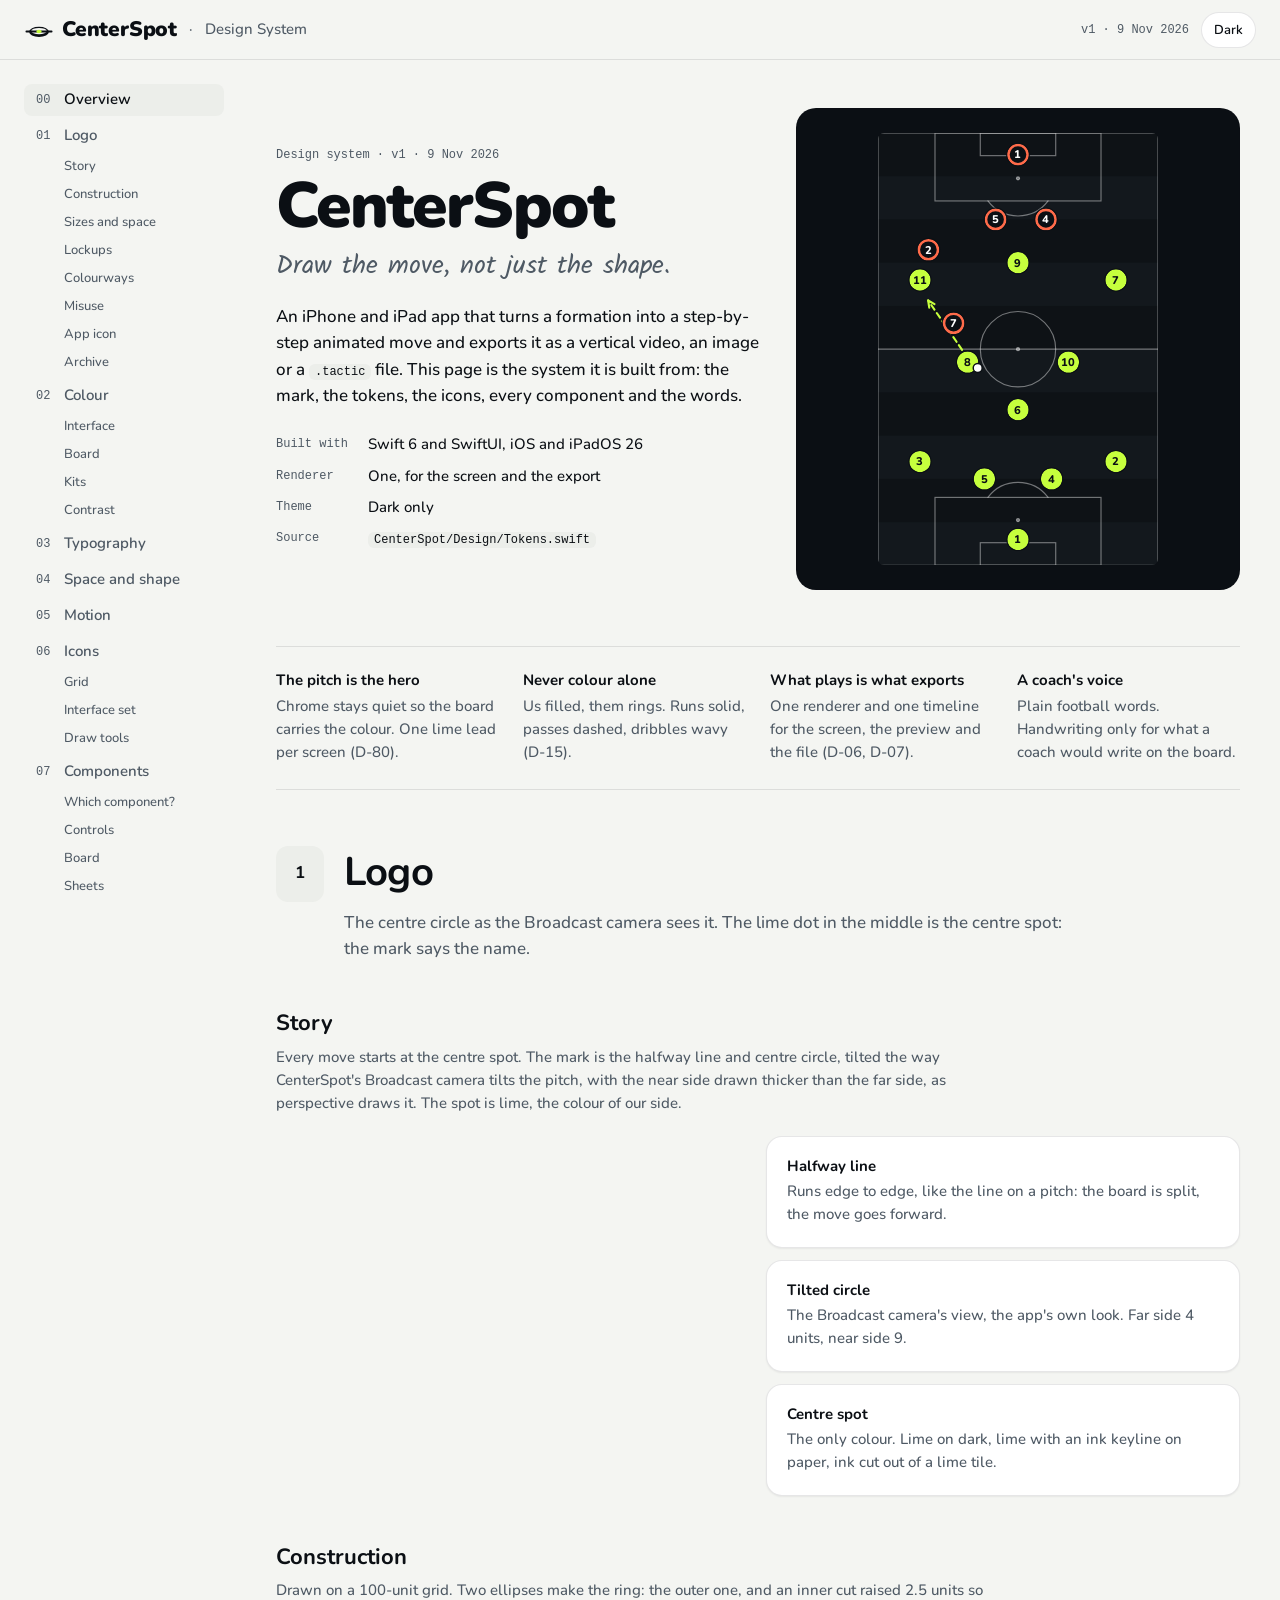
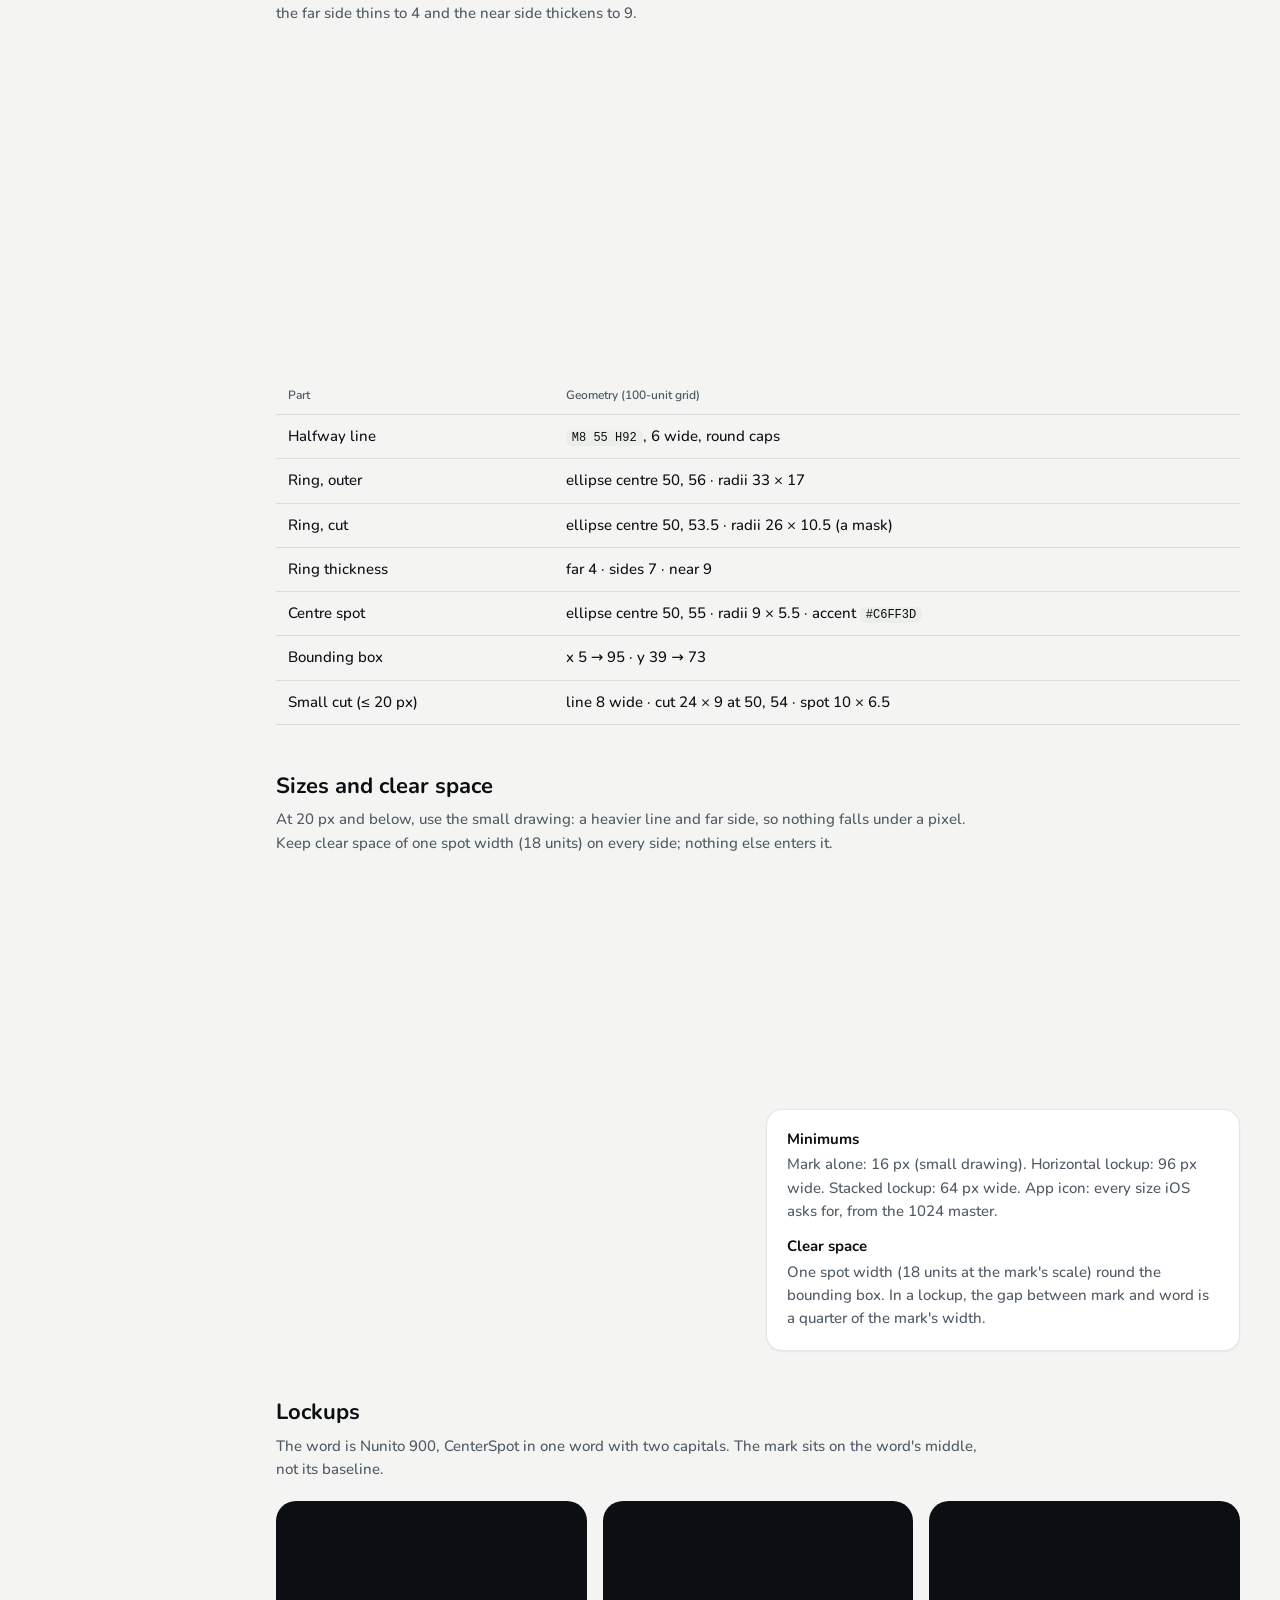
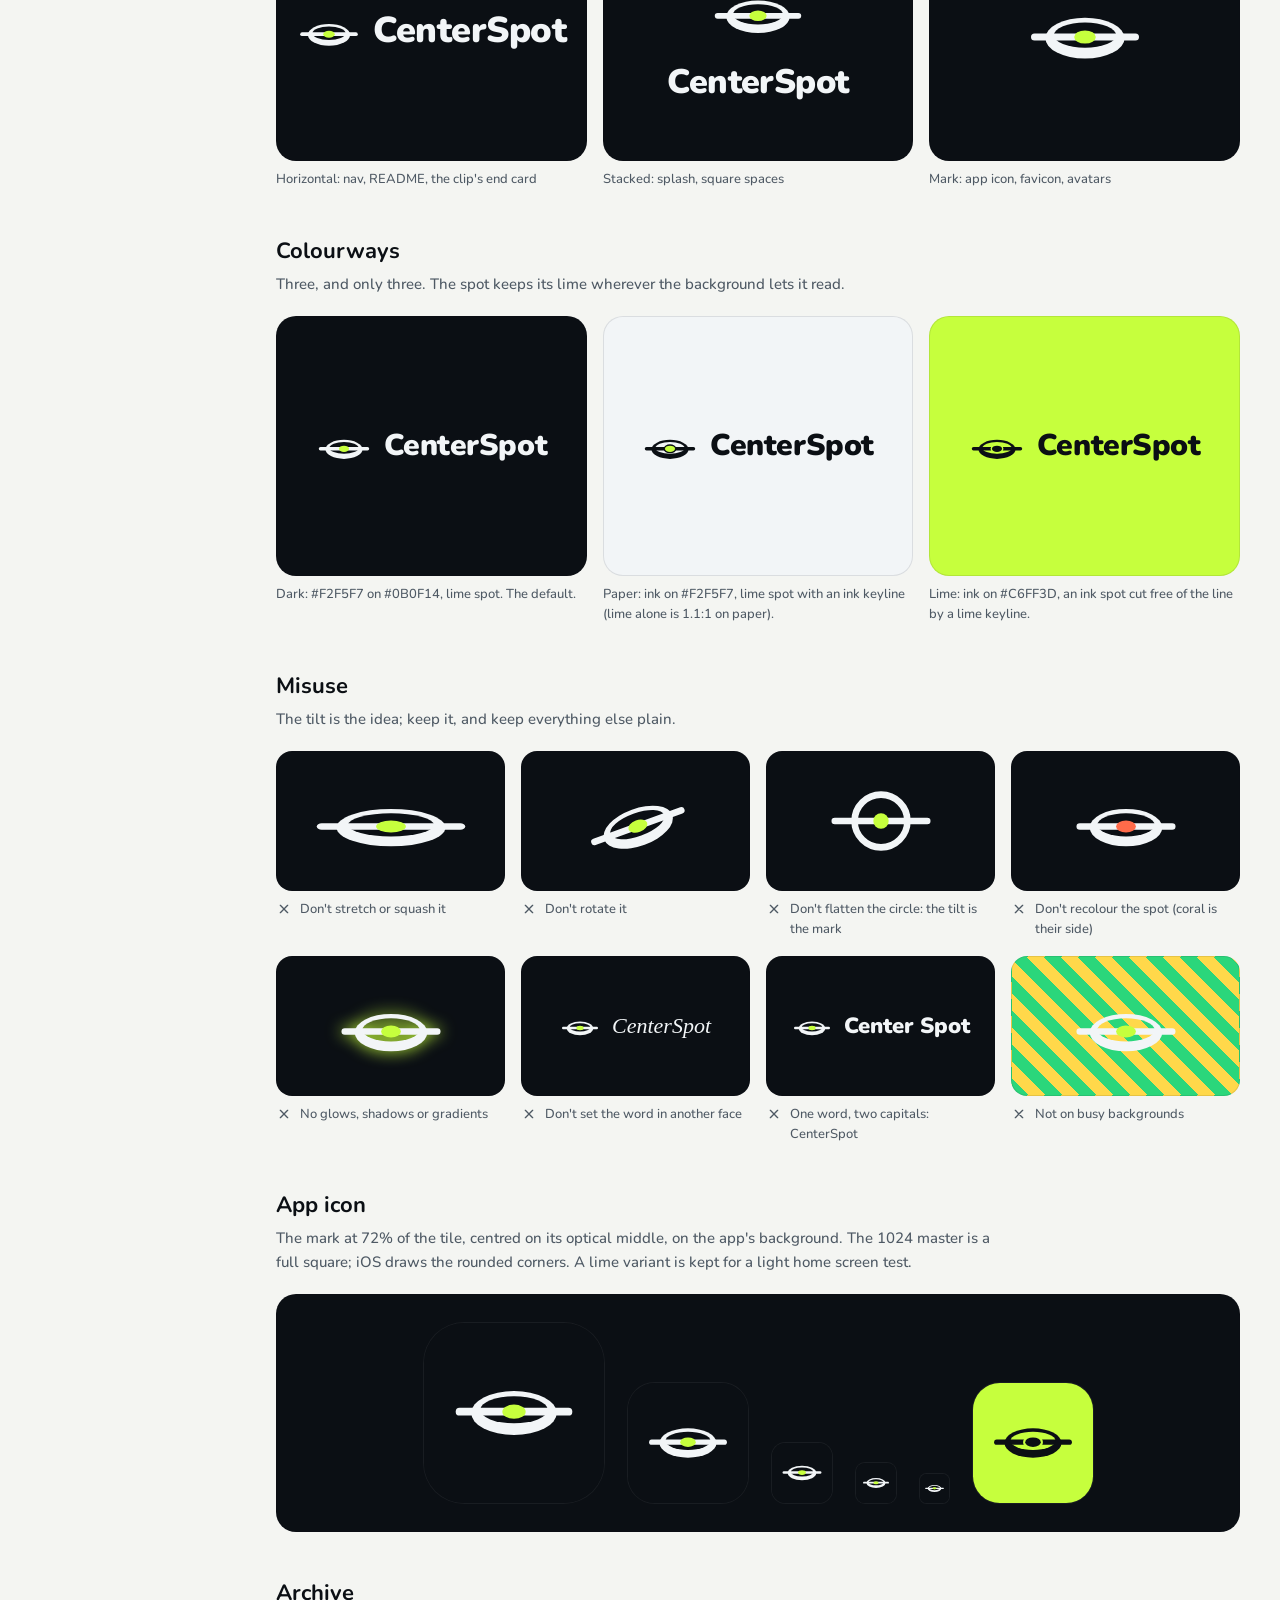
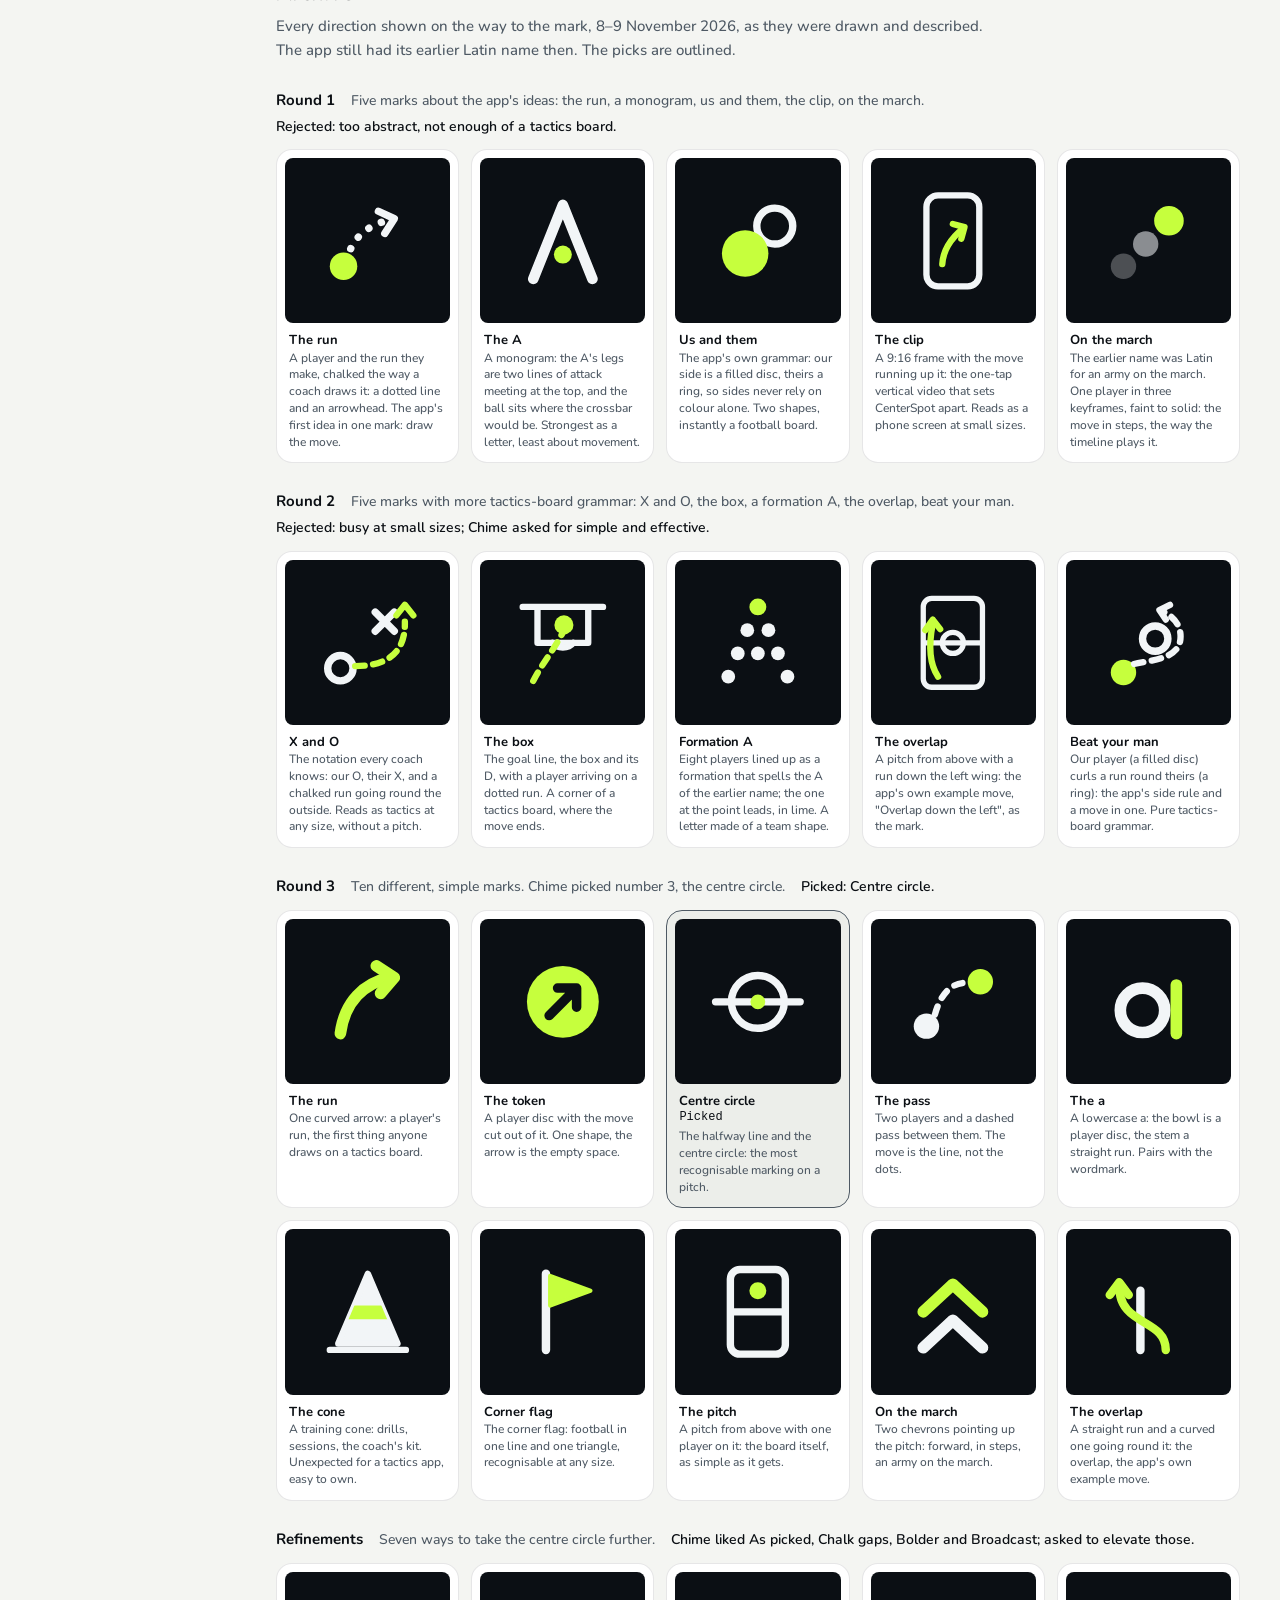
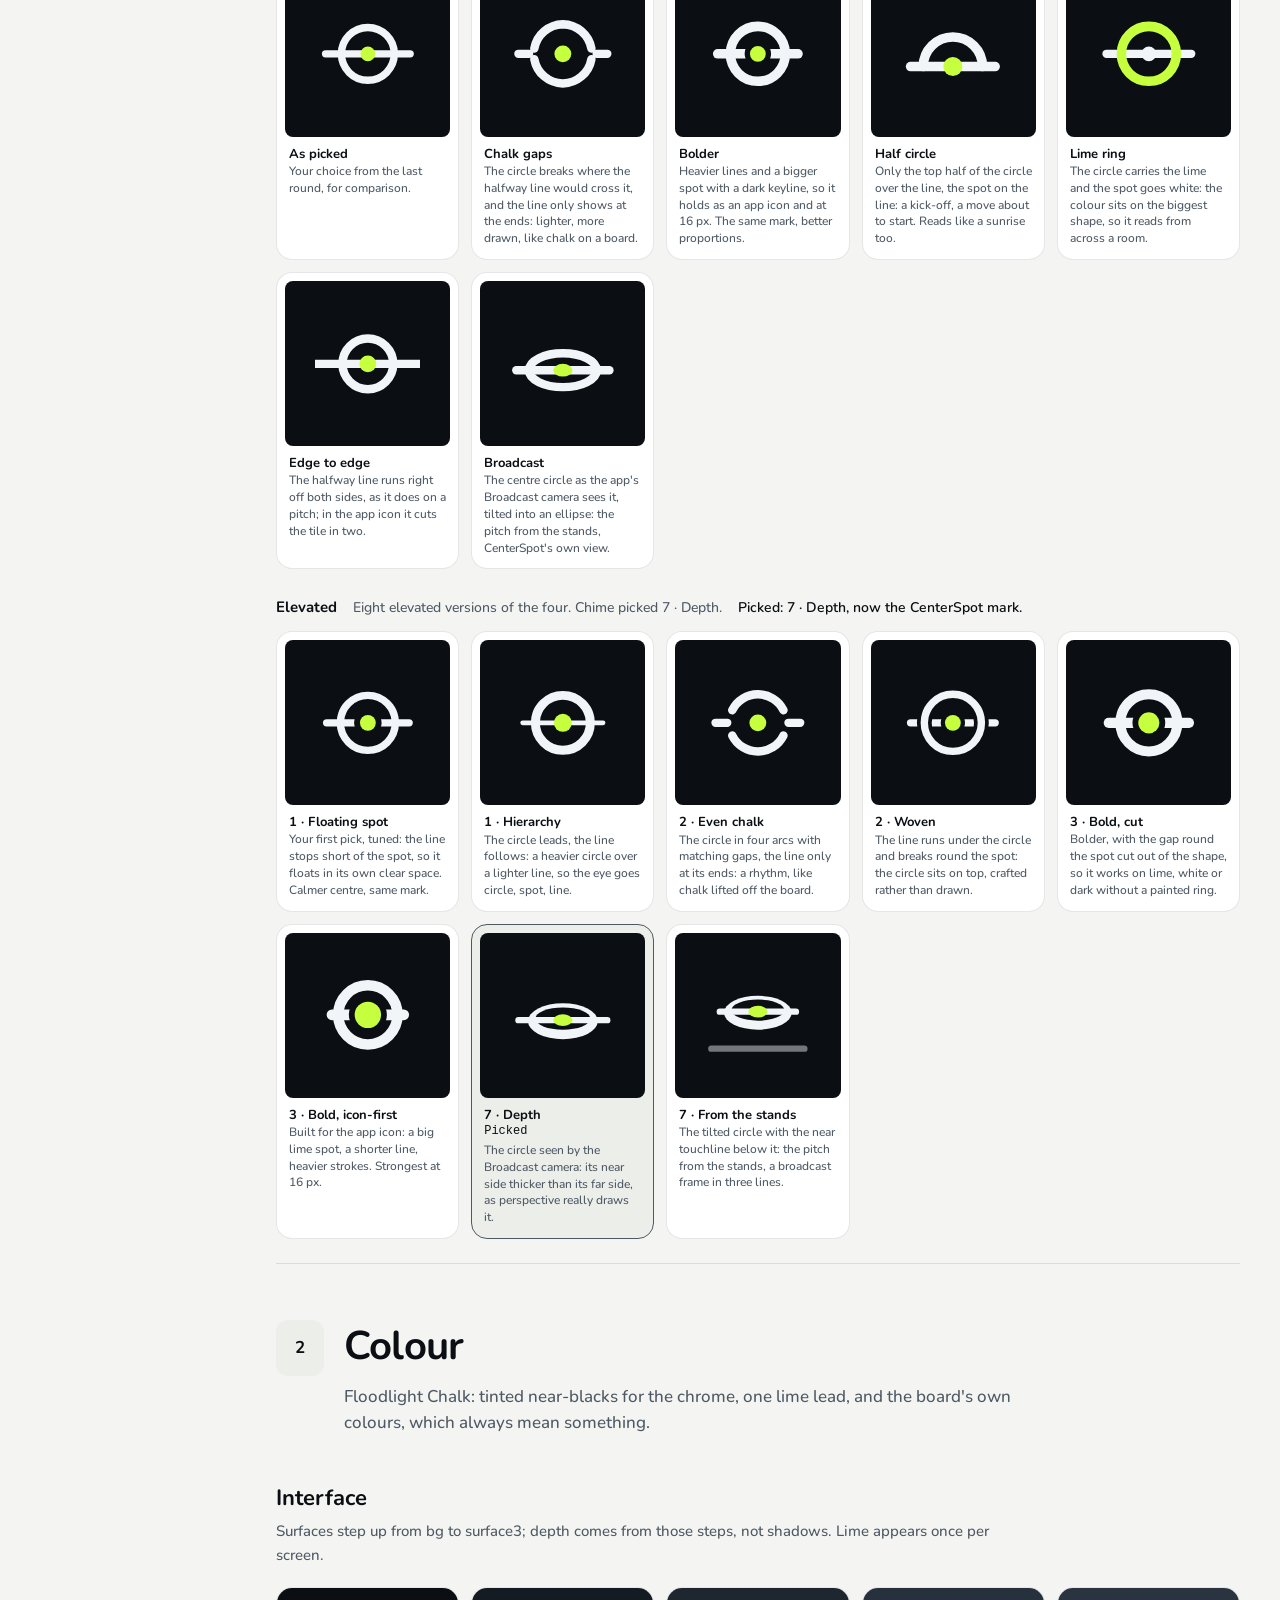
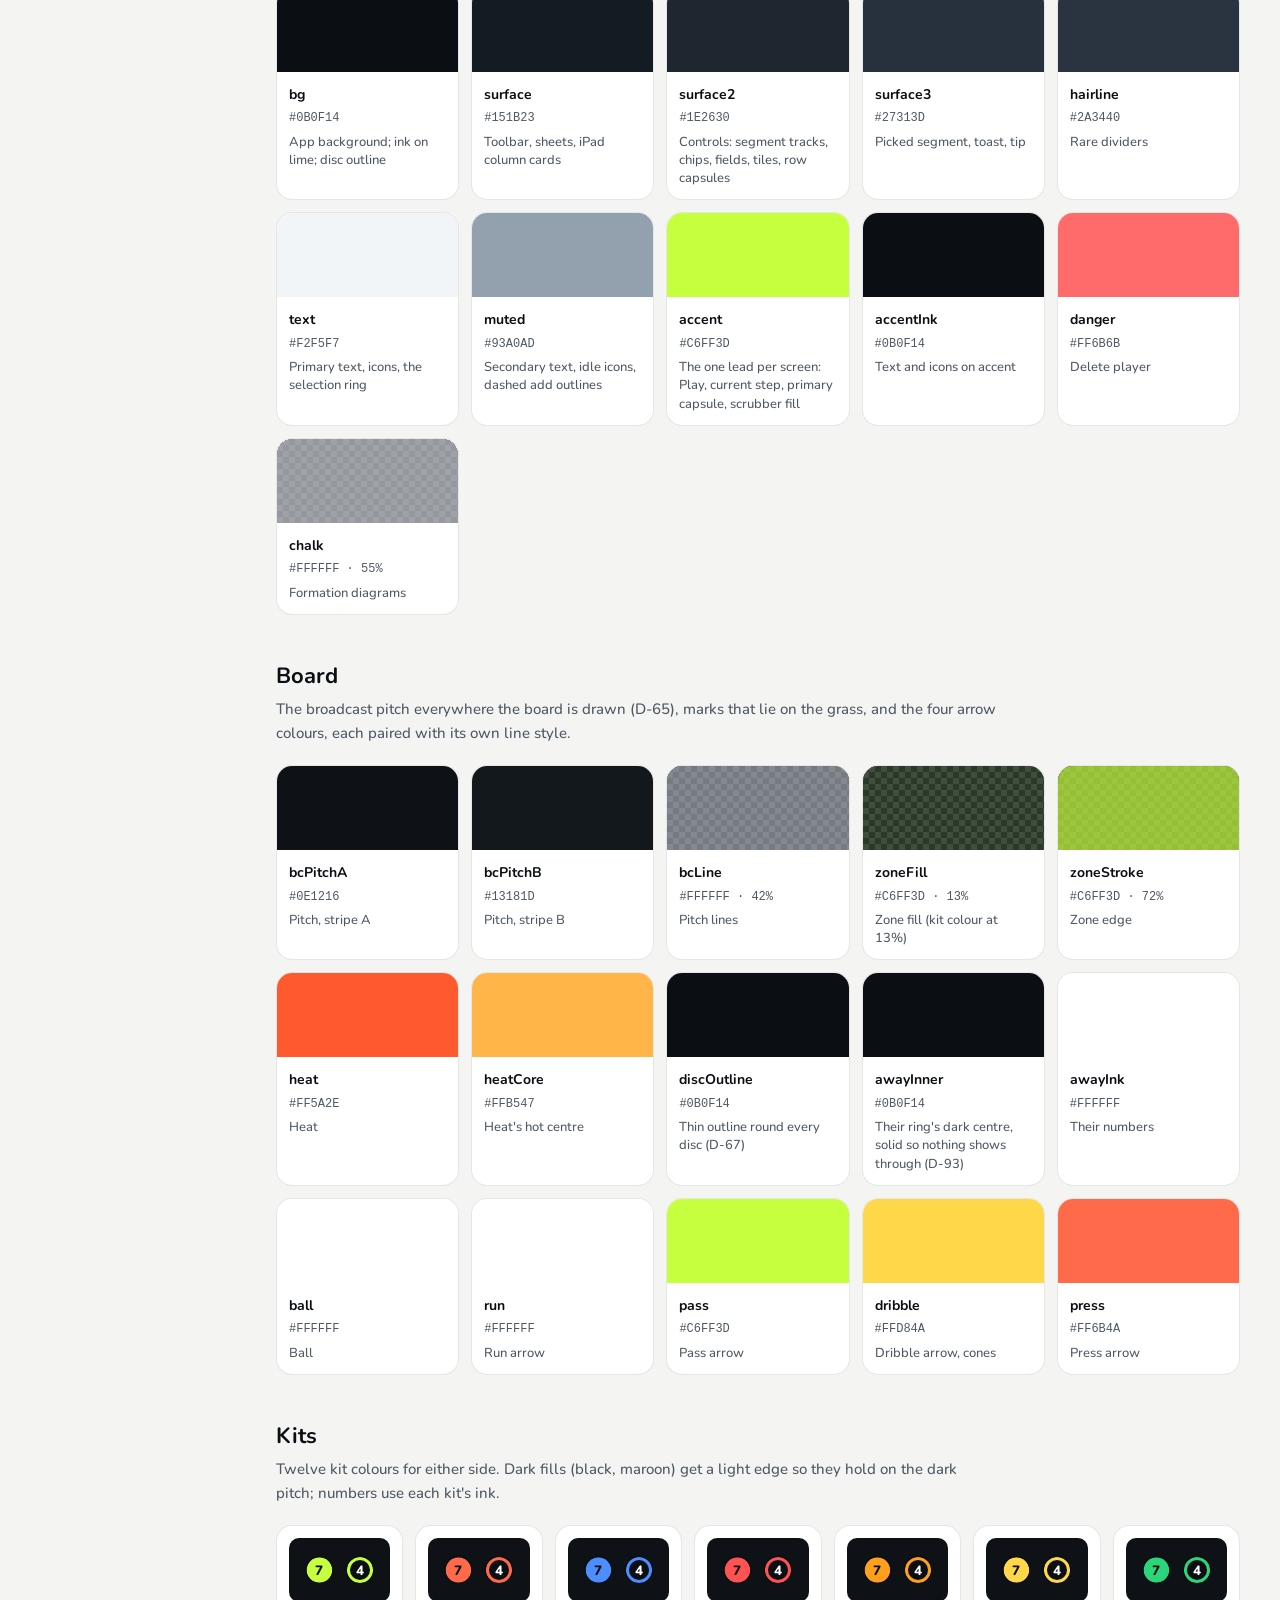
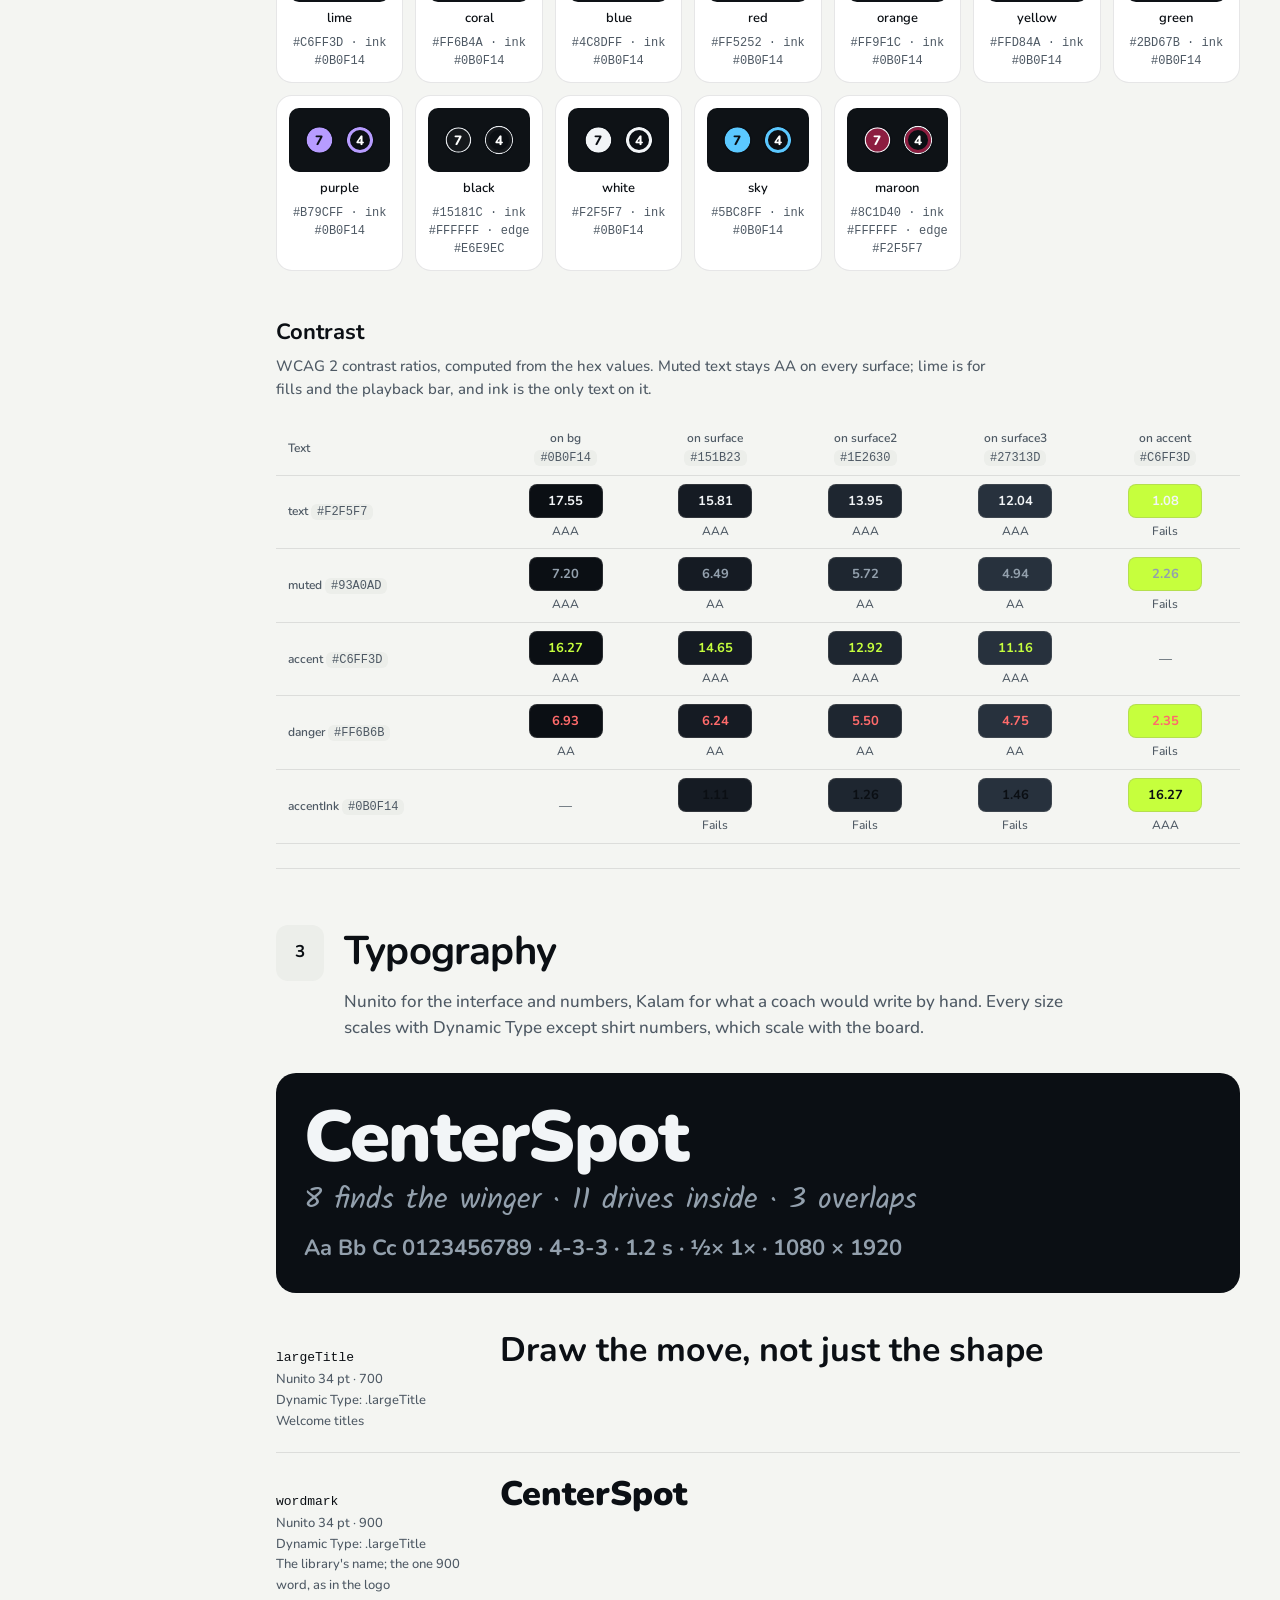
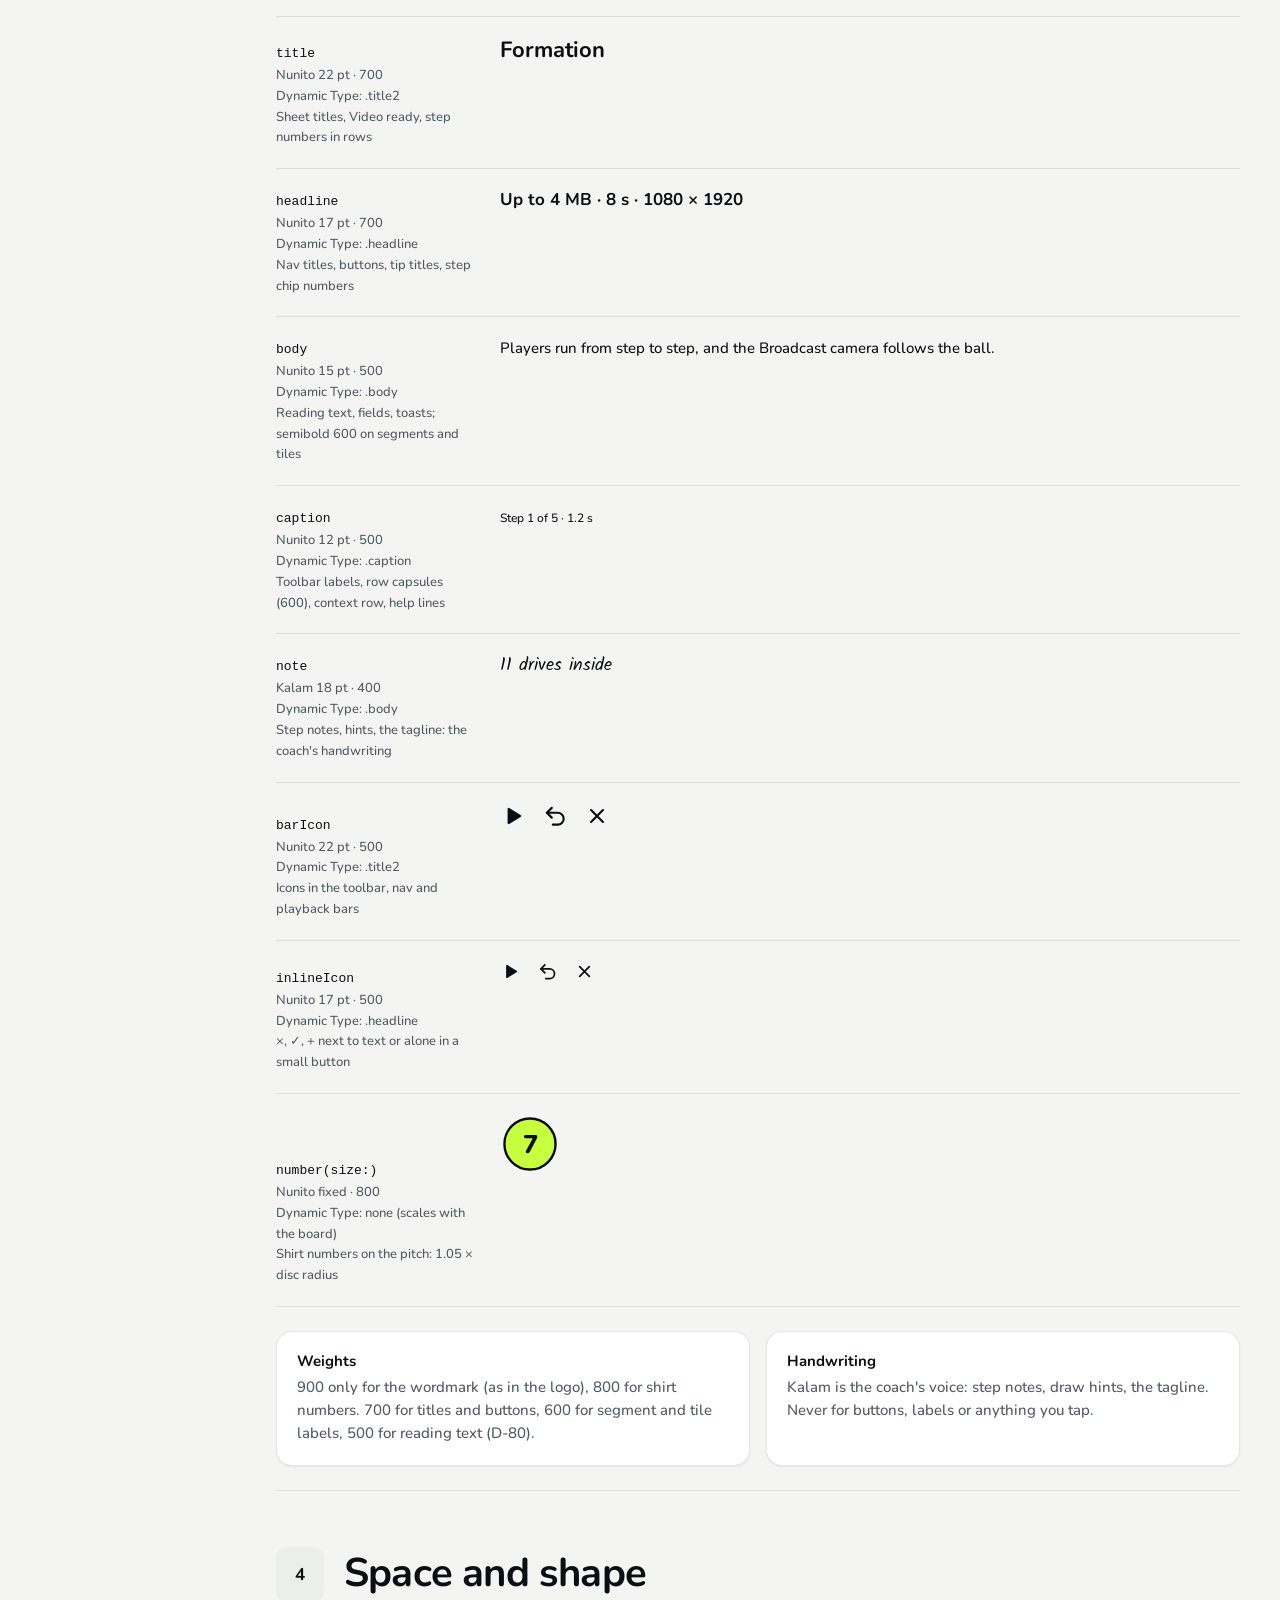
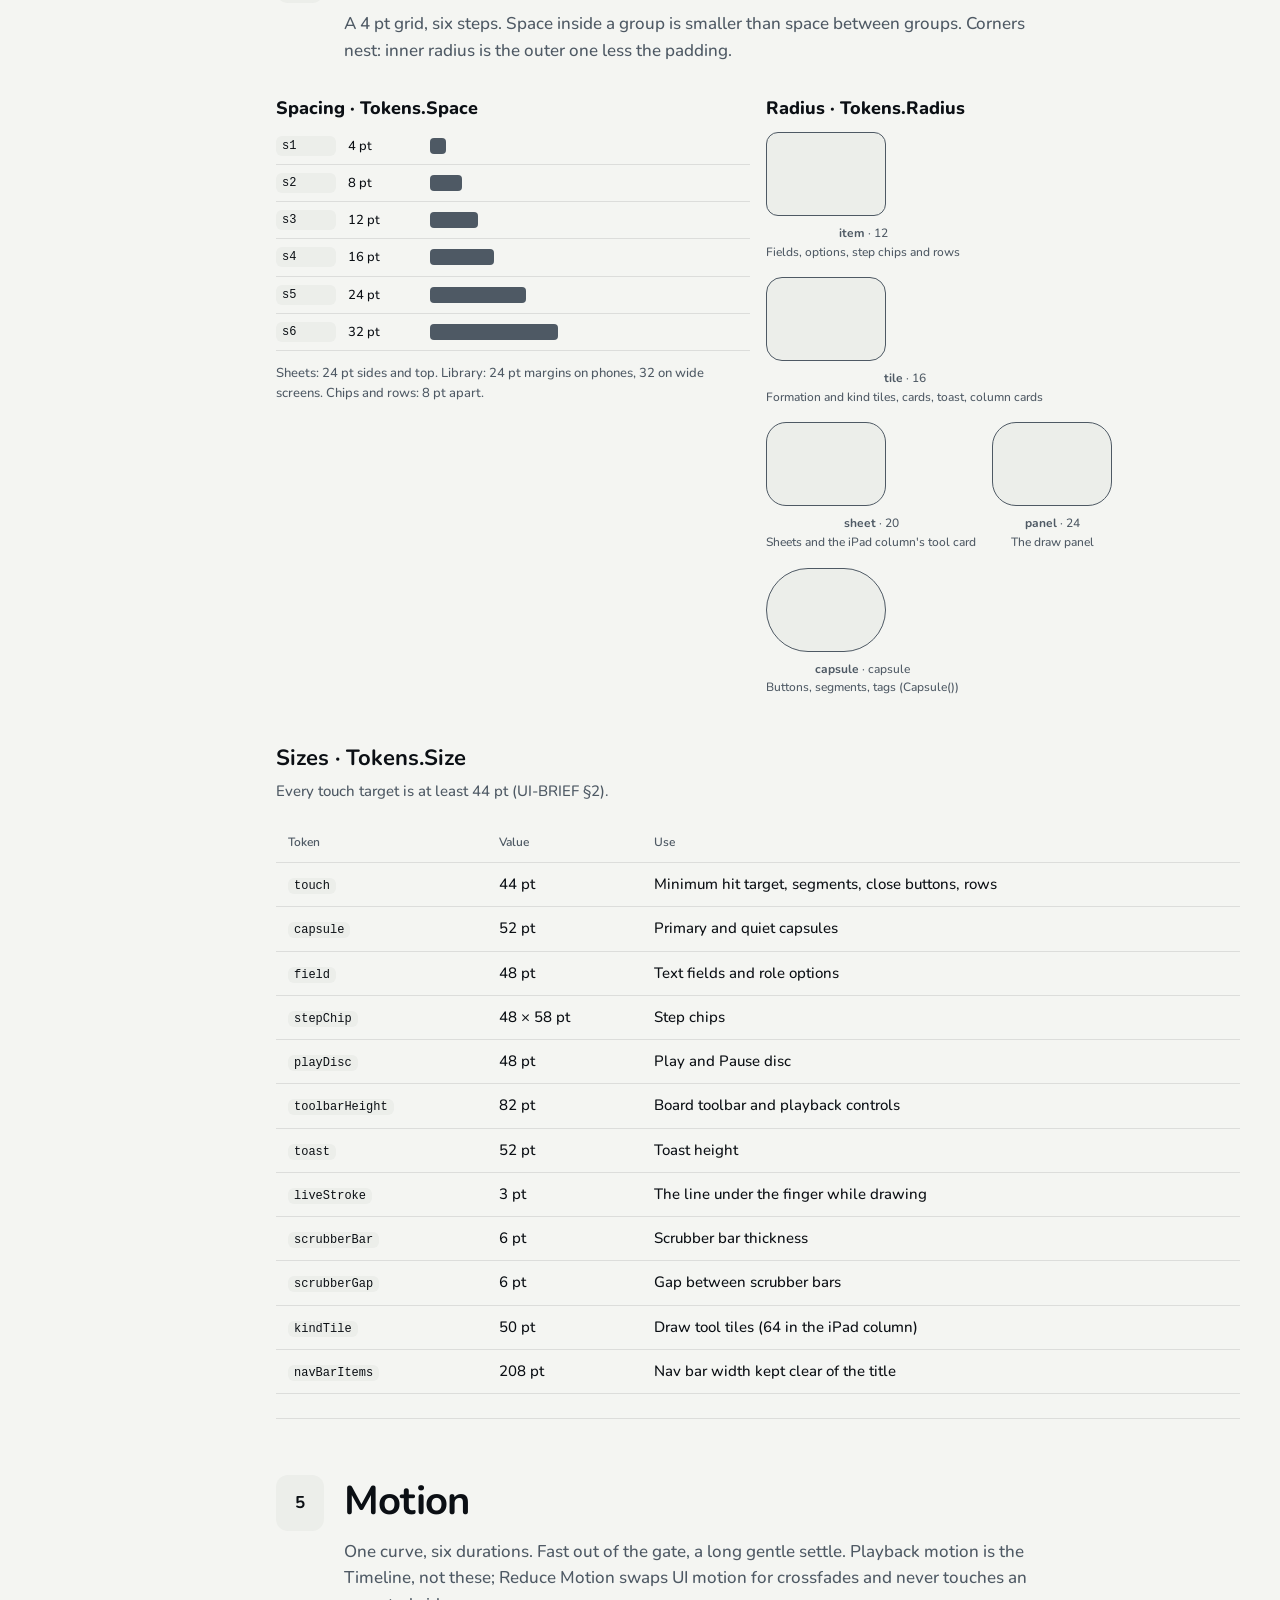
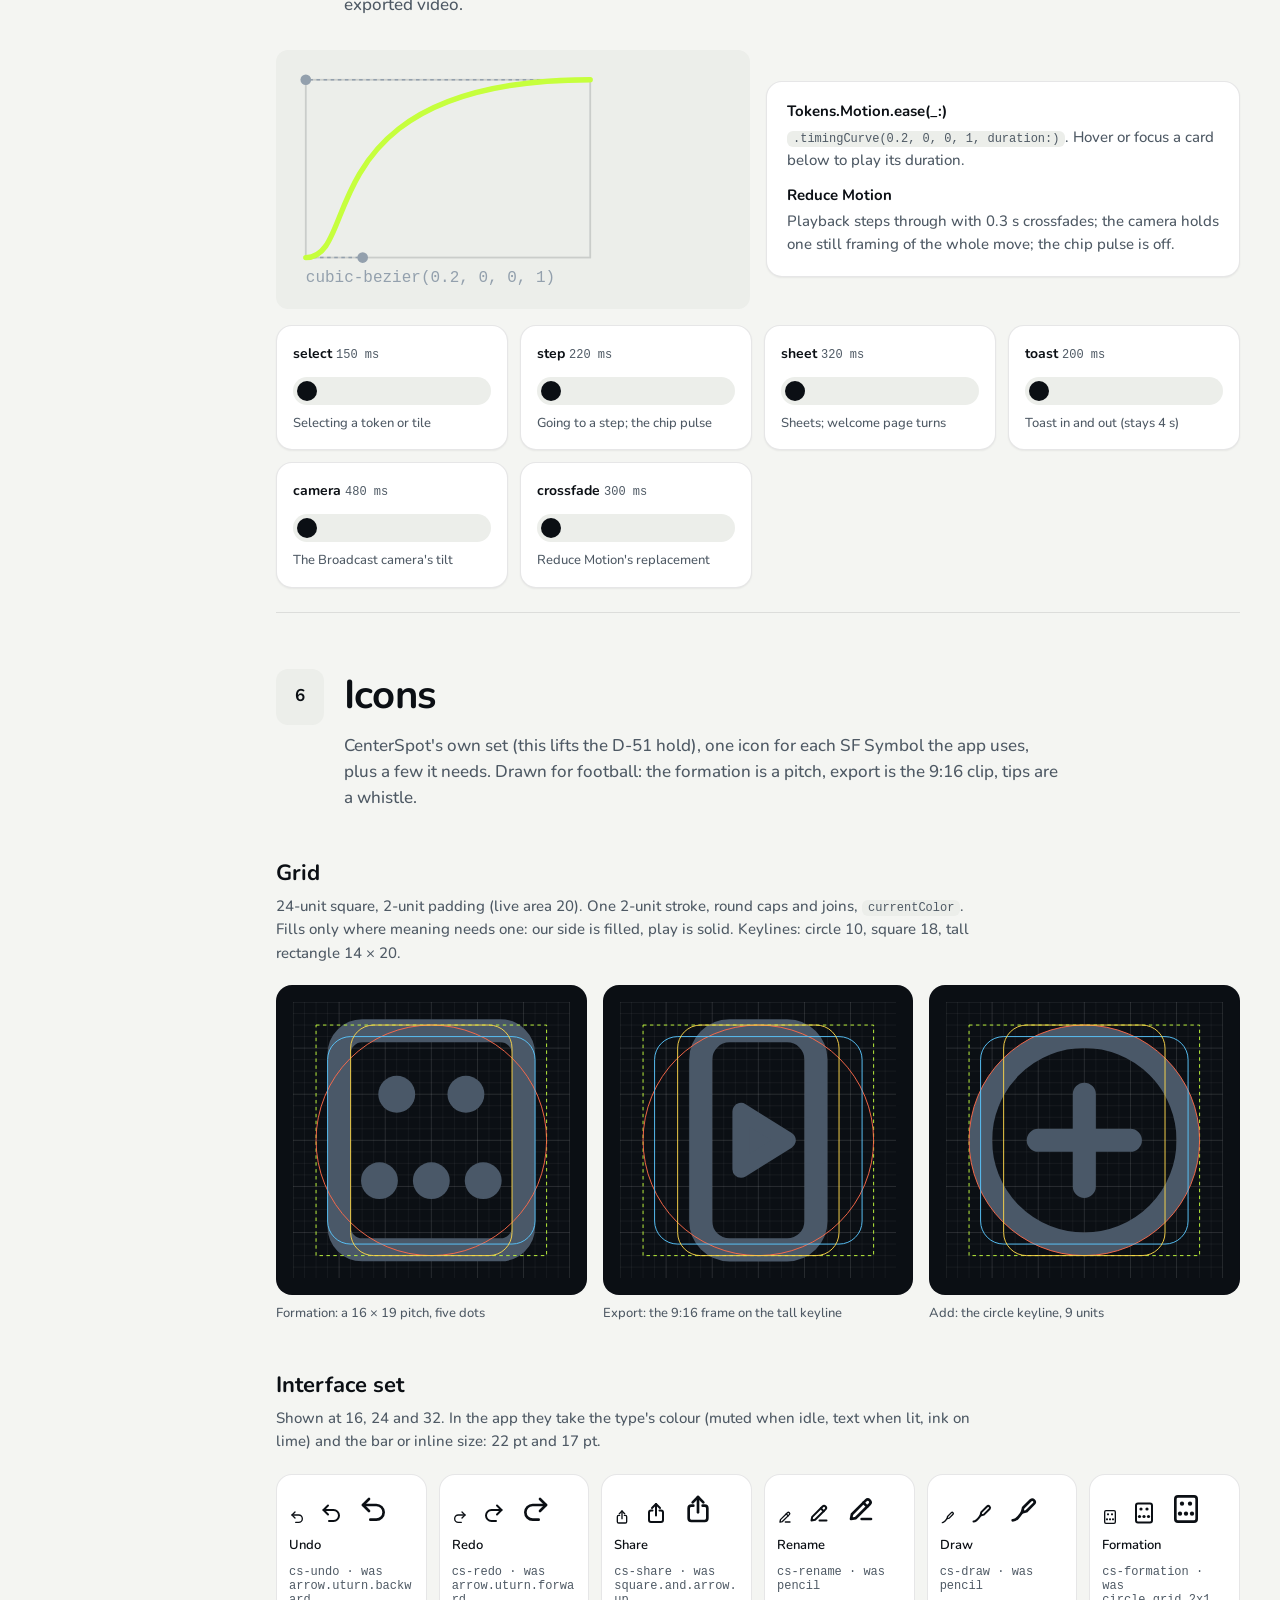
==== commit 06fbfddc: "fix(design-system): the live example's ball eases on and off a player's feet, no jump Co-Authored-By" ====
--- a/design-system/index.html
+++ b/design-system/index.html
@@ -884,8 +884,18 @@
     a.home.forEach(function (p, j) { people.push({ p: lerp(p, b.home[j]), home: true, number: p.number }); });
     people.sort(function (m, q) { return q.p.y - m.p.y; });  // far end first, as the board stacks them (D-93)
     var ball = lerp(a.ball, b.ball), bp = P(ball);
-    var carried = people.some(function (o) { var x = P(o.p); return Math.hypot(x[0] - bp[0], x[1] - bp[1]) < R * 1.2; });
-    if (carried) { bp = [bp[0] + R * 0.95, bp[1] + R * 0.95]; }
+    // At a player's feet the ball sits down and to the right. How much (the app's Possession.carryWeight: whole up to
+    // 0.8 disc radii from a player, none from 1.2, smoothstepped) is worked out at this step and the next and eased
+    // between with the move, as the app's Timeline does, so a pass from feet to feet keeps its offset the whole way and
+    // a shot loses it over the flight: the ball never jumps.
+    function carry(step) {
+      var b = P(step.ball);
+      var near = step.home.concat(step.away).reduce(function (m, p) { var x = P(p); return Math.min(m, Math.hypot(x[0] - b[0], x[1] - b[1])); }, Infinity);
+      var v = Math.min(1, Math.max(0, (1.2 - near / R) / 0.4));
+      return v * v * (3 - 2 * v);
+    }
+    var w = carry(a) + (carry(b) - carry(a)) * e;
+    bp = [bp[0] + R * 0.95 * w, bp[1] + R * 0.95 * w];
     var ends = b.home.concat(b.away);
     layer.innerHTML = a.arrows.map(function (ar) { return arrow(ar, moving ? 1 - u : 1, ends); }).join('') +
       people.map(function (o) { return disc(o.p, o.home, o.number); }).join('') +
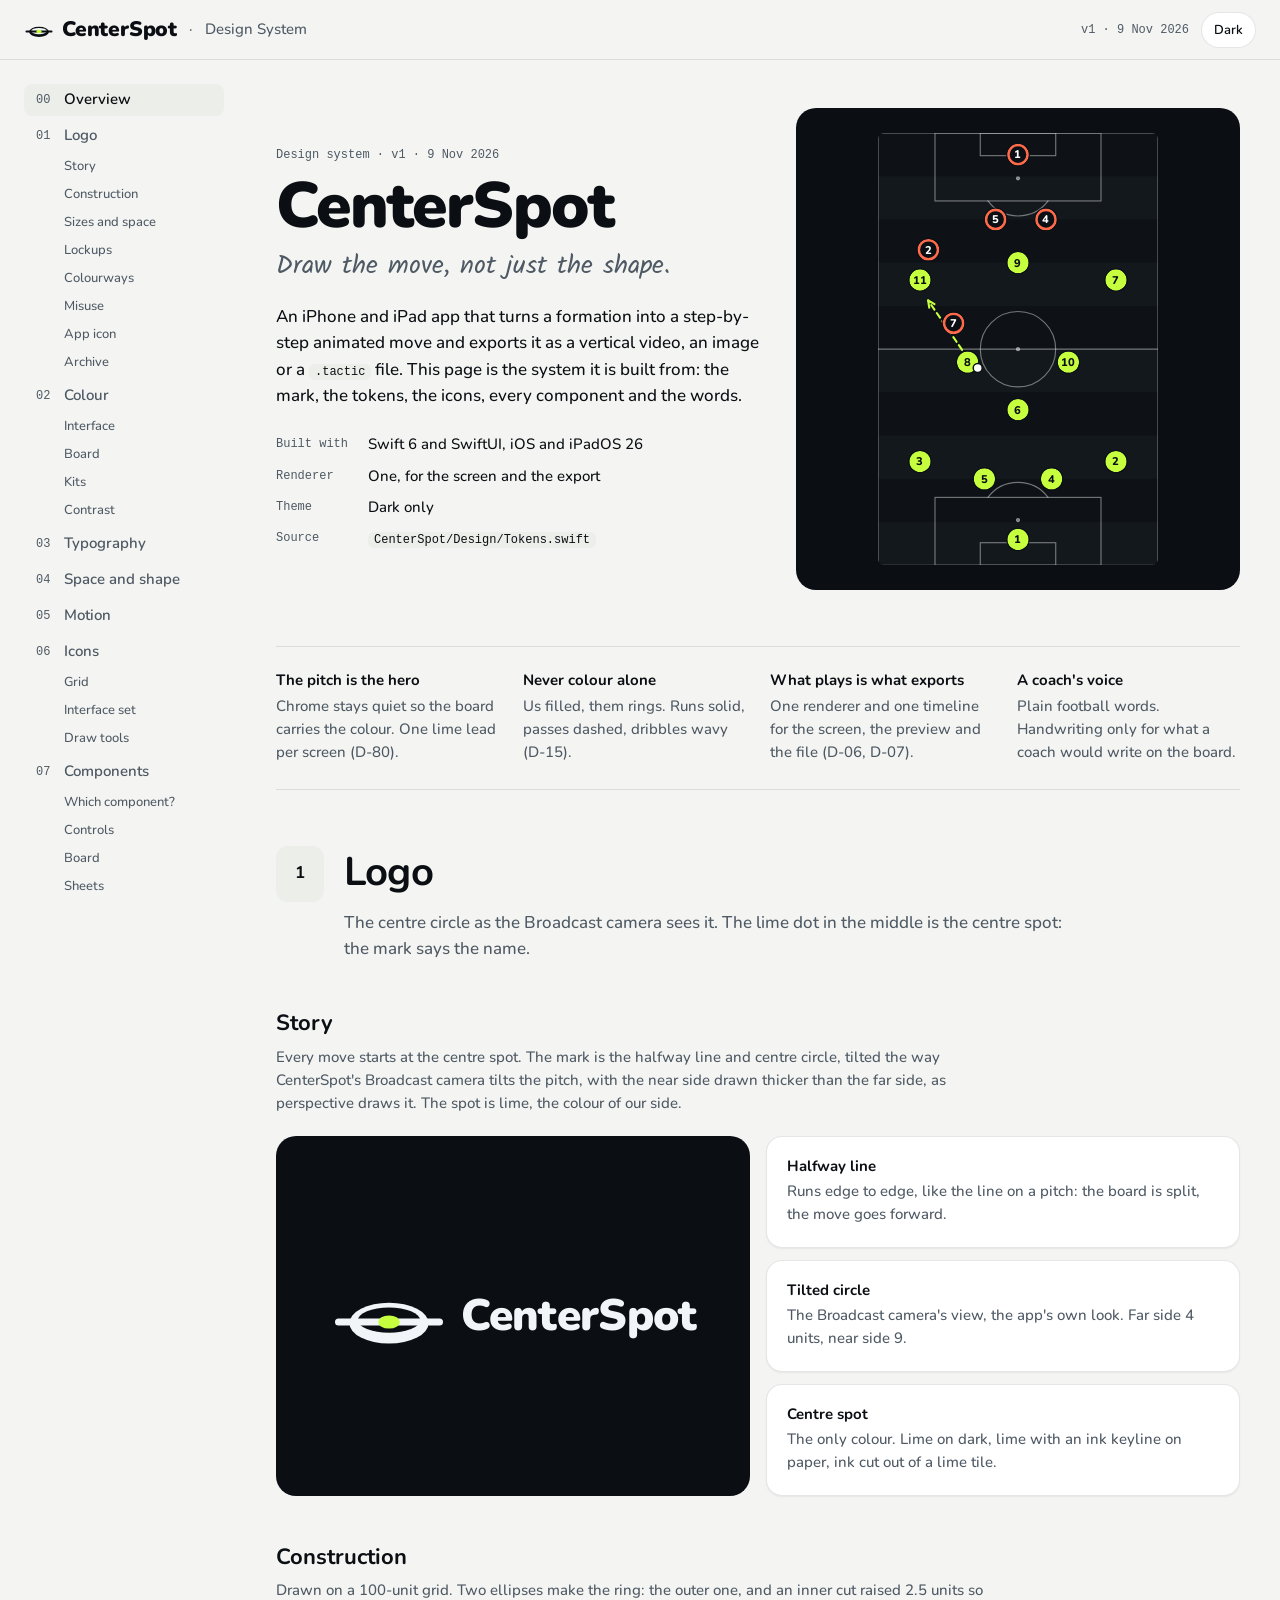
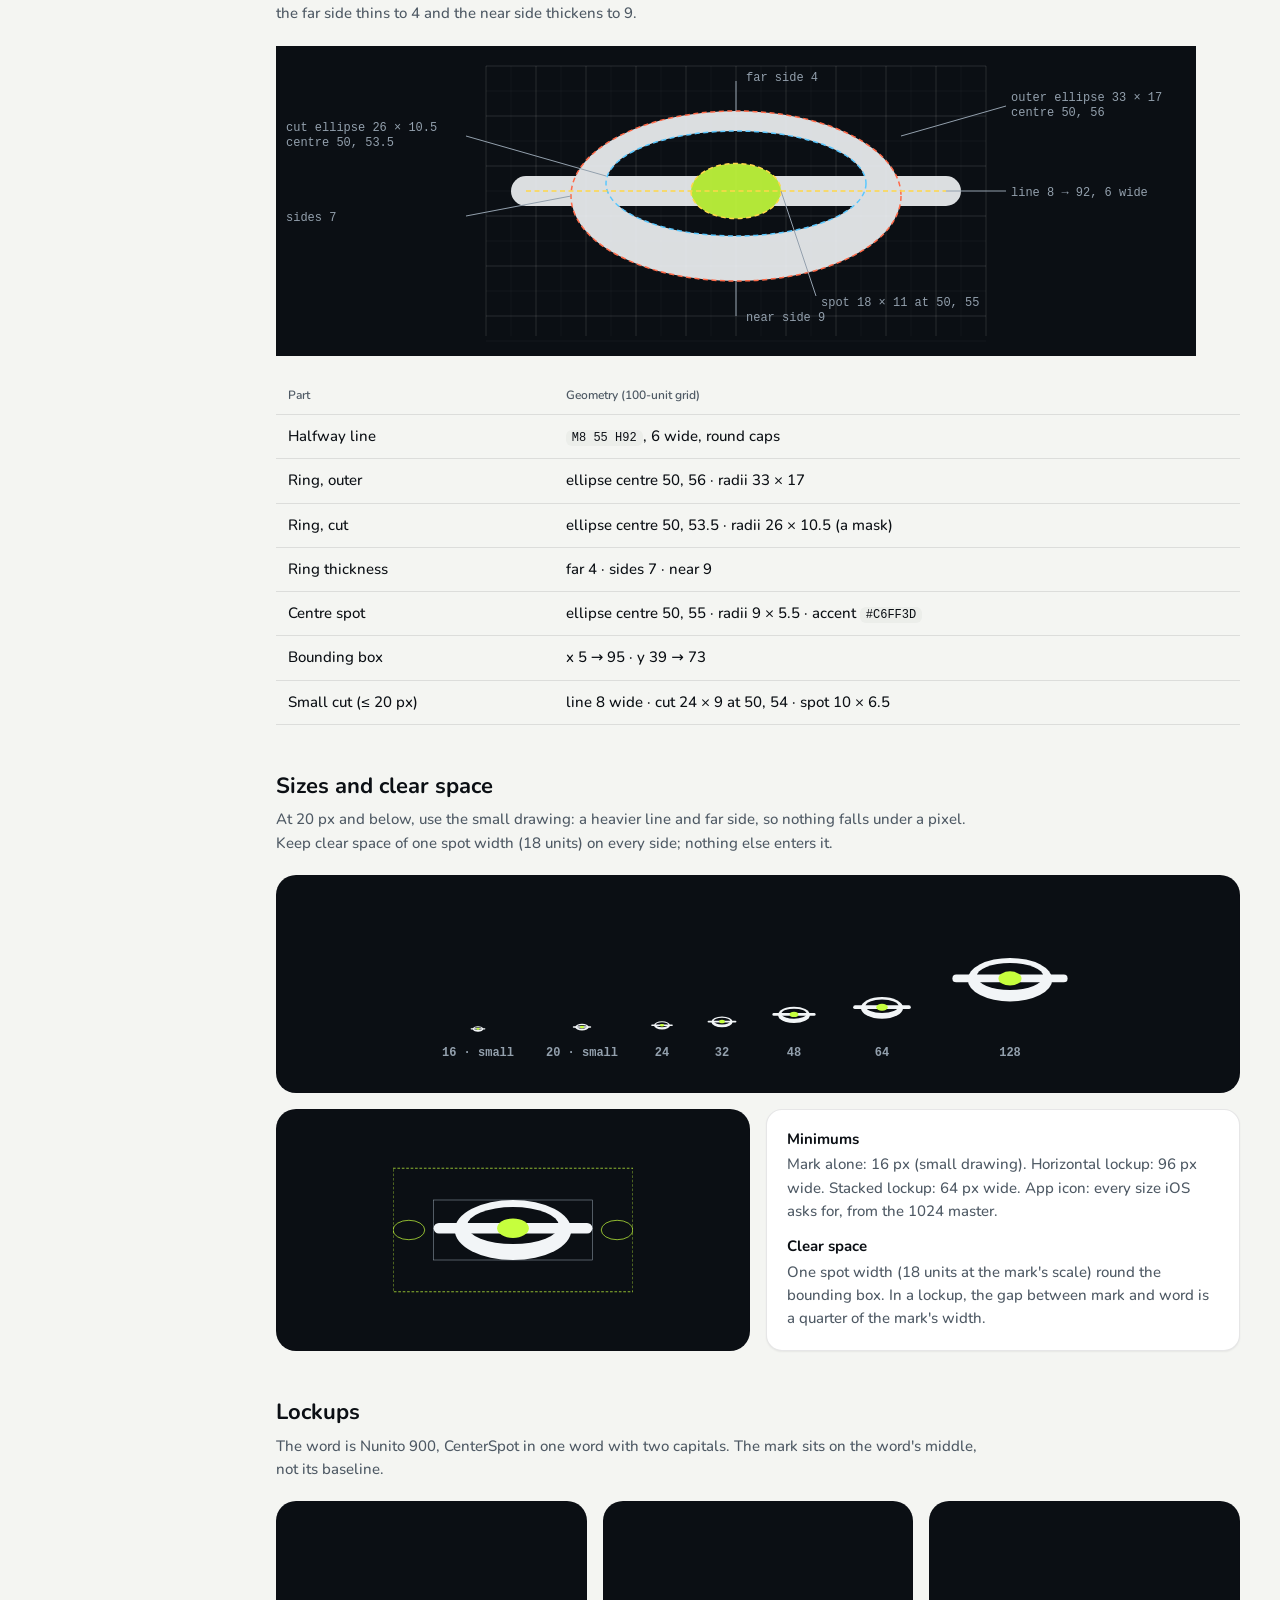
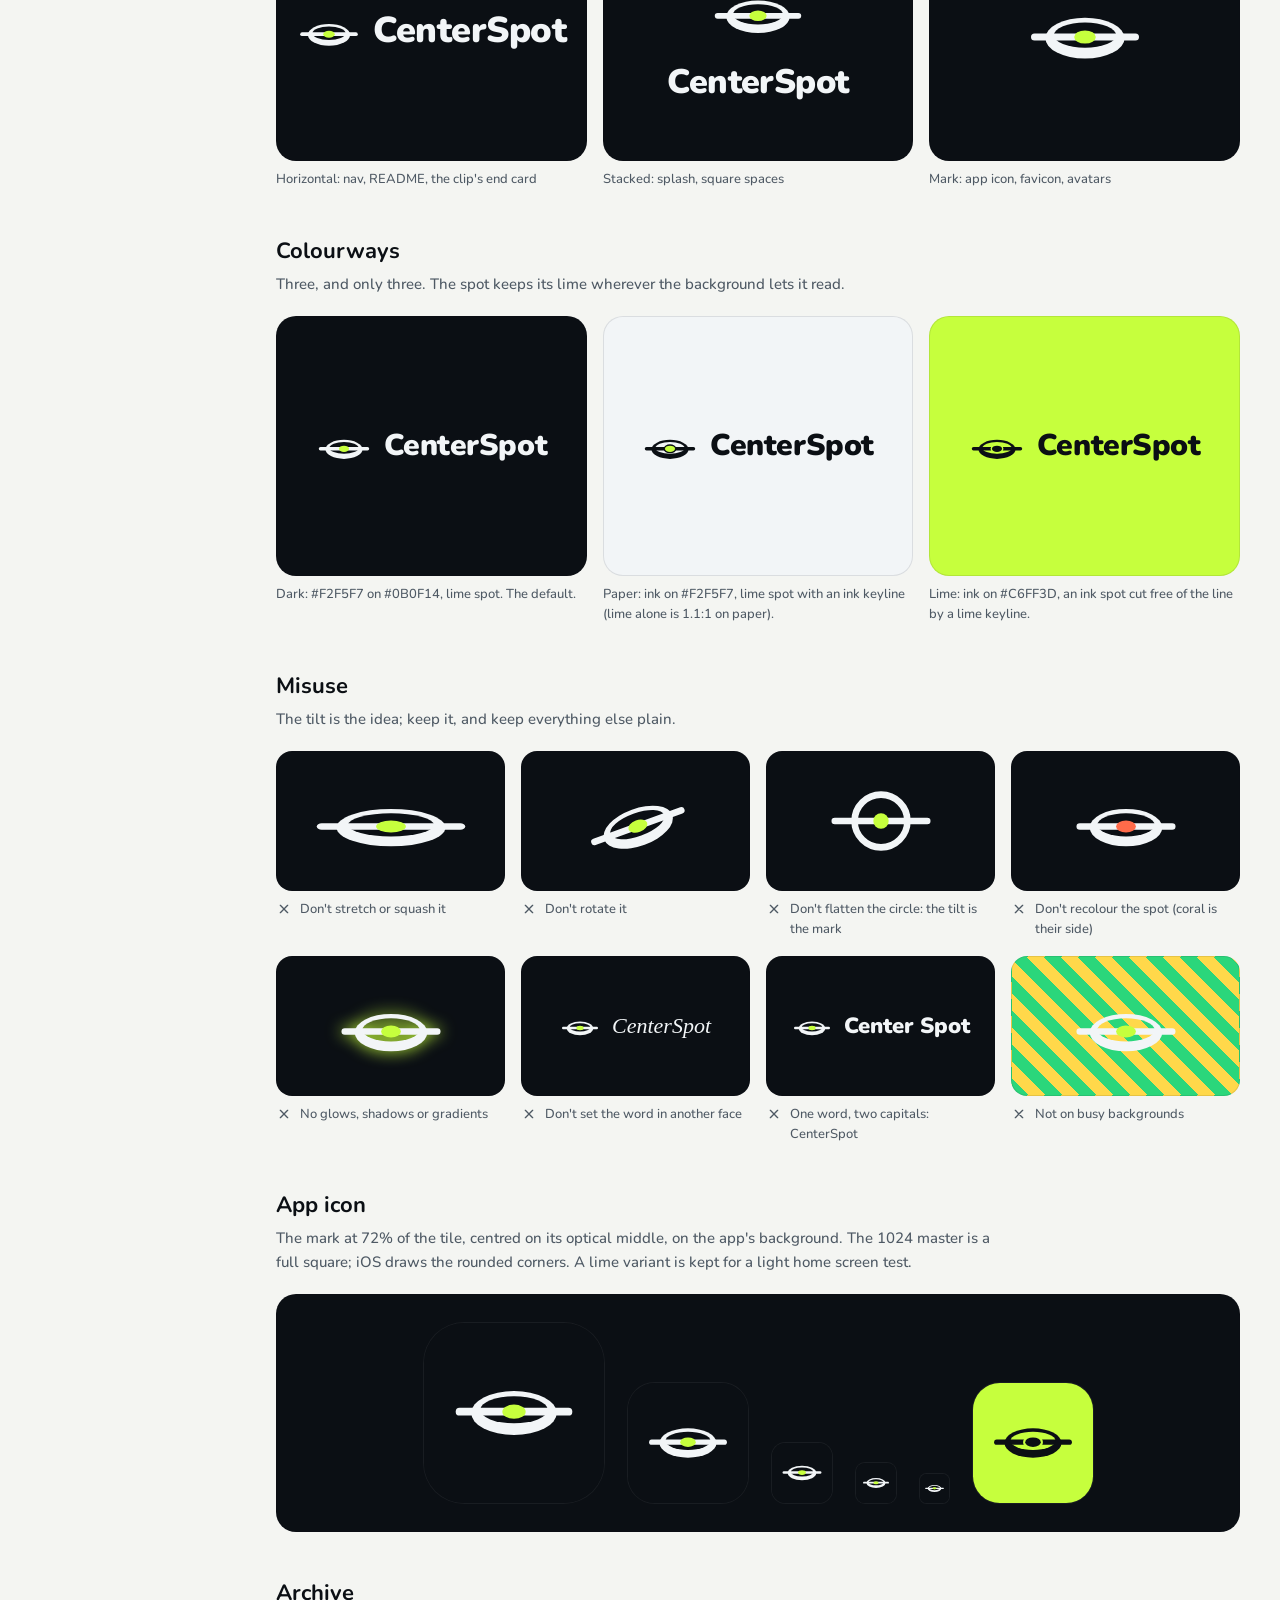
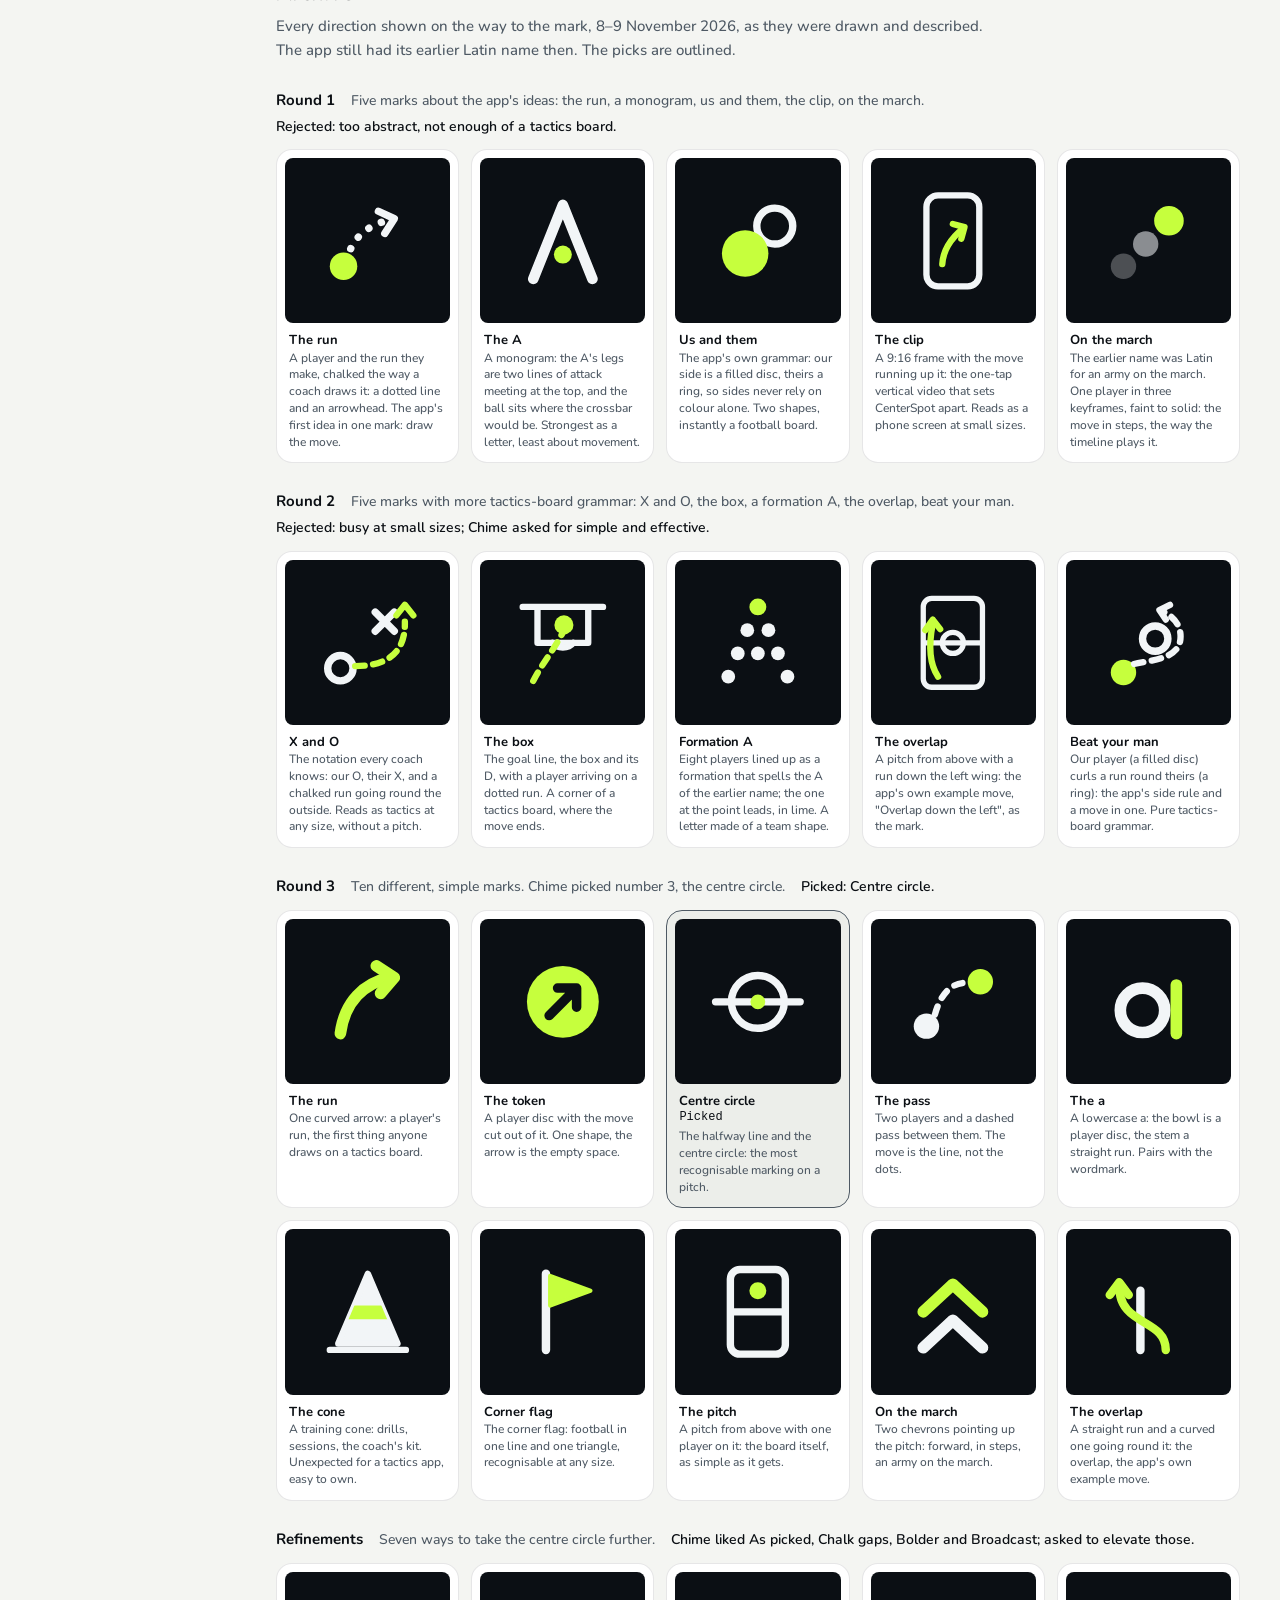
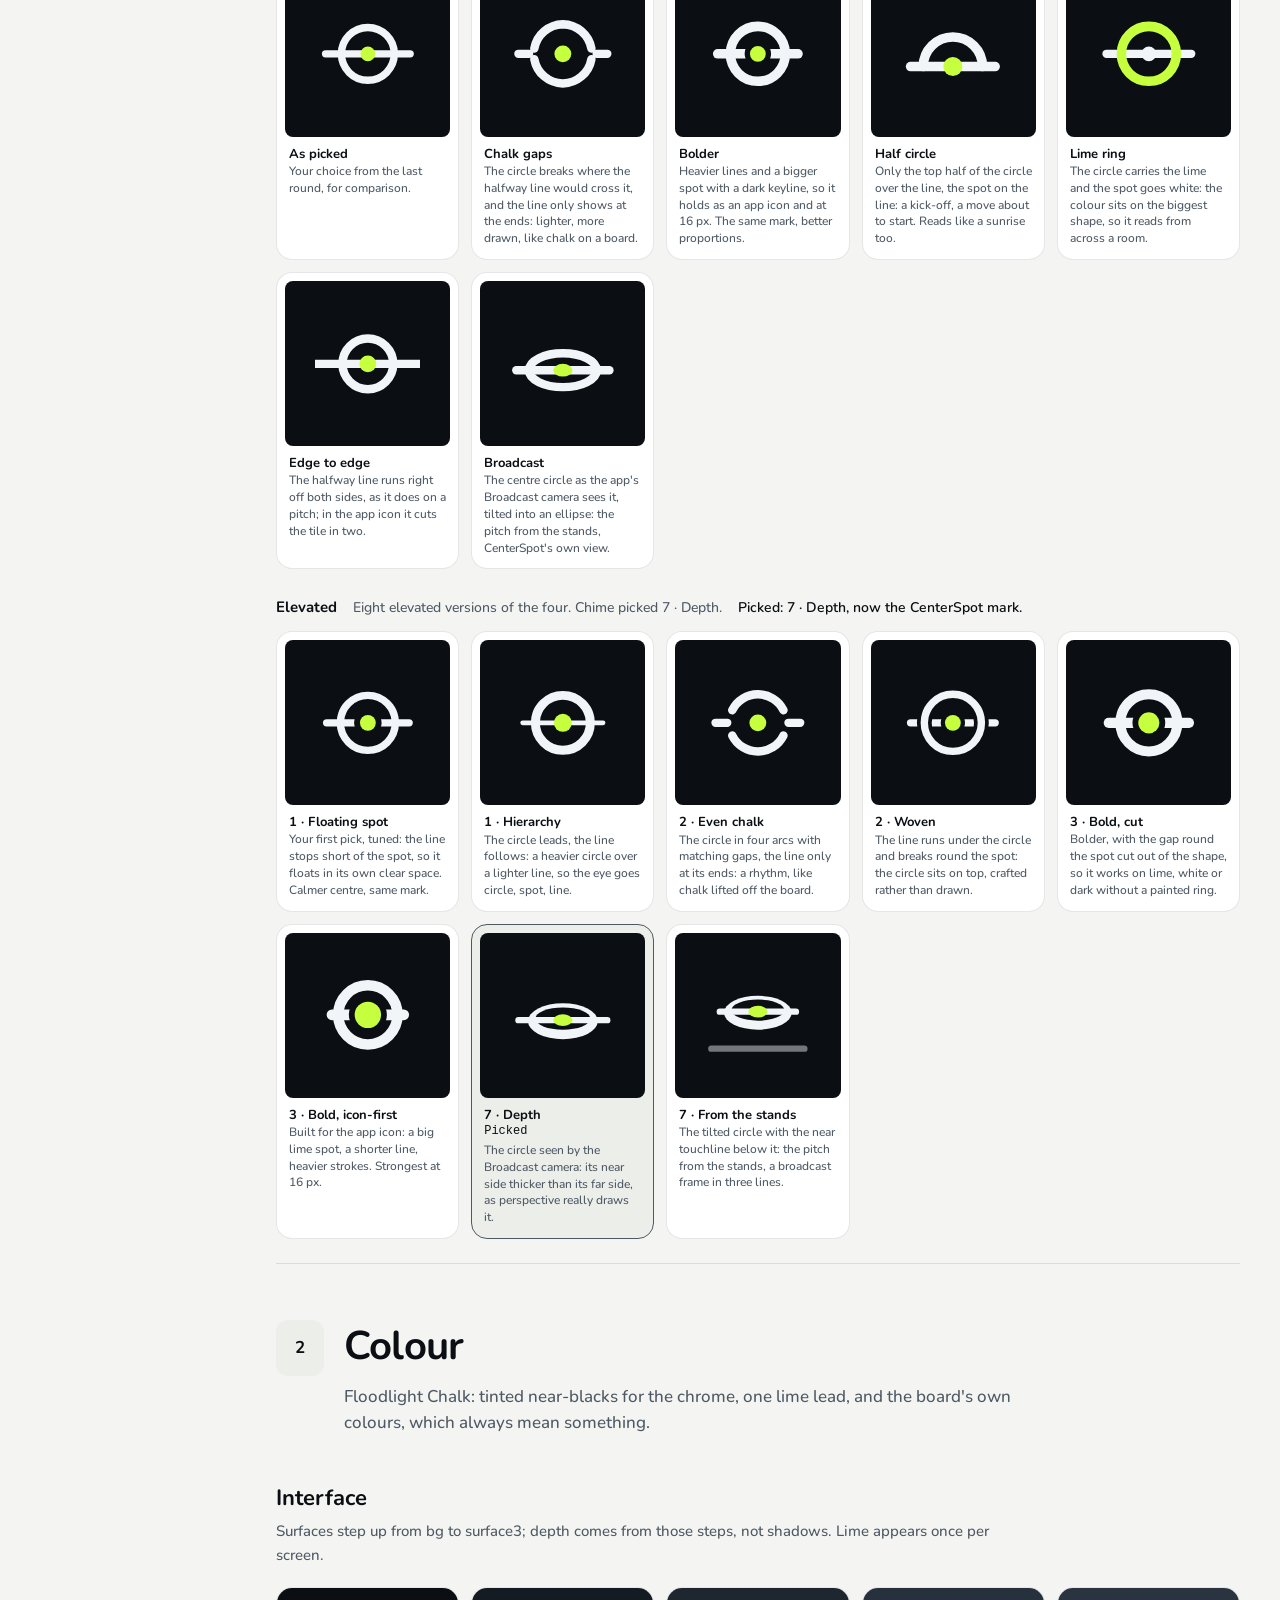
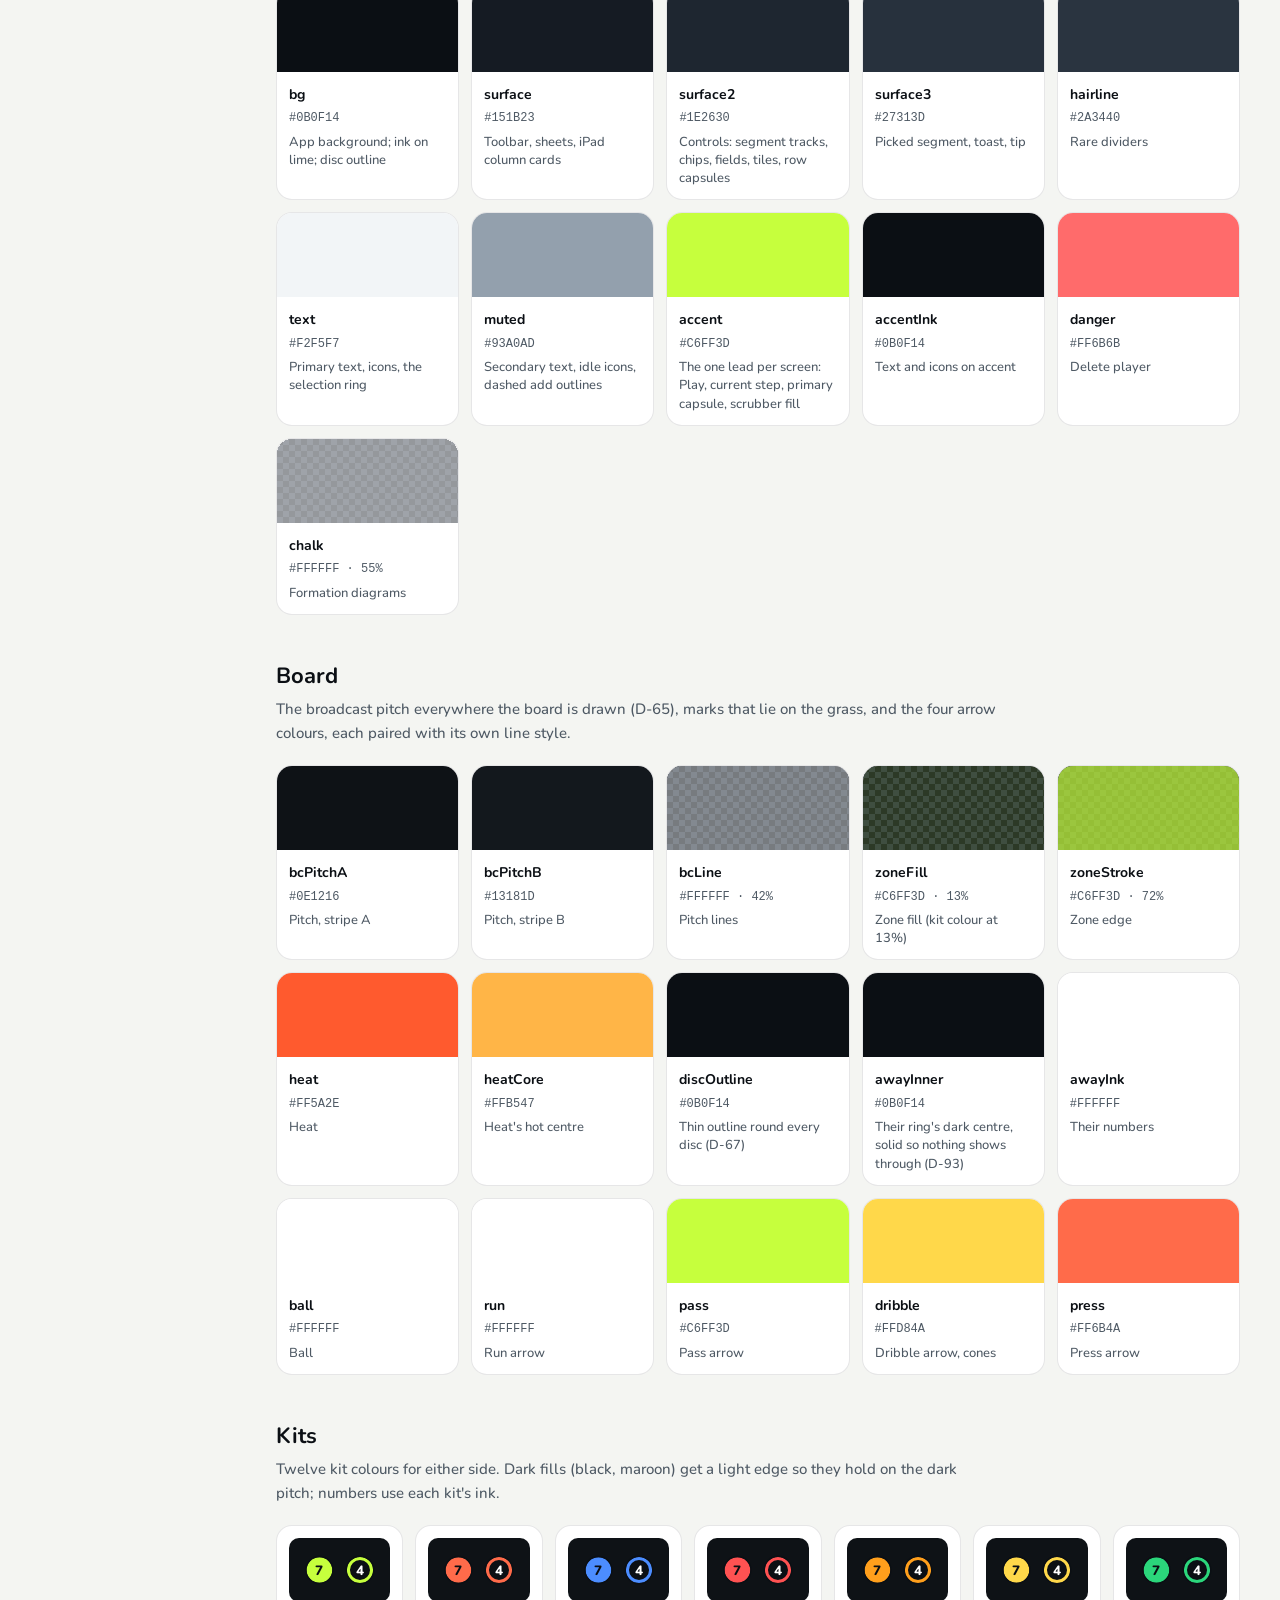
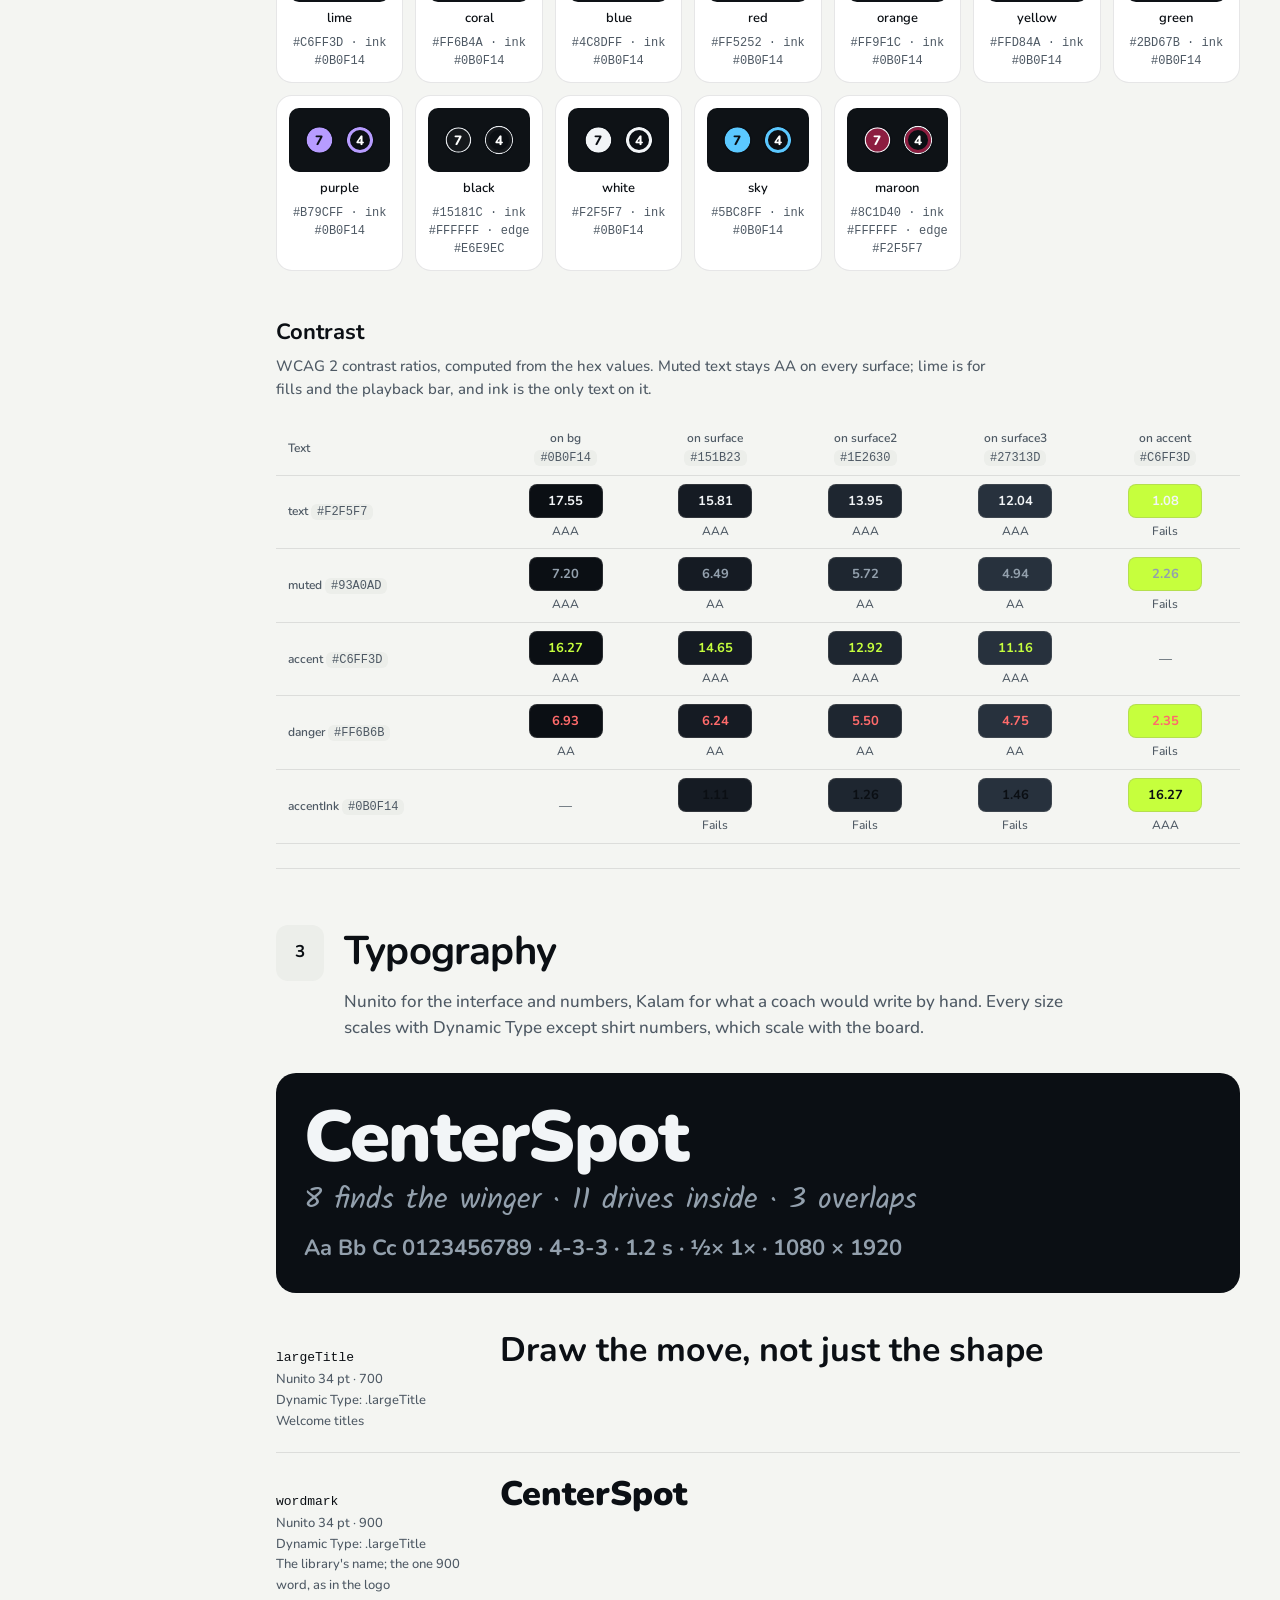
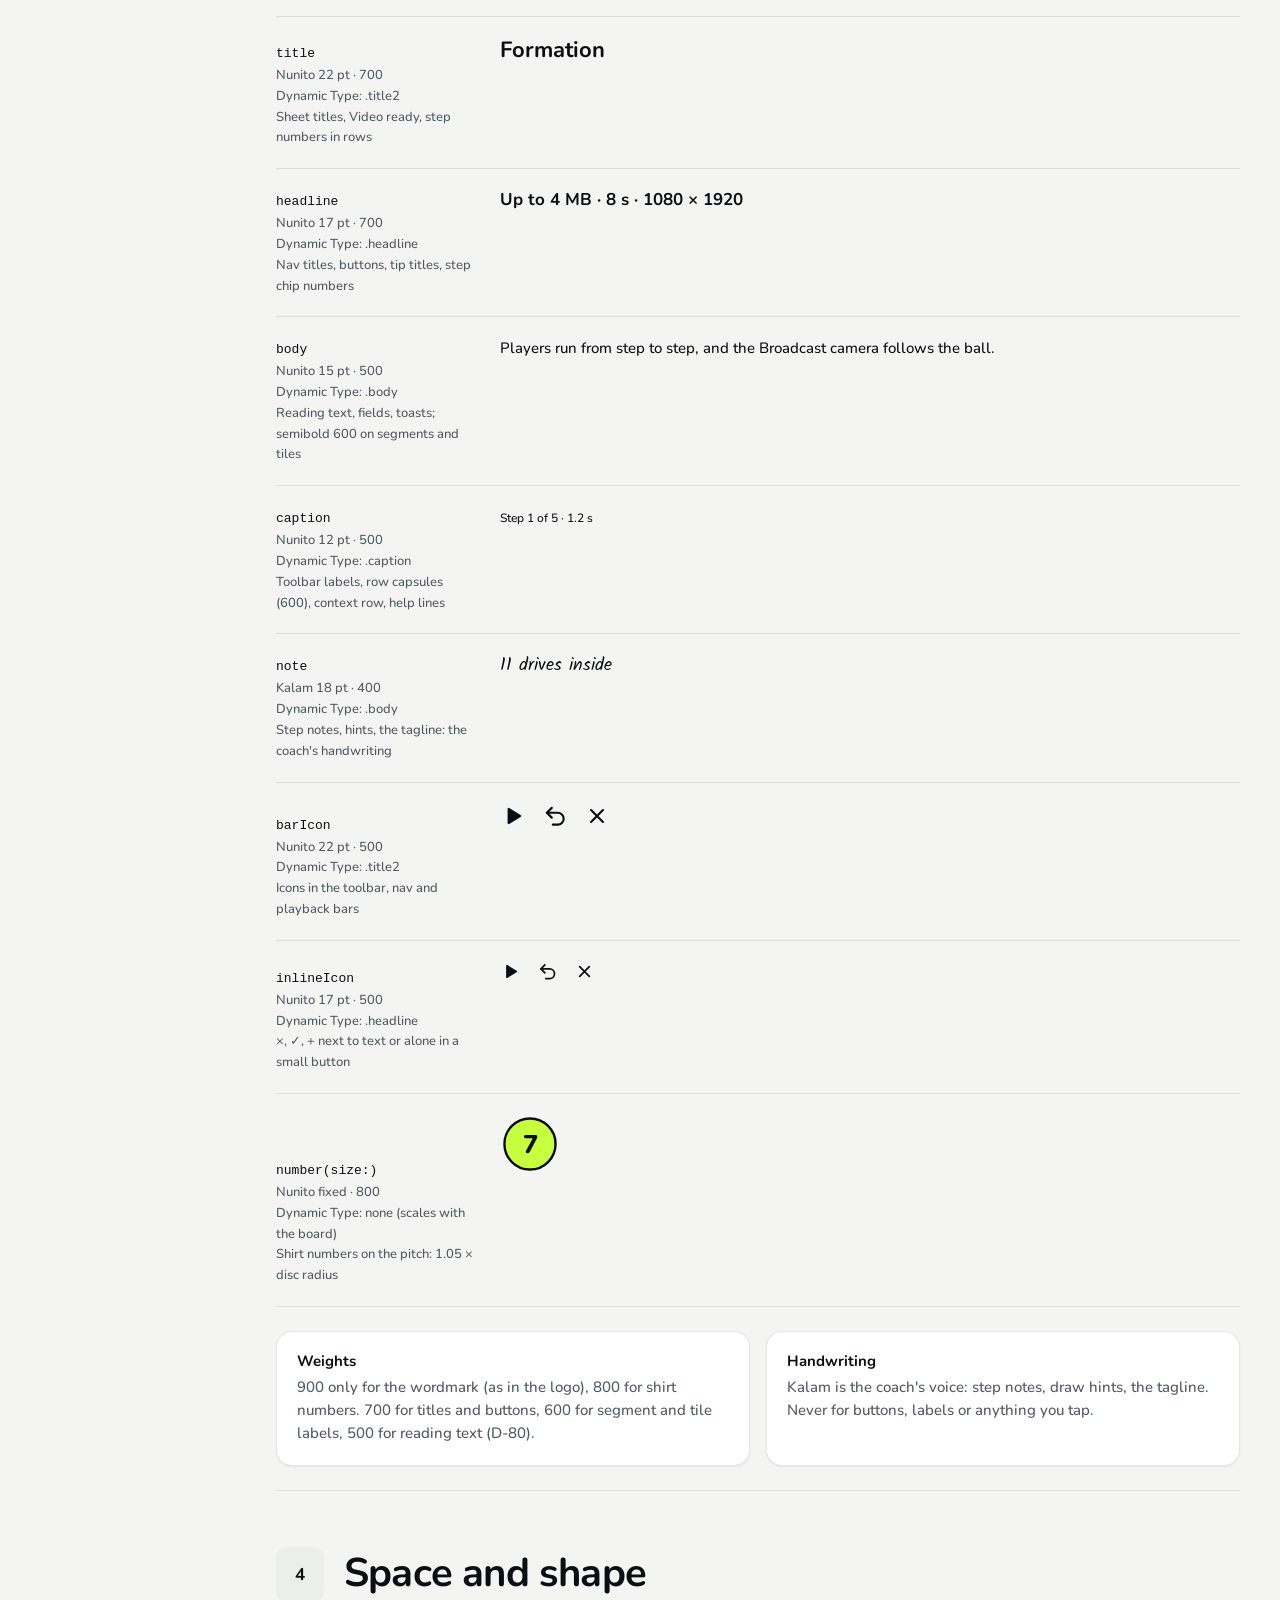
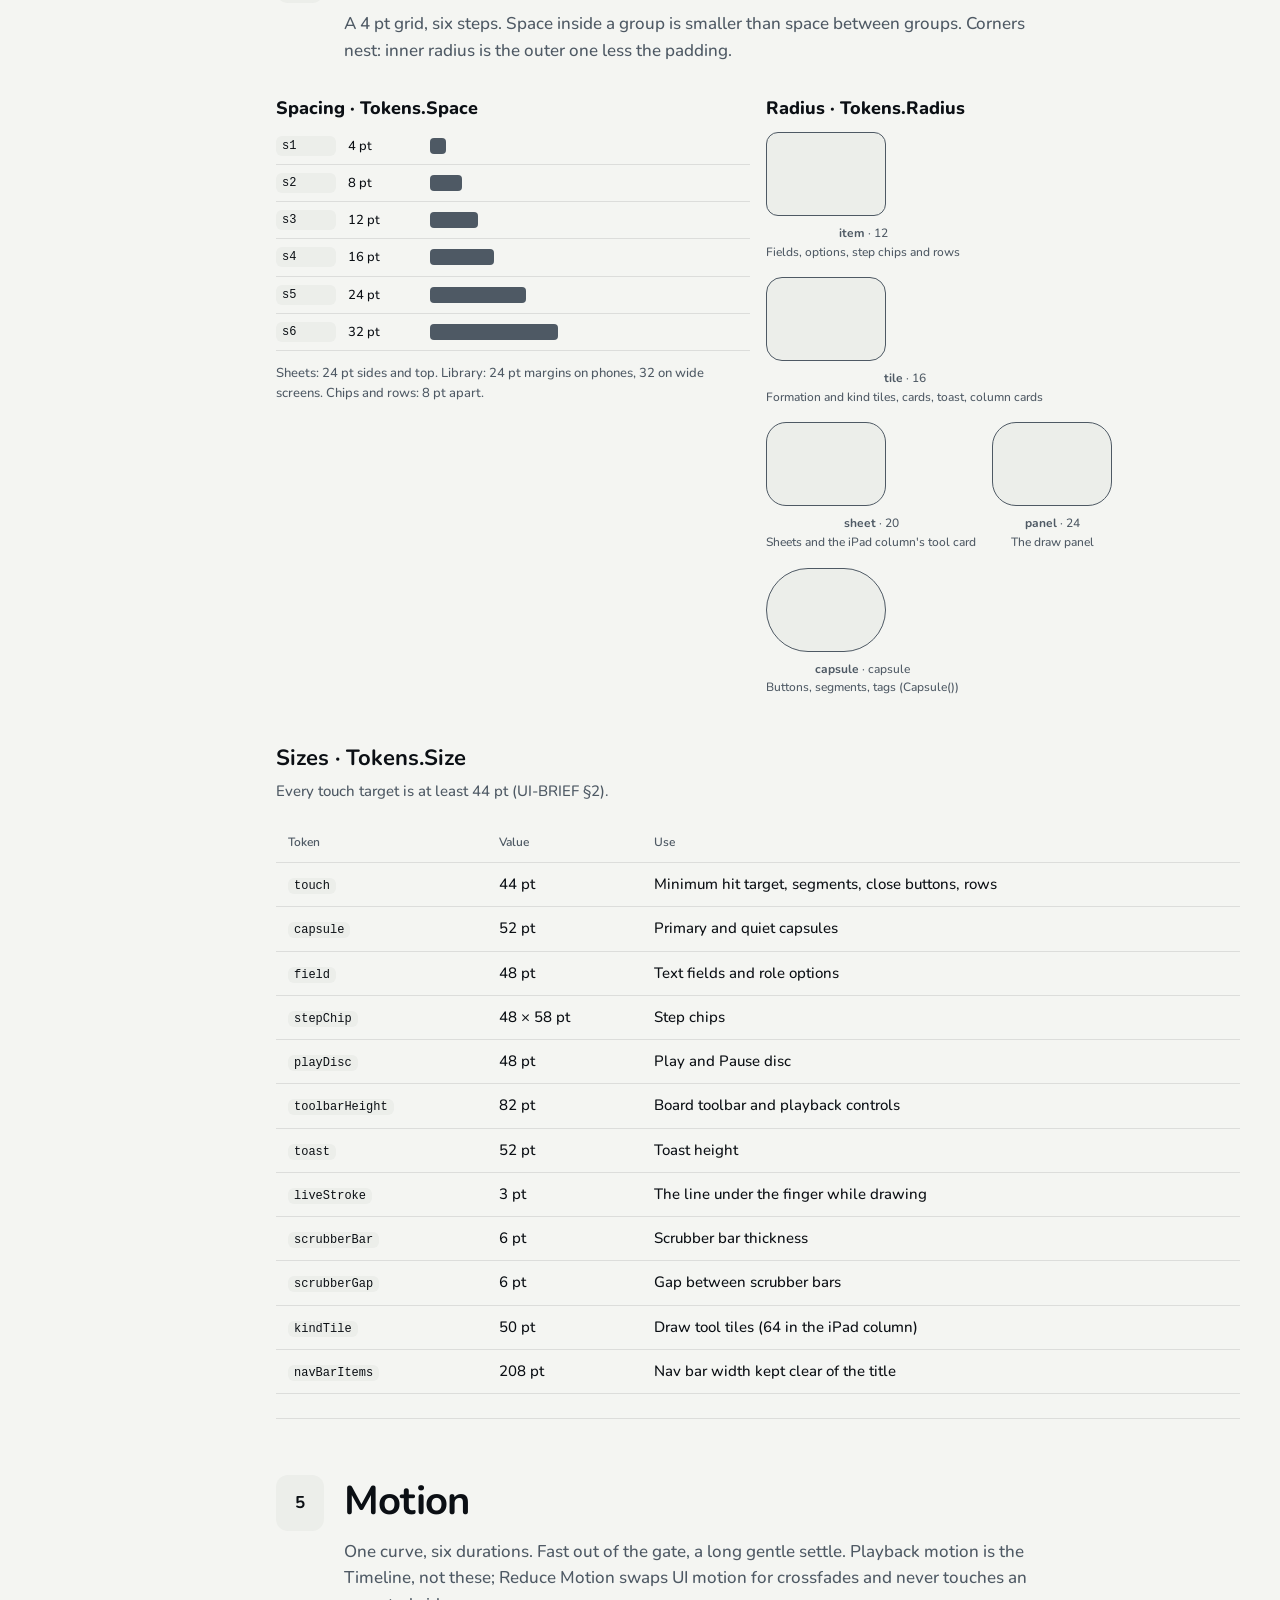
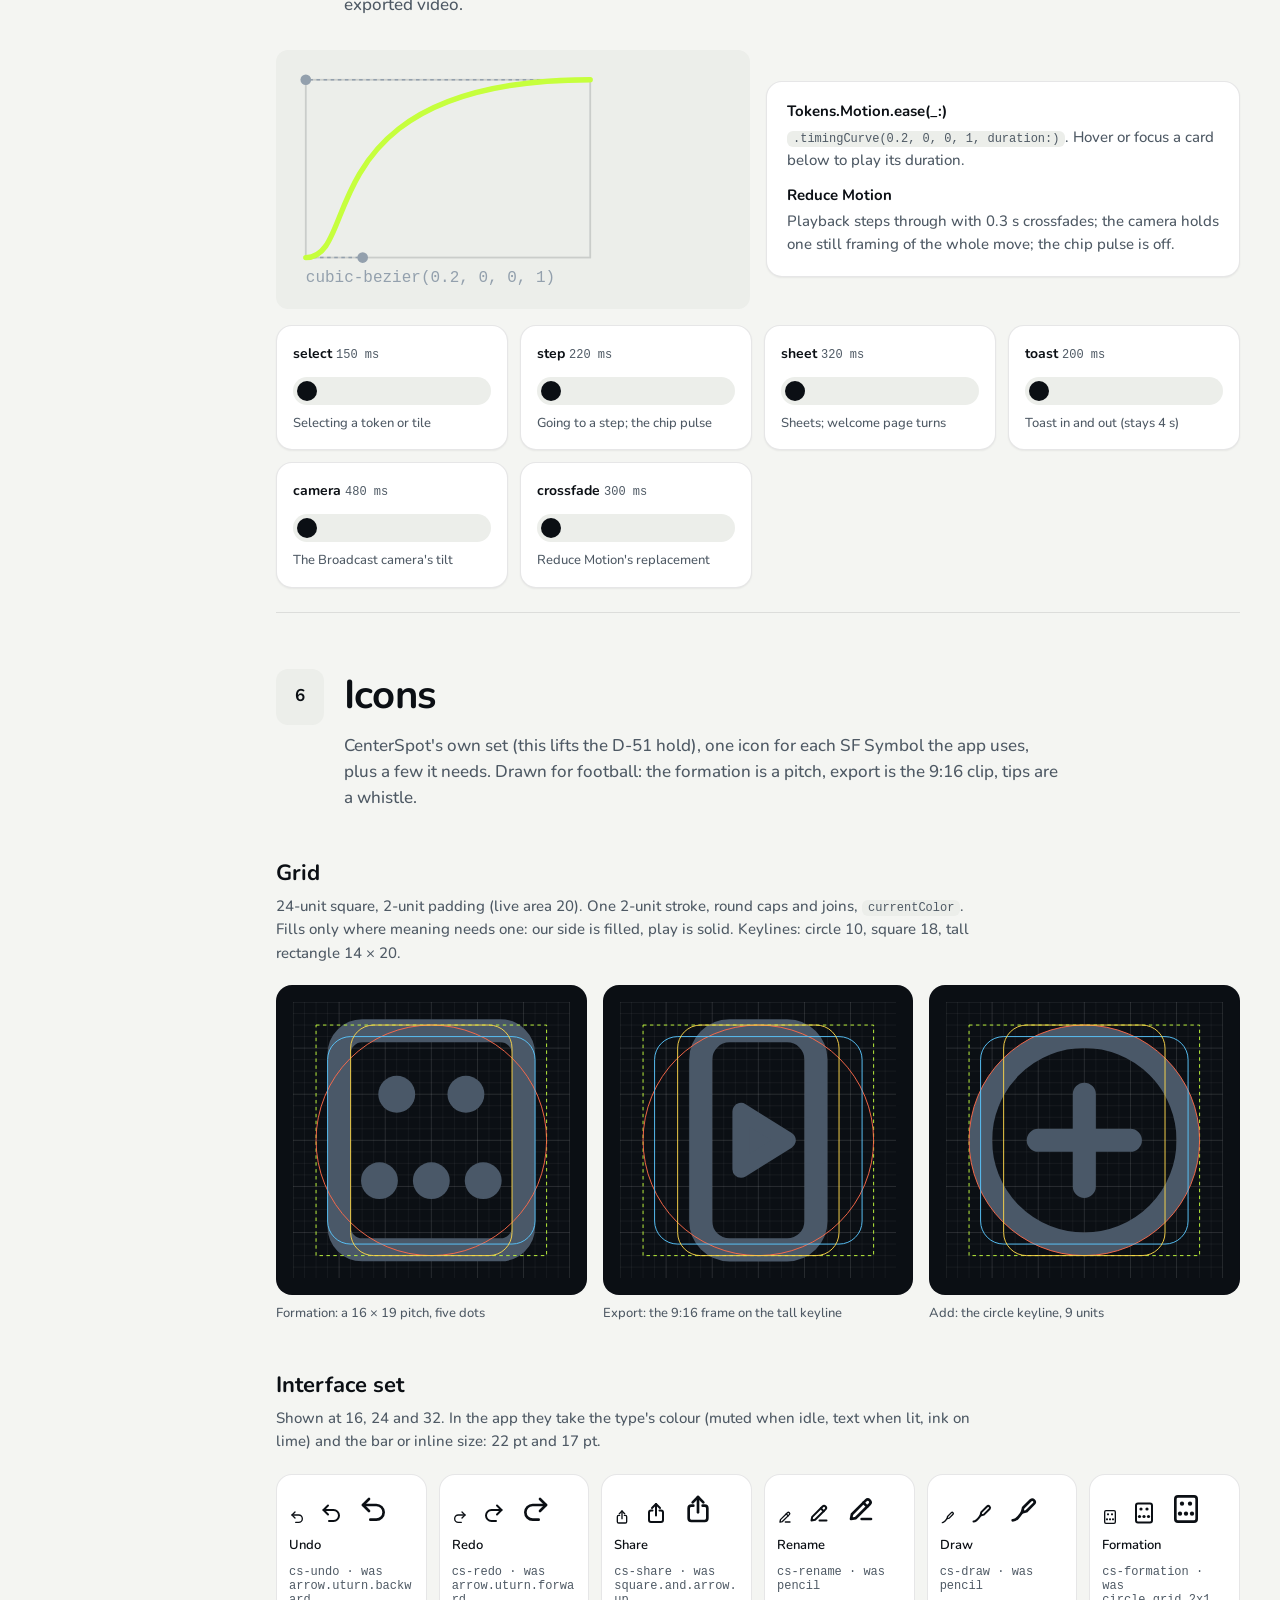
==== commit f5f500b4: "docs: Day 7 wrap-up (D-100); the design system shows the Include the move switch 31 of 35 features p" ====
--- a/design-system/index.html
+++ b/design-system/index.html
@@ -384,6 +384,8 @@
 .scn-list { flex: 1; min-height: 0; overflow: hidden; padding: 16px 24px 0; display: flex; flex-direction: column; gap: 16px; }
 .scn-list > * { flex-shrink: 0; }
 .scn-foot { padding: 12px 24px 24px; background: var(--surface); box-shadow: 0 -12px 16px var(--surface); position: relative; }
+.scn-move { height: auto; margin-bottom: 12px; color: var(--text); }
+.scn-move small { display: block; font: 500 12px Nunito; color: var(--muted); margin-top: 2px; }
 .scn-chip { align-self: flex-start; height: 44px; padding: 0 14px 0 16px; border-radius: 999px; background: var(--surface-2); display: inline-flex; align-items: center; gap: 6px; font: 700 15px Nunito; }
 .scn-chip small { font: 500 12px Nunito; color: var(--muted); }
 .scn-help { font: 500 12px/1.3 Nunito; color: var(--muted); margin: -8px 0 0 4px; }
@@ -777,7 +779,7 @@
 <div class="sub" id="icons-tools"><h3>Draw tools</h3><p class="lead">Already custom in the app (ToolIcon): each draws its line style in its own colour, so kinds never differ by colour alone. They keep their colours everywhere.</p><div class="icon-grid" style="margin-top:16px"><div class="icon-cell tool-cell"><div class="sizes-row"><svg width="16" height="16" viewBox="0 0 24 24" aria-hidden="true"><use href="#t-run"/></svg><svg width="24" height="24" viewBox="0 0 24 24" aria-hidden="true"><use href="#t-run"/></svg><svg width="32" height="32" viewBox="0 0 24 24" aria-hidden="true"><use href="#t-run"/></svg></div><b>Run</b><span class="from">cs-tool-run</span><span class="use">solid line · the player follows it</span></div><div class="icon-cell tool-cell"><div class="sizes-row"><svg width="16" height="16" viewBox="0 0 24 24" aria-hidden="true"><use href="#t-pass"/></svg><svg width="24" height="24" viewBox="0 0 24 24" aria-hidden="true"><use href="#t-pass"/></svg><svg width="32" height="32" viewBox="0 0 24 24" aria-hidden="true"><use href="#t-pass"/></svg></div><b>Pass</b><span class="from">cs-tool-pass</span><span class="use">dashed line · the ball follows it</span></div><div class="icon-cell tool-cell"><div class="sizes-row"><svg width="16" height="16" viewBox="0 0 24 24" aria-hidden="true"><use href="#t-dribble"/></svg><svg width="24" height="24" viewBox="0 0 24 24" aria-hidden="true"><use href="#t-dribble"/></svg><svg width="32" height="32" viewBox="0 0 24 24" aria-hidden="true"><use href="#t-dribble"/></svg></div><b>Dribble</b><span class="from">cs-tool-dribble</span><span class="use">wavy line · player and ball follow it</span></div><div class="icon-cell tool-cell"><div class="sizes-row"><svg width="16" height="16" viewBox="0 0 24 24" aria-hidden="true"><use href="#t-press"/></svg><svg width="24" height="24" viewBox="0 0 24 24" aria-hidden="true"><use href="#t-press"/></svg><svg width="32" height="32" viewBox="0 0 24 24" aria-hidden="true"><use href="#t-press"/></svg></div><b>Press</b><span class="from">cs-tool-press</span><span class="use">chevrons · the player closes in</span></div><div class="icon-cell tool-cell"><div class="sizes-row"><svg width="16" height="16" viewBox="0 0 24 24" aria-hidden="true"><use href="#t-zone"/></svg><svg width="24" height="24" viewBox="0 0 24 24" aria-hidden="true"><use href="#t-zone"/></svg><svg width="32" height="32" viewBox="0 0 24 24" aria-hidden="true"><use href="#t-zone"/></svg></div><b>Zone</b><span class="from">cs-tool-zone</span><span class="use">see-through box · drag across the grass</span></div><div class="icon-cell tool-cell"><div class="sizes-row"><svg width="16" height="16" viewBox="0 0 24 24" aria-hidden="true"><use href="#t-line"/></svg><svg width="24" height="24" viewBox="0 0 24 24" aria-hidden="true"><use href="#t-line"/></svg><svg width="32" height="32" viewBox="0 0 24 24" aria-hidden="true"><use href="#t-line"/></svg></div><b>Line</b><span class="from">cs-tool-line</span><span class="use">joins a unit · tap the last player again to finish</span></div><div class="icon-cell tool-cell"><div class="sizes-row"><svg width="16" height="16" viewBox="0 0 24 24" aria-hidden="true"><use href="#t-glow"/></svg><svg width="24" height="24" viewBox="0 0 24 24" aria-hidden="true"><use href="#t-glow"/></svg><svg width="32" height="32" viewBox="0 0 24 24" aria-hidden="true"><use href="#t-glow"/></svg></div><b>Glow</b><span class="from">cs-tool-glow</span><span class="use">rings follow a player · heat stays on the grass</span></div></div></div>
 </section><section class="sec" id="components"><div class="sec-head"><span class="sec-num" aria-hidden="true">7</span><h2>Components</h2><p>Every component in the app, rendered here from its SwiftUI source with the app's tokens. Each one lists its type, ink, copy, VoiceOver label, accessibility IDs, hit target and source file. Icons shown are the new set.</p></div>
 <div class="sub" id="which"><h3>Which component?</h3><p class="lead">Start from what the person is doing.</p><div class="scroll-x"><table class="which"><thead><tr><th>Group</th><th>Component</th><th>Use it for</th></tr></thead><tbody><tr><td class="muted">Controls</td><td><a href="#c-primary">Primary capsule</a></td><td>The one main action on a screen or sheet</td></tr><tr><td class="muted">Controls</td><td><a href="#c-quiet">Quiet capsule</a></td><td>A second action, or a destructive one</td></tr><tr><td class="muted">Controls</td><td><a href="#c-rowcap">Row capsule</a></td><td>Small actions in a row under the pitch</td></tr><tr><td class="muted">Controls</td><td><a href="#c-sheethead">Sheet header</a></td><td>Every sheet's title and close</td></tr><tr><td class="muted">Controls</td><td><a href="#c-segments">Capsule segments</a></td><td>Two to three exclusive choices</td></tr><tr><td class="muted">Controls</td><td><a href="#c-fields">Field, label, option</a></td><td>Typing a name or number, picking from a list</td></tr><tr><td class="muted">Controls</td><td><a href="#c-toggle">Switch</a></td><td>On or off for an export detail</td></tr><tr><td class="muted">Board</td><td><a href="#c-toolbar">Board toolbar</a></td><td>The five things you do to a board</td></tr><tr><td class="muted">Board</td><td><a href="#c-addmenu">Add menu</a></td><td>Putting a player, ball or cone on</td></tr><tr><td class="muted">Board</td><td><a href="#c-nav-edit">Nav bar · editing</a></td><td>Back, title menu, undo</td></tr><tr><td class="muted">Board</td><td><a href="#c-titlemenu">Title menu</a></td><td>Share, rename, pitch</td></tr><tr><td class="muted">Board</td><td><a href="#c-nav-play">Nav bar · playing</a></td><td>Camera choice and Done</td></tr><tr><td class="muted">Board</td><td><a href="#c-nav-draw">Nav bar · drawing</a></td><td>Cancel or finish drawing</td></tr><tr><td class="muted">Board</td><td><a href="#c-context">Context row</a></td><td>What's selected and what you can do to it</td></tr><tr><td class="muted">Board</td><td><a href="#c-strip">Steps strip</a></td><td>Moving between steps on iPhone</td></tr><tr><td class="muted">Board</td><td><a href="#c-stepslist">Steps list</a></td><td>Steps with notes on iPad landscape</td></tr><tr><td class="muted">Board</td><td><a href="#c-colcard">Column card</a></td><td>The iPad column's row</td></tr><tr><td class="muted">Board</td><td><a href="#c-playback">Playback bar</a></td><td>Watching the move</td></tr><tr><td class="muted">Board</td><td><a href="#c-drawpanel">Draw panel</a></td><td>Picking what to draw</td></tr><tr><td class="muted">Sheets</td><td><a href="#c-playersheet">Player sheet</a></td><td>Naming and placing a player</td></tr><tr><td class="muted">Sheets</td><td><a href="#c-formation">Formation picker</a></td><td>Starting from a shape</td></tr><tr><td class="muted">Sheets</td><td><a href="#c-alerts">Confirmations</a></td><td>Before something that can't be taken back</td></tr><tr><td class="muted">Sheets</td><td><a href="#c-export">Export sheet</a></td><td>Making the clip or image</td></tr><tr><td class="muted">Sheets</td><td><a href="#c-export-states">Export states</a></td><td>Rendering, done, error</td></tr><tr><td class="muted">Sheets</td><td><a href="#c-frames">Export frames</a></td><td>Ratios and safe zones</td></tr><tr><td class="muted">Sheets</td><td><a href="#c-note">Step note sheet</a></td><td>Writing what happens in a step</td></tr><tr><td class="muted">Sheets</td><td><a href="#c-scenario-sheet">Scenarios sheet</a></td><td>Starting from a situation, attacking or defending</td></tr><tr><td class="muted">Sheets</td><td><a href="#c-scenario-tile">Scenario tile</a></td><td>Seeing the board a scenario sets up</td></tr><tr><td class="muted">Feedback</td><td><a href="#c-toast">Toast</a></td><td>After an edit worth undoing</td></tr><tr><td class="muted">Feedback</td><td><a href="#c-tip">Tip</a></td><td>Teaching the five first moves</td></tr><tr><td class="muted">Library</td><td><a href="#c-library">Library</a></td><td>Your tactics</td></tr><tr><td class="muted">Library</td><td><a href="#c-welcome">Welcome page</a></td><td>The first launch</td></tr><tr><td class="muted">On the pitch</td><td><a href="#c-pitch">Pitch</a></td><td>The grass and its lines</td></tr><tr><td class="muted">On the pitch</td><td><a href="#c-tokens">Tokens</a></td><td>Players, ball, cone</td></tr><tr><td class="muted">On the pitch</td><td><a href="#c-arrows">Arrows</a></td><td>Runs, passes, dribbles, presses</td></tr><tr><td class="muted">On the pitch</td><td><a href="#c-marks">Marks</a></td><td>Zones, lines, glow, heat</td></tr><tr><td class="muted">On the pitch</td><td><a href="#c-broadcast">Broadcast camera</a></td><td>Play and export</td></tr></tbody></table></div></div>
-<article class="comp" id="c-primary"><header><span class="grp">Controls</span><h3>Primary capsule</h3><p>The one lime action on a sheet or screen: New tactic, Use 4-3-3, Export video, Save note, Next. One per screen (D-80).</p></header><div class="app"><div class="stack" style="max-width:345px"><button class="cap-primary"><svg class="ic in-ic" width="20" height="20" viewBox="0 0 24 24" aria-hidden="true"><use href="#i-plus"/></svg>New tactic</button><button class="cap-primary">Use 4-3-3</button><button class="cap-primary pressed">Export video <span style="font-weight:500;font-size:12px">(pressed: 80%)</span></button></div></div><dl class="spec"><dt>Type</dt><dd>Headline 17 bold</dd><dt>Ink</dt><dd>accentInk on accent</dd><dt>Size</dt><dd>Full width × 52 pt capsule</dd><dt>Pressed</dt><dd>Opacity 0.8</dd><dt>Copy</dt><dd>Verb first, says what happens: Use 4-3-3, Export video, Save note</dd><dt>VoiceOver</dt><dd>The button's own title</dd><dt>IDs</dt><dd><code>launch.new</code> <code>formation.apply</code> <code>export.start</code> <code>note.save</code> <code>onboarding.next</code></dd><dt>Hit target</dt><dd>52 pt tall</dd><dt>Source</dt><dd><code>CenterSpot/Design/Components.swift · PrimaryCapsuleStyle</code></dd></dl></article><article class="comp" id="c-quiet"><header><span class="grp">Controls</span><h3>Quiet capsule</h3><p>The second action under a primary, or a destructive one in danger red: Delete player, Cancel, Save to Photos.</p></header><div class="app"><div class="stack" style="max-width:345px"><button class="cap-quiet">Save to Photos</button><button class="cap-quiet danger">Delete player</button></div></div><dl class="spec"><dt>Type</dt><dd>Headline 17 bold</dd><dt>Ink</dt><dd>text, or danger #FF6B6B, on surface2</dd><dt>Size</dt><dd>Full width × 52 pt</dd><dt>Pressed</dt><dd>Opacity 0.8</dd><dt>IDs</dt><dd><code>inspector.delete</code> <code>export.cancel</code> <code>export.save</code></dd><dt>Hit target</dt><dd>52 pt tall</dd><dt>Source</dt><dd><code>CenterSpot/Design/Components.swift · QuietCapsuleStyle</code></dd></dl></article><article class="comp" id="c-rowcap"><header><span class="grp">Controls</span><h3>Row capsule</h3><p>Small actions in the row under the pitch and on mark rows: Edit, Draw run, Remove, Duplicate, Note. Disabled at 40%.</p></header><div class="app"><div class="row"><button class="cap-row">Edit</button><button class="cap-row">Draw run</button><button class="cap-row">Remove</button><button class="cap-row">1.2 s</button><button class="cap-row" disabled>Delete</button></div></div><dl class="spec"><dt>Type</dt><dd>Caption 12 semibold</dd><dt>Ink</dt><dd>text on surface2</dd><dt>Size</dt><dd>44 pt tall, 12 pt side padding</dd><dt>States</dt><dd>Pressed 0.7 · disabled 0.4</dd><dt>IDs</dt><dd><code>selection.edit</code> <code>selection.run</code> <code>selection.delete</code> <code>step.duration</code> <code>step.delete</code></dd><dt>Hit target</dt><dd>44 pt</dd><dt>Source</dt><dd><code>CenterSpot/Design/Components.swift · RowCapsuleStyle</code></dd></dl></article><article class="comp" id="c-sheethead"><header><span class="grp">Controls</span><h3>Sheet header and close</h3><p>Every sheet opens with its title on the left and a round close button on the right. Sheets are surface with 20 pt corners and a drag indicator.</p></header><div class="app"><div class="sheet" style="max-width:393px"><span class="grab"></span><div class="sheet-head"><span class="t-title">Formation</span><button class="close-btn"><svg class="ic in-ic" width="20" height="20" viewBox="0 0 24 24" aria-hidden="true"><use href="#i-close"/></svg></button></div></div></div><dl class="spec"><dt>Type</dt><dd>Title 22 bold (header trait)</dd><dt>Close</dt><dd>44 pt circle, surface2, × inline icon</dd><dt>VoiceOver</dt><dd>“Close”</dd><dt>IDs</dt><dd><code>formation.close</code> <code>inspector.close</code> <code>export.close</code> <code>note.close</code></dd><dt>Sheet</dt><dd>surface, radius 20, dark, drag indicator</dd><dt>Source</dt><dd><code>CenterSpot/Design/Components.swift · SheetHeader, SheetCloseButton, centerSpotSheet()</code></dd></dl></article><article class="comp" id="c-segments"><header><span class="grp">Controls</span><h3>Capsule segments</h3><p>A segmented choice on a capsule track: pitch sizes, the player's side, Straight or Curved, Flat or Broadcast, speed. At accessibility sizes it stacks into a column when the row won't fit.</p></header><div class="app"><div class="stack" style="max-width:345px"><div class="segs "><button class="on">11-a-side</button><button class="">7-a-side</button><button class="">5-a-side</button></div><div class="segs "><button class="on">Us (filled)</button><button class="">Them (ring)</button></div><div class="segs "><button class="">Flat</button><button class="on">Broadcast</button></div></div></div><dl class="spec"><dt>Type</dt><dd>Body 15 semibold</dd><dt>Ink</dt><dd>Selected text on surface3, others muted</dd><dt>Track</dt><dd>surface2 capsule, 4 pt inset, 2 pt gaps</dd><dt>VoiceOver</dt><dd>Each segment by its title, the picked one Selected</dd><dt>IDs</dt><dd><code>formation.size.full</code> <code>inspector.side.home</code> <code>export.camera.broadcast</code> <code>draw.shape.curved</code> <code>playback.speed.half</code></dd><dt>Hit target</dt><dd>44 pt tall</dd><dt>Source</dt><dd><code>CenterSpot/Design/Components.swift · CapsuleSegments</code></dd></dl></article><article class="comp" id="c-fields"><header><span class="grp">Controls</span><h3>Field, group label and role option</h3><p>The player sheet's parts: a name and number field on one row, small grey group labels, and role rows with a check on the chosen one.</p></header><div class="app"><div class="stack" style="max-width:345px;gap:8px"><div class="row" style="flex-wrap:nowrap;gap:12px"><div class="field" style="flex:1">Ade</div><div class="field" style="width:88px;justify-content:center">7</div></div><div class="group-label">Role · Attackers ⌄</div><div class="option">Winger<svg class="ic in-ic" width="20" height="20" viewBox="0 0 24 24" aria-hidden="true"><use href="#i-check"/></svg></div><div class="option">Inside forward</div><div class="option">Striker</div></div></div><dl class="spec"><dt>Field</dt><dd>Body 15 on surface2, radius 12, 48 pt tall, 16 pt padding; number 88 pt wide, two digits</dd><dt>Group label</dt><dd>Caption 12, muted, 12 pt above</dd><dt>Option</dt><dd>Body 15, surface2, radius 12, min 48 pt, check when chosen</dd><dt>VoiceOver</dt><dd>“Name”, “Shirt number”, “Role line, Attackers”</dd><dt>IDs</dt><dd><code>inspector.name</code> <code>inspector.number</code> <code>inspector.role-line</code> <code>inspector.role.winger</code></dd><dt>Source</dt><dd><code>CenterSpot/Features/Inspector/PlayerSheet.swift</code><br><code>CenterSpot/Design/Components.swift · GroupLabel</code></dd></dl></article><article class="comp" id="c-toggle"><header><span class="grp">Controls</span><h3>Switch</h3><p>The system switch, tinted muted rather than green or lime, so the sheet's one lime element stays the action.</p></header><div class="app"><div class="stack" style="max-width:240px;gap:4px"><div class="toggle-row">Title band<span class="toggle"></span></div><div class="toggle-row">Step notes<span class="toggle off"></span></div></div></div><dl class="spec"><dt>Type</dt><dd>Headline 17 bold, text</dd><dt>Tint</dt><dd>muted #93A0AD</dd><dt>IDs</dt><dd><code>export.title-band</code> <code>export.notes</code></dd><dt>Hit target</dt><dd>The whole row</dd><dt>Source</dt><dd><code>CenterSpot/Features/Export/ExportSheet.swift</code></dd></dl></article><article class="comp" id="c-toolbar"><header><span class="grp">Board</span><h3>Board toolbar</h3><p>Formation · Add · Play · Draw · Export (D-55). Play is the lime disc in the middle. In iPad landscape draw mode, Draw is lit and the rest fade to 40%.</p></header><div class="app"><div class="stack"><div style="width:393px;max-width:100%"><div class="toolbar"><div class="item"><span class="ib"><svg class="ic bar-ic" width="26" height="26" viewBox="0 0 24 24" aria-hidden="true"><use href="#i-formation"/></svg></span>Formation</div><div class="item"><span class="ib"><svg class="ic bar-ic" width="26" height="26" viewBox="0 0 24 24" aria-hidden="true"><use href="#i-add"/></svg></span>Add</div><div class="item play"><span class="disc"><svg class="ic bar-ic" width="26" height="26" viewBox="0 0 24 24" aria-hidden="true"><use href="#i-play"/></svg></span>Play</div><div class="item"><span class="ib"><svg class="ic bar-ic" width="26" height="26" viewBox="0 0 24 24" aria-hidden="true"><use href="#i-draw"/></svg></span>Draw</div><div class="item"><span class="ib"><svg class="ic bar-ic" width="26" height="26" viewBox="0 0 24 24" aria-hidden="true"><use href="#i-export"/></svg></span>Export</div></div></div><div style="width:393px;max-width:100%"><div class="toolbar"><div class="item off"><span class="ib"><svg class="ic bar-ic" width="26" height="26" viewBox="0 0 24 24" aria-hidden="true"><use href="#i-formation"/></svg></span>Formation</div><div class="item off"><span class="ib"><svg class="ic bar-ic" width="26" height="26" viewBox="0 0 24 24" aria-hidden="true"><use href="#i-add"/></svg></span>Add</div><div class="item play off"><span class="disc"><svg class="ic bar-ic" width="26" height="26" viewBox="0 0 24 24" aria-hidden="true"><use href="#i-play"/></svg></span>Play</div><div class="item lit"><span class="ib"><svg class="ic bar-ic" width="26" height="26" viewBox="0 0 24 24" aria-hidden="true"><use href="#i-draw"/></svg></span>Draw</div><div class="item off"><span class="ib"><svg class="ic bar-ic" width="26" height="26" viewBox="0 0 24 24" aria-hidden="true"><use href="#i-export"/></svg></span>Export</div></div></div></div></div><dl class="spec"><dt>Type</dt><dd>Caption 12 labels; bar icons 22 pt medium (here the new set)</dd><dt>Ink</dt><dd>muted; Play label and lit Draw in text; disc accent</dd><dt>Size</dt><dd>82 pt tall, surface; disc 48 pt</dd><dt>Dynamic Type</dt><dd>Capped at Large, Large Content Viewer above</dd><dt>VoiceOver</dt><dd>Formation, Add (hint: “Adds a player, the ball or a cone on the centre spot”), Play, Draw, Export</dd><dt>IDs</dt><dd><code>toolbar.formation</code> <code>toolbar.add</code> <code>toolbar.play</code> <code>toolbar.draw</code> <code>toolbar.export</code></dd><dt>Hit target</dt><dd>Each item a fifth of the bar × 60 pt</dd><dt>Source</dt><dd><code>CenterSpot/Features/Board/BoardToolbar.swift</code></dd></dl></article><article class="comp" id="c-addmenu"><header><span class="grp">Board</span><h3>Add menu</h3><p>Add's system menu. A new token lands on the centre spot. Ball is disabled when the board already has one.</p></header><div class="app"><div class="menu"><div>Our player<svg class="ic in-ic" width="20" height="20" viewBox="0 0 24 24" aria-hidden="true"><use href="#i-our-player"/></svg></div><div>Their player<svg class="ic in-ic" width="20" height="20" viewBox="0 0 24 24" aria-hidden="true"><use href="#i-their-player"/></svg></div><div class="dis">Ball<svg class="ic in-ic" width="20" height="20" viewBox="0 0 24 24" aria-hidden="true"><use href="#i-ball"/></svg></div><div>Cone<svg class="ic in-ic" width="20" height="20" viewBox="0 0 24 24" aria-hidden="true"><use href="#i-cone"/></svg></div></div></div><dl class="spec"><dt>Type</dt><dd>System menu</dd><dt>Icons</dt><dd>our-player, their-player, ball, cone</dd><dt>Toast when full</dt><dd>“There's already a ball on the board.”</dd><dt>Source</dt><dd><code>CenterSpot/Features/Board/BoardToolbar.swift · addMenu</code></dd></dl></article><article class="comp" id="c-nav-edit"><header><span class="grp">Board</span><h3>Nav bar · editing</h3><p>Back to the library, the title menu in the middle, Undo and Redo on the right. On iPad portrait Share sits beside them; on iPhone it lives in the title menu (D-83).</p></header><div class="app"><div style="width:393px;max-width:100%" class="navbar"><button class="glass"><span style="display:grid;place-items:center;width:44px;height:44px"><svg class="ic" width="22" height="22" viewBox="0 0 24 24" aria-hidden="true"><use href="#i-back"/></svg></span></button><span class="title">Overlap down the left <svg class="ic" width="14" height="14" viewBox="0 0 24 24" aria-hidden="true"><use href="#i-chevron-down"/></svg></span><span class="glass"><button><svg class="ic" width="22" height="22" viewBox="0 0 24 24" aria-hidden="true"><use href="#i-undo"/></svg></button><button class="dis"><svg class="ic" width="22" height="22" viewBox="0 0 24 24" aria-hidden="true"><use href="#i-redo"/></svg></button></span></div></div><dl class="spec"><dt>Type</dt><dd>Headline 17 bold title, truncates; chevron in caption, muted</dd><dt>Width</dt><dd>Title gets the bar minus 208 pt (navBarItems)</dd><dt>Keys</dt><dd>⌘Z, ⇧⌘Z</dd><dt>VoiceOver</dt><dd>The title, hint “Share, rename or change the pitch”</dd><dt>IDs</dt><dd><code>nav.title</code> <code>nav.undo</code> <code>nav.redo</code> <code>nav.share</code></dd><dt>Source</dt><dd><code>CenterSpot/Features/Board/BoardScreen+Navigation.swift</code></dd></dl></article><article class="comp" id="c-titlemenu"><header><span class="grp">Board</span><h3>Title menu</h3><p>The board title opens Share (iPhone), Rename and the pitch: 11, 7 or 5-a-side, Stripes or Plain.</p></header><div class="app"><div class="menu"><div>Share<svg class="ic in-ic" width="20" height="20" viewBox="0 0 24 24" aria-hidden="true"><use href="#i-share"/></svg></div><div>Rename<svg class="ic in-ic" width="20" height="20" viewBox="0 0 24 24" aria-hidden="true"><use href="#i-rename"/></svg></div><div class="sep"></div><div>Pitch<span class="msub">11-a-side ›</span></div><div>Pitch style<span class="msub">Stripes ›</span></div></div></div><dl class="spec"><dt>Copy</dt><dd>Share · Rename · Pitch · Pitch style</dd><dt>Rename alert</dt><dd>“Rename tactic” with a Title field, Cancel, Rename</dd><dt>Source</dt><dd><code>CenterSpot/Features/Board/BoardScreen+Navigation.swift · titleMenu</code><br><code>CenterSpot/Features/Board/SharedTactic.swift</code></dd></dl></article><article class="comp" id="c-nav-play"><header><span class="grp">Board</span><h3>Nav bar · playing, and the camera switch</h3><p>Flat or Broadcast on its own dark track, the title, and Done. The picked camera is lit, remembered, and shared with Export.</p></header><div class="app"><div style="width:393px;max-width:100%" class="navbar"><span class="camsw"><button><svg class="ic" width="22" height="22" viewBox="0 0 24 24" aria-hidden="true"><use href="#i-camera-flat"/></svg></button><button class="on"><svg class="ic" width="22" height="22" viewBox="0 0 24 24" aria-hidden="true"><use href="#i-camera-broadcast"/></svg></button></span><span class="title">Overlap down the left</span><button class="textbtn">Done</button></div></div><dl class="spec"><dt>Camera switch</dt><dd>Two 44 pt buttons on a surface2 capsule, 2 pt inset; on = surface3 + text, off = muted; icons 22 pt, 2 pt stroke</dd><dt>VoiceOver</dt><dd>“Camera”: “Flat camera”, “Broadcast camera”, one Selected; Done hint “Back to editing this step”</dd><dt>IDs</dt><dd><code>playback.camera.flat</code> <code>playback.camera.broadcast</code> <code>playback.done</code></dd><dt>Source</dt><dd><code>CenterSpot/Features/Playback/CameraSwitch.swift</code><br><code>CenterSpot/Features/Board/BoardScreen+Navigation.swift</code></dd></dl></article><article class="comp" id="c-nav-draw"><header><span class="grp">Board</span><h3>Nav bar · drawing</h3><p>Cancel on the left, “Draw” in the middle, and a lime check disc to finish.</p></header><div class="app"><div style="width:393px;max-width:100%" class="navbar"><span class="glass"><button><svg class="ic" width="22" height="22" viewBox="0 0 24 24" aria-hidden="true"><use href="#i-close"/></svg></button></span><span class="title">Draw</span><button class="check-disc"><svg class="ic in-ic" width="20" height="20" viewBox="0 0 24 24" aria-hidden="true"><use href="#i-check"/></svg></button></div></div><dl class="spec"><dt>VoiceOver</dt><dd>“Cancel drawing”, “Draw” (header), “Done”</dd><dt>IDs</dt><dd><code>draw.cancel</code> <code>draw.title</code> <code>draw.done</code></dd><dt>Hit target</dt><dd>44 pt</dd><dt>Source</dt><dd><code>CenterSpot/Features/Board/BoardScreen+Navigation.swift · drawingItems</code></dd></dl></article><article class="comp" id="c-context"><header><span class="grp">Board</span><h3>Context row</h3><p>The row under the pitch. Nothing floats over the pitch (UI-BRIEF §1). Summary by default; a selected player's actions; the current step's actions once its chip is tapped again.</p></header><div class="app"><div class="stack" style="max-width:345px;gap:4px"><div class="ctx"><span class="tag">4-3-3</span><span style="flex:1"></span><span class="t-caption mut">Step 1 of 5 · 1.2 s</span></div><div class="ctx"><span class="lbl">7 · Winger</span><button class="cap-row">Edit</button><button class="cap-row">Draw run</button><button class="cap-row">Remove</button></div><div class="ctx"><span class="lbl">Step 2</span><button class="cap-row">1.4 s</button><button class="cap-row">Duplicate</button><button class="cap-row">Note</button><button class="cap-row">Delete</button></div></div></div><dl class="spec"><dt>Type</dt><dd>Caption 12; formation tag on a surface2 capsule; label muted</dd><dt>Height</dt><dd>44 pt; scrolls sideways at accessibility sizes</dd><dt>Durations</dt><dd>0.3, 0.5, 0.8, 1, 1.2, 1.4, 1.6, 2, 2.5, 3, 4, 5 s</dd><dt>VoiceOver</dt><dd>“Duration, 1.4 s”</dd><dt>IDs</dt><dd><code>board.formation-tag</code> <code>board.step-label</code> <code>selection.label</code> <code>steps.hint</code> <code>step.duplicate</code> <code>step.note</code></dd><dt>Source</dt><dd><code>CenterSpot/Features/Board/BoardContextRow.swift</code></dd></dl></article><article class="comp" id="c-strip"><header><span class="grp">Board</span><h3>Steps strip</h3><p>Numbered chips with their times, the current one lime, + at the end. Tap goes to a step; tap the current again for its actions; press, hold and drag reorders. A new chip pulses once (not with Reduce Motion).</p></header><div class="app"><div class="strip"><div class="chip"><b>1</b><small>1.2 s</small></div><div class="chip on"><b>2</b><small>1.4 s</small></div><div class="chip"><b>3</b><small>1 s</small></div><div class="chip"><b>4</b><small>1.6 s</small></div><div class="chip"><b>5</b><small>1.2 s</small></div><div class="chip add"><svg class="ic in-ic" width="20" height="20" viewBox="0 0 24 24" aria-hidden="true"><use href="#i-plus"/></svg></div></div></div><dl class="spec"><dt>Chip</dt><dd>48 × 58 pt, radius 12, surface2; number headline 17 bold, time caption 12 semibold muted</dd><dt>Current</dt><dd>accent fill, accentInk, time at 75%</dd><dt>Add</dt><dd>Dashed 1.5 pt muted outline, 4/4 dash</dd><dt>Spacing</dt><dd>8 pt; 24 pt side inset</dd><dt>Motion</dt><dd>Pulse to 1.12 and back over 0.22 s</dd><dt>VoiceOver</dt><dd>“Step 2, 1.4 s”, hint “Double-tap for step actions” on the current one; “Add a step”</dd><dt>IDs</dt><dd><code>steps.chip.1</code> <code>steps.add</code></dd><dt>Source</dt><dd><code>CenterSpot/Features/Board/StepsStrip.swift</code><br><code>CenterSpot/Features/Board/StepChip.swift</code></dd></dl></article><article class="comp" id="c-stepslist"><header><span class="grp">Board</span><h3>Steps list (iPad landscape)</h3><p>Every step as a row with its handwritten note, in the iPad's right column. Scrolls when the steps don't fit.</p></header><div class="app"><div class="steps-list"><div class="hd"><span class="t-headline mut">Steps</span><span class="addc"><svg class="ic in-ic" width="20" height="20" viewBox="0 0 24 24" aria-hidden="true"><use href="#i-plus"/></svg></span></div><div class="srow"><span class="n">1</span><span class="d">1.2 s</span><span class="t">8 finds the winger</span></div><div class="srow on"><span class="n">2</span><span class="d">1.4 s</span><span class="t">11 drives inside</span></div><div class="srow"><span class="n">3</span><span class="d">1 s</span><span class="t empty">No note</span></div></div></div><dl class="spec"><dt>Row</dt><dd>Number title 22 bold, time caption 12 semibold, note Kalam 18 (two lines); min 58 pt, radius 12</dd><dt>VoiceOver</dt><dd>“Step 2 of 5, 1.4 seconds, 11 drives inside”</dd><dt>IDs</dt><dd><code>steps.title</code> <code>steps.row.2</code> <code>steps.add</code></dd><dt>Built</dt><dd>Off the main thread on iPadOS 26 hardware: nonisolated inits, @Sendable closures</dd><dt>Source</dt><dd><code>CenterSpot/Features/Board/StepsList.swift</code><br><code>CenterSpot/Features/Board/StepRow.swift</code></dd></dl></article><article class="comp" id="c-colcard"><header><span class="grp">Board</span><h3>Column card (iPad)</h3><p>The iPad column's row card: the context row while editing, the mark row while drawing.</p></header><div class="app"><div style="max-width:360px;background:#0B0F14"><div class="colcard"><span class="t-headline" style="flex:1">7 · Winger</span><button class="cap-row">Edit</button><button class="cap-row">Remove</button></div></div></div><dl class="spec"><dt>Size</dt><dd>min 64 pt; 20 pt leading, 12 pt trailing and vertical padding</dd><dt>Fill</dt><dd>surface, radius 16</dd><dt>Type</dt><dd>Headline 17 label in text</dd><dt>Source</dt><dd><code>CenterSpot/Design/Components.swift · columnCard()</code></dd></dl></article><article class="comp" id="c-playback"><header><span class="grp">Board</span><h3>Playback bar</h3><p>Replaces the strip and toolbar while the move plays: one bar per step that fills, the step's note, the time, then Loop · Previous · Play/Pause · Next · speed.</p></header><div class="app"><div class="pbar" style="width:393px;max-width:100%"><div class="scrub"><i><b style="width:100%"></b></i><i><b style="width:55%"></b></i><i></i><i></i><i></i></div><div class="pnote"><span class="t-caption mut">Step 2 of 5 · </span><span class="t-note">11 drives inside</span></div><div class="time">0:01.9 / 0:06.4</div><div class="ctrls"><span class="ib"><svg class="ic bar-ic" width="26" height="26" viewBox="0 0 24 24" aria-hidden="true"><use href="#i-loop"/></svg></span><span class="ib"><svg class="ic bar-ic" width="26" height="26" viewBox="0 0 24 24" aria-hidden="true"><use href="#i-step-back"/></svg></span><span class="play"><span class="disc"><svg class="ic bar-ic" width="26" height="26" viewBox="0 0 24 24" aria-hidden="true"><use href="#i-pause"/></svg></span>Pause</span><span class="ib"><svg class="ic bar-ic" width="26" height="26" viewBox="0 0 24 24" aria-hidden="true"><use href="#i-step-forward"/></svg></span><span class="speed"><div class="segs "><button class="">½×</button><button class="on">1×</button></div></span></div></div></div><dl class="spec"><dt>Scrubber</dt><dd>6 pt bars, 6 pt apart, surface2 track, accent fill; 44 pt tall to drag</dd><dt>Time</dt><dd>Caption 12 monospaced digits, “0:04.2 / 0:06.5” (the timeline's length)</dd><dt>Note</dt><dd>“Step 2 of 5 · ” caption muted + Kalam note in text</dd><dt>Loop</dt><dd>text when on, muted when off</dd><dt>VoiceOver</dt><dd>Scrubber: “Step 2 of 5”, value is the time, swipe up/down for next/previous</dd><dt>IDs</dt><dd><code>playback.scrubber</code> <code>playback.note</code> <code>playback.time</code> <code>playback.loop</code> <code>playback.prev</code> <code>playback.toggle</code> <code>playback.next</code> <code>playback.speed.one</code></dd><dt>Source</dt><dd><code>CenterSpot/Features/Playback/PlaybackBar.swift</code></dd></dl></article><article class="comp" id="c-drawpanel"><header><span class="grp">Board</span><h3>Draw panel</h3><p>Under the pitch in draw mode: the handwritten hint, the Shape switch (or the mark's help line), then four arrows that move players and three marks that explain. Each tile draws its line style in its colour, so kinds never differ by colour alone.</p></header><div class="app"><div style="max-width:393px"><div class="hint">Start on a player to draw their run.</div><div class="dpanel"><div class="shape-row"><span class="lab">Shape</span><div class="segs inset2"><button class="on">Straight</button><button class="">Curved</button></div></div><div class="tiles c4"><div class="ktile on"><svg viewBox="0 0 24 24" preserveAspectRatio="none"><use href="#t-run"/></svg><span>Run</span></div><div class="ktile"><svg viewBox="0 0 24 24" preserveAspectRatio="none"><use href="#t-pass"/></svg><span>Pass</span></div><div class="ktile"><svg viewBox="0 0 24 24" preserveAspectRatio="none"><use href="#t-dribble"/></svg><span>Dribble</span></div><div class="ktile"><svg viewBox="0 0 24 24" preserveAspectRatio="none"><use href="#t-press"/></svg><span>Press</span></div></div><div class="tiles c3"><div class="ktile"><svg viewBox="0 0 24 24" preserveAspectRatio="xMidYMid meet"><use href="#t-zone"/></svg><span>Zone</span></div><div class="ktile"><svg viewBox="0 0 24 24" preserveAspectRatio="xMidYMid meet"><use href="#t-line"/></svg><span>Line</span></div><div class="ktile"><svg viewBox="0 0 24 24" preserveAspectRatio="xMidYMid meet"><use href="#t-glow"/></svg><span>Glow</span></div></div></div></div></div><dl class="spec"><dt>Panel</dt><dd>surface2, radius 24, 12 pt padding, shadow black 50% / 15 / y 8</dd><dt>Tile</dt><dd>50 pt (64 in the iPad column), radius 16, 2 pt text border when picked</dd><dt>Tile label</dt><dd>Body 15 semibold</dd><dt>Hint</dt><dd>Kalam 18 muted, centred</dd><dt>Shape label</dt><dd>13 semibold muted on a surface track, 2 pt inset</dd><dt>VoiceOver</dt><dd>Tool name, hint = its help line: “Pass · dashed line · the ball follows it”</dd><dt>IDs</dt><dd><code>draw.kind.run</code> <code>draw.shape.straight</code> <code>draw.hint</code> <code>draw.kind-help</code> <code>draw.mark.remove</code></dd><dt>Source</dt><dd><code>CenterSpot/Features/Draw/DrawPanel.swift</code><br><code>CenterSpot/Features/Draw/ToolIcon.swift</code><br><code>CenterSpot/Features/Draw/DrawTool.swift</code></dd></dl></article><article class="comp" id="c-playersheet"><header><span class="grp">Sheets</span><h3>Player sheet</h3><p>Name and number on one row, the role grouped by line, the side, and Delete player. Edits commit as one undo step each.</p></header><div class="app"><div class="sheet" style="max-width:393px"><span class="grab"></span><div class="stack" style="gap:0"><div class="sheet-head" style="margin-bottom:16px"><span class="t-title">Number 7</span><button class="close-btn"><svg class="ic in-ic" width="20" height="20" viewBox="0 0 24 24" aria-hidden="true"><use href="#i-close"/></svg></button></div><div class="row" style="flex-wrap:nowrap;gap:12px"><div class="field" style="flex:1">Ade</div><div class="field" style="width:88px;justify-content:center">7</div></div><div class="group-label" style="padding-bottom:8px">Role · Attackers ⌄</div><div class="stack" style="gap:8px"><div class="option">Winger<svg class="ic in-ic" width="20" height="20" viewBox="0 0 24 24" aria-hidden="true"><use href="#i-check"/></svg></div><div class="option">Inside forward</div></div><div class="group-label" style="padding-bottom:8px">Side</div><div class="segs "><button class="on">Us (filled)</button><button class="">Them (ring)</button></div><div style="padding-top:16px"><button class="cap-quiet danger">Delete player</button></div></div></div></div><dl class="spec"><dt>Title</dt><dd>“Number 7”, else the name, else “Their player” / “Player”</dd><dt>Detents</dt><dd>72%, large</dd><dt>Undo names</dt><dd>Rename player · Change number · Change role · Change side</dd><dt>IDs</dt><dd><code>inspector.close</code> <code>inspector.name</code> <code>inspector.number</code> <code>inspector.role</code> <code>inspector.side</code> <code>inspector.delete</code></dd><dt>Source</dt><dd><code>CenterSpot/Features/Inspector/PlayerSheet.swift</code></dd></dl></article><article class="comp" id="c-formation"><header><span class="grp">Sheets</span><h3>Formation picker</h3><p>11 / 7 / 5-a-side, chalk dot diagrams with the chosen one outlined, and “Use 4-3-3” kept in reach under the scrolling grid.</p></header><div class="app"><div class="sheet" style="max-width:393px"><span class="grab"></span><div class="stack" style="gap:16px"><div class="sheet-head"><span class="t-title">Formation</span><button class="close-btn"><svg class="ic in-ic" width="20" height="20" viewBox="0 0 24 24" aria-hidden="true"><use href="#i-close"/></svg></button></div><div class="segs "><button class="on">11-a-side</button><button class="">7-a-side</button><button class="">5-a-side</button></div><div class="ftiles"><div class="ftile on"><svg width="74" height="92" viewBox="0 0 74 92" aria-hidden="true"><rect x="1" y="1" width="72" height="90" rx="4" fill="none" stroke="rgba(255,255,255,.55)"/><line x1="1" y1="46.0" x2="73" y2="46.0" stroke="rgba(255,255,255,.55)"/><circle cx="37" cy="82.96" r="3.6" fill="#F2F5F7"/><circle cx="13.9" cy="67.84" r="3.6" fill="#F2F5F7"/><circle cx="29.08" cy="71.2" r="3.6" fill="#F2F5F7"/><circle cx="44.92" cy="71.2" r="3.6" fill="#F2F5F7"/><circle cx="60.1" cy="67.84" r="3.6" fill="#F2F5F7"/><circle cx="37" cy="57.76" r="3.6" fill="#F2F5F7"/><circle cx="25.12" cy="48.52" r="3.6" fill="#F2F5F7"/><circle cx="48.88" cy="48.52" r="3.6" fill="#F2F5F7"/><circle cx="13.9" cy="32.56" r="3.6" fill="#F2F5F7"/><circle cx="37" cy="29.2" r="3.6" fill="#F2F5F7"/><circle cx="60.1" cy="32.56" r="3.6" fill="#F2F5F7"/></svg>4-3-3</div><div class="ftile"><svg width="74" height="92" viewBox="0 0 74 92" aria-hidden="true"><rect x="1" y="1" width="72" height="90" rx="4" fill="none" stroke="rgba(255,255,255,.55)"/><line x1="1" y1="46.0" x2="73" y2="46.0" stroke="rgba(255,255,255,.55)"/><circle cx="37" cy="82.96" r="3.6" fill="#F2F5F7"/><circle cx="13.9" cy="67.84" r="3.6" fill="#F2F5F7"/><circle cx="29.08" cy="71.2" r="3.6" fill="#F2F5F7"/><circle cx="44.92" cy="71.2" r="3.6" fill="#F2F5F7"/><circle cx="60.1" cy="67.84" r="3.6" fill="#F2F5F7"/><circle cx="29.08" cy="57.76" r="3.6" fill="#F2F5F7"/><circle cx="44.92" cy="57.76" r="3.6" fill="#F2F5F7"/><circle cx="15.88" cy="40.96" r="3.6" fill="#F2F5F7"/><circle cx="37" cy="40.96" r="3.6" fill="#F2F5F7"/><circle cx="58.12" cy="40.96" r="3.6" fill="#F2F5F7"/><circle cx="37" cy="29.2" r="3.6" fill="#F2F5F7"/></svg>4-2-3-1</div><div class="ftile"><svg width="74" height="92" viewBox="0 0 74 92" aria-hidden="true"><rect x="1" y="1" width="72" height="90" rx="4" fill="none" stroke="rgba(255,255,255,.55)"/><line x1="1" y1="46.0" x2="73" y2="46.0" stroke="rgba(255,255,255,.55)"/><circle cx="37" cy="82.96" r="3.6" fill="#F2F5F7"/><circle cx="13.9" cy="67.84" r="3.6" fill="#F2F5F7"/><circle cx="29.08" cy="71.2" r="3.6" fill="#F2F5F7"/><circle cx="44.92" cy="71.2" r="3.6" fill="#F2F5F7"/><circle cx="60.1" cy="67.84" r="3.6" fill="#F2F5F7"/><circle cx="13.9" cy="49.36" r="3.6" fill="#F2F5F7"/><circle cx="29.08" cy="51.04" r="3.6" fill="#F2F5F7"/><circle cx="44.92" cy="51.04" r="3.6" fill="#F2F5F7"/><circle cx="60.1" cy="49.36" r="3.6" fill="#F2F5F7"/><circle cx="29.08" cy="30.88" r="3.6" fill="#F2F5F7"/><circle cx="44.92" cy="30.88" r="3.6" fill="#F2F5F7"/></svg>4-4-2</div><div class="ftile"><svg width="74" height="92" viewBox="0 0 74 92" aria-hidden="true"><rect x="1" y="1" width="72" height="90" rx="4" fill="none" stroke="rgba(255,255,255,.55)"/><line x1="1" y1="46.0" x2="73" y2="46.0" stroke="rgba(255,255,255,.55)"/><circle cx="37" cy="82.96" r="3.6" fill="#F2F5F7"/><circle cx="13.9" cy="67.84" r="3.6" fill="#F2F5F7"/><circle cx="29.08" cy="71.2" r="3.6" fill="#F2F5F7"/><circle cx="44.92" cy="71.2" r="3.6" fill="#F2F5F7"/><circle cx="60.1" cy="67.84" r="3.6" fill="#F2F5F7"/><circle cx="37" cy="59.44" r="3.6" fill="#F2F5F7"/><circle cx="13.9" cy="46" r="3.6" fill="#F2F5F7"/><circle cx="29.08" cy="47.68" r="3.6" fill="#F2F5F7"/><circle cx="44.92" cy="47.68" r="3.6" fill="#F2F5F7"/><circle cx="60.1" cy="46" r="3.6" fill="#F2F5F7"/><circle cx="37" cy="30.88" r="3.6" fill="#F2F5F7"/></svg>4-1-4-1</div><div class="ftile"><svg width="74" height="92" viewBox="0 0 74 92" aria-hidden="true"><rect x="1" y="1" width="72" height="90" rx="4" fill="none" stroke="rgba(255,255,255,.55)"/><line x1="1" y1="46.0" x2="73" y2="46.0" stroke="rgba(255,255,255,.55)"/><circle cx="37" cy="82.96" r="3.6" fill="#F2F5F7"/><circle cx="13.9" cy="67.84" r="3.6" fill="#F2F5F7"/><circle cx="29.08" cy="71.2" r="3.6" fill="#F2F5F7"/><circle cx="44.92" cy="71.2" r="3.6" fill="#F2F5F7"/><circle cx="60.1" cy="67.84" r="3.6" fill="#F2F5F7"/><circle cx="29.08" cy="57.76" r="3.6" fill="#F2F5F7"/><circle cx="44.92" cy="57.76" r="3.6" fill="#F2F5F7"/><circle cx="37" cy="46" r="3.6" fill="#F2F5F7"/><circle cx="13.9" cy="32.56" r="3.6" fill="#F2F5F7"/><circle cx="37" cy="29.2" r="3.6" fill="#F2F5F7"/><circle cx="60.1" cy="32.56" r="3.6" fill="#F2F5F7"/></svg>4-2-1-3</div><div class="ftile"><svg width="74" height="92" viewBox="0 0 74 92" aria-hidden="true"><rect x="1" y="1" width="72" height="90" rx="4" fill="none" stroke="rgba(255,255,255,.55)"/><line x1="1" y1="46.0" x2="73" y2="46.0" stroke="rgba(255,255,255,.55)"/><circle cx="37" cy="82.96" r="3.6" fill="#F2F5F7"/><circle cx="13.9" cy="67.84" r="3.6" fill="#F2F5F7"/><circle cx="29.08" cy="71.2" r="3.6" fill="#F2F5F7"/><circle cx="44.92" cy="71.2" r="3.6" fill="#F2F5F7"/><circle cx="60.1" cy="67.84" r="3.6" fill="#F2F5F7"/><circle cx="37" cy="60.28" r="3.6" fill="#F2F5F7"/><circle cx="20.5" cy="49.36" r="3.6" fill="#F2F5F7"/><circle cx="53.5" cy="49.36" r="3.6" fill="#F2F5F7"/><circle cx="37" cy="39.28" r="3.6" fill="#F2F5F7"/><circle cx="29.08" cy="29.2" r="3.6" fill="#F2F5F7"/><circle cx="44.92" cy="29.2" r="3.6" fill="#F2F5F7"/></svg>4-1-2-1-2</div></div><button class="cap-primary">Use 4-3-3</button></div></div></div><dl class="spec"><dt>Tile</dt><dd>min 128 pt, surface2, radius 16, 2 pt text border when chosen; diagram 74 × 92 pt; name caption 12 semibold</dd><dt>Diagram</dt><dd>chalk (white 55%) outline and halfway line, 3.6 pt text dots</dd><dt>Grid</dt><dd>3 columns, 12 pt gaps</dd><dt>IDs</dt><dd><code>formation.size.full</code> <code>formation.4-3-3</code> <code>formation.apply</code></dd><dt>Source</dt><dd><code>CenterSpot/Features/Formation/FormationPicker.swift</code></dd></dl></article><article class="comp" id="c-alerts"><header><span class="grp">Sheets</span><h3>Confirmations</h3><p>System alerts, in our words. Changing the shape on a board with players asks first and says who leaves; deleting a tactic says it can't be undone.</p></header><div class="app"><div class="row" style="gap:20px;align-items:flex-start"><div class="alert"><div class="body"><h5>Move players to 2-3-1 (7-a-side)?</h5><p>Names and numbers stay. 4 players leave the board.</p></div><div class="btns"><div>Cancel</div><div>Move</div></div></div><div class="alert"><div class="body"><h5>Delete “Overlap down the left”?</h5><p>This can't be undone.</p></div><div class="btns red"><div>Cancel</div><div>Delete</div></div></div></div></div><dl class="spec"><dt>Copy</dt><dd>Question title; message states the consequence in plain numbers</dd><dt>After</dt><dd>Toast “Removed 4 players” with Undo</dd><dt>IDs</dt><dd><code>library.delete.confirm</code></dd><dt>Source</dt><dd><code>CenterSpot/Features/Formation/FormationPicker.swift</code><br><code>CenterSpot/Features/Library/LibraryScreen.swift</code></dd></dl></article><article class="comp" id="c-export"><header><span class="grp">Sheets</span><h3>Export sheet · choosing</h3><p>The export itself playing at the chosen ratio with dashed safe zones, four presets, the switches, the camera for videos, and an honest size before you export.</p></header><div class="app"><div class="sheet" style="max-width:420px"><span class="grab"></span><div class="sheet-head" style="margin-bottom:16px"><span class="t-title">Export</span><button class="close-btn"><svg class="ic in-ic" width="20" height="20" viewBox="0 0 24 24" aria-hidden="true"><use href="#i-close"/></svg></button></div><div class="row" style="flex-wrap:nowrap;align-items:flex-start;gap:16px"><div class="preview"><div class="frame" style="width:150px;height:266px;display:flex;flex-direction:column;align-items:center;gap:6px;padding-top:14px"><span style="font:800 10px Nunito">Overlap down the left</span><svg class="board" viewBox="0 0 129 199.19" width="129" height="199.19" role="img" aria-label="Preview, Vertical 9:16, broadcast camera"><rect x="0" y="0" width="129" height="20.42" fill="#0E1216"/><rect x="0" y="19.92" width="129" height="20.42" fill="#13181D"/><rect x="0" y="39.84" width="129" height="20.42" fill="#0E1216"/><rect x="0" y="59.76" width="129" height="20.42" fill="#13181D"/><rect x="0" y="79.68" width="129" height="20.42" fill="#0E1216"/><rect x="0" y="99.6" width="129" height="20.42" fill="#13181D"/><rect x="0" y="119.51" width="129" height="20.42" fill="#0E1216"/><rect x="0" y="139.43" width="129" height="20.42" fill="#13181D"/><rect x="0" y="159.35" width="129" height="20.42" fill="#0E1216"/><rect x="0" y="179.27" width="129" height="20.42" fill="#13181D"/><g fill="none" stroke="rgba(255,255,255,.42)" stroke-width="0.52" stroke-linecap="round"><rect x="0" y="0" width="129" height="199.19"/><line x1="0" y1="99.6" x2="129" y2="99.6"/><circle cx="64.5" cy="99.6" r="17.36"/><circle cx="64.5" cy="99.6" r="0.73" fill="rgba(255,255,255,.42)"/><rect x="26.26" y="0" width="76.49" height="31.3"/><rect x="47.12" y="0" width="34.75" height="10.43"/><circle cx="64.5" cy="20.87" r="0.73" fill="rgba(255,255,255,.42)"/><path d="M 50.63 31.3 A 17.36 17.36 0 0 0 78.37 31.3"/><rect x="26.26" y="167.89" width="76.49" height="31.3"/><rect x="47.12" y="188.76" width="34.75" height="10.43"/><circle cx="64.5" cy="178.32" r="0.73" fill="rgba(255,255,255,.42)"/><path d="M 50.63 167.89 A 17.36 17.36 0 0 1 78.37 167.89"/></g><g opacity="1.0" fill="none" stroke="#C6FF3D" stroke-width="0.97" stroke-linecap="round" stroke-linejoin="round"><path d="M 41.28 103.58 L 23.1 77.16" stroke-dasharray="2.62 1.87"/><path d="M 26.02 78.83 L 23.1 77.16 L 23.61 80.49"/></g><circle cx="64.5" cy="187.24" r="4.9" fill="#C6FF3D"/><circle cx="64.5" cy="187.24" r="5.15" fill="none" stroke="#0B0F14" stroke-width="0.49"/><text x="64.5" y="189" text-anchor="middle" font-family="Nunito, sans-serif" font-weight="800" font-size="5.15" fill="#0B0F14">1</text><circle cx="19.35" cy="151.39" r="4.9" fill="#C6FF3D"/><circle cx="19.35" cy="151.39" r="5.15" fill="none" stroke="#0B0F14" stroke-width="0.49"/><text x="19.35" y="153.15" text-anchor="middle" font-family="Nunito, sans-serif" font-weight="800" font-size="5.15" fill="#0B0F14">3</text><circle cx="49.02" cy="159.35" r="4.9" fill="#C6FF3D"/><circle cx="49.02" cy="159.35" r="5.15" fill="none" stroke="#0B0F14" stroke-width="0.49"/><text x="49.02" y="161.12" text-anchor="middle" font-family="Nunito, sans-serif" font-weight="800" font-size="5.15" fill="#0B0F14">5</text><circle cx="79.98" cy="159.35" r="4.9" fill="#C6FF3D"/><circle cx="79.98" cy="159.35" r="5.15" fill="none" stroke="#0B0F14" stroke-width="0.49"/><text x="79.98" y="161.12" text-anchor="middle" font-family="Nunito, sans-serif" font-weight="800" font-size="5.15" fill="#0B0F14">4</text><circle cx="109.65" cy="151.39" r="4.9" fill="#C6FF3D"/><circle cx="109.65" cy="151.39" r="5.15" fill="none" stroke="#0B0F14" stroke-width="0.49"/><text x="109.65" y="153.15" text-anchor="middle" font-family="Nunito, sans-serif" font-weight="800" font-size="5.15" fill="#0B0F14">2</text><circle cx="64.5" cy="127.48" r="4.9" fill="#C6FF3D"/><circle cx="64.5" cy="127.48" r="5.15" fill="none" stroke="#0B0F14" stroke-width="0.49"/><text x="64.5" y="129.25" text-anchor="middle" font-family="Nunito, sans-serif" font-weight="800" font-size="5.15" fill="#0B0F14">6</text><circle cx="41.28" cy="105.57" r="4.9" fill="#C6FF3D"/><circle cx="41.28" cy="105.57" r="5.15" fill="none" stroke="#0B0F14" stroke-width="0.49"/><text x="41.28" y="107.34" text-anchor="middle" font-family="Nunito, sans-serif" font-weight="800" font-size="5.15" fill="#0B0F14">8</text><circle cx="87.72" cy="105.57" r="4.9" fill="#C6FF3D"/><circle cx="87.72" cy="105.57" r="5.15" fill="none" stroke="#0B0F14" stroke-width="0.49"/><text x="87.72" y="107.34" text-anchor="middle" font-family="Nunito, sans-serif" font-weight="800" font-size="5.15" fill="#0B0F14">10</text><circle cx="19.35" cy="67.72" r="4.9" fill="#C6FF3D"/><circle cx="19.35" cy="67.72" r="5.15" fill="none" stroke="#0B0F14" stroke-width="0.49"/><text x="19.35" y="69.49" text-anchor="middle" font-family="Nunito, sans-serif" font-weight="800" font-size="5.15" fill="#0B0F14">11</text><circle cx="64.5" cy="59.76" r="4.9" fill="#C6FF3D"/><circle cx="64.5" cy="59.76" r="5.15" fill="none" stroke="#0B0F14" stroke-width="0.49"/><text x="64.5" y="61.52" text-anchor="middle" font-family="Nunito, sans-serif" font-weight="800" font-size="5.15" fill="#0B0F14">9</text><circle cx="109.65" cy="67.72" r="4.9" fill="#C6FF3D"/><circle cx="109.65" cy="67.72" r="5.15" fill="none" stroke="#0B0F14" stroke-width="0.49"/><text x="109.65" y="69.49" text-anchor="middle" font-family="Nunito, sans-serif" font-weight="800" font-size="5.15" fill="#0B0F14">7</text><circle cx="64.5" cy="9.96" r="4.41" fill="#0B0F14" stroke="#FF6B4A" stroke-width="1.18"/><circle cx="64.5" cy="9.96" r="5.25" fill="none" stroke="#0B0F14" stroke-width="0.49"/><text x="64.5" y="11.72" text-anchor="middle" font-family="Nunito, sans-serif" font-weight="800" font-size="5.15" fill="#FFFFFF">1</text><circle cx="23.22" cy="53.78" r="4.41" fill="#0B0F14" stroke="#FF6B4A" stroke-width="1.18"/><circle cx="23.22" cy="53.78" r="5.25" fill="none" stroke="#0B0F14" stroke-width="0.49"/><text x="23.22" y="55.55" text-anchor="middle" font-family="Nunito, sans-serif" font-weight="800" font-size="5.15" fill="#FFFFFF">2</text><circle cx="54.18" cy="39.84" r="4.41" fill="#0B0F14" stroke="#FF6B4A" stroke-width="1.18"/><circle cx="54.18" cy="39.84" r="5.25" fill="none" stroke="#0B0F14" stroke-width="0.49"/><text x="54.18" y="41.6" text-anchor="middle" font-family="Nunito, sans-serif" font-weight="800" font-size="5.15" fill="#FFFFFF">5</text><circle cx="77.4" cy="39.84" r="4.41" fill="#0B0F14" stroke="#FF6B4A" stroke-width="1.18"/><circle cx="77.4" cy="39.84" r="5.25" fill="none" stroke="#0B0F14" stroke-width="0.49"/><text x="77.4" y="41.6" text-anchor="middle" font-family="Nunito, sans-serif" font-weight="800" font-size="5.15" fill="#FFFFFF">4</text><circle cx="34.83" cy="87.64" r="4.41" fill="#0B0F14" stroke="#FF6B4A" stroke-width="1.18"/><circle cx="34.83" cy="87.64" r="5.25" fill="none" stroke="#0B0F14" stroke-width="0.49"/><text x="34.83" y="89.41" text-anchor="middle" font-family="Nunito, sans-serif" font-weight="800" font-size="5.15" fill="#FFFFFF">7</text><circle cx="45.94" cy="108.24" r="2.06" fill="#FFFFFF"/><circle cx="45.94" cy="108.24" r="2.06" fill="none" stroke="#0B0F14" stroke-width="0.69"/></svg><span class="t-note" style="font-size:10px">8 finds the winger</span><span class="safe" style="top:12%;left:15%;right:15%;bottom:20%"></span></div></div><div class="stack" style="gap:8px;flex:1;min-width:0"><div class="ptiles"><div class="ptile on"><i style="width:14px;height:24px"></i>Vertical 9:16</div><div class="ptile"><i style="width:21px;height:21px"></i>Square 1:1</div><div class="ptile"><i style="width:26px;height:14px"></i>Wide 16:9</div><div class="ptile"><i style="width:21px;height:18px"></i>Image</div></div><div class="toggle-row">Title band<span class="toggle"></span></div><div class="toggle-row">Step notes<span class="toggle"></span></div></div></div><div class="row" style="justify-content:space-between;margin-top:12px;flex-wrap:nowrap"><span class="t-headline">Camera</span><div style="width:220px"><div class="segs "><button class="">Flat</button><button class="on">Broadcast</button></div></div></div><div style="margin-top:24px"><div class="t-headline">Up to 4 MB · 8 s · 1080 × 1920</div><div class="t-caption mut" style="margin-top:2px">Estimate. Plays in WhatsApp and Discord.</div><div style="margin-top:12px"><button class="cap-primary">Export video</button></div></div></div></div><dl class="spec"><dt>Preview</dt><dd>150 × 266 pt box, radius 12, drawn by ExportFrame (the export's own renderer)</dd><dt>Safe zone</dt><dd>1 pt dashed (4/3) text at 60%; vertical insets 12% top, 15% sides, 20% bottom; others 6%</dd><dt>Preset tile</dt><dd>min 78 pt, radius 16, ratio outline 2 pt with radius 4, caption 12 semibold</dd><dt>Copy</dt><dd>“Up to 4 MB · 8 s · 1080 × 1920”, “Estimate. Plays in WhatsApp and Discord.”; image: “PNG · 708 × 1259”</dd><dt>VoiceOver</dt><dd>“Preview, Vertical 9:16, broadcast camera”</dd><dt>IDs</dt><dd><code>export.preview</code> <code>export.preset.vertical</code> <code>export.title-band</code> <code>export.notes</code> <code>export.camera.broadcast</code> <code>export.size</code> <code>export.start</code></dd><dt>Source</dt><dd><code>CenterSpot/Features/Export/ExportSheet.swift</code><br><code>CenterSpot/Features/Export/ExportPreview.swift</code><br><code>CenterSpot/Features/Export/ExportModel.swift</code></dd></dl></article><article class="comp" id="c-export-states"><header><span class="grp">Sheets</span><h3>Export sheet · rendering, done, error</h3><p>An honest frame count with time left while rendering, the real size before sharing, and a way out of an error.</p></header><div class="app"><div class="grid" style="grid-template-columns:repeat(auto-fit,minmax(180px,1fr));gap:24px"><div class="stack" style="gap:4px"><span class="t-headline">Rendering 96 of 240 frames</span><span class="t-caption mut">About 3 seconds left. Keep CenterSpot open until it's done.</span><div class="pbar-prog" style="margin-top:12px"><b style="width:40%"></b></div><div style="margin-top:20px"><button class="cap-quiet">Cancel</button></div></div><div class="stack" style="gap:4px"><span class="t-title">Video ready</span><span class="t-body mut">3.1 MB · 8 s · 1080 × 1920</span><div class="stack" style="margin-top:20px"><button class="cap-primary">Share video</button><button class="cap-quiet">Save to Photos</button></div></div><div class="stack" style="gap:4px"><span class="t-headline">Couldn't make the video. Try again, or export an image.</span><div class="stack" style="margin-top:20px"><button class="cap-primary">Try again</button><button class="cap-quiet">Export an image</button></div></div></div></div><dl class="spec"><dt>Progress bar</dt><dd>8 pt capsule, surface3 track, accent fill; VoiceOver “Progress, 40 percent”</dd><dt>Sizes</dt><dd>1 MB = 1,000,000 bytes, as Files and WhatsApp count</dd><dt>Photos</dt><dd>Save to Photos → Saved to Photos, or “Couldn't save. Allow Photos in Settings”</dd><dt>IDs</dt><dd><code>export.progress</code> <code>export.progress-bar</code> <code>export.cancel</code> <code>export.done</code> <code>export.done-size</code> <code>export.share</code> <code>export.save</code> <code>export.error</code> <code>export.retry</code></dd><dt>Source</dt><dd><code>CenterSpot/Features/Export/ExportSheet.swift</code><br><code>CenterSpot/Features/Export/ExportModel.swift</code></dd></dl></article><article class="comp" id="c-frames"><header><span class="grp">Sheets</span><h3>Export frames and safe zones</h3><p>Three video ratios and their safe zones. On vertical the zone keeps the same margin on both sides (D-82), clear of the platform buttons and captions.</p></header><div class="app"><div class="row" style="gap:24px;align-items:flex-end;flex-wrap:nowrap"><figure style="margin:0"><div style="position:relative;width:78.75px;height:140px;background:#0B0F14;border:1px solid #27313D;border-radius:8px;display:grid;place-items:center;overflow:hidden"><svg class="board" viewBox="0 0 55.12 85.12" width="55.12" height="85.12" role="img" aria-label="Vertical 9:16 · 1080 × 1920"><rect x="0" y="0" width="55.12" height="9.01" fill="#0E1216"/><rect x="0" y="8.51" width="55.12" height="9.01" fill="#13181D"/><rect x="0" y="17.02" width="55.12" height="9.01" fill="#0E1216"/><rect x="0" y="25.54" width="55.12" height="9.01" fill="#13181D"/><rect x="0" y="34.05" width="55.12" height="9.01" fill="#0E1216"/><rect x="0" y="42.56" width="55.12" height="9.01" fill="#13181D"/><rect x="0" y="51.07" width="55.12" height="9.01" fill="#0E1216"/><rect x="0" y="59.58" width="55.12" height="9.01" fill="#13181D"/><rect x="0" y="68.1" width="55.12" height="9.01" fill="#0E1216"/><rect x="0" y="76.61" width="55.12" height="9.01" fill="#13181D"/><g fill="none" stroke="rgba(255,255,255,.42)" stroke-width="0.22" stroke-linecap="round"><rect x="0" y="0" width="55.12" height="85.12"/><line x1="0" y1="42.56" x2="55.12" y2="42.56"/><circle cx="27.56" cy="42.56" r="7.42"/><circle cx="27.56" cy="42.56" r="0.31" fill="rgba(255,255,255,.42)"/><rect x="11.22" y="0" width="32.69" height="13.38"/><rect x="20.14" y="0" width="14.85" height="4.46"/><circle cx="27.56" cy="8.92" r="0.31" fill="rgba(255,255,255,.42)"/><path d="M 21.64 13.38 A 7.42 7.42 0 0 0 33.49 13.38"/><rect x="11.22" y="71.74" width="32.69" height="13.38"/><rect x="20.14" y="80.66" width="14.85" height="4.46"/><circle cx="27.56" cy="76.2" r="0.31" fill="rgba(255,255,255,.42)"/><path d="M 21.64 71.74 A 7.42 7.42 0 0 1 33.49 71.74"/></g><g opacity="1.0" fill="none" stroke="#FFD84A" stroke-width="0.42" stroke-linecap="round" stroke-linejoin="round"><path d="M 8.27 28.94 L 9.83 28.55 L 10.43 26.78 L 12.31 26.85 L 13.23 25.54"/><path d="M 12.52 26.78 L 13.23 25.54 L 11.81 25.75"/></g><circle cx="27.56" cy="80.01" r="2.09" fill="#C6FF3D"/><circle cx="27.56" cy="80.01" r="2.2" fill="none" stroke="#0B0F14" stroke-width="0.21"/><text x="27.56" y="80.77" text-anchor="middle" font-family="Nunito, sans-serif" font-weight="800" font-size="2.2" fill="#0B0F14">1</text><circle cx="8.27" cy="64.69" r="2.09" fill="#C6FF3D"/><circle cx="8.27" cy="64.69" r="2.2" fill="none" stroke="#0B0F14" stroke-width="0.21"/><text x="8.27" y="65.44" text-anchor="middle" font-family="Nunito, sans-serif" font-weight="800" font-size="2.2" fill="#0B0F14">3</text><circle cx="20.95" cy="68.1" r="2.09" fill="#C6FF3D"/><circle cx="20.95" cy="68.1" r="2.2" fill="none" stroke="#0B0F14" stroke-width="0.21"/><text x="20.95" y="68.85" text-anchor="middle" font-family="Nunito, sans-serif" font-weight="800" font-size="2.2" fill="#0B0F14">5</text><circle cx="34.18" cy="68.1" r="2.09" fill="#C6FF3D"/><circle cx="34.18" cy="68.1" r="2.2" fill="none" stroke="#0B0F14" stroke-width="0.21"/><text x="34.18" y="68.85" text-anchor="middle" font-family="Nunito, sans-serif" font-weight="800" font-size="2.2" fill="#0B0F14">4</text><circle cx="46.86" cy="64.69" r="2.09" fill="#C6FF3D"/><circle cx="46.86" cy="64.69" r="2.2" fill="none" stroke="#0B0F14" stroke-width="0.21"/><text x="46.86" y="65.44" text-anchor="middle" font-family="Nunito, sans-serif" font-weight="800" font-size="2.2" fill="#0B0F14">2</text><circle cx="27.56" cy="54.48" r="2.09" fill="#C6FF3D"/><circle cx="27.56" cy="54.48" r="2.2" fill="none" stroke="#0B0F14" stroke-width="0.21"/><text x="27.56" y="55.23" text-anchor="middle" font-family="Nunito, sans-serif" font-weight="800" font-size="2.2" fill="#0B0F14">6</text><circle cx="17.64" cy="45.11" r="2.09" fill="#C6FF3D"/><circle cx="17.64" cy="45.11" r="2.2" fill="none" stroke="#0B0F14" stroke-width="0.21"/><text x="17.64" y="45.87" text-anchor="middle" font-family="Nunito, sans-serif" font-weight="800" font-size="2.2" fill="#0B0F14">8</text><circle cx="37.48" cy="45.11" r="2.09" fill="#C6FF3D"/><circle cx="37.48" cy="45.11" r="2.2" fill="none" stroke="#0B0F14" stroke-width="0.21"/><text x="37.48" y="45.87" text-anchor="middle" font-family="Nunito, sans-serif" font-weight="800" font-size="2.2" fill="#0B0F14">10</text><circle cx="8.27" cy="28.94" r="2.09" fill="#C6FF3D"/><circle cx="8.27" cy="28.94" r="2.2" fill="none" stroke="#0B0F14" stroke-width="0.21"/><text x="8.27" y="29.69" text-anchor="middle" font-family="Nunito, sans-serif" font-weight="800" font-size="2.2" fill="#0B0F14">11</text><circle cx="27.56" cy="25.54" r="2.09" fill="#C6FF3D"/><circle cx="27.56" cy="25.54" r="2.2" fill="none" stroke="#0B0F14" stroke-width="0.21"/><text x="27.56" y="26.29" text-anchor="middle" font-family="Nunito, sans-serif" font-weight="800" font-size="2.2" fill="#0B0F14">9</text><circle cx="46.86" cy="28.94" r="2.09" fill="#C6FF3D"/><circle cx="46.86" cy="28.94" r="2.2" fill="none" stroke="#0B0F14" stroke-width="0.21"/><text x="46.86" y="29.69" text-anchor="middle" font-family="Nunito, sans-serif" font-weight="800" font-size="2.2" fill="#0B0F14">7</text><circle cx="27.56" cy="4.26" r="1.89" fill="#0B0F14" stroke="#FF6B4A" stroke-width="0.5"/><circle cx="27.56" cy="4.26" r="2.24" fill="none" stroke="#0B0F14" stroke-width="0.21"/><text x="27.56" y="5.01" text-anchor="middle" font-family="Nunito, sans-serif" font-weight="800" font-size="2.2" fill="#FFFFFF">1</text><circle cx="9.37" cy="25.54" r="1.89" fill="#0B0F14" stroke="#FF6B4A" stroke-width="0.5"/><circle cx="9.37" cy="25.54" r="2.24" fill="none" stroke="#0B0F14" stroke-width="0.21"/><text x="9.37" y="26.29" text-anchor="middle" font-family="Nunito, sans-serif" font-weight="800" font-size="2.2" fill="#FFFFFF">2</text><circle cx="23.15" cy="17.02" r="1.89" fill="#0B0F14" stroke="#FF6B4A" stroke-width="0.5"/><circle cx="23.15" cy="17.02" r="2.24" fill="none" stroke="#0B0F14" stroke-width="0.21"/><text x="23.15" y="17.78" text-anchor="middle" font-family="Nunito, sans-serif" font-weight="800" font-size="2.2" fill="#FFFFFF">5</text><circle cx="33.07" cy="17.02" r="1.89" fill="#0B0F14" stroke="#FF6B4A" stroke-width="0.5"/><circle cx="33.07" cy="17.02" r="2.24" fill="none" stroke="#0B0F14" stroke-width="0.21"/><text x="33.07" y="17.78" text-anchor="middle" font-family="Nunito, sans-serif" font-weight="800" font-size="2.2" fill="#FFFFFF">4</text><circle cx="13.23" cy="40.86" r="1.89" fill="#0B0F14" stroke="#FF6B4A" stroke-width="0.5"/><circle cx="13.23" cy="40.86" r="2.24" fill="none" stroke="#0B0F14" stroke-width="0.21"/><text x="13.23" y="41.61" text-anchor="middle" font-family="Nunito, sans-serif" font-weight="800" font-size="2.2" fill="#FFFFFF">7</text><circle cx="10.26" cy="32.63" r="0.88" fill="#FFFFFF"/><circle cx="10.26" cy="32.63" r="0.88" fill="none" stroke="#0B0F14" stroke-width="0.29"/></svg><span class="safe" style="top:12.0%;left:15.0%;right:15.0%;bottom:20.0%"></span></div><figcaption class="t-caption mut" style="margin-top:8px">Vertical 9:16 · 1080 × 1920</figcaption></figure><figure style="margin:0"><div style="position:relative;width:140px;height:140px;background:#0B0F14;border:1px solid #27313D;border-radius:8px;display:grid;place-items:center;overflow:hidden"><svg class="board" viewBox="0 0 63.47 98" width="63.47" height="98" role="img" aria-label="Square 1:1"><rect x="0" y="0" width="63.47" height="10.3" fill="#0E1216"/><rect x="0" y="9.8" width="63.47" height="10.3" fill="#13181D"/><rect x="0" y="19.6" width="63.47" height="10.3" fill="#0E1216"/><rect x="0" y="29.4" width="63.47" height="10.3" fill="#13181D"/><rect x="0" y="39.2" width="63.47" height="10.3" fill="#0E1216"/><rect x="0" y="49" width="63.47" height="10.3" fill="#13181D"/><rect x="0" y="58.8" width="63.47" height="10.3" fill="#0E1216"/><rect x="0" y="68.6" width="63.47" height="10.3" fill="#13181D"/><rect x="0" y="78.4" width="63.47" height="10.3" fill="#0E1216"/><rect x="0" y="88.2" width="63.47" height="10.3" fill="#13181D"/><g fill="none" stroke="rgba(255,255,255,.42)" stroke-width="0.26" stroke-linecap="round"><rect x="0" y="0" width="63.47" height="98"/><line x1="0" y1="49" x2="63.47" y2="49"/><circle cx="31.73" cy="49" r="8.54"/><circle cx="31.73" cy="49" r="0.36" fill="rgba(255,255,255,.42)"/><rect x="12.92" y="0" width="37.63" height="15.4"/><rect x="23.18" y="0" width="17.1" height="5.13"/><circle cx="31.73" cy="10.27" r="0.36" fill="rgba(255,255,255,.42)"/><path d="M 24.91 15.4 A 8.54 8.54 0 0 0 38.56 15.4"/><rect x="12.92" y="82.6" width="37.63" height="15.4"/><rect x="23.18" y="92.87" width="17.1" height="5.13"/><circle cx="31.73" cy="87.73" r="0.36" fill="rgba(255,255,255,.42)"/><path d="M 24.91 82.6 A 8.54 8.54 0 0 1 38.56 82.6"/></g><g opacity="1.0" fill="none" stroke="#FFD84A" stroke-width="0.48" stroke-linecap="round" stroke-linejoin="round"><path d="M 9.52 33.32 L 11.31 32.87 L 12.01 30.83 L 14.17 30.91 L 15.23 29.4"/><path d="M 14.41 30.84 L 15.23 29.4 L 13.6 29.65"/></g><circle cx="31.73" cy="92.12" r="2.41" fill="#C6FF3D"/><circle cx="31.73" cy="92.12" r="2.53" fill="none" stroke="#0B0F14" stroke-width="0.24"/><text x="31.73" y="92.99" text-anchor="middle" font-family="Nunito, sans-serif" font-weight="800" font-size="2.53" fill="#0B0F14">1</text><circle cx="9.52" cy="74.48" r="2.41" fill="#C6FF3D"/><circle cx="9.52" cy="74.48" r="2.53" fill="none" stroke="#0B0F14" stroke-width="0.24"/><text x="9.52" y="75.35" text-anchor="middle" font-family="Nunito, sans-serif" font-weight="800" font-size="2.53" fill="#0B0F14">3</text><circle cx="24.12" cy="78.4" r="2.41" fill="#C6FF3D"/><circle cx="24.12" cy="78.4" r="2.53" fill="none" stroke="#0B0F14" stroke-width="0.24"/><text x="24.12" y="79.27" text-anchor="middle" font-family="Nunito, sans-serif" font-weight="800" font-size="2.53" fill="#0B0F14">5</text><circle cx="39.35" cy="78.4" r="2.41" fill="#C6FF3D"/><circle cx="39.35" cy="78.4" r="2.53" fill="none" stroke="#0B0F14" stroke-width="0.24"/><text x="39.35" y="79.27" text-anchor="middle" font-family="Nunito, sans-serif" font-weight="800" font-size="2.53" fill="#0B0F14">4</text><circle cx="53.95" cy="74.48" r="2.41" fill="#C6FF3D"/><circle cx="53.95" cy="74.48" r="2.53" fill="none" stroke="#0B0F14" stroke-width="0.24"/><text x="53.95" y="75.35" text-anchor="middle" font-family="Nunito, sans-serif" font-weight="800" font-size="2.53" fill="#0B0F14">2</text><circle cx="31.73" cy="62.72" r="2.41" fill="#C6FF3D"/><circle cx="31.73" cy="62.72" r="2.53" fill="none" stroke="#0B0F14" stroke-width="0.24"/><text x="31.73" y="63.59" text-anchor="middle" font-family="Nunito, sans-serif" font-weight="800" font-size="2.53" fill="#0B0F14">6</text><circle cx="20.31" cy="51.94" r="2.41" fill="#C6FF3D"/><circle cx="20.31" cy="51.94" r="2.53" fill="none" stroke="#0B0F14" stroke-width="0.24"/><text x="20.31" y="52.81" text-anchor="middle" font-family="Nunito, sans-serif" font-weight="800" font-size="2.53" fill="#0B0F14">8</text><circle cx="43.16" cy="51.94" r="2.41" fill="#C6FF3D"/><circle cx="43.16" cy="51.94" r="2.53" fill="none" stroke="#0B0F14" stroke-width="0.24"/><text x="43.16" y="52.81" text-anchor="middle" font-family="Nunito, sans-serif" font-weight="800" font-size="2.53" fill="#0B0F14">10</text><circle cx="9.52" cy="33.32" r="2.41" fill="#C6FF3D"/><circle cx="9.52" cy="33.32" r="2.53" fill="none" stroke="#0B0F14" stroke-width="0.24"/><text x="9.52" y="34.19" text-anchor="middle" font-family="Nunito, sans-serif" font-weight="800" font-size="2.53" fill="#0B0F14">11</text><circle cx="31.73" cy="29.4" r="2.41" fill="#C6FF3D"/><circle cx="31.73" cy="29.4" r="2.53" fill="none" stroke="#0B0F14" stroke-width="0.24"/><text x="31.73" y="30.27" text-anchor="middle" font-family="Nunito, sans-serif" font-weight="800" font-size="2.53" fill="#0B0F14">9</text><circle cx="53.95" cy="33.32" r="2.41" fill="#C6FF3D"/><circle cx="53.95" cy="33.32" r="2.53" fill="none" stroke="#0B0F14" stroke-width="0.24"/><text x="53.95" y="34.19" text-anchor="middle" font-family="Nunito, sans-serif" font-weight="800" font-size="2.53" fill="#0B0F14">7</text><circle cx="31.73" cy="4.9" r="2.17" fill="#0B0F14" stroke="#FF6B4A" stroke-width="0.58"/><circle cx="31.73" cy="4.9" r="2.58" fill="none" stroke="#0B0F14" stroke-width="0.24"/><text x="31.73" y="5.77" text-anchor="middle" font-family="Nunito, sans-serif" font-weight="800" font-size="2.53" fill="#FFFFFF">1</text><circle cx="10.79" cy="29.4" r="2.17" fill="#0B0F14" stroke="#FF6B4A" stroke-width="0.58"/><circle cx="10.79" cy="29.4" r="2.58" fill="none" stroke="#0B0F14" stroke-width="0.24"/><text x="10.79" y="30.27" text-anchor="middle" font-family="Nunito, sans-serif" font-weight="800" font-size="2.53" fill="#FFFFFF">2</text><circle cx="26.66" cy="19.6" r="2.17" fill="#0B0F14" stroke="#FF6B4A" stroke-width="0.58"/><circle cx="26.66" cy="19.6" r="2.58" fill="none" stroke="#0B0F14" stroke-width="0.24"/><text x="26.66" y="20.47" text-anchor="middle" font-family="Nunito, sans-serif" font-weight="800" font-size="2.53" fill="#FFFFFF">5</text><circle cx="38.08" cy="19.6" r="2.17" fill="#0B0F14" stroke="#FF6B4A" stroke-width="0.58"/><circle cx="38.08" cy="19.6" r="2.58" fill="none" stroke="#0B0F14" stroke-width="0.24"/><text x="38.08" y="20.47" text-anchor="middle" font-family="Nunito, sans-serif" font-weight="800" font-size="2.53" fill="#FFFFFF">4</text><circle cx="15.23" cy="47.04" r="2.17" fill="#0B0F14" stroke="#FF6B4A" stroke-width="0.58"/><circle cx="15.23" cy="47.04" r="2.58" fill="none" stroke="#0B0F14" stroke-width="0.24"/><text x="15.23" y="47.91" text-anchor="middle" font-family="Nunito, sans-serif" font-weight="800" font-size="2.53" fill="#FFFFFF">7</text><circle cx="11.81" cy="37.57" r="1.01" fill="#FFFFFF"/><circle cx="11.81" cy="37.57" r="1.01" fill="none" stroke="#0B0F14" stroke-width="0.34"/></svg><span class="safe" style="top:6.0%;left:6.0%;right:6.0%;bottom:6.0%"></span></div><figcaption class="t-caption mut" style="margin-top:8px">Square 1:1</figcaption></figure><figure style="margin:0"><div style="position:relative;width:248.88888888888889px;height:140px;background:#0B0F14;border:1px solid #27313D;border-radius:8px;display:grid;place-items:center;overflow:hidden"><svg class="board" viewBox="0 0 63.47 98" width="63.47" height="98" role="img" aria-label="Wide 16:9"><rect x="0" y="0" width="63.47" height="10.3" fill="#0E1216"/><rect x="0" y="9.8" width="63.47" height="10.3" fill="#13181D"/><rect x="0" y="19.6" width="63.47" height="10.3" fill="#0E1216"/><rect x="0" y="29.4" width="63.47" height="10.3" fill="#13181D"/><rect x="0" y="39.2" width="63.47" height="10.3" fill="#0E1216"/><rect x="0" y="49" width="63.47" height="10.3" fill="#13181D"/><rect x="0" y="58.8" width="63.47" height="10.3" fill="#0E1216"/><rect x="0" y="68.6" width="63.47" height="10.3" fill="#13181D"/><rect x="0" y="78.4" width="63.47" height="10.3" fill="#0E1216"/><rect x="0" y="88.2" width="63.47" height="10.3" fill="#13181D"/><g fill="none" stroke="rgba(255,255,255,.42)" stroke-width="0.26" stroke-linecap="round"><rect x="0" y="0" width="63.47" height="98"/><line x1="0" y1="49" x2="63.47" y2="49"/><circle cx="31.73" cy="49" r="8.54"/><circle cx="31.73" cy="49" r="0.36" fill="rgba(255,255,255,.42)"/><rect x="12.92" y="0" width="37.63" height="15.4"/><rect x="23.18" y="0" width="17.1" height="5.13"/><circle cx="31.73" cy="10.27" r="0.36" fill="rgba(255,255,255,.42)"/><path d="M 24.91 15.4 A 8.54 8.54 0 0 0 38.56 15.4"/><rect x="12.92" y="82.6" width="37.63" height="15.4"/><rect x="23.18" y="92.87" width="17.1" height="5.13"/><circle cx="31.73" cy="87.73" r="0.36" fill="rgba(255,255,255,.42)"/><path d="M 24.91 82.6 A 8.54 8.54 0 0 1 38.56 82.6"/></g><g opacity="1.0" fill="none" stroke="#FFD84A" stroke-width="0.48" stroke-linecap="round" stroke-linejoin="round"><path d="M 9.52 33.32 L 11.31 32.87 L 12.01 30.83 L 14.17 30.91 L 15.23 29.4"/><path d="M 14.41 30.84 L 15.23 29.4 L 13.6 29.65"/></g><circle cx="31.73" cy="92.12" r="2.41" fill="#C6FF3D"/><circle cx="31.73" cy="92.12" r="2.53" fill="none" stroke="#0B0F14" stroke-width="0.24"/><text x="31.73" y="92.99" text-anchor="middle" font-family="Nunito, sans-serif" font-weight="800" font-size="2.53" fill="#0B0F14">1</text><circle cx="9.52" cy="74.48" r="2.41" fill="#C6FF3D"/><circle cx="9.52" cy="74.48" r="2.53" fill="none" stroke="#0B0F14" stroke-width="0.24"/><text x="9.52" y="75.35" text-anchor="middle" font-family="Nunito, sans-serif" font-weight="800" font-size="2.53" fill="#0B0F14">3</text><circle cx="24.12" cy="78.4" r="2.41" fill="#C6FF3D"/><circle cx="24.12" cy="78.4" r="2.53" fill="none" stroke="#0B0F14" stroke-width="0.24"/><text x="24.12" y="79.27" text-anchor="middle" font-family="Nunito, sans-serif" font-weight="800" font-size="2.53" fill="#0B0F14">5</text><circle cx="39.35" cy="78.4" r="2.41" fill="#C6FF3D"/><circle cx="39.35" cy="78.4" r="2.53" fill="none" stroke="#0B0F14" stroke-width="0.24"/><text x="39.35" y="79.27" text-anchor="middle" font-family="Nunito, sans-serif" font-weight="800" font-size="2.53" fill="#0B0F14">4</text><circle cx="53.95" cy="74.48" r="2.41" fill="#C6FF3D"/><circle cx="53.95" cy="74.48" r="2.53" fill="none" stroke="#0B0F14" stroke-width="0.24"/><text x="53.95" y="75.35" text-anchor="middle" font-family="Nunito, sans-serif" font-weight="800" font-size="2.53" fill="#0B0F14">2</text><circle cx="31.73" cy="62.72" r="2.41" fill="#C6FF3D"/><circle cx="31.73" cy="62.72" r="2.53" fill="none" stroke="#0B0F14" stroke-width="0.24"/><text x="31.73" y="63.59" text-anchor="middle" font-family="Nunito, sans-serif" font-weight="800" font-size="2.53" fill="#0B0F14">6</text><circle cx="20.31" cy="51.94" r="2.41" fill="#C6FF3D"/><circle cx="20.31" cy="51.94" r="2.53" fill="none" stroke="#0B0F14" stroke-width="0.24"/><text x="20.31" y="52.81" text-anchor="middle" font-family="Nunito, sans-serif" font-weight="800" font-size="2.53" fill="#0B0F14">8</text><circle cx="43.16" cy="51.94" r="2.41" fill="#C6FF3D"/><circle cx="43.16" cy="51.94" r="2.53" fill="none" stroke="#0B0F14" stroke-width="0.24"/><text x="43.16" y="52.81" text-anchor="middle" font-family="Nunito, sans-serif" font-weight="800" font-size="2.53" fill="#0B0F14">10</text><circle cx="9.52" cy="33.32" r="2.41" fill="#C6FF3D"/><circle cx="9.52" cy="33.32" r="2.53" fill="none" stroke="#0B0F14" stroke-width="0.24"/><text x="9.52" y="34.19" text-anchor="middle" font-family="Nunito, sans-serif" font-weight="800" font-size="2.53" fill="#0B0F14">11</text><circle cx="31.73" cy="29.4" r="2.41" fill="#C6FF3D"/><circle cx="31.73" cy="29.4" r="2.53" fill="none" stroke="#0B0F14" stroke-width="0.24"/><text x="31.73" y="30.27" text-anchor="middle" font-family="Nunito, sans-serif" font-weight="800" font-size="2.53" fill="#0B0F14">9</text><circle cx="53.95" cy="33.32" r="2.41" fill="#C6FF3D"/><circle cx="53.95" cy="33.32" r="2.53" fill="none" stroke="#0B0F14" stroke-width="0.24"/><text x="53.95" y="34.19" text-anchor="middle" font-family="Nunito, sans-serif" font-weight="800" font-size="2.53" fill="#0B0F14">7</text><circle cx="31.73" cy="4.9" r="2.17" fill="#0B0F14" stroke="#FF6B4A" stroke-width="0.58"/><circle cx="31.73" cy="4.9" r="2.58" fill="none" stroke="#0B0F14" stroke-width="0.24"/><text x="31.73" y="5.77" text-anchor="middle" font-family="Nunito, sans-serif" font-weight="800" font-size="2.53" fill="#FFFFFF">1</text><circle cx="10.79" cy="29.4" r="2.17" fill="#0B0F14" stroke="#FF6B4A" stroke-width="0.58"/><circle cx="10.79" cy="29.4" r="2.58" fill="none" stroke="#0B0F14" stroke-width="0.24"/><text x="10.79" y="30.27" text-anchor="middle" font-family="Nunito, sans-serif" font-weight="800" font-size="2.53" fill="#FFFFFF">2</text><circle cx="26.66" cy="19.6" r="2.17" fill="#0B0F14" stroke="#FF6B4A" stroke-width="0.58"/><circle cx="26.66" cy="19.6" r="2.58" fill="none" stroke="#0B0F14" stroke-width="0.24"/><text x="26.66" y="20.47" text-anchor="middle" font-family="Nunito, sans-serif" font-weight="800" font-size="2.53" fill="#FFFFFF">5</text><circle cx="38.08" cy="19.6" r="2.17" fill="#0B0F14" stroke="#FF6B4A" stroke-width="0.58"/><circle cx="38.08" cy="19.6" r="2.58" fill="none" stroke="#0B0F14" stroke-width="0.24"/><text x="38.08" y="20.47" text-anchor="middle" font-family="Nunito, sans-serif" font-weight="800" font-size="2.53" fill="#FFFFFF">4</text><circle cx="15.23" cy="47.04" r="2.17" fill="#0B0F14" stroke="#FF6B4A" stroke-width="0.58"/><circle cx="15.23" cy="47.04" r="2.58" fill="none" stroke="#0B0F14" stroke-width="0.24"/><text x="15.23" y="47.91" text-anchor="middle" font-family="Nunito, sans-serif" font-weight="800" font-size="2.53" fill="#FFFFFF">7</text><circle cx="11.81" cy="37.57" r="1.01" fill="#FFFFFF"/><circle cx="11.81" cy="37.57" r="1.01" fill="none" stroke="#0B0F14" stroke-width="0.34"/></svg><span class="safe" style="top:6.0%;left:6.0%;right:6.0%;bottom:6.0%"></span></div><figcaption class="t-caption mut" style="margin-top:8px">Wide 16:9</figcaption></figure></div></div><dl class="spec"><dt>Video</dt><dd>H.264, 30 fps, AVAssetWriter (D-11); target under 8 MB for 15 s at 1080 × 1920</dd><dt>Safe zones</dt><dd>Preview only, never in the file</dd><dt>Source</dt><dd><code>CenterSpot/Render/ExportFrame.swift</code><br><code>CenterSpot/Render/ExportLayout.swift</code><br><code>CenterSpot/Features/Export/ExportPreview.swift</code></dd></dl></article><article class="comp" id="c-note"><header><span class="grp">Sheets</span><h3>Step note sheet</h3><p>The coach's handwriting: a note for one step, up to 140 characters, shown in playback and in the clip.</p></header><div class="app"><div class="sheet" style="max-width:393px"><span class="grab"></span><div class="stack"><div class="sheet-head"><span class="t-title">Step 2 note</span><button class="close-btn"><svg class="ic in-ic" width="20" height="20" viewBox="0 0 24 24" aria-hidden="true"><use href="#i-close"/></svg></button></div><div class="t-note" style="background:#1E2630;border-radius:12px;padding:12px;min-height:72px">11 drives inside</div><span class="t-caption mut">16 of 140</span><button class="cap-primary">Save note</button></div></div></div><dl class="spec"><dt>Field</dt><dd>Kalam 18, 2–4 lines, surface2, radius 12, 12 pt padding; placeholder “What happens in this step?”</dd><dt>Count</dt><dd>Caption 12 muted “16 of 140”</dd><dt>IDs</dt><dd><code>note.field</code> <code>note.count</code> <code>note.save</code> <code>note.close</code></dd><dt>Source</dt><dd><code>CenterSpot/Features/Steps/StepNoteSheet.swift</code></dd></dl></article><article class="comp" id="c-toast"><header><span class="grp">Feedback</span><h3>Toast</h3><p>A short message over the bottom of the pitch for 4 seconds, with Undo when it's about an edit.</p></header><div class="app"><div class="stack" style="max-width:361px"><div class="toast">Deleted step 3<button>Undo</button></div><div class="toast">Removed number 7<button>Undo</button></div><div class="toast">There's already a ball on the board.</div></div></div><dl class="spec"><dt>Type</dt><dd>Body 15; Undo body semibold</dd><dt>Fill</dt><dd>surface3, radius 16, shadow bg 40% / 12 / y 8</dd><dt>Size</dt><dd>min 52 pt; 16 pt leading</dd><dt>Lifetime</dt><dd>4 s; motion 0.2 s</dd><dt>IDs</dt><dd><code>toast.message</code> <code>toast.undo</code></dd><dt>Source</dt><dd><code>CenterSpot/Features/Board/BoardToast.swift</code></dd></dl></article><article class="comp" id="c-tip"><header><span class="grp">Feedback</span><h3>Tip</h3><p>Five TipKit tips on the example move, one at a time: Move a player, Every step is a moment, Watch it move, Draw a run, Share the clip. × closes one and the next can come.</p></header><div class="app"><div class="stack" style="gap:20px;max-width:345px"><div class="tip"><div class="tx"><h5>Move a player</h5><p>Drag any player to where they should be.</p></div><span class="x"><svg class="ic in-ic" width="20" height="20" viewBox="0 0 24 24" aria-hidden="true"><use href="#i-close"/></svg></span><svg class="arr" viewBox="0 0 20 10" aria-hidden="true"><path d="M0 0h20L10 10z" fill="#27313D"/></svg></div><div class="tip"><div class="tx"><h5>Watch it move</h5><p>Press Play to run the move. Pick Flat or Broadcast at the top.</p></div><span class="x"><svg class="ic in-ic" width="20" height="20" viewBox="0 0 24 24" aria-hidden="true"><use href="#i-close"/></svg></span><svg class="arr" viewBox="0 0 20 10" aria-hidden="true"><path d="M0 0h20L10 10z" fill="#27313D"/></svg></div></div></div><dl class="spec"><dt>Type</dt><dd>Headline 17 title, body 15 muted message</dd><dt>Fill</dt><dd>surface3 popover with its arrow</dd><dt>Close</dt><dd>44 pt, muted ×</dd><dt>VoiceOver</dt><dd>“Close tip”</dd><dt>IDs</dt><dd><code>tip.close</code></dd><dt>Rule</dt><dd>Only a control with a tip due carries the popover</dd><dt>Source</dt><dd><code>CenterSpot/Features/Onboarding/OnboardingTips.swift</code><br><code>CenterSpot/Features/Onboarding/CenterSpotTipStyle.swift</code></dd></dl></article><article class="comp" id="c-library"><header><span class="grp">Library</span><h3>Library</h3><p>The home: the wordmark and the handwritten tagline over a faint chalk pitch, the lime New tactic, then tactics as cards, newest first. Press and hold a card for Rename · Duplicate · Share · Delete.</p></header><div class="app"><div style="max-width:393px"><div class="lib-head"><div style="flex:1"><div class="lib-w" style="font:800 34px/1.1 Nunito">CenterSpot</div><div class="t-note mut">Draw the move, not just the shape.</div></div><span style="width:44px;height:44px;display:grid;place-items:center"><svg class="ic bar-ic" width="26" height="26" viewBox="0 0 24 24" aria-hidden="true"><use href="#i-more"/></svg></span></div><div style="margin:24px 0"><button class="cap-primary"><svg class="ic in-ic" width="20" height="20" viewBox="0 0 24 24" aria-hidden="true"><use href="#i-plus"/></svg>New tactic</button></div><div class="t-headline mut" style="margin-bottom:12px">Recent</div><div class="libgrid"><div class="card-t"><div class="th"><svg viewBox="0 0 247.06 160" preserveAspectRatio="xMidYMid meet" aria-hidden="true"><g transform="translate(0 160) rotate(-90)"><rect x="0" y="0" width="160" height="25.21" fill="#0E1216"/><rect x="0" y="24.71" width="160" height="25.21" fill="#13181D"/><rect x="0" y="49.41" width="160" height="25.21" fill="#0E1216"/><rect x="0" y="74.12" width="160" height="25.21" fill="#13181D"/><rect x="0" y="98.82" width="160" height="25.21" fill="#0E1216"/><rect x="0" y="123.53" width="160" height="25.21" fill="#13181D"/><rect x="0" y="148.24" width="160" height="25.21" fill="#0E1216"/><rect x="0" y="172.94" width="160" height="25.21" fill="#13181D"/><rect x="0" y="197.65" width="160" height="25.21" fill="#0E1216"/><rect x="0" y="222.35" width="160" height="25.21" fill="#13181D"/><g fill="none" stroke="rgba(255,255,255,.42)" stroke-width="0.65" stroke-linecap="round"><rect x="0" y="0" width="160" height="247.06"/><line x1="0" y1="123.53" x2="160" y2="123.53"/><circle cx="80" cy="123.53" r="21.53"/><circle cx="80" cy="123.53" r="0.91" fill="rgba(255,255,255,.42)"/><rect x="32.56" y="0" width="94.87" height="38.82"/><rect x="58.45" y="0" width="43.11" height="12.94"/><circle cx="80" cy="25.88" r="0.91" fill="rgba(255,255,255,.42)"/><path d="M 62.8 38.82 A 21.53 21.53 0 0 0 97.2 38.82"/><rect x="32.56" y="208.24" width="94.87" height="38.82"/><rect x="58.45" y="234.12" width="43.11" height="12.94"/><circle cx="80" cy="221.18" r="0.91" fill="rgba(255,255,255,.42)"/><path d="M 62.8 208.24 A 21.53 21.53 0 0 1 97.2 208.24"/></g><circle cx="80" cy="232.24" r="6.08" fill="#C6FF3D"/><circle cx="80" cy="232.24" r="6.38" fill="none" stroke="#0B0F14" stroke-width="0.61"/><text x="80" y="234.42" text-anchor="middle" font-family="Nunito, sans-serif" font-weight="800" font-size="6.38" fill="#0B0F14">1</text><circle cx="24" cy="187.76" r="6.08" fill="#C6FF3D"/><circle cx="24" cy="187.76" r="6.38" fill="none" stroke="#0B0F14" stroke-width="0.61"/><text x="24" y="189.95" text-anchor="middle" font-family="Nunito, sans-serif" font-weight="800" font-size="6.38" fill="#0B0F14">3</text><circle cx="60.8" cy="197.65" r="6.08" fill="#C6FF3D"/><circle cx="60.8" cy="197.65" r="6.38" fill="none" stroke="#0B0F14" stroke-width="0.61"/><text x="60.8" y="199.84" text-anchor="middle" font-family="Nunito, sans-serif" font-weight="800" font-size="6.38" fill="#0B0F14">5</text><circle cx="99.2" cy="197.65" r="6.08" fill="#C6FF3D"/><circle cx="99.2" cy="197.65" r="6.38" fill="none" stroke="#0B0F14" stroke-width="0.61"/><text x="99.2" y="199.84" text-anchor="middle" font-family="Nunito, sans-serif" font-weight="800" font-size="6.38" fill="#0B0F14">4</text><circle cx="136" cy="187.76" r="6.08" fill="#C6FF3D"/><circle cx="136" cy="187.76" r="6.38" fill="none" stroke="#0B0F14" stroke-width="0.61"/><text x="136" y="189.95" text-anchor="middle" font-family="Nunito, sans-serif" font-weight="800" font-size="6.38" fill="#0B0F14">2</text><circle cx="80" cy="158.12" r="6.08" fill="#C6FF3D"/><circle cx="80" cy="158.12" r="6.38" fill="none" stroke="#0B0F14" stroke-width="0.61"/><text x="80" y="160.31" text-anchor="middle" font-family="Nunito, sans-serif" font-weight="800" font-size="6.38" fill="#0B0F14">6</text><circle cx="51.2" cy="130.94" r="6.08" fill="#C6FF3D"/><circle cx="51.2" cy="130.94" r="6.38" fill="none" stroke="#0B0F14" stroke-width="0.61"/><text x="51.2" y="133.13" text-anchor="middle" font-family="Nunito, sans-serif" font-weight="800" font-size="6.38" fill="#0B0F14">8</text><circle cx="108.8" cy="130.94" r="6.08" fill="#C6FF3D"/><circle cx="108.8" cy="130.94" r="6.38" fill="none" stroke="#0B0F14" stroke-width="0.61"/><text x="108.8" y="133.13" text-anchor="middle" font-family="Nunito, sans-serif" font-weight="800" font-size="6.38" fill="#0B0F14">10</text><circle cx="24" cy="84" r="6.08" fill="#C6FF3D"/><circle cx="24" cy="84" r="6.38" fill="none" stroke="#0B0F14" stroke-width="0.61"/><text x="24" y="86.19" text-anchor="middle" font-family="Nunito, sans-serif" font-weight="800" font-size="6.38" fill="#0B0F14">11</text><circle cx="80" cy="74.12" r="6.08" fill="#C6FF3D"/><circle cx="80" cy="74.12" r="6.38" fill="none" stroke="#0B0F14" stroke-width="0.61"/><text x="80" y="76.31" text-anchor="middle" font-family="Nunito, sans-serif" font-weight="800" font-size="6.38" fill="#0B0F14">9</text><circle cx="136" cy="84" r="6.08" fill="#C6FF3D"/><circle cx="136" cy="84" r="6.38" fill="none" stroke="#0B0F14" stroke-width="0.61"/><text x="136" y="86.19" text-anchor="middle" font-family="Nunito, sans-serif" font-weight="800" font-size="6.38" fill="#0B0F14">7</text><circle cx="80" cy="12.35" r="5.47" fill="#0B0F14" stroke="#FF6B4A" stroke-width="1.46"/><circle cx="80" cy="12.35" r="6.51" fill="none" stroke="#0B0F14" stroke-width="0.61"/><text x="80" y="14.54" text-anchor="middle" font-family="Nunito, sans-serif" font-weight="800" font-size="6.38" fill="#FFFFFF">1</text><circle cx="28.8" cy="66.71" r="5.47" fill="#0B0F14" stroke="#FF6B4A" stroke-width="1.46"/><circle cx="28.8" cy="66.71" r="6.51" fill="none" stroke="#0B0F14" stroke-width="0.61"/><text x="28.8" y="68.89" text-anchor="middle" font-family="Nunito, sans-serif" font-weight="800" font-size="6.38" fill="#FFFFFF">2</text><circle cx="67.2" cy="49.41" r="5.47" fill="#0B0F14" stroke="#FF6B4A" stroke-width="1.46"/><circle cx="67.2" cy="49.41" r="6.51" fill="none" stroke="#0B0F14" stroke-width="0.61"/><text x="67.2" y="51.6" text-anchor="middle" font-family="Nunito, sans-serif" font-weight="800" font-size="6.38" fill="#FFFFFF">5</text><circle cx="96" cy="49.41" r="5.47" fill="#0B0F14" stroke="#FF6B4A" stroke-width="1.46"/><circle cx="96" cy="49.41" r="6.51" fill="none" stroke="#0B0F14" stroke-width="0.61"/><text x="96" y="51.6" text-anchor="middle" font-family="Nunito, sans-serif" font-weight="800" font-size="6.38" fill="#FFFFFF">4</text><circle cx="43.2" cy="108.71" r="5.47" fill="#0B0F14" stroke="#FF6B4A" stroke-width="1.46"/><circle cx="43.2" cy="108.71" r="6.51" fill="none" stroke="#0B0F14" stroke-width="0.61"/><text x="43.2" y="110.89" text-anchor="middle" font-family="Nunito, sans-serif" font-weight="800" font-size="6.38" fill="#FFFFFF">7</text><circle cx="56.98" cy="134.25" r="2.55" fill="#FFFFFF"/><circle cx="56.98" cy="134.25" r="2.55" fill="none" stroke="#0B0F14" stroke-width="0.85"/></g></svg></div><div class="nm">Overlap down the left</div><div class="mt">5 steps</div></div><div class="card-t"><div class="th"><svg viewBox="0 0 247.06 160" preserveAspectRatio="xMidYMid meet" aria-hidden="true"><g transform="translate(0 160) rotate(-90)"><rect x="0" y="0" width="160" height="25.21" fill="#0E1216"/><rect x="0" y="24.71" width="160" height="25.21" fill="#13181D"/><rect x="0" y="49.41" width="160" height="25.21" fill="#0E1216"/><rect x="0" y="74.12" width="160" height="25.21" fill="#13181D"/><rect x="0" y="98.82" width="160" height="25.21" fill="#0E1216"/><rect x="0" y="123.53" width="160" height="25.21" fill="#13181D"/><rect x="0" y="148.24" width="160" height="25.21" fill="#0E1216"/><rect x="0" y="172.94" width="160" height="25.21" fill="#13181D"/><rect x="0" y="197.65" width="160" height="25.21" fill="#0E1216"/><rect x="0" y="222.35" width="160" height="25.21" fill="#13181D"/><g fill="none" stroke="rgba(255,255,255,.42)" stroke-width="0.65" stroke-linecap="round"><rect x="0" y="0" width="160" height="247.06"/><line x1="0" y1="123.53" x2="160" y2="123.53"/><circle cx="80" cy="123.53" r="21.53"/><circle cx="80" cy="123.53" r="0.91" fill="rgba(255,255,255,.42)"/><rect x="32.56" y="0" width="94.87" height="38.82"/><rect x="58.45" y="0" width="43.11" height="12.94"/><circle cx="80" cy="25.88" r="0.91" fill="rgba(255,255,255,.42)"/><path d="M 62.8 38.82 A 21.53 21.53 0 0 0 97.2 38.82"/><rect x="32.56" y="208.24" width="94.87" height="38.82"/><rect x="58.45" y="234.12" width="43.11" height="12.94"/><circle cx="80" cy="221.18" r="0.91" fill="rgba(255,255,255,.42)"/><path d="M 62.8 208.24 A 21.53 21.53 0 0 1 97.2 208.24"/></g><circle cx="80" cy="232.24" r="6.08" fill="#C6FF3D"/><circle cx="80" cy="232.24" r="6.38" fill="none" stroke="#0B0F14" stroke-width="0.61"/><text x="80" y="234.42" text-anchor="middle" font-family="Nunito, sans-serif" font-weight="800" font-size="6.38" fill="#0B0F14">1</text><circle cx="24" cy="187.76" r="6.08" fill="#C6FF3D"/><circle cx="24" cy="187.76" r="6.38" fill="none" stroke="#0B0F14" stroke-width="0.61"/><text x="24" y="189.95" text-anchor="middle" font-family="Nunito, sans-serif" font-weight="800" font-size="6.38" fill="#0B0F14">3</text><circle cx="60.8" cy="197.65" r="6.08" fill="#C6FF3D"/><circle cx="60.8" cy="197.65" r="6.38" fill="none" stroke="#0B0F14" stroke-width="0.61"/><text x="60.8" y="199.84" text-anchor="middle" font-family="Nunito, sans-serif" font-weight="800" font-size="6.38" fill="#0B0F14">5</text><circle cx="99.2" cy="197.65" r="6.08" fill="#C6FF3D"/><circle cx="99.2" cy="197.65" r="6.38" fill="none" stroke="#0B0F14" stroke-width="0.61"/><text x="99.2" y="199.84" text-anchor="middle" font-family="Nunito, sans-serif" font-weight="800" font-size="6.38" fill="#0B0F14">4</text><circle cx="136" cy="187.76" r="6.08" fill="#C6FF3D"/><circle cx="136" cy="187.76" r="6.38" fill="none" stroke="#0B0F14" stroke-width="0.61"/><text x="136" y="189.95" text-anchor="middle" font-family="Nunito, sans-serif" font-weight="800" font-size="6.38" fill="#0B0F14">2</text><circle cx="80" cy="158.12" r="6.08" fill="#C6FF3D"/><circle cx="80" cy="158.12" r="6.38" fill="none" stroke="#0B0F14" stroke-width="0.61"/><text x="80" y="160.31" text-anchor="middle" font-family="Nunito, sans-serif" font-weight="800" font-size="6.38" fill="#0B0F14">6</text><circle cx="51.2" cy="130.94" r="6.08" fill="#C6FF3D"/><circle cx="51.2" cy="130.94" r="6.38" fill="none" stroke="#0B0F14" stroke-width="0.61"/><text x="51.2" y="133.13" text-anchor="middle" font-family="Nunito, sans-serif" font-weight="800" font-size="6.38" fill="#0B0F14">8</text><circle cx="108.8" cy="130.94" r="6.08" fill="#C6FF3D"/><circle cx="108.8" cy="130.94" r="6.38" fill="none" stroke="#0B0F14" stroke-width="0.61"/><text x="108.8" y="133.13" text-anchor="middle" font-family="Nunito, sans-serif" font-weight="800" font-size="6.38" fill="#0B0F14">10</text><circle cx="24" cy="84" r="6.08" fill="#C6FF3D"/><circle cx="24" cy="84" r="6.38" fill="none" stroke="#0B0F14" stroke-width="0.61"/><text x="24" y="86.19" text-anchor="middle" font-family="Nunito, sans-serif" font-weight="800" font-size="6.38" fill="#0B0F14">11</text><circle cx="80" cy="74.12" r="6.08" fill="#C6FF3D"/><circle cx="80" cy="74.12" r="6.38" fill="none" stroke="#0B0F14" stroke-width="0.61"/><text x="80" y="76.31" text-anchor="middle" font-family="Nunito, sans-serif" font-weight="800" font-size="6.38" fill="#0B0F14">9</text><circle cx="136" cy="84" r="6.08" fill="#C6FF3D"/><circle cx="136" cy="84" r="6.38" fill="none" stroke="#0B0F14" stroke-width="0.61"/><text x="136" y="86.19" text-anchor="middle" font-family="Nunito, sans-serif" font-weight="800" font-size="6.38" fill="#0B0F14">7</text><circle cx="80" cy="12.35" r="5.47" fill="#0B0F14" stroke="#FF6B4A" stroke-width="1.46"/><circle cx="80" cy="12.35" r="6.51" fill="none" stroke="#0B0F14" stroke-width="0.61"/><text x="80" y="14.54" text-anchor="middle" font-family="Nunito, sans-serif" font-weight="800" font-size="6.38" fill="#FFFFFF">1</text><circle cx="27.2" cy="74.12" r="5.47" fill="#0B0F14" stroke="#FF6B4A" stroke-width="1.46"/><circle cx="27.2" cy="74.12" r="6.51" fill="none" stroke="#0B0F14" stroke-width="0.61"/><text x="27.2" y="76.31" text-anchor="middle" font-family="Nunito, sans-serif" font-weight="800" font-size="6.38" fill="#FFFFFF">2</text><circle cx="67.2" cy="49.41" r="5.47" fill="#0B0F14" stroke="#FF6B4A" stroke-width="1.46"/><circle cx="67.2" cy="49.41" r="6.51" fill="none" stroke="#0B0F14" stroke-width="0.61"/><text x="67.2" y="51.6" text-anchor="middle" font-family="Nunito, sans-serif" font-weight="800" font-size="6.38" fill="#FFFFFF">5</text><circle cx="96" cy="49.41" r="5.47" fill="#0B0F14" stroke="#FF6B4A" stroke-width="1.46"/><circle cx="96" cy="49.41" r="6.51" fill="none" stroke="#0B0F14" stroke-width="0.61"/><text x="96" y="51.6" text-anchor="middle" font-family="Nunito, sans-serif" font-weight="800" font-size="6.38" fill="#FFFFFF">4</text><circle cx="38.4" cy="118.59" r="5.47" fill="#0B0F14" stroke="#FF6B4A" stroke-width="1.46"/><circle cx="38.4" cy="118.59" r="6.51" fill="none" stroke="#0B0F14" stroke-width="0.61"/><text x="38.4" y="120.78" text-anchor="middle" font-family="Nunito, sans-serif" font-weight="800" font-size="6.38" fill="#FFFFFF">7</text><circle cx="29.78" cy="94.72" r="2.55" fill="#FFFFFF"/><circle cx="29.78" cy="94.72" r="2.55" fill="none" stroke="#0B0F14" stroke-width="0.85"/></g></svg></div><div class="nm">High press from a goal kick</div><div class="mt">4 steps</div></div><div class="card-t"><div class="th"><svg viewBox="0 0 247.06 160" preserveAspectRatio="xMidYMid meet" aria-hidden="true"><g transform="translate(0 160) rotate(-90)"><rect x="0" y="0" width="160" height="25.21" fill="#0E1216"/><rect x="0" y="24.71" width="160" height="25.21" fill="#13181D"/><rect x="0" y="49.41" width="160" height="25.21" fill="#0E1216"/><rect x="0" y="74.12" width="160" height="25.21" fill="#13181D"/><rect x="0" y="98.82" width="160" height="25.21" fill="#0E1216"/><rect x="0" y="123.53" width="160" height="25.21" fill="#13181D"/><rect x="0" y="148.24" width="160" height="25.21" fill="#0E1216"/><rect x="0" y="172.94" width="160" height="25.21" fill="#13181D"/><rect x="0" y="197.65" width="160" height="25.21" fill="#0E1216"/><rect x="0" y="222.35" width="160" height="25.21" fill="#13181D"/><g fill="none" stroke="rgba(255,255,255,.42)" stroke-width="0.65" stroke-linecap="round"><rect x="0" y="0" width="160" height="247.06"/><line x1="0" y1="123.53" x2="160" y2="123.53"/><circle cx="80" cy="123.53" r="21.53"/><circle cx="80" cy="123.53" r="0.91" fill="rgba(255,255,255,.42)"/><rect x="32.56" y="0" width="94.87" height="38.82"/><rect x="58.45" y="0" width="43.11" height="12.94"/><circle cx="80" cy="25.88" r="0.91" fill="rgba(255,255,255,.42)"/><path d="M 62.8 38.82 A 21.53 21.53 0 0 0 97.2 38.82"/><rect x="32.56" y="208.24" width="94.87" height="38.82"/><rect x="58.45" y="234.12" width="43.11" height="12.94"/><circle cx="80" cy="221.18" r="0.91" fill="rgba(255,255,255,.42)"/><path d="M 62.8 208.24 A 21.53 21.53 0 0 1 97.2 208.24"/></g><circle cx="80" cy="232.24" r="6.08" fill="#C6FF3D"/><circle cx="80" cy="232.24" r="6.38" fill="none" stroke="#0B0F14" stroke-width="0.61"/><text x="80" y="234.42" text-anchor="middle" font-family="Nunito, sans-serif" font-weight="800" font-size="6.38" fill="#0B0F14">1</text><circle cx="24" cy="187.76" r="6.08" fill="#C6FF3D"/><circle cx="24" cy="187.76" r="6.38" fill="none" stroke="#0B0F14" stroke-width="0.61"/><text x="24" y="189.95" text-anchor="middle" font-family="Nunito, sans-serif" font-weight="800" font-size="6.38" fill="#0B0F14">3</text><circle cx="60.8" cy="197.65" r="6.08" fill="#C6FF3D"/><circle cx="60.8" cy="197.65" r="6.38" fill="none" stroke="#0B0F14" stroke-width="0.61"/><text x="60.8" y="199.84" text-anchor="middle" font-family="Nunito, sans-serif" font-weight="800" font-size="6.38" fill="#0B0F14">5</text><circle cx="99.2" cy="197.65" r="6.08" fill="#C6FF3D"/><circle cx="99.2" cy="197.65" r="6.38" fill="none" stroke="#0B0F14" stroke-width="0.61"/><text x="99.2" y="199.84" text-anchor="middle" font-family="Nunito, sans-serif" font-weight="800" font-size="6.38" fill="#0B0F14">4</text><circle cx="136" cy="187.76" r="6.08" fill="#C6FF3D"/><circle cx="136" cy="187.76" r="6.38" fill="none" stroke="#0B0F14" stroke-width="0.61"/><text x="136" y="189.95" text-anchor="middle" font-family="Nunito, sans-serif" font-weight="800" font-size="6.38" fill="#0B0F14">2</text><circle cx="80" cy="158.12" r="6.08" fill="#C6FF3D"/><circle cx="80" cy="158.12" r="6.38" fill="none" stroke="#0B0F14" stroke-width="0.61"/><text x="80" y="160.31" text-anchor="middle" font-family="Nunito, sans-serif" font-weight="800" font-size="6.38" fill="#0B0F14">6</text><circle cx="51.2" cy="130.94" r="6.08" fill="#C6FF3D"/><circle cx="51.2" cy="130.94" r="6.38" fill="none" stroke="#0B0F14" stroke-width="0.61"/><text x="51.2" y="133.13" text-anchor="middle" font-family="Nunito, sans-serif" font-weight="800" font-size="6.38" fill="#0B0F14">8</text><circle cx="108.8" cy="130.94" r="6.08" fill="#C6FF3D"/><circle cx="108.8" cy="130.94" r="6.38" fill="none" stroke="#0B0F14" stroke-width="0.61"/><text x="108.8" y="133.13" text-anchor="middle" font-family="Nunito, sans-serif" font-weight="800" font-size="6.38" fill="#0B0F14">10</text><circle cx="24" cy="84" r="6.08" fill="#C6FF3D"/><circle cx="24" cy="84" r="6.38" fill="none" stroke="#0B0F14" stroke-width="0.61"/><text x="24" y="86.19" text-anchor="middle" font-family="Nunito, sans-serif" font-weight="800" font-size="6.38" fill="#0B0F14">11</text><circle cx="80" cy="74.12" r="6.08" fill="#C6FF3D"/><circle cx="80" cy="74.12" r="6.38" fill="none" stroke="#0B0F14" stroke-width="0.61"/><text x="80" y="76.31" text-anchor="middle" font-family="Nunito, sans-serif" font-weight="800" font-size="6.38" fill="#0B0F14">9</text><circle cx="136" cy="84" r="6.08" fill="#C6FF3D"/><circle cx="136" cy="84" r="6.38" fill="none" stroke="#0B0F14" stroke-width="0.61"/><text x="136" y="86.19" text-anchor="middle" font-family="Nunito, sans-serif" font-weight="800" font-size="6.38" fill="#0B0F14">7</text><circle cx="80" cy="12.35" r="5.47" fill="#0B0F14" stroke="#FF6B4A" stroke-width="1.46"/><circle cx="80" cy="12.35" r="6.51" fill="none" stroke="#0B0F14" stroke-width="0.61"/><text x="80" y="14.54" text-anchor="middle" font-family="Nunito, sans-serif" font-weight="800" font-size="6.38" fill="#FFFFFF">1</text><circle cx="28.8" cy="66.71" r="5.47" fill="#0B0F14" stroke="#FF6B4A" stroke-width="1.46"/><circle cx="28.8" cy="66.71" r="6.51" fill="none" stroke="#0B0F14" stroke-width="0.61"/><text x="28.8" y="68.89" text-anchor="middle" font-family="Nunito, sans-serif" font-weight="800" font-size="6.38" fill="#FFFFFF">2</text><circle cx="67.2" cy="49.41" r="5.47" fill="#0B0F14" stroke="#FF6B4A" stroke-width="1.46"/><circle cx="67.2" cy="49.41" r="6.51" fill="none" stroke="#0B0F14" stroke-width="0.61"/><text x="67.2" y="51.6" text-anchor="middle" font-family="Nunito, sans-serif" font-weight="800" font-size="6.38" fill="#FFFFFF">5</text><circle cx="96" cy="49.41" r="5.47" fill="#0B0F14" stroke="#FF6B4A" stroke-width="1.46"/><circle cx="96" cy="49.41" r="6.51" fill="none" stroke="#0B0F14" stroke-width="0.61"/><text x="96" y="51.6" text-anchor="middle" font-family="Nunito, sans-serif" font-weight="800" font-size="6.38" fill="#FFFFFF">4</text><circle cx="43.2" cy="108.71" r="5.47" fill="#0B0F14" stroke="#FF6B4A" stroke-width="1.46"/><circle cx="43.2" cy="108.71" r="6.51" fill="none" stroke="#0B0F14" stroke-width="0.61"/><text x="43.2" y="110.89" text-anchor="middle" font-family="Nunito, sans-serif" font-weight="800" font-size="6.38" fill="#FFFFFF">7</text><circle cx="56.98" cy="134.25" r="2.55" fill="#FFFFFF"/><circle cx="56.98" cy="134.25" r="2.55" fill="none" stroke="#0B0F14" stroke-width="0.85"/></g></svg></div><div class="nm">Switch of play</div><div class="mt">3 steps</div></div><div class="card-t"><div class="th"><svg viewBox="0 0 247.06 160" preserveAspectRatio="xMidYMid meet" aria-hidden="true"><g transform="translate(0 160) rotate(-90)"><rect x="0" y="0" width="160" height="25.21" fill="#0E1216"/><rect x="0" y="24.71" width="160" height="25.21" fill="#13181D"/><rect x="0" y="49.41" width="160" height="25.21" fill="#0E1216"/><rect x="0" y="74.12" width="160" height="25.21" fill="#13181D"/><rect x="0" y="98.82" width="160" height="25.21" fill="#0E1216"/><rect x="0" y="123.53" width="160" height="25.21" fill="#13181D"/><rect x="0" y="148.24" width="160" height="25.21" fill="#0E1216"/><rect x="0" y="172.94" width="160" height="25.21" fill="#13181D"/><rect x="0" y="197.65" width="160" height="25.21" fill="#0E1216"/><rect x="0" y="222.35" width="160" height="25.21" fill="#13181D"/><g fill="none" stroke="rgba(255,255,255,.42)" stroke-width="0.65" stroke-linecap="round"><rect x="0" y="0" width="160" height="247.06"/><line x1="0" y1="123.53" x2="160" y2="123.53"/><circle cx="80" cy="123.53" r="21.53"/><circle cx="80" cy="123.53" r="0.91" fill="rgba(255,255,255,.42)"/><rect x="32.56" y="0" width="94.87" height="38.82"/><rect x="58.45" y="0" width="43.11" height="12.94"/><circle cx="80" cy="25.88" r="0.91" fill="rgba(255,255,255,.42)"/><path d="M 62.8 38.82 A 21.53 21.53 0 0 0 97.2 38.82"/><rect x="32.56" y="208.24" width="94.87" height="38.82"/><rect x="58.45" y="234.12" width="43.11" height="12.94"/><circle cx="80" cy="221.18" r="0.91" fill="rgba(255,255,255,.42)"/><path d="M 62.8 208.24 A 21.53 21.53 0 0 1 97.2 208.24"/></g><circle cx="80" cy="232.24" r="6.08" fill="#C6FF3D"/><circle cx="80" cy="232.24" r="6.38" fill="none" stroke="#0B0F14" stroke-width="0.61"/><text x="80" y="234.42" text-anchor="middle" font-family="Nunito, sans-serif" font-weight="800" font-size="6.38" fill="#0B0F14">1</text><circle cx="24" cy="187.76" r="6.08" fill="#C6FF3D"/><circle cx="24" cy="187.76" r="6.38" fill="none" stroke="#0B0F14" stroke-width="0.61"/><text x="24" y="189.95" text-anchor="middle" font-family="Nunito, sans-serif" font-weight="800" font-size="6.38" fill="#0B0F14">3</text><circle cx="60.8" cy="197.65" r="6.08" fill="#C6FF3D"/><circle cx="60.8" cy="197.65" r="6.38" fill="none" stroke="#0B0F14" stroke-width="0.61"/><text x="60.8" y="199.84" text-anchor="middle" font-family="Nunito, sans-serif" font-weight="800" font-size="6.38" fill="#0B0F14">5</text><circle cx="99.2" cy="197.65" r="6.08" fill="#C6FF3D"/><circle cx="99.2" cy="197.65" r="6.38" fill="none" stroke="#0B0F14" stroke-width="0.61"/><text x="99.2" y="199.84" text-anchor="middle" font-family="Nunito, sans-serif" font-weight="800" font-size="6.38" fill="#0B0F14">4</text><circle cx="136" cy="187.76" r="6.08" fill="#C6FF3D"/><circle cx="136" cy="187.76" r="6.38" fill="none" stroke="#0B0F14" stroke-width="0.61"/><text x="136" y="189.95" text-anchor="middle" font-family="Nunito, sans-serif" font-weight="800" font-size="6.38" fill="#0B0F14">2</text><circle cx="80" cy="158.12" r="6.08" fill="#C6FF3D"/><circle cx="80" cy="158.12" r="6.38" fill="none" stroke="#0B0F14" stroke-width="0.61"/><text x="80" y="160.31" text-anchor="middle" font-family="Nunito, sans-serif" font-weight="800" font-size="6.38" fill="#0B0F14">6</text><circle cx="51.2" cy="130.94" r="6.08" fill="#C6FF3D"/><circle cx="51.2" cy="130.94" r="6.38" fill="none" stroke="#0B0F14" stroke-width="0.61"/><text x="51.2" y="133.13" text-anchor="middle" font-family="Nunito, sans-serif" font-weight="800" font-size="6.38" fill="#0B0F14">8</text><circle cx="108.8" cy="130.94" r="6.08" fill="#C6FF3D"/><circle cx="108.8" cy="130.94" r="6.38" fill="none" stroke="#0B0F14" stroke-width="0.61"/><text x="108.8" y="133.13" text-anchor="middle" font-family="Nunito, sans-serif" font-weight="800" font-size="6.38" fill="#0B0F14">10</text><circle cx="24" cy="84" r="6.08" fill="#C6FF3D"/><circle cx="24" cy="84" r="6.38" fill="none" stroke="#0B0F14" stroke-width="0.61"/><text x="24" y="86.19" text-anchor="middle" font-family="Nunito, sans-serif" font-weight="800" font-size="6.38" fill="#0B0F14">11</text><circle cx="80" cy="74.12" r="6.08" fill="#C6FF3D"/><circle cx="80" cy="74.12" r="6.38" fill="none" stroke="#0B0F14" stroke-width="0.61"/><text x="80" y="76.31" text-anchor="middle" font-family="Nunito, sans-serif" font-weight="800" font-size="6.38" fill="#0B0F14">9</text><circle cx="136" cy="84" r="6.08" fill="#C6FF3D"/><circle cx="136" cy="84" r="6.38" fill="none" stroke="#0B0F14" stroke-width="0.61"/><text x="136" y="86.19" text-anchor="middle" font-family="Nunito, sans-serif" font-weight="800" font-size="6.38" fill="#0B0F14">7</text><circle cx="80" cy="12.35" r="5.47" fill="#0B0F14" stroke="#FF6B4A" stroke-width="1.46"/><circle cx="80" cy="12.35" r="6.51" fill="none" stroke="#0B0F14" stroke-width="0.61"/><text x="80" y="14.54" text-anchor="middle" font-family="Nunito, sans-serif" font-weight="800" font-size="6.38" fill="#FFFFFF">1</text><circle cx="27.2" cy="74.12" r="5.47" fill="#0B0F14" stroke="#FF6B4A" stroke-width="1.46"/><circle cx="27.2" cy="74.12" r="6.51" fill="none" stroke="#0B0F14" stroke-width="0.61"/><text x="27.2" y="76.31" text-anchor="middle" font-family="Nunito, sans-serif" font-weight="800" font-size="6.38" fill="#FFFFFF">2</text><circle cx="67.2" cy="49.41" r="5.47" fill="#0B0F14" stroke="#FF6B4A" stroke-width="1.46"/><circle cx="67.2" cy="49.41" r="6.51" fill="none" stroke="#0B0F14" stroke-width="0.61"/><text x="67.2" y="51.6" text-anchor="middle" font-family="Nunito, sans-serif" font-weight="800" font-size="6.38" fill="#FFFFFF">5</text><circle cx="96" cy="49.41" r="5.47" fill="#0B0F14" stroke="#FF6B4A" stroke-width="1.46"/><circle cx="96" cy="49.41" r="6.51" fill="none" stroke="#0B0F14" stroke-width="0.61"/><text x="96" y="51.6" text-anchor="middle" font-family="Nunito, sans-serif" font-weight="800" font-size="6.38" fill="#FFFFFF">4</text><circle cx="38.4" cy="118.59" r="5.47" fill="#0B0F14" stroke="#FF6B4A" stroke-width="1.46"/><circle cx="38.4" cy="118.59" r="6.51" fill="none" stroke="#0B0F14" stroke-width="0.61"/><text x="38.4" y="120.78" text-anchor="middle" font-family="Nunito, sans-serif" font-weight="800" font-size="6.38" fill="#FFFFFF">7</text><circle cx="29.78" cy="94.72" r="2.55" fill="#FFFFFF"/><circle cx="29.78" cy="94.72" r="2.55" fill="none" stroke="#0B0F14" stroke-width="0.85"/></g></svg></div><div class="nm">Corner routine, near post</div><div class="mt">2 steps</div></div><div class="card-t"><div class="th"><svg viewBox="0 0 247.06 160" preserveAspectRatio="xMidYMid meet" aria-hidden="true"><g transform="translate(0 160) rotate(-90)"><rect x="0" y="0" width="160" height="25.21" fill="#0E1216"/><rect x="0" y="24.71" width="160" height="25.21" fill="#13181D"/><rect x="0" y="49.41" width="160" height="25.21" fill="#0E1216"/><rect x="0" y="74.12" width="160" height="25.21" fill="#13181D"/><rect x="0" y="98.82" width="160" height="25.21" fill="#0E1216"/><rect x="0" y="123.53" width="160" height="25.21" fill="#13181D"/><rect x="0" y="148.24" width="160" height="25.21" fill="#0E1216"/><rect x="0" y="172.94" width="160" height="25.21" fill="#13181D"/><rect x="0" y="197.65" width="160" height="25.21" fill="#0E1216"/><rect x="0" y="222.35" width="160" height="25.21" fill="#13181D"/><g fill="none" stroke="rgba(255,255,255,.42)" stroke-width="0.65" stroke-linecap="round"><rect x="0" y="0" width="160" height="247.06"/><line x1="0" y1="123.53" x2="160" y2="123.53"/><circle cx="80" cy="123.53" r="21.53"/><circle cx="80" cy="123.53" r="0.91" fill="rgba(255,255,255,.42)"/><rect x="32.56" y="0" width="94.87" height="38.82"/><rect x="58.45" y="0" width="43.11" height="12.94"/><circle cx="80" cy="25.88" r="0.91" fill="rgba(255,255,255,.42)"/><path d="M 62.8 38.82 A 21.53 21.53 0 0 0 97.2 38.82"/><rect x="32.56" y="208.24" width="94.87" height="38.82"/><rect x="58.45" y="234.12" width="43.11" height="12.94"/><circle cx="80" cy="221.18" r="0.91" fill="rgba(255,255,255,.42)"/><path d="M 62.8 208.24 A 21.53 21.53 0 0 1 97.2 208.24"/></g><circle cx="80" cy="232.24" r="6.08" fill="#C6FF3D"/><circle cx="80" cy="232.24" r="6.38" fill="none" stroke="#0B0F14" stroke-width="0.61"/><text x="80" y="234.42" text-anchor="middle" font-family="Nunito, sans-serif" font-weight="800" font-size="6.38" fill="#0B0F14">1</text><circle cx="24" cy="187.76" r="6.08" fill="#C6FF3D"/><circle cx="24" cy="187.76" r="6.38" fill="none" stroke="#0B0F14" stroke-width="0.61"/><text x="24" y="189.95" text-anchor="middle" font-family="Nunito, sans-serif" font-weight="800" font-size="6.38" fill="#0B0F14">3</text><circle cx="60.8" cy="197.65" r="6.08" fill="#C6FF3D"/><circle cx="60.8" cy="197.65" r="6.38" fill="none" stroke="#0B0F14" stroke-width="0.61"/><text x="60.8" y="199.84" text-anchor="middle" font-family="Nunito, sans-serif" font-weight="800" font-size="6.38" fill="#0B0F14">5</text><circle cx="99.2" cy="197.65" r="6.08" fill="#C6FF3D"/><circle cx="99.2" cy="197.65" r="6.38" fill="none" stroke="#0B0F14" stroke-width="0.61"/><text x="99.2" y="199.84" text-anchor="middle" font-family="Nunito, sans-serif" font-weight="800" font-size="6.38" fill="#0B0F14">4</text><circle cx="136" cy="187.76" r="6.08" fill="#C6FF3D"/><circle cx="136" cy="187.76" r="6.38" fill="none" stroke="#0B0F14" stroke-width="0.61"/><text x="136" y="189.95" text-anchor="middle" font-family="Nunito, sans-serif" font-weight="800" font-size="6.38" fill="#0B0F14">2</text><circle cx="80" cy="158.12" r="6.08" fill="#C6FF3D"/><circle cx="80" cy="158.12" r="6.38" fill="none" stroke="#0B0F14" stroke-width="0.61"/><text x="80" y="160.31" text-anchor="middle" font-family="Nunito, sans-serif" font-weight="800" font-size="6.38" fill="#0B0F14">6</text><circle cx="51.2" cy="130.94" r="6.08" fill="#C6FF3D"/><circle cx="51.2" cy="130.94" r="6.38" fill="none" stroke="#0B0F14" stroke-width="0.61"/><text x="51.2" y="133.13" text-anchor="middle" font-family="Nunito, sans-serif" font-weight="800" font-size="6.38" fill="#0B0F14">8</text><circle cx="108.8" cy="130.94" r="6.08" fill="#C6FF3D"/><circle cx="108.8" cy="130.94" r="6.38" fill="none" stroke="#0B0F14" stroke-width="0.61"/><text x="108.8" y="133.13" text-anchor="middle" font-family="Nunito, sans-serif" font-weight="800" font-size="6.38" fill="#0B0F14">10</text><circle cx="24" cy="84" r="6.08" fill="#C6FF3D"/><circle cx="24" cy="84" r="6.38" fill="none" stroke="#0B0F14" stroke-width="0.61"/><text x="24" y="86.19" text-anchor="middle" font-family="Nunito, sans-serif" font-weight="800" font-size="6.38" fill="#0B0F14">11</text><circle cx="80" cy="74.12" r="6.08" fill="#C6FF3D"/><circle cx="80" cy="74.12" r="6.38" fill="none" stroke="#0B0F14" stroke-width="0.61"/><text x="80" y="76.31" text-anchor="middle" font-family="Nunito, sans-serif" font-weight="800" font-size="6.38" fill="#0B0F14">9</text><circle cx="136" cy="84" r="6.08" fill="#C6FF3D"/><circle cx="136" cy="84" r="6.38" fill="none" stroke="#0B0F14" stroke-width="0.61"/><text x="136" y="86.19" text-anchor="middle" font-family="Nunito, sans-serif" font-weight="800" font-size="6.38" fill="#0B0F14">7</text><circle cx="80" cy="12.35" r="5.47" fill="#0B0F14" stroke="#FF6B4A" stroke-width="1.46"/><circle cx="80" cy="12.35" r="6.51" fill="none" stroke="#0B0F14" stroke-width="0.61"/><text x="80" y="14.54" text-anchor="middle" font-family="Nunito, sans-serif" font-weight="800" font-size="6.38" fill="#FFFFFF">1</text><circle cx="28.8" cy="66.71" r="5.47" fill="#0B0F14" stroke="#FF6B4A" stroke-width="1.46"/><circle cx="28.8" cy="66.71" r="6.51" fill="none" stroke="#0B0F14" stroke-width="0.61"/><text x="28.8" y="68.89" text-anchor="middle" font-family="Nunito, sans-serif" font-weight="800" font-size="6.38" fill="#FFFFFF">2</text><circle cx="67.2" cy="49.41" r="5.47" fill="#0B0F14" stroke="#FF6B4A" stroke-width="1.46"/><circle cx="67.2" cy="49.41" r="6.51" fill="none" stroke="#0B0F14" stroke-width="0.61"/><text x="67.2" y="51.6" text-anchor="middle" font-family="Nunito, sans-serif" font-weight="800" font-size="6.38" fill="#FFFFFF">5</text><circle cx="96" cy="49.41" r="5.47" fill="#0B0F14" stroke="#FF6B4A" stroke-width="1.46"/><circle cx="96" cy="49.41" r="6.51" fill="none" stroke="#0B0F14" stroke-width="0.61"/><text x="96" y="51.6" text-anchor="middle" font-family="Nunito, sans-serif" font-weight="800" font-size="6.38" fill="#FFFFFF">4</text><circle cx="43.2" cy="108.71" r="5.47" fill="#0B0F14" stroke="#FF6B4A" stroke-width="1.46"/><circle cx="43.2" cy="108.71" r="6.51" fill="none" stroke="#0B0F14" stroke-width="0.61"/><text x="43.2" y="110.89" text-anchor="middle" font-family="Nunito, sans-serif" font-weight="800" font-size="6.38" fill="#FFFFFF">7</text><circle cx="56.98" cy="134.25" r="2.55" fill="#FFFFFF"/><circle cx="56.98" cy="134.25" r="2.55" fill="none" stroke="#0B0F14" stroke-width="0.85"/></g></svg></div><div class="nm">Counter after a turnover</div><div class="mt">6 steps</div></div><div class="card-t"><div class="th"><svg viewBox="0 0 247.06 160" preserveAspectRatio="xMidYMid meet" aria-hidden="true"><g transform="translate(0 160) rotate(-90)"><rect x="0" y="0" width="160" height="25.21" fill="#0E1216"/><rect x="0" y="24.71" width="160" height="25.21" fill="#13181D"/><rect x="0" y="49.41" width="160" height="25.21" fill="#0E1216"/><rect x="0" y="74.12" width="160" height="25.21" fill="#13181D"/><rect x="0" y="98.82" width="160" height="25.21" fill="#0E1216"/><rect x="0" y="123.53" width="160" height="25.21" fill="#13181D"/><rect x="0" y="148.24" width="160" height="25.21" fill="#0E1216"/><rect x="0" y="172.94" width="160" height="25.21" fill="#13181D"/><rect x="0" y="197.65" width="160" height="25.21" fill="#0E1216"/><rect x="0" y="222.35" width="160" height="25.21" fill="#13181D"/><g fill="none" stroke="rgba(255,255,255,.42)" stroke-width="0.65" stroke-linecap="round"><rect x="0" y="0" width="160" height="247.06"/><line x1="0" y1="123.53" x2="160" y2="123.53"/><circle cx="80" cy="123.53" r="21.53"/><circle cx="80" cy="123.53" r="0.91" fill="rgba(255,255,255,.42)"/><rect x="32.56" y="0" width="94.87" height="38.82"/><rect x="58.45" y="0" width="43.11" height="12.94"/><circle cx="80" cy="25.88" r="0.91" fill="rgba(255,255,255,.42)"/><path d="M 62.8 38.82 A 21.53 21.53 0 0 0 97.2 38.82"/><rect x="32.56" y="208.24" width="94.87" height="38.82"/><rect x="58.45" y="234.12" width="43.11" height="12.94"/><circle cx="80" cy="221.18" r="0.91" fill="rgba(255,255,255,.42)"/><path d="M 62.8 208.24 A 21.53 21.53 0 0 1 97.2 208.24"/></g><circle cx="80" cy="232.24" r="6.08" fill="#C6FF3D"/><circle cx="80" cy="232.24" r="6.38" fill="none" stroke="#0B0F14" stroke-width="0.61"/><text x="80" y="234.42" text-anchor="middle" font-family="Nunito, sans-serif" font-weight="800" font-size="6.38" fill="#0B0F14">1</text><circle cx="24" cy="187.76" r="6.08" fill="#C6FF3D"/><circle cx="24" cy="187.76" r="6.38" fill="none" stroke="#0B0F14" stroke-width="0.61"/><text x="24" y="189.95" text-anchor="middle" font-family="Nunito, sans-serif" font-weight="800" font-size="6.38" fill="#0B0F14">3</text><circle cx="60.8" cy="197.65" r="6.08" fill="#C6FF3D"/><circle cx="60.8" cy="197.65" r="6.38" fill="none" stroke="#0B0F14" stroke-width="0.61"/><text x="60.8" y="199.84" text-anchor="middle" font-family="Nunito, sans-serif" font-weight="800" font-size="6.38" fill="#0B0F14">5</text><circle cx="99.2" cy="197.65" r="6.08" fill="#C6FF3D"/><circle cx="99.2" cy="197.65" r="6.38" fill="none" stroke="#0B0F14" stroke-width="0.61"/><text x="99.2" y="199.84" text-anchor="middle" font-family="Nunito, sans-serif" font-weight="800" font-size="6.38" fill="#0B0F14">4</text><circle cx="136" cy="187.76" r="6.08" fill="#C6FF3D"/><circle cx="136" cy="187.76" r="6.38" fill="none" stroke="#0B0F14" stroke-width="0.61"/><text x="136" y="189.95" text-anchor="middle" font-family="Nunito, sans-serif" font-weight="800" font-size="6.38" fill="#0B0F14">2</text><circle cx="80" cy="158.12" r="6.08" fill="#C6FF3D"/><circle cx="80" cy="158.12" r="6.38" fill="none" stroke="#0B0F14" stroke-width="0.61"/><text x="80" y="160.31" text-anchor="middle" font-family="Nunito, sans-serif" font-weight="800" font-size="6.38" fill="#0B0F14">6</text><circle cx="51.2" cy="130.94" r="6.08" fill="#C6FF3D"/><circle cx="51.2" cy="130.94" r="6.38" fill="none" stroke="#0B0F14" stroke-width="0.61"/><text x="51.2" y="133.13" text-anchor="middle" font-family="Nunito, sans-serif" font-weight="800" font-size="6.38" fill="#0B0F14">8</text><circle cx="108.8" cy="130.94" r="6.08" fill="#C6FF3D"/><circle cx="108.8" cy="130.94" r="6.38" fill="none" stroke="#0B0F14" stroke-width="0.61"/><text x="108.8" y="133.13" text-anchor="middle" font-family="Nunito, sans-serif" font-weight="800" font-size="6.38" fill="#0B0F14">10</text><circle cx="24" cy="84" r="6.08" fill="#C6FF3D"/><circle cx="24" cy="84" r="6.38" fill="none" stroke="#0B0F14" stroke-width="0.61"/><text x="24" y="86.19" text-anchor="middle" font-family="Nunito, sans-serif" font-weight="800" font-size="6.38" fill="#0B0F14">11</text><circle cx="80" cy="74.12" r="6.08" fill="#C6FF3D"/><circle cx="80" cy="74.12" r="6.38" fill="none" stroke="#0B0F14" stroke-width="0.61"/><text x="80" y="76.31" text-anchor="middle" font-family="Nunito, sans-serif" font-weight="800" font-size="6.38" fill="#0B0F14">9</text><circle cx="136" cy="84" r="6.08" fill="#C6FF3D"/><circle cx="136" cy="84" r="6.38" fill="none" stroke="#0B0F14" stroke-width="0.61"/><text x="136" y="86.19" text-anchor="middle" font-family="Nunito, sans-serif" font-weight="800" font-size="6.38" fill="#0B0F14">7</text><circle cx="80" cy="12.35" r="5.47" fill="#0B0F14" stroke="#FF6B4A" stroke-width="1.46"/><circle cx="80" cy="12.35" r="6.51" fill="none" stroke="#0B0F14" stroke-width="0.61"/><text x="80" y="14.54" text-anchor="middle" font-family="Nunito, sans-serif" font-weight="800" font-size="6.38" fill="#FFFFFF">1</text><circle cx="27.2" cy="74.12" r="5.47" fill="#0B0F14" stroke="#FF6B4A" stroke-width="1.46"/><circle cx="27.2" cy="74.12" r="6.51" fill="none" stroke="#0B0F14" stroke-width="0.61"/><text x="27.2" y="76.31" text-anchor="middle" font-family="Nunito, sans-serif" font-weight="800" font-size="6.38" fill="#FFFFFF">2</text><circle cx="67.2" cy="49.41" r="5.47" fill="#0B0F14" stroke="#FF6B4A" stroke-width="1.46"/><circle cx="67.2" cy="49.41" r="6.51" fill="none" stroke="#0B0F14" stroke-width="0.61"/><text x="67.2" y="51.6" text-anchor="middle" font-family="Nunito, sans-serif" font-weight="800" font-size="6.38" fill="#FFFFFF">5</text><circle cx="96" cy="49.41" r="5.47" fill="#0B0F14" stroke="#FF6B4A" stroke-width="1.46"/><circle cx="96" cy="49.41" r="6.51" fill="none" stroke="#0B0F14" stroke-width="0.61"/><text x="96" y="51.6" text-anchor="middle" font-family="Nunito, sans-serif" font-weight="800" font-size="6.38" fill="#FFFFFF">4</text><circle cx="38.4" cy="118.59" r="5.47" fill="#0B0F14" stroke="#FF6B4A" stroke-width="1.46"/><circle cx="38.4" cy="118.59" r="6.51" fill="none" stroke="#0B0F14" stroke-width="0.61"/><text x="38.4" y="120.78" text-anchor="middle" font-family="Nunito, sans-serif" font-weight="800" font-size="6.38" fill="#FFFFFF">7</text><circle cx="29.78" cy="94.72" r="2.55" fill="#FFFFFF"/><circle cx="29.78" cy="94.72" r="2.55" fill="none" stroke="#0B0F14" stroke-width="0.85"/></g></svg></div><div class="nm">Five-a-side diamond</div><div class="mt">1 step</div></div></div><p class="t-caption mut" style="margin-top:24px">Saved on this iPhone. Find them in Files › On My iPhone › CenterSpot.</p></div></div><dl class="spec"><dt>Wordmark</dt><dd>Typeface.wordmark: Nunito 34 black (900), the logo's weight</dd><dt>Card</dt><dd>surface2, radius 16; thumbnail radius 16 − inset; name 13/15 bold, meta 11/12 medium</dd><dt>Grid</dt><dd>Compact: 24 pt margins, cards ≥ 100 pt, 10 pt gaps (3 a row on iPhone). Wide: 32 pt margins, cards ≥ 201 pt, 16 pt gaps, up to 6</dd><dt>Empty</dt><dd>“Your tactics show up here.”</dd><dt>Card menu</dt><dd>Rename · Duplicate · Share · Delete</dd><dt>VoiceOver</dt><dd>“Overlap down the left, 5 steps”, actions in the rotor</dd><dt>IDs</dt><dd><code>library.title</code> <code>library.tagline</code> <code>library.more</code> <code>launch.new</code> <code>library.recent</code> <code>library.card.1</code> <code>library.recents-hint</code></dd><dt>Source</dt><dd><code>CenterSpot/Features/Library/LibraryScreen.swift</code><br><code>CenterSpot/Features/Library/TacticCard.swift</code><br><code>CenterSpot/Features/Library/LibraryGrid.swift</code><br><code>CenterSpot/Features/Launch/LaunchArt.swift</code></dd></dl></article><article class="comp" id="c-welcome"><header><span class="grp">Library</span><h3>Welcome page</h3><p>Three pages before the first board: Draw the move, not just the shape · Press Play. Watch it move · Share it as a 9:16 clip. Centred text, Skip at the top, page dots, Next or Start.</p></header><div class="app"><div style="max-width:393px;text-align:center"><div style="text-align:right"><button class="textbtn mut" style="color:#93A0AD">Skip</button></div><div style="display:grid;place-items:center;padding:8px 0 24px"><svg class="board" viewBox="0 0 210 324.26" width="210" height="324.26" role="img" aria-label="A pitch showing a five-step move"><rect x="0" y="0" width="210" height="32.93" fill="#0E1216"/><rect x="0" y="32.43" width="210" height="32.93" fill="#13181D"/><rect x="0" y="64.85" width="210" height="32.93" fill="#0E1216"/><rect x="0" y="97.28" width="210" height="32.93" fill="#13181D"/><rect x="0" y="129.71" width="210" height="32.93" fill="#0E1216"/><rect x="0" y="162.13" width="210" height="32.93" fill="#13181D"/><rect x="0" y="194.56" width="210" height="32.93" fill="#0E1216"/><rect x="0" y="226.99" width="210" height="32.93" fill="#13181D"/><rect x="0" y="259.41" width="210" height="32.93" fill="#0E1216"/><rect x="0" y="291.84" width="210" height="32.93" fill="#13181D"/><g fill="none" stroke="rgba(255,255,255,.42)" stroke-width="0.85" stroke-linecap="round"><rect x="0" y="0" width="210" height="324.26"/><line x1="0" y1="162.13" x2="210" y2="162.13"/><circle cx="105" cy="162.13" r="28.26"/><circle cx="105" cy="162.13" r="1.19" fill="rgba(255,255,255,.42)"/><rect x="42.74" y="0" width="124.52" height="50.96"/><rect x="76.71" y="0" width="56.58" height="16.99"/><circle cx="105" cy="33.97" r="1.19" fill="rgba(255,255,255,.42)"/><path d="M 82.42 50.96 A 28.26 28.26 0 0 0 127.58 50.96"/><rect x="42.74" y="273.31" width="124.52" height="50.96"/><rect x="76.71" y="307.28" width="56.58" height="16.99"/><circle cx="105" cy="290.29" r="1.19" fill="rgba(255,255,255,.42)"/><path d="M 82.42 273.31 A 28.26 28.26 0 0 1 127.58 273.31"/></g><g opacity="1.0" fill="none" stroke="#FFD84A" stroke-width="1.58" stroke-linecap="round" stroke-linejoin="round"><path d="M 31.5 110.25 L 37.43 108.76 L 39.74 102.01 L 46.88 102.28 L 50.4 97.28"/><path d="M 47.68 102.04 L 50.4 97.28 L 44.98 98.11"/></g><circle cx="105" cy="304.81" r="7.98" fill="#C6FF3D"/><circle cx="105" cy="304.81" r="8.38" fill="none" stroke="#0B0F14" stroke-width="0.8"/><text x="105" y="307.68" text-anchor="middle" font-family="Nunito, sans-serif" font-weight="800" font-size="8.38" fill="#0B0F14">1</text><circle cx="31.5" cy="246.44" r="7.98" fill="#C6FF3D"/><circle cx="31.5" cy="246.44" r="8.38" fill="none" stroke="#0B0F14" stroke-width="0.8"/><text x="31.5" y="249.31" text-anchor="middle" font-family="Nunito, sans-serif" font-weight="800" font-size="8.38" fill="#0B0F14">3</text><circle cx="79.8" cy="259.41" r="7.98" fill="#C6FF3D"/><circle cx="79.8" cy="259.41" r="8.38" fill="none" stroke="#0B0F14" stroke-width="0.8"/><text x="79.8" y="262.28" text-anchor="middle" font-family="Nunito, sans-serif" font-weight="800" font-size="8.38" fill="#0B0F14">5</text><circle cx="130.2" cy="259.41" r="7.98" fill="#C6FF3D"/><circle cx="130.2" cy="259.41" r="8.38" fill="none" stroke="#0B0F14" stroke-width="0.8"/><text x="130.2" y="262.28" text-anchor="middle" font-family="Nunito, sans-serif" font-weight="800" font-size="8.38" fill="#0B0F14">4</text><circle cx="178.5" cy="246.44" r="7.98" fill="#C6FF3D"/><circle cx="178.5" cy="246.44" r="8.38" fill="none" stroke="#0B0F14" stroke-width="0.8"/><text x="178.5" y="249.31" text-anchor="middle" font-family="Nunito, sans-serif" font-weight="800" font-size="8.38" fill="#0B0F14">2</text><circle cx="105" cy="207.53" r="7.98" fill="#C6FF3D"/><circle cx="105" cy="207.53" r="8.38" fill="none" stroke="#0B0F14" stroke-width="0.8"/><text x="105" y="210.4" text-anchor="middle" font-family="Nunito, sans-serif" font-weight="800" font-size="8.38" fill="#0B0F14">6</text><circle cx="67.2" cy="171.86" r="7.98" fill="#C6FF3D"/><circle cx="67.2" cy="171.86" r="8.38" fill="none" stroke="#0B0F14" stroke-width="0.8"/><text x="67.2" y="174.73" text-anchor="middle" font-family="Nunito, sans-serif" font-weight="800" font-size="8.38" fill="#0B0F14">8</text><circle cx="142.8" cy="171.86" r="7.98" fill="#C6FF3D"/><circle cx="142.8" cy="171.86" r="8.38" fill="none" stroke="#0B0F14" stroke-width="0.8"/><text x="142.8" y="174.73" text-anchor="middle" font-family="Nunito, sans-serif" font-weight="800" font-size="8.38" fill="#0B0F14">10</text><circle cx="31.5" cy="110.25" r="7.98" fill="#C6FF3D"/><circle cx="31.5" cy="110.25" r="8.38" fill="none" stroke="#0B0F14" stroke-width="0.8"/><text x="31.5" y="113.12" text-anchor="middle" font-family="Nunito, sans-serif" font-weight="800" font-size="8.38" fill="#0B0F14">11</text><circle cx="105" cy="97.28" r="7.98" fill="#C6FF3D"/><circle cx="105" cy="97.28" r="8.38" fill="none" stroke="#0B0F14" stroke-width="0.8"/><text x="105" y="100.15" text-anchor="middle" font-family="Nunito, sans-serif" font-weight="800" font-size="8.38" fill="#0B0F14">9</text><circle cx="178.5" cy="110.25" r="7.98" fill="#C6FF3D"/><circle cx="178.5" cy="110.25" r="8.38" fill="none" stroke="#0B0F14" stroke-width="0.8"/><text x="178.5" y="113.12" text-anchor="middle" font-family="Nunito, sans-serif" font-weight="800" font-size="8.38" fill="#0B0F14">7</text><circle cx="105" cy="16.21" r="7.18" fill="#0B0F14" stroke="#FF6B4A" stroke-width="1.92"/><circle cx="105" cy="16.21" r="8.54" fill="none" stroke="#0B0F14" stroke-width="0.8"/><text x="105" y="19.09" text-anchor="middle" font-family="Nunito, sans-serif" font-weight="800" font-size="8.38" fill="#FFFFFF">1</text><circle cx="35.7" cy="97.28" r="7.18" fill="#0B0F14" stroke="#FF6B4A" stroke-width="1.92"/><circle cx="35.7" cy="97.28" r="8.54" fill="none" stroke="#0B0F14" stroke-width="0.8"/><text x="35.7" y="100.15" text-anchor="middle" font-family="Nunito, sans-serif" font-weight="800" font-size="8.38" fill="#FFFFFF">2</text><circle cx="88.2" cy="64.85" r="7.18" fill="#0B0F14" stroke="#FF6B4A" stroke-width="1.92"/><circle cx="88.2" cy="64.85" r="8.54" fill="none" stroke="#0B0F14" stroke-width="0.8"/><text x="88.2" y="67.73" text-anchor="middle" font-family="Nunito, sans-serif" font-weight="800" font-size="8.38" fill="#FFFFFF">5</text><circle cx="126" cy="64.85" r="7.18" fill="#0B0F14" stroke="#FF6B4A" stroke-width="1.92"/><circle cx="126" cy="64.85" r="8.54" fill="none" stroke="#0B0F14" stroke-width="0.8"/><text x="126" y="67.73" text-anchor="middle" font-family="Nunito, sans-serif" font-weight="800" font-size="8.38" fill="#FFFFFF">4</text><circle cx="50.4" cy="155.65" r="7.18" fill="#0B0F14" stroke="#FF6B4A" stroke-width="1.92"/><circle cx="50.4" cy="155.65" r="8.54" fill="none" stroke="#0B0F14" stroke-width="0.8"/><text x="50.4" y="158.52" text-anchor="middle" font-family="Nunito, sans-serif" font-weight="800" font-size="8.38" fill="#FFFFFF">7</text><circle cx="39.08" cy="124.32" r="3.35" fill="#FFFFFF"/><circle cx="39.08" cy="124.32" r="3.35" fill="none" stroke="#0B0F14" stroke-width="1.12"/></svg><div class="strip" style="margin-top:12px"><div class="chip" style="width:40px;height:48px"><b>1</b></div><div class="chip on" style="width:40px;height:48px"><b>2</b></div><div class="chip" style="width:40px;height:48px"><b>3</b></div><div class="chip" style="width:40px;height:48px"><b>4</b></div><div class="chip" style="width:40px;height:48px"><b>5</b></div></div></div><div class="t-large" style="font-size:30px">Draw the move, not just the shape</div><p class="t-body mut" style="margin-top:8px">Place your players, then add steps. Each step is one moment of the move.</p><div class="dots" style="margin:16px 0"><i class="on"></i><i></i><i></i></div><button class="cap-primary">Next</button></div></div><dl class="spec"><dt>Title</dt><dd>Large title 34 bold, centred</dd><dt>Body</dt><dd>Body 15 muted, centred</dd><dt>Dots</dt><dd>Active a 24 × 8 text capsule, others 8 × 8 muted, 8 pt apart (shape, not only colour)</dd><dt>Art</dt><dd>404 pt tall; grows on iPad; pages 2 and 3 in Broadcast</dd><dt>VoiceOver</dt><dd>Art has its own label (“A pitch showing a five-step move”); dots: “Page 1 of 3”, adjustable</dd><dt>IDs</dt><dd><code>onboarding.skip</code> <code>onboarding.art.1</code> <code>onboarding.title</code> <code>onboarding.body</code> <code>onboarding.dots</code> <code>onboarding.next</code></dd><dt>Source</dt><dd><code>CenterSpot/Features/Onboarding/WelcomeView.swift</code><br><code>CenterSpot/Features/Onboarding/WelcomeArt.swift</code></dd></dl></article><article class="comp" id="c-pitch"><header><span class="grp">On the pitch</span><h3>Pitch</h3><p>One look everywhere the board is drawn (D-65): near-black with faint stripes and thin light lines. Screen and export share BoardRenderer (D-07).</p></header><div class="app"><div class="pitch-box"><figure><svg class="board" viewBox="0 0 240 370.59" width="240" height="370.59" role="img" aria-label="Board at step 1"><rect x="0" y="0" width="240" height="37.56" fill="#0E1216"/><rect x="0" y="37.06" width="240" height="37.56" fill="#13181D"/><rect x="0" y="74.12" width="240" height="37.56" fill="#0E1216"/><rect x="0" y="111.18" width="240" height="37.56" fill="#13181D"/><rect x="0" y="148.24" width="240" height="37.56" fill="#0E1216"/><rect x="0" y="185.29" width="240" height="37.56" fill="#13181D"/><rect x="0" y="222.35" width="240" height="37.56" fill="#0E1216"/><rect x="0" y="259.41" width="240" height="37.56" fill="#13181D"/><rect x="0" y="296.47" width="240" height="37.56" fill="#0E1216"/><rect x="0" y="333.53" width="240" height="37.56" fill="#13181D"/><g fill="none" stroke="rgba(255,255,255,.42)" stroke-width="0.97" stroke-linecap="round"><rect x="0" y="0" width="240" height="370.59"/><line x1="0" y1="185.29" x2="240" y2="185.29"/><circle cx="120" cy="185.29" r="32.29"/><circle cx="120" cy="185.29" r="1.36" fill="rgba(255,255,255,.42)"/><rect x="48.85" y="0" width="142.31" height="58.24"/><rect x="87.67" y="0" width="64.66" height="19.41"/><circle cx="120" cy="38.82" r="1.36" fill="rgba(255,255,255,.42)"/><path d="M 94.2 58.24 A 32.29 32.29 0 0 0 145.8 58.24"/><rect x="48.85" y="312.35" width="142.31" height="58.24"/><rect x="87.67" y="351.18" width="64.66" height="19.41"/><circle cx="120" cy="331.76" r="1.36" fill="rgba(255,255,255,.42)"/><path d="M 94.2 312.35 A 32.29 32.29 0 0 1 145.8 312.35"/></g><g opacity="1.0" fill="none" stroke="#C6FF3D" stroke-width="1.81" stroke-linecap="round" stroke-linejoin="round"><path d="M 76.8 192.71 L 42.98 143.55" stroke-dasharray="4.87 3.48"/><path d="M 48.42 146.66 L 42.98 143.55 L 43.93 149.74"/></g><circle cx="120" cy="348.35" r="9.12" fill="#C6FF3D"/><circle cx="120" cy="348.35" r="9.58" fill="none" stroke="#0B0F14" stroke-width="0.91"/><text x="120" y="351.64" text-anchor="middle" font-family="Nunito, sans-serif" font-weight="800" font-size="9.58" fill="#0B0F14">1</text><circle cx="36" cy="281.65" r="9.12" fill="#C6FF3D"/><circle cx="36" cy="281.65" r="9.58" fill="none" stroke="#0B0F14" stroke-width="0.91"/><text x="36" y="284.93" text-anchor="middle" font-family="Nunito, sans-serif" font-weight="800" font-size="9.58" fill="#0B0F14">3</text><circle cx="91.2" cy="296.47" r="9.12" fill="#C6FF3D"/><circle cx="91.2" cy="296.47" r="9.58" fill="none" stroke="#0B0F14" stroke-width="0.91"/><text x="91.2" y="299.75" text-anchor="middle" font-family="Nunito, sans-serif" font-weight="800" font-size="9.58" fill="#0B0F14">5</text><circle cx="148.8" cy="296.47" r="9.12" fill="#C6FF3D"/><circle cx="148.8" cy="296.47" r="9.58" fill="none" stroke="#0B0F14" stroke-width="0.91"/><text x="148.8" y="299.75" text-anchor="middle" font-family="Nunito, sans-serif" font-weight="800" font-size="9.58" fill="#0B0F14">4</text><circle cx="204" cy="281.65" r="9.12" fill="#C6FF3D"/><circle cx="204" cy="281.65" r="9.58" fill="none" stroke="#0B0F14" stroke-width="0.91"/><text x="204" y="284.93" text-anchor="middle" font-family="Nunito, sans-serif" font-weight="800" font-size="9.58" fill="#0B0F14">2</text><circle cx="120" cy="237.18" r="9.12" fill="#C6FF3D"/><circle cx="120" cy="237.18" r="9.58" fill="none" stroke="#0B0F14" stroke-width="0.91"/><text x="120" y="240.46" text-anchor="middle" font-family="Nunito, sans-serif" font-weight="800" font-size="9.58" fill="#0B0F14">6</text><circle cx="76.8" cy="196.41" r="9.12" fill="#C6FF3D"/><circle cx="76.8" cy="196.41" r="9.58" fill="none" stroke="#0B0F14" stroke-width="0.91"/><text x="76.8" y="199.69" text-anchor="middle" font-family="Nunito, sans-serif" font-weight="800" font-size="9.58" fill="#0B0F14">8</text><circle cx="163.2" cy="196.41" r="9.12" fill="#C6FF3D"/><circle cx="163.2" cy="196.41" r="9.58" fill="none" stroke="#0B0F14" stroke-width="0.91"/><text x="163.2" y="199.69" text-anchor="middle" font-family="Nunito, sans-serif" font-weight="800" font-size="9.58" fill="#0B0F14">10</text><circle cx="36" cy="126" r="9.12" fill="#C6FF3D"/><circle cx="36" cy="126" r="9.58" fill="none" stroke="#0B0F14" stroke-width="0.91"/><text x="36" y="129.28" text-anchor="middle" font-family="Nunito, sans-serif" font-weight="800" font-size="9.58" fill="#0B0F14">11</text><circle cx="120" cy="111.18" r="9.12" fill="#C6FF3D"/><circle cx="120" cy="111.18" r="9.58" fill="none" stroke="#0B0F14" stroke-width="0.91"/><text x="120" y="114.46" text-anchor="middle" font-family="Nunito, sans-serif" font-weight="800" font-size="9.58" fill="#0B0F14">9</text><circle cx="204" cy="126" r="9.12" fill="#C6FF3D"/><circle cx="204" cy="126" r="9.58" fill="none" stroke="#0B0F14" stroke-width="0.91"/><text x="204" y="129.28" text-anchor="middle" font-family="Nunito, sans-serif" font-weight="800" font-size="9.58" fill="#0B0F14">7</text><circle cx="120" cy="18.53" r="8.21" fill="#0B0F14" stroke="#FF6B4A" stroke-width="2.19"/><circle cx="120" cy="18.53" r="9.76" fill="none" stroke="#0B0F14" stroke-width="0.91"/><text x="120" y="21.81" text-anchor="middle" font-family="Nunito, sans-serif" font-weight="800" font-size="9.58" fill="#FFFFFF">1</text><circle cx="43.2" cy="100.06" r="8.21" fill="#0B0F14" stroke="#FF6B4A" stroke-width="2.19"/><circle cx="43.2" cy="100.06" r="9.76" fill="none" stroke="#0B0F14" stroke-width="0.91"/><text x="43.2" y="103.34" text-anchor="middle" font-family="Nunito, sans-serif" font-weight="800" font-size="9.58" fill="#FFFFFF">2</text><circle cx="100.8" cy="74.12" r="8.21" fill="#0B0F14" stroke="#FF6B4A" stroke-width="2.19"/><circle cx="100.8" cy="74.12" r="9.76" fill="none" stroke="#0B0F14" stroke-width="0.91"/><text x="100.8" y="77.4" text-anchor="middle" font-family="Nunito, sans-serif" font-weight="800" font-size="9.58" fill="#FFFFFF">5</text><circle cx="144" cy="74.12" r="8.21" fill="#0B0F14" stroke="#FF6B4A" stroke-width="2.19"/><circle cx="144" cy="74.12" r="9.76" fill="none" stroke="#0B0F14" stroke-width="0.91"/><text x="144" y="77.4" text-anchor="middle" font-family="Nunito, sans-serif" font-weight="800" font-size="9.58" fill="#FFFFFF">4</text><circle cx="64.8" cy="163.06" r="8.21" fill="#0B0F14" stroke="#FF6B4A" stroke-width="2.19"/><circle cx="64.8" cy="163.06" r="9.76" fill="none" stroke="#0B0F14" stroke-width="0.91"/><text x="64.8" y="166.34" text-anchor="middle" font-family="Nunito, sans-serif" font-weight="800" font-size="9.58" fill="#FFFFFF">7</text><circle cx="85.46" cy="201.37" r="3.83" fill="#FFFFFF"/><circle cx="85.46" cy="201.37" r="3.83" fill="none" stroke="#0B0F14" stroke-width="1.28"/></svg><figcaption>Stripes · step 1 of the example move</figcaption></figure><figure><svg class="board" width="240" height="370.59" viewBox="0 0 240 370.59" aria-hidden="true"><rect x="0" y="0" width="240" height="37.56" fill="#0E1216"/><rect x="0" y="37.06" width="240" height="37.56" fill="#0E1216"/><rect x="0" y="74.12" width="240" height="37.56" fill="#0E1216"/><rect x="0" y="111.18" width="240" height="37.56" fill="#0E1216"/><rect x="0" y="148.24" width="240" height="37.56" fill="#0E1216"/><rect x="0" y="185.29" width="240" height="37.56" fill="#0E1216"/><rect x="0" y="222.35" width="240" height="37.56" fill="#0E1216"/><rect x="0" y="259.41" width="240" height="37.56" fill="#0E1216"/><rect x="0" y="296.47" width="240" height="37.56" fill="#0E1216"/><rect x="0" y="333.53" width="240" height="37.56" fill="#0E1216"/><g fill="none" stroke="rgba(255,255,255,.42)" stroke-width="0.97" stroke-linecap="round"><rect x="0" y="0" width="240" height="370.59"/><line x1="0" y1="185.29" x2="240" y2="185.29"/><circle cx="120" cy="185.29" r="32.29"/><circle cx="120" cy="185.29" r="1.36" fill="rgba(255,255,255,.42)"/><rect x="48.85" y="0" width="142.31" height="58.24"/><rect x="87.67" y="0" width="64.66" height="19.41"/><circle cx="120" cy="38.82" r="1.36" fill="rgba(255,255,255,.42)"/><path d="M 94.2 58.24 A 32.29 32.29 0 0 0 145.8 58.24"/><rect x="48.85" y="312.35" width="142.31" height="58.24"/><rect x="87.67" y="351.18" width="64.66" height="19.41"/><circle cx="120" cy="331.76" r="1.36" fill="rgba(255,255,255,.42)"/><path d="M 94.2 312.35 A 32.29 32.29 0 0 1 145.8 312.35"/></g></svg><figcaption>Plain</figcaption></figure></div></div><dl class="spec"><dt>Colours</dt><dd>bcPitchA #0E1216, bcPitchB #13181D (10 stripes), lines white 42%</dd><dt>Line width</dt><dd>1.4 pt at a 345 pt board, scaled</dd><dt>Geometry</dt><dd>105 × 68 m, normalised 0…1, attacking upward (D-05); 11, 7 and 5-a-side</dd><dt>VoiceOver</dt><dd>Every token is an element: “Number 9, striker, edge of the box, step 3”</dd><dt>Source</dt><dd><code>CenterSpot/Render/PitchDrawing.swift</code><br><code>CenterSpot/Render/BoardRenderer.swift</code><br><code>CenterSpot/Render/BoardGeometry.swift</code></dd></dl></article><article class="comp" id="c-tokens"><header><span class="grp">On the pitch</span><h3>Tokens</h3><p>Us are filled discs, them are rings (D-15): colour is never the only difference. Every disc has a thin dark outline (D-67); the selection is a white chalk ring; the ball sits at its carrier's feet, never over the number.</p></header><div class="app"><svg class="board" width="300" height="64" viewBox="0 0 300 64" role="img" aria-label="Tokens"><rect width="300" height="64" fill="#0E1216"/><circle cx="40" cy="32" r="18.01" fill="#C6FF3D"/><circle cx="40" cy="32" r="18.91" fill="none" stroke="#0B0F14" stroke-width="1.8"/><text x="40" y="38.48" text-anchor="middle" font-family="Nunito, sans-serif" font-weight="800" font-size="18.91" fill="#0B0F14">7</text><circle cx="100" cy="32" r="16.21" fill="#0B0F14" stroke="#FF6B4A" stroke-width="4.32"/><circle cx="100" cy="32" r="19.27" fill="none" stroke="#0B0F14" stroke-width="1.8"/><text x="100" y="38.48" text-anchor="middle" font-family="Nunito, sans-serif" font-weight="800" font-size="18.91" fill="#FFFFFF">4</text><circle cx="160" cy="32" r="26.12" fill="none" stroke="#F2F5F7" stroke-width="2.52"/><circle cx="160" cy="32" r="18.01" fill="#C6FF3D"/><circle cx="160" cy="32" r="18.91" fill="none" stroke="#0B0F14" stroke-width="1.8"/><text x="160" y="38.48" text-anchor="middle" font-family="Nunito, sans-serif" font-weight="800" font-size="18.91" fill="#0B0F14">10</text><circle cx="215" cy="32" r="7.57" fill="#FFFFFF"/><circle cx="215" cy="32" r="7.57" fill="none" stroke="#0B0F14" stroke-width="2.52"/><path d="M 262 19.17 L 272.27 40.56 L 251.73 40.56 Z" fill="#FFD84A" stroke="#0B0F14" stroke-width="2.16" stroke-linejoin="round"/></svg><div class="legend"><span>Our 7</span><span>Their 4</span><span>Selected 10</span><span>Ball</span><span>Cone</span></div></div><dl class="spec"><dt>Radius</dt><dd>3.8% of the board's width (13.1 pt on a 345 pt board)</dd><dt>Home</dt><dd>Kit fill, number in kit ink, heavy Nunito at 1.05 r</dd><dt>Away</dt><dd>Dark centre (bg 85%) at 0.9 r, kit ring 0.24 r, white number</dd><dt>Outline</dt><dd>discOutline #0B0F14, 0.1 r, just outside</dd><dt>Selection</dt><dd>Text ring at 1.45 r, 0.14 r wide; a slight lift on screen only</dd><dt>Ball</dt><dd>White, 0.42 r, dark 0.14 r outline; offset 0.95 r when carried</dd><dt>Cone</dt><dd>dribble yellow triangle, dark edge</dd><dt>Hit target</dt><dd>44 pt round each token</dd><dt>Source</dt><dd><code>CenterSpot/Render/TokenDrawing.swift</code></dd></dl></article><article class="comp" id="c-arrows"><header><span class="grp">On the pitch</span><h3>Arrows</h3><p>Four kinds that move players, told apart by line style as well as colour: run solid, pass dashed, dribble wavy, press chevrons. An arrow that ends on a player stops short so its head shows.</p></header><div class="app"><svg class="board" width="320" height="120" viewBox="0 0 320 120" role="img" aria-label="Arrow kinds"><rect width="320" height="120" fill="#0E1216"/><g opacity="1.0" fill="none" stroke="#FFFFFF" stroke-width="2.41" stroke-linecap="round" stroke-linejoin="round"><path d="M 25.6 21.6 L 288 21.6"/><path d="M 280.48 25.23 L 288 21.6 L 280.48 17.97"/></g><g opacity="1.0" fill="none" stroke="#C6FF3D" stroke-width="2.41" stroke-linecap="round" stroke-linejoin="round"><path d="M 25.6 48 L 288 48" stroke-dasharray="6.49 4.64"/><path d="M 280.48 51.63 L 288 48 L 280.48 44.37"/></g><g opacity="1.0" fill="none" stroke="#FFD84A" stroke-width="2.41" stroke-linecap="round" stroke-linejoin="round"><path d="M 25.6 74.4 L 34.06 77.65 L 42.53 71.15 L 50.99 77.65 L 59.46 71.15 L 67.92 77.65 L 76.39 71.15 L 84.85 77.65 L 93.32 71.15 L 101.78 77.65 L 110.25 71.15 L 118.71 77.65 L 127.17 71.15 L 135.64 77.65 L 144.1 71.15 L 152.57 77.65 L 161.03 71.15 L 169.5 77.65 L 177.96 71.15 L 186.43 77.65 L 194.89 71.15 L 203.35 77.65 L 211.82 71.15 L 220.28 77.65 L 228.75 71.15 L 237.21 77.65 L 245.68 71.15 L 254.14 77.65 L 262.61 71.15 L 271.07 77.65 L 279.54 71.15 L 288 74.4"/><path d="M 280.48 78.03 L 288 74.4 L 280.48 70.77"/></g><g opacity="1.0" fill="none" stroke="#FF6B4A" stroke-width="2.41" stroke-linecap="round" stroke-linejoin="round"><path d="M 282.57 105.86 L 288 100.8 L 282.57 95.74"/><path d="M 277.01 105.86 L 282.43 100.8 L 277.01 95.74"/></g></svg><div class="legend"><span>Run · white solid</span><span>Pass · lime dashed 7/5</span><span>Dribble · yellow zigzag</span><span>Press · coral chevrons</span></div></div><dl class="spec"><dt>Width</dt><dd>2.6 pt at 345 pt, round caps and joins</dd><dt>Head</dt><dd>9 pt, ±0.45 rad</dd><dt>Pass dash</dt><dd>7 / 5</dd><dt>Dribble</dt><dd>9 pt teeth, 3.5 pt amplitude, flat at the end</dd><dt>Press</dt><dd>Two 8 pt chevrons, 6 pt apart</dd><dt>Shape</dt><dd>Straight or Curved (D-72), bend by the middle dot</dd><dt>Source</dt><dd><code>CenterSpot/Render/ArrowDrawing.swift</code><br><code>CenterSpot/Engine/ShapedPath.swift</code></dd></dl></article><article class="comp" id="c-marks"><header><span class="grp">On the pitch</span><h3>Marks</h3><p>Three marks that explain, lying on the grass under every token: a see-through zone, a line that joins a unit, and glow (rings that follow a player, heat that stays on the grass).</p></header><div class="app"><svg class="board" viewBox="0 0 300 463.24" width="300" height="463.24" role="img" aria-label="Zone, heat, shape line and glow rings"><rect x="0" y="0" width="300" height="46.82" fill="#0E1216"/><rect x="0" y="46.32" width="300" height="46.82" fill="#13181D"/><rect x="0" y="92.65" width="300" height="46.82" fill="#0E1216"/><rect x="0" y="138.97" width="300" height="46.82" fill="#13181D"/><rect x="0" y="185.29" width="300" height="46.82" fill="#0E1216"/><rect x="0" y="231.62" width="300" height="46.82" fill="#13181D"/><rect x="0" y="277.94" width="300" height="46.82" fill="#0E1216"/><rect x="0" y="324.26" width="300" height="46.82" fill="#13181D"/><rect x="0" y="370.59" width="300" height="46.82" fill="#0E1216"/><rect x="0" y="416.91" width="300" height="46.82" fill="#13181D"/><g fill="none" stroke="rgba(255,255,255,.42)" stroke-width="1.22" stroke-linecap="round"><rect x="0" y="0" width="300" height="463.24"/><line x1="0" y1="231.62" x2="300" y2="231.62"/><circle cx="150" cy="231.62" r="40.37"/><circle cx="150" cy="231.62" r="1.7" fill="rgba(255,255,255,.42)"/><rect x="61.06" y="0" width="177.88" height="72.79"/><rect x="109.59" y="0" width="80.82" height="24.26"/><circle cx="150" cy="48.53" r="1.7" fill="rgba(255,255,255,.42)"/><path d="M 117.75 72.79 A 40.37 40.37 0 0 0 182.25 72.79"/><rect x="61.06" y="390.44" width="177.88" height="72.79"/><rect x="109.59" y="438.97" width="80.82" height="24.26"/><circle cx="150" cy="414.71" r="1.7" fill="rgba(255,255,255,.42)"/><path d="M 117.75 390.44 A 40.37 40.37 0 0 1 182.25 390.44"/></g><rect x="15" y="92.65" width="120" height="115.81" fill="rgba(198,255,61,.13)" stroke="rgba(198,255,61,.72)" stroke-width="1.22"/><defs><radialGradient id="heat1"><stop offset="0" stop-color="#FFB547" stop-opacity=".7"/><stop offset=".35" stop-color="#FF5A2E" stop-opacity=".55"/><stop offset="1" stop-color="#FF5A2E" stop-opacity="0"/></radialGradient></defs><ellipse cx="210" cy="176.03" rx="42" ry="33.6" fill="url(#heat1)"/><polyline points="114,370.59 186,370.59 255,352.06" fill="none" stroke="#C6FF3D" stroke-width="1.91" stroke-linecap="round" stroke-linejoin="round" opacity=".9"/><circle cx="150" cy="138.97" r="14.82" fill="#C6FF3D" fill-opacity=".18"/><circle cx="150" cy="138.97" r="14.82" fill="none" stroke="#C6FF3D" stroke-width="1.39" opacity="0.95"/><circle cx="150" cy="138.97" r="21.09" fill="none" stroke="#C6FF3D" stroke-width="1.39" opacity="0.6"/><circle cx="150" cy="138.97" r="27.93" fill="none" stroke="#C6FF3D" stroke-width="1.39" opacity="0.3"/><circle cx="150" cy="435.44" r="11.4" fill="#C6FF3D"/><circle cx="150" cy="435.44" r="11.97" fill="none" stroke="#0B0F14" stroke-width="1.14"/><text x="150" y="439.55" text-anchor="middle" font-family="Nunito, sans-serif" font-weight="800" font-size="11.97" fill="#0B0F14">1</text><circle cx="21" cy="194.56" r="11.4" fill="#C6FF3D"/><circle cx="21" cy="194.56" r="11.97" fill="none" stroke="#0B0F14" stroke-width="1.14"/><text x="21" y="198.66" text-anchor="middle" font-family="Nunito, sans-serif" font-weight="800" font-size="11.97" fill="#0B0F14">3</text><circle cx="114" cy="370.59" r="11.4" fill="#C6FF3D"/><circle cx="114" cy="370.59" r="11.97" fill="none" stroke="#0B0F14" stroke-width="1.14"/><text x="114" y="374.69" text-anchor="middle" font-family="Nunito, sans-serif" font-weight="800" font-size="11.97" fill="#0B0F14">5</text><circle cx="186" cy="370.59" r="11.4" fill="#C6FF3D"/><circle cx="186" cy="370.59" r="11.97" fill="none" stroke="#0B0F14" stroke-width="1.14"/><text x="186" y="374.69" text-anchor="middle" font-family="Nunito, sans-serif" font-weight="800" font-size="11.97" fill="#0B0F14">4</text><circle cx="255" cy="352.06" r="11.4" fill="#C6FF3D"/><circle cx="255" cy="352.06" r="11.97" fill="none" stroke="#0B0F14" stroke-width="1.14"/><text x="255" y="356.16" text-anchor="middle" font-family="Nunito, sans-serif" font-weight="800" font-size="11.97" fill="#0B0F14">2</text><circle cx="150" cy="296.47" r="11.4" fill="#C6FF3D"/><circle cx="150" cy="296.47" r="11.97" fill="none" stroke="#0B0F14" stroke-width="1.14"/><text x="150" y="300.57" text-anchor="middle" font-family="Nunito, sans-serif" font-weight="800" font-size="11.97" fill="#0B0F14">6</text><circle cx="96" cy="245.51" r="11.4" fill="#C6FF3D"/><circle cx="96" cy="245.51" r="11.97" fill="none" stroke="#0B0F14" stroke-width="1.14"/><text x="96" y="249.62" text-anchor="middle" font-family="Nunito, sans-serif" font-weight="800" font-size="11.97" fill="#0B0F14">8</text><circle cx="204" cy="245.51" r="11.4" fill="#C6FF3D"/><circle cx="204" cy="245.51" r="11.97" fill="none" stroke="#0B0F14" stroke-width="1.14"/><text x="204" y="249.62" text-anchor="middle" font-family="Nunito, sans-serif" font-weight="800" font-size="11.97" fill="#0B0F14">10</text><circle cx="72" cy="138.97" r="11.4" fill="#C6FF3D"/><circle cx="72" cy="138.97" r="11.97" fill="none" stroke="#0B0F14" stroke-width="1.14"/><text x="72" y="143.07" text-anchor="middle" font-family="Nunito, sans-serif" font-weight="800" font-size="11.97" fill="#0B0F14">11</text><circle cx="150" cy="138.97" r="11.4" fill="#C6FF3D"/><circle cx="150" cy="138.97" r="11.97" fill="none" stroke="#0B0F14" stroke-width="1.14"/><text x="150" y="143.07" text-anchor="middle" font-family="Nunito, sans-serif" font-weight="800" font-size="11.97" fill="#0B0F14">9</text><circle cx="255" cy="157.5" r="11.4" fill="#C6FF3D"/><circle cx="255" cy="157.5" r="11.97" fill="none" stroke="#0B0F14" stroke-width="1.14"/><text x="255" y="161.6" text-anchor="middle" font-family="Nunito, sans-serif" font-weight="800" font-size="11.97" fill="#0B0F14">7</text><circle cx="150" cy="23.16" r="10.26" fill="#0B0F14" stroke="#FF6B4A" stroke-width="2.74"/><circle cx="150" cy="23.16" r="12.2" fill="none" stroke="#0B0F14" stroke-width="1.14"/><text x="150" y="27.27" text-anchor="middle" font-family="Nunito, sans-serif" font-weight="800" font-size="11.97" fill="#FFFFFF">1</text><circle cx="78" cy="115.81" r="10.26" fill="#0B0F14" stroke="#FF6B4A" stroke-width="2.74"/><circle cx="78" cy="115.81" r="12.2" fill="none" stroke="#0B0F14" stroke-width="1.14"/><text x="78" y="119.91" text-anchor="middle" font-family="Nunito, sans-serif" font-weight="800" font-size="11.97" fill="#FFFFFF">2</text><circle cx="132" cy="92.65" r="10.26" fill="#0B0F14" stroke="#FF6B4A" stroke-width="2.74"/><circle cx="132" cy="92.65" r="12.2" fill="none" stroke="#0B0F14" stroke-width="1.14"/><text x="132" y="96.75" text-anchor="middle" font-family="Nunito, sans-serif" font-weight="800" font-size="11.97" fill="#FFFFFF">5</text><circle cx="180" cy="88.01" r="10.26" fill="#0B0F14" stroke="#FF6B4A" stroke-width="2.74"/><circle cx="180" cy="88.01" r="12.2" fill="none" stroke="#0B0F14" stroke-width="1.14"/><text x="180" y="92.12" text-anchor="middle" font-family="Nunito, sans-serif" font-weight="800" font-size="11.97" fill="#FFFFFF">4</text><circle cx="60" cy="231.62" r="10.26" fill="#0B0F14" stroke="#FF6B4A" stroke-width="2.74"/><circle cx="60" cy="231.62" r="12.2" fill="none" stroke="#0B0F14" stroke-width="1.14"/><text x="60" y="235.72" text-anchor="middle" font-family="Nunito, sans-serif" font-weight="800" font-size="11.97" fill="#FFFFFF">7</text><circle cx="82.83" cy="149.8" r="4.79" fill="#FFFFFF"/><circle cx="82.83" cy="149.8" r="4.79" fill="none" stroke="#0B0F14" stroke-width="1.6"/></svg></div><dl class="spec"><dt>Zone</dt><dd>lime 13% fill, 72% edge, 1.4 pt; corner handles 6 pt when selected</dd><dt>Line</dt><dd>kit colour, 2.2 pt, 90%</dd><dt>Glow rings</dt><dd>kit tint 18% under the disc; rings at 1.3 / 1.85 / 2.45 r at 95 / 60 / 30%</dd><dt>Heat</dt><dd>radial #FFB547 → #FF5A2E, squashed to 0.8</dd><dt>Order</dt><dd>zones, heat, lines, rings, then arrows and tokens</dd><dt>Source</dt><dd><code>CenterSpot/Render/MarkDrawing.swift</code><br><code>CenterSpot/Model/Zone.swift</code><br><code>CenterSpot/Model/Glow.swift</code></dd></dl></article><article class="comp" id="c-broadcast"><header><span class="grp">On the pitch</span><h3>Broadcast camera</h3><p>Play and export tilt the pitch and follow the ball, like a match on TV (D-76). Editing stays flat. Reduce Motion holds a still framing of the whole move.</p></header><div class="app"><div class="tilt"><div class="plane"><svg class="board" viewBox="0 0 420 648.53" width="420" height="648.53" role="img" aria-label="The move in the Broadcast camera"><rect x="0" y="0" width="420" height="65.35" fill="#0E1216"/><rect x="0" y="64.85" width="420" height="65.35" fill="#13181D"/><rect x="0" y="129.71" width="420" height="65.35" fill="#0E1216"/><rect x="0" y="194.56" width="420" height="65.35" fill="#13181D"/><rect x="0" y="259.41" width="420" height="65.35" fill="#0E1216"/><rect x="0" y="324.26" width="420" height="65.35" fill="#13181D"/><rect x="0" y="389.12" width="420" height="65.35" fill="#0E1216"/><rect x="0" y="453.97" width="420" height="65.35" fill="#13181D"/><rect x="0" y="518.82" width="420" height="65.35" fill="#0E1216"/><rect x="0" y="583.68" width="420" height="65.35" fill="#13181D"/><g fill="none" stroke="rgba(255,255,255,.42)" stroke-width="1.7" stroke-linecap="round"><rect x="0" y="0" width="420" height="648.53"/><line x1="0" y1="324.26" x2="420" y2="324.26"/><circle cx="210" cy="324.26" r="56.51"/><circle cx="210" cy="324.26" r="2.39" fill="rgba(255,255,255,.42)"/><rect x="85.48" y="0" width="249.04" height="101.91"/><rect x="153.42" y="0" width="113.15" height="33.97"/><circle cx="210" cy="67.94" r="2.39" fill="rgba(255,255,255,.42)"/><path d="M 164.85 101.91 A 56.51 56.51 0 0 0 255.15 101.91"/><rect x="85.48" y="546.62" width="249.04" height="101.91"/><rect x="153.42" y="614.56" width="113.15" height="33.97"/><circle cx="210" cy="580.59" r="2.39" fill="rgba(255,255,255,.42)"/><path d="M 164.85 546.62 A 56.51 56.51 0 0 1 255.15 546.62"/></g><g opacity="1.0" fill="none" stroke="#FFD84A" stroke-width="3.17" stroke-linecap="round" stroke-linejoin="round"><path d="M 63 220.5 L 74.86 217.53 L 79.49 204.02 L 93.76 204.56 L 100.8 194.56"/><path d="M 95.36 204.07 L 100.8 194.56 L 89.97 196.21"/></g><circle cx="210" cy="609.62" r="15.96" fill="#C6FF3D"/><circle cx="210" cy="609.62" r="16.76" fill="none" stroke="#0B0F14" stroke-width="1.6"/><text x="210" y="615.36" text-anchor="middle" font-family="Nunito, sans-serif" font-weight="800" font-size="16.76" fill="#0B0F14">1</text><circle cx="63" cy="492.88" r="15.96" fill="#C6FF3D"/><circle cx="63" cy="492.88" r="16.76" fill="none" stroke="#0B0F14" stroke-width="1.6"/><text x="63" y="498.63" text-anchor="middle" font-family="Nunito, sans-serif" font-weight="800" font-size="16.76" fill="#0B0F14">3</text><circle cx="159.6" cy="518.82" r="15.96" fill="#C6FF3D"/><circle cx="159.6" cy="518.82" r="16.76" fill="none" stroke="#0B0F14" stroke-width="1.6"/><text x="159.6" y="524.57" text-anchor="middle" font-family="Nunito, sans-serif" font-weight="800" font-size="16.76" fill="#0B0F14">5</text><circle cx="260.4" cy="518.82" r="15.96" fill="#C6FF3D"/><circle cx="260.4" cy="518.82" r="16.76" fill="none" stroke="#0B0F14" stroke-width="1.6"/><text x="260.4" y="524.57" text-anchor="middle" font-family="Nunito, sans-serif" font-weight="800" font-size="16.76" fill="#0B0F14">4</text><circle cx="357" cy="492.88" r="15.96" fill="#C6FF3D"/><circle cx="357" cy="492.88" r="16.76" fill="none" stroke="#0B0F14" stroke-width="1.6"/><text x="357" y="498.63" text-anchor="middle" font-family="Nunito, sans-serif" font-weight="800" font-size="16.76" fill="#0B0F14">2</text><circle cx="210" cy="415.06" r="15.96" fill="#C6FF3D"/><circle cx="210" cy="415.06" r="16.76" fill="none" stroke="#0B0F14" stroke-width="1.6"/><text x="210" y="420.8" text-anchor="middle" font-family="Nunito, sans-serif" font-weight="800" font-size="16.76" fill="#0B0F14">6</text><circle cx="134.4" cy="343.72" r="15.96" fill="#C6FF3D"/><circle cx="134.4" cy="343.72" r="16.76" fill="none" stroke="#0B0F14" stroke-width="1.6"/><text x="134.4" y="349.47" text-anchor="middle" font-family="Nunito, sans-serif" font-weight="800" font-size="16.76" fill="#0B0F14">8</text><circle cx="285.6" cy="343.72" r="15.96" fill="#C6FF3D"/><circle cx="285.6" cy="343.72" r="16.76" fill="none" stroke="#0B0F14" stroke-width="1.6"/><text x="285.6" y="349.47" text-anchor="middle" font-family="Nunito, sans-serif" font-weight="800" font-size="16.76" fill="#0B0F14">10</text><circle cx="63" cy="220.5" r="15.96" fill="#C6FF3D"/><circle cx="63" cy="220.5" r="16.76" fill="none" stroke="#0B0F14" stroke-width="1.6"/><text x="63" y="226.25" text-anchor="middle" font-family="Nunito, sans-serif" font-weight="800" font-size="16.76" fill="#0B0F14">11</text><circle cx="210" cy="194.56" r="15.96" fill="#C6FF3D"/><circle cx="210" cy="194.56" r="16.76" fill="none" stroke="#0B0F14" stroke-width="1.6"/><text x="210" y="200.3" text-anchor="middle" font-family="Nunito, sans-serif" font-weight="800" font-size="16.76" fill="#0B0F14">9</text><circle cx="357" cy="220.5" r="15.96" fill="#C6FF3D"/><circle cx="357" cy="220.5" r="16.76" fill="none" stroke="#0B0F14" stroke-width="1.6"/><text x="357" y="226.25" text-anchor="middle" font-family="Nunito, sans-serif" font-weight="800" font-size="16.76" fill="#0B0F14">7</text><circle cx="210" cy="32.43" r="14.36" fill="#0B0F14" stroke="#FF6B4A" stroke-width="3.83"/><circle cx="210" cy="32.43" r="17.08" fill="none" stroke="#0B0F14" stroke-width="1.6"/><text x="210" y="38.17" text-anchor="middle" font-family="Nunito, sans-serif" font-weight="800" font-size="16.76" fill="#FFFFFF">1</text><circle cx="71.4" cy="194.56" r="14.36" fill="#0B0F14" stroke="#FF6B4A" stroke-width="3.83"/><circle cx="71.4" cy="194.56" r="17.08" fill="none" stroke="#0B0F14" stroke-width="1.6"/><text x="71.4" y="200.3" text-anchor="middle" font-family="Nunito, sans-serif" font-weight="800" font-size="16.76" fill="#FFFFFF">2</text><circle cx="176.4" cy="129.71" r="14.36" fill="#0B0F14" stroke="#FF6B4A" stroke-width="3.83"/><circle cx="176.4" cy="129.71" r="17.08" fill="none" stroke="#0B0F14" stroke-width="1.6"/><text x="176.4" y="135.45" text-anchor="middle" font-family="Nunito, sans-serif" font-weight="800" font-size="16.76" fill="#FFFFFF">5</text><circle cx="252" cy="129.71" r="14.36" fill="#0B0F14" stroke="#FF6B4A" stroke-width="3.83"/><circle cx="252" cy="129.71" r="17.08" fill="none" stroke="#0B0F14" stroke-width="1.6"/><text x="252" y="135.45" text-anchor="middle" font-family="Nunito, sans-serif" font-weight="800" font-size="16.76" fill="#FFFFFF">4</text><circle cx="100.8" cy="311.29" r="14.36" fill="#0B0F14" stroke="#FF6B4A" stroke-width="3.83"/><circle cx="100.8" cy="311.29" r="17.08" fill="none" stroke="#0B0F14" stroke-width="1.6"/><text x="100.8" y="317.04" text-anchor="middle" font-family="Nunito, sans-serif" font-weight="800" font-size="16.76" fill="#FFFFFF">7</text><circle cx="78.16" cy="248.63" r="6.7" fill="#FFFFFF"/><circle cx="78.16" cy="248.63" r="6.7" fill="none" stroke="#0B0F14" stroke-width="2.23"/></svg></div></div></div><dl class="spec"><dt>Camera</dt><dd>Follows the ball; with no ball, the centre of the players moving in that step</dd><dt>Motion</dt><dd>camera 0.48 s; Reduce Motion: crossfade 0.3 s, no panning</dd><dt>Discs</dt><dd>Lie flat on the grass (projected), numbers stay upright</dd><dt>Here</dt><dd>A CSS illustration; the app projects in BroadcastCamera</dd><dt>Source</dt><dd><code>CenterSpot/Render/BroadcastCamera.swift</code><br><code>CenterSpot/Engine/CameraTrack.swift</code><br><code>CenterSpot/Render/BoardRenderer+Broadcast.swift</code></dd></dl></article></section><section class="sec" id="scenarios"><div class="sec-head"><span class="sec-num" aria-hidden="true">8</span><h2>Scenarios</h2><p>A ready-made start for a move, on the Formation sheet. Pick your shape, a situation and who has the ball: the board is set up with both teams and the ball, and plays out as a short move. Attacking, it ends in a goal (3v1 keep the ball ends with the ball kept); defending, your team wins the ball before they shoot.</p></div><div class="principles p3"><div><h3>Built from your shape</h3><p>Your players keep their numbers and roles; the opponent stands in the size's most common shape. Rules place everyone, not hand-drawn boards (D-94).</p></div><div><h3>Lime is always your team</h3><p>Attacking or Defending only says who has the ball. On Defending the other side runs the move and your team wins the ball.</p></div><div><h3>Every scenario is a move</h3><p>3 to 5 steps with arrows and a note on each, so Play works the moment it is set up (D-96).</p></div></div><article class="comp" id="c-scenario-sheet"><header><span class="grp">Scenarios</span><h3>Scenarios sheet</h3><p>The Formation sheet's second tab. Your shape on a chip (tap it to change shape), who has the ball, then the scenarios that fit your shape's size in three groups. Use replaces the move on the board with the scenario's whole move. Here: 4-3-3, Final third v low block picked.</p></header><div class="app"><div class="scn-wrap" style="--home:#C6FF3D;--home-ink:#0B0F14;--away:#FF6B4A;--away-inner:#0B0F14;--away-ink:#FFFFFF;--ball:#FFFFFF;--disc-outline:#0B0F14;--bc-pitch-a:#0E1216;--bc-pitch-b:#13181D;--bc-line:rgba(255,255,255,.42)"><div class="scn-phone" role="img" aria-label="The Formation sheet on its Scenarios tab, Final third v low block picked"><div class="scn-behind" aria-hidden="true"></div><div class="sheet" aria-hidden="true"><span class="grab"></span><div class="scn-pinned"><div class="sheet-head"><span class="t-title">Formation</span><button class="close-btn"><svg class="ic in-ic" width="20" height="20" viewBox="0 0 24 24" aria-hidden="true"><use href="#i-close"/></svg></button></div><div class="segs "><button class="">Shapes</button><button class="on">Scenarios</button></div></div><div class="scn-list"><span class="scn-chip">4-3-3<small>11-a-side</small><span style="display:inline-grid;transform:rotate(-90deg)"><svg class="ic" width="14" height="14" viewBox="0 0 24 24" aria-hidden="true"><use href="#i-chevron-down"/></svg></span></span><div class="segs "><button class="on">Attacking</button><button class="">Defending</button></div><p class="scn-help">You have the ball. Lime is your team.</p><div class="scn-group"><h4>Team shape</h4><div class="scn-grid"><div class="scn-tile"><svg viewBox="0 0 146 94.55" width="146" height="94.55" aria-hidden="true" style="--k:1"><rect x="0" y="0" width="18.25" height="94.55" fill="var(--bc-pitch-a)"/><rect x="18.25" y="0" width="18.25" height="94.55" fill="var(--bc-pitch-b)"/><rect x="36.5" y="0" width="18.25" height="94.55" fill="var(--bc-pitch-a)"/><rect x="54.75" y="0" width="18.25" height="94.55" fill="var(--bc-pitch-b)"/><rect x="73" y="0" width="18.25" height="94.55" fill="var(--bc-pitch-a)"/><rect x="91.25" y="0" width="18.25" height="94.55" fill="var(--bc-pitch-b)"/><rect x="109.5" y="0" width="18.25" height="94.55" fill="var(--bc-pitch-a)"/><rect x="127.75" y="0" width="18.25" height="94.55" fill="var(--bc-pitch-b)"/><g stroke="var(--bc-line)" stroke-width="1" fill="none"><rect x="0" y="0" width="146" height="94.55" fill="none"/><line x1="73" y1="0" x2="73" y2="94.55"/><circle cx="73" cy="47.28" r="12.29"/><rect x="0" y="19.26" width="22.94" height="56.04" fill="none"/><rect x="123.06" y="19.26" width="22.94" height="56.04" fill="none"/><rect x="0" y="34.55" width="7.65" height="25.45" fill="none"/><rect x="138.35" y="34.55" width="7.65" height="25.45" fill="none"/></g><circle cx="125.56" cy="47.28" r="5.45" fill="var(--disc-outline)"/><circle cx="125.56" cy="47.28" r="4.38" fill="var(--away-inner)" stroke="var(--away)" stroke-width="1.17"/><circle cx="80.45" cy="78.67" r="5.45" fill="var(--disc-outline)"/><circle cx="80.45" cy="78.67" r="4.38" fill="var(--away-inner)" stroke="var(--away)" stroke-width="1.17"/><circle cx="84.1" cy="58.06" r="5.45" fill="var(--disc-outline)"/><circle cx="84.1" cy="58.06" r="4.38" fill="var(--away-inner)" stroke="var(--away)" stroke-width="1.17"/><circle cx="84.1" cy="36.5" r="5.45" fill="var(--disc-outline)"/><circle cx="84.1" cy="36.5" r="4.38" fill="var(--away-inner)" stroke="var(--away)" stroke-width="1.17"/><circle cx="80.45" cy="15.79" r="5.45" fill="var(--disc-outline)"/><circle cx="80.45" cy="15.79" r="4.38" fill="var(--away-inner)" stroke="var(--away)" stroke-width="1.17"/><circle cx="60.59" cy="78.67" r="5.45" fill="var(--disc-outline)"/><circle cx="60.59" cy="78.67" r="4.38" fill="var(--away-inner)" stroke="var(--away)" stroke-width="1.17"/><circle cx="62.34" cy="58.06" r="5.45" fill="var(--disc-outline)"/><circle cx="62.34" cy="58.06" r="4.38" fill="var(--away-inner)" stroke="var(--away)" stroke-width="1.17"/><circle cx="62.34" cy="36.5" r="5.45" fill="var(--disc-outline)"/><circle cx="62.34" cy="36.5" r="4.38" fill="var(--away-inner)" stroke="var(--away)" stroke-width="1.17"/><circle cx="60.59" cy="15.79" r="5.45" fill="var(--disc-outline)"/><circle cx="60.59" cy="15.79" r="4.38" fill="var(--away-inner)" stroke="var(--away)" stroke-width="1.17"/><circle cx="34.75" cy="58.06" r="5.45" fill="var(--disc-outline)"/><circle cx="34.75" cy="58.06" r="4.38" fill="var(--away-inner)" stroke="var(--away)" stroke-width="1.17"/><circle cx="34.75" cy="36.5" r="5.45" fill="var(--disc-outline)"/><circle cx="34.75" cy="36.5" r="4.38" fill="var(--away-inner)" stroke="var(--away)" stroke-width="1.17"/><circle cx="7.3" cy="47.28" r="5.35" fill="var(--disc-outline)"/><circle cx="7.3" cy="47.28" r="4.87" fill="var(--home)"/><circle cx="43.51" cy="7.28" r="5.35" fill="var(--disc-outline)"/><circle cx="43.51" cy="7.28" r="4.87" fill="var(--home)"/><circle cx="18.69" cy="26.38" r="5.35" fill="var(--disc-outline)"/><circle cx="18.69" cy="26.38" r="4.87" fill="var(--home)"/><circle cx="18.69" cy="68.17" r="5.35" fill="var(--disc-outline)"/><circle cx="18.69" cy="68.17" r="4.87" fill="var(--home)"/><circle cx="43.51" cy="87.27" r="5.35" fill="var(--disc-outline)"/><circle cx="43.51" cy="87.27" r="4.87" fill="var(--home)"/><circle cx="35.92" cy="47.28" r="5.35" fill="var(--disc-outline)"/><circle cx="35.92" cy="47.28" r="4.87" fill="var(--home)"/><circle cx="53.73" cy="29.41" r="5.35" fill="var(--disc-outline)"/><circle cx="53.73" cy="29.41" r="4.87" fill="var(--home)"/><circle cx="53.73" cy="65.15" r="5.35" fill="var(--disc-outline)"/><circle cx="53.73" cy="65.15" r="4.87" fill="var(--home)"/><circle cx="74.17" cy="12.58" r="5.35" fill="var(--disc-outline)"/><circle cx="74.17" cy="12.58" r="4.87" fill="var(--home)"/><circle cx="78.55" cy="47.28" r="5.35" fill="var(--disc-outline)"/><circle cx="78.55" cy="47.28" r="4.87" fill="var(--home)"/><circle cx="74.17" cy="81.98" r="5.35" fill="var(--disc-outline)"/><circle cx="74.17" cy="81.98" r="4.87" fill="var(--home)"/><circle cx="11.19" cy="51.17" r="2.43" fill="var(--ball)" stroke="var(--disc-outline)" stroke-width="0.68"/></svg><div class="tx"><b>Build-up v press</b><span>Keeper on the ball, centre-backs split, their front line presses</span></div></div><div class="scn-tile"><svg viewBox="0 0 146 94.55" width="146" height="94.55" aria-hidden="true" style="--k:1"><rect x="0" y="0" width="18.25" height="94.55" fill="var(--bc-pitch-a)"/><rect x="18.25" y="0" width="18.25" height="94.55" fill="var(--bc-pitch-b)"/><rect x="36.5" y="0" width="18.25" height="94.55" fill="var(--bc-pitch-a)"/><rect x="54.75" y="0" width="18.25" height="94.55" fill="var(--bc-pitch-b)"/><rect x="73" y="0" width="18.25" height="94.55" fill="var(--bc-pitch-a)"/><rect x="91.25" y="0" width="18.25" height="94.55" fill="var(--bc-pitch-b)"/><rect x="109.5" y="0" width="18.25" height="94.55" fill="var(--bc-pitch-a)"/><rect x="127.75" y="0" width="18.25" height="94.55" fill="var(--bc-pitch-b)"/><g stroke="var(--bc-line)" stroke-width="1" fill="none"><rect x="0" y="0" width="146" height="94.55" fill="none"/><line x1="73" y1="0" x2="73" y2="94.55"/><circle cx="73" cy="47.28" r="12.29"/><rect x="0" y="19.26" width="22.94" height="56.04" fill="none"/><rect x="123.06" y="19.26" width="22.94" height="56.04" fill="none"/><rect x="0" y="34.55" width="7.65" height="25.45" fill="none"/><rect x="138.35" y="34.55" width="7.65" height="25.45" fill="none"/></g><circle cx="137.24" cy="47.28" r="5.45" fill="var(--disc-outline)"/><circle cx="137.24" cy="47.28" r="4.38" fill="var(--away-inner)" stroke="var(--away)" stroke-width="1.17"/><circle cx="108.04" cy="73.09" r="5.45" fill="var(--disc-outline)"/><circle cx="108.04" cy="73.09" r="4.38" fill="var(--away-inner)" stroke="var(--away)" stroke-width="1.17"/><circle cx="110.96" cy="56.16" r="5.45" fill="var(--disc-outline)"/><circle cx="110.96" cy="56.16" r="4.38" fill="var(--away-inner)" stroke="var(--away)" stroke-width="1.17"/><circle cx="110.96" cy="38.39" r="5.45" fill="var(--disc-outline)"/><circle cx="110.96" cy="38.39" r="4.38" fill="var(--away-inner)" stroke="var(--away)" stroke-width="1.17"/><circle cx="108.04" cy="21.46" r="5.45" fill="var(--disc-outline)"/><circle cx="108.04" cy="21.46" r="4.38" fill="var(--away-inner)" stroke="var(--away)" stroke-width="1.17"/><circle cx="91.98" cy="73.09" r="5.45" fill="var(--disc-outline)"/><circle cx="91.98" cy="73.09" r="4.38" fill="var(--away-inner)" stroke="var(--away)" stroke-width="1.17"/><circle cx="93.44" cy="56.16" r="5.45" fill="var(--disc-outline)"/><circle cx="93.44" cy="56.16" r="4.38" fill="var(--away-inner)" stroke="var(--away)" stroke-width="1.17"/><circle cx="93.44" cy="38.39" r="5.45" fill="var(--disc-outline)"/><circle cx="93.44" cy="38.39" r="4.38" fill="var(--away-inner)" stroke="var(--away)" stroke-width="1.17"/><circle cx="91.98" cy="21.46" r="5.45" fill="var(--disc-outline)"/><circle cx="91.98" cy="21.46" r="4.38" fill="var(--away-inner)" stroke="var(--away)" stroke-width="1.17"/><circle cx="75.92" cy="56.16" r="5.45" fill="var(--disc-outline)"/><circle cx="75.92" cy="56.16" r="4.38" fill="var(--away-inner)" stroke="var(--away)" stroke-width="1.17"/><circle cx="75.92" cy="38.39" r="5.45" fill="var(--disc-outline)"/><circle cx="75.92" cy="38.39" r="4.38" fill="var(--away-inner)" stroke="var(--away)" stroke-width="1.17"/><circle cx="14.6" cy="47.28" r="5.35" fill="var(--disc-outline)"/><circle cx="14.6" cy="47.28" r="4.87" fill="var(--home)"/><circle cx="60.15" cy="9.08" r="5.35" fill="var(--disc-outline)"/><circle cx="60.15" cy="9.08" r="4.87" fill="var(--home)"/><circle cx="40.88" cy="32.43" r="5.35" fill="var(--disc-outline)"/><circle cx="40.88" cy="32.43" r="4.87" fill="var(--home)"/><circle cx="40.88" cy="62.22" r="5.35" fill="var(--disc-outline)"/><circle cx="40.88" cy="62.22" r="4.87" fill="var(--home)"/><circle cx="60.15" cy="85.48" r="5.35" fill="var(--disc-outline)"/><circle cx="60.15" cy="85.48" r="4.87" fill="var(--home)"/><circle cx="59.57" cy="47.28" r="5.35" fill="var(--disc-outline)"/><circle cx="59.57" cy="47.28" r="4.87" fill="var(--home)"/><circle cx="72.42" cy="29.41" r="5.35" fill="var(--disc-outline)"/><circle cx="72.42" cy="29.41" r="4.87" fill="var(--home)"/><circle cx="72.42" cy="65.15" r="5.35" fill="var(--disc-outline)"/><circle cx="72.42" cy="65.15" r="4.87" fill="var(--home)"/><circle cx="94.61" cy="12.58" r="5.35" fill="var(--disc-outline)"/><circle cx="94.61" cy="12.58" r="4.87" fill="var(--home)"/><circle cx="99.28" cy="47.28" r="5.35" fill="var(--disc-outline)"/><circle cx="99.28" cy="47.28" r="4.87" fill="var(--home)"/><circle cx="94.61" cy="81.98" r="5.35" fill="var(--disc-outline)"/><circle cx="94.61" cy="81.98" r="4.87" fill="var(--home)"/><circle cx="63.46" cy="51.17" r="2.43" fill="var(--ball)" stroke="var(--disc-outline)" stroke-width="0.68"/></svg><div class="tx"><b>Through midfield</b><span>On the ball in the middle third, against a mid block</span></div></div><div class="scn-tile on"><svg viewBox="0 0 146 94.55" width="146" height="94.55" aria-hidden="true" style="--k:1"><rect x="0" y="0" width="18.25" height="94.55" fill="var(--bc-pitch-a)"/><rect x="18.25" y="0" width="18.25" height="94.55" fill="var(--bc-pitch-b)"/><rect x="36.5" y="0" width="18.25" height="94.55" fill="var(--bc-pitch-a)"/><rect x="54.75" y="0" width="18.25" height="94.55" fill="var(--bc-pitch-b)"/><rect x="73" y="0" width="18.25" height="94.55" fill="var(--bc-pitch-a)"/><rect x="91.25" y="0" width="18.25" height="94.55" fill="var(--bc-pitch-b)"/><rect x="109.5" y="0" width="18.25" height="94.55" fill="var(--bc-pitch-a)"/><rect x="127.75" y="0" width="18.25" height="94.55" fill="var(--bc-pitch-b)"/><g stroke="var(--bc-line)" stroke-width="1" fill="none"><rect x="0" y="0" width="146" height="94.55" fill="none"/><line x1="73" y1="0" x2="73" y2="94.55"/><circle cx="73" cy="47.28" r="12.29"/><rect x="0" y="19.26" width="22.94" height="56.04" fill="none"/><rect x="123.06" y="19.26" width="22.94" height="56.04" fill="none"/><rect x="0" y="34.55" width="7.65" height="25.45" fill="none"/><rect x="138.35" y="34.55" width="7.65" height="25.45" fill="none"/></g><circle cx="141.62" cy="47.28" r="5.45" fill="var(--disc-outline)"/><circle cx="141.62" cy="47.28" r="4.38" fill="var(--away-inner)" stroke="var(--away)" stroke-width="1.17"/><circle cx="126.14" cy="71.1" r="5.45" fill="var(--disc-outline)"/><circle cx="126.14" cy="71.1" r="4.38" fill="var(--away-inner)" stroke="var(--away)" stroke-width="1.17"/><circle cx="128.19" cy="55.41" r="5.45" fill="var(--disc-outline)"/><circle cx="128.19" cy="55.41" r="4.38" fill="var(--away-inner)" stroke="var(--away)" stroke-width="1.17"/><circle cx="128.19" cy="39.14" r="5.45" fill="var(--disc-outline)"/><circle cx="128.19" cy="39.14" r="4.38" fill="var(--away-inner)" stroke="var(--away)" stroke-width="1.17"/><circle cx="126.14" cy="23.45" r="5.45" fill="var(--disc-outline)"/><circle cx="126.14" cy="23.45" r="4.38" fill="var(--away-inner)" stroke="var(--away)" stroke-width="1.17"/><circle cx="118.84" cy="71.1" r="5.45" fill="var(--disc-outline)"/><circle cx="118.84" cy="71.1" r="4.38" fill="var(--away-inner)" stroke="var(--away)" stroke-width="1.17"/><circle cx="115.63" cy="55.41" r="5.45" fill="var(--disc-outline)"/><circle cx="115.63" cy="55.41" r="4.38" fill="var(--away-inner)" stroke="var(--away)" stroke-width="1.17"/><circle cx="115.63" cy="39.14" r="5.45" fill="var(--disc-outline)"/><circle cx="115.63" cy="39.14" r="4.38" fill="var(--away-inner)" stroke="var(--away)" stroke-width="1.17"/><circle cx="118.84" cy="23.45" r="5.45" fill="var(--disc-outline)"/><circle cx="118.84" cy="23.45" r="4.38" fill="var(--away-inner)" stroke="var(--away)" stroke-width="1.17"/><circle cx="102.93" cy="55.41" r="5.45" fill="var(--disc-outline)"/><circle cx="102.93" cy="55.41" r="4.38" fill="var(--away-inner)" stroke="var(--away)" stroke-width="1.17"/><circle cx="102.93" cy="39.14" r="5.45" fill="var(--disc-outline)"/><circle cx="102.93" cy="39.14" r="4.38" fill="var(--away-inner)" stroke="var(--away)" stroke-width="1.17"/><circle cx="23.36" cy="47.28" r="5.35" fill="var(--disc-outline)"/><circle cx="23.36" cy="47.28" r="4.87" fill="var(--home)"/><circle cx="94.61" cy="10.21" r="5.35" fill="var(--disc-outline)"/><circle cx="94.61" cy="10.21" r="4.87" fill="var(--home)"/><circle cx="58.4" cy="32.53" r="5.35" fill="var(--disc-outline)"/><circle cx="58.4" cy="32.53" r="4.87" fill="var(--home)"/><circle cx="58.4" cy="62.03" r="5.35" fill="var(--disc-outline)"/><circle cx="58.4" cy="62.03" r="4.87" fill="var(--home)"/><circle cx="94.61" cy="84.34" r="5.35" fill="var(--disc-outline)"/><circle cx="94.61" cy="84.34" r="4.87" fill="var(--home)"/><circle cx="74.75" cy="47.28" r="5.35" fill="var(--disc-outline)"/><circle cx="74.75" cy="47.28" r="4.87" fill="var(--home)"/><circle cx="85.99" cy="30.26" r="5.35" fill="var(--disc-outline)"/><circle cx="85.99" cy="30.26" r="4.87" fill="var(--home)"/><circle cx="85.99" cy="64.3" r="5.35" fill="var(--disc-outline)"/><circle cx="85.99" cy="64.3" r="4.87" fill="var(--home)"/><circle cx="111.25" cy="9.27" r="5.35" fill="var(--disc-outline)"/><circle cx="111.25" cy="9.27" r="4.87" fill="var(--home)"/><circle cx="109.5" cy="47.28" r="5.35" fill="var(--disc-outline)"/><circle cx="109.5" cy="47.28" r="4.87" fill="var(--home)"/><circle cx="111.25" cy="85.38" r="5.35" fill="var(--disc-outline)"/><circle cx="111.25" cy="85.38" r="4.87" fill="var(--home)"/><circle cx="115.15" cy="13.16" r="2.43" fill="var(--ball)" stroke="var(--disc-outline)" stroke-width="0.68"/></svg><div class="tx"><b>Final third v low block</b><span>Full-backs high, everyone in their half, they sit deep</span></div></div><div class="scn-tile"><svg viewBox="0 0 146 94.55" width="146" height="94.55" aria-hidden="true" style="--k:1"><rect x="0" y="0" width="18.25" height="94.55" fill="var(--bc-pitch-a)"/><rect x="18.25" y="0" width="18.25" height="94.55" fill="var(--bc-pitch-b)"/><rect x="36.5" y="0" width="18.25" height="94.55" fill="var(--bc-pitch-a)"/><rect x="54.75" y="0" width="18.25" height="94.55" fill="var(--bc-pitch-b)"/><rect x="73" y="0" width="18.25" height="94.55" fill="var(--bc-pitch-a)"/><rect x="91.25" y="0" width="18.25" height="94.55" fill="var(--bc-pitch-b)"/><rect x="109.5" y="0" width="18.25" height="94.55" fill="var(--bc-pitch-a)"/><rect x="127.75" y="0" width="18.25" height="94.55" fill="var(--bc-pitch-b)"/><g stroke="var(--bc-line)" stroke-width="1" fill="none"><rect x="0" y="0" width="146" height="94.55" fill="none"/><line x1="73" y1="0" x2="73" y2="94.55"/><circle cx="73" cy="47.28" r="12.29"/><rect x="0" y="19.26" width="22.94" height="56.04" fill="none"/><rect x="123.06" y="19.26" width="22.94" height="56.04" fill="none"/><rect x="0" y="34.55" width="7.65" height="25.45" fill="none"/><rect x="138.35" y="34.55" width="7.65" height="25.45" fill="none"/></g><circle cx="137.24" cy="47.28" r="5.45" fill="var(--disc-outline)"/><circle cx="137.24" cy="47.28" r="4.38" fill="var(--away-inner)" stroke="var(--away)" stroke-width="1.17"/><circle cx="108.04" cy="63.63" r="5.45" fill="var(--disc-outline)"/><circle cx="108.04" cy="63.63" r="4.38" fill="var(--away-inner)" stroke="var(--away)" stroke-width="1.17"/><circle cx="110.96" cy="46.71" r="5.45" fill="var(--disc-outline)"/><circle cx="110.96" cy="46.71" r="4.38" fill="var(--away-inner)" stroke="var(--away)" stroke-width="1.17"/><circle cx="110.96" cy="28.93" r="5.45" fill="var(--disc-outline)"/><circle cx="110.96" cy="28.93" r="4.38" fill="var(--away-inner)" stroke="var(--away)" stroke-width="1.17"/><circle cx="108.04" cy="12.01" r="5.45" fill="var(--disc-outline)"/><circle cx="108.04" cy="12.01" r="4.38" fill="var(--away-inner)" stroke="var(--away)" stroke-width="1.17"/><circle cx="91.98" cy="63.63" r="5.45" fill="var(--disc-outline)"/><circle cx="91.98" cy="63.63" r="4.38" fill="var(--away-inner)" stroke="var(--away)" stroke-width="1.17"/><circle cx="93.44" cy="46.71" r="5.45" fill="var(--disc-outline)"/><circle cx="93.44" cy="46.71" r="4.38" fill="var(--away-inner)" stroke="var(--away)" stroke-width="1.17"/><circle cx="93.44" cy="28.93" r="5.45" fill="var(--disc-outline)"/><circle cx="93.44" cy="28.93" r="4.38" fill="var(--away-inner)" stroke="var(--away)" stroke-width="1.17"/><circle cx="91.98" cy="12.01" r="5.45" fill="var(--disc-outline)"/><circle cx="91.98" cy="12.01" r="4.38" fill="var(--away-inner)" stroke="var(--away)" stroke-width="1.17"/><circle cx="75.92" cy="46.71" r="5.45" fill="var(--disc-outline)"/><circle cx="75.92" cy="46.71" r="4.38" fill="var(--away-inner)" stroke="var(--away)" stroke-width="1.17"/><circle cx="75.92" cy="28.93" r="5.45" fill="var(--disc-outline)"/><circle cx="75.92" cy="28.93" r="4.38" fill="var(--away-inner)" stroke="var(--away)" stroke-width="1.17"/><circle cx="23.36" cy="47.28" r="5.35" fill="var(--disc-outline)"/><circle cx="23.36" cy="47.28" r="4.87" fill="var(--home)"/><circle cx="94.61" cy="2.65" r="5.35" fill="var(--disc-outline)"/><circle cx="94.61" cy="2.65" r="4.87" fill="var(--home)"/><circle cx="58.4" cy="24.96" r="5.35" fill="var(--disc-outline)"/><circle cx="58.4" cy="24.96" r="4.87" fill="var(--home)"/><circle cx="58.4" cy="54.46" r="5.35" fill="var(--disc-outline)"/><circle cx="58.4" cy="54.46" r="4.87" fill="var(--home)"/><circle cx="94.61" cy="84.34" r="5.35" fill="var(--disc-outline)"/><circle cx="94.61" cy="84.34" r="4.87" fill="var(--home)"/><circle cx="74.75" cy="39.71" r="5.35" fill="var(--disc-outline)"/><circle cx="74.75" cy="39.71" r="4.87" fill="var(--home)"/><circle cx="85.99" cy="22.69" r="5.35" fill="var(--disc-outline)"/><circle cx="85.99" cy="22.69" r="4.87" fill="var(--home)"/><circle cx="85.99" cy="56.73" r="5.35" fill="var(--disc-outline)"/><circle cx="85.99" cy="56.73" r="4.87" fill="var(--home)"/><circle cx="111.25" cy="1.89" r="5.35" fill="var(--disc-outline)"/><circle cx="111.25" cy="1.89" r="4.87" fill="var(--home)"/><circle cx="109.5" cy="39.71" r="5.35" fill="var(--disc-outline)"/><circle cx="109.5" cy="39.71" r="4.87" fill="var(--home)"/><circle cx="111.25" cy="85.38" r="5.35" fill="var(--disc-outline)"/><circle cx="111.25" cy="85.38" r="4.87" fill="var(--home)"/><circle cx="115.15" cy="5.78" r="2.43" fill="var(--ball)" stroke="var(--disc-outline)" stroke-width="0.68"/></svg><div class="tx"><b>Switch of play</b><span>Overloaded on the left, the far winger free</span></div></div><div class="scn-tile"><svg viewBox="0 0 146 94.55" width="146" height="94.55" aria-hidden="true" style="--k:1"><rect x="0" y="0" width="18.25" height="94.55" fill="var(--bc-pitch-a)"/><rect x="18.25" y="0" width="18.25" height="94.55" fill="var(--bc-pitch-b)"/><rect x="36.5" y="0" width="18.25" height="94.55" fill="var(--bc-pitch-a)"/><rect x="54.75" y="0" width="18.25" height="94.55" fill="var(--bc-pitch-b)"/><rect x="73" y="0" width="18.25" height="94.55" fill="var(--bc-pitch-a)"/><rect x="91.25" y="0" width="18.25" height="94.55" fill="var(--bc-pitch-b)"/><rect x="109.5" y="0" width="18.25" height="94.55" fill="var(--bc-pitch-a)"/><rect x="127.75" y="0" width="18.25" height="94.55" fill="var(--bc-pitch-b)"/><g stroke="var(--bc-line)" stroke-width="1" fill="none"><rect x="0" y="0" width="146" height="94.55" fill="none"/><line x1="73" y1="0" x2="73" y2="94.55"/><circle cx="73" cy="47.28" r="12.29"/><rect x="0" y="19.26" width="22.94" height="56.04" fill="none"/><rect x="123.06" y="19.26" width="22.94" height="56.04" fill="none"/><rect x="0" y="34.55" width="7.65" height="25.45" fill="none"/><rect x="138.35" y="34.55" width="7.65" height="25.45" fill="none"/></g><circle cx="122.64" cy="47.28" r="5.45" fill="var(--disc-outline)"/><circle cx="122.64" cy="47.28" r="4.38" fill="var(--away-inner)" stroke="var(--away)" stroke-width="1.17"/><circle cx="54.31" cy="84.34" r="5.45" fill="var(--disc-outline)"/><circle cx="54.31" cy="84.34" r="4.38" fill="var(--away-inner)" stroke="var(--away)" stroke-width="1.17"/><circle cx="87.6" cy="58.62" r="5.45" fill="var(--disc-outline)"/><circle cx="87.6" cy="58.62" r="4.38" fill="var(--away-inner)" stroke="var(--away)" stroke-width="1.17"/><circle cx="87.6" cy="35.93" r="5.45" fill="var(--disc-outline)"/><circle cx="87.6" cy="35.93" r="4.38" fill="var(--away-inner)" stroke="var(--away)" stroke-width="1.17"/><circle cx="54.31" cy="10.21" r="5.45" fill="var(--disc-outline)"/><circle cx="54.31" cy="10.21" r="4.38" fill="var(--away-inner)" stroke="var(--away)" stroke-width="1.17"/><circle cx="61.03" cy="80.37" r="5.45" fill="var(--disc-outline)"/><circle cx="61.03" cy="80.37" r="4.38" fill="var(--away-inner)" stroke="var(--away)" stroke-width="1.17"/><circle cx="63.07" cy="58.62" r="5.45" fill="var(--disc-outline)"/><circle cx="63.07" cy="58.62" r="4.38" fill="var(--away-inner)" stroke="var(--away)" stroke-width="1.17"/><circle cx="63.07" cy="35.93" r="5.45" fill="var(--disc-outline)"/><circle cx="63.07" cy="35.93" r="4.38" fill="var(--away-inner)" stroke="var(--away)" stroke-width="1.17"/><circle cx="61.03" cy="14.18" r="5.45" fill="var(--disc-outline)"/><circle cx="61.03" cy="14.18" r="4.38" fill="var(--away-inner)" stroke="var(--away)" stroke-width="1.17"/><circle cx="38.54" cy="58.62" r="5.45" fill="var(--disc-outline)"/><circle cx="38.54" cy="58.62" r="4.38" fill="var(--away-inner)" stroke="var(--away)" stroke-width="1.17"/><circle cx="38.54" cy="35.93" r="5.45" fill="var(--disc-outline)"/><circle cx="38.54" cy="35.93" r="4.38" fill="var(--away-inner)" stroke="var(--away)" stroke-width="1.17"/><circle cx="11.68" cy="47.28" r="5.35" fill="var(--disc-outline)"/><circle cx="11.68" cy="47.28" r="4.87" fill="var(--home)"/><circle cx="53.44" cy="10.87" r="5.35" fill="var(--disc-outline)"/><circle cx="53.44" cy="10.87" r="4.87" fill="var(--home)"/><circle cx="42.63" cy="34.8" r="5.35" fill="var(--disc-outline)"/><circle cx="42.63" cy="34.8" r="4.87" fill="var(--home)"/><circle cx="42.63" cy="59.76" r="5.35" fill="var(--disc-outline)"/><circle cx="42.63" cy="59.76" r="4.87" fill="var(--home)"/><circle cx="53.44" cy="83.68" r="5.35" fill="var(--disc-outline)"/><circle cx="53.44" cy="83.68" r="4.87" fill="var(--home)"/><circle cx="62.78" cy="47.28" r="5.35" fill="var(--disc-outline)"/><circle cx="62.78" cy="47.28" r="4.87" fill="var(--home)"/><circle cx="76.5" cy="28.55" r="5.35" fill="var(--disc-outline)"/><circle cx="76.5" cy="28.55" r="4.87" fill="var(--home)"/><circle cx="76.5" cy="66" r="5.35" fill="var(--disc-outline)"/><circle cx="76.5" cy="66" r="4.87" fill="var(--home)"/><circle cx="112.13" cy="3.59" r="5.35" fill="var(--disc-outline)"/><circle cx="112.13" cy="3.59" r="4.87" fill="var(--home)"/><circle cx="114.17" cy="47.28" r="5.35" fill="var(--disc-outline)"/><circle cx="114.17" cy="47.28" r="4.87" fill="var(--home)"/><circle cx="112.13" cy="90.96" r="5.35" fill="var(--disc-outline)"/><circle cx="112.13" cy="90.96" r="4.87" fill="var(--home)"/><circle cx="66.67" cy="51.17" r="2.43" fill="var(--ball)" stroke="var(--disc-outline)" stroke-width="0.68"/></svg><div class="tx"><b>Counter-attack</b><span>Ball just won deep, their team caught upfield</span></div></div><div class="scn-tile"><svg viewBox="0 0 146 94.55" width="146" height="94.55" aria-hidden="true" style="--k:1"><rect x="0" y="0" width="18.25" height="94.55" fill="var(--bc-pitch-a)"/><rect x="18.25" y="0" width="18.25" height="94.55" fill="var(--bc-pitch-b)"/><rect x="36.5" y="0" width="18.25" height="94.55" fill="var(--bc-pitch-a)"/><rect x="54.75" y="0" width="18.25" height="94.55" fill="var(--bc-pitch-b)"/><rect x="73" y="0" width="18.25" height="94.55" fill="var(--bc-pitch-a)"/><rect x="91.25" y="0" width="18.25" height="94.55" fill="var(--bc-pitch-b)"/><rect x="109.5" y="0" width="18.25" height="94.55" fill="var(--bc-pitch-a)"/><rect x="127.75" y="0" width="18.25" height="94.55" fill="var(--bc-pitch-b)"/><g stroke="var(--bc-line)" stroke-width="1" fill="none"><rect x="0" y="0" width="146" height="94.55" fill="none"/><line x1="73" y1="0" x2="73" y2="94.55"/><circle cx="73" cy="47.28" r="12.29"/><rect x="0" y="19.26" width="22.94" height="56.04" fill="none"/><rect x="123.06" y="19.26" width="22.94" height="56.04" fill="none"/><rect x="0" y="34.55" width="7.65" height="25.45" fill="none"/><rect x="138.35" y="34.55" width="7.65" height="25.45" fill="none"/></g><circle cx="124.1" cy="47.28" r="5.45" fill="var(--disc-outline)"/><circle cx="124.1" cy="47.28" r="4.38" fill="var(--away-inner)" stroke="var(--away)" stroke-width="1.17"/><circle cx="76.8" cy="63.73" r="5.45" fill="var(--disc-outline)"/><circle cx="76.8" cy="63.73" r="4.38" fill="var(--away-inner)" stroke="var(--away)" stroke-width="1.17"/><circle cx="79.57" cy="50.77" r="5.45" fill="var(--disc-outline)"/><circle cx="79.57" cy="50.77" r="4.38" fill="var(--away-inner)" stroke="var(--away)" stroke-width="1.17"/><circle cx="79.57" cy="37.25" r="5.45" fill="var(--disc-outline)"/><circle cx="79.57" cy="37.25" r="4.38" fill="var(--away-inner)" stroke="var(--away)" stroke-width="1.17"/><circle cx="76.8" cy="24.39" r="5.45" fill="var(--disc-outline)"/><circle cx="76.8" cy="24.39" r="4.38" fill="var(--away-inner)" stroke="var(--away)" stroke-width="1.17"/><circle cx="61.47" cy="63.73" r="5.45" fill="var(--disc-outline)"/><circle cx="61.47" cy="63.73" r="4.38" fill="var(--away-inner)" stroke="var(--away)" stroke-width="1.17"/><circle cx="62.93" cy="50.77" r="5.45" fill="var(--disc-outline)"/><circle cx="62.93" cy="50.77" r="4.38" fill="var(--away-inner)" stroke="var(--away)" stroke-width="1.17"/><circle cx="62.93" cy="37.25" r="5.45" fill="var(--disc-outline)"/><circle cx="62.93" cy="37.25" r="4.38" fill="var(--away-inner)" stroke="var(--away)" stroke-width="1.17"/><circle cx="61.47" cy="24.39" r="5.45" fill="var(--disc-outline)"/><circle cx="61.47" cy="24.39" r="4.38" fill="var(--away-inner)" stroke="var(--away)" stroke-width="1.17"/><circle cx="46.14" cy="50.77" r="5.45" fill="var(--disc-outline)"/><circle cx="46.14" cy="50.77" r="4.38" fill="var(--away-inner)" stroke="var(--away)" stroke-width="1.17"/><circle cx="46.14" cy="37.25" r="5.45" fill="var(--disc-outline)"/><circle cx="46.14" cy="37.25" r="4.38" fill="var(--away-inner)" stroke="var(--away)" stroke-width="1.17"/><circle cx="20.44" cy="47.28" r="5.35" fill="var(--disc-outline)"/><circle cx="20.44" cy="47.28" r="4.87" fill="var(--home)"/><circle cx="74.17" cy="15.88" r="5.35" fill="var(--disc-outline)"/><circle cx="74.17" cy="15.88" r="4.87" fill="var(--home)"/><circle cx="52.56" cy="36.5" r="5.35" fill="var(--disc-outline)"/><circle cx="52.56" cy="36.5" r="4.87" fill="var(--home)"/><circle cx="52.56" cy="58.06" r="5.35" fill="var(--disc-outline)"/><circle cx="52.56" cy="58.06" r="4.87" fill="var(--home)"/><circle cx="74.17" cy="78.76" r="5.35" fill="var(--disc-outline)"/><circle cx="74.17" cy="78.76" r="4.87" fill="var(--home)"/><circle cx="68.91" cy="47.28" r="5.35" fill="var(--disc-outline)"/><circle cx="68.91" cy="47.28" r="4.87" fill="var(--home)"/><circle cx="80.15" cy="31.11" r="5.35" fill="var(--disc-outline)"/><circle cx="80.15" cy="31.11" r="4.87" fill="var(--home)"/><circle cx="80.15" cy="63.44" r="5.35" fill="var(--disc-outline)"/><circle cx="80.15" cy="63.44" r="4.87" fill="var(--home)"/><circle cx="99.57" cy="15.88" r="5.35" fill="var(--disc-outline)"/><circle cx="99.57" cy="15.88" r="4.87" fill="var(--home)"/><circle cx="103.66" cy="47.28" r="5.35" fill="var(--disc-outline)"/><circle cx="103.66" cy="47.28" r="4.87" fill="var(--home)"/><circle cx="99.57" cy="78.76" r="5.35" fill="var(--disc-outline)"/><circle cx="99.57" cy="78.76" r="4.87" fill="var(--home)"/><circle cx="56.45" cy="40.39" r="2.43" fill="var(--ball)" stroke="var(--disc-outline)" stroke-width="0.68"/></svg><div class="tx"><b>Counter-press</b><span>Ball just won high: break before their swarm closes</span></div></div></div></div></div><div class="scn-foot"><button class="cap-primary">Use Final third v low block</button></div></div></div></div></div><dl class="spec"><dt>Tabs</dt><dd>Capsule segments: Shapes · Scenarios</dd><dt>Shape chip</dt><dd>Body 15 bold name, caption 12 muted size, chevron; surface2 capsule, 44 pt; opens Shapes</dd><dt>Side</dt><dd>Capsule segments Attacking · Defending; help line caption 12 muted, 8 pt under it, 4 pt in</dd><dt>Groups</dt><dd>Headline 17, 12 pt above the tiles. 6 team shapes, 11 small-sided, 7 set pieces on 11-a-side; 18 on 7-a-side, 13 on 5-a-side</dd><dt>Button</dt><dd>Pinned under the list: quiet “Pick a scenario”, muted and disabled, until a tile is picked; then primary “Use &lt;name&gt;”</dd><dt>Spacing</dt><dd>24 pt sides, 16 pt between parts</dd><dt>VoiceOver</dt><dd>Chip: “Your shape, 4-3-3, 11-a-side. Change it”; group titles are headers</dd><dt>IDs</dt><dd><code>formation.tab.scenarios</code> <code>scenario.shape</code> <code>scenario.side.attacking</code> <code>scenario.side.defending</code> <code>scenario.side.help</code> <code>scenario.group.team-shape</code> <code>formation.apply</code></dd><dt>Source</dt><dd><code>CenterSpot/Features/Formation/FormationPicker.swift</code><br><code>CenterSpot/Model/Scenario.swift</code><br><code>CenterSpot/Engine/ScenarioBuilder.swift</code><br><code>CenterSpot/Engine/ScenarioMotion.swift</code><br><code>mockup/scenarios.js</code>, <code>scenario-motion.js</code> (the spec)</dd></dl></article><article class="comp" id="c-scenario-tile"><header><span class="grp">Scenarios</span><h3>Scenario tile</h3><p>A picture of the board the scenario sets up, its name and one line. Built from your shape by the same rules as the board, so what you pick is what you get.</p></header><div class="app"><div class="scn-wrap stack" style="--home:#C6FF3D;--home-ink:#0B0F14;--away:#FF6B4A;--away-inner:#0B0F14;--away-ink:#FFFFFF;--ball:#FFFFFF;--disc-outline:#0B0F14;--bc-pitch-a:#0E1216;--bc-pitch-b:#13181D;--bc-line:rgba(255,255,255,.42);gap:20px"><div class="scn-grid c3"><div class="scn-tile on"><svg viewBox="0 0 146 94.55" width="146" height="94.55" aria-hidden="true" style="--k:1"><rect x="0" y="0" width="18.25" height="94.55" fill="var(--bc-pitch-a)"/><rect x="18.25" y="0" width="18.25" height="94.55" fill="var(--bc-pitch-b)"/><rect x="36.5" y="0" width="18.25" height="94.55" fill="var(--bc-pitch-a)"/><rect x="54.75" y="0" width="18.25" height="94.55" fill="var(--bc-pitch-b)"/><rect x="73" y="0" width="18.25" height="94.55" fill="var(--bc-pitch-a)"/><rect x="91.25" y="0" width="18.25" height="94.55" fill="var(--bc-pitch-b)"/><rect x="109.5" y="0" width="18.25" height="94.55" fill="var(--bc-pitch-a)"/><rect x="127.75" y="0" width="18.25" height="94.55" fill="var(--bc-pitch-b)"/><g stroke="var(--bc-line)" stroke-width="1" fill="none"><rect x="0" y="0" width="146" height="94.55" fill="none"/><line x1="73" y1="0" x2="73" y2="94.55"/><circle cx="73" cy="47.28" r="12.29"/><rect x="0" y="19.26" width="22.94" height="56.04" fill="none"/><rect x="123.06" y="19.26" width="22.94" height="56.04" fill="none"/><rect x="0" y="34.55" width="7.65" height="25.45" fill="none"/><rect x="138.35" y="34.55" width="7.65" height="25.45" fill="none"/></g><circle cx="141.62" cy="47.28" r="5.45" fill="var(--disc-outline)"/><circle cx="141.62" cy="47.28" r="4.38" fill="var(--away-inner)" stroke="var(--away)" stroke-width="1.17"/><circle cx="126.14" cy="71.1" r="5.45" fill="var(--disc-outline)"/><circle cx="126.14" cy="71.1" r="4.38" fill="var(--away-inner)" stroke="var(--away)" stroke-width="1.17"/><circle cx="128.19" cy="55.41" r="5.45" fill="var(--disc-outline)"/><circle cx="128.19" cy="55.41" r="4.38" fill="var(--away-inner)" stroke="var(--away)" stroke-width="1.17"/><circle cx="128.19" cy="39.14" r="5.45" fill="var(--disc-outline)"/><circle cx="128.19" cy="39.14" r="4.38" fill="var(--away-inner)" stroke="var(--away)" stroke-width="1.17"/><circle cx="126.14" cy="23.45" r="5.45" fill="var(--disc-outline)"/><circle cx="126.14" cy="23.45" r="4.38" fill="var(--away-inner)" stroke="var(--away)" stroke-width="1.17"/><circle cx="118.84" cy="71.1" r="5.45" fill="var(--disc-outline)"/><circle cx="118.84" cy="71.1" r="4.38" fill="var(--away-inner)" stroke="var(--away)" stroke-width="1.17"/><circle cx="115.63" cy="55.41" r="5.45" fill="var(--disc-outline)"/><circle cx="115.63" cy="55.41" r="4.38" fill="var(--away-inner)" stroke="var(--away)" stroke-width="1.17"/><circle cx="115.63" cy="39.14" r="5.45" fill="var(--disc-outline)"/><circle cx="115.63" cy="39.14" r="4.38" fill="var(--away-inner)" stroke="var(--away)" stroke-width="1.17"/><circle cx="118.84" cy="23.45" r="5.45" fill="var(--disc-outline)"/><circle cx="118.84" cy="23.45" r="4.38" fill="var(--away-inner)" stroke="var(--away)" stroke-width="1.17"/><circle cx="102.93" cy="55.41" r="5.45" fill="var(--disc-outline)"/><circle cx="102.93" cy="55.41" r="4.38" fill="var(--away-inner)" stroke="var(--away)" stroke-width="1.17"/><circle cx="102.93" cy="39.14" r="5.45" fill="var(--disc-outline)"/><circle cx="102.93" cy="39.14" r="4.38" fill="var(--away-inner)" stroke="var(--away)" stroke-width="1.17"/><circle cx="23.36" cy="47.28" r="5.35" fill="var(--disc-outline)"/><circle cx="23.36" cy="47.28" r="4.87" fill="var(--home)"/><circle cx="94.61" cy="10.21" r="5.35" fill="var(--disc-outline)"/><circle cx="94.61" cy="10.21" r="4.87" fill="var(--home)"/><circle cx="58.4" cy="32.53" r="5.35" fill="var(--disc-outline)"/><circle cx="58.4" cy="32.53" r="4.87" fill="var(--home)"/><circle cx="58.4" cy="62.03" r="5.35" fill="var(--disc-outline)"/><circle cx="58.4" cy="62.03" r="4.87" fill="var(--home)"/><circle cx="94.61" cy="84.34" r="5.35" fill="var(--disc-outline)"/><circle cx="94.61" cy="84.34" r="4.87" fill="var(--home)"/><circle cx="74.75" cy="47.28" r="5.35" fill="var(--disc-outline)"/><circle cx="74.75" cy="47.28" r="4.87" fill="var(--home)"/><circle cx="85.99" cy="30.26" r="5.35" fill="var(--disc-outline)"/><circle cx="85.99" cy="30.26" r="4.87" fill="var(--home)"/><circle cx="85.99" cy="64.3" r="5.35" fill="var(--disc-outline)"/><circle cx="85.99" cy="64.3" r="4.87" fill="var(--home)"/><circle cx="111.25" cy="9.27" r="5.35" fill="var(--disc-outline)"/><circle cx="111.25" cy="9.27" r="4.87" fill="var(--home)"/><circle cx="109.5" cy="47.28" r="5.35" fill="var(--disc-outline)"/><circle cx="109.5" cy="47.28" r="4.87" fill="var(--home)"/><circle cx="111.25" cy="85.38" r="5.35" fill="var(--disc-outline)"/><circle cx="111.25" cy="85.38" r="4.87" fill="var(--home)"/><circle cx="115.15" cy="13.16" r="2.43" fill="var(--ball)" stroke="var(--disc-outline)" stroke-width="0.68"/></svg><div class="tx"><b>Final third v low block</b><span>Full-backs high, everyone in their half, they sit deep</span></div></div><div class="scn-tile"><svg viewBox="55.94 13.39 90.06 58.32" width="146" height="94.55" aria-hidden="true" style="--k:0.62"><rect x="0" y="0" width="18.25" height="94.55" fill="var(--bc-pitch-a)"/><rect x="18.25" y="0" width="18.25" height="94.55" fill="var(--bc-pitch-b)"/><rect x="36.5" y="0" width="18.25" height="94.55" fill="var(--bc-pitch-a)"/><rect x="54.75" y="0" width="18.25" height="94.55" fill="var(--bc-pitch-b)"/><rect x="73" y="0" width="18.25" height="94.55" fill="var(--bc-pitch-a)"/><rect x="91.25" y="0" width="18.25" height="94.55" fill="var(--bc-pitch-b)"/><rect x="109.5" y="0" width="18.25" height="94.55" fill="var(--bc-pitch-a)"/><rect x="127.75" y="0" width="18.25" height="94.55" fill="var(--bc-pitch-b)"/><g stroke="var(--bc-line)" stroke-width="0.62" fill="none"><rect x="0" y="0" width="146" height="94.55" fill="none"/><line x1="73" y1="0" x2="73" y2="94.55"/><circle cx="73" cy="47.28" r="12.29"/><rect x="0" y="19.26" width="22.94" height="56.04" fill="none"/><rect x="123.06" y="19.26" width="22.94" height="56.04" fill="none"/><rect x="0" y="34.55" width="7.65" height="25.45" fill="none"/><rect x="138.35" y="34.55" width="7.65" height="25.45" fill="none"/></g><circle cx="123.22" cy="35.46" r="3.36" fill="var(--disc-outline)"/><circle cx="123.22" cy="35.46" r="2.7" fill="var(--away-inner)" stroke="var(--away)" stroke-width="0.72"/><circle cx="134.03" cy="50.59" r="3.36" fill="var(--disc-outline)"/><circle cx="134.03" cy="50.59" r="2.7" fill="var(--away-inner)" stroke="var(--away)" stroke-width="0.72"/><circle cx="141.62" cy="47.28" r="3.36" fill="var(--disc-outline)"/><circle cx="141.62" cy="47.28" r="2.7" fill="var(--away-inner)" stroke="var(--away)" stroke-width="0.72"/><circle cx="116.8" cy="32.15" r="3.3" fill="var(--disc-outline)"/><circle cx="116.8" cy="32.15" r="3" fill="var(--home)"/><circle cx="125.56" cy="52.95" r="3.3" fill="var(--disc-outline)"/><circle cx="125.56" cy="52.95" r="3" fill="var(--home)"/><circle cx="119.2" cy="34.55" r="1.5" fill="var(--ball)" stroke="var(--disc-outline)" stroke-width="0.42"/></svg><div class="tx"><b>2v2 in the box</b><span>Two attackers, two defenders, the keeper</span></div></div><div class="scn-tile"><svg viewBox="0 0 146 94.55" width="146" height="94.55" aria-hidden="true" style="--k:1"><rect x="0" y="0" width="18.25" height="94.55" fill="var(--bc-pitch-a)"/><rect x="18.25" y="0" width="18.25" height="94.55" fill="var(--bc-pitch-b)"/><rect x="36.5" y="0" width="18.25" height="94.55" fill="var(--bc-pitch-a)"/><rect x="54.75" y="0" width="18.25" height="94.55" fill="var(--bc-pitch-b)"/><rect x="73" y="0" width="18.25" height="94.55" fill="var(--bc-pitch-a)"/><rect x="91.25" y="0" width="18.25" height="94.55" fill="var(--bc-pitch-b)"/><rect x="109.5" y="0" width="18.25" height="94.55" fill="var(--bc-pitch-a)"/><rect x="127.75" y="0" width="18.25" height="94.55" fill="var(--bc-pitch-b)"/><g stroke="var(--bc-line)" stroke-width="1" fill="none"><rect x="0" y="0" width="146" height="94.55" fill="none"/><line x1="73" y1="0" x2="73" y2="94.55"/><circle cx="73" cy="47.28" r="12.29"/><rect x="0" y="19.26" width="22.94" height="56.04" fill="none"/><rect x="123.06" y="19.26" width="22.94" height="56.04" fill="none"/><rect x="0" y="34.55" width="7.65" height="25.45" fill="none"/><rect x="138.35" y="34.55" width="7.65" height="25.45" fill="none"/></g><circle cx="143.08" cy="47.28" r="5.45" fill="var(--disc-outline)"/><circle cx="143.08" cy="47.28" r="4.38" fill="var(--away-inner)" stroke="var(--away)" stroke-width="1.17"/><circle cx="143.08" cy="41.6" r="5.45" fill="var(--disc-outline)"/><circle cx="143.08" cy="41.6" r="4.38" fill="var(--away-inner)" stroke="var(--away)" stroke-width="1.17"/><circle cx="138.7" cy="45.39" r="5.45" fill="var(--disc-outline)"/><circle cx="138.7" cy="45.39" r="4.38" fill="var(--away-inner)" stroke="var(--away)" stroke-width="1.17"/><circle cx="138.7" cy="52.95" r="5.45" fill="var(--disc-outline)"/><circle cx="138.7" cy="52.95" r="4.38" fill="var(--away-inner)" stroke="var(--away)" stroke-width="1.17"/><circle cx="137.24" cy="37.82" r="5.45" fill="var(--disc-outline)"/><circle cx="137.24" cy="37.82" r="4.38" fill="var(--away-inner)" stroke="var(--away)" stroke-width="1.17"/><circle cx="134.32" cy="58.62" r="5.45" fill="var(--disc-outline)"/><circle cx="134.32" cy="58.62" r="4.38" fill="var(--away-inner)" stroke="var(--away)" stroke-width="1.17"/><circle cx="129.94" cy="44.44" r="5.45" fill="var(--disc-outline)"/><circle cx="129.94" cy="44.44" r="4.38" fill="var(--away-inner)" stroke="var(--away)" stroke-width="1.17"/><circle cx="127.02" cy="54.84" r="5.45" fill="var(--disc-outline)"/><circle cx="127.02" cy="54.84" r="4.38" fill="var(--away-inner)" stroke="var(--away)" stroke-width="1.17"/><circle cx="122.64" cy="34.04" r="5.45" fill="var(--disc-outline)"/><circle cx="122.64" cy="34.04" r="4.38" fill="var(--away-inner)" stroke="var(--away)" stroke-width="1.17"/><circle cx="138.7" cy="6.62" r="5.45" fill="var(--disc-outline)"/><circle cx="138.7" cy="6.62" r="4.38" fill="var(--away-inner)" stroke="var(--away)" stroke-width="1.17"/><circle cx="90.52" cy="47.28" r="5.45" fill="var(--disc-outline)"/><circle cx="90.52" cy="47.28" r="4.38" fill="var(--away-inner)" stroke="var(--away)" stroke-width="1.17"/><circle cx="17.52" cy="47.28" r="5.35" fill="var(--disc-outline)"/><circle cx="17.52" cy="47.28" r="4.87" fill="var(--home)"/><circle cx="135.78" cy="52.95" r="5.35" fill="var(--disc-outline)"/><circle cx="135.78" cy="52.95" r="4.87" fill="var(--home)"/><circle cx="131.4" cy="43.49" r="5.35" fill="var(--disc-outline)"/><circle cx="131.4" cy="43.49" r="4.87" fill="var(--home)"/><circle cx="138.7" cy="39.71" r="5.35" fill="var(--disc-outline)"/><circle cx="138.7" cy="39.71" r="4.87" fill="var(--home)"/><circle cx="128.48" cy="49.17" r="5.35" fill="var(--disc-outline)"/><circle cx="128.48" cy="49.17" r="4.87" fill="var(--home)"/><circle cx="143.08" cy="1.89" r="5.35" fill="var(--disc-outline)"/><circle cx="143.08" cy="1.89" r="4.87" fill="var(--home)"/><circle cx="119.72" cy="32.15" r="5.35" fill="var(--disc-outline)"/><circle cx="119.72" cy="32.15" r="4.87" fill="var(--home)"/><circle cx="116.8" cy="56.73" r="5.35" fill="var(--disc-outline)"/><circle cx="116.8" cy="56.73" r="4.87" fill="var(--home)"/><circle cx="90.52" cy="28.37" r="5.35" fill="var(--disc-outline)"/><circle cx="90.52" cy="28.37" r="4.87" fill="var(--home)"/><circle cx="84.68" cy="52" r="5.35" fill="var(--disc-outline)"/><circle cx="84.68" cy="52" r="4.87" fill="var(--home)"/><circle cx="108.04" cy="77.53" r="5.35" fill="var(--disc-outline)"/><circle cx="108.04" cy="77.53" r="4.87" fill="var(--home)"/><circle cx="146.97" cy="5.78" r="2.43" fill="var(--ball)" stroke="var(--disc-outline)" stroke-width="0.68"/></svg><div class="tx"><b>Corner</b><span>Near post, far post, edge of the box</span></div></div></div><p class="t-caption mut" style="margin-top:-8px">Team shape, picked · small-sided, framed on the play · set piece, framed on the play (with both keepers in it, that is the whole pitch)</p><div class="scn-grid"><figure class="scn-fig"><svg viewBox="0 0 146 94.55" width="146" height="94.55" aria-hidden="true" style="--k:1"><rect x="0" y="0" width="18.25" height="94.55" fill="var(--bc-pitch-a)"/><rect x="18.25" y="0" width="18.25" height="94.55" fill="var(--bc-pitch-b)"/><rect x="36.5" y="0" width="18.25" height="94.55" fill="var(--bc-pitch-a)"/><rect x="54.75" y="0" width="18.25" height="94.55" fill="var(--bc-pitch-b)"/><rect x="73" y="0" width="18.25" height="94.55" fill="var(--bc-pitch-a)"/><rect x="91.25" y="0" width="18.25" height="94.55" fill="var(--bc-pitch-b)"/><rect x="109.5" y="0" width="18.25" height="94.55" fill="var(--bc-pitch-a)"/><rect x="127.75" y="0" width="18.25" height="94.55" fill="var(--bc-pitch-b)"/><g stroke="var(--bc-line)" stroke-width="1" fill="none"><rect x="0" y="0" width="146" height="94.55" fill="none"/><line x1="73" y1="0" x2="73" y2="94.55"/><circle cx="73" cy="47.28" r="12.29"/><rect x="0" y="19.26" width="22.94" height="56.04" fill="none"/><rect x="123.06" y="19.26" width="22.94" height="56.04" fill="none"/><rect x="0" y="34.55" width="7.65" height="25.45" fill="none"/><rect x="138.35" y="34.55" width="7.65" height="25.45" fill="none"/></g><circle cx="123.22" cy="35.46" r="5.45" fill="var(--disc-outline)"/><circle cx="123.22" cy="35.46" r="4.38" fill="var(--away-inner)" stroke="var(--away)" stroke-width="1.17"/><circle cx="134.03" cy="50.59" r="5.45" fill="var(--disc-outline)"/><circle cx="134.03" cy="50.59" r="4.38" fill="var(--away-inner)" stroke="var(--away)" stroke-width="1.17"/><circle cx="141.62" cy="47.28" r="5.45" fill="var(--disc-outline)"/><circle cx="141.62" cy="47.28" r="4.38" fill="var(--away-inner)" stroke="var(--away)" stroke-width="1.17"/><circle cx="116.8" cy="32.15" r="5.35" fill="var(--disc-outline)"/><circle cx="116.8" cy="32.15" r="4.87" fill="var(--home)"/><circle cx="125.56" cy="52.95" r="5.35" fill="var(--disc-outline)"/><circle cx="125.56" cy="52.95" r="4.87" fill="var(--home)"/><circle cx="120.69" cy="36.04" r="2.43" fill="var(--ball)" stroke="var(--disc-outline)" stroke-width="0.68"/></svg><figcaption>2v2 in the box on the whole pitch</figcaption></figure><figure class="scn-fig"><svg viewBox="55.94 13.39 90.06 58.32" width="146" height="94.55" aria-hidden="true" style="--k:0.62"><rect x="0" y="0" width="18.25" height="94.55" fill="var(--bc-pitch-a)"/><rect x="18.25" y="0" width="18.25" height="94.55" fill="var(--bc-pitch-b)"/><rect x="36.5" y="0" width="18.25" height="94.55" fill="var(--bc-pitch-a)"/><rect x="54.75" y="0" width="18.25" height="94.55" fill="var(--bc-pitch-b)"/><rect x="73" y="0" width="18.25" height="94.55" fill="var(--bc-pitch-a)"/><rect x="91.25" y="0" width="18.25" height="94.55" fill="var(--bc-pitch-b)"/><rect x="109.5" y="0" width="18.25" height="94.55" fill="var(--bc-pitch-a)"/><rect x="127.75" y="0" width="18.25" height="94.55" fill="var(--bc-pitch-b)"/><g stroke="var(--bc-line)" stroke-width="0.62" fill="none"><rect x="0" y="0" width="146" height="94.55" fill="none"/><line x1="73" y1="0" x2="73" y2="94.55"/><circle cx="73" cy="47.28" r="12.29"/><rect x="0" y="19.26" width="22.94" height="56.04" fill="none"/><rect x="123.06" y="19.26" width="22.94" height="56.04" fill="none"/><rect x="0" y="34.55" width="7.65" height="25.45" fill="none"/><rect x="138.35" y="34.55" width="7.65" height="25.45" fill="none"/></g><circle cx="123.22" cy="35.46" r="3.36" fill="var(--disc-outline)"/><circle cx="123.22" cy="35.46" r="2.7" fill="var(--away-inner)" stroke="var(--away)" stroke-width="0.72"/><circle cx="134.03" cy="50.59" r="3.36" fill="var(--disc-outline)"/><circle cx="134.03" cy="50.59" r="2.7" fill="var(--away-inner)" stroke="var(--away)" stroke-width="0.72"/><circle cx="141.62" cy="47.28" r="3.36" fill="var(--disc-outline)"/><circle cx="141.62" cy="47.28" r="2.7" fill="var(--away-inner)" stroke="var(--away)" stroke-width="0.72"/><circle cx="116.8" cy="32.15" r="3.3" fill="var(--disc-outline)"/><circle cx="116.8" cy="32.15" r="3" fill="var(--home)"/><circle cx="125.56" cy="52.95" r="3.3" fill="var(--disc-outline)"/><circle cx="125.56" cy="52.95" r="3" fill="var(--home)"/><circle cx="119.2" cy="34.55" r="1.5" fill="var(--ball)" stroke="var(--disc-outline)" stroke-width="0.42"/></svg><figcaption>Framed on the play: the pitch grows, the discs keep their size</figcaption></figure></div><div class="scn-grid"><div class="scn-tile"><svg viewBox="0 0 146 94.55" width="146" height="94.55" aria-hidden="true" style="--k:1"><rect x="0" y="0" width="18.25" height="94.55" fill="var(--bc-pitch-a)"/><rect x="18.25" y="0" width="18.25" height="94.55" fill="var(--bc-pitch-b)"/><rect x="36.5" y="0" width="18.25" height="94.55" fill="var(--bc-pitch-a)"/><rect x="54.75" y="0" width="18.25" height="94.55" fill="var(--bc-pitch-b)"/><rect x="73" y="0" width="18.25" height="94.55" fill="var(--bc-pitch-a)"/><rect x="91.25" y="0" width="18.25" height="94.55" fill="var(--bc-pitch-b)"/><rect x="109.5" y="0" width="18.25" height="94.55" fill="var(--bc-pitch-a)"/><rect x="127.75" y="0" width="18.25" height="94.55" fill="var(--bc-pitch-b)"/><g stroke="var(--bc-line)" stroke-width="1" fill="none"><rect x="0" y="0" width="146" height="94.55" fill="none"/><line x1="73" y1="0" x2="73" y2="94.55"/><circle cx="73" cy="47.28" r="12.29"/><rect x="0" y="19.26" width="22.94" height="56.04" fill="none"/><rect x="123.06" y="19.26" width="22.94" height="56.04" fill="none"/><rect x="0" y="34.55" width="7.65" height="25.45" fill="none"/><rect x="138.35" y="34.55" width="7.65" height="25.45" fill="none"/></g><circle cx="141.62" cy="47.28" r="5.45" fill="var(--disc-outline)"/><circle cx="141.62" cy="47.28" r="4.38" fill="var(--away-inner)" stroke="var(--away)" stroke-width="1.17"/><circle cx="126.14" cy="71.1" r="5.45" fill="var(--disc-outline)"/><circle cx="126.14" cy="71.1" r="4.38" fill="var(--away-inner)" stroke="var(--away)" stroke-width="1.17"/><circle cx="128.19" cy="55.41" r="5.45" fill="var(--disc-outline)"/><circle cx="128.19" cy="55.41" r="4.38" fill="var(--away-inner)" stroke="var(--away)" stroke-width="1.17"/><circle cx="128.19" cy="39.14" r="5.45" fill="var(--disc-outline)"/><circle cx="128.19" cy="39.14" r="4.38" fill="var(--away-inner)" stroke="var(--away)" stroke-width="1.17"/><circle cx="126.14" cy="23.45" r="5.45" fill="var(--disc-outline)"/><circle cx="126.14" cy="23.45" r="4.38" fill="var(--away-inner)" stroke="var(--away)" stroke-width="1.17"/><circle cx="118.84" cy="71.1" r="5.45" fill="var(--disc-outline)"/><circle cx="118.84" cy="71.1" r="4.38" fill="var(--away-inner)" stroke="var(--away)" stroke-width="1.17"/><circle cx="115.63" cy="55.41" r="5.45" fill="var(--disc-outline)"/><circle cx="115.63" cy="55.41" r="4.38" fill="var(--away-inner)" stroke="var(--away)" stroke-width="1.17"/><circle cx="115.63" cy="39.14" r="5.45" fill="var(--disc-outline)"/><circle cx="115.63" cy="39.14" r="4.38" fill="var(--away-inner)" stroke="var(--away)" stroke-width="1.17"/><circle cx="118.84" cy="23.45" r="5.45" fill="var(--disc-outline)"/><circle cx="118.84" cy="23.45" r="4.38" fill="var(--away-inner)" stroke="var(--away)" stroke-width="1.17"/><circle cx="102.93" cy="55.41" r="5.45" fill="var(--disc-outline)"/><circle cx="102.93" cy="55.41" r="4.38" fill="var(--away-inner)" stroke="var(--away)" stroke-width="1.17"/><circle cx="102.93" cy="39.14" r="5.45" fill="var(--disc-outline)"/><circle cx="102.93" cy="39.14" r="4.38" fill="var(--away-inner)" stroke="var(--away)" stroke-width="1.17"/><circle cx="23.36" cy="47.28" r="5.35" fill="var(--disc-outline)"/><circle cx="23.36" cy="47.28" r="4.87" fill="var(--home)"/><circle cx="94.61" cy="10.21" r="5.35" fill="var(--disc-outline)"/><circle cx="94.61" cy="10.21" r="4.87" fill="var(--home)"/><circle cx="58.4" cy="32.53" r="5.35" fill="var(--disc-outline)"/><circle cx="58.4" cy="32.53" r="4.87" fill="var(--home)"/><circle cx="58.4" cy="62.03" r="5.35" fill="var(--disc-outline)"/><circle cx="58.4" cy="62.03" r="4.87" fill="var(--home)"/><circle cx="94.61" cy="84.34" r="5.35" fill="var(--disc-outline)"/><circle cx="94.61" cy="84.34" r="4.87" fill="var(--home)"/><circle cx="74.75" cy="47.28" r="5.35" fill="var(--disc-outline)"/><circle cx="74.75" cy="47.28" r="4.87" fill="var(--home)"/><circle cx="85.99" cy="30.26" r="5.35" fill="var(--disc-outline)"/><circle cx="85.99" cy="30.26" r="4.87" fill="var(--home)"/><circle cx="85.99" cy="64.3" r="5.35" fill="var(--disc-outline)"/><circle cx="85.99" cy="64.3" r="4.87" fill="var(--home)"/><circle cx="111.25" cy="9.27" r="5.35" fill="var(--disc-outline)"/><circle cx="111.25" cy="9.27" r="4.87" fill="var(--home)"/><circle cx="109.5" cy="47.28" r="5.35" fill="var(--disc-outline)"/><circle cx="109.5" cy="47.28" r="4.87" fill="var(--home)"/><circle cx="111.25" cy="85.38" r="5.35" fill="var(--disc-outline)"/><circle cx="111.25" cy="85.38" r="4.87" fill="var(--home)"/><circle cx="115.15" cy="13.16" r="2.43" fill="var(--ball)" stroke="var(--disc-outline)" stroke-width="0.68"/></svg><div class="tx"><b>Final third v low block</b><span>Full-backs high, everyone in their half, they sit deep</span></div></div><div class="scn-tile"><svg viewBox="0 0 146 94.55" width="146" height="94.55" aria-hidden="true" style="--k:1"><rect x="0" y="0" width="18.25" height="94.55" fill="var(--bc-pitch-a)"/><rect x="18.25" y="0" width="18.25" height="94.55" fill="var(--bc-pitch-b)"/><rect x="36.5" y="0" width="18.25" height="94.55" fill="var(--bc-pitch-a)"/><rect x="54.75" y="0" width="18.25" height="94.55" fill="var(--bc-pitch-b)"/><rect x="73" y="0" width="18.25" height="94.55" fill="var(--bc-pitch-a)"/><rect x="91.25" y="0" width="18.25" height="94.55" fill="var(--bc-pitch-b)"/><rect x="109.5" y="0" width="18.25" height="94.55" fill="var(--bc-pitch-a)"/><rect x="127.75" y="0" width="18.25" height="94.55" fill="var(--bc-pitch-b)"/><g stroke="var(--bc-line)" stroke-width="1" fill="none"><rect x="0" y="0" width="146" height="94.55" fill="none"/><line x1="73" y1="0" x2="73" y2="94.55"/><circle cx="73" cy="47.28" r="12.29"/><rect x="0" y="19.26" width="22.94" height="56.04" fill="none"/><rect x="123.06" y="19.26" width="22.94" height="56.04" fill="none"/><rect x="0" y="34.55" width="7.65" height="25.45" fill="none"/><rect x="138.35" y="34.55" width="7.65" height="25.45" fill="none"/></g><circle cx="122.64" cy="47.28" r="5.45" fill="var(--disc-outline)"/><circle cx="122.64" cy="47.28" r="4.38" fill="var(--away-inner)" stroke="var(--away)" stroke-width="1.17"/><circle cx="51.39" cy="84.34" r="5.45" fill="var(--disc-outline)"/><circle cx="51.39" cy="84.34" r="4.38" fill="var(--away-inner)" stroke="var(--away)" stroke-width="1.17"/><circle cx="87.6" cy="62.03" r="5.45" fill="var(--disc-outline)"/><circle cx="87.6" cy="62.03" r="4.38" fill="var(--away-inner)" stroke="var(--away)" stroke-width="1.17"/><circle cx="87.6" cy="32.53" r="5.45" fill="var(--disc-outline)"/><circle cx="87.6" cy="32.53" r="4.38" fill="var(--away-inner)" stroke="var(--away)" stroke-width="1.17"/><circle cx="51.39" cy="10.21" r="5.45" fill="var(--disc-outline)"/><circle cx="51.39" cy="10.21" r="4.38" fill="var(--away-inner)" stroke="var(--away)" stroke-width="1.17"/><circle cx="43.51" cy="85.29" r="5.45" fill="var(--disc-outline)"/><circle cx="43.51" cy="85.29" r="4.38" fill="var(--away-inner)" stroke="var(--away)" stroke-width="1.17"/><circle cx="63.07" cy="58.62" r="5.45" fill="var(--disc-outline)"/><circle cx="63.07" cy="58.62" r="4.38" fill="var(--away-inner)" stroke="var(--away)" stroke-width="1.17"/><circle cx="63.07" cy="35.93" r="5.45" fill="var(--disc-outline)"/><circle cx="63.07" cy="35.93" r="4.38" fill="var(--away-inner)" stroke="var(--away)" stroke-width="1.17"/><circle cx="43.51" cy="9.17" r="5.45" fill="var(--disc-outline)"/><circle cx="43.51" cy="9.17" r="4.38" fill="var(--away-inner)" stroke="var(--away)" stroke-width="1.17"/><circle cx="38.54" cy="58.62" r="5.45" fill="var(--disc-outline)"/><circle cx="38.54" cy="58.62" r="4.38" fill="var(--away-inner)" stroke="var(--away)" stroke-width="1.17"/><circle cx="38.54" cy="35.93" r="5.45" fill="var(--disc-outline)"/><circle cx="38.54" cy="35.93" r="4.38" fill="var(--away-inner)" stroke="var(--away)" stroke-width="1.17"/><circle cx="4.38" cy="47.28" r="5.35" fill="var(--disc-outline)"/><circle cx="4.38" cy="47.28" r="4.87" fill="var(--home)"/><circle cx="19.86" cy="23.45" r="5.35" fill="var(--disc-outline)"/><circle cx="19.86" cy="23.45" r="4.87" fill="var(--home)"/><circle cx="17.81" cy="39.14" r="5.35" fill="var(--disc-outline)"/><circle cx="17.81" cy="39.14" r="4.87" fill="var(--home)"/><circle cx="17.81" cy="55.41" r="5.35" fill="var(--disc-outline)"/><circle cx="17.81" cy="55.41" r="4.87" fill="var(--home)"/><circle cx="19.86" cy="71.1" r="5.35" fill="var(--disc-outline)"/><circle cx="19.86" cy="71.1" r="4.87" fill="var(--home)"/><circle cx="26.28" cy="47.28" r="5.35" fill="var(--disc-outline)"/><circle cx="26.28" cy="47.28" r="4.87" fill="var(--home)"/><circle cx="31.97" cy="34.98" r="5.35" fill="var(--disc-outline)"/><circle cx="31.97" cy="34.98" r="4.87" fill="var(--home)"/><circle cx="31.97" cy="59.57" r="5.35" fill="var(--disc-outline)"/><circle cx="31.97" cy="59.57" r="4.87" fill="var(--home)"/><circle cx="36.21" cy="23.45" r="5.35" fill="var(--disc-outline)"/><circle cx="36.21" cy="23.45" r="4.87" fill="var(--home)"/><circle cx="44.09" cy="47.28" r="5.35" fill="var(--disc-outline)"/><circle cx="44.09" cy="47.28" r="4.87" fill="var(--home)"/><circle cx="36.21" cy="71.1" r="5.35" fill="var(--disc-outline)"/><circle cx="36.21" cy="71.1" r="4.87" fill="var(--home)"/><circle cx="47.4" cy="89.18" r="2.43" fill="var(--ball)" stroke="var(--disc-outline)" stroke-width="0.68"/></svg><div class="tx"><b>Final third v low block</b><span>Full-backs high, everyone in their half, they sit deep</span></div></div></div><p class="t-caption mut" style="margin-top:-8px">Attacking · Defending: the other side has the ball, lime is still your team</p></div></div><dl class="spec"><dt>Tile</dt><dd>surface2, radius 16; 8 pt sides and top, 12 pt bottom; 2 pt text border when picked (no fill change)</dd><dt>Picked</dt><dd>The picture loops the scenario's move: each step held, then eased to the next, a 1 s pause on the last. Reduce Motion keeps the set-up still</dd><dt>Words</dt><dd>Name card title 15 bold; line caption 12 muted, two lines kept for it; 2 pt apart, 4 pt in, 6 pt under the picture</dd><dt>Picture</dt><dd>The pitch turned, our attack to the right, in the size's proportions (105 × 68, 60 × 40, 40 × 25 m); corners 8; hidden from VoiceOver</dd><dt>Framing</dt><dd>Team shapes: the whole pitch. Small-sided and set pieces: framed on the players and the ball across the whole move (so a playing tile never jumps), with a margin, at least half the pitch long, at the picture's aspect, kept on the pitch</dd><dt>Discs</dt><dd>Radius max(4, width ÷ 30) pt on screen however the picture is framed; no numbers; lines max(1, width ÷ 240)</dd><dt>Grid</dt><dd>Two a row; three when the list is at least 480 pt wide (iPad); 12 pt gaps; a row is as tall as its tallest tile</dd><dt>VoiceOver</dt><dd>The name, hint the line, Selected when picked</dd><dt>IDs</dt><dd><code>scenario.final-third</code> <code>scenario.2v2-box</code></dd><dt>Source</dt><dd><code>CenterSpot/Features/Formation/FormationPicker.swift · scenarioTile</code><br><code>CenterSpot/Features/Formation/ScenarioPicture.swift</code><br>Pictures here: <code>pitchSVG</code> in <code>mockup/scenarios-screens.js</code>, the set-up only</dd></dl></article><div class="sub" id="scn-catalogue"><h3>Catalogue</h3><p class="lead">24 scenarios on 11-a-side, 18 on 7-a-side, 13 on 5-a-side. Small-sided games count the side on the ball first, and have their keeper in goal except 3v1 keep the ball. Set pieces are 11-a-side only, except kick-off.</p><div class="scroll-x"><table class="sizes scn-cat"><thead><tr><th>Scenario</th><th>Players</th><th>Sizes</th><th>Move</th></tr></thead><tbody><tr class="grp"><th colspan="4">Team shape <span class="muted">· 6</span></th></tr><tr><td><b>Build-up v press</b><br><span class="muted">Keeper on the ball, centre-backs split, their front line presses</span><br><code>scenario.build-up</code></td><td>Both teams</td><td>11 · 7 · 5-a-side</td><td>5 steps · Goal<br><span class="muted">Defending: 4 wins the ball</span></td></tr><tr><td><b>Through midfield</b><br><span class="muted">On the ball in the middle third, against a mid block</span><br><code>scenario.midfield</code></td><td>Both teams</td><td>11 · 7 · 5-a-side</td><td>5 steps · Goal<br><span class="muted">Defending: 2 wins the ball</span></td></tr><tr><td><b>Final third v low block</b><br><span class="muted">Full-backs high, everyone in their half, they sit deep</span><br><code>scenario.final-third</code></td><td>Both teams</td><td>11 · 7 · 5-a-side</td><td>5 steps · Goal<br><span class="muted">Defending: 10 wins the ball</span></td></tr><tr><td><b>Switch of play</b><br><span class="muted">Overloaded on the left, the far winger free</span><br><code>scenario.switch</code></td><td>Both teams</td><td>11 · 7-a-side</td><td>5 steps · Goal<br><span class="muted">Defending: 4 wins the ball</span></td></tr><tr><td><b>Counter-attack</b><br><span class="muted">Ball just won deep, their team caught upfield</span><br><code>scenario.counter</code></td><td>Both teams</td><td>11 · 7 · 5-a-side</td><td>5 steps · Goal<br><span class="muted">Defending: 6 wins the ball</span></td></tr><tr><td><b>Counter-press</b><br><span class="muted">Ball just won high: break before their swarm closes</span><br><code>scenario.counter-press</code></td><td>Both teams</td><td>11 · 7 · 5-a-side</td><td>5 steps · Goal<br><span class="muted">Defending: 4 wins the ball</span></td></tr><tr class="grp"><th colspan="4">Small-sided <span class="muted">· 11</span></th></tr><tr><td><b>1v1 on the wing</b><br><span class="muted">Winger runs at the full-back</span><br><code>scenario.1v1-wing</code></td><td>1 v 1 + keeper</td><td>11 · 7 · 5-a-side</td><td>5 steps · Goal<br><span class="muted">Defending: 2 wins the ball</span></td></tr><tr><td><b>1v1 with the keeper</b><br><span class="muted">Through on goal, only the keeper to beat</span><br><code>scenario.1v1-keeper</code></td><td>1 v the keeper</td><td>11 · 7 · 5-a-side</td><td>4 steps · Goal<br><span class="muted">Defending: 1 saves it</span></td></tr><tr><td><b>2v1 overlap</b><br><span class="muted">Full-back runs round the winger</span><br><code>scenario.2v1-overlap</code></td><td>2 v 1 + keeper</td><td>11 · 7 · 5-a-side</td><td>5 steps · Goal<br><span class="muted">Defending: 2 wins the ball</span></td></tr><tr><td><b>2v1 one-two</b><br><span class="muted">Give and go past one defender</span><br><code>scenario.2v1-one-two</code></td><td>2 v 1 + keeper</td><td>11 · 7 · 5-a-side</td><td>4 steps · Goal<br><span class="muted">Defending: 4 wins the ball</span></td></tr><tr><td><b>2v2 in the box</b><br><span class="muted">Two attackers, two defenders, the keeper</span><br><code>scenario.2v2-box</code></td><td>2 v 2 + keeper</td><td>11 · 7 · 5-a-side</td><td>4 steps · Goal<br><span class="muted">Defending: 4 wins the ball</span></td></tr><tr><td><b>3v1 keep the ball</b><br><span class="muted">A triangle round one presser</span><br><code>scenario.3v1-rondo</code></td><td>3 v 1</td><td>11 · 7 · 5-a-side</td><td>4 steps · Kept it, into space<br><span class="muted">Defending: 9 wins the ball</span></td></tr><tr><td><b>3v2 counter</b><br><span class="muted">Three break on two, the keeper back</span><br><code>scenario.3v2-counter</code></td><td>3 v 2 + keeper</td><td>11 · 7 · 5-a-side</td><td>5 steps · Goal<br><span class="muted">Defending: 5 wins the ball</span></td></tr><tr><td><b>3v3 in midfield</b><br><span class="muted">Even numbers in the middle third</span><br><code>scenario.3v3-midfield</code></td><td>3 v 3 + keeper</td><td>11 · 7-a-side</td><td>5 steps · Goal<br><span class="muted">Defending: 9 wins the ball</span></td></tr><tr><td><b>3v4 outnumbered</b><br><span class="muted">Playing out with one fewer</span><br><code>scenario.3v4-build-up</code></td><td>3 v 4 + keeper</td><td>11 · 7-a-side</td><td>5 steps · Goal<br><span class="muted">Defending: 7 wins the ball</span></td></tr><tr><td><b>4v3 flank overload</b><br><span class="muted">One more on the left side</span><br><code>scenario.4v3-overload</code></td><td>4 v 3 + keeper</td><td>11 · 7-a-side</td><td>5 steps · Goal<br><span class="muted">Defending: 8 wins the ball</span></td></tr><tr><td><b>1v3 surrounded</b><br><span class="muted">One on the ball, three closing in</span><br><code>scenario.1v3-surrounded</code></td><td>1 v 3 + keeper</td><td>11 · 7-a-side</td><td>5 steps · Goal<br><span class="muted">Defending: 8 wins the ball</span></td></tr><tr class="grp"><th colspan="4">Set pieces <span class="muted">· 7</span></th></tr><tr><td><b>Corner</b><br><span class="muted">Near post, far post, edge of the box</span><br><code>scenario.corner</code></td><td>Both teams</td><td>11-a-side only</td><td>4 steps · Goal<br><span class="muted">Defending: 4 wins the ball</span></td></tr><tr><td><b>Free kick, edge of the box</b><br><span class="muted">A wall of four, runners ready</span><br><code>scenario.free-kick-edge</code></td><td>Both teams</td><td>11-a-side only</td><td>3 steps · Goal<br><span class="muted">Defending: 8 wins the ball</span></td></tr><tr><td><b>Free kick, wide</b><br><span class="muted">Whipped in from the right</span><br><code>scenario.free-kick-wide</code></td><td>Both teams</td><td>11-a-side only</td><td>3 steps · Goal<br><span class="muted">Defending: 4 wins the ball</span></td></tr><tr><td><b>Goal kick</b><br><span class="muted">Keeper to a centre-back in the box</span><br><code>scenario.goal-kick</code></td><td>Both teams</td><td>11-a-side only</td><td>5 steps · Goal<br><span class="muted">Defending: 4 wins the ball</span></td></tr><tr><td><b>Throw-in</b><br><span class="muted">Down the left, in their half</span><br><code>scenario.throw-in</code></td><td>Both teams</td><td>11-a-side only</td><td>4 steps · Goal<br><span class="muted">Defending: 4 wins the ball</span></td></tr><tr><td><b>Penalty</b><br><span class="muted">Everyone outside the box</span><br><code>scenario.penalty</code></td><td>Both teams</td><td>11-a-side only</td><td>3 steps · Goal<br><span class="muted">Defending: 1 saves it</span></td></tr><tr><td><b>Kick-off</b><br><span class="muted">Both teams in their own half</span><br><code>scenario.kick-off</code></td><td>Both teams</td><td>11 · 7 · 5-a-side</td><td>5 steps · Goal<br><span class="muted">Defending: 6 wins the ball</span></td></tr></tbody></table></div></div><div class="sub" id="scn-motion"><h3>Moves</h3><p class="lead">How a scenario plays out. The script is the same for every shape; who plays each part comes from the shape.</p><div class="scroll-x"><table class="a11y scn-stack"><tbody><tr><td class="scn-rule"><b>Steps</b></td><td>Every scenario is a move of 3 to 5 steps: the set-up, then one step after each beat (passes, runs, dribbles, a shot); the last step is the end.</td></tr><tr><td class="scn-rule"><b>Who moves</b></td><td>The side on the ball follows a short script by role, never by shirt number (“the left-most centre-back”), so a 3-5-2 plays it with its wing-back where a 4-3-3 uses its full-back.</td></tr><tr><td class="scn-rule"><b>The other side</b></td><td>Reacts by rule after every beat: the nearest player presses, one tracks each runner, the keeper sets on the ball's side, the rest slide across and up with the ball. At set pieces they hold their zones. A beaten defender stays beaten.</td></tr><tr><td class="scn-rule"><b>How it ends</b></td><td>Attacking: in a goal, except 3v1 keep the ball, which ends “Kept it, into space”. Defending: your team wins the ball, “Ball won”.</td></tr><tr><td class="scn-rule"><b>Defending</b></td><td>The opponent runs the same move down the board and your team reacts, but nobody on your side is beaten and their last action (the shot) never comes. Instead your nearest outfield player wins the ball: a press arrow onto it and the note “10 wins the ball”. The keeper takes it only at a penalty or when there is no outfield defender (1v1 with the keeper): “1 saves it”. Their notes start “Their”; the last step is “Ball won”.</td></tr><tr><td class="scn-rule"><b>Notes</b></td><td>Each step's note says what happens next, in shirt numbers, in the coach's handwriting: “11 plays inside to 10; 3 overlaps”.</td></tr><tr><td class="scn-rule"><b>Arrows</b></td><td>Shown on the step they start from, fading as the players move. Run, pass or shot, dribble (below); a press only for the player who wins the ball on Defending.</td></tr></tbody></table></div><div style="margin-top:20px"><svg class="board" width="300" height="96" viewBox="0 0 300 96" role="img" aria-label="Run, pass or shot, dribble, press"><rect width="300" height="96" fill="#0E1216"/><g opacity="1.0" fill="none" stroke="#FFFFFF" stroke-width="2.26" stroke-linecap="round" stroke-linejoin="round"><path d="M 24 17.28 L 270 17.28"/><path d="M 262.95 20.68 L 270 17.28 L 262.95 13.88"/></g><g opacity="1.0" fill="none" stroke="#C6FF3D" stroke-width="2.26" stroke-linecap="round" stroke-linejoin="round"><path d="M 24 37.44 L 270 37.44" stroke-dasharray="6.09 4.35"/><path d="M 262.95 40.84 L 270 37.44 L 262.95 34.04"/></g><g opacity="1.0" fill="none" stroke="#FFD84A" stroke-width="2.26" stroke-linecap="round" stroke-linejoin="round"><path d="M 24 57.6 L 31.94 60.64 L 39.87 54.56 L 47.81 60.64 L 55.74 54.56 L 63.68 60.64 L 71.61 54.56 L 79.55 60.64 L 87.48 54.56 L 95.42 60.64 L 103.35 54.56 L 111.29 60.64 L 119.23 54.56 L 127.16 60.64 L 135.1 54.56 L 143.03 60.64 L 150.97 54.56 L 158.9 60.64 L 166.84 54.56 L 174.77 60.64 L 182.71 54.56 L 190.65 60.64 L 198.58 54.56 L 206.52 60.64 L 214.45 54.56 L 222.39 60.64 L 230.32 54.56 L 238.26 60.64 L 246.19 54.56 L 254.13 60.64 L 262.06 54.56 L 270 57.6"/><path d="M 262.95 61 L 270 57.6 L 262.95 54.2"/></g><g opacity="1.0" fill="none" stroke="#FF6B4A" stroke-width="2.26" stroke-linecap="round" stroke-linejoin="round"><path d="M 264.91 83.46 L 270 78.72 L 264.91 73.98"/><path d="M 259.69 83.46 L 264.78 78.72 L 259.69 73.98"/></g></svg><div class="legend"><span>Run · white solid</span><span>Pass or shot · lime dashed</span><span>Dribble · yellow wavy</span><span>Press · coral chevrons</span></div></div></div><div class="sub" id="scn-copy"><h3>Copy</h3><p class="lead">What the sheet, the confirm and the toast say.</p><div class="app"><div class="row" style="gap:24px;align-items:flex-start"><div class="alert"><div class="body"><h5>Set up Final third v low block?</h5><p>This replaces the move on the board. You can undo.</p></div><div class="btns"><div>Cancel</div><div>Set up</div></div></div><div class="toast" style="flex:1;min-width:240px">Final third v low block set up<button>Undo</button></div></div></div><div style="margin-top:16px"><div class="scroll-x"><table class="a11y scn-stack"><thead><tr><th>Where</th><th>Copy</th><th>Note</th></tr></thead><tbody><tr><td><b>Side help</b></td><td>You have the ball. Lime is your team.<br>They have the ball. Lime is your team.</td><td class="muted">Under Attacking · Defending</td></tr><tr><td><b>Button</b></td><td>Pick a scenario → Use Final third v low block</td><td class="muted">Disabled until a tile is picked</td></tr><tr><td><b>Confirm</b></td><td>Set up Final third v low block?<br>This replaces the move on the board. You can undo.</td><td class="muted">When there's anything to replace: players, more than one step, or arrows, runs, marks or a note on the one step. Cancel · Set up (D-96)</td></tr><tr><td><b>Toast</b></td><td>Final third v low block set up · Undo</td><td class="muted">4 s. When a full board can't take everyone: “… set up. 2 players didn't fit”</td></tr><tr><td><b>Undo name</b></td><td>Set up final third v low block</td><td class="muted">One undoable edit</td></tr><tr><td><b>Wins the ball</b></td><td>10 wins the ball · 1 saves it</td><td class="muted">Defending, the step before the end: an outfield player, or the keeper at a penalty or 1v1</td></tr><tr><td><b>Ends</b></td><td>Goal · Kept it, into space<br>Ball won</td><td class="muted">The last step's note: attacking, then defending</td></tr></tbody></table></div></div></div><div class="sub" id="scn-live-sub"><h3>Live example</h3><p class="lead">Final third v low block from a 4-3-3, as built by the move rules. Switch sides to see the same move run by them, until your team wins the ball.</p><div class="grid scn-live-grid"><div class="app scn-live" id="scn-live" style="--home:#C6FF3D;--home-ink:#0B0F14;--away:#FF6B4A;--away-inner:#0B0F14;--away-ink:#FFFFFF;--ball:#FFFFFF;--disc-outline:#0B0F14;--bc-pitch-a:#0E1216;--bc-pitch-b:#13181D;--bc-line:rgba(255,255,255,.42)"><div class="stack" style="gap:12px;max-width:300px;margin:0 auto"><div class="t-headline">Final third v low block <span class="t-caption mut">· 4-3-3</span></div><div class="segs" role="group" aria-label="Who has the ball"><button type="button" class="on" data-side="attacking" aria-pressed="true">Attacking</button><button type="button" data-side="defending" aria-pressed="false">Defending</button></div><p class="scn-help" style="margin:-4px 0 0 4px" data-help>You have the ball. Lime is your team.</p><svg class="board scn-board" viewBox="0 0 300 463.24" width="300" height="463.24" role="img" aria-label="The move"><rect x="0" y="0" width="300" height="46.82" fill="#0E1216"/><rect x="0" y="46.32" width="300" height="46.82" fill="#13181D"/><rect x="0" y="92.65" width="300" height="46.82" fill="#0E1216"/><rect x="0" y="138.97" width="300" height="46.82" fill="#13181D"/><rect x="0" y="185.29" width="300" height="46.82" fill="#0E1216"/><rect x="0" y="231.62" width="300" height="46.82" fill="#13181D"/><rect x="0" y="277.94" width="300" height="46.82" fill="#0E1216"/><rect x="0" y="324.26" width="300" height="46.82" fill="#13181D"/><rect x="0" y="370.59" width="300" height="46.82" fill="#0E1216"/><rect x="0" y="416.91" width="300" height="46.82" fill="#13181D"/><g fill="none" stroke="rgba(255,255,255,.42)" stroke-width="1.22" stroke-linecap="round"><rect x="0" y="0" width="300" height="463.24"/><line x1="0" y1="231.62" x2="300" y2="231.62"/><circle cx="150" cy="231.62" r="40.37"/><circle cx="150" cy="231.62" r="1.7" fill="rgba(255,255,255,.42)"/><rect x="61.06" y="0" width="177.88" height="72.79"/><rect x="109.59" y="0" width="80.82" height="24.26"/><circle cx="150" cy="48.53" r="1.7" fill="rgba(255,255,255,.42)"/><path d="M 117.75 72.79 A 40.37 40.37 0 0 0 182.25 72.79"/><rect x="61.06" y="390.44" width="177.88" height="72.79"/><rect x="109.59" y="438.97" width="80.82" height="24.26"/><circle cx="150" cy="414.71" r="1.7" fill="rgba(255,255,255,.42)"/><path d="M 117.75 390.44 A 40.37 40.37 0 0 1 182.25 390.44"/></g><g class="scn-layer"></g></svg><div class="pbar"><div class="scrub" data-scrub style="padding:0"></div></div><p class="pnote" style="padding:0;min-height:48px" aria-live="polite"><span class="t-caption mut" data-step></span><span class="t-note" data-note></span></p><div class="scn-ctrls"><button type="button" class="ib" data-act="prev" aria-label="Previous step"><svg class="ic bar-ic" width="26" height="26" viewBox="0 0 24 24" aria-hidden="true"><use href="#i-step-back"/></svg></button><button type="button" class="disc" data-act="play" aria-label="Play"><svg class="ic bar-ic" width="26" height="26" viewBox="0 0 24 24" aria-hidden="true"><use href="#i-play"/></svg><svg class="ic bar-ic" width="26" height="26" viewBox="0 0 24 24" aria-hidden="true"><use href="#i-pause"/></svg></button><button type="button" class="ib" data-act="next" aria-label="Next step"><svg class="ic bar-ic" width="26" height="26" viewBox="0 0 24 24" aria-hidden="true"><use href="#i-step-forward"/></svg></button></div></div></div><div><div class="scroll-x"><table class="sizes"><thead><tr><th>Step</th><th>Attacking</th><th>Defending</th><th>Move</th></tr></thead><tbody><tr><td>1</td><td class="t-note-cell">11 plays inside to 10; 3 overlaps</td><td class="t-note-cell">Their 11 plays inside to 8; 3 overlaps</td><td class="muted" style="white-space:nowrap">1 s</td></tr><tr><td>2</td><td class="t-note-cell">10 slips 3 in behind the block</td><td class="t-note-cell">Their 8 slips 3 in behind the block</td><td class="muted" style="white-space:nowrap">1 s</td></tr><tr><td>3</td><td class="t-note-cell">3 cuts it back; 9 attacks the near post</td><td class="t-note-cell">Their 3 cuts it back; 10 attacks the near post</td><td class="muted" style="white-space:nowrap">1 s</td></tr><tr><td>4</td><td class="t-note-cell">9 finishes</td><td class="t-note-cell">10 wins the ball</td><td class="muted" style="white-space:nowrap">0.8 s</td></tr><tr><td>5</td><td class="t-note-cell">Goal</td><td class="t-note-cell">Ball won</td><td class="muted" style="white-space:nowrap">holds</td></tr></tbody></table></div></div></div></div></section><section class="sec" id="voice"><div class="sec-head"><span class="sec-num" aria-hidden="true">9</span><h2>Voice and tone</h2><p>A coach who knows the game and respects your time. Plain football words, numbers when they help, never hype.</p></div>
+<article class="comp" id="c-primary"><header><span class="grp">Controls</span><h3>Primary capsule</h3><p>The one lime action on a sheet or screen: New tactic, Use 4-3-3, Export video, Save note, Next. One per screen (D-80).</p></header><div class="app"><div class="stack" style="max-width:345px"><button class="cap-primary"><svg class="ic in-ic" width="20" height="20" viewBox="0 0 24 24" aria-hidden="true"><use href="#i-plus"/></svg>New tactic</button><button class="cap-primary">Use 4-3-3</button><button class="cap-primary pressed">Export video <span style="font-weight:500;font-size:12px">(pressed: 80%)</span></button></div></div><dl class="spec"><dt>Type</dt><dd>Headline 17 bold</dd><dt>Ink</dt><dd>accentInk on accent</dd><dt>Size</dt><dd>Full width × 52 pt capsule</dd><dt>Pressed</dt><dd>Opacity 0.8</dd><dt>Copy</dt><dd>Verb first, says what happens: Use 4-3-3, Export video, Save note</dd><dt>VoiceOver</dt><dd>The button's own title</dd><dt>IDs</dt><dd><code>launch.new</code> <code>formation.apply</code> <code>export.start</code> <code>note.save</code> <code>onboarding.next</code></dd><dt>Hit target</dt><dd>52 pt tall</dd><dt>Source</dt><dd><code>CenterSpot/Design/Components.swift · PrimaryCapsuleStyle</code></dd></dl></article><article class="comp" id="c-quiet"><header><span class="grp">Controls</span><h3>Quiet capsule</h3><p>The second action under a primary, or a destructive one in danger red: Delete player, Cancel, Save to Photos.</p></header><div class="app"><div class="stack" style="max-width:345px"><button class="cap-quiet">Save to Photos</button><button class="cap-quiet danger">Delete player</button></div></div><dl class="spec"><dt>Type</dt><dd>Headline 17 bold</dd><dt>Ink</dt><dd>text, or danger #FF6B6B, on surface2</dd><dt>Size</dt><dd>Full width × 52 pt</dd><dt>Pressed</dt><dd>Opacity 0.8</dd><dt>IDs</dt><dd><code>inspector.delete</code> <code>export.cancel</code> <code>export.save</code></dd><dt>Hit target</dt><dd>52 pt tall</dd><dt>Source</dt><dd><code>CenterSpot/Design/Components.swift · QuietCapsuleStyle</code></dd></dl></article><article class="comp" id="c-rowcap"><header><span class="grp">Controls</span><h3>Row capsule</h3><p>Small actions in the row under the pitch and on mark rows: Edit, Draw run, Remove, Duplicate, Note. Disabled at 40%.</p></header><div class="app"><div class="row"><button class="cap-row">Edit</button><button class="cap-row">Draw run</button><button class="cap-row">Remove</button><button class="cap-row">1.2 s</button><button class="cap-row" disabled>Delete</button></div></div><dl class="spec"><dt>Type</dt><dd>Caption 12 semibold</dd><dt>Ink</dt><dd>text on surface2</dd><dt>Size</dt><dd>44 pt tall, 12 pt side padding</dd><dt>States</dt><dd>Pressed 0.7 · disabled 0.4</dd><dt>IDs</dt><dd><code>selection.edit</code> <code>selection.run</code> <code>selection.delete</code> <code>step.duration</code> <code>step.delete</code></dd><dt>Hit target</dt><dd>44 pt</dd><dt>Source</dt><dd><code>CenterSpot/Design/Components.swift · RowCapsuleStyle</code></dd></dl></article><article class="comp" id="c-sheethead"><header><span class="grp">Controls</span><h3>Sheet header and close</h3><p>Every sheet opens with its title on the left and a round close button on the right. Sheets are surface with 20 pt corners and a drag indicator.</p></header><div class="app"><div class="sheet" style="max-width:393px"><span class="grab"></span><div class="sheet-head"><span class="t-title">Formation</span><button class="close-btn"><svg class="ic in-ic" width="20" height="20" viewBox="0 0 24 24" aria-hidden="true"><use href="#i-close"/></svg></button></div></div></div><dl class="spec"><dt>Type</dt><dd>Title 22 bold (header trait)</dd><dt>Close</dt><dd>44 pt circle, surface2, × inline icon</dd><dt>VoiceOver</dt><dd>“Close”</dd><dt>IDs</dt><dd><code>formation.close</code> <code>inspector.close</code> <code>export.close</code> <code>note.close</code></dd><dt>Sheet</dt><dd>surface, radius 20, dark, drag indicator</dd><dt>Source</dt><dd><code>CenterSpot/Design/Components.swift · SheetHeader, SheetCloseButton, centerSpotSheet()</code></dd></dl></article><article class="comp" id="c-segments"><header><span class="grp">Controls</span><h3>Capsule segments</h3><p>A segmented choice on a capsule track: pitch sizes, the player's side, Straight or Curved, Flat or Broadcast, speed. At accessibility sizes it stacks into a column when the row won't fit.</p></header><div class="app"><div class="stack" style="max-width:345px"><div class="segs "><button class="on">11-a-side</button><button class="">7-a-side</button><button class="">5-a-side</button></div><div class="segs "><button class="on">Us (filled)</button><button class="">Them (ring)</button></div><div class="segs "><button class="">Flat</button><button class="on">Broadcast</button></div></div></div><dl class="spec"><dt>Type</dt><dd>Body 15 semibold</dd><dt>Ink</dt><dd>Selected text on surface3, others muted</dd><dt>Track</dt><dd>surface2 capsule, 4 pt inset, 2 pt gaps</dd><dt>VoiceOver</dt><dd>Each segment by its title, the picked one Selected</dd><dt>IDs</dt><dd><code>formation.size.full</code> <code>inspector.side.home</code> <code>export.camera.broadcast</code> <code>draw.shape.curved</code> <code>playback.speed.half</code></dd><dt>Hit target</dt><dd>44 pt tall</dd><dt>Source</dt><dd><code>CenterSpot/Design/Components.swift · CapsuleSegments</code></dd></dl></article><article class="comp" id="c-fields"><header><span class="grp">Controls</span><h3>Field, group label and role option</h3><p>The player sheet's parts: a name and number field on one row, small grey group labels, and role rows with a check on the chosen one.</p></header><div class="app"><div class="stack" style="max-width:345px;gap:8px"><div class="row" style="flex-wrap:nowrap;gap:12px"><div class="field" style="flex:1">Ade</div><div class="field" style="width:88px;justify-content:center">7</div></div><div class="group-label">Role · Attackers ⌄</div><div class="option">Winger<svg class="ic in-ic" width="20" height="20" viewBox="0 0 24 24" aria-hidden="true"><use href="#i-check"/></svg></div><div class="option">Inside forward</div><div class="option">Striker</div></div></div><dl class="spec"><dt>Field</dt><dd>Body 15 on surface2, radius 12, 48 pt tall, 16 pt padding; number 88 pt wide, two digits</dd><dt>Group label</dt><dd>Caption 12, muted, 12 pt above</dd><dt>Option</dt><dd>Body 15, surface2, radius 12, min 48 pt, check when chosen</dd><dt>VoiceOver</dt><dd>“Name”, “Shirt number”, “Role line, Attackers”</dd><dt>IDs</dt><dd><code>inspector.name</code> <code>inspector.number</code> <code>inspector.role-line</code> <code>inspector.role.winger</code></dd><dt>Source</dt><dd><code>CenterSpot/Features/Inspector/PlayerSheet.swift</code><br><code>CenterSpot/Design/Components.swift · GroupLabel</code></dd></dl></article><article class="comp" id="c-toggle"><header><span class="grp">Controls</span><h3>Switch</h3><p>The system switch, tinted muted rather than green or lime, so the sheet's one lime element stays the action.</p></header><div class="app"><div class="stack" style="max-width:240px;gap:4px"><div class="toggle-row">Title band<span class="toggle"></span></div><div class="toggle-row">Step notes<span class="toggle off"></span></div></div></div><dl class="spec"><dt>Type</dt><dd>Headline 17 bold, text</dd><dt>Tint</dt><dd>muted #93A0AD</dd><dt>IDs</dt><dd><code>export.title-band</code> <code>export.notes</code></dd><dt>Hit target</dt><dd>The whole row</dd><dt>Source</dt><dd><code>CenterSpot/Features/Export/ExportSheet.swift</code></dd></dl></article><article class="comp" id="c-toolbar"><header><span class="grp">Board</span><h3>Board toolbar</h3><p>Formation · Add · Play · Draw · Export (D-55). Play is the lime disc in the middle. In iPad landscape draw mode, Draw is lit and the rest fade to 40%.</p></header><div class="app"><div class="stack"><div style="width:393px;max-width:100%"><div class="toolbar"><div class="item"><span class="ib"><svg class="ic bar-ic" width="26" height="26" viewBox="0 0 24 24" aria-hidden="true"><use href="#i-formation"/></svg></span>Formation</div><div class="item"><span class="ib"><svg class="ic bar-ic" width="26" height="26" viewBox="0 0 24 24" aria-hidden="true"><use href="#i-add"/></svg></span>Add</div><div class="item play"><span class="disc"><svg class="ic bar-ic" width="26" height="26" viewBox="0 0 24 24" aria-hidden="true"><use href="#i-play"/></svg></span>Play</div><div class="item"><span class="ib"><svg class="ic bar-ic" width="26" height="26" viewBox="0 0 24 24" aria-hidden="true"><use href="#i-draw"/></svg></span>Draw</div><div class="item"><span class="ib"><svg class="ic bar-ic" width="26" height="26" viewBox="0 0 24 24" aria-hidden="true"><use href="#i-export"/></svg></span>Export</div></div></div><div style="width:393px;max-width:100%"><div class="toolbar"><div class="item off"><span class="ib"><svg class="ic bar-ic" width="26" height="26" viewBox="0 0 24 24" aria-hidden="true"><use href="#i-formation"/></svg></span>Formation</div><div class="item off"><span class="ib"><svg class="ic bar-ic" width="26" height="26" viewBox="0 0 24 24" aria-hidden="true"><use href="#i-add"/></svg></span>Add</div><div class="item play off"><span class="disc"><svg class="ic bar-ic" width="26" height="26" viewBox="0 0 24 24" aria-hidden="true"><use href="#i-play"/></svg></span>Play</div><div class="item lit"><span class="ib"><svg class="ic bar-ic" width="26" height="26" viewBox="0 0 24 24" aria-hidden="true"><use href="#i-draw"/></svg></span>Draw</div><div class="item off"><span class="ib"><svg class="ic bar-ic" width="26" height="26" viewBox="0 0 24 24" aria-hidden="true"><use href="#i-export"/></svg></span>Export</div></div></div></div></div><dl class="spec"><dt>Type</dt><dd>Caption 12 labels; bar icons 22 pt medium (here the new set)</dd><dt>Ink</dt><dd>muted; Play label and lit Draw in text; disc accent</dd><dt>Size</dt><dd>82 pt tall, surface; disc 48 pt</dd><dt>Dynamic Type</dt><dd>Capped at Large, Large Content Viewer above</dd><dt>VoiceOver</dt><dd>Formation, Add (hint: “Adds a player, the ball or a cone on the centre spot”), Play, Draw, Export</dd><dt>IDs</dt><dd><code>toolbar.formation</code> <code>toolbar.add</code> <code>toolbar.play</code> <code>toolbar.draw</code> <code>toolbar.export</code></dd><dt>Hit target</dt><dd>Each item a fifth of the bar × 60 pt</dd><dt>Source</dt><dd><code>CenterSpot/Features/Board/BoardToolbar.swift</code></dd></dl></article><article class="comp" id="c-addmenu"><header><span class="grp">Board</span><h3>Add menu</h3><p>Add's system menu. A new token lands on the centre spot. Ball is disabled when the board already has one.</p></header><div class="app"><div class="menu"><div>Our player<svg class="ic in-ic" width="20" height="20" viewBox="0 0 24 24" aria-hidden="true"><use href="#i-our-player"/></svg></div><div>Their player<svg class="ic in-ic" width="20" height="20" viewBox="0 0 24 24" aria-hidden="true"><use href="#i-their-player"/></svg></div><div class="dis">Ball<svg class="ic in-ic" width="20" height="20" viewBox="0 0 24 24" aria-hidden="true"><use href="#i-ball"/></svg></div><div>Cone<svg class="ic in-ic" width="20" height="20" viewBox="0 0 24 24" aria-hidden="true"><use href="#i-cone"/></svg></div></div></div><dl class="spec"><dt>Type</dt><dd>System menu</dd><dt>Icons</dt><dd>our-player, their-player, ball, cone</dd><dt>Toast when full</dt><dd>“There's already a ball on the board.”</dd><dt>Source</dt><dd><code>CenterSpot/Features/Board/BoardToolbar.swift · addMenu</code></dd></dl></article><article class="comp" id="c-nav-edit"><header><span class="grp">Board</span><h3>Nav bar · editing</h3><p>Back to the library, the title menu in the middle, Undo and Redo on the right. On iPad portrait Share sits beside them; on iPhone it lives in the title menu (D-83).</p></header><div class="app"><div style="width:393px;max-width:100%" class="navbar"><button class="glass"><span style="display:grid;place-items:center;width:44px;height:44px"><svg class="ic" width="22" height="22" viewBox="0 0 24 24" aria-hidden="true"><use href="#i-back"/></svg></span></button><span class="title">Overlap down the left <svg class="ic" width="14" height="14" viewBox="0 0 24 24" aria-hidden="true"><use href="#i-chevron-down"/></svg></span><span class="glass"><button><svg class="ic" width="22" height="22" viewBox="0 0 24 24" aria-hidden="true"><use href="#i-undo"/></svg></button><button class="dis"><svg class="ic" width="22" height="22" viewBox="0 0 24 24" aria-hidden="true"><use href="#i-redo"/></svg></button></span></div></div><dl class="spec"><dt>Type</dt><dd>Headline 17 bold title, truncates; chevron in caption, muted</dd><dt>Width</dt><dd>Title gets the bar minus 208 pt (navBarItems)</dd><dt>Keys</dt><dd>⌘Z, ⇧⌘Z</dd><dt>VoiceOver</dt><dd>The title, hint “Share, rename or change the pitch”</dd><dt>IDs</dt><dd><code>nav.title</code> <code>nav.undo</code> <code>nav.redo</code> <code>nav.share</code></dd><dt>Source</dt><dd><code>CenterSpot/Features/Board/BoardScreen+Navigation.swift</code></dd></dl></article><article class="comp" id="c-titlemenu"><header><span class="grp">Board</span><h3>Title menu</h3><p>The board title opens Share (iPhone), Rename and the pitch: 11, 7 or 5-a-side, Stripes or Plain.</p></header><div class="app"><div class="menu"><div>Share<svg class="ic in-ic" width="20" height="20" viewBox="0 0 24 24" aria-hidden="true"><use href="#i-share"/></svg></div><div>Rename<svg class="ic in-ic" width="20" height="20" viewBox="0 0 24 24" aria-hidden="true"><use href="#i-rename"/></svg></div><div class="sep"></div><div>Pitch<span class="msub">11-a-side ›</span></div><div>Pitch style<span class="msub">Stripes ›</span></div></div></div><dl class="spec"><dt>Copy</dt><dd>Share · Rename · Pitch · Pitch style</dd><dt>Rename alert</dt><dd>“Rename tactic” with a Title field, Cancel, Rename</dd><dt>Source</dt><dd><code>CenterSpot/Features/Board/BoardScreen+Navigation.swift · titleMenu</code><br><code>CenterSpot/Features/Board/SharedTactic.swift</code></dd></dl></article><article class="comp" id="c-nav-play"><header><span class="grp">Board</span><h3>Nav bar · playing, and the camera switch</h3><p>Flat or Broadcast on its own dark track, the title, and Done. The picked camera is lit, remembered, and shared with Export.</p></header><div class="app"><div style="width:393px;max-width:100%" class="navbar"><span class="camsw"><button><svg class="ic" width="22" height="22" viewBox="0 0 24 24" aria-hidden="true"><use href="#i-camera-flat"/></svg></button><button class="on"><svg class="ic" width="22" height="22" viewBox="0 0 24 24" aria-hidden="true"><use href="#i-camera-broadcast"/></svg></button></span><span class="title">Overlap down the left</span><button class="textbtn">Done</button></div></div><dl class="spec"><dt>Camera switch</dt><dd>Two 44 pt buttons on a surface2 capsule, 2 pt inset; on = surface3 + text, off = muted; icons 22 pt, 2 pt stroke</dd><dt>VoiceOver</dt><dd>“Camera”: “Flat camera”, “Broadcast camera”, one Selected; Done hint “Back to editing this step”</dd><dt>IDs</dt><dd><code>playback.camera.flat</code> <code>playback.camera.broadcast</code> <code>playback.done</code></dd><dt>Source</dt><dd><code>CenterSpot/Features/Playback/CameraSwitch.swift</code><br><code>CenterSpot/Features/Board/BoardScreen+Navigation.swift</code></dd></dl></article><article class="comp" id="c-nav-draw"><header><span class="grp">Board</span><h3>Nav bar · drawing</h3><p>Cancel on the left, “Draw” in the middle, and a lime check disc to finish.</p></header><div class="app"><div style="width:393px;max-width:100%" class="navbar"><span class="glass"><button><svg class="ic" width="22" height="22" viewBox="0 0 24 24" aria-hidden="true"><use href="#i-close"/></svg></button></span><span class="title">Draw</span><button class="check-disc"><svg class="ic in-ic" width="20" height="20" viewBox="0 0 24 24" aria-hidden="true"><use href="#i-check"/></svg></button></div></div><dl class="spec"><dt>VoiceOver</dt><dd>“Cancel drawing”, “Draw” (header), “Done”</dd><dt>IDs</dt><dd><code>draw.cancel</code> <code>draw.title</code> <code>draw.done</code></dd><dt>Hit target</dt><dd>44 pt</dd><dt>Source</dt><dd><code>CenterSpot/Features/Board/BoardScreen+Navigation.swift · drawingItems</code></dd></dl></article><article class="comp" id="c-context"><header><span class="grp">Board</span><h3>Context row</h3><p>The row under the pitch. Nothing floats over the pitch (UI-BRIEF §1). Summary by default; a selected player's actions; the current step's actions once its chip is tapped again.</p></header><div class="app"><div class="stack" style="max-width:345px;gap:4px"><div class="ctx"><span class="tag">4-3-3</span><span style="flex:1"></span><span class="t-caption mut">Step 1 of 5 · 1.2 s</span></div><div class="ctx"><span class="lbl">7 · Winger</span><button class="cap-row">Edit</button><button class="cap-row">Draw run</button><button class="cap-row">Remove</button></div><div class="ctx"><span class="lbl">Step 2</span><button class="cap-row">1.4 s</button><button class="cap-row">Duplicate</button><button class="cap-row">Note</button><button class="cap-row">Delete</button></div></div></div><dl class="spec"><dt>Type</dt><dd>Caption 12; formation tag on a surface2 capsule; label muted</dd><dt>Height</dt><dd>44 pt; scrolls sideways at accessibility sizes</dd><dt>Durations</dt><dd>0.3, 0.5, 0.8, 1, 1.2, 1.4, 1.6, 2, 2.5, 3, 4, 5 s</dd><dt>VoiceOver</dt><dd>“Duration, 1.4 s”</dd><dt>IDs</dt><dd><code>board.formation-tag</code> <code>board.step-label</code> <code>selection.label</code> <code>steps.hint</code> <code>step.duplicate</code> <code>step.note</code></dd><dt>Source</dt><dd><code>CenterSpot/Features/Board/BoardContextRow.swift</code></dd></dl></article><article class="comp" id="c-strip"><header><span class="grp">Board</span><h3>Steps strip</h3><p>Numbered chips with their times, the current one lime, + at the end. Tap goes to a step; tap the current again for its actions; press, hold and drag reorders. A new chip pulses once (not with Reduce Motion).</p></header><div class="app"><div class="strip"><div class="chip"><b>1</b><small>1.2 s</small></div><div class="chip on"><b>2</b><small>1.4 s</small></div><div class="chip"><b>3</b><small>1 s</small></div><div class="chip"><b>4</b><small>1.6 s</small></div><div class="chip"><b>5</b><small>1.2 s</small></div><div class="chip add"><svg class="ic in-ic" width="20" height="20" viewBox="0 0 24 24" aria-hidden="true"><use href="#i-plus"/></svg></div></div></div><dl class="spec"><dt>Chip</dt><dd>48 × 58 pt, radius 12, surface2; number headline 17 bold, time caption 12 semibold muted</dd><dt>Current</dt><dd>accent fill, accentInk, time at 75%</dd><dt>Add</dt><dd>Dashed 1.5 pt muted outline, 4/4 dash</dd><dt>Spacing</dt><dd>8 pt; 24 pt side inset</dd><dt>Motion</dt><dd>Pulse to 1.12 and back over 0.22 s</dd><dt>VoiceOver</dt><dd>“Step 2, 1.4 s”, hint “Double-tap for step actions” on the current one; “Add a step”</dd><dt>IDs</dt><dd><code>steps.chip.1</code> <code>steps.add</code></dd><dt>Source</dt><dd><code>CenterSpot/Features/Board/StepsStrip.swift</code><br><code>CenterSpot/Features/Board/StepChip.swift</code></dd></dl></article><article class="comp" id="c-stepslist"><header><span class="grp">Board</span><h3>Steps list (iPad landscape)</h3><p>Every step as a row with its handwritten note, in the iPad's right column. Scrolls when the steps don't fit.</p></header><div class="app"><div class="steps-list"><div class="hd"><span class="t-headline mut">Steps</span><span class="addc"><svg class="ic in-ic" width="20" height="20" viewBox="0 0 24 24" aria-hidden="true"><use href="#i-plus"/></svg></span></div><div class="srow"><span class="n">1</span><span class="d">1.2 s</span><span class="t">8 finds the winger</span></div><div class="srow on"><span class="n">2</span><span class="d">1.4 s</span><span class="t">11 drives inside</span></div><div class="srow"><span class="n">3</span><span class="d">1 s</span><span class="t empty">No note</span></div></div></div><dl class="spec"><dt>Row</dt><dd>Number title 22 bold, time caption 12 semibold, note Kalam 18 (two lines); min 58 pt, radius 12</dd><dt>VoiceOver</dt><dd>“Step 2 of 5, 1.4 seconds, 11 drives inside”</dd><dt>IDs</dt><dd><code>steps.title</code> <code>steps.row.2</code> <code>steps.add</code></dd><dt>Built</dt><dd>Off the main thread on iPadOS 26 hardware: nonisolated inits, @Sendable closures</dd><dt>Source</dt><dd><code>CenterSpot/Features/Board/StepsList.swift</code><br><code>CenterSpot/Features/Board/StepRow.swift</code></dd></dl></article><article class="comp" id="c-colcard"><header><span class="grp">Board</span><h3>Column card (iPad)</h3><p>The iPad column's row card: the context row while editing, the mark row while drawing.</p></header><div class="app"><div style="max-width:360px;background:#0B0F14"><div class="colcard"><span class="t-headline" style="flex:1">7 · Winger</span><button class="cap-row">Edit</button><button class="cap-row">Remove</button></div></div></div><dl class="spec"><dt>Size</dt><dd>min 64 pt; 20 pt leading, 12 pt trailing and vertical padding</dd><dt>Fill</dt><dd>surface, radius 16</dd><dt>Type</dt><dd>Headline 17 label in text</dd><dt>Source</dt><dd><code>CenterSpot/Design/Components.swift · columnCard()</code></dd></dl></article><article class="comp" id="c-playback"><header><span class="grp">Board</span><h3>Playback bar</h3><p>Replaces the strip and toolbar while the move plays: one bar per step that fills, the step's note, the time, then Loop · Previous · Play/Pause · Next · speed.</p></header><div class="app"><div class="pbar" style="width:393px;max-width:100%"><div class="scrub"><i><b style="width:100%"></b></i><i><b style="width:55%"></b></i><i></i><i></i><i></i></div><div class="pnote"><span class="t-caption mut">Step 2 of 5 · </span><span class="t-note">11 drives inside</span></div><div class="time">0:01.9 / 0:06.4</div><div class="ctrls"><span class="ib"><svg class="ic bar-ic" width="26" height="26" viewBox="0 0 24 24" aria-hidden="true"><use href="#i-loop"/></svg></span><span class="ib"><svg class="ic bar-ic" width="26" height="26" viewBox="0 0 24 24" aria-hidden="true"><use href="#i-step-back"/></svg></span><span class="play"><span class="disc"><svg class="ic bar-ic" width="26" height="26" viewBox="0 0 24 24" aria-hidden="true"><use href="#i-pause"/></svg></span>Pause</span><span class="ib"><svg class="ic bar-ic" width="26" height="26" viewBox="0 0 24 24" aria-hidden="true"><use href="#i-step-forward"/></svg></span><span class="speed"><div class="segs "><button class="">½×</button><button class="on">1×</button></div></span></div></div></div><dl class="spec"><dt>Scrubber</dt><dd>6 pt bars, 6 pt apart, surface2 track, accent fill; 44 pt tall to drag</dd><dt>Time</dt><dd>Caption 12 monospaced digits, “0:04.2 / 0:06.5” (the timeline's length)</dd><dt>Note</dt><dd>“Step 2 of 5 · ” caption muted + Kalam note in text</dd><dt>Loop</dt><dd>text when on, muted when off</dd><dt>VoiceOver</dt><dd>Scrubber: “Step 2 of 5”, value is the time, swipe up/down for next/previous</dd><dt>IDs</dt><dd><code>playback.scrubber</code> <code>playback.note</code> <code>playback.time</code> <code>playback.loop</code> <code>playback.prev</code> <code>playback.toggle</code> <code>playback.next</code> <code>playback.speed.one</code></dd><dt>Source</dt><dd><code>CenterSpot/Features/Playback/PlaybackBar.swift</code></dd></dl></article><article class="comp" id="c-drawpanel"><header><span class="grp">Board</span><h3>Draw panel</h3><p>Under the pitch in draw mode: the handwritten hint, the Shape switch (or the mark's help line), then four arrows that move players and three marks that explain. Each tile draws its line style in its colour, so kinds never differ by colour alone.</p></header><div class="app"><div style="max-width:393px"><div class="hint">Start on a player to draw their run.</div><div class="dpanel"><div class="shape-row"><span class="lab">Shape</span><div class="segs inset2"><button class="on">Straight</button><button class="">Curved</button></div></div><div class="tiles c4"><div class="ktile on"><svg viewBox="0 0 24 24" preserveAspectRatio="none"><use href="#t-run"/></svg><span>Run</span></div><div class="ktile"><svg viewBox="0 0 24 24" preserveAspectRatio="none"><use href="#t-pass"/></svg><span>Pass</span></div><div class="ktile"><svg viewBox="0 0 24 24" preserveAspectRatio="none"><use href="#t-dribble"/></svg><span>Dribble</span></div><div class="ktile"><svg viewBox="0 0 24 24" preserveAspectRatio="none"><use href="#t-press"/></svg><span>Press</span></div></div><div class="tiles c3"><div class="ktile"><svg viewBox="0 0 24 24" preserveAspectRatio="xMidYMid meet"><use href="#t-zone"/></svg><span>Zone</span></div><div class="ktile"><svg viewBox="0 0 24 24" preserveAspectRatio="xMidYMid meet"><use href="#t-line"/></svg><span>Line</span></div><div class="ktile"><svg viewBox="0 0 24 24" preserveAspectRatio="xMidYMid meet"><use href="#t-glow"/></svg><span>Glow</span></div></div></div></div></div><dl class="spec"><dt>Panel</dt><dd>surface2, radius 24, 12 pt padding, shadow black 50% / 15 / y 8</dd><dt>Tile</dt><dd>50 pt (64 in the iPad column), radius 16, 2 pt text border when picked</dd><dt>Tile label</dt><dd>Body 15 semibold</dd><dt>Hint</dt><dd>Kalam 18 muted, centred</dd><dt>Shape label</dt><dd>13 semibold muted on a surface track, 2 pt inset</dd><dt>VoiceOver</dt><dd>Tool name, hint = its help line: “Pass · dashed line · the ball follows it”</dd><dt>IDs</dt><dd><code>draw.kind.run</code> <code>draw.shape.straight</code> <code>draw.hint</code> <code>draw.kind-help</code> <code>draw.mark.remove</code></dd><dt>Source</dt><dd><code>CenterSpot/Features/Draw/DrawPanel.swift</code><br